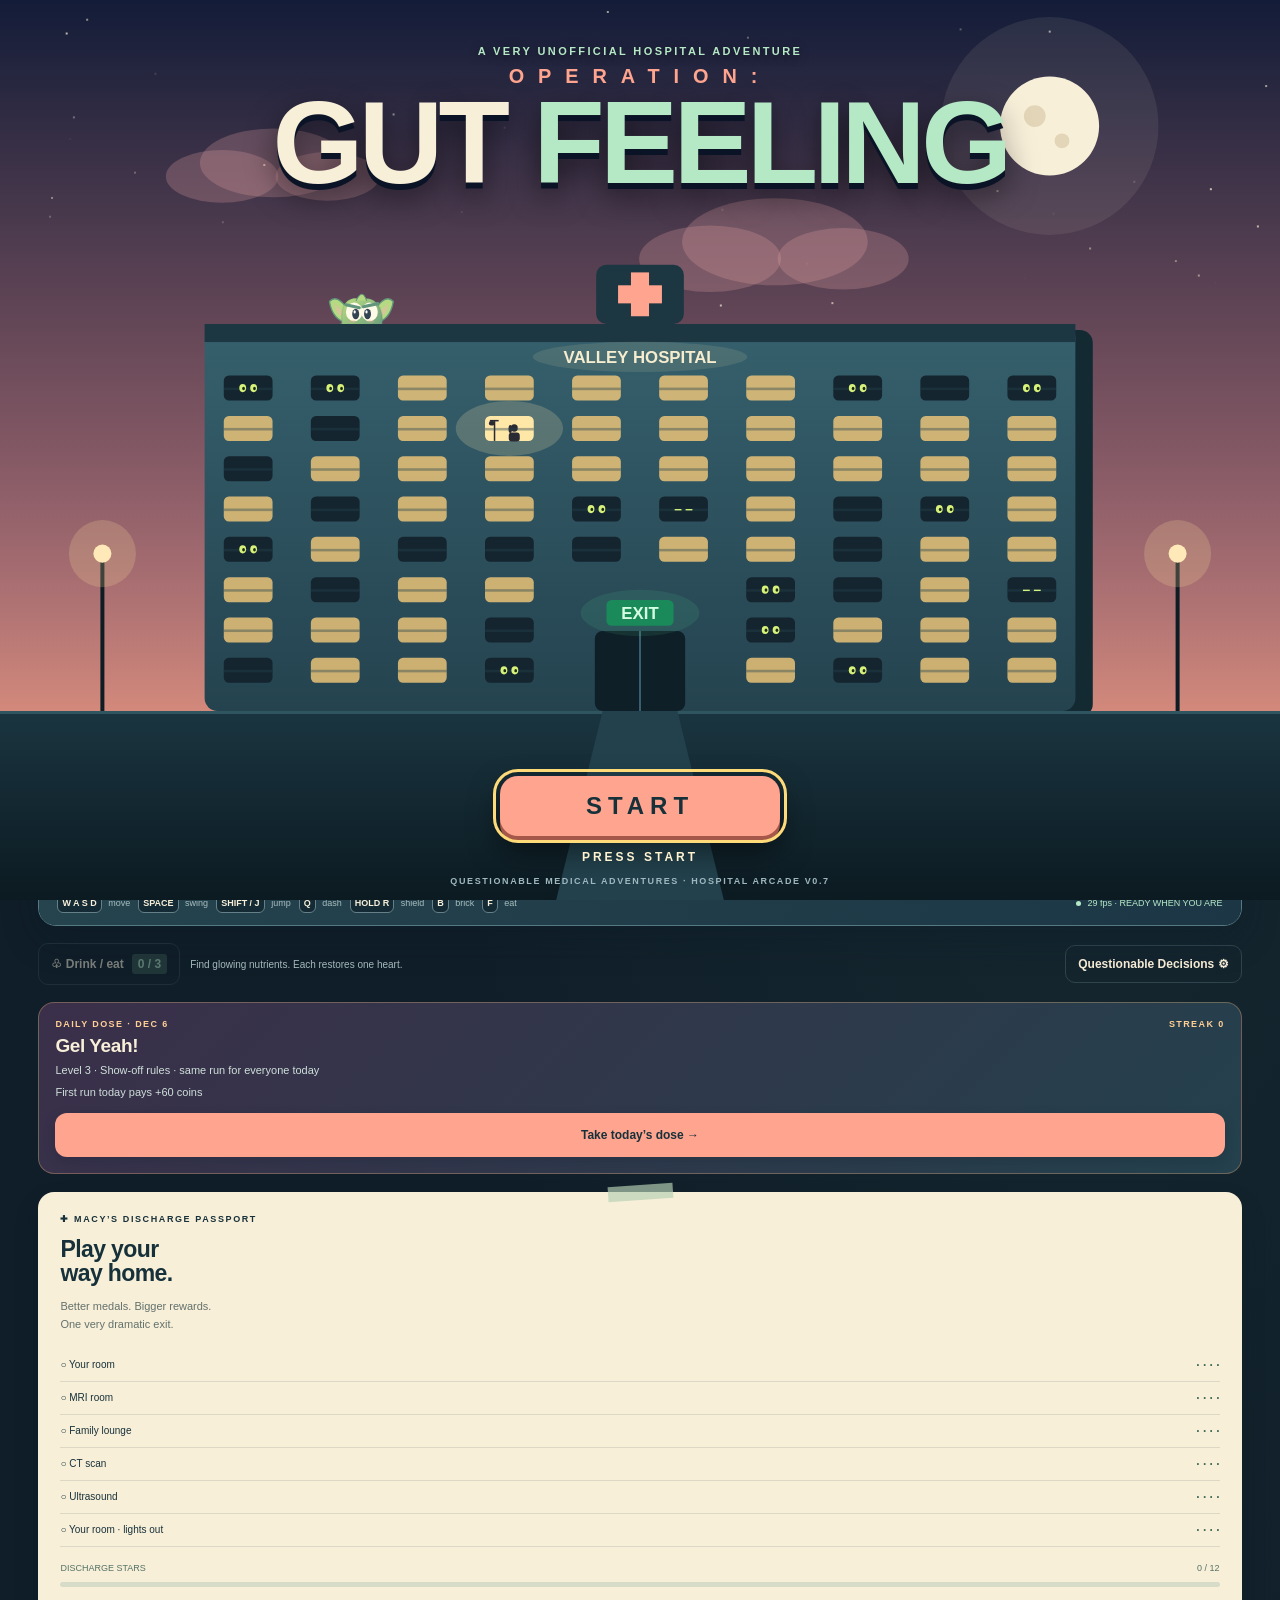
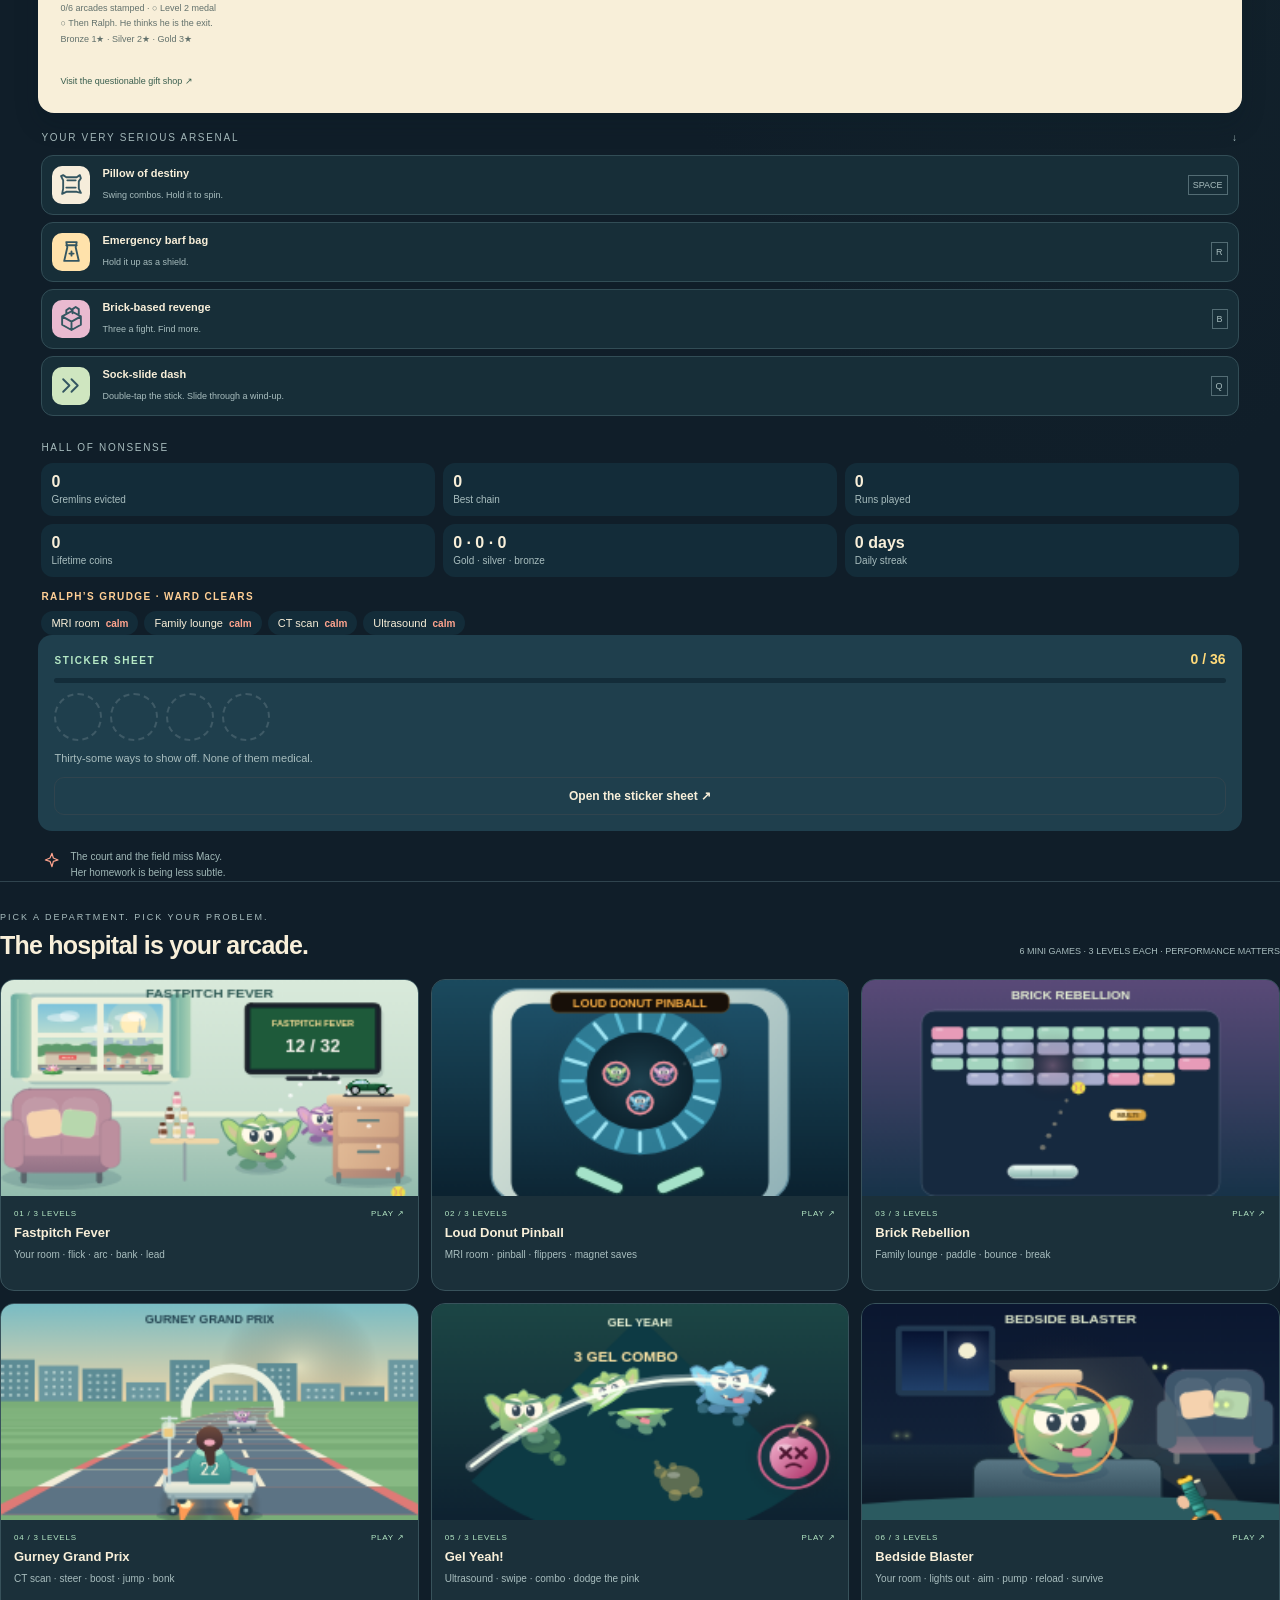
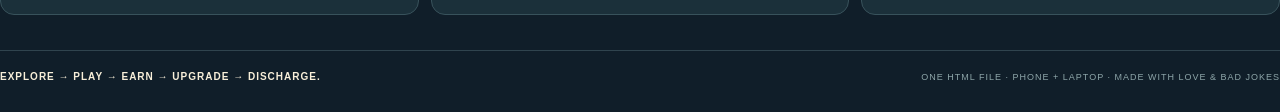
==== gut-feeling/index.html @ 70138f12 "Rebuild after the dream merge; README for the dream's weirdness Co-Authored-By: Claude Fable 5.1 <no" ====
<!doctype html>
<html lang="en">
<head>
<meta charset="utf-8">
<meta name="viewport" content="width=device-width,initial-scale=1,viewport-fit=cover">
<meta name="theme-color" content="#101e29">
<meta name="apple-mobile-web-app-capable" content="yes">
<meta name="mobile-web-app-capable" content="yes">
<meta name="apple-mobile-web-app-status-bar-style" content="black-translucent">
<meta name="apple-mobile-web-app-title" content="Gut Feeling">
<meta name="format-detection" content="telephone=no">
<meta name="description" content="Operation: Gut Feeling. A delightfully unhinged hospital adventure. A self-contained playable concept for phones and desktops.">
<title>Operation: Gut Feeling. A hospital adventure.</title>
<link rel="icon" type="image/png" sizes="64x64" href="favicon.png">
<link rel="icon" type="image/png" sizes="192x192" href="icon-192.png">
<link rel="apple-touch-icon" sizes="180x180" href="apple-touch-icon.png">
<link rel="manifest" href="manifest.webmanifest">
<meta name="theme-color" content="#173445">
<meta name="apple-mobile-web-app-capable" content="yes">
<meta name="apple-mobile-web-app-status-bar-style" content="black-translucent">
<meta name="apple-mobile-web-app-title" content="Gut Feeling">
<meta property="og:type" content="website">
<meta property="og:title" content="Operation: Gut Feeling">
<meta property="og:description" content="A hospital arcade for Macy: six games, a ward full of gremlins, a hallway full of her people, and one very long send-off.">
<meta property="og:url" content="https://deusnosmachina.github.io/games/gut-feeling/">
<meta property="og:image" content="https://deusnosmachina.github.io/games/gut-feeling/og.png">
<meta property="og:image:width" content="1200">
<meta property="og:image:height" content="630">
<meta name="twitter:card" content="summary_large_image">
<meta name="twitter:title" content="Operation: Gut Feeling">
<meta name="twitter:description" content="A hospital arcade for Macy: six games, a ward full of gremlins, a hallway full of her people, and one very long send-off.">
<meta name="twitter:image" content="https://deusnosmachina.github.io/games/gut-feeling/og.png">
<style>
:root{--bg:#101e29;--panel:#172a35;--line:#30444e;--cream:#f8efd9;--muted:#a8bdbe;--mint:#b5e8c5;--yellow:#ffda79;--coral:#ffa48e;--ink:#17313a;--shadow:0 6px 0 #09131c;--mono:ui-monospace,SFMono-Regular,Consolas,monospace}*{box-sizing:border-box}body{margin:0;background:var(--bg);color:var(--cream);font-family:Arial,Helvetica,sans-serif;background-image:radial-gradient(ellipse at 85% 0, #25444455,transparent 45%)}button,input{font:inherit}button{cursor:pointer;color:inherit}button:focus-visible,input:focus-visible,a:focus-visible{outline:3px solid var(--yellow);outline-offset:4px}button:disabled{opacity:.45;cursor:default}button{touch-action:manipulation}svg{width:22px;height:22px;vertical-align:middle;fill:none;stroke:currentColor;stroke-width:1.8;stroke-linecap:round;stroke-linejoin:round}.wrap{width:min(1400px,94%);margin:auto}header{height:80px;display:flex;align-items:center;justify-content:space-between;border-bottom:1px solid var(--line);gap:12px}.brand{display:flex;align-items:center;gap:12px;text-transform:uppercase;font-size:12px;letter-spacing:1.8px;font-weight:800}.brandmark{height:35px;width:35px;background:var(--mint);color:var(--ink);display:grid;place-items:center;box-shadow:3px 3px 0 #749f8c;transform:rotate(-5deg)}.header-actions{display:flex;gap:8px;align-items:center}.iconbtn,.smallbtn{border:1px solid var(--line);background:transparent;border-radius:6px;padding:10px 12px;display:inline-flex;gap:8px;align-items:center;font-size:12px;font-weight:700}.iconbtn:hover,.smallbtn:hover{background:#28424c}.version{font:10px var(--mono);color:var(--muted);margin-right:16px;text-transform:uppercase;letter-spacing:1px}.eyebrow{font:10px var(--mono);letter-spacing:2px;font-weight:700;color:var(--mint);margin:0 0 13px;text-transform:uppercase}.eyebrow .dot{display:inline-block;width:6px;height:6px;background:var(--mint);margin-right:7px;box-shadow:0 0 12px #b5e8c555}h1{font-size:clamp(34px,4.1vw,60px);font-weight:900;line-height:.95;letter-spacing:-2.5px;margin:0}h1 .operation{display:block;font-size:13px;letter-spacing:7px;font-weight:700;margin-bottom:11px;color:var(--coral)}h1 em{font-style:normal;color:var(--mint)}.game-layout{display:grid;grid-template-columns:minmax(0,1fr) 270px;gap:22px;align-items:start}.cabinet{border:1px solid #4a646b;background:#142730;border-radius:10px;box-shadow:var(--shadow);overflow:hidden}.gamebar{height:58px;padding:0 20px;display:flex;align-items:center;justify-content:space-between;gap:8px;background:#203740;border-bottom:1px solid #567174}.room-label{display:flex;gap:11px;align-items:center}.room-label>span{display:grid;place-items:center;background:#b5e8c520;color:var(--mint);padding:7px;border-radius:4px}.room-label strong{font-size:13px}.room-label small{display:block;font:9px var(--mono);letter-spacing:1px;color:var(--muted);margin-top:4px}.gamebar .smallbtn{border-color:#4a626b;padding:8px 10px;font-size:11px}.stage{position:relative;aspect-ratio:1.6;background:#29434e;isolation:isolate;overflow:hidden}#game{width:100%;height:100%;display:block;image-rendering:auto;outline:none;touch-action:none}.hud{position:absolute;inset:15px 15px auto;display:flex;justify-content:space-between;gap:10px;pointer-events:none}.hud-card{background:#162b35ed;border:1px solid #516c71;border-radius:4px;padding:10px 12px;box-shadow:3px 3px 0 #0c1d2866}.health-name{font:9px var(--mono);text-transform:uppercase;letter-spacing:1.2px;color:#c5d8d0;margin-bottom:6px}.hearts{display:flex;gap:5px;color:var(--coral)}.hearts svg{width:18px;height:18px;fill:currentColor;stroke:none}.hearts .empty{color:#47616a}.score{font:700 18px var(--mono);color:var(--yellow);text-align:right;white-space:nowrap}.score small{font-size:8px;letter-spacing:1px;color:#bfd0c9;display:block;margin-bottom:5px}.scene-tag{position:absolute;right:16px;bottom:16px;font:9px var(--mono);letter-spacing:1.1px;color:#fff6d4;background:#122b34c9;padding:7px 9px;border:1px solid #71928c66;pointer-events:none}.primary{display:inline-flex;align-items:center;justify-content:center;gap:9px;background:var(--mint);border:1px solid #17313a;border-radius:4px;box-shadow:0 3px 0 #17313a;color:var(--ink);font-size:12px;font-weight:800;padding:11px 16px}.primary:hover{filter:brightness(1.07);transform:translateY(-1px)}.primary:active{transform:translateY(2px);box-shadow:none}.primary.coral{background:var(--coral)}.primary.yellow{background:var(--yellow)}.toast{position:absolute;top:100px;left:50%;transform:translateX(-50%);background:var(--cream);color:var(--ink);border:2px solid #17313a;box-shadow:3px 3px 0 #17313a;font:700 11px var(--mono);padding:11px 16px;text-align:center;width:max-content;max-width:80%;opacity:0;pointer-events:none;transition:opacity .15s}.toast.show{opacity:1}.controlbar{background:#203740;min-height:65px;display:flex;align-items:center;justify-content:space-between;padding:12px 18px;gap:10px}.key-guide{color:var(--muted);font:10px var(--mono);display:flex;gap:14px;align-items:center}.key-guide b{display:inline-block;color:var(--cream);border:1px solid #678087;background:#142a34;border-radius:3px;padding:4px 6px;font-size:9px;box-shadow:0 2px 0 #0c1d28;margin-right:4px}.play-status{display:flex;align-items:center;gap:6px;color:var(--mint);font:9px var(--mono);white-space:nowrap}.play-status i{width:5px;height:5px;background:var(--mint);border-radius:50%}.touch-controls{display:none;justify-content:space-between;align-items:center;width:100%;gap:10px;user-select:none}.joystick{width:100px;height:100px;border-radius:50%;border:1px solid #6c8a8a;background:#152c35;position:relative;touch-action:none;box-shadow:inset 0 0 0 10px #1d3741;flex-shrink:0}.joystick:before,.joystick:after{content:'';position:absolute;background:#526f74;opacity:.5}.joystick:before{width:1px;height:70px;left:49px;top:14px}.joystick:after{height:1px;width:70px;top:49px;left:14px}.stick{position:absolute;width:42px;height:42px;left:28px;top:28px;background:#94b9b3;border-radius:50%;border:3px solid #c0dcd0;box-shadow:0 4px 0 #0b202a;z-index:2;pointer-events:none}.touch-actions{display:flex;align-items:center;gap:10px}.touch-actions button{border-radius:50%;width:62px;height:62px;border:2px solid #101e29;box-shadow:0 4px 0 #0c1d28;background:var(--mint);color:var(--ink);display:flex;flex-direction:column;align-items:center;justify-content:center;gap:3px;font:700 8px var(--mono);touch-action:none}.touch-actions .attack{width:78px;height:78px;background:var(--coral)}.touch-actions .cycle{width:44px;height:44px;background:#38515a;color:var(--cream);border:1px solid #6d8588}.sidebar{display:flex;flex-direction:column;gap:18px}.questcard{background:var(--cream);color:var(--ink);border-radius:7px;padding:22px;box-shadow:0 5px 0 #09131c;position:relative}.questcard:before{content:'';position:absolute;width:65px;height:15px;left:calc(50% - 32px);top:-7px;background:#b8d1b3aa;transform:rotate(-4deg)}.section-kicker{font:9px var(--mono);font-weight:700;letter-spacing:1.6px;text-transform:uppercase}.questcard h2{font-size:23px;line-height:1.06;letter-spacing:-.6px;margin:13px 0 8px}.questcard>p{font-size:11px;line-height:1.65;color:#62716c}.quest-list{list-style:none;margin:19px 0;padding:0;display:grid;gap:17px}.quest-list li{display:flex;gap:10px}.quest-list i{font:11px var(--mono);font-style:normal;min-width:22px;height:22px;border:1px solid #809186;display:grid;place-items:center;border-radius:3px}.quest-list .done i{background:#d0e3c7}.quest-list strong{font-size:11px;display:block;line-height:1.5}.quest-list small{font-size:10px;line-height:1.5;color:#718077;display:block;margin-top:2px}.progress-label{display:flex;justify-content:space-between;font:9px var(--mono);color:#547266}.progress-track{height:5px;background:#d7dcc8;margin-top:9px;border-radius:3px}.progress-track div{height:100%;width:0;background:#527e62;transition:width .5s}.inventory{padding:0 3px}.inventory h3{font:10px var(--mono);color:var(--muted);letter-spacing:1.7px;display:flex;justify-content:space-between;margin:1px 0 12px}.item{display:flex;gap:12px;align-items:center;width:100%;text-align:left;background:#172e38;border:1px solid #324d56;padding:10px;border-radius:5px;margin-bottom:7px}.item.selected{border-color:var(--mint);background:#203c42}.item-icon{width:38px;height:38px;flex-shrink:0;background:#f6eddb;color:#345661;border-radius:3px;display:grid;place-items:center}.item:nth-of-type(2) .item-icon{background:#ffe2ab}.item:nth-of-type(3) .item-icon{background:#e9bad0}.item-icon svg{width:25px;height:25px}.item strong{display:block;font-size:11px;margin-bottom:5px}.item small{color:var(--muted);font-size:9px}.item kbd{margin-left:auto;font:9px var(--mono);border:1px solid #536c74;padding:4px;color:var(--muted)}.aside-note{display:flex;gap:10px;padding:0 6px;color:#9fb7b6;font-size:10px;line-height:1.6}.aside-note svg{flex-shrink:0;width:16px;color:var(--coral)}.below{display:flex;align-items:center;justify-content:space-between;gap:16px;margin:20px 0 32px;font-size:11px;color:var(--muted)}.below span{color:var(--coral)}.textbtn{background:none;border:0;color:var(--mint);padding:5px 0;font:11px var(--mono)}.world-section{border-top:1px solid var(--line);padding:30px 0 35px}.world-heading{display:flex;align-items:end;justify-content:space-between;gap:10px;margin-bottom:19px}.world-heading h2{font-size:25px;letter-spacing:-.8px;margin:0}.world-heading p{font:10px var(--mono);color:var(--muted);margin:0 0 4px}.department-grid{display:grid;grid-template-columns:repeat(5,1fr);gap:12px}.dept-card{padding:0;text-align:left;border:1px solid #38525b;border-radius:6px;overflow:hidden;background:#1b303a;transition:transform .2s}.dept-card:hover{transform:translateY(-4px);border-color:var(--mint)}.dept-card canvas{display:block;width:100%;height:auto;aspect-ratio:260/135;image-rendering:auto;background:#25424b}.dept-copy{padding:13px 13px 15px}.dept-copy>div{display:flex;justify-content:space-between;font:8px var(--mono);letter-spacing:.8px;color:var(--mint);margin-bottom:7px}.dept-card h3{font-size:13px;margin:0 0 7px}.dept-card p{font-size:10px;line-height:1.5;color:var(--muted);margin:0}.dept-copy .soon{color:var(--coral)}footer{display:flex;justify-content:space-between;align-items:center;padding:20px 0 30px;border-top:1px solid var(--line);font:9px var(--mono);letter-spacing:1px;color:#8ea6a9;gap:12px}footer strong{color:var(--cream);font-size:10px}dialog{border:1px solid #58717a;border-radius:12px;color:var(--cream);background:#142a35;box-shadow:0 20px 100px #0009;width:min(640px,94vw);padding:0;max-height:90dvh}dialog::backdrop{background:#07121bd9;backdrop-filter:blur(6px)}.modal-head{display:flex;align-items:center;justify-content:space-between;padding:20px 24px;border-bottom:1px solid #38505a}.modal-head h2{font-size:20px;letter-spacing:-.5px;margin:0}.close{background:transparent;border:1px solid #536d75;padding:6px;border-radius:4px;color:var(--cream);line-height:1}.modal-body{padding:24px}.modal-body>p{color:var(--muted);font-size:13px;line-height:1.7}.modal-note{color:#91a9ab;font:10px var(--mono);line-height:1.7;margin:18px 0 0}.help-grid{display:grid;grid-template-columns:1fr 1fr;gap:15px;margin:20px 0}.help-grid div{background:#203b44;padding:15px;border-radius:5px}.help-grid strong{display:block;color:var(--mint);font-size:12px;margin-bottom:8px}.help-grid p{font-size:11px;color:#c1d1cf;line-height:1.7;margin:0}.name-row{display:flex;gap:10px;align-items:center;margin:20px 0}.name-row input{min-width:0;width:100%;background:#0c202b;border:1px solid #557279;border-radius:4px;padding:12px;color:var(--cream)}label{font-size:12px;color:var(--muted)}.iv-visual{height:150px;position:relative;background:#213b46;border:1px solid #46616c;border-radius:6px;overflow:hidden;display:grid;place-items:center}.iv-visual canvas{width:100%;height:100%;image-rendering:auto}.iv-text{text-align:center}.iv-text h3{font-size:24px;margin:18px 0 9px}.iv-text p{font-size:12px;color:var(--muted);line-height:1.7;margin-bottom:20px}.rhythm-track{height:48px;background:#0a202c;border:2px solid #65848a;border-radius:5px;position:relative;overflow:hidden;margin:18px 0}.sweetspot{position:absolute;left:36%;width:28%;height:100%;background:#b5e8c55c;border-left:2px solid var(--mint);border-right:2px solid var(--mint)}.beat-marker{position:absolute;left:0;width:7px;top:4px;bottom:4px;background:var(--yellow);box-shadow:0 0 10px #ffda79aa}.iv-status{display:flex;justify-content:space-between;font:10px var(--mono);color:var(--muted)}.iv-actions{display:flex;flex-wrap:wrap;justify-content:center;gap:12px;margin-top:20px}.iv-actions .primary{min-height:48px;padding:14px 25px}.recovery-pips{color:var(--mint);font:18px var(--mono);letter-spacing:8px}.splatter-screen{position:absolute;inset:0;pointer-events:none}.result-copy{text-align:center}.result-copy h3{font-size:34px;line-height:1;letter-spacing:-1px;color:var(--coral);margin:20px 0 10px}.result-copy p{color:var(--muted);font-size:12px;line-height:1.7}.result-copy .primary{margin:14px 0}.puzzle-options{display:flex;justify-content:center;gap:12px;margin:22px 0}.puzzle-options button{width:72px;height:72px;background:var(--mint);border:2px solid #0c202a;box-shadow:0 4px 0 #0c202a;border-radius:5px;font-size:25px;color:var(--ink)}.puzzle-options button:nth-child(2){background:var(--coral)}.puzzle-options button:nth-child(3){background:var(--yellow)}.puzzle-pattern{font:700 28px var(--mono);letter-spacing:12px;color:var(--mint);text-align:center;padding:20px;background:#0c202a;border-radius:5px}.hidden{display:none!important}
#ivDialog.gory{background:radial-gradient(ellipse at 4% 5%,#79233b88 0 6%,transparent 6.4%),radial-gradient(ellipse at 93% 70%,#a62d4b55 0 9%,transparent 9.4%),radial-gradient(ellipse at 19% 93%,#a62d4b55 0 5%,transparent 5.4%),#211e2d;border-color:#aa5260}#ivDialog.gory::backdrop{background:radial-gradient(circle at 12% 20%,#a82f49cc 0 2%,transparent 2.2%),radial-gradient(ellipse at 83% 12%,#a82f49cc 0 4%,transparent 4.2%),radial-gradient(ellipse at 22% 82%,#a82f49cc 0 5%,transparent 5.2%),radial-gradient(ellipse at 88% 75%,#b52f4ac9 0 3%,transparent 3.2%),#180e1ce6}#ivDialog.gory .iv-visual{height:190px;border-color:#95465a}
@media(pointer:coarse){.touch-controls{display:flex}.key-guide,.play-status{display:none}}
@media(max-width:1100px){.game-layout{grid-template-columns:minmax(0,1fr) 235px;gap:16px}.questcard{padding:18px}.key-guide{gap:8px;font-size:9px}.gamebar{padding:0 12px}.department-grid{gap:9px}.dept-copy{padding:11px}}
@media(max-width:800px){.wrap{width:94%}header{height:62px}.version{display:none}.game-layout{display:block}.sidebar{display:grid;grid-template-columns:1fr 1fr;margin-top:26px;gap:18px}.aside-note{grid-column:1/-1}.questcard{padding:20px}.inventory{padding-top:5px}.world-heading{align-items:start;flex-direction:column;gap:10px}.below{margin-top:18px}.key-guide{font-size:10px;gap:15px}.scene-tag{font-size:8px}}
@media(max-width:540px){.brand{font-size:9px;letter-spacing:1px;gap:9px}.brandmark{width:28px;height:28px}.header-actions{gap:6px}.header-actions button{padding:8px}.header-actions button span{display:none}h1{font-size:42px;letter-spacing:-1.8px}h1 .operation{font-size:11px;letter-spacing:5px}.eyebrow{font-size:8px;letter-spacing:1.5px}.gamebar{height:54px;padding:0 10px}.room-label{gap:8px}.room-label strong{font-size:11px}.room-label small{font-size:8px}.room-label>span{padding:5px}.gamebar .smallbtn{padding:8px;font-size:10px}.gamebar .smallbtn svg{width:16px;height:16px}.stage{aspect-ratio:1.12}.hud{inset:9px 9px auto}.hud-card{padding:8px}.health-name{font-size:7px}.hearts{gap:3px}.hearts svg{width:14px;height:14px}.score{font-size:14px}.score small{font-size:7px}.scene-tag{right:9px;bottom:9px;font-size:6px}.toast{font-size:9px;top:76px;padding:10px;max-width:90%}.controlbar{padding:13px 18px;min-height:128px}.touch-controls{display:flex}.key-guide,.play-status{display:none}.joystick{width:88px;height:88px}.joystick:before{left:43px;top:13px;height:60px}.joystick:after{top:43px;left:13px;width:60px}.stick{left:22px;top:22px}.touch-actions{gap:8px}.touch-actions button{width:54px;height:54px}.touch-actions .attack{width:68px;height:68px}.touch-actions .cycle{width:35px;height:35px}.sidebar{grid-template-columns:1fr;gap:22px}.questcard{display:none}.inventory{padding:0}.inventory h3{font-size:9px}.items{display:grid;grid-template-columns:repeat(3,1fr);gap:8px}.item{flex-direction:column;text-align:center;padding:12px 5px;gap:10px;margin:0}.item strong{font-size:10px}.item small{font-size:8px;line-height:1.4;display:block}.item kbd{display:none}.item-icon{width:35px;height:35px}.aside-note{font-size:10px}.below{font-size:10px;align-items:start}.below>div{max-width:240px;line-height:1.6}.below .textbtn{font-size:9px;white-space:nowrap}.world-section{padding:24px 0}.world-heading h2{font-size:23px}footer{font-size:8px;line-height:1.8}footer strong{font-size:9px}.modal-head{padding:17px}.modal-body{padding:18px}.modal-head h2{font-size:18px}.help-grid{gap:8px}.help-grid div{padding:11px}.help-grid p{font-size:10px}}
@media(max-width:370px){.touch-actions{gap:6px}.touch-actions .attack{width:58px;height:58px}.touch-actions button{width:47px;height:47px}.controlbar{padding:12px}.joystick{transform:scale(.9)}h1{font-size:37px}.brand{letter-spacing:0}}
@media(prefers-reduced-motion:reduce){*{scroll-behavior:auto!important;transition:none!important}}
.version{color:#99b8b4}.arcade-launch{background:var(--mint)!important;color:var(--ink)!important;border-color:var(--mint)!important}.gamebar{gap:12px}.room-label{margin-right:auto}.supplybar{display:flex;flex-wrap:wrap;align-items:center;gap:10px;padding:17px 0}.supplybar>span{flex:1;font-size:10px;line-height:1.5;color:var(--muted)}#foodCount{background:#36534d;padding:3px 6px;border-radius:3px;color:var(--mint)}.rules{font:9px/1.7 var(--mono)!important;margin:14px 0!important}.passport-row{display:flex;align-items:center;justify-content:space-between;gap:6px;padding:9px 0;border-bottom:1px solid #253b3920;font-size:10px}.passport-row span:last-child{color:#426c56;font:700 12px var(--mono)}#passport{margin:16px 0}.questcard .textbtn{color:#395e4e;font-size:9px;margin-top:10px}.world-heading p{font-size:9px}.dept-card p{min-height:28px}.stage{background:#1c3c43}.stage:after{content:'';position:absolute;inset:0;box-shadow:inset 0 0 60px #122a3920;pointer-events:none}.touch-actions .cycle{font-size:10px}.touch-actions .cycle small{font-size:6px}.mini-dialog{width:min(960px,96vw);max-height:96dvh}.mini-head{padding:15px 21px}.mini-head h2{font-size:21px}.mini-head small{display:block;font:9px var(--mono);color:var(--mint);letter-spacing:1px;margin-bottom:6px}.mini-topactions{display:flex;gap:8px}.mini-body{padding:20px}.game-intro{display:grid;grid-template-columns:1fr 1.05fr;gap:24px;align-items:center}.game-intro canvas{width:100%;image-rendering:auto;border:1px solid #4d7379;border-radius:6px}.game-intro h3{font-size:26px;letter-spacing:-.8px;line-height:1.1;margin:10px 0}.game-intro p{font-size:12px;line-height:1.75;color:var(--muted)}.genre{font:9px var(--mono);color:var(--coral);letter-spacing:1px}.tier-grid{display:grid;grid-template-columns:repeat(auto-fit,minmax(118px,1fr));gap:10px;margin:24px 0 15px}.tier-card.legendary{border-color:#d9b24f;background:linear-gradient(160deg,#2c2f3a,#1f3140)}.tier-card.legendary strong{color:#ffd978}.tier-card{background:#203b44;border:1px solid #42636b;border-radius:5px;padding:15px;text-align:left}.tier-card.selected{border-color:var(--mint);box-shadow:inset 0 0 0 1px var(--mint)}.tier-card strong{display:block;font-size:12px;margin:8px 0}.tier-card small{font:9px var(--mono);color:var(--muted);line-height:1.6}.tier-card .medals{font:17px var(--mono);color:var(--yellow);letter-spacing:3px;margin:10px 0 0}.launch-row{display:flex;justify-content:space-between;align-items:center;gap:14px;margin-top:20px}.launch-row p{font:10px/1.65 var(--mono);color:var(--muted);margin:0;max-width:460px}.mini-hud{display:flex;gap:8px;justify-content:space-between;margin-bottom:10px}.mini-hud>div{background:#223c46;border:1px solid #45626b;border-radius:4px;padding:9px 12px;font:12px var(--mono)}.mini-hud small{display:block;font-size:8px;letter-spacing:1px;color:#9ebdbe;margin-bottom:4px}.mini-stage{position:relative;background:#102932;aspect-ratio:16/9;border:1px solid #567d83;border-radius:6px;overflow:hidden}#miniCanvas{width:100%;height:100%;display:block;image-rendering:auto;touch-action:none}.mini-instruction{text-align:center;min-height:35px;font-size:12px;line-height:1.6;margin:14px auto 10px;color:var(--cream)}.mini-controls{display:flex;flex-wrap:wrap;justify-content:center;gap:10px;min-height:50px}.mini-controls button{min-width:70px;min-height:48px;padding:12px 20px;border:1px solid #0c1d28;border-radius:5px;box-shadow:0 3px 0 #0c1d28;background:var(--mint);color:var(--ink);font:700 12px var(--mono);touch-action:none;user-select:none}.mini-controls .hot{background:var(--yellow)}.mini-controls .pad{background:var(--pad);min-width:72px}.mini-controls button.active{filter:brightness(1.35);transform:translateY(2px);box-shadow:0 0 15px #ffe5a677}.mini-controls .muted{background:#304b56;color:#e9dfc6}.mini-pause{position:absolute;inset:0;background:#0c1d28e6;display:flex;flex-direction:column;align-items:center;justify-content:center;gap:18px;z-index:2}.mini-pause strong{font-size:25px}.result-panel{text-align:center}.result-panel .medal-big{font-size:58px;color:var(--yellow);margin:12px 0}.result-panel h3{font-size:34px;letter-spacing:-1px;margin:5px 0 12px}.result-panel>p{font-size:12px;line-height:1.7;color:var(--muted);max-width:520px;margin:10px auto}.result-numbers{display:grid;grid-template-columns:repeat(3,1fr);gap:10px;margin:24px auto;max-width:580px}.result-numbers div{background:#203a44;padding:17px 9px;border-radius:6px}.result-numbers strong{display:block;font:700 25px var(--mono);color:var(--mint)}.result-numbers small{display:block;font:9px var(--mono);color:var(--muted);margin-top:8px}.result-buttons{display:flex;justify-content:center;flex-wrap:wrap;gap:12px;margin:22px 0 6px}.difficulty-options{display:grid;gap:12px}.difficulty-option{text-align:left;background:#203b44;border:1px solid #47646b;border-radius:5px;padding:17px}.difficulty-option.selected{border:2px solid var(--mint)}.difficulty-option strong{display:block;font-size:17px;margin-bottom:8px;color:var(--mint)}.difficulty-option p{font-size:12px;line-height:1.6;color:var(--muted);margin:0}.difficulty-option small{display:block;margin-top:9px;font:10px var(--mono);color:var(--yellow)}.shop-item{display:flex;align-items:center;gap:14px;padding:18px 0;border-bottom:1px solid #38505a}.shop-item>div{flex:1}.shop-item strong{font-size:15px}.shop-item p{font-size:11px;color:var(--muted);line-height:1.6;margin-bottom:0}.mini-dialog.gory{border-color:#b34558;background:radial-gradient(ellipse at 5% 5%,#941e3b77 0 10%,transparent 10.3%),radial-gradient(ellipse at 95% 70%,#bc304b66 0 10%,transparent 10.4%),#241d2b}.mini-dialog.gory::backdrop{background:radial-gradient(ellipse at 12% 30%,#a21c3caa 0 5%,transparent 5.4%),radial-gradient(ellipse at 83% 77%,#ad2642bb 0 8%,transparent 8.5%),#180e1ce6}.mini-result-art{width:100%;height:auto;aspect-ratio:40/11;object-fit:contain;image-rendering:auto;border-radius:5px;border:1px solid #526b70}.toast{z-index:2}.touch-actions{gap:8px}.key-guide{gap:8px;font-size:9px}.key-guide b{padding:4px}.mini-dialog .modal-note{font-size:9px}#storageNote{display:none;color:var(--coral);font-size:10px;margin:8px 0}button:active{transform:translateY(1px)}
@media(max-width:800px){.mini-body{padding:16px}.questcard{display:block}.sidebar{grid-template-columns:1fr 1fr}.gamebar{gap:7px}.gamebar .smallbtn{font-size:10px}.supplybar .smallbtn{font-size:10px;padding:10px}.supplybar>span{display:none}.supplybar{justify-content:space-between}.tier-card{padding:12px}}
@media(max-width:540px){.gamebar{flex-wrap:wrap;height:auto;padding:9px;gap:8px}.room-label{flex:1;min-width:130px}.room-label small{font-size:6px;letter-spacing:.6px}.gamebar .smallbtn{font-size:9px;padding:8px}.gamebar .arcade-launch{order:3;width:100%;justify-content:center}.gamebar .smallbtn svg{width:15px}.controlbar{padding:12px 8px;min-height:112px}.touch-actions{gap:5px}.touch-actions .cycle{width:32px;height:38px;border-radius:8px}.touch-actions button{width:48px;height:48px}.touch-actions .attack{width:57px;height:57px}.joystick{width:78px;height:78px}.joystick:before{left:38px;top:10px;height:58px}.joystick:after{top:38px;left:10px;width:58px}.stick{left:17px;top:17px}.sidebar{grid-template-columns:1fr;margin-top:10px}.questcard{order:2;padding:18px}.questcard h2{font-size:23px}.questcard h2 br{display:none}.questcard>p{margin-bottom:6px}.passport-row{padding:8px 0}.aside-note{display:none}.game-intro{grid-template-columns:1fr;gap:13px}.game-intro canvas{height:120px;object-fit:cover}.game-intro h3{font-size:24px;margin:5px 0}.game-intro p{font-size:11px;margin-bottom:0}.tier-grid{gap:7px;margin-top:16px}.tier-card{padding:9px 7px}.tier-card strong{font-size:10px}.tier-card small{font-size:8px}.tier-card .medals{font-size:13px;letter-spacing:1px}.launch-row{flex-direction:column;align-items:stretch}.launch-row p{font-size:9px}.mini-head{padding:13px 15px}.mini-head h2{font-size:17px}.mini-head small{font-size:7px}.mini-body{padding:12px}.mini-hud{gap:5px}.mini-hud>div{padding:8px;font-size:11px;flex:1}.mini-hud small{font-size:7px}.mini-instruction{font-size:11px;min-height:34px}.mini-controls{gap:7px}.mini-controls button{padding:10px 14px;min-width:54px;font-size:10px}.mini-controls .pad{min-width:55px}.result-panel h3{font-size:27px}.result-numbers{gap:6px}.result-numbers strong{font-size:20px}.result-numbers small{font-size:7px}.result-panel>p{font-size:11px}.mini-dialog{max-height:97dvh;width:97vw}.shop-item{gap:8px}.shop-item .primary{padding:10px;font-size:10px}.shop-item strong{font-size:13px}.shop-item p{font-size:10px}}
@media(max-height:550px) and (min-width:600px){.mini-dialog{width:95vw}.mini-head{padding:8px 15px}.mini-body{padding:10px}.mini-stage{width:64%;margin:auto}.mini-hud{position:absolute;left:20px;width:15%;display:block}.mini-hud>div{margin-bottom:6px}.mini-instruction{margin:7px 0;min-height:20px}.mini-controls button{min-height:40px;padding:7px 14px}.game-intro canvas{height:145px;object-fit:cover}.tier-grid{margin:12px 0}.tier-card{padding:10px}}
/* Keep action buttons on screen even in a short laptop window. */
.mini-stage{width:min(100%,calc(170.666dvh - 480px));margin-inline:auto}
@media(max-height:550px) and (min-width:600px){.mini-stage{width:min(64%,calc(177.777dvh - 320px))}}
@media(max-width:540px){.mini-stage{width:100%}}

@media(max-width:540px){.questcard h2 br:after{content:' '}.questcard h2{word-spacing:1px}}
/* v0.3: soft illustration, legible guidance, and short motion transitions. */
:root{--mono:ui-rounded,"SF Pro Rounded","Segoe UI",Arial,sans-serif;--shadow:0 12px 36px #07172545}
body{font-family:ui-rounded,"SF Pro Rounded",-apple-system,BlinkMacSystemFont,"Segoe UI",sans-serif}.cabinet{border-radius:18px;border-color:#547980}.gamebar{background:linear-gradient(120deg,#254850,#1d3949)}.controlbar{background:linear-gradient(120deg,#25444e,#1c3645)}.primary{border:0;border-radius:12px;box-shadow:0 4px 12px #081d2b33;padding:13px 19px;transition:transform .15s,filter .15s}.primary:active{transform:scale(.97)}.smallbtn,.iconbtn{border-radius:10px}.questcard{border-radius:16px;box-shadow:0 12px 25px #07172533}.item{border-radius:12px}.item-icon{border-radius:10px}.dept-card{border-radius:14px}.brandmark{border-radius:9px;box-shadow:0 4px 10px #07172533;transform:none}.key-guide b{border-radius:6px;box-shadow:none}.hud-card{border-radius:12px;box-shadow:0 4px 12px #102c3438;background:#163545e8}.toast{border-radius:13px;box-shadow:0 8px 18px #183b4d35;border:0;font-size:12px}.mini-dialog{border-radius:20px;border-color:#577985;background:#173445}.modal-head{border-color:#42616e}.mini-stage{border-radius:16px;border-color:#6d939c}.mini-hud>div{border-radius:11px;background:#254957;border:0}.mini-hud small{font-weight:650;letter-spacing:1px}.mini-hud{margin-bottom:10px}.mini-hud>div{font-size:13px}.mini-controls button{border:0;border-radius:13px;box-shadow:0 4px 12px #0c23354d;min-height:49px;transition:transform .13s,filter .13s;font-size:13px}.mini-controls button:active{transform:scale(.95)}.mini-controls button small{font-size:10px;opacity:.75}.tier-card{border-radius:13px}.tier-card.selected{box-shadow:0 0 0 1px #b5e8c566}.mini-rulebar{display:flex;justify-content:space-between;gap:12px;align-items:center;margin-bottom:12px;padding:12px 15px;background:#a4d8c615;border:1px solid #82b9b033;border-radius:12px}.mini-rulebar strong{font-size:14px;color:#e3f0d3}.mini-rulebar span{font-size:11px;line-height:1.4;color:#bbdbce;max-width:54%;text-align:right}.mini-instruction{font-size:13px;background:#244a54;border:1px solid #6b9c9730;color:#e3f1d8;border-radius:10px;padding:9px 13px;max-width:800px;min-height:36px;margin-top:10px}.mini-stage{width:min(100%,calc(170.666dvh - 560px))}#miniPlay{position:relative;min-height:390px}.mini-briefing{position:absolute;inset:-3px;z-index:4;border-radius:16px;background:#153243fa;display:grid;place-items:center;overflow:auto;padding:20px}.brief-card{width:min(600px,100%);text-align:left}.brief-kicker{display:block;font-size:9px;font-weight:800;letter-spacing:1.7px;color:#b4dfc5;text-align:center}.brief-card h3{font-size:29px;line-height:1.15;letter-spacing:-.7px;margin:8px 0 14px;text-align:center}.brief-rule{display:grid;grid-template-columns:84px 1fr;gap:15px;align-items:start;margin:10px 0;padding:10px 12px;border-radius:10px;background:#264b585c}.brief-rule>span{font-size:8px;font-weight:800;letter-spacing:1.2px;color:#a4c8c4;padding-top:3px}.brief-rule strong,.brief-rule p{font-size:13px;line-height:1.5;margin:0;color:#e7efd8}.brief-rule strong{font-size:16px;color:#ffdea4}.brief-card .primary{display:block;margin:17px auto 0;min-width:240px;min-height:48px}.control-demo{position:relative;height:47px;margin:10px auto 15px;width:240px;background:#0d2939;border-radius:12px;overflow:hidden}.control-demo i,.control-demo b{display:block;position:absolute}.control-demo.timing i:nth-child(1),.control-demo.balance i:nth-child(1){height:25px;width:32px;background:#a5d3aa;top:11px;left:120px;border-radius:7px}.control-demo.timing b{height:35px;width:4px;top:6px;background:#ffe1a3;border-radius:3px;animation:demoSweep 2.2s ease-in-out infinite}.control-demo.balance b{height:17px;width:30px;top:15px;background:#ffe1a3;border-radius:7px;animation:demoBalance 2s ease-in-out infinite}.control-demo.freeze i{width:24px;height:24px;top:12px;border-radius:50%;opacity:.25}.control-demo.freeze i:nth-child(1){left:57px;background:#b5e8b4;animation:demoLight 3s infinite}.control-demo.freeze i:nth-child(2){left:108px;background:#ffd389;animation:demoLight 3s 1s infinite}.control-demo.freeze i:nth-child(3){left:159px;background:#f49fb0;animation:demoLight 3s 2s infinite}.control-demo.race{background:linear-gradient(90deg,#294c5a 32%,#678c8a 33%,#294c5a 34% 65%,#678c8a 66%,#294c5a 67%)}.control-demo.race b,.control-demo.catch b{width:30px;height:27px;top:12px;border:3px solid #deedda;background:#8bb9a9;border-radius:7px;animation:demoLane 3s ease-in-out infinite}.control-demo.catch i:nth-child(1){width:11px;height:15px;border-radius:50%;background:#ffe0a0;left:118px;animation:demoFall 1.4s linear infinite}.control-demo.memory i{width:34px;height:28px;top:10px;border-radius:8px;background:#b5e3c3;opacity:.28;animation:demoLight 2.4s infinite}.control-demo.memory i:nth-child(1){left:48px}.control-demo.memory i:nth-child(2){left:102px;background:#f4b3a0;animation-delay:.8s}.control-demo.memory i:nth-child(3){left:156px;background:#e8d296;animation-delay:1.6s}.control-demo.echo i{width:28px;height:28px;border-radius:8px;top:10px;background:#8bc8a6;opacity:.28;animation:demoLight 3s infinite}.control-demo.echo i:nth-child(1){left:55px}.control-demo.echo i:nth-child(2){left:106px;animation-delay:.5s}.control-demo.echo i:nth-child(3){left:157px;animation-delay:1s}.control-demo.echo b{height:100%;width:3px;background:#def2bc;animation:demoSweep 3s linear infinite}
@keyframes demoSweep{0%,100%{left:18px}50%{left:220px}}@keyframes demoBalance{0%,100%{left:113px}50%{left:127px}}@keyframes demoLane{0%,100%{left:105px}33%{left:26px}66%{left:185px}}@keyframes demoFall{from{top:-14px}to{top:45px}}@keyframes demoLight{0%,30%{opacity:1;box-shadow:0 0 14px #d9f5c730}35%,100%{opacity:.22}}@keyframes panelIn{from{opacity:0;transform:translateY(9px)}to{opacity:1;transform:translateY(0)}}.mini-dialog[data-screen="result"] #miniResult{animation:panelIn .28s ease-out}.mini-dialog[data-screen="briefing"] .brief-card{animation:panelIn .22s ease-out}.result-numbers div{border-radius:15px;background:#244958}.result-numbers strong{font-size:29px}.result-panel h3{font-size:31px;letter-spacing:-.8px}.result-buttons .primary{min-height:49px}.mini-pause{border-radius:16px;background:#102d40ed}
@media(max-width:540px){.mini-rulebar{padding:10px;display:block;margin-bottom:8px}.mini-rulebar strong{display:block;font-size:12px}.mini-rulebar span{display:block;max-width:none;text-align:left;font-size:10px;margin-top:4px}.mini-stage{width:100%}.mini-controls button{font-size:12px;padding:11px 15px}.mini-controls button small{font-size:8px}.mini-instruction{font-size:11px;padding:8px;margin-top:9px}.mini-hud>div{font-size:12px}.mini-briefing{padding:13px}.brief-card h3{font-size:24px;margin:8px 0}.brief-kicker{font-size:7px;letter-spacing:1px}.control-demo{height:42px;margin:9px auto;width:235px}.brief-rule{grid-template-columns:61px 1fr;gap:7px;margin:7px 0;padding:9px}.brief-rule strong{font-size:14px}.brief-rule p{font-size:11px}.brief-rule>span{font-size:7px;letter-spacing:.6px}.brief-card .primary{width:100%;margin-top:11px;min-width:0}#miniPlay{min-height:424px}.touch-actions button{box-shadow:0 3px 8px #081e2b44}}
@media(max-height:550px) and (min-width:600px){.mini-stage{width:min(59%,calc(177.777dvh - 365px))}.mini-rulebar{margin:0 0 7px;padding:7px 12px}.mini-rulebar strong{font-size:11px}.mini-hud{top:55px}.mini-controls button{min-height:39px;padding:7px 13px}.mini-instruction{padding:5px;margin:5px auto;min-height:25px;font-size:11px}#miniPlay{min-height:0}.mini-briefing{position:fixed;inset:2dvh 3vw;padding:15px}.brief-card{max-width:620px}.brief-card h3{font-size:23px;margin:5px 0}.control-demo{float:right;width:160px;height:42px;margin:0 0 0 15px}.brief-rule{margin:6px 0;padding:7px 10px}.brief-rule p{font-size:11px}.brief-card .primary{margin:10px auto 0;min-height:40px;padding:10px 20px}}
@media(prefers-reduced-motion:reduce){.control-demo *,.brief-card,#miniResult{animation:none!important}}

.mini-result-art{height:auto!important;aspect-ratio:40/11;object-fit:contain;border-radius:13px}

/* Longer challenges keep their decisions thumb-sized. */
.approach-options{display:grid;grid-template-columns:1fr 1fr;gap:10px}.approach{padding:14px;text-align:left;border:1px solid #557880;border-radius:12px;background:#244552}.approach.selected{border-color:#b5e8c5;background:#315c5d}.approach strong{display:block;font-size:13px;color:#e6efd7}.approach small{display:block;font-size:11px;line-height:1.5;margin-top:6px;color:#b8d4ce}.run-label{font-size:9px;letter-spacing:1px;color:#bad6c9;margin-top:22px}.mini-tactics{padding:0 3px 9px;color:#f1d398;font:600 11px/1.4 var(--mono);text-align:center}.mini-controls .assist{flex-basis:100%;max-width:440px;min-height:40px;font-size:11px;padding:9px}.mini-controls button:disabled{opacity:.45;cursor:default}.result-numbers{grid-template-columns:repeat(2,1fr)}.mini-stage{width:min(100%,calc(170.666dvh - 675px))}.mini-rulebar strong{max-width:56%;font-size:12px}.mini-rulebar span{font-size:10px}.brief-card h3{font-size:25px}.brief-rule strong{font-size:14px}.brief-rule p{font-size:12px}.mini-hud>div{font-size:11px}
@media(max-width:540px){.mini-stage{width:100%}.mini-rulebar strong{max-width:none;font-size:11px}.mini-rulebar span{font-size:9px}.mini-hud{gap:5px}.mini-hud>div{padding:8px 7px;font-size:10px}.mini-controls{gap:8px}.mini-controls .pad{min-width:60px;flex:1;min-height:50px;font-size:20px}.mini-controls .assist{font-size:10px;min-height:42px}.mini-tactics{font-size:9px}.mini-controls button{min-width:65px;min-height:48px}.brief-card h3{font-size:21px}.brief-rule p{font-size:11px}.brief-rule strong{font-size:12px}.mini-instruction{font-size:10px}#miniPlay{min-height:475px}.approach{padding:11px}.approach strong{font-size:12px}.approach small{font-size:10px}}
@media(max-height:550px) and (min-width:600px){.mini-stage{width:min(53%,calc(177.777dvh - 420px))}.mini-hud{top:65px}.mini-controls{gap:7px;min-height:0}.mini-controls .assist{flex-basis:auto;min-height:39px;max-width:240px}.mini-tactics{font-size:9px;padding-bottom:4px}.mini-briefing{position:fixed;inset:2dvh 3vw}#miniPlay{min-height:0}.brief-rule p{font-size:10px}.brief-rule strong{font-size:12px}}

.mini-head{position:sticky;top:0;z-index:6;background:#1b3646}
/* v0.5: gestures need a real playfield and controls that stay within reach. */
.ward-strip{display:flex;align-items:center;justify-content:space-between;gap:8px;padding:9px 14px;background:#244550;color:#d8e9d1;font:700 10px/1.4 var(--mono)}
.ward-strip .smallbtn{min-height:36px;font-size:10px}
.mini-dialog[data-arcade=gesture]{width:min(1040px,97vw)}
.mini-dialog[data-arcade=gesture] #miniPlay{display:grid;grid-template-columns:minmax(300px,1fr) 250px;column-gap:20px;align-content:start;min-height:0}
.mini-dialog[data-arcade=gesture] .mini-stage{grid-column:1;grid-row:1/7;aspect-ratio:1;width:min(100%,calc(96dvh - 130px));align-self:center}
.mini-dialog[data-arcade=gesture] .mini-rulebar{grid-column:2;display:block;margin-top:0;padding:12px;background:#294752;border-radius:12px}
.mini-dialog[data-arcade=gesture] .mini-rulebar strong{display:block;max-width:none;font-size:13px;line-height:1.5}.mini-dialog[data-arcade=gesture] .mini-rulebar span{display:block;font-size:11px;margin-top:10px;line-height:1.6}
.mini-dialog[data-arcade=gesture] .mini-hud{grid-column:2;position:static;display:flex;flex-wrap:wrap;margin-top:10px;gap:6px;width:auto}.mini-dialog[data-arcade=gesture] .mini-hud>div{flex:1;min-width:95px}.mini-dialog[data-arcade=gesture] .mini-hud>div:first-child{flex-basis:100%;font-size:15px}
.mini-dialog[data-arcade=gesture] .mini-tactics{grid-column:2;font-size:10px;line-height:1.5;padding:8px 0}
.mini-dialog[data-arcade=gesture] .mini-instruction{grid-column:2;font-size:12px;line-height:1.6;margin:5px 0 10px;min-height:0}
.mini-dialog[data-arcade=gesture] .mini-controls{grid-column:2;gap:8px;align-content:start}.mini-dialog[data-arcade=gesture] .mini-controls button{padding:10px;min-width:65px;min-height:48px;flex:1;font-size:10px}.mini-dialog[data-arcade=gesture] .mini-controls .assist{flex-basis:100%;min-height:44px}
.mini-dialog[data-arcade=gesture] .mini-briefing{grid-column:1/3;z-index:5}.control-demo.aim b{transform:translate(20px,-15px) rotate(-30deg)}.control-demo.slice b{width:70%;height:5px;transform:rotate(-18deg);background:#b8e7d1}.control-demo.magnet b{border:6px solid #b8e7d1;border-top:0;background:transparent;border-radius:0 0 30px 30px}
@media(max-width:700px){
 .mini-dialog[data-arcade=gesture] #miniPlay{display:flex;flex-direction:column;gap:0}.mini-dialog[data-arcade=gesture] .mini-rulebar{order:0;padding:8px 10px;display:block}.mini-dialog[data-arcade=gesture] .mini-rulebar strong{font-size:11px}.mini-dialog[data-arcade=gesture] .mini-rulebar span{font-size:10px;line-height:1.5;margin:5px 0 0}.mini-dialog[data-arcade=gesture] .mini-hud{order:1;flex-wrap:nowrap;margin:8px 0 5px}.mini-dialog[data-arcade=gesture] .mini-hud>div,.mini-dialog[data-arcade=gesture] .mini-hud>div:first-child{min-width:0;flex:1;flex-basis:0;font-size:11px;padding:7px}.mini-dialog[data-arcade=gesture] .mini-tactics{order:2;padding:3px 0 7px;font-size:9px}.mini-dialog[data-arcade=gesture] .mini-stage{order:3;width:min(100%,calc(97dvh - 340px));min-width:min(100%,290px)}.mini-dialog[data-arcade=gesture] .mini-instruction{order:4;font-size:10px;line-height:1.5;margin:8px 0}.mini-dialog[data-arcade=gesture] .mini-controls{order:5;flex-wrap:wrap;gap:7px}.mini-dialog[data-arcade=gesture] .mini-controls button{min-height:46px;min-width:70px;font-size:10px;flex:1;padding:9px}.mini-dialog[data-arcade=gesture] .mini-controls .assist{flex-basis:auto}.mini-dialog[data-arcade=gesture] .mini-briefing{order:6}.mini-dialog[data-arcade=gesture] #miniControls[data-game="3"] button{flex-basis:27%}
 .ward-strip{font-size:9px}.key-guide{flex-wrap:wrap}.controlbar{padding:10px 12px}.mini-head h2{font-size:18px}
}
@media(prefers-reduced-motion:reduce){.control-demo *{animation:none!important}}

@media(max-width:700px){body.playing .game-layout{margin-top:12px}}

.department-grid{grid-template-columns:repeat(3,minmax(0,1fr))}@media(max-width:900px){.department-grid{grid-template-columns:repeat(2,minmax(0,1fr))}}@media(max-width:540px){.department-grid{grid-template-columns:minmax(0,1fr)}}
/* Department cards: the art keeps the 260 × 135 shape it is drawn at; the copy sits under it. */
.dept-card{display:flex;flex-direction:column;align-items:stretch;min-width:0}.dept-card canvas{flex:0 0 auto;width:100%;height:auto;aspect-ratio:260/135}.dept-copy{flex:1 1 auto}


/* v0.6: arcade (fullscreen) mode, faster starts, meta progression, and a HUD that leaves the signs alone. */

/* Game surfaces: no scroll bounce, no double-tap zoom, no accidental text selection. */
html,
body {
  overscroll-behavior: none;
}
.cabinet,
.mini-dialog {
  -webkit-user-select: none;
  user-select: none;
  -webkit-touch-callout: none;
}
.mini-dialog input {
  user-select: text;
}
.stage,
#game,
.mini-stage,
#miniCanvas,
.joystick,
.touch-actions,
.touch-actions button,
.mini-controls,
.mini-controls button {
  touch-action: none;
}
#miniCanvas {
  object-fit: contain;
}
.rules {
  white-space: pre-line;
}
body.playing .scene-tag {
  display: none;
}

/* Returning players land on the cabinet. */

body.returning .game-layout {
  margin-top: 16px;
}

/* Gamebar: labels collapse to icons on narrow screens. */
.gamebar .smallbtn {
  white-space: nowrap;
}
.gamebar #pauseBtn[aria-pressed='true'] {
  background: var(--yellow);
  color: var(--ink);
  border-color: var(--yellow);
}
@media (max-width: 700px) {
  .gamebar .btn-label {
    display: none;
  }
}

/* HUD cards. world.js sets data-hud so the cards always end above the wall signs (WALL_SIGN_TOP). */
.hud {
  inset: 10px 10px auto;
  align-items: flex-start;
}
.hud-card {
  padding: 6px 9px;
}
.health-name {
  font-size: 8px;
  margin-bottom: 3px;
  line-height: 1.2;
}
.hearts-row {
  display: flex;
  align-items: center;
  gap: 6px;
}
.hearts {
  gap: 3px;
}
.hearts svg {
  width: 15px;
  height: 15px;
}
.hud-eat {
  pointer-events: auto;
  border: 0;
  border-radius: 8px;
  background: #36534d;
  color: var(--mint);
  font: 700 10px/1.2 var(--mono);
  padding: 1px 6px;
  min-height: 0;
}
.hud-eat:disabled {
  opacity: 0.45;
}
.score {
  font-size: 15px;
  line-height: 1.1;
}
.score small {
  font-size: 7px;
  margin-bottom: 2px;
}
.stage[data-hud='m'] .hud {
  inset: 8px 8px auto;
}
.stage[data-hud='m'] .hud-card {
  padding: 5px 8px;
}
.stage[data-hud='m'] .health-name,
.stage[data-hud='m'] .score small {
  display: none;
}
.stage[data-hud='m'] .score {
  font-size: 13px;
}
.stage[data-hud='s'] .hud,
.stage[data-hud='xs'] .hud {
  inset: 5px 6px auto;
}
.stage[data-hud='s'] .hud-card {
  padding: 4px 7px;
}
.stage[data-hud='xs'] .hud-card {
  padding: 3px 6px;
}
.stage[data-hud='s'] .health-name,
.stage[data-hud='s'] .score small,
.stage[data-hud='xs'] .health-name,
.stage[data-hud='xs'] .score small {
  display: none;
}
.stage[data-hud='s'] .hearts svg {
  width: 12px;
  height: 12px;
}
.stage[data-hud='xs'] .hearts svg {
  width: 10px;
  height: 10px;
}
.stage[data-hud='s'] .hearts,
.stage[data-hud='xs'] .hearts {
  gap: 2px;
}
.stage[data-hud='s'] .hud-eat,
.stage[data-hud='xs'] .hud-eat {
  font-size: 8px;
  padding: 0 4px;
}
.stage[data-hud='s'] .score {
  font-size: 11px;
}
.stage[data-hud='xs'] .score {
  font-size: 9px;
}

/* Toasts: a small strip along the top, clear of the action. */
.toast {
  top: 8px;
  z-index: 3;
  font-size: 11px;
  line-height: 1.35;
  padding: 6px 12px;
  border-radius: 10px;
  max-width: min(52%, 460px);
}
/* Narrow stages have no room between the cards, so the toast drops just below them. */
@media (max-width: 540px) {
  .toast {
    top: 40px;
    font-size: 10px;
    padding: 5px 9px;
    max-width: 86%;
  }
}

/* Ward pause menu. */
.ward-pause {
  position: absolute;
  inset: 0;
  z-index: 4;
  display: grid;
  place-items: center;
  padding: 12px;
  background: #0c1d28b0;
}
.ward-pause-card {
  width: min(360px, 100%);
  max-height: 100%;
  overflow: auto;
  padding: 16px 18px;
  border: 1px solid #577985;
  border-radius: 18px;
  background: #173445f2;
  box-shadow: 0 12px 30px #0006;
  text-align: center;
}
.ward-pause-card strong {
  display: block;
  font-size: 24px;
  letter-spacing: -0.5px;
}
.ward-pause-card p {
  margin: 4px 0 12px;
  font-size: 12px;
  color: var(--muted);
}
.ward-pause-card .primary {
  width: 100%;
  min-height: 46px;
  font-size: 14px;
}
.ward-pause-grid {
  display: grid;
  grid-template-columns: repeat(auto-fit, minmax(100px, 1fr));
  gap: 8px;
  margin-top: 10px;
}
.ward-pause-grid .smallbtn {
  justify-content: center;
  min-height: 40px;
}

/* Orientation hint for phones held upright: shown once, by world.js (body.turn-hint-on). */
.turn-hint {
  display: none;
  align-items: center;
  justify-content: space-between;
  gap: 10px;
  padding: 6px 8px 6px 14px;
  background: #2b4a47;
  color: #e6f2dc;
  font: 700 11px/1.4 var(--mono);
}
.turn-hint button {
  min-width: 36px;
  min-height: 36px;
  border: 0;
  background: transparent;
  color: inherit;
  font-size: 14px;
}

/* Daily Dose card (sidebar and map). */
.daily-card {
  display: grid;
  gap: 6px;
  padding: 16px;
  border: 1px solid #f0b77a55;
  border-radius: 16px;
  background: linear-gradient(135deg, #3b2f4a, #24414d);
  color: var(--cream);
}
.daily-card:empty {
  display: none;
}
.daily-top {
  display: flex;
  justify-content: space-between;
  gap: 8px;
  font: 800 9px var(--mono);
  letter-spacing: 1.4px;
  color: #ffcf95;
}
.daily-game {
  font-size: 19px;
  letter-spacing: -0.4px;
}
.daily-card small {
  font-size: 11px;
  line-height: 1.45;
  color: #cfe0da;
}
.daily-go {
  justify-content: center;
  min-height: 44px;
  margin-top: 6px;
}
#mapDaily {
  margin-bottom: 16px;
}

/* Hall of Nonsense. */
.hall-panel {
  padding: 0 3px;
}
.hall-panel h3 {
  margin: 1px 0 10px;
  font: 10px var(--mono);
  letter-spacing: 1.7px;
  color: var(--muted);
}
.hall-title {
  margin: 22px 0 10px;
  font-size: 16px;
}
.hall-stats {
  display: grid;
  gap: 3px;
}
.hall-row {
  display: flex;
  justify-content: space-between;
  gap: 10px;
  padding: 7px 10px;
  border-radius: 8px;
  background: #172e38;
  font-size: 11px;
}
.hall-row span {
  color: var(--muted);
}
.hall-row strong {
  font: 700 11px var(--mono);
  color: var(--cream);
  text-align: right;
}
.hall-kicker {
  margin: 12px 0 6px;
  font: 800 9px var(--mono);
  letter-spacing: 1.3px;
  color: #ffcf95;
}

/* Gift shop. */
.shop-top {
  display: flex;
  gap: 14px;
  align-items: center;
}
.shop-top canvas {
  flex-shrink: 0;
  width: 96px;
  height: 124px;
  border-radius: 12px;
}
.shop-top p {
  margin: 4px 0;
}
.shop-section {
  margin: 18px 0 0;
  font: 800 10px var(--mono);
  letter-spacing: 1.6px;
  color: var(--mint);
  text-transform: uppercase;
}
.shop-item .primary {
  white-space: nowrap;
}

/* One-screen lobby: level cards, approach, one big start. */
.lobby-intro {
  display: grid;
  grid-template-columns: 150px 1fr;
  gap: 16px;
  align-items: center;
}
.lobby-intro canvas {
  width: 100%;
  aspect-ratio: 420 / 240;
  border: 1px solid #4d7379;
  border-radius: 10px;
}
.lobby-intro h3 {
  margin: 4px 0;
  font-size: 20px;
  letter-spacing: -0.5px;
}
.lobby-intro p {
  margin: 0;
  font-size: 11px;
  line-height: 1.5;
  color: var(--muted);
}
#miniLobby .tier-grid {
  margin: 14px 0 10px;
}
.tier-tag {
  display: block;
  margin-top: 3px;
  font: 800 9px var(--mono);
  letter-spacing: 0.8px;
  text-transform: uppercase;
  color: var(--mint);
}
.tier-card[data-tier='0'] .tier-tag {
  color: #ffdea4;
}
.lobby-start {
  display: flex;
  width: 100%;
  min-height: 54px;
  margin-top: 12px;
  font-size: 16px;
}
.lobby-foot {
  display: flex;
  flex-wrap: wrap;
  justify-content: center;
  align-items: center;
  gap: 4px 12px;
  margin: 10px 0 0;
  font: 10px/1.5 var(--mono);
  color: var(--muted);
}
.lobby-foot .textbtn {
  padding: 0;
  font-size: 10px;
}
.daily-banner {
  margin: 12px 0 0;
  padding: 9px 12px;
  border: 1px solid #f0b77a66;
  border-radius: 10px;
  background: #5a3d2e55;
  color: #ffdca8;
  font: 700 11px/1.5 var(--mono);
}
@media (max-width: 540px), (max-height: 560px) {
  .lobby-intro {
    grid-template-columns: 1fr;
  }
  .lobby-intro canvas,
  .lobby-intro p {
    display: none;
  }
}
@media (max-height: 560px) {
  .lobby-intro .genre {
    display: none;
  }
  .lobby-intro h3 {
    font-size: 17px;
  }
  .tier-card {
    padding: 8px 10px;
  }
  .tier-card small:nth-of-type(2) {
    display: none;
  }
  .tier-card .medals {
    margin-top: 4px;
    font-size: 13px;
  }
  .approach {
    padding: 8px 10px;
  }
  .approach small {
    display: none;
  }
  .lobby-start {
    min-height: 46px;
  }
}

/* The GO card: a known game skips the full briefing. Tap to start early. */
.mini-briefing.quick {
  background: #153243e8;
}
.go-card {
  display: flex;
  flex-direction: column;
  align-items: center;
  gap: 10px;
  width: min(460px, 100%);
  padding: 24px 22px;
  border: 1px solid #6c9c97;
  border-radius: 20px;
  background: #173b4d;
  color: var(--cream);
  text-align: center;
}
.go-card strong {
  font-size: 28px;
  line-height: 1.1;
  letter-spacing: -0.6px;
}
.go-cue {
  font-size: 15px;
  font-weight: 700;
  color: #ffdea4;
}
.go-track {
  display: block;
  width: 100%;
  height: 5px;
  overflow: hidden;
  border-radius: 3px;
  background: #0d2939;
}
.go-track span {
  display: block;
  width: 0;
  height: 100%;
  background: var(--mint);
}

/* ---- Touch controls (v0.10) ----
   The left thumb has the joystick (double-tap it to dash; the » on the stick says so) and EAT right beside
   it. The right thumb has the big SWING button in the corner (hold it to keep swinging, drag it to aim),
   JUMP beside it, SHIELD (hold) above it and BRICK between the two with a badge saying how many are left.
   The right thumb pivots on the corner, so the busiest buttons sit closest to it. One geometry for every
   screen: the right-hand buttons sit at fixed offsets from the bottom-right corner of .touch-controls and
   EAT at a fixed offset from the joystick, all sized from --atk. The --edge-* tokens are the margins to the
   screen edges (safe areas included in landscape). Tap-the-room (body.tap-controls) hides the joystick and
   SWING: JUMP takes the corner with SHIELD and BRICK beside it, and EAT keeps the left side. */
:root {
  --atk: 104px;
  --jmp: calc(var(--atk) * 0.68);
  --sm: calc(var(--atk) * 0.56);
  --gap: 10px;
  --joy: 132px;
  --cluster-h: calc(var(--atk) * 1.72);
  --edge-t: 0px;
  --edge-r: 0px;
  --edge-b: 0px;
  --edge-l: 0px;
}
/* Tablets: bigger everything. */
@media (pointer: coarse) and (min-width: 600px) and (min-height: 600px) {
  :root {
    --atk: 128px;
    --gap: 12px;
    --joy: 164px;
  }
}
/* Small phones held upright. */
@media (max-width: 380px) {
  :root {
    --atk: 92px;
    --gap: 8px;
    --joy: 116px;
  }
}
@media (pointer: coarse) {
  /* Touch screens have the EAT button; the tiny one by the hearts is for mice. */
  .hud-eat {
    display: none;
  }
  .touch-controls {
    display: block;
  }
}
.touch-controls {
  position: relative;
  width: 100%;
  height: calc(var(--cluster-h) + var(--edge-t) + var(--edge-b));
  user-select: none;
  -webkit-user-select: none;
  /* EAT reads the row's width (cqw) to know whether it fits beside the stick. */
  container-type: inline-size;
}
#joystick {
  position: absolute;
  left: var(--edge-l);
  bottom: var(--edge-b);
  width: var(--joy);
  height: var(--joy);
  background: #152c35cc;
  box-shadow: inset 0 0 0 10px #1d3741aa;
}
#joystick:before {
  left: 50%;
  top: 14%;
  width: 1px;
  height: 72%;
}
#joystick:after {
  top: 50%;
  left: 14%;
  width: 72%;
  height: 1px;
}
.stick {
  left: 50%;
  top: 50%;
  width: 38%;
  height: 38%;
  margin: -19% 0 0 -19%;
  display: flex;
  align-items: center;
  justify-content: center;
}
/* The dash mark on the stick's face: double-tap the stick to dash. It dims while the dash rests (world.js). */
.joy-dash {
  margin-top: -2px;
  color: #17313ad9;
  font: 900 22px/1 var(--mono);
  pointer-events: none;
  transition: opacity 0.2s;
}
/* The buttons are placed against .touch-controls, so their row does not need a box of its own. */
#touchActions {
  position: static;
  display: block;
  width: 0;
  height: 0;
  margin: 0;
  gap: 0;
}
#touchActions > * {
  position: absolute;
}
/* Offsets in --atk units, worked out from the ring around SWING so neighbours keep at least --gap between
   them. */
#touchActions .attack {
  right: var(--edge-r);
  bottom: var(--edge-b);
}
#touchActions #jumpBtn {
  right: calc(var(--edge-r) + var(--atk) + var(--gap));
  bottom: var(--edge-b);
}
#touchActions #shieldBtn {
  right: calc(var(--edge-r) + var(--atk) * 0.33);
  bottom: calc(var(--edge-b) + var(--atk) * 1.09);
}
#touchActions #brickBtn {
  right: calc(var(--edge-r) + var(--atk) * 0.89);
  bottom: calc(var(--edge-b) + var(--atk) * 0.78);
}
/* EAT: just right of the joystick, level with its middle. Where the row is too narrow for the stick, EAT,
   JUMP and SWING side by side (phones held upright), it stops short of JUMP and rides up onto the stick's
   shoulder instead. --eat-need is the width the side-by-side row takes; the clamp turns "too narrow" into
   all of the lift or none of it. */
#touchActions .eat {
  --eat-y: calc((var(--joy) - var(--sm)) / 2);
  --eat-need: calc(var(--edge-l) + var(--joy) + var(--sm) + var(--jmp) + var(--atk) + var(--gap) * 4 + var(--edge-r));
  --eat-lift: calc(var(--joy) * 0.8 - var(--eat-y));
  right: auto;
  left: calc(var(--edge-l) + var(--joy) + var(--gap) * 1.5);
  left: min(
    calc(var(--edge-l) + var(--joy) + var(--gap) * 1.5),
    calc(100% - var(--edge-r) - var(--atk) - var(--jmp) - var(--sm) - var(--gap) * 2.5)
  );
  bottom: calc(var(--edge-b) + var(--eat-y));
  bottom: calc(var(--edge-b) + var(--eat-y) + clamp(0px, (var(--eat-need) - 100cqw) * 1000, var(--eat-lift)));
}
/* JUMP, SHIELD, BRICK and EAT: round, translucent, thumb-sized. */
#touchActions .act {
  display: flex;
  flex-direction: column;
  align-items: center;
  justify-content: center;
  gap: 2px;
  width: var(--sm);
  height: var(--sm);
  min-width: 0;
  min-height: 0;
  padding: 0;
  border: 2px solid #ffffff38;
  border-radius: 50%;
  background: #18323fcc;
  color: var(--cream);
  box-shadow: 0 3px 10px #0007;
  font: 800 10px/1 var(--mono);
  letter-spacing: 0.5px;
  touch-action: none;
}
#touchActions #jumpBtn {
  width: var(--jmp);
  height: var(--jmp);
  background: #2c5f6bd9;
  border-color: #b5e8c566;
}
#touchActions .act .act-icon {
  font-size: 20px;
  line-height: 1;
}
#touchActions #jumpBtn .act-icon {
  font-size: 26px;
}
#touchActions .act small {
  font-size: 9px;
}
#touchActions .act svg {
  width: 22px;
  height: 22px;
}
#touchActions .eat {
  background: #f3a69cd9;
  color: var(--ink);
}
#touchActions .eat:disabled {
  opacity: 0.4;
}
#touchActions .act-badge {
  position: absolute;
  top: -6px;
  right: -6px;
  min-width: 22px;
  height: 22px;
  padding: 0 5px;
  border-radius: 11px;
  background: var(--yellow);
  color: var(--ink);
  box-shadow: 0 2px 6px #0006;
  font: 800 12px/22px var(--mono);
}
/* The kit. BRICK wears its count on the outer side (clear of its neighbours) and goes dim at zero; SHIELD
   drains a ring (--meter, set by combat.js) while it is held and dims while the bag dries. */
#touchActions .kit.brick {
  background: #e6a58fd9;
  color: var(--ink);
}
#touchActions .kit.shield {
  background: #b5e8c5d9;
  color: var(--ink);
}
#touchActions .kit .act-badge {
  right: auto;
  left: -6px;
}
#touchActions .kit.empty {
  opacity: 0.45;
}
#touchActions .kit.empty .act-badge {
  background: #c9d3d6;
}
#touchActions .kit.shield::before {
  content: '';
  position: absolute;
  inset: -6px;
  border-radius: 50%;
  background: conic-gradient(#c1f2cc calc(var(--meter, 1) * 1turn), #ffffff26 0);
  -webkit-mask: radial-gradient(farthest-side, transparent calc(100% - 5px), #000 calc(100% - 4px));
  mask: radial-gradient(farthest-side, transparent calc(100% - 5px), #000 calc(100% - 4px));
  pointer-events: none;
}
#touchActions .kit.shield.up {
  box-shadow: 0 0 0 3px #e8fff0, 0 0 22px #c1f2cccc;
}
/* The big one. A ring around it fills a third per landed hit (--combo, set by combat.js) and the whole
   button glows gold when the slam is charged. */
#touchActions .attack {
  display: flex;
  flex-direction: column;
  align-items: center;
  justify-content: center;
  gap: 3px;
  width: var(--atk);
  height: var(--atk);
  min-width: 0;
  min-height: 0;
  padding: 0;
  border: 3px solid #101e29aa;
  border-radius: 50%;
  background: #ffa48ee6;
  color: var(--ink);
  box-shadow: 0 5px 16px #0008;
  font: 800 13px var(--mono);
  letter-spacing: 0.6px;
  touch-action: none;
}
#touchActions .attack svg {
  width: 34px;
  height: 34px;
  stroke-width: 2;
}
#touchActions .attack::before {
  content: '';
  position: absolute;
  inset: -8px;
  border-radius: 50%;
  background: conic-gradient(#ffd36e calc(var(--combo, 0) * 1turn), #ffffff30 0);
  -webkit-mask: radial-gradient(farthest-side, transparent calc(100% - 6px), #000 calc(100% - 5px));
  mask: radial-gradient(farthest-side, transparent calc(100% - 6px), #000 calc(100% - 5px));
  pointer-events: none;
}
#touchActions .attack .combo-tag {
  display: none;
  position: absolute;
  top: -14px;
  left: 50%;
  transform: translateX(-50%);
  padding: 4px 8px;
  border-radius: 10px;
  background: #3a2a10;
  color: #ffd36e;
  box-shadow: 0 2px 6px #0007;
  font: 800 11px/1 var(--mono);
  letter-spacing: 1px;
  pointer-events: none;
}
#touchActions .attack[data-combo='ready'] {
  background: #ffd36ef2;
  box-shadow: 0 0 0 3px #fff3c4, 0 0 26px #ffd36ecc;
  animation: comboReady 0.7s ease-in-out infinite alternate;
}
#touchActions .attack[data-combo='ready'] .combo-tag {
  display: block;
}
@keyframes comboReady {
  from {
    filter: brightness(1);
  }
  to {
    filter: brightness(1.2);
  }
}
#touchActions button.pressed {
  transform: scale(0.92);
  filter: brightness(1.15);
}
/* Tap the room: the floor walks, hits and dashes (a flick), so the joystick and SWING step aside. JUMP
   takes the corner with SHIELD beside it and BRICK above, all within one thumb; EAT keeps the left side. */
body.tap-controls #joystick,
body.tap-controls #touchActions .attack {
  display: none;
}
body.tap-controls .touch-controls {
  height: calc(var(--jmp) + var(--sm) + var(--gap) + var(--edge-t) + var(--edge-b));
}
body.tap-controls #touchActions #jumpBtn {
  right: var(--edge-r);
}
body.tap-controls #touchActions #shieldBtn {
  right: calc(var(--edge-r) + var(--jmp) + var(--gap));
  bottom: calc(var(--edge-b) + (var(--jmp) - var(--sm)) / 2);
}
body.tap-controls #touchActions .eat {
  left: var(--edge-l);
  bottom: calc(var(--edge-b) + (var(--jmp) - var(--sm)) / 2);
}
body.tap-controls #touchActions #brickBtn {
  right: calc(var(--edge-r) + (var(--jmp) - var(--sm)) / 2);
  bottom: calc(var(--edge-b) + var(--jmp) + var(--gap));
}
/* Outside arcade mode the controls sit under the room in the page. */
body:not(.arcade) .controlbar {
  min-height: 0;
}
@media (prefers-reduced-motion: reduce) {
  #touchActions .attack[data-combo='ready'] {
    animation: none;
  }
}
.controls-pick {
  display: flex;
  flex-wrap: wrap;
  align-items: center;
  gap: 8px;
  margin: 14px 0 4px;
  font: 800 10px var(--mono);
  letter-spacing: 1.2px;
  color: var(--muted);
  text-transform: uppercase;
}
.controls-pick span {
  margin-right: 4px;
}
.controls-pick .smallbtn[aria-pressed='true'] {
  background: var(--mint);
  color: var(--ink);
  border-color: var(--mint);
}

/* ---- Arcade mode: the cabinet owns the screen. ---- */
html:has(body.arcade) {
  overflow: hidden;
}
body.arcade {
  overflow: hidden;
  touch-action: manipulation;
}
body.arcade .scene-tag,
body.arcade header,
body.arcade .sidebar,
body.arcade .below,
body.arcade .world-section,
body.arcade footer,
body.arcade .supplybar {
  display: none;
}
body.arcade .cabinet {
  position: fixed;
  inset: 0;
  z-index: 20;
  display: flex;
  flex-direction: column;
  padding: env(safe-area-inset-top) env(safe-area-inset-right) env(safe-area-inset-bottom) env(safe-area-inset-left);
  border: 0;
  border-radius: 0;
  box-shadow: none;
  background: #142730;
}
/* The bar keeps the room name and four icons: play, map, pause, leave fullscreen. */
body.arcade .gamebar {
  flex: 0 0 auto;
  flex-wrap: nowrap;
  height: 46px;
  padding: 0 8px;
  gap: 6px;
}
body.arcade .gamebar .room-label {
  flex: 1 1 auto;
  min-width: 0;
  margin-right: auto;
}
body.arcade .gamebar .room-label > span,
body.arcade .gamebar .room-label small,
body.arcade .gamebar .btn-label,
body.arcade .gamebar .launch-name {
  display: none;
}
body.arcade .gamebar .room-label strong {
  display: block;
  overflow: hidden;
  font-size: 12px;
  white-space: nowrap;
  text-overflow: ellipsis;
}
body.arcade .gamebar .smallbtn,
body.arcade .gamebar .arcade-launch {
  order: 0;
  flex: 0 0 auto;
  width: auto;
  min-width: 44px;
  min-height: 40px;
  justify-content: center;
  padding: 6px 10px;
}
body.arcade .stage {
  flex: 1 1 auto;
  width: 100%;
  min-height: 0;
  max-height: none;
  aspect-ratio: auto;
}
body.arcade .controlbar {
  flex: 0 0 auto;
  min-height: 0;
}
/* The ward strip (wave, grudge, rematch) is a small pill over the bottom of the room. */
body.arcade .ward-strip {
  position: relative;
  z-index: 5;
  align-self: center;
  max-width: min(86%, 520px);
  margin: -38px auto 8px;
  padding: 5px 12px;
  border-radius: 13px;
  background: #132c37d0;
  font-size: 9px;
  text-align: center;
}
body.arcade .ward-strip .smallbtn {
  min-height: 30px;
  padding: 4px 10px;
  font-size: 9px;
}
/* Over the room the strip's words let taps through to the floor; only REMATCH takes a press. It needs two
   (combat.js): the first arms it and turns it gold for a few seconds. */
body.arcade .ward-strip {
  pointer-events: none;
}
body.arcade .ward-strip .smallbtn {
  pointer-events: auto;
}
#rematchBtn.armed {
  background: var(--yellow);
  border-color: var(--yellow);
  color: var(--ink);
}
/* REMATCH in the pause menu gets a row of its own. The strip steps aside while the menu is up, and on a
   short landscape phone the menu goes four across so Quit to title still fits without scrolling. */
.ward-pause-grid .pause-rematch {
  grid-column: 1 / -1;
  background: #ffa48e;
  border-color: #ffa48e;
  color: var(--ink);
}
body.ward-paused .ward-strip {
  visibility: hidden;
}
@media (orientation: landscape) and (max-height: 430px) {
  .ward-pause-card {
    width: min(600px, 100%);
    padding: 12px 16px;
  }
  .ward-pause-card p {
    margin-bottom: 8px;
  }
  .ward-pause-grid {
    grid-template-columns: repeat(4, minmax(0, 1fr));
  }
  .ward-pause-grid .smallbtn {
    min-height: 38px;
  }
}
/* The arsenal lists four tools now: two by two where it used to fit three across. */
.items {
  grid-template-columns: repeat(2, minmax(0, 1fr));
}
.item:nth-of-type(4) .item-icon {
  background: #cfe6c0;
}

/* Portrait: the room on top, the controls under it. Joystick bottom left; the action rings in the
   bottom-right corner. */
@media (orientation: portrait) {
  /* The room takes every pixel the controls leave. A tall room zooms in and the camera follows Macy. */
  body.arcade .stage {
    flex: 1 1 0;
  }
  body.arcade .controlbar {
    padding: 8px 12px 10px;
  }
  /* Toasts drop below the hearts and coins cards. */
  body.arcade .toast {
    top: 58px;
    max-width: 90%;
  }
}

/* The one-time "turn your phone" hint: a pill over the bottom of the room for a few seconds (world.js). */
.cabinet {
  position: relative;
}
body.turn-hint-on .turn-hint {
  display: flex;
}
.turn-hint {
  position: absolute;
  z-index: 8;
  bottom: calc(var(--cluster-h) + 76px);
  left: 50%;
  width: max-content;
  max-width: calc(100% - 32px);
  transform: translateX(-50%);
  border-radius: 18px;
  box-shadow: 0 4px 14px #0008;
}

/* Landscape on touch screens: the room fills the screen and the controls float over it, translucent.
   Joystick bottom left; the action rings bottom right; the bar of icons top right. */
@media (orientation: landscape) and (pointer: coarse), (orientation: landscape) and (max-height: 540px) {
  body.arcade .cabinet {
    display: block;
    padding: 0;
  }
  body.arcade .stage {
    position: absolute;
    inset: 0;
    max-height: none;
  }
  body.arcade .gamebar {
    position: absolute;
    z-index: 6;
    top: calc(env(safe-area-inset-top) + 6px);
    right: calc(env(safe-area-inset-right) + 10px);
    max-width: 46vw;
    height: auto;
    gap: 6px;
    padding: 0;
    border: 0;
    background: none;
  }
  body.arcade .gamebar .room-label {
    flex: 0 1 auto;
    min-width: 0;
    max-width: 150px;
    padding: 0 10px;
    height: 38px;
    border-radius: 19px;
    background: #132c37c4;
    display: flex;
    align-items: center;
  }
  body.arcade .gamebar .smallbtn {
    min-width: 42px;
    min-height: 38px;
    padding: 6px 10px;
    border: 1px solid #8fb6b166;
    background: #132c37c4;
    color: var(--cream);
  }
  body.arcade .gamebar .arcade-launch {
    background: #b5e8c5d9 !important;
    color: var(--ink) !important;
  }
  body.arcade .hud {
    inset: calc(env(safe-area-inset-top) + 6px) auto auto calc(env(safe-area-inset-left) + 8px);
    justify-content: flex-start;
  }
  body.arcade .toast {
    top: calc(env(safe-area-inset-top) + 54px);
    max-width: 44%;
  }
  body.arcade .ward-strip {
    position: absolute;
    left: 50%;
    bottom: calc(env(safe-area-inset-bottom) + 8px);
    max-width: 36%;
    margin: 0;
    transform: translateX(-50%);
  }
  body.arcade .controlbar {
    position: static;
    padding: 0;
    background: none;
    pointer-events: none;
  }
  body.arcade .key-guide,
  body.arcade .play-status {
    display: none;
  }
  body.arcade .touch-controls {
    --edge-t: calc(env(safe-area-inset-top) + 8px);
    --edge-r: calc(env(safe-area-inset-right) + 16px);
    --edge-b: calc(env(safe-area-inset-bottom) + 14px);
    --edge-l: calc(env(safe-area-inset-left) + 20px);
    position: absolute;
    z-index: 4;
    inset: 0;
    height: auto;
    pointer-events: none;
  }
  body.arcade #joystick,
  body.arcade #touchActions > * {
    pointer-events: auto;
  }
  body.arcade #joystick {
    background: #152c3580;
    box-shadow: inset 0 0 0 10px #1d374177;
    opacity: 0.9;
  }
  body.arcade #touchActions .act {
    background: #132c37b3;
  }
  body.arcade #touchActions #jumpBtn {
    background: #2c5f6bc4;
  }
  body.arcade #touchActions .kit.shield {
    background: #b5e8c5c4;
  }
  body.arcade #touchActions .kit.brick {
    background: #e6a58fc4;
  }
  body.arcade #touchActions .eat {
    background: #f3a69cc4;
  }
  body.arcade #touchActions .attack {
    background: #ffa48ed4;
  }
  body.arcade #touchActions .attack[data-combo='ready'] {
    background: #ffd36ee6;
  }
  /* The floating controls step aside while the pause menu is up. */
  body.arcade.ward-paused .controlbar {
    visibility: hidden;
  }
}
/* Short landscape phones (most of them): a touch smaller so the whole cluster fits under the top bar. */
@media (orientation: landscape) and (max-height: 430px) {
  :root {
    --atk: 96px;
    --gap: 8px;
    --joy: 124px;
  }
}
@media (orientation: landscape) and (max-width: 760px) {
  body.arcade .gamebar .room-label {
    display: none;
  }
}

/* ==== v0.7 design pass: one card language for dashboards, dialogs and the arcade ====
   Rounded cards on the deep teal surface, cream / mint / coral accents, mono kickers over every
   section. Radii, spacing and type below are the scale; new UI should reuse them. */
:root {
  --r-lg: 20px;
  --r-md: 14px;
  --r-sm: 10px;
  --sp-2: 8px;
  --sp-3: 12px;
  --sp-4: 16px;
  --sp-5: 24px;
  --surface: #173445;
  --surface-head: #1b3a4a;
  --card: #1f3f4d;
  --card-hi: #285263;
  --card-low: #132c39;
  --kicker: 800 10px/1.25 var(--mono);
}
.modal-kicker,
.card-kicker {
  display: block;
  margin: 0 0 4px;
  font: var(--kicker);
  letter-spacing: 1.6px;
  text-transform: uppercase;
  color: var(--mint);
}
.card-kicker {
  margin-bottom: var(--sp-3);
}
.primary {
  min-height: 44px;
  border-radius: 12px;
}
.smallbtn {
  min-height: 38px;
  border-radius: var(--r-sm);
}
.textbtn.danger {
  color: var(--coral);
}

/* ---- Dialog sheets: help, shop, difficulty, map, discharge ---- */
dialog.sheet {
  width: min(760px, 94vw);
  max-height: min(92dvh, 960px);
  padding: 0;
  overflow: hidden;
  border: 1px solid #4f7380;
  border-radius: var(--r-lg);
  background: var(--surface);
}
dialog.sheet[open] {
  display: flex;
  flex-direction: column;
}
dialog.sheet .modal-head,
#miniDialog .mini-head {
  display: flex;
  align-items: center;
  justify-content: space-between;
  gap: var(--sp-3);
  flex: 0 0 auto;
  padding: 14px 14px 14px 22px;
  border-bottom: 1px solid #ffffff14;
  background: var(--surface-head);
}
dialog.sheet .modal-head h2,
#miniDialog .mini-head h2 {
  margin: 0;
  font-size: 20px;
  line-height: 1.15;
  letter-spacing: -0.4px;
}
dialog .close {
  display: grid;
  place-items: center;
  flex: 0 0 auto;
  width: 40px;
  height: 40px;
  padding: 0;
  border: 1px solid #ffffff2e;
  border-radius: 12px;
  background: #0f2633;
  color: var(--cream);
}
dialog .close:hover {
  background: #24485a;
}
dialog .close svg {
  width: 18px;
  height: 18px;
}
dialog.sheet .modal-body {
  flex: 1 1 auto;
  min-height: 0;
  overflow: auto;
  padding: 18px 22px 22px;
}
dialog.sheet .modal-note {
  margin: var(--sp-3) 0 0;
  font: 10px/1.6 var(--mono);
  color: #9ab4b4;
}
.shop-sheet {
  width: min(920px, 94vw);
}
.map-sheet {
  width: min(1120px, 96vw);
}
@media (max-width: 540px) {
  dialog.sheet,
  dialog.sheet.map-sheet {
    width: 96vw;
    max-height: 94dvh;
  }
  dialog.sheet .modal-head,
  #miniDialog .mini-head {
    padding: 10px 10px 10px 16px;
  }
  dialog.sheet .modal-head h2,
  #miniDialog .mini-head h2 {
    font-size: 17px;
  }
  dialog.sheet .modal-body {
    padding: 14px 14px 18px;
  }
}

/* Help: the how-to cards, then one settings card. */
#helpDialog .help-grid {
  display: grid;
  grid-template-columns: repeat(auto-fit, minmax(220px, 1fr));
  gap: var(--sp-3);
  margin: 0;
}
#helpDialog .help-grid > div {
  padding: 14px 16px;
  border-radius: var(--r-md);
  background: var(--card);
}
#helpDialog .help-grid strong {
  display: block;
  margin-bottom: 6px;
  font: var(--kicker);
  letter-spacing: 1.4px;
  text-transform: uppercase;
  color: var(--mint);
}
#helpDialog .help-grid p {
  margin: 0;
  font-size: 12px;
  line-height: 1.65;
  color: #d3e2dd;
}
.settings-card {
  margin-top: var(--sp-4);
  padding: var(--sp-4);
  border: 1px solid #ffffff12;
  border-radius: var(--r-md);
  background: var(--card-low);
}
.settings-card label {
  display: block;
  margin-top: var(--sp-4);
  font: var(--kicker);
  letter-spacing: 1.4px;
  text-transform: uppercase;
  color: var(--muted);
}
.settings-card .name-row {
  margin: var(--sp-2) 0 0;
}
.settings-card .name-row input {
  border-radius: var(--r-sm);
}
.settings-card .controls-pick {
  margin: 0;
}
.settings-card #resetBtn {
  margin-top: var(--sp-2);
}

/* Difficulty: three prescriptions. */
#difficultyDialog .difficulty-options {
  gap: var(--sp-3);
}
#difficultyDialog .difficulty-option {
  padding: 14px 16px;
  border: 1px solid transparent;
  border-radius: var(--r-md);
  background: var(--card);
}
#difficultyDialog .difficulty-option.selected {
  border-color: var(--mint);
  background: var(--card-hi);
  box-shadow: inset 0 0 0 1px var(--mint);
}
#difficultyDialog .difficulty-option strong {
  margin-bottom: 4px;
  font-size: 16px;
}
#difficultyDialog .difficulty-option p {
  font-size: 12px;
}

/* Gift shop: a balance card, then the items as a card grid. */
#shopDialog .shop-top {
  gap: var(--sp-4);
  padding: var(--sp-3);
  border-radius: var(--r-md);
  background: var(--card);
}
#shopDialog .shop-top canvas {
  width: 72px;
  height: 93px;
}
#shopBalance {
  margin: 0;
  font-size: 13px;
}
#shopBalance strong {
  font: 800 28px var(--mono);
  color: var(--yellow);
}
#shopDialog .shop-top .modal-note {
  margin-top: 4px;
}
#shopDialog .shop-section {
  margin: 18px 0 10px;
}
.shop-grid {
  display: grid;
  grid-template-columns: repeat(auto-fill, minmax(250px, 1fr));
  gap: var(--sp-3);
}
#shopDialog .shop-item {
  display: flex;
  flex-direction: column;
  align-items: stretch;
  gap: 10px;
  padding: 14px;
  border: 0;
  border-radius: var(--r-md);
  background: var(--card);
}
#shopDialog .shop-item > div {
  flex: 1;
}
#shopDialog .shop-item strong {
  font-size: 14px;
}
#shopDialog .shop-item p {
  margin: 6px 0 0;
  font-size: 12px;
}
#shopDialog .shop-item .primary {
  align-self: flex-start;
  min-height: 40px;
  padding: 9px 14px;
  font-size: 12px;
}

/* Map: the floor plan first and centered, the passport line, then Daily Dose and the Hall. */
#mapDialog .modal-body {
  display: grid;
  gap: var(--sp-3);
  align-content: start;
}
#mapDialog .map-plan {
  position: relative;
  display: grid;
  justify-self: center;
  width: min(100%, calc((92dvh - 200px) * 1.7));
  min-width: min(100%, 300px);
}
.map-passport {
  margin: 0;
  text-align: center;
  font: 700 11px/1.5 var(--mono);
  color: #cfe4dc;
}
.map-cards {
  display: grid;
  grid-template-columns: repeat(2, minmax(0, 1fr));
  gap: var(--sp-3);
  align-items: start;
}
.map-cards .daily-card {
  margin: 0;
}
.hall-card,
.game-layout .hall-panel {
  padding: var(--sp-4);
  border-radius: var(--r-md);
  background: var(--card);
}
@media (max-width: 700px) {
  .map-cards {
    grid-template-columns: minmax(0, 1fr);
  }
  #mapDialog .map-plan {
    width: 100%;
  }
}

/* Hall of Nonsense: six stat tiles and the grudge chips (landing page and map). */
.hall-stats {
  display: grid;
  grid-template-columns: repeat(3, minmax(0, 1fr));
  gap: var(--sp-2);
}
.hall-row {
  display: flex;
  flex-direction: column;
  gap: 2px;
  padding: 10px;
  border-radius: 12px;
  background: var(--card-low);
}
.hall-row strong {
  font: 800 16px var(--mono);
  color: var(--cream);
  text-align: left;
}
.hall-row span {
  font-size: 10px;
  line-height: 1.3;
  color: var(--muted);
}
.hall-kicker {
  margin: 14px 0 8px;
  font: var(--kicker);
  letter-spacing: 1.4px;
  text-transform: uppercase;
  color: #ffcf95;
}
.grudge-chips {
  display: flex;
  flex-wrap: wrap;
  gap: 6px;
}
.grudge-chip {
  display: inline-flex;
  align-items: center;
  gap: 6px;
  padding: 6px 10px;
  border-radius: 999px;
  background: var(--card-low);
  font-size: 11px;
}
.grudge-chip b {
  font: 800 10px var(--mono);
  color: var(--coral);
}

/* ---- Landing page: the cabinet first, then a tidy dashboard ---- */

.game-layout {
  display: block;
}
/* The cabinet takes the full width the window height allows, centered, so the whole cabinet fits on
   screen once START scrolls to it. The room view stays between 1.6:1 and 1.75:1. */
.game-layout > div:first-child {
  max-width: max(760px, calc((100dvh - 190px) * 1.75));
  margin: 0 auto;
}
body:not(.arcade) .stage {
  width: 100%;
  max-height: max(300px, calc(100dvh - 190px));
}
/* Touch controls only matter on touch screens; Quit to title gets its own row. */
@media (pointer: fine) {
  #pauseControls {
    display: none;
  }
}
.ward-pause-grid #pauseQuit {
  grid-column: 1 / -1;
}
.game-layout .sidebar {
  display: grid;
  grid-template-columns: repeat(3, minmax(0, 1fr));
  grid-template-areas:
    'daily passport hall'
    'arsenal passport hall'
    'note passport hall';
  gap: var(--sp-4);
  align-items: start;
  margin: var(--sp-5) 0 var(--sp-2);
}
.game-layout .sidebar > .daily-card {
  grid-area: daily;
}
.game-layout .sidebar > .questcard {
  display: block;
  grid-area: passport;
  order: 0;
  padding: 20px 22px;
}
.game-layout .sidebar > .inventory {
  grid-area: arsenal;
  padding: var(--sp-4);
  border-radius: var(--r-md);
  background: var(--card);
}
.game-layout .sidebar > .hall-panel {
  grid-area: hall;
}
.game-layout .sidebar > .aside-note {
  display: flex;
  grid-area: note;
  padding: 0 4px;
}
.game-layout .inventory h3,
.game-layout .hall-panel h3 {
  margin: 0 0 var(--sp-3);
  font: var(--kicker);
  letter-spacing: 1.6px;
  text-transform: uppercase;
  color: var(--mint);
}
.game-layout .inventory .item {
  border-radius: 12px;
  background: var(--card-low);
}
.game-layout .inventory .item.selected {
  background: var(--card-hi);
}
@media (max-width: 1080px) {
  .game-layout .sidebar {
    grid-template-columns: repeat(2, minmax(0, 1fr));
    grid-template-areas:
      'daily passport'
      'arsenal passport'
      'hall hall'
      'note note';
  }
}
/* Phones: one column, the most useful card first. */
@media (max-width: 700px) {
  .game-layout .sidebar {
    grid-template-columns: minmax(0, 1fr);
    grid-template-areas:
      'daily'
      'passport'
      'hall'
      'arsenal'
      'note';
    gap: var(--sp-3);
    margin-top: var(--sp-4);
  }
  .game-layout .sidebar > .questcard h2 br {
    display: none;
  }
}

/* ---- Arcade dialog ---- */
/* Lobby and results: a dialog sized to its content. Run screens: the frame applyMiniFrame computes. */
#miniDialog {
  --mini-a: 1.7778;
  border-color: #4f7380;
  background: var(--surface);
}
body:not(.arcade) #miniDialog:is([data-screen='lobby'], [data-screen='result']) {
  width: min(1100px, 96vw);
  max-width: none;
  max-height: 94dvh;
  overflow: hidden;
}
#miniDialog[open] {
  display: flex;
  flex-direction: column;
}
#miniDialog:is([data-screen='lobby'], [data-screen='result']) .mini-body {
  flex: 1 1 auto;
  min-height: 0;
  overflow: auto;
  padding: 18px 22px 20px;
}
#miniDialog .mini-head small {
  margin-bottom: 4px;
  font: var(--kicker);
  letter-spacing: 1.6px;
}
#miniDialog .mini-topactions {
  display: flex;
  gap: var(--sp-2);
}
#miniDialog .mini-topactions .smallbtn {
  display: grid;
  place-items: center;
  width: 42px;
  height: 40px;
  min-height: 0;
  padding: 0;
  border-radius: 12px;
}
#miniDialog .mini-topactions .smallbtn.hidden {
  display: none;
}
@media (max-width: 540px) {
  #miniDialog:is([data-screen='lobby'], [data-screen='result']) .mini-body {
    padding: 12px 14px 16px;
  }
}

/* Lobby: one screen, no scrolling, in every orientation. The hook, the levels as one segmented row
   with the chosen level's note under it, the nerve as a two-way switch, then START and BACK pinned at
   the bottom. How to play holds the long copy, the best score and the prescription: an overlay on
   phones and small windows, open beside the pitch on a roomy laptop window. */
#miniDialog[data-screen='lobby'] .mini-body {
  display: flex;
  flex-direction: column;
}
#miniDialog .lobby {
  position: relative;
  display: flex;
  flex-direction: column;
  flex: 1 1 auto;
  gap: 12px;
  min-height: 0;
}
#miniDialog .lobby.hidden {
  display: none;
}
#miniDialog .lobby-intro {
  display: block;
}
#miniDialog .lobby-intro canvas,
#miniDialog .lobby-intro .genre {
  display: none;
}
#miniDialog .lobby-intro h3 {
  margin: 0 0 8px;
  font-size: 20px;
  line-height: 1.2;
  letter-spacing: -0.4px;
}
#miniDialog .lobby-intro .lobby-reward {
  display: block;
  margin: 0 0 8px;
  font-size: 12px;
  line-height: 1.4;
  color: #cfe3dc;
}
#miniDialog .lobby-intro .lobby-reward:empty {
  display: none;
}
#miniDialog .lobby-how summary {
  position: relative;
  z-index: 4;
  display: inline-flex;
  align-items: center;
  min-height: 32px;
  padding: 0 14px;
  border: 1px solid #ffffff2e;
  border-radius: 16px;
  background: #0b1c2766;
  color: var(--cream);
  font: 700 12px var(--mono);
  cursor: pointer;
  list-style: none;
}
#miniDialog .lobby-how summary::-webkit-details-marker {
  display: none;
}
#miniDialog .lobby-how summary::before {
  content: '?';
  margin-right: 7px;
  color: var(--mint);
}
#miniDialog .lobby-how[open] summary::before {
  content: '✕';
}
/* Phones and small windows: How to play opens over the lobby, under its own button. */
#miniDialog .lobby-how-body {
  position: absolute;
  z-index: 3;
  inset: 0;
  overflow: auto;
  padding: 92px 16px 16px;
  border-radius: 14px;
  background: #142f3e;
}
#miniDialog .lobby-how-body #miniDescription {
  display: block;
  margin: 0 0 12px;
  font-size: 14px;
  line-height: 1.55;
  color: #e3eedb;
}
#miniDialog .lobby-how-body .lobby-foot {
  display: flex;
  justify-content: flex-start;
  margin: 0 0 10px;
  font-size: 12px;
}
#miniDialog .lobby-how-body .textbtn {
  padding: 0;
  font-size: 12px;
}
#miniDialog .lobby-pick {
  display: flex;
  flex-direction: column;
  flex: 1 1 auto;
  gap: 10px;
  min-height: 0;
}
#miniDialog .lobby-pick .daily-banner {
  margin: 0;
  padding: 7px 10px;
  font-size: 11px;
}
/* Levels: one segmented row, LEVEL n over a big number and its stars. */
#miniLobby .tier-grid {
  display: grid;
  grid-template-columns: repeat(3, minmax(0, 1fr));
  gap: 6px;
  margin: 0;
}
#miniLobby .tier-grid[data-count='4'] {
  grid-template-columns: repeat(4, minmax(0, 1fr));
}
#miniLobby .tier-card {
  display: flex;
  flex-direction: column;
  align-items: center;
  gap: 1px;
  min-width: 0;
  padding: 7px 4px 6px;
  border: 1px solid #47646b;
  border-radius: 12px;
  background: var(--card);
  text-align: center;
}
#miniLobby .tier-card small {
  font: 700 9px var(--mono);
  letter-spacing: 0.8px;
  color: var(--muted);
}
#miniLobby .tier-card strong {
  margin: 0;
  font-size: 20px;
  line-height: 1.1;
}
#miniLobby .tier-card.legendary strong {
  font-size: 14px;
  line-height: 22px;
  letter-spacing: 1px;
}
#miniLobby .tier-card .medals {
  margin: 0;
  font-size: 12px;
  letter-spacing: 1px;
  color: var(--yellow);
}
#miniLobby .tier-card.selected {
  border-color: var(--mint);
  background: var(--card-hi);
  box-shadow: inset 0 0 0 1px var(--mint);
}
#miniLobby .tier-card:disabled {
  opacity: 0.45;
}
#miniLobby .tier-note {
  margin: 0;
  font-size: 13px;
  line-height: 1.35;
  color: #e7efd8;
}
#miniLobby .tier-note small {
  display: block;
  margin-top: 2px;
  font: 11px/1.4 var(--mono);
  color: var(--muted);
}
/* Nerve: a two-way switch. */
#miniLobby .approach-options {
  display: grid;
  grid-template-columns: 1fr 1fr;
  gap: 0;
  margin: 0;
  padding: 3px;
  border: 1px solid #47646b;
  border-radius: 14px;
  background: #0b1c2755;
}
#miniLobby .approach {
  display: flex;
  flex-direction: column;
  align-items: center;
  justify-content: center;
  min-height: 44px;
  padding: 4px 8px;
  border: 0;
  border-radius: 11px;
  background: none;
  text-align: center;
}
#miniLobby .approach strong {
  font-size: 13px;
}
#miniLobby .approach small {
  display: block;
  margin: 1px 0 0;
  font-size: 10px;
}
#miniLobby .approach.selected {
  background: var(--card-hi);
  box-shadow: inset 0 0 0 1px var(--mint);
}
#miniLobby .approach:disabled {
  opacity: 0.4;
}
/* START and BACK: big, at the bottom. */
#miniLobby .lobby-actions {
  display: grid;
  gap: 8px;
  margin-top: auto;
}
#miniLobby .lobby-start,
#miniLobby .lobby-back {
  display: flex;
  justify-content: center;
  width: 100%;
  min-height: 54px;
  margin: 0;
  border-radius: 14px;
  font-size: 17px;
}
#miniLobby .lobby-back {
  min-height: 48px;
  font-size: 15px;
}
#miniLobby .lobby-back.hidden {
  display: none;
}
/* A tall phone has room for the game's preview card above the hook. */
@media (max-width: 759px) and (min-height: 760px) {
  #miniDialog .lobby-intro canvas {
    display: block;
    width: 100%;
    max-height: 200px;
    margin-bottom: 12px;
    object-fit: cover;
  }
}
/* Short screens (a phone on its side): levels and note on the left, the switch and the buttons right. */
@media (max-height: 520px) and (min-width: 560px) {
  #miniDialog[data-screen='lobby'] .mini-head {
    min-height: 0;
    padding-top: 8px;
    padding-bottom: 8px;
  }
  #miniDialog[data-screen='lobby'] .mini-head h2 {
    font-size: 17px;
  }
  #miniDialog[data-screen='lobby'] .mini-body {
    padding-top: 10px;
    padding-bottom: 10px;
  }
  #miniDialog .lobby-pick .daily-banner {
    padding: 5px 10px;
  }
  #miniDialog .lobby {
    gap: 6px;
  }
  #miniDialog .lobby-intro > div {
    display: flex;
    flex-wrap: wrap;
    align-items: center;
    gap: 4px 12px;
  }
  #miniDialog .lobby-intro h3 {
    margin: 0;
    font-size: 17px;
  }
  #miniDialog .lobby-intro .lobby-reward {
    flex-basis: 100%;
    order: 2;
    margin: 0;
  }
  #miniDialog .lobby-how-body {
    padding-top: 52px;
  }
  #miniDialog .lobby-pick {
    display: grid;
    grid-template-columns: minmax(0, 1.1fr) minmax(0, 1fr);
    grid-template-rows: auto auto 1fr;
    align-content: start;
    column-gap: 16px;
    row-gap: 8px;
  }
  #miniDialog .lobby-pick .daily-banner {
    grid-area: 1 / 1 / 2 / -1;
  }
  #miniLobby .tier-grid {
    grid-area: 2 / 1;
  }
  #miniLobby .tier-note {
    grid-area: 3 / 1;
  }
  #miniLobby .approach-options {
    grid-area: 2 / 2;
    align-self: start;
  }
  #miniLobby .lobby-actions {
    grid-area: 3 / 2;
    align-self: end;
    margin: 0;
  }
  #miniLobby .lobby-start {
    min-height: 48px;
  }
  #miniLobby .lobby-back {
    min-height: 42px;
  }
}
/* A roomy laptop window: the preview and How to play beside the choices. */
@media (pointer: fine) and (min-width: 900px) and (min-height: 640px) {
  #miniDialog .lobby {
    display: grid;
    grid-template-columns: minmax(0, 0.95fr) minmax(0, 1.2fr);
    column-gap: 28px;
    align-items: stretch;
    max-width: 1180px;
    margin: 0 auto;
  }
  #miniDialog .lobby-intro canvas {
    display: block;
    width: 100%;
    margin-bottom: 12px;
  }
  #miniDialog .lobby-intro .genre {
    display: block;
    margin-bottom: 6px;
  }
  #miniDialog .lobby-intro h3 {
    font-size: 24px;
  }
  #miniDialog .lobby-how-body {
    position: static;
    margin-top: 10px;
    padding: 0;
    background: none;
  }
  #miniDialog .lobby-how-body #miniDescription {
    font-size: 13px;
  }
  #miniLobby .tier-card {
    padding: 10px 6px 8px;
  }
  #miniDialog .lobby-pick {
    justify-content: center;
  }
  #miniLobby .lobby-actions {
    margin-top: 6px;
  }
}

/* Results: art and verdict, then numbers and two buttons. Fits a phone without scrolling. */
#miniDialog .result-panel {
  display: grid;
  gap: var(--sp-3);
  text-align: center;
}
#miniDialog .result-hero,
#miniDialog .result-side {
  display: grid;
  gap: 10px;
  align-content: center;
}
#miniDialog .mini-result-art {
  display: block;
  width: auto;
  max-width: 100%;
  max-height: 24dvh;
  margin: 0 auto;
  border-radius: var(--r-md);
}
#miniDialog .result-verdict .medal-big {
  margin: 0;
  font-size: 40px;
  line-height: 1;
}
#miniDialog .result-verdict h3 {
  margin: 2px 0;
  font-size: 26px;
  line-height: 1.1;
}
#miniDialog #resultText {
  max-width: 520px;
  margin: 0 auto;
  font-size: 12px;
  line-height: 1.55;
  color: var(--muted);
}
#miniDialog .result-numbers {
  grid-template-columns: repeat(auto-fit, minmax(110px, 1fr));
  gap: var(--sp-2);
  max-width: none;
  margin: 0;
}
#miniDialog .result-numbers div {
  padding: 10px 6px;
  border-radius: 12px;
  background: var(--card);
}
#miniDialog .result-numbers strong {
  font-size: 22px;
}
#miniDialog #resultJourney {
  margin: 0;
  font-size: 11px;
  line-height: 1.5;
  color: #cfe0da;
}
#miniDialog .result-buttons {
  display: grid;
  grid-auto-flow: column;
  grid-auto-columns: minmax(0, 1fr);
  gap: 10px;
  margin: 0;
}
#miniDialog .result-buttons .primary {
  min-height: 48px;
}
@media (min-width: 760px) {
  #miniDialog .result-panel {
    grid-template-columns: minmax(0, 1.1fr) minmax(0, 1fr);
    column-gap: var(--sp-5);
    align-items: center;
    max-width: 1180px;
    margin: 0 auto;
  }
}
@media (max-width: 540px), (max-height: 560px) {
  #miniDialog .mini-result-art {
    max-height: 18dvh;
  }
  #miniDialog .result-verdict .medal-big {
    font-size: 30px;
  }
  #miniDialog .result-verdict h3 {
    font-size: 20px;
  }
  #miniDialog .result-numbers {
    grid-template-columns: repeat(2, minmax(0, 1fr));
  }
  #miniDialog .result-numbers div {
    padding: 8px 6px;
  }
  #miniDialog .result-numbers strong {
    font-size: 18px;
  }
  #miniDialog .result-numbers small {
    margin-top: 4px;
  }
}

/* ---- Run screens: the canvas plus the minimum, in every mode ---- */
/* applyMiniFrame (minigames.js) sets --frame-w/-h, --fit-w/-h, --cv-l/-t, --hud-t/-h, --hud-pad-r,
   --top-x/-y, --ctl, --ctl-w, --ctl-btn and data-side ('row': controls under the canvas, 'col':
   a column on the right, 'over': floating over the canvas on touch screens in arcade mode, with
   data-place 'bottom' or 'sides'). Outside arcade mode the dialog is exactly the frame. */
body:not(.arcade) #miniDialog:is([data-screen='briefing'], [data-screen='intro'], [data-screen='play'], [data-screen='outro']) {
  width: calc(var(--frame-w) + 2px);
  height: calc(var(--frame-h) + 2px);
  max-width: none;
  max-height: none;
  padding: 0;
  overflow: hidden;
}
#miniDialog:is([data-screen='briefing'], [data-screen='intro'], [data-screen='play'], [data-screen='outro']) .mini-head {
  position: absolute;
  z-index: 12;
  top: var(--top-y);
  right: var(--top-x);
  min-height: 0;
  padding: 0;
  border: 0;
  background: none;
}
#miniDialog:is([data-screen='briefing'], [data-screen='intro'], [data-screen='play'], [data-screen='outro']) .mini-titles {
  display: none;
}
#miniDialog:is([data-screen='briefing'], [data-screen='intro'], [data-screen='play'], [data-screen='outro']) .mini-topactions :is(.smallbtn, .close) {
  width: 42px;
  height: 38px;
  border: 1px solid #ffffff33;
  border-radius: 12px;
  background: #0b1c27c0;
  color: var(--cream);
}
#miniDialog:is([data-screen='briefing'], [data-screen='intro'], [data-screen='play'], [data-screen='outro']) .mini-body {
  position: relative;
  flex: 1 1 auto;
  min-height: 0;
  overflow: hidden;
  padding: 0;
}
#miniDialog #miniPlay {
  position: relative;
  display: block;
  height: 100%;
  min-height: 0;
}
#miniDialog .mini-rulebar,
#miniDialog .mini-tactics {
  display: none;
}
#miniDialog .mini-stage {
  position: absolute;
  left: var(--cv-l);
  top: var(--cv-t);
  width: var(--fit-w);
  height: var(--fit-h);
  min-width: 0;
  max-width: none;
  margin: 0;
  aspect-ratio: auto;
  border: 0;
  border-radius: 0;
  background: #102932;
}
#miniDialog #miniCanvas {
  display: block;
  width: 100%;
  height: 100%;
  max-width: none;
  max-height: none;
  margin: 0;
  aspect-ratio: auto;
}
/* HUD: translucent pills on the canvas's top edge (progress, time, lives). */
#miniDialog .mini-hud {
  position: absolute;
  z-index: 7;
  left: var(--cv-l);
  top: var(--hud-t);
  display: flex;
  flex-wrap: nowrap;
  justify-content: space-between;
  align-items: flex-start;
  gap: 6px;
  width: var(--fit-w);
  height: var(--hud-h);
  margin: 0;
  padding: 6px var(--hud-pad-r) 0 6px;
  pointer-events: none;
}
#miniDialog .mini-hud > div,
#miniDialog .mini-hud > div:first-child {
  display: flex;
  align-items: center;
  gap: 6px;
  flex: 0 1 auto;
  min-width: 0;
  height: 30px;
  margin: 0;
  padding: 0 11px;
  overflow: hidden;
  border: 1px solid #ffffff26;
  border-radius: 15px;
  background: #0b1c27b8;
  color: #f6eed6;
  font: 700 12px var(--mono);
  white-space: nowrap;
  text-overflow: ellipsis;
}
#miniDialog .mini-hud small {
  display: none;
  margin: 0;
  font-size: 8px;
  color: #a9c9c3;
}
@media (min-width: 760px) and (min-height: 600px) {
  #miniDialog .mini-hud small {
    display: inline;
  }
  #miniDialog .mini-hud > div,
  #miniDialog .mini-hud > div:first-child {
    height: 34px;
    font-size: 14px;
  }
}
/* The instruction line: a toast under the pills for the countdown, the first seconds and any change. */
#miniDialog .mini-instruction {
  position: absolute;
  z-index: 6;
  left: calc(var(--cv-l) + var(--fit-w) / 2);
  top: calc(var(--hud-t) + var(--hud-h));
  display: block;
  width: max-content;
  max-width: calc(var(--fit-w) - 24px);
  min-height: 0;
  margin: 0;
  padding: 7px 12px;
  border: 1px solid #ffe29b55;
  border-radius: 12px;
  background: #0d2230e6;
  color: #f7ecd0;
  font-size: 12px;
  line-height: 1.4;
  text-align: center;
  opacity: 0;
  visibility: hidden;
  transform: translate(-50%, -4px);
  transition: opacity 0.2s, transform 0.2s, visibility 0s linear 0.2s;
  pointer-events: none;
}
#miniDialog .mini-instruction[data-show='1'] {
  opacity: 1;
  visibility: visible;
  transform: translate(-50%, 0);
  transition: opacity 0.2s, transform 0.2s;
}
#miniDialog .mini-instruction:empty {
  display: none;
}
/* Controls: one row under the canvas, or a column on the right. The assist is the small one. */
#miniDialog #miniControls {
  position: absolute;
  z-index: 5;
  display: flex;
  flex-wrap: nowrap;
  justify-content: center;
  align-items: stretch;
  gap: 8px;
  min-height: 0;
  margin: 0;
  overflow: hidden;
}
#miniDialog #miniControls button {
  flex: 1 1 0;
  min-width: 0;
  min-height: var(--ctl-btn);
  padding: 4px 6px;
  font-size: 12px;
  line-height: 1.15;
  white-space: normal;
}
#miniDialog #miniControls .assist {
  flex: 0.7 1 0;
  max-width: 34%;
  min-height: 42px;
  align-self: center;
  font-size: 10px;
  opacity: 0.92;
}
@media (pointer: coarse) {
  #miniDialog #miniControls small {
    display: none;
  }
}
#miniDialog[data-side='row'] #miniControls {
  left: 0;
  right: 0;
  bottom: 0;
  height: var(--ctl);
  padding: 8px;
}
#miniDialog[data-side='col'] #miniControls {
  top: 52px;
  right: 0;
  bottom: 0;
  width: var(--ctl-w);
  flex-direction: column;
  justify-content: center;
  padding: 6px 10px 10px 4px;
}
#miniDialog[data-side='col'] #miniControls button {
  flex: 0 0 auto;
  width: 100%;
}
#miniDialog[data-side='col'] #miniControls .assist {
  flex: 0 0 auto;
  width: 84%;
  max-width: none;
  margin-top: 4px;
}
/* Five or more buttons in a column: two across, the assist under them. */
#miniDialog[data-side='col'] #miniControls:is([data-count='5'], [data-count='6'], [data-count='7']) {
  display: grid;
  grid-template-columns: 1fr 1fr;
  align-content: center;
}
#miniDialog[data-side='col'] #miniControls:is([data-count='5'], [data-count='6'], [data-count='7']) .assist {
  grid-column: 1 / -1;
  justify-self: center;
}
/* One or two buttons in a column: thumb-sized. */
#miniDialog[data-side='col'] #miniControls:is([data-count='2'], [data-count='3']) button:not(.assist) {
  min-height: 92px;
  font-size: 14px;
}
/* A 'sides' game with a mouse keeps one row, ordered LEFT, the assist, RIGHT. */
#miniDialog[data-side='row'][data-place='sides'] #miniControls .assist {
  order: 1;
}
#miniDialog[data-side='row'][data-place='sides'] #miniControls button:nth-child(2):not(.assist) {
  order: 2;
}
/* Touch screens in arcade mode (data-side 'over'): the canvas fills the frame and the buttons float over
   its bottom edge, 80% opaque. Only the buttons take touches, so a tap or drag between them still lands
   on the canvas. --ctl-l/-t/-span and --ctl place the controls box. data-ctl 'strip' is one centered row;
   'corners' puts the first two buttons in the bottom corners (--thumb-w × --thumb-h) and the rest, small,
   centered between them (data-mid 'center') or stacked above the right corner (data-mid 'stack', when
   the canvas leaves a gutter beside it). The assist keeps its small height wherever it lands. */
#miniDialog[data-side='over'] #miniControls {
  left: var(--ctl-l);
  top: var(--ctl-t);
  width: var(--ctl-span);
  height: var(--ctl);
  padding: var(--ctl-gap);
  justify-content: center;
  align-items: flex-end;
  gap: 10px;
  overflow: visible;
  pointer-events: none;
}
#miniDialog[data-side='over'] #miniControls button {
  flex: 0 1 var(--ctl-main);
  height: var(--ctl-btn);
  min-height: 0;
  pointer-events: auto;
  opacity: 0.8;
  box-shadow: 0 4px 14px #0a1a2466;
}
#miniDialog[data-side='over'] #miniControls button.active {
  opacity: 0.95;
}
#miniDialog[data-side='over'] #miniControls .assist {
  flex: 0 1 var(--assist-w);
  max-width: none;
  height: var(--assist-h);
  min-height: 0;
  align-self: center;
}
#miniDialog[data-ctl='corners'] #miniControls button:nth-child(-n + 2) {
  position: absolute;
  bottom: var(--ctl-gap);
  width: var(--thumb-w);
  height: var(--thumb-h);
  font-size: 15px;
}
#miniDialog[data-ctl='corners'] #miniControls button:nth-child(1) {
  left: var(--ctl-gap);
}
#miniDialog[data-ctl='corners'] #miniControls button:nth-child(2) {
  right: var(--ctl-gap);
}
#miniDialog[data-ctl='corners'] #miniControls button:nth-child(n + 3) {
  flex: 0 1 var(--assist-w);
  max-width: calc(var(--ctl-span) - 2 * var(--thumb-w) - 4 * var(--ctl-gap));
  height: var(--assist-h);
  align-self: flex-end;
}
#miniDialog[data-ctl='corners'][data-mid='stack'] #miniControls button:nth-child(n + 3) {
  position: absolute;
  right: var(--ctl-gap);
  bottom: calc(var(--ctl-gap) * 2 + var(--thumb-h));
  width: var(--thumb-w);
  max-width: none;
}
#miniDialog[data-ctl='corners'][data-mid='stack'] #miniControls button:nth-child(4) {
  bottom: calc(var(--ctl-gap) * 3 + var(--thumb-h) + var(--assist-h));
}
#miniDialog[data-ctl='corners'] #miniControls button.assist {
  height: var(--assist-h);
  font-size: 11px;
}
/* Briefing and GO cards cover the frame; pause and close stay on top. */
#miniDialog .mini-briefing {
  position: absolute;
  inset: 0;
  z-index: 9;
  border-radius: 0;
}
body.arcade #miniDialog .mini-briefing {
  position: fixed;
  padding: calc(env(safe-area-inset-top) + 12px) 16px calc(env(safe-area-inset-bottom) + 12px);
}

/* ---- Arcade mode: the dialog is the whole screen ---- */
body.arcade #miniDialog {
  position: fixed;
  inset: 0;
  width: 100vw;
  height: 100dvh;
  max-width: none;
  max-height: none;
  margin: 0;
  padding: env(safe-area-inset-top) env(safe-area-inset-right) env(safe-area-inset-bottom) env(safe-area-inset-left);
  border: 0;
  border-radius: 0;
  overflow: hidden;
}
body.arcade #miniDialog:is([data-screen='lobby'], [data-screen='result']) .mini-body {
  display: flex;
  flex-direction: column;
}
body.arcade #miniDialog #miniResult {
  width: 100%;
  margin-block: auto;
}
body.arcade #miniDialog #miniLobby {
  width: 100%;
  max-width: 1180px;
  margin-inline: auto;
}
body.arcade #miniDialog #miniLobby.hidden,
body.arcade #miniDialog #miniResult.hidden {
  display: none;
}

/* Tablets: bigger arcade buttons and labels. */
@media (pointer: coarse) and (min-width: 600px) and (min-height: 600px) {
  #miniDialog #miniControls button {
    font-size: 15px;
  }
  #miniDialog #miniControls .assist {
    font-size: 12px;
  }
  #miniDialog .mini-instruction {
    font-size: 15px;
  }
  #touchActions .act small {
    font-size: 10px;
  }
}
@media (prefers-reduced-motion: reduce) {
  #miniDialog .mini-instruction {
    transition: none;
  }
}

/* ---- Title screen ----
   Owns the viewport until START: the canvas backdrop (world.js), the logo up top, one START button and
   the blinking caption below. data-state is 'up', 'leaving' (the iris closes) or 'gone'. */
.title-screen {
  position: fixed;
  inset: 0;
  z-index: 60;
  display: flex;
  flex-direction: column;
  justify-content: space-between;
  align-items: center;
  padding: calc(env(safe-area-inset-top) + 5dvh) 16px calc(env(safe-area-inset-bottom) + 14px);
  overflow: hidden;
  background: #131c38;
  color: var(--cream);
  text-align: center;
  cursor: pointer;
  touch-action: manipulation;
  -webkit-user-select: none;
  user-select: none;
}
.title-screen[data-state='gone'] {
  display: none;
}
.title-screen[data-state='leaving'] {
  pointer-events: none;
  animation: titleIris 0.25s ease-in forwards;
}
@keyframes titleIris {
  from {
    clip-path: circle(150% at 50% 62%);
  }
  to {
    clip-path: circle(0% at 50% 62%);
  }
}
html:has(.title-screen[data-state='up']) {
  overflow: hidden;
}
#titleArt {
  position: absolute;
  inset: 0;
  z-index: 0;
  width: 100%;
  height: 100%;
  display: block;
}
.title-top,
.title-bottom {
  position: relative;
  z-index: 1;
  display: flex;
  flex-direction: column;
  align-items: center;
}
.title-tag {
  margin: 0 0 10px;
  font: 800 11px var(--mono);
  letter-spacing: 2.4px;
  text-transform: uppercase;
  color: var(--mint);
  text-shadow: 0 2px 8px #0008;
}
.title-logo {
  margin: 0;
  font-size: clamp(42px, min(11vw, 13dvh), 128px);
  font-weight: 900;
  line-height: 0.92;
  letter-spacing: -0.04em;
  text-shadow: 0 6px 0 #0b1426, 0 12px 30px #0009;
  animation: titleBob 3.2s ease-in-out infinite;
}
.title-logo .operation {
  display: block;
  margin-bottom: 0.18em;
  font-size: 0.17em;
  letter-spacing: 0.7em;
  color: var(--coral);
  text-shadow: none;
}
.title-logo em {
  font-style: normal;
  color: var(--mint);
}
.title-logo .title-dot {
  color: var(--coral);
}
@keyframes titleBob {
  0%,
  100% {
    transform: translateY(0) rotate(-1deg);
  }
  50% {
    transform: translateY(-6px) rotate(0.6deg);
  }
}
.title-welcome {
  min-height: 1em;
  margin: 14px 0 0;
  padding: 0 10px;
  font: 700 12px/1.4 var(--mono);
  color: #ffe1b0;
  text-shadow: 0 2px 6px #000a;
}
.title-welcome:empty {
  display: none;
}
.title-start {
  min-width: min(280px, 72vw);
  min-height: 60px;
  padding: 0 34px;
  border: 0;
  border-radius: 18px;
  background: var(--coral);
  box-shadow: 0 6px 0 #a5574a, 0 14px 30px #0008;
  color: var(--ink);
  font: 900 24px/1 Arial, Helvetica, sans-serif;
  letter-spacing: 6px;
}
.title-start:hover {
  filter: brightness(1.06);
}
.title-start:active {
  transform: translateY(3px);
  box-shadow: 0 3px 0 #a5574a, 0 8px 20px #0008;
}
.title-press {
  margin: 14px 0 0;
  font: 800 12px var(--mono);
  letter-spacing: 3px;
  color: #fff3d0;
  animation: titleBlink 1.1s steps(2, start) infinite;
}
.title-press .press-touch {
  display: none;
}
@media (pointer: coarse) {
  .title-press .press-key {
    display: none;
  }
  .title-press .press-touch {
    display: inline;
  }
}
@keyframes titleBlink {
  to {
    visibility: hidden;
  }
}
.title-foot {
  margin: 12px 0 0;
  font: 700 9px var(--mono);
  letter-spacing: 1.6px;
  text-transform: uppercase;
  color: #9fb8c0;
}
/* Short landscape phones: everything tighter so the hospital still shows between the logo and START. */
@media (max-height: 480px) {
  .title-screen {
    padding-top: calc(env(safe-area-inset-top) + 10px);
  }
  .title-tag {
    margin-bottom: 9px;
    font-size: 9px;
  }
  .title-welcome {
    margin-top: 6px;
  }
  .title-start {
    min-height: 46px;
    font-size: 20px;
  }
  .title-press {
    margin-top: 6px;
  }
  .title-foot {
    display: none;
  }
}
@media (prefers-reduced-motion: reduce) {
  .title-logo,
  .title-press {
    animation: none;
  }
  .title-screen[data-state='leaving'] {
    animation: none;
  }
}

/* Touch screens read the touch cards first; the keyboard card moves after them. */
@media (pointer: coarse) {
  #helpDialog .help-grid > div:first-child {
    order: 3;
  }
}

/* While a hallway conversation is open, the ward strip pill gets out of the speech box's way. */
body.talking .ward-strip{display:none}

/* ==== Medal ceremony (minigames.js) ====
   A win shows a cream passport card; the medal canvas drops onto it (JS writes its transform), an ink
   ring lands with it, the tiles count up and their NEW BEST / NEW STARS chips pop. data-medal on
   #miniResult (0 for a loss, 1 to 3) carries the bronze, silver or gold wash. #ceremonyFx is the
   confetti layer over the art and the verdict. */
#miniResult {
  --medal: transparent;
  border-radius: var(--r-lg);
}
#miniResult[data-medal='1'] {
  --medal: #e59a5c;
}
#miniResult[data-medal='2'] {
  --medal: #d3e0e5;
}
#miniResult[data-medal='3'] {
  --medal: #ffd760;
}
#miniResult:not([data-medal='0']) {
  background: radial-gradient(ellipse at 28% 0, color-mix(in srgb, var(--medal) 24%, transparent), transparent 62%);
}
#miniDialog:has(#miniResult[data-medal='3']:not(.hidden)) {
  border-color: #e9c45c;
}
#miniDialog .result-hero {
  position: relative;
}
#miniResult:not([data-medal='0']) .result-verdict .medal-big {
  display: none;
}
.ceremony-fx {
  position: absolute;
  inset: 0;
  z-index: 3;
  width: 100%;
  height: 100%;
  pointer-events: none;
}
.result-stamp {
  position: relative;
  width: min(340px, 100%);
  margin: 4px auto 6px;
}
.stamp-page {
  display: grid;
  justify-items: start;
  gap: 1px;
  min-height: 92px;
  padding: 10px 104px 10px 16px;
  border-radius: var(--r-md);
  background: var(--cream);
  color: var(--ink);
  text-align: left;
  box-shadow: 0 5px 0 #09131c66;
  transform: rotate(-1.2deg);
}
.stamp-kicker {
  font: 800 9px/1.3 var(--mono);
  letter-spacing: 1.5px;
  text-transform: uppercase;
  color: #b0614c;
}
.stamp-page strong {
  font-size: 17px;
  line-height: 1.15;
  letter-spacing: -0.3px;
}
.stamp-line {
  font: 700 10px/1.4 var(--mono);
  color: #4f6c65;
}
.stamp-stars {
  color: #c79a2e;
  letter-spacing: 1px;
}
.stamp-share {
  margin-top: 4px;
  min-height: 30px;
  padding: 4px 12px;
  border: 0;
  border-radius: 999px;
  background: var(--ink);
  color: var(--cream);
  font: 800 11px var(--mono);
  letter-spacing: 0.5px;
}
.stamp-share:hover {
  background: #24485a;
}
.stamp-ink {
  position: absolute;
  top: calc(50% - 43px);
  right: 9px;
  width: 86px;
  height: 86px;
  border: 3px dashed #c8664f;
  border-color: color-mix(in srgb, var(--medal) 70%, #8a5230);
  border-radius: 50%;
  opacity: 0;
  transform: rotate(-10deg) scale(1.25);
  pointer-events: none;
}
.result-stamp[data-stamped='1'] .stamp-ink {
  opacity: 0.6;
  transform: rotate(-10deg) scale(1);
  transition: opacity 0.18s, transform 0.18s;
}
.stamp-medal {
  position: absolute;
  top: calc(50% - 46px);
  right: 8px;
  z-index: 2;
  width: 88px;
  height: 88px;
  transform-origin: 50% 85%;
  pointer-events: none;
}
#miniDialog .result-numbers div {
  position: relative;
}
.tile-pop {
  position: absolute;
  top: -9px;
  right: 6px;
  padding: 3px 8px;
  border-radius: 999px;
  background: var(--coral);
  color: var(--ink);
  font: 800 9px/1.2 var(--mono);
  font-style: normal;
  letter-spacing: 1px;
  white-space: nowrap;
  box-shadow: 0 3px 0 #09131c66;
  opacity: 0;
  transform: scale(0.3) rotate(-12deg);
  transition: transform 0.3s cubic-bezier(0.3, 1.8, 0.5, 1), opacity 0.15s;
  pointer-events: none;
}
#resultPop3 {
  background: var(--yellow);
}
.tile-pop[data-on='1'] {
  opacity: 1;
  transform: scale(1) rotate(-4deg);
}
@media (max-width: 540px), (max-height: 560px) {
  .result-stamp {
    margin: 0 auto 2px;
  }
  .stamp-page {
    min-height: 78px;
    padding: 7px 88px 7px 13px;
  }
  .stamp-page strong {
    font-size: 15px;
  }
  .stamp-share {
    min-height: 26px;
    margin-top: 2px;
  }
  .stamp-ink {
    top: calc(50% - 37px);
    width: 74px;
    height: 74px;
  }
  .stamp-medal {
    top: calc(50% - 39px);
    width: 76px;
    height: 76px;
  }
}

/* ==== Sticker pop (stickers.js) ====
   A badge toast in the top layer (popover) so it shows over an open dialog. */
.sticker-pop {
  position: fixed;
  inset: max(12px, env(safe-area-inset-top)) auto auto 50%;
  z-index: 60;
  display: none;
  align-items: center;
  gap: 10px;
  width: max-content;
  max-width: calc(100vw - 32px);
  height: auto;
  margin: 0;
  padding: 7px 18px 7px 7px;
  overflow: visible;
  border: 0;
  border-radius: 999px;
  background: var(--cream);
  color: var(--ink);
  box-shadow: 0 0 0 3px var(--yellow), 0 12px 30px #0008;
  transform: translateX(-50%);
  pointer-events: none;
}
.sticker-pop.show {
  display: flex;
  animation: stickerPopIn 0.45s cubic-bezier(0.2, 1.6, 0.4, 1) both;
}
.sticker-pop canvas {
  flex: 0 0 auto;
  width: 48px;
  height: 48px;
}
.sticker-pop small {
  display: block;
  font: 800 9px/1.3 var(--mono);
  letter-spacing: 1.6px;
  color: #b0614c;
}
.sticker-pop strong {
  display: block;
  font-size: 15px;
  line-height: 1.2;
  letter-spacing: -0.2px;
}
@keyframes stickerPopIn {
  from {
    opacity: 0;
    transform: translateX(-50%) translateY(-16px) scale(0.6);
  }
  to {
    opacity: 1;
    transform: translateX(-50%) translateY(0) scale(1);
  }
}
@media (prefers-reduced-motion: reduce) {
  .sticker-pop.show {
    animation: none;
  }
}

/* ==== Sticker card (sidebar) ==== */
.sticker-card {
  display: grid;
  gap: 10px;
  padding: var(--sp-4);
  border-radius: var(--r-md);
  background: var(--card);
}
.sticker-card-top {
  display: flex;
  align-items: baseline;
  justify-content: space-between;
  gap: 8px;
}
.sticker-card h3 {
  margin: 0;
  font: var(--kicker);
  letter-spacing: 1.6px;
  text-transform: uppercase;
  color: var(--mint);
}
#stickerCardCount {
  font: 800 14px var(--mono);
  color: var(--yellow);
}
.sticker-card-track,
.sticker-progress {
  height: 5px;
  border-radius: 3px;
  background: var(--card-low);
  overflow: hidden;
}
#stickerCardBar,
#stickerBar {
  width: 0;
  height: 100%;
  border-radius: 3px;
  background: linear-gradient(90deg, var(--mint), var(--yellow), var(--coral));
  transition: width 0.5s;
}
.sticker-strip {
  display: flex;
  gap: 8px;
}
.sticker-strip canvas,
.sticker-slot {
  flex: 0 0 auto;
  width: 48px;
  height: 48px;
}
.sticker-slot {
  border: 2px dashed #ffffff24;
  border-radius: 50%;
}
.sticker-card-note {
  margin: 0;
  font-size: 11px;
  line-height: 1.45;
  color: var(--muted);
}
.sticker-open {
  justify-content: center;
}
/* The Hall and the sticker card share the hall column, stacked, in every layout. */
.game-layout .sidebar > .sidebar-col {
  display: grid;
  grid-area: hall;
  align-content: start;
  gap: var(--sp-4);
  min-width: 0;
}
@media (max-width: 700px) {
  .game-layout .sidebar > .sidebar-col {
    gap: var(--sp-3);
  }
}

/* ==== Sticker sheet ==== */
.sticker-sheet {
  width: min(900px, 94vw);
}
.sticker-progress {
  height: 6px;
  margin: 0 0 var(--sp-3);
}
.sticker-spot {
  display: grid;
  grid-template-columns: 120px minmax(0, 1fr);
  gap: var(--sp-4);
  align-items: center;
  margin: 0 0 var(--sp-2);
  padding: var(--sp-4);
  border-radius: var(--r-md);
  background: linear-gradient(135deg, #2c4e5e, var(--card));
}
.sticker-spot canvas {
  width: 120px;
  height: 120px;
}
.sticker-spot .card-kicker {
  margin-bottom: 4px;
  color: var(--yellow);
}
.sticker-spot h3 {
  margin: 0 0 4px;
  font-size: 22px;
  line-height: 1.15;
  letter-spacing: -0.4px;
}
.sticker-spot p {
  margin: 0 0 10px;
  font-size: 13px;
  line-height: 1.5;
  color: #d3e2dd;
}
.sticker-spot .primary {
  min-height: 40px;
  padding: 9px 16px;
}
.sticker-group {
  margin: 16px 0 8px;
}
.sticker-tiles {
  display: grid;
  grid-template-columns: repeat(auto-fill, minmax(150px, 1fr));
  gap: var(--sp-2);
}
.sticker-tile {
  display: grid;
  justify-items: center;
  align-content: start;
  gap: 4px;
  padding: 10px 8px 12px;
  border: 1px solid transparent;
  border-radius: var(--r-md);
  background: var(--card);
  text-align: center;
}
.sticker-tile:hover {
  background: var(--card-hi);
}
.sticker-tile.selected {
  border-color: var(--mint);
  box-shadow: inset 0 0 0 1px var(--mint);
}
.sticker-tile[data-earned='0'] {
  background: var(--card-low);
}
.sticker-tile canvas {
  width: 64px;
  height: 64px;
}
.sticker-tile strong {
  font-size: 12px;
  line-height: 1.25;
}
.sticker-tile[data-earned='0'] strong {
  color: #8fa5a8;
}
.sticker-tile small {
  font-size: 10px;
  line-height: 1.4;
  color: var(--muted);
}
@media (max-width: 540px) {
  .sticker-spot {
    grid-template-columns: 84px minmax(0, 1fr);
    gap: 12px;
    padding: 12px;
  }
  .sticker-spot canvas {
    width: 84px;
    height: 84px;
  }
  .sticker-spot h3 {
    font-size: 18px;
  }
  .sticker-spot p {
    font-size: 12px;
  }
  .sticker-tiles {
    grid-template-columns: repeat(2, minmax(0, 1fr));
  }
}

/* While Macy dreams, the HUD and toasts fade so the dream owns the frame. */
.hud,.toast,.ward-strip{transition:opacity .5s}
body.dreaming .hud,body.dreaming .toast,body.dreaming .ward-strip{opacity:0;pointer-events:none}

/* The send-off (src/discharge.js) takes the screen: the ward chrome steps aside as it does for a dream. */
body.discharging .hud,body.discharging .toast,body.discharging .ward-strip,body.discharging .touch-controls,body.discharging .gamebar{opacity:0;pointer-events:none;transition:opacity .5s}

/* Safe rooms (hers, lights out, the hallway): no kit. The joystick, EAT and one TALK / USE button. */
body.safe-room .touch-controls .act:not(.eat){display:none!important}
body.safe-room .touch-controls .attack svg,body.safe-room .touch-controls .attack .combo-tag{display:none!important}
body.safe-room .touch-controls .attack::before{content:'\2022\2022\2022';display:block;font-size:26px;line-height:1;letter-spacing:3px;margin-bottom:2px}

</style>
</head>
<body>
<svg style="position:absolute;width:0;height:0;overflow:hidden" aria-hidden="true"><defs>
<symbol id="i-cross" viewBox="0 0 24 24"><path d="M9 3h6v6h6v6h-6v6H9v-6H3V9h6z" fill="currentColor" stroke="none"/></symbol>
<symbol id="i-sound" viewBox="0 0 24 24"><path d="M11 4 5 9H2v6h3l6 5zM16 8q4 4 0 8M19 4q8 8 0 16"/></symbol>
<symbol id="i-mute" viewBox="0 0 24 24"><path d="M11 4 5 9H2v6h3l6 5zM16 9l6 6m0-6-6 6"/></symbol>
<symbol id="i-help" viewBox="0 0 24 24"><circle cx="12" cy="12" r="9"/><path d="M9 9c0-4 7-4 6 0-.5 2-3 2-3 5m0 3h.01"/></symbol>
<symbol id="i-expand" viewBox="0 0 24 24"><path d="M8 3H3v5m13-5h5v5M3 16v5h5m13-5v5h-5"/></symbol>
<symbol id="i-map" viewBox="0 0 24 24"><path d="m3 5 6-2 6 3 6-2v16l-6 2-6-3-6 2zM9 3v16m6-13v16"/></symbol>
<symbol id="i-bed" viewBox="0 0 24 24"><path d="M3 5v16m18-11v11M3 17h18M3 8h6v5H3m6-3h8q4 0 4 4v3H9z"/></symbol>
<symbol id="i-heart" viewBox="0 0 24 24"><path d="M2 5h3V2h5v3h4V2h5v3h3v8l-10 9L2 13z"/></symbol>
<symbol id="i-pillow" viewBox="0 0 24 24"><path d="m4 3 3 2h10l3-2 1 3-2 3v7l2 4-4-1H7l-4 2 1-5V8L2 4zM8 8h8m-9 7h9"/></symbol>
<symbol id="i-bag" viewBox="0 0 24 24"><path d="M7 3h10l-1 5 3 13H5L8 8zM7 6h10m-7 8h4m-2-2v4"/></symbol>
<symbol id="i-dash" viewBox="0 0 24 24"><path d="M4 6l6 6-6 6M12 6l6 6-6 6"/></symbol>
<symbol id="i-brick" viewBox="0 0 24 24"><path d="m3 10 9-5 9 5v8l-9 5-9-5zM3 10l9 5 9-5m-9 5v8M7 7V4l3-2 3 2v3m0-1V3l3-2 3 2v5"/></symbol>
<symbol id="i-arrow" viewBox="0 0 24 24"><path d="M4 12h16m-6-6 6 6-6 6"/></symbol>
<symbol id="i-close" viewBox="0 0 24 24"><path d="m6 6 12 12M18 6 6 18"/></symbol>
<symbol id="i-spark" viewBox="0 0 24 24"><path d="m12 2 2 7 7 3-7 2-2 8-3-8-7-2 7-3z"/></symbol>
</defs></svg>
<div class="title-screen" id="titleScreen" data-state="up" role="dialog" aria-modal="true" aria-labelledby="titleLogo"><canvas id="titleArt" aria-hidden="true"></canvas><div class="title-top"><p class="title-tag">A very unofficial hospital adventure</p><h1 class="title-logo" id="titleLogo"><span class="operation">OPERATION:</span>GUT <em>FEELING</em></h1><p class="title-welcome" id="titleWelcome"></p></div><div class="title-bottom"><button class="title-start" id="titleStart">START</button><p class="title-press" aria-hidden="true"><span class="press-key">PRESS START</span><span class="press-touch">TAP TO START</span></p><p class="title-foot">Questionable Medical Adventures · Hospital arcade v0.7</p></div></div>
<div class="wrap">
<header><div class="brand"><span class="brandmark"><svg><use href="#i-cross"/></svg></span>Questionable medical adventures</div><div class="header-actions"><span class="version">HOSPITAL ARCADE · v0.6</span><button id="soundBtn" class="iconbtn" aria-label="Turn sound off" title="Sound on"><svg><use href="#i-sound"/></svg><span>Sound on</span></button><button id="helpBtn" class="iconbtn" aria-label="How to play"><svg><use href="#i-help"/></svg></button><button id="fullBtn" class="iconbtn" aria-label="Play fullscreen" title="Fullscreen"><svg><use href="#i-expand"/></svg><span>Fullscreen</span></button></div></header>
<main>
<div class="game-layout"><div>
<div class="cabinet" id="cabinet">
<div class="gamebar"><div class="room-label"><span><svg><use href="#i-bed"/></svg></span><div><strong id="roomTitle">Your room</strong><small id="roomSub">HOME BASE · FLOOR 04</small></div></div><button id="arcadeBtn" class="smallbtn arcade-launch">▶ Drip or Die</button><button id="mapBtn" class="smallbtn" aria-label="Hospital map"><svg><use href="#i-map"/></svg><span class="btn-label">Map</span></button><button id="pauseBtn" class="smallbtn" aria-label="Pause" aria-pressed="false"><span aria-hidden="true">Ⅱ</span><span class="btn-label">Pause</span></button><button id="arcadeToggle" class="smallbtn arcade-toggle" aria-label="Play fullscreen"><svg><use href="#i-expand"/></svg><span class="btn-label">Fullscreen</span></button></div>
<div class="stage" id="stage"><canvas id="game" width="1000" height="625" tabindex="0" aria-label="Playable hospital adventure. Move with WASD or arrow keys, Space to swing the pillow, Shift to jump, Q to dash, hold R for the barf-bag shield, B to throw a brick."></canvas>
<div class="hud"><div class="hud-card"><div class="health-name" id="healthName">Queasiness resistance</div><div class="hearts-row"><div class="hearts" id="hearts" role="img"></div><button id="hudEat" class="hud-eat" aria-label="Eat a nutrient">+♥ 0</button></div></div><div class="hud-card score"><small>POCKET MONEY</small><span id="score">00000</span></div></div>
<div class="toast" id="toast" role="status" aria-live="polite"></div>
<div class="scene-tag" id="sceneTag">COZY ROOM / CHAOTIC ENERGY</div>
<div class="ward-pause hidden" id="wardPaused" role="group" aria-labelledby="wardPausedTitle"><div class="ward-pause-card"><strong id="wardPausedTitle">Paused.</strong><p>The gremlins are pretending to be furniture.</p><button class="primary coral" id="wardResume">Resume</button><div class="ward-pause-grid"><button class="smallbtn pause-rematch hidden" id="pauseRematch">Rematch ↻</button><button class="smallbtn" id="pauseMap">Map</button><button class="smallbtn" id="pauseShop">Gift shop</button><button class="smallbtn" id="pauseStickers">Stickers</button><button class="smallbtn" id="pauseHelp">How to play</button><button class="smallbtn" id="pauseSound">Sound on</button><button class="smallbtn" id="pauseFull">Fullscreen</button><button class="smallbtn" id="pauseControls">Controls: Joystick</button><button class="smallbtn" id="pauseQuit">Quit to title</button></div></div></div>
</div>
<div class="ward-strip"><span id="wardStatus">HOME BASE</span><button id="rematchBtn" class="smallbtn hidden">Rematch ↻</button></div><div class="controlbar"><div class="key-guide" id="keyGuide"><span><b>W A S D</b> move</span><span><b>SPACE</b> swing</span><span><b>SHIFT / J</b> jump</span><span><b>Q</b> dash</span><span><b>HOLD R</b> shield</span><span><b>B</b> brick</span><span><b>F</b> eat</span></div><div class="play-status"><i></i><span id="playStatus">READY WHEN YOU ARE</span></div><div class="touch-controls"><div class="joystick" id="joystick" role="group" aria-label="Movement joystick. Double-tap it to dash."><div class="stick" id="stick"><span class="joy-dash" id="joyDash" aria-hidden="true">»</span></div></div><div class="touch-actions" id="touchActions"><button class="act eat" id="touchEat" aria-label="Eat a nutrient. 0 carried." disabled><span class="act-icon" aria-hidden="true">+♥</span><small>EAT</small><b class="act-badge" id="touchEatCount">0</b></button><button class="act kit brick" id="brickBtn" aria-label="Throw a brick. 3 left."><svg aria-hidden="true"><use href="#i-brick"/></svg><small>BRICK</small><b class="act-badge" id="brickCount">3</b></button><button class="act kit shield" id="shieldBtn" aria-label="Hold for the barf-bag shield"><svg aria-hidden="true"><use href="#i-bag"/></svg><small>SHIELD</small></button><button class="act" id="jumpBtn" aria-label="Jump"><span class="act-icon" aria-hidden="true">↑</span><small>JUMP</small></button><button class="attack" id="attackBtn" aria-label="Swing the pillow. Hold to keep swinging, drag to aim."><svg aria-hidden="true"><use href="#i-pillow"/></svg><span>SWING</span><b class="combo-tag" aria-hidden="true">COMBO</b></button></div></div></div></div>
<div class="turn-hint" id="turnHint"><span>Turn your phone sideways for the full ward.</span><button id="turnHintClose" aria-label="Hide this hint">✕</button></div>
</div>
<div class="supplybar"><button id="eatBtn" class="smallbtn">♧ Drink / eat <span id="foodCount">0 / 3</span></button><span id="supplyNote">Find glowing nutrients. Each restores one heart.</span><button id="difficultyBtn" class="smallbtn">Questionable Decisions ⚙</button></div>
</div><aside class="sidebar"><section class="daily-card" id="dailyCard" aria-label="Daily Dose"></section><section class="questcard"><div class="section-kicker">✚ Macy’s discharge passport</div><h2>Play your <br>way home.</h2><p>Better medals. Bigger rewards.<br>One very dramatic exit.</p><div id="passport"></div><div class="progress-label"><span>DISCHARGE STARS</span><span id="progressLabel">0 / 12</span></div><div class="progress-track"><div id="progressBar"></div></div><p id="dischargeRules" class="rules"></p><button id="shopBtn" class="textbtn">Visit the questionable gift shop ↗</button></section><section class="inventory"><h3>YOUR VERY SERIOUS ARSENAL <span>↓</span></h3><div class="items"><div class="item"><span class="item-icon"><svg><use href="#i-pillow"/></svg></span><span><strong>Pillow of destiny</strong><small>Swing combos. Hold it to spin.</small></span><kbd>SPACE</kbd></div><div class="item"><span class="item-icon"><svg><use href="#i-bag"/></svg></span><span><strong>Emergency barf bag</strong><small>Hold it up as a shield.</small></span><kbd>R</kbd></div><div class="item"><span class="item-icon"><svg><use href="#i-brick"/></svg></span><span><strong>Brick-based revenge</strong><small>Three a fight. Find more.</small></span><kbd>B</kbd></div><div class="item"><span class="item-icon"><svg><use href="#i-dash"/></svg></span><span><strong>Sock-slide dash</strong><small>Double-tap the stick. Slide through a wind-up.</small></span><kbd>Q</kbd></div></div></section><div class="sidebar-col"><section class="hall-panel" aria-labelledby="hallTitle"><h3 id="hallTitle">HALL OF NONSENSE</h3><div id="hallStats" class="hall"></div></section><section class="sticker-card" aria-labelledby="stickerCardTitle"><div class="sticker-card-top"><h3 id="stickerCardTitle">STICKER SHEET</h3><span id="stickerCardCount">0 / 0</span></div><div class="sticker-card-track" aria-hidden="true"><div id="stickerCardBar"></div></div><div class="sticker-strip" id="stickerCardStrip"></div><p id="stickerCardNote" class="sticker-card-note"></p><button id="stickerBtn" class="smallbtn sticker-open">Open the sticker sheet ↗</button></section></div><div class="aside-note"><svg><use href="#i-spark"/></svg><div>The court and the field miss Macy.<br>Her homework is being less subtle.</div></div></aside></div>
<section class="world-section"><div class="world-heading"><div><p class="eyebrow" style="margin-bottom:9px">Pick a department. Pick your problem.</p><h2>The hospital is your arcade.</h2></div><p>6 MINI GAMES · 3 LEVELS EACH · PERFORMANCE MATTERS</p></div><div class="department-grid" id="departmentGrid"></div></section>
</main><footer><strong>EXPLORE → PLAY → EARN → UPGRADE → DISCHARGE.</strong><span>ONE HTML FILE · PHONE + LAPTOP · MADE WITH LOVE & BAD JOKES</span></footer></div>
<dialog id="mapDialog" class="sheet map-sheet"><div class="modal-head"><div><small class="modal-kicker">Valley Hospital · Pediatrics · floor 7</small><h2>The hospital arcade.</h2></div><button class="close" data-close aria-label="Close map"><svg><use href="#i-close"/></svg></button></div><div class="modal-body">
<div class="map-plan" id="mapGrid"></div>
<p id="mapPassport" class="map-passport"></p>
<div class="map-cards"><div id="mapDaily" class="daily-card"></div><section class="hall-card" aria-labelledby="mapHallTitle"><h3 id="mapHallTitle" class="card-kicker">Hall of Nonsense</h3><div id="mapHall" class="hall"></div></section></div>
</div></dialog>
<dialog id="helpDialog" class="sheet"><div class="modal-head"><div><small class="modal-kicker">How to play</small><h2>A patient’s guide to causing trouble.</h2></div><button class="close" data-close aria-label="Close instructions"><svg><use href="#i-close"/></svg></button></div><div class="modal-body"><div class="help-grid"><div><strong>Keyboard</strong><p id="helpKeys">WASD / arrows: move<br>Space: swing (hold to keep swinging; a held run spins)<br>Shift / J: jump<br>Q: dash<br>hold R: barf-bag shield<br>B: brick (3 a fight, find more)<br>F: eat a nutrient<br>M: map<br>Enter: nearby arcade<br>Esc: pause</p></div><div><strong>Phones and tablets: the joystick</strong><p>Turn the phone sideways for the big room<br>Left thumb: the joystick. Double-tap it (the » on the stick) to dash whichever way you push<br>EAT right beside the stick: one nutrient, one heart<br>SWING in the corner: tap to hit, hold to keep swinging (every third held swing spins), drag to aim<br>JUMP beside it, SHIELD (hold it) above it<br>BRICK between them: the badge says how many are left</p></div><div><strong>Tap the room instead</strong><p>Tap the floor: walk there<br>Tap a gremlin: go bonk it. Hold to keep swinging<br>Flick: dash that way<br>Two-finger tap: jump<br>Long-press the floor: shield, for as long as you hold<br>SHIELD, BRICK, JUMP and EAT stay on screen</p></div><div><strong>The combo</strong><p>Land three hits in a row without getting hit or whiffing and the ring around SWING fills. Your next swing near a gremlin is a COMBO SLAM: everything close gets knocked back and dizzy, and you get paid. Taps count; a held button still swings, it just does not count.</p></div><div><strong>Medals matter</strong><p>Bronze is 1 discharge star, silver 2, gold 3. Only your best medal per level counts. A bronze unlocks the next level. Spend coins in the gift shop.</p></div><div><strong>Health has a budget</strong><p>Every room has a snack cart (the lounge has a vending machine) good for one nutrient; it restocks after a ward clear or two minutes. Cleared waves, every sixth gremlin and some combo slams leave one on the floor. Carry up to 3 (5 with Pocket snacks); each restores a heart. Still no bottomless snack fountain.</p></div><div><strong>The kit</strong><p>Three bricks a fight, and a few more turn up glinting behind the furniture as the waves come. The barf-bag shield blocks everything while you hold it, until the bag gives out. Inside the bubble you cannot swing.</p></div><div><strong>Every department fights dirty</strong><p>The MRI magnet yanks bedpans and bruiser helmets into the scanner. The lounge remote zones out anything in front of the TV. Donut II rolls a lane through the CT. Ultrasound gel makes everyone slide. Use it.</p></div><div><strong>Cleared means cleared</strong><p>Gremlins you evict stay evicted, even if you leave mid-fight. A cleared department stays calm until you ask for a rematch: the button in the strip under the room (tap it twice) or in the pause menu.</p></div><div><strong>Zero hearts</strong><p>Macy goes back on the IV for one gentle round. Miss it and the nurses patch her up for a few coins. Progress survives, and a failed recovery is still spectacularly anatomical.</p></div></div>
<section class="settings-card" aria-label="Settings"><h3 class="card-kicker">Settings</h3><div class="controls-pick" id="controlsPick" role="group" aria-label="Touch controls"><span>Touch controls</span><button class="smallbtn" data-controls="stick" aria-pressed="true">Joystick</button><button class="smallbtn" data-controls="tap" aria-pressed="false">Tap the room</button></div><label for="heroName">Name your heroine</label><div class="name-row"><input id="heroName" maxlength="18" autocomplete="off" placeholder="Macy"><button class="primary" id="saveName">Save</button></div><p class="modal-note">Progress saves in this browser. No account, no internet. All medical mechanics are gloriously fictional.</p><p id="storageNote">This browser has disabled local saves. Keep this tab open to keep your progress.</p><button id="resetBtn" class="textbtn danger">Start a fresh adventure</button></section></div></dialog>
<dialog id="difficultyDialog" class="sheet"><div class="modal-head"><div><small class="modal-kicker">Prescription</small><h2>Choose your chaos.</h2></div><button class="close" data-close aria-label="Close difficulty settings"><svg><use href="#i-close"/></svg></button></div><div class="modal-body"><div class="difficulty-options" id="difficultyOptions"></div><p class="modal-note">Change it between challenges. Medals stay earned. It never refills your health or restocks nutrients.</p></div></dialog>
<dialog id="shopDialog" class="sheet shop-sheet"><div class="modal-head"><div><small class="modal-kicker">Lobby level · open 24/7</small><h2>Questionable gift shop.</h2></div><button class="close" data-close aria-label="Close gift shop"><svg><use href="#i-close"/></svg></button></div><div class="modal-body">
<div class="shop-top"><canvas id="shopMacy" width="96" height="124" aria-label="Macy in her current outfit"></canvas><div><p id="shopBalance"></p><p class="modal-note">Upgrades are permanent. Wardrobe is pure vanity; swap it any time. No coins go to medical bills.</p></div></div>
<div id="shopItems"></div>
</div></dialog>
<dialog id="miniDialog" class="mini-dialog"><div class="modal-head mini-head"><div class="mini-titles"><small id="miniDepartment" class="modal-kicker"></small><h2 id="miniTitle"></h2></div><div class="mini-topactions"><button class="smallbtn hidden" id="miniPauseBtn" aria-label="Pause arcade game">Ⅱ</button><button class="close" id="miniClose" aria-label="Leave arcade game"><svg><use href="#i-close"/></svg></button></div></div><div class="mini-body">
<div id="miniLobby" class="lobby">
<div class="lobby-intro"><canvas id="miniPreview" width="420" height="240"></canvas><div class="lobby-pitch"><span id="miniGenre" class="genre"></span><h3 id="miniHeadline"></h3><p id="miniRewardInfo" class="lobby-reward"></p><details id="lobbyHow" class="lobby-how"><summary>How to play</summary><div class="lobby-how-body"><p id="miniDescription"></p><p class="lobby-foot"><span id="miniBest"></span></p><button class="textbtn" id="miniDifficulty"></button></div></details></div></div>
<div class="lobby-pick">
<p id="dailyBanner" class="daily-banner hidden"></p>
<div id="tierGrid" class="tier-grid" role="group" aria-label="Level"></div>
<p id="tierNote" class="tier-note"></p>
<div id="approachOptions" class="approach-options" role="group" aria-label="Nerve"></div>
<div class="lobby-actions"><button id="miniStart" class="primary coral lobby-start">Start →</button><button id="miniLobbyBack" class="primary lobby-back">Back to the hospital</button></div>
</div>
</div>
<div id="miniPlay" class="hidden"><div class="mini-rulebar"><strong id="miniRuleGoal"></strong><span id="miniRuleControl"></span></div><div class="mini-hud"><div><small id="miniStatLabel">PROGRESS</small><span id="miniStat">0</span></div><div><small>TIME LEFT</small><span id="miniTimer">0:00</span></div><div><small id="miniLivesLabel">OOPS ALLOWANCE</small><span id="miniLives">♥ ♥ ♥</span></div></div><div id="miniTactics" class="mini-tactics"></div><div class="mini-stage"><canvas id="miniCanvas" width="800" height="450" tabindex="0" aria-label="Arcade game"></canvas><div class="mini-pause hidden" id="miniPaused"><strong>Take a breather.</strong><button class="primary" id="miniResume">Resume the nonsense</button><button class="smallbtn" id="miniSound">Sound</button></div></div><p id="miniInstruction" class="mini-instruction" aria-live="polite"></p><div id="miniControls" class="mini-controls"></div>
<div id="miniBriefing" class="mini-briefing hidden">
<div id="miniBriefCard" class="brief-card"><span id="miniBriefKicker" class="brief-kicker">GET YOUR BEARINGS · THE CLOCK IS PAUSED</span><h3 id="miniBriefTitle"></h3><div id="miniDemo" class="control-demo"><i></i><i></i><i></i><b></b></div><div class="brief-rule"><span>GOAL</span><strong id="miniBriefGoal"></strong></div><div class="brief-rule"><span>CONTROLS</span><p id="miniBriefControl"></p></div><div class="brief-rule"><span>WATCH OUT</span><p id="miniBriefAvoid"></p></div><button id="miniReadyBtn" class="primary coral">Ready. Count me in →</button></div>
<button id="miniGo" class="go-card hidden" aria-label="Start now"><span class="brief-kicker">YOU KNOW THIS ONE · TAP TO SKIP</span><strong id="miniGoTitle"></strong><span id="miniGoCue" class="go-cue"></span><span class="go-track"><span id="miniGoBar"></span></span></button>
</div></div>
<div id="miniResult" class="result-panel hidden" data-medal="0"><div class="result-hero"><canvas id="resultArt" class="mini-result-art" width="800" height="220"></canvas><div class="result-verdict"><div id="resultStamp" class="result-stamp hidden"><div class="stamp-page"><small class="stamp-kicker">Discharge passport</small><strong id="stampRoom"></strong><span class="stamp-line"><span id="stampLevel"></span> <span id="stampStars" class="stamp-stars" aria-hidden="true"></span></span><button class="stamp-share" id="resultShare" type="button" aria-label="Share this medal as a picture">Share ↗</button></div><span class="stamp-ink" aria-hidden="true"></span><canvas id="resultMedalArt" class="stamp-medal" width="88" height="88" aria-hidden="true"></canvas></div><div id="resultMedal" class="medal-big"></div><h3 id="resultHeading"></h3><p id="resultText"></p></div><canvas id="ceremonyFx" class="ceremony-fx" aria-hidden="true"></canvas></div><div class="result-side"><div class="result-numbers" id="resultNumbers"></div><p id="resultJourney"></p><div class="result-buttons"><button class="primary coral" id="miniRetry">One more round</button><button class="primary" id="miniBack">Back to the hospital</button></div></div></div>
</div></dialog>
<dialog id="winDialog" class="sheet"><div class="modal-head"><div><small class="modal-kicker">Passport complete</small><h2>The most dramatic discharge.</h2></div><button class="close" data-close aria-label="Close discharge"><svg><use href="#i-close"/></svg></button></div><div class="modal-body result-copy"><h3 style="color:var(--mint)">GET THE HECK HOME.</h3><p id="winScore"></p><p>Next stops: the volleyball court and the softball field. School has also invited itself.<br>Ralph left a one-star review on his way out.</p><p class="modal-note">The arcade’s discharge is complete. Real-life discharge remains the job of people with actual medical degrees.</p><button class="primary" data-close>Chase more gold medals →</button></div></dialog>
<dialog id="stickerDialog" class="sheet sticker-sheet"><div class="modal-head"><div><small class="modal-kicker">Sticker sheet</small><h2 id="stickerTitle">Stickers.</h2></div><button class="close" data-close aria-label="Close sticker sheet"><svg><use href="#i-close"/></svg></button></div><div class="modal-body">
<div class="sticker-progress" aria-hidden="true"><div id="stickerBar"></div></div>
<section class="sticker-spot" aria-live="polite"><canvas id="stickerSpotArt" width="120" height="120" aria-hidden="true"></canvas><div><small id="stickerSpotKicker" class="card-kicker"></small><h3 id="stickerSpotName"></h3><p id="stickerSpotText"></p><button class="primary yellow" id="stickerShare" type="button">Share this sticker ↗</button></div></section>
<div id="stickerGrid" class="sticker-grid"></div>
<p class="modal-note">Stickers save in this browser with the rest of your progress. Tap one to see it big. Earned ones share as a picture card.</p>
</div></dialog>
<div id="stickerPop" class="sticker-pop" popover="manual" role="status" aria-live="polite"><canvas id="stickerPopArt" width="48" height="48" aria-hidden="true"></canvas><div><small id="stickerPopKicker">STICKER</small><strong id="stickerPopName"></strong></div></div>
<script>
'use strict';

// Shared helpers, persistent progress, ward globals, the arcade run object, and the game registry.
const $ = id => document.getElementById(id),
  $$ = s => [...document.querySelectorAll(s)],
  canvas = $('game'),
  c = canvas.getContext('2d');

const clamp = (v, a, b) => Math.max(a, Math.min(b, v)),
  rand = (a, b) => a + Math.random() * (b - a),
  dist = (a, b) => Math.hypot(a.x - b.x, a.y - b.y),
  pick = a => a[Math.floor(Math.random() * a.length)];

// Ward places. Each arcade's title and copy live with its game in games/*.js. Rooms 0 and 5 are the same
// room with the lights on and off: the light switch by her bed flips between them.
const rooms = [
  { id: 0, name: 'Your room', sub: 'HOME BASE / THE IV LEAGUE', theme: '#73ac98', station: [255, 350] },
  { id: 1, name: 'MRI room', sub: 'RADIOLOGY / THE LOUD DONUT', theme: '#72aebc', station: [650, 335] },
  { id: 2, name: 'Family lounge', sub: 'VISITORS / BRICK THERAPY', theme: '#b29ab9', station: [510, 430] },
  { id: 3, name: 'CT scan', sub: 'IMAGING / DONUT DRIFTING', theme: '#dab180', station: [650, 335] },
  { id: 4, name: 'Ultrasound', sub: 'SONOGRAPHY / HIDE & BLECH', theme: '#91ba99', station: [620, 385] },
  {
    id: 5,
    name: 'Your room · lights out',
    sub: 'HOME BASE / THE NIGHT SHIFT',
    theme: '#667b9d',
    station: [255, 350]
  }
];

// The six arcade rooms. Other places (the hallway, room 6) may be pushed into rooms later with
// noArcade: true and an optional width; medals, records, ward clears and the passport stay six long.
const ARCADE_COUNT = rooms.length;

const roomWidth = (id = state.room) => (rooms[id] && rooms[id].width) || 1000,
  isArcadeRoom = id => !!rooms[id] && !rooms[id].noArcade && id < ARCADE_COUNT;

const difficulties = [
  {
    name: 'Pillow Fort',
    speed: 0.75,
    enemyCount: 2,
    window: 0.12,
    mini: 0.86,
    misses: 4,
    coins: 0.8,
    desc: 'Slower gremlins, generous warnings, a little more room for mistakes. Still requires good timing.'
  },
  {
    name: 'Questionable Decisions',
    speed: 1,
    enemyCount: 3,
    window: 0.095,
    mini: 1,
    misses: 3,
    coins: 1,
    desc: 'Nimble gremlins, precise timing, and a sensible amount of nonsense.'
  },
  {
    name: 'Absolute Gutastrophe',
    speed: 1.28,
    enemyCount: 4,
    window: 0.072,
    mini: 1.15,
    misses: 3,
    coins: 1.4,
    desc: 'Faster blobs, smaller windows, shorter warnings. You did read the name.'
  }
];

// Level 4, Legendary, exists for a game that sets `legendary: true` on its registration (a ruleset a
// quarter-second player wins about one time in four). Everything else is sized by TIER_COUNT.
const tiers = ['First Rodeo', 'Uh-oh Protocol', 'Code Brown', 'Legendary'],
  TIER_COUNT = 4,
  // Discharge needs this many stars (bronze 1, silver 2, gold 3, summed over every level of every arcade).
  DISCHARGE_STARS = 21,
  medalNames = ['Unstamped', 'Bronze', 'Silver', 'Gold'];

const STORE = 'gut-feeling-v2';
let saved = {},
  old = {},
  storageOK = true;
try {
  saved = JSON.parse(localStorage.getItem(STORE) || '{}') || {};
  old = JSON.parse(localStorage.getItem('gut-feeling-v1') || '{}') || {};
} catch {
  storageOK = false;
}

// Gift shop catalog ids. Copy and prices live in input.js; combat reads upgrades by id.
const SHOP_UPGRADE_IDS = ['slippers', 'pillow', 'bag', 'scrunchie', 'snacks', 'thick', 'repellent', 'pass'],
  SHOP_LOOK_IDS = ['look-hoodie', 'look-scrunchie', 'look-socks'];

// Shared records other files write with guards: stats is a plain object of counters, stickers a list
// of sticker ids, cards the get-well wall ({ who, name, text, day }), jersey Macy's number.
const SAVED_CARD_LIMIT = 200;

function savedStats(v) {
  const out = {};
  if (!v || typeof v !== 'object' || Array.isArray(v)) return out;
  for (const [k, n] of Object.entries(v)) {
    if (k === '__proto__' || k === 'constructor' || k === 'prototype') continue;
    if (typeof n === 'number' && Number.isFinite(n)) out[k] = n;
  }
  return out;
}

function savedCards(v) {
  if (!Array.isArray(v)) return [];
  const text = (x, n) => (typeof x === 'string' ? x.slice(0, n) : '');
  return v
    .filter(card => card && typeof card === 'object')
    .map(card => ({
      who: text(card.who, 24),
      name: text(card.name, 48),
      text: text(card.text, 280),
      day: text(card.day, 24)
    }))
    .filter(card => card.name || card.text)
    .slice(-SAVED_CARD_LIMIT);
}

const savedJersey = v => (Number.isInteger(v) && v >= 0 && v <= 99 ? v : 22);

// Ward fights left half-way, by department (1 to 4): { wave, teach, left }. left lists who is still
// standing, [breed] or [3, 1] for a split-pea half (combat.js writes it as gremlins fall).
function savedFights(v) {
  const out = {};
  if (!v || typeof v !== 'object') return out;
  for (const room of [1, 2, 3, 4]) {
    const f = v[room];
    if (!f || typeof f !== 'object' || !(f.wave >= 1 && f.wave <= 3)) continue;
    const left = Array.isArray(f.left)
      ? f.left
          .filter(r => Array.isArray(r) && Number.isInteger(r[0]) && r[0] >= 0 && r[0] <= 4)
          .slice(0, 12)
          .map(r => (r[0] === 3 && r[1] ? [3, 1] : [r[0]]))
      : null;
    out[room] = { wave: Math.floor(f.wave), teach: !!f.teach, left };
  }
  return out;
}

// A scheme the player chose stays chosen. Otherwise a finger as the main pointer gets the joystick.
function savedControls() {
  const chosen = saved.controlsChosen === true || saved.controls === 'stick';
  if (chosen && (saved.controls === 'tap' || saved.controls === 'stick')) return saved.controls;
  return matchMedia('(pointer: coarse)').matches ? 'stick' : 'tap';
}

const savedCount = v => Math.max(0, Math.floor(Number(v) || 0)),
  savedIds = (list, allowed) => (Array.isArray(list) ? list.filter(x => allowed.includes(x)) : []),
  savedUpgrades = savedIds(saved.upgrades, SHOP_UPGRADE_IDS),
  savedHearts = 5 + (savedUpgrades.includes('scrunchie') ? 1 : 0),
  savedFood = savedUpgrades.includes('snacks') ? 5 : 3,
  savedDaily = saved.daily && typeof saved.daily === 'object' ? saved.daily : {};

let state = {
  started: false,
  paused: false,
  room: 0,
  hp: clamp(Number.isFinite(saved.hp) ? saved.hp : 5, 0, savedHearts),
  coins: savedCount(saved.coins),
  name:
    (typeof (saved.name ?? old.name) === 'string' ? (saved.name ?? old.name).trim().slice(0, 18) : '') ||
    'Macy',
  difficulty: clamp(Math.floor(Number(saved.difficulty) || 0), 0, 2),
  food: clamp(Math.floor(Number(saved.food) || 0), 0, savedFood),
  // Sound preference. audio.js reads it at init and writes it on toggle; save() persists it.
  sound: saved.sound === undefined ? true : !!saved.sound,
  medals: Array.from({ length: ARCADE_COUNT }, (_, i) =>
    Array.from({ length: TIER_COUNT }, (_, j) => clamp(Math.floor(Number(saved.medals?.[i]?.[j]) || 0), 0, 3))
  ),
  records: Array.from({ length: ARCADE_COUNT }, (_, i) =>
    Array.from({ length: TIER_COUNT }, (_, j) => savedCount(saved.records?.[i]?.[j]))
  ),
  taken: Array.isArray(saved.taken) ? saved.taken : [],
  defeated: Array.isArray(saved.defeated) ? saved.defeated : [],
  upgrades: savedUpgrades,
  // Wardrobe: owned and worn look ids. girl() reads worn through macyLook().
  cosmetics: {
    owned: savedIds(saved.cosmetics?.owned, SHOP_LOOK_IDS),
    worn: savedIds(saved.cosmetics?.worn, SHOP_LOOK_IDS)
  },
  won: !!saved.won,
  wardClears: Array.from({ length: ARCADE_COUNT }, (_, i) => savedCount(saved.wardClears?.[i])),
  // Fights left half-way (savedFights). One object for the whole session: combat.js keeps it as
  // wardProgress, so clear its keys rather than replacing it.
  wardFights: savedFights(saved.wardFights),
  // Hall of Nonsense counters. Combat adds to evictions and bestChain; the arcade adds runs.
  evictions: savedCount(saved.evictions),
  bestChain: savedCount(saved.bestChain),
  coinsEarned: savedCount(saved.coinsEarned),
  runs: savedCount(saved.runs),
  // Ralph guards the exit once the passport is complete. Combat sets ralph when he is beaten.
  ralphReady: !!saved.ralphReady,
  ralph: !!saved.ralph,
  // Faster to fun: returning players skip the hero; each briefing (game:phase) shows in full once.
  played: !!saved.played,
  briefed: Array.isArray(saved.briefed) ? saved.briefed.filter(x => typeof x === 'string') : [],
  // Arcade (fullscreen) preference: null until chosen, then true or false.
  arcade: typeof saved.arcade === 'boolean' ? saved.arcade : null,
  // Touch scheme: 'stick' (the joystick and the big buttons, the default on phones and tablets) or 'tap'
  // (the room is the controller, the default for a mouse). controlsChosen: the player picked one in the
  // settings or the pause menu. Older saves wrote 'tap' without choosing, so only a chosen one is kept.
  controls: savedControls(),
  controlsChosen: saved.controlsChosen === true || saved.controls === 'stick',
  // Mandatory recoveries since the last medal outside one (the Frequent Flyer sticker reads it).
  recoveries: savedCount(saved.recoveries),
  // The level of the last arcade run she started (not a recovery): the recovery opens on it.
  lastTier: clamp(savedCount(saved.lastTier), 0, TIER_COUNT - 1),
  // Daily Dose: last day played (YYYY-MM-DD), that day's best score, consecutive-day streak.
  daily: {
    last: typeof savedDaily.last === 'string' ? savedDaily.last : '',
    best: savedCount(savedDaily.best),
    streak: savedCount(savedDaily.streak)
  },
  // Counters anyone may bump: (state.stats ||= {}).x = ... world.js counts catCam and idles.
  stats: savedStats(saved.stats),
  // Sticker ids earned so far (the stickers module owns the catalog).
  stickers: Array.isArray(saved.stickers) ? saved.stickers.filter(x => typeof x === 'string').slice(0, 200) : [],
  // Get-well cards, oldest first: { who, name, text, day }. The wall in Macy's room draws them.
  cards: savedCards(saved.cards),
  // Macy's jersey number, on her hoodie.
  jersey: savedJersey(saved.jersey)
};
if (saved.difficulty === undefined) state.difficulty = 1;

// cfg() is the active difficulty; stars/stamps/levelTwo feed the discharge rules.
const cfg = () => difficulties[state.difficulty],
  stars = () => state.medals.flat().reduce((a, b) => a + b, 0),
  stamps = () => state.medals.filter(m => m.some(Boolean)).length,
  levelTwo = () => state.medals.some(m => m[1] > 0);

// Shop-driven caps: the Lucky scrunchie adds a sixth heart, Pocket snacks carry five nutrients.
const maxHearts = () => 5 + (state.upgrades.includes('scrunchie') ? 1 : 0),
  maxFood = () => (state.upgrades.includes('snacks') ? 5 : 3);

// Macy in the ward. z/vz are jump height and velocity; vx/vy is her footing's velocity (it only lags the
// stick on slippery floor, see wardGrip).
let player = {
  x: 505,
  y: 420,
  vx: 0,
  vy: 0,
  dir: 1,
  walk: 0,
  moving: false,
  inv: 0,
  // The barf-bag bubble: shield > 0 while it is up, shieldHeld while SHIELD is held, shieldMeter its
  // seconds left, shieldBroken after it popped until it has refilled a little (combat.js).
  shield: 0,
  shieldHeld: false,
  shieldMeter: 2.5,
  shieldBroken: false,
  attack: 0,
  attackCd: 0,
  spinCd: 0,
  brickCd: 0,
  dash: 0,
  dashCd: 0,
  vomit: 0,
  eat: 0,
  combo: 0,
  comboTime: 0,
  lastDx: 1,
  lastDy: 0,
  z: 0,
  vz: 0,
  jumpCd: 0,
  swingHit: false,
  // Ward time of the last attack press (a tap of SWING, Space, a tap on a gremlin). The combo counts
  // swings that start right after a press, not the ones a held button repeats.
  pressAt: -9,
  attackKind: 0,
  attackDuration: 0.42,
  // A pose girl() plays over the walk: an idle or a reaction (see MACY_POSES in art.js).
  // poseT counts up from 0; the pose clears at poseLen. macyCelebrate() sets the medal grin.
  pose: '',
  poseT: 0,
  poseLen: 0
};

// Ward globals: clock, effects, enemies, and live pointer/keyboard input.
let time = 0,
  last = 0,
  toastTimer = 0,
  shake = 0,
  deadDelay = 0,
  hitStop = 0,
  enemies = [],
  particles = [],
  floats = [],
  projectiles = [],
  puddles = [],
  cameraX = 0,
  heldAttack = false,
  joyPointer = null,
  attackPointer = null,
  attackOrigin = null,
  // The finger holding SHIELD down (the bubble drops when that finger lifts).
  shieldPointer = null;

const keys = new Set(),
  joy = { x: 0, y: 0 },
  reduced = matchMedia('(prefers-reduced-motion: reduce)').matches;

// The current arcade run. openMini()/startMini() replace it wholesale; see ARCHITECTURE.md for
// which fields the framework owns. gore holds the result-screen splatter particles.
let mini = {
    open: false,
    screen: 'lobby',
    id: 0,
    tier: 0,
    forced: false,
    paused: false,
    held: false,
    t: 0,
    phaseTime: 0,
    total: 0,
    miss: 0,
    quality: 100,
    flash: 0,
    message: '',
    countdown: 0,
    hudClock: 0
  },
  gore = [];

function save() {
  try {
    localStorage.setItem(
      STORE,
      JSON.stringify({
        hp: state.hp,
        coins: state.coins,
        name: state.name,
        difficulty: state.difficulty,
        food: state.food,
        medals: state.medals,
        records: state.records,
        taken: state.taken,
        defeated: state.defeated,
        upgrades: state.upgrades,
        cosmetics: state.cosmetics,
        won: state.won,
        wardClears: state.wardClears,
        wardFights: state.wardFights,
        evictions: state.evictions,
        bestChain: state.bestChain,
        coinsEarned: state.coinsEarned,
        runs: state.runs,
        ralphReady: state.ralphReady,
        ralph: state.ralph,
        sound: state.sound,
        played: state.played,
        briefed: state.briefed,
        arcade: state.arcade,
        controls: state.controls,
        controlsChosen: state.controlsChosen,
        recoveries: state.recoveries,
        lastTier: state.lastTier,
        daily: state.daily,
        stats: state.stats,
        stickers: state.stickers,
        cards: state.cards,
        jersey: state.jersey
      })
    );
    storageOK = true;
  } catch {
    storageOK = false;
    $('storageNote').style.display = 'block';
  }
}

// Arcade registry. Each games/<name>.js file registers one definition; see ARCHITECTURE.md for the hooks.
const games = {};

function registerGame(def) {
  games[def.id] = def;
  return def;
}

// Resolution-independent illustration. Coordinates stay fractional all the way to the GPU.
function rect(g, x, y, w, h, color) {
  g.fillStyle = color;
  g.fillRect(x, y, w, h);
}

function poly(g, pts, col) {
  g.fillStyle = col;
  g.beginPath();
  pts.forEach((p, i) => (i ? g.lineTo(...p) : g.moveTo(...p)));
  g.closePath();
  g.fill();
}

function ellipse(g, x, y, rx, ry, col) {
  g.fillStyle = col;
  g.beginPath();
  g.ellipse(x, y, Math.max(0, rx), Math.max(0, ry), 0, 0, Math.PI * 2);
  g.fill();
}

function rr(g, x, y, w, h, r, fill, stroke = null, lw = 1) {
  g.beginPath();
  g.roundRect(x, y, w, h, Math.min(r, Math.abs(w) / 2, Math.abs(h) / 2));
  if (fill) {
    g.fillStyle = fill;
    g.fill();
  }
  if (stroke) {
    g.strokeStyle = stroke;
    g.lineWidth = lw;
    g.stroke();
  }
}

function gradient(g, x, y, w, h, a, b) {
  let z = g.createLinearGradient(x, y, x + w, y + h);
  z.addColorStop(0, a);
  z.addColorStop(1, b);
  return z;
}

function path(g, fn, fill, stroke = null, width = 1) {
  g.beginPath();
  fn(g);
  if (fill) {
    g.fillStyle = fill;
    g.fill();
  }
  if (stroke) {
    g.strokeStyle = stroke;
    g.lineWidth = width;
    g.lineCap = 'round';
    g.lineJoin = 'round';
    g.stroke();
  }
}

function line(g, pts, col, w = 2) {
  path(g, p => pts.forEach((v, i) => (i ? p.lineTo(...v) : p.moveTo(...v))), null, col, w);
}

function label(g, t, x, y, size = 12, color = '#29434d', align = 'left') {
  g.fillStyle = color;
  g.font = `700 ${size}px "Trebuchet MS", Arial, sans-serif`;
  g.textAlign = align;
  g.fillText(t, x, y);
  g.textAlign = 'left';
}

function spark(g, x, y, col = '#fff1c3', s = 1) {
  g.save();
  g.translate(x, y);
  g.scale(s, s);
  path(
    g,
    p => {
      p.moveTo(0, -10);
      p.quadraticCurveTo(2, -2, 10, 0);
      p.quadraticCurveTo(2, 2, 0, 10);
      p.quadraticCurveTo(-2, 2, -10, 0);
      p.quadraticCurveTo(-2, -2, 0, -10);
    },
    col
  );
  g.restore();
}

function shadow(g, x, y, w = 24, h = 7) {
  ellipse(g, x, y, w, h, '#14374d24');
  ellipse(g, x, y, w * 0.72, h * 0.65, '#14374d17');
}

function heart(g, x, y, s = 1, col = '#ef8f89') {
  g.save();
  g.translate(x, y);
  g.scale(s, s);
  path(
    g,
    p => {
      p.moveTo(7, 13);
      p.bezierCurveTo(-9, 3, 1, -6, 7, 1);
      p.bezierCurveTo(13, -6, 23, 3, 7, 13);
    },
    col
  );
  g.restore();
}

function glow(g, x, y, r, col) {
  const grd = g.createRadialGradient(x, y, 0, x, y, r);
  grd.addColorStop(0, col);
  grd.addColorStop(1, 'transparent');
  g.fillStyle = grd;
  g.fillRect(x - r, y - r, r * 2, r * 2);
}

function panel(g, x, y, w, h, col = '#244853', edge = '#4d7e83') {
  rr(g, x, y, w, h, Math.min(15, h / 2), gradient(g, x, y, 0, h, col, '#193c4c'), edge, 1.2);
  if (h > 14) line(g, [[x + 12, y + 3], [x + w - 12, y + 3]], '#daf0d31a', 1);
}

// Macy's outfit. girl() reads it on every draw: the shop's wardrobe (state.cosmetics.worn), or
// girlLookOverride while a preview paints a look she has not bought yet.
const MACY_HOODIE = ['#a5e2c9', '#5bb9ac', '#398c88', '#4caaa2', '#3e9d96'],
  MACY_VARSITY = ['#c9b0ec', '#7d5bbd', '#553a8e', '#7a58b8', '#e8c35a'];

let girlLookOverride = null;

function macyLook() {
  if (girlLookOverride) return girlLookOverride;
  const worn = state.cosmetics?.worn || [];
  return {
    hoodie: worn.includes('look-hoodie') ? MACY_VARSITY : MACY_HOODIE,
    scrunchie: worn.includes('look-scrunchie') ? '#f3ec4f' : '#f1abbd',
    socks: worn.includes('look-socks') ? 'stitch' : ''
  };
}

// ---- Macy's poses ----
// An act is { kind, t }: kind names a pose below, t is seconds into it. girl() turns it into a rig of
// small offsets (arms, eyes, mouth, head, a prop). Idles play in the ward when she stands still;
// reactions play on a hit, a cleared wave and a medal; greetings play next to the visitors in the
// hallway (macyGreet in world.js). act.len, when set, stretches a pose to that many seconds.
// With no act, she stands in her plain resting pose.
const MACY_IDLES = ['look', 'ball', 'scrunchie', 'dance', 'yawn', 'iv'],
  MACY_GREETS = ['hug', 'fistbump', 'selfie', 'highfive', 'wave'],
  MACY_POSES = {
    look: 2.6,
    scrunchie: 2.2,
    ball: 2.7,
    yawn: 2.4,
    iv: 2.4,
    dance: 2.8,
    flinch: 0.4,
    pump: 1.3,
    grin: 2.4,
    hug: 2.4,
    fistbump: 1.4,
    selfie: 2.6,
    highfive: 1.2,
    wave: 1.8
  };

// 0 before a, 1 after b, smooth in between.
function macyEase(t, a, b) {
  const k = clamp((t - a) / (b - a), 0, 1);
  return k * k * (3 - 2 * k);
}

// In over the first inT seconds, out over the last outT.
function macyEnvelope(t, len, inT = 0.3, outT = 0.35) {
  return macyEase(t, 0, inT) * (1 - macyEase(t, len - outT, len));
}

const macyMix = (a, b, k) => a + (b - a) * k;

// A hand position blended from the resting arm (side, no swing) toward a target.
function macyArm(side, k, hx, hy, cx, cy, extra = {}) {
  return {
    x: macyMix(side * 17, hx, k),
    y: macyMix(-28, hy, k),
    cx: macyMix(side * 19, cx, k),
    cy: macyMix(-38, cy, k),
    ...extra
  };
}

// The volleyball bounce: the ball's y at phase p of one bounce (0 and 1 in her hands, 0.5 on the floor).
function macyBallY(p) {
  const s = Math.abs(1 - 2 * p);
  return -6.5 - 26.5 * (2 * s - s * s);
}

function macyRig(act, dir, flip = 1) {
  const kind = act.kind,
    len = act.len > 0 ? act.len : MACY_POSES[kind] || 1,
    t = clamp(Number.isFinite(act.t) ? act.t : 0, 0, len),
    back = -dir,
    rig = { arms: [null, null] };
  if (kind === 'look') {
    const lx = -1.5 * macyEase(t, 0, 0.3) + 3 * macyEase(t, 1, 1.35) - 1.5 * macyEase(t, 2.1, 2.5);
    rig.lookX = lx;
    rig.headDx = lx * 0.75;
    return rig;
  }
  if (kind === 'scrunchie') {
    const k = macyEnvelope(t, len, 0.35, 0.4),
      tug = Math.sin(t * 17) * 0.9 * macyEase(t, 0.4, 0.55) * (1 - macyEase(t, 1.6, 1.75)),
      side = back < 0 ? 0 : 1;
    rig.arms[side] = macyArm(back, k, back * 15.5, -79 + tug, back * 27, -64, { top: true });
    rig.scrunchieDy = tug * 0.8;
    rig.lookX = back * 0.9 * k;
    rig.lookY = -0.7 * k;
    rig.mouth = k > 0.5 ? 'flat' : null;
    return rig;
  }
  if (kind === 'ball') {
    const k = macyEnvelope(t, len, 0.3, 0.35),
      bounces = t > 0.3 && t < 2.16,
      p = bounces ? ((t - 0.3) / 0.62) % 1 : 0,
      ballY = bounces ? macyBallY(p) : -33,
      catchY = -31 + (bounces ? 2.2 * Math.max(0, 1 - Math.abs(1 - 2 * p) * 3) : 0);
    rig.arms[0] = macyArm(-1, k, -5, catchY, -16, -38, { front: true });
    rig.arms[1] = macyArm(1, k, 9, catchY, 18, -38, { front: true });
    rig.lookY = 1.4 * clamp((ballY + 33) / 26.5, 0, 1) * k;
    rig.lookX = -0.3 * k;
    rig.prop = g => {
      g.save();
      g.globalAlpha *= clamp(k * 1.4, 0, 1);
      const squash = bounces && ballY > -8.5 ? 0.8 : 1;
      g.translate(2, ballY + 6.5 * (1 - squash));
      g.scale(1 / squash, squash);
      volleyball(g, 0, 0, 6.5, t * 5);
      g.restore();
    };
    return rig;
  }
  if (kind === 'yawn') {
    const k = macyEnvelope(t, len, 0.45, 0.5),
      open = macyEase(t, 0.3, 0.6) * (1 - macyEase(t, 1.4, 1.75));
    rig.arms[0] = macyArm(-1, k, -9, -99, -25, -72);
    rig.arms[1] = macyArm(1, k, 10, -99, 26, -72);
    rig.sy = 1 + 0.035 * k;
    rig.mouth = open > 0.15 ? 'o' : null;
    rig.mouthSize = open;
    rig.eyes = open > 0.3 ? 'shut' : null;
    rig.browY = -1.2 * open;
    return rig;
  }
  if (kind === 'iv') {
    const k = macyEnvelope(t, len, 0.35, 0.4),
      tap = Math.sin(t * 15) * macyEase(t, 0.8, 0.9) * (1 - macyEase(t, 1.5, 1.6)),
      ok = macyEase(t, 1.65, 1.8) * (1 - macyEase(t, 2.15, 2.3));
    rig.arms[1] = macyArm(1, k, 6, -41, 21, -35, { front: true });
    rig.arms[0] = macyArm(-1, k, tap * 1.2, -43 - Math.abs(tap) * 1.2, -15, -34, { front: true });
    rig.lookX = 0.7 * k;
    rig.lookY = 1.5 * k;
    rig.headDy = 0.9 * k;
    rig.mouth = ok > 0 ? 'smile' : k > 0.5 ? 'flat' : null;
    rig.prop = g => {
      if (k <= 0) return;
      g.save();
      g.globalAlpha *= 0.75 * k;
      path(
        g,
        q => {
          q.moveTo(8, -40);
          q.bezierCurveTo(17, -46, 15, -70, 28, -96);
        },
        null,
        '#e8f4ee',
        1.4
      );
      g.restore();
      if (ok > 0) {
        g.save();
        g.globalAlpha *= ok;
        line(g, [[13, -56], [15.5, -53], [20, -59]], '#7fd6a0', 1.8);
        g.restore();
      }
    };
    return rig;
  }
  if (kind === 'dance') {
    const k = macyEnvelope(t, len, 0.25, 0.3),
      beat = Math.sin(t * Math.PI * 4),
      up = Math.abs(beat);
    rig.walk = beat * 0.75 * k;
    rig.dx = beat * 2 * k;
    rig.dy = -up * 1.6 * k;
    rig.lean = beat * 0.05 * k;
    rig.arms[0] = macyArm(-1, k, -15 + beat * 2, -41 - Math.max(0, -beat) * 5, -21, -44);
    rig.arms[1] = macyArm(1, k, 15 + beat * 2, -41 - Math.max(0, beat) * 5, 21, -44);
    rig.eyes = k > 0.4 ? 'happy' : null;
    rig.mouth = k > 0.4 ? 'smile' : null;
    rig.tail = beat * 4 * k;
    rig.prop = g => {
      for (let i = 0; i < 2; i++) {
        const q = (t * 0.7 + i * 0.5) % 1;
        g.save();
        g.globalAlpha *= k * Math.sin(q * Math.PI);
        // Notes read the right way round in a mirrored frame (flip is its x sign on screen).
        g.translate(back * (18 + q * 8) + i * dir * 30, -84 - q * 22);
        g.scale(flip, 1);
        label(g, i ? '♫' : '♪', 0, 0, 10, '#fff3c4', 'center');
        g.restore();
      }
    };
    return rig;
  }
  if (kind === 'flinch') {
    const k = 1 - macyEase(t, 0.12, len);
    rig.sy = 1 - 0.07 * k;
    rig.dx = back * 2.5 * k;
    rig.lean = back * 0.09 * k;
    rig.arms[0] = macyArm(-1, k, -7, -43, -17, -36, { front: true });
    rig.arms[1] = macyArm(1, k, 8, -44, 18, -36, { front: true });
    rig.eyes = 'squeeze';
    rig.mouth = 'wince';
    return rig;
  }
  if (kind === 'pump') {
    const k = macyEnvelope(t, len, 0.14, 0.28),
      pump = Math.abs(Math.sin(t * 7.5)) * k,
      side = dir < 0 ? 0 : 1;
    rig.arms[side] = macyArm(dir, k, dir * 19, -86 - pump * 7, dir * 26, -58, { fist: true });
    rig.dy = -pump * 3;
    rig.eyes = 'happy';
    rig.mouth = 'grin';
    rig.prop = g => {
      if (pump > 0.6) spark(g, dir * 27, -98 - pump * 6, '#ffe29b', 0.45);
    };
    return rig;
  }
  if (kind === 'hug') {
    // Both arms wrapped forward around whoever is there, eyes shut, a smile, a little rock side to side.
    const k = macyEnvelope(t, len, 0.3, 0.35),
      rock = Math.sin(t * 3.2) * k,
      side = dir < 0 ? 0 : 1;
    rig.arms[side] = macyArm(dir, k, dir * 25, -47 + rock, dir * 24, -54, { front: true });
    rig.arms[1 - side] = macyArm(-dir, k, dir * 21, -50 - rock, dir * 4, -57, { front: true });
    rig.lean = dir * 0.07 * k + rock * 0.02;
    rig.dx = dir * 2 * k;
    rig.headDx = dir * 1.2 * k;
    rig.eyes = k > 0.35 ? 'happy' : null;
    rig.mouth = k > 0.35 ? 'smile' : null;
    rig.prop = g => {
      if (k <= 0.2) return;
      const q = (t * 0.6) % 1;
      g.save();
      g.globalAlpha *= k * Math.sin(q * Math.PI);
      heart(g, dir * 14, -92 - q * 16, 0.32, '#f39aa8');
      g.restore();
    };
    return rig;
  }
  if (kind === 'fistbump') {
    // Punch out, hold the bump, a pop of sparks at the knuckles.
    const k = macyEnvelope(t, len, 0.22, 0.3),
      side = dir < 0 ? 0 : 1,
      pop = macyEase(t, 0.22, 0.3) * (1 - macyEase(t, 0.45, 0.65));
    rig.arms[side] = macyArm(dir, k, dir * 31, -46, dir * 22, -47, { front: true, fist: true });
    rig.lean = dir * 0.04 * k;
    rig.lookX = dir * 0.8 * k;
    rig.mouth = k > 0.4 ? 'grin' : null;
    rig.prop = g => {
      if (pop <= 0) return;
      g.save();
      g.globalAlpha *= pop;
      spark(g, dir * 37, -52, '#ffe29b', 0.4);
      spark(g, dir * 37, -40, '#ffffff', 0.3);
      g.restore();
    };
    return rig;
  }
  if (kind === 'selfie') {
    // Phone up high in the back hand, peace sign by her cheek, the big grin, and one flash.
    const k = macyEnvelope(t, len, 0.3, 0.35),
      side = dir < 0 ? 0 : 1,
      flash = macyEase(t, 1, 1.06) * (1 - macyEase(t, 1.12, 1.4)),
      px = -dir * 21,
      py = -97;
    rig.arms[1 - side] = macyArm(-dir, k, px, py + 6, -dir * 26, -70, { top: true });
    rig.arms[side] = macyArm(dir, k, dir * 16, -63, dir * 23, -46, { front: true, peace: k > 0.5 });
    rig.headDx = -dir * 1.4 * k;
    rig.lookX = -dir * 0.6 * k;
    rig.lookY = -1 * k;
    rig.eyes = flash > 0.3 ? 'squeeze' : null;
    rig.mouth = k > 0.3 ? 'grin' : null;
    rig.prop = g => {
      if (k <= 0) return;
      g.save();
      g.globalAlpha *= clamp(k * 1.5, 0, 1);
      g.translate(px, py);
      g.rotate(-dir * 0.18);
      rr(g, -4.2, -7, 8.4, 14, 2, '#2c3442', '#11161f', 0.8);
      ellipse(g, -dir * 1.6, -4.6, 1, 1, '#7b8aa0');
      ellipse(g, 0, 6.2, 3.3, 3.6, '#e8ac8b');
      g.restore();
      if (flash > 0) {
        g.save();
        g.globalAlpha *= flash;
        ellipse(g, px, py - 2, 13, 13, '#ffffffaa');
        spark(g, px, py - 2, '#ffffff', 0.6);
        g.restore();
      }
    };
    return rig;
  }
  if (kind === 'highfive') {
    // Open hand up high, a smack at the top, then down.
    const k = macyEnvelope(t, len, 0.2, 0.3),
      side = dir < 0 ? 0 : 1,
      smack = macyEase(t, 0.2, 0.28) * (1 - macyEase(t, 0.4, 0.6));
    rig.arms[side] = macyArm(dir, k, dir * 23, -94 - smack * 2, dir * 25, -66, { front: true, open: true });
    rig.dy = -smack * 2;
    rig.lookX = dir * 0.6 * k;
    rig.lookY = -1.2 * k;
    rig.eyes = smack > 0.3 ? 'happy' : null;
    rig.mouth = k > 0.3 ? 'grin' : null;
    rig.prop = g => {
      if (smack <= 0) return;
      g.save();
      g.globalAlpha *= smack;
      spark(g, dir * 26, -106, '#fff3c4', 0.5);
      g.restore();
    };
    return rig;
  }
  if (kind === 'wave') {
    // Hand up, side to side.
    const k = macyEnvelope(t, len, 0.25, 0.3),
      side = dir < 0 ? 0 : 1,
      w = Math.sin(t * 10) * k;
    rig.arms[side] = macyArm(dir, k, dir * (22 + w * 4), -86 - Math.abs(w), dir * 24, -62, { front: true, open: true });
    rig.lookX = dir * 0.5 * k;
    rig.mouth = k > 0.3 ? 'smile' : null;
    rig.eyes = k > 0.5 && t % 1.2 > 0.8 ? 'happy' : null;
    return rig;
  }
  if (kind === 'grin') {
    const k = macyEnvelope(t, len, 0.25, 0.35),
      side = dir < 0 ? 0 : 1,
      ting = macyEase(t, 0.45, 0.6) * (1 - macyEase(t, 0.8, 1));
    rig.arms[side] = macyArm(dir, k, dir * 17, -58, dir * 25, -40, { front: true, peace: k > 0.6 });
    rig.lookX = -0.5;
    rig.lookY = 0.3;
    rig.mouth = 'grin';
    rig.wink = t > 1.2 && t < 1.65;
    rig.prop = g => {
      if (ting > 0) spark(g, 10, -54, '#ffffff', 0.35 * ting);
    };
    return rig;
  }
  return rig;
}

// One posed arm: shoulder (sx) to hand, the hand, and the IV tape on her right wrist.
function macyDrawArm(g, side, a, hood, sx = side * 11) {
  path(
    g,
    p => {
      p.moveTo(sx, -48);
      p.quadraticCurveTo(a.cx, a.cy, a.x, a.y);
    },
    null,
    hood[3],
    8
  );
  if (a.fist) {
    ellipse(g, a.x, a.y - 1.5, 4, 4, '#e8ac8b');
    line(g, [[a.x - 2.2, a.y - 3], [a.x + 2.2, a.y - 3]], '#c98c70', 0.8);
  } else if (a.open) {
    // An open palm, fingers fanned up, thumb out to the side.
    for (let i = 0; i < 4; i++) {
      const fx = a.x - 2.4 + i * 1.6;
      line(g, [[fx, a.y - 1], [fx + (i - 1.5) * 0.7, a.y - 6.6 + Math.abs(i - 1.5) * 0.7]], '#e8ac8b', 1.7);
    }
    line(g, [[a.x - 2.6, a.y + 1], [a.x - 5.2, a.y - 1.6]], '#e8ac8b', 1.7);
    ellipse(g, a.x, a.y + 0.6, 3.4, 3.6, '#e8ac8b');
  } else ellipse(g, a.x, a.y + 2, 3.3, 4.4, '#e8ac8b');
  if (a.peace) {
    line(g, [[a.x - 1, a.y - 1], [a.x - 2.6, a.y - 8]], '#e8ac8b', 2.2);
    line(g, [[a.x + 1, a.y - 1], [a.x + 2.4, a.y - 8]], '#e8ac8b', 2.2);
  }
  if (side === 1) line(g, [[a.x - 2, a.y - 2], [a.x + 3, a.y - 1]], '#ecf4e8', 2);
}

// Jersey digits as strokes in a unit box (0..1 across, 0..1 down), so a number stays crisp at any
// size and never goes through the font engine.
const MACY_DIGITS = {
  0: p => {
    p.moveTo(0.86, 0.5);
    p.ellipse(0.5, 0.5, 0.36, 0.5, 0, 0, Math.PI * 2);
  },
  1: p => {
    p.moveTo(0.28, 0.2);
    p.lineTo(0.55, 0);
    p.lineTo(0.55, 1);
  },
  2: p => {
    p.moveTo(0.12, 0.27);
    p.bezierCurveTo(0.16, -0.06, 0.9, -0.06, 0.86, 0.3);
    p.quadraticCurveTo(0.8, 0.52, 0.12, 1);
    p.lineTo(0.9, 1);
  },
  3: p => {
    p.moveTo(0.14, 0.1);
    p.quadraticCurveTo(0.86, -0.06, 0.76, 0.3);
    p.quadraticCurveTo(0.66, 0.47, 0.38, 0.48);
    p.quadraticCurveTo(0.96, 0.5, 0.84, 0.8);
    p.quadraticCurveTo(0.68, 1.08, 0.12, 0.9);
  },
  4: p => {
    p.moveTo(0.7, 1);
    p.lineTo(0.7, 0);
    p.lineTo(0.08, 0.68);
    p.lineTo(0.92, 0.68);
  },
  5: p => {
    p.moveTo(0.86, 0);
    p.lineTo(0.22, 0);
    p.lineTo(0.16, 0.45);
    p.quadraticCurveTo(0.92, 0.3, 0.86, 0.72);
    p.quadraticCurveTo(0.76, 1.06, 0.12, 0.92);
  },
  6: p => {
    p.moveTo(0.8, 0.06);
    p.quadraticCurveTo(0.14, 0.06, 0.16, 0.68);
    p.ellipse(0.5, 0.7, 0.34, 0.3, 0, Math.PI, Math.PI * 3);
  },
  7: p => {
    p.moveTo(0.1, 0);
    p.lineTo(0.9, 0);
    p.lineTo(0.36, 1);
  },
  8: p => {
    p.moveTo(0.79, 0.26);
    p.ellipse(0.5, 0.26, 0.29, 0.25, 0, 0, Math.PI * 2);
    p.moveTo(0.86, 0.74);
    p.ellipse(0.5, 0.74, 0.36, 0.26, 0, 0, Math.PI * 2);
  },
  9: p => {
    p.moveTo(0.84, 0.32);
    p.ellipse(0.5, 0.32, 0.34, 0.3, 0, 0, Math.PI * 2);
    p.moveTo(0.84, 0.34);
    p.quadraticCurveTo(0.86, 0.94, 0.2, 0.96);
  }
};

// Macy's jersey number (state.jersey, 22 by default), centered on (x, y), size tall, outlined so it
// reads on either hoodie.
function macyNumber(g, x, y, size, ink, edge, rot = 0) {
  vectorDigits(g, String(Number.isInteger(state.jersey) ? state.jersey : 22), x, y, size, ink, edge, rot);
}

// Any run of digits in the jersey's vector style, centered on (x, y), size tall. edge null skips
// the outline.
function vectorDigits(g, text, x, y, size, ink, edge = null, rot = 0) {
  const digits = String(text).split(''),
    w = size * 0.62,
    gap = size * 0.14,
    total = digits.length * w + (digits.length - 1) * gap;
  g.save();
  g.translate(x, y);
  if (rot) g.rotate(rot);
  g.translate(-total / 2, -size / 2);
  const trace = p => {
    digits.forEach((d, i) => {
      const draw = MACY_DIGITS[d];
      if (!draw) return;
      p.save();
      p.translate(i * (w + gap), 0);
      p.scale(w, size);
      draw(p);
      p.restore();
    });
  };
  // Scaling inside the path keeps the stroke width uniform: the path is built scaled, then stroked
  // in the unscaled space.
  if (edge) path(g, p => trace(p), null, edge, size * 0.3);
  path(g, p => trace(p), null, ink, size * 0.15);
  g.restore();
}

// ---- Turning ----
// A character's facing is a number in [-1, 1]: 1 is her right-facing side view, -1 the left, 0 straight
// at the camera. The art never squashes a sprite through zero width: facingView picks one of three
// hand-drawn views (side, three-quarter, front) and the sign mirrors it. facingStep turns a
// { body, head, tail, tailV } record toward a side: the head gets there first (FACING_HEAD_SECONDS),
// the body follows (FACING_BODY_SECONDS), and the tail (a ponytail) springs after the body, overshoots
// a little and settles. Reversing mid-turn just heads back from wherever each part is.
const FACING_BODY_SECONDS = 0.22,
  FACING_HEAD_SECONDS = 0.15,
  FACING_TAIL_K = 700,
  FACING_TAIL_C = 24;

function facingView(f) {
  const a = Math.abs(Number.isFinite(f) ? f : 1);
  return a >= 0.7 ? 'side' : a >= 0.25 ? 'three' : 'front';
}

function facingSign(f, fallback = 1) {
  return f > 0 ? 1 : f < 0 ? -1 : fallback < 0 ? -1 : 1;
}

function facingNew(dir) {
  const d = dir < 0 ? -1 : 1;
  return { body: d, head: d, tail: d, tailV: 0 };
}

function facingStep(T, dir, dt) {
  const to = dir < 0 ? -1 : 1,
    d = clamp(Number.isFinite(dt) ? dt : 0, 0, 0.1),
    move = (v, secs) => {
      const now = Number.isFinite(v) ? clamp(v, -1, 1) : to,
        r = (2 / secs) * d;
      return now + clamp(to - now, -r, r);
    };
  T.head = move(T.head, FACING_HEAD_SECONDS);
  T.body = move(T.body, FACING_BODY_SECONDS);
  if (!Number.isFinite(T.tail)) T.tail = T.body;
  if (!Number.isFinite(T.tailV)) T.tailV = 0;
  for (let left = d; left > 1e-6; ) {
    const h = Math.min(left, 1 / 120);
    T.tailV += (FACING_TAIL_K * (T.body - T.tail) - FACING_TAIL_C * T.tailV) * h;
    T.tail = clamp(T.tail + T.tailV * h, -1.35, 1.35);
    left -= h;
  }
  return T;
}

// Macy's head per view, in her own frame facing +x. fx shifts the features, eyes are [x, width],
// ears lists the ears drawn, bangs picks the fringe.
const MACY_HEADS = {
  side: { face: 1, eyes: [[-4.8, 1], [6, 1]], look: 0.5, mouth: 0, cheeks: [-6.5, 9], ears: [-1, 1], bangs: 'swoop' },
  three: { face: 0.6, eyes: [[-5, 1], [5.6, 0.96]], look: 0.3, mouth: -0.6, cheeks: [-6.8, 8.4], ears: [-1, 1], bangs: 'swoop' },
  front: { face: 0, eyes: [[-5.3, 1], [5.3, 1]], look: 0, mouth: -2.5, cheeks: [-7.6, 7.6], ears: [-1, 1], bangs: 'part' }
};

// The jersey number, upright whatever the mirror (flip is the frame's x sign).
function macyNumberAt(g, x, y, size, ink, edge, rot, flip) {
  g.save();
  g.translate(x, y);
  g.scale(flip, 1);
  macyNumber(g, 0, 0, size, ink, edge, rot);
  g.restore();
}

// The ponytail in a frame facing +x (so it trails toward -x), drawn by view. swing pushes the tip out
// (the overshoot as it settles), extra is a pose's own sway.
function macyPonytail(g, view, pose, swing, extra) {
  const fill = gradient(g, -28, -80, 28, 50, '#704c3e', '#3c2830'),
    sway = Math.sin(time * 4.1 + pose * 0.35) * 3;
  if (view === 'front') {
    // Straight at the camera: it hangs down her back and peeks out behind one shoulder.
    const tx = -20.5 - sway * 0.4 - swing * 10 - extra * 0.5;
    path(
      g,
      p => {
        p.moveTo(-5, -81);
        p.bezierCurveTo(-19, -84, -24, -68, tx, -53);
        p.bezierCurveTo(tx + 1, -47, -12, -48, -8, -60);
        p.closePath();
      },
      fill,
      '#352a31',
      1.2
    );
    return;
  }
  if (view === 'three') {
    // Mid-turn it swings out to the side, higher and wider.
    const tx = -(27 + sway) - swing * 18 - extra;
    path(
      g,
      p => {
        p.moveTo(-9, -78);
        p.bezierCurveTo(-30, -87, -31, -62, tx, -52);
        p.bezierCurveTo(tx - 9, -38, -19, -42, -14, -53);
        p.bezierCurveTo(-12, -61, -24, -71, -9, -73);
      },
      fill,
      '#352a31',
      1.2
    );
    return;
  }
  const tail = -(21 + sway) - swing * 24 - extra;
  path(
    g,
    p => {
      p.moveTo(-11, -77);
      p.bezierCurveTo(-33, -83, -23, -50, tail, -41);
      p.bezierCurveTo(tail - 15, -27, -15, -30, -13, -45);
      p.bezierCurveTo(-11, -56, -26, -70, -11, -72);
    },
    fill,
    '#352a31',
    1.2
  );
}

// One leg, sock and sneaker. The sneaker points +x, or at the camera in the front view.
function macyLeg(g, look, view, side, legWalk, i) {
  const hip = view === 'three' ? side * 5 + 1 : side * 6,
    foot = view === 'three' ? side * 5.5 + 1.5 : side * 7,
    step = side * legWalk * (view === 'front' ? 2.5 : 5);
  line(g, [[hip, -26], [foot + step * 0.27, -13], [foot + step, 0]], i ? '#33475e' : '#28394d', 7);
  if (look.socks) {
    // Softball-stitch socks: white with two red seams.
    line(g, [[foot + step, -9], [foot + step, -1]], '#fbf4e6', 5.5);
    line(g, [[foot + step - 2.6, -6.5], [foot + step + 2.6, -6.5]], '#de5b66', 1.4);
    line(g, [[foot + step - 2.6, -3.6], [foot + step + 2.6, -3.6]], '#de5b66', 1.4);
  } else line(g, [[foot + step, -6], [foot + step, -1]], '#f3bb99', 5);
  if (view === 'front') {
    rr(g, foot + step - 5, -2, 10, 7, 3.4, '#f6f3de', '#61777f', 0.8);
    line(g, [[foot + step - 3.4, 3], [foot + step + 3.4, 3]], '#86b7b4', 1.5);
  } else {
    const w = view === 'three' ? 13 : 15;
    rr(g, foot + step - 6, -2, w, 7, 3, '#f6f3de', '#61777f', 0.8);
    line(g, [[foot + step - 4, 3], [foot + step + w - 8, 3]], '#86b7b4', 1.5);
  }
}

// A resting arm with the walk's swing: shoulder (sx), elbow bend (cx), hand (hx).
function macyRestArm(g, hood, sx, cx, hx, swing, tape) {
  path(
    g,
    p => {
      p.moveTo(sx, -48);
      p.quadraticCurveTo(cx, -38, hx + swing, -28);
    },
    null,
    hood[3],
    8
  );
  ellipse(g, hx + swing, -26, 3.3, 4.4, '#e8ac8b');
  if (tape) line(g, [[hx - 2 + swing, -30], [hx + 3 + swing, -29]], '#ecf4e8', 2);
}

// The hoodie body by view, in her frame facing +x. flip is that frame's x sign on screen (numbers).
function macyTorso(g, hood, view, flip) {
  if (view === 'front') {
    rr(g, -13.5, -51, 27, 28, 8, gradient(g, -13, -50, 26, 25, hood[0], hood[1]), hood[2], 1.1);
    path(
      g,
      p => {
        p.moveTo(-8.5, -48);
        p.quadraticCurveTo(0, -40.5, 8.5, -48);
      },
      null,
      '#e1f0d9',
      2.2
    );
    line(g, [[-9, -28], [9, -28]], hood[4], 1);
    line(g, [[-6, -31], [6, -31]], hood[4] + '88', 1);
    line(g, [[-9, -42], [-8, -30]], '#bcf0d344', 1.5);
    macyNumberAt(g, 0, -37.6, 4.2, '#fbfff4', hood[2], 0, flip);
    return;
  }
  if (view === 'three') {
    rr(g, -11, -51, 23, 28, 8, gradient(g, -11, -50, 22, 25, hood[0], hood[1]), hood[2], 1.1);
    path(
      g,
      p => {
        p.moveTo(-5, -48);
        p.quadraticCurveTo(2.5, -41, 10, -48);
      },
      null,
      '#e1f0d9',
      2.2
    );
    line(g, [[-6, -28], [10, -28]], hood[4], 1);
    spark(g, 0.5, -38, '#e5e5ac', 0.5);
    line(g, [[-7, -42], [-6, -30]], '#bcf0d344', 1.5);
    macyNumberAt(g, 6.4, -36.6, 3.6, '#fbfff4', hood[2], 0, flip);
    return;
  }
  rr(g, -13, -51, 27, 28, 8, gradient(g, -13, -50, 26, 25, hood[0], hood[1]), hood[2], 1.1);
  path(
    g,
    p => {
      p.moveTo(-8, -48);
      p.quadraticCurveTo(0, -41, 9, -48);
    },
    null,
    '#e1f0d9',
    2.2
  );
  line(g, [[-8, -28], [9, -28]], hood[4], 1);
  spark(g, 2, -38, '#e5e5ac', 0.55);
  line(g, [[-8, -42], [-7, -30]], '#bcf0d344', 1.5);
  // Jersey 22: big on the back shoulder, small on the front of the chest.
  macyNumberAt(g, -7.2, -43.8, 5.4, '#fbfff4', hood[2], -0.12 * flip, flip);
  macyNumberAt(g, 8.4, -36.4, 3.6, '#fbfff4', hood[2], 0, flip);
}

// Her head by view, in a frame facing +x.
function macyHead(g, look, rig, view, tug) {
  const H = MACY_HEADS[view] || MACY_HEADS.side;
  // From the front the scrunchie peeks over her head from behind.
  if (view === 'front') {
    ellipse(g, -10.5, -81 + tug, 4, 3.6, look.scrunchie);
    ellipse(g, -10, -82 + tug, 1.6, 1.2, '#ffffff66');
  }
  ellipse(g, 0, -68, 15, 17, '#493039');
  ellipse(g, H.face, -65, 12.7, 14.4, gradient(g, -10, -76, 22, 25, '#ffdab3', '#e9ad8c'));
  if (H.ears.includes(-1)) ellipse(g, view === 'front' ? -11.5 : -11, -63, 3.3, 4.6, '#e8ae8b');
  if (H.ears.includes(1)) ellipse(g, view === 'front' ? 11.5 : 12, -63, view === 'front' ? 3.3 : 3.1, 4.4, '#efb997');
  if (H.bangs === 'part')
    path(
      g,
      p => {
        p.moveTo(-14.5, -66);
        p.bezierCurveTo(-17, -89, 17, -89, 14.5, -66);
        p.bezierCurveTo(11, -70, 6, -76, 0, -77.5);
        p.bezierCurveTo(-6, -76, -11, -70, -14.5, -66);
        p.closePath();
      },
      gradient(g, -10, -83, 28, 20, '#76513f', '#4b3035')
    );
  else
    path(
      g,
      p => {
        p.moveTo(-14, -68);
        p.bezierCurveTo(-17, -89, 18, -92, 16, -68);
        p.bezierCurveTo(9, -68, 6, -77, 1, -77);
        p.bezierCurveTo(-1, -69, -8, -73, -10, -62);
        p.lineTo(-13, -61);
        p.closePath();
      },
      gradient(g, -10, -83, 28, 20, '#76513f', '#4b3035')
    );
  path(
    g,
    p => {
      p.moveTo(-10, -78);
      p.quadraticCurveTo(1, -87, 11, -78);
    },
    null,
    '#a577515e',
    2
  );
  macyFace(g, rig, H);
  if (view !== 'front') {
    ellipse(g, -15 + (view === 'three' ? 1.5 : 0), -77 + tug, 4, 3.6, look.scrunchie);
    ellipse(g, -15.6 + (view === 'three' ? 1.5 : 0), -78 + tug, 1.6, 1.2, '#ffffff66');
  }
}

// act (optional): { kind, t } plays a pose from MACY_POSES. Every other caller draws her as always.
// dir is her facing: 1 right, -1 left, anything between is mid-turn (0 is straight at the camera).
// turn (optional): { head, tail } facings for a turn in progress (world.js passes player.facing):
// the head leads the body and the ponytail lags it. Both default to dir.
function girl(g, x, y, scale = 1, pose = 0, dir = 1, inv = false, groundShadow = true, act = null, turn = null) {
  const look = macyLook(),
    hood = look.hoodie,
    fb = Number.isFinite(dir) ? clamp(dir, -1, 1) : 1,
    fh = turn && Number.isFinite(turn.head) ? clamp(turn.head, -1, 1) : fb,
    ft = turn && Number.isFinite(turn.tail) ? clamp(turn.tail, -1.35, 1.35) : fb,
    bs = facingSign(fb, facingSign(fh)),
    hs = facingSign(fh, bs),
    ts = facingSign(ft, bs),
    view = facingView(fb),
    headView = facingView(fh),
    tailView = facingView(ft),
    rig = act && MACY_POSES[act.kind] ? macyRig(act, 1, bs) : null;
  g.save();
  g.translate(x, y);
  g.scale(scale, scale);
  const walk = Math.sin(pose),
    bounce = pose ? Math.abs(walk) * 1.7 : Math.sin(time * 2.3) * 0.45;
  if (groundShadow) shadow(g, 0, 2, 19, 5);
  if (inv) g.globalAlpha = 0.64 + 0.36 * Math.sin(time * 18);
  g.translate(0, -bounce);
  // Everything below is drawn facing +x and mirrored by her side: a mirror, never a squash.
  g.scale(bs, 1);
  if (rig) {
    g.translate(rig.dx || 0, rig.dy || 0);
    if (rig.lean) g.rotate(rig.lean);
    if (rig.sy) g.scale(1 / Math.sqrt(rig.sy), rig.sy);
  }
  // The ponytail trails behind the way it is facing, which lags the body a beat.
  g.save();
  g.scale(bs * ts, 1);
  macyPonytail(g, tailView, pose, Math.max(0, Math.abs(ft) - 1), (rig && rig.tail ? rig.tail : 0) * -bs * ts);
  g.restore();
  // The stride and sleeves move independently.
  const legWalk = rig && rig.walk !== undefined ? rig.walk : walk;
  for (let i = 0; i < 2; i++) macyLeg(g, look, view, i ? 1 : -1, legWalk, i);
  // Shoulders by view. Three-quarters on, the far arm (+x) tucks behind her and the near one crosses
  // in front.
  const shoulder = side => (view === 'three' ? side * 9 - (side < 0 ? 0 : 1) : view === 'front' ? side * 12 : side * 11);
  for (let side of [-1, 1]) {
    const arm = rig && rig.arms[side < 0 ? 0 : 1];
    if (arm) {
      if (!arm.front && !arm.top) macyDrawArm(g, side, arm, hood, shoulder(side));
      continue;
    }
    const swing = -side * walk * 3;
    if (view === 'three') {
      if (side > 0) macyRestArm(g, hood, 8, 12, 11, swing * 0.6, false);
    } else if (view === 'front') macyRestArm(g, hood, side * 12, side * 19.5, side * 18, swing * 0.4, side > 0);
    else macyRestArm(g, hood, side * 11, side * 19, side * 17, swing, side > 0);
  }
  macyTorso(g, hood, view, bs);
  if (view === 'three' && !(rig && rig.arms[0])) macyRestArm(g, hood, -7, -14, -12, walk * 3, true);
  if (rig)
    for (let side of [-1, 1]) {
      const arm = rig.arms[side < 0 ? 0 : 1];
      if (arm && arm.front) macyDrawArm(g, side, arm, hood, shoulder(side));
    }
  rr(g, view === 'front' ? -4 : -3, -57, 8, 9, 3, '#dca17f');
  // The head turns on its own and gets there first.
  g.save();
  if (rig && (rig.headDx || rig.headDy)) g.translate(rig.headDx || 0, rig.headDy || 0);
  g.scale(bs * hs, 1);
  macyHead(g, look, rig, headView, rig && rig.scrunchieDy ? rig.scrunchieDy : 0);
  g.restore();
  if (rig) {
    for (let side of [-1, 1]) {
      const arm = rig.arms[side < 0 ? 0 : 1];
      if (arm && arm.top) macyDrawArm(g, side, arm, hood, shoulder(side));
    }
    if (rig.prop) rig.prop(g);
  }
  g.restore();
}

// Eyes, brows, cheeks and mouth, in the head's frame facing +x. rig null is her resting face. H is the
// head view's layout (MACY_HEADS).
function macyFace(g, rig, H = MACY_HEADS.side) {
  const plain = !rig,
    R = rig || {},
    lx = R.lookX || 0,
    ly = R.lookY || 0,
    browY = R.browY || 0,
    blink = !R.eyes && !R.wink && time % 5.2 > 5.04,
    m = H.mouth;
  for (const [ex, k] of H.eyes) {
    const eyes = R.wink && ex > 0 ? 'happy' : R.eyes;
    if (plain && blink) line(g, [[ex - 2.5 * k, -65], [ex + 2.5 * k, -65]], '#543c34', 1.2);
    else if (eyes === 'shut' || blink)
      path(
        g,
        p => {
          p.moveTo(ex - 2.5 * k, -65.4);
          p.quadraticCurveTo(ex, -63.6, ex + 2.5 * k, -65.4);
        },
        null,
        '#543c34',
        1.2
      );
    else if (eyes === 'happy')
      path(
        g,
        p => {
          p.moveTo(ex - 2.5 * k, -64.2);
          p.quadraticCurveTo(ex, -67.4, ex + 2.5 * k, -64.2);
        },
        null,
        '#543c34',
        1.3
      );
    else if (eyes === 'squeeze') {
      const s = ex < 0 ? 1 : -1;
      line(g, [[ex - 2.4 * s, -66.6], [ex + 2 * s, -65], [ex - 2.4 * s, -63.4]], '#543c34', 1.2);
    } else {
      ellipse(g, ex, -65, 2.5 * k, 3.5, '#fff8e9');
      ellipse(g, ex + H.look + lx, -64.8 + ly, 1.65 * k, 2.7, '#735037');
      ellipse(g, ex + H.look * 1.6 + lx, -64.5 + ly, 0.85 * k, 1.8, '#322c31');
      ellipse(g, ex + lx * 0.6, -66 + ly * 0.6, 0.65, 0.85, '#ffffff');
    }
    const tilt = R.eyes === 'squeeze' ? (ex < 0 ? 1.2 : -1.2) : 0;
    line(g, [[ex - 2.4, -70 + browY + tilt], [ex + 2, -70.5 + browY - tilt]], '#654636', 1.1);
  }
  const rosy = R.mouth === 'grin' || R.eyes === 'happy';
  ellipse(g, H.cheeks[0], -59, 3, 1.5, rosy ? '#ef9e8b88' : '#ef9e8b55');
  ellipse(g, H.cheeks[1], -59, 2.5, 1.4, rosy ? '#ef9e8b88' : '#ef9e8b55');
  const mouth = R.mouth;
  if (mouth === 'o') {
    const o = clamp(R.mouthSize || 0, 0, 1);
    ellipse(g, 2.5 + m, -54.5, 1.4 + 1.3 * o, 1.2 + 2.6 * o, '#7a3b3f');
    ellipse(g, 2.5 + m, -53.4 + o, 1 + 0.6 * o, 0.7 + 0.6 * o, '#e58a8a');
  } else if (mouth === 'grin') {
    path(
      g,
      p => {
        p.moveTo(-2.2 + m, -56);
        p.quadraticCurveTo(2.5 + m, -48.6, 7.4 + m, -56);
        p.closePath();
      },
      '#7a3b3f'
    );
    path(
      g,
      p => {
        p.moveTo(-1.6 + m, -55.7);
        p.lineTo(6.8 + m, -55.7);
        p.quadraticCurveTo(2.5 + m, -53.9, -1.6 + m, -55.7);
      },
      '#fffaf0'
    );
  } else if (mouth === 'wince') line(g, [[-1 + m, -54.4], [1.2 + m, -55.4], [3.4 + m, -54.4], [5.6 + m, -55.4]], '#a7645d', 1);
  else if (mouth === 'flat') line(g, [[0 + m, -54.6], [5 + m, -54.9]], '#a7645d', 1);
  else if (mouth === 'smile')
    path(
      g,
      p => {
        p.moveTo(-1.6 + m, -55.6);
        p.quadraticCurveTo(2.8 + m, -51.2, 7 + m, -55.6);
      },
      null,
      '#a7645d',
      1.2
    );
  else
    path(
      g,
      p => {
        p.moveTo(-1 + m, -55);
        p.quadraticCurveTo(3 + m, -52.3, 6 + m, -55);
      },
      null,
      '#a7645d',
      1
    );
}

function gremlin(g, x, y, s = 1, type = 0, t = 0) {
  const cols = [
    ['#b5da81', '#61967c', '#e3efb9'],
    ['#dda9d1', '#8b689e', '#ffe0e5'],
    ['#efbe77', '#ba7b70', '#ffe9ae'],
    ['#80d5ec', '#548cae', '#d9f6ff']
  ][type % 4];
  g.save();
  g.translate(x, y);
  g.scale(s, s);
  shadow(g, 0, 2, 20, 6);
  const b = Math.sin(t * 3.4) * 2.8;
  g.translate(0, b);
  g.scale(1 + Math.sin(t * 3.4) * 0.025, 1 - Math.sin(t * 3.4) * 0.035);
  for (let side of [-1, 1]) {
    path(
      g,
      p => {
        p.moveTo(side * 13, -29);
        p.quadraticCurveTo(side * 24, -45, side * 31, -37);
        p.quadraticCurveTo(side * 28, -19, side * 13, -16);
      },
      cols[0],
      cols[1],
      1.3
    );
    path(
      g,
      p => {
        p.moveTo(side * 18, -28);
        p.lineTo(side * 26, -35);
        p.quadraticCurveTo(side * 25, -24, side * 18, -23);
      },
      '#eeb5b188'
    );
    line(g, [[side * 15, -17], [side * 24, -9 + Math.sin(t * 4 + side) * 2]], cols[1], 5);
    ellipse(g, side * 10, -1, 7, 4.5, cols[1]);
  }
  path(
    g,
    p => {
      p.moveTo(-18, -9);
      p.bezierCurveTo(-23, -38, -10, -43, 0, -39);
      p.bezierCurveTo(17, -45, 25, -22, 18, -6);
      p.quadraticCurveTo(0, 2, -18, -9);
    },
    gradient(g, -13, -40, 30, 37, cols[0], cols[1]),
    '#355a6022',
    1.5
  );
  ellipse(g, -7, -27, 8, 9, '#fff9e8');
  ellipse(g, 8, -27, 8, 9, '#fff9e8');
  ellipse(g, -5.5, -25, 3.4, 5, '#324452');
  ellipse(g, 6, -25, 3.4, 5, '#324452');
  ellipse(g, -6.5, -27, 1.1, 1.5, '#fff');
  ellipse(g, 5, -27, 1.1, 1.5, '#fff');
  line(g, [[-15, -34], [-2, -31]], cols[1], 3);
  line(g, [[2, -32], [16, -35]], cols[1], 3);
  path(
    g,
    p => {
      p.moveTo(-8, -14);
      p.quadraticCurveTo(2, -6, 12, -16);
      p.quadraticCurveTo(4, -2, -8, -14);
    },
    '#65394e'
  );
  rr(g, 3, -11, 9, 5, 2, '#ef929d');
  poly(g, [[-5, -14], [-1, -13], [-2, -9]], '#fff3cd');
  ellipse(g, -9, -18, 3.8, 1.5, '#e6ac8e55');
  ellipse(g, 9, -18, 3.8, 1.5, '#e6ac8e55');
  path(
    g,
    p => {
      p.moveTo(-5, -38);
      p.quadraticCurveTo(1, -50, 5, -38);
    },
    cols[0],
    cols[1],
    1
  );
  g.restore();
}

function plant(g, x, y, s = 1) {
  g.save();
  g.translate(x, y);
  g.scale(s, s);
  shadow(g, 0, 1, 20, 6);
  path(
    g,
    p => {
      p.moveTo(-15, -25);
      p.lineTo(15, -25);
      p.lineTo(11, -2);
      p.quadraticCurveTo(0, 5, -11, -2);
      p.closePath();
    },
    gradient(g, -15, -25, 30, 20, '#f3c19b', '#ba7f75')
  );
  ellipse(g, 0, -25, 16, 5, '#eec09b');
  ellipse(g, 0, -25, 12, 3, '#745a56');
  line(g, [[0, -25], [0, -68]], '#478e79', 3);
  // The leaves nod a little, each pot on its own beat (still under reduced motion).
  const nod = reduced ? 0 : Math.sin(time * 1.1 + x * 0.013 + y * 0.007) * 0.05;
  for (let i = 0; i < 6; i++) {
    let side = i % 2 ? 1 : -1,
      yy = -30 - Math.floor(i / 2) * 12;
    if (nod) {
      g.save();
      g.translate(0, yy);
      g.rotate(nod * side * (1 + Math.floor(i / 2) * 0.4));
      g.translate(0, -yy);
    }
    path(
      g,
      p => {
        p.moveTo(0, yy);
        p.bezierCurveTo(side * 31, yy + 4, side * 35, yy - 19, side * 27, yy - 21);
        p.quadraticCurveTo(side * 5, yy - 21, 0, yy);
      },
      i % 2 ? '#82be91' : '#4e9d82'
    );
    line(g, [[0, yy], [side * 25, yy - 16]], '#bad9a457', 1);
    if (nod) g.restore();
  }
  g.restore();
}

function bed(g, x, y, s = 1) {
  g.save();
  g.translate(x, y);
  g.scale(s, s);
  shadow(g, 0, 11, 77, 16);
  for (let xx of [-57, 57]) {
    ellipse(g, xx, 12, 7, 7, '#3c596e');
    ellipse(g, xx, 12, 3, 3, '#a7c5c9');
    line(g, [[xx, 5], [xx, 11]], '#96b0b8', 5);
  }
  rr(g, -69, -133, 138, 139, 12, gradient(g, -60, -140, 110, 140, '#e2efdf', '#8aadb0'), '#638f9c', 2);
  rr(g, -61, -125, 122, 119, 10, '#f9f4df');
  rr(g, -55, -121, 110, 34, 11, gradient(g, 0, -120, 0, 33, '#fffcf0', '#d8e6d5'));
  path(
    g,
    p => {
      p.moveTo(-45, -113);
      p.quadraticCurveTo(0, -107, 46, -114);
    },
    null,
    '#e3e8d7',
    2
  );
  path(
    g,
    p => {
      p.moveTo(-59, -85);
      p.quadraticCurveTo(0, -94, 59, -84);
      p.lineTo(59, -15);
      p.quadraticCurveTo(0, -6, -59, -16);
      p.closePath();
    },
    gradient(g, -59, -90, 115, 80, '#9ddac7', '#5daaa9')
  );
  path(
    g,
    p => {
      p.moveTo(-57, -84);
      p.quadraticCurveTo(0, -89, 57, -83);
      p.lineTo(57, -70);
      p.quadraticCurveTo(0, -76, -57, -69);
      p.closePath();
    },
    '#c2e6cf'
  );
  path(
    g,
    p => {
      p.moveTo(-39, -69);
      p.bezierCurveTo(-43, -50, -37, -30, -41, -17);
    },
    null,
    '#e0f1d85c',
    3
  );
  path(
    g,
    p => {
      p.moveTo(41, -70);
      p.quadraticCurveTo(46, -39, 41, -16);
    },
    null,
    '#428e9366',
    2
  );
  line(g, [[-67, -60], [-67, -16]], '#ebf2df', 5);
  line(g, [[67, -60], [67, -16]], '#c3dad2', 5);
  rr(g, -71, -12, 142, 17, 7, gradient(g, 0, -15, 0, 20, '#d8e8d9', '#8eafb3'), '#658e9c', 1.2);
  g.restore();
}

function ivStand(g, x, y, s = 1) {
  g.save();
  g.translate(x, y);
  g.scale(s, s);
  shadow(g, 0, 1, 25, 5);
  line(g, [[0, -140], [0, -6]], '#a3c3c7', 4);
  line(g, [[1, -139], [1, -8]], '#f0f1dc', 1);
  line(g, [[-22, -132], [22, -132]], '#cfdfd8', 4);
  path(
    g,
    p => {
      p.moveTo(18, -132);
      p.quadraticCurveTo(19, -120, 15, -120);
    },
    null,
    '#cdded1',
    2
  );
  rr(g, 7, -120, 23, 37, 5, '#e7f1dccc', '#bbd5c9', 1);
  rr(g, 10, -108, 17, 22, 3, '#edcb80');
  line(g, [[13, -116], [13, -111]], '#fffef0', 2);
  path(
    g,
    p => {
      p.moveTo(18, -82);
      p.bezierCurveTo(21, -51, 43, -78, 37, -35);
    },
    null,
    '#d8e9cf',
    2
  );
  rr(g, -17, -76, 34, 29, 6, '#386e7b', '#b0cbd0', 1.5);
  rr(g, -12, -71, 24, 16, 3, '#acd9bb');
  label(g, '88', 0, -59, 11, '#296465', 'center');
  ellipse(g, -7, -51, 2, 2, '#f4cf90');
  line(g, [[-19, 0], [0, -5], [19, 0]], '#b6cfcb', 3);
  for (let xx of [-20, 20]) ellipse(g, xx, 1, 4, 3, '#456775');
  g.restore();
}

function cabinet(g, x, y, w = 110) {
  shadow(g, x + w / 2, y + 8, w * 0.55, 9);
  rr(g, x + 4, y - 79, w - 8, 85, 5, gradient(g, x, y - 70, w, 70, '#d5ab88', '#a87d73'));
  rr(g, x - 2, y - 87, w + 4, 14, 5, gradient(g, x, y - 87, 0, 14, '#f7dbb2', '#cfaa8f'));
  for (let dy of [-68, -33]) {
    rr(g, x + 9, y + dy, w - 18, 29, 4, gradient(g, x, y + dy, w, 30, '#e3bd98', '#cda081'), '#a9806d55', 1);
    line(g, [[x + w / 2 - 10, y + dy + 10], [x + w / 2 + 10, y + dy + 10]], '#567a7c', 3);
  }
  for (let xx of [x + 10, x + w - 10]) line(g, [[xx, y + 2], [xx, y + 10]], '#6a807f', 5);
}

function monitor(g, x, y) {
  line(g, [[x, y - 18], [x, y + 7]], '#678d98', 6);
  rr(g, x - 23, y + 4, 46, 6, 3, '#9dbebd');
  monitorScreen(g, x, y);
}

// The same vitals monitor on a wall arm (Macy's room, where the cabinet holds the E-Type).
function wallMonitor(g, x, y) {
  rr(g, x - 11, y + 1, 22, 9, 3, '#7e9ea6', '#5e7f88', 1);
  line(g, [[x, y - 18], [x, y + 3]], '#678d98', 5);
  monitorScreen(g, x, y);
  // Her heart rate, the same 88 the IV pump shows. The monitor is very proud of it.
  vectorDigits(g, '88', x + 22, y - 53, 7, '#ffe29b');
}

// A wall-mounted blood pressure unit: dial, cuff basket, coiled hose. (x, y) is the dial's center.
function bpCuffArt(g, x, y, coils = 5) {
  rr(g, x - 17, y - 18, 34, 58, 6, '#2a4b5222');
  rr(g, x - 16, y - 20, 32, 56, 6, '#dfe8dc', '#7e9ea6', 1);
  ellipse(g, x, y, 12.5, 12.5, '#5e7f88');
  ellipse(g, x, y, 11, 11, '#fbfbf2');
  for (let i = 0; i < 12; i++) {
    const a = -Math.PI * 1.25 + (i / 11) * Math.PI * 1.5;
    line(g, [[x + Math.cos(a) * 8.4, y + Math.sin(a) * 8.4], [x + Math.cos(a) * 10, y + Math.sin(a) * 10]], '#7e9ea6', 0.8);
  }
  line(g, [[x, y], [x + 6.4, y - 4.6]], '#d9534f', 1.4);
  ellipse(g, x, y, 1.6, 1.6, '#2f3a40');
  rr(g, x - 12, y + 16, 24, 16, 4, '#3e7cc1');
  rr(g, x - 10, y + 18, 20, 5, 2, '#5e97d6');
  path(
    g,
    p => {
      p.moveTo(x + 6, y + 31);
      for (let i = 0; i < coils; i++) p.quadraticCurveTo(x + 15, y + 34 + i * 6, x + 6, y + 37 + i * 6);
    },
    null,
    '#3a3f45',
    1.6
  );
}

function monitorScreen(g, x, y) {
  rr(g, x - 35, y - 65, 72, 49, 7, gradient(g, x, y - 65, 0, 50, '#82a6ac', '#4a7284'), '#c3d5cf', 1.5);
  rr(g, x - 30, y - 60, 62, 35, 4, '#153b50');
  path(
    g,
    p => {
      p.moveTo(x - 26, y - 41);
      p.lineTo(x - 15, y - 41);
      p.lineTo(x - 10, y - 47);
      p.lineTo(x - 5, y - 32);
      p.lineTo(x + 1, y - 53);
      p.lineTo(x + 7, y - 41);
      p.lineTo(x + 26, y - 41);
    },
    null,
    '#b5e7be',
    1.8
  );
  ellipse(g, x + 23, y - 20, 2, 2, '#a5e2b9');
}

// opts (optional): { daypart } paints the Paramus view for that time of day instead of the generic
// city; { curtains: false } leaves the curtains for the caller (Macy's room sways them).
function windowArt(g, x, y, w = 190, h = 100, opts = null) {
  rr(g, x - 8, y - 7, w + 16, h + 19, 8, '#3c74804d');
  rr(g, x - 4, y - 3, w + 8, h + 6, 6, '#edf0db');
  if (opts && opts.daypart) paramusView(g, x + 3, y + 4, w - 6, h - 7, opts.daypart);
  else {
    rr(g, x + 3, y + 4, w - 6, h - 7, 3, gradient(g, x, y, 0, h, '#83c8dc', '#e2e7c4'));
    ellipse(g, x + w - 32, y + 27, 15, 15, '#ffedba');
    for (let i = 0; i < 3; i++) {
      let cx = x + 26 + i * 55;
      ellipse(g, cx, y + 24 + (i % 2) * 17, 17, 5, '#ffffff70');
      ellipse(g, cx + 9, y + 22 + (i % 2) * 17, 12, 7, '#ffffff70');
    }
    for (let i = 0; i < 5; i++) {
      let xx = x + 10 + (i * w) / 5;
      rr(g, xx, y + h - 30 - (i % 2) * 9, w / 5 - 8, 30 + (i % 2) * 9, 3, '#7ba6a5');
      for (let j = 0; j < 3; j++) rr(g, xx + 5 + j * 8, y + h - 23 - (i % 2) * 9, 3, 6, 1, '#cfdfbd');
    }
  }
  line(g, [[x + w / 2, y + 2], [x + w / 2, y + h]], '#edf0db', 7);
  line(g, [[x + 1, y + h * 0.48], [x + w - 1, y + h * 0.48]], '#edf0db', 5);
  rr(g, x - 13, y + h, w + 26, 9, 4, '#e3e9d0');
  if (opts && opts.curtains === false) return;
  for (let side of [-1, 1]) curtainArt(g, side < 0 ? x - 24 : x + w + 5, y - 7, h + 12);
}

// One curtain panel, top-left at (x, y).
function curtainArt(g, x, y, h) {
  rr(g, x, y, 20, h, 5, gradient(g, x, y + 7, 20, 0, '#64a89d', '#a9d1b4'));
  line(g, [[x + 7, y + 7], [x + 7, y + h - 9]], '#c2e4c055', 2);
}

function poster(g, x, y, kind = 0, s = 1) {
  if (s !== 1) {
    g.save();
    g.translate(x, y);
    g.scale(s, s);
    poster(g, 0, 0, kind);
    g.restore();
    return;
  }
  rr(g, x - 4, y - 4, 62, 77, 4, '#507d7a');
  rr(g, x, y, 54, 69, 2, '#fbebc6');
  if (kind === 0) {
    plant(g, x + 27, y + 34, 0.4);
    label(g, 'HANG IN', x + 27, y + 49, 8, '#4d7468', 'center');
    label(g, 'THERE-ish', x + 27, y + 60, 8, '#4d7468', 'center');
  } else {
    heart(g, x + 13, y + 10, 2, '#e9a69b');
    label(g, 'GOOD', x + 27, y + 49, 9, '#4d7468', 'center');
    label(g, 'VIBES', x + 27, y + 61, 9, '#4d7468', 'center');
  }
}

function brick(g, x, y, col = '#e19a83', s = 1) {
  g.save();
  g.translate(x, y);
  g.scale(s, s);
  rr(g, 0, -9, 21, 13, 3, col, '#36596844', 0.8);
  rr(g, 1, 0, 19, 4, 2, '#18364d22');
  for (let xx of [5, 15]) {
    ellipse(g, xx, -10, 4, 2.5, col);
    line(g, [[xx - 2, -11], [xx + 2, -11]], '#fff4d666', 1);
  }
  g.restore();
}

function sofa(g, x, y, w = 170, col = '#bc8f9e') {
  shadow(g, x + w / 2, y + 6, w * 0.55, 13);
  for (let xx of [x + 17, x + w - 17]) line(g, [[xx, y - 2], [xx, y + 9]], '#5a666c', 6);
  rr(g, x + 5, y - 93, w - 10, 77, 18, col, '#665b7566', 1.5);
  for (let i = 0; i < 2; i++)
    rr(g, x + 15 + (i * (w - 30)) / 2, y - 83, (w - 36) / 2, 53, 13, '#ffffff19', '#ffffff18', 1);
  rr(g, x + 6, y - 37, w - 12, 37, 10, gradient(g, x, y - 40, 0, 45, col, '#8c6e83'));
  rr(g, x + 10, y - 41, w - 20, 22, 8, col);
  line(g, [[x + w / 2, y - 37], [x + w / 2, y - 21]], '#624d6d33', 1);
  for (let xx of [x - 3, x + w - 16]) rr(g, xx, y - 59, 20, 54, 9, col, '#695c6e44', 1);
  for (let i = 0; i < 2; i++) {
    g.save();
    g.translate(x + (i ? w - 38 : 38), y - 54);
    g.rotate(i ? 0.13 : -0.15);
    rr(g, -17, -15, 34, 29, 7, i ? '#b7d7ad' : '#f5d2ae', '#fff1cf55', 1);
    g.restore();
  }
}

function table(g, x, y, w = 120, h = 55) {
  shadow(g, x + w / 2, y + h + 15, w * 0.52, 10);
  for (let xx of [x + 13, x + w - 13]) line(g, [[xx, y + h - 1], [xx, y + h + 22]], '#8f7d75', 7);
  rr(g, x, y + 7, w, h, 12, '#b68e76');
  rr(g, x, y, w, h, 12, gradient(g, x, y, 0, h, '#edd1a3', '#d6ad85'), '#a17e6f55', 1);
  line(g, [[x + 14, y + 7], [x + w - 14, y + 7]], '#fff0cd77', 2);
}

function scanner(g, x, y) {
  g.save();
  g.translate(x, y);
  shadow(g, 57, 96, 130, 24);
  rr(g, -40, -143, 191, 188, 39, gradient(g, -40, -140, 190, 180, '#f0f1df', '#92b9c0'), '#5f8c9d', 1.5);
  ellipse(g, 57, -54, 70, 79, '#87adb7');
  ellipse(g, 57, -55, 62, 71, gradient(g, 0, -100, 110, 100, '#b1d5ce', '#6497aa'));
  ellipse(g, 57, -55, 49, 58, gradient(g, 0, -100, 90, 120, '#1d415b', '#4a7f91'));
  ellipse(g, 57, -53, 38, 47, '#244e65');
  path(g, p => p.ellipse(57, -55, 58, 67, -0.12, Math.PI, Math.PI * 1.85), null, '#e6f1d9', 4);
  rr(g, 17, -19, 81, 121, 10, '#799eab');
  rr(g, 10, -28, 94, 108, 11, gradient(g, 0, -30, 0, 110, '#edf2dd', '#aecbc5'), '#8aadb2', 1);
  rr(g, 18, -23, 78, 27, 9, '#fbf8e8');
  rr(g, 20, 5, 74, 68, 8, '#bedbd0');
  rr(g, 28, 84, 58, 23, 6, '#6d97a6');
  rr(g, 17, 102, 79, 9, 4, '#567f94');
  rr(g, -23, -102, 13, 13, 4, '#7bcbb1');
  rr(g, 121, -101, 12, 7, 3, '#f3c882');
  label(g, 'BRRR 3000', 57, -118, 10, '#597f8e', 'center');
  g.restore();
}

function floor(g, w, h, theme) {
  rect(g, 0, 0, w, h, gradient(g, 0, 145, 0, 480, '#c5d8c4', '#a0c4b9'));
  rect(g, 0, 0, w, 153, gradient(g, 0, 0, 0, 160, theme, '#c3d4be'));
  rr(g, 0, 129, w, 12, 2, '#edf1d8');
  rect(g, 0, 141, w, 12, '#527f8744');
  for (let yy = 155; yy < h; yy += 58)
    line(g, [[0, yy], [w, yy]], '#487c7920', 1);
  for (let xx = 0; xx < w; xx += 80)
    line(g, [[xx, 155], [xx, h]], '#487c7920', 1);
  rect(g, 0, 153, 19, h, '#376b7850');
  rect(g, 981, 153, 19, h, '#244c6550');
  rect(g, 0, h - 22, w, 22, gradient(g, 0, h - 22, 0, 22, '#67989b', '#2c586c'));
}

// Wall signs start at WALL_SIGN_TOP so the hearts and pocket-money cards (sized in world.js to
// stay above that line) never cover them. Windows and doors may sit higher; they carry no text.
const WALL_SIGN_TOP = 68;

function wallSign(g, x, w, title, sub, titleColor = '#476c66', subColor = '#6d8b7a') {
  rr(g, x, WALL_SIGN_TOP, w, 54, 10, '#e9eed3', '#6f9c94', 1);
  label(g, title, x + w / 2, WALL_SIGN_TOP + 24, 14, titleColor, 'center');
  label(g, sub, x + w / 2, WALL_SIGN_TOP + 43, 9, subColor, 'center');
}

// ---- Macy's room, accurately ----
// Where the wall pieces live (room coordinates). world.js draws what moves: the TV picture and its
// glow, the get-well cards, the swaying curtains, dust motes, the nurse behind the door glass.
const ROOM_TVS = {
    0: { x: 620, y: 24, w: 170, h: 100 },
    2: { x: 660, y: 20, w: 180, h: 106 }
  },
  ROOM_WINDOWS = {
    0: { x: 370, y: 21, w: 214, h: 102 },
    2: { x: 425, y: 22, w: 191, h: 101 },
    4: { x: 535, y: 24, w: 155, h: 91 }
  },
  ROOM_SIGN = { title: 'MACY · ROOM 10', floor: '7TH FLOOR', sub: 'GREMLINS NOT FOUND' },
  WALL_BOARD = { x: 86, y: 66, w: 162, h: 62 },
  ROOM_DOOR_GLASS = { x: 928, y: 50, w: 27, h: 37 },
  ROOM_SHAFT = [[365, 155], [590, 155], [730, 462], [477, 462]],
  // The light switch on the wall between the get-well board and the vitals monitor (its center), right
  // over the gap between the bed and the nightstand.
  LIGHT_SWITCH = { x: 257, y: 101 };

// The switch plate: the toggle up with the lights on, down with them out, and a glow-in-the-dark dot so
// she can find it at night. Drawn live (world.js) because rooms 0 and 5 share one wall.
function lightSwitchArt(g, x, y, off, t = 0) {
  rr(g, x - 7, y - 12, 16, 27, 4, '#2a4b5226');
  rr(g, x - 8, y - 14, 16, 27, 4, off ? '#9aa6b8' : '#f6f3e6', off ? '#5e6a80' : '#a9b3a7', 1);
  rr(g, x - 3.5, y - 8, 7, 15, 3, off ? '#7d899c' : '#e3ded0');
  rr(g, x - 3, off ? y - 1 : y - 8, 6, 8, 2.5, off ? '#c3cbd8' : '#ffffff', off ? '#6d788c' : '#9aa59a', 1);
  for (const dy of [-11, 10]) ellipse(g, x, y + dy, 0.9, 0.9, off ? '#6d788c' : '#b5bdb2');
  if (!off) return;
  const pulse = reduced ? 1 : 0.6 + 0.4 * Math.sin(t * 2.4);
  g.globalAlpha = 0.35 * pulse;
  ellipse(g, x, y + 19, 6, 6, '#9dffb0');
  g.globalAlpha = 1;
  ellipse(g, x, y + 19, 2, 2, '#c9ffd4');
}

// The time of day from the real clock: what Macy would see out of a 7th-floor window right now.
function roomDaypart(h = new Date().getHours()) {
  if (h >= 5 && h < 12) return 'morning';
  if (h >= 12 && h < 17) return 'afternoon';
  if (h >= 17 && h < 20) return 'dusk';
  return 'night';
}

// A cheap stable hash in [0, 1) for scattering things the same way every time.
function roomHash(i, j = 0) {
  const s = Math.sin(i * 127.1 + j * 311.7) * 43758.5453;
  return s - Math.floor(s);
}

const PARAMUS_SKY = {
  morning: { top: '#9fd2e6', low: '#fbe0c2', haze: '#b9c9cf', trees: '#6aa277', near: '#d8c9b4', roof: '#a3907c' },
  afternoon: { top: '#7cc3dc', low: '#e0ecca', haze: '#a8c1c9', trees: '#5d9a6c', near: '#d4c6b0', roof: '#9a8876' },
  dusk: { top: '#594985', low: '#f2a26f', haze: '#7d6487', trees: '#4c5a58', near: '#9d8a8a', roof: '#6f5d66' },
  night: { top: '#0f1940', low: '#2f3768', haze: '#2a3260', trees: '#18243a', near: '#3a4258', roof: '#2a3044' }
};

// The view from 7 West: Bergen County trees, Paramus rooftops and a mall, Route 17, and Manhattan
// standing on the horizon fifteen miles off. x, y, w, h is the glass.
function paramusView(g, x, y, w, h, part) {
  const P = PARAMUS_SKY[part] || PARAMUS_SKY.afternoon,
    night = part === 'night',
    horizon = y + h * 0.66;
  g.save();
  g.beginPath();
  g.roundRect(x, y, w, h, 3);
  g.clip();
  rect(g, x, y, w, h, gradient(g, x, y, 0, h * 0.75, P.top, P.low));
  if (night) {
    for (let i = 0; i < 22; i++) rect(g, x + roomHash(i, 4) * w, y + roomHash(i, 5) * h * 0.5, 1.2, 1.2, '#fff6dd');
    ellipse(g, x + w * 0.8, y + 17, 11, 11, '#f6efd21c');
    ellipse(g, x + w * 0.8, y + 17, 6.5, 6.5, '#f6efd2');
    ellipse(g, x + w * 0.8 - 2, y + 15.5, 1.4, 1.4, '#e1d5b2');
  } else {
    const sun = {
      morning: [x + w * 0.16, y + h * 0.38, 11, '#fff3c8'],
      afternoon: [x + w - 30, y + 22, 13, '#ffedba'],
      dusk: [x + w * 0.74, y + h * 0.6, 14, '#ffc477']
    }[part];
    ellipse(g, sun[0], sun[1], sun[2] * 2, sun[2] * 2, sun[3] + '33');
    ellipse(g, sun[0], sun[1], sun[2], sun[2], sun[3]);
    for (let i = 0; i < 3; i++) {
      const cx = x + 24 + i * w * 0.27,
        cy = y + 16 + (i % 2) * 13,
        col = part === 'dusk' ? '#f6b8a666' : '#ffffff70';
      ellipse(g, cx, cy, 15, 4.5, col);
      ellipse(g, cx + 8, cy - 2, 10, 6, col);
    }
  }
  // Manhattan on the horizon: a low ridge of towers, the Empire State and One World Trade.
  const sx = x + w * 0.4,
    sw = w * 0.52;
  for (let i = 0; i < 16; i++) {
    const bx = sx + (i / 16) * sw,
      bh = 4 + roomHash(i, 9) * 9;
    rect(g, bx, horizon - bh, sw / 16 + 0.6, bh + 2, P.haze);
  }
  const esb = sx + sw * 0.34,
    wtc = sx + sw * 0.8;
  rect(g, esb - 3, horizon - 16, 6, 18, P.haze);
  rect(g, esb - 2, horizon - 20, 4, 5, P.haze);
  rect(g, esb - 1, horizon - 23, 2, 4, P.haze);
  line(g, [[esb, horizon - 23], [esb, horizon - 29]], P.haze, 0.9);
  poly(g, [[wtc - 3.5, horizon + 1], [wtc + 3.5, horizon + 1], [wtc + 1.4, horizon - 25], [wtc - 1.4, horizon - 25]], P.haze);
  line(g, [[wtc, horizon - 25], [wtc, horizon - 32]], P.haze, 0.8);
  if (night) {
    for (let i = 0; i < 14; i++) rect(g, sx + roomHash(i, 12) * sw, horizon - 2 - roomHash(i, 13) * 11, 1, 1, '#ffe7a3cc');
    ellipse(g, wtc, horizon - 32, 1, 1, '#ff6b5e');
    ellipse(g, esb, horizon - 29, 0.9, 0.9, '#ff6b5e');
  }
  // Bergen County: a long line of treetops.
  for (let i = 0; i < 14; i++)
    ellipse(g, x + (i / 13) * w, horizon + 4 - roomHash(i, 21) * 3, 7 + roomHash(i, 22) * 5, 6, P.trees);
  // Paramus: a mall the size of a small country, a few rooftops, Route 17.
  const my = horizon + 6;
  rect(g, x + w * 0.06, my, w * 0.36, 12, P.near);
  rect(g, x + w * 0.06, my - 2, w * 0.36, 3, P.roof);
  rr(g, x + w * 0.17, my + 2, w * 0.14, 5, 1, night ? '#ffd98a' : '#e85d5d');
  label(g, 'MALL', x + w * 0.24, my + 6.3, 4.4, night ? '#7a4a2a' : '#fff5e2', 'center');
  for (let i = 0; i < 3; i++) {
    const hx = x + w * (0.52 + i * 0.15),
      hy = my + 3 + (i % 2) * 2;
    rect(g, hx, hy, 14, 9, P.near);
    poly(g, [[hx - 2, hy], [hx + 7, hy - 6], [hx + 16, hy]], P.roof);
    rect(g, hx + 4, hy + 3, 3, 3, night ? '#ffd98a' : '#8fb4c4');
  }
  if (night) for (let i = 0; i < 6; i++) rect(g, x + w * 0.08 + i * w * 0.055, my + 3.5, 2, 2, '#ffd98aaa');
  const road = y + h - 7;
  rect(g, x, road, w, 7, night ? '#20263a' : '#8d8f8a');
  for (let i = 0; i < 9; i++) rect(g, x + 4 + i * (w / 9), road + 3, w / 18, 0.8, '#f3e9c2aa');
  for (let i = 0; i < 6; i++) {
    const cx = x + roomHash(i, 31) * w,
      lane = i % 2;
    if (part === 'dusk' || night) {
      ellipse(g, cx, road + 1.8 + lane * 3, 1.1, 0.8, lane ? '#fff2c2' : '#ff6b5e');
      ellipse(g, cx + 3, road + 1.8 + lane * 3, 1.1, 0.8, lane ? '#fff2c2' : '#ff6b5e');
    } else rr(g, cx, road + 0.8 + lane * 3, 5, 2.2, 1, ['#d9534f', '#3e7cc1', '#f2f2f2', '#2f3a40'][i % 4]);
  }
  g.restore();
}

// LEGO water lilies: a pad with studs and a flower of pointed petals. (x, y) sits on the sill.
function legoLily(g, x, y, s = 1, petal = '#f08db5', tip = '#ffd3e5', bud = false) {
  g.save();
  g.translate(x, y);
  g.scale(s, s);
  ellipse(g, 0, -1.6, 13, 3.4, '#357f43');
  ellipse(g, 0, -2.4, 12, 2.4, '#55a957');
  poly(g, [[1, -2.4], [11, -4.6], [12.4, -1.4]], '#357f43');
  for (const sx of [-8, -4.5, -1, 5]) {
    ellipse(g, sx, -2.6, 1.4, 0.8, '#7fcb71');
    ellipse(g, sx, -3, 1.1, 0.45, '#a6e294');
  }
  if (bud) {
    path(
      g,
      p => {
        p.moveTo(-1, -3);
        p.quadraticCurveTo(-5, -9, 0, -15);
        p.quadraticCurveTo(5, -9, 1, -3);
        p.closePath();
      },
      petal
    );
    path(
      g,
      p => {
        p.moveTo(0, -14.5);
        p.quadraticCurveTo(2.4, -10, 0.6, -4);
      },
      null,
      tip,
      1
    );
    g.restore();
    return;
  }
  const leaf = (rot, len, wid, col, tipCol) => {
    g.save();
    g.translate(0, -4);
    g.rotate(rot);
    path(
      g,
      p => {
        p.moveTo(0, 0);
        p.quadraticCurveTo(wid, -len * 0.5, 0, -len);
        p.quadraticCurveTo(-wid, -len * 0.5, 0, 0);
      },
      col
    );
    path(
      g,
      p => {
        p.moveTo(0, -len * 0.55);
        p.quadraticCurveTo(wid * 0.55, -len * 0.78, 0, -len);
        p.quadraticCurveTo(-wid * 0.55, -len * 0.78, 0, -len * 0.55);
      },
      tipCol
    );
    g.restore();
  };
  for (const r of [-1.25, -0.62, 0, 0.62, 1.25]) leaf(r, 9.5, 3.4, petal, tip);
  for (const r of [-0.32, 0.32]) leaf(r, 7, 3, tip, '#ffffff');
  ellipse(g, 0, -5.4, 2.3, 1.2, '#f5d35a');
  ellipse(g, 0, -5.8, 1.4, 0.5, '#fff0a0');
  g.restore();
}

// Hospital door sign beside Macy's door.
function roomSign(g, x, y, w, h) {
  rr(g, x + 2, y + 3, w, h, 9, '#2a4b5233');
  rr(g, x, y, w, h, 9, '#e9eed3', '#6f9c94', 1);
  rr(g, x + 4, y + 4, w - 8, 19, 6, '#476c66');
  label(g, ROOM_SIGN.title, x + w / 2, y + 18, 11.5, '#f3f6e4', 'center');
  label(g, ROOM_SIGN.floor, x + w / 2, y + 35, 10, '#476c66', 'center');
  label(g, ROOM_SIGN.sub, x + w / 2, y + 47, 7.2, '#6d8b7a', 'center');
}

// A small brass plaque: VALLEY HOSPITAL.
function valleyPlaque(g, x, y, w = 76, h = 14) {
  rr(g, x + 1, y + 2, w, h, 3, '#2a4b5230');
  rr(g, x, y, w, h, 3, gradient(g, x, y, 0, h, '#ecd38c', '#b88f46'), '#8a6a33', 0.8);
  ellipse(g, x + 4, y + h / 2, 1.1, 1.1, '#8a6a33');
  ellipse(g, x + w - 4, y + h / 2, 1.1, 1.1, '#8a6a33');
  label(g, 'VALLEY HOSPITAL', x + w / 2, y + h / 2 + 2.4, 6.8, '#4a3a1c', 'center');
}

// The TV's bezel and soundbar (static). The picture goes in the inset rectangle (tvScreenRect).
function tvBezel(g, tv) {
  rr(g, tv.x + 3, tv.y + 5, tv.w, tv.h, 7, '#1d3a4626');
  rr(g, tv.x, tv.y, tv.w, tv.h, 6, '#1b222c', '#0d1218', 1.2);
  rr(g, tv.x + 5, tv.y + 5, tv.w - 10, tv.h - 10, 2, '#0b1220');
  rr(g, tv.x + tv.w * 0.3, tv.y + tv.h + 3, tv.w * 0.4, 5, 2.5, '#283039');
  ellipse(g, tv.x + tv.w / 2, tv.y + tv.h - 2.5, 1, 0.8, '#d8e6ee55');
}

const tvScreenRect = tv => ({ x: tv.x + 5, y: tv.y + 5, w: tv.w - 10, h: tv.h - 10 });

// The cork board above the bed. The cards on it are drawn live (world.js) from state.cards.
function wallBoard(g) {
  const b = WALL_BOARD;
  rr(g, b.x + 2, b.y + 3, b.w, b.h, 6, '#2a4b5226');
  rr(g, b.x, b.y, b.w, b.h, 6, '#9c7a58');
  rr(g, b.x + 4, b.y + 4, b.w - 8, b.h - 8, 3, gradient(g, b.x, b.y, b.w, b.h, '#d4ad82', '#c19468'));
  for (let i = 0; i < 40; i++)
    rect(g, b.x + 6 + roomHash(i, 41) * (b.w - 12), b.y + 6 + roomHash(i, 42) * (b.h - 12), 1.2, 1.2, '#a57a5266');
}

// The full room illustration. Use roomBg() in frame code; it caches this per room and time of day.
// part is the daypart ('morning', 'afternoon', 'dusk', 'night'); curtains false leaves the window
// curtains to world.js, which sways them.
function roomIllustration(g, id, part = 'afternoon', curtains = true) {
  const themes = ['#82bcad', '#7bb6c7', '#b6a0bb', '#c7b18e', '#91bda7'],
    win = ROOM_WINDOWS[id],
    view = win ? { daypart: part, curtains } : null;
  floor(g, 1000, 625, themes[id]);
  if (id === 0) {
    windowArt(g, win.x, win.y, win.w, win.h, view);
    legoLily(g, 392, 123, 1.05);
    legoLily(g, 420, 123.5, 0.82, '#f7f4ee', '#ffd6e4');
    legoLily(g, 566, 123, 0.9, '#f08db5', '#ffd3e5', true);
    wallBoard(g);
    wallMonitor(g, 302, 136);
    tvBezel(g, ROOM_TVS[0]);
    roomSign(g, 798, 66, 102, 52);
    valleyPlaque(g, 811, 121);
    rr(g, 386, 274, 250, 170, 21, '#7f859f30');
    rr(g, 392, 278, 238, 160, 18, gradient(g, 400, 280, 220, 150, '#b9adc7', '#a29dbb'));
    rr(g, 404, 290, 214, 136, 12, null, '#ded5da88', 2);
    ellipse(g, 510, 358, 55, 31, '#dfd3d132');
    rr(g, 48, 482, 125, 67, 10, '#70a1a0');
    rr(g, 46, 477, 129, 20, 8, '#b8d5b8');
    label(g, 'BLANKET FORT', 110, 519, 10, '#e6efcd', 'center');
    label(g, 'NO JERKS', 110, 536, 9, '#d6e6c3', 'center');
  }
  if (id === 1 || id === 3) {
    wallSign(
      g,
      590,
      205,
      id === 1 ? 'MAGNETIC PERSONALITY' : 'COMPUTED TOMFOOLERY',
      id === 1 ? 'NO METAL. NO CHILL.' : 'THE DONUT STRIKES BACK',
      '#496f80',
      '#648a88'
    );
    poster(g, 818, WALL_SIGN_TOP, 1, 0.78);
    rr(g, 370, 345, 240, 132, 18, '#4d97a536');
    for (let yy = 360; yy < 466; yy += 26)
      line(g, [[386, yy], [594, yy]], '#b4ddc753', 2);
    rr(g, 45, 205, 113, 47, 8, '#396d83');
    label(g, id === 1 ? 'SCAN IN PROGRESS' : 'NO BRAKES', 101, 233, 10, '#e0efc7', 'center');
  }
  if (id === 2) {
    windowArt(g, win.x, win.y, win.w, win.h, view);
    poster(g, 330, WALL_SIGN_TOP, 1, 0.78);
    tvBezel(g, ROOM_TVS[2]);
    rr(g, 694, 129, 112, 13, 4, '#3e607b');
    label(g, 'MOVIE NIGHT · YOU VS. GUT', 750, 138.5, 7, '#e6cfad', 'center');
    rr(g, 272, 285, 459, 221, 28, '#8c89a941');
    rr(g, 282, 290, 440, 206, 25, gradient(g, 282, 290, 420, 200, '#b5a8c3', '#a395b6'));
    rr(g, 297, 306, 410, 174, 20, null, '#e2d3d87a', 2);
  }
  if (id === 4) {
    wallSign(g, 276, 221, 'ULTRA-SUSPICIOUS', 'NOW WITH 30% MORE GEL', '#557d76', '#6d8c78');
    windowArt(g, win.x, win.y, win.w, win.h, view);
    poster(g, 810, WALL_SIGN_TOP, 1, 0.78);
    bpCuffArt(g, 755, 84);
    rr(g, 390, 305, 290, 172, 28, '#8fb7a44a');
    ellipse(g, 535, 387, 99, 45, '#b6d3b244');
  }
  // Broad window light and gentle edge shadows create depth without a noisy texture. Its color
  // follows the clock: warm in the morning, gold at dusk, a faint blue at night.
  const shaft = { morning: '#fff1c61c', afternoon: '#fff5be19', dusk: '#ffcf9a22', night: '#c9d8ff10' }[part];
  poly(g, ROOM_SHAFT, shaft || '#fff5be19');
  rr(g, 907, 29, 70, 126, 7, '#628f9a');
  rr(g, 914, 35, 56, 117, 5, gradient(g, 915, 35, 55, 115, '#a3c9c7', '#779fa9'));
  rr(g, 924, 46, 35, 45, 5, '#d7e8d6');
  rr(g, 928, 50, 27, 37, 3, gradient(g, 928, 50, 0, 37, '#88bdca', '#bed9ce'));
  rr(g, 950, 100, 8, 4, 2, '#f8d38f');
  rr(g, 885, 167, 89, 35, 9, '#4f8e83');
  label(g, 'MAP →', 929, 190, 13, '#e2edc8', 'center');
  rr(g, 906, 114, 73, 15, 5, '#cde1bb');
  label(g, 'ADVENTURE', 943, 125, 8, '#547e74', 'center');
}

// Only moving actors are redrawn as geometry. Cache the lit room background once per room, and again
// when the real clock moves into a new part of the day (the windows follow it).
const roomImages = new Map();

// Curtains sway in rooms with windows unless motion is reduced; then they are part of the cache.
const roomSwayCurtains = id => !reduced && id !== 5 && !!ROOM_WINDOWS[id];

function roomBg(g, id) {
  // A wide extra room (the hallway) paints itself through hallwayRoomBg(g) when that exists, cached at
  // its own width; without it, a plain floor in the room's theme.
  const w = (rooms[id] && rooms[id].width) || 1000;
  if (w > 1000) {
    let wide = roomImages.get(id);
    if (!wide) {
      wide = document.createElement('canvas');
      const wg = configureCanvas(wide, w, 625);
      if (typeof hallwayRoomBg === 'function') hallwayRoomBg(wg);
      else floor(wg, w, 625, rooms[id].theme || '#82bcad');
      roomImages.set(id, wide);
    }
    g.drawImage(wide, 0, 0, w, 625);
    return;
  }
  // Room 5 is the home room after dark: room 0's art at night, tinted, with its own cache.
  const part = id === 5 ? 'night' : roomDaypart();
  let cv = roomImages.get(id);
  if (!cv || cv.daypart !== part) {
    if (!cv) {
      cv = document.createElement('canvas');
      roomImages.set(id, cv);
    }
    const cg = configureCanvas(cv, 1000, 625);
    roomIllustration(cg, id === 5 ? 0 : id, part, !roomSwayCurtains(id));
    if (id === 5) {
      rect(cg, 0, 0, 1000, 625, '#162a5266');
      label(cg, 'LIGHTS OUT. GREMLINS IN.', 500, 150, 18, '#dee8c9', 'center');
    }
    cv.daypart = part;
  }
  g.drawImage(cv, 0, 0, 1000, 625);
}

// Furniture per room: draw order follows y, and box is the collision rectangle.
const roomProps = [
  [
    { y: 282, box: [95, 176, 131, 105], draw: g => bed(g, 162, 270, 1.05) },
    {
      y: 265,
      box: [282, 210, 62, 48],
      draw: g => {
        // The vitals monitor lives on the wall now; the cabinet is the E-Type's showroom.
        cabinet(g, 265, 259, 85);
        etype(g, 307, 170);
      }
    },
    { y: 284, box: [54, 238, 30, 34], draw: g => ivStand(g, 69, 278, 0.86) },
    { y: 285, box: [771, 209, 160, 76], draw: g => sofa(g, 771, 278, 160, '#db927a') },
    { y: 235, box: [685, 211, 30, 20], draw: g => plant(g, 699, 226, 1.04) },
    {
      y: 388,
      box: [795, 326, 118, 59],
      draw: g => {
        table(g, 795, 326, 118, 49);
        brick(g, 809, 341, '#80ae9f', 1.2);
        brick(g, 852, 352, '#d68c7c', 1.1);
        brick(g, 836, 333, '#e1bd70', 1);
        rect(g, 880, 335, 20, 27, '#f4e4bf');
        label(g, '101', 889, 351, 7, '#627c72', 'center');
      }
    },
    {
      y: 556,
      box: [835, 510, 100, 40],
      draw: g => {
        rect(g, 829, 508, 115, 37, '#b58274');
        rect(g, 829, 499, 115, 12, '#d6a58b');
        label(g, 'LOOT & LAUNDRY', 886, 531, 9, '#f5dfb5', 'center');
        plant(g, 949, 560, 0.7);
      }
    }
  ],
  [
    { y: 302, box: [387, 166, 188, 129], draw: g => scanner(g, 429, 197) },
    {
      y: 294,
      box: [111, 236, 116, 50],
      draw: g => {
        cabinet(g, 110, 282, 119);
        monitor(g, 166, 200);
        rect(g, 123, 209, 37, 5, '#3b606c');
      }
    },
    {
      y: 280,
      box: [776, 206, 118, 68],
      draw: g => {
        cabinet(g, 776, 269, 118);
        rect(g, 797, 177, 70, 25, '#e3d7af');
        label(g, 'EARPLUGS', 832, 194, 10, '#59797a', 'center');
      }
    },
    {
      y: 448,
      box: [52, 400, 54, 43],
      draw: g => {
        rect(g, 50, 396, 59, 39, '#729299');
        rect(g, 47, 381, 65, 15, '#abc0b5');
        rect(g, 52, 435, 7, 13, '#476978');
        rect(g, 100, 435, 7, 13, '#476978');
      }
    }
  ],
  [
    { y: 290, box: [89, 207, 190, 73], draw: g => sofa(g, 90, 279, 190, '#be8d9c') },
    { y: 289, box: [731, 207, 190, 73], draw: g => sofa(g, 731, 279, 190, '#88b2a1') },
    {
      y: 388,
      box: [405, 322, 170, 57],
      draw: g => {
        table(g, 405, 322, 170, 55);
        brick(g, 425, 339, '#83b9a7', 1.3);
        brick(g, 478, 352, '#e0a087', 1.2);
        brick(g, 517, 339, '#dfbd78', 1.3);
        rect(g, 451, 325, 42, 12, '#f4e6c7');
      }
    },
    {
      y: 460,
      box: [54, 396, 83, 58],
      draw: g => {
        rect(g, 50, 327, 90, 126, '#72899a');
        rect(g, 56, 333, 78, 113, '#a2b4af');
        rect(g, 61, 341, 67, 72, '#3d6170');
        for (let yy = 351; yy < 410; yy += 20)
          for (let xx = 69; xx < 126; xx += 18) {
            rect(g, xx, yy, 10, 13, (xx + yy) % 3 ? '#e0b383' : '#9ac6a3');
          }
        rect(g, 69, 422, 42, 10, '#2c4d5d');
        label(g, 'SNAX', 93, 321, 12, '#e3dfbf', 'center');
      }
    },
    {
      y: 560,
      box: [831, 498, 90, 54],
      draw: g => {
        ellipse(g, 874, 528, 59, 31, '#7b7e91');
        ellipse(g, 874, 516, 52, 38, '#aba5b8');
        ellipse(g, 872, 507, 34, 22, '#bdb4c2');
        plant(g, 942, 481, 0.9);
      }
    },
    { y: 243, box: [326, 213, 32, 20], draw: g => plant(g, 341, 232, 1) }
  ],
  [
    {
      y: 305,
      box: [380, 167, 188, 130],
      draw: g => {
        scanner(g, 424, 200);
        label(g, 'DONUT II', 481, 112, 12, '#fbe1a9', 'center');
      }
    },
    {
      y: 300,
      box: [100, 230, 115, 60],
      draw: g => {
        cabinet(g, 100, 285, 115);
        monitor(g, 155, 201);
      }
    },
    {
      y: 300,
      box: [783, 235, 110, 55],
      draw: g => {
        cabinet(g, 780, 285, 115);
        rect(g, 800, 184, 73, 22, '#f7d599');
        label(g, 'NO BRAKES', 837, 199, 10, '#744e53', 'center');
      }
    },
    {
      y: 520,
      box: [70, 450, 80, 60],
      draw: g => {
        bed(g, 110, 510, 0.65);
        plant(g, 922, 500, 0.9);
      }
    }
  ],
  [
    {
      y: 290,
      box: [110, 160, 130, 125],
      draw: g => {
        bed(g, 175, 277, 1.05);
        ivStand(g, 90, 280, 0.85);
      }
    },
    {
      y: 310,
      box: [340, 235, 120, 65],
      draw: g => {
        cabinet(g, 339, 296, 123);
        monitor(g, 399, 215);
        rect(g, 440, 210, 13, 30, '#f1d17f');
        label(g, 'GEL', 446, 228, 6, '#587568', 'center');
      }
    },
    { y: 285, box: [756, 205, 170, 73], draw: g => sofa(g, 756, 278, 170, '#7faf95') },
    {
      y: 490,
      box: [835, 430, 80, 50],
      draw: g => {
        table(g, 832, 430, 91, 45);
        plant(g, 880, 423, 0.6);
      }
    }
  ]
];

// After dark, room 5 keeps the home-base furniture and collisions.
roomProps.push(roomProps[0]);

// Sweep bar: mint band = good, gold center = precision bonus.
function drawTimingBar(g, x, y, w, value, target, band) {
  rr(g, x, y, w, 37, 16, '#0c2c3b', '#6c969a', 1);
  rr(g, x + (target - band / 2) * w, y + 2, band * w, 33, 6, '#96ceac');
  rr(g, x + (target - band * 0.14) * w, y + 2, band * 0.28 * w, 33, 3, '#f4e6ad');
  line(g, [[x + value * w, y - 5], [x + value * w, y + 43]], '#ffe0a1', 4);
  ellipse(g, x + value * w, y - 5, 5, 5, '#ffe0a1');
}

function miniBed(g, x, y, s = 1) {
  bed(g, x, y, s);
  // A medal grin (macyCelebrate) shows here too: the result screen paints this bedside scene.
  const grin = player.pose === 'grin' ? { kind: 'grin', t: player.poseT } : null;
  girl(g, x, y - 35 * s, 0.8 * s, 0, 1, false, true, grin);
  path(
    g,
    p => {
      p.moveTo(x - 55 * s, y - 77 * s);
      p.quadraticCurveTo(x, y - 87 * s, x + 55 * s, y - 76 * s);
      p.lineTo(x + 55 * s, y - 15 * s);
      p.quadraticCurveTo(x, y - 6 * s, x - 55 * s, y - 15 * s);
      p.closePath();
    },
    gradient(g, x, y - 80 * s, 0, 70 * s, '#a5e1c7', '#61afa9')
  );
  path(
    g,
    p => {
      p.moveTo(x - 53 * s, y - 76 * s);
      p.quadraticCurveTo(x, y - 83 * s, x + 53 * s, y - 76 * s);
    },
    null,
    '#d1edd7',
    11 * s
  );
  path(
    g,
    p => {
      p.moveTo(x - 36 * s, y - 64 * s);
      p.quadraticCurveTo(x - 30 * s, y - 44 * s, x - 36 * s, y - 19 * s);
    },
    null,
    '#c3ead45c',
    2 * s
  );
}

// Wide 800 × 450 backdrop (the IV game).
function miniBackdrop(g, top, glowColor, title) {
  rect(g, 0, 0, 800, 450, gradient(g, 0, 0, 800, 450, top, '#142e46'));
  glow(g, 390, 190, 390, glowColor);
  for (let i = 0; i < 8; i++) {
    let x = 55 + i * 110,
      y = 90 + (i % 3) * 95;
    ellipse(g, x, y, 43, 43, '#d5ede306');
  }
  // The HUD pills sit over this top edge on small screens, so a game may pass no title and draw none.
  if (!title) return;
  label(g, title, 24, 29, 11, '#a2cacb');
  label(g, 'LEVEL ' + (mini.tier + 1), 776, 29, 11, '#b8d8cf', 'right');
}

// Square 600 × 600 backdrop shared by the gesture games.
function arcadeBackdrop(g, top, glowColor, title) {
  rect(g, 0, 0, 600, 600, gradient(g, 0, 0, 600, 600, top, '#122c40'));
  glow(g, 300, 220, 370, glowColor);
  for (let y = 65; y < 600; y += 32)
    line(g, [[20, y], [580, y]], '#d1ecdc08', 1);
  label(g, title, 24, 28, 12, '#b5d4cf');
  label(g, 'L' + (mini.tier + 1), 576, 28, 12, '#efdab0', 'right');
}

// A softball is yellow (optic yellow, the real thing); white with red stitches is a baseball.
function softball(g, x, y, r = 10) {
  ellipse(g, x, y, r, r, '#f0e34a');
  g.save();
  g.translate(x, y);
  g.rotate(time * 3);
  path(
    g,
    p => {
      p.moveTo(-r * 0.6, -r * 0.7);
      p.quadraticCurveTo(r * 0.1, 0, -r * 0.6, r * 0.7);
      p.moveTo(r * 0.6, -r * 0.7);
      p.quadraticCurveTo(-r * 0.1, 0, r * 0.6, r * 0.7);
    },
    null,
    '#d98180',
    1.3
  );
  g.restore();
}

function nutrient(g, x, y, type, s = 1) {
  g.save();
  g.translate(x, y);
  g.scale(s, s);
  shadow(g, 0, 1, 12, 4);
  if (type === 'pudding') {
    path(
      g,
      p => {
        p.moveTo(-12, -22);
        p.lineTo(12, -22);
        p.lineTo(8, -2);
        p.quadraticCurveTo(0, 3, -8, -2);
        p.closePath();
      },
      gradient(g, -12, -20, 24, 20, '#edc497', '#bd8e75')
    );
    ellipse(g, 0, -22, 13, 4, '#fff0cd');
    ellipse(g, 0, -22, 9, 2, '#dcae7f');
    heart(g, -4, -17, 0.6, '#fff0ce');
  } else {
    rr(
      g,
      -9,
      -29,
      18,
      29,
      6,
      gradient(
        g,
        -9,
        -30,
        18,
        28,
        type === 'juice' ? '#ffe39a' : '#fff1d5',
        type === 'juice' ? '#e8b15e' : '#d1c7a6'
      ),
      '#638f8d55',
      1
    );
    rr(g, -6, -34, 12, 8, 3, '#c9e6d3');
    rr(g, -8, -19, 16, 12, 3, '#64b4a5');
    heart(g, -4, -17, 0.6, '#eff2ce');
    line(g, [[-5, -24], [-5, -21]], '#fff9e5', 2);
  }
  g.restore();
}

// A room's snack cart, feet at (x, y): a little steel cart with a tray of nutrients when stocked and a
// BACK SOON tent when not. vending: the lounge's SNAX machine (drawn with the room) gets a FREE SNACK
// sticker and a glowing treat in its slot instead. t animates the glow.
function snackCartArt(g, x, y, stocked, t = 0, vending = false, wait = 0) {
  const pulse = 0.55 + 0.45 * Math.sin(t * 3);
  if (vending) {
    // The machine's slot sits at (69..111, 422..432); the sticker goes on the glass.
    g.save();
    g.translate(x + 33, y - 128);
    g.rotate(0.12);
    rr(g, -24, -8, 48, 16, 4, stocked ? '#ffe066' : '#d9d2c4', '#5b4a37', 1);
    label(g, stocked ? 'FREE SNACK' : 'SOLD OUT', 0, 3.5, 7.5, stocked ? '#5b3a12' : '#7a6a5a', 'center');
    g.restore();
    if (stocked) {
      g.globalAlpha = 0.35 + 0.35 * pulse;
      ellipse(g, x - 5, y - 47, 24, 9, '#fff3b0');
      g.globalAlpha = 1;
      nutrient(g, x - 5, y - 42, 'juice', 0.55);
      spark(g, x + 14, y - 60, '#fff0ad', 0.35 + 0.15 * pulse);
    }
    return;
  }
  shadow(g, x, y + 1, 34, 7);
  // Wheels, legs and shelves.
  for (const dx of [-21, 21]) {
    ellipse(g, x + dx, y - 3, 4.5, 4.5, '#3d5560');
    ellipse(g, x + dx, y - 3, 1.8, 1.8, '#9fb1b9');
  }
  for (const dx of [-25, 24]) rect(g, x + dx, y - 50, 3, 46, '#8fa3ab');
  rr(g, x - 28, y - 16, 56, 6, 2, '#c9d6dc', '#6d828c', 1);
  rr(g, x - 30, y - 52, 60, 7, 2.5, gradient(g, x - 30, y - 52, 0, 7, '#eef4f5', '#b8c7cd'), '#6d828c', 1);
  // The handle.
  line(g, [[x + 26, y - 50], [x + 36, y - 62]], '#8fa3ab', 3);
  rr(g, x + 32, y - 66, 10, 5, 2.5, '#e07a6a');
  // Juice boxes on the bottom shelf.
  for (const [dx, col] of [[-19, '#ffcf7a'], [-8, '#a7d9b4'], [3, '#f3a69c']]) {
    rr(g, x + dx, y - 27, 9, 11, 2, col, '#6b5a4a55', 0.8);
    line(g, [[x + dx + 6, y - 27], [x + dx + 8, y - 31]], '#ffffffcc', 1.2);
  }
  // The plate on the front.
  rr(g, x - 17, y - 44, 34, 9, 2, '#244d53');
  label(g, 'SNACKS', x, y - 37.5, 6.5, '#ffe29b', 'center');
  if (stocked) {
    g.globalAlpha = 0.3 + 0.3 * pulse;
    ellipse(g, x, y - 56, 30, 10, '#fff3b0');
    g.globalAlpha = 1;
    nutrient(g, x - 9, y - 52, 'pudding', 0.75);
    nutrient(g, x + 10, y - 52, 'shake', 0.7);
    spark(g, x + 22, y - 82, '#fff0ad', 0.35 + 0.15 * pulse);
  } else {
    // A paper tent: back soon, in minutes.
    poly(g, [[x - 14, y - 52], [x - 2, y - 72], [x + 10, y - 52]], '#fff6e0');
    line(g, [[x - 2, y - 72], [x - 2, y - 52]], '#d8cdb5', 1);
    label(g, 'BACK', x - 2, y - 60, 6, '#7a6a5a', 'center');
    label(g, wait > 1 ? wait + ' MIN' : 'SOON', x - 2, y - 54, 5.5, '#7a6a5a', 'center');
  }
}

function vomitArt(g, x, y, dir, t, s = 1) {
  if (t <= 0) return;
  g.save();
  g.translate(x, y);
  g.scale(s, s);
  let amount = Math.min(1, t * 4);
  ellipse(g, dir * 10, -61, 4, 4, '#4f6948');
  const end = dir * (62 + 15 * Math.sin(time * 15));
  path(
    g,
    p => {
      p.moveTo(dir * 13, -59);
      p.bezierCurveTo(dir * 39, -67, dir * 50, -15, end, 10);
    },
    null,
    '#92ba55',
    9 * amount
  );
  path(
    g,
    p => {
      p.moveTo(dir * 14, -60);
      p.bezierCurveTo(dir * 41, -62, dir * 48, -16, end, 8);
    },
    null,
    '#d3df7e',
    3.5 * amount
  );
  for (let i = 0; i < 11; i++) {
    let q = (i / 11 + time * 1.6) % 1,
      px = dir * (16 + q * 82),
      py = -58 + q * q * 72;
    ellipse(
      g,
      px,
      py + Math.sin(q * 14 + time * 12) * 5,
      2.5 + (1 - q) * 2,
      3.5 + (1 - q) * 2,
      i % 2 ? '#b5d16c' : '#82a94e'
    );
  }
  ellipse(g, dir * 79, 13, 30, 7, '#8da84b');
  ellipse(g, dir * 76, 11, 19, 3.5, '#c0d279');
  g.restore();
}

// ---- Macy's things ----
// A volleyball: white, gold and royal blue panels (Ramsey colors). spin turns the seams.
function volleyball(g, x, y, r = 7, spin = 0) {
  g.save();
  g.translate(x, y);
  g.rotate(spin);
  ellipse(g, 0, 0, r, r, '#fbf7ea');
  path(
    g,
    p => {
      p.moveTo(-r * 0.95, -r * 0.2);
      p.quadraticCurveTo(-r * 0.1, -r * 0.55, r * 0.55, -r * 0.82);
      p.quadraticCurveTo(r * 0.2, -r * 1.05, -r * 0.35, -r * 0.92);
      p.quadraticCurveTo(-r * 0.85, -r * 0.62, -r * 0.95, -r * 0.2);
    },
    '#f2c43f'
  );
  path(
    g,
    p => {
      p.moveTo(r * 0.98, r * 0.05);
      p.quadraticCurveTo(r * 0.2, r * 0.25, -r * 0.35, r * 0.92);
      p.quadraticCurveTo(r * 0.3, r * 1.02, r * 0.75, r * 0.62);
      p.quadraticCurveTo(r * 1.02, r * 0.35, r * 0.98, r * 0.05);
    },
    '#2a63c9'
  );
  path(
    g,
    p => {
      p.moveTo(-r * 0.95, -r * 0.2);
      p.quadraticCurveTo(-r * 0.1, -r * 0.55, r * 0.55, -r * 0.82);
      p.moveTo(r * 0.98, r * 0.05);
      p.quadraticCurveTo(r * 0.2, r * 0.25, -r * 0.35, r * 0.92);
      p.moveTo(-r * 0.2, -r * 0.35);
      p.quadraticCurveTo(r * 0.1, r * 0.1, r * 0.15, r * 0.2);
    },
    null,
    '#8a8a80',
    Math.max(0.5, r * 0.09)
  );
  path(g, p => p.arc(0, 0, r, 0, Math.PI * 2), null, '#6d6d66', Math.max(0.5, r * 0.08));
  g.restore();
}

// The LEGO Jaguar E-Type on Macy's cabinet: British racing green, the long bonnet, a fastback,
// chrome bumpers and wire wheels, on a studded display base. Cached as a sprite; (x, y) is the
// middle of the base's underside.
let etypeSprite = null;

function etype(g, x, y, s = 1) {
  if (!etypeSprite) {
    etypeSprite = document.createElement('canvas');
    const eg = configureCanvas(etypeSprite, 76, 32);
    eg.translate(38, 28);
    etypeArt(eg);
  }
  g.drawImage(etypeSprite, x - 38 * s, y - 28 * s, 76 * s, 32 * s);
}

function etypeArt(g) {
  ellipse(g, 0, 2.6, 36, 2.6, '#00000026');
  rr(g, -36, -1.2, 72, 3.6, 1.2, '#3a3f45');
  for (const sx of [-34, -31, -28, 28, 31, 34]) ellipse(g, sx, -1.2, 1.2, 0.6, '#5a626b');
  g.translate(0, -1.6);
  const green = gradient(g, 0, -24, 0, 20, '#2f8a57', '#0b3d23');
  path(
    g,
    p => {
      p.moveTo(-32, -8);
      p.quadraticCurveTo(-33.4, -12, -30, -14);
      p.bezierCurveTo(-25, -20, -17, -23.6, -11, -23.9);
      p.quadraticCurveTo(-6, -24.2, -3, -22.4);
      p.lineTo(3, -16.2);
      p.bezierCurveTo(14, -16.8, 26, -15.8, 31.5, -11.6);
      p.quadraticCurveTo(34.2, -9.6, 33.2, -7);
      p.lineTo(30, -5.4);
      p.lineTo(-30, -5.4);
      p.closePath();
    },
    green,
    '#082a18',
    0.8
  );
  // The bonnet's power bulge and the louvres, in a highlight.
  path(
    g,
    p => {
      p.moveTo(5, -17.2);
      p.bezierCurveTo(15, -17.6, 25, -16.4, 30.4, -12.6);
    },
    null,
    '#79c99788',
    1.1
  );
  for (const lx of [10, 12.5, 15]) line(g, [[lx, -14.4], [lx + 1.6, -14.6]], '#06301a', 0.6);
  // Glass and chrome window frame.
  path(
    g,
    p => {
      p.moveTo(-22.5, -17.2);
      p.bezierCurveTo(-18.5, -21.4, -13, -22.6, -6, -22);
      p.lineTo(0.8, -16.9);
      p.closePath();
    },
    gradient(g, -22, -22, 20, 6, '#cfeef6', '#8cc3d4'),
    '#eef3f5',
    0.8
  );
  line(g, [[-8.4, -22.1], [-8.9, -17]], '#eef3f5', 0.9);
  line(g, [[-1.4, -15.8], [-2.2, -7.2]], '#06301a', 0.6);
  ellipse(g, -4.5, -13.4, 1.2, 0.4, '#d9e2e6');
  // Covered headlamp, the oval mouth, bumpers, tail lamp, twin exhausts.
  ellipse(g, 27.8, -12.2, 3.6, 1.8, '#e3f4f8');
  path(g, p => p.ellipse(27.8, -12.2, 3.6, 1.8, -0.2, 0, Math.PI * 2), null, '#f4f7f8', 0.6);
  ellipse(g, 32.6, -8.6, 1.1, 1.9, '#0b1f15');
  line(g, [[32, -8.6], [33.4, -8.6]], '#e6ecef', 0.6);
  line(g, [[29.6, -6.3], [33.8, -7.2]], '#f1f4f6', 1.3);
  line(g, [[-33.2, -8.7], [-28.6, -7.2]], '#f1f4f6', 1.3);
  ellipse(g, -31.4, -11, 1, 1.3, '#e04a3d');
  line(g, [[-27, -4.9], [-33.4, -4.4]], '#c9d1d5', 0.9);
  line(g, [[-27, -3.8], [-33.2, -3.3]], '#aab3b8', 0.9);
  // Wire wheels: dark arches, tyres, chrome rims, a fan of spokes, knock-off spinners.
  for (const wx of [-19, 20]) {
    ellipse(g, wx, -6.4, 7.8, 7.4, '#062214');
    ellipse(g, wx, -6.2, 6.2, 6.2, '#1c1c1f');
    ellipse(g, wx, -6.2, 4.7, 4.7, '#cfd6da');
    ellipse(g, wx, -6.2, 4, 4, '#7d878d');
    path(
      g,
      p => {
        for (let i = 0; i < 12; i++) {
          const a = (i / 12) * Math.PI * 2;
          p.moveTo(wx + Math.cos(a) * 0.9, -6.2 + Math.sin(a) * 0.9);
          p.lineTo(wx + Math.cos(a + 0.35) * 4.2, -6.2 + Math.sin(a + 0.35) * 4.2);
        }
      },
      null,
      '#eef2f4',
      0.45
    );
    ellipse(g, wx, -6.2, 1.3, 1.3, '#f5f7f8');
    line(g, [[wx - 1.6, -6.2], [wx + 1.6, -6.2]], '#aeb8bd', 0.6);
  }
}

// ---- Get-well cards ----
const CARD_PAPERS = ['#fff6e0', '#fde4ea', '#e6f3d6', '#dfeefb', '#f2e8ff', '#fff1c9'],
  CARD_PINS = ['#e5534b', '#3e8ed0', '#f2c14e', '#5bb98c'];

function cardSeed(card) {
  const s = String((card && card.who) || '') + '|' + String((card && card.name) || '');
  let h = 7;
  for (let i = 0; i < s.length; i++) h = (h * 31 + s.charCodeAt(i)) >>> 0;
  return h;
}

// "Addie, Stella and Pepper" fits on a card as "Addie +2".
function cardShortName(name) {
  const text = String(name || '').trim();
  const parts = text.split(/\s*,\s*|\s+and\s+|\s*&\s*/).filter(Boolean);
  let short = parts.length > 1 ? parts[0] + ' +' + (parts.length - 1) : text;
  if (short.length > 10) short = short.slice(0, 9) + '…';
  return short || 'A friend';
}

// The doodle on the front of a card, about 14 by 12 around (x, y) at s = 1, keyed by who sent it.
function cardDoodle(g, who, x, y, s = 1, paper = '#fff6e0') {
  g.save();
  g.translate(x, y);
  g.scale(s, s);
  const k = String(who || '').toLowerCase();
  if (k === 'dad') {
    rr(g, -5, -3.5, 8, 9, 1.6, '#f4efe6', '#7a5a4a', 0.8);
    path(g, p => p.ellipse(3.4, 1, 2.3, 2.6, 0, -1.4, 1.4), null, '#7a5a4a', 0.9);
    ellipse(g, -1, -3.4, 3.6, 0.9, '#6b4632');
    for (const sx of [-2.6, 0.6])
      path(
        g,
        p => {
          p.moveTo(sx, -5.2);
          p.quadraticCurveTo(sx - 1.4, -6.6, sx, -8);
          p.quadraticCurveTo(sx + 1.4, -9.4, sx, -10.6);
        },
        null,
        '#b9a89a',
        0.7
      );
  } else if (k === 'brother') {
    ellipse(g, -5, 2.3, 2.6, 3, '#3d4552');
    ellipse(g, 5, 2.3, 2.6, 3, '#3d4552');
    rr(g, -7, -3, 14, 7, 3.4, '#4a5363');
    rect(g, -5.6, -0.9, 3.4, 1.1, '#d9dde2');
    rect(g, -4.45, -2.05, 1.1, 3.4, '#d9dde2');
    ellipse(g, 3.4, -0.9, 0.9, 0.9, '#ef6b6b');
    ellipse(g, 5, 0.4, 0.9, 0.9, '#6bb8ef');
  } else if (k === 'mimi') {
    ellipse(g, 0, 0, 6, 6, '#c98c4a');
    ellipse(g, -0.3, -0.3, 5.3, 5.3, '#dfa864');
    ellipse(g, 5, -3.8, 2.4, 2.4, paper);
    for (const [cx, cy] of [[-2.6, -2], [1.4, -2.4], [-1, 1.6], [2.4, 1.8], [-3.4, 1.2]])
      ellipse(g, cx, cy, 0.9, 0.8, '#5a3622');
  } else if (k === 'dodo') {
    path(
      g,
      p => {
        p.moveTo(-6, 1.2);
        p.quadraticCurveTo(-5.6, -5, 1.6, -4.6);
        p.quadraticCurveTo(6.2, -3.8, 5.6, 1.2);
        p.closePath();
      },
      '#7d6a55'
    );
    ellipse(g, 4.4, 1.4, 4.4, 1.4, '#5e4e3f');
    ellipse(g, -0.6, -4.4, 0.9, 0.6, '#5e4e3f');
    for (const tx of [-3.4, -0.8, 1.8]) line(g, [[tx, -3.6], [tx + 0.8, 0.8]], '#9a876f', 0.5);
  } else if (k === 'presley' || k === 'norah') {
    volleyball(g, k === 'presley' ? -1 : 0, 0.4, 5.6, 0.5);
    if (k === 'presley') {
      // Presley's ponytail, flicking off the top of the ball like it is hers.
      path(
        g,
        p => {
          p.moveTo(2.6, -4.6);
          p.bezierCurveTo(7.4, -7.6, 8.6, -1.4, 6.4, 2.6);
          p.quadraticCurveTo(6, -1, 3.8, -3.2);
          p.closePath();
        },
        '#7a4c36'
      );
      ellipse(g, 3.2, -4.4, 1.5, 1.2, '#f08db5');
    }
  } else if (k === 'taylor') {
    ellipse(g, 0, 1.2, 5.2, 5.2, '#eef06a');
    path(
      g,
      p => {
        p.moveTo(-3.2, -2.4);
        p.quadraticCurveTo(-1, 1.2, -3.2, 5.4);
        p.moveTo(3.2, -2.4);
        p.quadraticCurveTo(1, 1.2, 3.2, 5.4);
      },
      null,
      '#d9534f',
      0.8
    );
    // A graduation cap on top: board, band, tassel.
    poly(g, [[-5.6, -4.6], [0, -7.4], [5.6, -4.6], [0, -2]], '#2c2f38');
    rr(g, -2.6, -4, 5.2, 2.2, 0.6, '#2c2f38');
    line(g, [[0, -4.7], [3.8, -3.6], [4, -0.8]], '#f2c14e', 0.6);
  } else if (k === 'casey') {
    // A wiffle ball: white, with the row of oval holes.
    ellipse(g, 0, 0, 5.8, 5.8, '#fbfbf6');
    path(g, p => p.arc(0, 0, 5.8, 0, Math.PI * 2), null, '#b8b8ae', 0.6);
    for (const [hx, hy, rx] of [[-2.8, -1.8, 1.2], [0, -2.6, 1.4], [2.8, -1.8, 1.2]]) ellipse(g, hx, hy, rx, 0.8, '#8b8f94');
    for (const hx of [-2.2, 2.2]) ellipse(g, hx, 2.4, 0.9, 0.9, '#c9cbcf');
  } else if (k === 'lori') {
    rr(g, -4.6, -6, 9.2, 12, 1.2, '#b88a5a');
    rr(g, -3.6, -4.6, 7.2, 9.6, 0.6, '#fffdf6');
    rr(g, -2, -7, 4, 2.4, 0.8, '#c9ced3');
    for (const ly of [-2.6, -0.6, 1.4]) line(g, [[-2.4, ly], [2.4, ly]], '#9fb0b8', 0.5);
    line(g, [[-1.6, 3.2], [-0.6, 4.2], [1.8, 2.4]], '#4caf7a', 0.8);
  } else if (k === 'benedetto') {
    // A magnificent mustache, curled at both ends.
    for (const side of [-1, 1])
      path(
        g,
        p => {
          p.moveTo(0, -1.4);
          p.bezierCurveTo(side * 2.6, -3.4, side * 5.4, -1.6, side * 5.6, 0.4);
          p.bezierCurveTo(side * 6.2, 1.6, side * 7.2, 0.8, side * 6.8, -0.6);
          p.bezierCurveTo(side * 6.6, 2.6, side * 2.6, 2.4, 0, 0.4);
          p.closePath();
        },
        '#4a3428'
      );
    ellipse(g, 0, -3.6, 1.5, 1.2, '#e3a88a');
  } else if (k === 'stephanie' || k === 'julez') {
    heart(g, -5.6, -5.4, 0.8, '#ef7f8f');
    rect(g, -0.7, -2.6, 1.4, 4.6, '#ffffff');
    rect(g, -2.3, -1, 4.6, 1.4, '#ffffff');
  } else if (k === 'barb') {
    rr(g, -3, -4.6, 6, 11, 2, '#f4eedf', '#c9bfa8', 0.5);
    rr(g, -2.2, -7.2, 4.4, 2.8, 1, '#2f6fb2');
    rr(g, -3, -1.4, 6, 4, 0.6, '#2f6fb2');
    line(g, [[-2, 0.6], [2, -0.2]], '#f2c14e', 0.7);
  } else if (k === 'rowdy') {
    ellipse(g, 0, 1.6, 3.6, 4.2, '#968877');
    ellipse(g, 0, 3.2, 2, 1.8, '#fbf9f3');
    for (const side of [-1, 1])
      path(
        g,
        p => {
          p.moveTo(side * 1.6, -1.6);
          p.bezierCurveTo(side * 6, -7.6, side * 10, -0.4, side * 6.4, 2.2);
          p.bezierCurveTo(side * 3.8, 3.8, side * 3, 0.4, side * 5, 0);
        },
        null,
        '#e4aa2d',
        2
      );
  } else if (k === 'cats') {
    for (const [px, py, r] of [[-3.2, 1.8, -0.3], [3, -2.6, 0.3]]) {
      g.save();
      g.translate(px, py);
      g.rotate(r);
      ellipse(g, 0, 0.8, 2, 1.6, '#4a3f45');
      for (const [tx, ty] of [[-2, -1.2], [-0.7, -2.1], [0.7, -2.1], [2, -1.2]]) ellipse(g, tx, ty, 0.75, 0.9, '#4a3f45');
      g.restore();
    }
  } else
    path(
      g,
      p => {
        for (let i = 0; i < 10; i++) {
          const a = -Math.PI / 2 + (i * Math.PI) / 5,
            r = i % 2 ? 2.6 : 6;
          i ? p.lineTo(Math.cos(a) * r, Math.sin(a) * r) : p.moveTo(Math.cos(a) * r, Math.sin(a) * r);
        }
        p.closePath();
      },
      '#f2c14e',
      '#d49a22',
      0.6
    );
  g.restore();
}

// A get-well card centered on the origin: paper, a doodle, the sender, a pin. w by h.
function getWellCard(g, card, w = 28, h = 22, pinned = true) {
  const seed = cardSeed(card),
    paper = CARD_PAPERS[seed % CARD_PAPERS.length],
    k = h / 22;
  rr(g, -w / 2 + 1, -h / 2 + 1.6, w, h, 2, '#3b2a1c33');
  rr(g, -w / 2, -h / 2, w, h, 2, paper, '#5b4a3a33', 0.6);
  line(g, [[-w / 2 + 2, -h / 2 + 2], [w / 2 - 2, -h / 2 + 2]], '#ffffffaa', 0.6);
  cardDoodle(g, card && card.who, 0, -h * 0.1, 0.92 * k, paper);
  label(g, cardShortName(card && card.name), 0, h / 2 - 2.4 * k, 5.2 * k, '#5a4a52', 'center');
  if (pinned) {
    ellipse(g, 0, -h / 2 + 1.4, 1.8 * k, 1.8 * k, CARD_PINS[seed % CARD_PINS.length]);
    ellipse(g, -0.5 * k, -h / 2 + 0.9, 0.6 * k, 0.6 * k, '#ffffffaa');
  }
}

// Where a card sits on the board: twelve slots in two rows, each a little askew. Returns
// [{ card, x, y, rot }] oldest first (newest drawn last, on top) plus the stack size for slot 0.
const WALL_CARD_SLOTS = 12;

function wallCardLayout(cards) {
  const list = Array.isArray(cards) ? cards.filter(c => c && typeof c === 'object') : [],
    n = list.length,
    stack = n > WALL_CARD_SLOTS ? n - (WALL_CARD_SLOTS - 1) : 0,
    shown = stack ? list.slice(n - (WALL_CARD_SLOTS - 1)) : list,
    b = WALL_BOARD,
    first = stack ? 1 : 0,
    slots = [];
  shown.forEach((card, i) => {
    const slot = i + first,
      col = slot % 6,
      row = Math.floor(slot / 6);
    slots.push({
      card,
      x: b.x + 19 + col * 25 + (roomHash(slot, 1) - 0.5) * 3,
      y: b.y + 18 + row * 27 + (roomHash(slot, 2) - 0.5) * 3,
      rot: (roomHash(slot, 3) - 0.5) * 0.34
    });
  });
  return { slots, stack, stackCard: stack ? list[stack - 1] : null };
}

// The whole board's cards. Drawn into a cache by world.js and redrawn only when the cards change.
function wallCardsArt(g, cards) {
  const lay = wallCardLayout(cards);
  if (!lay.slots.length) {
    label(g, 'get-well wall', WALL_BOARD.x + WALL_BOARD.w / 2, WALL_BOARD.y + 35, 8, '#8c6a4a99', 'center');
    return lay;
  }
  if (lay.stack) {
    const sx = WALL_BOARD.x + 19,
      sy = WALL_BOARD.y + 18;
    for (let i = 2; i >= 0; i--) {
      g.save();
      g.translate(sx + i * 1.6, sy + i * 1.2);
      g.rotate(-0.12 + i * 0.1);
      if (i) rr(g, -14, -11, 28, 22, 2, CARD_PAPERS[(i * 2) % CARD_PAPERS.length], '#5b4a3a33', 0.6);
      else getWellCard(g, lay.stackCard);
      g.restore();
    }
  }
  for (const s of lay.slots) {
    g.save();
    g.translate(s.x, s.y);
    g.rotate(s.rot);
    getWellCard(g, s.card);
    g.restore();
  }
  // The overflow tag sits on the stack's corner, over everything.
  if (lay.stack) {
    const tx = WALL_BOARD.x + 4,
      ty = WALL_BOARD.y + 3;
    rr(g, tx, ty, 19, 11, 5.5, '#e5534b', '#ffffffdd', 0.9);
    label(g, '+' + lay.stack, tx + 9.5, ty + 8.2, 7.5, '#ffffff', 'center');
  }
  return lay;
}

// ---- The cats at home (the cat cam) ----
// u is the unit (the screen height / 90); (x, y) is where each cat meets the floor.

// Addie, 13, black and white, asleep in the sunbeam. Breathes; one ear twitches now and then.
function catAddie(g, x, y, u, t) {
  const breathe = 1 + 0.04 * Math.sin(t * 1.7),
    tw = t % 4.6,
    twitch = tw < 0.32 ? Math.sin((tw / 0.32) * Math.PI * 2) * 0.55 : 0;
  g.save();
  g.translate(x, y);
  g.scale(u, u);
  ellipse(g, 0, 0.8, 15, 2.4, '#00000022');
  path(
    g,
    p => {
      p.moveTo(11, -2.4);
      p.quadraticCurveTo(5, 3, -9, 0.4);
    },
    null,
    '#25232a',
    3.2
  );
  ellipse(g, -9.4, 0.4, 1.7, 1.5, '#f4f1ea');
  g.save();
  g.translate(0, 0.5);
  g.scale(1, breathe);
  ellipse(g, 1.5, -5.6, 13, 6.6, '#25232a');
  ellipse(g, 3, -8.8, 8, 2, '#3a3740');
  ellipse(g, 5, -2.6, 5.4, 2.4, '#f4f1ea');
  g.restore();
  ellipse(g, -8.6, -4.6, 5.6, 4.6, '#25232a');
  poly(g, [[-12.8, -7.2], [-12.2, -11.4], [-9.6, -8.6]], '#25232a');
  g.save();
  g.translate(-6.4, -8.4);
  g.rotate(twitch);
  poly(g, [[-1.2, 0], [0.4, -4.2], [2.2, -0.2]], '#25232a');
  poly(g, [[-0.4, -0.4], [0.4, -2.8], [1.3, -0.5]], '#e8a0a8');
  g.restore();
  poly(g, [[-9.2, -8.6], [-8.2, -8.6], [-8.4, -4.4], [-9, -4.4]], '#f4f1ea');
  ellipse(g, -9.2, -3, 2.7, 2, '#f4f1ea');
  for (const ex of [-10.9, -7]) {
    path(
      g,
      p => {
        p.moveTo(ex - 1.2, -5.4);
        p.quadraticCurveTo(ex, -4.6, ex + 1.2, -5.4);
      },
      null,
      '#cfc8bd',
      0.6
    );
  }
  ellipse(g, -9.2, -3.8, 0.7, 0.5, '#e8a0a8');
  ellipse(g, -3.6, -0.6, 2.1, 1.2, '#f4f1ea');
  ellipse(g, -0.4, -0.4, 2.1, 1.2, '#f4f1ea');
  const zq = (t % 3.4) / 3.4;
  g.globalAlpha *= Math.sin(zq * Math.PI) * 0.9;
  label(g, 'z', -13 - zq * 3, -12 - zq * 9, 4 + zq * 2.5, '#ffffff', 'center');
  g.restore();
}

// Stella, one, an elegant brown, grey and black tabby. Sits tall, tail curled, grooms a paw.
function catStella(g, x, y, u, t) {
  const cyc = t % 5.4,
    groom = cyc < 2.4 ? macyEnvelope(cyc, 2.4, 0.4, 0.4) : 0,
    lick = groom > 0.6 ? Math.sin(t * 13) : 0,
    blink = groom < 0.1 && t % 6.1 > 5.9;
  g.save();
  g.translate(x, y);
  g.scale(u, u);
  ellipse(g, 0, 0.6, 9.5, 2, '#00000022');
  path(
    g,
    p => {
      p.moveTo(6, -4);
      p.bezierCurveTo(12, 0, 5, 2.6, -7, 0.6);
    },
    null,
    '#7a6a5a',
    3
  );
  for (const tx of [3, -1, -4.5]) line(g, [[tx, -0.6], [tx + 0.6, 1.6]], '#4b3f35', 1);
  path(
    g,
    p => {
      p.moveTo(-6.4, 0);
      p.bezierCurveTo(-8.6, -10, -5.4, -19, 0, -20);
      p.bezierCurveTo(5.4, -19, 8.6, -10, 6.4, 0);
      p.closePath();
    },
    gradient(g, 0, -20, 0, 20, '#9e8e7b', '#76675a')
  );
  for (const [sx, sy] of [[-5.6, -12], [-6.2, -7], [5.6, -12], [6.2, -7]])
    path(
      g,
      p => {
        p.moveTo(sx, sy);
        p.quadraticCurveTo(sx * 0.7, sy - 1.6, sx * 0.45, sy - 0.4);
      },
      null,
      '#4b3f35',
      1.1
    );
  ellipse(g, 0, -10.5, 3.4, 5.4, '#d6c9b5');
  ellipse(g, 2.4, -0.6, 2, 1.3, '#cdbfac');
  const pawX = macyMix(-2.4, -1.6 + lick * 0.4, groom),
    pawY = macyMix(-0.6, -19.8 + Math.abs(lick) * 0.8, groom);
  if (groom > 0.05) line(g, [[-2.6, -9], [pawX, pawY]], '#9a8a77', 2.6);
  const hy = -24 + groom * 1.4;
  g.save();
  g.translate(0, hy);
  g.rotate(-0.22 * groom);
  for (const side of [-1, 1]) {
    poly(g, [[side * 5.6, -2], [side * 4.6, -8.4], [side * 1.6, -4.4]], '#8d7d6a');
    poly(g, [[side * 4.6, -2.8], [side * 4.2, -6.6], [side * 2.4, -4.2]], '#e7b3b0');
  }
  ellipse(g, 0, 0, 6.2, 5.4, '#9e8e7b');
  for (const mx of [-1.6, 0, 1.6]) line(g, [[mx, -4.8], [mx * 0.6, -2.6]], '#4b3f35', 0.7);
  line(g, [[-6, 0.4], [-3.8, 0.2]], '#4b3f35', 0.6);
  line(g, [[6, 0.4], [3.8, 0.2]], '#4b3f35', 0.6);
  ellipse(g, 0, 2.2, 3, 2.2, '#e2d6c4');
  for (const ex of [-2.4, 2.4]) {
    if (groom > 0.4 || blink)
      path(
        g,
        p => {
          p.moveTo(ex - 1.3, -0.6);
          p.quadraticCurveTo(ex, 0.4, ex + 1.3, -0.6);
        },
        null,
        '#3b322b',
        0.6
      );
    else {
      ellipse(g, ex, -0.6, 1.5, 1.1, '#a5d46c');
      ellipse(g, ex, -0.6, 0.35, 0.95, '#1f1d1a');
    }
  }
  ellipse(g, 0, 1.4, 0.8, 0.55, '#e3909c');
  g.restore();
  if (groom > 0.05) {
    ellipse(g, pawX, pawY, 1.9, 1.5, '#cdbfac');
    if (lick > 0.3) ellipse(g, pawX + 1.2, pawY - 0.6, 0.8, 0.5, '#ef8f9c');
  } else ellipse(g, -2.4, -0.6, 2, 1.3, '#cdbfac');
  g.restore();
}

// Pepper's moment: a hand with a treat creeps in from the right, she wiggles, pounces, and the hand
// leaves faster than it came. Then she sits there, a picture of innocence. One cycle is PEPPER_CYCLE s.
const PEPPER_CYCLE = 6.2;

function pepperMoment(t) {
  const c = t % PEPPER_CYCLE;
  return {
    c,
    hand: macyEase(c, 0, 1.2) * (1 - macyEase(c, 1.5, 1.8)),
    treat: c < 1.62,
    crouch: macyEase(c, 0.5, 0.9) * (1 - macyEase(c, 1.35, 1.45)),
    wiggle: c > 0.9 && c < 1.35 ? Math.sin(c * 40) : 0,
    pounce: c > 1.35 && c < 1.85 ? Math.sin(((c - 1.35) / 0.5) * Math.PI) : 0,
    innocent: macyEase(c, 1.95, 2.15) * (1 - macyEase(c, 4.4, 4.7))
  };
}

// The hand with a treat. (x, y) is the treat; the sleeve trails off to the right.
function catHand(g, x, y, u, treat = true) {
  g.save();
  g.translate(x, y);
  g.scale(u, u);
  rr(g, 6, -3.6, 18, 7.2, 2.5, '#7fa7d9');
  rr(g, 5, -3.9, 3, 7.8, 1.2, '#f2f2f2');
  ellipse(g, 2.2, 0, 4.4, 3.3, '#f1c09c');
  ellipse(g, -1.6, -1.1, 2.6, 1.2, '#f1c09c');
  ellipse(g, -1, 1.5, 2, 1, '#e8b08b');
  if (treat) {
    ellipse(g, -4.4, -0.4, 2, 1.4, '#a8642f');
    ellipse(g, -4.9, -0.8, 0.7, 0.4, '#d8955a');
  }
  g.restore();
}

// Pepper, one, a black and white kitten with opinions.
function catPepper(g, x, y, u, m, t) {
  const jump = m.pounce,
    dx = jump * 8 + m.wiggle * 0.5 * m.crouch,
    dy = -jump * 7,
    crouch = m.crouch,
    flick = Math.sin(t * 5) * 1.5;
  g.save();
  g.translate(x, y);
  g.scale(u, u);
  ellipse(g, dx * 0.6, 0.6, 7 - jump * 2, 1.6, '#00000022');
  g.translate(dx, dy);
  path(
    g,
    p => {
      p.moveTo(-4, -4);
      p.quadraticCurveTo(-9.5, -8 - flick, -7.4 + crouch * 2, -14 + crouch * 5);
    },
    null,
    '#1f1d22',
    2.1
  );
  g.save();
  g.translate(0, -4.6);
  g.scale(1 + jump * 0.35, 1 - crouch * 0.28);
  ellipse(g, 0, 0, 6, 5, '#1f1d22');
  ellipse(g, 1.4, 1.2, 3.2, 2.6, '#f6f3ec');
  g.restore();
  if (jump > 0.2) {
    ellipse(g, 7, -7.4, 1.7, 1.1, '#f6f3ec');
    ellipse(g, 7.6, -5, 1.7, 1.1, '#f6f3ec');
  } else {
    ellipse(g, -2, -0.4, 1.6, 1, '#f6f3ec');
    ellipse(g, 2.6, -0.4, 1.6, 1, '#f6f3ec');
  }
  const hx = 1.6 + jump * 1.5,
    hy = -11.6 + crouch * 3.2;
  g.save();
  g.translate(hx, hy);
  for (const side of [-1, 1]) {
    poly(g, [[side * 4.8, -1.6], [side * 4.6, -7.6], [side * 1.4, -3.8]], '#1f1d22');
    poly(g, [[side * 4, -2.4], [side * 3.9, -6], [side * 2.2, -3.6]], '#e8a0a8');
  }
  ellipse(g, 0, 0, 5.4, 4.8, '#1f1d22');
  poly(g, [[-0.7, -4.6], [0.7, -4.6], [1.4, 0], [-1.4, 0]], '#f6f3ec');
  ellipse(g, 0, 2, 2.9, 2.1, '#f6f3ec');
  const big = Math.max(m.innocent, crouch);
  for (const ex of [-2.2, 2.2]) {
    ellipse(g, ex, -0.6, 1.7, 1.9, '#d8e46a');
    ellipse(g, ex + 0.1, -0.5, 0.45 + big * 0.95, 1.2 + big * 0.5, '#151317');
    if (m.innocent > 0.2) {
      ellipse(g, ex - 0.5, -1.3, 0.45, 0.45, '#ffffff');
      ellipse(g, ex + 0.5, -0.1, 0.25, 0.25, '#ffffff');
    }
  }
  ellipse(g, 0, 1.3, 0.7, 0.5, '#e8a0a8');
  if (m.innocent > 0.05) {
    g.save();
    g.globalAlpha *= m.innocent;
    path(g, p => p.ellipse(0, -9, 3.8, 1.1, 0, 0, Math.PI * 2), null, '#ffe58a', 0.8);
    g.restore();
  }
  g.restore();
  g.restore();
}

// ---- The TV ----
// Channel pictures at w by h, drawn in screen-local coordinates (world.js clips and places them).
// Static backdrops are cached per size; the cats, the rally and the cards move on top.
// The fourth channel only exists in the room after dark, and only when src/tvlate.js is in the build.
const TV_CHANNELS = ['CAT CAM', 'RAMS GAME', 'GET WELL', '3 AM'],
  tvStatics = new Map();

function tvStatic(kind, w, h, paint) {
  const key = kind + ':' + Math.round(w) + 'x' + Math.round(h);
  let cv = tvStatics.get(key);
  if (!cv) {
    cv = document.createElement('canvas');
    paint(configureCanvas(cv, w, h), w, h);
    tvStatics.set(key, cv);
  }
  return cv;
}

function tvCatRoom(g, w, h) {
  const u = h / 90,
    fy = h * 0.6;
  rect(g, 0, 0, w, fy, gradient(g, 0, 0, 0, fy, '#f2dfc4', '#e2c6a2'));
  rect(g, 0, fy, w, h - fy, gradient(g, 0, fy, 0, h - fy, '#ba895e', '#946546'));
  for (let i = 1; i < 5; i++) line(g, [[0, fy + i * (h - fy) / 5], [w, fy + i * (h - fy) / 5]], '#7f553a44', 0.6);
  rect(g, 0, fy - 2 * u, w, 2.4 * u, '#fff4e2');
  rr(g, w * 0.05, h * 0.08, w * 0.22, h * 0.38, 2 * u, '#fff6e6');
  rr(g, w * 0.05 + 2 * u, h * 0.08 + 2 * u, w * 0.22 - 4 * u, h * 0.38 - 4 * u, u, gradient(g, 0, h * 0.1, 0, h * 0.3, '#a9d9ec', '#e4f2e2'));
  line(g, [[w * 0.16, h * 0.08], [w * 0.16, h * 0.46]], '#fff6e6', 1.4 * u);
  poly(g, [[w * 0.05, h * 0.46], [w * 0.27, h * 0.46], [w * 0.44, h * 0.99], [w * 0.06, h * 0.99]], '#fff3c440');
  ellipse(g, w * 0.5, h * 0.86, w * 0.4, h * 0.1, '#c97b6e');
  ellipse(g, w * 0.5, h * 0.86, w * 0.33, h * 0.075, '#dd9a8a');
  rr(g, w * 0.6, h * 0.24, w * 0.34, h * 0.3, 5 * u, '#86a7b9');
  rr(g, w * 0.62, h * 0.3, w * 0.14, h * 0.15, 3 * u, '#9dbccc');
  rr(g, w * 0.78, h * 0.3, w * 0.14, h * 0.15, 3 * u, '#9dbccc');
  rr(g, w * 0.36, h * 0.1, w * 0.13, h * 0.24, u, '#7c5a3c');
  rr(g, w * 0.36 + 1.4 * u, h * 0.1 + 1.4 * u, w * 0.13 - 2.8 * u, h * 0.24 - 2.8 * u, u, '#2a63c9');
  label(g, String(Number.isInteger(state.jersey) ? state.jersey : 22), w * 0.425, h * 0.27, 8 * u, '#f2c43f', 'center');
}

function tvCatCam(g, w, h, t) {
  const u = h / 90,
    m = pepperMoment(t);
  g.drawImage(tvStatic('cat', w, h, tvCatRoom), 0, 0, w, h);
  catAddie(g, w * 0.22, h * 0.84, u, t);
  catStella(g, w * 0.5, h * 0.88, u, t);
  if (m.hand > 0) catHand(g, w + 6 * u - m.hand * 20 * u, h * 0.74, u, m.treat);
  catPepper(g, w * 0.76, h * 0.88, u, m, t);
  rect(g, 0, h - 9 * u, w, 9 * u, '#10131aa0');
  for (const [nx, name] of [[0.22, 'ADDIE'], [0.5, 'STELLA'], [0.76, 'PEPPER']])
    label(g, name, w * nx, h - 2.6 * u, 5.4 * u, '#fff6e2', 'center');
  ellipse(g, 6 * u, 6 * u, 1.8 * u, 1.8 * u, Math.sin(t * 4) > 0 ? '#ff4d4d' : '#ff4d4d66');
  label(g, 'CAT CAM · HOME', 10 * u, 8 * u, 5.2 * u, '#ffffff', 'left');
}

function tvGym(g, w, h) {
  const u = h / 90;
  rect(g, 0, 0, w, h * 0.42, gradient(g, 0, 0, 0, h * 0.42, '#1b2c54', '#2c4278'));
  for (let i = 0; i < 4; i++) rect(g, 0, h * (0.14 + i * 0.065), w, 1.4 * u, '#3a5490');
  for (let i = 0; i < 40; i++)
    ellipse(g, roomHash(i, 51) * w, h * (0.16 + roomHash(i, 52) * 0.22), 1.3 * u, 1.3 * u, ['#f2c43f', '#2a63c9', '#f4f1ea', '#d9534f'][i % 4]);
  rect(g, 0, h * 0.42, w, h * 0.58, '#c98f52');
  poly(g, [[w * 0.33, h * 0.42], [w * 0.67, h * 0.42], [w * 0.92, h], [w * 0.08, h]], '#e2b06c');
  path(
    g,
    p => {
      p.moveTo(w * 0.33, h * 0.42);
      p.lineTo(w * 0.67, h * 0.42);
      p.lineTo(w * 0.92, h);
      p.moveTo(w * 0.08, h);
      p.lineTo(w * 0.33, h * 0.42);
      p.moveTo(w * 0.25, h * 0.64);
      p.lineTo(w * 0.75, h * 0.64);
      p.moveTo(w * 0.21, h * 0.74);
      p.lineTo(w * 0.79, h * 0.74);
    },
    null,
    '#fbf3e0',
    1.1 * u
  );
  rr(g, w * 0.36, h * 0.08, w * 0.28, h * 0.07, u, '#f2c43f');
  label(g, 'RAMS', w * 0.5, h * 0.14, 5.2 * u, '#1b2c54', 'center');
}

// A volleyball rally in the Ramsey gym, from behind the baseline, with a score bug.
function tvRamsGame(g, w, h, t) {
  const u = h / 90,
    rally = Math.floor(t / 2.8),
    q = (t % 2.8) / 2.8,
    toFar = q < 0.5,
    k = toFar ? q * 2 : 2 - q * 2,
    near = [w * 0.44, h * 0.8],
    far = [w * 0.56, h * 0.47],
    bx = macyMix(near[0], far[0], k),
    by = macyMix(near[1] - 12 * u, far[1] - 8 * u, k) - Math.sin(k * Math.PI) * h * 0.34,
    ramsey = 11 + Math.floor(rally * 0.55) % 15,
    visitors = 9 + Math.floor(rally * 0.4) % 13;
  g.drawImage(tvStatic('gym', w, h, tvGym), 0, 0, w, h);
  for (const [fx, ph] of [[0.4, 0], [0.5, 1], [0.6, 2]]) {
    const px = w * fx,
      py = h * 0.47 + Math.sin(t * 3 + ph) * 0.4 * u,
      s = 0.6 * u;
    rr(g, px - 3 * s, py - 9 * s, 6 * s, 8 * s, 2 * s, '#d9534f');
    ellipse(g, px, py - 11 * s, 2.2 * s, 2.2 * s, '#e9b48f');
  }
  rect(g, w * 0.22, h * 0.5, 1.2 * u, h * 0.16, '#d8dde3');
  rect(g, w * 0.78 - 1.2 * u, h * 0.5, 1.2 * u, h * 0.16, '#d8dde3');
  rect(g, w * 0.22, h * 0.52, w * 0.56, h * 0.07, '#1d1f24aa');
  for (let i = 1; i < 14; i++) rect(g, w * 0.22 + (i * w * 0.56) / 14, h * 0.52, 0.5, h * 0.07, '#ffffff55');
  rect(g, w * 0.22, h * 0.52, w * 0.56, 1.2 * u, '#f4f1ea');
  volleyball(g, bx, by, macyMix(3.6, 2, k) * u, t * 6);
  for (const [fx, ph] of [[0.28, 0], [0.5, 1.3], [0.72, 2.6]]) {
    const px = w * fx + Math.sin(t * 2 + ph) * u,
      py = h * 0.9,
      hit = fx === 0.5 && !toFar && k < 0.15,
      s = u;
    rr(g, px - 4 * s, py - 13 * s, 8 * s, 11 * s, 3 * s, '#2a63c9');
    rect(g, px - 4 * s, py - 5 * s, 8 * s, 3 * s, '#f2c43f');
    ellipse(g, px, py - 15.5 * s, 3 * s, 3 * s, '#6b4a3a');
    line(g, [[px - 3.6 * s, py - 11 * s], [px - 5 * s, py - (hit ? 21 : 6) * s]], '#e9b48f', 1.8 * s);
    line(g, [[px + 3.6 * s, py - 11 * s], [px + 5 * s, py - (hit ? 21 : 6) * s]], '#e9b48f', 1.8 * s);
  }
  rr(g, 3 * u, 3 * u, 58 * u, 18 * u, 2 * u, '#0f1a33e6');
  rect(g, 3 * u, 3 * u, 3 * u, 9 * u, '#f2c43f');
  rect(g, 3 * u, 12 * u, 3 * u, 9 * u, '#d9534f');
  label(g, 'RAMSEY', 9 * u, 10 * u, 5.6 * u, '#f2c43f', 'left');
  label(g, 'VISITORS', 9 * u, 19 * u, 5.6 * u, '#f4f1ea', 'left');
  label(g, String(ramsey), 57 * u, 10 * u, 6 * u, '#ffffff', 'right');
  label(g, String(visitors), 57 * u, 19 * u, 6 * u, '#ffffff', 'right');
  rr(g, w - 18 * u, 3 * u, 15 * u, 7 * u, 2 * u, '#d9534f');
  label(g, 'LIVE', w - 10.5 * u, 8.4 * u, 4.8 * u, '#ffffff', 'center');
  const tick = 'GIRLS VOLLEYBALL · RAMSEY RAMS · GET WELL SOON #' + (Number.isInteger(state.jersey) ? state.jersey : 22) + ' · ',
    tw = tick.length * 2.7 * u,
    off = reduced ? 0 : (t * 14 * u) % tw;
  rect(g, 0, h - 7 * u, w, 7 * u, '#0f1a33e6');
  for (let i = 0; i < 3; i++) label(g, tick, 2 * u - off + i * tw, h - 2 * u, 4.6 * u, '#f2c43f', 'left');
}

function tvCardRoom(g, w, h) {
  const u = h / 90;
  rect(g, 0, 0, w, h, gradient(g, 0, 0, w, h, '#ffd6e0', '#ffe8c4'));
  for (let i = 0; i < 26; i++)
    rr(g, roomHash(i, 61) * w, roomHash(i, 62) * h, 2.4 * u, 1.2 * u, 0.5 * u, ['#f08db5', '#7fcbd6', '#f2c43f', '#9fd38a'][i % 4]);
}

// "Get well Macy": a slow slideshow of the cards, newest first.
// trophy (optional): the Ensure trophy joins the show as its own slide, after the newest card.
function tvCardShow(g, w, h, t, cards, name = 'Macy', trophy = false) {
  const u = h / 90,
    list = Array.isArray(cards) ? cards.filter(c => c && typeof c === 'object') : [],
    n = list.length + (trophy ? 1 : 0);
  g.drawImage(tvStatic('cards', w, h, tvCardRoom), 0, 0, w, h);
  label(g, 'GET WELL ' + String(name || 'Macy').toUpperCase(), w / 2, 11 * u, 8 * u, '#b8456a', 'center');
  heart(g, w / 2 - 50 * u, 4 * u, 0.5 * u, '#ef7f8f');
  heart(g, w / 2 + 43 * u, 4 * u, 0.5 * u, '#ef7f8f');
  if (!n) {
    heart(g, w / 2 - 9 * u, h * 0.32, 1.3 * u, '#ef9aa8');
    label(g, 'NO CARDS YET', w / 2, h * 0.7, 7 * u, '#7a4a5a', 'center');
    label(g, 'THE HALLWAY IS ON IT', w / 2, h * 0.82, 5 * u, '#9a6a7a', 'center');
    return;
  }
  const step = Math.floor(t / 3.6),
    idx = n - 1 - (step % n),
    card = list[idx],
    fade = reduced ? 1 : macyEase(t % 3.6, 0, 0.35),
    cx = w * 0.12,
    cy = h * 0.2,
    cw = w * 0.76,
    ch = h * 0.64;
  if (!card) {
    g.save();
    g.globalAlpha *= fade;
    rr(g, cx, cy, cw, ch, 3 * u, '#2c2333');
    ensureTrophyArt(g, w * 0.32, cy + ch - 3 * u, 0.62 * u);
    label(g, 'THE ENSURE TROPHY', cx + cw * 0.46, cy + 16 * u, 6 * u, '#f2c14e', 'left');
    label(g, 'Refused fifty times.', cx + cw * 0.46, cy + 28 * u, 5 * u, '#f4ecd8', 'left');
    label(g, 'Dietary gave up.', cx + cw * 0.46, cy + 36 * u, 5 * u, '#f4ecd8', 'left');
    g.restore();
    label(g, 'SLIDE ' + (n - idx) + ' OF ' + n, w / 2, h - 3 * u, 4.6 * u, '#9a6a7a', 'center');
    return;
  }
  g.save();
  g.globalAlpha *= fade;
  rr(g, cx + u, cy + 1.6 * u, cw, ch, 3 * u, '#3b2a1c33');
  rr(g, cx, cy, cw, ch, 3 * u, CARD_PAPERS[cardSeed(card) % CARD_PAPERS.length], '#5b4a3a44', 0.8);
  cardDoodle(g, card.who, cx + 16 * u, cy + ch * 0.5, 2.1 * u);
  label(g, 'FROM ' + String(card.name || 'a friend').toUpperCase().slice(0, 26), cx + 32 * u, cy + 10 * u, 5 * u, '#7a4a5a', 'left');
  const words = String(card.text || '').split(/\s+/).filter(Boolean),
    lines = [],
    max = Math.max(8, Math.floor((cw - 36 * u) / (3 * u)));
  for (const word of words) {
    const lastLine = lines[lines.length - 1];
    if (lastLine !== undefined && (lastLine + ' ' + word).length <= max) lines[lines.length - 1] = lastLine + ' ' + word;
    else lines.push(word);
  }
  if (lines.length > 4) {
    lines.length = 4;
    lines[3] = lines[3].slice(0, max - 1) + '…';
  }
  lines.forEach((ln, i) => label(g, ln, cx + 32 * u, cy + 20 * u + i * 7.4 * u, 5.4 * u, '#4a3a42', 'left'));
  g.restore();
  label(g, (trophy ? 'SLIDE ' : 'CARD ') + (n - idx) + ' OF ' + n, w / 2, h - 3 * u, 4.6 * u, '#9a6a7a', 'center');
}

// Static between channels: a cached field of grey specks, slid around while it shows.
let tvNoiseSprite = null;

function tvNoise(g, w, h, t) {
  if (!tvNoiseSprite) {
    tvNoiseSprite = document.createElement('canvas');
    const ng = configureCanvas(tvNoiseSprite, 64, 36);
    for (let y = 0; y < 18; y++)
      for (let x = 0; x < 32; x++) {
        const v = Math.floor(roomHash(x, y + 70) * 200) + 40;
        rect(ng, x * 2, y * 2, 2, 2, `rgb(${v},${v},${v})`);
      }
  }
  const ox = (Math.floor(t * 30) % 4) * 8,
    oy = (Math.floor(t * 23) % 3) * 6;
  g.drawImage(tvNoiseSprite, -ox, -oy, w + 32, h + 18);
}

// A soft glow the TV throws on the wall, one cached sprite per channel color.
const TV_GLOW_COLORS = ['#ffe2a8', '#a9d2ff', '#ffc4d6', '#c9b8ff'],
  tvGlows = new Map();

function tvGlowSprite(col) {
  let cv = tvGlows.get(col);
  if (!cv) {
    cv = document.createElement('canvas');
    const gg = configureCanvas(cv, 128, 96);
    const grd = gg.createRadialGradient(64, 48, 6, 64, 48, 62);
    grd.addColorStop(0, col + 'cc');
    grd.addColorStop(0.5, col + '44');
    grd.addColorStop(1, col + '00');
    gg.fillStyle = grd;
    gg.fillRect(0, 0, 128, 96);
    tvGlows.set(col, cv);
  }
  return cv;
}

// ---- The Ensure cult, room side ----
// Barb's bottle from the hallway, same silhouette and colors: chocolate, vanilla, strawberry. (x, y)
// is the bottom center.
const ROOM_ENSURE_BANDS = ['#7a4b33', '#e9d39a', '#ef9fb0'],
  ROOM_ENSURE_CAPS = ['#623c29', '#baa97b', '#bf7f8d'];

function roomBottle(g, x, y, flavor = 0, s = 1, ground = false) {
  const f = ((flavor % 3) + 3) % 3;
  g.save();
  g.translate(x, y);
  g.scale(s, s);
  if (ground) shadow(g, 0, 1, 8, 2.6);
  rr(g, -5, -17, 10, 17, 3, '#f4efe2', '#a59c8a', 0.7);
  rr(g, -5, -12, 10, 7, 1.5, ROOM_ENSURE_BANDS[f]);
  rr(g, -3.4, -21, 6.8, 5, 1.6, ROOM_ENSURE_CAPS[f]);
  line(g, [[-2.6, -15], [-2.6, -3]], '#ffffff88', 1);
  g.restore();
}

// A cardboard six-pack: three bottles behind, three in front, a carrier band. (x, y) bottom center.
function ensureSixPack(g, x, y, s = 1) {
  g.save();
  g.translate(x, y);
  g.scale(s, s);
  shadow(g, 0, 1, 20, 4);
  for (let i = 0; i < 3; i++) roomBottle(g, -10 + i * 10, -3, i, 0.72);
  for (let i = 0; i < 3; i++) roomBottle(g, -11 + i * 10.5, 0, 2 - i, 0.78);
  rr(g, -17, -9, 34, 9, 2, '#c9a06a', '#9a7448', 0.8);
  rr(g, -6, -15, 12, 7, 3, null, '#9a7448', 1.4);
  line(g, [[-14, -5], [14, -5]], '#e3c08c', 0.8);
  g.restore();
}

// The trophy: one bottle on a tiny pedestal in a glass case, labeled FINE. YOU WIN. (x, y) is the
// bottom center of the stand.
function ensureTrophyArt(g, x, y, s = 1) {
  g.save();
  g.translate(x, y);
  g.scale(s, s);
  shadow(g, 0, 2, 30, 6);
  rr(g, -24, -14, 48, 15, 3, '#7a5a40', '#5a3f2c', 1);
  rr(g, -22, -76, 44, 62, 4, '#e6f6fb33', '#9cc7d4', 1.4);
  rr(g, -9, -34, 18, 16, 2, gradient(g, -9, -34, 18, 16, '#ffe08a', '#c9962c'));
  rr(g, -11, -36, 22, 4, 1.5, '#f2c14e');
  roomBottle(g, 0, -36, 0, 1.15);
  rr(g, -20, -12, 40, 9, 2, '#3a2c1c');
  label(g, 'FINE. YOU WIN.', 0, -5.6, 6.2, '#f2c14e', 'center');
  line(g, [[-17, -72], [-12, -60]], '#ffffff66', 1.2);
  line(g, [[15, -72], [17, -66]], '#ffffff44', 1);
  spark(g, 12, -62, '#fff3c4', 0.32);
  g.restore();
}

// The Employee of the Month badge: a tiny gold frame with a star. (x, y) is its bottom center.
function machineBadge(g, x, y) {
  rr(g, x - 8, y - 13, 16, 13, 2.5, '#f2c14e', '#a77a1c', 1);
  rr(g, x - 5.5, y - 10.5, 11, 8, 1.5, '#fff3c4');
  spark(g, x, y - 6.5, '#d49a22', 0.32);
}

// Small portraits for the Employee of the Month frame in the hallway. About 48 by 48 at s = 1,
// centered on (x, y). No text, so they stay crisp at any size.
function drawMachineIcon(g, id, x, y, s = 1) {
  g.save();
  g.translate(x, y);
  g.scale(s, s);
  if (id === 'mri' || id === 'ct') {
    const warm = id === 'ct';
    rr(g, -22, -18, 44, 40, 10, gradient(g, -22, -18, 44, 40, '#f0f1df', warm ? '#d8b98e' : '#92b9c0'), '#5f8c9d', 1);
    ellipse(g, 0, -2, 15, 16, warm ? '#c9a06a' : '#87adb7');
    ellipse(g, 0, -2, 11, 12, gradient(g, -11, -14, 22, 24, '#1d415b', '#4a7f91'));
    rr(g, -8, 12, 16, 8, 3, '#edf2dd');
    if (warm) for (const [sx, sy, c] of [[-10, -12, '#f08db5'], [9, -10, '#7fcbd6'], [-12, 6, '#f2c43f'], [11, 7, '#9fd38a']]) rr(g, sx, sy, 3, 1.4, 0.6, c);
    else for (const a of [0.6, 2.2, 3.8]) spark(g, Math.cos(a) * 19, -2 + Math.sin(a) * 19, '#bfe9ff', 0.28);
  } else if (id === 'cuff') {
    g.scale(0.85, 0.85);
    bpCuffArt(g, 0, -14, 2);
  }
  else if (id === 'ultrasound') {
    rr(g, -20, -20, 34, 26, 4, '#4a7284', '#c3d5cf', 1);
    rr(g, -17, -17, 28, 20, 2, '#153b50');
    path(g, p => p.ellipse(-3, -6, 9, 6, 0, Math.PI * 1.1, Math.PI * 1.9), null, '#b5e7be', 1.4);
    rr(g, -8, 6, 14, 14, 3, '#9dbebd');
    rr(g, 12, -4, 7, 18, 3, '#e8e2d4', '#9aa', 0.8);
    rr(g, 13, -10, 5, 7, 2, '#f1d17f');
  } else if (id === 'vending') {
    rr(g, -16, -22, 32, 44, 3, '#72899a');
    rr(g, -13, -19, 20, 30, 2, '#3d6170');
    for (let r = 0; r < 3; r++)
      for (let c = 0; c < 3; c++) rect(g, -11 + c * 6.4, -16 + r * 9, 4, 5, (r + c) % 2 ? '#e0b383' : '#9ac6a3');
    rr(g, 9, -12, 4, 10, 1.5, '#a2b4af');
    rect(g, -11, 14, 16, 4, '#2c4d5d');
  } else if (id === 'pump') {
    line(g, [[0, -24], [0, 22]], '#a3c3c7', 3);
    rr(g, 2, -24, 12, 16, 3, '#e7f1dccc', '#bbd5c9', 0.8);
    rr(g, 4, -19, 8, 9, 2, '#edcb80');
    rr(g, -12, -4, 24, 18, 4, '#386e7b', '#b0cbd0', 1);
    rr(g, -9, -1, 18, 10, 2, '#acd9bb');
    vectorDigits(g, '88', 0, 4, 7, '#296465');
  } else if (id === 'monitor') {
    rr(g, -22, -18, 44, 32, 5, gradient(g, 0, -18, 0, 32, '#82a6ac', '#4a7284'), '#c3d5cf', 1);
    rr(g, -18, -14, 36, 24, 3, '#153b50');
    line(g, [[-15, 0], [-8, 0], [-5, -5], [-2, 6], [2, -9], [5, 0], [8, 0]], '#b5e7be', 1.4);
    vectorDigits(g, '88', 11, -7, 6, '#ffe29b');
    line(g, [[0, 14], [0, 22]], '#678d98', 4);
  } else if (id === 'bed') {
    bed(g, 0, 24, 0.32);
    label(g, 'z', 12, -14, 9, '#5a7f8a', 'center');
  } else if (id === 'etype') etype(g, 0, 10, 0.66);
  else spark(g, 0, 0, '#f2c14e', 1.2);
  g.restore();
}

// Rowdy the Ram: Ramsey's town and school mascot, cheering for Macy in the hospital hallway.
// Art, copy, and an optional reference brain. Uses art.js primitives and state.js helpers at runtime.
//
// Drawing: drawRowdy(g, x, y, scale, pose, t, opts) puts his feet at (x, y), like girl().
// At scale 1 he stands ROWDY_HEIGHT (86) units tall, horns included; ROWDY_SCALE (1.45) makes him
// a head taller than Macy in the ward (girl() at 1.24). opts.face is his facing: 1 (right), -1 (left),
// anything between mid-turn (0 is straight at the camera); opts.head is his head's facing during a
// turn (default face). A turn picks a hand-drawn view (side, three-quarter, front: facingView in
// art.js) and mirrors it by side, never squashing him through zero width. rowdyNpcSpec().draw turns
// him head first on its own whenever npc.face changes.
// opts.prop 'flag' swaps the cheer's front pom-pom for a spirit flag; opts.shadow false skips it;
// opts.poms puts the gallop's poms up (the run-through) and opts.dust kicks dust behind him.
//
// Costume palette, sampled from docs/rowdy-references in the infocus repo (photos 1, 4, 12, 13):
// royal blue jersey shoulders (#0960b3 to #056ac0), athletic gold horns and shorts (#d09219,
// #daa248), white mesh jersey with a blue 77 outlined in grey, taupe fur with darker banding
// (#86735f, #605347), a white blaze and goatee, black nose and gloves, bright blue eyes, a red
// tongue, and tan-and-white high-tops. Ramsey colors: royal blue and gold.

const ROWDY_HEIGHT = 86,
  ROWDY_SCALE = 1.45,
  ROWDY_POSES = ['idle', 'wave', 'cheer', 'jump', 'point', 'flex', 'gallop', 'hug', 'sad', 'spin'];

const ROWDY_COL = {
  fur: '#968877',
  furLight: '#b4a694',
  furDark: '#75685b',
  stripe: '#5e5348',
  edge: '#4a4038',
  muzzle: '#fbf9f3',
  muzzleShade: '#dcd6cb',
  nose: '#1d1b1f',
  mouth: '#6c1020',
  tongue: '#da4a5c',
  iris: '#2471d8',
  irisLight: '#63aff4',
  pupil: '#121116',
  lid: '#1d181b',
  hornGold: '#e4aa2d',
  hornGoldLight: '#f6d26a',
  hornWhite: '#f7f6f0',
  hornBlue: '#2148ad',
  hornBlueDark: '#163380',
  hornEdge: '#3f342d',
  seam: '#3d35316e',
  jersey: '#f7f5ef',
  jerseyShade: '#d6d2c9',
  jerseyEdge: '#98a0a7',
  royal: '#1f67cb',
  royalDark: '#154c9c',
  number: '#1f62c8',
  numberEdge: '#a5abab',
  shorts: '#dfae50',
  shortsDark: '#b98834',
  shoeTan: '#cb9858',
  shoeTanDark: '#a3733d',
  shoeWhite: '#f8f6f0',
  sole: '#2b2a2e',
  glove: '#2a262b',
  gloveLight: '#4d464d',
  pomBlue: '#2a6fd6',
  pomGold: '#f4c645',
  tear: '#8fd3f4'
};

// ---- Pose skeletons ----
// Every pose is built facing right (+x is his front side); drawRowdy mirrors it for face -1 and picks
// the view (side, three-quarter or front) from how far round he is.
// Joints are in body units with the feet at (0, 0). dip lowers everything above the knees.

function rowdyShoulder(s, dip) {
  return [s * 12.6, -46 + dip];
}

function rowdyHip(s, dip) {
  return [s * 5.4, -27 + dip];
}

function rowdyStandLegs(P, spread = 0) {
  P.legs = [-1, 1].map(s => ({
    s,
    k: [s * (6 + spread + P.dip * 0.45), -15 + P.dip * 0.55],
    a: [s * (6.8 + spread), -6],
    tilt: 0
  }));
}

function rowdyHandsOnHips(s, dip) {
  return { s, e: [s * 20, -38.2 + dip], h: [s * 12.9, -31.4 + dip], kind: 'mitt' };
}

function rowdyArmsDown(s, dip) {
  return { s, e: [s * 15.3, -37.2 + dip], h: [s * 15.6, -28 + dip], kind: 'mitt' };
}

function rowdyPose(pose, t, opts = {}) {
  const P = {
    lift: 0,
    dip: 0,
    lean: 0,
    spin: 1,
    back: false,
    head: [0.5, -66.5],
    tilt: 0,
    arms: [],
    legs: [],
    mouth: 0.7,
    brows: 'happy',
    eyes: 'open',
    look: [0.5, 0],
    flex: 0,
    prop: null,
    fx: null
  };
  if (pose === 'wave') {
    const w = Math.sin(t * 9);
    P.dip = Math.abs(Math.sin(t * 4.5)) * 0.9;
    P.tilt = 0.09 + Math.sin(t * 2) * 0.03;
    P.mouth = 0.9;
    P.arms = [
      rowdyHandsOnHips(-1, P.dip),
      { s: 1, e: [19.5, -55.5 + P.dip], h: [23.5 + w * 3.4, -68.5 + P.dip - Math.abs(w) * 0.6], kind: 'open' }
    ];
  } else if (pose === 'cheer') {
    const beat = Math.sin(t * 7.5),
      hop = Math.max(0, beat);
    P.lift = hop * 3.4;
    P.dip = (1 - Math.abs(beat)) * 1.3;
    P.tilt = Math.sin(t * 3.75) * 0.07;
    P.mouth = 1;
    P.arms = [-1, 1].map(s => ({
      s,
      e: [s * 18.5, -58 + P.dip],
      h: [s * (23.5 + hop * 1.6), -71.5 - hop * 3 + P.dip],
      kind: 'pom'
    }));
    if (opts.prop === 'flag') P.arms[1].kind = 'flag';
  } else if (pose === 'jump') {
    const c = (t * 1.25) % 1,
      air = Math.sin(c * Math.PI),
      tuck = clamp((air - 0.3) / 0.55, 0, 1);
    P.lift = air * 26;
    P.dip = air < 0.25 ? (1 - air * 4) * 3.4 : 0;
    P.mouth = 1;
    P.tilt = -tuck * 0.06;
    P.arms = [-1, 1].map(s => ({
      s,
      e: [s * 17.5, -57 + P.dip + tuck],
      h: [s * (22 + tuck * 2), -70 - tuck * 3.5 + P.dip],
      kind: 'fist'
    }));
    P.legs = [-1, 1].map(s => ({
      s,
      k: [s * (6 + tuck * 3.4 + P.dip * 0.5), -15 + P.dip * 0.55 - tuck * 9],
      a: [s * (6.8 + tuck * 1.2), -6 - tuck * 12.5],
      tilt: s * tuck * 0.25
    }));
    P.fx = air > 0.45 ? 'rise' : null;
  } else if (pose === 'point') {
    P.dip = Math.abs(Math.sin(t * 3.5)) * 0.6;
    P.lean = 0.04;
    P.tilt = 0.07;
    P.mouth = 0.85;
    P.look = [1, -0.1];
    P.arms = [
      rowdyHandsOnHips(-1, P.dip),
      { s: 1, e: [21, -49.6 + P.dip], h: [29.8 + Math.sin(t * 7) * 0.8, -53.8 + P.dip], kind: 'point' }
    ];
  } else if (pose === 'flex') {
    const pulse = (Math.sin(t * 5) + 1) / 2;
    P.dip = 1.4 + pulse * 0.9;
    P.flex = 0.6 + pulse * 0.4;
    P.mouth = 0.95;
    P.brows = 'fierce';
    P.arms = [-1, 1].map(s => ({
      s,
      e: [s * (21.8 + pulse * 0.8), -47.5 + P.dip],
      h: [s * (20.2 - pulse * 0.6), -60.5 - pulse * 1.8 + P.dip],
      kind: 'fist'
    }));
    rowdyStandLegs(P, 2);
    P.fx = 'sparkle';
  } else if (pose === 'gallop') {
    const ph = t * 10;
    P.lift = Math.abs(Math.sin(ph)) * 3.2;
    P.lean = 0.13;
    P.tilt = Math.sin(ph) * 0.04;
    P.mouth = 1;
    P.look = [1, 0];
    P.legs = [-1, 1].map(s => {
      const sw = Math.sin(ph + (s > 0 ? 0 : Math.PI)),
        up = Math.max(0, Math.cos(ph + (s > 0 ? 0 : Math.PI)));
      return {
        s,
        k: [s * 4.6 + 1.6 + sw * 6.5, -15 - up * 3],
        a: [s * 4.6 + sw * 9, -6 - up * 5.5],
        tilt: sw * 0.35
      };
    });
    P.arms = opts.poms
      ? [-1, 1].map(s => {
          // Run-through: poms up and shaking, out of step with the stride.
          const shake = Math.sin(ph * 1.3 + (s > 0 ? 0 : 2));
          return { s, e: [s * 17.5, -58], h: [s * (21 + shake * 2), -72 - Math.abs(shake) * 3], kind: 'pom' };
        })
      : [-1, 1].map(s => {
          const sw = -Math.sin(ph + (s > 0 ? 0 : Math.PI));
          return {
            s,
            e: [s * 14 + sw * 5.5, -38 - Math.abs(sw) * 1.5],
            h: [s * 12.5 + sw * 10, -33 - Math.max(0, sw) * 5],
            kind: 'fist'
          };
        });
    P.fx = 'lines';
  } else if (pose === 'hug') {
    const a = Math.sin(t * 3);
    P.dip = Math.abs(Math.sin(t * 2.6)) * 0.8;
    P.mouth = 1;
    P.eyes = 'happy';
    P.tilt = Math.sin(t * 1.3) * 0.05;
    P.arms = [-1, 1].map(s => ({
      s,
      e: [s * 22.5, -53 + P.dip],
      h: [s * (31.5 + a * 1.2), -59.5 + P.dip],
      kind: 'open'
    }));
    P.fx = 'hearts';
  } else if (pose === 'sad') {
    P.dip = 2.6;
    P.head = [0.3, -63.4];
    P.tilt = -0.16 + Math.sin(t * 1.4) * 0.03;
    P.mouth = 0.25;
    P.brows = 'sad';
    P.look = [0.2, 0.8];
    P.arms = [-1, 1].map(s => rowdyArmsDown(s, P.dip));
    P.fx = 'tear';
  } else if (pose === 'spin') {
    // A real 360: through the front, the far side, his back, and round again. spinTurn is the facing
    // drawRowdy turns him to; the back half shows the 77 on his back.
    const ph = t * 7;
    P.spinTurn = Math.cos(ph);
    P.spin = P.spinTurn < 0 ? -1 : 1;
    P.back = Math.sin(ph) < 0;
    P.lift = 1.6;
    P.mouth = 1;
    P.arms = [-1, 1].map(s => ({ s, e: [s * 21, -55], h: [s * 29, -61], kind: 'open' }));
    P.legs = [
      { s: -1, k: [-6.4, -15], a: [-6.8, -6], tilt: 0 },
      { s: 1, k: [9.5, -22], a: [7.4, -14.5], tilt: 0.3 }
    ];
    P.fx = 'swirl';
    P.head = [0, -66.5];
  } else {
    // idle: a bouncy sway with hands on his hips and a head tilt.
    const b = Math.abs(Math.sin(t * 3.4));
    P.dip = (1 - b) * 1.6;
    P.lean = Math.sin(t * 1.7) * 0.04;
    P.tilt = Math.sin(t * 1.7 + 0.8) * 0.1;
    P.mouth = 0.6 + Math.sin(t * 1.3) * 0.12;
    P.arms = [-1, 1].map(s => {
      const arm = rowdyHandsOnHips(s, P.dip);
      arm.e[1] += Math.sin(t * 6.8) * 0.3;
      return arm;
    });
  }
  P.head = [P.head[0], P.head[1] + P.dip];
  if (!P.legs.length) rowdyStandLegs(P);
  P.dust = !!opts.dust;
  return P;
}

// ---- Parts ----

function rowdyLimb(g, pts, w) {
  const C = ROWDY_COL;
  line(g, pts, C.edge, w + 1.5);
  line(g, pts, C.fur, w);
  line(
    g,
    pts.map(p => [p[0] - w * 0.16, p[1] - w * 0.16]),
    '#c1b4a33d',
    w * 0.36
  );
  // Tabby banding, like the costume's arms and legs.
  for (let i = 1; i < pts.length; i++) {
    const a = pts[i - 1],
      b = pts[i],
      dx = b[0] - a[0],
      dy = b[1] - a[1],
      len = Math.hypot(dx, dy) || 1,
      nx = (-dy / len) * w * 0.4,
      ny = (dx / len) * w * 0.4;
    for (const u of [0.4, 0.74]) {
      const cx = a[0] + dx * u,
        cy = a[1] + dy * u;
      line(
        g,
        [
          [cx - nx, cy - ny],
          [cx + nx * 0.3 + (dx / len) * 0.9, cy + ny * 0.3 + (dy / len) * 0.9]
        ],
        C.stripe,
        0.85
      );
    }
  }
}

function rowdyShoe(g, x, y, tilt, toe) {
  const C = ROWDY_COL;
  g.save();
  g.translate(x, y);
  g.rotate(tilt);
  // A fur cuff disappears into a tan high-top with a white toe, a white swoosh and a dark sole.
  ellipse(g, 0, -2.6, 3.6, 1.8, C.furDark);
  path(
    g,
    p => {
      p.moveTo(-6.6 + toe * 0.4, 5);
      p.bezierCurveTo(-7, 0.5, -4.8, -3.3, -0.4 + toe * 0.6, -3.3);
      p.bezierCurveTo(4.2 + toe * 0.8, -3.3, 7.4 + toe * 1.4, 0.5, 7 + toe * 1.4, 5);
      p.closePath();
    },
    gradient(g, -6, -3, 10, 8, C.shoeTan, C.shoeTanDark),
    C.edge,
    0.8
  );
  ellipse(g, toe * 1.5, 2.6, 5.6, 2.9, C.shoeWhite);
  path(
    g,
    p => {
      p.moveTo(-5.2 + toe * 0.2, 0.2);
      p.quadraticCurveTo(-2.4, -1.4, 0.8 + toe, -2.6);
    },
    null,
    C.shoeWhite,
    1.1
  );
  ellipse(g, toe * 0.4 - 0.5, -2.7, 3, 0.9, C.shoeWhite);
  rr(g, -7 + toe * 0.4, 4.4, 14.2 + toe * 1.2, 1.9, 0.9, C.sole);
  ellipse(g, toe * 1.5 - 1.6, 1.4, 2, 0.8, '#ffffff99');
  g.restore();
}

function rowdyLeg(g, L, dip) {
  rowdyLimb(g, [rowdyHip(L.s, dip), L.k, L.a], 6);
}

function rowdyShorts(g, P) {
  const C = ROWDY_COL,
    dip = P.dip;
  for (const L of P.legs) {
    const h = rowdyHip(L.s, dip),
      dx = L.k[0] - h[0],
      dy = L.k[1] - h[1],
      len = Math.hypot(dx, dy) || 1,
      ux = dx / len,
      uy = dy / len,
      nx = -uy,
      ny = ux,
      end = [h[0] + ux * 7.4, h[1] + uy * 7.4];
    path(
      g,
      p => {
        p.moveTo(h[0] - ux * 3 + nx * 5.8, h[1] - uy * 3 + ny * 5.8);
        p.lineTo(end[0] + nx * 5.6, end[1] + ny * 5.6);
        p.quadraticCurveTo(end[0] + ux * 0.8, end[1] + uy * 0.8, end[0] - nx * 5.6, end[1] - ny * 5.6);
        p.lineTo(h[0] - ux * 3 - nx * 5.8, h[1] - uy * 3 - ny * 5.8);
        p.closePath();
      },
      gradient(g, h[0] - 5, h[1] - 3, 10, 9, C.shorts, C.shortsDark),
      '#9a7029',
      0.7
    );
    line(g, [[end[0] + nx * 5, end[1] + ny * 5], [end[0] - nx * 5, end[1] - ny * 5]], '#c99a43', 0.7);
  }
  path(
    g,
    p => {
      p.moveTo(-11.8, -33.6 + dip);
      p.lineTo(11.8, -33.6 + dip);
      p.lineTo(12.4, -26.4 + dip);
      p.quadraticCurveTo(0, -24.4 + dip, -12.4, -26.4 + dip);
      p.closePath();
    },
    gradient(g, -10, -34 + dip, 14, 9, C.shorts, C.shortsDark),
    '#9a7029',
    0.7
  );
}

// One jersey "7", always drawn reading left to right whatever the mirror.
function rowdySeven(g, x, y, s, mir) {
  const C = ROWDY_COL,
    pts = [[0, 0], [4.5, 0], [4.5, 1.6], [2.5, 7], [0.7, 7], [2.7, 1.7], [0, 1.7]];
  g.save();
  g.translate(x, y);
  g.scale(mir * s, s);
  g.translate(-2.25, 0);
  path(
    g,
    p => {
      pts.forEach((v, i) => (i ? p.lineTo(...v) : p.moveTo(...v)));
      p.closePath();
    },
    null,
    C.numberEdge,
    1.3
  );
  poly(g, pts, C.number);
  g.restore();
}

function rowdyTorso(g, P, mir, view = 'side') {
  const C = ROWDY_COL,
    three = view === 'three';
  g.save();
  g.translate(0, P.dip);
  // Three-quarters on, the jersey is a touch narrower and the 77 slides toward his front.
  if (three) g.translate(0.8, 0);
  const w = three ? 0.88 : 1;
  path(
    g,
    p => {
      p.moveTo(-5 * w, -50.6);
      p.quadraticCurveTo(0, -49.2, 5 * w, -50.6);
      p.quadraticCurveTo(10.6 * w, -50.2, 13.4 * w, -47.4);
      p.lineTo(12.2 * w, -41);
      p.quadraticCurveTo(12.5 * w, -36, 13.1 * w, -30.4);
      p.quadraticCurveTo(0, -28.8, -13.1 * w, -30.4);
      p.quadraticCurveTo(-12.5 * w, -36, -12.2 * w, -41);
      p.lineTo(-13.4 * w, -47.4);
      p.quadraticCurveTo(-10.6 * w, -50.2, -5 * w, -50.6);
      p.closePath();
    },
    gradient(g, -9, -50, 12, 22, C.jersey, C.jerseyShade),
    C.jerseyEdge,
    0.8
  );
  if (P.back) {
    // The back yoke runs straight across the shoulders, and the 77 sits high and big.
    path(
      g,
      p => {
        p.moveTo(-13.4 * w, -47.4);
        p.quadraticCurveTo(-10.6 * w, -50.2, -5 * w, -50.6);
        p.quadraticCurveTo(0, -51, 5 * w, -50.6);
        p.quadraticCurveTo(10.6 * w, -50.2, 13.4 * w, -47.4);
        p.lineTo(12.6 * w, -44);
        p.quadraticCurveTo(0, -45.6, -12.6 * w, -44);
        p.closePath();
      },
      gradient(g, 0, -51, 0, 7, C.royal, C.royalDark)
    );
    rowdySeven(g, -2.9, -42.6, 1.12, mir);
    rowdySeven(g, 2.9, -42.6, 1.12, mir);
  } else {
    for (const s of [-1, 1]) {
      path(
        g,
        p => {
          p.moveTo(s * 4.6 * w, -50.6);
          p.quadraticCurveTo(s * 10.6 * w, -50.2, s * 13.4 * w, -47.4);
          p.lineTo(s * 12.2 * w, -41);
          p.quadraticCurveTo(s * 9.6 * w, -45.2, s * 6.3 * w, -46.6);
          p.quadraticCurveTo(s * 4.8 * w, -48.2, s * 4.6 * w, -50.6);
          p.closePath();
        },
        gradient(g, s * 5, -51, s * 8, 9, C.royal, C.royalDark)
      );
    }
    // The V-neck and the front 77: just right of center in the side view (he is turned a little
    // toward his facing), dead center from the front, further round at three-quarters.
    const nx = view === 'front' ? -0.4 : three ? 0.9 : 0;
    line(g, [[-3.6 + nx, -50.4], [0.6 + nx, -46.8], [4.6 + nx, -50.4]], C.royal, 1.3);
    const sx = view === 'front' ? -0.4 : three ? 1.2 : 0,
      ss = three ? 0.9 : 0.95;
    rowdySeven(g, -2.3 * (three ? 0.9 : 1) + sx, -42.4, ss, mir);
    rowdySeven(g, 3.1 * (three ? 0.9 : 1) + sx, -42.4, ss, mir);
  }
  line(g, [[-12.8 * w, -31], [0, -29.6], [12.8 * w, -31]], '#c8c3b9', 0.8);
  g.restore();
}

function rowdyHorn(g, side, u0, u1) {
  const C = ROWDY_COL,
    cx = side * 12.6,
    cy = -8.2,
    th0 = -2.62,
    th1 = 2.5;
  const at = u => {
    const th = th0 + (th1 - th0) * u,
      r = 7.7 - 3.6 * u,
      taper = u > 0.88 ? Math.max(0.14, (1 - u) / 0.12) : 1,
      w = (5.7 - 2.6 * u) * taper,
      ox = Math.cos(th) * side,
      oy = Math.sin(th);
    return { x: cx + ox * r, y: cy + oy * r, ox, oy, w };
  };
  const strip = (a, b) => {
    const n = Math.max(2, Math.ceil((b - a) * 40)),
      outer = [],
      inner = [];
    for (let i = 0; i <= n; i++) {
      const q = at(a + ((b - a) * i) / n);
      outer.push([q.x + q.ox * q.w * 0.5, q.y + q.oy * q.w * 0.5]);
      inner.push([q.x - q.ox * q.w * 0.5, q.y - q.oy * q.w * 0.5]);
    }
    return outer.concat(inner.reverse());
  };
  const bands = [
    [0, 0.4, C.hornGold],
    [0.4, 0.64, C.hornWhite],
    [0.64, 1, C.hornBlue]
  ];
  for (const [a, b, col] of bands) {
    const lo = Math.max(a, u0),
      hi = Math.min(b, u1);
    if (hi > lo) poly(g, strip(lo, hi), col);
  }
  // Highlight along the gold crown and the blue curl, then the stitched seams.
  const glint = [];
  for (let u = Math.max(u0, 0.04); u <= Math.min(u1, 0.38); u += 0.03) {
    const q = at(u);
    glint.push([q.x + q.ox * q.w * 0.22, q.y + q.oy * q.w * 0.22]);
  }
  if (glint.length > 1) line(g, glint, C.hornGoldLight, 1.1);
  const shade = [];
  for (let u = Math.max(u0, 0.66); u <= Math.min(u1, 0.95); u += 0.03) {
    const q = at(u);
    shade.push([q.x - q.ox * q.w * 0.25, q.y - q.oy * q.w * 0.25]);
  }
  if (shade.length > 1) line(g, shade, C.hornBlueDark, 0.9);
  for (let u = 0.07; u < 0.9; u += 0.085) {
    if (u < u0 || u > u1) continue;
    const q = at(u);
    line(
      g,
      [
        [q.x + q.ox * q.w * 0.5, q.y + q.oy * q.w * 0.5],
        [q.x - q.ox * q.w * 0.5, q.y - q.oy * q.w * 0.5]
      ],
      C.seam,
      0.45
    );
  }
  path(
    g,
    p => {
      strip(u0, u1).forEach((v, i) => (i ? p.lineTo(...v) : p.moveTo(...v)));
      p.closePath();
    },
    null,
    C.hornEdge,
    0.7
  );
}

// k shortens an ear that points away from the camera.
function rowdyEar(g, s, k = 1) {
  const C = ROWDY_COL;
  g.save();
  g.translate(s * 9.8, 0);
  g.scale(k, 1);
  g.translate(-s * 9.8, 0);
  path(
    g,
    p => {
      p.moveTo(s * 9.8, -3.6);
      p.quadraticCurveTo(s * 15.6, -3, s * 17.6, 1.8);
      p.quadraticCurveTo(s * 13, 2.4, s * 9.8, 1.2);
      p.closePath();
    },
    C.furDark,
    C.edge,
    0.7
  );
  path(
    g,
    p => {
      p.moveTo(s * 11, -2);
      p.quadraticCurveTo(s * 14.6, -1.6, s * 16, 1.1);
      p.quadraticCurveTo(s * 13, 1.2, s * 11, 0.5);
      p.closePath();
    },
    '#b5a08f'
  );
  g.restore();
}

function rowdyHeadShape(p) {
  p.moveTo(0, -13.6);
  p.bezierCurveTo(8.6, -13.8, 11.8, -7, 11.7, -0.5);
  p.bezierCurveTo(11.6, 6, 8.6, 11, 4.5, 12.6);
  p.quadraticCurveTo(0, 13.8, -4.5, 12.6);
  p.bezierCurveTo(-8.6, 11, -11.6, 6, -11.7, -0.5);
  p.bezierCurveTo(-11.8, -7, -8.6, -13.8, 0, -13.6);
  p.closePath();
}

function rowdyTuft(g) {
  const C = ROWDY_COL;
  path(
    g,
    p => {
      p.moveTo(-3.6, -12.4);
      p.quadraticCurveTo(-4.4, -15.6, -3, -17.6);
      p.quadraticCurveTo(-2, -15, -0.6, -14.4);
      p.quadraticCurveTo(-0.2, -18, 1.2, -19.6);
      p.quadraticCurveTo(1.6, -16, 2.4, -14.6);
      p.quadraticCurveTo(3.6, -15.8, 4.6, -16.4);
      p.quadraticCurveTo(4.6, -14, 3.6, -12.2);
      p.closePath();
    },
    C.fur,
    C.edge,
    0.7
  );
  line(g, [[0.4, -13.2], [1, -17.2]], C.furDark, 0.6);
}

function rowdyEye(g, ex, ey, s, sc, P, t) {
  const C = ROWDY_COL,
    blink = t % 3.9 > 3.76;
  if (P.eyes === 'happy') {
    path(
      g,
      p => {
        p.moveTo(ex - 2.5 * sc, ey + 0.8);
        p.quadraticCurveTo(ex, ey - 2.8, ex + 2.5 * sc, ey + 0.8);
      },
      null,
      C.lid,
      1.1
    );
    return;
  }
  if (blink) {
    path(
      g,
      p => {
        p.moveTo(ex - 2.7 * sc, ey - 0.2);
        p.quadraticCurveTo(ex, ey + 1.3, ex + 2.7 * sc, ey - 0.2);
      },
      null,
      C.lid,
      0.9
    );
    return;
  }
  ellipse(g, ex, ey, 2.75 * sc, 2.4, '#fbfbf6');
  const ix = ex + P.look[0] * 0.7 * sc,
    iy = ey + 0.15 + P.look[1] * 0.5;
  ellipse(g, ix, iy, 1.8 * sc, 2, C.iris);
  ellipse(g, ix, iy + 0.7, 1.25 * sc, 0.95, C.irisLight);
  ellipse(g, ix + 0.1, iy, 0.85 * sc, 1, C.pupil);
  ellipse(g, ix - 0.55 * sc, iy - 0.8, 0.6, 0.55, '#ffffff');
  // Eyeliner across the top with a flick at the outer corner.
  line(
    g,
    [
      [ex - 2.95 * sc, ey - 0.3],
      [ex - 1.3 * sc, ey - 2.35],
      [ex + 1.3 * sc, ey - 2.4],
      [ex + 2.95 * sc, ey - 0.6]
    ],
    C.lid,
    0.95
  );
  line(g, [[ex - 2.2 * sc, ey + 1.9], [ex + 2.2 * sc, ey + 1.9]], '#3b313466', 0.4);
}

// Rowdy's face per head view, in his frame facing +x: f shifts the blaze, nose and mouth toward his
// front, sc is the [back, front] eye size (the front eye a touch bigger: a 3/4 turn toward his facing).
const ROWDY_HEADS = {
  side: { f: 1.1, sc: [0.92, 1.04], ears: [1, 1] },
  three: { f: 0.55, sc: [0.96, 1.01], ears: [1, 0.85] },
  front: { f: 0, sc: [1, 1], ears: [1, 1] }
};

function rowdyFace(g, P, t, H = ROWDY_HEADS.side) {
  const C = ROWDY_COL,
    f = H.f;
  // White blaze from the forehead down the nose, widening into the muzzle.
  path(
    g,
    p => {
      p.moveTo(f, -10.2);
      p.quadraticCurveTo(f + 1.3, -4, f + 2.9, -1.2);
      p.quadraticCurveTo(f + 7, 0.4, f + 7.1, 4.4);
      p.quadraticCurveTo(f + 6.6, 7.2, f + 3.6, 6.8);
      p.lineTo(f - 3.6, 6.8);
      p.quadraticCurveTo(f - 6.6, 7.2, f - 7.1, 4.4);
      p.quadraticCurveTo(f - 7, 0.4, f - 2.9, -1.2);
      p.quadraticCurveTo(f - 1.3, -4, f, -10.2);
      p.closePath();
    },
    gradient(g, f - 4, -8, 6, 14, C.muzzle, C.muzzleShade)
  );
  // Goatee under the open mouth, spilling over the collar.
  path(
    g,
    p => {
      p.moveTo(f - 6.2, 5);
      p.quadraticCurveTo(f - 6.8, 9.6, f - 4.4, 11.4);
      p.quadraticCurveTo(f - 3.4, 13, f - 1.6, 12.8);
      p.quadraticCurveTo(f - 0.4, 14, f + 1, 13.4);
      p.quadraticCurveTo(f + 2.8, 13.4, f + 3.8, 12.2);
      p.quadraticCurveTo(f + 6.6, 10, f + 6.6, 5);
      p.closePath();
    },
    C.muzzle,
    '#d3ccc0',
    0.6
  );
  // Eyes and brows. The front-side eye (+x) is a touch bigger: a 3/4 turn toward his facing.
  for (const s of [-1, 1]) {
    const sc = H.sc[s > 0 ? 1 : 0],
      ex = f + s * 4.6,
      ey = -2.9;
    rowdyEye(g, ex, ey, s, sc, P, t);
    const inner = ex - s * 2.3,
      outer = ex + s * 3,
      lift = P.brows === 'sad' ? [-5.9, -3.9] : P.brows === 'fierce' ? [-3.9, -5.6] : [-5, -4.5];
    path(
      g,
      p => {
        p.moveTo(inner, ey + lift[0]);
        p.quadraticCurveTo(ex, ey + Math.min(lift[0], lift[1]) - 0.9, outer, ey + lift[1]);
      },
      null,
      C.furDark,
      1.5
    );
  }
  // Nose: big, black and glossy.
  path(
    g,
    p => {
      p.moveTo(f - 3.9, 1);
      p.bezierCurveTo(f - 3.9, -0.9, f + 3.9, -0.9, f + 3.9, 1);
      p.bezierCurveTo(f + 3.9, 2.6, f + 1.3, 3.8, f, 4);
      p.bezierCurveTo(f - 1.3, 3.8, f - 3.9, 2.6, f - 3.9, 1);
      p.closePath();
    },
    C.nose
  );
  ellipse(g, f - 1.1, 0.3, 1.3, 0.5, '#ffffff59');
  // Mouth: open and friendly, red tongue, white lower teeth. Sad is a small round "oh".
  if (P.brows === 'sad') {
    ellipse(g, f, 7.2, 1.9, 1.4, C.mouth);
    ellipse(g, f + 0.2, 7.8, 1.2, 0.6, C.tongue);
  } else {
    const h = 1 + P.mouth * 2.6;
    path(
      g,
      p => {
        p.moveTo(f - 4.4, 5.4);
        p.quadraticCurveTo(f, 6.8, f + 4.4, 5.4);
        p.quadraticCurveTo(f + 3.3, 6.6 + h * 1.15, f, 6.6 + h);
        p.quadraticCurveTo(f - 3.3, 6.6 + h * 1.15, f - 4.4, 5.4);
        p.closePath();
      },
      C.mouth
    );
    ellipse(g, f + 0.5, 6.7 + h * 0.62, 2.5, Math.max(0.5, h * 0.36), C.tongue);
    path(
      g,
      p => {
        p.moveTo(f - 2.6, 6.2 + h * 0.98);
        p.quadraticCurveTo(f, 6.9 + h * 1.08, f + 2.6, 6.2 + h * 0.98);
      },
      null,
      '#f6f2ea',
      0.9
    );
    line(g, [[f - 4.4, 5.4], [f - 5.2, 4.8]], '#5b4f4599', 0.6);
    line(g, [[f + 4.4, 5.4], [f + 5.2, 4.8]], '#5b4f4599', 0.6);
  }
  if (P.fx === 'tear') {
    const k = (t * 1.3) % 1;
    g.globalAlpha = 1 - k * 0.6;
    path(
      g,
      p => {
        const tx = f + 6.6,
          ty = -0.6 + k * 5;
        p.moveTo(tx, ty - 1.6);
        p.quadraticCurveTo(tx + 1.1, ty, tx, ty + 0.9);
        p.quadraticCurveTo(tx - 1.1, ty, tx, ty - 1.6);
      },
      C.tear
    );
    g.globalAlpha = 1;
  }
}

// rel is the head's x sign relative to the body (-1 while his head has turned ahead of his body).
function rowdyHead(g, P, t, view = 'side', rel = 1) {
  const C = ROWDY_COL,
    H = ROWDY_HEADS[view] || ROWDY_HEADS.side;
  g.save();
  g.translate(view === 'front' && !P.back ? 0 : P.head[0], P.head[1]);
  if (rel < 0) g.scale(-1, 1);
  g.rotate(P.tilt);
  for (const s of [-1, 1]) rowdyEar(g, s, H.ears[s > 0 ? 1 : 0]);
  for (const s of [-1, 1]) rowdyHorn(g, s, 0, P.back ? 1 : 0.66);
  path(g, rowdyHeadShape, gradient(g, -8, -13, 14, 26, C.furLight, C.furDark), C.edge, 0.9);
  // Fur texture on the brow and cheeks.
  line(g, [[-8.4, -8.4], [-6, -10.2]], '#6f62567a', 0.6);
  line(g, [[7.6, -9.2], [9.4, -6.6]], '#6f62567a', 0.6);
  line(g, [[-10.2, 3.6], [-8.6, 5.8]], '#6f62567a', 0.6);
  line(g, [[10.4, 3.2], [9.2, 6]], '#6f62567a', 0.6);
  if (P.back) {
    line(g, [[-4, 6], [0, 9], [4, 6]], '#6f62567a', 0.7);
    rowdyTuft(g);
  } else {
    rowdyFace(g, P, t, H);
    rowdyTuft(g);
    for (const s of [-1, 1]) rowdyHorn(g, s, 0.56, 1);
  }
  g.restore();
}

function rowdyHand(g, arm, t, mir) {
  const C = ROWDY_COL,
    [hx, hy] = arm.h,
    ang = Math.atan2(arm.h[1] - arm.e[1], arm.h[0] - arm.e[0]);
  if (arm.kind === 'pom') {
    rowdyPom(g, hx + Math.cos(ang) * 2.4, hy + Math.sin(ang) * 2.4, t, arm.s * 3);
    return;
  }
  g.save();
  g.translate(hx, hy);
  g.rotate(ang);
  ellipse(g, -0.6, 0, 2.3, 3.3, C.fur);
  if (arm.kind === 'open') {
    for (let i = 0; i < 4; i++) {
      const a = -0.78 + i * 0.52;
      line(g, [[2 + Math.cos(a) * 2, Math.sin(a) * 2], [2 + Math.cos(a) * 5.9, Math.sin(a) * 5.9]], C.glove, 1.9);
    }
    line(g, [[1.6, 1.8 * arm.s], [2.2, 4.8 * arm.s]], C.glove, 1.9);
    ellipse(g, 2.2, 0, 3.1, 3.2, C.glove);
    ellipse(g, 1.6, -1, 1.3, 0.8, C.gloveLight);
  } else if (arm.kind === 'fist' || arm.kind === 'point' || arm.kind === 'flag') {
    rr(g, -0.6, -3.3, 6.6, 6.6, 2.5, C.glove);
    line(g, [[4.4, -1.8], [4.4, 1.8]], C.gloveLight, 0.6);
    ellipse(g, 1.6, -1.4, 1.4, 0.8, C.gloveLight);
    if (arm.kind === 'point') {
      line(g, [[4.8, -1.6], [9.8, -1.9]], C.glove, 2);
      ellipse(g, 9.5, -2.2, 0.5, 0.35, C.gloveLight);
    }
  } else {
    ellipse(g, 2.3, 0, 3.7, 3.4, C.glove);
    ellipse(g, 1.3, -2.5 * arm.s, 1.5, 1.1, C.glove);
    ellipse(g, 1.6, -1, 1.4, 0.8, C.gloveLight);
  }
  g.restore();
  if (arm.kind === 'flag') rowdyFlag(g, hx + Math.cos(ang) * 2.6, hy + Math.sin(ang) * 2.6, t, arm.s, mir);
}

function rowdyPom(g, x, y, t, seed) {
  const C = ROWDY_COL;
  for (let i = 0; i < 18; i++) {
    const a = (i / 18) * Math.PI * 2 + Math.sin(t * 11 + i * 1.7 + seed) * 0.16,
      len = 7.4 + Math.sin(i * 2.3 + t * 13 + seed) * 1;
    line(g, [[x, y], [x + Math.cos(a) * len, y + Math.sin(a) * len]], i % 2 ? C.pomGold : C.pomBlue, 2.3);
  }
  ellipse(g, x, y, 3.8, 3.8, C.pomGold);
  ellipse(g, x - 0.8, y - 0.9, 1.6, 1.1, '#ffffff66');
  for (let i = 0; i < 3; i++) {
    const a = t * 3 + i * 2.1 + seed;
    ellipse(g, x + Math.cos(a) * 5.4, y + Math.sin(a) * 5.4, 0.55, 0.55, '#fff7d0');
  }
}

function rowdyFlag(g, x, y, t, s, mir) {
  const C = ROWDY_COL,
    wave = Math.sin(t * 8) * 1.4,
    top = y - 22;
  line(g, [[x, y + 3], [x, top]], '#8a6a43', 1.2);
  ellipse(g, x, top, 0.9, 0.9, C.pomGold);
  path(
    g,
    p => {
      p.moveTo(x, top + 0.6);
      p.quadraticCurveTo(x + s * 8, top + 1.4 + wave, x + s * 16, top + 4.2 + wave * 0.6);
      p.quadraticCurveTo(x + s * 8, top + 5.6 - wave * 0.4, x, top + 8.6);
      p.closePath();
    },
    C.royal,
    C.pomGold,
    0.9
  );
  g.save();
  g.translate(x + s * 5.6, top + 6.4 + wave * 0.3);
  g.scale(mir, 1);
  label(g, 'RAMS', 0, 0, 3.6, C.pomGold, 'center');
  g.restore();
}

function rowdyArm(g, arm, P, t, mir) {
  const C = ROWDY_COL,
    sh = rowdyShoulder(arm.s, P.dip),
    dx = arm.e[0] - sh[0],
    dy = arm.e[1] - sh[1],
    len = Math.hypot(dx, dy) || 1,
    ux = dx / len,
    uy = dy / len;
  rowdyLimb(g, [sh, arm.e, arm.h], 5.6);
  if (P.flex) {
    const bx = sh[0] + dx * 0.78,
      by = sh[1] + dy * 0.78 - 2 * P.flex;
    ellipse(g, bx, by, 3.2, 2.5 * P.flex + 0.4, C.edge);
    ellipse(g, bx, by + 0.2, 2.7, 2.1 * P.flex + 0.3, C.fur);
    ellipse(g, bx - 0.8, by - 0.6, 1.1, 0.6, '#c1b4a366');
  }
  // Raglan sleeve that follows the upper arm, with a white hem stripe like the jersey.
  const start = [sh[0] - ux * 1.4, sh[1] - uy * 1.4],
    end = [sh[0] + ux * 6, sh[1] + uy * 6];
  line(g, [start, end], C.royalDark, 9.2);
  line(g, [start, end], C.royal, 7.9);
  line(g, [[end[0] - uy * 3.7, end[1] + ux * 3.7], [end[0] + uy * 3.7, end[1] - ux * 3.7]], '#ffffffaa', 0.7);
  rowdyHand(g, arm, t, mir);
}

function rowdyFx(g, P, t) {
  if (P.fx === 'sparkle') {
    for (let i = 0; i < 2; i++) {
      const k = (t * 1.6 + i * 0.5) % 1,
        s = i ? 1 : -1;
      g.globalAlpha = Math.sin(k * Math.PI);
      spark(g, s * (24 + i * 3), -66 - k * 6 + P.dip, '#fff1c3', 0.32 + 0.1 * Math.sin(k * Math.PI));
    }
    g.globalAlpha = 1;
  } else if (P.fx === 'hearts') {
    for (let i = 0; i < 3; i++) {
      const k = (t * 0.55 + i / 3) % 1;
      g.globalAlpha = Math.sin(k * Math.PI) * 0.9;
      heart(g, -11 + i * 7 + Math.sin(t * 2 + i) * 2, -90 - k * 14, 0.38, i === 1 ? '#5e9cf0' : '#ef8f89');
    }
    g.globalAlpha = 1;
  } else if (P.fx === 'lines') {
    for (let i = 0; i < 3; i++) {
      const k = (t * 3 + i * 0.33) % 1,
        yy = -22 - i * 15;
      g.globalAlpha = 0.55 * (1 - k);
      line(g, [[-18 - k * 10, yy], [-27 - k * 12, yy]], '#ffffff', 1.4);
    }
    g.globalAlpha = 1;
  } else if (P.fx === 'rise') {
    g.globalAlpha = 0.6;
    for (const xx of [-8, 0, 8]) line(g, [[xx, 4 + (xx ? 0 : 2)], [xx, 10 + (xx ? 0 : 2)]], '#ffffff', 1.3);
    g.globalAlpha = 1;
  } else if (P.fx === 'swirl') {
    for (let i = 0; i < 2; i++) {
      path(
        g,
        p => {
          p.ellipse(0, -30 - i * 18, 21 + i * 4, 4.5, 0, t * 9 + i * 2, t * 9 + i * 2 + 2.2);
        },
        null,
        '#ffffffa6',
        1.2
      );
    }
  }
}

// Dust kicked up behind his heels (he faces +x here), on a clock so it never needs randomness.
function rowdyDust(g, t) {
  for (let i = 0; i < 4; i++) {
    const k = (t * 2.4 + i / 4) % 1;
    g.globalAlpha = (1 - k) * 0.5;
    ellipse(g, -8 - k * 24 - i * 2, -1 - k * 7, 2.4 + k * 4.2, 1.8 + k * 3.2, i % 2 ? '#d8cab3' : '#c4b499');
  }
  g.globalAlpha = 1;
}

// Rowdy, feet at (x, y). See the header for scale and opts.
function drawRowdy(g, x, y, scale = 1, pose = 'idle', t = 0, opts = {}) {
  const o = opts && typeof opts === 'object' ? opts : {},
    tt = Number.isFinite(t) ? t : 0,
    P = rowdyPose(ROWDY_POSES.includes(pose) ? pose : 'idle', tt, o);
  let fb = Number.isFinite(o.face) ? clamp(o.face, -1, 1) : 1,
    fh = Number.isFinite(o.head) ? clamp(o.head, -1, 1) : fb;
  // The spin turns him all the way round from whichever side he faces.
  if (Number.isFinite(P.spinTurn)) fb = fh = facingSign(fb) * P.spinTurn;
  const bs = facingSign(fb, facingSign(fh)),
    hs = facingSign(fh, bs),
    view = facingView(fb),
    headView = facingView(fh);
  g.save();
  g.translate(x, y);
  g.scale(scale, scale);
  if (o.shadow !== false) {
    const k = clamp(1 - P.lift / 60, 0.5, 1);
    shadow(g, 0, 1.5, 20 * k, 5 * k);
  }
  g.translate(0, -P.lift);
  // Drawn facing +x and mirrored by side: a mirror, never a squash.
  g.scale(bs, 1);
  if (P.dust) rowdyDust(g, tt);
  for (const L of P.legs) rowdyLeg(g, L, P.dip);
  for (const L of P.legs)
    rowdyShoe(
      g,
      L.a[0],
      L.a[1],
      L.tilt,
      P.back ? -0.4 : view === 'front' ? 0 : view === 'three' ? (L.s > 0 ? 0.3 : 0.1) : L.s > 0 ? 0.5 : 0.2
    );
  rowdyShorts(g, P);
  g.save();
  g.translate(0, -27 + P.dip);
  g.rotate(P.lean);
  g.translate(0, 27 - P.dip);
  // Three-quarters on (from the front), his far arm (+x) goes behind the jersey and the big head.
  const behind = view === 'three' && !P.back ? P.arms.filter(a => a.s > 0) : [];
  for (const arm of behind) rowdyArm(g, arm, P, tt, bs);
  rowdyTorso(g, P, bs, view);
  // The head turns on its own and gets there first.
  rowdyHead(g, P, tt, P.back ? 'side' : headView, bs * hs);
  for (const arm of P.arms) if (!behind.includes(arm)) rowdyArm(g, arm, P, tt, bs);
  g.restore();
  rowdyFx(g, P, tt);
  g.restore();
}

// His turn in the hallway: npc.rowdyTurn chases npc.face on the draw clock t (art.js facingStep), so
// any code that sets npc.face (his brain, the hallway's talk) turns him head first, never a flip.
function rowdyTurn(npc, t) {
  const face = npc.face < 0 ? -1 : 1;
  let T = npc.rowdyTurn;
  if (!T || typeof T !== 'object') T = npc.rowdyTurn = facingNew(face);
  const dt = Number.isFinite(t) && Number.isFinite(T.t) ? t - T.t : 0;
  T.t = Number.isFinite(t) ? t : T.t;
  facingStep(T, face, dt);
  return T;
}

// Speech-box bust centered in an s × s box at (x, y): horns, face, and the blue-and-white shoulders.
function drawRowdyPortrait(g, x, y, s = 44, t) {
  const tt = Number.isFinite(t) ? t : typeof time === 'number' ? time : 0,
    k = s / 44,
    P = rowdyPose('idle', tt);
  P.dip = 0;
  P.tilt = Math.sin(tt * 1.7 + 0.8) * 0.06;
  P.mouth = 0.8;
  g.save();
  g.translate(x, y);
  g.scale(k, k);
  g.beginPath();
  g.rect(-40, -40, 80, 62);
  g.clip();
  g.translate(0, 62.5);
  rowdyTorso(g, P, 1);
  P.head = [0.5, -66.5];
  rowdyHead(g, P, tt);
  g.restore();
}

// ---- Copy ----
// {name} is filled from state.name by rowdyFormat (default Macy). No em-dashes in the house voice.

const ROWDY_LINES = [
  // Ramsey spirit
  'We are... RAMSEY! We are... RAMSEY! Sorry. Hospital voice. We are... ramsey.',
  "Go Rams! That's it. That's the whole speech.",
  'Ramsey, New Jersey: small town, big horns, zero chill.',
  "I'm the only ram in Bergen County with a hall pass to this floor.",
  'Every Ram in Ramsey says hi. I counted. It took a while.',
  "Main Street sends its love. And a bagel. The bagel didn't make it.",
  'Rams never quit. We just take scheduled naps, like you.',
  'Blue and gold, baby. Mostly blue. Some gold. All heart.',
  "Once a Ram, always a Ram. It's in the paperwork.",
  "I've been head-butting bad vibes all day. The vibes are losing.",
  // Freshman year, the high school, the gym, the field, homecoming
  'Freshman year and you already have a mascot making house calls. Legend.',
  'Most freshmen get lost finding the gym. You found a whole new building. Overachiever.',
  'Seniors wish they had a mascot escort. Just saying.',
  'Homecoming is not homecoming until you come home. That is the rule now. I made it.',
  'The gym is too quiet without you. Someone dropped a ball and it echoed for an hour.',
  "Your locker misses you. I asked. It said 'clang.' Very emotional locker.",
  'The field is saving your spot. I told the grass to stay off it.',
  'Ramsey High pep rally, {name} edition. Attendance: one ram. Energy: entire stadium.',
  'The bleachers are practicing your name. They keep squeaking it wrong.',
  'The school store sold out of blue and gold. Coincidence? I bought it all. For you.',
  // Volleyball
  "Dig it. Set it. SPIKE it. Then nap. That's the {name} method.",
  'Best platform on the team. Forearms of steel. Spirit of even more steel.',
  'Volleyball rule: never let it hit the floor. Hospital rule: same, but with jello.',
  'The serve line misses you. Coach told me. Coach got a little misty.',
  'Side out, sickness. Our ball.',
  'That gremlin just got blocked. ROOF! Somebody put it on the jumbotron.',
  'Your jump serve is in the trophy case of my heart. Next to my other jump serve memories.',
  // Softball
  'Batter up! The batter is you. The ball is your gut. Knock it out of the park. Gently.',
  'Softball season is coming and so are you. Keep those cleats warm.',
  "Safe at home! The ump said so. I'm the ump now.",
  'Swing, connect, run. Okay, walk. Okay, rest. Still counts as a base.',
  'Two outs, bottom of the seventh, {name} steps up. The crowd goes wild. The crowd is me.',
  "Rally caps on! I don't have a cap. I have horns. Rally horns!",
  'You throw like a varsity starter and recover like one too. Freshman my hoof.',
  // The hospital floor
  'This floor has the best spirit in the building and I checked all of them.',
  'The nurses are the real MVPs. I gave them foam fingers. They said no foam on the ward.',
  "I tried to start a wave in the cafeteria. One guy stood up. It was the cook. I'll take it.",
  "Hallway rules: no running. I'm galloping. Totally different.",
  'Every beep on this floor is a tiny cheer if you squint.',
  "The elevator dinged when you walked by. That's applause in elevator.",
  "IV pole? More like IV POLE VAULT. It's an event now. You're winning it.",
  "The nurses' station is my home base. Your room is the stadium.",
  'I did a lap of the ward. Three nurses, two doctors and a mop cheered. The mop was loudest.',
  // Mascot life
  "I can't see out of this head. If I'm cheering at a fire extinguisher, let me have it.",
  'It is four thousand degrees in this suit and I would not trade it for anything.',
  "I high-fived a doctor by accident. She high-fived back. We're a team now.",
  "Hydration check! Drink some water. I'll drink some too, through a very small hole.",
  'My horns got stuck in the elevator door. Worth it. Totally worth it.',
  "Somebody asked if I'm a goat. I'm a RAM. Goats wish.",
  "I sweat spirit. That's the official story and I'm sticking to it.",
  'I waved at a mirror for ten minutes. Great guy. Very supportive.',
  "My hands are mittens. My mittens are hands. Don't ask how I text.",
  'The suit smells like victory. Victory needs a wash.',
  'Head too big for the revolving door. I just went around a few extra times. Cardio!',
  // Get well hype
  'Every day you get one day closer to the bleachers. Then the court. Then trouble.',
  'Heal fast, heal strong, heal Ramsey style.',
  'Your gut picked a fight with the wrong freshman.',
  'Rest is a power move. Champions rest. Then they come back and win everything.',
  "You've got a whole town in your corner. Plus one ram in your hallway.",
  "Tough days count double. You're racking up points.",
  'You are getting better and I will not hear otherwise.',
  "If courage were a stat, you'd break the scoreboard.",
  "Bad days don't get a cheer. You get all the cheers.",
  "Ramsey doesn't do quiet. Get loud when you're ready. I'll be loud until then.",
  "Gremlins? On MY floor? Not while you're on the roster.",
  "I'm proud of you. Ram-proud. That's regular proud with horns.",
  'Rams charge forward. You are charging forward too. A little slower. Still counts.',
  'Keep fighting, keep laughing, keep your blanket tucked. Champ.'
];

const ROWDY_GREETS = [
  "THERE she is! Ramsey's own, back in the hallway!",
  'Clear the hallway! Star freshman coming through!',
  "{name}! I saved you a spot at the nurses' station!",
  'Hey hey! Your personal pep rally has arrived.',
  'Ladies and gentlemen and nurses, number one in your hearts: {name}!'
];

const ROWDY_FAREWELLS = [
  "Okay! I'll keep the spirit warm for you.",
  "Go get 'em! I'll be right here. Bouncing.",
  'Bye! That was a great cheer you only half saw!',
  "Rams don't say goodbye. We say Go Rams!",
  "I'll finish that cheer later. It has a big ending. Trust me."
];

// Lines that react to progress; rowdyStateLines picks the ones that fit right now.
const ROWDY_STATE_LINES = {
  noClears: 'No wards cleared yet? Perfect. Every great season starts zero and zero.',
  someClears: '{n} ward clean-ups! The gremlins are filing complaints at the front desk.',
  oneClear: 'One ward clean-up! The gremlins are filing complaints at the front desk.',
  manyClears: '{n} ward clean-ups. At this point the gremlins should just transfer schools.',
  noMedals: 'The arcade has medals with your name on them. Well, not yet. Go fix that.',
  medal: 'A medal! Bronze is just gold that is still warming up.',
  gold: 'Gold medal! I am getting it engraved on my horns.',
  golds: '{n} gold medals! The trophy case called. It needs a bigger trophy case.',
  ralph: "Word on the floor: Ralph is guarding the exit. Ralph has never met Ramsey.",
  ralphDown: 'RALPH. You are going DOWN. Politely. Then not politely.',
  beatRalph: "You beat Ralph! I'd do a backflip but the head would fall off.",
  won: 'You WON. Ramsey is throwing a parade. It is me. I am the parade.',
  wonPapers: 'Discharge papers? That is a diploma in being awesome.'
};

// A cheer is 3 to 5 bubbles, each with the pose he holds while it shows. when: 'ralphReady' runs
// only while Ralph guards the exit (state.ralphReady and not state.ralph); 'won' only after the win.
const ROWDY_CHEERS = [
  {
    id: 'ramsey',
    name: 'R-A-M-S-E-Y',
    bubbles: [
      { text: 'Gimme an R! Gimme an A!', pose: 'cheer' },
      { text: 'Gimme an M! Gimme an S!', pose: 'jump' },
      { text: 'Gimme an E! Gimme a Y!', pose: 'cheer' },
      { text: "What's that spell? RAMSEY!", pose: 'point' },
      { text: 'Louder, for the nurses! RAMSEY!', pose: 'spin' }
    ]
  },
  {
    id: 'get-well',
    name: 'Get well',
    bubbles: [
      { text: "Who's getting better?", pose: 'point' },
      { text: "{name}'s getting better!", pose: 'cheer' },
      { text: "Who's going home?", pose: 'point' },
      { text: "{name}'s going HOME!", pose: 'jump' },
      { text: 'Get well, get well, get WELL!', pose: 'flex' }
    ]
  },
  {
    id: 'two-bits',
    name: 'Two bits',
    bubbles: [
      { text: 'Two bits! Four bits!', pose: 'cheer' },
      { text: 'Six bits! A dollar!', pose: 'jump' },
      { text: 'All for {name}, stand up and holler!', pose: 'hug' },
      { text: "Or lie down and holler. Doctor's orders.", pose: 'wave' }
    ]
  },
  {
    id: 'ralph',
    name: "Ralph's going down",
    when: 'ralphReady',
    bubbles: [
      { text: 'Hey hey, exit guard! Yeah, you!', pose: 'point' },
      { text: "RALPH, you're going DOWN!", pose: 'flex' },
      { text: 'Down like a spike on an open net!', pose: 'jump' },
      { text: 'Ramsey takes the W! Then a nap!', pose: 'cheer' }
    ]
  },
  {
    id: 'spirit',
    name: 'We got spirit',
    bubbles: [
      { text: 'We got spirit, yes we do!', pose: 'cheer' },
      { text: 'We got spirit, how about you?', pose: 'point' },
      { text: "A nurse said 'shh.' That counts as a cheer!", pose: 'hug' }
    ]
  },
  {
    id: 'volleyball',
    name: 'Bump, set, spike',
    bubbles: [
      { text: 'Bump it! Set it!', pose: 'cheer' },
      { text: 'SPIKE IT!', pose: 'jump' },
      { text: '{name} owns the net!', pose: 'flex' },
      { text: 'Gremlins, that was a kill. Look it up.', pose: 'point' }
    ]
  },
  {
    id: 'softball',
    name: 'Batter up',
    bubbles: [
      { text: 'Hey batter batter!', pose: 'point' },
      { text: 'Swing for the fences!', pose: 'spin' },
      { text: 'Round the bases, Ramsey style!', pose: 'gallop' },
      { text: 'Home run, {name}!', pose: 'cheer' }
    ]
  },
  {
    id: 'blue-gold',
    name: 'Blue and gold',
    bubbles: [
      { text: 'Blue and gold!', pose: 'cheer' },
      { text: 'Brave and bold!', pose: 'flex' },
      { text: 'Ramsey Rams never fold!', pose: 'jump' }
    ]
  },
  {
    id: 'gremlins-out',
    name: 'Gremlins out',
    bubbles: [
      { text: 'Gremlins out! Gremlins out!', pose: 'point' },
      { text: 'This hallway is a Ram zone!', pose: 'flex' },
      { text: 'Bring your goo, we bring the GOATs!', pose: 'cheer' },
      { text: 'Rams. We bring the Rams. Wrong animal. Still winning!', pose: 'wave' }
    ]
  },
  {
    id: 'victory',
    name: 'Victory lap',
    when: 'won',
    bubbles: [
      { text: 'Who beat the gut?', pose: 'point' },
      { text: '{name} beat the gut!', pose: 'jump' },
      { text: 'Victory lap! Everybody out of the hallway!', pose: 'gallop' },
      { text: 'Ramsey forever! Go Rams!', pose: 'spin' }
    ]
  }
];

function rowdyFormat(text, st, n) {
  const name = st && typeof st.name === 'string' && st.name.trim() ? st.name.trim() : 'Macy';
  return String(text)
    .replace(/\{name\}/g, name)
    .replace(/\{n\}/g, String(n ?? ''));
}

// Extra lines for the current progress (already formatted).
function rowdyStateLines(st = {}) {
  const L = ROWDY_STATE_LINES,
    out = [],
    clears = (Array.isArray(st.wardClears) ? st.wardClears : []).reduce((a, b) => a + (Number(b) || 0), 0),
    medals = (Array.isArray(st.medals) ? st.medals : []).flat(),
    golds = medals.filter(m => m >= 3).length,
    any = medals.some(m => m > 0);
  if (clears === 0) out.push(L.noClears);
  else if (clears === 1) out.push(L.oneClear);
  else out.push(rowdyFormat(clears >= 4 ? L.manyClears : L.someClears, st, clears));
  if (golds > 1) out.push(rowdyFormat(L.golds, st, golds));
  else if (golds === 1) out.push(L.gold);
  else out.push(any ? L.medal : L.noMedals);
  if (st.won) out.push(L.won, L.wonPapers);
  else if (st.ralph) out.push(L.beatRalph);
  else if (st.ralphReady) out.push(L.ralph, L.ralphDown);
  return out.map(text => rowdyFormat(text, st));
}

// One line to say when Macy talks to him: progress-aware about a third of the time.
function rowdyLine(st = {}) {
  const extra = rowdyStateLines(st);
  if (extra.length && rand(0, 1) < 0.34) return pick(extra);
  return rowdyFormat(pick(ROWDY_LINES), st);
}

function rowdyCheerOk(cheer, st = {}) {
  if (cheer.when === 'ralphReady') return !!st.ralphReady && !st.ralph && !st.won;
  if (cheer.when === 'won') return !!st.won;
  return true;
}

// The next cheer. Ralph's cheer and the victory lap jump the queue half the time they apply.
function rowdyPickCheer(st = {}) {
  const special = ROWDY_CHEERS.filter(c => c.when && rowdyCheerOk(c, st));
  if (special.length && rand(0, 1) < 0.5) return pick(special);
  return pick(ROWDY_CHEERS.filter(c => !c.when));
}

// Seconds a bubble stays up: longer text, longer hold.
function rowdyBubbleTime(text) {
  return clamp(1.1 + String(text).length * 0.035, 1.4, 2.8);
}

// ---- Reference brain (optional) ----
// The hallway may run its own NPC logic from the spec; rowdyTick is a working version of the notes.
// npc: {x, y} plus fields this fills in (mode, pose, face, say...). env: {macy: {x, y} or null,
// entered: true on the frame Macy walks into the hallway, st: state, bounds: [left, right] of the
// hallway (default [80, 3120]), home: [x, y] (default npc.homeX, npc.homeY)}. Returns {text, pose}
// on the frame a new speech bubble starts (play sfx('talk', {voice: 'rowdy'}) then), otherwise null.
//
// He never moves toward Macy. He stays home by the nurses' station, faces her, and cheers on his
// timer. Now and then he does a run-through: a sprint from home to the far end of the hallway, poms
// up, screaming a cheer in bursts, then a jog back home. The first one comes 20 to 40 s after she
// walks in (env.entered), then one every 100 to 160 s while she is in the hallway. His path depends
// only on his home and the bounds, never on where she stands.

const ROWDY_TIMING = {
  autoCheer: [40, 70],
  // true: a timer cheer waits for Macy inside the watch radius. false: he cheers to an empty hallway.
  cheerOnlyWatched: false,
  runFirst: [20, 40],
  runEvery: [100, 160],
  sprintSpeed: 340,
  jogSpeed: 150,
  homeSpeed: 120,
  watchRadius: 260,
  leaveRadius: 300,
  sad: 1,
  recover: 1.6
};

const ROWDY_BOUNDS = [80, 3120];

// Run-through cheers: screamed in order, one burst per stretch of the sprint.
const ROWDY_RUN_CHEERS = [
  ['RAMS!', 'R! A! M! S!', "LET'S GO RAMSEY!"],
  ['WHO ARE WE?', 'RAMS!', 'WHO ARE WE?', 'RAMSEY!'],
  ['HORNS UP!', 'BLUE AND GOLD!', 'GO {name} GO!', 'RAMS!'],
  ['MAKE SOME NOISE!', 'R! A! M! S!', 'ONE, TWO, THREE, RAMSEY!'],
  ['NO RUNNING IN THE HALLWAY!', 'THIS IS GALLOPING!', 'GO RAMS!'],
  ['CODE BLUE AND GOLD!', 'THIS IS NOT A DRILL!', 'IT IS A SPIRIT DRILL!', 'RAMS!'],
  ['{name}! {name}!', "LET'S GO RAMSEY!", 'WE ARE... RAMSEY!']
];

function rowdySay(npc, text, pose, hold) {
  npc.say = text;
  npc.pose = pose;
  npc.timer = hold;
  return { text, pose };
}

function rowdyStartCheer(npc, st) {
  const ralphFirst = st.ralphReady && !st.ralph && !st.won && !npc.ralphCheered;
  npc.cheer = ralphFirst ? ROWDY_CHEERS.find(c => c.id === 'ralph') : rowdyPickCheer(st);
  if (npc.cheer.id === 'ralph') npc.ralphCheered = true;
  npc.bubble = 0;
  npc.mode = 'cheer';
  npc.watched = false;
  npc.lastDist = undefined;
  const b = npc.cheer.bubbles[0],
    text = rowdyFormat(b.text, st);
  return rowdySay(npc, text, b.pose, rowdyBubbleTime(text));
}

// Off he goes: to the end of the hallway farther from home, with a cheer he did not do last time.
function rowdyStartRun(npc, bounds) {
  const T = ROWDY_TIMING,
    [left, right] = bounds,
    far = Math.abs(npc.homeX - left) > Math.abs(right - npc.homeX) ? left : right;
  let i = Math.floor(rand(0, ROWDY_RUN_CHEERS.length)) % ROWDY_RUN_CHEERS.length;
  if (i === npc.runLast) i = (i + 1) % ROWDY_RUN_CHEERS.length;
  npc.runLast = i;
  npc.run = { from: npc.x, to: far, y: npc.homeY, bursts: ROWDY_RUN_CHEERS[i], next: 0 };
  npc.mode = 'run';
  npc.cheer = null;
  npc.say = null;
  npc.timer = 0;
  npc.runs = (npc.runs || 0) + 1;
  npc.nextRun = rand(T.runEvery[0], T.runEvery[1]);
}

// One frame of the sprint: on toward the far end, and the next burst once he reaches its stretch.
function rowdyRunStep(npc, dt, st) {
  const T = ROWDY_TIMING,
    R = npc.run,
    total = Math.abs(R.to - R.from) || 1,
    n = R.bursts.length,
    dx = R.to - npc.x,
    step = T.sprintSpeed * dt;
  npc.pose = 'gallop';
  npc.face = R.to >= R.from ? 1 : -1;
  if (Math.abs(dx) <= step) npc.x = R.to;
  else npc.x += Math.sign(dx) * step;
  npc.y += (R.y - npc.y) * Math.min(1, dt * 6);
  if (npc.timer > 0) {
    npc.timer -= dt;
    if (npc.timer <= 0) npc.say = null;
  }
  if (R.next < n && Math.abs(npc.x - R.from) / total >= R.next / n) {
    const text = rowdyFormat(R.bursts[R.next], st),
      stretch = total / n / T.sprintSpeed;
    R.next++;
    return rowdySay(npc, text, 'gallop', clamp(Math.min(rowdyBubbleTime(text), stretch), 0.6, 2.8));
  }
  if (npc.x === R.to) {
    npc.run = null;
    npc.mode = 'home';
    npc.say = null;
    npc.timer = 0;
  }
  return null;
}

function rowdyTick(npc, dt, env = {}) {
  const T = ROWDY_TIMING,
    st = env.st || {},
    macy = env.macy || null,
    bounds = Array.isArray(env.bounds) && env.bounds.length === 2 ? env.bounds : ROWDY_BOUNDS;
  if (Array.isArray(env.home) && env.home.length === 2) {
    npc.homeX = env.home[0];
    npc.homeY = env.home[1];
  }
  if (npc.homeX === undefined) npc.homeX = npc.x;
  if (npc.homeY === undefined) npc.homeY = npc.y;
  npc.mode ??= 'idle';
  npc.pose ??= 'idle';
  npc.face ??= 1;
  npc.timer ??= 0;
  npc.say ??= null;
  npc.nextCheer ??= rand(T.autoCheer[0], T.autoCheer[1]);
  const d = macy ? Math.hypot(macy.x - npc.x, macy.y - npc.y) : Infinity,
    seeMacy = () => {
      if (macy && Math.abs(macy.x - npc.x) > 2) npc.face = macy.x > npc.x ? 1 : -1;
    };
  // A new visit books the first run-through. The clock only runs while she is in the hallway, and a
  // run that comes due mid-cheer or mid-talk waits for him to be idle at home.
  if (env.entered && macy) npc.nextRun = rand(T.runFirst[0], T.runFirst[1]);
  else if (macy && Number.isFinite(npc.nextRun)) npc.nextRun -= dt;
  if (npc.mode === 'run') {
    if (npc.run) return rowdyRunStep(npc, dt, st);
    npc.mode = 'home';
  }
  if (npc.mode === 'home') {
    const dx = npc.homeX - npc.x,
      dy = npc.homeY - npc.y,
      len = Math.hypot(dx, dy),
      step = T.jogSpeed * dt;
    npc.pose = 'gallop';
    if (Math.abs(dx) > 1) npc.face = dx > 0 ? 1 : -1;
    if (len <= step || len < 2) {
      npc.x = npc.homeX;
      npc.y = npc.homeY;
      npc.mode = 'idle';
      npc.pose = 'idle';
      return null;
    }
    npc.x += (dx / len) * step;
    npc.y += (dy / len) * step;
    return null;
  }
  if (npc.mode === 'cheer') {
    seeMacy();
    if (d <= T.watchRadius) npc.watched = true;
    const leaving = npc.watched && d > T.leaveRadius && d > (npc.lastDist ?? d);
    npc.lastDist = d;
    if (leaving) {
      npc.mode = 'sad';
      npc.say = null;
      npc.pose = 'sad';
      npc.timer = T.sad;
      return null;
    }
    npc.timer -= dt;
    if (npc.timer > 0) return null;
    npc.bubble++;
    if (npc.bubble >= npc.cheer.bubbles.length) {
      npc.mode = 'idle';
      npc.pose = 'idle';
      npc.say = null;
      npc.cheer = null;
      npc.nextCheer = rand(T.autoCheer[0], T.autoCheer[1]);
      return null;
    }
    const b = npc.cheer.bubbles[npc.bubble],
      text = rowdyFormat(b.text, st);
    return rowdySay(npc, text, b.pose, rowdyBubbleTime(text));
  }
  if (npc.mode === 'sad') {
    npc.timer -= dt;
    if (npc.timer > 0) return null;
    npc.mode = 'recover';
    npc.cheer = null;
    npc.nextCheer = rand(T.autoCheer[0], T.autoCheer[1]);
    return rowdySay(npc, rowdyFormat(pick(ROWDY_FAREWELLS), st), 'wave', T.recover);
  }
  if (npc.mode === 'greet' || npc.mode === 'recover' || npc.mode === 'talk') {
    seeMacy();
    npc.timer -= dt;
    if (npc.timer > 0) return null;
    npc.mode = 'idle';
    npc.pose = 'idle';
    npc.say = null;
    return null;
  }
  // Idle: bounce at the nurses' station and face Macy. Off his spot (a talk cut a run short), jog home.
  npc.pose = 'idle';
  if (d < 400) seeMacy();
  if (Math.hypot(npc.x - npc.homeX, npc.y - npc.homeY) > 4) {
    npc.mode = 'home';
    return null;
  }
  if (macy && npc.nextRun <= 0) {
    rowdyStartRun(npc, bounds);
    return rowdyRunStep(npc, 0, st);
  }
  npc.nextCheer -= dt;
  if (npc.nextCheer <= 0) {
    if (T.cheerOnlyWatched && d > T.watchRadius) {
      npc.nextCheer = 0;
      return null;
    }
    return rowdyStartCheer(npc, st);
  }
  return null;
}

// Macy talks to him: one line, a pose to match, and the bubble hold. Interrupts a cheer politely.
function rowdyTalk(npc, st = {}) {
  npc.mode = 'talk';
  npc.cheer = null;
  const text = rowdyLine(st);
  return rowdySay(npc, text, pick(['cheer', 'point', 'flex', 'hug', 'wave']), rowdyBubbleTime(text) + 0.6);
}

// ---- Cast spec for the hallway ----
function rowdyNpcSpec() {
  return {
    // Stable cast id.
    id: 'rowdy',
    // Name plate for his speech bubble.
    name: 'Rowdy the Ram',
    // Speech blips: sfx('talk', { voice: 'rowdy' }) as each bubble starts.
    voice: 'rowdy',
    // Draws him at npc.x, npc.y (feet). Reads npc.pose (one of poses), npc.face (1 or -1),
    // npc.scale (default scale) and npc.prop ('flag' for a spirit flag in the cheer pose).
    // On a run-through (npc.mode 'run') the gallop goes poms up with dust behind.
    // A change of npc.face turns him head first over about 0.22 s (npc.rowdyTurn keeps the turn).
    draw: (g, npc, t) => {
      const T = rowdyTurn(npc, t);
      drawRowdy(g, npc.x, npc.y, npc.scale || ROWDY_SCALE, npc.pose || 'idle', t, {
        face: T.body,
        head: T.head,
        prop: npc.prop,
        poms: npc.mode === 'run',
        dust: npc.mode === 'run'
      });
    },
    // Speech-box bust in an s × s box centered at (x, y); t optional (falls back to the ward clock).
    portrait: (g, x, y, s, t) => drawRowdyPortrait(g, x, y, s, t),
    // Drawn height in world units at the default scale: bubble anchor is y - height.
    height: Math.round(ROWDY_HEIGHT * ROWDY_SCALE),
    // Default draw scale (Macy is 1.24) and the unscaled design height.
    scale: ROWDY_SCALE,
    baseHeight: ROWDY_HEIGHT,
    // Feet-to-feet footprint radius for collision or spacing, in world units at the default scale.
    radius: 22,
    // Every pose drawRowdy knows.
    poses: ROWDY_POSES.slice(),
    // How he spends his day. He bounces at the nurses' station and never walks toward Macy; runs a
    // random cheer every 40 to 70 s even when nobody is talking to him; 20 to 40 s after she walks in,
    // then every 100 to 160 s, sprints to the far end of the hallway screaming a cheer in bursts and
    // jogs home; and if she walks away mid-cheer he holds 'sad' for a second, then a farewell wave.
    behavior: 'cheer',
    home: 'nurses-station',
    idlePose: 'idle',
    timing: { ...ROWDY_TIMING, autoCheer: ROWDY_TIMING.autoCheer.slice() },
    // General lines (use {name}); format with format(text, state).
    lines: ROWDY_LINES.slice(),
    // Bubble sequences: {id, name, when?, bubbles: [{text, pose}]}; see ROWDY_CHEERS for when.
    cheers: ROWDY_CHEERS.map(c => ({ ...c, bubbles: c.bubbles.map(b => ({ ...b })) })),
    // Welcome lines (the brain no longer uses them; free for the hallway) and walk-away lines.
    greet: ROWDY_GREETS.slice(),
    farewell: ROWDY_FAREWELLS.slice(),
    // Run-through bursts: [[text, ...], ...], screamed in order across the sprint.
    runCheers: ROWDY_RUN_CHEERS.map(c => c.slice()),
    // Helpers: state-aware lines, one talk line, cheer choice and eligibility, {name} fill.
    react: rowdyStateLines,
    line: rowdyLine,
    pickCheer: rowdyPickCheer,
    cheerOk: rowdyCheerOk,
    format: rowdyFormat,
    bubbleTime: rowdyBubbleTime,
    // Optional working brain: tick(npc, dt, env) and talk(npc, state). See rowdyTick.
    tick: rowdyTick,
    talk: rowdyTalk
  };
}

// The 3 AM channel: the station on the 75-inch TV in Macy's room that only exists after dark.
// Short sketches on a shuffled rotation: an infomercial, a cooking show, the weather inside her
// stomach, Rowdy's talk show, and so on. Uses art.js primitives, gremlin(), plant(), brick(),
// ivStand() and rowdy.js drawRowdy() at runtime, plus clamp() and rand() from state.js.
//
// Public API (the room's TV calls these, guarded with typeof):
//   tvLateDraw(g, w, h, t)   paints the current sketch into the w × h rectangle at the origin
//                            (translate to the TV face first). t is any running clock in seconds,
//                            used only for ambient motion. Clips to the rectangle. 16:9 fits exactly;
//                            other shapes get a centered 600 × 338 stage with the set extended.
//   tvLateTick(dt)           advances the timeline. Returns an sfx() name when a caption beat starts
//                            with a sound, else null: play it quietly or ignore it.
//   tvLateCaption()          the caption on screen right now ('' before the first beat).
//   tvLateNow()              { id, name, tag, s, length, beat, pos, rotation } for a channel chip.
//   tvLateShow(id)           plays that sketch now (id or index); the rotation carries on after it.
//   tvLateReset()            a fresh shuffle from the top.
//   tvLateSketches           the pool: { id, name, tag, accent, length, beats, draw, ... }.
//   tvLateChannelName        { name: '3 AM', tagline: 'Should not exist' }; it prints as '3 AM'.
//
// Sketches run 12 to 20 seconds with 2 to 5 caption beats each. The order is shuffled with rand()
// and never repeats until every sketch has aired; the sign-off always closes a rotation. Drawing
// never consumes randomness: static and grain come from a hash of the clock. House voice, no dashes.

const TV_LATE_W = 600,
  TV_LATE_H = 338,
  TV_LATE_STATIC = 0.45,
  TV_LATE_MAX_STEP = 0.5,
  TV_LATE_FONT = '"Trebuchet MS", Arial, sans-serif',
  TV_LATE_ENSURE = ['#7a4b33', '#e9d39a', '#ef9fb0'],
  TV_LATE_GARNISH = ['straw', 'mini', 'pudding', 'pea', 'umbrella'],
  TV_LATE_JUICED = ['apple', 'pizza', 'volleyball'],
  TV_LATE_PRODUCTS = [
    { name: 'ARMOR', price: '$89.99', note: 'FEATHER GRADE' },
    { name: 'LUXURY LUGGAGE', price: '$450', note: 'HOLDS ONE LUNCH' },
    { name: 'A BRICK', price: '$40', note: 'IT IS A BRICK' }
  ];

const tvLateChannelName = Object.freeze({
  name: '3 AM',
  tagline: 'Should not exist',
  toString() {
    return '3 AM';
  }
});

const TV_LATE_SHEILA = {
    skin: '#c98e66',
    hair: '#2b1d1a',
    hairStyle: 'bun',
    top: '#8a86c9',
    pants: '#6d69ad',
    apron: '#fbf8ef',
    item: 'spoon'
  },
  TV_LATE_BARB = {
    skin: '#f1c7a2',
    hair: '#b8563a',
    hairStyle: 'net',
    top: '#f2a7b8',
    pants: '#f2a7b8',
    apron: '#fbf8ef',
    item: 'tray'
  },
  TV_LATE_DAD = {
    skin: '#f3bb99',
    hair: '#4b3022',
    hairStyle: 'wavy',
    top: '#4e6175',
    trim: '#c3c9cc',
    pants: '#6b737c',
    item: 'mug'
  };

let tvLateState = { order: [], pos: 0, s: 0, beat: -1, variant: 0, rotation: 0, started: false },
  tvLateView = { x: 0, y: 0, w: TV_LATE_W, h: TV_LATE_H };

const tvLateWrapCache = new Map();

// ---- Small helpers ----

// A repeatable 0..1 from any number: static, grain and stars, with no random draws at all.
function tvLateHash(n) {
  const x = Math.sin(n * 127.1 + 311.7) * 43758.5453;
  return x - Math.floor(x);
}

// Many rectangles, one fill.
function tvLateRects(g, list, col) {
  if (!list.length) return;
  g.fillStyle = col;
  g.beginPath();
  for (const r of list) g.rect(r[0], r[1], r[2], r[3]);
  g.fill();
}

// The whole visible screen, in stage coordinates, whatever its shape.
function tvLateFill(g, col) {
  rect(g, tvLateView.x, tvLateView.y, tvLateView.w, tvLateView.h, col);
}

function tvLateFont(size, italic) {
  return `${italic ? 'italic ' : ''}700 ${size}px ${TV_LATE_FONT}`;
}

function tvLateText(g, text, x, y, size, col, align = 'center', shade = null, italic = false) {
  g.font = tvLateFont(size, italic);
  g.textAlign = align;
  if (shade) {
    g.fillStyle = shade;
    g.fillText(text, x + size * 0.08, y + size * 0.08);
  }
  g.fillStyle = col;
  g.fillText(text, x, y);
  g.textAlign = 'left';
}

function tvLateMeasure(g, text, size) {
  const m = typeof g.measureText === 'function' ? g.measureText(text) : null;
  return m && Number.isFinite(m.width) ? m.width : text.length * size * 0.56;
}

// A caption in at most two lines that fit maxW, shrinking the type up to 40% if it has to.
function tvLateWrap(g, text, maxW, size, italic) {
  const key = `${text}|${Math.round(maxW)}|${Math.round(size * 10)}|${italic ? 1 : 0}`,
    hit = tvLateWrapCache.get(key);
  if (hit) return hit;
  let out = null;
  for (let step = 0; step < 5 && !out; step++) {
    const sz = size * (1 - step * 0.1),
      lines = [''];
    g.font = tvLateFont(sz, italic);
    for (const word of text.split(' ')) {
      const cur = lines[lines.length - 1],
        next = cur ? cur + ' ' + word : word;
      if (!cur || tvLateMeasure(g, next, sz) <= maxW) lines[lines.length - 1] = next;
      else lines.push(word);
    }
    if (lines.length <= 2 && lines.every(l => tvLateMeasure(g, l, sz) <= maxW)) out = { lines, size: sz };
  }
  if (!out) {
    const words = text.split(' '),
      half = Math.ceil(words.length / 2);
    out = { lines: [words.slice(0, half).join(' '), words.slice(half).join(' ')].filter(Boolean), size: size * 0.6 };
  }
  if (tvLateWrapCache.size > 96) tvLateWrapCache.clear();
  tvLateWrapCache.set(key, out);
  return out;
}

// The heroine's name for captions; long names fall back so a caption stays short.
function tvLateName() {
  const n = typeof state === 'object' && state && typeof state.name === 'string' ? state.name.trim() : '';
  return n && n.length <= 12 ? n : 'Macy';
}

function tvLateFormat(text) {
  return String(text).replace(/\{name\}/g, tvLateName());
}

function tvLateEase(u) {
  const v = clamp(u, 0, 1);
  return v * v * (3 - 2 * v);
}

// Sun rays and price stars: n wedges from (x, y), one fill.
function tvLateRays(g, x, y, r, n, rot, col) {
  g.fillStyle = col;
  g.beginPath();
  for (let i = 0; i < n; i++) {
    const a = rot + (i / n) * Math.PI * 2,
      b = a + Math.PI / n;
    g.moveTo(x, y);
    g.lineTo(x + Math.cos(a) * r, y + Math.sin(a) * r);
    g.lineTo(x + Math.cos(b) * r, y + Math.sin(b) * r);
    g.closePath();
  }
  g.fill();
}

function tvLateStar(g, x, y, r, n, rot, col, edge) {
  const pts = [];
  for (let i = 0; i < n * 2; i++) {
    const a = rot + (i / (n * 2)) * Math.PI * 2,
      rad = i % 2 ? r * 0.78 : r;
    pts.push([x + Math.cos(a) * rad, y + Math.sin(a) * rad]);
  }
  path(
    g,
    p => {
      pts.forEach((q, i) => (i ? p.lineTo(...q) : p.moveTo(...q)));
      p.closePath();
    },
    col,
    edge,
    2
  );
}

function tvLateNote(g, x, y, s, col) {
  ellipse(g, x, y, 3 * s, 2.4 * s, col);
  line(g, [[x + 2.6 * s, y], [x + 2.6 * s, y - 10 * s], [x + 6 * s, y - 8 * s]], col, 1.4 * s);
}

// ---- Cast and props ----

// Ensure, as Barb pours it: cream bottle, flavor band, cap. Feet at (x, y).
function tvLateBottle(g, x, y, s, band) {
  g.save();
  g.translate(x, y);
  g.scale(s, s);
  rr(g, -5, -17, 10, 17, 3, '#f4efe2', '#a59c8a', 0.7);
  rr(g, -5, -12, 10, 7, 1.5, band);
  rr(g, -3.4, -21, 6.8, 5, 1.6, '#cfc6b4');
  g.restore();
}

// A plain cartoon person, feet at (x, y), about 92 units tall at s = 1 like girl().
// o: skin, hair, hairStyle ('bun' | 'net' | 'wavy'), top, trim, pants, apron, item ('spoon' |
// 'tray' | 'mug'), dir (1 faces right), walk (stride phase), talk (mouth open), lift (item raised).
function tvLatePerson(g, x, y, s, o, t) {
  const dir = o.dir < 0 ? -1 : 1,
    stride = Math.sin(o.walk || 0) * 7,
    bob = o.walk ? Math.abs(Math.cos(o.walk)) * 1.5 : Math.sin(t * 2.1) * 0.6,
    lift = o.lift || 0;
  g.save();
  g.translate(x, y);
  g.scale(s * dir, s);
  shadow(g, 0, 1, 18, 4);
  line(g, [[-5, -31], [-5 - stride, -1]], o.pants, 7.5);
  line(g, [[5, -31], [5 + stride, -1]], o.pants, 7.5);
  g.translate(0, -bob);
  line(g, [[-9, -55], [-14, -36]], o.top, 6.5);
  rr(g, -14, -62, 28, 36, 9, o.top);
  if (o.trim) line(g, [[0, -60], [0, -28]], o.trim, 2);
  if (o.apron) {
    rr(g, -10, -52, 20, 30, 5, o.apron);
    line(g, [[-10, -52], [-6, -61]], o.apron, 2);
    line(g, [[10, -52], [6, -61]], o.apron, 2);
  }
  const hand = o.item === 'tray' ? [22, -50] : [17, -44 - lift * 14];
  line(g, [[9, -55], hand], o.top, 6.5);
  ellipse(g, hand[0], hand[1], 3.4, 3.4, o.skin);
  if (o.item === 'spoon') {
    line(g, [hand, [hand[0] + 5, hand[1] - 19]], '#c89a62', 2.6);
    ellipse(g, hand[0] + 5.5, hand[1] - 21, 3.2, 4.2, '#c89a62');
  } else if (o.item === 'tray') {
    rr(g, 8, -55, 34, 4, 2, '#cfd8dc');
    for (let i = 0; i < 3; i++) tvLateBottle(g, 14 + i * 11, -55, 0.62, TV_LATE_ENSURE[i]);
  } else if (o.item === 'mug') {
    rr(g, hand[0] - 3, hand[1] - 9, 10, 10, 2, '#f4efe2');
    line(g, [[hand[0] + 7, hand[1] - 6], [hand[0] + 9, hand[1] - 3], [hand[0] + 7, hand[1]]], '#f4efe2', 1.6);
  }
  ellipse(g, 0, -75, 12, 13, o.skin);
  if (o.hairStyle === 'bun') {
    ellipse(g, -9, -90, 6.5, 6, o.hair);
    path(
      g,
      p => {
        p.moveTo(-12, -74);
        p.bezierCurveTo(-14, -92, 12, -94, 12, -78);
        p.quadraticCurveTo(2, -84, -12, -74);
      },
      o.hair
    );
  } else if (o.hairStyle === 'net') {
    ellipse(g, -1, -84, 13, 8, o.hair);
    ellipse(g, -1, -86, 12, 6.5, '#ffffff40');
  } else {
    path(
      g,
      p => {
        p.moveTo(-12, -74);
        p.quadraticCurveTo(-15, -86, -7, -88);
        p.quadraticCurveTo(-1, -94, 5, -88);
        p.quadraticCurveTo(13, -88, 12, -77);
        p.quadraticCurveTo(4, -82, -12, -74);
      },
      o.hair
    );
  }
  ellipse(g, 2.5, -75, 1.5, 2.1, '#2b2a30');
  ellipse(g, 8.5, -75, 1.5, 2.1, '#2b2a30');
  if (o.talk) ellipse(g, 6, -67.5, 2.6, 2, '#7a3b3b');
  else line(g, [[3, -68], [9, -68.5]], '#7a3b3b', 1.2);
  g.restore();
}

// Number 22: a Ramsey volleyball player in royal blue, ponytail and scrunchie. Feet at (x, y).
// swing 0 is the hitting arm cocked back, 1 is through the ball; air tucks the legs.
function tvLatePlayer(g, x, y, s, swing, air) {
  const a = -2.7 + clamp(swing, 0, 1) * 3;
  g.save();
  g.translate(x, y);
  g.scale(s, s);
  path(
    g,
    p => {
      p.moveTo(-6, -82);
      p.quadraticCurveTo(-22, -80 + air * 6, -19, -62 + air * 4);
    },
    null,
    '#5a3a2c',
    6
  );
  ellipse(g, -9, -82, 3.2, 3.2, '#f1abbd');
  line(g, [[-4, -30], [-9 - air * 6, -15], [-5, -1 - air * 8]], '#1d2b4a', 7);
  line(g, [[4, -30], [9, -16 + air * 4], [6, -1 - air * 4]], '#1d2b4a', 7);
  rr(g, -12, -62, 24, 33, 7, '#1f67cb');
  tvLateText(g, '22', 0, -38, 13, '#f2cf6b');
  line(g, [[-7, -57], [-4 + swing * 10, -92 + swing * 22]], '#f3bb99', 5);
  line(g, [[6, -57], [6 + Math.cos(a) * 24, -57 + Math.sin(a) * 24]], '#f3bb99', 5);
  ellipse(g, 0, -72, 10, 11, '#f3bb99');
  path(
    g,
    p => {
      p.moveTo(-10, -72);
      p.bezierCurveTo(-11, -88, 10, -88, 10, -76);
      p.quadraticCurveTo(0, -80, -10, -72);
    },
    '#704c3e'
  );
  ellipse(g, 5, -72, 1.4, 2, '#322c31');
  g.restore();
}

// Ralph, very small: purple, crowned, worried. Feet at (x, y), about 44 units tall at s = 1.
function tvLateRalph(g, x, y, s, talk) {
  g.save();
  g.translate(x, y);
  g.scale(s, s);
  poly(g, [[-13, -28], [-24, -40], [-6, -33]], '#a27ad2');
  poly(g, [[13, -28], [24, -40], [6, -33]], '#a27ad2');
  ellipse(g, 0, -17, 17, 17, '#a27ad2');
  ellipse(g, 0, -8, 10, 6, '#eadcff55');
  ellipse(g, -6, -22, 4.5, 5, '#fff9e8');
  ellipse(g, 6, -22, 4.5, 5, '#fff9e8');
  ellipse(g, -5.5, -21, 2, 2.8, '#324452');
  ellipse(g, 6.5, -21, 2, 2.8, '#324452');
  line(g, [[-10, -30], [-3, -27.5]], '#5d3d8c', 2);
  line(g, [[10, -30], [3, -27.5]], '#5d3d8c', 2);
  if (talk) ellipse(g, 0, -11, 4, 3, '#65394e');
  else line(g, [[-4, -11], [4, -11]], '#65394e', 1.6);
  poly(g, [[-10, -33], [-11, -43], [-5, -38], [0, -45], [5, -38], [11, -43], [10, -33]], '#f7dc6f');
  ellipse(g, 0, -36.5, 1.8, 1.8, '#e46a7a');
  g.restore();
}

// Infomercial vests for gremlin() hosts, riding the same bob.
function tvLateVest(g, x, y, s, t, col) {
  g.save();
  g.translate(x, y + Math.sin(t * 3.4) * 2.8 * s);
  g.scale(s, s);
  poly(g, [[-19, -20], [-8, -14], [-8, -3], [-18, -6]], col);
  poly(g, [[19, -20], [8, -14], [8, -3], [18, -6]], col);
  poly(g, [[-5, -6], [0, -3.5], [5, -6], [5, -1], [0, -3.5], [-5, -1]], '#f2cf6b');
  g.restore();
}

// A kazoo at a gremlin's mouth, same bob.
function tvLateKazoo(g, x, y, s, t) {
  rr(g, x + 2 * s, y - 13 * s + Math.sin(t * 3.4) * 2.8 * s, 15 * s, 4.5 * s, 2 * s, '#f2cf6b');
}

// Jell-O on a plate. wob is how hard it is still thinking about the last thing that happened.
function tvLateJello(g, x, y, s, t, wob, col) {
  const q = Math.sin(t * 9) * wob;
  g.save();
  g.translate(x, y);
  g.scale(s, s);
  ellipse(g, 0, 1, 31, 6, '#e9eef0');
  path(
    g,
    p => {
      p.moveTo(-23, 0);
      p.bezierCurveTo(-24 + q, -32 - q * 0.5, 24 + q, -32 + q * 0.5, 23, 0);
      p.closePath();
    },
    col
  );
  line(g, [[-11 + q * 0.4, -20], [-12, -1]], '#ffffff2a', 3);
  line(g, [[8 + q * 0.4, -21], [10, -1]], '#ffffff2a', 3);
  ellipse(g, -8 + q * 0.6, -18, 4, 6, '#ffffff55');
  g.restore();
}

function tvLateVolleyball(g, x, y, r) {
  ellipse(g, x, y, r, r, '#f8f6ee');
  path(
    g,
    p => {
      p.moveTo(x - r * 0.9, y - r * 0.3);
      p.quadraticCurveTo(x, y + r * 0.2, x + r * 0.6, y - r * 0.8);
      p.moveTo(x - r * 0.4, y + r * 0.9);
      p.quadraticCurveTo(x - r * 0.1, y, x + r * 0.95, y + r * 0.1);
    },
    null,
    '#1f67cb',
    Math.max(0.6, r * 0.16)
  );
}

// ---- 1. The Gut Feeling Juicer ----
function tvLateJuicerItem(g, kind, x, y) {
  if (kind === 'apple') {
    ellipse(g, x, y, 12, 11, '#d8434f');
    line(g, [[x, y - 9], [x + 2, y - 16]], '#6b4a2e', 2);
    ellipse(g, x + 6, y - 14, 5, 2.4, '#6fb36a');
  } else if (kind === 'pizza') {
    poly(g, [[x - 13, y - 9], [x + 13, y - 9], [x, y + 14]], '#f2c25c');
    rr(g, x - 14, y - 13, 28, 6, 3, '#c98a4b');
    ellipse(g, x - 4, y - 3, 3, 3, '#c94a3c');
    ellipse(g, x + 4, y + 2, 2.6, 2.6, '#c94a3c');
  } else tvLateVolleyball(g, x, y, 12);
}

function tvLateJuicer(g, s, t) {
  const V = tvLateView,
    p = s - 3,
    n = p < 0 ? -1 : Math.floor(p / 3.6),
    u = p < 0 ? 0 : (p % 3.6) / 3.6,
    busy = n >= 0 && n < 3,
    shake = busy && u > 0.3 && u < 0.62 ? Math.sin(t * 70) * 2.2 : 0;
  tvLateFill(g, gradient(g, 0, V.y, 0, V.h, '#4a2f8f', '#16336b'));
  tvLateRays(g, 300, 110, 700, 16, t * 0.06, '#ffffff0d');
  rr(g, 18, 16, 150, 46, 10, '#f2c14e', '#fff3c4', 2);
  tvLateText(g, 'GUT FEELING', 93, 36, 15, '#5a2a7a');
  tvLateText(g, 'JUICER', 93, 55, 17, '#d9475b');
  rect(g, V.x, 196, V.w, V.h, gradient(g, 0, 196, 0, 90, '#ece6f6', '#a99fc6'));
  rect(g, V.x, 196, V.w, 5, '#ffffff');
  gremlin(g, 92, 258, 1.75, 0, t);
  tvLateVest(g, 92, 258, 1.75, t, '#d9475b');
  gremlin(g, 508, 258, 1.75, 2, t + 1.3);
  tvLateVest(g, 508, 258, 1.75, t + 1.3, '#d9475b');
  const made = clamp(n + (u > 0.66 ? 1 : 0), 0, 3);
  for (let i = 0; i < made; i++) {
    const drop = i === n && u < 0.8 ? (0.8 - u) * 60 : 0;
    tvLateBottle(g, 372 + i * 26, 200 - drop, 1.5, TV_LATE_ENSURE[i]);
  }
  g.save();
  g.translate(shake, 0);
  rr(g, 262, 166, 76, 34, 8, gradient(g, 262, 166, 0, 34, '#d7dee4', '#7d8c98'));
  rr(g, 270, 104, 60, 66, 14, gradient(g, 270, 0, 60, 0, '#f4f8fa', '#97a6b2'), '#6c7b87', 1.2);
  rr(g, 284, 88, 32, 22, 5, '#55606b');
  rr(g, 334, 140, 30, 9, 4, '#aab6c0');
  ellipse(g, 300, 183, 7, 7, busy && u > 0.3 && u < 0.62 ? '#ef6f6f' : '#7fd08a');
  line(g, [[283, 112], [283, 160]], '#ffffff99', 3);
  g.restore();
  if (busy && u < 0.3) tvLateJuicerItem(g, TV_LATE_JUICED[n], 300, 18 + (u / 0.3) * 72);
  if (busy && u > 0.3 && u < 0.62) {
    tvLateText(g, 'WHIRR', 300 + shake, 80, 13, '#ffffff', 'center', '#00000088');
  }
  if (s < 3 || (s > 3 && s < 3.6)) spark(g, 322, 118, '#ffffff', 0.8 + Math.sin(t * 6) * 0.2);
  if (s >= 13.8) {
    const pop = tvLateEase((s - 13.8) / 0.35);
    g.save();
    g.translate(455, 72);
    g.scale(pop, pop);
    tvLateStar(g, 0, 0, 60, 14, t * 0.4, '#ffe14d', '#d9475b');
    tvLateText(g, 'ONLY', 0, -20, 11, '#5a2a7a');
    tvLateText(g, '$19.99', 0, 4, 22, '#d9475b');
    tvLateText(g, 'PLUS 400 MORE', 0, 19, 8.5, '#5a2a7a');
    tvLateText(g, 'EASY PAYMENTS', 0, 29, 8.5, '#5a2a7a');
    g.restore();
  }
  if (s >= 14.2) {
    const on = Math.floor(t * 3) % 2 === 0;
    rr(g, 146, 214, 308, 30, 8, '#d9475b', on ? '#ffe14d' : '#fff3c4', 2.5);
    tvLateText(g, 'CALL NOW: PRESS THE NURSE BUTTON', 300, 235, 14, '#ffffff');
  }
}

// ---- 2. Cooking With Sheila ----
function tvLateGarnish(g, kind, x, y, t) {
  if (kind === 'straw') {
    line(g, [[x + 4, y - 40], [x + 16, y - 72]], '#f4f1ea', 4);
    line(g, [[x + 7, y - 48], [x + 10, y - 56]], '#e86f7c', 4);
  } else if (kind === 'mini') {
    tvLateJello(g, x, y - 44, 0.42, t + 0.7, 2, '#7fcf6f');
  } else if (kind === 'pudding') {
    ellipse(g, x + 58, y - 3, 5, 2.4, '#8a5a3a');
    line(g, [[x + 72, y - 30], [x + 61, y - 9]], '#ffffff', 1.5);
    tvLateText(g, 'pudding?', x + 74, y - 34, 10, '#ffffff', 'center', '#00000088');
  } else if (kind === 'pea') {
    ellipse(g, x, y - 47, 4.5, 4.5, '#6fb36a');
    spark(g, x + 9, y - 54, '#ffffff', 0.35);
  } else {
    line(g, [[x + 6, y - 40], [x + 10, y - 70]], '#c89a62', 2);
    path(
      g,
      p => {
        p.moveTo(x - 6, y - 66);
        p.quadraticCurveTo(x + 10, y - 84, x + 26, y - 70);
        p.closePath();
      },
      '#f2c14e'
    );
  }
}

function tvLateCooking(g, s, t, v, b) {
  const V = tvLateView,
    boards = [];
  tvLateFill(g, '#7a4f36');
  for (let x = Math.floor(V.x / 40) * 40; x < V.x + V.w; x += 40) boards.push([x, V.y, 3, V.h]);
  tvLateRects(g, boards, '#5f3b28');
  g.save();
  g.translate(300, 14);
  g.rotate(-0.035 + Math.sin(t * 0.9) * 0.012);
  rr(g, -125, 0, 250, 48, 8, '#f3e3b8', '#a8865a', 2);
  tvLateText(g, 'COOKING WITH SHEILA', 0, 23, 18, '#a34a52');
  tvLateText(g, 'EPISODE 1,214 · JELL-O', 0, 39, 10, '#7a5a3a');
  g.restore();
  const talk = b.since < 2.4 && Math.sin(t * 15) > 0,
    lift = s > 7 && s < 8.5 ? 1 : 0;
  plant(g, 66, 200, 1.1);
  tvLatePerson(g, 210, 252, 1.85, { ...TV_LATE_SHEILA, talk, lift }, t);
  rect(g, V.x, 196, V.w, V.h, gradient(g, 0, 196, 0, 90, '#a7d8cb', '#5f988d'));
  rect(g, V.x, 196, V.w, 5, '#e0f5ee');
  const land = s - 7.7,
    wob = 1.2 + (land > 0 && land < 1.4 ? (1.4 - land) * 4 : 0),
    kind = TV_LATE_GARNISH[v % TV_LATE_GARNISH.length];
  tvLateJello(g, 360, 200, 1.7, t, wob, '#e2414f');
  if (s >= 7.2) {
    const fall = (1 - tvLateEase((s - 7.2) / 0.5)) * 90;
    g.save();
    g.translate(0, -fall);
    tvLateGarnish(g, kind, 360, 200, t);
    g.restore();
  }
  if (s >= 14.5) {
    rr(g, 400, 70, 170, 64, 10, '#fff7df', '#e86f7c', 3);
    tvLateText(g, 'NEXT WEEK', 485, 96, 14, '#a34a52');
    tvLateText(g, 'JELL-O', 485, 122, 22, '#e2414f');
  }
}

// ---- 3. Gut Weather ----
function tvLateWeather(g, s, t, v, b) {
  const V = tvLateView,
    front = 70 + (s / 18) * 320,
    i = b.i,
    targets = [[262, 150], [front, 120], [150, 214], [418, 222], [342, 70]],
    aim = targets[clamp(i, 0, 4)],
    rain = [];
  tvLateFill(g, gradient(g, 0, V.y, 0, V.h, '#1c3a66', '#0c1a34'));
  rr(g, 28, 22, 414, 240, 10, '#2c6a86', '#9cd4e6', 2);
  line(g, [[150, 24], [152, 58], [186, 74]], '#e58e98', 16);
  path(
    g,
    p => {
      p.moveTo(184, 70);
      p.bezierCurveTo(194, 34, 300, 30, 320, 92);
      p.bezierCurveTo(338, 160, 292, 214, 226, 212);
      p.bezierCurveTo(190, 210, 160, 198, 138, 188);
      p.lineTo(140, 164);
      p.bezierCurveTo(168, 170, 200, 166, 218, 152);
      p.bezierCurveTo(236, 138, 232, 106, 210, 98);
      p.bezierCurveTo(198, 94, 190, 86, 184, 70);
      p.closePath();
    },
    '#f2a0a6',
    '#b8566a',
    2.5
  );
  path(
    g,
    p => {
      p.moveTo(142, 172);
      p.quadraticCurveTo(120, 178, 104, 192);
      for (let r = 0; r < 3; r++) {
        const y = 196 + r * 20,
          right = r % 2 === 0;
        p.quadraticCurveTo(right ? 114 : 54, y + 4, right ? 170 : 70, y + 10);
      }
    },
    null,
    '#e9c27a',
    9
  );
  tvLateText(g, 'STOMACH', 264, 194, 11, '#7a2a3a');
  tvLateText(g, 'SMALL INTESTINE', 112, 256, 9, '#ffffff', 'center', '#00000066');
  rr(g, 36, 30, 60, 24, 6, '#0c1a34aa');
  tvLateText(g, '98.6°', 66, 47, 13, '#ffe14d');
  tvLateText(g, 'L', 292, 150, 22, '#ff6b6b', 'center', '#00000066');
  tvLateText(g, 'H', 400, 60, 22, '#6fb7ff', 'center', '#00000066');
  const fade = i >= 4 ? clamp(1 - (s - b.at) / 1.5, 0.25, 1) : 1;
  g.globalAlpha = fade;
  for (let k = 0; k < 6; k++) {
    const rx = 232 + k * 11,
      ry = 74 + ((t * 40 + k * 9) % 26);
    rain.push([rx, ry, 2, 7]);
  }
  tvLateRects(g, rain, '#9be27a');
  ellipse(g, 260, 66, 34, 14, '#9fb59a');
  ellipse(g, 246, 57, 18, 13, '#aec4a8');
  ellipse(g, 274, 55, 20, 15, '#aec4a8');
  g.globalAlpha = 1;
  const tri = [];
  for (let k = 0; k < 5; k++) {
    const y = 52 + k * 44,
      x = front + Math.sin(k * 1.7 + s * 0.6) * 8;
    tri.push([x, y - 7, x, y + 7, x + 11, y]);
  }
  line(g, tri.map(q => [q[0], q[1] + 7]), '#5fb8ff', 3);
  g.fillStyle = '#5fb8ff';
  g.beginPath();
  for (const q of tri) {
    g.moveTo(q[0], q[1]);
    g.lineTo(q[2], q[3]);
    g.lineTo(q[4], q[5]);
    g.closePath();
  }
  g.fill();
  tvLateText(g, 'JELL-O FRONT', clamp(front, 70, 400), 42, 9, '#d9f6ff', 'center', '#00000088');
  if (i >= 2) {
    const by = 222 + Math.sin(t * 3) * 3,
      tilt = Math.sin(t * 2.2) * 0.25;
    g.save();
    g.translate(120, by);
    g.rotate(tilt);
    poly(g, [[-14, 0], [14, 0], [9, 7], [-9, 7]], '#c98a4b');
    poly(g, [[0, -2], [0, -22], [12, -4]], '#f8f6ee');
    g.restore();
    poly(g, [[150, 206], [162, 226], [138, 226]], '#ffe14d');
    tvLateText(g, '!', 150, 223, 13, '#3a2a10');
  }
  if (i >= 3) {
    rr(g, 336, 200, 80, 44, 8, '#f8f6ee', '#ffe14d', 2);
    tvLateText(g, '40%', 388, 230, 18, '#2c6a86');
    tvLateBottle(g, 352, 236, 1.5, TV_LATE_ENSURE[1]);
  }
  if (i >= 4) {
    const up = tvLateEase((s - b.at) / 1.2);
    tvLateRays(g, 342, 78 - up * 8, 30, 10, t * 0.5, '#ffe14d88');
    ellipse(g, 342, 78 - up * 8, 15, 15, '#ffd23f');
    tvLateText(g, 'THU', 342, 112, 11, '#ffe14d', 'center', '#00000088');
  }
  gremlin(g, 522, 258, 1.8, 1, t);
  const hx = 486,
    hy = 230 + Math.sin(t * 3.4) * 5,
    wig = Math.sin(t * 2.6) * 4;
  line(g, [[hx, hy], [aim[0] + wig, aim[1] + wig * 0.5]], '#f4efe2', 2.5);
  ellipse(g, aim[0] + wig, aim[1] + wig * 0.5, 3, 3, '#ff6b6b');
}

// ---- 4. Late Night With Rowdy ----
function tvLateRowdyShow(g, s, t, v, b) {
  const V = tvLateView,
    i = b.i,
    folds = [],
    towers = [],
    lights = [];
  tvLateFill(g, '#1a2150');
  for (let x = Math.floor(V.x / 34) * 34; x < V.x + V.w; x += 34) folds.push([x, V.y, 12, V.h]);
  tvLateRects(g, folds, '#222b63');
  rr(g, 150, 26, 336, 162, 8, gradient(g, 0, 26, 0, 162, '#1d2b6a', '#4b3b7c'), '#f2cf6b', 2);
  ellipse(g, 450, 62, 15, 15, '#f6efcf');
  for (let k = 0; k < 11; k++) {
    const bw = 22 + tvLateHash(k) * 12,
      bh = 40 + tvLateHash(k + 20) * 70,
      bx = 156 + k * 30;
    towers.push([bx, 188 - bh, bw, bh]);
    for (let j = 0; j < 4; j++) {
      if (tvLateHash(k * 7 + j) > 0.45) lights.push([bx + 5 + (j % 2) * 9, 200 - bh + Math.floor(j / 2) * 14, 4, 5]);
    }
  }
  tvLateRects(g, towers, '#121838');
  tvLateRects(g, lights, '#f2cf6b');
  if (i >= 3) {
    const shown = i >= 4 ? clamp(Math.floor((s - b.at) / 0.9) + 1, 0, 3) : 0;
    rr(g, 336, 32, 140, 88, 8, '#fff7df', '#1f67cb', 3);
    tvLateText(g, 'TOP THREE', 406, 52, 13, '#1f67cb');
    const rows = [`1. ${tvLateName().toUpperCase()}`, `2. ${tvLateName().toUpperCase()}`, '3. THE PUDDING'];
    for (let k = 0; k < shown; k++) tvLateText(g, rows[k], 350, 74 + k * 17, 12, '#3a2a10', 'left');
  }
  rr(g, 398, 168, 112, 86, 16, '#6c4f8a');
  ivStand(g, 452, 262, 0.92);
  rr(g, 392, 214, 20, 46, 8, '#7d5e9c');
  rr(g, 496, 214, 20, 46, 8, '#7d5e9c');
  const dripping = i === 2,
    speed = dripping ? 1.4 : 0.35,
    dy = ((t * speed) % 1) * 24;
  ellipse(g, 469, 184 + dy, 1.8, 2.6, '#cfe8f2');
  if (dripping) {
    rr(g, 486, 96, 76, 34, 12, '#f8f6ee');
    poly(g, [[494, 128], [478, 146], [508, 128]], '#f8f6ee');
    tvLateText(g, 'drip.', 524, 119, 16, '#2c6a86');
  }
  const pose = ['cheer', 'point', 'idle', 'point', 'cheer'][clamp(i, 0, 4)];
  drawRowdy(g, 248, 250, 1.62, pose, t, { face: 1, shadow: false });
  rr(g, 158, 194, 180, 10, 4, '#a06c4f');
  rr(g, 165, 202, 166, 70, 8, gradient(g, 0, 202, 0, 70, '#8a5a42', '#5e3b2c'));
  ellipse(g, 248, 236, 19, 19, '#f2cf6b');
  tvLateText(g, 'R', 248, 244, 22, '#1f67cb');
  rr(g, 300, 180, 14, 15, 3, '#f4efe2');
  line(g, [[314, 184], [318, 188], [314, 192]], '#f4efe2', 2);
  rr(g, 18, 242, 140, 30, 6, '#2a2f6a');
  const loud = i === 0 || i === 4;
  for (let k = 0; k < 3; k++) {
    const gx = 40 + k * 46,
      gt = t * (loud ? 1.8 : 1) + k * 0.9;
    gremlin(g, gx, 252, 0.78, [0, 2, 3][k], gt);
    tvLateKazoo(g, gx, 252, 0.78, gt);
    if (loud) tvLateNote(g, gx + 14, 210 - ((t * 30 + k * 14) % 40), 1, '#f2cf6b');
  }
}

// ---- 5. Ralph's Apology Hour ----
function tvLateApology(g, s, t, v, b) {
  const V = tvLateView,
    folds = [],
    lines = [],
    i = b.i,
    hopT = s % 2.4,
    hop = hopT < 0.45 ? Math.sin((hopT / 0.45) * Math.PI) * 24 : 0,
    scroll = Math.min(120, 24 + s * 7);
  tvLateFill(g, gradient(g, 0, V.y, 0, V.h, '#2d4a7a', '#162845'));
  for (let x = Math.floor(V.x / 40) * 40; x < V.x + V.w; x += 40) folds.push([x, V.y, 14, V.h]);
  tvLateRects(g, folds, '#ffffff0a');
  ellipse(g, 300, 64, 46, 46, '#d9c37a');
  ellipse(g, 300, 64, 38, 38, '#22385f');
  tvLateText(g, 'OFFICE OF', 300, 48, 9, '#d9c37a');
  tvLateText(g, 'RALPH', 300, 94, 11, '#d9c37a');
  poly(g, [[284, 76], [282, 56], [292, 64], [300, 52], [308, 64], [318, 56], [316, 76]], '#d9c37a');
  for (const fx of [110, 490]) {
    line(g, [[fx, 40], [fx, 262]], '#c9ced6', 3);
    rr(g, fx + 2, 44, 44, 30, 2, '#a27ad2');
    poly(g, [[fx + 14, 66], [fx + 13, 54], [fx + 19, 59], [fx + 24, 51], [fx + 29, 59], [fx + 35, 54], [fx + 34, 66]], '#f7dc6f');
  }
  tvLateRalph(g, 300, 180 - hop, 1.1, b.since < 2.8 && i !== 3 && Math.sin(t * 13) > 0);
  poly(g, [[236, 168], [364, 168], [352, 290], [248, 290]], '#6b4a3a');
  rr(g, 228, 158, 144, 14, 4, '#8a6450');
  ellipse(g, 300, 222, 16, 16, '#d9c37a');
  line(g, [[285, 160], [292, 136]], '#3a3a44', 2);
  line(g, [[315, 160], [308, 136]], '#3a3a44', 2);
  ellipse(g, 292, 134, 4, 5, '#2a2a30');
  ellipse(g, 308, 134, 4, 5, '#2a2a30');
  rr(g, 268, 166, 64, scroll, 3, '#f6efd9', '#c9b98f', 1);
  for (let y = 176; y < 166 + scroll - 6; y += 8) lines.push([276, y, 36 + tvLateHash(y) * 12, 2]);
  tvLateRects(g, lines, '#8a7a5a');
  if (i === 3) {
    const slide = tvLateEase((s - b.at) / 0.3),
      hot = Math.floor(t * 4) % 2 === 0;
    g.save();
    g.translate((1 - slide) * -620, 0);
    rr(g, 40, 92, 520, 64, 6, hot ? '#d9363e' : '#b8242c', '#ffffff', 3);
    tvLateText(g, 'THIS IS NOT LEGALLY AN APOLOGY', 300, 124, 21, '#ffffff');
    tvLateText(g, 'NO LAWYERS WERE CONSULTED FOR THIS DISCLAIMER', 300, 143, 10, '#ffe1e1');
    g.restore();
  }
}

// ---- 6. Gremlin Shopping Network ----
function tvLateProduct(g, k, t) {
  const turn = 0.62 + Math.abs(Math.cos(t * 1.2)) * 0.38;
  g.save();
  g.translate(262, 212);
  g.scale(turn * 1.45, 1.45);
  if (k === 0) {
    path(
      g,
      p => {
        p.moveTo(-40, -50);
        p.quadraticCurveTo(0, -42, 40, -50);
        p.quadraticCurveTo(32, -25, 40, 0);
        p.quadraticCurveTo(0, -8, -40, 0);
        p.quadraticCurveTo(-32, -25, -40, -50);
      },
      '#f4f1ea',
      '#c9c2b4',
      1.5
    );
    ellipse(g, 0, -25, 3, 3, '#d9d2c4');
    poly(g, [[-9, -39], [9, -39], [9, -28], [0, -21], [-9, -28]], '#8a9aa6');
  } else if (k === 1) {
    poly(g, [[-26, -60], [26, -60], [32, 0], [-32, 0]], '#e3e9ee');
    rr(g, -28, -66, 56, 12, 3, '#cbd5dd');
    tvLateText(g, 'LUX', 0, -24, 16, '#c9a23a');
  } else if (k === 2) brick(g, -31, 0, '#c96f5a', 3);
  else tvLateStar(g, 0, -32, 28, 5, t, '#f2cf6b', '#fff3c4');
  g.restore();
}

function tvLateShopping(g, s, t) {
  const V = tvLateView,
    k = s < 3 ? -1 : s < 7 ? 0 : s < 11 ? 1 : 2;
  tvLateFill(g, gradient(g, 0, V.y, 0, V.h, '#6a2066', '#1f1438'));
  tvLateRays(g, 262, 200, 600, 12, -t * 0.05, '#ffffff0b');
  for (let j = 0; j < 3; j++) spark(g, 70 + j * 170, 36 + j * 22, '#ffd6f0', 0.5 + 0.3 * Math.sin(t * 3 + j));
  rr(g, 18, 16, 92, 40, 8, '#ef6fb6', '#ffe0f2', 2);
  tvLateText(g, 'GSN', 64, 45, 24, '#ffffff');
  tvLateText(g, 'ITEMS SOLD: 0', 64, 72, 9, '#ffd6f0');
  ellipse(g, 262, 222, 92, 18, '#8a5fa8');
  ellipse(g, 262, 214, 88, 16, '#d8c2e8');
  tvLateProduct(g, k < 0 ? 3 : k, t);
  gremlin(g, 92, 262, 1.6, 3, t);
  if (k >= 0) {
    const item = TV_LATE_PRODUCTS[k];
    rr(g, 392, 48, 188, 150, 12, '#fdf3d0', '#ef6fb6', 3);
    tvLateText(g, item.name, 486, 84, item.name.length > 9 ? 16 : 22, '#6a2066');
    tvLateText(g, item.price, 486, 128, 32, '#d9363e');
    tvLateText(g, item.note, 486, 152, 11, '#8a5fa8');
    if (Math.floor(t * 2.5) % 2 === 0) tvLateText(g, 'ONLY 3 LEFT!', 486, 184, 13, '#d9363e');
  }
}

// ---- 7. Nature documentary: the hallway at night ----
function tvLateNature(g, s, t, v, b) {
  const V = tvLateView,
    cam = s * 26,
    barbX = s < 3.5 ? 700 : 700 - (s - 3.5) * 17,
    dadMove = s > 13 ? Math.min(s - 13, 4.5) : 0,
    dadX = 850 + dadMove * 9,
    doors = [],
    pools = [];
  tvLateFill(g, '#24324d');
  rect(g, V.x, 206, V.w, V.h, gradient(g, 0, 206, 0, 120, '#1a2540', '#0f1729'));
  g.save();
  g.translate(-cam, 0);
  rect(g, cam + V.x, 200, V.w, 6, '#3b4b6b');
  for (let x = 60; x < 1300; x += 250) {
    if (x < cam - 120 || x > cam + V.w) continue;
    doors.push([x, 96, 70, 108]);
    pools.push(x + 125);
  }
  tvLateRects(g, doors, '#18233a');
  for (const d of doors) rr(g, d[0] + 24, d[1] + 18, 22, 26, 3, '#f2d79233');
  for (const px of pools) {
    rr(g, px - 30, 24, 60, 6, 3, '#9fb8e655');
    glow(g, px, 232, 90, '#9fb8e626');
  }
  if (cam < 520) {
    rr(g, 400, 56, 90, 70, 6, '#0c1424', '#3b4b6b', 3);
    ellipse(g, 462, 78, 9, 9, '#f6efcf');
  }
  rr(g, 690, 62, 46, 18, 4, '#163a24');
  tvLateText(g, 'EXIT', 713, 76, 11, '#7dff9c');
  glow(g, 713, 72, 40, '#7dff9c22');
  rr(g, 960, 92, 64, 116, 8, '#2c3d5c', '#5a6f96', 2);
  rr(g, 968, 102, 48, 70, 4, '#9fd3ff33');
  if (b.i >= 4) tvLateText(g, 'EMPTY', 992, 140, 11, '#ff8a8a');
  const barbWalk = s >= 3.5 ? s * 7 : 0;
  tvLatePerson(g, barbX, 248, 0.95, { ...TV_LATE_BARB, dir: -1, walk: barbWalk }, t);
  tvLatePerson(g, dadX, 246, 0.95, { ...TV_LATE_DAD, walk: dadMove > 0 && dadMove < 4.5 ? s * 6 : 0, lift: 0.4 }, t);
  if (b.i >= 4) tvLateText(g, '?', dadX + 6, 146, 20, '#f2d792', 'center', '#00000088');
  g.restore();
  rect(g, V.x, V.y, V.w, -V.y + 22, '#000000');
  g.globalAlpha = 0.5;
  tvLateText(g, 'NIGHT FOOTAGE', 18, 15, 9, '#ffffff', 'left');
  g.globalAlpha = 1;
}

// ---- 8. Emergency Broadcast Test ----
function tvLateBars(g) {
  const V = tvLateView,
    top = ['#c0c0c0', '#c0c000', '#00c0c0', '#00c000', '#c000c0', '#c00000', '#0000c0'],
    mid = ['#0000c0', '#131313', '#c000c0', '#131313', '#00c0c0', '#131313', '#c0c0c0'],
    bw = V.w / 7;
  for (let k = 0; k < 7; k++) {
    rect(g, V.x + k * bw, V.y, bw + 0.5, 200 - V.y, top[k]);
    rect(g, V.x + k * bw, 200, bw + 0.5, 24, mid[k]);
  }
  rect(g, V.x, 224, V.w, V.y + V.h - 224, '#101018');
  rect(g, V.x + bw * 1.25, 224, bw * 1.25, V.y + V.h - 224, '#f4f4f4');
  rect(g, V.x + bw * 2.5, 224, bw * 1.25, V.y + V.h - 224, '#2c0a5e');
}

function tvLateBroadcast(g, s, t, v, b) {
  const i = b.i;
  if (i >= 3) {
    tvLateFill(g, '#0d1020');
    tvLateText(g, 'TEST COMPLETE', 300, 92, 30, '#ffffff', 'center', '#00000088');
    tvLateText(g, 'YOUR PATIENCE', 300, 140, 13, '#c0c0c0');
    rr(g, 170, 150, 260, 26, 6, '#1c2238', '#c0c0c0', 2);
    const left = 0.03 + Math.max(0, 1 - (s - b.at) / 1.2) * 0.5;
    rr(g, 174, 154, 252 * left, 18, 4, '#e04848');
    tvLateText(g, `${Math.round(left * 100)}%`, 300, 200, 15, '#e04848');
    return;
  }
  tvLateBars(g);
  if (i <= 0) {
    rr(g, 110, 72, 380, 76, 8, '#000000ee', '#ffffff', 2);
    tvLateText(g, 'EMERGENCY BROADCAST SYSTEM', 300, 106, 19, '#ffffff');
    tvLateText(g, 'THIS IS ONLY A TEST', 300, 130, 12, '#c0c0c0');
  } else {
    const amp = 18 + Math.sin(t * 5) * 6,
      pts = [];
    for (let x = 60; x <= 540; x += 12) pts.push([x, 110 + Math.sin(x * 0.09 + t * 14) * amp]);
    rr(g, 50, 70, 500, 80, 8, '#000000cc');
    line(g, pts, '#7dff9c', 3);
    tvLateText(g, '1000 Hz', 520, 92, 11, '#7dff9c', 'right');
  }
  if (i === 2) {
    const peek = tvLateEase((s - b.at) / 1.2) * 34;
    g.save();
    g.beginPath();
    g.rect(400, 150, 140, 98);
    g.clip();
    gremlin(g, 470, 282 - peek, 1.5, 1, t);
    g.restore();
  }
}

// ---- 9. Rams Replay ----
// One play, a in seconds: the set, the approach and jump, the spike into the floor, and the bounce
// that leaves through the roof. The ball meets her hand at a = 1.
const TV_LATE_SPIKER = 1.5;

function tvLatePose(a) {
  const run = clamp(a / 0.6, 0, 1),
    jump = a < 0.6 ? 0 : Math.sin(clamp((a - 0.6) / 0.85, 0, 1) * Math.PI) * 48,
    swing = clamp((a - 0.75) / 0.4, 0, 1),
    x = 196 + run * 70,
    y = 238 - jump,
    ang = -2.7 + swing * 3;
  return {
    x,
    y,
    jump,
    swing,
    hand: [x + (6 + Math.cos(ang) * 24) * TV_LATE_SPIKER, y + (-57 + Math.sin(ang) * 24) * TV_LATE_SPIKER]
  };
}

function tvLatePlay(a) {
  const pose = tvLatePose(a),
    hit = tvLatePose(1).hand;
  let ball;
  if (a < 1) {
    ball = [120 + (hit[0] - 120) * a, 190 + (hit[1] - 190) * a - Math.sin(a * Math.PI) * 90];
  } else if (a < 1.2) {
    const u = (a - 1) / 0.2;
    ball = [hit[0] + (400 - hit[0]) * u, hit[1] + (232 - hit[1]) * u];
  } else ball = [400, 232 - (a - 1.2) * 640];
  pose.ball = ball;
  pose.hole = a >= 1.5;
  pose.impact = a >= 1.18 && a < 1.5;
  return pose;
}

function tvLateGym(g, play, s) {
  const V = tvLateView,
    boards = [],
    bleach = [];
  tvLateFill(g, '#c8b48a');
  for (let y = 120; y < 196; y += 12) bleach.push([V.x, y, V.w, 3]);
  tvLateRects(g, bleach, '#a8926a');
  rr(g, 60, 52, 110, 40, 4, '#1f67cb');
  tvLateText(g, 'RAMS', 115, 80, 20, '#f2cf6b');
  rr(g, 430, 52, 130, 40, 4, '#f2cf6b');
  tvLateText(g, 'GO BLUE', 495, 80, 18, '#1f67cb');
  rect(g, V.x, V.y, V.w, 30 - V.y, '#4a3b2e');
  for (let x = Math.floor(V.x / 50) * 50; x < V.x + V.w; x += 50) boards.push([x, 18, 3, 14]);
  tvLateRects(g, boards, '#2e241c');
  if (play.hole) {
    poly(g, [[370, -4], [432, -4], [440, 14], [424, 34], [408, 26], [386, 36], [362, 18]], '#0d1430');
    ellipse(g, 392, 12, 1.6, 1.6, '#ffffff');
    ellipse(g, 418, 20, 1.2, 1.2, '#ffffff');
  }
  rect(g, V.x, 196, V.w, V.h, gradient(g, 0, 196, 0, 120, '#d9a868', '#a87638'));
  line(g, [[V.x, 238], [V.x + V.w, 238]], '#f4efe2', 3);
  line(g, [[340, 120], [340, 252]], '#6b737c', 4);
  rr(g, 316, 136, 48, 46, 2, null, '#2a2a30', 1.5);
  line(g, [[316, 136], [364, 128]], '#f4efe2', 4);
  tvLatePlayer(g, play.x, play.y, TV_LATE_SPIKER, play.swing, play.jump > 6 ? 1 : 0);
  if (play.impact) ellipse(g, 400, 238, 30, 6, '#f4efe2aa');
  if (play.ball[1] > -20) tvLateVolleyball(g, play.ball[0], play.ball[1], 9);
  if (play.hole && s % 4.5 < 4.2) {
    for (let k = 0; k < 4; k++) rect(g, 382 + k * 11, 36 + ((s * 90 + k * 23) % 160), 5, 3, '#4a3b2e');
  }
}

function tvLateBallCam(g, u, t) {
  const V = tvLateView,
    stars = [];
  if (u < 1.2) {
    const z = 1 + u * u * 5,
      grid = [];
    tvLateFill(g, '#5a4836');
    for (let k = -7; k <= 7; k++) {
      grid.push([300 + k * 56 * z - 3 * z, V.y, 6 * z, V.h]);
      grid.push([V.x, 169 + k * 56 * z - 3 * z, V.w, 6 * z]);
    }
    tvLateRects(g, grid, '#2e241c');
    rr(g, 300 - 22 * z, 169 - 6 * z, 44 * z, 12 * z, 3 * z, '#fff6d8');
    glow(g, 300, 169, 60 * z, '#fff6d855');
    tvLateRays(g, 300, 169, 520, 18, u * 0.3, '#ffffff12');
    return;
  }
  tvLateFill(g, gradient(g, 0, V.y, 0, V.h, '#03050f', '#0d1d4a'));
  for (let k = 0; k < 40; k++) stars.push([V.x + tvLateHash(k) * V.w, V.y + tvLateHash(k + 99) * V.h * 0.8, 2, 2]);
  tvLateRects(g, stars, '#ffffffcc');
  const rise = clamp((u - 1.2) / 6, 0, 1);
  ellipse(g, 300, 520 - rise * 150, 420, 230, '#2f6fae');
  ellipse(g, 300, 520 - rise * 150, 420, 230, '#6fd0ff22');
  ellipse(g, 470, 70, 18 + rise * 10, 18 + rise * 10, '#f6efcf');
  if (u < 1.6) tvLateFill(g, `rgba(255,255,255,${(1 - (u - 1.2) / 0.4).toFixed(3)})`);
  if (u > 4) {
    rr(g, 216, 18, 168, 26, 6, '#00000088');
    tvLateText(g, 'ALTITUDE: YES', 300, 36, 13, '#7dff9c');
  }
}

function tvLateReplay(g, s, t) {
  const take = s < 4.5 ? 0 : s < 9 ? 1 : 2,
    grain = [],
    frame = Math.floor(t * 12);
  if (take === 2) tvLateBallCam(g, s - 9, t);
  else tvLateGym(g, tvLatePlay(take === 0 ? s : (s - 4.5) * 0.6), take === 0 ? s : s - 4.5);
  if (take < 2) tvLateFill(g, '#a07a3a26');
  for (let k = 0; k < 26; k++) {
    const gx = tvLateView.x + tvLateHash(frame * 31 + k) * tvLateView.w,
      gy = tvLateView.y + tvLateHash(frame * 17 + k + 0.5) * tvLateView.h;
    grain.push([gx, gy, 3, 2]);
  }
  tvLateRects(g, grain, '#ffffff44');
  rr(g, 18, 16, 118, 28, 6, '#1f67cb', '#f2cf6b', 2);
  tvLateText(g, ['REPLAY 1/3', 'SLOW MO 2/3', 'BALL CAM 3/3'][take], 77, 35, 12, '#ffffff');
  for (const at of [4.5, 9]) {
    const w = (s - at + 0.25) / 0.5;
    if (w > 0 && w < 1) {
      const x = -60 + w * 720;
      ellipse(g, x, 169, 70, 70, '#f2cf6b');
      tvLateText(g, 'R', x, 192, 64, '#1f67cb');
    }
  }
}

// ---- 10. Sign-off ----
function tvLateSignOff(g, s, t, v, b) {
  const V = tvLateView,
    stars = [],
    red = [],
    white = [],
    blue = [],
    dots = [],
    cols = 22,
    rows = 13,
    cw = 7,
    ch = 6,
    fx = 232,
    fy = 66;
  tvLateFill(g, gradient(g, 0, V.y, 0, V.h, '#070b1e', '#1c2a55'));
  for (let k = 0; k < 46; k++) {
    if (tvLateHash(k + Math.floor(t * 2) * 0.37) > 0.9) continue;
    stars.push([V.x + tvLateHash(k * 3) * V.w, V.y + tvLateHash(k * 5 + 1) * V.h * 0.7, 2, 2]);
  }
  tvLateRects(g, stars, '#ffffffbb');
  ellipse(g, 300, 330, 380, 70, '#0a1024');
  line(g, [[fx - 2, 54], [fx - 2, 268]], '#c9ced6', 4);
  ellipse(g, fx - 2, 52, 5, 5, '#f2cf6b');
  for (let c = 0; c < cols; c++) {
    const dy = Math.round((Math.sin(t * 2.4 - c * 0.45) * 5 * c) / cols / 2) * 2,
      x = fx + c * cw;
    for (let r = 0; r < rows; r++) {
      const y = fy + r * ch + dy;
      if (c < 9 && r < 7) {
        blue.push([x, y, cw, ch]);
        if ((c + r) % 2 === 0 && c > 0 && r > 0 && c < 8 && r < 6) dots.push([x + 2, y + 2, 3, 2]);
      } else (r % 2 ? white : red).push([x, y, cw, ch]);
    }
  }
  tvLateRects(g, red, '#c8323c');
  tvLateRects(g, white, '#f4f1ea');
  tvLateRects(g, blue, '#26408a');
  tvLateRects(g, dots, '#f4f1ea');
  if (b.i === 1) {
    gremlin(g, 278, 262, 0.7, 0, t);
    tvLateKazoo(g, 278, 262, 0.7, t);
    tvLateNote(g, 300, 220 - ((t * 24) % 50), 1.2, '#f2cf6b');
  }
  if (b.i >= 3) {
    const colon = Math.floor(t * 2) % 2 === 0 ? ':' : ' ';
    rr(g, 404, 104, 170, 84, 10, '#0b0f1e', '#ff5a5a', 2);
    tvLateText(g, `3${colon}00`, 474, 166, 44, '#ff5a5a');
    tvLateText(g, 'AM', 548, 166, 14, '#ff5a5a');
  }
}

// ---- The pool ----
// beats: { at, text, cue? }; text may be a list with one entry per variant (a fresh pick each airing).
const tvLateSketches = [
  {
    id: 'juicer',
    name: 'The Gut Feeling Juicer',
    tag: 'PAID PROGRAMMING',
    accent: '#f2c14e',
    length: 18,
    beats: [
      { at: 0.4, text: 'Tired of food that tastes like food?' },
      { at: 3, text: 'The Gut Feeling Juicer! Apple in, Ensure out!', cue: 'powerup' },
      { at: 6.6, text: 'Pizza in... Ensure out!' },
      { at: 10.2, text: 'A volleyball? Believe it or not: Ensure.' },
      { at: 14.2, text: 'Operators are standing by. In the hallway.', cue: 'coin' }
    ],
    draw: tvLateJuicer
  },
  {
    id: 'cooking',
    name: 'Cooking With Sheila',
    tag: 'COOKING WITH SHEILA',
    accent: '#e86f7c',
    length: 18,
    variants: 5,
    beats: [
      { at: 0.4, text: 'Welcome back to Cooking With Sheila!' },
      { at: 3.5, text: "Tonight we're making Jell-O.", cue: 'squelch' },
      {
        at: 7.2,
        text: [
          'Garnish with a straw. Very fancy.',
          'Garnish with a smaller Jell-O.',
          'Garnish with a suggestion of pudding.',
          'Garnish with one pea. For drama.',
          "Garnish with a tiny umbrella. It's on vacation."
        ]
      },
      { at: 11, text: 'Serves one. Wobbles for everyone.' },
      { at: 14.5, text: 'Next week: Jell-O.' }
    ],
    draw: tvLateCooking
  },
  {
    id: 'weather',
    name: 'Gut Weather',
    tag: 'GUT WEATHER',
    accent: '#6fc3e8',
    length: 18,
    beats: [
      { at: 0.4, text: "Here's your Gut Weather. Let's go to the map." },
      { at: 3.5, text: 'A cold front of Jell-O is moving through.' },
      { at: 7.5, text: 'Small craft advisory for the small intestine.' },
      { at: 11, text: 'A 40% chance of Ensure overnight.' },
      { at: 14.5, text: 'Partly nauseous, clearing by Thursday.', cue: 'clear' }
    ],
    draw: tvLateWeather
  },
  {
    id: 'rowdy',
    name: 'Late Night With Rowdy',
    tag: 'LATE NIGHT WITH ROWDY',
    accent: '#f2cf6b',
    length: 18,
    variants: 3,
    beats: [
      { at: 0.4, text: "It's Late Night With Rowdy! Hit it, boys!", cue: 'combo' },
      {
        at: 3.5,
        text: [
          'My guest: the IV pole. How long you been hanging around?',
          'My guest: the IV pole. What keeps you going?',
          'My guest: the IV pole. Any big projects coming up?'
        ]
      },
      { at: 7, text: 'IV Pole: drip.', cue: 'drip' },
      { at: 10, text: 'Wow. Okay. Top three things in this hospital.' },
      { at: 13.5, text: '1. {name}. 2. {name}. 3. The pudding.', cue: 'win' }
    ],
    draw: tvLateRowdyShow
  },
  {
    id: 'apology',
    name: "Ralph's Apology Hour",
    tag: "RALPH'S APOLOGY HOUR",
    accent: '#a27ad2',
    length: 18,
    variants: 3,
    beats: [
      { at: 0.4, text: 'And now, a prepared statement from Ralph.' },
      { at: 3, text: 'Ralph: "I am sorry for the gastro... gastrointes..."' },
      { at: 7, text: 'Ralph: "...for any distress. Who wrote this?"' },
      { at: 10.5, text: 'THIS IS NOT LEGALLY AN APOLOGY.', cue: 'lock' },
      {
        at: 14,
        text: [
          'Ralph: "Thank you. No questions. I am very small."',
          'Ralph: "I regret nothing. Except this hour."',
          'Ralph: "Same time tomorrow. I\'ll bring snacks."'
        ]
      }
    ],
    draw: tvLateApology
  },
  {
    id: 'shopping',
    name: 'Gremlin Shopping Network',
    tag: 'GREMLIN SHOPPING NETWORK',
    accent: '#ef6fb6',
    length: 18,
    beats: [
      { at: 0.4, text: "You're watching the Gremlin Shopping Network!" },
      { at: 3, text: 'A pillow? No. This is ARMOR.', cue: 'shield' },
      { at: 7, text: 'A barf bag? Please. This is LUXURY LUGGAGE.' },
      { at: 11, text: 'And our finest item: A BRICK.', cue: 'coin' },
      { at: 14.5, text: "Only 3 left! There were only ever 3. It's a brick." }
    ],
    draw: tvLateShopping
  },
  {
    id: 'nature',
    name: 'The Hallway at Night',
    tag: 'WILD WARD',
    accent: '#b9c98a',
    length: 19,
    italic: true,
    beats: [
      { at: 0.5, text: 'The hallway, at night. Few dare to cross it.' },
      { at: 4, text: 'Here we see Barb, on her great migration.' },
      { at: 8, text: 'She carries Ensure to the young. They refuse it.' },
      { at: 12, text: 'And here, the elusive nocturnal Dad. Hunting coffee.' },
      { at: 15.5, text: 'The machine is empty. It has always been empty.' }
    ],
    draw: tvLateNature
  },
  {
    id: 'broadcast',
    name: 'Emergency Broadcast Test',
    tag: 'EMERGENCY BROADCAST TEST',
    accent: '#e04848',
    length: 15,
    beats: [
      { at: 0.4, text: 'This is a test of the Emergency Broadcast System.' },
      { at: 3.5, text: '[ A LONG, ANNOYING TONE ]', cue: 'countdown' },
      { at: 7.5, text: '[ STILL THE TONE. A NURSE TAKES YOUR VITALS. ]' },
      { at: 11.5, text: 'THIS WAS ONLY A TEST. OF YOUR PATIENCE.', cue: 'clear' }
    ],
    draw: tvLateBroadcast
  },
  {
    id: 'replay',
    name: 'Rams Replay',
    tag: 'RAMS REPLAY',
    accent: '#1f67cb',
    length: 17,
    beats: [
      { at: 0.4, text: 'Rams Replay! Number 22 goes up for the spike.', cue: 'swing' },
      { at: 4.5, text: 'Again, in slow motion. Look at that arm.' },
      { at: 9, text: "And now, from the ball's point of view.", cue: 'leap' },
      { at: 13, text: 'The ball has not come down. Officials are checking.' }
    ],
    draw: tvLateReplay
  },
  {
    id: 'signoff',
    name: 'Sign-off',
    tag: 'SIGN-OFF',
    accent: '#9fb3d8',
    length: 16,
    last: true,
    powerOff: 1.1,
    beats: [
      { at: 0.4, text: 'This concludes our broadcast day.' },
      { at: 3.5, text: '[ THE ANTHEM, PLAYED ON ONE KAZOO ]' },
      { at: 8, text: 'Get some sleep. A nurse will be by to wake you.' },
      { at: 11.5, text: 'WE RETURN AT 3 AM. IT IS ALWAYS 3 AM.', cue: 'daily' }
    ],
    draw: tvLateSignOff
  }
];

// ---- Timeline ----

// A fresh order: everything shuffled, never opening with the sketch that just aired, sign-off last.
function tvLateShuffle(first = -1) {
  const prev = tvLateState.order[tvLateState.order.length - 1],
    lasts = [],
    ids = [];
  tvLateSketches.forEach((sk, i) => {
    if (i === first) return;
    if (sk.last) lasts.push(i);
    else ids.push(i);
  });
  for (let i = ids.length - 1; i > 0; i--) {
    const j = Math.floor(rand(0, i + 1));
    [ids[i], ids[j]] = [ids[j], ids[i]];
  }
  if (ids.length > 1 && ids[0] === prev) [ids[0], ids[1]] = [ids[1], ids[0]];
  if (first >= 0) ids.unshift(first);
  return ids.concat(lasts);
}

function tvLateEnter(pos) {
  const st = tvLateState,
    sk = tvLateSketches[st.order[pos]];
  st.pos = pos;
  st.s = 0;
  st.beat = -1;
  st.variant = sk.variants > 1 ? Math.floor(rand(0, sk.variants)) : 0;
}

function tvLateBegin() {
  if (tvLateState.started) return;
  tvLateState.started = true;
  tvLateState.order = tvLateShuffle();
  tvLateEnter(0);
}

function tvLateReset() {
  tvLateState = { order: [], pos: 0, s: 0, beat: -1, variant: 0, rotation: 0, started: false };
  tvLateBegin();
}

// Plays a sketch now (id or index). The rest of the pool follows, shuffled, with sign-off last.
function tvLateShow(id) {
  const i = typeof id === 'number' ? id : tvLateSketches.findIndex(sk => sk.id === id);
  if (!tvLateSketches[i]) return false;
  tvLateBegin();
  tvLateState.order = tvLateSketches[i].last ? [i] : tvLateShuffle(i);
  tvLateEnter(0);
  return true;
}

function tvLateSketch() {
  tvLateBegin();
  return tvLateSketches[tvLateState.order[tvLateState.pos]];
}

function tvLateBeatIndex(sk, s) {
  let i = -1;
  for (let j = 0; j < sk.beats.length; j++) if (s >= sk.beats[j].at) i = j;
  return i;
}

function tvLateBeatText(sk, i, variant) {
  const beat = sk.beats[i];
  if (!beat) return '';
  const text = Array.isArray(beat.text) ? beat.text[variant % beat.text.length] : beat.text;
  return tvLateFormat(text);
}

function tvLateNext() {
  const st = tvLateState;
  if (st.pos + 1 < st.order.length) {
    tvLateEnter(st.pos + 1);
    return;
  }
  st.rotation++;
  st.order = tvLateShuffle();
  tvLateEnter(0);
}

function tvLateTick(dt) {
  const st = tvLateState;
  tvLateBegin();
  let left = Number.isFinite(dt) ? clamp(dt, 0, TV_LATE_MAX_STEP) : 0,
    cue = null;
  for (let guard = 0; guard < 64; guard++) {
    const sk = tvLateSketches[st.order[st.pos]];
    if (st.s + left < sk.length) {
      st.s += left;
      break;
    }
    left -= sk.length - st.s;
    tvLateNext();
  }
  const sk = tvLateSketches[st.order[st.pos]],
    beat = tvLateBeatIndex(sk, st.s);
  if (beat !== st.beat) {
    st.beat = beat;
    if (beat >= 0 && sk.beats[beat].cue) cue = sk.beats[beat].cue;
  }
  return cue;
}

function tvLateCaption() {
  const sk = tvLateSketch();
  return tvLateBeatText(sk, tvLateBeatIndex(sk, tvLateState.s), tvLateState.variant);
}

function tvLateNow() {
  const st = tvLateState,
    sk = tvLateSketch();
  return {
    id: sk.id,
    name: sk.name,
    tag: sk.tag,
    s: st.s,
    length: sk.length,
    beat: tvLateBeatIndex(sk, st.s),
    pos: st.pos,
    rotation: st.rotation
  };
}

// ---- The frame: lower third, station bug, signal ----

function tvLateLowerThird(g, sk, b, k) {
  if (!b.text) return;
  const V = tvLateView,
    italic = !!sk.italic,
    size = Math.max(17, 7 / k),
    wrap = tvLateWrap(g, b.text, V.w - 64, size, italic),
    sz = wrap.size,
    lh = sz * 1.22,
    bandH = sz * 0.75 + wrap.lines.length * lh,
    fade = clamp(b.since / 0.25, 0, 1),
    y0 = V.y + V.h - bandH - 8 + (1 - fade) * 6,
    x0 = V.x + 14;
  g.globalAlpha = fade;
  rr(g, x0, y0, V.w - 28, bandH, 6, '#0b1022d9');
  rect(g, x0, y0 + 4, 5, bandH - 8, sk.accent);
  if (10 * k >= 5) {
    g.font = tvLateFont(10, false);
    const tw = tvLateMeasure(g, sk.tag, 10) + 16;
    rr(g, x0, y0 - 16, tw, 18, 4, sk.accent);
    tvLateText(g, sk.tag, x0 + 8, y0 - 3, 10, '#0b1022', 'left');
  }
  wrap.lines.forEach((text, j) => {
    tvLateText(g, text, x0 + 18, y0 + sz * 0.38 + sz * 0.86 + j * lh, sz, '#ffffff', 'left', '#000000b3', italic);
  });
  g.globalAlpha = 1;
}

// "3 AM" in the corner, like a network watermark, with a crescent moon.
function tvLateBug(g, k) {
  const V = tvLateView,
    z = clamp(5 / (12 * k), 1, 2.2),
    x = V.x + V.w - 12,
    y = V.y + 10;
  g.save();
  g.translate(x, y);
  g.scale(z, z);
  g.globalAlpha = 0.8;
  rr(g, -62, 0, 62, 24, 7, '#00000066', '#ffffffaa', 1.2);
  path(
    g,
    p => {
      p.arc(-48, 12, 7, 0.6, Math.PI * 2 - 0.6, false);
      p.arc(-45, 10, 5.6, Math.PI * 2 - 0.9, 0.9, true);
      p.closePath();
    },
    '#f2cf6b'
  );
  tvLateText(g, '3 AM', -22, 17, 12, '#ffffff');
  g.restore();
}

// Static for a sketch change: gray wash plus a few dozen streaks from a hash of the clock.
function tvLateStatic(g, w, h, t, a, calm) {
  rect(g, 0, 0, w, h, `rgba(118,122,130,${(a * 0.92).toFixed(3)})`);
  if (calm) return;
  const frame = Math.floor(t * 30),
    light = [],
    dark = [];
  for (let i = 0; i < 48; i++) {
    const x = tvLateHash(frame * 97 + i) * w,
      y = tvLateHash(frame * 53 + i + 0.31) * h,
      bw = (0.03 + tvLateHash(frame + i * 7.7) * 0.18) * w;
    (i % 2 ? light : dark).push([x - bw / 2, y, bw, Math.max(1, h * 0.012)]);
  }
  g.globalAlpha = a;
  tvLateRects(g, light, '#e8ecef');
  tvLateRects(g, dark, '#25282e');
  g.globalAlpha = 1;
}

// The old-set power-off: the picture folds to a line, then a dot.
function tvLatePowerOff(g, w, h, u) {
  if (u < 0.55) {
    const q = u / 0.55,
      band = Math.max(2, h * (1 - q)),
      top = (h - band) / 2;
    rect(g, 0, 0, w, top, '#000000');
    rect(g, 0, top + band, w, h - top - band, '#000000');
    rect(g, 0, top, w, band, `rgba(255,255,255,${(q * 0.85).toFixed(3)})`);
    return;
  }
  const q = clamp((u - 0.55) / 0.45, 0, 1);
  rect(g, 0, 0, w, h, '#000000');
  const rx = Math.max(0.5, w * 0.5 * (1 - q)),
    ry = Math.max(0.5, 1.6 * (1 - q * 0.5));
  ellipse(g, w / 2, h / 2, rx, ry, `rgba(255,255,255,${(1 - q).toFixed(3)})`);
}

// Scanlines, a slow roll bar, a little flicker and a few specks, all in screen pixels.
function tvLateSignal(g, w, h, t, s, sk) {
  const calm = typeof reduced !== 'undefined' && !!reduced,
    rows = [];
  for (let y = 0; y < h; y += 3) rows.push([0, y, w, 1]);
  tvLateRects(g, rows, '#0000001f');
  if (!calm) {
    const bar = h * 0.14,
      ry = ((t * 0.09) % 1) * (h + bar * 2) - bar,
      flick = tvLateHash(Math.floor(t * 20)),
      tick = Math.floor(t * 24),
      specks = [];
    rect(g, 0, ry, w, bar, gradient(g, 0, ry, 0, bar, '#ffffff00', '#ffffff12'));
    if (flick > 0.6) rect(g, 0, 0, w, h, `rgba(0,0,0,${((flick - 0.6) * 0.12).toFixed(3)})`);
    for (let i = 0; i < 8; i++) specks.push([tvLateHash(tick * 13 + i) * w, tvLateHash(tick * 7 + i + 0.5) * h, 1.5, 1]);
    tvLateRects(g, specks, '#ffffff66');
  }
  const burst = clamp(1 - s / TV_LATE_STATIC, 0, 1);
  if (burst > 0) tvLateStatic(g, w, h, t, burst, calm);
  if (sk.powerOff && s > sk.length - sk.powerOff) tvLatePowerOff(g, w, h, (s - (sk.length - sk.powerOff)) / sk.powerOff);
}

function tvLateDraw(g, w, h, t) {
  if (!g || !(w > 0) || !(h > 0)) return;
  const st = tvLateState,
    sk = tvLateSketch(),
    tt = Number.isFinite(t) ? t : 0,
    k = Math.min(w / TV_LATE_W, h / TV_LATE_H),
    W = w / k,
    H = h / k,
    ox = (W - TV_LATE_W) / 2,
    oy = (H - TV_LATE_H) / 2,
    i = tvLateBeatIndex(sk, st.s),
    at = i >= 0 ? sk.beats[i].at : 0,
    b = { i, at, since: st.s - at, text: tvLateBeatText(sk, i, st.variant) };
  tvLateView.x = -ox;
  tvLateView.y = -oy;
  tvLateView.w = W;
  tvLateView.h = H;
  g.save();
  g.beginPath();
  g.rect(0, 0, w, h);
  g.clip();
  g.save();
  g.scale(k, k);
  g.translate(ox, oy);
  g.save();
  sk.draw(g, st.s, tt, st.variant, b);
  g.restore();
  tvLateLowerThird(g, sk, b, k);
  tvLateBug(g, k);
  g.restore();
  tvLateSignal(g, w, h, tt, st.s, sk);
  g.restore();
}

// Macy's dream. Lie still long enough in room 5 (home base after dark) and the game tilts into a dream:
// five or six vignettes drawn in crayon, about 40 seconds in all, then a nurse wakes her up. The pick,
// the order, the lines and the timings change every time. Dream logic runs all through it (hallways
// that stretch, signs that read differently the second time, a number that will not stay 22), with
// small psychology jokes for the grown-ups: a Rorschach gremlin, Jung's shadow, a Freudian slip,
// Pavlov's bell, Maslow's pudding, a Stroop sign, Dali's clock, Escher's stairs, a dream within a
// dream, the hypnic jerk, and a dream analysis card at the end.
//
// Hooks for world.js (world.js guards the calls; nothing here guards them):
//   updateDream(dt)        every simulation step, before the ward logic. True while a dream is on; the
//                          ward then skips its own update for that step.
//   dreamActive()          true while a dream is on.
//   drawDream(g, vw, vh)   after drawWorld has drawn everything else, while a dream is on. Paints the
//                          whole frame: the room fades into the dream, and back out at the end.
//   dreamWake()            on any ward action: wakes a dream early (true), or restarts the idle clock.
//   dreamStart()           starts a dream now, in room 5 only and never under reduced motion (QA, tests).
//   dreamBegin()           starts a dream right now, no questions asked (the bed hotspot). updateDream
//                          still ends it at once outside room 5 or under reduced motion.
// Capture-phase keydown, pointerdown and click listeners on document wake a dream early (the nurse
// still gets her line) and swallow that event, so the press that wakes Macy never also walks, swings
// or opens anything.
//
// A dream starts once Macy has spent DREAM_IDLE seconds in room 5 with no gremlins up, no dialog open,
// and no move, key, tap or swing. Under prefers-reduced-motion there are no dreams at all. Content
// comes from rand() and pick() when a dream starts; every motion runs on the dream's own clock, so
// drawing never draws randomness. Every global here starts with dream or DREAM.

const DREAM_ROOM = 5,
  DREAM_IDLE = 14,
  DREAM_INTRO = 1.6,
  DREAM_WAKE = 4.4,
  DREAM_WAKE_EARLY = 3.4,
  DREAM_FADE = 1.1,
  DREAM_OUT = 0.7,
  DREAM_MIN = 5,
  DREAM_MAX = 8,
  DREAM_SHORTEST = 37.5,
  DREAM_LONGEST = 41.5,
  DREAM_NURSE_CPS = 40,
  DREAM_INSET = 0.88,
  DREAM_HAND = '"Chalkboard SE", "Comic Sans MS", "Marker Felt", "Segoe Print", cursive',
  DREAM_FONT = '"Trebuchet MS", Arial, sans-serif',
  DREAM_PASS_KEYS = ['tab', 'shift', 'control', 'alt', 'meta', 'capslock', 'contextmenu', 'f5', 'f11', 'f12'];

// ---- Copy ----
// {name} and {NAME} become Macy's name. House voice: no em dashes.

// The wake-up line. The first one is where all this started.
const DREAM_NURSE_LINES = [
  'You were saying MINE in your sleep.',
  'You spiked the pillow.',
  'You called MINE three times. The man in 409 says you had it.',
  'Just vitals, hon. You were serving in your sleep. Ace, by the way.',
  'You were rotating in your sleep. I think you won the point.'
];

const DREAM_DAD_JOKES = [
  "Perché il gremlin è andato in ospedale? Perché si sentiva un po' INTESTINALE.",
  "Cosa dice la gelatina all'infermiera? Tremo per te!",
  'La flebo e io siamo uguali. Pendiamo qui tutto il giorno. Gocciolissimo!',
  'Ho premuto il campanello per sbaglio. Adesso devo volere il ghiaccio. Per sempre.',
  "Il camice dell'ospedale: davanti, elegantissimo. Dietro, una sorpresa.",
  'Il monitor dice 88. O è il tuo cuore, o sono i budini che ho mangiato. Tutti e due, tesoro.'
];

const DREAM_ROWDY_WHISPERS = [
  "psst. you're doing great.",
  'psst. all of ramsey says hi. quietly.',
  "you've got this. don't tell anyone a ram told you.",
  "go rams. that's the whisper version.",
  'small steps. big horns. you have both.',
  'the gym misses you. it told me. gyms talk.',
  'brave looks like you. at night. in a hospital gown.'
];

const DREAM_SORRIES = [
  'sorry',
  'sry',
  'so sorry',
  'my bad',
  'oops',
  'forgive us',
  'sorry!!',
  'pardon',
  'our bad',
  'eep. sorry',
  'apologies',
  'sorry :('
];

const DREAM_HALL_SUBS = ['KEEP WALKING', 'ALMOST THERE (NOT REALLY)', 'YOU ARE HERE. ALSO HERE.', 'NO RUNNING. NO ARRIVING.', 'WALK FASTER, GET FARTHER', 'THE FASTER YOU GO, THE LONGER IT GETS'];

const DREAM_MAP_GOO = [['GOO ROOM'], ['COLD JELLY', 'ROOM'], ['THE BEEP', 'BEEP']],
  DREAM_MAP_SHOP = [['$$$'], ['BALLOONS', '!!!'], ['SHOP', '(NO $)']],
  DREAM_MAP_DESK = [['NICE', 'NURSES'], ['NURSES', '+ SNACKS'], ['THE DESK', '(NICE)']],
  DREAM_MAP_LIFT = ['BOX THAT GOES UP', 'ELEVATER', 'UP/DOWN BOX'];

const DREAM_MRI_SUBS = ['SET 5 OF ∞', 'SERVE: {NAME}', 'TIMEOUT: NEVER', 'SCAN TIME: ONE RALLY'];

const DREAM_BARB_LINES = ['Ensure delivery, hon!', 'Over the moon, hon!', 'Chocolate, incoming!', 'Thirty grams of protein, airborne!'],
  DREAM_BARB_REPLIES = ['Still not allowed.', "I'm on clear liquids!", 'Is that strawberry?'];

const DREAM_POLE_LINES = [
    "Heel, please. If it's convenient.",
    "Who's a good patient? You are. If I may.",
    'Shall we sit? No pressure.',
    'Lovely evening for a walk, Miss {name}.',
    'Pardon me. A squirrel. My apologies.'
  ],
  DREAM_POLE_REPLIES = ['...thanks?', 'This is so weird.', 'No treats. I mean it.'];

const DREAM_ETYPE_LINES = ['VROOM. Sorry. vroom.', 'beep beep', 'License? Never heard of her.', 'Buckle up. Hospital rules.'];

const DREAM_CAT_READINGS = ['BP: 3 FEET', 'BP: 2 MEOWS OVER 1 PURR', 'BP: 11 INCHES. NORMAL.', 'BP: ONE (1) TUNA'],
  DREAM_CAT_LINES = ['mrrp.', 'Hold still, please.', 'mrow. (that means good)'];

const DREAM_RALPH_LINES = [
  '...and ANOTHER thing...',
  'mmf mmff MMF',
  'is this jar BPA free?',
  'I want to speak to the manager.',
  'let me out. I have notes.',
  'knock knock. HELLO?'
];

const DREAM_COURT_LINES = ['We saved your spot!', 'Your serve, {name}!', 'Come up! The clouds are bouncy!', 'Practice is boring without you!'];

// The new vignettes' lines.
const DREAM_SCHOOL_LINES = ['Cute pajamas, {name}!', 'Wait. Is it pajama day?', 'Pajama day is every day now. You started it.', 'The bell rang. Also it never rang.'],
  DREAM_SCHOOL_REPLIES = ['I am running. This is me running.', 'Why is the floor syrup?', 'Late. In pajamas. Classic.'],
  DREAM_SCHOOL_POSTERS = [
    ['WELCOME BACK, {NAME}', 'WELCOME BACON, {NAME}'],
    ['PAJAMA DAY: TODAY', 'PAJAMA DAY: ALWAYS'],
    ['GO RAMS', 'GO LAMBS', 'GO RAMS (QUIETLY)'],
    ['NO RUNNING', 'NO SYRUP', 'NO RUNNING IN SYRUP']
  ],
  DREAM_CLOCK_ODD = ['22', '?', '99', '½', '∞', '7', '13', '0', 'Z', '!', '3', '10', '1'];

const DREAM_DOC_SLIPS = ['Your gall-volleyball looks excellent.', 'Excellent. A textbook gall-ballgame.', 'Look at that gall-softball. Excellent.', 'Ah. The gall-volley-bladder. Excellent.'],
  DREAM_DOC_FIX = 'I meant to say gallbladder.',
  DREAM_DOC_REPLIES = ['Nice horns, Doc.', 'Are those... horns?', 'Is that a net in there?'],
  DREAM_DOC_SCREENS = ['DEPTH: 22 CM', 'IMAGE: EXCELLENT', 'SCAN: VIBES ONLY'];

const DREAM_SNACK_LINES = ['Snack time. As foretold.', 'You heard the bell. We heard the bell.', 'Chocolate on the bottom. For stability.'],
  DREAM_SNACK_REPLIES = ['How did I know?', 'My mouth knew first.', 'Pudding. Obviously.'],
  DREAM_SNACK_THINKS = ['...pudding?', 'pudding.', 'PUDDING?'];

const DREAM_BLINK_LINES = ['Just the one, hon.', 'Only one bottle. Promise.', 'Try not to blink, sweetie.'],
  DREAM_BLINK_REPLIES = ['Barb. I blinked.', 'Barb. BARB.', 'There were two. Now look.'];

const DREAM_PEPPER_LINES = ['She was smaller this morning.', 'mrrp. she ate the couch.', 'We do not talk about it.', 'Still a baby. A large baby.'];

const DREAM_TRYOUT_LINES = ['You already made the team. Once more?', 'Same as last time. Perfect. Again, please.', 'We just like watching.'],
  DREAM_TRYOUT_REPLIES = ["Didn't I already take this?", 'Again? I made it. Twice.', 'Is this graded on a curve?'],
  DREAM_TRYOUT_CARDS = [['10', 'A+', '22'], ['9.9', 'YES', 'A'], ['A++', '10', 'WOW'], ['PASS', '11', '!']];

const DREAM_MIRROR_LINES = ['Oh. Tic Tacs.', 'Fresh breath, I guess.', 'Mimi would say share.', 'Minty. Okay.'];

const DREAM_FLY_LINES = ['Wait. How do I do this again?', 'Hold on. How was I doing this?', 'Okay, but how, though?'];

const DREAM_DOOR_LINES = ['Huh. Same room.', 'Is this... my room again?', 'I have been here. I am here.'];

const DREAM_LIFT_LINES = ['Going sideways.', 'Next stop: a little to the left.', 'Lateral floor. Mind the gap.'],
  DREAM_LIFT_REPLIES = ['Elevators do not do that.', 'That was sideways.', 'Is this the cafeteria?'],
  DREAM_LIFT_FLOORS = ['1', '2', '2½', 'B', 'LOBBY?', '22', 'SIDEWAYS', 'CAFETERIA (EAST)', 'NAP', 'THE GYM', 'MIMI + DODO'];

// Inkblots: 0 a gremlin, 1 Ralph in his crown, 2 a cat, 3 a gremlin waving. The answers follow.
const DREAM_BLOT_ANSWERS = ['A gremlin.', 'Ralph. In a crown.', '...Pepper?', 'A gremlin, waving.'],
  DREAM_BLOT_NOTES = ['Interesting.', 'Mm-hm.', 'And how does that make you feel?', 'Fascinating. Next.'];

const DREAM_STAIR_LINES = ['Morning!', 'Up is relative.', 'Lovely stairs. Go nowhere. Love that.'],
  DREAM_STAIR_REPLIES = ['How many floors IS this?', 'I have climbed these before.', 'My legs say floor nine.'];

const DREAM_FALSE_LINES = ['Morning, hon. Just vitals.', 'Rise and shine. Quick blood pressure.', 'Hey, sleepyhead. Vitals.'],
  DREAM_FALSE_TELLS = ['...still dreaming.', 'Nope. Still dreaming.', 'Since when do nurses have cat ears?'];

// The card at the end, for the grown-ups reading over her shoulder.
const DREAM_ANALYSIS_PS = ['P.S. The gremlins mean well.', 'P.S. More pudding.', 'P.S. 22 is a lucky number.', 'P.S. Call Mimi and Dodo.', 'P.S. Riley may borrow the E-Type. Briefly.'];

const DREAM_PJ = ['#f9c9dc', '#ee9cbd', '#c96b93', '#e78db1', '#fff3a8'];

// ---- Palette ----
const DREAM_INK = {
  black: '#2c2833',
  red: '#e2574c',
  royal: '#2457b8',
  gold: '#f6cf47',
  paper: '#fbf4e2',
  cream: '#fffaf0'
};

const DREAM_DOORS = ['#f4c27a', '#9fd0e8', '#f3a6b8', '#b7dfa0', '#c9b4ea'],
  DREAM_PETALS = ['#ef7f9e', '#f6cf47', '#f29a3d', '#c08ae0', '#7fb6f0', '#ffffff'],
  DREAM_FLAVORS = ['#7a4b33', '#e9d39a', '#ef9fb0'];

// Grown-ups in crayon, matched to the hallway cast: Dad in his zip-up with a coffee, Barb from Dietary.
const DREAM_DAD = {
    skin: '#f0c19c',
    skinDark: '#a36f52',
    hair: '#4b3022',
    hairDark: '#2f1d16',
    top: '#4e6175',
    topDark: '#2b3746',
    pants: '#6b737c',
    pantsDark: '#3e444b',
    shoes: '#9a6a45',
    style: 'wavy',
    zip: true,
    stubble: true,
    item: 'coffee',
    gesture: true,
    seed: 40
  },
  DREAM_BARB = {
    skin: '#f1c7a2',
    skinDark: '#b07e5f',
    hair: '#b8563a',
    hairDark: '#7c3422',
    top: '#f2a7b8',
    topDark: '#c56f86',
    pants: '#5c5470',
    pantsDark: '#3a3448',
    shoes: '#f6f3e6',
    style: 'net',
    apron: true,
    item: 'reach',
    seed: 60
  },
  // Dr. Benedetto: white coat, bow tie, the mustache, and tonight, for no reason, Rowdy's horns.
  DREAM_DOC = {
    skin: '#e2ae88',
    skinDark: '#c99068',
    hair: '#2a1f1c',
    hairDark: '#140e0c',
    top: '#f6f7f2',
    topDark: '#a9b3b8',
    pants: '#2f3540',
    pantsDark: '#1d2128',
    shoes: '#1f1a1a',
    style: 'slick',
    coat: true,
    mustache: '#1d1311',
    bow: '#8c2f3f',
    stetho: true,
    horns: true,
    item: 'probe',
    seed: 80
  };

// ---- State ----
// plan: [{id, def, start, dur, v}] for the dream in progress; last: the ids of the most recent plan.
let dream = {
  active: false,
  waking: false,
  t: 0,
  idle: 0,
  px: NaN,
  py: NaN,
  plan: [],
  last: [],
  wakeAt: 0,
  wakeLen: 0,
  nurse: '',
  ps: '',
  blipKey: '',
  blips: 0,
  count: 0
};

// The stage the vignettes draw on this frame: sw wide (600 to 1000) and 625 tall, plus the text scale.
let dreamView = { sw: 1000, w: 1000, h: 625, ui: 1 },
  dreamCv = null,
  dreamCvKey = '',
  dreamClickDebt = false;

const dreamGlyphs = new Map(),
  dreamMixes = new Map();

// ---- Small helpers ----
const dreamName = () => (typeof state.name === 'string' && state.name.trim()) || 'Macy',
  dreamFill = text =>
    String(text)
      .replace(/\{name\}/g, dreamName())
      .replace(/\{NAME\}/g, dreamName().toUpperCase()),
  dreamLerp = (a, b, f) => a + (b - a) * f,
  dreamBoil = t => Math.floor(t * 6);

function dreamEase(x) {
  const k = clamp(x, 0, 1);
  return k * k * (3 - 2 * k);
}

function dreamSpan(a, b, x) {
  return dreamEase((x - a) / (b - a));
}

// Steady noise in [-1, 1]: the same inputs always give the same wobble.
function dreamHash(a, b = 0, c = 0) {
  const s = Math.sin(a * 127.1 + b * 311.7 + c * 74.7) * 43758.5453;
  return (s - Math.floor(s)) * 2 - 1;
}

function dreamAlpha(g) {
  const a = g.globalAlpha;
  return typeof a === 'number' && Number.isFinite(a) ? a : 1;
}

function dreamRgb(hex) {
  let h = String(hex).replace('#', '');
  if (h.length === 3 || h.length === 4)
    h = h
      .slice(0, 3)
      .split('')
      .map(ch => ch + ch)
      .join('');
  const n = parseInt(h.slice(0, 6), 16);
  return Number.isFinite(n) ? [(n >> 16) & 255, (n >> 8) & 255, n & 255] : [128, 128, 128];
}

// a blended toward b by f, as #rrggbb (alpha dropped).
function dreamMix(a, b, f) {
  const k = clamp(f, 0, 1),
    key = a + b + k.toFixed(2);
  let out = dreamMixes.get(key);
  if (!out) {
    const x = dreamRgb(a),
      y = dreamRgb(b);
    out = '#' + x.map((v, i) => Math.round(v + (y[i] - v) * k).toString(16).padStart(2, '0')).join('');
    if (dreamMixes.size > 400) dreamMixes.clear();
    dreamMixes.set(key, out);
  }
  return out;
}

function dreamFont(size, hand = false) {
  return `700 ${Math.round(size * 10) / 10}px ${hand ? DREAM_HAND : DREAM_FONT}`;
}

function dreamTextW(g, text, size, hand = false) {
  g.font = dreamFont(size, hand);
  const m = typeof g.measureText === 'function' ? g.measureText(text) : null;
  return m && Number.isFinite(m.width) ? m.width : String(text).length * size * 0.56;
}

function dreamWrap(g, text, width, size, hand = false) {
  const rows = [];
  let row = '';
  for (const word of String(text).split(' ')) {
    const next = row ? row + ' ' + word : word;
    if (row && dreamTextW(g, next, size, hand) > width) {
      rows.push(row);
      row = word;
    } else row = next;
  }
  if (row) rows.push(row);
  return rows;
}

// Characters typed so far: nothing until delay, then cps a second, capped at the text.
function dreamTyped(t, delay, cps, length) {
  return clamp(Math.floor((t - delay) * cps), 0, length);
}

// ---- Crayon kit ----
// A crayon stroke: the path twice, a little off itself. The wobble boils six times a second, like a
// flip-book drawing.
function dreamCrayon(g, pts, col, w = 3, seed = 0, t = 0, closed = false) {
  if (!pts || pts.length < 2) return;
  const a0 = dreamAlpha(g),
    boil = dreamBoil(t),
    list = closed ? pts.concat([pts[0]]) : pts;
  g.lineCap = 'round';
  g.lineJoin = 'round';
  g.strokeStyle = col;
  for (let pass = 0; pass < 2; pass++) {
    g.beginPath();
    for (let i = 0; i < list.length - 1; i++) {
      const x0 = list[i][0],
        y0 = list[i][1],
        x1 = list[i + 1][0],
        y1 = list[i + 1][1],
        len = Math.hypot(x1 - x0, y1 - y0),
        n = Math.max(1, Math.ceil(len / 18)),
        nx = len > 0 ? -(y1 - y0) / len : 0,
        ny = len > 0 ? (x1 - x0) / len : 0;
      for (let j = i ? 1 : 0; j <= n; j++) {
        const f = j / n,
          off = dreamHash(seed + i * 7.3 + j * 1.7, boil, pass) * (0.7 + w * 0.2),
          x = x0 + (x1 - x0) * f + nx * off,
          y = y0 + (y1 - y0) * f + ny * off;
        if (i === 0 && j === 0) g.moveTo(x, y);
        else g.lineTo(x, y);
      }
    }
    g.lineWidth = pass ? w * 0.5 : w;
    g.globalAlpha = a0 * (pass ? 0.55 : 0.92);
    g.stroke();
  }
  g.globalAlpha = a0;
}

function dreamPoly(g, pts) {
  g.beginPath();
  pts.forEach((p, i) => (i ? g.lineTo(p[0], p[1]) : g.moveTo(p[0], p[1])));
  g.closePath();
}

// A crayon shape: a waxy fill, a scribble of hatching clipped inside it, then a wobbly outline.
function dreamShape(g, pts, fill, edge, seed = 0, t = 0, w = 3) {
  const a0 = dreamAlpha(g);
  if (fill) {
    dreamPoly(g, pts);
    g.fillStyle = fill;
    g.fill();
    let x0 = Infinity,
      y0 = Infinity,
      x1 = -Infinity,
      y1 = -Infinity;
    for (const p of pts) {
      x0 = Math.min(x0, p[0]);
      y0 = Math.min(y0, p[1]);
      x1 = Math.max(x1, p[0]);
      y1 = Math.max(y1, p[1]);
    }
    const tall = y1 - y0,
      span = x1 - x0 + tall;
    if (span > 10 && span < 5000) {
      const gap = Math.max(6, span / 70),
        boil = dreamBoil(t);
      g.save();
      dreamPoly(g, pts);
      g.clip();
      g.strokeStyle = dreamMix(fill, '#1d1830', 0.22);
      g.lineWidth = 1.6;
      g.globalAlpha = a0 * 0.26;
      g.beginPath();
      for (let s = 0; s < span; s += gap) {
        const j = dreamHash(seed, s, boil) * 2;
        g.moveTo(x0 + s + j, y0 - 2);
        g.lineTo(x0 + s - tall - 2 + j, y1 + 2);
      }
      g.stroke();
      g.restore();
    }
    g.globalAlpha = a0;
  }
  if (edge) dreamCrayon(g, pts, edge, w, seed + 3, t, true);
}

function dreamOval(x, y, rx, ry, seed = 0, n = 20) {
  const pts = [];
  for (let i = 0; i < n; i++) {
    const a = (i / n) * Math.PI * 2,
      k = 1 + dreamHash(seed, i) * 0.035;
    pts.push([x + Math.cos(a) * rx * k, y + Math.sin(a) * ry * k]);
  }
  return pts;
}

function dreamBox(x, y, w, h) {
  return [
    [x, y],
    [x + w, y],
    [x + w, y + h],
    [x, y + h]
  ];
}

function dreamRound(x, y, w, h, r) {
  const k = Math.max(0, Math.min(r, Math.abs(w) / 2, Math.abs(h) / 2)),
    pts = [],
    corners = [
      [x + w - k, y + k, -Math.PI / 2],
      [x + w - k, y + h - k, 0],
      [x + k, y + h - k, Math.PI / 2],
      [x + k, y + k, Math.PI]
    ];
  for (const [cx, cy, a0] of corners)
    for (let i = 0; i <= 3; i++) {
      const a = a0 + (i / 3) * (Math.PI / 2);
      pts.push([cx + Math.cos(a) * k, cy + Math.sin(a) * k]);
    }
  return pts;
}

function dreamGlyph(g, ch, size) {
  const key = size.toFixed(1) + ch;
  let w = dreamGlyphs.get(key);
  if (w === undefined) {
    w = dreamTextW(g, ch, size, true);
    if (dreamGlyphs.size > 600) dreamGlyphs.clear();
    dreamGlyphs.set(key, w);
  }
  return w;
}

// Kid handwriting: one letter at a time, each tipped a little and off the line. Returns the width.
function dreamScrawl(g, text, x, y, size, col, align = 'center', seed = 0, t = 0) {
  const sz = Math.max(4, size),
    chars = [...String(text)],
    widths = chars.map(ch => dreamGlyph(g, ch, sz)),
    total = widths.reduce((a, b) => a + b, 0),
    boil = dreamBoil(t) % 3;
  let cx = align === 'center' ? x - total / 2 : align === 'right' ? x - total : x;
  g.font = dreamFont(sz, true);
  g.fillStyle = col;
  g.textAlign = 'center';
  chars.forEach((ch, i) => {
    const cw = widths[i];
    if (ch !== ' ') {
      g.save();
      g.translate(cx + cw / 2, y + dreamHash(seed, i) * sz * 0.07);
      g.rotate(dreamHash(seed + 9, i, boil) * 0.08);
      g.fillText(ch, 0, 0);
      g.restore();
    }
    cx += cw;
  });
  g.textAlign = 'left';
  return total;
}

// Lines of scrawl centered on (x, y), sized to fit maxW by maxH.
function dreamScrawlLines(g, lines, x, y, maxW, maxH, col, seed, t, cap = 22) {
  const longest = Math.max(1, ...lines.map(l => l.length)),
    size = Math.max(7, Math.min(cap * dreamView.ui, maxW / (longest * 0.62), maxH / (lines.length * 1.2)));
  lines.forEach((l, i) =>
    dreamScrawl(g, l, x, y + (i - (lines.length - 1) / 2) * size * 1.15 + size * 0.35, size, col, 'center', seed + i * 5, t)
  );
}

// A speech bubble: cream, a crayon edge, a tail toward (tx, ty), text typed up to o.shown characters.
// Stays on the stage. Returns its box.
function dreamBubble(g, text, x, y, tx, ty, o = {}) {
  const ui = dreamView.ui,
    hand = !!o.hand,
    size = (o.size || 17) * ui,
    edge = 44,
    maxW = Math.min((o.maxW || 320) * ui, dreamView.sw - edge * 2 - size * 1.3),
    rows = dreamWrap(g, text, maxW, size, hand),
    lh = size * 1.22,
    tw = Math.max(size, ...rows.map(r => dreamTextW(g, r, size, hand))),
    pad = size * 0.62,
    w = tw + pad * 2,
    h = rows.length * lh + pad * 1.1,
    bx = clamp(x - w / 2, edge, Math.max(edge, dreamView.sw - w - edge)),
    by = clamp(y - h, 36, Math.max(36, 590 - h)),
    r = Math.min(16, h / 2),
    seed = o.seed || 0,
    t = o.t || 0,
    fill = o.fill || DREAM_INK.cream,
    ink = o.edge || DREAM_INK.black;
  rr(g, bx, by, w, h, r, fill);
  dreamCrayon(g, dreamRound(bx, by, w, h, r), ink, 2.2, seed, t, true);
  const below = ty > by + h,
    inside = ty >= by && ty <= by + h && tx >= bx && tx <= bx + w;
  if (!inside) {
    const ex = clamp(tx, bx + r + 8, bx + w - r - 8),
      ey = below ? by + h : by,
      dx = tx - ex,
      dy = ty - ey,
      len = Math.hypot(dx, dy) || 1,
      reach = Math.min(len, size * 1.5),
      tip = [ex + (dx / len) * reach, ey + (dy / len) * reach],
      lip = below ? -2.5 : 2.5;
    poly(g, [[ex - 9, ey + lip], [ex + 9, ey + lip], tip], fill);
    dreamCrayon(g, [[ex - 8, ey], tip, [ex + 8, ey]], ink, 2, seed + 5, t);
  }
  let left = o.shown === undefined ? Infinity : o.shown;
  g.font = dreamFont(size, hand);
  g.fillStyle = o.ink || DREAM_INK.black;
  g.textAlign = 'left';
  rows.forEach((row, i) => {
    if (left <= 0) return;
    g.fillText(row.slice(0, left), bx + pad, by + pad * 0.55 + lh * (i + 0.78));
    left -= row.length + 1;
  });
  return { x: bx, y: by, w, h };
}

// Fill the whole view (full is the view in stage coordinates) and drag a few waxy streaks across it.
function dreamWash(g, full, top, bottom, seed, t) {
  rect(g, full.x, full.y, full.w, full.h, gradient(g, 0, full.y, 0, full.h, top, bottom));
  const a0 = dreamAlpha(g);
  g.globalAlpha = a0 * 0.07;
  for (let i = 0; i < 5; i++) {
    const y = full.y + ((i + 0.5) / 5) * full.h + dreamHash(seed, i) * 20;
    dreamCrayon(g, [[full.x - 10, y], [full.x + full.w + 10, y + dreamHash(seed, i, 2) * 30]], '#ffffff', 10, seed + i, t);
  }
  g.globalAlpha = a0;
}

function dreamStars(g, full, n, seed, t) {
  const a0 = dreamAlpha(g);
  for (let i = 0; i < n; i++) {
    const x = full.x + (dreamHash(seed, i) * 0.5 + 0.5) * full.w,
      y = full.y + (dreamHash(seed, i, 1) * 0.5 + 0.5) * full.h * 0.62;
    g.globalAlpha = a0 * (0.45 + 0.45 * Math.sin(t * 2.1 + i * 1.7));
    spark(g, x, y, '#fff6c8', 0.35 + (i % 3) * 0.15);
  }
  g.globalAlpha = a0;
}

// A cloud: overlapping puffs, outlined first and filled over, so only the outside edge shows.
function dreamCloud(g, x, y, s, fill, edge, seed, t, flat = 1) {
  const puffs = [
    [-0.5, 0.1, 0.42, 0.3],
    [-0.12, -0.18, 0.4, 0.38],
    [0.3, -0.05, 0.38, 0.32],
    [0.58, 0.12, 0.3, 0.24],
    [0, 0.18, 0.62, 0.22]
  ].map(([bx, by, rx, ry], i) => dreamOval(x + bx * s, y + by * s * flat, rx * s, ry * s * flat, seed + i, 16));
  for (const p of puffs) dreamCrayon(g, p, edge, 5, seed, t, true);
  g.fillStyle = fill;
  for (const p of puffs) {
    dreamPoly(g, p);
    g.fill();
  }
}

function dreamFlower(g, x, y, s, petal, seed, t) {
  g.save();
  g.translate(x, y);
  g.scale(s, s);
  dreamCrayon(g, [[0, 0], [1.5, -10], [0, -21]], '#4f9a4a', 2.4, seed, t);
  ellipse(g, 5, -9, 4.5, 2, '#6dbb5f');
  for (let i = 0; i < 5; i++) {
    const a = (i / 5) * Math.PI * 2 + 0.3;
    ellipse(g, Math.cos(a) * 5, -26 + Math.sin(a) * 5, 4.4, 4.4, petal);
  }
  ellipse(g, 0, -26, 3.2, 3.2, '#f6cf47');
  g.restore();
}

function dreamBottle(g, x, y, s, flavor, rot, seed, t) {
  const col = DREAM_FLAVORS[((flavor % 3) + 3) % 3];
  g.save();
  g.translate(x, y);
  g.rotate(rot);
  g.scale(s, s);
  dreamShape(g, dreamRound(-9, -16, 18, 32, 6), '#f7f2e4', '#7d7468', seed, t, 1.6);
  dreamShape(g, dreamBox(-6, -23, 12, 8), col, '#5c4a3a', seed + 1, t, 1.2);
  rect(g, -9, -5, 18, 10, col);
  label(g, 'E', 0, 4, 8, '#fffaf0', 'center');
  g.restore();
}

function dreamVolleyball(g, x, y, r, rot, seed, t) {
  const rad = Math.max(1, r);
  g.save();
  g.translate(x, y);
  g.rotate(rot);
  ellipse(g, 0, 0, rad, rad, '#fbf6e9');
  g.save();
  g.beginPath();
  g.ellipse(0, 0, rad, rad, 0, 0, Math.PI * 2);
  g.clip();
  // Three curved panels: blue up top, gold low on the left, white for the rest, seams between.
  ellipse(g, rad * 0.75, -rad * 0.95, rad * 1.05, rad * 1.05, '#3f7fd1');
  ellipse(g, -rad * 1.05, rad * 0.55, rad * 0.95, rad * 0.95, '#f6cf47');
  g.lineWidth = Math.max(1, rad * 0.07);
  g.strokeStyle = '#2c283399';
  g.beginPath();
  g.arc(rad * 0.75, -rad * 0.95, rad * 1.05, 0, Math.PI * 2);
  g.stroke();
  g.beginPath();
  g.arc(-rad * 1.05, rad * 0.55, rad * 0.95, 0, Math.PI * 2);
  g.stroke();
  g.beginPath();
  g.arc(rad * 0.9, rad * 1.1, rad * 1.05, Math.PI * 0.95, Math.PI * 1.55);
  g.stroke();
  g.restore();
  dreamCrayon(g, dreamOval(0, 0, rad, rad, seed, 18), DREAM_INK.black, Math.max(1, rad * 0.08), seed, t, true);
  g.restore();
}

// ---- People and other animals ----

// Macy asleep on her back, head to the left: feet at (x, y), lying along the x axis. Eyelids shut.
function dreamSleeper(g, x, y, s, t, blanket, open = false) {
  g.save();
  g.translate(x, y);
  g.rotate(-Math.PI / 2);
  g.scale(s, s);
  dreamShape(g, dreamOval(0, -72, 26, 15, 11, 16), DREAM_INK.cream, '#8f8c96', 11, t, 2);
  girl(g, 0, 0, 1, 0, 1, false, false);
  if (!open) dreamLids(g);
  if (blanket) dreamShape(g, dreamRound(-22, -50, 44, 58, 9), blanket, dreamMix(blanket, '#1d1830', 0.4), 12, t, 2.2);
  g.restore();
}

// Shut eyes, in girl() coordinates.
function dreamLids(g) {
  for (const ex of [-4.8, 6]) {
    ellipse(g, ex, -65, 3, 4, '#f6cba6');
    path(
      g,
      p => {
        p.moveTo(ex - 2.6, -65.2);
        p.quadraticCurveTo(ex, -63.4, ex + 2.6, -65.2);
      },
      null,
      '#6a4a3c',
      1.1
    );
  }
}

// A grown-up in crayon, feet at (x, y), about 140 units tall at s = 1. look: DREAM_DAD or DREAM_BARB.
function dreamAdult(g, x, y, s, t, L, talking) {
  const a0 = dreamAlpha(g);
  const sd = L.seed || 0;
  g.save();
  g.translate(x, y);
  g.scale(s, s);
  shadow(g, 0, 2, 22, 5);
  dreamShape(g, [[-14, -50], [-3, -50], [-4, -4], [-13, -4]], L.pants, L.pantsDark, sd + 1, t, 1.8);
  dreamShape(g, [[3, -50], [14, -50], [13, -4], [4, -4]], L.pants, L.pantsDark, sd + 2, t, 1.8);
  dreamShape(g, dreamOval(-10, -3, 9, 4.5, sd + 3, 12), L.shoes, '#3a2a22', sd + 3, t, 1.4);
  dreamShape(g, dreamOval(10, -3, 9, 4.5, sd + 4, 12), L.shoes, '#3a2a22', sd + 4, t, 1.4);
  g.translate(0, Math.sin(t * 2.4) * 1);
  dreamShape(g, [[-21, -100], [21, -100], [18, -48], [-18, -48]], L.top, L.topDark, sd + 5, t, 2.2);
  if (L.zip) dreamCrayon(g, [[0, -97], [0, -51]], '#d5dadc', 1.4, sd + 6, t);
  if (L.apron) {
    dreamShape(g, [[-14, -84], [14, -84], [16, -44], [-16, -44]], '#fbf8ef', '#c9c2b0', sd + 7, t, 1.4);
    dreamCrayon(g, [[-14, -84], [-9, -99]], '#c9c2b0', 1.4, sd + 8, t);
    dreamCrayon(g, [[14, -84], [9, -99]], '#c9c2b0', 1.4, sd + 9, t);
  }
  if (L.coat) {
    dreamCrayon(g, [[-9, -99], [-2, -78], [-3, -50]], '#c9d2d4', 1.6, sd + 26, t);
    dreamCrayon(g, [[9, -99], [2, -78], [3, -50]], '#c9d2d4', 1.6, sd + 27, t);
    dreamShape(g, dreamBox(7, -76, 9, 9), null, '#9fb0b6', sd + 28, t, 1.2);
  }
  // The near arm: a coffee for Dad, a hand on the hip for Barb.
  dreamCrayon(g, [[-19, -95], [-27, -74], [-20, -60]], L.top, 8, sd + 10, t);
  ellipse(g, -19, -58, 4.5, 4.5, L.skin);
  if (L.item === 'coffee') {
    dreamShape(g, dreamBox(-27, -74, 12, 15), DREAM_INK.cream, '#8f8c96', sd + 11, t, 1.3);
    rect(g, -27, -69, 12, 4, '#c9573f');
    const puff = (t * 0.8) % 1;
    g.globalAlpha = dreamAlpha(g) * (1 - puff) * 0.8;
    dreamCrayon(g, [[-22, -78 - puff * 8], [-19, -84 - puff * 8], [-23, -90 - puff * 8]], '#ffffff', 1.5, sd + 12, t);
    g.globalAlpha = a0;
  }
  // The far arm: the pinched-fingers wave (Dad, mid-joke), or reaching out for the lever (Barb).
  const wave = Math.sin(t * 4.2) * 7;
  if (L.gesture) {
    dreamCrayon(g, [[19, -95], [31, -80], [27, -103 + wave]], L.top, 8, sd + 13, t);
    dreamShape(g, dreamOval(27, -103 + wave, 5, 4.5, sd + 14, 10), L.skin, L.skinDark, sd + 14, t, 1.2);
    dreamShape(g, [[24, -106 + wave], [30, -106 + wave], [27.5, -113 + wave]], L.skin, L.skinDark, sd + 21, t, 1);
  } else if (L.item === 'probe') {
    // The ultrasound wand, held out like a microphone.
    dreamCrayon(g, [[19, -95], [33, -86], [44, -90]], L.top, 8, sd + 13, t);
    ellipse(g, 46, -90, 4.5, 4.5, L.skin);
    dreamShape(g, dreamRound(44, -104, 9, 18, 4), '#e9eef2', '#5a6f7c', sd + 29, t, 1.2);
    dreamCrayon(g, [[48, -86], [52, -70], [62, -66]], '#5a6f7c', 1.4, sd + 30, t);
  } else if (L.item === 'reach') {
    dreamCrayon(g, [[19, -95], [33, -84], [46, -82]], L.top, 8, sd + 13, t);
    ellipse(g, 48, -82, 4.5, 4.5, L.skin);
  } else {
    dreamCrayon(g, [[19, -95], [26, -74], [21, -58]], L.top, 8, sd + 13, t);
    ellipse(g, 21, -56, 4.5, 4.5, L.skin);
  }
  // Head.
  ellipse(g, -15, -116, 3.5, 5, L.skin);
  ellipse(g, 15, -116, 3.5, 5, L.skin);
  dreamShape(g, dreamOval(0, -118, 15, 17, sd + 15, 18), L.skin, L.skinDark, sd + 15, t, 1.8);
  if (L.style === 'wavy') {
    dreamShape(
      g,
      [[-16, -116], [-16, -129], [-9, -137], [0, -139], [9, -137], [16, -129], [16, -116], [11, -126], [5, -124], [-1, -128], [-6, -124], [-11, -127]],
      L.hair,
      L.hairDark,
      sd + 16,
      t,
      1.6
    );
  } else if (L.style === 'slick') {
    dreamShape(g, [[-16, -117], [-16, -130], [-9, -137], [1, -139], [10, -136], [16, -129], [16, -118], [9, -129], [-3, -131], [-11, -127]], L.hair, L.hairDark, sd + 16, t, 1.6);
    dreamCrayon(g, [[-8, -134], [4, -136], [12, -131]], '#5a4a44', 1, sd + 31, t);
  } else {
    dreamShape(g, dreamOval(0, -141, 8, 7, sd + 17, 12), L.hair, L.hairDark, sd + 17, t, 1.4);
    dreamShape(g, [[-16, -114], [-15, -130], [-6, -137], [6, -137], [15, -130], [16, -114], [10, -127], [-10, -127]], L.hair, L.hairDark, sd + 18, t, 1.6);
    g.globalAlpha = dreamAlpha(g) * 0.5;
    for (let i = -2; i <= 2; i++) dreamCrayon(g, [[i * 5, -136], [i * 6.5, -126]], '#ffffff', 0.8, sd + 19 + i, t);
    dreamCrayon(g, [[-13, -128], [0, -134], [13, -128]], '#ffffff', 0.8, sd + 25, t);
    g.globalAlpha = a0;
  }
  for (const ex of [-5.5, 5.5]) {
    ellipse(g, ex, -117, 1.8, 2.3, '#3b2a20');
    dreamCrayon(g, [[ex - 3.5, -123], [ex + 3, -124.5]], L.hairDark, 1.4, sd + 20 + ex, t);
  }
  if (L.stubble)
    for (let i = 0; i < 11; i++) {
      const a = 0.35 + (i / 10) * 2.45;
      ellipse(g, Math.cos(a) * 10, -112 + Math.sin(a) * 9, 0.6, 0.6, '#5c4636');
    }
  if (talking) ellipse(g, 0, -106, 4, 1 + Math.abs(Math.sin(t * 14)) * 3, '#7a3b3b');
  else
    path(
      g,
      p => {
        p.moveTo(-5, -107);
        p.quadraticCurveTo(0, -103, 5, -107);
      },
      null,
      '#7a3b3b',
      1.4
    );
  if (L.mustache) {
    // The handlebar. Load-bearing.
    dreamCrayon(g, [[-12, -107], [-9, -110], [-3, -110.5], [0, -109], [3, -110.5], [9, -110], [12, -107]], L.mustache, 3.4, sd + 32, t);
    dreamCrayon(g, [[-12, -107], [-14, -110]], L.mustache, 2, sd + 33, t);
    dreamCrayon(g, [[12, -107], [14, -110]], L.mustache, 2, sd + 34, t);
  }
  if (L.bow) {
    poly(g, [[0, -99], [-9, -104], [-9, -94]], L.bow);
    poly(g, [[0, -99], [9, -104], [9, -94]], L.bow);
    ellipse(g, 0, -99, 2.4, 2.4, dreamMix(L.bow, '#000000', 0.3));
  }
  if (L.stetho) {
    dreamCrayon(g, [[-9, -98], [-13, -84], [-5, -74]], '#4a5263', 1.6, sd + 35, t);
    dreamCrayon(g, [[9, -98], [12, -86]], '#4a5263', 1.6, sd + 36, t);
    ellipse(g, -5, -73, 3.4, 3.4, '#c9ced6');
  }
  if (L.horns) dreamHorns(g, 0, -128, 1, t, sd + 37);
  g.restore();
}

// The night nurse in the real room (clean art, not crayon): teal scrubs, penlight, clipboard.
function dreamNurse(g, x, y, s, t, talking) {
  g.save();
  g.translate(x, y);
  g.scale(s, s);
  shadow(g, 0, 2, 20, 5);
  rr(g, -11, -46, 9, 44, 4, '#4f97a9');
  rr(g, 2, -46, 9, 44, 4, '#4f97a9');
  rr(g, -13, -5, 13, 7, 3, '#f6f3e6', '#9aa7ab', 1);
  rr(g, 0, -5, 13, 7, 3, '#f6f3e6', '#9aa7ab', 1);
  rr(g, -17, -94, 34, 52, 10, gradient(g, 0, -94, 0, 52, '#7fc7d6', '#5aa5b8'), '#3f8396', 1.2);
  line(g, [[-7, -93], [0, -83], [7, -93]], '#3f8396', 1.5);
  rr(g, 5, -78, 9, 11, 2, '#f6f3e6', '#3f8396', 0.8);
  path(
    g,
    p => {
      p.moveTo(-9, -92);
      p.quadraticCurveTo(-11, -70, -2, -66);
    },
    null,
    '#39434a',
    2
  );
  ellipse(g, -2, -65, 3, 3, '#9aa7ab');
  // Penlight toward the bed; the clipboard down by her side.
  line(g, [[-16, -89], [-30, -76], [-42, -80]], '#5aa5b8', 7);
  ellipse(g, -43, -80, 4, 4, '#e8b48f');
  line(g, [[-45, -81], [-56, -85]], '#d8dee0', 3);
  glow(g, -60, -86, 18, '#fff6c288');
  line(g, [[16, -89], [21, -66], [18, -52]], '#5aa5b8', 7);
  rr(g, 12, -68, 15, 19, 2, '#c99a5b');
  rr(g, 14, -66, 11, 15, 1, '#fffaf0');
  ellipse(g, 18, -50, 4, 4, '#e8b48f');
  rr(g, -3.5, -103, 7, 10, 3, '#d9a27f');
  ellipse(g, 0, -114, 13, 14.5, '#e8b48f');
  ellipse(g, 0, -122, 14, 8, '#2b1d1a');
  ellipse(g, 0, -133, 7, 6, '#2b1d1a');
  ellipse(g, -12, -115, 3, 7, '#2b1d1a');
  ellipse(g, -4.5, -113, 1.6, 2.2, '#2f2a30');
  ellipse(g, 4.5, -113, 1.6, 2.2, '#2f2a30');
  if (talking) ellipse(g, 0, -106, 3, 1 + Math.abs(Math.sin(t * 15)) * 2, '#8a4b4b');
  else
    path(
      g,
      p => {
        p.moveTo(-4, -107);
        p.quadraticCurveTo(0, -104, 4, -107);
      },
      null,
      '#8a4b4b',
      1.2
    );
  g.restore();
}

// A sitting cat in a nurse's cap, feet at (x, y), facing us.
function dreamCat(g, x, y, s, fur, dark, t, seed, chest = null, cap = true) {
  const sway = Math.sin(t * 2.2 + seed) * 5;
  g.save();
  g.translate(x, y);
  g.scale(s, s);
  shadow(g, 0, 1, 18, 4);
  dreamCrayon(g, [[13, -4], [27, -10 + sway * 0.3], [30, -24 + sway], [23, -33 + sway]], fur, 6, seed, t);
  dreamShape(g, [[-15, 0], [-18, -17], [-11, -35], [11, -35], [18, -17], [15, 0]], fur, dark, seed + 1, t, 2);
  if (chest) ellipse(g, 0, -18, 7, 12, chest);
  ellipse(g, -8, -1, 5, 3.5, chest || fur);
  ellipse(g, 8, -1, 5, 3.5, chest || fur);
  dreamShape(g, [[-14, -50], [-12, -64], [-4, -55]], fur, dark, seed + 2, t, 1.6);
  dreamShape(g, [[14, -50], [12, -64], [4, -55]], fur, dark, seed + 3, t, 1.6);
  dreamShape(g, dreamOval(0, -45, 16, 13, seed + 4, 16), fur, dark, seed + 4, t, 2);
  const blink = (t * 0.7 + seed * 0.37) % 4 > 3.82;
  for (const ex of [-6, 6]) {
    if (blink) line(g, [[ex - 3, -46], [ex + 3, -46]], '#2c2833', 1.3);
    else {
      ellipse(g, ex, -46, 3, 3.6, '#f5d94a');
      ellipse(g, ex, -46, 1, 3, '#2c2833');
    }
  }
  poly(g, [[-2, -41], [2, -41], [0, -39]], '#f08aa0');
  line(g, [[-3, -37], [0, -38.5], [3, -37]], '#2c2833', 1);
  for (const side of [-1, 1]) {
    line(g, [[side * 5, -40], [side * 17, -42]], '#2c283388', 0.8);
    line(g, [[side * 5, -39], [side * 17, -37]], '#2c283388', 0.8);
  }
  // The cap, with its red cross.
  if (!cap) {
    g.restore();
    return;
  }
  dreamShape(g, [[-10, -55], [10, -55], [7, -64], [-7, -64]], DREAM_INK.cream, '#8f8c96', seed + 5, t, 1.3);
  rect(g, -1.2, -63, 2.4, 7, DREAM_INK.red);
  rect(g, -3.5, -60.7, 7, 2.4, DREAM_INK.red);
  g.restore();
}

// A friend on the cloud court: feet at (x, y), facing us, a name across the jersey, one arm waving.
function dreamKid(g, x, y, s, hair, name, t, phase, top = DREAM_INK.royal) {
  const skin = '#f3c9a5',
    skinDark = '#b07e5f';
  g.save();
  g.translate(x, y);
  g.scale(s, s);
  for (const side of [-1, 1]) {
    dreamCrayon(g, [[side * 6, -42], [side * 7, -2]], skin, 6, phase + side, t);
    ellipse(g, side * 7, -15, 4.5, 3.5, '#fffaf0');
    ellipse(g, side * 7.5, -1, 6, 3.2, '#2c2833');
  }
  dreamShape(g, dreamBox(-13, -50, 26, 12), '#1f3f8f', '#14275a', phase + 2, t, 1.4);
  dreamShape(g, [[-15, -86], [15, -86], [13, -48], [-13, -48]], top, dreamMix(top, '#14275a', 0.55), phase + 3, t, 1.6);
  const size = Math.min(7.2, 25 / Math.max(1, name.length * 0.62));
  label(g, name, 0, -70, size, DREAM_INK.gold, 'center');
  dreamCrayon(g, [[-14, -82], [-21, -64], [-19, -52]], skin, 5, phase + 4, t);
  const a = -1.25 + Math.sin(t * 6 + phase) * 0.45,
    hx = 14 + Math.cos(a) * 22,
    hy = -82 + Math.sin(a) * 22;
  dreamCrayon(g, [[14, -82], [hx, hy]], skin, 5, phase + 5, t);
  ellipse(g, hx, hy, 3.6, 3.6, skin);
  ellipse(g, Math.sin(phase) * 2 + 12, -104, 6, 9, hair);
  dreamShape(g, dreamOval(0, -100, 11, 12, phase + 6, 16), skin, skinDark, phase + 6, t, 1.4);
  dreamShape(g, [[-12, -100], [-11, -110], [-4, -114], [6, -114], [12, -108], [12, -100], [6, -107], [-6, -107]], hair, dreamMix(hair, '#000000', 0.35), phase + 7, t, 1.3);
  ellipse(g, -4, -99, 1.4, 1.8, '#2c2833');
  ellipse(g, 4, -99, 1.4, 1.8, '#2c2833');
  path(
    g,
    p => {
      p.moveTo(-4, -94);
      p.quadraticCurveTo(0, -90, 4, -94);
    },
    null,
    '#8a4b4b',
    1.2
  );
  g.restore();
}

// Ralph, the boss gremlin, shrunk and crowned.
function dreamRalph(g, x, y, s, t) {
  gremlin(g, x, y, s, 1, t);
  const top = y - 46 * s + Math.sin(t * 3.4) * 2.8 * s;
  dreamShape(
    g,
    [[x - 12 * s, top], [x - 13 * s, top - 13 * s], [x - 6 * s, top - 6 * s], [x, top - 15 * s], [x + 6 * s, top - 6 * s], [x + 13 * s, top - 13 * s], [x + 12 * s, top]],
    DREAM_INK.gold,
    '#a8761f',
    71,
    t,
    1.5
  );
}

// The LEGO E-Type, side on, nose to the right: wheels on the ground at (x, y), about 300 long at s = 1.
function dreamEtype(g, x, y, s, t, gType, seed, num = '22') {
  const a0 = dreamAlpha(g);
  const green = '#2f7a4c',
    dark = '#1c4a30',
    light = '#4fa36d',
    spin = t * 7;
  g.save();
  g.translate(x, y);
  g.scale(s, s);
  shadow(g, 0, 2, 150, 10);
  const beam = g.createLinearGradient(146, 0, 520, 0);
  beam.addColorStop(0, '#fff6c2aa');
  beam.addColorStop(1, '#fff6c200');
  poly(g, [[146, -62], [520, -130], [520, 14], [146, -50]], beam);
  for (let i = 0; i < 3; i++) {
    const k = (t * 0.9 + i / 3) % 1;
    g.globalAlpha = dreamAlpha(g) * (1 - k) * 0.6;
    ellipse(g, -160 - k * 50, -28 - k * 14, 7 + k * 12, 6 + k * 10, '#c9ced6');
    g.globalAlpha = a0;
  }
  if (gType !== null && gType !== undefined) gremlin(g, -40, -78, 0.72, gType, t * 1.5);
  const top = [[-152, -58], [-140, -76], [-112, -88], [-76, -82], [-28, -80], [10, -82], [60, -90], [110, -82], [140, -68], [150, -56]],
    body = [[-150, -34], ...top, [152, -42], [146, -32]];
  dreamShape(g, body, green, dark, seed, t, 2.6);
  for (let sx = -138; sx <= 132; sx += 18) {
    let ty = -64;
    for (let i = 0; i < top.length - 1; i++)
      if (sx >= top[i][0] && sx <= top[i + 1][0])
        ty = dreamLerp(top[i][1], top[i + 1][1], (sx - top[i][0]) / (top[i + 1][0] - top[i][0]));
    if (sx > -70 && sx < -6) continue;
    rr(g, sx - 5, ty - 6, 10, 6, 2, light, dark, 1);
  }
  for (let sx = -114; sx < 140; sx += 36) line(g, [[sx, -40], [sx, -60]], '#1c4a3066', 1.2);
  dreamShape(g, [[0, -84], [8, -108], [14, -108], [12, -82]], '#cdeefa', '#6f9fb3', seed + 2, t, 1.5);
  dreamCrayon(g, dreamOval(-12, -92, 5, 8, seed + 3, 10), '#2c2833', 2, seed + 3, t, true);
  dreamShape(g, dreamOval(-46, -56, 14, 14, seed + 4, 16), DREAM_INK.cream, '#2c2833', seed + 4, t, 1.4);
  label(g, num, -46, -51, 13, '#2c2833', 'center');
  ellipse(g, 146, -56, 6, 7, '#fff4b0');
  glow(g, 150, -56, 30, '#fff4b088');
  rr(g, -153, -62, 5, 10, 2, DREAM_INK.red);
  for (const wx of [-95, 95]) {
    ellipse(g, wx, -26, 30, 30, dark);
    ellipse(g, wx, -26, 25, 25, '#1d1d22');
    ellipse(g, wx, -26, 12, 12, '#c9ced6');
    for (let k = 0; k < 4; k++) {
      const a = spin + (k * Math.PI) / 2;
      line(g, [[wx, -26], [wx + Math.cos(a) * 11, -26 + Math.sin(a) * 11]], '#7d8590', 2);
    }
  }
  g.restore();
}

// ---- Dream logic: things that will not hold still ----

// Her number, which will not stay put: 22, 23, 2, then 22 again as if nothing happened.
const DREAM_JERSEY = ['22', '23', '2', '22'];

function dreamJersey(t, seed = 0) {
  return DREAM_JERSEY[Math.floor(Math.max(0, t + seed) / 1.3) % DREAM_JERSEY.length];
}

// Text that reads differently the second time: every period seconds a sign turns edge-on and comes
// back saying the next thing. i is which text, sx the squash for the turn.
function dreamFlip(t, period, n) {
  const p = Math.max(0, t) / period + 0.5,
    f = p - Math.floor(p);
  return { i: Math.floor(p) % Math.max(1, n), sx: clamp(Math.min(f, 1 - f) / 0.09, 0.04, 1) };
}

function dreamFlipLabel(g, texts, x, y, size, col, t, period, hand = false, seed = 0) {
  const f = dreamFlip(t, period, texts.length),
    text = dreamFill(texts[f.i]);
  g.save();
  g.translate(x, y);
  g.scale(f.sx, 1);
  if (hand) dreamScrawl(g, text, 0, 0, size, col, 'center', seed + f.i, t);
  else label(g, text, 0, 0, size, col, 'center');
  g.restore();
}

// The biggest size (up to cap) at which the longest of texts fits in width.
function dreamFit(texts, width, cap, k = 0.62) {
  const longest = Math.max(1, ...texts.map(s => dreamFill(s).length));
  return Math.max(6, Math.min(cap, width / (longest * k)));
}

// Dress her in pajamas for one drawing.
function dreamPajamas(fn) {
  const was = girlLookOverride;
  try {
    girlLookOverride = { hoodie: DREAM_PJ, scrunchie: '#fff3a8', socks: '' };
    fn();
  } finally {
    girlLookOverride = was;
  }
}

// Jung's shadow: a second Macy, all silhouette, doing what she does a beat late. Feet at (x, y); step
// is the walk phase; wave (0 to 1) lifts an arm to say hi.
function dreamShade(g, x, y, s, step, wave, t, seed) {
  const a0 = dreamAlpha(g),
    col = '#2a2350',
    k = Math.sin(step) * 7 * (1 - wave);
  g.save();
  g.translate(x, y);
  g.scale(s, s);
  g.globalAlpha = a0 * 0.5;
  dreamCrayon(g, [[-5, -38], [-5 + k, 0]], col, 9, seed, t);
  dreamCrayon(g, [[5, -38], [5 - k, 0]], col, 9, seed + 1, t);
  dreamShape(g, [[-14, -76], [14, -76], [12, -36], [-12, -36]], col, col, seed + 2, t, 2);
  dreamCrayon(g, [[-13, -72], [-18 - k * 0.4, -46]], col, 7, seed + 3, t);
  const hx = dreamLerp(18 + k * 0.4, 30 + Math.sin(t * 9) * 7, wave),
    hy = dreamLerp(-46, -104, wave);
  dreamCrayon(g, [[13, -72], [dreamLerp(20, 24, wave), dreamLerp(-58, -84, wave)], [hx, hy]], col, 7, seed + 4, t);
  ellipse(g, hx, hy, 5, 5, col);
  dreamShape(g, dreamOval(-13, -94, 6, 12, seed + 5, 12), col, col, seed + 5, t, 1.4);
  dreamShape(g, dreamOval(0, -90, 12, 13, seed + 6, 16), col, col, seed + 6, t, 1.6);
  if (wave > 0.3) {
    g.globalAlpha = a0 * 0.8 * wave;
    ellipse(g, -4, -91, 1.6, 2.2, '#efe6ff');
    ellipse(g, 4, -91, 1.6, 2.2, '#efe6ff');
    line(g, [[-4, -85], [0, -83], [4, -85]], '#efe6ff', 1.2);
  }
  g.restore();
  g.globalAlpha = a0;
}

// A gremlin applauding, politely: small hands meeting in front, a soft clap every half second.
function dreamClapper(g, x, y, s, type, t, seed) {
  const cols = ['#b5da81', '#dda9d1', '#efbe77', '#80d5ec'],
    edges = ['#61967c', '#8b689e', '#ba7b70', '#548cae'],
    k = Math.abs(Math.sin(t * 6 + seed)),
    b = Math.sin((t * 1.3 + seed) * 3.4) * 2.8 * s;
  gremlin(g, x, y, s, type, t * 1.3 + seed);
  for (const side of [-1, 1]) {
    ellipse(g, x + side * (2 + k * 9) * s, y - 21 * s + b, 5.4 * s, 5.4 * s, edges[type % 4]);
    ellipse(g, x + side * (2 + k * 9) * s, y - 21 * s + b, 4.2 * s, 4.2 * s, cols[type % 4]);
  }
}

// The gallbladder, retired and not one bit bitter, waving hello from a cloud: a small green pear with a
// halo. (x, y) is the middle of the cloud it sits in.
function dreamGhost(g, x, y, s, t, seed) {
  const bob = Math.sin(t * 1.9) * 3,
    cy = -30 + bob,
    wave = Math.sin(t * 6.5) * 0.5,
    pear = [];
  g.save();
  g.translate(x, y);
  g.scale(s, s);
  glow(g, 0, cy, 60, '#fffbea66');
  dreamCloud(g, 0, -4, 70, '#ffffff', '#c9d8e6', seed, t, 0.55);
  for (let i = 0; i < 22; i++) {
    const a = (i / 22) * Math.PI * 2,
      up = Math.min(0, Math.sin(a));
    pear.push([Math.cos(a) * 18 * (1 + up * 0.45), cy + Math.sin(a) * (Math.sin(a) > 0 ? 16 : 26)]);
  }
  const hx = -30 + Math.sin(wave) * 6,
    hy = cy - 16 + Math.cos(wave) * 3;
  dreamCrayon(g, [[-15, cy + 2], [-24, cy - 4], [hx, hy]], '#5f9f61', 6, seed + 1, t);
  dreamCrayon(g, [[-15, cy + 2], [-24, cy - 4], [hx, hy]], '#a9db8f', 3.6, seed + 2, t);
  dreamShape(g, pear, '#a9db8f', '#5f9f61', seed + 3, t, 2);
  dreamCrayon(g, [[2, cy - 25], [5, cy - 32], [11, cy - 34]], '#5f9f61', 4, seed + 4, t);
  for (const ex of [-6, 6]) {
    ellipse(g, ex, cy - 2, 3, 3.6, '#ffffff');
    ellipse(g, ex - 0.6, cy - 1.4, 1.7, 2.2, '#24352b');
  }
  ellipse(g, -11, cy + 5, 3.4, 2, '#f39aa8');
  ellipse(g, 11, cy + 5, 3.4, 2, '#f39aa8');
  line(g, [[-4, cy + 6], [0, cy + 9], [4, cy + 6]], '#2c4a33', 1.4);
  path(g, p => p.ellipse(1, cy - 40, 12, 3.4, -0.22, 0, Math.PI * 2), null, '#f2c43f', 2.8);
  dreamCloud(g, 4, 16, 54, '#ffffff', '#c9d8e6', seed + 5, t, 0.45);
  g.restore();
}

// A pocket clock melting, slowly, like it read about it in an art book. Hung by its top at (x, y).
function dreamMeltClock(g, x, y, r, t, seed) {
  const droop = r * (0.4 + Math.min(1.3, Math.max(0, t) * 0.22)),
    at = (a, k) => {
      const c = Math.cos(a),
        s = Math.sin(a);
      return [x + c * r * k, y + r * 0.8 + s * r * 0.8 * k + Math.max(0, s) * droop * k * (0.65 + 0.35 * c)];
    },
    pts = [];
  for (let i = 0; i < 26; i++) pts.push(at((i / 26) * Math.PI * 2, 1));
  dreamShape(g, pts, '#f6e7a8', '#a8761f', seed, t, Math.max(1, r * 0.12));
  for (let i = 0; i < 12; i++) {
    const [px, py] = at((i / 12) * Math.PI * 2 - Math.PI / 2, 0.78);
    ellipse(g, px, py, Math.max(0.6, r * 0.06), Math.max(0.6, r * 0.06), '#5c4a3a');
  }
  const [cx, cy] = at(0, 0),
    [mx, my] = at(t * 0.7 - Math.PI / 2, 0.66),
    [hx, hy] = at(t * 0.06 + 1, 0.45);
  line(g, [[cx, cy], [mx, my]], '#2c2833', Math.max(0.8, r * 0.08));
  line(g, [[cx, cy], [hx, hy]], '#2c2833', Math.max(1, r * 0.12));
  ellipse(g, x, y - r * 0.1, r * 0.16, r * 0.2, '#a8761f');
}

// Rowdy's horns, on whoever is wearing them: a gold curl each side. (x, y) is the top of the head.
function dreamHorns(g, x, y, s, t, seed) {
  for (const side of [-1, 1]) {
    const cx = x + side * 17 * s,
      cy = y + 3 * s,
      pts = [];
    for (let i = 0; i <= 18; i++) {
      const f = i / 18,
        a = -Math.PI * 0.95 + f * Math.PI * 1.75,
        r = (15 - f * 9) * s;
      pts.push([cx + side * Math.cos(a) * r, cy + Math.sin(a) * r]);
    }
    dreamCrayon(g, pts, '#a8874c', 8 * s, seed + side, t);
    dreamCrayon(g, pts, '#efdcaa', 4.6 * s, seed + side + 2, t);
  }
}

// Eyelids closing over the whole view: k is 0 open to 1 shut.
function dreamBlinkLids(g, full, k) {
  if (k <= 0) return;
  const half = (full.h / 2 + 12) * clamp(k, 0, 1);
  rect(g, full.x, full.y, full.w, half, '#1d1830');
  rect(g, full.x, full.y + full.h - half, full.w, half, '#1d1830');
}

// A plain crayon room for the new vignettes: wall, skirting, floor from y on down.
function dreamRoomWash(g, full, wall, floor, y, seed, t) {
  rect(g, full.x, full.y, full.w, full.h, gradient(g, 0, full.y, 0, y, wall, dreamMix(wall, '#1d1830', 0.08)));
  rect(g, full.x, y, full.w, full.y + full.h - y, floor);
  dreamCrayon(g, [[full.x, y], [full.x + full.w, y]], dreamMix(floor, '#1d1830', 0.35), 4, seed, t);
}

// ---- Vignettes ----
// draw(g, sw, t, v, dur, full): the stage is sw wide (600 to 1000) and 625 tall; full is the whole
// view in stage coordinates, for backgrounds. t runs from 0 for dur seconds, plus the crossfade out.
// v holds what setup() picked when the dream started. A vignette with a voice has typed(t, v, dur):
// the characters shown so far, so the update can blip a syllable as they type.

function dreamHallway(g, sw, t, v, dur, full) {
  const a0 = dreamAlpha(g);
  const cx = sw / 2 + Math.sin(t * 0.6) * 16,
    cy = 300 + Math.cos(t * 0.45) * 8,
    hw = Math.max(full.w, 700) * 0.62,
    ht = (cy - full.y) * 1.08,
    hb = (full.y + full.h - cy) * 1.08,
    L = z => cx - hw * z,
    R = z => cx + hw * z,
    T = z => cy - ht * z,
    B = z => cy + hb * z,
    far = 0.025;
  poly(g, [[L(1.3), T(1.3)], [R(1.3), T(1.3)], [R(far), T(far)], [L(far), T(far)]], '#eef0dc');
  poly(g, [[L(1.3), T(1.3)], [L(far), T(far)], [L(far), B(far)], [L(1.3), B(1.3)]], '#bcd6c6');
  poly(g, [[R(1.3), T(1.3)], [R(far), T(far)], [R(far), B(far)], [R(1.3), B(1.3)]], '#a8cabb');
  poly(g, [[L(1.3), B(1.3)], [R(1.3), B(1.3)], [R(far), B(far)], [L(far), B(far)]], '#8fb5a6');
  rect(g, L(far), T(far), R(far) - L(far), B(far) - T(far), '#fff7d6');
  glow(g, cx, cy, 80, '#fff7d6aa');
  // Door frames recede toward the vanishing point, and the doors multiply.
  const u = t * 0.55 + t * t * 0.035,
    k0 = Math.ceil(-u),
    many = t > 2.2,
    twin = t > 4.2;
  for (let k = k0 + 12; k >= k0; k--) {
    const zn = 0.95 * Math.pow(0.72, k + u),
      zf = zn * 0.72,
      par = ((k % 2) + 2) % 2;
    if (zn < 0.03) continue;
    const la = dreamLerp(zn, zf, 0.3),
      lb = dreamLerp(zn, zf, 0.6);
    poly(g, [[cx - hw * 0.16 * la, T(la)], [cx + hw * 0.16 * la, T(la)], [cx + hw * 0.16 * lb, T(lb)], [cx - hw * 0.16 * lb, T(lb)]], '#fffbe0');
    for (const side of [-1, 1]) {
      if (!(many || (side < 0 ? par === 0 : par === 1))) continue;
      const spans = twin ? [[0.08, 0.42], [0.56, 0.9]] : [[0.22, 0.68]];
      spans.forEach(([a, b], j) => {
        const za = dreamLerp(zn, zf, a),
          zb = dreamLerp(zn, zf, b),
          X = z => cx + side * hw * z,
          top = z => B(z) - (B(z) - T(z)) * 0.7,
          col = DREAM_DOORS[(((k * 2 + j + (side > 0 ? 1 : 0) + v.shift) % 5) + 5) % 5];
        dreamShape(g, [[X(za), B(za)], [X(za), top(za)], [X(zb), top(zb)], [X(zb), B(zb)]], col, '#3d4b52', k * 5 + j + side, t, 0.6 + 2.4 * za);
        const size = 34 * za;
        if (size > 5) dreamScrawl(g, '5', (X(za) + X(zb)) / 2, (top(za) + B(za)) / 2 + size * 0.3, size, DREAM_INK.black, 'center', k + j, t);
      });
    }
    dreamCrayon(g, [[L(zn), T(zn)], [R(zn), T(zn)], [R(zn), B(zn)], [L(zn), B(zn)]], '#5f7d75', 0.6 + 3 * zn, k * 3, t, true);
    dreamCrayon(g, [[cx, B(zn)], [cx, B(dreamLerp(zn, zf, 0.5))]], '#f7f3dd', 1 + 4 * zn, k * 3 + 1, t);
  }
  for (const [x0, y0, x1, y1] of [
    [L(1.3), T(1.3), L(far), T(far)],
    [R(1.3), T(1.3), R(far), T(far)],
    [L(1.3), B(1.3), L(far), B(far)],
    [R(1.3), B(1.3), R(far), B(far)]
  ])
    dreamCrayon(g, [[x0, y0], [x1, y1]], '#4b6760', 4, x0 + y0, t);
  // The sign, swinging from the ceiling.
  const ui = Math.min(dreamView.ui, 1.4),
    title = 'ROOM 10 · ' + (10 + Math.floor(t * t * 0.5)) + ' MILES',
    size = Math.min(30 * ui, (sw - 80) / (title.length * 0.62)),
    subs = [v.sub, v.sub2 || v.sub],
    sub = subs[0].length >= subs[1].length ? subs[0] : subs[1],
    subSize = Math.min(13 * ui, (sw - 80) / (sub.length * 0.6)),
    bw = Math.max(dreamTextW(g, title, size), dreamTextW(g, sub, subSize)) + 46,
    bh = size + subSize + 34;
  g.save();
  g.translate(sw / 2, 46);
  g.rotate(Math.sin(t * 1.3) * 0.05);
  for (const side of [-1, 1]) dreamCrayon(g, [[side * (bw / 2 - 20), full.y - 60], [side * (bw / 2 - 20), 10]], '#8f8c96', 2, 90 + side, t);
  dreamShape(g, dreamRound(-bw / 2, 10, bw, bh, 12), '#2f6f5e', '#173d33', 91, t, 3);
  label(g, title, 0, 22 + size * 0.9, size, '#fff6dc', 'center');
  dreamFlipLabel(g, subs, 0, 22 + size + subSize * 1.15, subSize, '#cfe8d6', t, 2.4);
  g.restore();
  // The faster she walks, the farther it gets. Her shadow keeps up, a beat late, then says hi.
  const pace = t * 7.5 + t * t * 0.6,
    hi = dreamSpan(4.2, 4.8, t);
  dreamShade(g, sw / 2 + 130, 570, 1.3, Math.max(0, t - 0.5) * 7.5 + Math.max(0, t - 0.5) ** 2 * 0.6, hi, t, 95);
  if (hi > 0.5) dreamScrawl(g, 'hi.', sw / 2 + 170, 430, 18 * ui, '#efe6ff', 'left', 96, t);
  girl(g, sw / 2, 590, 1.45, pace, 1, false, true);
  for (let i = 0; i < 3; i++) {
    const k = (t * 1.6 + i / 3) % 1;
    g.globalAlpha = dreamAlpha(g) * (1 - k) * 0.7;
    dreamCrayon(g, [[sw / 2 - 40 - k * 40, 530 + i * 18], [sw / 2 - 70 - k * 40, 530 + i * 18]], '#ffffff', 3, i, t);
    g.globalAlpha = a0;
  }
}

function dreamMap(g, sw, t, v, dur, full) {
  rect(g, full.x, full.y, full.w, full.h, DREAM_INK.paper);
  const first = full.y + ((((40 - full.y) % 32) + 32) % 32);
  for (let y = first; y < full.y + full.h; y += 32) line(g, [[full.x, y], [full.x + full.w, y]], '#9cc3e655', 1.2);
  line(g, [[34, full.y], [34, full.y + full.h]], '#e2574c66', 1.5);
  const pw = Math.min(sw - 76, 820),
    ph = Math.min(pw * 0.52, 380),
    px = (sw - pw) / 2 + 8,
    py = 150,
    X = f => px + f * pw,
    Y = f => py + f * ph,
    show = at => clamp((t - at) * 3, 0, 1),
    a0 = dreamAlpha(g),
    ui = Math.min(dreamView.ui, 1.4);
  dreamScrawl(g, 'MAP OF HERE', px + 24, 84, 34 * ui, DREAM_INK.royal, 'left', 1, t);
  dreamScrawl(g, 'BY ' + dreamName().toUpperCase(), px + 28, 120, 16 * ui, '#5a5566', 'left', 2, t);
  g.globalAlpha = a0 * show(0.1);
  dreamShape(g, dreamBox(X(0), Y(0.4), pw, ph * 0.16), '#fffdf4', null, 3, t);
  const rooms = [
    { r: [0, 0, 0.36, 0.4], fill: '#f9c3d2', label: ['MY ROOM'], at: 0.5 },
    { r: [0.36, 0, 0.32, 0.4], fill: '#bfe0f2', label: ['THE LOUD', 'DONUT'], at: 0.9 },
    { r: [0.68, 0, 0.32, 0.4], fill: '#d9c6ef', label: ["RALPH'S", 'HOUSE', '(DO NOT)'], at: 1.3, ink: '#b8322a' },
    { r: [0, 0.56, 0.32, 0.44], fill: '#fbe0a6', label: ['COOKIE ROOM', '(MIMI)'], at: 1.7 },
    { r: [0.32, 0.56, 0.2, 0.44], fill: '#c8ecc4', label: v.desk, at: 2.0 },
    { r: [0.52, 0.56, 0.3, 0.44], fill: '#bfeee3', label: v.goo, at: 2.3 },
    { r: [0.82, 0.56, 0.18, 0.44], fill: '#ffd0a8', label: v.shop, at: 2.6 }
  ];
  rooms.forEach((rm, i) => {
    const a = show(rm.at);
    if (a <= 0) return;
    const [fx, fy, fw, fh] = rm.r,
      x = X(fx),
      y = Y(fy),
      w = fw * pw,
      h = fh * ph;
    g.globalAlpha = a0 * a;
    dreamShape(g, dreamBox(x + 3, y + 3, w - 6, h - 6), rm.fill, DREAM_INK.black, 20 + i * 7, t, 3);
    dreamScrawlLines(g, rm.label, x + w / 2, y + h / 2 + (fy ? 8 : -6), w - 18, h - 30, rm.ink || DREAM_INK.black, 30 + i * 11, t);
  });
  g.globalAlpha = a0 * show(0.2);
  dreamCrayon(g, dreamBox(X(0), Y(0), pw, ph), DREAM_INK.black, 4, 4, t, true);
  dreamShape(g, dreamBox(X(0) + 4, Y(0.4) + 5, pw * 0.08, ph * 0.16 - 10), '#d7d2c8', DREAM_INK.black, 5, t, 2);
  dreamScrawl(g, v.lift, X(0.1), Y(0.48) + 6, Math.min(15 * ui, ph * 0.07), '#5a5566', 'left', 6, t);
  // Doodles, last: the stick-figure ME, Ralph's crown, a sun in shades, YOU ARE HERE, a gremlin, NO.
  g.globalAlpha = a0 * show(3.0);
  const mx = X(0.12),
    my = Y(0.3);
  dreamCrayon(g, dreamOval(mx, my - 26, 7, 7, 7, 12), DREAM_INK.black, 2, 7, t, true);
  dreamCrayon(g, [[mx, my - 19], [mx, my - 4]], DREAM_INK.black, 2, 8, t);
  dreamCrayon(g, [[mx - 9, my - 14], [mx, my - 12], [mx + 9, my - 16]], DREAM_INK.black, 2, 9, t);
  dreamCrayon(g, [[mx - 7, my + 6], [mx, my - 4], [mx + 7, my + 6]], DREAM_INK.black, 2, 10, t);
  dreamScrawl(g, 'ME', mx + 18, my - 6, 14 * ui, DREAM_INK.red, 'left', 11, t);
  heart(g, mx + 40 * ui, my - 22, 0.9, DREAM_INK.red);
  g.globalAlpha = a0 * show(3.2);
  const kx = X(0.94),
    ky = Y(0.08);
  dreamShape(g, [[kx - 14, ky + 10], [kx - 16, ky - 6], [kx - 7, ky + 2], [kx, ky - 9], [kx + 7, ky + 2], [kx + 16, ky - 6], [kx + 14, ky + 10]], DREAM_INK.gold, '#a8761f', 12, t, 2);
  g.globalAlpha = a0 * show(3.4);
  for (let i = 0; i < 3; i++) {
    const cxk = X(0.06 + i * 0.05),
      cyk = Y(0.94);
    dreamShape(g, dreamOval(cxk, cyk, 9, 9, 13 + i, 12), '#d39a5c', '#8a5a2c', 13 + i, t, 1.5);
    ellipse(g, cxk - 3, cyk - 2, 1.5, 1.5, '#4a2c18');
    ellipse(g, cxk + 3, cyk + 2, 1.5, 1.5, '#4a2c18');
  }
  g.globalAlpha = a0 * show(3.6);
  const sx = sw - 58,
    sy = 62;
  for (let i = 0; i < 8; i++) {
    const a = (i / 8) * Math.PI * 2 + t * 0.4;
    dreamCrayon(g, [[sx + Math.cos(a) * 30, sy + Math.sin(a) * 30], [sx + Math.cos(a) * 44, sy + Math.sin(a) * 44]], '#f29a3d', 3, 20 + i, t);
  }
  dreamShape(g, dreamOval(sx, sy, 24, 24, 21, 16), DREAM_INK.gold, '#e08a1e', 21, t, 2.5);
  rr(g, sx - 17, sy - 6, 14, 8, 3, '#2c2833');
  rr(g, sx + 3, sy - 6, 14, 8, 3, '#2c2833');
  line(g, [[sx - 3, sy - 3], [sx + 3, sy - 3]], '#2c2833', 2);
  g.globalAlpha = a0 * show(3.8);
  const ax = X(0.27),
    ay = Y(0.31),
    tx0 = X(0.34),
    ty0 = Y(0.5);
  const bend = [dreamLerp(tx0, ax, 0.5) + 10, dreamLerp(ty0, ay, 0.5)],
    adx = ax - bend[0],
    ady = ay - bend[1],
    alen = Math.hypot(adx, ady) || 1,
    ux = adx / alen,
    uy = ady / alen;
  dreamCrayon(g, [[tx0, ty0], bend, [ax, ay]], DREAM_INK.red, 3, 22, t);
  dreamCrayon(g, [[ax - ux * 14 - uy * 8, ay - uy * 14 + ux * 8], [ax, ay], [ax - ux * 14 + uy * 8, ay - uy * 14 - ux * 8]], DREAM_INK.red, 3, 23, t);
  dreamScrawl(g, 'YOU ARE HERE', tx0 + 8, ty0 + 6, 14 * ui, DREAM_INK.red, 'left', 24, t);
  g.globalAlpha = a0 * show(4.0);
  const gx = X(0.6),
    gy = Y(0.48);
  dreamShape(g, dreamOval(gx, gy, 14, 11, 25, 12), '#9fd36a', '#4f7a2e', 25, t, 2);
  ellipse(g, gx - 4, gy - 2, 2, 2.5, '#2c2833');
  ellipse(g, gx + 4, gy - 2, 2, 2.5, '#2c2833');
  dreamCrayon(g, dreamOval(gx, gy, 22, 20, 26, 16), DREAM_INK.red, 3, 26, t, true);
  dreamCrayon(g, [[gx - 15, gy + 14], [gx + 15, gy - 14]], DREAM_INK.red, 3, 27, t);
  dreamScrawl(g, 'NO', gx + 30, gy + 6, 15 * ui, DREAM_INK.red, 'left', 28, t);
  g.globalAlpha = a0;
  // The crayon still drawing, until the last doodle.
  if (t < 4.4) {
    const steps = [
        [X(0.5), Y(0.5)],
        [X(0.18), Y(0.2)],
        [X(0.52), Y(0.2)],
        [X(0.84), Y(0.2)],
        [X(0.16), Y(0.78)],
        [X(0.42), Y(0.78)],
        [X(0.67), Y(0.78)],
        [X(0.91), Y(0.78)],
        [mx, my],
        [kx, ky],
        [X(0.1), Y(0.94)],
        [sx, sy],
        [ax, ay],
        [gx, gy]
      ],
      times = [0.1, 0.5, 0.9, 1.3, 1.7, 2.0, 2.3, 2.6, 3.0, 3.2, 3.4, 3.6, 3.8, 4.0];
    let i = 0;
    while (i < times.length - 1 && t >= times[i + 1]) i++;
    const [cxp, cyp] = steps[i],
      jx = cxp + Math.sin(t * 23) * 10,
      jy = cyp + Math.cos(t * 19) * 7;
    g.save();
    g.translate(jx, jy);
    g.rotate(-0.7);
    rr(g, 0, -6, 70, 12, 3, DREAM_INK.red);
    rr(g, 14, -6, 40, 12, 2, '#f6e9d3');
    poly(g, [[0, -6], [0, 6], [-14, 0]], '#c94337');
    g.restore();
  }
}

function dreamSorry(g, sw, t, v, dur, full) {
  const a0 = dreamAlpha(g);
  dreamWash(g, full, '#3a3470', '#8a76b8', 31, t);
  dreamStars(g, full, 26, 32, t);
  const cx = sw / 2,
    cy = 370,
    ex = cx,
    ey = cy + 40,
    walk = dur * 0.45;
  dreamCloud(g, cx, cy + 50, 380, '#f4f0ff', '#8f86b8', 33, t, 0.55);
  dreamSleeper(g, cx + 84, cy + 8, 1.95, t, '#f39fb9');
  for (let i = 0; i < 3; i++) {
    const k = (t * 0.45 + i / 3) % 1;
    g.globalAlpha = dreamAlpha(g) * Math.sin(k * Math.PI);
    dreamScrawl(g, i % 2 ? 'z' : 'Z', cx - 70 - k * 20 + i * 14, cy - 40 - k * 90, 18 + i * 6, '#efe6ff', 'center', 34 + i, t);
    g.globalAlpha = a0;
  }
  // Twelve tiny gremlins, each with a flower: in a line from the right, each to its spot around her.
  const crew = [];
  for (let i = 0; i < 12; i++) {
    const th = Math.PI * (1.08 - (1.16 * i) / 11),
      tx = ex + Math.cos(th) * Math.min(330, sw * 0.42),
      ty = ey + Math.sin(th) * 84,
      sx = sw + 70 + i * 50,
      sy = 560,
      d = i * 0.22,
      p = dreamEase((t - d) / walk),
      place = clamp((t - d - walk) / 0.5, 0, 1),
      back = dreamEase((t - d - walk - 0.5) / 0.6),
      out = Math.atan2(ty - ey, tx - ex),
      gx = dreamLerp(sx, tx, p) + Math.cos(out) * 26 * back,
      gy = dreamLerp(sy, ty, p) + Math.sin(out) * 12 * back + 10 * back;
    crew.push({ i, tx, ty, gx, gy, p, place, back });
  }
  crew.sort((a, b) => a.ty - b.ty);
  for (const m of crew)
    if (m.place > 0) dreamFlower(g, m.tx, m.ty, 0.95, v.petals[m.i], 40 + m.i, t);
  const word = Math.floor(t * 1.2) % 3;
  for (const m of crew.slice().sort((a, b) => a.gy - b.gy)) {
    const s = 0.5;
    g.save();
    g.translate(m.gx, m.gy);
    g.rotate(m.back > 0 ? -Math.sin(m.back * Math.PI) * 0.35 : 0);
    gremlin(g, 0, 0, s, m.i % 4, t * 1.4 + m.i);
    if (m.place < 1) dreamFlower(g, 8, -24 * s * 2 + m.place * 24, 0.95, v.petals[m.i], 40 + m.i, t);
    g.restore();
    const walking = m.p > 0 && m.p < 1,
      bowing = m.back > 0 && m.back < 1;
    if ((walking || bowing) && m.i % 3 === word)
      dreamBubble(g, v.words[m.i], m.gx, m.gy - 56, m.gx, m.gy - 48, { size: 11, maxW: 120, seed: 50 + m.i, t });
  }
}

function dreamItalian(g, sw, t, v, dur, full) {
  const a0 = dreamAlpha(g);
  rect(g, full.x, full.y, full.w, full.h, gradient(g, 0, full.y, 0, full.h, '#f3e3c9', '#e2c49f'));
  rect(g, full.x, 500, full.w, full.y + full.h - 500, '#c99a6b');
  dreamCrayon(g, [[full.x, 500], [full.x + full.w, 500]], '#8a5a3c', 4, 1, t);
  for (let x = Math.floor(full.x / 60) * 60; x < full.x + full.w; x += 60) line(g, [[x, 500], [x - 40, full.y + full.h]], '#8a5a3c44', 1.5);
  // Little Italian flags strung across the top.
  const flags = Math.ceil(sw / 46) + 1;
  for (let i = 0; i < flags; i++) {
    const x = 6 + i * 46,
      f = x / sw,
      y = 28 + Math.sin(f * Math.PI) * 34;
    for (let j = 0; j < 3; j++) poly(g, [[x + j * 6, y], [x + j * 6 + 6, y], [x + 9, y + 22]], ['#3f9d52', '#fbf8ef', '#d9473c'][j]);
  }
  dreamCrayon(g, Array.from({ length: 12 }, (_, i) => [(i / 11) * sw, 28 + Math.sin((i / 11) * Math.PI) * 34]), '#5a5566', 1.5, 2, t);
  // The window and its moon.
  const wx = sw * 0.08,
    wy = 110;
  dreamShape(g, dreamBox(wx, wy, 120, 100), '#27315e', '#6b5a48', 3, t, 4);
  ellipse(g, wx + 82, wy + 34, 16, 16, '#f8e9a6');
  dreamCrayon(g, [[wx + 60, wy], [wx + 60, wy + 100]], '#6b5a48', 3, 4, t);
  // The bed, side on, with Macy asleep in it.
  const bx = sw * 0.3,
    by = 440;
  dreamShape(g, dreamBox(bx - 170, by - 90, 16, 160), '#a7c3c9', '#56727a', 5, t, 2.5);
  for (const lx of [bx - 150, bx + 140]) dreamCrayon(g, [[lx, by + 40], [lx, by + 80]], '#56727a', 5, lx, t);
  dreamShape(g, dreamRound(bx - 160, by - 6, 310, 50, 12), '#f2f5ea', '#56727a', 6, t, 2.5);
  dreamSleeper(g, bx + 40, by - 8, 1.35, t, '#9ddac7');
  // Spaghetti on the bedside table.
  const tx = bx + 190;
  dreamShape(g, dreamBox(tx - 34, by - 10, 68, 12), '#b98a5f', '#6b4a32', 7, t, 2);
  for (const lx of [tx - 26, tx + 26]) dreamCrayon(g, [[lx, by + 2], [lx, by + 58]], '#6b4a32', 4, lx + 1, t);
  dreamShape(g, dreamOval(tx, by - 16, 26, 8, 8, 16), DREAM_INK.cream, '#8f8c96', 8, t, 1.5);
  for (let i = 0; i < 4; i++)
    dreamCrayon(g, dreamOval(tx + Math.sin(i * 2.1) * 6, by - 20 - i * 2, 14 - i * 2, 4, 9 + i, 10), '#efcf6e', 2, 9 + i, t, true);
  ellipse(g, tx - 4, by - 26, 3.5, 3.5, '#c2402f');
  ellipse(g, tx + 6, by - 25, 3, 3, '#c2402f');
  // Dad, mid-joke.
  const dadX = sw * 0.74,
    cps = Math.max(22, v.joke.length / (dur * 0.5)),
    shown = dreamTyped(t, 0.7, cps, v.joke.length),
    done = 0.7 + v.joke.length / cps;
  dreamAdult(g, dadX, 520, 2.1, t, DREAM_DAD, shown < v.joke.length);
  const box = dreamBubble(g, v.joke, Math.min(dadX - 30, sw - 230), 196, dadX - 4, 520 - 108 * 2.1, {
    size: 18,
    maxW: Math.min(420, sw - 80),
    seed: 60,
    t,
    shown
  });
  const cap = clamp((t - done - 0.4) * 2, 0, 1);
  if (cap > 0) {
    g.globalAlpha = dreamAlpha(g) * cap;
    label(g, '(translation unavailable)', box.x + box.w / 2, box.y - 9, 12 * dreamView.ui, '#6d6378', 'center');
    g.globalAlpha = a0;
  }
  if (t > done + 1.1) dreamBubble(g, 'Papà.', bx - 70, by - 52, bx - 52, by - 30, { size: 18, seed: 61, t });
}

function dreamMri(g, sw, t, v, dur, full) {
  const a0 = dreamAlpha(g);
  dreamWash(g, full, '#cfe6ee', '#9cc3cf', 51, t);
  rect(g, full.x, 520, full.w, full.y + full.h - 520, '#7aa2ae');
  dreamCrayon(g, [[full.x, 520], [full.x + full.w, 520]], '#4d7380', 4, 2, t);
  const cx = sw / 2,
    cy = 350,
    R = Math.min(sw * 0.3, 210);
  dreamShape(g, dreamRound(cx - R * 1.22, cy - R * 1.08, R * 2.44, R * 2.08 + 60, R * 0.4), '#eef1e8', '#5a6f7c', 1, t, 3);
  label(g, 'BRRR 3000', cx, cy - R * 1.08 + 26, 15, '#597f8e', 'center');
  dreamShape(g, dreamOval(cx, cy, R * 0.92, R * 0.92, 2, 26), '#b9d3dc', '#5a6f7c', 2, t, 3);
  const bore = dreamOval(cx, cy, R * 0.62, R * 0.62, 3, 26);
  dreamShape(g, bore, '#1f3a52', '#13263a', 3, t, 3);
  // The ball floats out of the bore toward us in slow motion, over the net and into the room.
  const period = 3.8,
    z = ((t + 0.4) % period) / period,
    ballAt = q => ({
      x: cx + (q - 0.4) * R * 1.1,
      y: cy + R * 0.18 - Math.sin(q * Math.PI) * R * 0.85,
      r: dreamLerp(6, R * 0.34, dreamEase(q))
    }),
    ball = ballAt(z),
    drawBall = () => {
      for (let j = 4; j >= 1; j--) {
        const q = z - j * 0.035;
        if (q < 0) continue;
        const b = ballAt(q);
        g.globalAlpha = dreamAlpha(g) * 0.12 * (5 - j);
        ellipse(g, b.x, b.y, b.r, b.r, '#fbf6e9');
        g.globalAlpha = a0;
      }
      dreamVolleyball(g, ball.x, ball.y, ball.r, t * 1.1, 4, t);
    };
  if (z < 0.42) drawBall();
  g.save();
  dreamPoly(g, bore);
  g.clip();
  const netTop = cy - R * 0.12,
    netBot = cy + R * 0.3;
  g.globalAlpha = dreamAlpha(g) * 0.8;
  for (let x = cx - R * 0.62; x <= cx + R * 0.62; x += 12) line(g, [[x, netTop], [x + 2, netBot]], '#e9eef2', 1.3);
  for (let y = netTop; y <= netBot; y += 12) line(g, [[cx - R * 0.62, y], [cx + R * 0.62, y]], '#e9eef2', 1.3);
  g.globalAlpha = a0;
  rect(g, cx - R * 0.62, netTop - 4, R * 1.24, 7, '#fbf8ef');
  g.restore();
  for (const side of [-1, 1]) {
    const x = cx + side * R * 0.6;
    for (let k = 0; k < 6; k++) rect(g, x - 2, netTop - 26 + k * 6, 4, 6, k % 2 ? '#fbf8ef' : DREAM_INK.red);
  }
  dreamShape(g, dreamBox(cx - R * 0.5, cy + R * 0.42, R, R * 0.14), DREAM_INK.cream, '#5a6f7c', 5, t, 2);
  dreamShape(g, dreamBox(cx - R * 0.3, cy + R * 0.56, R * 0.6, 520 - cy - R * 0.56), '#c9d6db', '#5a6f7c', 6, t, 2);
  if (z >= 0.42) drawBall();
  if (z > 0.55 && z < 0.97) {
    g.globalAlpha = dreamAlpha(g) * Math.sin(((z - 0.55) / 0.42) * Math.PI);
    dreamScrawl(g, v.mine, ball.x + ball.r + 10, ball.y - ball.r * 0.6, 30 * Math.min(dreamView.ui, 1.4), DREAM_INK.red, 'left', 7, t);
    g.globalAlpha = a0;
  }
  // The scoreboard.
  const ui = Math.min(dreamView.ui, 1.4),
    bw = Math.min(sw - 40, 560),
    fs = Math.min(26 * ui, bw / 22),
    sub = dreamFill(v.sub);
  rr(g, cx - bw / 2, 18, bw, fs * 2.6, 10, '#1f2430', '#4a5263', 3);
  label(g, 'RAMSEY ' + dreamJersey(t, 0.7), cx - bw / 4, 18 + fs * 1.35, fs, '#ffd75e', 'center');
  label(g, 'GREMLINS ∞', cx + bw / 4, 18 + fs * 1.35, fs, '#ff8f7a', 'center');
  label(g, sub, cx, 18 + fs * 2.2, fs * 0.5, '#aeb7c6', 'center');
}

function dreamRowdy(g, sw, t, v, dur, full) {
  const a0 = dreamAlpha(g);
  rect(g, full.x, full.y, full.w, full.h, gradient(g, 0, full.y, 0, full.h, '#2b3466', '#46508a'));
  rect(g, full.x, full.y, full.w, 70 - full.y, '#3a4478');
  for (let x = Math.floor(full.x / 80) * 80; x < full.x + full.w; x += 80) line(g, [[x, full.y], [x, 70]], '#2b346688', 2);
  dreamCrayon(g, [[full.x, 70], [full.x + full.w, 70]], '#1f2650', 4, 1, t);
  rect(g, full.x, 590, full.w, full.y + full.h - 590, '#2c3561');
  const s = 9.9,
    px = sw * 0.62,
    lean = -0.14 + Math.sin(t * 0.7) * 0.035;
  // Twelve feet of ram does not fit under a hospital ceiling.
  for (const side of [-1, 1]) {
    const hx = px + side * 64 - 40;
    dreamCrayon(g, [[hx - 20, 70], [hx - 8, 82], [hx + 2, 72], [hx + 14, 88], [hx + 26, 70]], '#1f2650', 2.5, 5 + side, t);
  }
  g.save();
  g.translate(px, 640);
  g.rotate(lean);
  drawRowdy(g, 0, 27 * s, s, 'idle', t, { face: -1, shadow: false });
  g.restore();
  // Tiny Macy, looking up.
  girl(g, sw * 0.17, 590, 1.05, 0, 1, false, true);
  const mouth = { x: -10 * s, y: -33 * s },
    mx = px + mouth.x * Math.cos(lean) - mouth.y * Math.sin(lean),
    my = 640 + mouth.x * Math.sin(lean) + mouth.y * Math.cos(lean),
    shown = dreamTyped(t, 1.2, 14, v.line.length);
  for (let i = 0; i < 3; i++) {
    const k = (t * 0.5 + i / 3) % 1;
    g.globalAlpha = dreamAlpha(g) * Math.sin(k * Math.PI) * 0.7;
    dreamScrawl(g, 'shh', mx - 30 - k * 60, my + 24 - k * 30 + i * 6, 12, '#d9d2ff', 'center', 8 + i, t);
    g.globalAlpha = a0;
  }
  if (shown > 0)
    dreamBubble(g, v.line, mx - 150, my - 20, mx - 8, my - 4, { size: 12, maxW: 200, seed: 70, t, shown, ink: '#4a4560' });
}

function dreamBarb(g, sw, t, v, dur, full) {
  dreamWash(g, full, '#1f2456', '#4b3f86', 71, t);
  dreamStars(g, full, 34, 72, t);
  const mx = sw / 2,
    my = 190,
    mr = 64;
  glow(g, mx, my, mr * 2.2, '#fff6c233');
  dreamShape(g, dreamOval(mx, my, mr, mr, 73, 24), '#f8e9a6', '#c9a94a', 73, t, 3);
  ellipse(g, mx - 22, my - 18, 10, 8, '#e8d58c');
  ellipse(g, mx + 24, my + 20, 13, 10, '#e8d58c');
  for (const ex of [-18, 18])
    path(
      g,
      p => {
        p.moveTo(mx + ex - 8, my - 2);
        p.quadraticCurveTo(mx + ex, my + 4, mx + ex + 8, my - 2);
      },
      null,
      '#8a7432',
      2.5
    );
  path(
    g,
    p => {
      p.moveTo(mx - 10, my + 22);
      p.quadraticCurveTo(mx, my + 28, mx + 10, my + 22);
    },
    null,
    '#8a7432',
    2.5
  );
  const ground = [[full.x - 10, full.y + full.h + 10], [full.x - 10, 520]];
  for (let i = 0; i <= 10; i++) ground.push([full.x + (i / 10) * full.w, 512 + Math.sin(i * 1.7) * 14]);
  ground.push([full.x + full.w + 10, full.y + full.h + 10]);
  dreamShape(g, ground, '#2f5d4a', '#1d3b2f', 74, t, 3);
  // The window where Macy is waiting.
  const wx = sw * 0.84,
    wy = 360;
  dreamShape(g, dreamBox(wx - 70, wy - 60, 140, 240), '#d9d0c4', '#6d6359', 75, t, 3);
  dreamShape(g, dreamBox(wx - 46, wy - 36, 92, 76), '#ffe9a6', '#6d6359', 76, t, 2.5);
  g.save();
  dreamPoly(g, dreamBox(wx - 46, wy - 36, 92, 76));
  g.clip();
  girl(g, wx, wy + 92, 1.15, 0, -1, false, false);
  g.restore();
  dreamShape(g, dreamBox(wx - 56, wy + 40, 112, 14), '#bfb3a5', '#6d6359', 77, t, 2);
  // Barb and her catapult.
  const cxp = sw * 0.17,
    period = 1.7,
    first = 0.6,
    flight = 2.4,
    launches = Math.max(0, Math.floor((t - first) / period) + 1),
    since = launches ? t - (first + (launches - 1) * period) : 99,
    arm = since < 0.15 ? dreamLerp(-0.3, -1.45, since / 0.15) : -1.45 + dreamEase((since - 0.15) / 0.8) * 1.15,
    tipX = cxp + 30 + Math.cos(arm) * 70,
    tipY = 452 + Math.sin(arm) * 70;
  dreamShape(g, [[cxp - 36, 512], [cxp + 66, 512], [cxp + 30, 452]], '#a0673f', '#5c3a22', 78, t, 3);
  dreamCrayon(g, [[cxp + 30, 452], [tipX, tipY]], '#8a5a3c', 7, 79, t);
  dreamShape(g, dreamOval(tipX, tipY, 13, 7, 80, 12), '#6b4a32', '#3d2a1c', 80, t, 2);
  dreamAdult(g, cxp - 70, 520, 1.25, t, DREAM_BARB, since < 1.2);
  let landed = 0;
  for (let k = 0; k < launches; k++) {
    const f = (t - (first + k * period)) / flight;
    if (f >= 1) {
      landed++;
      continue;
    }
    const sx = cxp + 30 + Math.cos(-1.45) * 70,
      sy = 452 + Math.sin(-1.45) * 70,
      ex = wx - 30 + (k % 3) * 22,
      ey = wy + 30,
      x = dreamLerp(sx, ex, f),
      y = dreamLerp(sy, ey, f) - 4 * 300 * f * (1 - f);
    dreamBottle(g, x, y, 1.1, k + v.flavor, f * 9, 81 + k, t);
  }
  for (let k = 0; k < Math.min(landed, 5); k++) dreamBottle(g, wx - 40 + k * 20, wy + 30, 0.9, k + v.flavor, 0, 90 + k, t);
  const shown = dreamTyped(t, 0.4, 24, v.line.length);
  dreamBubble(g, v.line, cxp - 40, 330, cxp - 70, 520 - 140 * 1.25, { size: 16, maxW: 220, seed: 82, t, shown });
  if (t > 3.6) dreamBubble(g, v.reply, wx - 40, wy - 72, wx, wy - 20, { size: 15, maxW: 200, seed: 83, t });
}

function dreamIvDog(g, sw, t, v, dur, full) {
  rect(g, full.x, full.y, full.w, full.h, gradient(g, 0, full.y, 0, 470, '#d7e6dc', '#c3d9cd'));
  rect(g, full.x, 470, full.w, full.y + full.h - 470, '#a9c7b9');
  dreamCrayon(g, [[full.x, 470], [full.x + full.w, 470]], '#6f8f86', 4, 1, t);
  const shift = t * 80;
  for (let j = Math.floor((full.x + shift) / 260) - 1; j * 260 - shift < full.x + full.w; j++) {
    const dx = j * 260 - shift;
    dreamShape(g, dreamBox(dx, 210, 110, 260), '#e9d2a8', '#7d6a4f', j, t, 2.5);
    dreamScrawl(g, '5', dx + 55, 270, 28, '#5a4a3a', 'center', 3, t);
  }
  dreamCrayon(g, [[full.x, 330], [full.x + full.w, 330]], '#b7c6c0', 6, 2, t);
  for (let j = Math.floor((full.x + shift) / 60) - 1; j * 60 - shift < full.x + full.w + 60; j++)
    line(g, [[j * 60 - shift, 470], [j * 60 - shift - 50, full.y + full.h]], '#6f8f8644', 1.5);
  // The IV pole leads, politely, in its top hat. Macy follows on the leash.
  const px = sw * 0.66,
    py = 548,
    ps = 1.75,
    bob = Math.abs(Math.sin(t * 7)) * 3,
    mx = sw * 0.3,
    my = 552,
    ms = 1.55;
  ivStand(g, px, py - bob, ps);
  // A small clock, melting over the pole's arm. Nobody mentions it.
  dreamMeltClock(g, px - 20 * ps, py - bob - 132 * ps, 10 * ps, t, 97);
  g.save();
  g.translate(px, py - bob);
  g.scale(ps, ps);
  const tip = Math.max(0, Math.sin(t * 1.6)) * 0.35;
  g.save();
  g.translate(0, -140);
  g.rotate(-tip);
  dreamShape(g, dreamBox(-12, -32, 24, 30), '#2c2833', '#111111', 92, t, 1.2);
  dreamShape(g, dreamBox(-19, -4, 38, 5), '#2c2833', '#111111', 93, t, 1.2);
  rect(g, -12, -10, 24, 4, DREAM_INK.red);
  g.restore();
  for (const ex of [14, 23]) {
    ellipse(g, ex, -108, 4, 4, '#ffffff');
    ellipse(g, ex - 1.6, -107.5, 1.8, 1.8, '#2c2833');
  }
  g.restore();
  girl(g, mx, my, ms, t * 7, 1, false, true);
  const hx = mx + 17 * ms,
    hy = my - 26 * ms,
    ax = px - 2 * ps,
    ay = py - bob - 76 * ps,
    sag = 40 + Math.sin(t * 3) * 6;
  const leash = [];
  for (let i = 0; i <= 10; i++) {
    const f = i / 10;
    leash.push([dreamLerp(ax, hx, f), dreamLerp(ay, hy, f) + Math.sin(f * Math.PI) * sag]);
  }
  dreamCrayon(g, leash, DREAM_INK.red, 3, 94, t);
  const shown = dreamTyped(t, 0.5, 26, dreamFill(v.line).length);
  dreamBubble(g, dreamFill(v.line), px + 20, py - 140 * ps - 70, px + 6, py - 158 * ps, { size: 16, maxW: 260, seed: 95, t, shown });
  if (t > 3.4) dreamBubble(g, v.reply, mx - 10, my - 150, mx, my - 132, { size: 15, maxW: 180, seed: 96, t });
}

function dreamEtypeScene(g, sw, t, v, dur, full) {
  rect(g, full.x, full.y, full.w, full.h, gradient(g, 0, full.y, 0, 470, '#2c3a55', '#3b4b6b'));
  rect(g, full.x, 470, full.w, full.y + full.h - 470, '#27324a');
  dreamCrayon(g, [[full.x, 470], [full.x + full.w, 470]], '#5a6a8a', 4, 1, t);
  for (let x = Math.floor(full.x / 240) * 240 + 60; x < full.x + full.w; x += 240) {
    dreamShape(g, dreamBox(x, 230, 100, 240), '#3e4c6e', '#1c2438', x, t, 2.5);
    dreamShape(g, dreamBox(x + 30, 260, 40, 36), '#ffe9a655', '#1c2438', x + 1, t, 1.5);
  }
  const sx = sw * 0.5;
  dreamShape(g, dreamBox(sx - 54, 110, 108, 76), DREAM_INK.cream, '#2c2833', 2, t, 2.5);
  label(g, 'SPEED', sx, 136, 13, '#2c2833', 'center');
  label(g, 'LIMIT', sx, 152, 13, '#2c2833', 'center');
  label(g, '3 MPH', sx, 176, 20, '#2c2833', 'center');
  const s = sw < 800 ? 1 : 1.25,
    x = -260 * s + (sw + 520 * s) * clamp(t / dur, 0, 1.2),
    y = 540;
  dreamEtype(g, x, y, s, t, v.type, 3, dreamJersey(t, 0.4));
  if (x > sw * 0.15 && x < sw * 0.85) dreamBubble(g, v.line, x - 40 * s, y - 160 * s, x - 38 * s, y - 110 * s, { size: 16, maxW: 220, seed: 4, t });
}

function dreamCats(g, sw, t, v, dur, full) {
  rect(g, full.x, full.y, full.w, full.h, gradient(g, 0, full.y, 0, full.h, '#f2dcc8', '#e6c7ae'));
  rect(g, full.x, 520, full.w, full.y + full.h - 520, '#b9876a');
  dreamCrayon(g, [[full.x, 520], [full.x + full.w, 520]], '#7d5640', 4, 1, t);
  // The bed, side on, Macy sitting up.
  const bx = sw * 0.38,
    by = 430,
    ms = 1.5,
    mx = bx - 40;
  dreamShape(g, dreamBox(bx - 210, by - 120, 16, 200), '#a7c3c9', '#56727a', 2, t, 2.5);
  for (const lx of [bx - 190, bx + 170]) dreamCrayon(g, [[lx, by + 40], [lx, by + 90]], '#56727a', 5, lx, t);
  dreamShape(g, dreamOval(mx - 34, by - 52, 30, 18, 3, 16), DREAM_INK.cream, '#8f8c96', 3, t, 2);
  girl(g, mx, by + 30, ms, 0, 1, false, false);
  dreamShape(g, dreamRound(bx - 200, by - 6, 390, 50, 12), '#9ddac7', '#4f8f8a', 4, t, 2.5);
  // The tape measure, around her arm.
  const armX = mx + 17 * ms,
    armY = by + 30 - 40 * ms,
    c1x = bx + 110,
    c1y = by - 6,
    pull = Math.sin(t * 1.7) * 10,
    tape = [[armX + 4, armY], [dreamLerp(armX, c1x - 20, 0.5), armY - 18 + pull * 0.4], [c1x - 22, c1y - 30 + pull]];
  rr(g, armX - 6, armY - 5, 12, 10, 3, DREAM_INK.gold, '#a8761f', 1.2);
  dreamCrayon(g, tape, DREAM_INK.gold, 7, 5, t);
  for (let i = 1; i < 8; i++) {
    const f = i / 8,
      x = dreamLerp(tape[0][0], tape[2][0], f),
      y = dreamLerp(tape[0][1], tape[2][1], f) - Math.sin(f * Math.PI) * 9;
    line(g, [[x, y - 3], [x, y + 3]], '#6b4a12', 1);
  }
  dreamCat(g, c1x, c1y, 1.6, '#f0a24e', '#a8641f', t, 1);
  // Cat two reads the clipboard; cat three is knocking a cup off the table.
  const c2x = sw * 0.84,
    c2y = 520,
    ui = Math.min(dreamView.ui, 1.5),
    fs = Math.min(15 * ui, (sw * 0.3) / (v.reading.length * 0.58)),
    cw = Math.max(fs * v.reading.length * 0.6 + 26, 110),
    cbx = clamp(c2x - cw / 2, 10, sw - cw - 10),
    cby = 392 - (fs * 2.6 + 18);
  dreamCat(g, c2x, c2y, 1.8, '#3a3640', '#151318', t, 2, '#e9e4ec');
  dreamShape(g, dreamBox(cbx, cby, cw, fs * 2.6 + 18), '#c99a5b', '#7d5a30', 6, t, 2);
  rr(g, cbx + 8, cby + 8, cw - 16, fs * 2.6 + 2, 3, DREAM_INK.cream);
  label(g, 'VITALS', cbx + cw / 2, cby + 8 + fs, fs * 0.7, '#8f8c96', 'center');
  label(g, v.reading, cbx + cw / 2, cby + 8 + fs * 2.15, fs, '#2c2833', 'center');
  for (const side of [-1, 1]) {
    dreamCrayon(g, [[c2x + side * 12, c2y - 50], [c2x + side * 22, 396]], '#3a3640', 7, 10 + side, t);
    ellipse(g, c2x + side * 22, 394, 6, 5, '#3a3640');
  }
  const tx = sw * 0.08,
    fall = clamp((t - 3) / 0.7, 0, 1);
  dreamShape(g, dreamBox(tx - 40, 410, 80, 12), '#b98a5f', '#6b4a32', 7, t, 2);
  for (const lx of [tx - 30, tx + 30]) dreamCrayon(g, [[lx, 422], [lx, 520]], '#6b4a32', 4, lx, t);
  g.save();
  g.translate(tx + 26 + fall * 24, 410 + fall * fall * 104);
  g.rotate(fall * 2.4);
  dreamShape(g, dreamBox(-8, -20, 16, 20), '#ffffff', '#8f8c96', 8, t, 1.5);
  g.restore();
  dreamCat(g, tx - 6, 410, 1.2, '#9aa0a8', '#5d636b', t, 3, '#f4f2ee');
  dreamBubble(g, v.mrrp, c1x + 10, c1y - 120, c1x, c1y - 100, { size: 14, maxW: 180, seed: 9, t });
}

function dreamJar(g, sw, t, v, dur, full) {
  const a0 = dreamAlpha(g);
  rect(g, full.x, full.y, full.w, full.h, gradient(g, 0, full.y, 0, full.h, '#1d2440', '#2c355e'));
  poly(g, [[full.x, full.y], [full.x + 260, full.y], [sw * 0.62, 560], [sw * 0.3, 560]], '#fff6c214');
  rect(g, full.x, 520, full.w, 26, '#8a5a3c');
  dreamCrayon(g, [[full.x, 520], [full.x + full.w, 520]], '#5c3a22', 4, 1, t);
  rect(g, full.x, 546, full.w, full.y + full.h - 546, '#141a30');
  const cx = sw / 2,
    walk = Math.sin(t * 0.9),
    bump = Math.abs(walk) > 0.93 ? Math.sin(t * 40) * 0.025 : 0,
    rx = cx + walk * 62;
  g.save();
  g.translate(cx, 520);
  g.rotate(bump);
  g.translate(-cx, -520);
  const jar = dreamRound(cx - 110, 226, 220, 294, 40);
  dreamPoly(g, jar);
  g.fillStyle = '#bfe3f033';
  g.fill();
  dreamRalph(g, rx, 512, 1.1, t);
  if (Math.abs(walk) > 0.9) {
    const side = walk > 0 ? 1 : -1;
    ellipse(g, cx + side * 104, 470, 5, 7, '#cdb3e0');
    ellipse(g, cx + side * 104, 488, 5, 7, '#cdb3e0');
  }
  const line_ = v.lines[Math.floor(t / 2.2) % v.lines.length];
  dreamBubble(g, line_, rx, 440, rx, 456, { size: 11, maxW: 150, seed: 100, t, fill: '#f4ecff' });
  g.globalAlpha = dreamAlpha(g) * 0.55;
  dreamCrayon(g, [[cx - 82, 270], [cx - 86, 470]], '#ffffff', 5, 101, t);
  dreamCrayon(g, [[cx + 84, 300], [cx + 80, 360]], '#ffffff', 3, 102, t);
  g.globalAlpha = a0;
  dreamCrayon(g, jar, '#8fbfd4', 3, 103, t, true);
  dreamShape(g, dreamRound(cx - 96, 196, 192, 34, 8), '#c9ced6', '#6d7480', 104, t, 2.5);
  for (let i = 0; i < 5; i++) ellipse(g, cx - 48 + i * 24, 206, 3, 2, '#3a3f4a');
  // The label, taped on by someone who has met Ralph.
  const lw = 196,
    lh = 92,
    ly = 246;
  g.save();
  g.translate(cx, ly + lh / 2);
  g.rotate(-0.04);
  dreamShape(g, dreamBox(-lw / 2, -lh / 2, lw, lh), '#fdf6dc', '#b8a98a', 105, t, 2);
  rect(g, -lw / 2 - 8, -lh / 2 - 6, 30, 12, '#f1e9a8aa');
  rect(g, lw / 2 - 22, lh / 2 - 6, 30, 12, '#f1e9a8aa');
  dreamScrawl(g, 'DO NOT OPEN.', 0, -8, Math.min(24, (lw - 20) / 7.6), '#b8322a', 'center', 106, t);
  dreamScrawl(g, "HE'LL TALK.", 0, 26, Math.min(22, (lw - 20) / 7), DREAM_INK.black, 'center', 107, t);
  g.restore();
  g.restore();
}

function dreamClouds(g, sw, t, v, dur, full) {
  const a0 = dreamAlpha(g);
  dreamWash(g, full, '#8fd0f2', '#f6d6e6', 121, t);
  for (let i = 0; i < 4; i++) {
    const x = full.x + ((((i * 0.31 + t * 0.02) % 1) + 1) % 1) * (full.w + 300) - 150;
    dreamCloud(g, x, 90 + (i % 2) * 70, 120 + i * 20, '#ffffff', '#c3d8ea', 122 + i, t, 0.7);
  }
  const sunX = sw - 70,
    sunY = 80;
  dreamShape(g, dreamOval(sunX, sunY, 30, 30, 126, 16), DREAM_INK.gold, '#e08a1e', 126, t, 2.5);
  for (let i = 0; i < 4; i++) {
    const bx = sw * 0.2 + i * 70 + Math.sin(t + i) * 10,
      by = 150 + Math.sin(t * 1.3 + i) * 8 + i * 6;
    dreamCrayon(g, [[bx - 9, by - 4], [bx, by + 2], [bx + 9, by - 4]], '#4a4560', 2, 127 + i, t);
  }
  dreamGhost(g, sw * 0.1 + 20, 110, 0.75, t, 138);
  dreamCloud(g, sw / 2, 540, sw * 0.62, '#ffffff', '#a9c4dd', 130, t, 0.5);
  const court = [[sw * 0.12, 560], [sw * 0.88, 560], [sw * 0.74, 420], [sw * 0.26, 420]];
  dreamShape(g, court, '#f2b06b', '#ffffff', 131, t, 4);
  dreamCrayon(g, [[sw * 0.19, 490], [sw * 0.81, 490]], '#ffffff', 3, 132, t);
  dreamScrawl(g, dreamJersey(t), sw / 2, 548, 26, '#ffffff', 'center', 133, t);
  dreamVolleyball(g, sw * 0.32, 538, 13, 0.4, 134, t);
  const names = ['PRESLEY', 'NORAH', 'TAYLOR'],
    hairs = ['#c9944f', '#3a2620', '#e6c36d'],
    ks = sw < 800 ? 1.7 : 2.05;
  names.forEach((name, i) => {
    const x = sw * (0.34 + i * 0.16),
      y = 470 + Math.abs(Math.sin(t * 3 + i)) * -4;
    dreamKid(g, x, y, ks, hairs[i], name, t, i * 1.9);
  });
  for (const side of [-1, 1]) dreamCrayon(g, [[sw / 2 + side * sw * 0.33, 490], [sw / 2 + side * sw * 0.33, 400]], '#6d6378', 4, 135 + side, t);
  g.globalAlpha = dreamAlpha(g) * 0.75;
  for (let x = sw * 0.17; x <= sw * 0.83; x += 12) line(g, [[x, 412], [x, 462]], '#fbf8ef', 1.2);
  for (let y = 412; y <= 462; y += 10) line(g, [[sw * 0.17, y], [sw * 0.83, y]], '#fbf8ef', 1.2);
  g.globalAlpha = a0;
  rect(g, sw * 0.17, 404, sw * 0.66, 8, '#fbf8ef');
  const shown = dreamTyped(t, 0.8, 22, dreamFill(v.line).length);
  dreamBubble(g, dreamFill(v.line), sw / 2, 236, sw / 2, 266, { size: 17, maxW: 260, seed: 136, t, shown });
}

// Late for class at Ramsey, in pajamas, running through syrup. The clock's numbers change whenever she
// looks away, and the poster reads differently the second time.
function dreamSchool(g, sw, t, v, dur, full) {
  const a0 = dreamAlpha(g),
    ui = Math.min(dreamView.ui, 1.4),
    floor = 470;
  rect(g, full.x, full.y, full.w, full.h, gradient(g, 0, full.y, 0, floor, '#efe7cf', '#e2d6b6'));
  for (let x = Math.floor(full.x / 56) * 56; x < full.x + full.w; x += 56) {
    dreamShape(g, dreamBox(x + 3, 250, 50, floor - 250), '#2f5fb8', '#1c3a78', 200 + x / 56, t, 2);
    for (let k = 0; k < 3; k++) rect(g, x + 12, 268 + k * 9, 32, 3, '#1c3a78');
    ellipse(g, x + 44, 360, 3, 6, DREAM_INK.gold);
  }
  rect(g, full.x, 236, full.w, 14, DREAM_INK.gold);
  rect(g, full.x, floor, full.w, full.y + full.h - floor, gradient(g, 0, floor, 0, full.y + full.h - floor, '#e8a83e', '#b8741f'));
  g.globalAlpha = a0 * 0.5;
  for (let i = 0; i < 6; i++) {
    const y = floor + 24 + i * 26,
      x = full.x + ((i * 0.37 + 0.1) % 1) * full.w;
    dreamCrayon(g, [[x - 80, y], [x + 80, y + 4]], '#ffe2a0', 4, 210 + i, t);
  }
  g.globalAlpha = a0;
  // The poster, which says one thing and then, on second look, something else.
  const pw = Math.min(320, sw * 0.44),
    px = sw * 0.06,
    psize = dreamFit(v.poster, pw - 24, 24 * ui);
  dreamShape(g, dreamBox(px, 92, pw, 70), DREAM_INK.cream, DREAM_INK.red, 211, t, 3);
  dreamFlipLabel(g, v.poster, px + pw / 2, 127 + psize * 0.35, psize, DREAM_INK.red, t, 2.6, true, 212);
  // The clock. Every time she glances back, the numbers are different.
  const glance = t >= 1.2 && (t - 1.2) % 2.2 < 0.7,
    looks = t < 1.2 ? 0 : Math.floor((t - 1.2) / 2.2) + 1,
    nums = v.clock[looks % v.clock.length],
    cx = sw * 0.8,
    cy = 128,
    r = 54;
  dreamShape(g, dreamOval(cx, cy, r, r, 213, 24), DREAM_INK.cream, DREAM_INK.black, 213, t, 3);
  nums.forEach((n, i) => {
    const a = ((i + 1) / 12) * Math.PI * 2 - Math.PI / 2;
    label(g, n, cx + Math.cos(a) * r * 0.74, cy + Math.sin(a) * r * 0.74 + 4, Math.min(12, (r * 0.5) / Math.max(1, n.length * 0.6)), DREAM_INK.black, 'center');
  });
  line(g, [[cx, cy], [cx + Math.cos(-t * 1.8) * r * 0.6, cy + Math.sin(-t * 1.8) * r * 0.6]], DREAM_INK.black, 2.5);
  line(g, [[cx, cy], [cx + Math.cos(t * 0.3) * r * 0.4, cy + Math.sin(t * 0.3) * r * 0.4]], DREAM_INK.black, 4);
  // Two friends at the lockers, also in pajamas.
  const kids = [
    ['NORAH', '#3a2620', '#9ec5f0'],
    ['PRESLEY', '#c9944f', '#c8ecc4']
  ];
  kids.forEach(([name, hair, top], i) => dreamKid(g, sw * (0.66 + i * 0.2), 566, 1.55, hair, name, t, 3 + i * 2, top));
  // Macy, running as hard as she can, which is barely at all.
  const mx = sw * 0.3 + t * 5,
    my = 566,
    step = t * 2.2;
  for (let i = 0; i < 3; i++) {
    const k = (t * 0.5 + i / 3) % 1;
    g.globalAlpha = a0 * (1 - k) * 0.6;
    dreamCrayon(g, [[mx - 46 - k * 20, 470 + i * 22], [mx - 70 - k * 20, 470 + i * 22]], '#ffffff', 3, 214 + i, t);
    g.globalAlpha = a0;
  }
  dreamPajamas(() => girl(g, mx, my, 1.5, step, glance ? -1 : 1, false, false));
  for (const side of [-1, 1]) dreamCrayon(g, [[mx + side * 9, my + 2], [mx + side * 8 + Math.sin(step + side) * 5, my - 24]], '#e8a83e', 4, 215 + side, t);
  ellipse(g, mx, my + 2, 36, 9, '#d8952f');
  ellipse(g, mx - 8, my - 1, 14, 3, '#f4c66e');
  const said = dreamFill(v.line),
    shown = dreamTyped(t, 0.6, 24, said.length);
  dreamBubble(g, said, sw * 0.7, 340, sw * 0.68, 380, { size: 15, maxW: 240, seed: 216, t, shown });
  if (t > 3.4) dreamBubble(g, v.reply, mx, 400, mx, 430, { size: 15, maxW: 220, seed: 217, t });
}

// Dr. Benedetto, wearing Rowdy's horns, runs the ultrasound. There is a volleyball net in the gel.
function dreamDoctor(g, sw, t, v, dur, full) {
  const a0 = dreamAlpha(g);
  dreamRoomWash(g, full, '#dbe9f0', '#b8ccd6', 520, 220, t);
  const mw = Math.min(250, sw * 0.34),
    mh = mw * 0.72,
    mx = sw * 0.6,
    my = 140;
  dreamShape(g, dreamBox(mx - mw * 0.28, my + mh + 10, mw * 0.56, 520 - my - mh - 10), '#c9d6db', '#5a6f7c', 221, t, 2.5);
  for (const wx of [mx - mw * 0.24, mx + mw * 0.24]) ellipse(g, wx, 522, 9, 9, '#4a5263');
  dreamShape(g, dreamRound(mx - mw / 2 - 10, my - 10, mw + 20, mh + 20, 10), '#4a5263', '#2c2833', 222, t, 2.5);
  rect(g, mx - mw / 2, my, mw, mh, '#14161c');
  // The fan of the scan, grainy, and in it a net and a very small rally.
  const ax = mx,
    ay = my + 8,
    rad = mh * 0.88,
    fan = [[ax, ay]];
  for (let i = 0; i <= 12; i++) {
    const a = Math.PI / 2 - 0.62 + (i / 12) * 1.24;
    fan.push([ax + Math.cos(a) * rad, ay + Math.sin(a) * rad]);
  }
  dreamPoly(g, fan);
  g.fillStyle = '#3a3e45';
  g.fill();
  g.save();
  dreamPoly(g, fan);
  g.clip();
  for (let i = 0; i < 70; i++) {
    const px = ax + dreamHash(223, i) * rad * 0.6,
      py = ay + (dreamHash(224, i) * 0.5 + 0.5) * rad;
    ellipse(g, px, py, 1.6, 1, i % 3 ? '#6b7079' : '#9aa0a8');
  }
  const netY = ay + rad * 0.62;
  g.globalAlpha = a0 * 0.85;
  for (let x = ax - rad * 0.5; x <= ax + rad * 0.5; x += 8) line(g, [[x, netY - rad * 0.2], [x, netY]], '#d9dde2', 1);
  for (let y = netY - rad * 0.2; y <= netY; y += 7) line(g, [[ax - rad * 0.5, y], [ax + rad * 0.5, y]], '#d9dde2', 1);
  g.globalAlpha = a0;
  const rally = Math.sin(t * 2.4),
    bx = ax + rally * rad * 0.32,
    by = netY - rad * 0.28 - Math.abs(Math.cos(t * 2.4)) * rad * 0.2;
  ellipse(g, bx, by, 5, 5, '#f2f2f2');
  for (const side of [-1, 1]) ellipse(g, ax + side * rad * 0.36, netY - 4, 3, 7, '#c9ced6');
  g.restore();
  label(g, v.screen, mx, my + mh - 8, Math.min(12, mw / 14), '#9fe0b8', 'center');
  // The gel, labeled honestly.
  const gx = mx + mw * 0.36;
  dreamShape(g, dreamRound(gx - 12, my + mh + 22, 24, 40, 6), '#7fc4f0', '#2f6f9a', 225, t, 1.6);
  dreamShape(g, dreamBox(gx - 4, my + mh + 12, 8, 11), DREAM_INK.cream, '#2f6f9a', 226, t, 1.2);
  label(g, 'COLD', gx, my + mh + 46, 8, '#14335a', 'center');
  // The doctor, the horns, and the slip.
  const dx = sw * 0.24,
    ds = sw < 760 ? 1.75 : 2.05,
    fixAt = 0.5 + v.slip.length / 24 + 0.9,
    s1 = dreamTyped(t, 0.5, 24, v.slip.length),
    s2 = dreamTyped(t, fixAt, 24, DREAM_DOC_FIX.length);
  dreamAdult(g, dx, 540, ds, t, DREAM_DOC, s1 < v.slip.length || (s2 > 0 && s2 < DREAM_DOC_FIX.length));
  const headY = 540 - 118 * ds;
  if (s2 <= 0) dreamBubble(g, v.slip, dx + 60, headY - 72, dx + 10, headY - 36, { size: 16, maxW: 250, seed: 227, t, shown: s1 });
  else dreamBubble(g, '*' + DREAM_DOC_FIX, dx + 60, headY - 72, dx + 10, headY - 36, { size: 16, maxW: 250, seed: 228, t, shown: s2 + 1 });
  girl(g, sw * 0.88, 566, 1.35, 0, -1, false, true);
  if (t > fixAt + DREAM_DOC_FIX.length / 24 + 0.5) dreamBubble(g, v.reply, sw * 0.86, 400, sw * 0.88, 432, { size: 15, maxW: 180, seed: 229, t });
}

// Ding. Pavlov's bell rings, her mouth waters, and only then does the snack cart roll in, carrying
// Maslow's hierarchy of pudding.
function dreamSnack(g, sw, t, v, dur, full) {
  const a0 = dreamAlpha(g),
    ui = Math.min(dreamView.ui, 1.4);
  dreamRoomWash(g, full, '#f4e6d0', '#c9a888', 520, 230, t);
  // The bell, on its own little table.
  const bx = sw * 0.27,
    by = 420,
    rings = [0.5, 1.05],
    ring = rings.reduce((a, r) => a + (t >= r ? Math.exp(-(t - r) * 4) * Math.sin((t - r) * 40) : 0), 0);
  dreamShape(g, dreamBox(bx - 34, by, 68, 10), '#b98a5f', '#6b4a32', 231, t, 2);
  for (const lx of [bx - 26, bx + 26]) dreamCrayon(g, [[lx, by + 10], [lx, 520]], '#6b4a32', 4, 232 + lx / 100, t);
  g.save();
  g.translate(bx, by);
  g.rotate(ring * 0.12);
  const dome = [];
  for (let i = 0; i <= 12; i++) dome.push([Math.cos(Math.PI + (i / 12) * Math.PI) * 24, Math.sin(Math.PI + (i / 12) * Math.PI) * 22 - 2]);
  dreamShape(g, dome, '#e8b84a', '#a8761f', 233, t, 2);
  ellipse(g, 0, -27, 4, 4, '#a8761f');
  rect(g, -26, -3, 52, 4, '#c99a3a');
  g.restore();
  label(g, 'PAVLOV & SONS', bx, by + 26, 8, '#6b4a32', 'center');
  for (const r of rings)
    if (t > r && t < r + 0.6) {
      g.globalAlpha = a0 * (1 - (t - r) / 0.6);
      dreamScrawl(g, 'DING!', bx + 30, by - 40 - (t - r) * 30, 22 * ui, DREAM_INK.red, 'left', 234, t);
      g.globalAlpha = a0;
    }
  // Macy, who knew before she knew.
  const mx = sw * 0.11;
  girl(g, mx, 566, 1.4, 0, 1, false, true);
  if (t > 1.2 && t < 2.6) dreamBubble(g, v.think, mx + 20, 400, mx + 6, 430, { size: 15, maxW: 160, seed: 235, t, hand: true });
  // The cart, two gremlins pushing, and the pyramid of pudding cups.
  const cx = dreamLerp(sw + 260, sw * 0.62, dreamEase((t - 1.5) / 1.7)),
    moving = t > 1.5 && t < 3.2,
    cs = Math.min(30, sw * 0.04),
    top = 448;
  dreamShape(g, dreamBox(cx - 110, top, 220, 48), '#c9d6db', '#5a6f7c', 236, t, 2.5);
  dreamCrayon(g, [[cx + 110, top + 6], [cx + 140, top - 20]], '#5a6f7c', 4, 237, t);
  for (const wx of [cx - 84, cx + 84]) {
    ellipse(g, wx, 508, 12, 12, '#4a5263');
    const a = -(cx - sw) / 12;
    line(g, [[wx, 508], [wx + Math.cos(a) * 9, 508 + Math.sin(a) * 9]], '#c9ced6', 2);
  }
  for (let row = 0; row < 5; row++)
    for (let i = 0; i < 5 - row; i++) {
      const x = cx + (i - (4 - row) / 2) * cs * 1.08,
        y = top - row * cs * 0.92;
      dreamShape(g, [[x - cs * 0.45, y - cs * 0.82], [x + cs * 0.45, y - cs * 0.82], [x + cs * 0.36, y], [x - cs * 0.36, y]], '#f7f2e4', '#8f8c96', 238 + row * 5 + i, t, 1.2);
      ellipse(g, x, y - cs * 0.8, cs * 0.44, cs * 0.12, row % 2 ? '#e9d39a' : '#7a4b33');
    }
  // The sign on a stick, for the grown-ups.
  const sy = top - 5 * cs * 0.92 - 20,
    sgw = Math.min(200, sw * 0.3),
    ss = Math.min(13 * ui, sgw / 11);
  dreamCrayon(g, [[cx, top - 4 * cs * 0.92 - cs * 0.6], [cx, sy]], '#8a5a3c', 3, 243, t);
  dreamShape(g, dreamBox(cx - sgw / 2, sy - ss * 2.8, sgw, ss * 2.8), DREAM_INK.cream, DREAM_INK.black, 244, t, 2);
  label(g, "MASLOW'S HIERARCHY", cx, sy - ss * 1.6, ss * 0.85, DREAM_INK.black, 'center');
  label(g, 'OF PUDDING', cx, sy - ss * 0.45, ss, DREAM_INK.red, 'center');
  const gs = 0.62;
  for (let i = 0; i < 2; i++) {
    const gx = cx + 150 + i * 44;
    if (t > 3.4) dreamClapper(g, gx, 520, gs, i + 1, t, i * 1.7);
    else gremlin(g, gx, 520, gs, i + 1, t * (moving ? 3 : 1.3) + i);
  }
  if (t > 3.4) {
    const k = Math.floor(t * 2) % 2;
    g.globalAlpha = a0 * 0.7;
    dreamScrawl(g, k ? 'clap.' : 'clap', cx + 172, 452, 13 * ui, '#6d6378', 'center', 245, t);
    g.globalAlpha = a0;
    dreamBubble(g, v.line, cx + 150, 400, cx + 150, 470, { size: 14, maxW: 190, seed: 246, t, shown: dreamTyped(t, 3.5, 24, v.line.length) });
  }
  if (t > 4.4) dreamBubble(g, v.reply, mx + 10, 380, mx + 6, 430, { size: 15, maxW: 170, seed: 247, t });
}

// Barb's Ensure, which doubles every time Macy blinks.
function dreamBlink(g, sw, t, v, dur, full) {
  dreamRoomWash(g, full, '#f1e2ef', '#c4b3c9', 540, 250, t);
  const blinks = v.blinks.filter(b => t >= b).length,
    n = Math.min(64, Math.pow(2, blinks)),
    x0 = sw * 0.42,
    x1 = sw - 26,
    cols = 8,
    step = (x1 - x0) / cols;
  for (let i = 0; i < n; i++) {
    const row = Math.floor(i / cols),
      col = i % cols,
      born = i < 1 ? 0 : v.blinks[Math.ceil(Math.log2(i + 1)) - 1] || 0,
      pop = clamp((t - born) / 0.25, 0, 1),
      x = x0 + (col + 0.5) * step + dreamHash(251, i) * 4,
      y = 548 - row * 40;
    dreamBottle(g, x, y - 16, 0.55 + 0.45 * pop, i + v.flavor, dreamHash(252, i) * 0.15, 253 + i, t);
  }
  const bx = sw * 0.13,
    shown = dreamTyped(t, 0.3, 24, v.line.length);
  dreamAdult(g, bx, 556, 1.45, t, DREAM_BARB, shown < v.line.length);
  dreamBubble(g, v.line, bx + 40, 300, bx + 6, 556 - 140 * 1.45, { size: 15, maxW: 200, seed: 254, t, shown });
  const mx = sw * 0.3;
  girl(g, mx, 566, 1.35, 0, 1, false, true);
  label(g, 'ENSURE: ' + n, sw - 30, 48, 18 * Math.min(dreamView.ui, 1.4), '#7a4b33', 'right');
  if (t > 3.1) dreamBubble(g, v.reply, mx + 20, 400, mx + 4, 434, { size: 15, maxW: 170, seed: 255, t });
  dreamBlinkLids(g, full, Math.max(0, ...v.blinks.map(b => 1 - Math.abs(t - b) / 0.14)));
}

// Home: Pepper the kitten, the size of a sofa. The E-Type drives itself around the floor.
function dreamBedroom(g, sw, t, v, dur, full) {
  const a0 = dreamAlpha(g),
    purr = t > 0.8 ? 0.5 + 0.5 * Math.sin(t * 2) : 0;
  g.save();
  g.translate(Math.sin(t * 47) * 1.4 * purr, 0);
  dreamRoomWash(g, full, '#d8cdee', '#b98a5f', 470, 260, t);
  for (let y = 500; y < full.y + full.h; y += 34) line(g, [[full.x, y], [full.x + full.w, y]], '#8a5a3c55', 1.5);
  // The window, the pennant, and the LEGO water lilies on the shelf.
  dreamShape(g, dreamBox(sw * 0.06, 110, 130, 110), '#27315e', '#6b5a48', 261, t, 4);
  ellipse(g, sw * 0.06 + 92, 146, 14, 14, '#f8e9a6');
  dreamShape(g, [[sw * 0.3, 120], [sw * 0.3 + 150, 140], [sw * 0.3, 162]], DREAM_INK.royal, '#14275a', 262, t, 2);
  label(g, 'RAMS', sw * 0.3 + 46, 146, 15, DREAM_INK.gold, 'center');
  const shx = sw * 0.62,
    shw = sw * 0.32;
  dreamShape(g, dreamBox(shx, 210, shw, 10), '#a0673f', '#5c3a22', 263, t, 2);
  for (let i = 0; i < 3; i++) {
    const lx = shx + shw * (0.2 + i * 0.3);
    ellipse(g, lx, 204, 26, 7, '#3f8f4a');
    for (let k = -2; k <= 2; k++) ellipse(g, lx + k * 8, 202, 2, 1.4, '#6dbb5f');
    for (let p = 0; p < 5; p++) {
      const a = Math.PI + (p / 4) * Math.PI;
      poly(g, [[lx, 198], [lx + Math.cos(a) * 12 - 4, 198 + Math.sin(a) * 12], [lx + Math.cos(a) * 12 + 4, 198 + Math.sin(a) * 12]], i === 1 ? '#f6e7a8' : '#f3a6b8');
    }
    ellipse(g, lx, 194, 3, 3, DREAM_INK.gold);
  }
  // The E-Type's loop around the floor: behind Pepper on the far side, in front on the near side.
  const a = t * 1.15 + v.phase,
    ex = sw * 0.5 + Math.cos(a) * sw * 0.4,
    ey = 545 + Math.sin(a) * 26,
    face = -Math.sin(a) >= 0 ? 1 : -1,
    car = () => {
      g.save();
      g.translate(ex, ey);
      g.scale(face, 1);
      dreamEtype(g, 0, 0, 0.3, t, null, 264, dreamJersey(t, 1.1));
      g.restore();
    };
  if (Math.sin(a) < 0) car();
  // Pepper.
  const k = clamp(sw / 1000, 0.62, 1),
    px = sw * 0.42,
    fur = '#9aa0a8',
    dark = '#5d636b';
  g.save();
  g.translate(px, 470);
  g.scale(k, k);
  shadow(g, 0, 36, 220, 22);
  const tail = Math.sin(t * 1.6) * 20;
  dreamCrayon(g, [[-170, 10], [-230, -10 + tail * 0.4], [-250, -60 + tail], [-226, -96 + tail]], fur, 26, 265, t);
  dreamShape(g, dreamOval(0, -20, 200, 74, 266, 24), fur, dark, 266, t, 3);
  for (let i = 0; i < 14; i++) ellipse(g, dreamHash(267, i) * 160, -30 + dreamHash(268, i) * 40, 6, 4, '#7d838b');
  ellipse(g, 120, 44, 40, 20, '#f4f2ee');
  ellipse(g, 200, 44, 40, 20, '#f4f2ee');
  const hx = 200,
    hy = -110;
  dreamShape(g, [[hx - 58, hy - 30], [hx - 50, hy - 104], [hx - 10, hy - 50]], fur, dark, 269, t, 3);
  dreamShape(g, [[hx + 58, hy - 30], [hx + 50, hy - 104], [hx + 10, hy - 50]], fur, dark, 270, t, 3);
  dreamShape(g, dreamOval(hx, hy, 80, 66, 271, 22), fur, dark, 271, t, 3);
  ellipse(g, hx, hy + 22, 30, 22, '#f4f2ee');
  const blink = (t * 0.6) % 3 > 2.85;
  for (const sx of [-28, 28]) {
    if (blink) line(g, [[hx + sx - 14, hy - 8], [hx + sx + 14, hy - 8]], '#2c2833', 3);
    else {
      ellipse(g, hx + sx, hy - 8, 17, 20, '#8fd0a2');
      ellipse(g, hx + sx, hy - 6, 11, 16, '#2c2833');
      ellipse(g, hx + sx - 5, hy - 13, 4, 5, '#ffffff');
    }
  }
  poly(g, [[hx - 7, hy + 14], [hx + 7, hy + 14], [hx, hy + 22]], '#f08aa0');
  for (const side of [-1, 1]) {
    line(g, [[hx + side * 20, hy + 20], [hx + side * 76, hy + 12]], '#2c283388', 1.6);
    line(g, [[hx + side * 20, hy + 26], [hx + side * 74, hy + 32]], '#2c283388', 1.6);
  }
  rect(g, hx - 56, hy + 48, 112, 10, DREAM_INK.red);
  dreamShape(g, dreamOval(hx, hy + 70, 18, 14, 272, 14), DREAM_INK.gold, '#a8761f', 272, t, 2);
  label(g, 'PEPPER', hx, hy + 73, 8, '#5c3a22', 'center');
  g.restore();
  // Macy, lounging on her like a couch.
  dreamSleeper(g, px - 40 * k, 470 - 92 * k, 1.3 * k + 0.2, t, null, true);
  if (purr > 0) {
    g.globalAlpha = a0 * purr;
    dreamScrawl(g, 'PRRRRR', px + 140 * k, 470 - 230 * k + Math.sin(t * 30) * 2, 24 * Math.min(dreamView.ui, 1.4), '#5d636b', 'center', 273, t);
    g.globalAlpha = a0;
  }
  // Addie and Stella, regular-sized, unimpressed.
  dreamCat(g, sw * 0.82, 590, 0.9, '#f0a24e', '#a8641f', t, 4, null, false);
  dreamCat(g, sw * 0.93, 590, 0.85, '#3a3640', '#151318', t, 5, '#e9e4ec', false);
  if (Math.sin(a) >= 0) car();
  if (t > 1.6) dreamBubble(g, v.line, sw * 0.85, 470, sw * 0.88, 520, { size: 14, maxW: 190, seed: 274, t });
  g.restore();
}

// A softball tryout she already took, graded by gremlins, who applaud politely. Her number drifts.
function dreamTryout(g, sw, t, v, dur, full) {
  const a0 = dreamAlpha(g),
    ui = Math.min(dreamView.ui, 1.4);
  rect(g, full.x, full.y, full.w, full.h, gradient(g, 0, full.y, 0, 330, '#a9d8f2', '#e4f3fb'));
  rect(g, full.x, 330, full.w, full.y + full.h - 330, '#7cc06a');
  for (let x = Math.floor(full.x / 70) * 70; x < full.x + full.w; x += 70) rect(g, x, 330, 35, full.y + full.h - 330, '#86c973');
  poly(g, [[sw * 0.42, 600], [sw * 0.2, 470], [sw * 0.42, 400], [sw * 0.64, 470]], '#d9a46a');
  ellipse(g, sw * 0.42, 440, 16, 6, '#e9c08a');
  // The backstop, and her jersey hanging on it.
  for (let x = full.x; x < sw * 0.2; x += 16) line(g, [[x, 280], [x, 520]], '#8f8c9688', 1.2);
  for (let y = 280; y <= 520; y += 16) line(g, [[full.x, y], [sw * 0.2, y]], '#8f8c9688', 1.2);
  const jx = sw * 0.1,
    jy = 330;
  dreamShape(g, [[jx - 30, jy], [jx - 12, jy - 8], [jx + 12, jy - 8], [jx + 30, jy], [jx + 24, jy + 16], [jx + 18, jy + 12], [jx + 18, jy + 56], [jx - 18, jy + 56], [jx - 18, jy + 12], [jx - 24, jy + 16]], DREAM_INK.royal, '#14275a', 280, t, 2);
  label(g, dreamJersey(t), jx, jy + 38, 20, DREAM_INK.gold, 'center');
  // The judges' table.
  const tx = sw * 0.62,
    tw = sw * 0.36,
    cheer = t > 3.8;
  for (let i = 0; i < 3; i++) {
    const gx = tx + tw * (0.17 + i * 0.33),
      gy = 438;
    if (cheer) dreamClapper(g, gx, gy, 0.75, i, t, i * 1.3);
    else {
      gremlin(g, gx, gy, 0.75, i, t * 1.3 + i);
      dreamCrayon(g, [[gx, gy - 30], [gx, gy - 58]], '#8a5a3c', 2, 281 + i, t);
      dreamShape(g, dreamBox(gx - 23, gy - 88, 46, 32), DREAM_INK.cream, DREAM_INK.black, 284 + i, t, 1.5);
      dreamFlipLabel(g, v.cards[i], gx, gy - 66, 16, DREAM_INK.red, t + i * 0.4, 1.6, false);
    }
  }
  dreamShape(g, dreamBox(tx, 440, tw, 54), '#fbf8ef', '#8f8c96', 287, t, 2);
  label(g, 'TRYOUTS (AGAIN)', tx + tw / 2, 474, Math.min(15, tw / 11), DREAM_INK.red, 'center');
  // The pitch, the swing, the tink.
  const mx = sw * 0.34,
    my = 566,
    ms = 1.45,
    swing = dreamSpan(1.85, 2.0, t),
    hit = t > 1.95;
  girl(g, mx, my, ms, 0, 1, false, true);
  const hx = mx + 10 * ms,
    hy = my - 42 * ms,
    ba = dreamLerp(-2.3, 0.5, swing);
  dreamCrayon(g, [[hx, hy], [hx + Math.cos(ba) * 62, hy + Math.sin(ba) * 62]], '#c9a26b', 6, 288, t);
  if (t > 1.2 && !hit) {
    const f = (t - 1.2) / 0.75;
    ellipse(g, dreamLerp(sw * 0.46, hx + 30, f), 470 - Math.sin(f * Math.PI) * 50, 5, 5, '#f6f04a');
  }
  if (hit && t < 3.4) {
    const f = (t - 1.95) / 1.4;
    ellipse(g, hx + 30 + f * sw * 0.5, hy - f * 360 + f * f * 120, 5, 5, '#f6f04a');
    if (t < 2.5) dreamScrawl(g, 'TINK!', hx + 70, hy - 30, 24 * ui, DREAM_INK.red, 'left', 289, t);
  }
  gremlin(g, sw * 0.46, 470, 0.55, 3, t * 1.4);
  if (cheer) {
    const said = v.line;
    dreamBubble(g, said, tx + tw / 2, 330, tx + tw / 2, 400, { size: 14, maxW: 230, seed: 290, t, shown: dreamTyped(t, 3.9, 24, said.length) });
    g.globalAlpha = a0 * 0.7;
    dreamScrawl(g, Math.floor(t * 2) % 2 ? 'clap. clap.' : 'clap.', tx + tw / 2, 520, 13 * ui, '#4f7a2e', 'center', 291, t);
    g.globalAlpha = a0;
  } else if (t > 2.4) dreamBubble(g, v.reply, mx, 380, mx, 420, { size: 15, maxW: 200, seed: 292, t });
}

// Her teeth wiggle out and turn into Tic Tacs. A new one grows right back, with a sparkle.
function dreamMirror(g, sw, t, v, dur, full) {
  const a0 = dreamAlpha(g);
  rect(g, full.x, full.y, full.w, full.h, '#cfe8e4');
  for (let x = Math.floor(full.x / 40) * 40; x < full.x + full.w; x += 40) line(g, [[x, full.y], [x, full.y + full.h]], '#b3d4cf', 1.5);
  for (let y = Math.floor(full.y / 40) * 40; y < full.y + full.h; y += 40) line(g, [[full.x, y], [full.x + full.w, y]], '#b3d4cf', 1.5);
  const cx = sw / 2,
    mw = Math.min(340, sw * 0.56),
    mtop = 50,
    mh = 380;
  dreamShape(g, dreamRound(cx - mw / 2 - 12, mtop - 12, mw + 24, mh + 24, 30), '#c9ced6', '#6d7480', 300, t, 3);
  rect(g, cx - mw / 2, mtop, mw, mh, gradient(g, 0, mtop, 0, mh, '#eef6f8', '#d8e8ee'));
  g.globalAlpha = a0 * 0.5;
  poly(g, [[cx - mw / 2 + 20, mtop], [cx - mw / 2 + 70, mtop], [cx - mw / 2, mtop + 90], [cx - mw / 2, mtop + 40]], '#ffffff');
  g.globalAlpha = a0;
  // Her face in the mirror, big.
  const fx = cx,
    fy = 250;
  dreamShape(g, dreamOval(fx - 98, fy - 30, 34, 70, 301, 16), '#5a3e30', '#3a281e', 301, t, 2);
  ellipse(g, fx - 92, fy - 70, 12, 9, '#f1abbd');
  dreamShape(g, dreamOval(fx, fy, 92, 108, 302, 24), '#f3c9a5', '#b07e5f', 302, t, 2.5);
  dreamShape(g, [[fx - 94, fy - 20], [fx - 90, fy - 80], [fx - 50, fy - 112], [fx + 10, fy - 118], [fx + 70, fy - 100], [fx + 96, fy - 40], [fx + 92, fy - 20], [fx + 60, fy - 74], [fx - 20, fy - 82], [fx - 70, fy - 60]], '#5a3e30', '#3a281e', 303, t, 2);
  for (const ex of [-34, 34]) {
    ellipse(g, fx + ex, fy - 16, 13, 15, '#ffffff');
    ellipse(g, fx + ex + 2, fy - 14, 7, 9, '#5a3e30');
    ellipse(g, fx + ex, fy - 18, 2.5, 3, '#ffffff');
    dreamCrayon(g, [[fx + ex - 14, fy - 40], [fx + ex + 12, fy - 44]], '#3a281e', 3, 304 + ex, t);
  }
  ellipse(g, fx - 54, fy + 22, 14, 8, '#f39aa888');
  ellipse(g, fx + 54, fy + 22, 14, 8, '#f39aa888');
  path(
    g,
    p => {
      p.moveTo(fx - 46, fy + 34);
      p.quadraticCurveTo(fx, fy + 96, fx + 46, fy + 34);
      p.closePath();
    },
    '#b8505a',
    '#7a3b3f',
    2
  );
  // The teeth: one wiggles, pops, and becomes a Tic Tac on its way to the box.
  const teeth = 6,
    tw = 13,
    pops = [1.0, 2.0, 3.0, 3.9],
    boxX = cx + mw / 2 + 40 > sw - 40 ? sw - 50 : cx + mw / 2 + 40,
    boxY = 470;
  let landed = 0;
  for (let i = 0; i < teeth; i++) {
    const x = fx - (teeth * tw) / 2 + (i + 0.5) * tw,
      y = fy + 36 + Math.abs(i - 2.5) * 1.6,
      k = pops.findIndex((p, j) => v.order[j] === i),
      at = k >= 0 ? pops[k] : 99,
      wig = t > at - 0.5 && t < at ? Math.sin(t * 40) * 2 : 0,
      grow = t >= at ? clamp((t - at - 0.3) / 0.3, 0, 1) : 1;
    if (grow > 0) {
      g.save();
      g.translate(x + wig, y);
      g.scale(grow, grow);
      rr(g, -tw / 2 + 1, 0, tw - 2, 12, 3, '#fffdf6', '#d9d2c4', 1);
      g.restore();
    }
    if (t >= at && t < at + 0.3) spark(g, x, y + 6, '#ffffff', 0.5);
    if (t >= at) {
      const f = clamp((t - at) / 0.8, 0, 1);
      if (f < 1) {
        const px = dreamLerp(x, boxX, f),
          py = dreamLerp(y, boxY - 30, f) - Math.sin(f * Math.PI) * 80,
          m = dreamEase(f * 1.6);
        rr(g, px - 6, py - 5 + m * 2, 12, 10 - m * 4, 3 + m * 2, m > 0.5 ? '#eafbf3' : '#fffdf6', '#9cc9b4', 1);
      } else landed++;
    }
  }
  // The counter, the sink, and the box.
  rect(g, full.x, 490, full.w, full.y + full.h - 490, '#e9e2d6');
  dreamCrayon(g, [[full.x, 490], [full.x + full.w, 490]], '#a8a092', 4, 305, t);
  dreamShape(g, dreamOval(cx, 520, 90, 18, 306, 18), '#f7f9fa', '#8f8c96', 306, t, 2);
  dreamShape(g, dreamRound(boxX - 24, boxY - 50, 48, 70, 8), '#d8f3eacc', '#3fae74', 307, t, 2);
  rect(g, boxX - 24, boxY - 56, 48, 10, '#3fae74');
  label(g, 'MINT', boxX, boxY - 26, 11, '#1f6e45', 'center');
  for (let i = 0; i < 3 + landed; i++) rr(g, boxX - 16 + (i % 3) * 11, boxY + 8 - Math.floor(i / 3) * 7, 9, 6, 3, '#ffffff', '#9cc9b4', 0.8);
  dreamScrawl(g, '(FORMERLY TEETH)', boxX, boxY + 44, 11 * Math.min(dreamView.ui, 1.4), '#5a5566', 'center', 308, t);
  if (t > 2.4) dreamBubble(g, v.line, fx - 120, fy - 140, fx - 60, fy - 100, { size: 16, maxW: 200, seed: 309, t });
}

// Flying over Ramsey High, then forgetting how. A cloud catches her. Nobody minds.
function dreamFlying(g, sw, t, v, dur, full) {
  const a0 = dreamAlpha(g),
    ui = Math.min(dreamView.ui, 1.4);
  dreamWash(g, full, '#9fd3f5', '#fde3c8', 320, t);
  for (let i = 0; i < 3; i++) {
    const x = full.x + ((((i * 0.37 - t * 0.03) % 1) + 1) % 1) * (full.w + 300) - 150;
    dreamCloud(g, x, 110 + i * 40, 90 + i * 20, '#ffffff', '#c3d8ea', 321 + i, t, 0.6);
  }
  // Ramsey, far below.
  rect(g, full.x, 540, full.w, full.y + full.h - 540, '#7cc06a');
  const sx = sw * 0.68;
  dreamShape(g, dreamBox(sx - 110, 470, 220, 80), '#c9705a', '#7a3b2a', 322, t, 2.5);
  poly(g, [[sx - 120, 472], [sx, 430], [sx + 120, 472]], '#8a4b3a');
  for (let i = 0; i < 5; i++) rect(g, sx - 90 + i * 38, 492, 18, 16, '#f6e7a8');
  dreamShape(g, dreamBox(sx - 60, 446, 120, 22), DREAM_INK.royal, '#14275a', 323, t, 1.6);
  label(g, 'RAMSEY', sx, 462, 14, DREAM_INK.gold, 'center');
  for (let i = 0; i < 4; i++) dreamShape(g, dreamOval(sw * 0.1 + i * 70, 548, 22, 18, 324 + i, 12), '#4f9a4a', '#2f6a3a', 324 + i, t, 1.6);
  if (v.ghost) dreamGhost(g, sw * 0.86, 120, 0.85, t, 330);
  // The landing cloud, big and soft.
  const lx = sw * 0.38,
    ly = 470;
  dreamCloud(g, lx, ly + 20, 170, '#ffffff', '#b9cfe2', 335, t, 0.55);
  // Her flight: across, a pause to think about it, then down, gently.
  let x, y, rot;
  if (t < 2.4) {
    x = sw * 0.08 + (t / 2.4) * (lx - sw * 0.08);
    y = 230 + Math.sin(t * 2) * 10;
    rot = Math.PI / 2;
  } else if (t < 3.3) {
    x = lx;
    y = 230 + Math.sin(t * 2) * 6;
    rot = dreamLerp(Math.PI / 2, 0, dreamSpan(2.4, 3.1, t));
  } else {
    const f = clamp((t - 3.3) / 1.2, 0, 1);
    x = lx;
    y = dreamLerp(230, ly - 8, f * f);
    rot = f < 1 ? Math.sin(t * 14) * 0.12 : 0;
    if (f >= 1) y -= Math.abs(Math.sin((t - 4.5) * 7)) * 22 * Math.exp(-(t - 4.5) * 2.5);
  }
  if (t < 2.4)
    for (let i = 0; i < 3; i++) {
      const k = (t * 1.8 + i / 3) % 1;
      g.globalAlpha = a0 * (1 - k) * 0.7;
      dreamCrayon(g, [[x - 60 - k * 50, y - 20 + i * 14], [x - 100 - k * 50, y - 20 + i * 14]], '#ffffff', 3, 336 + i, t);
      g.globalAlpha = a0;
    }
  g.save();
  g.translate(x, y - 52);
  g.rotate(rot);
  girl(g, 0, 52, 1.3, 0, 1, false, false);
  g.restore();
  if (t > 2.5 && t < 3.6) dreamBubble(g, v.line, x + 40, y - 100, x + 6, y - 80, { size: 15, maxW: 220, seed: 337, t, hand: true });
  if (t > 4.5 && t < 5.4) dreamScrawl(g, 'boing', x + 60, ly - 70, 22 * ui, '#6d6378', 'left', 338, t);
}

// A door that opens onto the same room, which has a door that opens onto the same room. The sign says
// GREEN in pink (and PINK in green, on second look).
function dreamDoorRoom(g, t, depth, v) {
  const open = dreamSpan(0.7 + depth * 0.6, 1.4 + depth * 0.6, t),
    dx = 150,
    dy = 240,
    dw = 100,
    dh = 180;
  rect(g, 0, 0, 400, 420, '#cfe3d8');
  rect(g, 0, 420, 400, 100, '#a9c7b9');
  dreamCrayon(g, [[0, 420], [400, 420]], '#6f8f86', 3, 340, t);
  dreamShape(g, dreamBox(16, 340, 110, 50), '#f2f5ea', '#56727a', 341, t, 2);
  dreamShape(g, dreamBox(16, 300, 12, 100), '#a7c3c9', '#56727a', 342, t, 2);
  ellipse(g, 46, 336, 18, 8, DREAM_INK.cream);
  // The Stroop sign.
  const f = dreamFlip(t + depth * 0.3, 2.4, 2),
    word = f.i ? 'PINK' : 'GREEN',
    ink = f.i ? '#4f9a4a' : '#ef7fb0';
  dreamShape(g, dreamRound(dx - 20, dy - 56, dw + 40, 40, 8), '#2c2833', '#111111', 343, t, 2);
  g.save();
  g.translate(dx + dw / 2, dy - 27);
  g.scale(f.sx, 1);
  label(g, word, 0, 0, 22, ink, 'center');
  g.restore();
  // The doorway: the next room down if open, else the door.
  if (open > 0) {
    if (depth < 4) {
      g.save();
      g.beginPath();
      g.rect(dx, dy, dw, dh);
      g.clip();
      const k = dh / 520;
      g.translate(dx + dw / 2 - 200 * k, dy);
      g.scale(k, k);
      dreamDoorRoom(g, t, depth + 1, v);
      g.restore();
    } else rect(g, dx, dy, dw, dh, '#2c2833');
    const w = dw * (1 - open);
    dreamShape(g, [[dx, dy], [dx + w, dy + 10 * open], [dx + w, dy + dh - 10 * open], [dx, dy + dh]], '#f4c27a', '#7d5a30', 344, t, 2);
  } else {
    dreamShape(g, dreamBox(dx, dy, dw, dh), '#f4c27a', '#7d5a30', 344, t, 2);
    label(g, '10', dx + dw / 2, dy + 60, 22, '#5a4a3a', 'center');
    ellipse(g, dx + dw - 14, dy + dh / 2, 5, 5, DREAM_INK.gold);
  }
  dreamCrayon(g, dreamBox(dx, dy, dw, dh), '#5c3a22', 4, 345, t, true);
  // Macy, at every size, opening her door.
  girl(g, 300, 470, 1.25, 0, -1, false, true);
}

function dreamDoor(g, sw, t, v, dur, full) {
  rect(g, full.x, full.y, full.w, full.h, '#cfe3d8');
  const k = Math.min(sw / 400, 600 / 520),
    ox = sw / 2 - 200 * k,
    oy = 10;
  rect(g, full.x, oy + 420 * k, full.w, full.y + full.h - oy - 420 * k, '#a9c7b9');
  g.save();
  g.translate(ox, oy);
  g.scale(k, k);
  dreamDoorRoom(g, t, 0, v);
  g.restore();
  if (t > 2.6) dreamBubble(g, v.line, ox + 300 * k, oy + 330 * k, ox + 300 * k, oy + 360 * k, { size: 16, maxW: 220, seed: 346, t });
}

// An elevator that goes sideways, run by a gremlin in a little cap.
function dreamElevator(g, sw, t, v, dur, full) {
  const a0 = dreamAlpha(g);
  rect(g, full.x, full.y, full.w, full.h, gradient(g, 0, full.y, 0, full.h, '#efe3c8', '#d9c7a4'));
  const top = 250,
    bot = 480,
    travel = 1150 * dreamEase(clamp(t / 4.6, 0, 1)),
    moving = t < 4.6;
  rect(g, full.x, top, full.w, bot - top, '#c9b79c');
  dreamCrayon(g, [[full.x, top], [full.x + full.w, top]], '#6b5a48', 5, 350, t);
  dreamCrayon(g, [[full.x, bot], [full.x + full.w, bot]], '#6b5a48', 5, 351, t);
  // Floor markers, sliding past the wrong way.
  const gap = 260,
    first = Math.floor((full.x - sw / 2 + travel) / gap) - 1;
  let here = v.floors[0];
  for (let i = first; i * gap - travel + sw / 2 < full.x + full.w + gap; i++) {
    const x = i * gap - travel + sw / 2,
      name = v.floors[((i % v.floors.length) + v.floors.length) % v.floors.length];
    dreamCrayon(g, [[x, top - 40], [x, bot + 40]], '#8a7a62', 3, 352 + i, t);
    label(g, name, x + 10, bot + 30, Math.min(16, 150 / Math.max(1, name.length * 0.6)), '#5a4a3a', 'left');
    if (Math.abs(x - sw / 2) < gap / 2) here = name;
  }
  // The car.
  const cx = sw / 2 + (moving ? Math.sin(t * 30) * 1.2 : 0),
    cw = 200,
    ch = 200,
    cy = bot - ch;
  if (moving)
    for (let i = 0; i < 4; i++) {
      const k = (t * 2 + i / 4) % 1;
      g.globalAlpha = a0 * (1 - k) * 0.6;
      dreamCrayon(g, [[cx - cw / 2 - 20 - k * 60, cy + 30 + i * 40], [cx - cw / 2 - 70 - k * 60, cy + 30 + i * 40]], '#ffffff', 3, 360 + i, t);
      g.globalAlpha = a0;
    }
  dreamShape(g, dreamBox(cx - cw / 2, cy, cw, ch), '#f6e7c4', '#8a6a2a', 361, t, 3);
  girl(g, cx - 40, bot - 4, 1.15, 0, 1, false, false);
  gremlin(g, cx + 50, bot - 4, 0.75, 2, t * 1.3);
  dreamShape(g, [[cx + 36, bot - 46], [cx + 64, bot - 46], [cx + 60, bot - 58], [cx + 40, bot - 58]], '#b8322a', '#7a1e18', 362, t, 1.4);
  const gate = moving ? 0 : dreamSpan(4.9, 5.6, t);
  g.globalAlpha = a0 * 0.75;
  for (let x = cx - cw / 2 + 10; x < cx + cw / 2 - 4; x += 16) {
    const gx = dreamLerp(x, cx - cw / 2 + 6 + (x - cx + cw / 2) * 0.08, gate);
    line(g, [[gx, cy + 6], [gx, bot - 4]], '#8a6a2a', 2);
  }
  g.globalAlpha = a0;
  // The dial, pointing sideways, and the floor it thinks it is on.
  const dyy = cy - 34;
  dreamShape(g, dreamRound(cx - 90, dyy - 40, 180, 56, 10), '#d9b45a', '#8a6a2a', 363, t, 2);
  const na = moving ? -0.08 + Math.sin(t * 9) * 0.06 : 0;
  line(g, [[cx - 50, dyy - 12], [cx - 50 + Math.cos(na) * 34, dyy - 12 + Math.sin(na) * 34]], '#2c2833', 3);
  poly(g, [[cx - 12, dyy - 18], [cx - 12, dyy - 6], [cx - 4, dyy - 12]], '#2c2833');
  label(g, here, cx + 30, dyy - 6, Math.min(16, 100 / Math.max(1, here.length * 0.6)), '#2c2833', 'center');
  if (!moving && t < 5.4) dreamScrawl(g, 'DING', cx + 110, cy + 10, 22, DREAM_INK.red, 'left', 364, t);
  dreamBubble(g, v.line, cx + 80, cy - 80, cx + 50, bot - 60, { size: 14, maxW: 200, seed: 365, t, shown: dreamTyped(t, 0.6, 24, v.line.length) });
  if (t > 5) dreamBubble(g, v.reply, cx - 60, cy + 40, cx - 40, bot - 100, { size: 14, maxW: 180, seed: 366, t });
}

// An inkblot: one half drawn, then the mirror of it. kind: 0 gremlin, 1 Ralph, 2 cat, 3 gremlin waving.
function dreamBlot(g, x, y, s, kind, t, seed) {
  const ink = '#2c2833',
    paper = '#fbf4e2';
  g.save();
  g.translate(x, y);
  g.scale(s, s);
  for (const side of [-1, 1]) {
    g.save();
    g.scale(side, 1);
    if (kind === 2) {
      ellipse(g, 0, -6, 40, 34, ink);
      poly(g, [[14, -30], [36, -66], [40, -18]], ink);
      ellipse(g, 0, 40, 30, 24, ink);
      dreamCrayon(g, [[26, 50], [60, 30], [56, 0]], ink, 9, seed, t);
      line(g, [[20, 2], [56, -4]], ink, 2);
      line(g, [[20, 8], [54, 14]], ink, 2);
    } else {
      ellipse(g, 0, -8, 36, 28, ink);
      poly(g, [[22, -18], [64, -48], [46, -2]], ink);
      ellipse(g, 0, 36, 24, 26, ink);
      if (kind === 3 && side > 0) dreamCrayon(g, [[20, 26], [40, 0], [44, -30 + Math.sin(t * 8) * 6]], ink, 10, seed + 1, t);
      else ellipse(g, 30, 32, 13, 8, ink);
      ellipse(g, 16, 64, 12, 7, ink);
      if (kind === 1) poly(g, [[0, -34], [0, -56], [10, -44], [20, -60], [26, -36]], ink);
    }
    for (let i = 0; i < 5; i++) ellipse(g, 30 + dreamHash(seed, i) * 40, dreamHash(seed + 1, i) * 70, 2 + (i % 3), 2 + (i % 3), ink);
    // Negative space for the eyes and grin.
    ellipse(g, 14, kind === 2 ? -8 : -10, 6, 8, paper);
    if (kind !== 2) path(g, p => p.arc(0, 4, 12, 0.2, Math.PI / 2), null, paper, 3);
    g.restore();
  }
  g.restore();
}

// The inkblot test. Every card is a gremlin, more or less.
function dreamInkblot(g, sw, t, v, dur, full) {
  dreamRoomWash(g, full, '#efe3cf', '#a0673f', 520, 370, t);
  // The bookshelf and the diploma.
  dreamShape(g, dreamBox(sw * 0.03, 150, 120, 220), '#8a5a3c', '#5c3a22', 371, t, 2.5);
  for (let r = 0; r < 3; r++)
    for (let i = 0; i < 6; i++) rect(g, sw * 0.03 + 10 + i * 17, 162 + r * 70, 13, 54, DREAM_DOORS[(i + r) % 5]);
  dreamShape(g, dreamBox(sw * 0.76, 90, 130, 80), DREAM_INK.cream, '#a8761f', 372, t, 3);
  label(g, 'PH.D.', sw * 0.76 + 65, 122, 14, '#5a4a3a', 'center');
  label(g, 'GREMLINS', sw * 0.76 + 65, 144, 13, '#5a4a3a', 'center');
  // The hand from off-stage, and the card it holds.
  const cx = sw / 2,
    cy = 250,
    cw = 300,
    chh = 220,
    f = dreamFlip(t, 1.9, 99),
    kind = v.cards[f.i % v.cards.length];
  dreamCrayon(g, [[sw + 80, 340], [cx + cw / 2 + 30, cy + 40]], '#7b8fa6', 26, 373, t);
  ellipse(g, cx + cw / 2 + 14, cy + 36, 16, 13, '#e2ae88');
  g.save();
  g.translate(cx, cy);
  g.scale(f.sx, 1);
  dreamShape(g, dreamBox(-cw / 2, -chh / 2, cw, chh), '#fbf4e2', '#8f8c96', 374, t, 2);
  dreamBlot(g, 0, -6, 1.15, kind, t, 375 + kind);
  g.restore();
  const mx = sw * 0.15;
  girl(g, mx, 590, 1.35, 0, 1, false, true);
  dreamBubble(g, f.i === 0 ? 'What do you see?' : v.notes[(f.i - 1) % v.notes.length], cx + cw / 2 + 40, 110, cx + cw / 2 + 20, 140, { size: 14, maxW: 180, seed: 376, t });
  if (t > 0.5) dreamBubble(g, DREAM_BLOT_ANSWERS[kind], mx + 30, 430, mx + 6, 460, { size: 15, maxW: 170, seed: 377, t });
}

// Stairs in the hallway that only go up. Both ways. Some of the gremlins are on the ceiling.
function dreamStairFlight(g, n, off, t, seed, tread, riser) {
  for (let i = -1; i < n; i++) {
    const k = i - off,
      x = k * 46,
      y = -k * 30;
    poly(g, [[x, y], [x + 46, y], [x + 70, y - 16], [x + 24, y - 16]], tread);
    poly(g, [[x + 46, y], [x + 46, y + 30], [x, y + 30], [x, y]], riser);
    dreamCrayon(g, [[x, y], [x + 46, y], [x + 46, y + 30]], '#4a4560', 1.6, seed + i, t);
  }
}

function dreamStairs(g, sw, t, v, dur, full) {
  rect(g, full.x, full.y, full.w, full.h, gradient(g, 0, full.y, 0, full.h, '#e1ddef', '#bdb6d6'));
  const off = (t * 1.4) % 1,
    bx = sw * 0.18,
    by = 560;
  // The main flight. She climbs and climbs and stays exactly where she is.
  g.save();
  g.translate(bx, by);
  dreamStairFlight(g, 11, off, t, 380, '#f3efe4', '#cfc8e0');
  g.restore();
  const step = 4.5;
  girl(g, bx + step * 46 + 24, by - step * 30 - 8, 1.2, t * 6, 1, false, false);
  // On the ceiling, upside down: a flight and a cheerful gremlin.
  g.save();
  g.translate(sw * 0.3, 70);
  g.scale(1, -1);
  dreamStairFlight(g, 8, (t * 0.9) % 1, t, 400, '#f3efe4', '#cfc8e0');
  gremlin(g, 3 * 46 + 30, -3 * 30 - 16, 0.6, 1, t * 1.6);
  g.restore();
  // On the wall, sideways.
  g.save();
  g.translate(sw - 40, 520);
  g.rotate(-Math.PI / 2);
  dreamStairFlight(g, 6, (t * 1.1) % 1, t, 420, '#f3efe4', '#cfc8e0');
  gremlin(g, 2 * 46 + 30, -2 * 30 - 16, 0.55, 3, t * 1.6);
  g.restore();
  // UP, both ways.
  for (const [x, y, dir] of [[bx - 20, by - 70, -1], [sw * 0.3 + 30, 150, 1]]) {
    dreamShape(g, dreamBox(x - 30, y - 18, 60, 36), DREAM_INK.cream, '#4a4560', 430 + dir, t, 2);
    label(g, 'UP', x - 6, y + 7, 16, DREAM_INK.red, 'center');
    poly(g, [[x + 16, y - dir * 12], [x + 24, y + dir * 6], [x + 8, y + dir * 6]], DREAM_INK.red);
  }
  dreamFlipLabel(g, ['FLOOR 1', 'FLOOR 1', 'FLOOR 1 (STILL)'], sw / 2 + 40, 300, 18, '#5a5566', t, 2.2, true, 432);
  dreamBubble(g, v.line, sw * 0.3 + 330, 230, sw * 0.3 + 196, 200, { size: 14, maxW: 180, seed: 433, t });
  if (t > 3.2) dreamBubble(g, v.reply, bx + step * 46, by - step * 30 - 140, bx + step * 46 + 24, by - step * 30 - 112, { size: 14, maxW: 190, seed: 434, t });
}

// A dream within a dream: the nurse wakes her, everything looks right, and for three seconds it is.
// Then the clock on the IV pole starts melting and the nurse has cat ears.
const DREAM_FALSE_AT = 3;

function dreamFalseWake(g, sw, t, v, dur, full) {
  const a0 = dreamAlpha(g),
    reveal = dreamSpan(DREAM_FALSE_AT, DREAM_FALSE_AT + 0.9, t);
  dreamBedside(g, sw, t, full, true, {
    line: v.line,
    jerkAt: 0.9,
    card: false,
    inside: gg => {
      if (t > 1.6) dreamMeltClock(gg, 50, 164, 9 + reveal * 4, t - 1.6, 440);
      if (reveal > 0) {
        gg.globalAlpha = a0 * reveal;
        for (const side of [-1, 1])
          dreamShape(gg, [[300 + side * 5, 174], [300 + side * 15, 148], [300 + side * 18, 178]], '#2b1d1a', '#2b1d1a', 441 + side, t, 1);
        gg.globalAlpha = a0;
      }
    }
  });
  if (reveal <= 0) return;
  g.globalAlpha = a0 * reveal * 0.3;
  dreamWash(g, full, '#3a3470', '#8a76b8', 442, t);
  g.globalAlpha = a0 * reveal;
  dreamStars(g, full, 14, 443, t);
  dreamScrawl(g, v.tell, sw / 2, 96, 30 * Math.min(dreamView.ui, 1.4), '#efe6ff', 'center', 444, t);
  g.globalAlpha = a0;
}

// A fresh order of list, from rand().
function dreamShuffle(list) {
  const out = list.slice();
  for (let i = out.length - 1; i > 0; i--) {
    const j = Math.floor(rand(0, i + 1));
    [out[i], out[j]] = [out[j], out[i]];
  }
  return out;
}

// Four clock faces, each a little more wrong than the last.
function dreamClockSets() {
  return Array.from({ length: 4 }, (_, k) => {
    const nums = Array.from({ length: 12 }, (_, i) => String(i + 1));
    for (let j = 0; j < 2 + k * 2; j++) nums[Math.floor(rand(0, 12))] = pick(DREAM_CLOCK_ODD);
    return nums;
  });
}

// The pool: twenty-five, five or six a night.
const DREAM_POOL = [
  {
    id: 'hallway',
    title: 'The hallway gets longer the faster she walks',
    setup: () => {
      const subs = dreamShuffle(DREAM_HALL_SUBS);
      return { sub: subs[0], sub2: subs[1], shift: Math.floor(rand(0, 5)) };
    },
    draw: dreamHallway
  },
  {
    id: 'map',
    title: 'The floor plan in crayon',
    setup: () => ({ goo: pick(DREAM_MAP_GOO), shop: pick(DREAM_MAP_SHOP), desk: pick(DREAM_MAP_DESK), lift: pick(DREAM_MAP_LIFT) }),
    draw: dreamMap
  },
  {
    id: 'sorry',
    title: 'Tiny apologetic gremlins',
    setup: () => ({
      words: Array.from({ length: 12 }, () => pick(DREAM_SORRIES)),
      petals: Array.from({ length: 12 }, () => pick(DREAM_PETALS))
    }),
    draw: dreamSorry
  },
  {
    id: 'italian',
    title: "Dad's jokes in Italian",
    voice: 'dad',
    typed: (t, v, dur) => dreamTyped(t, 0.7, Math.max(22, v.joke.length / (dur * 0.5)), v.joke.length),
    setup: () => ({ joke: pick(DREAM_DAD_JOKES) }),
    draw: dreamItalian
  },
  {
    id: 'mri',
    title: 'The volleyball net in the MRI',
    setup: () => ({ sub: pick(DREAM_MRI_SUBS), mine: pick(['MINE!', 'MINE!!', 'MIIINE!']) }),
    draw: dreamMri
  },
  {
    id: 'rowdy',
    title: 'Rowdy, twelve feet tall, whispering',
    voice: 'rowdy',
    voiceVol: 0.25,
    typed: (t, v) => dreamTyped(t, 1.2, 14, v.line.length),
    setup: () => ({ line: pick(DREAM_ROWDY_WHISPERS) }),
    draw: dreamRowdy
  },
  {
    id: 'barb',
    title: 'Barb delivers Ensure by catapult, over the moon',
    voice: 'ensure',
    typed: (t, v) => dreamTyped(t, 0.4, 24, v.line.length),
    setup: () => ({ line: pick(DREAM_BARB_LINES), reply: pick(DREAM_BARB_REPLIES), flavor: Math.floor(rand(0, 3)) }),
    draw: dreamBarb
  },
  {
    id: 'ivdog',
    title: 'The IV pole walks her like a dog, politely',
    setup: () => ({ line: pick(DREAM_POLE_LINES), reply: pick(DREAM_POLE_REPLIES) }),
    draw: dreamIvDog
  },
  {
    id: 'etype',
    title: 'Her LEGO E-Type, a gremlin at the wheel',
    setup: () => ({ line: pick(DREAM_ETYPE_LINES), type: Math.floor(rand(0, 4)) }),
    draw: dreamEtypeScene
  },
  {
    id: 'cats',
    title: 'Three cats in nurse hats take her blood pressure',
    setup: () => ({ reading: pick(DREAM_CAT_READINGS), mrrp: pick(DREAM_CAT_LINES) }),
    draw: dreamCats
  },
  {
    id: 'ralph',
    title: 'Ralph, tiny, in a jar',
    setup: () => {
      const lines = DREAM_RALPH_LINES.slice();
      for (let i = lines.length - 1; i > 0; i--) {
        const j = Math.floor(rand(0, i + 1));
        [lines[i], lines[j]] = [lines[j], lines[i]];
      }
      return { lines: lines.slice(0, 3) };
    },
    draw: dreamJar
  },
  {
    id: 'clouds',
    title: 'A volleyball court in the clouds',
    setup: () => ({ line: pick(DREAM_COURT_LINES) }),
    draw: dreamClouds
  },
  {
    id: 'school',
    title: 'Late for class in pajamas, running through syrup',
    voice: 'cousin',
    typed: (t, v) => dreamTyped(t, 0.6, 24, dreamFill(v.line).length),
    setup: () => ({ line: pick(DREAM_SCHOOL_LINES), reply: pick(DREAM_SCHOOL_REPLIES), poster: pick(DREAM_SCHOOL_POSTERS), clock: dreamClockSets() }),
    draw: dreamSchool
  },
  {
    id: 'doctor',
    title: "Dr. Benedetto in Rowdy's horns, and a net in the ultrasound",
    voice: 'doctor',
    typed: (t, v) => dreamTyped(t, 0.5, 24, v.slip.length) + dreamTyped(t, 0.5 + v.slip.length / 24 + 0.9, 24, DREAM_DOC_FIX.length),
    setup: () => ({ slip: pick(DREAM_DOC_SLIPS), reply: pick(DREAM_DOC_REPLIES), screen: pick(DREAM_DOC_SCREENS) }),
    draw: dreamDoctor
  },
  {
    id: 'snack',
    title: "Pavlov's bell, then Maslow's hierarchy of pudding",
    setup: () => ({ line: pick(DREAM_SNACK_LINES), reply: pick(DREAM_SNACK_REPLIES), think: pick(DREAM_SNACK_THINKS) }),
    draw: dreamSnack
  },
  {
    id: 'blink',
    title: "Barb's Ensure doubles every time she blinks",
    voice: 'ensure',
    typed: (t, v) => dreamTyped(t, 0.3, 24, v.line.length),
    setup: () => ({
      line: pick(DREAM_BLINK_LINES),
      reply: pick(DREAM_BLINK_REPLIES),
      flavor: Math.floor(rand(0, 3)),
      blinks: [0.9, 1.75, 2.5, 3.15, 3.7, 4.2].map(b => b + rand(-0.08, 0.08))
    }),
    draw: dreamBlink
  },
  {
    id: 'bedroom',
    title: 'Pepper, the size of a sofa; the E-Type drives itself',
    setup: () => ({ line: pick(DREAM_PEPPER_LINES), phase: rand(0, Math.PI * 2) }),
    draw: dreamBedroom
  },
  {
    id: 'tryout',
    title: 'A tryout she already took, graded by gremlins',
    setup: () => ({ line: pick(DREAM_TRYOUT_LINES), reply: pick(DREAM_TRYOUT_REPLIES), cards: dreamShuffle(DREAM_TRYOUT_CARDS).slice(0, 3) }),
    draw: dreamTryout
  },
  {
    id: 'mirror',
    title: 'Her teeth turn into Tic Tacs',
    setup: () => ({ line: pick(DREAM_MIRROR_LINES), order: dreamShuffle([0, 1, 2, 3, 4, 5]).slice(0, 4) }),
    draw: dreamMirror
  },
  {
    id: 'flying',
    title: 'Flying over Ramsey, then forgetting how',
    setup: () => ({ line: pick(DREAM_FLY_LINES), ghost: rand(0, 1) < 0.6 }),
    draw: dreamFlying
  },
  {
    id: 'door',
    title: 'A door that opens onto the same room',
    setup: () => ({ line: pick(DREAM_DOOR_LINES) }),
    draw: dreamDoor
  },
  {
    id: 'elevator',
    title: 'An elevator that goes sideways',
    setup: () => ({ line: pick(DREAM_LIFT_LINES), reply: pick(DREAM_LIFT_REPLIES), floors: dreamShuffle(DREAM_LIFT_FLOORS).slice(0, 7) }),
    draw: dreamElevator
  },
  {
    id: 'inkblot',
    title: 'The inkblot test. Every card is a gremlin',
    setup: () => ({ cards: [0, ...dreamShuffle([1, 2, 3])], notes: dreamShuffle(DREAM_BLOT_NOTES) }),
    draw: dreamInkblot
  },
  {
    id: 'stairs',
    title: 'Stairs that only go up, both ways',
    setup: () => ({ line: pick(DREAM_STAIR_LINES), reply: pick(DREAM_STAIR_REPLIES) }),
    draw: dreamStairs
  },
  {
    id: 'falsewake',
    title: 'A dream within a dream: awake for three seconds',
    voice: 'nurse',
    typed: (t, v) => dreamTyped(t, 0.35, DREAM_NURSE_CPS, v.line.length),
    // Full color and a steady frame while it passes for real, then the dream seeps back in.
    sat: t => 1 - 0.55 * dreamSpan(DREAM_FALSE_AT, DREAM_FALSE_AT + 0.9, t),
    calm: t => dreamSpan(0, 0.8, t) * (1 - dreamSpan(DREAM_FALSE_AT, DREAM_FALSE_AT + 0.9, t)),
    setup: () => ({ line: pick(DREAM_FALSE_LINES), tell: pick(DREAM_FALSE_TELLS) }),
    draw: dreamFalseWake
  }
];

const DREAM_BY_ID = Object.fromEntries(DREAM_POOL.map(d => [d.id, d]));

// ---- The bedside: falling asleep and waking up ----
// Home base after dark, close on the bed. Asleep, the frame tilts and drifts; awake, Macy sits up and
// the nurse on rounds gets her line.
// o (optional): line, the nurse's words (default dream.nurse); jerkAt, when the hypnic jerk hits;
// card, false to skip the dream analysis; inside(g), more drawing in the room's own coordinates.
function dreamBedside(g, sw, t, full, awake, o = {}) {
  const a0 = dreamAlpha(g),
    said = o.line || dream.nurse,
    jerkAt = Number.isFinite(o.jerkAt) ? o.jerkAt : 0.45,
    jk = awake ? clamp((t - jerkAt) / 0.35, 0, 1) : 0,
    hop = jk > 0 && jk < 1 ? Math.sin(jk * Math.PI) * 9 : 0,
    shake = hop ? Math.sin(t * 70) * 2.5 * (1 - jk) : 0;
  rect(g, full.x, full.y, full.w, full.h, '#0e1a2b');
  const tilt = awake ? (1 - dreamEase(t / 0.7)) * 0.07 : dreamEase(t / DREAM_INTRO) * 0.09,
    zoom = awake ? 1.06 - 0.06 * dreamEase(t / 0.7) : 1 + 0.12 * dreamEase(t / DREAM_INTRO),
    z = Math.max(clamp(sw / 520, 1.15, 1.6), full.w / 1000, full.h / 625) * zoom,
    ccx = full.x + full.w / 2,
    ccy = full.y + full.h / 2,
    halfW = full.w / 2 / z,
    halfH = full.h / 2 / z,
    fx = clamp(236, halfW, Math.max(halfW, 1000 - halfW)),
    fy = clamp(228, halfH, Math.max(halfH, 625 - halfH)),
    toStage = (x, y) => {
      const dx = (x - fx) * z,
        dy = (y - fy) * z;
      return [ccx + dx * Math.cos(tilt) - dy * Math.sin(tilt), ccy + dx * Math.sin(tilt) + dy * Math.cos(tilt)];
    };
  g.save();
  g.translate(ccx + shake, ccy);
  g.rotate(tilt);
  g.scale(z, z);
  g.translate(-fx, -fy);
  roomBg(g, DREAM_ROOM);
  ivStand(g, 69, 278, 0.86);
  bed(g, 162, 270, 1.05);
  const s = 1.05,
    feet = 270 - 104 * s + 68 * s - (awake ? 26 : 0) - hop;
  girl(g, 162, feet, s, 0, 1, false, false);
  if (!awake) {
    g.save();
    g.translate(162, feet);
    g.scale(s, s);
    dreamLids(g);
    g.restore();
  }
  dreamBlanket(g, 162, 270, s);
  if (awake) dreamNurse(g, 300, 336, 1.2, t, t < 0.35 + said.length / DREAM_NURSE_CPS);
  if (typeof o.inside === 'function') o.inside(g);
  rect(g, 0, 0, 1000, 625, '#162a5226');
  g.restore();
  if (!awake) {
    const [hx, hy] = toStage(150, 150);
    for (let i = 0; i < 3; i++) {
      const k = (t * 0.6 + i / 3) % 1;
      g.globalAlpha = dreamAlpha(g) * Math.sin(k * Math.PI);
      dreamScrawl(g, i % 2 ? 'z' : 'Z', hx + 10 + k * 40 + i * 10, hy - 10 - k * 70, 16 + i * 6, '#efe6ff', 'center', 140 + i, t);
      g.globalAlpha = a0;
    }
    return;
  }
  const [mx, my] = toStage(162, 130);
  // The hypnic jerk: a tiny jump, and a startled mark over her head.
  if (t >= jerkAt && t < jerkAt + 1) dreamScrawl(g, '!', mx + 18, my - 10 - hop * z, 30, '#ffe29b', 'center', 141, t);
  const [nx, ny] = toStage(300, 336 - 140 * 1.2),
    shown = dreamTyped(t, 0.35, DREAM_NURSE_CPS, said.length);
  if (shown > 0) dreamBubble(g, said, nx + 30, ny - 12, nx - 4, ny + 4, { size: 17, maxW: 300, seed: 142, t, shown });
  if (o.card !== false) dreamCard(g, sw, t);
}

// The cameo card as she wakes, for the grown-ups reading over her shoulder.
function dreamCard(g, sw, t) {
  const k = dreamEase((t - 1.3) / 0.5);
  if (k <= 0) return;
  const ui = Math.min(dreamView.ui, 1.5),
    hs = 11 * ui,
    bs = 18 * ui,
    ps = 11 * ui,
    head = 'DREAM ANALYSIS',
    body = 'She misses her cats.',
    tail = dream.ps || '',
    w = Math.min(sw - 60, Math.max(dreamTextW(g, head, hs), dreamTextW(g, body, bs, true), tail ? dreamTextW(g, tail, ps, true) : 0) + 40),
    h = hs + bs * 1.3 + (tail ? ps * 1.6 : 0) + 26,
    x = 28,
    y = 625 - h - 22 + (1 - k) * (h + 80);
  g.save();
  g.translate(x + w / 2, y + h / 2);
  g.rotate(-0.035);
  dreamShape(g, dreamBox(-w / 2, -h / 2, w, h), '#fffdf4', '#b8a98a', 150, t, 1.6);
  line(g, [[-w / 2 + 14, -h / 2], [-w / 2 + 14, h / 2]], '#e2574c88', 1);
  for (let ly = -h / 2 + hs + 14; ly < h / 2 - 3; ly += bs * 0.9) line(g, [[-w / 2, ly], [w / 2, ly]], '#9cc3e688', 1);
  label(g, head, -w / 2 + 22, -h / 2 + hs + 8, hs, DREAM_INK.red, 'left');
  dreamScrawl(g, body, -w / 2 + 22, -h / 2 + hs + bs * 1.2 + 10, bs, DREAM_INK.royal, 'left', 151, t);
  if (tail) dreamScrawl(g, tail, -w / 2 + 22, -h / 2 + hs + bs * 1.3 + ps * 1.4 + 12, ps, '#5a5566', 'left', 152, t);
  dreamCrayon(g, [[w / 2 - 30, -h / 2 + 14], [w / 2 - 30, -h / 2 - 10], [w / 2 - 22, -h / 2 - 10], [w / 2 - 22, -h / 2 + 8]], '#8f8c96', 2, 153, t);
  g.restore();
}

// The bed's blanket again, drawn over Macy so she is tucked in.
function dreamBlanket(g, x, y, s) {
  g.save();
  g.translate(x, y);
  g.scale(s, s);
  path(
    g,
    p => {
      p.moveTo(-59, -85);
      p.quadraticCurveTo(0, -94, 59, -84);
      p.lineTo(59, -15);
      p.quadraticCurveTo(0, -6, -59, -16);
      p.closePath();
    },
    gradient(g, -59, -90, 115, 80, '#9ddac7', '#5daaa9')
  );
  path(
    g,
    p => {
      p.moveTo(-57, -84);
      p.quadraticCurveTo(0, -89, 57, -83);
      p.lineTo(57, -70);
      p.quadraticCurveTo(0, -76, -57, -69);
      p.closePath();
    },
    '#c2e6cf'
  );
  g.restore();
}

// ---- Timeline ----

// Durations for n vignettes that add up to sum, each between DREAM_MIN and DREAM_MAX: random weights,
// then whatever a capped vignette cannot take is poured into the others.
function dreamDurations(n, sum) {
  const w = Array.from({ length: n }, () => rand(0.6, 1.4)),
    d = new Array(n).fill(DREAM_MIN);
  let extra = sum - DREAM_MIN * n,
    open = w.map((_, i) => i);
  for (let pass = 0; pass <= n && extra > 1e-9 && open.length; pass++) {
    const weight = open.reduce((a, i) => a + w[i], 0),
      next = [];
    let used = 0;
    for (const i of open) {
      const add = (extra * w[i]) / weight,
        room = DREAM_MAX - d[i];
      if (add >= room) {
        d[i] = DREAM_MAX;
        used += room;
      } else {
        d[i] += add;
        used += add;
        next.push(i);
      }
    }
    extra -= used;
    open = next;
  }
  return d;
}

// Tonight's dream: five or six vignettes from the pool in a fresh order, each with its own picks.
function dreamPlan() {
  const ids = DREAM_POOL.map(d => d.id);
  for (let i = ids.length - 1; i > 0; i--) {
    const j = Math.floor(rand(0, i + 1));
    [ids[i], ids[j]] = [ids[j], ids[i]];
  }
  const n = rand(0, 1) < 0.5 ? 5 : 6,
    total = rand(DREAM_SHORTEST, DREAM_LONGEST),
    durs = dreamDurations(n, total - DREAM_INTRO - DREAM_WAKE),
    fw = ids.indexOf('falsewake');
  // The false awakening only works with dream on both sides of it: never first, never last.
  if (fw === 0) [ids[0], ids[1]] = [ids[1], ids[0]];
  else if (fw === n - 1) [ids[n - 1], ids[n - 2]] = [ids[n - 2], ids[n - 1]];
  let at = DREAM_INTRO;
  return ids.slice(0, n).map((id, i) => {
    const def = DREAM_BY_ID[id],
      p = { id, def, start: at, dur: durs[i], v: def.setup ? def.setup() : {} };
    at += durs[i];
    return p;
  });
}

// What is on screen at dream time T: the intro, a vignette, or the wake-up.
function dreamSegmentAt(T) {
  if (T >= dream.wakeAt) return { kind: 'wake', start: dream.wakeAt, local: T - dream.wakeAt, p: null };
  if (T < DREAM_INTRO) return { kind: 'intro', start: 0, local: T, p: null };
  for (const p of dream.plan) if (T < p.start + p.dur) return { kind: 'vignette', start: p.start, local: T - p.start, p };
  return { kind: 'wake', start: dream.wakeAt, local: T - dream.wakeAt, p: null };
}

// Saturation: the room drains as she drifts off, each vignette blooms from grey into crayon, and the
// room comes back in full color when she wakes.
function dreamSat(seg) {
  if (seg.kind === 'intro') return 1 - 0.65 * dreamEase(seg.local / DREAM_INTRO);
  if (seg.kind === 'wake') return 0.4 + 0.6 * dreamEase(seg.local / 0.9);
  const d = seg.p.dur;
  if (typeof seg.p.def.sat === 'function') return seg.p.def.sat(seg.local, d);
  return 0.18 + 0.82 * dreamSpan(d * 0.1, d * 0.5, seg.local);
}

// How seasick the frame is: none at the start, full in the dream, settling as she wakes.
function dreamWobble(T) {
  const into = dreamEase(T / DREAM_INTRO),
    out = T >= dream.wakeAt ? 1 - dreamEase((T - dream.wakeAt) / 0.9) : 1,
    seg = dreamSegmentAt(T),
    calm = seg.p && typeof seg.p.def.calm === 'function' ? clamp(seg.p.def.calm(seg.local), 0, 1) : 0;
  return Math.min(into, out) * (1 - calm);
}

// How much of the frame the dream covers: it fades in over the room and back out to it at the end.
function dreamCover(T) {
  const end = dream.wakeAt + dream.wakeLen;
  return Math.min(dreamEase(T / (DREAM_INTRO * 0.6)), clamp((end - T) / DREAM_OUT, 0, 1));
}

// ---- Update ----

function dreamActive() {
  return dream.active;
}

function dreamTitleUp() {
  return typeof titleUp !== 'undefined' && !!titleUp;
}

// Paused, or a dialog over the ward: the dream holds still and lets the dialog have the input.
function dreamHeld() {
  return !!state.paused || (typeof isModal === 'function' && isModal());
}

// Every condition for drifting off, checked each step. Any movement or input restarts the clock.
function dreamCanDrift() {
  const moved = player.x !== dream.px || player.y !== dream.py;
  dream.px = player.x;
  dream.py = player.y;
  if (reduced || !state.started || state.paused || state.room !== DREAM_ROOM || mini.open || dreamTitleUp()) return false;
  if (typeof isModal === 'function' && isModal()) return false;
  if (deadDelay > 0 || enemies.some(e => e && e.hp > 0)) return false;
  if (typeof encounter === 'object' && encounter && encounter.room === DREAM_ROOM && !encounter.complete) return false;
  if (moved || keys.size > 0 || heldAttack || joy.x || joy.y) return false;
  if (typeof wardTouches === 'object' && wardTouches && wardTouches.size > 0) return false;
  return !(player.moving || player.attack > 0 || player.dash > 0 || player.z > 0 || player.eat > 0 || player.vomit > 0);
}

function dreamBegin() {
  const plan = dreamPlan(),
    tail = plan[plan.length - 1];
  dream.plan = plan;
  dream.last = plan.map(p => p.id);
  dream.active = true;
  dream.waking = false;
  dream.t = 0;
  dream.idle = 0;
  dream.wakeAt = tail ? tail.start + tail.dur : DREAM_INTRO;
  dream.wakeLen = DREAM_WAKE;
  dream.nurse = pick(DREAM_NURSE_LINES);
  dream.ps = pick(DREAM_ANALYSIS_PS);
  dream.blipKey = '';
  dream.blips = 0;
  dream.count++;
  sfx('dreamIn');
  music('dream');
}

// QA and tests: drift off right now. Room 5 only, never on the title or under reduced motion.
function dreamStart() {
  if (reduced || dream.active || state.room !== DREAM_ROOM || dreamTitleUp()) return false;
  dreamBegin();
  return true;
}

// The wake-up beat begins: the nurse's line, and one more dream on the books.
function dreamWakeUp(early) {
  if (dream.waking) return;
  dream.waking = true;
  if (early) {
    dream.wakeAt = dream.t;
    dream.wakeLen = DREAM_WAKE_EARLY;
  }
  state.stats ||= {};
  state.stats.dreams = (Number(state.stats.dreams) || 0) + 1;
}

// Any input. During a dream: wake her up (true); a second press once the nurse has spoken skips to the
// fade. Otherwise it only restarts the idle clock.
function dreamWake() {
  if (!dream.active) {
    dream.idle = 0;
    return false;
  }
  if (!dream.waking) {
    dreamWakeUp(true);
    return true;
  }
  const soon = dream.t + DREAM_OUT * 0.5;
  if (dream.t - dream.wakeAt > 0.6 && dream.wakeAt + dream.wakeLen > soon) dream.wakeLen = soon - dream.wakeAt;
  return true;
}

function dreamFinish() {
  dream.active = false;
  dream.waking = false;
  dream.idle = 0;
  music('room:' + DREAM_ROOM);
  sfx('dreamOut');
}

// Out of the room or into an arcade mid-dream: stop quietly. Whatever moved her chose the music.
function dreamStop() {
  if (!dream.active) return;
  dream.active = false;
  dream.waking = false;
  dream.idle = 0;
  if (typeof audio === 'object' && audio && audio.track === 'dream' && !mini.open) music('room:' + state.room);
}

// Syllable blips while a line types: Dad, Barb, a whispering ram, and the nurse.
function dreamVoices() {
  const seg = dreamSegmentAt(dream.t);
  let voice = '',
    typed = 0,
    vol = 0.6;
  if (seg.kind === 'wake') {
    voice = 'nurse';
    typed = dreamTyped(seg.local, 0.35, DREAM_NURSE_CPS, dream.nurse.length);
  } else if (seg.p && seg.p.def.voice) {
    voice = seg.p.def.voice;
    typed = seg.p.def.typed(seg.local, seg.p.v, seg.p.dur);
    vol = seg.p.def.voiceVol || vol;
  }
  const key = seg.kind + ':' + seg.start;
  if (key !== dream.blipKey) {
    dream.blipKey = key;
    dream.blips = 0;
  }
  const n = Math.floor(typed / 3);
  if (voice && n > dream.blips) {
    dream.blips = n;
    sfx('talk', { voice, count: n, vol });
  }
}

// Every simulation step, before the ward. True while a dream is on (the ward skips its update).
function updateDream(dt) {
  const step = Number.isFinite(dt) && dt > 0 ? Math.min(dt, 0.25) : 0;
  if (!dream.active) {
    if (dreamCanDrift()) {
      dream.idle += step;
      if (dream.idle >= DREAM_IDLE) dreamBegin();
    } else dream.idle = 0;
    return dream.active;
  }
  if (reduced || state.room !== DREAM_ROOM || mini.open || !state.started || dreamTitleUp()) {
    dreamStop();
    return false;
  }
  if (dreamHeld()) return true;
  dream.t += step;
  if (!dream.waking && dream.t >= dream.wakeAt) dreamWakeUp(false);
  dreamVoices();
  if (dream.waking && dream.t >= dream.wakeAt + dream.wakeLen) {
    dreamFinish();
    return false;
  }
  return true;
}

// ---- Drawing ----

// Text size multiplier, so the words stay readable on a phone-sized canvas.
function dreamUiScale(W, k) {
  let css = 1;
  try {
    const r = canvas.getBoundingClientRect();
    if (r && r.width > 0) css = r.width / Math.max(1, W);
  } catch {
    css = 1;
  }
  return clamp(1 / Math.max(0.2, k * css), 1, 1.8);
}

// One segment on the stage. During a crossfade the outgoing one swirls away, growing, while the
// incoming one turns into place.
function dreamLayer(g, seg, w, h, sw, f, incoming) {
  const ox = (w - sw) / 2,
    oy = (h - 625) / 2;
  g.save();
  if (f < 1) {
    g.translate(w / 2, h / 2);
    if (incoming) {
      g.globalAlpha = dreamAlpha(g) * f;
      g.rotate(-(1 - f) * 0.16);
      g.scale(0.84 + 0.16 * f, 0.84 + 0.16 * f);
    } else {
      g.rotate(f * 0.2);
      g.scale(1 + f * 0.22, 1 + f * 0.22);
    }
    g.translate(-w / 2, -h / 2);
  }
  g.translate(ox, oy);
  const full = { x: -ox, y: -oy, w, h };
  if (seg.kind === 'vignette') seg.p.def.draw(g, sw, seg.local, seg.p.v, seg.p.dur, full);
  else dreamBedside(g, sw, seg.local, full, seg.kind === 'wake');
  g.restore();
}

// The dream frame at full strength into g (vw × vh): the current segment, the crossfade from the last
// one, and the slow wobble. Returns the saturation and the wave strength for drawDream to apply.
function dreamPaint(g, vw, vh) {
  const k = Math.min(vw / 600, vh / 625) * DREAM_INSET,
    w = vw / k,
    h = vh / k,
    sw = clamp(w, 600, 1000),
    T = dream.t,
    seg = dreamSegmentAt(T),
    prev = seg.start > 0 ? dreamSegmentAt(seg.start - 1e-6) : null,
    f = prev ? dreamEase(seg.local / DREAM_FADE) : 1,
    wob = dreamWobble(T),
    zoom = 1 + (0.035 + Math.sin(T * 0.33) * 0.012) * wob;
  dreamView.sw = sw;
  dreamView.w = w;
  dreamView.h = h;
  dreamView.ui = dreamUiScale(vw, k);
  g.save();
  rect(g, 0, 0, vw, vh, '#16152c');
  g.scale(k, k);
  g.translate(w / 2, h / 2);
  g.rotate(Math.sin(T * 0.41) * 0.022 * wob);
  g.scale(zoom, zoom);
  g.translate(-w / 2, -h / 2);
  if (prev && f < 1) {
    dreamLayer(g, prev, w, h, sw, f, false);
    dreamLayer(g, seg, w, h, sw, f, true);
  } else dreamLayer(g, seg, w, h, sw, 1, true);
  g.restore();
  return { sat: prev && f < 1 ? dreamLerp(dreamSat(prev), dreamSat(seg), f) : dreamSat(seg), wave: wob };
}

// Pull the color out with a grey 'saturation' blend: at sat 0 the frame is pencil grey.
function dreamDesaturate(g, W, H, sat) {
  if (sat >= 0.99) return;
  g.save();
  g.globalCompositeOperation = 'saturation';
  g.globalAlpha = clamp(1 - sat, 0, 1);
  g.fillStyle = '#808080';
  g.fillRect(0, 0, W, H);
  g.restore();
}

// The offscreen frame, sized like the ward canvas.
function dreamCanvas(W, H) {
  if (typeof document === 'undefined' || !document || typeof document.createElement !== 'function') return null;
  const dpr = typeof viewport === 'object' && viewport && viewport.dpr > 0 ? viewport.dpr : 1,
    key = `${W}x${H}x${dpr}`;
  if (!dreamCv || dreamCvKey !== key) {
    const cv = dreamCv || document.createElement('canvas');
    if (!cv || typeof cv.getContext !== 'function') return null;
    if (typeof configureCanvas === 'function') configureCanvas(cv, W, H);
    else {
      cv.width = Math.ceil(W * dpr);
      cv.height = Math.ceil(H * dpr);
      const cx = cv.getContext('2d');
      if (cx && typeof cx.setTransform === 'function') cx.setTransform(dpr, 0, 0, dpr, 0, 0);
    }
    dreamCv = cv;
    dreamCvKey = key;
  }
  const ctx = dreamCv.getContext('2d');
  return ctx ? { cv: dreamCv, ctx } : null;
}

// Copy the frame across in thin bands, each nudged sideways on a slow sine: the heat-haze sway.
function dreamStrips(g, cv, W, H, amp, T) {
  const r = cv && cv.width > 0 ? cv.width / W : 0;
  if (!(r > 0)) return;
  if (amp < 0.3) {
    g.drawImage(cv, 0, 0, W, H);
    return;
  }
  const band = 10;
  for (let y = 0; y < H; y += band) {
    const sh = Math.min(band + 1, H - y),
      dx = Math.sin(y * 0.024 + T * 1.6) * amp;
    g.drawImage(cv, 0, y * r, W * r, sh * r, dx, y, W, sh);
  }
}

// The woozy border: a dusk-purple frame with a wavy inner edge, a soft glow, and z's drifting up.
function dreamBorder(g, W, H, a, T) {
  if (a <= 0.01) return;
  const m = Math.min(W, H),
    edge = m * 0.06,
    cx = W / 2,
    cy = H / 2,
    ax = W / 2 - edge,
    ay = H / 2 - edge,
    pts = [];
  for (let i = 0; i < 72; i++) {
    const th = (i / 72) * Math.PI * 2,
      c = Math.cos(th),
      s = Math.sin(th),
      x = Math.sign(c) * Math.pow(Math.abs(c), 0.32) * ax,
      y = Math.sign(s) * Math.pow(Math.abs(s), 0.32) * ay,
      len = Math.hypot(x, y) || 1,
      wave = (Math.sin(th * 9 + T * 1.3) * 0.22 + Math.sin(th * 4 - T * 0.8) * 0.16) * edge;
    pts.push([cx + x + (x / len) * wave, cy + y + (y / len) * wave]);
  }
  g.save();
  g.globalAlpha = a;
  const shade = g.createRadialGradient(cx, cy, m * 0.3, cx, cy, Math.hypot(W, H) * 0.55);
  shade.addColorStop(0, 'rgba(20,16,48,0)');
  shade.addColorStop(1, 'rgba(20,16,48,0.55)');
  g.fillStyle = shade;
  g.fillRect(0, 0, W, H);
  g.beginPath();
  g.rect(-4, -4, W + 8, H + 8);
  pts.forEach((p, i) => (i ? g.lineTo(p[0], p[1]) : g.moveTo(p[0], p[1])));
  g.closePath();
  g.fillStyle = '#1b1640';
  g.fill('evenodd');
  dreamPoly(g, pts);
  g.strokeStyle = '#b9a6ff';
  g.lineWidth = 7;
  g.globalAlpha = a * 0.3;
  g.stroke();
  g.strokeStyle = '#efe6ff';
  g.lineWidth = 2;
  g.globalAlpha = a * 0.7;
  g.stroke();
  g.fillStyle = '#e9e0ff';
  g.textAlign = 'center';
  for (let i = 0; i < 6; i++) {
    const k = (T * 0.18 + i / 6) % 1,
      side = i % 2 ? 1 : -1,
      x = cx + side * (W / 2 - edge * 0.5) + Math.sin(T + i) * 4,
      y = H - k * H;
    g.globalAlpha = a * Math.sin(k * Math.PI) * 0.8;
    g.font = dreamFont(14 + (i % 3) * 5, true);
    g.fillText(i % 3 ? 'z' : 'Z', x, y);
  }
  g.restore();
}

// After drawWorld, while a dream is on: the whole frame.
function drawDream(g, vw, vh) {
  if (!dream.active || !g) return;
  const W = Number.isFinite(vw) && vw > 0 ? vw : 1000,
    H = Number.isFinite(vh) && vh > 0 ? vh : 625,
    T = dream.t,
    cover = dreamCover(T),
    off = dreamCanvas(W, H);
  let look;
  g.save();
  if (off) {
    off.ctx.save();
    look = dreamPaint(off.ctx, W, H);
    dreamDesaturate(off.ctx, W, H, look.sat);
    off.ctx.restore();
    g.globalAlpha = cover;
    dreamStrips(g, off.cv, W, H, look.wave * 4.5, T);
  } else {
    g.globalAlpha = cover;
    look = dreamPaint(g, W, H);
    dreamDesaturate(g, W, H, look.sat);
  }
  g.restore();
  dreamBorder(g, W, H, cover * look.wave, T);
  if (state.paused) rect(g, 0, 0, W, H, '#102734aa');
}

// ---- Input ----
// Capture phase on document, ahead of every other listener: during a dream, a key or a press wakes
// Macy and goes no further. The click that follows a swallowed press is swallowed too. Browser
// shortcuts and lone modifier keys pass. Outside a dream, any key or press restarts the idle clock.
function dreamSwallow(e) {
  if (typeof e.preventDefault === 'function' && e.cancelable !== false) e.preventDefault();
  if (typeof e.stopImmediatePropagation === 'function') e.stopImmediatePropagation();
  else if (typeof e.stopPropagation === 'function') e.stopPropagation();
  // audio.js unlocks on this same gesture from a later listener; do it here instead.
  if (typeof audio === 'object' && audio && typeof audio.unlock === 'function') audio.unlock();
}

function dreamOnInput(e) {
  if (!e || typeof e !== 'object') return false;
  const type = e.type,
    live = dream.active && !dreamHeld();
  if (type === 'click') {
    if (!dreamClickDebt && !live) return false;
    dreamClickDebt = false;
    dreamSwallow(e);
    return true;
  }
  if (type === 'pointerdown') dreamClickDebt = false;
  if (!live) {
    dream.idle = 0;
    return false;
  }
  if (type === 'keydown') {
    const k = String(e.key || '').toLowerCase();
    if (e.metaKey || e.ctrlKey || e.altKey || DREAM_PASS_KEYS.includes(k)) return false;
  }
  dreamSwallow(e);
  if (type === 'pointerdown') dreamClickDebt = true;
  if (!e.repeat) dreamWake();
  return true;
}

if (typeof document !== 'undefined' && document && typeof document.addEventListener === 'function')
  for (const type of ['keydown', 'pointerdown', 'click']) document.addEventListener(type, dreamOnInput, true);

// Sound: synthesized effects, a look-ahead step sequencer for music, and the sound preference.
// Everything is generated with Web Audio at runtime (no files, no fetches). Before the first user
// gesture, with sound off, in a hidden tab, or without Web Audio, every call is a silent no-op.
//
// Public API
//   sfx(name, {combo, count, pan, vol})  One designed effect. Unknown names play a generic blip.
//                                        sfx('talk', {voice, count, combo}) is one syllable of a hallway voice.
//   music(name)                          Crossfade to a looped track ('room:0'..'room:6', 'game:0'..'game:5', 'game:pitch',
//                                        'boss', 'title') or a one-shot sting ('result:win', 'result:lose').
//                                        music(null) stops; repeating the current name does nothing.
//   tone(freq, dur, type, vol)           Legacy beep, routed through the same mixer.
//   audio.unlock()                       Create/resume the context. Called on every user gesture.
//   audio.toggle(), audio.setEnabled(on), audio.enabled, audio.volume (0-1)
//
// Signal path
//   sfx layers ──────────────────────(pan)──> sfxBus ─┐
//   track parts (lead/bass/chord/drum) ─> player.out ─> duck ─> musicBus ─┴─> master ─> lowpass ─> compressor ─> out
// Each music player owns its part buses, shared drum filters, an optional echo and a vibrato LFO, so a
// note costs one oscillator (or noise source) plus one pooled gain. Loud effects duck the music by 6 dB.

let audioCtx = null;

const AUDIO_PREFS = 'gut-feeling-audio',
  AUDIO_TICK_MS = 100,
  AUDIO_FADE = 0.6,
  AUDIO_DUCK = 0.5,
  AUDIO_MAX_VOICES = 40,
  AUDIO_HITS = { x: 1, X: 1.35, g: 0.45 },
  AUDIO_DRUMS = ['k', 's', 'h', 'o', 'c', 't', 'clap', 'knock', 'ping', 'beep', 'tick'];

let audioVolume = 0.8,
  audioApplied = true,
  audioResuming = false,
  audioPrimed = false,
  audioSeed = 0x2f6b9a1d,
  audioPlayers = [],
  audioCounting = false,
  audioGroup = null,
  audioMul = 1,
  audioNoiseBuf = null;

const audioWaves = {},
  audioGainPool = [],
  audioLast = {};

const audio = {
  ctx: null,
  track: null,
  timer: null,
  voices: 0,
  // AudioContext time until which music is ducked under a loud effect (internal).
  ducking: 0,
  master: null,
  duckNode: null,
  sfxBus: null,
  get enabled() {
    return !!state.sound;
  },
  set enabled(on) {
    audioSetEnabled(on);
  },
  get volume() {
    return audioVolume;
  },
  set volume(v) {
    audioSetVolume(v);
  },
  get playing() {
    return audioPlayers.some(p => !p.stopping);
  },
  get sounds() {
    return Object.keys(SFX);
  },
  get tracks() {
    return Object.keys(AUDIO_MUSIC);
  },
  unlock: audioUnlock,
  toggle: () => audioSetEnabled(!state.sound),
  setEnabled: audioSetEnabled,
  handleVisibility: audioVisibility,
  checkTracks: audioCheckTracks,
  snapshot: () => ({
    track: audio.track,
    state: audioCtx ? audioCtx.state : 'none',
    voices: audio.voices,
    timer: audio.timer !== null,
    players: audioPlayers.map(p => ({ name: p.name, stopping: p.stopping, step: p.step }))
  })
};

// ---- Preference and lifecycle ----

function audioLoadPrefs() {
  let p = {};
  try {
    p = JSON.parse(localStorage.getItem(AUDIO_PREFS) || '{}') || {};
  } catch {}
  const old = typeof saved === 'object' && saved ? saved : {};
  if (typeof p.sound === 'boolean') state.sound = p.sound;
  else if (typeof old.sound === 'boolean') state.sound = old.sound;
  else state.sound = true;
  const v = Number.isFinite(p.volume) ? p.volume : Number.isFinite(old.volume) ? old.volume : 0.8;
  audioVolume = clamp(v, 0, 1);
  state.volume = audioVolume;
  audioApplied = !!state.sound;
}

function audioSavePrefs(full = true) {
  try {
    localStorage.setItem(AUDIO_PREFS, JSON.stringify({ sound: !!state.sound, volume: audioVolume }));
  } catch {}
  if (full && typeof save === 'function') save();
}

// The header button starts as "Sound off" in the template; keep it truthful about the preference.
function audioSyncButton() {
  const b = typeof $ === 'function' ? $('soundBtn') : null;
  if (!b) return;
  const on = !!state.sound;
  b.innerHTML = `<svg><use href="#i-${on ? 'sound' : 'mute'}"/></svg><span>Sound ${on ? 'on' : 'off'}</span>`;
  b.setAttribute('aria-label', `Turn sound ${on ? 'off' : 'on'}`);
  b.title = on ? 'Sound on' : 'Sound off';
}

function audioSetEnabled(on) {
  state.sound = !!on;
  audioApply();
  audioSavePrefs();
  audioSyncButton();
  if (state.sound) audioUnlock();
  return state.sound;
}

function audioSetVolume(v) {
  const n = Number(v);
  if (!Number.isFinite(n)) return;
  audioVolume = clamp(n, 0, 1);
  state.volume = audioVolume;
  if (audioCtx && state.sound) audioRamp(audio.master.gain, audioVolume, 0.03);
  audioSavePrefs(false);
}

// Code that flips state.sound directly (the old header toggle) is noticed here and applied.
function audioSync() {
  if (!!state.sound === audioApplied) return;
  audioApply();
  audioSavePrefs();
}

function audioApply() {
  audioApplied = !!state.sound;
  if (!audioCtx) return;
  if (audioApplied) {
    audioRamp(audio.master.gain, audioVolume, 0.03);
    audioResume();
    audioReconcile(false);
    return;
  }
  audioRamp(audio.master.gain, 0, 0.02);
  audioStopTimer();
  // Let the fade finish, then suspend so a muted phone can idle.
  audioLater(() => {
    if (audioCtx && !state.sound && audioCtx.state === 'running') audioSettle(audioCtx.suspend());
  }, 150);
}

function audioHidden() {
  return typeof document !== 'undefined' && !!document.hidden;
}

function audioLive() {
  audioSync();
  return (
    !!audioCtx && audioApplied && !audioHidden() && (audioCtx.state === 'running' || audioResuming)
  );
}

function audioCreate() {
  const AC = typeof window !== 'undefined' && (window.AudioContext || window.webkitAudioContext);
  if (!AC) return false;
  try {
    audioCtx = new AC({ latencyHint: 'interactive' });
  } catch {
    try {
      audioCtx = new AC();
    } catch {
      audioCtx = null;
      return false;
    }
  }
  const ctx = audioCtx;
  audio.ctx = ctx;
  audio.master = ctx.createGain();
  audio.master.gain.value = state.sound ? audioVolume : 0;
  const air = ctx.createBiquadFilter();
  air.type = 'lowpass';
  air.frequency.value = 9500;
  air.Q.value = 0.5;
  const squash = ctx.createDynamicsCompressor();
  squash.threshold.value = -16;
  squash.knee.value = 10;
  squash.ratio.value = 4;
  squash.attack.value = 0.004;
  squash.release.value = 0.2;
  const musicBus = ctx.createGain();
  musicBus.gain.value = 0.5;
  audio.duckNode = ctx.createGain();
  audio.sfxBus = ctx.createGain();
  audio.sfxBus.gain.value = 1;
  audio.duckNode.connect(musicBus);
  musicBus.connect(audio.master);
  audio.sfxBus.connect(audio.master);
  audio.master.connect(air);
  air.connect(squash);
  squash.connect(ctx.destination);
  // iOS can interrupt the context (calls, Siri); pick the music back up when it runs again.
  ctx.onstatechange = () => {
    if (ctx.state === 'running') audioReconcile(false);
  };
  audioApplied = !!state.sound;
  return true;
}

function audioUnlock() {
  audioSync();
  if (!state.sound) return false;
  if (!audioCtx && !audioCreate()) return false;
  if (audioCtx.state !== 'running') audioResume();
  if (!audioPrimed) audioPrime();
  audioReconcile(false);
  return true;
}

// iOS Safari unlocks Web Audio only once a sound starts inside a gesture: play one silent sample.
function audioPrime() {
  try {
    const s = audioCtx.createBufferSource();
    s.buffer = audioCtx.createBuffer(1, 1, audioCtx.sampleRate || 44100);
    s.connect(audioCtx.destination);
    s.onended = () => audioUnplug(s);
    s.start(0);
    audioPrimed = true;
  } catch {}
}

function audioResume() {
  if (!audioCtx || audioHidden() || typeof audioCtx.resume !== 'function') return;
  audioResuming = true;
  audioSettle(audioCtx.resume(), () => {
    audioResuming = false;
  });
}

function audioVisibility() {
  if (!audioCtx) return;
  if (audioHidden()) {
    audioStopTimer();
    if (audioCtx.state === 'running') audioSettle(audioCtx.suspend());
    return;
  }
  if (!state.sound) return;
  audioResume();
  audioReconcile(false);
}

function audioListen() {
  if (typeof document === 'undefined' || typeof document.addEventListener !== 'function') return;
  // Capture phase, so the context exists before any game handler plays its first sound.
  for (const type of ['pointerdown', 'pointerup', 'touchend', 'keydown', 'click'])
    document.addEventListener(type, audioUnlock, { capture: true, passive: true });
  document.addEventListener('visibilitychange', audioVisibility);
}

// ---- Small helpers ----

function audioSettle(promise, done) {
  if (promise && typeof promise.then === 'function') promise.then(done, done);
  else if (done) done();
}

function audioLater(fn, ms) {
  return typeof setTimeout === 'function' ? setTimeout(fn, ms) : null;
}

function audioStopTimer() {
  if (audio.timer !== null && typeof clearTimeout === 'function') clearTimeout(audio.timer);
  audio.timer = null;
}

function audioUnplug(node, target) {
  try {
    if (target) node.disconnect(target);
    else node.disconnect();
  } catch {}
}

// Freeze a param at its current value so new automation starts from where it is.
function audioHold(param, t) {
  if (typeof param.cancelAndHoldAtTime === 'function') {
    param.cancelAndHoldAtTime(t);
    return;
  }
  const v = param.value;
  param.cancelScheduledValues(t);
  param.setValueAtTime(v, t);
}

function audioRamp(param, value, timeConstant) {
  const now = audioCtx.currentTime;
  audioHold(param, now);
  param.setTargetAtTime(value, now, timeConstant);
}

// Private xorshift so audio never consumes the game's (test-seeded) Math.random.
function audioRand() {
  audioSeed ^= audioSeed << 13;
  audioSeed ^= audioSeed >>> 17;
  audioSeed ^= audioSeed << 5;
  return (audioSeed >>> 0) / 4294967296;
}

const audioJitter = amount => 1 + (audioRand() * 2 - 1) * amount,
  audioSemi = n => 2 ** (n / 12),
  audioFreq = midi => 440 * 2 ** ((midi - 69) / 12),
  audioMod = (n, m) => ((n % m) + m) % m,
  audioCycle = (bars, i) => (Array.isArray(bars) ? bars[i % bars.length] : bars);

// ---- Voices ----

function audioGain(dest) {
  const g = audioGainPool.pop() || audioCtx.createGain();
  g.connect(dest);
  return g;
}

function audioFreeGain(g) {
  audioUnplug(g);
  g.gain.cancelScheduledValues(0);
  g.gain.value = 0;
  if (audioGainPool.length < 48) audioGainPool.push(g);
}

function audioFilter(type, f, q, t) {
  const n = audioCtx.createBiquadFilter();
  n.type = type;
  n.frequency.setValueAtTime(f, t);
  n.Q.value = q;
  return n;
}

function audioWave(w) {
  if (w === 'sine' || w === 'triangle' || w === 'sawtooth') return null;
  if (audioWaves[w]) return audioWaves[w];
  const n = 32,
    real = new Float32Array(n),
    imag = new Float32Array(n),
    duty = { square: 0.5, pulse25: 0.25, pulse12: 0.125 }[w];
  if (duty) {
    // Band-limited pulse with a gentle top-end rolloff: chiptune colour without the ice-pick.
    for (let k = 1; k < n; k++) real[k] = (2 * Math.sin(Math.PI * k * duty)) / (Math.PI * k) / (1 + (k / 18) ** 2);
  } else {
    const partials = AUDIO_PARTIALS[w] || [0, 1];
    for (let k = 0; k < partials.length && k < n; k++) imag[k] = partials[k];
  }
  audioWaves[w] = audioCtx.createPeriodicWave(real, imag);
  return audioWaves[w];
}

const AUDIO_PARTIALS = {
  organ: [0, 1, 0.55, 0.35, 0.22, 0, 0.12, 0, 0.08],
  bell: [0, 1, 0.08, 0.42, 0, 0.22, 0, 0.1]
};

function audioSetWave(o, w) {
  const wave = audioWave(w);
  if (wave) o.setPeriodicWave(wave);
  else o.type = w;
}

function audioNoiseBuffer() {
  if (audioNoiseBuf) return audioNoiseBuf;
  const rate = audioCtx.sampleRate || 44100,
    buf = audioCtx.createBuffer(1, rate, rate),
    data = buf.getChannelData(0);
  for (let i = 0; i < data.length; i++) data[i] = audioRand() * 2 - 1;
  audioNoiseBuf = buf;
  return buf;
}

// Attack to v, optional hold, then an exponential fall to silence at t + dur. Returns the stop time.
function audioEnvelope(param, t, p) {
  const v = Math.max(0.0002, p.v * audioMul),
    a = p.a || 0.004,
    hold = p.hold || 0,
    end = t + Math.max(p.dur, a + hold + 0.02);
  param.setValueAtTime(0, t);
  param.linearRampToValueAtTime(v, t + a);
  if (hold) param.setValueAtTime(v, t + a + hold);
  param.exponentialRampToValueAtTime(0.0001, end);
  return end + 0.01;
}

// Disconnect a finished voice and return its gain to the pool.
function audioWatch(src, g, filt, detune, vib) {
  const counted = audioCounting,
    group = audioGroup;
  if (counted) audio.voices++;
  if (group) group.n++;
  src.onended = () => {
    if (counted) audio.voices = Math.max(0, audio.voices - 1);
    audioUnplug(src);
    if (filt) audioUnplug(filt);
    if (vib) audioUnplug(vib, detune);
    audioFreeGain(g);
    if (group) {
      group.n--;
      if (group.n === 0) audioUnplug(group.node);
    }
  };
}

// Pitched layer: {w, f, f2, slide, dur, v, a, hold, cut, cut2, ft, q}.
function audioOsc(t, dest, p) {
  const o = audioCtx.createOscillator(),
    g = audioGain(dest),
    f = Math.max(1, p.f);
  audioSetWave(o, p.w || 'triangle');
  o.frequency.setValueAtTime(f, t);
  if (p.f2 && p.f2 !== p.f) o.frequency.exponentialRampToValueAtTime(Math.max(1, p.f2), t + (p.slide || p.dur));
  let filt = null;
  if (p.cut) {
    filt = audioFilter(p.ft || 'lowpass', p.cut, p.q || 0.7, t);
    if (p.cut2) filt.frequency.exponentialRampToValueAtTime(p.cut2, t + p.dur);
    o.connect(filt);
    filt.connect(g);
  } else o.connect(g);
  const end = audioEnvelope(g.gain, t, p);
  audioWatch(o, g, filt);
  o.start(t);
  o.stop(end);
}

// Noise layer: {ft, f, f2, q, dur, v, a, hold}. Without ft it feeds dest directly (a shared filter).
function audioNoise(t, dest, p) {
  const s = audioCtx.createBufferSource(),
    g = audioGain(dest);
  s.buffer = audioNoiseBuffer();
  s.loop = true;
  let filt = null;
  if (p.ft) {
    filt = audioFilter(p.ft, p.f || 1000, p.q || 1, t);
    if (p.f2 && p.f2 !== p.f) filt.frequency.exponentialRampToValueAtTime(p.f2, t + p.dur);
    s.connect(filt);
    filt.connect(g);
  } else s.connect(g);
  const end = audioEnvelope(g.gain, t, p);
  audioWatch(s, g, filt);
  s.start(t, audioRand() * 0.5);
  s.stop(end);
}

// ---- Sound effects ----
// play(t, o, d): t is the start time, o has combo/count (numbers) and j (a small random detune), d is
// the destination. Layer volumes are multiplied by gain (a measured balance trim) and opts.vol.
// gap: minimum seconds between repeats of the same name. duck: dips the music.

const SFX = {
  blip: {
    gain: 2.1,
    play(t, o, d) {
      audioOsc(t, d, { w: 'triangle', f: 720, f2: 620, dur: 0.07, v: 0.1 });
    }
  },
  ui: {
    gain: 2.1,
    play(t, o, d) {
      audioOsc(t, d, { w: 'triangle', f: 1040, f2: 880, dur: 0.06, v: 0.09 });
      audioNoise(t, d, { ft: 'highpass', f: 5000, dur: 0.015, v: 0.04 });
    }
  },
  select: {
    gain: 2.1,
    play(t, o, d) {
      audioOsc(t, d, { w: 'pulse25', f: 660, dur: 0.05, v: 0.06 });
      audioOsc(t + 0.05, d, { w: 'pulse25', f: 990, dur: 0.09, v: 0.06 });
    }
  },
  back: {
    gain: 2.1,
    play(t, o, d) {
      audioOsc(t, d, { w: 'pulse25', f: 740, f2: 700, dur: 0.05, v: 0.055 });
      audioOsc(t + 0.05, d, { w: 'triangle', f: 494, dur: 0.1, v: 0.08 });
    }
  },
  hit: {
    gap: 0.03,
    play(t, o, d) {
      audioNoise(t, d, { ft: 'bandpass', f: 1500 * o.j, f2: 500, q: 1.1, dur: 0.08, v: 0.32 });
      audioOsc(t, d, { w: 'triangle', f: 260 * o.j, f2: 85, dur: 0.1, v: 0.3 });
    }
  },
  swing: {
    gain: 2.5,
    play(t, o, d) {
      const c = clamp(o.combo, 0, 4);
      audioNoise(t, d, { ft: 'bandpass', f: 700 * (1 + 0.25 * c), f2: 2600 * (1 + 0.25 * c), q: 1.8, dur: 0.14, v: 0.16, a: 0.03 });
      audioOsc(t, d, { w: 'triangle', f: 190 * audioSemi(2 * c), f2: 300 * audioSemi(2 * c), dur: 0.09, v: 0.05 });
    }
  },
  jump: {
    gain: 2.2,
    play(t, o, d) {
      audioOsc(t, d, { w: 'pulse25', f: 280, f2: 640, slide: 0.1, dur: 0.14, v: 0.07 });
      audioNoise(t, d, { ft: 'highpass', f: 3000, dur: 0.03, v: 0.03 });
    }
  },
  leap: {
    gain: 2.6,
    duck: true,
    play(t, o, d) {
      audioOsc(t, d, { w: 'sawtooth', f: 160, f2: 1000, slide: 0.32, dur: 0.36, v: 0.07, cut: 2600 });
      audioNoise(t, d, { ft: 'bandpass', f: 600, f2: 3000, q: 1.5, dur: 0.34, v: 0.12, a: 0.15 });
    }
  },
  dash: {
    play(t, o, d) {
      audioNoise(t, d, { ft: 'highpass', f: 900, f2: 4500, dur: 0.14, v: 0.14, a: 0.02 });
      audioOsc(t, d, { w: 'sine', f: 170, f2: 60, dur: 0.1, v: 0.18 });
    }
  },
  hurt: {
    duck: true,
    play(t, o, d) {
      audioOsc(t, d, { w: 'square', f: 380, f2: 110, slide: 0.2, dur: 0.28, v: 0.12, cut: 1800 });
      audioNoise(t, d, { ft: 'lowpass', f: 2400, f2: 300, dur: 0.2, v: 0.22 });
      audioOsc(t, d, { w: 'sine', f: 150, f2: 60, dur: 0.2, v: 0.2 });
    }
  },
  coin: {
    gain: 2.4,
    play(t, o, d) {
      audioOsc(t, d, { w: 'pulse25', f: 988, dur: 0.07, v: 0.065 });
      audioOsc(t + 0.065, d, { w: 'pulse25', f: 1319, dur: 0.22, v: 0.065 });
    }
  },
  pickup: {
    gain: 1.6,
    play(t, o, d) {
      [523, 659, 784].forEach((f, i) => audioOsc(t + i * 0.05, d, { w: 'triangle', f, dur: 0.1, v: 0.11 }));
      audioOsc(t + 0.15, d, { w: 'triangle', f: 1047, dur: 0.18, v: 0.09 });
    }
  },
  eat: {
    play(t, o, d) {
      audioNoise(t, d, { ft: 'bandpass', f: 1000, q: 2.5, dur: 0.05, v: 0.22 });
      audioNoise(t + 0.1, d, { ft: 'bandpass', f: 800, q: 2.5, dur: 0.05, v: 0.2 });
      audioOsc(t + 0.19, d, { w: 'sine', f: 220, f2: 440, slide: 0.12, dur: 0.15, v: 0.18 });
    }
  },
  enemyDie: {
    play(t, o, d) {
      audioOsc(t, d, { w: 'square', f: 820 * o.j, f2: 150, slide: 0.2, dur: 0.22, v: 0.08, cut: 3200 });
      audioNoise(t, d, { ft: 'bandpass', f: 2200, f2: 500, dur: 0.12, v: 0.22 });
      audioOsc(t, d, { w: 'sine', f: 130, f2: 45, dur: 0.16, v: 0.25 });
    }
  },
  split: {
    play(t, o, d) {
      audioOsc(t, d, { w: 'sine', f: 380, f2: 760, dur: 0.1, v: 0.18 });
      audioOsc(t + 0.07, d, { w: 'sine', f: 470, f2: 940, dur: 0.11, v: 0.16 });
      audioNoise(t, d, { ft: 'lowpass', f: 1500, dur: 0.05, v: 0.08 });
    }
  },
  blob: {
    play(t, o, d) {
      audioOsc(t, d, { w: 'sine', f: 280 * o.j, f2: 110, dur: 0.14, v: 0.22 });
      audioNoise(t, d, { ft: 'lowpass', f: 900, f2: 250, dur: 0.1, v: 0.12 });
    }
  },
  throw: {
    gain: 2.8,
    play(t, o, d) {
      audioNoise(t, d, { ft: 'bandpass', f: 800, f2: 2600, q: 1.4, dur: 0.13, v: 0.15, a: 0.03 });
      audioOsc(t, d, { w: 'triangle', f: 300, f2: 440, dur: 0.06, v: 0.06 });
    }
  },
  bounce: {
    gain: 1.4,
    gap: 0.03,
    play(t, o, d) {
      audioOsc(t, d, { w: 'sine', f: 520 * o.j, f2: 360 * o.j, dur: 0.07, v: 0.16 });
      audioNoise(t, d, { ft: 'highpass', f: 3500, dur: 0.012, v: 0.04 });
    }
  },
  explode: {
    duck: true,
    play(t, o, d) {
      audioNoise(t, d, { ft: 'lowpass', f: 3500, f2: 150, dur: 0.75, v: 0.5 });
      audioOsc(t, d, { w: 'sine', f: 120, f2: 30, slide: 0.5, dur: 0.55, v: 0.5 });
      audioNoise(t, d, { ft: 'bandpass', f: 500, q: 0.8, dur: 0.3, v: 0.2 });
    }
  },
  shot: {
    gain: 0.85,
    gap: 0.035,
    play(t, o, d) {
      audioNoise(t, d, { ft: 'bandpass', f: 2600 * o.j, f2: 700, q: 0.9, dur: 0.1, v: 0.3 });
      audioOsc(t, d, { w: 'square', f: 200 * o.j, f2: 55, slide: 0.07, dur: 0.09, v: 0.13, cut: 1700 });
      audioNoise(t, d, { ft: 'highpass', f: 6000, dur: 0.015, v: 0.06 });
    }
  },
  reload: {
    gain: 2,
    play(t, o, d) {
      audioNoise(t, d, { ft: 'bandpass', f: 2700, q: 5, dur: 0.03, v: 0.2 });
      audioOsc(t, d, { w: 'square', f: 160, f2: 120, dur: 0.05, v: 0.05, cut: 900 });
      audioNoise(t + 0.12, d, { ft: 'bandpass', f: 1800, q: 5, dur: 0.035, v: 0.2 });
      audioNoise(t + 0.2, d, { ft: 'bandpass', f: 3400, q: 6, dur: 0.02, v: 0.12 });
    }
  },
  slice: {
    gain: 1.3,
    gap: 0.02,
    play(t, o, d) {
      const s = audioSemi(clamp(o.combo, 0, 12));
      audioNoise(t, d, { ft: 'highpass', f: 2800, f2: 7000, dur: 0.09, v: 0.17, a: 0.01 });
      audioOsc(t, d, { w: 'triangle', f: 640 * s, f2: 1280 * s, slide: 0.05, dur: 0.08, v: 0.055 });
    }
  },
  bomb: {
    duck: true,
    play(t, o, d) {
      audioNoise(t, d, { ft: 'lowpass', f: 3000, f2: 120, dur: 1, v: 0.55 });
      audioOsc(t, d, { w: 'sine', f: 95, f2: 28, slide: 0.7, dur: 0.8, v: 0.55 });
      audioOsc(t, d, { w: 'sawtooth', f: 150, f2: 60, dur: 0.35, v: 0.08, cut: 700 });
      audioNoise(t + 0.05, d, { ft: 'bandpass', f: 900, f2: 300, q: 3, dur: 0.25, v: 0.2 });
    }
  },
  combo: {
    gain: 2,
    play(t, o, d) {
      const base = 523 * audioSemi(clamp((o.count || 3) - 3, 0, 12));
      [0, 4, 7, 12].forEach((n, i) => audioOsc(t + i * 0.045, d, { w: 'pulse25', f: base * audioSemi(n), dur: 0.11, v: 0.06 }));
      audioOsc(t + 0.18, d, { w: 'triangle', f: base * 2, dur: 0.2, v: 0.07 });
    }
  },
  fever: {
    gain: 2,
    duck: true,
    play(t, o, d) {
      audioOsc(t, d, { w: 'sine', f: 300, f2: 1200, slide: 0.5, dur: 0.6, v: 0.1 });
      for (const f of [523, 659, 784, 1047]) audioOsc(t + 0.3, d, { w: 'pulse25', f, dur: 0.45, v: 0.03 });
      audioNoise(t, d, { ft: 'highpass', f: 6000, dur: 0.55, v: 0.05, a: 0.3 });
    }
  },
  drip: {
    gain: 1.6,
    gap: 0.04,
    play(t, o, d) {
      const s = audioSemi(clamp(o.count, 0, 16));
      audioOsc(t, d, { w: 'sine', f: 620 * s, f2: 1500 * s, slide: 0.045, dur: 0.13, v: 0.16 });
      audioOsc(t + 0.07, d, { w: 'sine', f: 1500 * s, f2: 1700 * s, dur: 0.06, v: 0.04 });
    }
  },
  catch: {
    gain: 1.8,
    play(t, o, d) {
      audioOsc(t, d, { w: 'triangle', f: 660 * o.j, dur: 0.09, v: 0.14 });
      audioNoise(t, d, { ft: 'bandpass', f: 3000, q: 2, dur: 0.025, v: 0.07 });
    }
  },
  pump: {
    play(t, o, d) {
      audioNoise(t, d, { ft: 'lowpass', f: 650, f2: 200, dur: 0.1, v: 0.16 });
      audioOsc(t, d, { w: 'sine', f: 150, f2: 90, dur: 0.09, v: 0.14 });
    }
  },
  wave: {
    gain: 1.8,
    duck: true,
    play(t, o, d) {
      [440, 554, 659].forEach((f, i) => audioOsc(t + i * 0.11, d, { w: 'pulse25', f, dur: 0.1, v: 0.06, cut: 2200 }));
      audioOsc(t, d, { w: 'triangle', f: 220, dur: 0.35, v: 0.1 });
    }
  },
  clear: {
    gain: 1.6,
    duck: true,
    play(t, o, d) {
      [523, 659, 784, 1047].forEach((f, i) => audioOsc(t + i * 0.07, d, { w: 'pulse25', f, dur: 0.13, v: 0.065 }));
      audioOsc(t + 0.28, d, { w: 'triangle', f: 1047, dur: 0.4, v: 0.09 });
      audioNoise(t + 0.2, d, { ft: 'highpass', f: 6000, dur: 0.35, v: 0.03, a: 0.1 });
    }
  },
  win: {
    gain: 1.3,
    duck: true,
    play(t, o, d) {
      for (const f of [523, 659, 784]) audioOsc(t, d, { w: 'pulse25', f, dur: 0.13, v: 0.045 });
      for (const f of [698, 880, 1047]) audioOsc(t + 0.15, d, { w: 'pulse25', f, dur: 0.35, v: 0.045 });
      audioOsc(t, d, { w: 'triangle', f: 131, dur: 0.5, v: 0.16 });
    }
  },
  lose: {
    gain: 1.3,
    duck: true,
    play(t, o, d) {
      audioOsc(t, d, { w: 'sawtooth', f: 200, f2: 98, slide: 0.5, dur: 0.6, v: 0.09, cut: 900 });
      audioOsc(t, d, { w: 'triangle', f: 98, f2: 62, slide: 0.5, dur: 0.55, v: 0.16 });
    }
  },
  countdown: {
    gain: 2.1,
    play(t, o, d) {
      audioOsc(t, d, { w: 'triangle', f: 660, dur: 0.1, v: 0.14 });
      audioNoise(t, d, { ft: 'highpass', f: 4500, dur: 0.015, v: 0.05 });
    }
  },
  go: {
    gain: 1.6,
    play(t, o, d) {
      audioOsc(t, d, { w: 'pulse25', f: 1047, dur: 0.28, v: 0.06 });
      audioOsc(t, d, { w: 'triangle', f: 523, dur: 0.3, v: 0.14 });
      audioNoise(t, d, { ft: 'highpass', f: 2000, f2: 7000, dur: 0.22, v: 0.05, a: 0.05 });
    }
  },
  stun: {
    gain: 1.3,
    play(t, o, d) {
      audioOsc(t, d, { w: 'square', f: 220, dur: 0.2, v: 0.05, cut: 1500, hold: 0.08 });
      audioOsc(t, d, { w: 'square', f: 233, dur: 0.2, v: 0.05, cut: 1500, hold: 0.08 });
      audioOsc(t + 0.12, d, { w: 'triangle', f: 1568, dur: 0.07, v: 0.05 });
      audioOsc(t + 0.2, d, { w: 'triangle', f: 1760, dur: 0.07, v: 0.05 });
    }
  },
  shield: {
    gain: 1.4,
    play(t, o, d) {
      audioOsc(t, d, { w: 'triangle', f: 400, f2: 1200, slide: 0.2, dur: 0.3, v: 0.09 });
      audioOsc(t, d, { w: 'triangle', f: 404, f2: 1212, slide: 0.2, dur: 0.3, v: 0.07 });
      audioNoise(t, d, { ft: 'highpass', f: 5000, dur: 0.2, v: 0.03 });
    }
  },
  trap: {
    gain: 1.4,
    play(t, o, d) {
      audioNoise(t, d, { ft: 'bandpass', f: 3500, q: 3, dur: 0.025, v: 0.2 });
      audioOsc(t, d, { w: 'square', f: 170, f2: 80, dur: 0.12, v: 0.1, cut: 1300 });
    }
  },
  miss: {
    gain: 1.6,
    play(t, o, d) {
      audioOsc(t, d, { w: 'sawtooth', f: 180, f2: 95, slide: 0.18, dur: 0.22, v: 0.07, cut: 900 });
      audioOsc(t, d, { w: 'triangle', f: 92, dur: 0.2, v: 0.12 });
    }
  },
  headshot: {
    gain: 1.5,
    duck: true,
    play(t, o, d) {
      audioOsc(t, d, { w: 'sine', f: 1760, f2: 1720, dur: 0.4, v: 0.1, a: 0.002 });
      audioOsc(t, d, { w: 'sine', f: 2640, dur: 0.22, v: 0.035, a: 0.002 });
      audioNoise(t, d, { ft: 'bandpass', f: 1300, f2: 300, dur: 0.14, v: 0.26 });
    }
  },
  boss: {
    duck: true,
    play(t, o, d) {
      audioOsc(t, d, { w: 'sawtooth', f: 85, f2: 70, dur: 1, v: 0.12, cut: 900, hold: 0.4 });
      audioOsc(t, d, { w: 'square', f: 55, dur: 1.1, v: 0.08, cut: 400, hold: 0.5 });
      audioNoise(t, d, { ft: 'lowpass', f: 700, f2: 180, dur: 0.9, v: 0.22, a: 0.1 });
    }
  },
  bossHit: {
    duck: true,
    play(t, o, d) {
      audioNoise(t, d, { ft: 'bandpass', f: 1100 * o.j, f2: 300, dur: 0.16, v: 0.38 });
      audioOsc(t, d, { w: 'square', f: 150, f2: 65, dur: 0.18, v: 0.12, cut: 1500 });
      audioOsc(t, d, { w: 'sine', f: 95, f2: 42, dur: 0.22, v: 0.35 });
    }
  },
  bossDie: {
    duck: true,
    play(t, o, d) {
      audioOsc(t, d, { w: 'sawtooth', f: 620, f2: 55, slide: 1.2, dur: 1.3, v: 0.09, cut: 2000, hold: 0.6 });
      for (let i = 0; i < 3; i++)
        audioNoise(t + 0.2 + i * 0.4, d, { ft: 'lowpass', f: 2600, f2: 150, dur: 0.5, v: 0.38 * (1 - 0.2 * i) });
      audioOsc(t, d, { w: 'sine', f: 75, f2: 28, slide: 1, dur: 1.2, v: 0.4 });
    }
  },
  wallSplat: {
    duck: true,
    play(t, o, d) {
      audioNoise(t, d, { ft: 'lowpass', f: 1900, f2: 250, dur: 0.32, v: 0.45 });
      audioOsc(t, d, { w: 'sine', f: 170, f2: 52, dur: 0.24, v: 0.35 });
      audioNoise(t + 0.03, d, { ft: 'bandpass', f: 700, q: 2, dur: 0.16, v: 0.16 });
    }
  },
  organ: {
    play(t, o, d) {
      audioOsc(t, d, { w: 'sine', f: 320, f2: 140, slide: 0.26, dur: 0.32, v: 0.2 });
      audioNoise(t, d, { ft: 'lowpass', f: 650, dur: 0.22, v: 0.14 });
      audioOsc(t + 0.08, d, { w: 'sine', f: 540, f2: 260, dur: 0.16, v: 0.08 });
    }
  },
  squelch: {
    gain: 1.3,
    play(t, o, d) {
      audioNoise(t, d, { ft: 'bandpass', f: 400, f2: 1700, q: 3, dur: 0.13, v: 0.3 });
      audioNoise(t + 0.1, d, { ft: 'bandpass', f: 1600, f2: 450, q: 3, dur: 0.14, v: 0.26 });
      audioOsc(t, d, { w: 'sine', f: 190, f2: 105, dur: 0.22, v: 0.15 });
    }
  },
  ricochet: {
    gain: 1.6,
    gap: 0.03,
    play(t, o, d) {
      audioOsc(t, d, { w: 'sine', f: 2500 * o.j, f2: 800, slide: 0.3, dur: 0.33, v: 0.09 });
      audioNoise(t, d, { ft: 'highpass', f: 3200, dur: 0.02, v: 0.08 });
    }
  },
  powerup: {
    gain: 1.6,
    play(t, o, d) {
      [392, 494, 587, 784, 988, 1175, 1568].forEach((f, i) =>
        audioOsc(t + i * 0.035, d, { w: 'pulse25', f, dur: 0.08, v: 0.05 })
      );
      audioOsc(t + 0.25, d, { w: 'triangle', f: 784, dur: 0.35, v: 0.1 });
      audioNoise(t + 0.15, d, { ft: 'highpass', f: 6500, dur: 0.3, v: 0.03, a: 0.1 });
    }
  },
  lock: {
    gain: 1.6,
    play(t, o, d) {
      audioOsc(t, d, { w: 'square', f: 140, dur: 0.08, v: 0.07, cut: 900, hold: 0.04 });
      audioOsc(t + 0.11, d, { w: 'square', f: 140, dur: 0.08, v: 0.07, cut: 900, hold: 0.04 });
      audioNoise(t, d, { ft: 'bandpass', f: 2000, q: 5, dur: 0.02, v: 0.12 });
    }
  },
  unlock: {
    gain: 1.6,
    play(t, o, d) {
      audioNoise(t, d, { ft: 'bandpass', f: 2600, q: 4, dur: 0.02, v: 0.15 });
      audioNoise(t + 0.07, d, { ft: 'bandpass', f: 1700, q: 4, dur: 0.02, v: 0.12 });
      audioOsc(t + 0.12, d, { w: 'triangle', f: 784, dur: 0.1, v: 0.1 });
      audioOsc(t + 0.2, d, { w: 'triangle', f: 1175, dur: 0.25, v: 0.1 });
    }
  },
  daily: {
    gain: 1.5,
    play(t, o, d) {
      [1047, 1319, 1568, 2093].forEach((f, i) => audioOsc(t + i * 0.08, d, { w: 'bell', f, dur: 0.45, v: 0.07 }));
      audioOsc(t, d, { w: 'sine', f: 523, dur: 0.7, v: 0.07, a: 0.02 });
    }
  }
};

// ---- Hallway voices ----
// sfx('talk', {voice, count, combo}): one syllable of speech per typed chunk in a hallway conversation.
// voice picks the speaker, count walks a little contour so a sentence sounds like talking, and combo
// nudges the pitch in semitones so two nurses never sound like twins. Unknown voices use the nurse.
// Optional per voice: jitter (extra random pitch spread), range (scales the contour), vib (a detuned
// second layer that beats like a light vibrato).
const AUDIO_TALK_VOICES = {
  dad: { w: 'triangle', f: 128, dur: 0.08, v: 0.16, cut: 1100, sub: 0.55, lift: 0.95 },
  brother: { w: 'pulse25', f: 238, dur: 0.045, v: 0.055, cut: 1900, lift: 1.04 },
  grandma: { w: 'sine', f: 340, dur: 0.085, v: 0.13, wobble: 0.06, lift: 0.97 },
  grandpa: { w: 'sawtooth', f: 102, dur: 0.11, v: 0.06, cut: 650, sub: 0.6, lift: 0.93 },
  cousin: { w: 'pulse25', f: 430, dur: 0.045, v: 0.045, cut: 3400, lift: 1.06 },
  doctor: { w: 'triangle', f: 196, dur: 0.06, v: 0.12, cut: 1500, lift: 0.98 },
  nurse: { w: 'triangle', f: 300, dur: 0.055, v: 0.12, cut: 2400, lift: 1.05 },
  ensure: { w: 'square', f: 392, dur: 0.05, v: 0.075, cut: 2800, lift: 1.12, loud: 1.5 },
  macy: { w: 'triangle', f: 285, dur: 0.05, v: 0.12, cut: 2600, lift: 1.03 },
  // Rowdy the Ram: bright and bouncy, muffled by a big foam head. A hop up on every syllable, a wide
  // random spread, a narrow contour, and a lowpass near 1.8 kHz. The hallway paces him at about 14 a second.
  rowdy: { w: 'pulse25', f: 255, dur: 0.06, v: 0.075, cut: 1800, lift: 1.16, jitter: 0.2, range: 0.4, vib: 0.018 }
};

const AUDIO_TALK_CONTOUR = [0, 3, 5, 2, 7, 4, 1, 5];

SFX.talk = {
  gain: 1.6,
  gap: 0.035,
  play(t, o, d) {
    const v = AUDIO_TALK_VOICES[o.voice] || AUDIO_TALK_VOICES.nurse,
      step = AUDIO_TALK_CONTOUR[audioMod(Math.floor(o.count), AUDIO_TALK_CONTOUR.length)] * (v.range || 1),
      f = v.f * audioSemi(step + clamp(o.combo, -7, 7)) * o.j * (v.jitter ? audioJitter(v.jitter) : 1),
      level = v.v * (v.loud || 1);
    audioOsc(t, d, { w: v.w, f, f2: f * v.lift, dur: v.dur, v: level, a: 0.006, cut: v.cut });
    if (v.vib)
      audioOsc(t, d, { w: 'triangle', f: f * (1 + v.vib), f2: f * v.lift * (1 - v.vib), dur: v.dur, v: level * 0.35, cut: v.cut });
    if (v.sub) audioOsc(t, d, { w: 'sine', f: f / 2, dur: v.dur, v: level * v.sub });
    if (v.wobble)
      audioOsc(t + v.dur * 0.35, d, { w: v.w, f: f * (1 + v.wobble), f2: f * (1 - v.wobble), dur: v.dur * 0.75, v: level * 0.6 });
    audioNoise(t, d, { ft: 'bandpass', f: Math.min(7000, f * 7), q: 2, dur: 0.018, v: 0.025 });
  }
};

const audioOwn = name => typeof name === 'string' && Object.prototype.hasOwnProperty.call(SFX, name);

function sfx(name, opts = {}) {
  if (!audioLive()) return;
  const key = audioOwn(name) ? name : 'blip',
    def = SFX[key],
    now = audioCtx.currentTime,
    o = opts && typeof opts === 'object' ? opts : {};
  if (now - (audioLast[key] ?? -1) < (def.gap ?? 0.025)) return;
  if (audio.voices >= AUDIO_MAX_VOICES) return;
  const vol = Number.isFinite(o.vol) ? clamp(o.vol, 0, 2) : 1;
  if (vol <= 0) return;
  audioLast[key] = now;
  const t = now + 0.005,
    x = {
      combo: Number(o.combo) || 0,
      count: Number(o.count) || 0,
      j: audioJitter(0.035),
      voice: typeof o.voice === 'string' ? o.voice : ''
    };
  let dest = audio.sfxBus;
  audioGroup = null;
  if (Number.isFinite(o.pan) && o.pan !== 0 && typeof audioCtx.createStereoPanner === 'function') {
    const pan = audioCtx.createStereoPanner();
    pan.pan.value = clamp(o.pan, -1, 1);
    pan.connect(audio.sfxBus);
    dest = pan;
    audioGroup = { node: pan, n: 0 };
  }
  audioCounting = true;
  audioMul = vol * (def.gain || 1);
  try {
    def.play(t, x, dest);
  } catch {
    // A failed layer must never break the game loop.
  } finally {
    if (audioGroup && audioGroup.n === 0) audioUnplug(audioGroup.node);
    audioCounting = false;
    audioMul = 1;
    audioGroup = null;
  }
  if (def.duck) audioDuck(t);
}

function audioDuck(t) {
  const g = audio.duckNode.gain;
  audioHold(g, t);
  g.setTargetAtTime(AUDIO_DUCK, t, 0.012);
  g.setTargetAtTime(1, t + 0.15, 0.08);
  audio.ducking = t + 0.15;
}

// Legacy beep: one soft layer through the mixer, so leftover calls still sit in the mix.
function tone(freq = 440, dur = 0.08, type = 'triangle', vol = 0.03) {
  if (!audioLive() || audio.voices >= AUDIO_MAX_VOICES) return;
  const f = Math.max(20, Number(freq) || 440),
    d = clamp(Number(dur) || 0.08, 0.02, 2),
    w = type === 'square' ? 'pulse25' : ['sine', 'sawtooth', 'triangle'].includes(type) ? type : 'triangle';
  audioCounting = true;
  try {
    audioOsc(audioCtx.currentTime + 0.005, audio.sfxBus, {
      w,
      f,
      f2: f * 0.94,
      dur: d + 0.04,
      v: clamp(Number(vol) || 0.03, 0, 0.2) * 3.2,
      cut: w === 'sawtooth' ? 2400 : 0
    });
  } catch {
  } finally {
    audioCounting = false;
  }
}

// ---- Music data ----
// Bars are 16 sixteenth-note steps. In lead/bass/arp lines a character is a scale step:
//   0-9 up from the reference, a-g one to seven steps below it, A-E ten to fourteen, '-' holds, '.' rests.
// Lead steps count from the key root, bass steps from the bar's chord root, and arp characters pick
// chord tones (0 root, 1 third, 2 fifth, 3 the root an octave up...). Pad: 'x' strikes the chord.
// Drums: x hit, X accent, g ghost. A part may be one bar (repeated) or an array cycled per bar.
// chords: one chord root per bar, as a scale step; a section is as many bars as it has chords.

const AUDIO_SCALES = {
  major: [0, 2, 4, 5, 7, 9, 11],
  minor: [0, 2, 3, 5, 7, 8, 10],
  dorian: [0, 2, 3, 5, 7, 9, 10],
  phrygian: [0, 1, 3, 5, 7, 8, 10],
  lydian: [0, 2, 4, 6, 7, 9, 11],
  harmonic: [0, 2, 3, 5, 7, 8, 11],
  miyako: [0, 1, 5, 7, 8],
  chromatic: [0, 1, 2, 3, 4, 5, 6, 7, 8, 9, 10, 11]
};

// oct: octave offset; a/d/s/r: attack, decay, sustain level (0 = percussive), release; v: peak gain.
const AUDIO_INST = {
  tri: { w: 'triangle', oct: 1, a: 0.012, d: 0.3, s: 0.55, r: 0.12, v: 0.2, vib: true },
  pulse: { w: 'pulse25', oct: 1, a: 0.006, d: 0.2, s: 0.45, r: 0.08, v: 0.075, vib: true },
  square: { w: 'square', oct: 1, a: 0.006, d: 0.25, s: 0.5, r: 0.08, v: 0.07, vib: true },
  organ: { w: 'organ', oct: 1, a: 0.015, d: 0.4, s: 0.7, r: 0.1, v: 0.09, vib: true },
  bell: { w: 'bell', oct: 1, a: 0.003, d: 0.8, s: 0, r: 0.2, v: 0.13 },
  pluck: { w: 'pulse12', oct: 1, a: 0.003, d: 0.3, s: 0, r: 0.08, v: 0.12, cut: 4200, cutEnd: 700 },
  wobble: { w: 'triangle', oct: 1, a: 0.06, d: 0.6, s: 0.7, r: 0.3, v: 0.19, vib: true },
  theremin: { w: 'sine', oct: 1, a: 0.1, d: 0.5, s: 0.8, r: 0.35, v: 0.15, vib: true, glide: 0.1 },
  kazoo: { w: 'sawtooth', oct: 1, a: 0.02, d: 0.2, s: 0.75, r: 0.06, v: 0.1, vib: true, glide: 0.03 },
  trombone: { w: 'sawtooth', oct: 0, a: 0.05, d: 0.3, s: 0.9, r: 0.25, v: 0.16, vib: true, glide: 0.07, cut: 450, cutPeak: 1500 },
  arp: { w: 'pulse12', oct: 0, a: 0.003, d: 0.12, s: 0.15, r: 0.05, v: 0.05 },
  bass: { w: 'triangle', oct: -1, a: 0.006, d: 0.25, s: 0.75, r: 0.06, v: 0.3 },
  bassPulse: { w: 'pulse25', oct: -1, a: 0.004, d: 0.15, s: 0.5, r: 0.05, v: 0.11 },
  tuba: { w: 'square', oct: -1, a: 0.012, d: 0.14, s: 0.35, r: 0.06, v: 0.13, cut: 1100, cutEnd: 350 },
  drone: { w: 'triangle', oct: -1, a: 0.8, d: 1.2, s: 0.8, r: 1, v: 0.2 },
  keys: { w: 'square', oct: 0, a: 0.01, d: 0.45, s: 0.25, r: 0.15, v: 0.03 },
  pad: { w: 'triangle', oct: 0, a: 0.35, d: 1.2, s: 0.8, r: 0.6, v: 0.07 },
  stab: { w: 'pulse25', oct: 0, a: 0.004, d: 0.1, s: 0.2, r: 0.05, v: 0.04 }
};

// level: output trim from offline renders, so tracks sit near -22 dB RMS (after dark quieter, boss
// louder). breathe: on every other pass the lead sits out the first section, so a loop is heard as 32+ bars.
const AUDIO_SONGS = {
  // Home base: a lazy F-major shuffle with brushes and a music-box answer.
  home: {
    bpm: 92,
    level: 1.25,
    shuffle: 0.5,
    root: 53,
    scale: 'major',
    inst: { lead: 'tri', bass: 'bass', pad: 'keys', arp: 'bell' },
    mix: { lead: 0.85, bass: 0.9, chord: 0.7, drum: 0.55 },
    breathe: true,
    form: ['A', 'A2', 'B', 'A'],
    kits: {
      soft: { k: 'x.......x.......', s: '....g.......g...', h: 'g.g.g.g.g.g.g.g.' },
      lift: { k: 'x.......x.....g.', s: '....g.......g.g.', h: 'g.g.g.g.g.g.g.g.' }
    },
    sections: {
      A: {
        chords: [0, 5, 3, 4],
        drums: 'soft',
        lead: ['4.4.5.4.2---0...', '5-4-2-1-2-------', '3-3-5-3-0---1...', '1-2-4---2-1-a---'],
        bass: ['0.......4.......', '0.......4.......', '0.......4.......', '0...4...6...7...'],
        pad: 'x-------x-------'
      },
      A2: {
        chords: [0, 5, 3, 4],
        drums: 'soft',
        lead: ['4.4.5.4.2---0...', '5-4-2-1-2-------', '3-5-7-5-3---2...', '1-------4---a---'],
        bass: ['0.......4.......', '0.......4.......', '0.......4.......', '0...4...6...7...'],
        pad: 'x-------x-------',
        arp: '....3.......2...'
      },
      B: {
        chords: [3, 2, 1, 4],
        drums: 'lift',
        lead: ['7---5---3---5-7-', '6---4---2---4-6-', '5---3---1---3-5-', '4-------3-2-1---'],
        bass: ['0...4...0...4...', '0...4...0...4...', '0...4...0...4...', '0...4...6...7...'],
        pad: 'x-----x---x-----'
      }
    }
  },
  // Ward rooms: a curious D-dorian groove. Each room reskins it (see AUDIO_MUSIC).
  ward: {
    bpm: 116,
    level: 1.75,
    swing: 0.1,
    root: 50,
    scale: 'dorian',
    inst: { lead: 'pulse', bass: 'bassPulse', pad: 'keys', arp: 'arp' },
    breathe: true,
    form: ['A', 'A2', 'B', 'A3'],
    kits: {
      groove: { k: 'x.....x...x.....', s: '....x.......x...', h: 'x.x.x.x.x.x.x.xg' },
      fill: {
        k: 'x.....x...x.....',
        s: ['....x.......x...', '....x.......x...', '....x.......x...', '....x.....x.xgxX'],
        h: 'x.x.x.x.x.x.x.xg'
      },
      open: { k: 'x.......x.......', s: '....x.......x..g', h: '..x...x...x.....', o: '..............x.' }
    },
    sections: {
      A: {
        chords: [0, 3, 0, 6],
        drums: 'groove',
        lead: ['4..4.2.04..5.4..', '3-2-1-2-3-------', '4..4.2.04..5.7..', '6-5-4-2-1-------'],
        bass: '0.7.0.7.0.7.0.7.',
        pad: '....x.......x...'
      },
      A2: {
        chords: [0, 3, 0, 6],
        drums: 'fill',
        lead: ['4..4.2.04..5.4..', '3-5-7-5-3-2-1---', '4..4.2.04..5.7..', '6---7---9-------'],
        bass: '0.7.0.7.0.7.0.7.',
        pad: '....x.......x...',
        arp: '0.1.2.3.2.1.2.1.'
      },
      B: {
        chords: [2, 6, 3, 4],
        drums: 'open',
        lead: ['9---7---6---7---', '6---4---1---4---', '5---3---1---3-5-', '4-------6---4---'],
        bass: '0..0.7.00..0.7.4',
        pad: 'x-------x-------',
        arp: '0.1.2.3.2.1.2.1.'
      },
      A3: {
        chords: [0, 3, 0, 6],
        drums: 'fill',
        lead: ['4..4.2.04..5.4..', '3-2-1-2-3-------', '4..4.2.04..5.7..', '6---7---9-------'],
        bass: '0.7.0.7.0.7.0.7.',
        pad: '....x.......x...'
      }
    }
  },
  // After dark: E phrygian, a ticking clock, a drone, a heartbeat, and a theremin that mostly waits.
  dark: {
    bpm: 66,
    level: 0.8,
    root: 52,
    scale: 'phrygian',
    inst: { lead: 'theremin', bass: 'drone', pad: 'pad', arp: 'bell' },
    mix: { lead: 0.8, bass: 0.8, chord: 0.55, drum: 0.6 },
    echo: { steps: 3, fb: 0.4, mix: 0.35 },
    vib: { rate: 4.6, depth: 22 },
    form: ['A', 'B', 'A2', 'B2'],
    kits: {
      clock: { tick: 'X...x...X...x...' },
      heart: { tick: 'X...x...X...x...', k: ['x..g............', '................'] }
    },
    sections: {
      A: {
        chords: [0, 1, 0, 1],
        drums: 'clock',
        lead: ['................', '....4-------3---', '................', '....1-----------'],
        bass: '0---------------',
        pad: 'x---------------'
      },
      B: {
        chords: [5, 3, 1, 0],
        drums: 'heart',
        lead: ['7-------........', '5-----4-------..', '....1-----2-----', '0---------------'],
        bass: '0---------------',
        pad: 'x---------------'
      },
      A2: {
        chords: [0, 1, 0, 1],
        drums: 'clock',
        lead: ['........4---5---', '4-------........', '................', '1---0-----------'],
        bass: '0---------------',
        pad: 'x---------------',
        arp: ['0...1...2.......', '................']
      },
      B2: {
        chords: [5, 3, 1, 0],
        drums: 'heart',
        lead: ['7-------........', '5-----4-------..', '....1-----2-----', 'b-------0-------'],
        bass: '0---------------',
        pad: 'x---------------',
        arp: ['................', '2...1...0.......']
      }
    }
  },
  // Drip or Die: a steady A-minor pulse with a heart-monitor beep. Calm enough to time taps against.
  iv: {
    bpm: 100,
    level: 1.45,
    root: 57,
    scale: 'minor',
    inst: { lead: 'tri', bass: 'bassPulse', pad: 'keys', arp: 'arp' },
    breathe: true,
    form: ['A', 'B', 'A2', 'B2'],
    kits: {
      monitor: { k: 'x.......x.......', s: '........x.......', h: '..x...x...x...x.', beep: 'x.......x.......' },
      pulse: { k: 'x..g....x..g....', s: '........x.......', h: 'g.x.g.x.g.x.g.x.', beep: 'x.......x.......' }
    },
    sections: {
      A: {
        chords: [0, 5, 2, 6],
        drums: 'monitor',
        lead: ['4-------2---4---', '5-------4---2---', '4---2---0---2---', '1-----------....'],
        bass: '0.0.0.0.0.0.0.0.',
        pad: 'x-------x-------'
      },
      B: {
        chords: [3, 0, 5, 4],
        drums: 'pulse',
        lead: ['3---5---7-------', '7---6---4-------', '5---4---2---0---', '1---------------'],
        bass: '0.0.0.0.0.0.4.4.',
        pad: 'x-------x-------'
      },
      A2: {
        chords: [0, 5, 2, 6],
        drums: 'monitor',
        lead: ['4-------2---4---', '5-------4---2---', '4---2---0---2---', '1---a---1---4---'],
        bass: '0.0.0.0.0.0.0.0.',
        pad: 'x-------x-------',
        arp: '0.1.2.1.0.1.2.1.'
      },
      B2: {
        chords: [3, 0, 5, 4],
        drums: 'pulse',
        lead: ['3---5---7-------', '7---6---4-------', '5---4---2---0---', '1-------4-------'],
        bass: '0.0.0.0.0.0.4.4.',
        pad: 'x-------x-------',
        arp: '0.1.2.1.0.1.2.1.'
      }
    }
  },
  // Loud Donut Pinball (the MRI): floaty E-flat lydian, slow vibrato, bell sparkles with echo.
  magnet: {
    bpm: 84,
    level: 0.77,
    root: 51,
    scale: 'lydian',
    inst: { lead: 'wobble', bass: 'bass', pad: 'pad', arp: 'bell' },
    echo: { steps: 3, fb: 0.38, mix: 0.3 },
    vib: { rate: 3.2, depth: 14 },
    form: ['A', 'B', 'A2', 'B2'],
    kits: {
      float: { k: 'x.........x.....', s: '........g.......', h: '..g...g...g...g.' },
      air: { h: '..g...g...g...g.' }
    },
    sections: {
      A: {
        chords: [0, 1, 0, 1],
        drums: 'float',
        lead: ['4-------3-------', '2-------1---2---', '4---5---7-------', '8-------5-------'],
        bass: '0-------4-------',
        pad: 'x---------------',
        arp: '0.1.2.3.4.3.2.1.'
      },
      B: {
        chords: [5, 4, 1, 1],
        drums: 'float',
        lead: ['7-------6---4---', '5-------4---3---', '2-------3---5---', '1---------------'],
        bass: '0-------4-------',
        pad: 'x---------------',
        arp: '0.1.2.3.4.3.2.1.'
      },
      A2: {
        chords: [0, 1, 0, 1],
        drums: 'float',
        lead: ['7-------6-------', '5-------4---5---', '7---8---9-------', '8---------------'],
        bass: '0-------4-------',
        pad: 'x---------------',
        arp: '0.1.2.3.4.3.2.1.'
      },
      B2: {
        chords: [5, 4, 1, 1],
        drums: 'air',
        lead: ['7-------6---4---', '5-------4---3---', '2-------3---5---', '1---------------'],
        bass: '0---------------',
        pad: 'x---------------',
        arp: '0.2.4.2.0.2.4.2.'
      }
    }
  },
  // Brick Rebellion: bouncy G major, octave-hopping bass and a lead that leaps like a ball.
  bricks: {
    bpm: 128,
    level: 1.95,
    swing: 0.08,
    root: 55,
    scale: 'major',
    inst: { lead: 'pulse', bass: 'bassPulse', pad: 'stab', arp: 'arp' },
    form: ['A', 'A2', 'B', 'A2'],
    kits: {
      bounce: { k: 'x.....x...x.....', s: '....x.......x...', h: 'x.x.x.x.x.x.x.x.' },
      fill: {
        k: 'x.....x...x.....',
        s: ['....x.......x...', '....x.......x...', '....x.......x...', '....x.......xgxX'],
        h: 'x.x.x.x.x.x.x.x.'
      },
      clap: { k: 'x.......x.......', clap: '....x.......x...', h: '..x...x...x.....', o: '..............x.' }
    },
    sections: {
      A: {
        chords: [0, 4, 5, 3],
        drums: 'bounce',
        lead: ['4.7.4.2.4...0...', '4.8.4.1.4...a...', '5.9.5.2.4...2...', '3.2.1.0.1...4...'],
        bass: '0.7.0.7.0.7.0.7.',
        pad: '..x...x...x...x.'
      },
      A2: {
        chords: [0, 4, 5, 3],
        drums: 'fill',
        lead: ['4.7.4.2.4...0...', '4.8.4.1.4...a...', '5.9.5.2.4...2...', '3.2.1.2.0-------'],
        bass: '0.7.0.7.0.7.0.7.',
        pad: '..x...x...x...x.'
      },
      B: {
        chords: [3, 4, 2, 5],
        drums: 'clap',
        lead: ['2-3-4-----7-----', '6-----5-4-------', '4-5-6-----9-----', '7-----6-5-------'],
        bass: '0.0.7.0.0.0.7.4.',
        pad: 'x-------x-------',
        arp: '0.2.1.2.0.2.1.2.'
      }
    }
  },
  // Gurney Grand Prix: driving E minor, four on the floor, a heroic square lead.
  race: {
    bpm: 150,
    level: 1.45,
    root: 52,
    scale: 'minor',
    inst: { lead: 'square', bass: 'bassPulse', pad: 'keys', arp: 'arp' },
    form: ['A', 'A2', 'B', 'B2'],
    kits: {
      drive: { k: 'x...x...x...x...', s: '....x.......x...', h: 'g.x.g.x.g.x.g.x.' },
      push: {
        k: 'x...x...x...x...',
        s: ['....x.......x...', '....x.......x...', '....x.......x...', '....x...x.x.xxXX'],
        h: 'g.x.g.x.g.x.g.x.',
        c: ['x...............', '................', '................', '................']
      }
    },
    sections: {
      A: {
        chords: [0, 5, 2, 6],
        drums: 'drive',
        lead: ['0-2-4-7-----4---', '5-----4-2-------', '2-4-6-9-----6---', '8-----7-6-------'],
        bass: '0.0.0.0.0.0.7.4.',
        pad: 'x-------x-------'
      },
      A2: {
        chords: [0, 5, 2, 6],
        drums: 'drive',
        lead: ['0-2-4-7-----4---', '5-----4-2-------', '2-4-6-9-----6---', '8-7-6-4-6-------'],
        bass: '0.0.0.0.0.0.7.4.',
        pad: 'x-------x-------'
      },
      B: {
        chords: [3, 0, 5, 6],
        drums: 'push',
        lead: ['7-----5---3-----', '4-----2---0-----', '5-4-5-7---5-----', '6-------8-------'],
        bass: '0.0.7.0.0.0.7.0.',
        pad: 'x-------x-------',
        arp: '0.1.2.3.0.1.2.3.'
      },
      B2: {
        chords: [3, 0, 5, 6],
        drums: 'push',
        lead: ['7-----5---3-----', '4-----2---0-----', '5-4-5-7---5-----', '6---7---8---9---'],
        bass: '0.0.7.0.0.0.7.0.',
        pad: 'x-------x-------',
        arp: '0.1.2.3.0.1.2.3.'
      }
    }
  },
  // Gel Yeah!: frantic koto plucks on a Japanese "in" scale, busy hats, taiko hits.
  slice: {
    bpm: 166,
    level: 1.2,
    root: 50,
    scale: 'miyako',
    chordTones: [0, 7, 12],
    inst: { lead: 'pluck', bass: 'bassPulse', pad: 'stab', arp: 'arp' },
    mix: { drum: 0.7 },
    form: ['A', 'B', 'A2', 'B2'],
    kits: {
      dash: { k: 'x..x..x.x..x..x.', s: '....x.......x...', h: 'XgxgXgxgXgxgXgxg' },
      taiko: { k: 'x..x..x.x..x..x.', s: '....x.......x...', h: 'XgxgXgxgXgxgXgxg', t: 'x.......x.x.....' },
      crash: {
        k: 'x..x..x.x..x..x.',
        s: '....x.......x...',
        h: 'XgxgXgxgXgxgXgxg',
        c: ['x...............', '................', '................', '................'],
        t: '........x.x.....'
      }
    },
    sections: {
      A: {
        chords: [0, 0, 4, 3],
        drums: 'dash',
        lead: ['5.5.3.4.5...3...', '2.3.4.3.2...0...', '4.5.6.5.4...2...', '3.4.3.2.3-------'],
        bass: '0.0.5.0.0.0.5.0.',
        pad: '..x...x...x...x.'
      },
      B: {
        chords: [2, 4, 0, 1],
        drums: 'taiko',
        lead: ['7-6-5-4-5-------', '6-5-4-3-4-------', '5.5.5.3.5.6.7...', '6-------5-------'],
        bass: '0.0.5.0.0.0.5.0.',
        arp: '0.1.2.1.0.1.2.1.'
      },
      A2: {
        chords: [0, 0, 4, 3],
        drums: 'taiko',
        lead: ['5.5.3.4.5...3...', '2.3.4.3.2...0...', '4.5.6.5.4...2...', '3.4.3.2.3-------'],
        bass: '0.0.5.0.0.0.5.0.',
        pad: '..x...x...x...x.'
      },
      B2: {
        chords: [2, 4, 0, 1],
        drums: 'crash',
        lead: ['7-6-5-4-5-------', '6-5-4-3-4-------', '5.5.5.3.5.6.7...', '6-------5-------'],
        bass: '0.0.5.0.0.0.5.0.',
        arp: '0.1.2.1.0.1.2.1.'
      }
    }
  },
  // Bedside Blaster: tense F-sharp phrygian, heartbeat kick, a theremin that won't sit still.
  blaster: {
    bpm: 104,
    level: 1.1,
    root: 54,
    scale: 'phrygian',
    inst: { lead: 'theremin', bass: 'bassPulse', pad: 'pad', arp: 'arp' },
    vib: { rate: 5, depth: 18 },
    echo: { steps: 3, fb: 0.3, mix: 0.25 },
    form: ['A', 'A2', 'B', 'A3'],
    kits: {
      stalk: { k: 'x..g....x..g....', h: 'g.g.g.g.g.g.g.g.' },
      creep: { k: 'x..g....x..g....', s: '........x.......', h: 'g.g.g.g.g.g.g.g.' },
      hunt: { k: 'x..g..x.x..g....', s: '....x.......x...', h: 'gggxgggxgggxgggx' }
    },
    sections: {
      A: {
        chords: [0, 0, 1, 0],
        drums: 'stalk',
        lead: ['0-------b-------', '0-------1-------', '1-------0---b---', '0---------------'],
        bass: '0.0.0.0.0.0.1.0.'
      },
      A2: {
        chords: [0, 0, 1, 0],
        drums: 'creep',
        lead: ['0-------b-------', '0-------1-------', '1-------0---b---', '0---------------'],
        bass: '0.0.0.0.0.0.1.0.',
        pad: 'x---------------',
        arp: '0..1..2..1..0...'
      },
      B: {
        chords: [5, 1, 3, 4],
        drums: 'hunt',
        lead: ['5-------4-------', '3-------1---3---', '5---3---2---3---', '4---------------'],
        bass: '0.0.0.0.0.0.0.0.',
        pad: 'x---------------'
      },
      A3: {
        chords: [0, 0, 1, 0],
        drums: 'hunt',
        lead: ['0-------b-------', '0-------1-------', '1-------0---b---', '0---------------'],
        bass: '0.0.0.0.0.0.1.0.',
        pad: 'x---------------'
      }
    }
  },
  // Ralph: an oom-pah villain polka in D harmonic minor, kazoo lead, tuba bass, a run up to the top.
  boss: {
    bpm: 144,
    level: 2.2,
    swing: 0.05,
    root: 50,
    scale: 'harmonic',
    inst: { lead: 'kazoo', bass: 'tuba', pad: 'stab', arp: 'arp' },
    leadFilter: { type: 'bandpass', f: 1100, q: 1.4 },
    vib: { rate: 6, depth: 16 },
    mix: { lead: 1.1, bass: 0.9, chord: 0.7, drum: 0.75 },
    form: ['A', 'B', 'A', 'C'],
    kits: {
      stomp: {
        k: 'x.......x.......',
        s: '....x.......x...',
        h: 'x.x.x.x.x.x.x.x.',
        c: ['x...............', '................', '................', '................']
      },
      rumble: {
        k: 'x.......x.......',
        s: ['....x.......x...', '....x.......x...', '....x.......x...', '....x...xxxxXXXX'],
        h: 'x.x.x.x.x.x.x.x.',
        t: ['................', '................', '................', 'x.x.x.x.........']
      }
    },
    sections: {
      A: {
        chords: [0, 4, 0, 4],
        drums: 'stomp',
        lead: ['0.2.4.7.6.7.4...', '6---4---1---6---', '0.2.4.7.9.8.7...', '6-------4-------'],
        bass: '0.......4.......',
        pad: '....x.......x...'
      },
      B: {
        chords: [3, 0, 4, 0],
        drums: 'stomp',
        lead: ['3-5-7-A-9---7---', '9-8-7-4-7-------', '8-6-4-1-6-------', '7---7.7.0-------'],
        bass: '0.......4.......',
        pad: '....x.......x...'
      },
      C: {
        chords: [5, 3, 4, 4],
        drums: 'rumble',
        lead: ['5-----4-5-----7-', 'A-----9-7-------', '8.8.8.8.6.6.4.4.', '1-2-3-4-5-6-7-8-'],
        bass: ['0.......4.......', '0.......4.......', '0...0...4...4...', '0.0.0.0.0.0.0.0.'],
        pad: ['....x.......x...', '....x.......x...', '....x.......x...', 'x...x...x...x...']
      }
    }
  },
  // Result stings: two bars, then silence.
  win: {
    bpm: 140,
    level: 1.3,
    root: 48,
    scale: 'major',
    loop: false,
    inst: { lead: 'pulse', bass: 'bass', pad: 'keys', arp: 'bell' },
    form: ['W'],
    sections: {
      W: {
        chords: [4, 0],
        drums: {
          s: ['ggggxxxxxxxxXXXX', '................'],
          k: 'x...............',
          c: ['................', 'x...............']
        },
        lead: ['4.4.4.7-----5-6-', '7---------------'],
        bass: ['0...0...0...0.0.', '0---------------'],
        pad: ['................', 'x---------------'],
        arp: ['................', '0.1.2.3.4.5.6...']
      }
    }
  },
  // Sad trombone: wah, wah, wah, waaah.
  lose: {
    bpm: 96,
    level: 2.2,
    root: 52,
    scale: 'chromatic',
    loop: false,
    inst: { lead: 'trombone', bass: 'bass', pad: 'pad' },
    leadFilter: { type: 'lowpass', f: 1400, q: 0.5 },
    vib: { rate: 5.5, depth: 30, delay: 1.4 },
    mix: { lead: 1.2 },
    form: ['L'],
    sections: {
      L: {
        chords: [0, 0],
        lead: ['3--2--1--0------', '---.............']
      }
    }
  }
};

// Public track names. Rooms 1-4 share the ward song with their own key, lead, tempo and percussion.
const AUDIO_MUSIC = {
  'room:0': { base: 'home' },
  'room:1': { base: 'ward', perc: { kind: 'knock', pattern: 'x..x..x..x..x...' } },
  'room:2': { base: 'ward', transpose: -2, lead: 'organ', arp: null, tempo: 0.9, swing: 0, shuffle: 0.35 },
  'room:3': { base: 'ward', transpose: 3, lead: 'square', tempo: 1.08 },
  'room:4': {
    base: 'ward',
    transpose: 5,
    lead: 'bell',
    echo: true,
    perc: { kind: 'ping', pattern: ['x...............', '................'] }
  },
  'room:5': { base: 'dark' },
  'game:0': { base: 'iv' },
  'game:1': { base: 'magnet' },
  'game:2': { base: 'bricks' },
  'game:3': { base: 'race' },
  'game:4': { base: 'slice' },
  'game:5': { base: 'blaster' },
  // Fastpitch Fever: Brick Rebellion's bounce on a ballpark organ, with the crowd clapping the charge.
  'game:pitch': {
    base: 'bricks',
    transpose: 2,
    lead: 'organ',
    tempo: 1.04,
    perc: { kind: 'clap', pattern: ['................', '................', '................', 'x.x.x...x.x.x...'] }
  },
  boss: { base: 'boss' },
  'result:win': { base: 'win' },
  'result:lose': { base: 'lose' }
};

// ---- Hallway and title tracks ----
// The hallway: a G-major stroll with a walking bass, warm keys and a bell that says hi to everyone.
AUDIO_SONGS.hallway = {
  bpm: 104,
  level: 1.3,
  shuffle: 0.3,
  root: 55,
  scale: 'major',
  inst: { lead: 'tri', bass: 'bass', pad: 'keys', arp: 'bell' },
  mix: { lead: 0.8, bass: 0.85, chord: 0.65, drum: 0.5 },
  breathe: true,
  form: ['A', 'B', 'A2', 'C'],
  kits: {
    stroll: { k: 'x.......x.......', s: '....g.......g...', h: 'g.g.g.g.g.g.g.g.' },
    clap: { k: 'x.......x.....g.', clap: '....x.......x...', h: 'g.g.g.g.g.g.g.g.' }
  },
  sections: {
    A: {
      chords: [0, 5, 3, 4],
      drums: 'stroll',
      lead: ['4-2-0-2-4---4---', '5-4-2-4-5-------', '3-4-5-7-5---4---', '2-------1-2-4---'],
      bass: '0...2...4...2...',
      pad: 'x-------x-------'
    },
    B: {
      chords: [3, 0, 1, 4],
      drums: 'stroll',
      lead: ['7---5---3---5---', '4---2---0---2-4-', '5---4---3---1---', '2-3-4-------....'],
      bass: '0...2...4...2...',
      pad: 'x-------x-------',
      arp: '....2.......1...'
    },
    A2: {
      chords: [0, 5, 3, 4],
      drums: 'stroll',
      lead: ['4-2-0-2-4---7---', '8-7-5-4-5-------', '3-4-5-7-9---8---', '7-------........'],
      bass: '0...2...4...2...',
      pad: 'x-------x-------',
      arp: '0.1.2.3.2.1.2.1.'
    },
    C: {
      chords: [5, 3, 0, 4],
      drums: 'clap',
      lead: ['5---7---9-------', '8---7---5-------', '7-5-4-2-4-------', '1-------2---4---'],
      bass: '0...4...0...4...',
      pad: 'x---x---x---x---'
    }
  }
};

// The title screen: the main theme. Sixteen bars of bright G-major chiptune, A/B/A/B, with a rising
// arpeggio hook and a hospital PA chime (ding, dong, dong on the bell) at the top of every loop.
AUDIO_SONGS.title = {
  bpm: 128,
  level: 1.7,
  root: 55,
  scale: 'major',
  inst: { lead: 'pulse', bass: 'bassPulse', pad: 'stab', arp: 'bell' },
  mix: { lead: 0.85, bass: 0.85, chord: 0.6, drum: 0.7 },
  form: ['A', 'B', 'A2', 'B2'],
  kits: {
    top: {
      k: 'x.....x...x.....',
      s: '....x.......x...',
      h: 'x.x.x.x.x.x.x.x.',
      c: ['x...............', '................', '................', '................']
    },
    groove: { k: 'x.....x...x.....', s: '....x.......x...', h: 'x.x.x.x.x.x.x.xg' },
    fill: {
      k: 'x.....x...x.....',
      s: ['....x.......x...', '....x.......x...', '....x.......x...', '....x.....x.xgxX'],
      h: 'x.x.x.x.x.x.x.x.'
    }
  },
  sections: {
    A: {
      chords: [0, 4, 5, 3],
      drums: 'top',
      lead: ['0-2-4-7-----4-5-', '6-5-4-----2-4---', '5-4-2-0-----2-4-', '3---2---1-------'],
      bass: '0.7.0.7.0.7.0.7.',
      pad: '..x...x...x...x.',
      arp: ['5...4...3.......', '................', '................', '................']
    },
    B: {
      chords: [3, 0, 5, 4],
      drums: 'groove',
      lead: ['7-7-8-9---7-----', '8-7-4-7---4-----', '9-8-7-5-7---4---', '4---6---8---6---'],
      bass: '0...0.7.0...4.7.',
      pad: 'x-------x-------'
    },
    A2: {
      chords: [0, 4, 5, 3],
      drums: 'groove',
      lead: ['0-2-4-7-----4-5-', '6-5-4-----2-4---', '5-4-2-0-----2-4-', '3-2-1-2-4-------'],
      bass: '0.7.0.7.0.7.0.7.',
      pad: '..x...x...x...x.',
      arp: '....3.......4...'
    },
    B2: {
      chords: [3, 0, 5, 4],
      drums: 'fill',
      lead: ['7-7-8-9---7-----', '8-7-4-7---4-----', '9-8-7-5-7---4---', '4---6---8-7-6-4-'],
      bass: '0...0.7.0...4.7.',
      pad: 'x-------x-------'
    }
  }
};

AUDIO_MUSIC['room:6'] = { base: 'hallway' };
AUDIO_MUSIC.title = { base: 'title' };
// The send-off (src/discharge.js): the main theme a step up and a touch slower on a warm triangle lead,
// with the whole floor clapping on two and four.
AUDIO_MUSIC.discharge = {
  base: 'title',
  transpose: 2,
  lead: 'tri',
  tempo: 0.94,
  perc: { kind: 'clap', pattern: '....x.......x...' }
};

// ---- The dream (src/dream.js) ----
// music('dream'): the title hook at half speed, tuned 30 cents flat, under a slow, deep vibrato and a
// long feedback echo that stands in for reverb. The chorus is pure data: the bass part doubles the lead
// note for note (each bass step is the lead's step minus that bar's chord root) on dreamDouble, a sine
// pitched 1.012 octaves up, so the two voices sit 14 cents apart and beat against each other.
AUDIO_INST.dreamLead = { w: 'triangle', oct: 1, a: 0.09, d: 0.8, s: 0.7, r: 0.7, v: 0.17, vib: true };
AUDIO_INST.dreamDouble = { w: 'sine', oct: 1.012, a: 0.14, d: 0.9, s: 0.75, r: 0.8, v: 0.15, vib: true };
AUDIO_INST.dreamPad = { w: 'triangle', oct: 0, a: 0.9, d: 1.6, s: 0.8, r: 1.2, v: 0.05 };

AUDIO_SONGS.dream = {
  bpm: 66,
  level: 1.2,
  root: 54.7,
  scale: 'major',
  inst: { lead: 'dreamLead', bass: 'dreamDouble', pad: 'dreamPad', arp: 'bell' },
  mix: { lead: 0.8, bass: 0.7, chord: 0.6, drum: 0.35 },
  leadFilter: { type: 'lowpass', f: 2400, q: 0.4 },
  echo: { steps: 3, fb: 0.58, mix: 0.45 },
  vib: { rate: 0.85, depth: 24 },
  form: ['A', 'B', 'A2'],
  kits: {
    drift: { k: ['x..g............', '................'], ping: ['................', '........x.......'] }
  },
  sections: {
    A: {
      chords: [0, 4, 5, 3],
      drums: 'drift',
      lead: ['0-2-4-7-----4-5-', '6-5-4-----2-4---', '5-4-2-0-----2-4-', '3---2---1-------'],
      bass: ['0-2-4-7-----4-5-', '2-1-0-----b-0---', '0-a-c-e-----c-a-', '0---a---b-------'],
      pad: 'x---------------',
      arp: ['........3.......', '................', '........3.......', '................']
    },
    B: {
      chords: [3, 0, 5, 4],
      drums: 'drift',
      lead: ['7-7-8-9---7-----', '8-7-4-7---4-----', '9-8-7-5-7---4---', '4---6---8---6---'],
      bass: ['4-4-5-6---4-----', '8-7-4-7---4-----', '4-3-2-0-2---a---', '0---2---4---2---'],
      pad: 'x---------------'
    },
    A2: {
      chords: [0, 4, 5, 3],
      drums: 'drift',
      lead: ['0-2-4-7-----4-5-', '6-5-4-----2-4---', '5-4-2-0-----2-4-', '3-------2-------'],
      bass: ['0-2-4-7-----4-5-', '2-1-0-----b-0---', '0-a-c-e-----c-a-', '0-------a-------'],
      pad: 'x---------------',
      arp: ['................', '........3.......', '................', '0...1...2...3...']
    }
  }
};

AUDIO_MUSIC.dream = { base: 'dream' };

// sfx('dreamIn'): falling asleep, a soft whoosh that sinks while a music box tumbles down.
// sfx('dreamOut'): waking up, the same whoosh rising and a quick climb back up the bells.
SFX.dreamIn = {
  gain: 1.4,
  play(t, o, d) {
    audioNoise(t, d, { ft: 'bandpass', f: 2600, f2: 380, q: 0.9, dur: 1.3, v: 0.1, a: 0.45 });
    [1568, 1319, 1047, 880, 659].forEach((f, i) =>
      audioOsc(t + 0.12 + i * 0.13, d, { w: 'bell', f: f * 0.985, dur: 0.9, v: 0.05 })
    );
    audioOsc(t, d, { w: 'sine', f: 520, f2: 260, slide: 1.1, dur: 1.2, v: 0.06, a: 0.3 });
  }
};

SFX.dreamOut = {
  gain: 1.4,
  play(t, o, d) {
    audioNoise(t, d, { ft: 'bandpass', f: 420, f2: 3000, q: 0.9, dur: 0.9, v: 0.1, a: 0.3 });
    [659, 880, 1047, 1319].forEach((f, i) => audioOsc(t + 0.1 + i * 0.07, d, { w: 'bell', f, dur: 0.5, v: 0.05 }));
    audioOsc(t, d, { w: 'sine', f: 260, f2: 560, slide: 0.7, dur: 0.8, v: 0.06, a: 0.2 });
  }
};

function audioDegree(ch) {
  const i = '0123456789'.indexOf(ch);
  if (i >= 0) return i;
  const low = 'abcdefg'.indexOf(ch);
  if (low >= 0) return -1 - low;
  const high = 'ABCDE'.indexOf(ch);
  return high >= 0 ? 10 + high : null;
}

function audioSemis(scale, step) {
  return scale[audioMod(step, scale.length)] + 12 * Math.floor(step / scale.length);
}

// Turn a song into per-step event lists once; players share the result.
function audioCompile(song) {
  const scale = AUDIO_SCALES[song.scale],
    bars = [];
  for (const key of song.form) {
    const sec = song.sections[key];
    for (let b = 0; b < sec.chords.length; b++) bars.push({ sec, b });
  }
  const total = bars.length * 16,
    steps = Array.from({ length: total }, () => []),
    chordOf = bars.map(({ sec, b }) => sec.chords[b]),
    semis = step => audioSemis(scale, step),
    tones = root =>
      song.chordTones ? song.chordTones.map(x => semis(root) + x) : [semis(root), semis(root + 2), semis(root + 4)],
    line = part => bars.map(({ sec, b }) => (sec[part] ? audioCycle(sec[part], b) : '................')).join('');
  for (const part of ['lead', 'bass', 'arp']) {
    const text = line(part);
    for (let i = 0; i < total; i++) {
      const step = audioDegree(text[i]);
      if (step === null) continue;
      let len = 1;
      while (text[i + len] === '-') len++;
      const chord = chordOf[Math.floor(i / 16)];
      let note;
      if (part === 'lead') note = semis(step);
      else if (part === 'bass') note = semis(chord + step);
      else {
        const t = tones(chord);
        note = t[audioMod(step, t.length)] + 12 * Math.floor(step / t.length);
      }
      steps[i].push({ part, note, len, vel: i % 4 === 0 ? 1 : 0.85 });
    }
  }
  const pads = line('pad');
  for (let i = 0; i < total; i++) {
    if (pads[i] !== 'x') continue;
    let len = 1;
    while (pads[i + len] === '-') len++;
    steps[i].push({ part: 'pad', notes: tones(chordOf[Math.floor(i / 16)]), len, vel: 1 });
  }
  bars.forEach(({ sec, b }, bar) => {
    const kit = typeof sec.drums === 'string' ? song.kits[sec.drums] : sec.drums;
    if (!kit) return;
    for (const kind of Object.keys(kit)) {
      const pat = audioCycle(kit[kind], b);
      for (let s = 0; s < 16; s++) {
        const vel = AUDIO_HITS[pat[s]];
        if (vel) steps[bar * 16 + s].push({ part: 'drum', kind, len: 1, vel });
      }
    }
  });
  return { total, steps };
}

// Data lint for tests and anyone editing the songs: returns a list of problems (empty when clean).
function audioCheckTracks() {
  const problems = [],
    bars = v => [].concat(v ?? []),
    melodic = /^[0-9a-gA-E.-]{16}$/,
    chord = /^[x.-]{16}$/,
    hits = /^[xXg.]{16}$/;
  for (const [id, song] of Object.entries(AUDIO_SONGS)) {
    if (!AUDIO_SCALES[song.scale]) problems.push(`${id}: unknown scale ${song.scale}`);
    for (const inst of Object.values(song.inst)) if (inst && !AUDIO_INST[inst]) problems.push(`${id}: unknown instrument ${inst}`);
    for (const key of song.form) {
      const sec = song.sections[key];
      if (!sec) {
        problems.push(`${id}: missing section ${key}`);
        continue;
      }
      for (const part of ['lead', 'bass', 'arp'])
        for (const bar of bars(sec[part])) if (!melodic.test(bar)) problems.push(`${id}.${key}.${part}: "${bar}"`);
      for (const bar of bars(sec.pad)) if (!chord.test(bar)) problems.push(`${id}.${key}.pad: "${bar}"`);
      const kit = typeof sec.drums === 'string' ? song.kits?.[sec.drums] : sec.drums;
      if (typeof sec.drums === 'string' && !kit) problems.push(`${id}.${key}: missing kit ${sec.drums}`);
      for (const [kind, pat] of Object.entries(kit || {})) {
        if (!AUDIO_DRUMS.includes(kind)) problems.push(`${id}.${key}: unknown drum ${kind}`);
        for (const bar of bars(pat)) if (!hits.test(bar)) problems.push(`${id}.${key}.${kind}: "${bar}"`);
      }
    }
  }
  for (const [name, spec] of Object.entries(AUDIO_MUSIC)) {
    if (!AUDIO_SONGS[spec.base]) problems.push(`${name}: unknown song ${spec.base}`);
    for (const inst of [spec.lead, spec.arp]) if (inst && !AUDIO_INST[inst]) problems.push(`${name}: unknown instrument ${inst}`);
    if (spec.perc && !AUDIO_DRUMS.includes(spec.perc.kind)) problems.push(`${name}: unknown drum ${spec.perc.kind}`);
    for (const bar of bars(spec.perc?.pattern)) if (!hits.test(bar)) problems.push(`${name}.perc: "${bar}"`);
  }
  return problems;
}

// ---- Sequencer ----

function music(name = null) {
  const next = typeof name === 'string' && name ? name : null;
  if (next === audio.track) return;
  audio.track = next;
  audioReconcile(true);
}

// Make the players match audio.track: fade out anything else, start the track if it is missing.
// Stings start only when music() asks for them, never when sound comes back later.
function audioReconcile(allowSting) {
  if (!audioLive()) return;
  const now = audioCtx.currentTime;
  let live = null;
  for (const p of audioPlayers) {
    if (p.stopping) continue;
    if (!live && p.name === audio.track) live = p;
    else audioFadeOut(p, now);
  }
  const spec = audio.track && Object.prototype.hasOwnProperty.call(AUDIO_MUSIC, audio.track) ? AUDIO_MUSIC[audio.track] : null;
  if (!live && spec && (allowSting || AUDIO_SONGS[spec.base].loop !== false)) {
    try {
      audioPlayers.push(audioMakePlayer(audio.track, spec, now));
    } catch {}
  }
  if (audio.timer === null && audioPlayers.length) audioTick();
}

function audioMakePlayer(name, spec, now) {
  const ctx = audioCtx,
    song = AUDIO_SONGS[spec.base],
    stepDur = 60 / (song.bpm * (spec.tempo || 1)) / 4,
    mix = { lead: 0.8, bass: 0.85, chord: 0.6, drum: 0.75, ...song.mix },
    vib = { rate: 5.5, depth: 7, ...song.vib };
  song.compiled ??= audioCompile(song);
  const p = {
    name,
    song,
    comp: song.compiled,
    step: 0,
    stepDur,
    next: now + 0.06,
    lookahead: clamp(stepDur * 16, 0.3, 1.5),
    swing: spec.swing ?? song.swing ?? 0,
    shuffle: spec.shuffle ?? song.shuffle ?? 0,
    root: song.root + (spec.transpose || 0),
    inst: {
      lead: spec.lead || song.inst.lead,
      bass: song.inst.bass,
      pad: song.inst.pad,
      arp: spec.arp === undefined ? song.inst.arp : spec.arp
    },
    perc: spec.perc || null,
    loop: song.loop !== false,
    glide: {},
    nodes: [],
    stopping: false,
    stopAt: 0
  };
  const keep = n => {
    p.nodes.push(n);
    return n;
  };
  const level = song.level || 1;
  p.out = keep(ctx.createGain());
  p.out.gain.setValueAtTime(p.loop ? 0 : level, now);
  if (p.loop) p.out.gain.linearRampToValueAtTime(level, now + AUDIO_FADE);
  p.out.connect(audio.duckNode);
  const bus = (level, f) => {
    const g = keep(ctx.createGain()),
      filt = keep(ctx.createBiquadFilter());
    g.gain.value = level;
    filt.type = f.type;
    filt.frequency.value = f.f;
    filt.Q.value = f.q;
    g.connect(filt);
    filt.connect(p.out);
    return [g, filt];
  };
  const lead = bus(mix.lead, song.leadFilter || { type: 'lowpass', f: 3600, q: 0.5 });
  p.leadIn = lead[0];
  p.bassIn = bus(mix.bass, { type: 'lowpass', f: 1100, q: 0.6 })[0];
  p.chordIn = bus(mix.chord, { type: 'lowpass', f: 1900, q: 0.5 })[0];
  p.drum = keep(ctx.createGain());
  p.drum.gain.value = mix.drum;
  p.drum.connect(p.out);
  p.hat = keep(audioFilter('highpass', 7200, 0.7, now));
  p.hat.connect(p.drum);
  p.snare = keep(audioFilter('bandpass', 1900, 0.8, now));
  p.snare.connect(p.drum);
  if (song.echo || spec.echo) {
    const e = { steps: 3, fb: 0.35, mix: 0.3, ...song.echo },
      delay = keep(ctx.createDelay(2)),
      fb = keep(ctx.createGain()),
      damp = keep(audioFilter('lowpass', 2400, 0.5, now)),
      wet = keep(ctx.createGain());
    delay.delayTime.value = Math.min(1.9, e.steps * stepDur);
    fb.gain.value = e.fb;
    wet.gain.value = e.mix;
    lead[1].connect(delay);
    delay.connect(damp);
    damp.connect(fb);
    fb.connect(delay);
    damp.connect(wet);
    wet.connect(p.out);
  }
  p.lfo = keep(ctx.createOscillator());
  p.lfo.frequency.value = vib.rate;
  p.vib = keep(ctx.createGain());
  p.vib.gain.setValueAtTime(vib.delay ? 0 : vib.depth, now);
  if (vib.delay) {
    p.vib.gain.setValueAtTime(0, now + vib.delay);
    p.vib.gain.linearRampToValueAtTime(vib.depth, now + vib.delay + 0.4);
  }
  p.lfo.connect(p.vib);
  p.lfo.start(now);
  return p;
}

function audioFadeOut(p, now) {
  p.stopping = true;
  p.stopAt = now + AUDIO_FADE + 0.1;
  audioHold(p.out.gain, now);
  p.out.gain.linearRampToValueAtTime(0, now + AUDIO_FADE);
}

function audioDispose(p) {
  try {
    p.lfo.stop();
  } catch {}
  for (const n of p.nodes) audioUnplug(n);
}

// The only recurring work: every ~100 ms, schedule each live player up to a bar ahead.
function audioTick() {
  audio.timer = null;
  if (!audioLive()) return;
  const now = audioCtx.currentTime;
  for (const p of audioPlayers) if (!p.stopping) audioSchedule(p, now);
  audioPlayers = audioPlayers.filter(p => {
    if (!p.stopping || now < p.stopAt) return true;
    audioDispose(p);
    return false;
  });
  if (audioPlayers.length) audio.timer = audioLater(audioTick, AUDIO_TICK_MS);
}

function audioSchedule(p, now) {
  const total = p.comp.total;
  if (p.next < now - 0.05) {
    // The timer stalled (a long frame or a throttled tab): skip ahead rather than bunch notes up.
    const behind = Math.ceil((now - p.next) / p.stepDur);
    p.step += behind;
    p.next += behind * p.stepDur;
  }
  const horizon = now + p.lookahead;
  while (p.next < horizon) {
    if (!p.loop && p.step >= total) {
      p.stopping = true;
      p.stopAt = p.next + 2.5;
      return;
    }
    const i = p.step % total;
    try {
      audioStep(p, i, p.next + audioSwing(p, i % 16));
    } catch {}
    p.step++;
    p.next += p.stepDur;
  }
}

// swing delays odd sixteenths; shuffle delays the off-beat eighths (0.67 is a full triplet feel).
function audioSwing(p, s) {
  let o = 0;
  if (s % 2 === 1) o += p.swing;
  if (s % 4 === 2) o += p.shuffle;
  if (s % 4 === 3) o += p.shuffle * 0.5;
  return o * p.stepDur;
}

function audioStep(p, i, t) {
  const bar = Math.floor(i / 16),
    pass = Math.floor(p.step / p.comp.total),
    resting = p.song.breathe && pass % 2 === 1 && bar < 4;
  for (const e of p.comp.steps[i]) {
    const dur = e.len * p.stepDur;
    if (e.part === 'drum') audioDrum(p, e.kind, t, e.vel * audioJitter(0.08));
    else if (e.part === 'pad') {
      if (p.inst.pad) for (const n of e.notes) audioNote(p, p.inst.pad, p.chordIn, t, p.root + n, dur, e.vel);
    } else if (e.part === 'arp') {
      if (p.inst.arp) audioNote(p, p.inst.arp, p.chordIn, t, p.root + e.note, dur, e.vel);
    } else if (e.part === 'bass') audioNote(p, p.inst.bass, p.bassIn, t, p.root + e.note, dur, e.vel);
    else if (!resting) audioNote(p, p.inst.lead, p.leadIn, t, p.root + e.note, dur, e.vel);
  }
  if (p.perc) {
    const vel = AUDIO_HITS[audioCycle(p.perc.pattern, bar)[i % 16]];
    if (vel) audioDrum(p, p.perc.kind, t, vel);
  }
}

// One music note: oscillator (optional glide, filter sweep, shared vibrato) into a pooled gain.
function audioNote(p, name, dest, t, midi, dur, vel) {
  const I = AUDIO_INST[name];
  if (!I) return;
  const o = audioCtx.createOscillator(),
    g = audioGain(dest),
    f = audioFreq(midi + 12 * I.oct),
    from = I.glide ? p.glide[name] : 0;
  audioSetWave(o, I.w);
  o.frequency.setValueAtTime(from || f, t);
  if (from && from !== f) o.frequency.exponentialRampToValueAtTime(f, t + I.glide);
  if (I.glide) p.glide[name] = f;
  let filt = null;
  if (I.cut) {
    filt = audioFilter('lowpass', I.cut, 1, t);
    if (I.cutPeak) {
      filt.frequency.exponentialRampToValueAtTime(I.cutPeak, t + 0.12);
      filt.frequency.setTargetAtTime(I.cut * 1.5, t + 0.12, 0.2);
    } else filt.frequency.setTargetAtTime(I.cutEnd, t, I.d / 3);
    o.connect(filt);
    filt.connect(g);
  } else o.connect(g);
  const peak = I.v * vel;
  let end;
  g.gain.setValueAtTime(0, t);
  g.gain.linearRampToValueAtTime(peak, t + I.a);
  if (I.s) {
    const gate = t + Math.max(dur * 0.92, I.a + 0.02);
    g.gain.setTargetAtTime(peak * I.s, t + I.a, I.d / 3);
    g.gain.setTargetAtTime(0, gate, I.r / 3);
    end = gate + I.r * 2.2;
  } else {
    g.gain.setTargetAtTime(0, t + I.a, I.d / 3);
    end = t + I.a + I.d * 2.2;
  }
  const vib = I.vib ? p.vib : null;
  if (vib) vib.connect(o.detune);
  audioWatch(o, g, filt, o.detune, vib);
  o.start(t);
  o.stop(end);
}

function audioDrum(p, kind, t, vel) {
  const d = p.drum;
  if (kind === 'k') {
    audioOsc(t, d, { w: 'sine', f: 150, f2: 42, slide: 0.12, dur: 0.3, v: 0.55 * vel, a: 0.002 });
    audioNoise(t, d, { ft: 'highpass', f: 1800, dur: 0.012, v: 0.05 * vel });
  } else if (kind === 's') {
    audioNoise(t, p.snare, { dur: 0.16, v: 0.32 * vel });
    audioOsc(t, d, { w: 'triangle', f: 210, f2: 150, dur: 0.08, v: 0.12 * vel });
  } else if (kind === 'h') audioNoise(t, p.hat, { dur: 0.045, v: 0.1 * vel });
  else if (kind === 'o') audioNoise(t, p.hat, { dur: 0.22, v: 0.08 * vel });
  else if (kind === 'c') audioNoise(t, d, { ft: 'highpass', f: 3500, dur: 1.3, v: 0.12 * vel });
  else if (kind === 't') audioOsc(t, d, { w: 'sine', f: 150, f2: 72, slide: 0.18, dur: 0.32, v: 0.4 * vel, a: 0.003 });
  else if (kind === 'clap') {
    audioNoise(t, p.snare, { dur: 0.02, v: 0.22 * vel });
    audioNoise(t + 0.012, p.snare, { dur: 0.02, v: 0.22 * vel });
    audioNoise(t + 0.024, p.snare, { dur: 0.14, v: 0.22 * vel });
  } else if (kind === 'knock') {
    audioOsc(t, d, { w: 'square', f: 72, f2: 60, dur: 0.09, v: 0.12 * vel, cut: 520 });
    audioNoise(t, d, { ft: 'lowpass', f: 900, dur: 0.04, v: 0.1 * vel });
  } else if (kind === 'ping') audioOsc(t, p.leadIn, { w: 'sine', f: audioFreq(p.root + 24), dur: 1, v: 0.07 * vel });
  else if (kind === 'beep') audioOsc(t, d, { w: 'sine', f: audioFreq(p.root + 24), dur: 0.1, v: 0.05 * vel, hold: 0.05 });
  else if (kind === 'tick') {
    audioNoise(t, d, { ft: 'highpass', f: 6000, dur: 0.018, v: 0.1 * vel });
    audioOsc(t, d, { w: 'sine', f: vel > 1.2 ? 2400 : 2000, dur: 0.025, v: 0.02 * vel });
  }
}

// ---- Startup ----
audioLoadPrefs();
audioSyncButton();
audioListen();

// The ward is the connective adventure; department challenges carry progression.
// Rooms, movement, pickups, effects, ward rendering, the map, and the frame loop.
const supplies = [
  { id: 'home-shake', room: 0, x: 381, y: 463, type: 'shake' },
  { id: 'mri-juice', room: 1, x: 256, y: 346, type: 'juice' },
  { id: 'lounge-pudding', room: 2, x: 740, y: 396, type: 'pudding' },
  { id: 'ct-shake', room: 3, x: 718, y: 492, type: 'shake' },
  { id: 'us-juice', room: 4, x: 281, y: 407, type: 'juice' },
  { id: 'six-home', room: 0, x: 402, y: 492, type: 'pudding', unlock: 6 },
  { id: 'six-lounge', room: 2, x: 749, y: 520, type: 'juice', unlock: 6 },
  { id: 'twelve-mri', room: 1, x: 681, y: 445, type: 'shake', unlock: 12 },
  { id: 'twelve-us', room: 4, x: 520, y: 506, type: 'pudding', unlock: 12 }
];

const supplyAvailable = s =>
  s.room === state.room && !state.taken.includes(s.id) && stars() >= (s.unlock || 0);

// ---- Health you can find ----
// Besides the one-time supplies above: nutrients the ward drops on the floor (combat.js calls
// wardDropNutrient for a cleared wave, every sixth eviction and a combo slam), and a snack cart in every
// room (the lounge's is its vending machine) that hands out one nutrient, then restocks after a ward clear
// there (snackRestock) or SNACK_RESTOCK seconds. Everything goes in the pocket (maxFood); EAT turns it into
// a heart, as always. A drop waits WARD_DROP_SECONDS (blinking at the end) and leaves with the room.
const WARD_DROP_SECONDS = 30,
  WARD_DROP_MAX = 3,
  WARD_DROP_REACH = 32,
  WARD_DROP_TYPES = ['pudding', 'juice', 'shake'],
  SNACK_RESTOCK = 120,
  SNACK_REACH = 46,
  SNACK_CARTS = {
    0: { x: 640, y: 400 },
    1: { x: 360, y: 420 },
    2: { x: 95, y: 474, vending: true },
    3: { x: 420, y: 420 },
    4: { x: 430, y: 455 }
  },
  SNACK_LINES = {
    cart: 'Snack cart: one nutrient, no questions asked. Back in stock after a ward clear or two minutes.',
    vending: 'The vending machine owed you one. It restocks after a ward clear or two minutes.',
    full: 'POCKETS FULL'
  };

let wardDrops = [],
  wardDropSerial = 0,
  snackFullShown = false;

// Room key -> the ward time its cart restocks. Missing means stocked. Room 5 is room 0 after dark.
const snackStock = {},
  snackKey = (id = state.room) => (id === 5 ? 0 : id),
  snackCartHere = () => SNACK_CARTS[snackKey()] || null,
  snackReady = (id = state.room) => !!SNACK_CARTS[snackKey(id)] && !(snackStock[snackKey(id)] > time);

function snackRestock(id = state.room) {
  delete snackStock[snackKey(id)];
}

// A nutrient on open floor near (x, y). Past WARD_DROP_MAX on the floor, the oldest goes.
function wardDropNutrient(x, y) {
  let px = clamp(x, 60, roomWidth() - 60),
    py = clamp(y, 200, 560);
  if (px > roomWidth() - 140) py = Math.max(py, 240);
  for (let i = 0; i < 16 && collides(px, py); i++) {
    px += (500 - px) * 0.2;
    py += (440 - py) * 0.2;
  }
  if (wardDrops.length >= WARD_DROP_MAX) wardDrops.shift();
  const type = WARD_DROP_TYPES[wardDropSerial++ % WARD_DROP_TYPES.length],
    d = { x: px, y: py, type, life: WARD_DROP_SECONDS, t: 0, near: false };
  wardDrops.push(d);
  floating('NUTRIENT', px, py - 52, '#b7e9b9');
  emit(px, py - 16, '#e7f5b0', reduced ? 3 : 8, 70);
  sfx('powerup', { vol: 0.45 });
  return d;
}

function pocketNutrient(text, x, y) {
  state.food++;
  floating(text, x, y - 50, '#b7e6bd');
  save();
  hud();
  sfx('pickup');
}

// Walking into a drop or up to a stocked cart pockets a nutrient while there is room.
function wardPickups(dt) {
  for (const d of wardDrops) {
    d.life -= dt;
    d.t += dt;
    const near = d.life > 0 && player.z < 30 && dist(d, player) < WARD_DROP_REACH;
    if (near && state.food < maxFood()) {
      d.life = 0;
      pocketNutrient('+1 ' + d.type.toUpperCase(), d.x, d.y);
      if (!(state.stats && state.stats.dropTip)) {
        (state.stats ||= {}).dropTip = 1;
        toast(
          wardCoarsePointer ? 'Pocketed. Tap EAT when a heart runs low.' : 'Pocketed. F eats it when a heart runs low.',
          2.8
        );
      }
    } else if (near && !d.near) floating(SNACK_LINES.full, d.x, d.y - 50, '#ffe4ec');
    d.near = near;
  }
  wardDrops = wardDrops.filter(d => d.life > 0);
  const cart = snackCartHere();
  if (!cart || !snackReady() || deadDelay > 0) return;
  const near = Math.hypot(player.x - cart.x, (player.y - cart.y) * 1.3) < SNACK_REACH;
  if (!near) {
    snackFullShown = false;
    return;
  }
  if (state.food >= maxFood()) {
    if (!snackFullShown) floating(SNACK_LINES.full, cart.x, cart.y - 74, '#ffe4ec');
    snackFullShown = true;
    return;
  }
  snackStock[snackKey()] = time + SNACK_RESTOCK;
  pocketNutrient('+1 SNACK', cart.x, cart.y - 24);
  toast(cart.vending ? SNACK_LINES.vending : SNACK_LINES.cart, 3.2);
}

// Floor layer: the drops, popping in, bobbing, blinking through their last five seconds.
function drawWardDrops(g) {
  for (const d of wardDrops) {
    if (d.life < 5 && !reduced && Math.sin(d.t * 14) < -0.2) continue;
    const pop = reduced ? 1 : Math.min(1, d.t / 0.25),
      bob = reduced ? 0 : Math.sin(time * 3 + d.x) * 3;
    ellipse(g, d.x, d.y, 22, 8, '#e7eea866');
    nutrient(g, d.x, d.y + bob - (1 - pop) * 30, d.type, 1.15 * (0.6 + 0.4 * pop));
    spark(g, d.x + 15, d.y - 38, '#fff0ad', 0.45);
  }
}

// The room's snack cart (or the lounge's vending machine) as a depth-sorted piece.
function snackRenderable() {
  const cart = snackCartHere();
  if (!cart || !isArcadeRoom(state.room)) return null;
  const stocked = snackReady(),
    wait = stocked ? 0 : Math.ceil((snackStock[snackKey()] - time) / 60);
  return {
    y: cart.y + (cart.vending ? 1 : 0),
    draw: g => snackCartArt(g, cart.x, cart.y, stocked, time, cart.vending, wait)
  };
}

// Ward-side state that only this file touches.
// Macy is 5'10" and stands about 120 world units tall in the ward. Visual only: hitboxes, reach and
// collisions do not change. The hallway sizes its cast from MACY_SCALE.
const MACY_SCALE = 1.36,
  MACY_TALL = MACY_SCALE / 1.24;

const ROOM_IRIS_SECONDS = 0.25,
  THICK_SKIN_SECONDS = 2.6,
  ARCADE_LOCKED_TOAST = 'Clear the ward first. The gremlins are sitting on the arcade.',
  wardCoarsePointer = matchMedia('(pointer: coarse)').matches;

let toastSerial = 0,
  wardCameraY = 0,
  wardIris = 0,
  wardHpSeen = state.hp,
  wardPauseShown = false;

function toast(t, sec = 3) {
  toastSerial++;
  $('toast').textContent = t;
  $('toast').classList.add('show');
  toastTimer = sec;
}

function coins(n) {
  if (!Number.isFinite(n)) return;
  state.coins += n;
  if (n > 0) state.coinsEarned += n;
  save();
  hud();
}

// ---- Room extras (src/hallway.js, when it is present) ----
// Optional globals another file may define: hallwayInstall(), updateRoomExtras(dt),
// roomExtraRenderables(), drawRoomOverlay(g, vw, vh), roomExtrasAction(kind, point), hallwayEnter(id),
// hallwayRoomBg(g) and onRoomLoaded(id). Every call is guarded, so the ward runs the same without them.

// Gives an extra room the first say on an action ('attack', 'jump', 'dash', 'use', 'enter', 'tap').
// point is in room coordinates for taps. True means it handled the action.
function roomAction(kind, point) {
  // The send-off takes every action while it plays (advance, skip).
  if (typeof dischargeAction === 'function' && dischargeAction(kind, point)) return true;
  // Any action wakes Macy (from a dream, then from an idle); the room's hotspots go first.
  roomDreamWake();
  macyWake();
  if (roomSpotAction(kind, point)) return true;
  return typeof roomExtrasAction === 'function' && !!roomExtrasAction(kind, point);
}

const NO_ARCADE_TOAST = 'No arcade out here. The games live in the departments.';

// Combat owns wardLocked(); until it exists, every arcade is open.
function arcadeBlocked(id = state.room) {
  return typeof wardLocked === 'function' && !!wardLocked(id);
}

// Every way into a room's arcade (beacon, gamebar, map, Enter) goes through here.
function tryOpenArcade(id = state.room) {
  if (!isArcadeRoom(id)) {
    toast(NO_ARCADE_TOAST, 2.4);
    return false;
  }
  if (arcadeBlocked(id)) {
    toast(ARCADE_LOCKED_TOAST, 2.6);
    sfx('miss');
    return false;
  }
  openMini(id);
  return true;
}

function passportRalphLine() {
  if (state.ralph) return '✓ Ralph evicted. The exit is yours.';
  if (state.ralphReady) return '! Ralph is blocking the exit. Go to your room.';
  return '○ Then Ralph. He thinks he is the exit.';
}

function hud() {
  const max = maxHearts();
  $('hearts').innerHTML = Array.from(
    { length: max },
    (_, i) => `<svg class="${i < state.hp ? '' : 'empty'}" aria-hidden="true"><use href="#i-heart"/></svg>`
  ).join('');
  $('hearts').setAttribute('aria-label', `${state.hp} of ${max} hearts`);
  $('healthName').textContent = state.name ? `${state.name} / ${state.hp} hearts` : 'Queasiness resistance';
  $('score').textContent = String(state.coins).padStart(4, '0');
  $('foodCount').textContent = state.food + ' / ' + maxFood();
  $('eatBtn').disabled = state.food === 0 || state.hp >= max;
  $('hudEat').textContent = '+♥ ' + state.food;
  $('hudEat').disabled = state.food === 0 || state.hp >= max;
  $('hudEat').setAttribute('aria-label', `Eat a nutrient. ${state.food} carried.`);
  // The touch EAT button: the badge counts nutrients; it greys out when empty or at full hearts.
  $('touchEat').disabled = state.food === 0 || state.hp >= max;
  $('touchEatCount').textContent = String(state.food);
  $('touchEat').setAttribute(
    'aria-label',
    state.hp >= max ? `Eat a nutrient. Hearts full. ${state.food} carried.` : `Eat a nutrient. ${state.food} carried.`
  );
  $('difficultyBtn').textContent = cfg().name + ' ⚙';
  $('heroName').value = state.name;
  $('passport').innerHTML = rooms
    .filter(r => isArcadeRoom(r.id))
    .map(
      r =>
        `<div class="passport-row">` +
        `<span>${state.medals[r.id].some(Boolean) ? '✓' : '○'} ${r.name}</span>` +
        `<span>${state.medals[r.id].map(m => (m ? '★'.repeat(m) : '·')).join(' ')}</span></div>`
    )
    .join('');
  $('progressLabel').textContent = stars() + ' / 12';
  $('progressBar').style.width = Math.min(100, (stars() / 12) * 100) + '%';
  $('dischargeRules').textContent =
    `${stamps()}/${ARCADE_COUNT} arcades stamped · ${levelTwo() ? '✓' : '○'} Level 2 medal\n${passportRalphLine()}\nBronze 1★ · Silver 2★ · Gold 3★`;
  // The map dialog repeats the progress line, since arcade mode hides the passport card.
  $('mapPassport').textContent =
    `★ ${stars()}/${DISCHARGE_STARS} stars · ${stamps()}/${ARCADE_COUNT} arcades · ${levelTwo() ? '✓' : '○'} level 2 medal · ` +
    passportRalphLine().replace(/^[✓!○] /, '');
  $('storageNote').style.display = storageOK ? 'none' : 'block';
  renderHall();
  renderDaily();
}

// Hall of Nonsense: lifetime stats for the sidebar and the map.
function renderHall() {
  const medals = state.medals.flat(),
    count = n => medals.filter(m => m === n).length,
    streak = dailyStreak(),
    stats = [
      ['Gremlins evicted', state.evictions],
      ['Best chain', state.bestChain],
      ['Runs played', state.runs],
      ['Lifetime coins', state.coinsEarned],
      ['Gold · silver · bronze', `${count(3)} · ${count(2)} · ${count(1)}`],
      ['Daily streak', streak + (streak === 1 ? ' day' : ' days')]
    ],
    grudge = rooms
      .filter(r => isArcadeRoom(r.id) && r.id !== 0 && r.id !== 5)
      .map(r => {
        const n = state.wardClears[r.id] || 0;
        return `<span class="grudge-chip"><span>${r.name}</span><b>${n ? 'LV ' + n : 'calm'}</b></span>`;
      })
      .join(''),
    html =
      `<div class="hall-stats">` +
      stats.map(([k, v]) => `<div class="hall-row"><strong>${v}</strong><span>${k}</span></div>`).join('') +
      `</div><p class="hall-kicker">Ralph’s grudge · ward clears</p><div class="grudge-chips">${grudge}</div>`;
  $('hallStats').innerHTML = html;
  $('mapHall').innerHTML = html;
}

function clearHeld() {
  if (mini.pointer) arcadeUp(true);
  arcadePointer = null;
  wardAim = null;
  attackPointer = null;
  attackOrigin = null;
  keys.clear();
  joy.x = joy.y = 0;
  heldAttack = false;
  // Nothing holds the bubble up through a pause or a dialog.
  player.shieldHeld = false;
  shieldPointer = null;
  mini.held = false;
  mini.fireHeld = false;
  joyPointer = null;
  $('stick').style.transform = 'translate(0,0)';
  wardTouchReset();
}

function modalOpen(d) {
  clearHeld();
  if (!d.open) d.showModal();
}

function isModal() {
  return $$('dialog').some(d => d.open);
}

function roomToast(id) {
  if (!isArcadeRoom(id)) return rooms[id].toast || 'Hallway. Be nice to the nurses. They know where the pudding is.';
  if (id === 0 && state.ralphReady && !state.ralph) return 'Ralph is in your room. He is not here to visit.';
  if (id === 5) return 'Lights out. Bedside Blaster is up. The switch by the bed brings the day back.';
  if (id === 0) return 'Home base. Fastpitch Fever from the bed. The light switch by the bed means Bedside Blaster.';
  return arcadeBlocked(id)
    ? 'Three waves stand between you and this arcade. Make them regret it.'
    : 'Grab supplies, then find the glowing arcade beacon.';
}

// at: where Macy stands once the room is loaded (the light switch leaves her where she is, with no iris).
// Without it she starts in the middle of the room.
// What the big touch button does here: SWING where there are gremlins, TALK in the hallway, USE in her room.
function wardActLabel(id = state.room) {
  if (id === 6) return 'TALK';
  if (typeof wardCombatRoom === 'function' ? !wardCombatRoom(id) : id === 0 || id === 5) return 'USE';
  return 'SWING';
}

// In a safe room the big button reads TALK while a visitor is the thing in front of her, USE otherwise.
function wardActRefresh() {
  const base = wardActLabel();
  if (base === 'SWING') return;
  const talk = typeof hallwayTarget !== 'undefined' && hallwayTarget && hallwayTarget.kind === 'talk',
    want = talk ? 'TALK' : base,
    btn = $('attackBtn'),
    span = btn && btn.querySelector ? btn.querySelector('span') : null;
  if (span && span.textContent !== want) span.textContent = want;
}

function loadRoom(id, at = null) {
  hitStop = 0;
  state.room = id;
  // Safe rooms (hers, lights out, the hallway) need no kit: the cluster slims to the joystick, EAT and
  // one button to talk to people or use what is in front of her.
  const safeRoom = wardActLabel(id) !== 'SWING';
  if (document.body && document.body.classList) document.body.classList.toggle('safe-room', safeRoom);
  const actBtn = $('attackBtn'),
    actLabel = actBtn && actBtn.querySelector ? actBtn.querySelector('span') : null;
  if (actLabel) actLabel.textContent = wardActLabel(id);
  if (actBtn && actBtn.setAttribute)
    actBtn.setAttribute(
      'aria-label',
      id === 6
        ? 'Talk to whoever is nearest, or go through a door'
        : safeRoom
          ? 'Use what is in front of you'
          : 'Swing the pillow. Hold to keep swinging, drag to aim.'
    );
  player.x = at ? at.x : 505;
  player.y = at ? at.y : 470;
  player.inv = at ? player.inv : 1.5;
  player.shield = 0;
  player.shieldHeld = false;
  player.vx = player.vy = 0;
  player.vomit = 0;
  projectiles = [];
  particles = [];
  puddles = [];
  floats = [];
  wardDrops = [];
  snackFullShown = false;
  deadDelay = 0;
  player.z = 0;
  player.vz = 0;
  player.attack = 0;
  player.attackCd = 0;
  wardTouchReset();
  wardHpSeen = state.hp;
  const toastsBefore = toastSerial;
  // The room track starts first so a boss intro inside startEncounter can take over the music.
  music('room:' + id);
  startEncounter();
  $('roomTitle').textContent = rooms[id].name;
  $('roomSub').textContent = rooms[id].sub;
  const arcade = isArcadeRoom(id);
  $('sceneTag').textContent = !arcade
    ? rooms[id].tag || 'HALLWAY / BE NICE TO THE NURSES'
    : id === 0 || id === 5
      ? 'SAFE ROOM / DANGEROUSLY COZY'
      : 'DODGE THE BLOBS / FIND THE ARCADE';
  // Rooms without an arcade (the hallway) hide the play button.
  $('arcadeBtn').classList.toggle('hidden', !arcade);
  if (arcade) {
    $('arcadeBtn').innerHTML =
      `<span aria-hidden="true">▶</span> <span class="launch-name">${games[id].info.game}</span>`;
    $('arcadeBtn').setAttribute('aria-label', 'Play ' + games[id].info.game);
  }
  renderMap();
  if ($('mapDialog').open && typeof hospitalMapInvalidate === 'function') hospitalMapInvalidate();
  if (state.started) {
    wardIris = reduced || at ? 0 : ROOM_IRIS_SECONDS;
    // Combat may announce its own wave or boss on entry; the room line only fills silence.
    // Rooms without an arcade (the hallway) do their own greeting.
    if (toastSerial === toastsBefore && !rooms[id].noArcade) toast(roomToast(id), 3);
  }
  macyRoomLoaded();
  if (typeof onRoomLoaded === 'function') onRoomLoaded(id);
}

function begin() {
  titleHide();
  if (state.started) return;
  state.started = true;
  if (!state.played) {
    state.played = true;
    save();
  }
  document.body.classList.add('playing');
  state.paused = false;
  $('playStatus').textContent = 'EXPLORE / PLAY / GET HOME';
  loadRoom(state.room);
  // First steps on a touch screen: the room is the controller, or the joystick and the big buttons.
  if (wardCoarsePointer && tapScheme())
    toast('Tap to walk. Tap a gremlin to bonk it. Flick to dash. Two fingers: jump.', 4.5);
  else if (wardCoarsePointer) toast('Left thumb walks; double-tap it to dash. Smash SWING. Hold SHIELD, lob a BRICK.', 4.5);
  turnHintCheck();
  canvas.focus({ preventScroll: true });
  sfx('ui');
}

// The ward pause menu. state.paused changes in several places; drawWorld keeps the overlay in sync.
function setWardPause(on) {
  if (!state.started) return;
  state.paused = !!on;
  clearHeld();
  syncWardPause();
  if (!on) canvas.focus({ preventScroll: true });
}

function syncWardPause() {
  const on = state.started && state.paused && !mini.open;
  if (on === wardPauseShown) return;
  wardPauseShown = on;
  document.body.classList.toggle('ward-paused', on);
  $('wardPaused').classList.toggle('hidden', !on);
  $('pauseBtn').setAttribute('aria-pressed', String(on));
  if (on) $('wardResume').focus({ preventScroll: true });
}

function collides(x, y) {
  return (
    x < 40 ||
    x > roomWidth() - 40 ||
    y < 170 ||
    y > 574 ||
    (roomProps[state.room] || []).some(p => {
      let [bx, by, bw, bh] = p.box;
      return x + 11 > bx && x - 11 < bx + bw && y + 4 > by && y - 7 < by + bh;
    })
  );
}

function moveEntity(e, dx, dy) {
  if (!collides(e.x + dx, e.y)) e.x += dx;
  if (!collides(e.x, e.y + dy)) e.y += dy;
}

function emit(x, y, col, n = 12, speed = 100) {
  for (let i = 0; i < n; i++)
    particles.push({
      x,
      y,
      vx: rand(-speed, speed),
      vy: rand(-speed, speed * 0.25),
      life: rand(0.3, 0.8),
      col,
      size: rand(3, 7)
    });
}

// life (optional) keeps a longer line up long enough to read; text may hold '\n' line breaks.
function floating(text, x, y, col = '#fff1c2', life = 1.1) {
  floats.push({ text, x, y, life, col });
}

function eat() {
  if (isModal() || state.paused || deadDelay > 0 || state.hp >= maxHearts() || !state.food) return;
  state.food--;
  state.hp++;
  player.eat = 0.9;
  player.inv = Math.max(player.inv, 0.5);
  sfx('eat');
  floating('+1 HEART', player.x, player.y - 95, '#b7e9b9');
  toast('Nutrients consumed. One heart. No Michelin stars.', 2);
  save();
  hud();
}

// ---- Macy's room life ----
// Idles when she stands still, reactions (a flinch, a fist-pump, the medal grin), the room's hotspots
// (the TV, the E-Type, the get-well wall), the TV and its channels, and the quiet stuff: dust in the
// sun, swaying curtains, a nurse passing the door glass, the MRI hum, nodding plants (art.js).
const MACY_IDLE_MIN = 4,
  MACY_IDLE_SPAN = 3,
  TV_WATCH_SECONDS = 3,
  ROOM_SWAY = 0.022,
  CAT_CARD = {
    who: 'cats',
    name: 'Addie, Stella and Pepper',
    text: 'We knocked your water glass off the table. For you.'
  },
  ETYPE_LINES = [
    'She built this. 1,000 pieces. Zero regrets.',
    'British racing green. Built in Bergen County.',
    'Wire wheels. Every spoke placed by hand. Hers.',
    'Zero to sixty in never. It is LEGO.',
    'The only E-Type that fits on a nightstand.',
    'Built one brick at a time. Like a comeback.'
  ],
  // zone: where Macy stands to use it; tap: what a finger or a click can hit; tip: the prompt; verb: its
  // word, or a function for a spot whose word changes (the light switch).
  ROOM_SPOTS = {
    0: [
      {
        // Macy stands in the gap between the bed and the nightstand, under the switch.
        id: 'switch',
        zone: [234, 196, 40, 100],
        at: [255, 250],
        tip: [LIGHT_SWITCH.x, LIGHT_SWITCH.y + 33],
        verb: () => (state.room === 5 ? 'LIGHTS ON' : 'LIGHTS OUT'),
        tap: [LIGHT_SWITCH.x - 18, LIGHT_SWITCH.y - 22, 36, 46]
      },
      { id: 'wall', zone: [40, 170, 200, 142], at: [160, 296], tip: [167, 140], verb: 'READ', tap: [86, 66, 162, 62] },
      // The foot of the bed, a step further down than the wall's spot: NAP turns the lights out and dreams.
      { id: 'bed', zone: [95, 312, 131, 40], at: [162, 332], tip: [162, 196], verb: 'NAP', tap: [95, 176, 131, 105] },
      { id: 'etype', zone: [240, 170, 130, 150], at: [307, 282], tip: [307, 130], verb: 'ADMIRE', tap: [266, 138, 82, 36] },
      { id: 'tv', zone: [596, 170, 228, 125], at: [705, 236], tip: [705, 142], verb: 'CHANNEL', tap: [620, 24, 170, 100] }
    ],
    2: [{ id: 'tv', zone: [630, 170, 245, 140], at: [750, 250], tip: [750, 150], verb: 'CHANNEL', tap: [660, 20, 180, 106] }]
  };

let macyIdleT = 0,
  macyIdleWait = 0,
  macyIdleSeq = 0,
  macyWaveSeen = null,
  roomSpotSeq = 0,
  tvWatch = 0,
  tvCounted = false,
  tvFlash = 0,
  tvOsd = 0;

const tvChannels = { 0: 0, 2: 0 },
  wallCache = { cv: null, n: -1, last: null, night: false },
  curtainSprites = new Map();

// ---- Poses ----
// macyGreeting is the greeting playing now ({ pose, dir }) or null. It holds off the idles and the
// walk cycle, and any step, dash or jump ends it.
let macyGreeting = null;

function macySetPose(kind) {
  if (!MACY_POSES[kind]) return false;
  macyGreeting = null;
  player.pose = kind;
  player.poseT = 0;
  player.poseLen = MACY_POSES[kind];
  return true;
}

function macyClearPose() {
  macyGreeting = null;
  player.pose = '';
  player.poseT = 0;
  player.poseLen = 0;
}

// A greeting next to a visitor: pose is any of MACY_POSES (hug, fistbump, selfie, highfive, wave,
// flinch...), held for seconds (default the pose's own length, 0.3 to 12), facing dir (1 right, -1
// left). A new call replaces a running one; moving cancels it. Returns false for an unknown pose.
function macyGreet(pose, seconds, dir) {
  if (!macySetPose(pose)) return false;
  if (Number.isFinite(seconds) && seconds > 0) player.poseLen = clamp(seconds, 0.3, 12);
  if (dir === 1 || dir === -1) player.dir = dir;
  macyGreeting = { pose, dir: player.dir };
  macyIdleT = 0;
  macyIdleWait = 0;
  player.walk = 0;
  return true;
}

const macyGreetOn = () => !!macyGreeting && player.pose === macyGreeting.pose;

// Moving, dashing or jumping ends a greeting.
function macyGreetCancel() {
  if (macyGreetOn() && (player.moving || player.dash > 0 || player.z > 0)) macyClearPose();
}

const macyIsIdle = () => MACY_IDLES.includes(player.pose);

// What girl() should play right now, or null.
function macyAct() {
  return player.pose ? { kind: player.pose, t: player.poseT, len: player.poseLen } : null;
}

// The medal grin, straight at the camera. The result screen calls this; it clears on its own.
function macyCelebrate() {
  macyIdleT = 0;
  macyIdleWait = 0;
  return macySetPose('grin');
}

// The volleyball idle thumps the floor three times.
const MACY_BALL_THUMPS = [0.61, 1.23, 1.85];

function macyPoseTick(dt) {
  if (!player.pose) return;
  if (macyIsIdle() && (mini.open || isModal() || state.paused || !state.started)) {
    macyClearPose();
    return;
  }
  const before = player.poseT;
  player.poseT += dt;
  if (player.pose === 'ball')
    for (const at of MACY_BALL_THUMPS) if (before < at && player.poseT >= at) sfx('bounce', { vol: 0.3 });
  if (player.poseT >= player.poseLen) macyClearPose();
}

// Input of any kind, or anything happening to Macy, cancels an idle and restarts the wait.
function macyWake() {
  macyIdleT = 0;
  macyIdleWait = 0;
  if (macyIsIdle()) macyClearPose();
}

const macyGremlinsLive = () => enemies.some(e => e && e.hp > 0 && !e.gone),
  macyTalking = () => typeof hallwayTalk !== 'undefined' && !!hallwayTalk;

function macyBusy() {
  return (
    keys.size > 0 ||
    Math.abs(joy.x) + Math.abs(joy.y) > 0.05 ||
    wardTouches.size > 0 ||
    !!wardGoal ||
    !!wardPrey ||
    heldAttack ||
    player.moving ||
    player.attack > 0 ||
    player.dash > 0 ||
    player.z > 0 ||
    player.eat > 0 ||
    player.vomit > 0 ||
    deadDelay > 0 ||
    macyGremlinsLive() ||
    macyTalking()
  );
}

// After 4 to 7 still seconds (a fixed, repeatable spread), one idle from the rotation.
function macyIdleStep(dt) {
  if (macyGreetOn()) {
    macyIdleT = 0;
    return;
  }
  if (macyBusy()) {
    macyWake();
    return;
  }
  if (player.pose) return;
  if (!macyIdleWait) macyIdleWait = MACY_IDLE_MIN + MACY_IDLE_SPAN * titleHash(macyIdleSeq, 3.7);
  macyIdleT += dt;
  if (macyIdleT < macyIdleWait) return;
  macySetPose(MACY_IDLES[macyIdleSeq % MACY_IDLES.length]);
  macyIdleSeq++;
  macyIdleT = 0;
  macyIdleWait = 0;
  const stats = (state.stats ||= {});
  stats.idles = (stats.idles || 0) + 1;
  save();
}

// A hit flinches; a cleared wave (or the whole ward) gets a fist-pump.
function macyReactions() {
  if (state.hp < wardHpSeen) {
    macyIdleT = 0;
    macySetPose('flinch');
  }
  if (typeof encounter === 'undefined' || !encounter) return;
  const seen = macyWaveSeen,
    now = { ref: encounter, wave: encounter.wave || 0, complete: !!encounter.complete };
  macyWaveSeen = now;
  if (!seen || seen.ref !== now.ref || encounter.calm) return;
  if (now.wave > seen.wave || (now.complete && !seen.complete)) macySetPose('pump');
}

function macyRoomLoaded() {
  macyWake();
  roomBark = null;
  roomEnsureRead();
  if (player.pose !== 'grin') macyClearPose();
  macyWaveSeen = null;
  tvWatch = 0;
  tvCounted = false;
  tvFlash = 0;
  tvOsd = 0;
  macySeedCatCard(true);
}

// ---- The TV ----
const tvRoomKey = (id = state.room) => (id === 5 ? 0 : ROOM_TVS[id] ? id : -1);

function tvChannel(id = state.room) {
  const k = tvRoomKey(id);
  if (k < 0) return -1;
  const ch = tvChannels[k] || 0;
  return ch < tvChannelCount(id) ? ch : 0;
}

// The remote: next channel, a click, a blink of static and the channel name.
function tvChange(id = state.room) {
  const k = tvRoomKey(id);
  if (k < 0) return false;
  tvChannels[k] = (tvChannel(id) + 1) % tvChannelCount(id);
  tvFlash = reduced ? 0 : 0.22;
  tvOsd = 1.8;
  tvWatch = 0;
  tvCounted = false;
  sfx('ui');
  return true;
}

function tvVisible(id = state.room) {
  const k = tvRoomKey(id);
  if (k < 0) return false;
  const tv = ROOM_TVS[k];
  return (
    tv.x + tv.w > cameraX &&
    tv.x < cameraX + viewport.w &&
    tv.y + tv.h > wardCameraY &&
    tv.y < wardCameraY + viewport.h
  );
}

// Three seconds of the cat cam counts as watching it, once per sitting.
function tvTick(dt) {
  tvFlash = Math.max(0, tvFlash - dt);
  tvOsd = Math.max(0, tvOsd - dt);
  if (tvChannel() === 3 && typeof tvLateTick === 'function') tvLateTick(dt);
  if (tvChannel() !== 0 || !tvVisible()) {
    tvWatch = 0;
    tvCounted = false;
    return;
  }
  tvWatch += dt;
  if (tvCounted || tvWatch < TV_WATCH_SECONDS) return;
  tvCounted = true;
  const stats = (state.stats ||= {});
  stats.catCam = (stats.catCam || 0) + 1;
  macySeedCatCard();
  save();
}

const macyToday = () => (typeof dailyToday === 'function' ? dailyToday() : '');

// The cats send one card, ever, once Macy has watched them at least once. stats.catCard remembers
// it was sent even if the wall is ever cleared.
function macySeedCatCard(quiet = false) {
  const stats = (state.stats ||= {});
  if (!(stats.catCam >= 1) || stats.catCard >= 1) return false;
  if (!Array.isArray(state.cards)) state.cards = [];
  stats.catCard = 1;
  if (state.cards.some(card => card && card.who === 'cats')) return false;
  state.cards.push({ ...CAT_CARD, day: macyToday() });
  if (!quiet) toast('New card on the wall. Signed with paws.', 2.8);
  save();
  return true;
}

function tvDraw(g, id) {
  const k = tvRoomKey(id);
  if (k < 0 || !tvVisible(id)) return;
  const tv = ROOM_TVS[k],
    s = tvScreenRect(tv),
    ch = tvChannel(id),
    flick = reduced ? 0 : 0.08 * Math.sin(time * 7.3) * Math.sin(time * 2.9 + 1) + (k === 2 ? 0.07 * Math.sin(time * 13.7) : 0);
  // The screen lights the wall around it, a little unevenly.
  g.globalAlpha = clamp((id === 5 ? 0.9 : 0.62) + flick + tvFlash * 1.5, 0, 1);
  g.drawImage(tvGlowSprite(TV_GLOW_COLORS[ch]), tv.x - tv.w * 0.45, tv.y - tv.h * 0.45, tv.w * 1.9, tv.h * 1.9);
  g.globalAlpha = 1;
  g.save();
  g.beginPath();
  g.rect(s.x, s.y, s.w, s.h);
  g.clip();
  g.translate(s.x, s.y);
  if (ch === 0) tvCatCam(g, s.w, s.h, time);
  else if (ch === 1) tvRamsGame(g, s.w, s.h, time);
  else if (ch === 3 && tvLateHere(id)) tvLateDraw(g, s.w, s.h, time);
  else tvCardShow(g, s.w, s.h, time, state.cards, state.name, roomEnsureTrophy);
  if (tvFlash > 0) {
    g.globalAlpha = Math.min(1, tvFlash * 6);
    tvNoise(g, s.w, s.h, time);
    g.globalAlpha = 1;
  }
  if (tvOsd > 0) {
    const text = ch === 3 ? '3 AM · should not exist' : 'CH ' + (ch + 1) + ' · ' + TV_CHANNELS[ch];
    g.globalAlpha = Math.min(1, tvOsd * 3);
    rr(g, s.w - 8 - text.length * 4.6, 4, text.length * 4.6 + 4, 11, 3, '#0b1220cc');
    label(g, text, s.w - 6, 12.4, 7.5, '#a6f0b8', 'right');
    g.globalAlpha = 1;
  }
  g.restore();
  poly(g, [[s.x + s.w * 0.58, s.y], [s.x + s.w * 0.76, s.y], [s.x + s.w * 0.46, s.y + s.h], [s.x + s.w * 0.28, s.y + s.h]], '#ffffff0b');
  if (ch === 3) tvLateSubtitle(g, tv);
}

// ---- Hotspots ----
const roomSpotsHere = () => ROOM_SPOTS[state.room === 5 ? 0 : state.room] || [];

function roomSpotsBlocked() {
  return !state.started || state.paused || mini.open || isModal() || deadDelay > 0 || macyGremlinsLive() || macyTalking();
}

// The hotspot Macy is standing at (the nearest, when zones overlap), or null.
function roomSpotNear() {
  let best = null,
    bestD = Infinity;
  for (const s of roomSpotsHere()) {
    const [x, y, w, h] = s.zone;
    if (player.x < x || player.x > x + w || player.y < y || player.y > y + h) continue;
    const d = Math.hypot(player.x - s.at[0], player.y - s.at[1]);
    if (d < bestD) {
      best = s;
      bestD = d;
    }
  }
  return best;
}

function roomSpotAt(p) {
  if (!p || !Number.isFinite(p.x) || !Number.isFinite(p.y)) return null;
  return roomSpotsHere().find(s => p.x >= s.tap[0] && p.x <= s.tap[0] + s.tap[2] && p.y >= s.tap[1] && p.y <= s.tap[1] + s.tap[3]) || null;
}

function roomBeaconNear() {
  const station = isArcadeRoom(state.room) && rooms[state.room].station;
  return !!station && dist(player, { x: station[0], y: station[1] }) < 85;
}

// Space or Enter at a hotspot, or a tap on one. Enter by the arcade beacon stays the arcade's.
function roomSpotAction(kind, point) {
  if (roomSpotsBlocked()) return false;
  let spot = null;
  if (kind === 'tap') spot = roomSpotAt(point);
  else if (kind === 'attack' || kind === 'use' || kind === 'enter') {
    spot = roomSpotNear();
    if (spot && kind === 'enter' && roomBeaconNear()) spot = null;
  }
  return spot ? roomSpotUse(spot) : false;
}

// Wraps a line for a floating caption: about `max` characters a line.
function roomWrap(text, max = 30) {
  const lines = [];
  for (const word of String(text).split(/\s+/).filter(Boolean)) {
    const lastLine = lines[lines.length - 1];
    if (lastLine !== undefined && (lastLine + ' ' + word).length <= max) lines[lines.length - 1] = lastLine + ' ' + word;
    else lines.push(word);
  }
  return lines;
}

// A floating caption that stays readable: wrapped, held longer, kept inside the view.
function roomFloat(lines, x, y, col, life) {
  floats.push({ text: lines.join('\n'), lines, x, y, life, col });
}

function roomSpotUse(s) {
  macyWake();
  if (Math.abs(s.at[0] - player.x) > 8) player.dir = s.at[0] > player.x ? 1 : -1;
  if (s.id === 'switch') return roomLights();
  if (s.id === 'bed') return roomNap();
  if (s.id === 'tv') return tvChange();
  if (s.id === 'etype') {
    if (roomBark && roomBark.id === 'etype') roomBark = null;
    const text = ETYPE_LINES[roomSpotSeq % ETYPE_LINES.length];
    roomSpotSeq++;
    roomFloat(roomWrap(text, 26), 307, 126, '#fff1c2', 2.8);
    sfx('ui');
    return true;
  }
  if (s.id === 'wall') {
    const cards = (Array.isArray(state.cards) ? state.cards : []).filter(card => card && typeof card === 'object'),
      card = cards[cards.length - 1],
      lines = card
        ? [...roomWrap('“' + String(card.text || '…') + '”', 30), '♥ ' + String(card.name || 'A friend')]
        : ['No cards yet.', 'The wall is saving room.'];
    roomFloat(lines, 167, 156, '#ffe4ec', 3.6);
    sfx('ui');
    return true;
  }
  return false;
}

// Multi-line floats, nudged sideways so no line runs off the edge of the view.
function floatLines(g, f) {
  const lines = f.lines || String(f.text).split('\n'),
    widest = Math.max(...lines.map(ln => ln.length)) * 6.4,
    x = clamp(f.x, cameraX + widest / 2 + 8, cameraX + viewport.w - widest / 2 - 8);
  lines.forEach((ln, i) => {
    const y = f.y - (lines.length - 1 - i) * 15;
    label(g, ln, x + 1, y + 1, 12, '#244656', 'center');
    label(g, ln, x, y, 12, f.col, 'center');
  });
}

function drawRoomSpotPrompt(g) {
  if (roomSpotsBlocked()) return;
  const s = roomSpotNear();
  if (!s) return;
  const text = (wardCoarsePointer ? 'TAP' : 'SPACE') + ' · ' + (typeof s.verb === 'function' ? s.verb() : s.verb),
    w = text.length * 6.4 + 18,
    // The 3 AM subtitle sits under the screen; the prompt steps down out of its way.
    late = s.id === 'tv' && tvChannel() === 3 && tvLateHere(),
    x = clamp(s.tip[0], w / 2 + 6, roomWidth() - w / 2 - 6),
    y = s.tip[1] + (late ? 24 : 0);
  rr(g, x - w / 2, y - 10, w, 20, 10, '#173847e6', '#ffe29b', 1.5);
  label(g, text, x, y + 4, 10, '#ffe29b', 'center');
}

// ---- The light switch ----
// Her room with the lights on is room 0 (Fastpitch Fever); with them out it is room 5 (Bedside Blaster,
// the night art). The switch on the wall by the bed flips between the two and leaves Macy standing where
// she is. The gamebar's play button and the map follow the room. A quick fade sells the click.
const ROOM_LIGHTS_FADE = 0.35;

let roomLightsFade = 0,
  roomLightsDark = false;

// The bed: lights out if they are on, then straight into a dream. (Lying still in the dark for a while
// still drifts off on its own; this is the way you find on purpose.)
function roomNap() {
  if (typeof dreamActive === 'function' && dreamActive()) return true;
  if (reduced) {
    toast('Reduced motion is on, so no dreams. She rests her eyes. Dramatically.', 3);
    return true;
  }
  if (state.room !== 5) roomLights();
  if (typeof dreamBegin !== 'function') return true;
  dreamBegin();
  const stats = (state.stats ||= {});
  stats.naps = (Number(stats.naps) || 0) + 1;
  save();
  return true;
}

function roomLights() {
  const off = state.room !== 5;
  loadRoom(off ? 5 : 0, { x: player.x, y: player.y });
  roomLightsFade = reduced ? 0 : ROOM_LIGHTS_FADE;
  roomLightsDark = off;
  if (off) {
    const stats = (state.stats ||= {});
    stats.lightsOut = (Number(stats.lightsOut) || 0) + 1;
    save();
  }
  toast(off ? 'Lights out. Bedside Blaster is up.' : 'Lights on. Fastpitch Fever is back.', 2.6);
  sfx(off ? 'lock' : 'unlock', { vol: 0.7 });
  return true;
}

// The flip: dark settling in, or daylight flooding back, over the whole view.
function drawRoomLightsFade(vw, vh) {
  if (roomLightsFade <= 0) return;
  c.globalAlpha = (roomLightsFade / ROOM_LIGHTS_FADE) * (roomLightsDark ? 0.8 : 0.55);
  rect(c, 0, 0, vw, vh, roomLightsDark ? '#050b16' : '#fff6dc');
  c.globalAlpha = 1;
  roomLightsFade = Math.max(0, roomLightsFade - renderDelta);
}

// A mouse click on a hotspot (touches arrive through roomAction('tap') in input.js).
function roomSpotClick(e) {
  if (typeof pressClick === 'function' && pressClick(canvas, e)) return;
  if (!e || e.clientX === undefined) return;
  roomDreamWake();
  macyWake();
  roomSpotAction('tap', wardPoint(e));
}

if (canvas && typeof canvas.addEventListener === 'function') canvas.addEventListener('click', roomSpotClick);
// Any key or press anywhere wakes Macy at once (the ward step also notices held keys and fingers).
if (typeof document !== 'undefined' && typeof document.addEventListener === 'function') {
  document.addEventListener('keydown', macyWake, true);
  document.addEventListener('pointerdown', macyWake, true);
}

// ---- The wall and the ambience ----
function roomCurtainSway(side, id = state.room) {
  if (!roomSwayCurtains(id)) return 0;
  return Math.sin(time * 0.8 + side * 1.3 + id) * ROOM_SWAY;
}

function curtainSprite(h) {
  let cv = curtainSprites.get(h);
  if (!cv) {
    cv = document.createElement('canvas');
    curtainArt(configureCanvas(cv, 20, h), 0, 0, h);
    curtainSprites.set(h, cv);
  }
  return cv;
}

// Curtains hang from the rail and the hems drift. Two sprites, two draws.
function roomCurtains(g, id) {
  if (!roomSwayCurtains(id)) return;
  const win = ROOM_WINDOWS[id],
    h = win.h + 12,
    sprite = curtainSprite(h);
  for (const side of [-1, 1]) {
    const x = side < 0 ? win.x - 24 : win.x + win.w + 5;
    g.save();
    g.translate(x + 10, win.y - 7);
    g.transform(1, 0, roomCurtainSway(side, id), 1, 0, 0);
    g.drawImage(sprite, -10, 0, 20, h);
    g.restore();
  }
}

// Dust motes drifting in the window light: one path, one fill.
function roomMotes(g, id) {
  if (reduced || id === 5 || !ROOM_WINDOWS[id] || roomDaypart() === 'night') return;
  g.beginPath();
  for (let i = 0; i < 16; i++) {
    const v = (roomHash(i, 81) + time * 0.012 * (0.5 + roomHash(i, 82))) % 1,
      y = 165 + v * 285,
      k = (y - 155) / 307,
      left = 365 + k * 112,
      right = 590 + k * 140,
      x = left + (right - left) * roomHash(i, 83) + Math.sin(time * 0.6 + i * 1.7) * 7,
      r = 0.9 + roomHash(i, 84) * 1.1;
    g.moveTo(x + r, y);
    g.arc(x, y, r, 0, Math.PI * 2);
  }
  g.globalAlpha = 0.45 + 0.15 * Math.sin(time * 0.7);
  g.fillStyle = '#fff6d4';
  g.fill();
  g.globalAlpha = 1;
}

// Every so often a nurse walks past the glass in the door, one way or the other.
function roomNurse(g, id) {
  if (reduced) return;
  const loop = time + id * 3.1,
    c = loop % 15;
  if (c > 2.6) return;
  const pane = ROOM_DOOR_GLASS,
    dir = Math.floor(loop / 15) % 2 ? -1 : 1,
    k = c / 2.6,
    x = dir > 0 ? pane.x - 10 + k * (pane.w + 20) : pane.x + pane.w + 10 - k * (pane.w + 20),
    bob = Math.abs(Math.sin(c * 7)) * 1.2;
  g.save();
  g.beginPath();
  g.rect(pane.x, pane.y, pane.w, pane.h);
  g.clip();
  g.globalAlpha = id === 5 ? 0.4 : 0.55;
  rr(g, x - 9, pane.y + 21 - bob, 18, 22, 7, '#3f7f8a');
  ellipse(g, x, pane.y + 14 - bob, 4.4, 5, '#2f5a63');
  ellipse(g, x - dir * 3.4, pane.y + 10 - bob, 2.4, 2.4, '#2f5a63');
  g.restore();
}

// The MRI's hum, felt in the room light.
function roomHum(g, id) {
  if (reduced || id !== 1) return;
  g.globalAlpha = 0.045 * (0.5 + 0.5 * Math.sin(time * Math.PI * 1.8));
  rect(g, 0, 0, 1000, 625, '#d6f1ff');
  g.globalAlpha = 1;
}

// The cards on the board, from a cache that rebuilds only when a card arrives.
function roomWallCards(g, night) {
  const cards = Array.isArray(state.cards) ? state.cards : [],
    last = cards[cards.length - 1] || null,
    b = WALL_BOARD;
  if (!wallCache.cv || wallCache.n !== cards.length || wallCache.last !== last || wallCache.night !== night) {
    if (!wallCache.cv) wallCache.cv = document.createElement('canvas');
    const cg = configureCanvas(wallCache.cv, b.w + 24, b.h + 24);
    cg.save();
    cg.translate(12 - b.x, 12 - b.y);
    wallCardsArt(cg, cards);
    cg.restore();
    if (night) {
      cg.globalCompositeOperation = 'source-atop';
      rect(cg, 0, 0, b.w + 24, b.h + 24, '#162a5266');
      cg.globalCompositeOperation = 'source-over';
    }
    wallCache.n = cards.length;
    wallCache.last = last;
    wallCache.night = night;
  }
  g.drawImage(wallCache.cv, b.x - 12, b.y - 12, b.w + 24, b.h + 24);
}

// Everything on the walls that moves or changes, drawn right over the cached room.
function roomWallLayer(g) {
  const id = state.room;
  if (!(id >= 0 && id <= 5)) return;
  roomHum(g, id);
  roomMotes(g, id);
  roomCurtains(g, id);
  roomNurse(g, id);
  if (id === 0 || id === 5) {
    roomWallCards(g, id === 5);
    lightSwitchArt(g, LIGHT_SWITCH.x, LIGHT_SWITCH.y, id === 5, time);
  }
  roomCultWall(g, id);
  tvDraw(g, id);
}

// ---- The hospital has opinions ----
// Every machine is a character. Walk within ROOM_BARK_RANGE of one (not during a fight) and it says
// one line in a bubble, at most once every ROOM_BARK_COOLDOWN seconds. One bubble at a time.
const ROOM_BARK_RANGE = 60,
  ROOM_BARK_COOLDOWN = 20,
  MACHINE_ORDER = ['mri', 'ct', 'cuff', 'ultrasound', 'vending', 'pump', 'monitor', 'bed', 'etype'],
  MACHINES = {
    mri: {
      name: 'BRRR 3000, the MRI',
      lines: [
        "DON'T BRING KEYS. DON'T. I CAN FEEL THEM.",
        "IS THAT A HAIR CLIP? I'M FINE. I'M FINE.",
        "I'M NOT LOUD. I'M EXPRESSIVE.",
        "HOLD STILL. NOT YOU. ME. I'M HOLDING STILL.",
        'EVERY BANG IS A COMPLIMENT. BANG.'
      ],
      honor: 'EMPLOYEE OF THE MONTH? ME? I NEED TO LIE DOWN. I AM A TUBE.'
    },
    ct: {
      name: 'Donut II, the CT scanner',
      lines: [
        'No brakes. Never needed them. Never will.',
        'I spin faster than your bike ever dreamed.',
        'They call me Donut II. Donut I could not handle the pressure.',
        'Zero brakes. Zero regrets. One very good picture.',
        'Stand back. I do donuts professionally.'
      ],
      honor: 'Employee of the Month. Still no brakes. Still winning.'
    },
    cuff: {
      name: 'The blood pressure cuff',
      lines: [
        'You are under pressure. Good pressure. Diamond pressure.',
        'Squeeze the day!',
        'Every squeeze is a hug with numbers.',
        "Breathe in. Breathe out. I've got your arm, champ.",
        "Your numbers called. They said you're a legend."
      ],
      honor: "Employee of the Month. I'd like to thank everyone I've ever squeezed."
    },
    ultrasound: {
      name: 'The ultrasound machine',
      lines: [
        "My gel is room temperature. That's a lie. It's freezing.",
        'I once saw a kidney wave at me. We do not talk about it.',
        'I can see inside people. I try not to make it weird. It is weird.',
        'Fun fact: I am mostly vibes and a cold wand.',
        'I dated a fax machine once. Mixed signals.'
      ],
      honor: "Employee of the Month. I cried into the gel. You'll never know."
    },
    vending: {
      name: 'The vending machine',
      lines: [
        'Pretzels for a smile. Final offer. Fine, two smiles.',
        "I don't take cards. I take compliments.",
        'Chips are a dollar or one good joke. Your dad already tried.',
        "B4 is stuck. I could unstick it. What's in it for me?",
        "Free cookie if you tell the nurses I'm nice."
      ],
      honor: 'Employee of the Month. Autographs are a dollar. Negotiable.'
    },
    pump: {
      name: 'The IV pump',
      lines: [
        'The patient approaches the window. Majestic.',
        'Here we see the teenager in her natural habitat: the seventh floor.',
        'She pauses. She considers the pudding. Nature is beautiful.',
        'Observe the ponytail. It moves with purpose.',
        'A rare sighting: the patient, standing still. Do not startle her.'
      ],
      honor: 'And here, in the wild, the Employee of the Month. Me. Hush now.'
    },
    monitor: {
      name: 'Monitor 88',
      lines: [
        "88! That's you! I'm counting! Isn't this fun?",
        "I'm on the team! I'm the beeping part of the team!",
        'Just happy to be here. Beep.',
        'Still 88. Still proud. Still beeping.',
        "Can I come to the next game? I'll beep quietly."
      ],
      honor: "Employee of the Month?! I've never been this included!"
    },
    bed: {
      name: 'The bed',
      lines: [
        "Zzz... oh. You're up. I'll keep it warm.",
        'Zzz... five more minutes... zzz.',
        "Zzz... snrk... I wasn't asleep. I was resting my springs.",
        'Zzz... dreaming of pillows. The good kind.',
        'Zzz... come back... the blanket misses you.'
      ],
      honor: 'Zzz... Employee of the Month... zzz... tell my mattress.'
    },
    etype: {
      name: 'The E-Type',
      lines: [
        "Vroom. Vrrroom. That's British for hello.",
        "Rev rev. I'd take you for a spin but I'm pocket-sized.",
        'Brrm brrm. No engine. All spirit.',
        'Vrrrm. Every brick where you put it. Thank you.',
        'Vroom. British racing green and racing nowhere.'
      ],
      honor: 'VROOM. Employee of the Month. Somebody polish my wire wheels.'
    }
  },
  // near: the box Macy walks up to; at: where the bubble's tail points (and the badge sits).
  ROOM_MACHINES = {
    0: [
      { id: 'bed', near: [95, 176, 131, 105], at: [160, 128] },
      { id: 'pump', near: [50, 150, 40, 122], at: [69, 154] },
      { id: 'monitor', near: [266, 71, 72, 95], at: [302, 68] },
      { id: 'etype', near: [265, 140, 85, 120], at: [307, 138] }
    ],
    1: [{ id: 'mri', near: [387, 166, 188, 129], at: [486, 92] }],
    2: [{ id: 'vending', near: [50, 321, 90, 133], at: [95, 314] }],
    3: [{ id: 'ct', near: [380, 167, 188, 130], at: [481, 92] }],
    4: [
      { id: 'ultrasound', near: [339, 150, 123, 150], at: [400, 144] },
      { id: 'cuff', near: [739, 64, 32, 100], at: [755, 60] }
    ]
  };

let roomBark = null;

const roomBarkAt = {},
  roomBarkSeq = {};

const roomMachinesHere = () => ROOM_MACHINES[state.room === 5 ? 0 : state.room] || [];

// Distance from Macy's feet to the nearest point of a box.
function roomBoxDist(p, box) {
  const [x, y, w, h] = box,
    dx = Math.max(x - p.x, 0, p.x - (x + w)),
    dy = Math.max(y - p.y, 0, p.y - (y + h));
  return Math.hypot(dx, dy);
}

// The local date as YYYY-MM-DD (the Daily Dose's key when that file is loaded).
const roomDayKey = (d = new Date()) =>
  d.getFullYear() + '-' + String(d.getMonth() + 1).padStart(2, '0') + '-' + String(d.getDate()).padStart(2, '0');

// One machine a day gets the gold frame: the same pick all day, from the date alone.
// day: a Date or 'YYYY-MM-DD' (default today). Returns { id, name, line }.
function machineOfTheMonth(day) {
  const key = day instanceof Date ? roomDayKey(day) : typeof day === 'string' && day ? day : roomDayKey();
  let h = 2166136261;
  for (let i = 0; i < key.length; i++) h = Math.imul(h ^ key.charCodeAt(i), 16777619) >>> 0;
  const id = MACHINE_ORDER[h % MACHINE_ORDER.length];
  return { id, name: MACHINES[id].name, line: MACHINES[id].honor };
}

// A machine's pool. The Employee of the Month opens with its honor line.
function machineLines(id) {
  const m = MACHINES[id];
  if (!m) return [];
  return machineOfTheMonth().id === id ? [m.honor, ...m.lines] : m.lines.slice();
}

function roomBlurt(m) {
  const lines = machineLines(m.id),
    n = roomBarkSeq[m.id] || 0,
    text = lines[n % lines.length];
  roomBarkSeq[m.id] = n + 1;
  roomBarkAt[m.id] = time;
  const life = Math.min(6, 3 + text.length * 0.035);
  roomBark = { id: m.id, text, lines: roomWrap(text, 30), x: m.at[0], y: m.at[1], life, max: life };
  return roomBark;
}

function roomOpinionsTick(dt) {
  if (roomBark) {
    roomBark.life -= dt;
    if (roomBark.life <= 0) roomBark = null;
  }
  if (roomBark || !(state.room >= 0 && state.room <= 5) || deadDelay > 0 || macyGremlinsLive()) return;
  let best = null,
    bestD = ROOM_BARK_RANGE;
  for (const m of roomMachinesHere()) {
    const d = roomBoxDist(player, m.near);
    if (d > bestD) continue;
    if (time - (roomBarkAt[m.id] ?? -Infinity) < ROOM_BARK_COOLDOWN) continue;
    best = m;
    bestD = d;
  }
  if (best) roomBlurt(best);
}

// Text size for world-space bubbles: the hallway's bark size, so both read the same on every screen.
function roomBarkSize() {
  let css = 1;
  try {
    const r = canvas.getBoundingClientRect();
    if (r && r.width > 0) css = r.width / Math.max(1, viewport.w);
  } catch {
    css = 1;
  }
  return clamp(Math.round(11 / clamp(css, 0.3, 2)), 12, 24);
}

function roomTextW(g, text, size) {
  g.font = `700 ${size}px "Trebuchet MS", Arial, sans-serif`;
  const m = typeof g.measureText === 'function' ? g.measureText(text) : null;
  return m && Number.isFinite(m.width) ? m.width : text.length * size * 0.56;
}

// The badge over today's Employee of the Month, then the bubble: the hallway barks' style, in the room.
function drawRoomOpinions(g) {
  if (!(state.room >= 0 && state.room <= 5)) return;
  const eom = machineOfTheMonth().id,
    bob = reduced ? 0 : Math.sin(time * 2) * 1.2;
  for (const m of roomMachinesHere()) if (m.id === eom) machineBadge(g, m.at[0], m.at[1] + bob);
  const b = roomBark;
  if (!b) return;
  const fs = roomBarkSize(),
    lh = fs + 3,
    w = Math.max(...b.lines.map(ln => roomTextW(g, ln, fs))) + 22,
    h = b.lines.length * lh + 9,
    ax = b.x,
    ay = b.y - (b.id === eom ? 15 : 0),
    x = clamp(ax - w / 2, cameraX + 6, cameraX + viewport.w - w - 6),
    y = Math.max(wardCameraY + 6, ay - 7 - h),
    tip = clamp(ax, x + 12, x + w - 12);
  g.save();
  g.globalAlpha = clamp(Math.min(b.life * 3, (b.max - b.life) * 8), 0, 1);
  rr(g, x, y, w, h, Math.min(h / 2, fs), '#fffaf0', '#244d53', 1.6);
  poly(g, [[tip - 6, y + h - 1], [tip + 6, y + h - 1], [tip, y + h + 7]], '#fffaf0');
  b.lines.forEach((ln, i) => label(g, ln, x + w / 2, y + 5 + lh * i + fs * 0.86, fs, '#244656', 'center'));
  g.restore();
}

// ---- The Ensure cult, room side ----
// Barb keeps offering. Every refusal (state.stats.ensureRefused, counted in the hallway) leaves a
// little more Ensure around Macy's rooms. Read at each room load.
const ROOM_PA = 'Attention: the cafeteria has been renamed The Ensure Experience.';

let roomEnsureN = 0,
  roomEnsureTrophy = false,
  roomPaDone = false;

function roomEnsureRead() {
  const stats = state.stats && typeof state.stats === 'object' ? state.stats : {},
    n = Number(stats.ensureRefused);
  roomEnsureN = Number.isFinite(n) ? n : 0;
  roomEnsureTrophy = roomEnsureN >= 50 && !!stats.ensureTrophy;
  // Thirty refusals in, the PA has news. Once per session.
  if (roomEnsureN >= 30 && !roomPaDone && state.started && state.room >= 0 && state.room <= 5) {
    roomPaDone = true;
    toast(ROOM_PA, 3.6);
    sfx('ui');
  }
}

// The Ensure that has piled up, as depth-sorted pieces for drawWorld.
function roomCultRenderables() {
  const n = roomEnsureN,
    id = state.room,
    out = [];
  if (n < 10) return out;
  if (id === 0 || id === 5) {
    if (n >= 20) out.push({ y: 281, draw: g => ensureSixPack(g, 246, 287, 0.9) });
    if (n >= 30)
      out.push({
        y: 266,
        draw: g => {
          rr(g, 274, 191, 67, 7, 2, '#4a3229');
          roomBottle(g, 290, 202, 1, 0.72);
          roomBottle(g, 306, 201, 0, 0.72);
          roomBottle(g, 322, 203, 2, 0.72);
          rr(g, 271, 197, 73, 28, 4, gradient(g, 271, 197, 73, 28, '#e3bd98', '#cda081'), '#a9806d88', 1);
          line(g, [[297, 207], [317, 207]], '#567a7c', 3);
          for (const [bx, by, f, r] of [[298, 287, 0, 1.45], [331, 293, 2, -1.5], [281, 296, 1, 1.6]]) {
            g.save();
            g.translate(bx, by);
            g.rotate(r);
            roomBottle(g, 0, 0, f, 0.72);
            g.restore();
          }
        }
      });
    if (roomEnsureTrophy) out.push({ y: 548, draw: g => ensureTrophyArt(g, 720, 548) });
  }
  if (id === 1 && n >= 20)
    out.push({
      y: 303,
      draw: g => {
        g.save();
        g.translate(520, 55);
        g.rotate(reduced ? 0.04 : Math.sin(time * 1.7) * 0.07);
        roomBottle(g, 0, 0, 2, 1.1);
        g.restore();
      }
    });
  if (id === 2) {
    out.push({ y: 389, draw: g => roomBottle(g, 556, 360, 0, 1) });
    if (n >= 20)
      out.push({
        y: 461,
        draw: g => {
          for (let i = 0; i < 3; i++) roomBottle(g, 74 + i * 19, 410, i, 0.62);
        }
      });
  }
  return out;
}

// Wall-layer Ensure: a bottle on her windowsill, and the trophy's spotlight.
function roomCultWall(g, id) {
  if (roomEnsureN < 10 || (id !== 0 && id !== 5)) return;
  roomBottle(g, 540, 123, 2, 0.9);
  if (!roomEnsureTrophy) return;
  g.globalAlpha = 0.5;
  poly(g, [[712, 0], [728, 0], [758, 540], [682, 540]], '#fff3c430');
  ellipse(g, 720, 546, 40, 9, '#fff3c455');
  g.globalAlpha = 1;
}

// ---- Optional neighbors: the dream (src/dream.js) and the 3 AM channel (src/tvlate.js) ----
// Every call is guarded; the room runs the same without them.
function roomDreamWake() {
  if (typeof dreamWake === 'function') dreamWake();
}

// The 3 AM channel exists in the room after dark, and only when tvlate.js is in the build.
const tvLateHere = (id = state.room) => id === 5 && typeof tvLateDraw === 'function';

function tvChannelCount(id = state.room) {
  return tvLateHere(id) ? 4 : 3;
}

function tvLateSubtitle(g, tv) {
  const caption = typeof tvLateCaption === 'function' ? String(tvLateCaption() || '') : '';
  if (!caption) return;
  const fs = 9,
    w = Math.min(roomTextW(g, caption, fs) + 16, 360),
    x = tv.x + tv.w / 2,
    y = tv.y + tv.h + 10;
  rr(g, x - w / 2, y, w, fs + 8, 4, '#0b1220d8');
  label(g, caption, x, y + fs + 2.5, fs, '#e6e0ff', 'center');
}

// ---- Title screen ----
// #titleScreen owns the viewport on load: the hospital at dusk drawn on #titleArt, the logo, and one
// START. Any key, any tap or the button starts; the screen irises out (instantly under reduced motion)
// and begin() runs. "Quit to title" in the pause menu brings it back. Under reduced motion the art
// holds still. After TITLE_ATTRACT_SECONDS idle, a gremlin runs past and Macy's window flickers.
const TITLE_IRIS_SECONDS = reduced ? 0 : 0.25,
  TITLE_ATTRACT_SECONDS = 25,
  TITLE_HOSPITAL = 'VALLEY HOSPITAL',
  TITLE_FLOORS = 8,
  TITLE_MACY_FLOOR = 7;

let titleUp = false,
  titleLeaving = 0,
  titleT = 0,
  titleIdle = 0,
  titleLook = { x: 0, y: 0 },
  titleSize = { w: 0, h: 0 };

function titleShow() {
  titleUp = true;
  titleLeaving = 0;
  titleIdle = 0;
  $('titleScreen').dataset.state = 'up';
  $('titleWelcome').textContent = titleWelcomeLine();
  document.body.classList.add('title-up');
  music('title');
  titleFit();
  $('titleStart').focus({ preventScroll: true });
}

function titleWelcomeLine() {
  if (!state.played) return '';
  if (state.ralphReady && !state.ralph) return `Welcome back, ${state.name || 'Macy'}. Ralph is waiting in your room.`;
  return `Welcome back, ${state.name || 'Macy'}. The gremlins ate your pudding.`;
}

// Gone at once: begin() calls this, so every other way into the game clears the title too.
function titleHide() {
  if (!titleUp) return;
  titleUp = false;
  titleLeaving = 0;
  $('titleScreen').dataset.state = 'gone';
  document.body.classList.remove('title-up');
}

// START, any key or any tap. Returns false when the title is not up or is already leaving.
function titleStart() {
  if (!titleUp || titleLeaving > 0) return false;
  sfx('go');
  if (TITLE_IRIS_SECONDS <= 0) {
    titleFinish();
    return true;
  }
  titleLeaving = TITLE_IRIS_SECONDS;
  $('titleScreen').dataset.state = 'leaving';
  return true;
}

// The frame loop (and tests) advance the iris; when it closes, the game begins.
function titleTick(dt) {
  if (!titleUp) return;
  titleT += reduced ? 0 : dt;
  titleIdle += dt;
  if (titleLeaving > 0) {
    titleLeaving -= dt;
    if (titleLeaving <= 0) titleFinish();
  }
}

function titleFinish() {
  titleHide();
  begin();
  // A save left at zero hearts goes straight to the recovery.
  if (state.hp === 0 && !mini.open) openMini(0, true);
  if (!document.body.classList.contains('arcade'))
    $('cabinet').scrollIntoView({ block: 'start', behavior: 'instant' });
}

// "Quit to title": save, stop the ward, show the title again.
function titleQuit() {
  save();
  $$('dialog[open]').forEach(d => d.close());
  setWardPause(false);
  clearHeld();
  state.started = false;
  state.paused = true;
  document.body.classList.remove('playing');
  syncWardPause();
  titleShow();
}

function titleNudge(x, y) {
  titleIdle = 0;
  if (reduced || !titleSize.w) return;
  titleLook = { x: clamp(x / titleSize.w - 0.5, -0.5, 0.5), y: clamp(y / titleSize.h - 0.5, -0.5, 0.5) };
}

function titleFit() {
  const w = window.innerWidth || 1280,
    h = window.innerHeight || 800;
  if (w === titleSize.w && h === titleSize.h) return;
  titleSize = { w, h };
  configureCanvas($('titleArt'), w, h);
}

function drawTitle() {
  if (!titleUp) return;
  titleFit();
  drawTitleArt($('titleArt').getContext('2d'), titleSize.w, titleSize.h, titleT, titleIdle > TITLE_ATTRACT_SECONDS);
}

// A cheap stable hash for window patterns.
function titleHash(i, j) {
  const s = Math.sin(i * 127.1 + j * 311.7) * 43758.5453;
  return s - Math.floor(s);
}

// The hospital at dusk. t is seconds (frozen under reduced motion); attract adds the runner and the flicker.
function drawTitleArt(g, w, h, t, attract) {
  const lx = titleLook.x * 16,
    ly = titleLook.y * 10,
    tall = h > w,
    groundY = h * 0.79,
    bh = Math.min(h * 0.43, w * (tall ? 0.95 : 0.48)),
    bw = Math.min(w * 0.86, bh * 2.25),
    bx = w / 2 - bw / 2 + lx,
    by = groundY - bh + ly * 0.4,
    s = bh / 300;
  // Sky, stars, moon, clouds.
  rect(g, 0, 0, w, h, gradient(g, 0, 0, 0, groundY, '#131c38', '#c47a7c'));
  rect(g, 0, groundY * 0.55, w, groundY * 0.45, gradient(g, 0, groundY * 0.55, 0, groundY * 0.45, '#6a4f7000', '#e9a07a66'));
  for (let i = 0; i < 46; i++) {
    const x = titleHash(i, 1) * w,
      y = titleHash(i, 2) * groundY * 0.5;
    g.globalAlpha = 0.35 + 0.35 * Math.sin(t * 1.3 + i);
    rect(g, x, y, 2, 2, '#fff6dd');
  }
  g.globalAlpha = 1;
  const mx = w * 0.82 + lx * 0.3,
    my = h * (tall ? 0.22 : 0.14) + ly * 0.3,
    mr = Math.max(18, Math.min(w, h) * 0.055);
  ellipse(g, mx, my, mr * 2.2, mr * 2.2, '#f8efd914');
  ellipse(g, mx, my, mr, mr, '#f8efd9');
  ellipse(g, mx - mr * 0.3, my - mr * 0.2, mr * 0.22, mr * 0.22, '#e3d6b8');
  ellipse(g, mx + mr * 0.25, my + mr * 0.3, mr * 0.15, mr * 0.15, '#e3d6b8');
  for (let i = 0; i < 3; i++) {
    const cx = ((((i * 0.37 + t * 0.012 * (i + 1)) % 1.4) + 1.4) % 1.4 - 0.2) * w + lx * 0.5,
      cy = h * (0.1 + i * 0.09) + ly * 0.5,
      cs = (0.7 + i * 0.25) * Math.max(1, w / 900);
    for (const [ox, oy, r] of [[-38, 4, 26], [0, -6, 34], [40, 4, 24]])
      ellipse(g, cx + ox * cs, cy + oy * cs, r * cs * 1.6, r * cs * 0.75, '#e6a3a240');
  }
  // Gremlins peeking over the roof, drawn first so the building hides their feet.
  for (const [fx, phase, type] of [[0.18, 0, 0], [0.71, 2.1, 3], [0.46, 4.4, 1]]) {
    const peek = reduced ? 0.6 : Math.max(0, Math.sin(t * 0.7 + phase)),
      gs = 0.8 * s;
    gremlin(g, bx + bw * fx, by + 52 * gs - peek * 38 * gs, gs, type, t + phase);
  }
  // The building: facade, side face, roof cap, cross sign.
  rr(g, bx + bw * 0.02, by + 6, bw, bh, 10 * s, '#132a33');
  rr(g, bx, by, bw, bh, 10 * s, gradient(g, bx, by, 0, bh, '#36606d', '#24434f'));
  rect(g, bx, by, bw, 14 * s, '#1d3742');
  rr(g, bx + bw / 2 - 34 * s, by - 46 * s, 68 * s, 46 * s, 8 * s, '#1d3742');
  rect(g, bx + bw / 2 - 7 * s, by - 40 * s, 14 * s, 34 * s, '#ffa48e');
  rect(g, bx + bw / 2 - 17 * s, by - 30 * s, 34 * s, 14 * s, '#ffa48e');
  // The name across the top of the facade, lit.
  const signY = by + 30 * s,
    signSize = Math.max(9, 13 * s);
  ellipse(g, bx + bw / 2, signY - signSize * 0.35, signSize * 6.4, signSize * 0.9, '#ffe7a81c');
  label(g, TITLE_HOSPITAL, bx + bw / 2, signY, signSize, '#f6edd0', 'center');
  // Windows: eight floors, counted from the ground. Macy's (7th floor, room 5) is lit and has
  // company; a few dark ones have eyes. The lobby keeps clear of the entrance.
  const cols = Math.max(4, Math.round(bw / (70 * s))),
    cw = bw / cols,
    rows = TITLE_FLOORS,
    top = by + 40 * s,
    rh = (groundY - 10 * s - top) / rows,
    ww = cw * 0.56,
    wh = rh * 0.62,
    macyCol = Math.floor(cols * 0.3),
    macyRow = rows - TITLE_MACY_FLOOR,
    entry = 70 * s,
    flicker = attract && !reduced ? 0.55 + 0.45 * Math.abs(Math.sin(t * 17) * Math.sin(t * 5.3)) : 1;
  for (let r = 0; r < rows; r++)
    for (let col = 0; col < cols; col++) {
      const x = bx + col * cw + (cw - ww) / 2,
        y = top + r * rh,
        macy = r === macyRow && col === macyCol,
        lit = macy || titleHash(col, r) > 0.42;
      if (y + wh > groundY - 92 * s && Math.abs(x + ww / 2 - (bx + bw / 2)) < entry * 0.5 + ww * 0.5) continue;
      if (macy) {
        g.globalAlpha = flicker;
        ellipse(g, x + ww / 2, y + wh / 2, ww * 1.1, wh * 1.1, '#ffe7a833');
        rr(g, x, y, ww, wh, 4 * s, '#ffe7a8');
        g.globalAlpha = 1;
        titleSilhouette(g, x, y, ww, wh);
      } else rr(g, x, y, ww, wh, 4 * s, lit ? '#f2c87ad0' : '#14252f');
      rect(g, x, y + wh * 0.48, ww, Math.max(1, 2 * s), '#24434f66');
      if (!lit && titleHash(col + 9, r + 3) > 0.45) titleEyes(g, x + ww / 2, y + wh / 2, ww, t + col * 1.7 + r);
    }
  // Entrance and the glowing EXIT sign.
  const dw = 70 * s,
    dx = bx + bw / 2 - dw / 2,
    glow = reduced ? 0.8 : 0.65 + 0.35 * Math.sin(t * 2.4);
  rr(g, dx, groundY - 62 * s + ly * 0.4, dw, 62 * s, 6 * s, '#0f1f27');
  rect(g, dx + dw / 2 - 1, groundY - 62 * s + ly * 0.4, 2, 62 * s, '#36606d');
  g.globalAlpha = glow;
  ellipse(g, bx + bw / 2, groundY - 76 * s + ly * 0.4, 46 * s, 18 * s, '#5dffa244');
  g.globalAlpha = 1;
  rr(g, bx + bw / 2 - 26 * s, groundY - 86 * s + ly * 0.4, 52 * s, 20 * s, 4 * s, '#1b8a5a');
  label(g, 'EXIT', bx + bw / 2, groundY - 71 * s + ly * 0.4, Math.max(9, 13 * s), '#d4ffe2', 'center');
  // Ground, path and two street lamps.
  rect(g, 0, groundY, w, h - groundY, gradient(g, 0, groundY, 0, h - groundY, '#1a3540', '#0c1a21'));
  rect(g, 0, groundY, w, 3, '#2f5560');
  poly(g, [[dx + 6 * s, groundY], [dx + dw - 6 * s, groundY], [dx + dw + 30 * s, h], [dx - 30 * s, h]], '#22414c');
  for (const fx of [0.08, 0.92]) {
    const x = w * fx + lx;
    rect(g, x - 2, groundY - 120 * s, 4, 120 * s, '#0e1c23');
    ellipse(g, x, groundY - 122 * s, 26 * s, 26 * s, '#ffdf9a33');
    ellipse(g, x, groundY - 122 * s, 7 * s, 7 * s, '#ffe9b8');
  }
  // Attract: a gremlin sprints along the sidewalk.
  if (attract) {
    const run = (((t * 150) % (w + 160)) + w + 160) % (w + 160),
      rx = run - 80;
    gremlin(g, rx, groundY + (h - groundY) * 0.42, 0.9 * s, 2, t * 3);
  }
}

// Macy at her window: the IV stand on the left, her silhouette with the ponytail.
function titleSilhouette(g, x, y, ww, wh) {
  const ink = '#2a2a35',
    u = wh / 40;
  rect(g, x + ww * 0.18, y + wh * 0.18, Math.max(1.5, u), wh * 0.82, ink);
  rect(g, x + ww * 0.1, y + wh * 0.16, ww * 0.18, Math.max(1.5, u), ink);
  rr(g, x + ww * 0.08, y + wh * 0.2, ww * 0.12, wh * 0.18, 2, ink);
  ellipse(g, x + ww * 0.6, y + wh * 0.48, wh * 0.14, wh * 0.15, ink);
  ellipse(g, x + ww * 0.6 - wh * 0.16, y + wh * 0.52, wh * 0.07, wh * 0.16, ink);
  rr(g, x + ww * 0.6 - wh * 0.22, y + wh * 0.66, wh * 0.44, wh * 0.36, wh * 0.12, ink);
  // Her number on the hoodie, when the window is big enough for it to read.
  const size = wh * 0.24;
  if (size >= 6) macyNumber(g, x + ww * 0.6, y + wh * 0.83, size, '#ffe7a8', ink);
}

// A pair of gremlin eyes in a dark window, blinking now and then.
function titleEyes(g, x, y, ww, t) {
  const r = Math.max(2, ww * 0.07),
    shut = !reduced && ((t * 0.9) % 4) > 3.82;
  for (const side of [-1, 1]) {
    if (shut) rect(g, x + side * r * 1.6 - r, y, r * 2, Math.max(1, r * 0.4), '#d7f27a');
    else {
      ellipse(g, x + side * r * 1.6, y, r, r * 1.2, '#d7f27a');
      ellipse(g, x + side * r * 1.6 + r * 0.25, y + r * 0.1, r * 0.4, r * 0.5, '#1b2a10');
    }
  }
}

// ---- Tap the room ----
// On touch screens the floor is the controller: tap to walk there, tap a gremlin to go and hit it (hold
// to keep swinging), flick to dash, tap with two fingers to jump, long-press the floor to hold the
// barf-bag shield up until the finger lifts. SHIELD, BRICK, JUMP and EAT stay on screen as buttons.
// state.controls === 'stick' swaps this for the joystick and the full button column. Mice never use it.
const TAP_ARRIVE = 12,
  TAP_SLOP = 12,
  TAP_GREMLIN_RADIUS = 40,
  FLICK_DISTANCE = 40,
  FLICK_SECONDS = 0.25,
  LONG_PRESS_SECONDS = 0.45,
  TWO_FINGER_SECONDS = 0.2,
  TAP_STUCK_SECONDS = 0.6,
  TAP_PREY_GIVE_UP = 3,
  TAP_RIPPLE_SECONDS = 0.45;

// wardTouches: pointerId -> finger. wardGoal: floor point Macy walks to. wardPrey: the gremlin she is after.
let wardTouches = new Map(),
  wardGoal = null,
  wardPrey = null,
  wardGoalBest = Infinity,
  wardStuck = 0,
  wardRipples = [];

function tapScheme() {
  return state.controls !== 'stick';
}

function wardTouchReset() {
  // A finger holding the shield up lets go of it with everything else.
  for (const f of wardTouches.values()) if (f.shield) shieldHold(false);
  wardTouches.clear();
  wardGoal = null;
  wardPrey = null;
}

// The live gremlin nearest a tap, within TAP_GREMLIN_RADIUS of its feet or its body. In the lounge a tap
// on the TV remote counts too: Macy goes over and whacks it.
function wardGremlinAt(p) {
  let best = null,
    bestD = Infinity;
  for (const e of wardFighters()) {
    const d = Math.min(dist(p, e), dist(p, { x: e.x, y: e.y - (e.z || 0) - 32 }));
    if (d < TAP_GREMLIN_RADIUS && d < bestD) {
      best = e;
      bestD = d;
    }
  }
  return best || wardTvTargetAt(p);
}

function wardSetGoal(p) {
  wardGoal = { x: clamp(p.x, 40, roomWidth() - 40), y: clamp(p.y, 170, 574) };
  wardGoalBest = Infinity;
  wardStuck = 0;
}

// id: pointer id; cx, cy: client coordinates; p: the same point in room coordinates.
// Returns false when the ward is not taking input (the click handler then gets the tap).
function wardTouchDown(id, cx, cy, p) {
  roomDreamWake();
  if (!state.started || state.paused || isModal() || deadDelay > 0) return false;
  const finger = { id, x0: cx, y0: cy, t0: time, moved: false, long: false, kind: 'walk' };
  wardRipples.push({ x: p.x, y: p.y, t: 0 });
  if (wardTouches.size) {
    // Any second finger jumps. A first finger that landed a moment ago was half of the same tap,
    // so its walk is taken back.
    finger.kind = 'jump';
    for (const f of wardTouches.values())
      if (!f.moved && f.kind !== 'jump' && time - f.t0 < TWO_FINGER_SECONDS) {
        f.kind = 'jump';
        wardGoal = f.goalBefore;
        wardPrey = f.preyBefore;
      }
    wardTouches.set(id, finger);
    if (!roomAction('jump')) jump();
    return true;
  }
  finger.goalBefore = wardGoal;
  finger.preyBefore = wardPrey;
  wardTouches.set(id, finger);
  const e = wardGremlinAt(p);
  if (e) {
    finger.kind = 'prey';
    wardPrey = { e, held: true, swings: 0, idle: 0 };
    wardGoal = null;
  } else if (isArcadeRoom(state.room) && !arcadeBlocked() && beaconTapped(p)) finger.kind = 'beacon';
  else {
    wardPrey = null;
    wardSetGoal(p);
  }
  return true;
}

// Dragging steers: once a finger wanders past TAP_SLOP, the goal follows it.
function wardTouchMove(id, cx, cy, p) {
  const f = wardTouches.get(id);
  if (!f || f.kind === 'jump' || f.long) return;
  if (!f.moved && Math.hypot(cx - f.x0, cy - f.y0) > TAP_SLOP) f.moved = true;
  if (!f.moved) return;
  if (f.kind === 'prey' && wardPrey) wardPrey.held = false;
  f.kind = 'walk';
  wardPrey = null;
  wardSetGoal(p);
}

// cancel = true when the pointer was lost; a lost finger never acts.
function wardTouchUp(id, cx, cy, cancel = false) {
  const f = wardTouches.get(id);
  if (!f) return;
  wardTouches.delete(id);
  if (f.kind === 'prey' && wardPrey) wardPrey.held = false;
  if (f.shield) shieldHold(false);
  if (cancel || f.kind === 'jump' || f.long) return;
  const dx = cx - f.x0,
    dy = cy - f.y0,
    d = Math.hypot(dx, dy);
  if (d >= FLICK_DISTANCE && time - f.t0 < FLICK_SECONDS) {
    // A flick dashes that way and then stands still.
    wardGoal = null;
    wardPrey = null;
    player.lastDx = dx / d;
    player.lastDy = dy / d;
    if (!roomAction('dash')) dash();
    return;
  }
  if (f.kind === 'beacon' && !f.moved) tryOpenArcade();
}

function wardAimAt(e, d) {
  wardAim = { dx: ((e.x - player.x) / d) * 65, dy: ((e.y - player.y) / d) * 65 };
}

// One simulation step of the tap scheme. Returns the steering vector for this step.
function wardTouchStep(dt) {
  // A still finger on the floor for LONG_PRESS_SECONDS raises the shield (or uses a hotspot) and holds it.
  for (const f of wardTouches.values())
    if (f.kind === 'walk' && !f.moved && !f.long && wardTouches.size === 1 && time - f.t0 >= LONG_PRESS_SECONDS) {
      f.long = true;
      wardGoal = null;
      if (!roomAction('use')) f.shield = shieldHold(true);
    }
  if (wardPrey) {
    const prey = wardPrey,
      e = prey.e;
    prey.idle += dt;
    if (e.hp <= 0 || e.gone || (!prey.held && (prey.swings > 0 || prey.idle > TAP_PREY_GIVE_UP))) wardPrey = null;
    else {
      // A twist target (the lounge remote) wants her right at the couch, not at arm's length.
      const d = Math.max(1, dist(player, e)),
        range = e.twist ? 40 : 86;
      if (d <= range) {
        const ready = player.attackCd <= 0;
        // The first swing of a tap is a press (the combo counts it); a held finger's repeats are not.
        if (ready && prey.swings === 0) player.pressAt = time;
        wardAimAt(e, d);
        attack();
        wardAim = null;
        if (ready && player.attackCd > 0) {
          prey.swings++;
          prey.idle = 0;
        }
        return { x: 0, y: 0 };
      }
      return { x: (e.x - player.x) / d, y: (e.y - player.y) / d };
    }
  }
  if (!wardGoal) return { x: 0, y: 0 };
  const d = dist(player, wardGoal);
  if (d <= TAP_ARRIVE) {
    wardGoal = null;
    return { x: 0, y: 0 };
  }
  // Furniture in the way: give up once Macy stops getting closer.
  if (d < wardGoalBest - 0.5) {
    wardGoalBest = d;
    wardStuck = 0;
  } else if ((wardStuck += dt) > TAP_STUCK_SECONDS) {
    wardGoal = null;
    return { x: 0, y: 0 };
  }
  return { x: (wardGoal.x - player.x) / d, y: (wardGoal.y - player.y) / d };
}

// Floor layer: the dashed walk line and the goal ring.
function drawWardGoal(g) {
  if (!wardGoal || !player.moving) return;
  g.setLineDash([7, 9]);
  line(g, [[player.x, player.y], [wardGoal.x, wardGoal.y]], '#fff4c8aa', 3);
  g.setLineDash([]);
  g.strokeStyle = '#fff4c8cc';
  g.lineWidth = 2.5;
  g.beginPath();
  g.ellipse(wardGoal.x, wardGoal.y, 14, 5, 0, 0, Math.PI * 2);
  g.stroke();
}

// Top layer: tap ripples and a ring on the gremlin Macy is after.
function drawWardTaps(g) {
  for (const r of wardRipples) {
    const k = r.t / TAP_RIPPLE_SECONDS;
    g.globalAlpha = Math.max(0, 1 - k);
    g.strokeStyle = '#fff4c8';
    g.lineWidth = 3;
    g.beginPath();
    g.arc(r.x, r.y, 8 + k * 26, 0, Math.PI * 2);
    g.stroke();
    r.t += renderDelta;
  }
  g.globalAlpha = 1;
  wardRipples = wardRipples.filter(r => r.t < TAP_RIPPLE_SECONDS);
  if (!wardPrey) return;
  const e = wardPrey.e;
  g.strokeStyle = '#ffb19c';
  g.lineWidth = 2.5;
  g.setLineDash([5, 6]);
  g.lineDashOffset = reduced ? 0 : -time * 22;
  g.beginPath();
  g.ellipse(e.x, e.y, 30, 10, 0, 0, Math.PI * 2);
  g.stroke();
  g.setLineDash([]);
  g.lineDashOffset = 0;
}

// Macy's turn (art.js facingStep): player.facing holds head, body and ponytail facings. The head gets
// round first, the body follows in about 0.22 s, the ponytail swings after and settles. It chases
// player.dir, so every way of turning her (a step, a talk, a greeting) turns her the same way.
// player.visualDir mirrors the body; anything that writes visualDir straight (a room entry, the
// send-off) snaps the whole turn to it.
function macyTurnStep(dt) {
  const F = player.facing && typeof player.facing === 'object' ? player.facing : (player.facing = facingNew(player.dir));
  if (Number.isFinite(player.visualDir) && player.visualDir !== F.body) {
    const v = clamp(player.visualDir, -1, 1);
    F.body = F.head = F.tail = v;
    F.tailV = 0;
  }
  facingStep(F, player.dir, dt);
  player.visualDir = F.body;
}

function updateWorld(dt) {
  time += dt;
  macyTurnStep(dt);
  // Poses run on their own clock, so the medal grin plays out on the result screen too.
  macyPoseTick(dt);
  if (toastTimer > 0) {
    toastTimer -= dt;
    if (toastTimer <= 0) $('toast').classList.remove('show');
  }
  if (mini.open) {
    updateMini(dt);
    return;
  }
  if (isModal() || state.paused) return;
  if (typeof updateDream === 'function' && updateDream(dt)) return;
  // The send-off (src/discharge.js) owns the frame while it plays.
  if (typeof updateDischarge === 'function' && updateDischarge(dt)) return;
  for (let k of [
    'inv',
    'shield',
    'attack',
    'attackCd',
    'dash',
    'dashCd',
    'vomit',
    'eat',
    'comboTime'
  ])
    player[k] = Math.max(0, player[k] - dt);
  shake = Math.max(0, shake - dt);
  if (deadDelay > 0) {
    deadDelay -= dt;
    updateEffects(dt);
    if (deadDelay <= 0) {
      state.hp = 0;
      openMini(0, true);
    }
    return;
  }
  if (!state.started) return;
  if (hitStop > 0) {
    hitStop -= dt;
    return;
  }
  const steer = wardTouchStep(dt);
  let dx =
      (keys.has('d') || keys.has('arrowright') ? 1 : 0) -
      (keys.has('a') || keys.has('arrowleft') ? 1 : 0) +
      joy.x +
      steer.x,
    dy =
      (keys.has('s') || keys.has('arrowdown') ? 1 : 0) -
      (keys.has('w') || keys.has('arrowup') ? 1 : 0) +
      joy.y +
      steer.y;
  let len = Math.hypot(dx, dy);
  if (len > 1) {
    dx /= len;
    dy /= len;
  }
  player.moving = len > 0.05;
  if (player.moving) {
    player.lastDx = dx;
    player.lastDy = dy;
    if (Math.abs(dx) > 0.1) player.dir = dx > 0 ? 1 : -1;
    player.walk += dt * 13;
  } else player.walk = 0;
  let speed = player.vomit > 0.5 ? 95 : 205;
  if (player.dash > 0) {
    dx = player.lastDx;
    dy = player.lastDy;
    speed = 530;
  }
  // Her footing follows the stick at once, except on slippery floor (the ultrasound gel), where it only
  // catches up at the floor's grip per second: she slides past where she meant to stop. A dash always bites.
  const grip = player.dash > 0 ? 0 : wardGrip(player);
  if (grip > 0) {
    const k = 1 - Math.exp(-dt * grip);
    player.vx += (dx * speed - player.vx) * k;
    player.vy += (dy * speed - player.vy) * k;
  } else {
    player.vx = dx * speed;
    player.vy = dy * speed;
  }
  moveEntity(player, player.vx * dt, player.vy * dt);
  macyGreetCancel();
  if (keys.has(' ') || heldAttack) attack();
  updateCombat(dt);
  if (typeof updateRoomExtras === 'function') updateRoomExtras(dt);
  wardActRefresh();
  macyReactions();
  wardHpSeen = state.hp;
  for (let s of supplies.filter(supplyAvailable))
    if (dist(s, player) < 27 && state.food < maxFood()) {
      state.taken.push(s.id);
      state.food++;
      floating('+1 ' + s.type.toUpperCase(), s.x, s.y - 50, '#b7e6bd');
      toast(
        wardCoarsePointer
          ? 'Nutrient stashed. Tap EAT when you need a heart.'
          : 'Nutrient stashed. Drink / eat (F) when you need a heart.',
        2.7
      );
      save();
      hud();
      sfx('pickup');
    }
  wardPickups(dt);
  // The "MAP →" corner: out to the hallway when it exists, else the map.
  if (player.x > roomWidth() - 105 && player.y < 202) {
    player.y = 225;
    if (typeof hallwayEnter === 'function') hallwayEnter(state.room);
    else openMap();
  }
  updateEffects(dt);
  macyIdleStep(dt);
  tvTick(dt);
  roomOpinionsTick(dt);
  turnHintTick();
  // The » on the stick dims while the dash rests.
  $('joyDash').style.opacity = player.dashCd > 0 ? '.35' : '1';
}

function updateEffects(dt) {
  for (let p of particles) {
    p.life -= dt;
    p.x += p.vx * dt;
    p.y += p.vy * dt;
    p.vy += 160 * dt;
  }
  particles = particles.filter(p => p.life > 0);
  for (let f of floats) {
    f.life -= dt;
    f.y -= dt * 30;
  }
  floats = floats.filter(f => f.life > 0);
  for (let p of puddles) p.life -= dt;
  puddles = puddles.filter(p => p.life > 0);
}

// The arcade beacon on the floor: LOCKED until the ward is cleared, then a pulsing ring.
function drawBeacon() {
  const station = rooms[state.room].station,
    near = dist(player, { x: station[0], y: station[1] }) < 65,
    locked = arcadeBlocked();
  ellipse(c, ...station, 48, 17, locked ? '#6a3a4a55' : '#285f6266');
  c.strokeStyle = locked ? '#f0a7a0' : '#b9ebbb';
  c.lineWidth = 2;
  c.beginPath();
  c.ellipse(station[0], station[1], 43 + (locked ? 0 : Math.sin(time * 3) * 2), 14, 0, 0, Math.PI * 2);
  c.stroke();
  if (!locked) spark(c, station[0], station[1] - 50 + Math.sin(time * 3) * 4, '#ffe29b', 1);
  label(
    c,
    locked ? 'LOCKED' : near ? (wardCoarsePointer ? 'TAP TO PLAY' : 'ENTER / PLAY') : 'ARCADE',
    station[0],
    station[1] + 31,
    12,
    locked ? '#7a2f45' : '#244d53',
    'center'
  );
}

function drawWorld() {
  const vw = viewport.w,
    vh = viewport.h,
    ease = 1 - Math.exp(-renderDelta * 12);
  syncWardPause();
  c.clearRect(0, 0, vw, vh);
  cameraX += (clamp(player.x - vw / 2, 0, Math.max(0, roomWidth() - vw)) - cameraX) * ease;
  // Screens wider than 1.6 show a horizontal slice of the room and follow Macy vertically. A tall
  // portrait view (taller than the room) centers it, with a band above and below.
  const camYGoal = vh > 625 ? -(vh - 625) / 2 : clamp(player.y - vh * 0.58, 0, 625 - vh);
  wardCameraY += (camYGoal - wardCameraY) * ease;
  c.save();
  c.translate(-cameraX + (shake ? rand(-3, 3) : 0), -wardCameraY + (shake ? rand(-2, 2) : 0));
  roomBg(c, state.room);
  roomWallLayer(c);
  for (let p of puddles) {
    if (p.gunk) continue;
    c.globalAlpha = Math.min(1, p.life);
    ellipse(c, p.x, p.y, 30, 8, '#8da744');
    ellipse(c, p.x - 4, p.y - 2, 18, 4, '#b4c969');
  }
  c.globalAlpha = 1;
  if (typeof drawCombatGround === 'function') drawCombatGround(c);
  if (isArcadeRoom(state.room) && rooms[state.room].station) drawBeacon();
  for (let s of supplies.filter(supplyAvailable)) {
    ellipse(c, s.x, s.y, 20, 7, '#e7eea855');
    nutrient(c, s.x, s.y + Math.sin(time * 3) * 3, s.type, 1.2);
    spark(c, s.x + 15, s.y - 35, '#fff0ad', 0.4);
  }
  drawWardDrops(c);
  drawWardGoal(c);
  const renderables = (roomProps[state.room] || []).map(p => ({ y: p.y, draw: p.draw }));
  renderables.push(...roomCultRenderables());
  const snack = snackRenderable();
  if (snack) renderables.push(snack);
  // Combat's floor pieces: bricks to find, the MRI's bedpans, the CT donut, the lounge remote.
  renderables.push(...wardRenderables());
  if (typeof roomExtraRenderables === 'function') renderables.push(...(roomExtraRenderables() || []));
  renderables.push({
    y: player.y,
    draw: g => {
      if (player.z > 0) shadow(g, player.x, player.y, 22, 6);
      if (player.shield > 0) {
        // The bubble thins out as its meter runs down.
        const left = clamp((player.shieldMeter || 0) / wardShieldCap(), 0, 1);
        ellipse(g, player.x, player.y - 37 * MACY_TALL, 43 * MACY_TALL, 56 * MACY_TALL, '#ace8b047');
        g.strokeStyle = left < 0.3 && !reduced && Math.sin(time * 30) > 0 ? '#ffffff' : '#c1f2cc';
        g.lineWidth = 1.5 + 3 * left;
        g.beginPath();
        g.ellipse(player.x, player.y - 37 * MACY_TALL, 43 * MACY_TALL, 56 * MACY_TALL, 0, 0, Math.PI * 2);
        g.stroke();
      }
      if (player.dash > 0) {
        g.globalAlpha = 0.2;
        girl(g, player.x - player.lastDx * 26, player.y - player.lastDy * 26, MACY_SCALE, player.walk, player.dir);
        g.globalAlpha = 1;
      }
      g.save();
      g.translate(player.x, player.y - player.z);
      if (player.z > 0) g.rotate(player.dir * -0.12);
      if (player.vomit > 0.3) g.rotate(player.dir * 0.12);
      girl(
        g,
        0,
        0,
        MACY_SCALE,
        macyGreetOn() ? 0 : player.walk,
        player.visualDir ?? player.dir,
        player.inv > 0 && player.vomit <= 0,
        player.z <= 0,
        macyAct(),
        player.facing
      );
      g.restore();
      vomitArt(g, player.x, player.y - player.z, player.dir, player.vomit, MACY_SCALE);
      if (player.eat > 0) {
        nutrient(g, player.x + player.dir * 15 * MACY_TALL, player.y - 48 * MACY_TALL, 'shake', 0.9 * MACY_TALL);
        heart(g, player.x - 10, player.y - 110 * MACY_TALL, 1.3, '#f3a08f');
      }
      if (player.attack > 0) {
        drawPillowSwing(g, player);
      }
      if (state.name) label(g, state.name, player.x, player.y - 106 * MACY_TALL - player.z, 10, '#325a58', 'center');
    }
  });
  enemies.forEach(e => renderables.push({ y: e.y, draw: g => drawEnemy(g, e) }));
  renderables.sort((a, b) => a.y - b.y).forEach(o => o.draw(c));
  for (let p of projectiles) {
    let z = p.kind === 'brick' ? Math.sin(Math.min(1, p.age / 0.85) * Math.PI) * 70 : 0;
    shadow(c, p.x, p.y + 32, 9, 3);
    if (p.kind === 'brick') {
      c.save();
      c.translate(p.x, p.y - z);
      c.rotate(p.age * 9);
      brick(c, -14, 5, '#ed9d87');
      c.restore();
    } else {
      ellipse(c, p.x - p.vx * 0.035, p.y - p.vy * 0.035, 12, 6, p.friendly ? '#ffe7a488' : '#b2c65f88');
      ellipse(c, p.x, p.y, 9, 8, p.friendly ? '#ffe394' : '#b9d56b');
    }
  }
  if (wardAim && Math.hypot(wardAim.dx, wardAim.dy) > 8) {
    const a = aimDirection();
    c.setLineDash([7, 8]);
    line(c, [[player.x, player.y - 32], [player.x + a.x * 180, player.y - 32 + a.y * 180]], '#fff4c8bb', 3);
    c.setLineDash([]);
  }
  for (let p of particles) {
    c.globalAlpha = Math.min(1, p.life * 2);
    rect(c, p.x, p.y, p.size, p.size, p.col);
  }
  c.globalAlpha = 1;
  for (let f of floats) {
    c.globalAlpha = Math.min(1, f.life * 2);
    if (f.lines || String(f.text).includes('\n')) floatLines(c, f);
    else {
      label(c, f.text, f.x + 1, f.y + 1, 12, '#244656', 'center');
      label(c, f.text, f.x, f.y, 12, f.col, 'center');
    }
  }
  c.globalAlpha = 1;
  // The machines' bubbles first, so a hotspot's prompt is never hidden under one.
  drawRoomOpinions(c);
  drawRoomSpotPrompt(c);
  if (typeof drawCombatFx === 'function') drawCombatFx(c);
  drawWardTaps(c);
  rect(c, 0, 603, roomWidth(), 22, '#244856');
  rect(c, 24, 603, roomWidth() - 48, 4, '#90b6a2');
  c.restore();
  if (typeof drawRoomOverlay === 'function') drawRoomOverlay(c, vw, vh);
  if (typeof drawCombatOverlay === 'function') drawCombatOverlay(c, vw);
  drawRoomLightsFade(vw, vh);
  if (state.paused) rect(c, 0, 0, vw, vh, '#102734aa');
  if (wardIris > 0) drawRoomIris(vw, vh);
  const dreaming = typeof dreamActive === 'function' && dreamActive();
  // DOM overlays (hearts, coins, toasts) step out of the way while she dreams.
  if (document.body && document.body.classList) document.body.classList.toggle('dreaming', dreaming);
  if (dreaming) drawDream(c, vw, vh);
  const discharging = typeof dischargeActive === 'function' && dischargeActive();
  if (document.body && document.body.classList) document.body.classList.toggle('discharging', discharging);
  if (discharging) drawDischarge(c, vw, vh);
}

// A 250 ms iris opens on Macy after each room change (skipped under reduced motion).
function drawRoomIris(vw, vh) {
  const t = 1 - wardIris / ROOM_IRIS_SECONDS,
    r = Math.max(1, t * t * Math.hypot(vw, vh));
  wardIris = Math.max(0, wardIris - renderDelta);
  c.save();
  c.beginPath();
  c.rect(0, 0, vw, vh);
  c.arc(player.x - cameraX, player.y - 45 * MACY_TALL - wardCameraY, r, 0, Math.PI * 2, true);
  c.fillStyle = '#0b1b25';
  c.fill('evenodd');
  c.restore();
}

// World coordinates of a pointer on the ward canvas.
function wardPoint(e) {
  const r = canvas.getBoundingClientRect();
  return {
    x: cameraX + ((e.clientX - r.left) * viewport.w) / Math.max(1, r.width),
    y: wardCameraY + ((e.clientY - r.top) * viewport.h) / Math.max(1, r.height)
  };
}

// Tapping the beacon is the touch version of Enter.
function beaconTapped(p) {
  if (!isArcadeRoom(state.room) || !rooms[state.room].station) return false;
  const [x, y] = rooms[state.room].station;
  return Math.abs(p.x - x) < 70 && p.y > y - 85 && p.y < y + 45;
}

// The map dialog's floor plan (src/map.js). Every caller keeps calling renderMap(); the plan mounts
// while the dialog is open (it measures the dialog), so openMap opens first.
function renderMap() {
  if ($('mapDialog').open && typeof mountHospitalMap === 'function') mountHospitalMap($('mapGrid'));
}

function openMap() {
  hud();
  modalOpen($('mapDialog'));
  renderMap();
}

function goRoom(id) {
  if (mini.open) return;
  $$('dialog[open]').forEach(d => d.close());
  state.paused = false;
  if (!state.started) begin();
  loadRoom(id);
  canvas.focus({ preventScroll: true });
  $('stage').scrollIntoView({ block: 'center', behavior: reduced ? 'instant' : 'smooth' });
}

function buildDepartments() {
  $('departmentGrid').innerHTML = rooms
    .filter(r => isArcadeRoom(r.id))
    .map(
      r =>
        `<button class="dept-card" data-room="${r.id}" aria-label="Explore ${r.name}">` +
        `<canvas width="260" height="135" data-mini="${r.id}"></canvas><div class="dept-copy"><div>` +
        `<span>0${r.id + 1} / 3 LEVELS</span><span>PLAY ↗</span></div>` +
        `<h3>${games[r.id].info.game}</h3>` +
        `<p>${r.name} · ${games[r.id].info.genre.toLowerCase()}</p></div></button>`
    )
    .join('');
  $$('[data-mini]').forEach(cv => miniScene(cv.getContext('2d'), +cv.dataset.mini, 260, 135));
}

// Frame loop and canvas sizing.
const viewport = { w: 1000, h: 625, dpr: Math.min(2, window.devicePixelRatio || 1) };

let renderDelta = 1 / 60,
  frameCount = 0,
  fpsStart = 0;

function configureCanvas(cv, w, h) {
  const d = viewport.dpr;
  cv.width = Math.ceil(w * d);
  cv.height = Math.ceil(h * d);
  const ctx = cv.getContext('2d');
  ctx.setTransform(d, 0, 0, d, 0, 0);
  ctx.imageSmoothingEnabled = true;
  ctx.imageSmoothingQuality = 'high';
  return ctx;
}

function setupIllustrations() {
  configureCanvas($('miniPreview'), 420, 240);
  configureCanvas($('resultArt'), 800, 220);
  $$('[data-mini]').forEach(cv => {
    configureCanvas(cv, 260, 135);
    miniScene(cv.getContext('2d'), +cv.dataset.mini, 260, 135);
  });
}

// HUD card size bucket: the cards must end above WALL_SIGN_TOP at the current canvas scale.
function hudBucket(px) {
  return px >= 52 ? 'l' : px >= 36 ? 'm' : px >= 28 ? 's' : 'xs';
}

// ---- Turn your phone ----
// A phone held upright gets one gentle hint, once per save (state.stats.turnHint): the ward plays best
// sideways. It is a pill over the room for a few seconds, never a block; turning the phone or ✕ clears it.
const TURN_HINT_SECONDS = 8,
  TURN_HINT_TEXT = 'Turn your phone sideways for the ward. Bigger room, bigger buttons.';

let turnHintUntil = 0;

function turnHintCheck() {
  if (!wardCoarsePointer || !state.started || mini.open || (state.stats && state.stats.turnHint)) return false;
  const w = window.innerWidth || 0,
    h = window.innerHeight || 0;
  if (!(w > 0 && h > w && w < 600)) return false;
  (state.stats ||= {}).turnHint = 1;
  save();
  turnHintUntil = time + TURN_HINT_SECONDS;
  const text = $('turnHint').querySelector('span');
  if (text) text.textContent = TURN_HINT_TEXT;
  document.body.classList.add('turn-hint-on');
  return true;
}

function turnHintHide() {
  turnHintUntil = 0;
  document.body.classList.remove('turn-hint-on');
}

function turnHintTick() {
  if (!turnHintUntil) return;
  const w = window.innerWidth || 0,
    h = window.innerHeight || 0;
  if (time >= turnHintUntil || (w > 0 && w > h)) turnHintHide();
}

// A tall phone still sees at least this much of the room's 1000 px width.
const WARD_MIN_VIEW_W = 540;

function resize() {
  const r = $('stage').getBoundingClientRect();
  if (r.width > 0 && r.height > 0) {
    const aspect = r.width / r.height;
    viewport.w = clamp(625 * aspect, WARD_MIN_VIEW_W, 1000);
    viewport.h = viewport.w < 1000 ? Math.max(625, viewport.w / aspect) : clamp(1000 / aspect, 300, 625);
    // Cards end above the wall signs; a centered tall view moves the signs down by its top band.
    const band = Math.max(0, viewport.h - 625) / 2;
    $('stage').dataset.hud = hudBucket(((WALL_SIGN_TOP - 4 + band) * r.height) / viewport.h);
  }
  configureCanvas(canvas, viewport.w, viewport.h);
  // An open arcade re-reads the screen shape (a portrait canvas flips in and out as the phone turns).
  // A closed one keeps the 800 × 450 canvas it starts with.
  if (mini.open) orientMini();
  else configureCanvas($('miniCanvas'), 800, 450);
  if (titleUp) titleFit();
  turnHintCheck();
}

// Fixed small simulation steps keep 30, 60 and 120 Hz displays moving identically.
function advanceSimulation(dt) {
  dt = clamp(dt, 0, 0.05);
  const n = Math.max(1, Math.ceil(dt * 120));
  for (let i = 0; i < n; i++) updateWorld(dt / n);
}

function animateFrame(now) {
  renderDelta = Math.min(0.05, (now - last) / 1000 || 1 / 60);
  last = now;
  titleTick(renderDelta);
  advanceSimulation(renderDelta);
  // The title covers the ward; the room only draws again once the iris starts opening.
  if (titleUp) drawTitle();
  if (!titleUp || titleLeaving > 0) drawWorld();
  if (mini.open) {
    drawMini();
    if (mini.screen === 'result' && gore.length) drawResultArt();
  }
  frameCount++;
  if (!fpsStart) fpsStart = now;
  if (now - fpsStart >= 1000) {
    const fps = Math.round((frameCount * 1000) / (now - fpsStart));
    canvas.dataset.fps = String(fps);
    $('playStatus').textContent =
      fps + ' fps · ' + (state.started ? 'EXPLORE / PLAY / GET HOME' : 'READY WHEN YOU ARE');
    frameCount = 0;
    fpsStart = now;
  }
  requestAnimationFrame(animateFrame);
}

// Ward combat: Macy's kit, gremlin breeds, waves, each department's twist, Ralph's boss fight, damage, and
// every enemy and combat effect. Also the ward half of Barb's Ensure gag (ensure*): it reads
// state.stats.ensureRefused, writes state.stats.ensureSeen and ensureKicked, and never changes the odds. See
// ENSURE_AT for the thresholds.
//
// Hooks other files use: updateCombat(dt) runs every ward step; drawEnemy(g, e) draws one entry of
// `enemies` (world.js depth-sorts them by e.y); wardRenderables() hands world.js the floor pieces combat
// owns (bricks to find, bedpans, the CT donut, the lounge remote) for the same depth sort; drawPillowSwing(g,
// player) draws Macy's swing; wardLocked(id) says whether a department arcade is still locked behind its first
// ward clear; wardGrip(who) says how slippery the floor under Macy is (the ultrasound gel). Health the ward
// hands out goes through world.js: wardDropNutrient(x, y) puts a nutrient on the floor, snackRestock(room)
// refills a room's snack cart (both guarded).
// `enemies` holds fighters, gremlins still emerging (e.emerge > 0) and corpses playing their death pop
// (e.hp <= 0 with e.deadT set). wardFighters() returns only the ones that can fight or be hit.
// Optional world.js draw hooks, all world-space except the last: drawCombatGround(g) after floor puddles,
// drawCombatFx(g) after particles, drawCombatOverlay(g, viewportWidth) after the camera transform is
// restored. Until world.js calls them, drawEnemy draws those layers itself from the first and last gremlin.

// ---- Tables ----
// Macy's kit: one button per tool, nothing to switch. The pillow is the swing (hold to keep swinging; the
// third swing of a held run is a SPIN once spinCool has passed). The barf bag is a bubble she holds up while
// its meter lasts. Bricks are lobs with ammo: `bricks` per fight plus the extras hidden around the room.
const WARD_KIT = {
  swingCool: 0.42,
  finisherCool: 0.56,
  spinCool: 6,
  spinPower: 2,
  bricks: 3,
  brickMax: 5,
  brickCool: 0.55,
  // Extra bricks: one per wave (and one per Ralph phase), brickShow seconds after the wave pops, at a spot
  // from WARD_BRICK_SPOTS at least brickAway from Macy. They glint until she walks over them.
  brickShow: 3.5,
  brickAway: 220,
  brickReach: 32,
  // The bubble: shieldCap seconds on a full meter (shieldCapDeluxe with the Deluxe dignity bubble), refilling
  // shieldRefill a second while it is down. Held to empty, it pops and needs shieldMin back and a fresh press.
  shieldCap: 2.5,
  shieldCapDeluxe: 3.5,
  shieldRefill: 0.55,
  shieldMin: 0.75
};

// Where extra bricks turn up, by room: tucked behind furniture or in a corner, always on open floor.
const WARD_BRICK_SPOTS = [
  [[358, 200], [758, 200], [780, 400], [60, 560], [940, 470]],
  [[240, 210], [600, 200], [760, 190], [60, 560], [940, 560], [80, 380]],
  [[490, 310], [290, 195], [152, 440], [940, 470], [60, 565], [712, 195]],
  [[230, 220], [592, 205], [768, 220], [165, 440], [940, 560], [60, 560]],
  [[472, 225], [256, 200], [742, 195], [875, 420], [60, 560], [940, 560]]
];

// speed is px/s on the normal prescription; size scales the art; pal is [body, shade, highlight].
const breeds = [
  { name: 'Nibbler', hp: 3, color: '#b5da81', speed: 92, size: 1.2, pal: ['#b5da81', '#61967c', '#e3efb9'] },
  { name: 'Spitter', hp: 4, color: '#dda9d1', speed: 64, size: 1.25, pal: ['#dda9d1', '#8b689e', '#ffe0e5'] },
  { name: 'Bruiser', hp: 7, color: '#efbe77', speed: 52, size: 1.6, pal: ['#efbe77', '#ba7b70', '#ffe9ae'] },
  { name: 'Split pea', hp: 4, color: '#80d5ec', speed: 68, size: 1.25, pal: ['#80d5ec', '#548cae', '#d9f6ff'] },
  { name: 'Hurler', hp: 5, color: '#f4a08c', speed: 46, size: 1.35, pal: ['#f6a68e', '#c25f72', '#ffe0cf'] },
  { name: 'Ralph', hp: 46, color: '#a27ad2', speed: 70, size: 2.7, pal: ['#a27ad2', '#5d3d8c', '#eadcff'] }
];

// Every combat number in one place. Times are seconds on the normal prescription.
const WARD = {
  stagger: 0.12,
  poiseWindow: 0.8,
  hopTime: 0.45,
  hopDist: 125,
  finisherStun: 0.7,
  spinStun: 0.9,
  brickStun: 1.3,
  bruiserBrickStun: 1.6,
  stompStun: 0.8,
  stompRadius: 105,
  landWindow: 0.16,
  dizzy: 1.2,
  brickRadius: 80,
  gunkRadius: 62,
  telegraph: 1,
  spawnClear: 260,
  spawnMin: 220,
  firstRest: 1.8,
  breather: 3,
  mergeTime: 4,
  corpse: 3,
  clearBonus: 45,
  grudgeBonus: 25,
  ralphPay: 150,
  // First clears (no grudge yet): spit, charge and lob wind-ups (the tells) run firstTell times longer,
  // and waves 2 and 3 keep at most firstCap gremlins up at once (one more on Absolute Gutastrophe). The
  // rest wait in hiding and come out one at a time, queueGap seconds apart, once the room thins out.
  firstTell: 1.25,
  firstCap: 3,
  queueGap: 1.2,
  // The combo: comboHits landed attacks in a row, at most comboWindow seconds apart, with no whiff and no
  // hit on Macy in between, charge it. The next attack with a gremlin inside slamRadius is the COMBO SLAM.
  // Only pressed attacks count: a swing that starts within pressWindow of a press (a tap of SWING, Space,
  // a tap on a gremlin). Holding the button still swings, but those swings neither count nor break the run.
  comboHits: 3,
  comboWindow: 4,
  pressWindow: 0.3,
  // The slam: everything within slamRadius takes slamHit, flies back (slamKnock) and is stunned slamStun
  // seconds, armor or not, and wind-ups in progress are cancelled. Landing it pays slamPay coins. It is
  // crowd control and a payout, not a kill button, so mashing into a slam does not carry a fight.
  slamRadius: 150,
  slamStun: 0.9,
  slamHit: 1,
  slamKnock: 110,
  slamPay: 5,
  // The first slam that lands drops a nutrient, then every slamFoodEvery-th after it.
  slamFoodEvery: 3,
  // Every evictFood-th gremlin evicted (lifetime count) leaves a nutrient behind.
  evictFood: 6,
  // On a first clear, clearing wave waveFoodFrom (and every wave after it, short of the last) drops one.
  waveFoodFrom: 1
};

const WARD_FLASH = ['#ffffff', '#f1f1f1', '#ffffff'],
  WARD_RAGE = ['#c070b4', '#6e2f6c', '#ffd8ef'];

// Where gremlins lurk before a wave: under/behind furniture (prop is its collision box) or in vents.
const wardSpawns = [
  [
    { x: 160, y: 296, prop: [95, 176, 131, 105] },
    { x: 313, y: 272, prop: [282, 210, 62, 48] },
    { x: 851, y: 299, prop: [771, 209, 160, 76] },
    { x: 854, y: 400, prop: [795, 326, 118, 59] },
    { x: 560, y: 190, vent: true },
    { x: 120, y: 545, vent: true },
    { x: 640, y: 560, vent: true }
  ],
  [
    { x: 169, y: 300, prop: [111, 236, 116, 50] },
    { x: 835, y: 288, prop: [776, 206, 118, 68] },
    { x: 481, y: 309, prop: [387, 166, 188, 129] },
    { x: 79, y: 457, prop: [52, 400, 54, 43] },
    { x: 300, y: 190, vent: true },
    { x: 680, y: 190, vent: true },
    { x: 900, y: 545, vent: true },
    { x: 260, y: 555, vent: true }
  ],
  [
    { x: 184, y: 294, prop: [89, 207, 190, 73] },
    { x: 826, y: 294, prop: [731, 207, 190, 73] },
    { x: 490, y: 392, prop: [405, 322, 170, 57] },
    { x: 95, y: 467, prop: [54, 396, 83, 58] },
    { x: 806, y: 528, prop: [831, 498, 90, 54] },
    { x: 560, y: 190, vent: true },
    { x: 330, y: 560, vent: true }
  ],
  [
    { x: 474, y: 310, prop: [380, 167, 188, 130] },
    { x: 157, y: 303, prop: [100, 230, 115, 60] },
    { x: 838, y: 303, prop: [783, 235, 110, 55] },
    { x: 110, y: 523, prop: [70, 450, 80, 60] },
    { x: 640, y: 190, vent: true },
    { x: 300, y: 190, vent: true },
    { x: 870, y: 545, vent: true }
  ],
  [
    { x: 175, y: 298, prop: [110, 160, 130, 125] },
    { x: 400, y: 313, prop: [340, 235, 120, 65] },
    { x: 841, y: 291, prop: [756, 205, 170, 73] },
    { x: 875, y: 493, prop: [835, 430, 80, 50] },
    { x: 620, y: 190, vent: true },
    { x: 560, y: 560, vent: true },
    { x: 80, y: 470, vent: true }
  ]
];

// Waves per combat room on the normal prescription: 0 nibbler, 1 spitter, 2 bruiser, 3 split pea, 4 hurler.
// Consecutive nibblers hunt as a flanking pair. Hurlers join from wave 2 in the later rooms.
const wardWaves = [
  null,
  [[0, 0, 1], [2, 1, 0, 0], [2, 3, 1, 0, 0]],
  [[0, 0, 3], [2, 4, 0, 0], [2, 4, 3, 0, 0]],
  [[0, 0, 1], [2, 4, 0, 0], [2, 2, 4, 1, 3]],
  [[1, 3, 0, 0], [4, 2, 1, 0, 0], [2, 4, 1, 3, 0, 0]]
];

// A room's first fight opens with a teaching wave: fewer, slower, with hints.
const wardTeachWaves = [null, [0, 0], [3, 0], [2], [1, 0]];

const wardWaveLines = [
  '',
  'uninvited guests',
  'they brought friends',
  'the whole digestive tract'
];

const RALPH_LINES = {
  intro: "Hi. I'm Ralph. I live in your gut now.",
  phase2: 'Fine. Cardio.',
  phase3: "THAT'S IT. I'M CALLING MY STOMACH.",
  deflect: ['Rude. That was MY blob.', 'Return policy? In THIS economy?', 'Who taught you manners? A pillow?'],
  dizzy: ['Who moved the bed?', 'Ow. Furniture.', 'I meant to do that.'],
  hit: ['Gut check!', 'Tummy says hi.', 'Stay hydrated, loser.', 'That one was personal.'],
  low: 'I regret nothing. Except this.',
  retreat: "Same time tomorrow? I'll bring snacks.",
  defeat: 'Tell the gremlins... I was gross.'
};

// Barb from Dietary keeps bringing Ensure, Macy keeps saying no (state.stats.ensureRefused), and the
// leftovers end up in the ward. Each threshold is read when a wave (or Ralph) spawns. Bottle colors
// match the hallway's: chocolate, vanilla, strawberry bands on a cream bottle.
const ENSURE_AT = { bottles: 10, shields: 20, sponsor: 30, ralph: 50 },
  ENSURE = { carry: 0.25, propLife: 20, glug: 0.6, glugDizzy: 0.4, kick: 260, kickRadius: 26 },
  ENSURE_FLAVORS = ['#7a4b33', '#e9d39a', '#ef9fb0'],
  ENSURE_CAPS = ['#623c29', '#baa97b', '#bf7f8d'],
  ENSURE_BEIGE = ['#e8d9b5', '#c9b48a', '#f6ecd2', '#8a6f4d'],
  ENSURE_LINES = {
    pop: 'VANILLA. UGH.',
    kick: 'NOT YET.',
    glug: 'GLUG.',
    spitTake: 'SPIT TAKE!',
    sponsor: ' · SPONSORED BY ENSURE',
    banner: '(and Ensure)',
    ralph: 'They got to me too.'
  };

// Each department bends its fights one way, telegraphed and taught once (WARD_TWIST_HINTS):
//   1 MRI: the magnet pulls every few seconds. Loose bedpans and the bruisers' bedpan helmets fly at the
//     scanner, bowling over whatever is in the way; every other gremlin slides toward it. Kick bedpans out.
//   2 Lounge: the TV remote on the couch. Hit it and everything standing in front of the screen zones out.
//   3 CT: Donut II rolls a lit lane across the room and bowls gremlins over (Macy too, unless she jumps it).
//   4 Ultrasound: gel puddles. Everyone slides, Macy too; a gremlin knocked across gel skids into the wall.
// Positions are room coordinates. A twist only runs in a live fight, from the moment the first gremlin of
// the encounter climbs out (wardTwist.live), so the rooms stay calm once they are cleared.
const WARD_TWIST = {
    mri: {
      first: 7,
      every: 13,
      warn: 2.2,
      pull: 1.1,
      // Inside the scanner's box, so whatever it pulls fetches up against the machine.
      bore: { x: 481, y: 262 },
      scanner: [387, 166, 188, 129],
      slide: 90,
      helmet: 420,
      clang: 300,
      clangHit: 1,
      clangDizzy: 0.8,
      // Gremlins this close to Macy are busy with her and keep their footing.
      grip: 140,
      pan: 560,
      pans: [[300, 470], [690, 470], [210, 380]],
      kick: 430,
      panReach: 30
    },
    tv: { remote: { x: 826, y: 258 }, front: { x: 826, y: 290 }, reach: 72, zone: [600, 288, 300, 190], stun: 2.6, recharge: 12 },
    donut: { first: 6, every: 12, warn: 2.4, speed: 560, r: 44, lanes: [350, 425, 545], band: 32, hit: 2, stun: 1.2, knock: 700 },
    gel: { puddles: [[270, 400, 80], [560, 470, 92], [705, 352, 66], [420, 556, 70]], grip: 2.4, skid: 2.6, splat: 260 }
  },
  WARD_TWIST_HINTS = {
    1: ['MAGNET! Bedpans and bruiser helmets fly at the MRI. Stay out of their way.', 'MAGNET!'],
    2: ['The TV remote is on the couch. Whack it: anything in front of the screen zones out.', 'REMOTE!'],
    3: ['Donut II has no brakes. Lure them into the lit lane, then get out (or JUMP).', 'DONUT INBOUND'],
    4: ['Gel! Everyone slides, you too. Knock a gremlin across it into a wall.', 'SLIPPERY']
  };

// ---- Combat state ----
let encounter = { room: -1, wave: 0, rest: 0, complete: true, calm: true, grudge: 0, pace: 1, boss: false },
  enemySerial = 0,
  wardAim = null,
  combatFx = [],
  wardChain = 0,
  wardChainT = 0,
  wardChainPop = 0,
  wardBanner = null,
  wardHint = null,
  wardBoss = null,
  wardBossMusic = false,
  ralphRetreated = false,
  wardPrev = null,
  wardDashSerial = 0,
  wardRematchAsked = false,
  // A rematch takes two presses: the first arms it for this many seconds, the second starts it.
  wardRematchArm = 0,
  wardLastKill = null,
  wardAttackSerial = 0,
  wardQueueT = 0,
  wardComboShown = '',
  // What is left in Macy's kit (bricks in the pocket), extra bricks lying on the floor waiting to be
  // found, and the seconds until the next one turns up (-1: none due).
  wardKit = { bricks: WARD_KIT.bricks },
  wardKitShown = '',
  wardBrickDrops = [],
  wardBrickDue = -1,
  wardBrickSeq = 0;

// The combo meter. n: landed attacks so far; t: seconds left to land the next; ready: the slam is charged;
// landed: recent attacks (by serial) that hit something, so one attack counts once however many it hits;
// touched: attacks that only met armor or a stunned gremlin (they neither count nor break the run); free:
// attacks that never count either way (swings a held button repeats, the slam itself).
let wardCombo = wardComboFresh();

function wardComboFresh() {
  return { n: 0, t: 0, ready: false, landed: new Set(), touched: new Set(), free: new Set() };
}

// Dropped Ensure bottles on the floor: harmless props Macy kicks on the way past.
let ensureProps = [];

// The room's twist in this encounter (see WARD_TWIST). Fresh on every startEncounter.
let wardTwist = wardTwistFresh();

function wardTwistFresh(room = -1) {
  return { room, live: false, t: 0, phase: 'idle', pt: 0, next: 0, pans: [], cool: 0, zap: 0, donut: null, lane: 0, dir: -1 };
}

// Fights in progress, by room: { wave, teach, left } where left lists the gremlins still standing in that
// wave as [type] or [type, 1] for a split-pea half. It is state.wardFights, so it is saved: leaving a room
// or reloading the page brings back exactly who was left, never the ones already evicted.
const wardProgress = state.wardFights,
  wardHintsShown = new Set(),
  wardVel = { x: 0, y: 0 },
  wardHook = { ground: false, fx: false, overlay: false };

// ---- Small helpers ----
// Rooms 0 and 5 (home base) and 6 (the hallway) are safe: no encounter, no lock, no grudge.
const wardCombatRoom = id => id !== 0 && id !== 5 && id !== 6,
  wardHas = id => Array.isArray(state.upgrades) && state.upgrades.includes(id),
  wardSize = e => breeds[e.type].size * (e.small ? 0.68 : 1),
  wardPace = () => encounter.pace || 1,
  // A first clear: the room has never been cleared and this is not Ralph.
  wardFirst = () => !encounter.boss && !((encounter.grudge || 0) > 0),
  // Wind-ups (the tells) run longer on a first clear; crouches and cooldowns between attacks do not.
  wardWindScale = () => (wardFirst() ? WARD.firstTell : 1) / (cfg().speed * wardPace()),
  wardCoolScale = () => 1 / (cfg().speed * wardPace()),
  wardShake = s => {
    if (!reduced) shake = Math.max(shake, s);
  },
  wardMusic = name => {
    if (typeof music === 'function') music(name);
  };

// The contract with the platform: a department arcade stays locked until its ward is cleared once.
function wardLocked(id = state.room) {
  return wardCombatRoom(id) && !(state.wardClears[id] > 0);
}

function wardGrudge(room = state.room) {
  return Math.max(0, Math.floor(Number(state.wardClears[room]) || 0));
}

function wardPayout(grudge) {
  return Math.round((WARD.clearBonus + WARD.grudgeBonus * Math.min(grudge, 6)) * cfg().coins);
}

function wardFighters() {
  return enemies.filter(e => e.hp > 0 && !(e.emerge > 0));
}

function wardRalphWaiting() {
  return !!state.ralphReady && !state.ralph && !ralphRetreated;
}

function wardSpeed(e) {
  return (
    breeds[e.type].speed *
    cfg().speed *
    wardPace() *
    (e.small ? 1.5 : 1) *
    (e.angry > 0 ? 1.2 : 1) *
    (e.boss && e.phase === 3 ? 1.35 : 1)
  );
}

function wardFace(e, dx, dy, rate = 0) {
  const l = Math.hypot(dx, dy);
  if (l < 0.001) return;
  if (!rate) {
    e.fx = dx / l;
    e.fy = dy / l;
    return;
  }
  // Heavy breeds turn slowly, which is what makes getting behind them possible.
  const want = Math.atan2(dy, dx),
    have = Math.atan2(e.fy, e.fx);
  let turn = want - have;
  while (turn > Math.PI) turn -= Math.PI * 2;
  while (turn < -Math.PI) turn += Math.PI * 2;
  const a = have + clamp(turn, -rate, rate);
  e.fx = Math.cos(a);
  e.fy = Math.sin(a);
}

// Moves with collision; returns false when the move was mostly blocked.
function wardMove(e, dx, dy, speed, dt) {
  const l = Math.hypot(dx, dy) || 1,
    mx = (dx / l) * speed * dt,
    my = (dy / l) * speed * dt,
    ox = e.x,
    oy = e.y;
  moveEntity(e, mx, my);
  const moved = Math.hypot(e.x - ox, e.y - oy);
  e.vx = (e.x - ox) / Math.max(dt, 1e-4);
  e.vy = (e.y - oy) / Math.max(dt, 1e-4);
  e.walk = (e.walk || 0) + moved / 7;
  return moved > Math.hypot(mx, my) * 0.3;
}

// The furniture box a point would collide with, if any.
function wardBlocker(x, y) {
  for (const p of roomProps[state.room] || []) {
    const [bx, by, bw, bh] = p.box;
    if (x + 11 > bx && x - 11 < bx + bw && y + 4 > by && y - 7 < by + bh) return p.box;
  }
  return null;
}

// Furniture in the way: head for the box corner that makes the shortest trip to the target.
function wardDetour(e, box, tx, ty) {
  const [bx, by, bw, bh] = box,
    m = 26,
    trip = c => Math.hypot(c[0] - e.x, c[1] - e.y) + Math.hypot(c[0] - tx, c[1] - ty),
    corners = [
      [bx - m, by - m],
      [bx + bw + m, by - m],
      [bx - m, by + bh + m],
      [bx + bw + m, by + bh + m]
    ].filter(c => !collides(c[0], c[1]) && Math.hypot(c[0] - e.x, c[1] - e.y) > 14);
  if (!corners.length) return null;
  corners.sort((a, b) => trip(a) - trip(b));
  return { x: corners[0][0], y: corners[0][1], t: 2.5 };
}

// Heads for a point, routing around furniture and orbiting Macy instead of walking through her.
function wardSeek(e, tx, ty, speed, dt, orbit = true) {
  const goalX = tx,
    goalY = ty;
  if (e.detour) {
    e.detour.t -= dt;
    if (e.detour.t <= 0 || Math.hypot(e.detour.x - e.x, e.detour.y - e.y) < 12) e.detour = null;
    else {
      tx = e.detour.x;
      ty = e.detour.y;
    }
  }
  let dx = tx - e.x,
    dy = ty - e.y;
  const l = Math.hypot(dx, dy);
  if (l < 4) {
    e.vx = e.vy = 0;
    return true;
  }
  dx /= l;
  dy /= l;
  const rx = e.x - player.x,
    ry = e.y - player.y,
    rl = Math.max(1, Math.hypot(rx, ry));
  if (orbit && !e.detour && rl < 140 && (dx * -rx + dy * -ry) / rl > 0.25) {
    const side = rx * (ty - player.y) - ry * (tx - player.x) > 0 ? 1 : -1;
    dx = (-ry / rl) * side * 0.9 + (rx / rl) * 0.25;
    dy = (rx / rl) * side * 0.9 + (ry / rl) * 0.25;
  }
  const ok = wardMove(e, dx, dy, speed * Math.min(1, 0.35 + l / 40), dt);
  if (ok) return true;
  const box = wardBlocker(e.x + dx * 14, e.y + dy * 14);
  if (box && !e.detour) e.detour = wardDetour(e, box, goalX, goalY);
  if (!e.detour) moveEntity(e, Math.sin(time * 2 + e.anim) * speed * dt, Math.cos(time * 2 + e.anim) * speed * dt);
  return false;
}

function wardLead(lead) {
  return {
    x: clamp(player.x + wardVel.x * lead, 50, 950),
    y: clamp(player.y + wardVel.y * lead, 182, 565)
  };
}

function wardFx(f) {
  combatFx.push(Object.assign({ t: 0 }, f));
}

function wardSetBanner(title, sub, life = 2.6) {
  wardBanner = { title, sub, t: 0, life };
}

// One-time teaching hints: a pill at the bottom of the canvas plus a short in-world shout.
function wardTeach(key, text, shout, at) {
  if (wardHintsShown.has(key)) return;
  if (!(encounter.grudge === 0 || encounter.boss)) return;
  wardHintsShown.add(key);
  wardHint = { text, t: 0, life: 3.6 };
  if (shout) floating(shout, (at || player).x, (at || player).y - 120, '#ffe29b');
}

function wardTaunt(e, text) {
  if (!e) return;
  e.taunt = { text: Array.isArray(text) ? pick(text) : text, t: 2.6 };
}

// A room's twist is taught the first time Macy meets it, once per save (bit `room` of stats.twistTaught),
// rematch or not: older saves meet the twists in rooms they cleared before there were any.
function wardTwistTeach(room, at) {
  const stats = (state.stats ||= {}),
    seen = Number(stats.twistTaught) || 0,
    bit = 1 << room,
    hint = WARD_TWIST_HINTS[room];
  if (!hint || seen & bit) return false;
  stats.twistTaught = seen | bit;
  wardHint = { text: hint[0], t: 0, life: 4.6 };
  floating(hint[1], (at || player).x, (at || player).y - 120, '#bfe6ff');
  save();
  return true;
}

// ---- The kit on the buttons ----
// Nothing is equipped any more: every tool has its own button. equip() stays for older callers and only
// refreshes the buttons.
function equip() {
  wardKitShown = '';
  wardKitSync();
}

const wardShieldCap = () => (wardHas('bag') ? WARD_KIT.shieldCapDeluxe : WARD_KIT.shieldCap);

// BRICK shows what is left as a badge (and dims at zero); SHIELD drains a ring (--meter) while held.
function wardKitSync() {
  const cap = wardShieldCap(),
    meter = Math.round(clamp((player.shieldMeter ?? cap) / cap, 0, 1) * 20) / 20,
    up = player.shield > 0,
    key = [wardKit.bricks, meter, player.shieldBroken ? 1 : 0, up ? 1 : 0].join('|');
  if (key === wardKitShown) return;
  wardKitShown = key;
  $('brickCount').textContent = String(wardKit.bricks);
  $('brickBtn').classList.toggle('empty', wardKit.bricks <= 0);
  $('brickBtn').setAttribute('aria-label', `Throw a brick. ${wardKit.bricks} left.`);
  const shield = $('shieldBtn');
  shield.classList.toggle('empty', !!player.shieldBroken);
  shield.classList.toggle('up', up);
  if (shield.style && typeof shield.style.setProperty === 'function') shield.style.setProperty('--meter', String(meter));
}

// The kit changed: the buttons show it now, not on the next step.
function wardKitDirty() {
  wardKitShown = '';
  wardKitSync();
}

// A fresh fight: three bricks in the pocket.
function wardKitFill() {
  wardKit.bricks = Math.max(wardKit.bricks, WARD_KIT.bricks);
  wardKitDirty();
}

function updateWardHUD() {
  const room = state.room,
    grudge = wardGrudge(room),
    fighters = wardFighters().length;
  let text;
  if (encounter.boss && wardBoss && !encounter.complete)
    text = `RALPH · PHASE ${wardBoss.phase || 1}/3 · ${Math.max(0, Math.ceil(wardBoss.hp))} HP OF NONSENSE`;
  else if (encounter.boss && ralphRetreated) text = "HOME BASE · RALPH RETREATED. HE'LL BE BACK";
  else if (room === 6) text = 'SEVENTH FLOOR · NO GREMLINS. JUST YOUR PEOPLE';
  else if (!wardCombatRoom(room))
    text = room === 0 && state.ralph ? 'HOME BASE · RALPH EVICTED. ENJOY THE QUIET' : 'HOME BASE · SAFE TO BREATHE';
  else if (encounter.complete)
    text = `WARD CLEAR ×${grudge} · RALPH'S GRUDGE LV ${grudge} · REMATCH PAYS +${wardPayout(grudge)}`;
  else {
    const pay = wardPayout(encounter.grudge || 0),
      lv = encounter.grudge ? `GRUDGE LV ${encounter.grudge} · ` : '',
      lock = wardLocked(room) ? ' · ARCADE LOCKED' : '';
    text = fighters
      ? `WAVE ${encounter.wave}/3 · ${fighters} GREMLIN${fighters === 1 ? '' : 'S'} · ${lv}CLEAR +${pay}${lock}`
      : `WAVE ${encounter.wave}/3 INCOMING · ${lv}CATCH YOUR BREATH`;
  }
  if (wardCombatRoom(room) && (encounter.ensure || 0) >= ENSURE_AT.sponsor) text += ENSURE_LINES.sponsor;
  $('wardStatus').textContent = text;
  // REMATCH lives in the strip and the pause menu, named with the grudge level and what it pays.
  const ready = wardRematchReady(),
    pay = wardPayout(grudge),
    armed = ready && wardRematchArm > 0,
    btn = $('rematchBtn');
  if (!ready) wardRematchArm = 0;
  btn.classList.toggle('hidden', !ready);
  btn.classList.toggle('armed', armed);
  btn.textContent = armed ? `Sure? Tap again · LV ${grudge} · +${pay}` : `Rematch ↻ · grudge LV ${grudge} · +${pay}`;
  btn.setAttribute(
    'aria-label',
    armed ? `Press again to start Ralph's grudge match, level ${grudge}` : `Rematch: Ralph's grudge level ${grudge}, pays ${pay}`
  );
  const paused = $('pauseRematch');
  paused.classList.toggle('hidden', !ready);
  paused.textContent = `Rematch ↻ · Ralph's grudge LV ${grudge} · +${pay}`;
}

// ---- Rematches ----
// A cleared department stays calm (startEncounter never re-arms it) until Macy asks for Ralph's grudge.
// The strip's button takes two presses (the first arms it for a few seconds) so a thumb or a tap meant for
// the floor never starts a fight; the pause menu's button is deliberate already and starts it at once.
const WARD_REMATCH_ARM = 3;

function wardRematchReady() {
  return wardCombatRoom(state.room) && encounter.room === state.room && encounter.complete && !encounter.boss;
}

// The strip's REMATCH. Returns true when the press started the match.
function wardRematchPress() {
  if (!wardRematchReady() || isModal() || state.paused) return false;
  if (wardRematchArm > 0) {
    wardRematchArm = 0;
    wardRematch();
    return true;
  }
  wardRematchArm = WARD_REMATCH_ARM;
  sfx('ui');
  updateWardHUD();
  return false;
}

// ---- Encounters and waves ----
// Called by loadRoom() on every room entry and by wardRematch(). Cleared rooms stay calm until a rematch;
// a fight left half-way resumes at the same wave with exactly the gremlins still standing (wardProgress,
// saved); home base hosts Ralph once he is ready.
function startEncounter() {
  const room = state.room,
    rematch =
      wardRematchAsked && wardCombatRoom(room) && encounter.room === room && encounter.complete && !encounter.boss,
    n = ensureLevel();
  wardRematchAsked = false;
  wardRematchArm = 0;
  wardTwist = wardTwistFresh(room);
  wardBrickDrops = [];
  wardBrickDue = -1;
  enemies = [];
  combatFx = [];
  ensureProps = [];
  wardBanner = null;
  wardHint = null;
  wardChain = 0;
  wardBoss = null;
  wardPrev = null;
  wardLastKill = null;
  wardCombo = wardComboFresh();
  if (room !== 0) ralphRetreated = false;
  if (wardBossMusic) {
    wardBossMusic = false;
    wardMusic('room:' + room);
  }
  const calm = grudge => ({
    room,
    wave: 0,
    rest: 0,
    complete: true,
    calm: true,
    grudge,
    pace: 1,
    boss: false,
    ensure: n
  });
  if (!wardCombatRoom(room)) {
    encounter = calm(0);
    if (room === 0 && wardRalphWaiting()) startRalph();
    updateWardHUD();
    return;
  }
  ensureNotice(n);
  const grudge = wardGrudge(room),
    fight = rematch ? null : wardFight(room);
  if (rematch) delete wardProgress[room];
  if (!rematch && !fight && grudge > 0) {
    encounter = calm(grudge);
    updateWardHUD();
    return;
  }
  const wave = fight ? fight.wave : 1;
  encounter = {
    room,
    wave,
    rest: 0,
    complete: false,
    calm: false,
    grudge,
    teach: fight ? !!fight.teach : grudge === 0 && wave === 1,
    pace: 1,
    boss: false,
    ensure: n
  };
  wardKitFill();
  wardTwistSetup();
  spawnWave(WARD.firstRest, fight && fight.left);
  const left = enemies.length;
  if (rematch) wardSetBanner(`RALPH'S GRUDGE · LV ${grudge}`, 'they remember you. vaguely', 2.8);
  else if (fight) wardSetBanner('WAVE ' + wave, left ? `${left} left. they kept your seat warm` : 'that was the last of them');
  else wardSetBanner('WAVE 1', encounter.teach ? 'a gentle warm-up. allegedly' : wardWaveLines[1]);
  ensureBannerTail();
  sfx('wave');
  updateWardHUD();
}

// The saved fight in a room, or null. Tolerates a bare wave number (no roster: the whole wave).
function wardFight(room) {
  const f = wardProgress[room];
  if (typeof f === 'number' && f >= 1) return { wave: clamp(Math.floor(f), 1, 3), teach: false, left: null };
  if (!f || typeof f !== 'object' || !(f.wave >= 1)) return null;
  return { wave: clamp(Math.floor(f.wave), 1, 3), teach: !!f.teach, left: Array.isArray(f.left) ? f.left : null };
}

// Writes down who is still standing in this room's wave, and saves. Runs whenever that changes: a wave
// spawning, an eviction, a split or a re-merge.
function wardRecord() {
  const room = state.room;
  if (!wardCombatRoom(room) || encounter.room !== room || encounter.complete || encounter.boss) return;
  wardProgress[room] = {
    wave: encounter.wave,
    teach: !!encounter.teach,
    left: enemies.filter(e => e.hp > 0 && !e.gone && !e.minion).map(e => (e.small ? [e.type, 1] : [e.type]))
  };
  save();
}

// An explicit rematch ("Ralph's grudge") in a cleared room. Re-entering the room or changing the
// prescription goes through loadRoom() and keeps a cleared room calm.
function wardRematch() {
  wardRematchAsked = true;
  startEncounter();
}

// The gremlin list for one wave, after prescription, grudge and upgrades.
function wardPlan(room, wave, grudge, teach) {
  if (!wardWaves[room]) return [];
  if (teach) {
    const list = [...wardTeachWaves[room]];
    if (wardHas('repellent') && list.length > 1) list.pop();
    return list;
  }
  const list = [...wardWaves[room][clamp(wave, 1, 3) - 1]],
    n = cfg().enemyCount;
  if (n <= 2 && list.length > 2) list.pop();
  if (n >= 4 && wave > 1) list.push(wave === 2 ? 0 : 3);
  const extra = [0, 3, 4, 1, 2];
  for (let i = 0; i < Math.min(3, grudge); i++) list.push(extra[(i + wave) % extra.length]);
  if (wave === 1 && wardHas('repellent') && list.length > 1) list.pop();
  return list;
}

// Puts the wave's gremlins in hiding. They watch from the dark, telegraph for a second, then pop out.
// roster: who is left of a wave Macy walked out of (wardFight), instead of the whole plan. Split-pea halves
// come back as a pair that can still re-merge.
function spawnWave(popIn = WARD.breather, roster = null) {
  const room = state.room,
    plan = roster
      ? roster.filter(r => Array.isArray(r) && breeds[r[0]] && r[0] !== 5).map(r => ({ type: r[0], small: !!r[1] && r[0] === 3 }))
      : wardPlan(room, encounter.wave, encounter.grudge || 0, encounter.teach).map(type => ({ type, small: false }));
  encounter.pace = encounter.teach ? 0.75 : 1 + 0.07 * Math.min(encounter.grudge || 0, 4);
  encounter.rest = popIn;
  encounter.ensure = ensureLevel();
  const used = [],
    wave = [],
    cap = wardCap();
  let lone = null,
    half = null;
  wardQueueT = 0;
  plan.forEach(({ type, small }, i) => {
    const e = makeEnemy(type, 0, 0, small);
    wave.push(e);
    wardLurk(e, popIn + i * 0.18, used);
    // Past the cap on a first clear, it waits in hiding until the room thins out.
    if (i >= cap) e.queued = true;
    if (type === 0 && !encounter.teach) {
      if (lone) {
        lone.partner = e.id;
        e.partner = lone.id;
        lone.role = 'front';
        e.role = 'flank';
        lone = null;
      } else lone = e;
    }
    if (small) {
      e.pod = half ? half.pod : 'pod-' + e.id;
      e.calm = 0;
      half = half ? null : e;
    }
    enemies.push(e);
  });
  ensureArm(wave, encounter.ensure);
  // An extra brick turns up somewhere a little after the wave does.
  wardKitDirty();
  wardBrickDue = popIn + WARD_KIT.brickShow;
  wardRecord();
  updateWardHUD();
}

// How many gremlins may be up at once: no limit on rematches, waves 2 and 3 of a first clear hold back.
function wardCap() {
  if (!wardFirst() || encounter.teach || (encounter.wave || 1) < 2) return Infinity;
  return WARD.firstCap + (state.difficulty === 2 ? 1 : 0);
}

// A queued gremlin comes out once fewer than the cap are up (or on their way), one per WARD.queueGap.
function wardQueueStep(dt) {
  wardQueueT = Math.max(0, wardQueueT - dt);
  const queued = enemies.filter(e => e.queued && e.hp > 0);
  if (!queued.length) return;
  const up = enemies.filter(e => e.hp > 0 && !e.queued).length;
  if (up >= wardCap() || wardQueueT > 0) return;
  const e = queued[0];
  e.queued = false;
  wardQueueT = WARD.queueGap;
  // A fresh telegraph from a spot away from Macy.
  const taken = enemies.filter(o => o !== e && o.emerge > 0 && o.spot).map(o => o.spot);
  wardLurk(e, WARD.telegraph + 0.5, taken);
}

function wardPickSpot(used = [], min = WARD.spawnClear) {
  const spots = wardSpawns[state.room] || wardSpawns[1],
    free = spots.filter(s => !used.includes(s)),
    pool = free.length ? free : spots,
    far = pool.filter(s => dist(s, player) >= min);
  if (far.length) return pick(far);
  return pool.slice().sort((a, b) => dist(b, player) - dist(a, player))[0];
}

function wardLurk(e, popIn, used = []) {
  const spot = wardPickSpot(used);
  used.push(spot);
  e.spot = spot;
  e.x = spot.x;
  e.y = spot.y;
  e.emerge = popIn;
  e.emergeMax = popIn;
}

function makeEnemy(type, x, y, small = false) {
  const b = breeds[type],
    hp = small ? 2 : b.hp;
  return {
    id: 'ward-' + ++enemySerial,
    x,
    y,
    type,
    small,
    hp,
    maxHp: hp,
    trail: hp,
    anim: rand(0, 6),
    phase: 1,
    hit: 0,
    iframes: 0,
    squash: 0,
    stagger: 0,
    stun: 0,
    dizzy: 0,
    angry: 0,
    poise: 0,
    poiseT: 0,
    popT: 0,
    wind: 0,
    windMax: 1,
    act: null,
    cool: rand(0.8, 1.6),
    recover: 0,
    aimX: x,
    aimY: y,
    charge: 0,
    chargeX: 0,
    chargeY: 0,
    kx: 0,
    ky: 0,
    z: 0,
    hopT: 0,
    hopX: 0,
    hopY: 0,
    fx: -1,
    fy: 0,
    vx: 0,
    vy: 0,
    walk: 0,
    strafe: Math.random() < 0.5 ? 1 : -1,
    strafeT: rand(1, 2),
    emerge: 0,
    emergeMax: 1,
    split: false
  };
}

function wardEncounter(dt) {
  if (encounter.complete || encounter.boss) return;
  encounter.rest = Math.max(0, (encounter.rest || 0) - dt);
  encounter.lull = Math.max(0, (encounter.lull || 0) - dt);
  if (enemies.some(e => e.hp > 0)) return;
  if (encounter.wave < 3) {
    // On a first clear, a cleared wave (from WARD.waveFoodFrom on) leaves a nutrient where the last
    // gremlin fell. Rematches are for coins and stay mean.
    const at = wardLastKill || { x: 500, y: 420 };
    if (wardFirst() && encounter.wave >= WARD.waveFoodFrom) wardNutrient(at.x, at.y);
    encounter.wave++;
    encounter.teach = false;
    spawnWave(WARD.breather);
    wardSetBanner('WAVE ' + encounter.wave, wardWaveLines[encounter.wave], WARD.breather + 0.2);
    ensureBannerTail();
    sfx('wave');
  } else wardClear();
  updateWardHUD();
}

function wardClear() {
  const room = state.room,
    pay = wardPayout(encounter.grudge || 0);
  encounter.complete = true;
  state.wardClears[room] = (Number(state.wardClears[room]) || 0) + 1;
  delete wardProgress[room];
  coins(pay);
  // The room's snack cart restocks for the walk out.
  if (typeof snackRestock === 'function') snackRestock(room);
  save();
  wardSetBanner('WARD CLEAR', '+' + pay + ' coins · Macy 1, digestive nonsense 0', 3.2);
  if (state.wardClears[room] === 1) wardHint = { text: 'Arcade unlocked. The beacon is all yours.', t: 0, life: 3.6 };
  sfx('clear');
  updateWardHUD();
}

// ---- Barb's Ensure ----
// How many Ensures Macy has refused. Every Ensure joke in the ward keys off this number.
function ensureLevel() {
  const n = (state.stats && state.stats.ensureRefused) || 0;
  return Math.max(0, Number(n) || 0);
}

// How many thresholds n has passed: 0 below the first, 4 once Ralph is in on it.
function ensureTier(n) {
  return [ENSURE_AT.bottles, ENSURE_AT.shields, ENSURE_AT.sponsor, ENSURE_AT.ralph].filter(t => n >= t).length;
}

// On room entry: one UI blip the first time a threshold shows up, and state.stats.ensureSeen = n so
// the rooms and the hallway can react to what the ward has already shown.
function ensureNotice(n) {
  if (n < ENSURE_AT.bottles) return;
  const stats = (state.stats ||= {}),
    seen = Number(stats.ensureSeen) || 0;
  if (ensureTier(n) > ensureTier(seen)) sfx('ui');
  stats.ensureSeen = n;
}

// A fresh wave picks up the leftovers: about a quarter of it carries a bottle, never more than a third.
// From the shield threshold the bottle soaks one hit and bruisers glug; from the sponsor one spitters
// spit beige. The picks reuse each gremlin's anim roll (already drawn with rand()) instead of drawing
// new numbers, so Ensure never reshuffles the ward's dice: a seed spawns the same fight at any count.
function ensureArm(list, n) {
  if (n < ENSURE_AT.bottles) return;
  for (const e of list) {
    if (e.type === 2 && n >= ENSURE_AT.shields) e.glug = true;
    if (e.type === 1 && n >= ENSURE_AT.sponsor) e.ensureBlob = true;
  }
  const cap = Math.floor(list.length / 3);
  if (!cap) return;
  const roll = (e, k) => (e.anim * k) % 1,
    luck = list.reduce((sum, e) => sum + roll(e, 104729), 0) % 1,
    count = Math.min(cap, Math.floor(list.length * ENSURE.carry + luck)),
    ranked = [...list].sort((a, b) => roll(a, 7919) - roll(b, 7919));
  for (const e of ranked.slice(0, count))
    e.bottle = { flavor: Math.floor(roll(e, 31) * ENSURE_FLAVORS.length), shield: n >= ENSURE_AT.shields };
}

// Wave banners after the sponsor threshold end with a tiny disclaimer.
function ensureBannerTail() {
  if (wardBanner && (encounter.ensure || 0) >= ENSURE_AT.sponsor) wardBanner.tail = ENSURE_LINES.banner;
}

// The first hit on a shield bottle bursts it instead of the gremlin: chocolate everywhere, no damage.
function ensurePop(e) {
  const size = wardSize(e),
    x = e.x + e.fx * 16 * size,
    y = e.y - e.z - 26 * size;
  e.bottle = null;
  e.iframes = 0.06;
  e.squash = 0.2;
  wardFx({ kind: 'ensurePop', x, y, life: 0.6, seed: e.x * 0.01 });
  wardFx({ kind: 'ensureStain', ground: true, x: e.x + e.fx * 22 * size, y: e.y + 3, life: 3, seed: e.y * 0.01 });
  emit(x, y, ENSURE_FLAVORS[0], reduced ? 4 : 14, 150);
  floating(ENSURE_LINES.pop, e.x, e.y - 74 * size, '#f4efe2');
  hitStop = Math.max(hitStop, 0.035);
  wardChainHit();
  sfx('squelch');
}

// Bruisers past the shield threshold drink between charges: a 0.6 s glug inside the post-charge recovery.
function ensureStartGlug(e) {
  e.glugT = ENSURE.glug;
  e.recover = Math.max(e.recover, ENSURE.glug);
  floating(ENSURE_LINES.glug, e.x, e.y - 60 * wardSize(e) - 30, ENSURE_BEIGE[0]);
  sfx('drip', { vol: 0.6 });
  wardTeach('glug', 'Bruisers stop to drink after a charge. Hit them mid-glug for a spit take.');
}

// Hit mid-glug: a spray of Ensure and 0.4 s of dizzy, so this hit and the next few land from any side.
function ensureSpitTake(e) {
  const size = wardSize(e);
  e.glugT = 0;
  e.dizzy = Math.max(e.dizzy, ENSURE.glugDizzy);
  floating(ENSURE_LINES.spitTake, e.x, e.y - 86 * size, ENSURE_BEIGE[0]);
  emit(e.x + e.fx * 14 * size, e.y - 20 * size, ENSURE_BEIGE[0], reduced ? 4 : 12, 140);
}

// A defeated carrier drops its bottle on its side: a harmless prop for 20 s.
function ensureDrop(e) {
  if (!e.bottle) return;
  ensureProps.push({
    x: e.x,
    y: e.y + 4,
    vx: clamp((e.kx || 0) * 0.15, -160, 160),
    vy: 0,
    rot: e.fx >= 0 ? 1.57 : -1.57,
    spin: 0,
    flavor: e.bottle.flavor,
    life: ENSURE.propLife,
    near: false
  });
  e.bottle = null;
}

// Props roll to a stop; walking into one kicks it (once per visit, not every frame she stands on it).
function ensureUpdate(dt) {
  for (const b of ensureProps) {
    b.life -= dt;
    if (b.vx || b.vy) {
      const nx = b.x + b.vx * dt,
        ny = b.y + b.vy * dt,
        f = Math.exp(-dt * 3);
      if (collides(nx, b.y)) b.vx *= -0.5;
      else b.x = nx;
      if (collides(b.x, ny)) b.vy *= -0.5;
      else b.y = ny;
      b.rot += b.spin * dt;
      b.vx *= f;
      b.vy *= f;
      b.spin *= f;
      if (Math.hypot(b.vx, b.vy) < 5) b.vx = b.vy = b.spin = 0;
    }
    const near = player.z <= 0 && Math.hypot(player.x - b.x, (player.y - b.y) * 1.4) < ENSURE.kickRadius;
    if (near && !b.near) ensureKick(b);
    b.near = near;
  }
  ensureProps = ensureProps.filter(b => b.life > 0);
}

function ensureKick(b) {
  const dx = b.x - player.x,
    dy = b.y - player.y,
    l = Math.hypot(dx, dy),
    walking = player.moving && Math.hypot(player.lastDx, player.lastDy) > 0.1,
    wl = Math.hypot(player.lastDx, player.lastDy) || 1,
    ux = walking ? player.lastDx / wl : l > 1 ? dx / l : player.dir,
    uy = walking ? player.lastDy / wl : l > 1 ? dy / l : 0;
  b.vx = ux * ENSURE.kick;
  b.vy = uy * ENSURE.kick * 0.6;
  b.spin = (ux >= 0 ? 1 : -1) * 9;
  (state.stats ||= {}).ensureKicked = (state.stats.ensureKicked || 0) + 1;
  floating(ENSURE_LINES.kick, b.x, b.y - 40, '#f7c6d2');
  sfx('bounce', { vol: 0.5 });
}

// A beige blob landing on Macy spells ENSURE around her feet. Purely visual: the blob's damage is unchanged.
function ensureSplat(x, y) {
  wardFx({ kind: 'ensureSplat', ground: true, x, y, life: 1.3 });
}

// ---- Macy's moves ----
function jump() {
  if (isModal() || state.paused || deadDelay > 0 || player.jumpCd > 0 || player.z > 0) return;
  if (!state.started) begin();
  player.vz = 305;
  player.z = 1;
  player.jumpCd = 0.82;
  player.spike = false;
  sfx('jump');
  emit(player.x, player.y, '#e4edcd', 6, 40);
}

function dash() {
  if (isModal() || state.paused || deadDelay > 0) return;
  if (!state.started) begin();
  if (player.dashCd > 0) return;
  player.dash = 0.2;
  player.dashCd = wardHas('slippers') ? 1.25 : 2;
  player.inv = Math.max(player.inv, 0.3);
  wardDashSerial++;
  emit(player.x, player.y, '#d6e6ce', reduced ? 4 : 9, 65);
  sfx('dash');
}

function aimDirection() {
  if (wardAim) {
    const dx = wardAim.dx,
      dy = wardAim.dy,
      d = Math.hypot(dx, dy);
    if (d > 8) return { x: dx / d, y: dy / d };
  }
  const nearest = wardFighters()
    .filter(e => dist(player, e) < 130 + (e.boss ? 40 : 0))
    .sort((a, b) => dist(a, player) - dist(b, player))[0];
  if (nearest) {
    const d = Math.max(1, dist(player, nearest));
    return { x: (nearest.x - player.x) / d, y: (nearest.y - player.y) / d };
  }
  const d = Math.hypot(player.lastDx, player.lastDy) || 1;
  return { x: player.lastDx / d, y: player.lastDy / d };
}

// SWING: the pillow, always. Airborne it spikes, in the landing window it stomps, with a charged combo and
// a gremlin close it slams, and the third swing of a held run (not a press) is a SPIN when it is ready.
// Inside the bubble nothing gets out.
function attack() {
  if (isModal() || state.paused || deadDelay > 0 || player.vomit > 0.55 || player.attackCd > 0 || player.shield > 0)
    return;
  if (!state.started) begin();
  if (wardCombo.ready && player.z <= 0 && wardSlamTargets().length) {
    wardSlam();
    return;
  }
  const a = aimDirection();
  player.dir = a.x >= 0 ? 1 : -1;
  player.aimX = a.x;
  player.aimY = a.y;
  player.attackKind = 0;
  // Airborne swings become a spike that lands as a stomp; a late press inside the landing window too.
  if (player.z > 0) {
    if (!player.spike) {
      player.spike = true;
      player.swingHit = true;
      player.attack = player.attackDuration = 0.6;
      player.attackCd = 0.2;
      sfx('swing', { combo: 2 });
    }
    return;
  }
  if (player.landT > 0) {
    wardStomp();
    return;
  }
  player.swingHit = false;
  player.swingSerial = wardPressSerial();
  player.combo = player.comboTime > 0 ? (player.combo + 1) % 3 : 0;
  player.comboTime = 1.1;
  if (player.combo === 2 && !(player.spinCd > 0) && wardCombo.free.has(player.swingSerial)) {
    wardSpin();
    return;
  }
  const cool = player.combo === 2 ? WARD_KIT.finisherCool : WARD_KIT.swingCool;
  player.attackDuration = cool;
  player.attack = cool;
  player.attackCd = cool;
  sfx('swing', { combo: player.combo });
}

// The held swing's SPIN: the pillow all the way round, everything close hit for two and stunned. It never
// counts toward the combo (held swings are free), and it waits WARD_KIT.spinCool before the next one.
function wardSpin() {
  player.spinCd = WARD_KIT.spinCool;
  player.combo = 2;
  player.attackKind = 0;
  player.attack = player.attackDuration = 0.55;
  player.attackCd = 0.55;
  player.swingHit = true;
  player.spinT = 0.55;
  pillowHit(true, player.swingSerial);
  wardFx({ kind: 'ring', ground: true, x: player.x, y: player.y, r0: 30, r1: 130, life: 0.35, col: '#fff6de', w: 5 });
  floating('SPIN!', player.x, player.y - 120 * MACY_TALL, '#fff3cf');
  sfx('swing', { combo: 3 });
  wardTeach('spin', 'Holding SWING winds up a SPIN on the third swing: all the way round.');
}

// BRICK: a lob over the furniture with an area burst that stuns. It leads the nearest gremlin in range and
// lands short of it when there is none. Ammo: WARD_KIT.bricks a fight plus whatever she finds.
function throwBrick() {
  if (isModal() || state.paused || deadDelay > 0 || player.vomit > 0.55 || player.shield > 0) return false;
  if (!state.started) begin();
  if (player.brickCd > 0) return false;
  if (wardKit.bricks <= 0) {
    floating('OUT OF BRICKS', player.x, player.y - 115 * MACY_TALL, '#f5c5ab');
    sfx('miss');
    if (wardBrickDrops.length) wardTeach('brickHunt', 'Out of bricks. One is glinting somewhere in the room.');
    return false;
  }
  wardKit.bricks--;
  wardKitDirty();
  const a = aimDirection(),
    target = wardFighters()
      .filter(e => dist(player, e) < 440)
      .sort((p, q) => dist(p, player) - dist(q, player))[0];
  let tx = player.x + a.x * 230,
    ty = player.y + a.y * 230;
  if (target) {
    tx = target.x + (target.vx || 0) * 0.35;
    ty = target.y + (target.vy || 0) * 0.35;
    const d = Math.hypot(tx - player.x, ty - player.y);
    if (d > 330) {
      tx = player.x + ((tx - player.x) / d) * 330;
      ty = player.y + ((ty - player.y) / d) * 330;
    }
  }
  tx = clamp(tx, 50, roomWidth() - 50);
  ty = clamp(ty, 182, 566);
  // The throw pose, unless a swing is still on its way (the throw never cancels a swing's hit).
  if (!(player.attack > 0 && player.attackKind === 0 && !player.swingHit)) {
    player.dir = tx >= player.x ? 1 : -1;
    player.attackKind = 2;
    player.attack = player.attackDuration = 0.35;
  }
  player.brickCd = WARD_KIT.brickCool;
  projectiles.push({
    x: player.x,
    y: player.y - 32,
    z: player.z,
    age: 0,
    vx: (tx - player.x) / 0.85,
    vy: (ty - player.y) / 0.85,
    life: 0.85,
    kind: 'brick',
    friendly: true,
    tx,
    ty,
    serial: ++wardAttackSerial
  });
  // A thrown brick is a deliberate press: it counts toward the combo when it lands.
  sfx('throw');
  return true;
}

// SHIELD: the barf-bag bubble stays up while it is held (the button, R, a long-press on the floor) and the
// meter lasts. Released, it drops; emptied, it pops and wants a fresh press once shieldMin is back.
function shieldHold(on) {
  if (!on) {
    player.shieldHeld = false;
    return false;
  }
  if (isModal() || state.paused || deadDelay > 0) return false;
  if (!state.started) begin();
  if (player.shieldHeld) return true;
  if (player.shieldBroken) {
    floating('BAG STILL DRYING', player.x, player.y - 115 * MACY_TALL, '#c1f2cc');
    sfx('miss');
    return false;
  }
  player.shieldHeld = true;
  floating('DIGNITY BUBBLE', player.x, player.y - 115 * MACY_TALL, '#c1f2cc');
  sfx('shield');
  wardShieldStep(0);
  return true;
}

function wardShieldStep(dt) {
  const cap = wardShieldCap();
  if (!(player.shieldMeter >= 0)) player.shieldMeter = cap;
  if (player.shieldHeld && !player.shieldBroken && player.shieldMeter > 0) {
    player.shieldMeter = Math.max(0, player.shieldMeter - dt);
    player.shield = Math.max(player.shield, 0.08);
    if (player.shieldMeter > 0) return;
    player.shieldBroken = true;
    player.shieldHeld = false;
    player.shield = 0;
    floating('POP!', player.x, player.y - 115 * MACY_TALL, '#c1f2cc');
    emit(player.x, player.y - 40, '#c1f2cc', reduced ? 4 : 12, 120);
    sfx('split');
    return;
  }
  player.shieldMeter = Math.min(cap, player.shieldMeter + dt * WARD_KIT.shieldRefill);
  if (player.shieldBroken && player.shieldMeter >= WARD_KIT.shieldMin) player.shieldBroken = false;
}

// The pillow's hit frame: a front arc, wider on the finisher, all the way round on the spin.
function pillowHit(spin = false, serial = player.swingSerial) {
  const finisher = !spin && player.combo === 2,
    reach = (wardHas('pillow') ? 122 : 104) + (spin ? 25 : finisher ? 14 : 0),
    ax = player.aimX || player.dir,
    ay = player.aimY || 0,
    arc = spin ? -2 : finisher ? -0.35 : -0.05,
    kind = spin ? 'spin' : finisher ? 'finisher' : 'pillow';
  let landed = 0;
  for (const e of wardFighters()) {
    const d = dist(player, e),
      reachE = reach + (e.boss ? 45 : (wardSize(e) - 1.2) * 18),
      dot = ((e.x - player.x) * ax + (e.y - player.y) * ay) / Math.max(1, d);
    if (d < reachE && dot > arc) {
      const power = spin ? WARD_KIT.spinPower : finisher ? 2 : 1,
        knock = spin ? 60 : finisher ? 70 : 30,
        stun = spin ? WARD.spinStun : finisher ? WARD.finisherStun : 0;
      if (hitEnemy(e, power, knock, { kind, stun, serial })) landed++;
    }
  }
  for (const p of projectiles) {
    if (p.friendly || p.kind !== 'blob' || p.life <= 0) continue;
    const dx = p.x - player.x,
      dy = p.y + 32 - player.y,
      d = Math.hypot(dx, dy),
      dot = (dx * ax + dy * ay) / Math.max(1, d);
    if (d < reach + 14 && (spin || dot > -0.1)) {
      wardDeflect(p);
      // Sending a blob back counts as a landed hit.
      wardComboLanded(serial);
    }
  }
  wardComboResolve(serial);
  // A swing at the lounge couch whacks the TV remote.
  wardTvStrike(player.x, player.y, WARD_TWIST.tv.reach);
  const fx = player.x + ax * 70,
    fy = player.y - 35 + ay * 60;
  if (!reduced)
    for (let i = 0; i < (finisher || spin ? 6 : 3); i++)
      wardFx({
        kind: 'feather',
        x: fx + rand(-14, 14),
        y: fy + 40,
        z: 40 + rand(-8, 12),
        vx: ax * rand(30, 90) + rand(-30, 30),
        vy: ay * rand(10, 40) + rand(-10, 10),
        vz: rand(30, 90),
        rot: rand(0, 6),
        life: rand(0.8, 1.3)
      });
  if (landed && finisher) wardShake(0.12);
}

function wardDeflect(p) {
  const target =
    (p.from && enemies.find(e => e.id === p.from && e.hp > 0 && !(e.emerge > 0))) ||
    wardFighters().sort((a, b) => dist(a, p) - dist(b, p))[0];
  p.friendly = true;
  p.kind = 'returned';
  p.life = 2.5;
  p.homing = target ? target.id : null;
  // A returned blob that lands counts toward the combo; one that misses does not break it.
  p.bonusSerial = ++wardAttackSerial;
  const tx = target ? target.x : p.x - p.vx,
    ty = target ? target.y - 30 * wardSize(target) : p.y - p.vy,
    d = Math.max(1, Math.hypot(tx - p.x, ty - p.y));
  p.vx = ((tx - p.x) / d) * 380;
  p.vy = ((ty - p.y) / d) * 380;
  floating('RETURN TO SENDER', player.x, player.y - 110);
  wardFx({ kind: 'spark', x: p.x, y: p.y, life: 0.3, col: '#fff2a8', n: 6 });
  sfx('bounce');
}

// A pillow spike on landing: everything close takes 2 and is stunned.
function wardStomp() {
  const r = WARD.stompRadius + (wardHas('pillow') ? 15 : 0),
    serial = ++wardAttackSerial;
  player.spike = false;
  player.landT = 0;
  player.attackKind = 0;
  player.swingHit = true;
  player.attack = player.attackDuration = 0.3;
  player.attackCd = 0.4;
  player.stompT = 0.3;
  for (const e of wardFighters())
    if (dist(player, e) < r + (e.boss ? 40 : 0)) hitEnemy(e, 2, 50, { kind: 'stomp', stun: WARD.stompStun, serial });
  for (const p of projectiles)
    if (!p.friendly && p.kind === 'blob' && Math.hypot(p.x - player.x, p.y + 32 - player.y) < r) wardDeflect(p);
  wardComboResolve(serial);
  wardTvStrike(player.x, player.y, r);
  wardFx({ kind: 'ring', ground: true, x: player.x, y: player.y, r0: 18, r1: r, life: 0.42, col: '#fff3cf', w: 7 });
  wardFx({ kind: 'puff', x: player.x, y: player.y, life: 0.5, n: 8, r: r * 0.7 });
  floating('SPIKE!', player.x, player.y - 100);
  wardShake(0.14);
  hitStop = Math.max(hitStop, 0.05);
  sfx('hit');
}

// ---- Hits, kills and splits ----
// opt.kind: pillow | finisher | spin | stomp | combo | brick | returned | magnet | bedpan | donut.
// opt.from: hit origin.
function hitEnemy(e, power = 1, knock = 36, opt = {}) {
  if (!e || e.hp <= 0 || e.emerge > 0 || e.iframes > 0) return false;
  if (e.z > 16) return false;
  const kind = opt.kind || 'pillow',
    from = opt.from || player,
    size = wardSize(e);
  if (e.boss && e.invuln > 0) {
    floating('NOPE', e.x, e.y - 150, '#eadcff');
    e.iframes = 0.2;
    return false;
  }
  if (e.bottle && e.bottle.shield) {
    ensurePop(e);
    wardComboLanded(opt.serial);
    return true;
  }
  if (e.glugT > 0) ensureSpitTake(e);
  const away = dist(from, e) || 1,
    behind = ((from.x - e.x) * e.fx + (from.y - e.y) * e.fy) / away < -0.2,
    pillowish = kind === 'pillow' || kind === 'finisher' || kind === 'spin' || kind === 'stomp';
  let dmg = power,
    stun = opt.stun || 0;
  e.iframes = 0.06;
  // Bruisers shrug off pillow pokes from the front, and even a finisher only dents them without a stun.
  // Their back, a dizzy spell, a stomp from above, a brick or the combo slam gets through.
  if (e.type === 2 && pillowish && kind !== 'stomp' && !behind && !(e.dizzy > 0)) {
    if (kind === 'pillow') dmg = 0;
    else {
      dmg = 1;
      stun = 0;
    }
  }
  if (e.type === 2 && kind === 'brick') {
    dmg += 1;
    stun = Math.max(stun, WARD.bruiserBrickStun);
  }
  if (e.dizzy > 0 && (e.type === 2 || e.boss)) dmg += 1;
  if (e.boss) {
    knock = 0;
    stun = kind === 'brick' ? 0.5 : 0;
    if (kind === 'brick') dmg += 1;
  }
  if (dmg <= 0) {
    // The shrug: a clank, a little shove, and it still counts toward an angry response.
    e.squash = 0.1;
    e.shrugT = 0.3;
    e.kx += ((e.x - from.x) / away) * 90;
    e.ky += ((e.y - from.y) / away) * 90;
    floating('BONK', e.x, e.y - 70 * size, '#bfe3ff');
    wardFx({
      kind: 'spark',
      x: e.x + ((from.x - e.x) / away) * 22,
      y: e.y - 30 * size,
      life: 0.25,
      col: '#cfeaff',
      n: 5
    });
    wardTeach('shrug', 'Bruisers shrug off pokes. Hit the back, wait for dizzy, or throw a BRICK.', 'SHRUGGED');
    sfx('shield');
    wardPoise(e);
    wardComboMark(wardCombo.touched, opt.serial);
    return true;
  }
  // A combo is earned in the open: hitting a gremlin that is already stunned or dizzy is free, so it
  // neither counts nor breaks the run (no slam, free hits, slam again).
  if (e.stun > 0 || e.dizzy > 0) {
    wardComboMark(wardCombo.touched, opt.serial);
  } else wardComboLanded(opt.serial);
  if (e.type === 3 && !e.small && !e.split) {
    wardSplit(e);
    wardChainHit();
    return true;
  }
  e.hp -= dmg;
  e.hit = reduced ? 0.06 : 0.11;
  e.squash = 0.2;
  if (knock > 0) {
    const heavy = e.type === 2 && kind !== 'brick' && !(e.dizzy > 0) ? 0.45 : 1;
    e.kx = ((e.x - from.x) / away) * knock * 14 * heavy;
    e.ky = ((e.y - from.y) / away) * knock * 14 * heavy;
  }
  if (e.pod)
    for (const o of enemies)
      if (o.pod === e.pod) {
        o.calm = 0;
        o.merging = false;
      }
  wardChainHit();
  const big = kind === 'finisher' || kind === 'brick' || kind === 'stomp' || kind === 'spin' || kind === 'combo';
  wardFx({
    kind: 'impact',
    x: e.x,
    y: e.y - e.z - 26 * size,
    life: big ? 0.2 : 0.14,
    r: big ? 34 : 22,
    col: kind === 'finisher' ? '#ffe28a' : '#ffffff'
  });
  emit(e.x, e.y - 20, breeds[e.type].color, reduced ? 4 : big ? 14 : 8, big ? 170 : 120);
  hitStop = Math.max(hitStop, big ? 0.07 : e.boss ? 0.04 : 0.035);
  if (kind === 'finisher') wardShake(0.1);
  if (kind === 'brick') wardShake(0.2);
  if (e.hp <= 0) {
    wardKill(e);
    return true;
  }
  floating('-' + dmg, e.x + rand(-8, 8), e.y - 72 * size, breeds[e.type].color);
  sfx(e.boss ? 'bossHit' : 'hit');
  if (stun > 0) {
    e.stun = Math.max(e.stun, stun);
    e.wind = 0;
    e.charge = 0;
    e.volleys = 0;
    e.act = null;
    e.poise = 0;
    e.poiseT = 0;
    e.poisePending = false;
    sfx('stun');
    if (kind === 'finisher' || kind === 'combo') floating('STUNNED', e.x, e.y - 90 * size, '#ffe2a1');
  } else {
    e.stagger = Math.max(e.stagger, WARD.stagger);
    wardPoise(e);
  }
  // Last, so a phase change clears whatever stun, stagger or belly bump this hit just set up.
  if (e.boss) {
    if (kind === 'returned') wardTaunt(e, RALPH_LINES.deflect);
    wardRalphPhase(e);
    updateWardHUD();
  }
  return true;
}

// Two hits in a row and a gremlin gets out of there. Bruisers get angry instead; Ralph belly-bumps.
function wardPoise(e) {
  if (e.dizzy > 0 || e.stun > 0) return;
  e.poise = e.poiseT > 0 ? e.poise + 1 : 1;
  e.poiseT = e.boss ? 1.2 : WARD.poiseWindow;
  if (e.poise < (e.boss ? 3 : 2)) return;
  e.poise = 0;
  e.poiseT = 0;
  if (e.boss) {
    if (!e.wind && !e.charge && !e.slam && !e.volleys) {
      e.act = 'bump';
      e.wind = e.windMax = 0.35;
    }
    return;
  }
  if (e.type === 2) {
    if (!e.charge && !e.wind) {
      e.angry = 2;
      e.recover = 0;
      wardWindCharge(e, wardWindScale() * 0.6);
      floating('ANGRY', e.x, e.y - 100, '#ff9b8a');
    }
    return;
  }
  if (e.wind > 0 || e.charge > 0) {
    e.poisePending = true;
    return;
  }
  wardHop(e);
}

function wardHop(e) {
  let dx = e.x - player.x,
    dy = e.y - player.y;
  const l = Math.hypot(dx, dy) || 1,
    turn = rand(-0.5, 0.5),
    c = Math.cos(turn),
    s = Math.sin(turn);
  dx /= l;
  dy /= l;
  let hx = dx * c - dy * s,
    hy = dx * s + dy * c;
  // Toward the open floor if a wall is right behind.
  if (collides(e.x + hx * 60, e.y + hy * 60)) {
    hx = -dy;
    hy = dx;
    if (collides(e.x + hx * 60, e.y + hy * 60)) {
      hx = dy;
      hy = -dx;
    }
  }
  e.hopT = WARD.hopTime;
  e.hopX = (hx * WARD.hopDist) / WARD.hopTime;
  e.hopY = (hy * WARD.hopDist) / WARD.hopTime;
  e.wind = 0;
  e.charge = 0;
  e.poisePending = false;
  sfx('leap');
  wardTeach('hop', 'Mash and they hop away. Hit, pause a beat, then hit-hit lands the stun.', 'HOP!', e);
}

function wardChainHit() {
  wardChain++;
  wardChainT = 3;
  wardChainPop = 0.18;
  if (wardChain > (state.bestChain || 0)) state.bestChain = wardChain;
}

// ---- The combo ----
// A serial for an attack starting now. One that did not start from a press is free: it never counts.
function wardPressSerial() {
  const serial = ++wardAttackSerial;
  if (!(time - (player.pressAt ?? -9) <= WARD.pressWindow)) wardComboMark(wardCombo.free, serial);
  return serial;
}

function wardComboMark(set, serial) {
  if (!serial) return;
  set.add(serial);
  if (set.size > 24) set.delete(set.values().next().value);
}

// An attack that hit something (by serial): one more toward the slam.
function wardComboLanded(serial) {
  if (!serial || wardCombo.landed.has(serial) || wardCombo.free.has(serial)) return;
  wardComboMark(wardCombo.landed, serial);
  if (wardCombo.ready) return;
  wardCombo.n = wardCombo.t > 0 ? wardCombo.n + 1 : 1;
  wardCombo.t = WARD.comboWindow;
  if (wardCombo.n < WARD.comboHits) return;
  wardCombo.ready = true;
  wardCombo.n = 0;
  wardCombo.t = 0;
  floating('COMBO READY', player.x, player.y - 140 * MACY_TALL - player.z, '#ffd36e');
  wardTeach('combo', 'Three in a row charged a COMBO. Your next swing near a gremlin is a slam.');
  sfx('powerup');
}

// An attack that is over: if it hit nothing (and did not just bounce off armor), the run starts again.
function wardComboResolve(serial) {
  if (!serial || wardCombo.landed.has(serial) || wardCombo.touched.has(serial) || wardCombo.free.has(serial)) return;
  wardCombo.n = 0;
  wardCombo.t = 0;
}

function wardComboTick(dt) {
  if (wardCombo.t > 0) {
    wardCombo.t -= dt;
    if (wardCombo.t <= 0) wardCombo.n = 0;
  }
  wardComboSync();
}

// The attack button's ring fills a third per hit and glows when the slam is charged.
function wardComboSync() {
  const key = wardCombo.ready ? 'ready' : String(wardCombo.n);
  if (key === wardComboShown) return;
  wardComboShown = key;
  const btn = $('attackBtn');
  btn.dataset.combo = key;
  if (btn.style && typeof btn.style.setProperty === 'function')
    btn.style.setProperty('--combo', String(wardCombo.ready ? 1 : wardCombo.n / WARD.comboHits));
}

function wardSlamTargets() {
  return wardFighters().filter(e => e.z < 16 && dist(player, e) < WARD.slamRadius + (e.boss ? 40 : 0));
}

// The COMBO SLAM: the pillow comes down and everything close is hit, shoved back and stunned, bruiser
// armor or not. Landing it pays a coin burst; the first one and every third after drop a nutrient.
function wardSlam() {
  const r = WARD.slamRadius,
    serial = ++wardAttackSerial;
  wardCombo.ready = false;
  wardCombo.n = 0;
  wardCombo.t = 0;
  player.attackKind = 0;
  player.swingHit = true;
  player.spike = false;
  player.attack = player.attackDuration = 0.42;
  player.attackCd = 0.5;
  player.stompT = 0.3;
  player.inv = Math.max(player.inv, 0.35);
  // The slam itself never counts toward the next combo.
  wardComboMark(wardCombo.free, serial);
  let landed = 0;
  for (const e of wardSlamTargets())
    if (hitEnemy(e, WARD.slamHit, WARD.slamKnock, { kind: 'combo', stun: WARD.slamStun, serial })) landed++;
  for (const p of projectiles)
    if (!p.friendly && p.kind === 'blob' && Math.hypot(p.x - player.x, p.y + 32 - player.y) < r) wardDeflect(p);
  wardTvStrike(player.x, player.y, r);
  wardFx({ kind: 'ring', ground: true, x: player.x, y: player.y, r0: 24, r1: r, life: 0.5, col: '#ffd36e', w: 10 });
  wardFx({ kind: 'ring', ground: true, x: player.x, y: player.y, r0: 10, r1: r * 0.6, life: 0.35, col: '#fff3cf', w: 6 });
  wardFx({ kind: 'puff', x: player.x, y: player.y, life: 0.6, n: 12, r: r * 0.7 });
  wardFx({ kind: 'impact', x: player.x, y: player.y - 30, life: 0.25, r: 60, col: '#ffe28a' });
  floating('COMBO SLAM!', player.x, player.y - 130 * MACY_TALL, '#ffd36e', 1.4);
  wardShake(0.3);
  hitStop = Math.max(hitStop, 0.09);
  sfx('combo', { combo: 3 });
  if (!landed) return;
  const stats = (state.stats ||= {}),
    pay = Math.max(1, Math.round(WARD.slamPay * cfg().coins));
  stats.combos = (Number(stats.combos) || 0) + 1;
  coins(pay);
  floating('+' + pay + ' COINS', player.x, player.y - 150 * MACY_TALL, '#ffe066');
  emit(player.x, player.y - 60, '#ffe066', reduced ? 4 : 14, 150);
  sfx('coin');
  if ((stats.combos - 1) % WARD.slamFoodEvery === 0) wardNutrient(player.x + player.dir * 46, player.y + 10);
  save();
}

// A nutrient on the floor (world.js keeps it, draws it and hands it over when Macy walks into it).
function wardNutrient(x, y) {
  if (typeof wardDropNutrient === 'function') wardDropNutrient(x, y);
}

function wardKill(e) {
  const size = wardSize(e),
    pay = e.boss
      ? Math.round(WARD.ralphPay * cfg().coins)
      : e.minion
        ? 4
        : Math.round(((e.small ? 7 : 12) + 3 * Math.min(encounter.grudge || 0, 4)) * cfg().coins);
  e.hp = 0;
  e.deadT = 0;
  e.pay = e.silent ? 0 : pay;
  e.wind = 0;
  e.charge = 0;
  e.glugT = 0;
  e.debris = [];
  ensureDrop(e);
  const kinds = e.boss
    ? ['crown', 'ear', 'ear', 'eye', 'eye', 'tooth', 'foot', 'foot', 'tuft', 'tooth']
    : ['ear', 'ear', 'eye', e.type === 2 ? 'helmet' : e.type === 4 ? 'brick' : 'tooth', 'foot'];
  if (e.boss && e.ensureCrown) kinds.push('ensure');
  for (const kind of kinds)
    e.debris.push({
      kind,
      x: e.x,
      y: e.y,
      z: (20 + rand(0, 20)) * size,
      vx: rand(-150, 150) * (e.boss ? 1.6 : 1),
      vy: rand(-70, 70),
      vz: rand(170, 330) * (e.boss ? 1.3 : 1),
      rot: rand(0, 6),
      vr: rand(-12, 12)
    });
  if (e.pay) coins(e.pay);
  state.evictions = (Number(state.evictions) || 0) + 1;
  wardLastKill = { x: e.x, y: e.y };
  // One gremlin in six leaves a snack behind. Counted, not rolled, so it always comes.
  if (!e.boss && state.evictions % WARD.evictFood === 0) wardNutrient(e.x + 18, e.y + 6);
  emit(e.x, e.y - 20 * size, breeds[e.type].color, reduced ? 8 : e.boss ? 60 : 22, e.boss ? 260 : 180);
  emit(e.x, e.y - 20 * size, '#fffbe8', reduced ? 3 : e.boss ? 24 : 8, e.boss ? 200 : 140);
  hitStop = Math.max(hitStop, e.boss ? 0.25 : 0.06);
  wardShake(e.boss ? 0.6 : 0.1);
  sfx(e.boss ? 'bossDie' : 'enemyDie');
  if (e.boss) wardRalphDefeat(e);
  else if (!e.minion) wardRecord();
  updateWardHUD();
}

function wardSplit(e) {
  ensureDrop(e);
  e.split = true;
  e.hp = 0;
  e.gone = true;
  const pod = 'pod-' + e.id;
  for (const s of [-1, 1]) {
    const child = makeEnemy(3, clamp(e.x + s * 23, 45, 955), clamp(e.y + s * 15, 180, 565), true);
    if (collides(child.x, child.y)) {
      child.x = e.x;
      child.y = e.y;
    }
    child.pod = pod;
    child.calm = 0;
    child.kx = s * 300;
    child.ky = s * 120;
    child.stagger = 0.3;
    child.squash = 0.2;
    child.cool = rand(0.6, 1);
    enemies.push(child);
  }
  emit(e.x, e.y - 24, breeds[3].color, reduced ? 6 : 16, 160);
  wardFx({ kind: 'impact', x: e.x, y: e.y - 30, life: 0.18, r: 30, col: '#d9f6ff' });
  floating('MITOSIS. RUDE.', e.x, e.y - 70, '#b9edff');
  wardTeach('split', 'Finish both halves fast. Left alone for 4 seconds, they re-merge.', 'SPLIT!');
  sfx('split');
  wardRecord();
  updateWardHUD();
}

// Halves left alone for WARD.mergeTime seconds waddle together and re-merge into a 4-HP pea.
function wardMerge(dt) {
  const halves = enemies.filter(e => e.hp > 0 && e.small && e.pod && !(e.emerge > 0)),
    pods = {};
  for (const h of halves) (pods[h.pod] ??= []).push(h);
  for (const pod in pods) {
    const pair = pods[pod];
    for (const h of pair) h.calm = (h.calm || 0) + dt;
    if (pair.length !== 2) continue;
    const [a, b] = pair;
    if (a.calm < WARD.mergeTime || b.calm < WARD.mergeTime) continue;
    a.merging = b.merging = true;
    if (dist(a, b) > 30 && a.calm < WARD.mergeTime + 2.5) continue;
    const pea = makeEnemy(3, (a.x + b.x) / 2, (a.y + b.y) / 2);
    if (collides(pea.x, pea.y)) {
      pea.x = a.x;
      pea.y = a.y;
    }
    pea.popT = 0.35;
    pea.cool = 1;
    a.hp = b.hp = 0;
    a.gone = b.gone = true;
    enemies.push(pea);
    emit(pea.x, pea.y - 24, breeds[3].color, reduced ? 6 : 14, 120);
    floating('RE-MERGED. GROSS.', pea.x, pea.y - 80, '#b9edff');
    sfx('squelch');
    wardRecord();
    updateWardHUD();
  }
}

function wardWallSplat(e) {
  e.kx = e.ky = 0;
  e.stun = Math.max(e.stun, 0.4);
  e.wind = 0;
  e.charge = 0;
  floating('WALL SPLAT', e.x, e.y - 80, '#ffd2b0');
  emit(e.x, e.y - 20, breeds[e.type].color, reduced ? 4 : 10, 120);
  wardShake(0.1);
  sfx('wallSplat');
  if (e.hp > 1 && !e.boss) {
    e.hp--;
    e.hit = 0.1;
  }
}

// ---- Getting hurt ----
function damage(source, from) {
  // A high enough jump clears ground hits and blobs.
  if (player.z > 22) return;
  if (player.inv > 0 || player.shield > 0 || deadDelay > 0 || isModal()) return;
  state.hp--;
  player.inv = wardHas('thick') ? 2.6 : 1.65;
  player.vomit = 1.15;
  wardShake(0.22);
  hitStop = Math.max(hitStop, 0.06);
  if (from) player.dir = from.x > player.x ? 1 : -1;
  puddles.push({ x: player.x + player.dir * 63, y: player.y + 8, life: 8 });
  const lines = {
    blob: 'DIRECT HIT. INDIRECT LUNCH.',
    bite: 'NIBBLED.',
    charge: 'FLATTENED.',
    gunk: 'GUNKED.',
    slam: 'RALPH-QUAKE.',
    bump: 'BELLY CHECK.',
    donut: 'DONUTTED.',
    bedpan: 'BEDPANNED.'
  };
  floating(lines[source] || 'BLERGH!', player.x, player.y - 105, '#def281');
  sfx('hurt');
  wardChain = 0;
  // A hit on Macy breaks the run toward a combo. A combo already charged stays charged.
  wardCombo.n = 0;
  wardCombo.t = 0;
  if (wardBoss && wardBoss.hp > 0 && !encounter.complete) wardTaunt(wardBoss, RALPH_LINES.hit);
  hud();
  save();
  if (state.hp <= 0) {
    deadDelay = 1.3;
    if (encounter.boss && !encounter.complete) wardRalphRetreat();
  }
}

function brickBurst(p) {
  const x = p.tx ?? p.x,
    y = p.ty ?? p.y + 32;
  p.life = 0;
  wardFx({ kind: 'ring', ground: true, x, y, r0: 12, r1: WARD.brickRadius + 10, life: 0.45, col: '#ffd9b8', w: 8 });
  wardFx({ kind: 'puff', x, y, life: 0.55, n: 9, r: 50 });
  emit(x, y - 4, '#e8a091', reduced ? 6 : 20, 165);
  let hits = 0;
  for (const e of wardFighters())
    if (dist({ x, y }, e) < WARD.brickRadius + (e.boss ? 35 : 0))
      if (hitEnemy(e, 2, 40, { kind: 'brick', stun: WARD.brickStun, from: { x, y }, serial: p.serial })) hits++;
  if (hits > 1) floating('BRICK-SHAPED OPINION', x, y - 70, '#f5c5ab');
  wardTvStrike(x, y, WARD.brickRadius);
  wardShake(0.2);
  hitStop = Math.max(hitStop, 0.05);
  sfx('explode');
}

function gunkSplash(p) {
  const x = p.tx ?? p.x,
    y = p.ty ?? p.y + 32;
  p.life = 0;
  wardFx({ kind: 'ring', ground: true, x, y, r0: 10, r1: WARD.gunkRadius + 8, life: 0.4, col: '#c7e07a', w: 7 });
  emit(x, y - 6, '#a9c95b', reduced ? 6 : 18, 150);
  puddles.push({ x, y, life: 3.5, gunk: true, r: 42 });
  wardShake(0.08);
  sfx('squelch');
  if (Math.hypot(player.x - x, player.y - y) < WARD.gunkRadius && player.z <= 22) damage('gunk', { x, y });
}

// ---- The ward step ----
function updateCombat(dt) {
  wardRematchAsked = false;
  if (wardRematchArm > 0 && (wardRematchArm -= dt) <= 0) {
    wardRematchArm = 0;
    updateWardHUD();
  }
  wardPlayer(dt);
  wardEncounter(dt);
  wardQueueStep(dt);
  wardTwistStep(dt);
  for (const e of [...enemies]) wardEnemy(e, dt);
  wardMerge(dt);
  wardProjectiles(dt);
  wardBrickStep(dt);
  ensureUpdate(dt);
  wardFxUpdate(dt);
  enemies = enemies.filter(
    e => e.hp > 0 || (!e.gone && e.deadT !== undefined && e.deadT < (e.boss ? 4.5 : WARD.corpse))
  );
  projectiles = projectiles.filter(p => p.life > 0);
  wardComboTick(dt);
  wardKitSync();
  $('jumpBtn').style.opacity = player.jumpCd > 0 ? '.5' : '1';
}

function wardPlayer(dt) {
  player.jumpCd = Math.max(0, player.jumpCd - dt);
  player.landT = Math.max(0, (player.landT || 0) - dt);
  player.spinT = Math.max(0, (player.spinT || 0) - dt);
  player.spinCd = Math.max(0, (player.spinCd || 0) - dt);
  player.brickCd = Math.max(0, (player.brickCd || 0) - dt);
  player.stompT = Math.max(0, (player.stompT || 0) - dt);
  wardShieldStep(dt);
  if (player.z > 0) {
    player.vz -= 780 * dt;
    player.z = Math.max(0, player.z + player.vz * dt);
    if (player.spike) player.attack = Math.max(player.attack, 0.2);
    if (player.z === 0) {
      player.landT = WARD.landWindow;
      emit(player.x, player.y, '#d6e3c8', reduced ? 4 : 10, 55);
      if (player.spike) wardStomp();
    }
  } else player.spike = false;
  if (
    player.attack > 0 &&
    player.attackKind === 0 &&
    !player.swingHit &&
    player.attack < player.attackDuration * 0.65
  ) {
    player.swingHit = true;
    pillowHit();
  }
  // Gunk is sticky: Macy keeps about half of each step's movement while standing in it.
  if (wardPrev) {
    const mx = player.x - wardPrev.x,
      my = player.y - wardPrev.y,
      step = Math.hypot(mx, my);
    if (
      step > 0 &&
      step < 20 &&
      player.z <= 0 &&
      puddles.some(p => p.gunk && p.life > 0 && Math.hypot(player.x - p.x, (player.y - p.y) * 1.6) < p.r)
    ) {
      const keep = player.dash > 0 ? 0.75 : 0.45,
        nx = wardPrev.x + mx * keep,
        ny = wardPrev.y + my * keep;
      if (!collides(nx, ny)) {
        player.x = nx;
        player.y = ny;
      }
      wardTeach('gunk', 'Gunk is sticky. Jump or dash out of it.');
    }
    const vx = (player.x - wardPrev.x) / Math.max(dt, 1e-4),
      vy = (player.y - wardPrev.y) / Math.max(dt, 1e-4);
    if (Math.hypot(vx, vy) < 700) {
      const k = Math.min(1, dt * 10);
      wardVel.x += (vx - wardVel.x) * k;
      wardVel.y += (vy - wardVel.y) * k;
    }
  }
  wardPrev = { x: player.x, y: player.y };
  // Dashing through a gremlin mid-wind-up cancels its attack.
  if (player.dash > 0)
    for (const e of wardFighters())
      if (e.wind > 0 && e.dashed !== wardDashSerial && dist(player, e) < 26 + 16 * wardSize(e)) {
        e.dashed = wardDashSerial;
        e.wind = 0;
        e.act = null;
        e.charge = 0;
        e.volleys = 0;
        e.poisePending = false;
        e.stagger = 0.45;
        e.squash = 0.15;
        e.cool = Math.max(e.cool, 0.8);
        floating('DENIED', e.x, e.y - 90, '#d6e6ce');
        wardFx({ kind: 'spark', x: e.x, y: e.y - 30, life: 0.3, col: '#e6f6d6', n: 6 });
        sfx('stun');
      }
  if (wardChainT > 0) {
    wardChainT -= dt;
    if (wardChainT <= 0) wardChain = 0;
  }
}

function wardEnemy(e, dt) {
  if (e.hp <= 0) {
    wardCorpse(e, dt);
    return;
  }
  if (e.emerge > 0) {
    wardEmerge(e, dt);
    return;
  }
  e.hit = Math.max(0, e.hit - dt);
  e.iframes = Math.max(0, e.iframes - dt);
  e.squash = Math.max(0, e.squash - dt);
  e.shrugT = Math.max(0, (e.shrugT || 0) - dt);
  e.popT = Math.max(0, e.popT - dt);
  e.angry = Math.max(0, e.angry - dt);
  e.poiseT = Math.max(0, e.poiseT - dt);
  if (e.poiseT <= 0) e.poise = 0;
  e.trail += (e.hp - e.trail) * Math.min(1, dt * 3);
  if (e.taunt) {
    e.taunt.t -= dt;
    if (e.taunt.t <= 0) e.taunt = null;
  }
  if (e.kx || e.ky) {
    const mx = e.kx * dt,
      my = e.ky * dt,
      ox = e.x,
      oy = e.y,
      fast = Math.hypot(e.kx, e.ky),
      // On the ultrasound gel a knock turns into a long skid, and a skid that meets a wall splats.
      gel = wardOnGel(e);
    moveEntity(e, mx, my);
    if (fast > (gel ? WARD_TWIST.gel.splat : 800) && Math.hypot(e.x - ox, e.y - oy) < Math.hypot(mx, my) * 0.4) {
      // A bruiser skidding off the gel into a wall gets the full charge-into-furniture treatment.
      if (gel && e.type === 2 && !e.boss) {
        e.kx = e.ky = 0;
        wardCrash(e, ox + mx * 4, oy + my * 4);
      } else wardWallSplat(e);
    }
    const f = Math.exp(-dt * (gel ? WARD_TWIST.gel.skid : 14));
    e.kx *= f;
    e.ky *= f;
    if (Math.hypot(e.kx, e.ky) < 6) e.kx = e.ky = 0;
  }
  if (e.hopT > 0) {
    wardHopStep(e, dt);
    return;
  }
  if (e.stun > 0) {
    e.stun = Math.max(0, e.stun - dt);
    e.vx = e.vy = 0;
    return;
  }
  if (e.dizzy > 0) {
    e.dizzy = Math.max(0, e.dizzy - dt);
    e.vx = e.vy = 0;
    return;
  }
  if (e.stagger > 0) {
    e.stagger = Math.max(0, e.stagger - dt);
    return;
  }
  if (e.popT > 0) return;
  if (e.boss) wardRalph(e, dt);
  else if (e.type === 0) wardNibbler(e, dt);
  else if (e.type === 1) wardSpitter(e, dt);
  else if (e.type === 2) wardBruiser(e, dt);
  else if (e.type === 3) wardPea(e, dt);
  else wardHurler(e, dt);
  if (!e.charge && !e.slam) wardSeparate(e, dt);
}

function wardEmerge(e, dt) {
  const before = e.emerge,
    tele = Math.min(WARD.telegraph, e.emergeMax);
  // Queued: watching from the dark, no telegraph yet.
  if (e.queued) {
    e.emerge = Math.max(e.emerge - dt, tele + 0.4);
    if (dist(e, player) < WARD.spawnClear) wardRelocate(e, e.emerge);
    return;
  }
  e.emerge -= dt;
  if (!e.boss) {
    // Lurkers shy away from Macy; a telegraph never starts within WARD.spawnClear of her.
    if (e.emerge > tele && dist(e, player) < WARD.spawnClear) wardRelocate(e, e.emerge);
    else if (before > tele && e.emerge <= tele && dist(e, player) < WARD.spawnClear) wardRelocate(e, tele);
  }
  if (e.emerge > 0) return;
  if (!e.boss && dist(e, player) < WARD.spawnMin) {
    wardRelocate(e, 0.6);
    return;
  }
  e.emerge = 0;
  e.popT = 0.35;
  e.popDist = dist(e, player);
  e.cool = e.boss ? 1.2 : rand(0.5, 1.1);
  wardFace(e, player.x - e.x, player.y - e.y);
  emit(e.x, e.y - 6, '#cfd8c4', reduced ? 4 : 10, 90);
  wardFx({ kind: 'puff', x: e.x, y: e.y, life: 0.45, n: e.boss ? 14 : 6, r: e.boss ? 70 : 26 });
  sfx(e.boss ? 'boss' : 'blob');
  if (e.boss) wardShake(0.3);
  // The room's twist wakes up with the first gremlin out.
  else wardTwist.live = true;
  if (encounter.teach)
    wardTeach(
      'swing',
      (!wardCoarsePointer ? 'Press Space.' : tapScheme() ? 'Tap a gremlin to bonk it.' : 'Tap SWING.') +
        ' Land three in a row and the next one is a COMBO SLAM.',
      wardCoarsePointer ? 'tap SWING' : 'SPACE'
    );
  updateWardHUD();
}

function wardRelocate(e, left) {
  const taken = enemies.filter(o => o !== e && o.emerge > 0 && o.spot).map(o => o.spot),
    spot = wardPickSpot(taken);
  e.spot = spot;
  e.x = spot.x;
  e.y = spot.y;
  e.emerge = left;
  if (left <= WARD.telegraph) e.emergeMax = left;
}

function wardCorpse(e, dt) {
  if (e.deadT === undefined) return;
  e.deadT += dt;
  for (const d of e.debris || []) {
    if (d.rest) continue;
    d.vz -= 900 * dt;
    d.z += d.vz * dt;
    d.x = clamp(d.x + d.vx * dt, 44, 956);
    d.y = clamp(d.y + d.vy * dt, 176, 572);
    d.rot += d.vr * dt;
    if (d.z <= 0) {
      d.z = 0;
      if (Math.abs(d.vz) < 80) d.rest = true;
      else {
        d.vz = -d.vz * 0.45;
        d.vx *= 0.6;
        d.vy *= 0.6;
        d.vr *= 0.5;
      }
    }
  }
}

function wardHopStep(e, dt) {
  e.hopT -= dt;
  const k = clamp(1 - e.hopT / WARD.hopTime, 0, 1);
  e.z = Math.sin(k * Math.PI) * 40;
  moveEntity(e, e.hopX * dt, e.hopY * dt);
  e.vx = e.hopX;
  e.vy = e.hopY;
  if (e.hopT > 0) return;
  e.hopT = 0;
  e.z = 0;
  e.angry = 1.6;
  e.cool = Math.min(e.cool, 0.1);
  e.huntT = 9;
  e.squash = 0.14;
  wardFx({ kind: 'puff', x: e.x, y: e.y, life: 0.35, n: 4, r: 20 });
}

function wardSeparate(e, dt) {
  for (const o of enemies) {
    if (o === e || o.hp <= 0 || o.emerge > 0) continue;
    const space = dist(e, o),
      want = o.boss || e.boss ? 70 : 32;
    if (space > 0 && space < want) moveEntity(e, ((e.x - o.x) / space) * 30 * dt, ((e.y - o.y) / space) * 30 * dt);
  }
}

// ---- Breeds ----
function wardCrouch(e, base = 0.55) {
  // A crouch keeps its pace on a first clear too: a longer one mostly gives a button-masher time to swing.
  e.wind = e.windMax = base * wardCoolScale() * (e.angry > 0 ? 0.65 : 1);
  e.act = 'bite';
  e.huntT = 0;
  e.ready = false;
  wardTeach('crouch', 'A crouch means a lunge. JUMP it, DASH through it, or step back.', 'CROUCH = INCOMING', e);
}

function wardStartLunge(e, dur, lead) {
  const aim = wardLead(lead),
    l = Math.max(1, Math.hypot(aim.x - e.x, aim.y - e.y));
  e.chargeX = (aim.x - e.x) / l;
  e.chargeY = (aim.y - e.y) / l;
  e.charge = dur;
  e.bit = false;
  e.jumped = false;
  wardFace(e, e.chargeX, e.chargeY);
  sfx('leap');
}

function wardLunge(e, dt, speed, reach) {
  const ox = e.x,
    oy = e.y;
  moveEntity(e, e.chargeX * speed * dt, e.chargeY * speed * dt);
  e.vx = (e.x - ox) / dt;
  e.vy = (e.y - oy) / dt;
  e.charge -= dt;
  if (!e.bit && dist(player, e) < reach) {
    if (player.z > 22) {
      if (!e.jumped) {
        e.jumped = true;
        floating('WHIFF', e.x, e.y - 60, '#e4edcd');
      }
    } else {
      const hp = state.hp;
      damage('bite', e);
      if (state.hp < hp) e.bit = true;
    }
  }
  if (e.charge > 0) return;
  e.charge = 0;
  wardGelCarry(e, speed);
  // A biter that connects backs off to gloat; a miss recovers faster.
  e.cool = (e.bit ? 2.2 : 1) * wardCoolScale();
  wardLull();
  if (e.poisePending) wardHop(e);
}

// A teaching wave leaves a breath between attacks so a new player can read what just happened.
function wardLull() {
  if (encounter.teach) encounter.lull = 2.2;
}

// Attack tokens: only so many gremlins (a flanking pair counts once) may wind up or lunge at a time.
function wardTokens() {
  if (encounter.teach || encounter.boss) return 1;
  return (state.difficulty ? 2 : 1) + ((encounter.grudge || 0) >= 2 ? 1 : 0);
}

// A shot still in the air counts as its shooter's attack.
function wardToken(e) {
  if (e.boss) return true;
  if (encounter.lull > 0) return false;
  const busy = new Set();
  for (const o of enemies)
    if (o !== e && o.id !== e.partner && o.hp > 0 && !o.boss && (o.wind > 0 || o.charge > 0))
      busy.add(o.partner && o.partner < o.id ? o.partner : o.id);
  for (const p of projectiles)
    if (!p.friendly && p.life > 0 && p.from && p.from !== e.id && !(wardBoss && p.from === wardBoss.id))
      busy.add(p.from);
  return busy.size < wardTokens();
}

// Nibblers hunt in pairs: one holds the near side, the other circles to Macy's far side, then both lunge.
function wardNibbler(e, dt) {
  const d = dist(player, e),
    sp = wardSpeed(e);
  wardFace(e, player.x - e.x, player.y - e.y);
  if (e.charge > 0) {
    wardLunge(e, dt, (e.angry > 0 ? 470 : 400) * Math.sqrt(cfg().speed), 34);
    return;
  }
  if (e.wind > 0) {
    e.wind -= dt;
    e.vx = e.vy = 0;
    if (e.wind <= 0) wardStartLunge(e, e.angry > 0 ? 0.28 : 0.24, 0.14);
    return;
  }
  if (e.cool > 0) {
    e.cool -= dt;
    if (d < 80) wardMove(e, e.x - player.x, e.y - player.y, sp * 0.5, dt);
    else e.vx = e.vy = 0;
    return;
  }
  const partner = e.partner ? enemies.find(o => o.id === e.partner && o.hp > 0 && !(o.emerge > 0)) : null;
  let tx, ty;
  if (partner && e.role === 'flank') {
    const a = Math.atan2(partner.y - player.y, partner.x - player.x) + Math.PI;
    tx = player.x + Math.cos(a) * 96;
    ty = player.y + Math.sin(a) * 96;
  } else {
    tx = player.x + ((e.x - player.x) / Math.max(1, d)) * 92;
    ty = player.y + ((e.y - player.y) / Math.max(1, d)) * 92;
  }
  tx = clamp(tx, 52, 948);
  ty = clamp(ty, 184, 564);
  wardSeek(e, tx, ty, sp, dt);
  e.huntT = (e.huntT || 0) + dt;
  e.ready = Math.hypot(tx - e.x, ty - e.y) < 36 && d < 150;
  const partnerSet = !partner || partner.ready || partner.wind > 0,
    go = (e.ready && partnerSet) || (e.huntT > (partner ? 3.4 : 2.2) && d < 170);
  if (!go || !wardToken(e)) return;
  wardCrouch(e);
  if (
    partner &&
    !partner.wind &&
    !partner.charge &&
    !(partner.cool > 0) &&
    !(partner.stun > 0) &&
    !(partner.dizzy > 0) &&
    !(partner.hopT > 0) &&
    dist(partner, player) < 200
  )
    wardCrouch(partner);
}

// Spitters strafe at range, back off when Macy closes in, and lead their shots.
function wardSpitter(e, dt) {
  const d = dist(player, e),
    nx = (player.x - e.x) / Math.max(1, d),
    ny = (player.y - e.y) / Math.max(1, d),
    sp = wardSpeed(e);
  wardFace(e, nx, ny);
  if (e.wind > 0) {
    e.wind -= dt;
    e.vx = e.vy = 0;
    if (e.wind <= 0) {
      const wide = encounter.wave >= 3 || (encounter.grudge || 0) >= 2;
      wardSpit(e, wide ? 3 : 1, 0.16, 190 * cfg().speed * wardPace());
      e.cool = 2.6 * wardCoolScale();
      wardLull();
      if (e.poisePending) wardHop(e);
    }
    return;
  }
  e.cool -= dt;
  e.strafeT -= dt;
  if (e.strafeT <= 0) {
    e.strafe = -e.strafe || 1;
    e.strafeT = rand(1.3, 2.6);
  }
  let mx = -ny * e.strafe,
    my = nx * e.strafe,
    s = sp * 0.8;
  if (d < 175) {
    mx = -nx + mx * 0.4;
    my = -ny + my * 0.4;
    s = sp * 1.25;
  } else if (d > 320) {
    mx = nx;
    my = ny;
    s = sp;
  }
  if (!wardMove(e, mx, my, s, dt)) e.strafe = -e.strafe;
  if (e.cool <= 0 && d < 470 && d > 80 && wardToken(e)) {
    e.wind = e.windMax = 0.8 * wardWindScale() * (e.angry > 0 ? 0.6 : 1);
    e.act = 'spit';
    wardTeach('spit', 'SWING just as a blob arrives to send it back. Returned blobs hit hard.', 'SWING to deflect!', e);
  }
}

function wardSpit(e, count, fan, speed) {
  const d = dist(player, e),
    aim = wardLead((d / speed) * 0.5),
    base = Math.atan2(aim.y - e.y, aim.x - e.x);
  for (let i = 0; i < count; i++) {
    const a = base + (i - (count - 1) / 2) * fan;
    projectiles.push({
      x: e.x + Math.cos(a) * 14,
      y: e.y - 32 + Math.sin(a) * 14,
      vx: Math.cos(a) * speed,
      vy: Math.sin(a) * speed,
      age: 0,
      life: 4,
      friendly: false,
      kind: 'blob',
      from: e.id,
      ensure: !!e.ensureBlob
    });
  }
  sfx('blob');
}

function wardWindCharge(e, ws) {
  e.wind = e.windMax = (e.boss ? 1 : 0.9) * ws;
  e.act = 'charge';
  e.aimX = player.x;
  e.aimY = player.y;
  if (!e.boss) wardTeach('charge', 'JUMP the charge! Or sidestep and let it eat the furniture.', 'JUMP the charge!', e);
}

// Shared by bruisers and Ralph: a straight run that ends dizzy against anything solid.
function wardCharge(e, dt, speed, reach) {
  const mx = e.chargeX * speed * dt,
    my = e.chargeY * speed * dt,
    ox = e.x,
    oy = e.y;
  moveEntity(e, mx, my);
  e.vx = (e.x - ox) / dt;
  e.vy = (e.y - oy) / dt;
  e.charge -= dt;
  if (!reduced && Math.random() < dt * 18) emit(e.x, e.y, '#d9cdb8', 1, 30);
  if (Math.hypot(e.x - ox, e.y - oy) < Math.hypot(mx, my) * 0.45) {
    wardCrash(e, ox + mx * 4, oy + my * 4);
    return;
  }
  if (!e.bit && dist(player, e) < reach) {
    if (player.z > 22) {
      if (!e.jumped) {
        e.jumped = true;
        floating('OLÉ!', player.x, player.y - 120, '#ffe29b');
      }
    } else {
      const hp = state.hp;
      damage('charge', e);
      if (state.hp < hp) {
        e.bit = true;
        e.charge = 0;
      }
    }
  }
  if (e.charge > 0) return;
  e.charge = 0;
  wardGelCarry(e, speed);
  e.recover = Math.max(e.recover, e.boss ? 0.9 : 0.8);
  e.cool = (e.boss ? 0.6 : 1.8) * wardCoolScale();
  e.bit = false;
  e.jumped = false;
  if (e.glug && !e.boss) ensureStartGlug(e);
  wardLull();
}

function wardCrash(e, wx, wy) {
  const prop = wx > 40 && wx < 960 && wy > 170 && wy < 574,
    size = wardSize(e);
  e.charge = 0;
  e.bit = false;
  e.jumped = false;
  e.recover = 0;
  e.dizzy = e.boss ? (prop ? 2.4 : 1.2) : WARD.dizzy * Math.sqrt(1 / cfg().speed);
  e.cool = Math.max(e.cool, e.boss ? 0.6 : 1.4);
  e.squash = 0.2;
  wardShake(e.boss ? 0.35 : 0.22);
  hitStop = Math.max(hitStop, 0.05);
  wardFx({
    kind: 'ring',
    ground: true,
    x: e.x + e.chargeX * 18,
    y: e.y,
    r0: 10,
    r1: 60 * size,
    life: 0.35,
    col: '#ffe6c4',
    w: 6
  });
  wardFx({ kind: 'puff', x: e.x + e.chargeX * 18, y: e.y, life: 0.5, n: 7, r: 30 * size });
  emit(e.x + e.chargeX * 20, e.y - 20, '#e8dcc4', reduced ? 4 : 12, 140);
  floating(prop ? 'CRUNCH. DIZZY!' : 'DIZZY!', e.x, e.y - 60 * size - 30, '#ffe2a1');
  sfx('wallSplat');
  if (e.boss) wardTaunt(e, RALPH_LINES.dizzy);
  wardTeach('dizzy', 'Dizzy! Free hits from any side until the stars stop.');
}

// Bruisers charge. They turn slowly, so their back is the soft spot.
function wardBruiser(e, dt) {
  const d = dist(player, e),
    sp = wardSpeed(e);
  if (e.charge > 0) {
    wardCharge(e, dt, 380 * cfg().speed * wardPace(), 46);
    return;
  }
  if (e.wind > 0) {
    e.wind -= dt;
    e.vx = e.vy = 0;
    if (e.wind > e.windMax * 0.4) {
      e.aimX = player.x;
      e.aimY = player.y;
      wardFace(e, player.x - e.x, player.y - e.y, dt * 6);
    }
    if (e.wind <= 0) {
      const l = Math.max(1, Math.hypot(e.aimX - e.x, e.aimY - e.y));
      e.chargeX = (e.aimX - e.x) / l;
      e.chargeY = (e.aimY - e.y) / l;
      e.fx = e.chargeX;
      e.fy = e.chargeY;
      e.charge = 1;
      sfx('dash');
    }
    return;
  }
  if (e.recover > 0) {
    e.recover -= dt;
    e.glugT = Math.max(0, (e.glugT || 0) - dt);
    e.vx = e.vy = 0;
    return;
  }
  e.glugT = 0;
  e.cool -= dt;
  wardFace(e, player.x - e.x, player.y - e.y, dt * 2.4);
  if (d > 140) wardSeek(e, player.x, player.y, sp, dt, false);
  else e.vx = e.vy = 0;
  if (e.cool <= 0 && d < 380 && wardToken(e)) wardWindCharge(e, wardWindScale() * (e.angry > 0 ? 0.6 : 1));
}

// Split peas: a plain biter until hit; its halves are fast and re-merge if ignored.
function wardPea(e, dt) {
  const d = dist(player, e),
    sp = wardSpeed(e);
  wardFace(e, player.x - e.x, player.y - e.y);
  if (e.merging) {
    const mate = enemies.find(o => o !== e && o.pod === e.pod && o.hp > 0);
    if (mate) {
      wardMove(e, mate.x - e.x, mate.y - e.y, sp * 1.3, dt);
      return;
    }
    e.merging = false;
  }
  if (e.charge > 0) {
    wardLunge(e, dt, 360 * Math.sqrt(cfg().speed), 32);
    return;
  }
  if (e.wind > 0) {
    e.wind -= dt;
    e.vx = e.vy = 0;
    if (e.wind <= 0) wardStartLunge(e, 0.2, 0.1);
    return;
  }
  if (e.cool > 0) {
    e.cool -= dt;
    if (d < 70) wardMove(e, e.x - player.x, e.y - player.y, sp * 0.5, dt);
    else e.vx = e.vy = 0;
    return;
  }
  wardSeek(
    e,
    player.x + ((e.x - player.x) / Math.max(1, d)) * 70,
    player.y + ((e.y - player.y) / Math.max(1, d)) * 70,
    sp,
    dt
  );
  if (d < 105 && wardToken(e)) wardCrouch(e, e.small ? 0.45 : 0.48);
}

// Hurlers lob gunk bricks at where Macy is going; a ring on the floor marks the splash.
function wardHurler(e, dt) {
  const d = dist(player, e),
    nx = (player.x - e.x) / Math.max(1, d),
    ny = (player.y - e.y) / Math.max(1, d),
    sp = wardSpeed(e);
  wardFace(e, nx, ny);
  if (e.wind > 0) {
    e.wind -= dt;
    e.vx = e.vy = 0;
    const t = wardLead(0.55);
    e.aimX = t.x;
    e.aimY = t.y;
    if (e.wind <= 0) {
      wardLob(e);
      if (e.poisePending) wardHop(e);
    }
    return;
  }
  e.cool -= dt;
  e.strafeT -= dt;
  if (e.strafeT <= 0) {
    e.strafe = -e.strafe || 1;
    e.strafeT = rand(1.6, 3);
  }
  let mx = -ny * e.strafe,
    my = nx * e.strafe;
  if (d < 220) {
    mx = -nx;
    my = -ny;
  } else if (d > 380) {
    mx = nx;
    my = ny;
  }
  if (!wardMove(e, mx, my, sp, dt)) e.strafe = -e.strafe;
  if (e.cool <= 0 && d < 540 && d > 110 && wardToken(e)) {
    e.wind = e.windMax = 0.95 * wardWindScale() * (e.angry > 0 ? 0.65 : 1);
    e.act = 'lob';
    const t = wardLead(0.55);
    e.aimX = t.x;
    e.aimY = t.y;
    wardTeach('lob', 'Hurlers lob gunk. Get out of the ring before it lands.', 'MIND THE RING', e);
  }
}

function wardLob(e) {
  let tx = e.aimX,
    ty = e.aimY;
  if (collides(tx, ty)) {
    tx = player.x;
    ty = player.y;
  }
  projectiles.push({
    x: e.x,
    y: e.y - 32,
    z: 0,
    age: 0,
    vx: (tx - e.x) / 0.85,
    vy: (ty - e.y) / 0.85,
    life: 0.85,
    kind: 'brick',
    friendly: false,
    gunk: true,
    from: e.id,
    tx,
    ty
  });
  wardFx({ kind: 'target', ground: true, x: tx, y: ty, r: WARD.gunkRadius, life: 0.85, col: '#f08a7a' });
  e.cool = 3.4 * wardCoolScale();
  wardLull();
  sfx('throw');
}

// ---- Ralph ----
function startRalph() {
  const r = makeEnemy(5, 160, 296),
    n = ensureLevel();
  r.maxHp = r.hp = r.trail = Math.round(breeds[5].hp * [0.8, 1, 1.25][state.difficulty]);
  r.boss = true;
  // Past the last threshold even Ralph has been got: a bottle in his crown and beige slam puddles.
  r.ensureCrown = n >= ENSURE_AT.ralph;
  r.phase = 1;
  r.spot = wardSpawns[0][0];
  r.emerge = r.emergeMax = 2.4;
  r.minionT = 6;
  r.cool = 1.2;
  r.plan = 0;
  r.bumpCool = 2;
  enemies.push(r);
  wardBoss = r;
  encounter = {
    room: 0,
    wave: 1,
    rest: 2.4,
    complete: false,
    calm: false,
    grudge: 0,
    pace: 1,
    boss: true,
    ensure: n
  };
  ensureNotice(n);
  // Ralph gets the full kit thrown at him: three bricks, and a fresh one turning up each phase.
  wardKitFill();
  wardBrickDue = r.emerge + WARD_KIT.brickShow;
  wardSetBanner('RALPH', 'has entered the chat', 3);
  wardTaunt(r, r.ensureCrown ? ENSURE_LINES.ralph : RALPH_LINES.intro);
  r.taunt.t = 4.4;
  wardBossMusic = true;
  wardMusic('boss');
  sfx('boss');
}

function wardRalph(e, dt) {
  const d = dist(player, e),
    ws = wardWindScale() * (e.phase === 3 ? 0.75 : 1),
    sp = wardSpeed(e);
  if (e.retreating) {
    wardSeek(e, 160, 300, sp, dt);
    return;
  }
  if (e.invuln > 0) {
    e.invuln -= dt;
    e.vx = e.vy = 0;
    return;
  }
  e.bumpCool = Math.max(0, (e.bumpCool || 0) - dt);
  if (e.phase >= 2) {
    e.minionT -= dt;
    if (e.minionT <= 0) {
      if (enemies.filter(m => m.minion && m.hp > 0).length < 2) wardSummon(2);
      e.minionT = e.phase === 2 ? 9 : 13;
    }
  }
  if (e.slam) {
    wardSlamStep(e, dt);
    return;
  }
  if (e.charge > 0) {
    wardCharge(e, dt, 430 * cfg().speed * (e.phase === 3 ? 1.15 : 1), 66);
    return;
  }
  if (e.recover > 0) {
    e.recover -= dt;
    e.vx = e.vy = 0;
    return;
  }
  if (e.volleys > 0) {
    e.volleyT -= dt;
    e.vx = e.vy = 0;
    if (e.volleyT <= 0) {
      wardSpit(e, 3, 0.22, 200 * cfg().speed);
      e.volleys--;
      e.volleyT = 0.34;
      if (!e.volleys) e.cool = 2.2 * ws;
    }
    return;
  }
  if (e.wind > 0) {
    e.wind -= dt;
    e.vx = e.vy = 0;
    wardFace(e, player.x - e.x, player.y - e.y);
    if (e.act === 'charge' && e.wind > e.windMax * 0.4) {
      e.aimX = player.x;
      e.aimY = player.y;
    }
    if (e.act === 'slam') {
      const t = wardLead(0.3);
      e.aimX = t.x;
      e.aimY = t.y;
    }
    if (e.wind <= 0) wardRalphRelease(e, ws);
    return;
  }
  if (d < 150 && e.bumpCool <= 0) {
    e.act = 'bump';
    e.wind = e.windMax = 0.5 * ws;
    return;
  }
  e.cool -= dt;
  wardFace(e, player.x - e.x, player.y - e.y);
  const want = e.phase === 1 ? 290 : e.phase === 2 ? 210 : 170,
    l = Math.max(1, d);
  wardSeek(
    e,
    clamp(player.x + ((e.x - player.x) / l) * want, 90, 910),
    clamp(player.y + ((e.y - player.y) / l) * want, 200, 540),
    sp * 0.7,
    dt
  );
  if (e.cool > 0) return;
  const plan = [['barrage'], ['charge', 'spit'], ['slam', 'slam', 'spit5', 'charge']][e.phase - 1];
  e.act = plan[(e.plan || 0) % plan.length];
  e.plan = (e.plan || 0) + 1;
  e.wind = e.windMax = { barrage: 0.9, charge: 1, spit: 0.6, spit5: 0.7, slam: 0.55 }[e.act] * ws;
  e.aimX = player.x;
  e.aimY = player.y;
  if (e.act === 'barrage') wardTeach('ralphSpit', 'SWING as his blobs arrive. Returned blobs hurt him.', 'DEFLECT!');
  if (e.act === 'charge') wardTeach('ralphCharge', 'Stand by the bed or the cabinet and make him eat it.');
  if (e.act === 'slam') wardTeach('ralphSlam', 'JUMP as he lands. The goo he leaves is sticky.', 'JUMP the slam!');
}

function wardRalphRelease(e, ws) {
  const act = e.act;
  e.act = null;
  if (act === 'barrage') {
    e.volleys = 3;
    e.volleyT = 0;
  } else if (act === 'spit') {
    wardSpit(e, 3, 0.22, 200 * cfg().speed);
    e.cool = 1.1 * ws;
  } else if (act === 'spit5') {
    wardSpit(e, 5, 0.2, 215 * cfg().speed);
    e.cool = 1.1 * ws;
  } else if (act === 'charge') {
    const l = Math.max(1, Math.hypot(e.aimX - e.x, e.aimY - e.y));
    e.chargeX = (e.aimX - e.x) / l;
    e.chargeY = (e.aimY - e.y) / l;
    e.charge = 1.25;
    e.bit = false;
    sfx('dash');
  } else if (act === 'slam') {
    let tx = e.aimX,
      ty = e.aimY;
    if (collides(tx, ty)) {
      tx = player.x;
      ty = player.y;
    }
    e.slam = { t: 0, dur: 0.8, sx: e.x, sy: e.y, tx, ty };
    wardFx({ kind: 'target', ground: true, x: tx, y: ty, r: 125, life: 0.8, col: '#d58ef0' });
    sfx('leap');
  } else if (act === 'bump') wardBump(e);
}

function wardBump(e) {
  const r = 135;
  wardFx({ kind: 'ring', ground: true, x: e.x, y: e.y, r0: 30, r1: r, life: 0.4, col: '#eadcff', w: 9 });
  wardShake(0.2);
  sfx('explode');
  e.bumpCool = 2.4;
  e.cool = Math.max(e.cool, 0.6);
  if (dist(player, e) >= r || player.z > 22) return;
  damage('bump', e);
  const l = Math.max(1, dist(player, e));
  for (let i = 0; i < 6; i++) moveEntity(player, ((player.x - e.x) / l) * 15, ((player.y - e.y) / l) * 15);
}

function wardSlamStep(e, dt) {
  const s = e.slam;
  s.t += dt;
  const k = Math.min(1, s.t / s.dur);
  e.x = s.sx + (s.tx - s.sx) * k;
  e.y = s.sy + (s.ty - s.sy) * k;
  e.z = Math.sin(k * Math.PI) * 130;
  if (k < 1) return;
  e.z = 0;
  e.slam = null;
  const r = 125;
  wardFx({ kind: 'ring', ground: true, x: e.x, y: e.y, r0: 30, r1: r + 20, life: 0.5, col: '#f3d9ff', w: 10 });
  wardFx({ kind: 'crack', ground: true, x: e.x, y: e.y, life: 1.4, r, seed: rand(0, 6) });
  wardFx({ kind: 'puff', x: e.x, y: e.y, life: 0.6, n: 12, r: r * 0.8 });
  wardShake(0.4);
  hitStop = Math.max(hitStop, 0.08);
  sfx('explode');
  for (let i = 0; i < 3; i++) {
    const a = rand(0, Math.PI * 2),
      rr = rand(50, 95);
    puddles.push({
      x: clamp(e.x + Math.cos(a) * rr, 60, 940),
      y: clamp(e.y + Math.sin(a) * rr * 0.6, 190, 560),
      life: 7,
      gunk: true,
      ensure: !!e.ensureCrown,
      r: 36
    });
  }
  if (dist(player, e) < r && player.z <= 22) damage('slam', e);
  e.recover = 1.1 * wardWindScale();
  e.cool = 0.5;
}

function wardSummon(n) {
  const used = [];
  let first = null;
  for (let i = 0; i < n; i++) {
    const m = makeEnemy(0, 0, 0);
    m.minion = true;
    wardLurk(m, 1.2 + i * 0.2, used);
    if (first) {
      first.partner = m.id;
      m.partner = first.id;
      first.role = 'front';
      m.role = 'flank';
    } else first = m;
    enemies.push(m);
  }
  if (wardBoss) floating('MINIONS!', wardBoss.x, wardBoss.y - 190, '#eadcff');
}

function wardRalphPhase(e) {
  if (!e.saidLow && e.hp > 0 && e.hp < e.maxHp * 0.18) {
    e.saidLow = true;
    wardTaunt(e, RALPH_LINES.low);
  }
  const next = e.hp <= e.maxHp / 3 ? 3 : e.hp <= (e.maxHp * 2) / 3 ? 2 : 1;
  if (next <= e.phase) return;
  e.phase = next;
  e.invuln = 1.6;
  e.wind = 0;
  e.charge = 0;
  e.volleys = 0;
  e.stun = 0;
  e.stagger = 0;
  e.dizzy = 0;
  e.recover = 0;
  e.plan = 0;
  e.cool = 0.4;
  e.act = null;
  e.minionT = next === 2 ? 0.2 : 8;
  wardKitDirty();
  wardBrickDue = WARD_KIT.brickShow;
  wardSetBanner('PHASE ' + next, next === 2 ? 'Ralph discovers cardio' : 'Ralph is not okay', 2.6);
  wardTaunt(e, next === 2 ? RALPH_LINES.phase2 : RALPH_LINES.phase3);
  wardShake(0.5);
  hitStop = Math.max(hitStop, 0.12);
  emit(e.x, e.y - 80, next === 3 ? '#ff9ab0' : '#eadcff', reduced ? 8 : 30, 220);
  wardFx({ kind: 'ring', ground: true, x: e.x, y: e.y, r0: 40, r1: 190, life: 0.6, col: '#eadcff', w: 10 });
  sfx('boss');
  updateWardHUD();
}

function wardRalphDefeat(e) {
  encounter.complete = true;
  state.ralph = true;
  save();
  for (const m of enemies)
    if (m.minion && m.hp > 0) {
      m.silent = true;
      if (m.emerge > 0) {
        m.hp = 0;
        m.gone = true;
      } else wardKill(m);
    }
  wardTaunt(e, RALPH_LINES.defeat);
  wardSetBanner('RALPH EVICTED', 'your gut is under new management', 4);
  for (let i = 0; i < (reduced ? 2 : 5); i++)
    wardFx({
      kind: 'impact',
      x: e.x + rand(-60, 60),
      y: e.y - rand(30, 120),
      life: 0.3 + i * 0.08,
      r: 50,
      col: '#eadcff'
    });
  wardFx({ kind: 'ring', ground: true, x: e.x, y: e.y, r0: 40, r1: 260, life: 0.8, col: '#fff3d6', w: 12 });
  if (wardBossMusic) {
    wardBossMusic = false;
    wardMusic('room:0');
  }
  if (typeof checkDischarge === 'function') checkDischarge();
}

// Macy lost: Ralph gloats and leaves until her next visit to home base.
function wardRalphRetreat() {
  if (!wardBoss) return;
  ralphRetreated = true;
  wardBoss.retreating = true;
  wardBoss.wind = 0;
  wardBoss.charge = 0;
  wardBoss.volleys = 0;
  wardBoss.slam = null;
  wardBoss.z = 0;
  wardTaunt(wardBoss, RALPH_LINES.retreat);
  encounter.complete = true;
  if (wardBossMusic) {
    wardBossMusic = false;
    wardMusic('room:0');
  }
  updateWardHUD();
}

// ---- Projectiles and effects ----
function wardProjectiles(dt) {
  for (const p of projectiles) {
    if (p.life <= 0) continue;
    p.age = (p.age || 0) + dt;
    p.life -= dt;
    if (p.kind === 'brick') {
      p.x += p.vx * dt;
      p.y += p.vy * dt;
      if (p.life <= 0) {
        if (p.friendly) brickBurst(p);
        else gunkSplash(p);
      }
      continue;
    }
    if (p.kind === 'returned' && p.homing) {
      const t = enemies.find(e => e.id === p.homing && e.hp > 0 && !(e.emerge > 0));
      if (t) {
        const tx = t.x - p.x,
          ty = t.y - 30 * wardSize(t) - p.y,
          l = Math.max(1, Math.hypot(tx, ty)),
          sp = Math.max(380, Math.hypot(p.vx, p.vy)),
          k = Math.min(1, dt * 8);
        p.vx += ((tx / l) * sp - p.vx) * k;
        p.vy += ((ty / l) * sp - p.vy) * k;
      }
    }
    const nx = p.x + p.vx * dt,
      ny = p.y + p.vy * dt;
    if (collides(nx, ny + 32)) {
      p.life = 0;
      emit(p.x, p.y, p.ensure ? ENSURE_BEIGE[0] : '#b9d56b', reduced ? 2 : 6, 70);
      continue;
    } else {
      p.x = nx;
      p.y = ny;
    }
    if (p.friendly) {
      const e = wardFighters().find(
        e => e.z <= 16 && Math.hypot(e.x - p.x, e.y - 30 * wardSize(e) - p.y) < (e.boss ? 58 : 22 + 6 * wardSize(e))
      );
      if (e) {
        hitEnemy(e, 3, 40, { kind: 'returned', from: { x: e.x - p.vx, y: e.y - p.vy }, serial: p.bonusSerial });
        p.life = 0;
      }
    } else if (Math.hypot(player.x - p.x, player.y - 32 - p.y) < 25 && player.z < 25) {
      if (p.ensure) ensureSplat(player.x, player.y);
      if (player.shield > 0) {
        emit(p.x, p.y, '#bce8c7', reduced ? 3 : 10);
        wardFx({ kind: 'spark', x: p.x, y: p.y, life: 0.3, col: '#c1f2cc', n: 6 });
        sfx('shield');
      } else damage('blob', p);
      p.life = 0;
    }
  }
  // A lobbed brick that is done: one that hit nothing breaks the combo run.
  for (const p of projectiles)
    if (p.life <= 0 && p.serial && !p.resolved) {
      p.resolved = true;
      wardComboResolve(p.serial);
    }
}

function wardFxUpdate(dt) {
  for (const f of combatFx) {
    f.t += dt;
    if (f.kind !== 'feather') continue;
    f.vz = Math.max(-40, f.vz - 160 * dt);
    f.z = Math.max(0, f.z + f.vz * dt);
    f.x += (f.vx + Math.sin(f.t * 7 + f.rot) * 30) * dt;
    f.y += f.vy * dt;
    f.vx *= Math.exp(-dt * 2);
    f.rot += dt * 3;
  }
  combatFx = combatFx.filter(f => f.t < f.life);
  if (wardBanner) {
    wardBanner.t += dt;
    if (wardBanner.t >= wardBanner.life) wardBanner = null;
  }
  if (wardHint) {
    wardHint.t += dt;
    if (wardHint.t >= wardHint.life) wardHint = null;
  }
  wardChainPop = Math.max(0, wardChainPop - dt);
}

// ---- Bricks to find ----
// One turns up a few seconds into each wave (and each Ralph phase), tucked behind furniture or in a corner,
// glinting until Macy walks over it. They stay for the fight and leave with the room.
function wardBrickStep(dt) {
  if (wardBrickDue > 0 && !encounter.complete && encounter.room === state.room) {
    wardBrickDue -= dt;
    if (wardBrickDue <= 0) {
      wardBrickDue = -1;
      wardBrickPlace();
    }
  }
  for (const b of wardBrickDrops) {
    b.t += dt;
    const near = player.z < 30 && Math.hypot(player.x - b.x, (player.y - b.y) * 1.2) < WARD_KIT.brickReach;
    if (near && wardKit.bricks < WARD_KIT.brickMax) {
      b.taken = true;
      wardKit.bricks++;
      wardKitDirty();
      floating('+1 BRICK', b.x, b.y - 40, '#f5c5ab');
      emit(b.x, b.y - 10, '#e8a091', reduced ? 3 : 8, 80);
      sfx('pickup');
    } else if (near && !b.near) floating('POCKETS FULL', b.x, b.y - 40, '#ffe4ec');
    b.near = near;
  }
  wardBrickDrops = wardBrickDrops.filter(b => !b.taken);
}

// The next spot along the room's list (a fixed rotation, no dice) that is clear of Macy and free.
function wardBrickPlace() {
  const spots = WARD_BRICK_SPOTS[state.room];
  if (!spots || wardBrickDrops.length >= 3) return null;
  for (let i = 0; i < spots.length; i++) {
    const [x, y] = spots[(wardBrickSeq + i) % spots.length];
    if (Math.hypot(x - player.x, y - player.y) < WARD_KIT.brickAway) continue;
    if (wardBrickDrops.some(b => b.x === x && b.y === y)) continue;
    wardBrickSeq += i + 2;
    const b = { x, y, t: 0, near: false };
    wardBrickDrops.push(b);
    sfx('lock', { vol: 0.5 });
    wardTeach('brickDrop', 'Something glints behind the furniture. A brick! Walk over it.', 'CLINK', b);
    return b;
  }
  return null;
}

// ---- Rooms with character ----
// The twist runs while the room's fight does, from its first gremlin out (wardTwist.live).
const wardFightHere = () =>
  wardTwist.room === state.room && encounter.room === state.room && !encounter.complete && !encounter.boss && wardCombatRoom(state.room);

const wardTwistOn = () => wardTwist.live && wardFightHere();

function wardTwistStep(dt) {
  if (wardTwist.room !== state.room) return;
  if (state.room === 1) wardMriStep(dt);
  else if (state.room === 2) wardTvStep(dt);
  else if (state.room === 3) wardDonutStep(dt);
  else if (state.room === 4 && wardTwist.live && wardFightHere() && !wardTwist.shown) {
    wardTwist.shown = true;
    wardTwistTeach(4, { x: WARD_TWIST.gel.puddles[1][0], y: WARD_TWIST.gel.puddles[1][1] });
  }
}

// A fight in the MRI room puts three loose bedpans on the floor.
function wardTwistSetup() {
  if (wardTwist.room === 1)
    wardTwist.pans = WARD_TWIST.mri.pans.map(([x, y], i) => ({ x, y, vx: 0, vy: 0, rot: i * 1.3, spin: 0, near: false, hit: new Set() }));
}

// The MRI: idle, then 'warn' (the bore glows, every bedpan and helmet shows its lane), then 'pull'. Bedpans
// fly at the bore and bowl over whatever they cross; a bruiser's bedpan helmet drags it in face first
// (CLANG: hurt and dizzy); everyone else slides toward the scanner. Macy has no metal on her, but anything
// flying at the scanner flattens her too if she stands in its lane.
function wardMriStep(dt) {
  const T = WARD_TWIST.mri,
    tw = wardTwist;
  for (const p of tw.pans) wardPanStep(p, dt);
  if (!wardTwistOn()) {
    tw.phase = 'idle';
    tw.pt = 0;
    return;
  }
  tw.t += dt;
  if (tw.phase === 'idle') {
    if (tw.t < (tw.next || T.first)) return;
    tw.phase = 'warn';
    tw.pt = 0;
    wardTwistTeach(1, { x: T.bore.x, y: 250 });
    sfx('powerup', { vol: 0.5 });
  } else if (tw.phase === 'warn') {
    tw.pt += dt;
    if (tw.pt < T.warn) return;
    tw.phase = 'pull';
    tw.pt = 0;
    for (const e of enemies) e.clanged = e.ranOver = false;
    for (const p of tw.pans) {
      p.hit = new Set();
      p.ranOver = false;
    }
    floating('CLUNK', T.bore.x, 128, '#bfe6ff');
    wardShake(0.12);
    sfx('lock');
  } else {
    tw.pt += dt;
    wardMriPull(dt, tw.pt);
    if (tw.pt < T.pull) return;
    tw.phase = 'idle';
    tw.next = tw.t + T.every / Math.max(0.75, cfg().speed);
  }
}

function wardMriPull(dt, t) {
  const T = WARD_TWIST.mri,
    ramp = Math.min(1, t / 0.25);
  for (const e of wardFighters()) {
    // Mid-attack (a wind-up or a charge) a gremlin has its feet planted: the magnet never saves Macy from
    // what is already coming. It only drags the ones standing around.
    if (e.boss || e.z > 16 || e.hopT > 0 || e.wind > 0 || e.charge > 0 || dist(e, player) < T.grip) continue;
    const dx = T.bore.x - e.x,
      dy = T.bore.y - e.y,
      d = Math.hypot(dx, dy);
    if (d < 6) continue;
    const helmet = e.type === 2,
      sp = (helmet ? T.helmet : T.slide) * ramp,
      ox = e.x,
      oy = e.y;
    if (helmet) e.yank = time + 0.2;
    moveEntity(e, (dx / d) * sp * dt, (dy / d) * sp * dt);
    const moved = Math.hypot(e.x - ox, e.y - oy);
    if (helmet && !e.clanged && sp >= T.clang && moved < sp * dt * 0.35 && wardNearBox(e, T.scanner, 34)) {
      e.clanged = true;
      wardMriClang(e);
    }
    // A bruiser flying at the scanner flattens whoever is in its way. Macy included.
    if (helmet && sp >= T.clang && !e.ranOver && dist(e, player) < 40) {
      e.ranOver = true;
      damage('charge', e);
    }
  }
  for (const p of wardTwist.pans) {
    const dx = T.bore.x - p.x,
      dy = T.bore.y - p.y,
      d = Math.hypot(dx, dy);
    if (d < 10) continue;
    p.vx = (dx / d) * T.pan * ramp;
    p.vy = (dy / d) * T.pan * ramp;
    p.spin = (dx >= 0 ? 1 : -1) * 12;
    p.pulled = true;
  }
}

function wardNearBox(p, box, m) {
  const [x, y, w, h] = box;
  return p.x > x - m && p.x < x + w + m && p.y > y - m && p.y < y + h + m;
}

// Face first into the scanner: a clang, a knock to the head (clangHit) and WARD_TWIST.mri.clangDizzy of stars.
function wardMriClang(e) {
  const T = WARD_TWIST.mri;
  e.iframes = 0;
  if (T.clangHit > 0) hitEnemy(e, T.clangHit, 0, { kind: 'magnet', from: T.bore });
  if (e.hp > 0) e.dizzy = Math.max(e.dizzy, T.clangDizzy);
  floating('CLANG!', e.x, e.y - 60 * wardSize(e) - 30, '#bfe6ff');
  wardFx({ kind: 'impact', x: e.x, y: e.y - 40, life: 0.22, r: 34, col: '#bfe6ff' });
  wardShake(0.15);
  sfx('wallSplat');
}

// A bedpan on the floor: it slides and bounces off furniture; flung by the magnet it bowls over every
// gremlin in its path. Macy kicks it on her way past, which is how she lines one up for the next pull.
function wardPanStep(p, dt) {
  const T = WARD_TWIST.mri,
    fast = Math.hypot(p.vx, p.vy);
  if (fast > 0) {
    const nx = p.x + p.vx * dt,
      ny = p.y + p.vy * dt;
    let bonk = false;
    if (collides(nx, p.y)) {
      p.vx *= -0.25;
      bonk = true;
    } else p.x = nx;
    if (collides(p.x, ny)) {
      p.vy *= -0.25;
      bonk = true;
    } else p.y = ny;
    if (bonk && fast > 280) sfx('bounce', { vol: 0.4 });
    p.rot += p.spin * dt;
    const f = Math.exp(-dt * 2.6);
    p.vx *= f;
    p.vy *= f;
    p.spin *= f;
    if (Math.hypot(p.vx, p.vy) < 8) p.vx = p.vy = p.spin = 0;
    // Only a pan the magnet threw bowls anything over; a kicked one just slides into position.
    if (p.pulled && fast > 200)
      for (const e of wardFighters()) {
        if (e.boss || e.z > 16 || p.hit.has(e.id)) continue;
        if (Math.hypot(e.x - p.x, (e.y - p.y) * 1.3) > T.panReach + 8 * wardSize(e)) continue;
        p.hit.add(e.id);
        e.iframes = 0;
        hitEnemy(e, 1, 0, { kind: 'bedpan', stun: 0.8, from: { x: p.x - p.vx * 0.1, y: p.y - p.vy * 0.1 } });
        floating('BEDPANNED', e.x, e.y - 70 * wardSize(e), '#e7eef6');
      }
    // ...and Macy, if she is standing in its lane (a jump clears it).
    if (p.pulled && fast > 200 && !p.ranOver && Math.hypot(player.x - p.x, (player.y - p.y) * 1.3) < T.panReach) {
      p.ranOver = true;
      damage('bedpan', p);
    }
    if (Math.hypot(p.vx, p.vy) < 100) p.pulled = false;
  }
  const near = player.z <= 0 && Math.hypot(player.x - p.x, (player.y - p.y) * 1.4) < 26;
  if (near && !p.near && Math.hypot(p.vx, p.vy) < 200) {
    const walking = player.moving && Math.hypot(player.lastDx, player.lastDy) > 0.1,
      dx = p.x - player.x,
      dy = p.y - player.y,
      l = Math.hypot(dx, dy) || 1,
      wl = Math.hypot(player.lastDx, player.lastDy) || 1,
      ux = walking ? player.lastDx / wl : dx / l,
      uy = walking ? player.lastDy / wl : dy / l;
    p.vx = ux * T.kick;
    p.vy = uy * T.kick * 0.7;
    p.spin = (ux >= 0 ? 1 : -1) * 10;
    p.pulled = false;
    sfx('bounce', { vol: 0.5 });
  }
  p.near = near;
}

// The lounge: whack the remote on the couch and every gremlin in front of the screen zones out. It needs
// WARD_TWIST.tv.recharge seconds before it works again; its button glows when it is ready.
function wardTvStep(dt) {
  const tw = wardTwist;
  tw.cool = Math.max(0, tw.cool - dt);
  tw.zap = Math.max(0, tw.zap - dt);
  if (wardTwistOn() && !tw.shown) {
    tw.shown = true;
    wardTwistTeach(2, { x: WARD_TWIST.tv.remote.x, y: WARD_TWIST.tv.remote.y + 40 });
  }
}

const wardTvReady = () => state.room === 2 && wardTwist.room === 2 && wardTwistOn() && wardTwist.cool <= 0;

// A hit (a swing, a stomp, a slam, a brick) at (x, y) reaching r: does it whack the remote?
function wardTvStrike(x, y, r) {
  if (!wardTvReady()) return false;
  const f = WARD_TWIST.tv.front;
  if (Math.hypot(x - f.x, y - f.y) > r) return false;
  wardTvZap();
  return true;
}

// Tap the room: a tap on the remote is something to go and hit, like a gremlin.
function wardTvTargetAt(p) {
  if (!wardTvReady()) return null;
  const T = WARD_TWIST.tv;
  if (Math.hypot(p.x - T.remote.x, p.y - T.remote.y) > 44) return null;
  return (wardTwist.prey ||= { id: 'tv-remote', x: T.front.x, y: T.front.y - 4, z: 0, hp: 1, twist: true });
}

function wardInTvZone(e) {
  const [x, y, w, h] = WARD_TWIST.tv.zone,
    k = (e.y - y) / h,
    half = w / 2 + k * 60;
  return k >= 0 && k <= 1 && Math.abs(e.x - (x + w / 2)) < half;
}

function wardTvZap() {
  const T = WARD_TWIST.tv;
  wardTwist.cool = T.recharge;
  wardTwist.zap = 1.2;
  if (wardTwist.prey) wardTwist.prey.hp = 0;
  wardTwist.prey = null;
  let n = 0;
  for (const e of wardFighters()) {
    if (e.boss || e.z > 30 || !wardInTvZone(e)) continue;
    e.stun = Math.max(e.stun, T.stun);
    e.wind = 0;
    e.charge = 0;
    e.volleys = 0;
    e.act = null;
    e.poise = 0;
    e.poisePending = false;
    floating('ZONED OUT', e.x, e.y - 80 * wardSize(e), '#bfe6ff');
    n++;
  }
  // The TV jumps to the cat cam. Nobody, gremlin or otherwise, can look away from the cat cam.
  tvChannels[2] = 0;
  tvFlash = reduced ? 0 : 0.3;
  tvOsd = 1.8;
  floating(n ? 'CAT VIDEOS!' : 'NOBODY WATCHING', 750, 150, '#ffe2a8');
  wardShake(0.08);
  sfx('powerup');
}

// The CT: Donut II rolls a lane across the room every so often. The lane lights up WARD_TWIST.donut.warn
// seconds first (the lane nearest Macy, alternating sides), then the donut bowls over every gremlin in it.
// Macy too, unless she jumps it, shields or gets out of the lane.
function wardDonutStep(dt) {
  const T = WARD_TWIST.donut,
    tw = wardTwist,
    d = tw.donut;
  if (d) {
    d.x += d.dir * T.speed * dt;
    d.spin += (d.dir * T.speed * dt) / T.r;
    for (const e of wardFighters()) {
      if (e.boss || e.z > 30 || d.hit.has(e.id)) continue;
      if (Math.abs(e.y - d.y) > T.band + 6 * wardSize(e) || Math.abs(e.x - d.x) > T.r + 10 * wardSize(e)) continue;
      d.hit.add(e.id);
      e.iframes = 0;
      if (hitEnemy(e, T.hit, 0, { kind: 'donut', stun: T.stun, from: { x: d.x - d.dir * 60, y: d.y } }) && e.hp > 0) {
        e.kx = d.dir * T.knock;
        e.ky = (e.y >= d.y ? 1 : -1) * 160;
      }
      floating('BOWLED!', e.x, e.y - 80 * wardSize(e), '#ffe2a8');
    }
    if (!d.macy && Math.abs(player.y - d.y) < T.band - 4 && Math.abs(player.x - d.x) < T.r + 4) {
      d.macy = true;
      if (player.z > 22) floating('OLÉ!', player.x, player.y - 120, '#ffe29b');
      else damage('donut', { x: d.x - d.dir * 60, y: d.y });
    }
    if (d.x < -T.r * 3 || d.x > roomWidth() + T.r * 3) tw.donut = null;
  }
  if (!wardTwistOn()) {
    if (tw.phase === 'warn') tw.phase = 'idle';
    return;
  }
  tw.t += dt;
  if (tw.phase === 'idle') {
    if (tw.donut || tw.t < (tw.next || T.first)) return;
    tw.phase = 'warn';
    tw.pt = 0;
    tw.lane = T.lanes.reduce((a, b) => (Math.abs(b - player.y) < Math.abs(a - player.y) ? b : a));
    tw.dir = -tw.dir;
    wardTwistTeach(3, { x: tw.dir > 0 ? 140 : roomWidth() - 140, y: tw.lane });
    sfx('lock', { vol: 0.6 });
  } else if (tw.phase === 'warn') {
    tw.pt += dt;
    if (tw.pt < T.warn) return;
    tw.phase = 'idle';
    tw.next = tw.t + T.every / Math.max(0.75, cfg().speed);
    tw.donut = { x: tw.dir > 0 ? -T.r - 10 : roomWidth() + T.r + 10, y: tw.lane, dir: tw.dir, spin: 0, hit: new Set(), macy: false };
    wardShake(0.1);
    sfx('dash');
  }
}

// The ultrasound: gel puddles for the length of the fight. On gel, Macy's steps carry (wardGrip, read by
// world.js), knocks become long skids that splat into walls, and charges and lunges overshoot.
function wardOnGel(p) {
  if (state.room !== 4 || !wardFightHere() || !p || p.z > 0) return false;
  for (const [x, y, r] of WARD_TWIST.gel.puddles) {
    const dx = (p.x - x) / r,
      dy = (p.y - y) / (r * 0.42);
    if (dx * dx + dy * dy < 1) return true;
  }
  return false;
}

// How fast Macy's footing catches up with the stick (per second): 0 is ordinary floor, a number is gel.
function wardGrip(p = player) {
  return wardOnGel(p) ? WARD_TWIST.gel.grip : 0;
}

function wardGelCarry(e, speed) {
  if (e.boss || !wardOnGel(e)) return;
  e.kx += e.chargeX * speed * 0.75;
  e.ky += e.chargeY * speed * 0.75;
}

// ---- Floor pieces for the depth sort (world.js) ----
function wardRenderables() {
  const out = wardBrickDrops.map(b => ({ y: b.y, draw: g => wardDrawBrickDrop(g, b) }));
  if (wardTwist.room !== state.room) return out;
  for (const p of wardTwist.pans) out.push({ y: p.y, draw: g => wardDrawPan(g, p) });
  if (wardTwist.donut) {
    const d = wardTwist.donut;
    out.push({ y: d.y + 1, draw: g => wardDrawDonut(g, d) });
  }
  if (state.room === 2) out.push({ y: 290.5, draw: g => wardDrawRemote(g) });
  return out;
}

// ---- Drawing: the kit and the twists ----
function wardDrawBrickDrop(g, b) {
  const pop = reduced ? 1 : Math.min(1, b.t / 0.3),
    bob = reduced ? 0 : Math.sin(time * 3 + b.x) * 1.5;
  shadow(g, b.x, b.y + 2, 14, 4);
  brick(g, b.x - 10.5, b.y - 2 + bob - (1 - pop) * 26, '#e19a83', 1);
}

// The bedpan: white enamel, navy rim, the handle pointing the way it last spun.
function wardDrawPan(g, p) {
  shadow(g, p.x, p.y + 2, 21, 5);
  g.save();
  g.translate(p.x, p.y - 5);
  g.scale(Math.cos(p.rot) >= 0 ? 1 : -1, 1);
  rr(g, 14, -3, 15, 6, 3, '#f4f6f8', '#27406a', 1.5);
  ellipse(g, 0, 0, 19, 8.5, '#27406a');
  ellipse(g, 0, -0.5, 17, 7, '#f4f6f8');
  ellipse(g, -2, -1, 10, 3.6, '#d5dee7');
  g.restore();
}

// Donut II on its edge, rolling: the white gantry, the dark bore, the blue light band.
function wardDrawDonut(g, d) {
  const r = WARD_TWIST.donut.r;
  shadow(g, d.x, d.y + 2, r * 0.95, 8);
  g.save();
  g.translate(d.x, d.y - r);
  g.rotate(d.spin);
  ellipse(g, 0, 0, r, r, '#e9eff0');
  g.strokeStyle = '#7d9aa5';
  g.lineWidth = 2;
  g.beginPath();
  g.arc(0, 0, r, 0, Math.PI * 2);
  g.stroke();
  g.strokeStyle = '#6cc3e0';
  g.lineWidth = 4;
  g.beginPath();
  g.arc(0, 0, r * 0.76, 0, Math.PI * 2);
  g.stroke();
  for (let i = 0; i < 6; i++) {
    const a = (i * Math.PI) / 3;
    ellipse(g, Math.cos(a) * r * 0.88, Math.sin(a) * r * 0.88, 2.4, 2.4, '#7d9aa5');
  }
  ellipse(g, 0, 0, r * 0.5, r * 0.5, '#24414c');
  ellipse(g, 0, 0, r * 0.36, r * 0.36, '#2f5868');
  g.restore();
}

// The remote on the couch; its power button glows while it is ready to use.
function wardDrawRemote(g) {
  const T = WARD_TWIST.tv,
    ready = wardTvReady(),
    pulse = reduced ? 1 : 0.6 + 0.4 * Math.sin(time * 6);
  g.save();
  g.translate(T.remote.x, T.remote.y);
  g.rotate(-0.22);
  rr(g, -14, -5, 28, 10, 4, '#2a2f3a', '#11151c', 1);
  for (let i = 0; i < 3; i++) ellipse(g, -8 + i * 5, 0, 1.3, 1.3, '#9aa7b5');
  if (ready) {
    g.globalAlpha = 0.35 * pulse;
    ellipse(g, 9, 0, 7, 7, '#ff6b6b');
    g.globalAlpha = 1;
  }
  ellipse(g, 9, 0, 2.3, 2.3, ready ? '#ff6b6b' : '#6a4a4a');
  g.restore();
}

// Floor layer: the gel, the TV's patch of floor, the donut's lane, the magnet's arrows.
function wardTwistDrawGround(g) {
  if (wardTwist.room !== state.room || !wardFightHere()) return;
  const tw = wardTwist,
    pulse = reduced ? 0.7 : 0.5 + 0.5 * Math.sin(time * 9);
  if (state.room === 4)
    for (const [x, y, r] of WARD_TWIST.gel.puddles) {
      g.globalAlpha = 0.5;
      ellipse(g, x, y, r, r * 0.42, '#9fe3d6');
      g.globalAlpha = 0.45;
      ellipse(g, x - r * 0.12, y - 2, r * 0.7, r * 0.26, '#c9f4ea');
      g.globalAlpha = 0.8;
      ellipse(g, x - r * 0.35, y - r * 0.14, r * 0.16, r * 0.05, '#ffffff');
      ellipse(g, x + r * 0.3, y + r * 0.1, r * 0.08, r * 0.03, '#ffffff');
      g.globalAlpha = 1;
    }
  if (state.room === 2 && tw.live) {
    const [x, y, w, h] = WARD_TWIST.tv.zone,
      lit = tw.zap > 0 ? 0.32 * tw.zap : wardTvReady() ? 0.08 + 0.05 * pulse : 0.04;
    g.globalAlpha = lit;
    poly(g, [[x, y], [x + w, y], [x + w + 60, y + h], [x - 60, y + h]], '#a9d2ff');
    g.globalAlpha = 1;
  }
  if (state.room === 3 && tw.phase === 'warn') {
    const T = WARD_TWIST.donut,
      w = roomWidth(),
      k = tw.pt / T.warn;
    g.globalAlpha = 0.16 + 0.16 * pulse;
    rect(g, 40, tw.lane - T.band, w - 80, T.band * 2, '#ffd36e');
    g.globalAlpha = 0.75;
    for (let i = 0; i < 9; i++) {
      const cx = 80 + ((i * 110 + tw.dir * k * 220 + 2200) % 880),
        s = tw.dir * 9;
      line(g, [[cx - s, tw.lane - 10], [cx + s, tw.lane], [cx - s, tw.lane + 10]], '#fff3cf', 3);
    }
    g.globalAlpha = 1;
  }
  if (state.room === 1 && tw.phase !== 'idle') {
    const B = WARD_TWIST.mri.bore,
      pull = tw.phase === 'pull',
      flow = reduced ? 0 : ((time * (pull ? 2.4 : 1)) % 1) * 30;
    g.globalAlpha = pull ? 0.7 : 0.25 + 0.3 * pulse;
    for (let i = 0; i < 10; i++) {
      const a = Math.PI * (0.08 + (0.84 * i) / 9),
        rr0 = 330 - flow,
        x = B.x - Math.cos(a) * rr0,
        y = B.y + Math.sin(a) * rr0 * 0.6,
        ux = (B.x - x) / rr0,
        uy = (B.y - y) / rr0;
      line(g, [[x - uy * 9, y + ux * 9 * 0.6], [x + ux * 14, y + uy * 14], [x + uy * 9, y - ux * 9 * 0.6]], '#bfe6ff', 3);
    }
    g.globalAlpha = 1;
  }
}

// Over everything: the glints that say where a brick is, the MRI bore glowing up to the pull, the donut's
// countdown at the lane's start.
function wardTwistDrawFx(g) {
  for (const b of wardBrickDrops) {
    const k = reduced ? 0.6 : (time * 0.9 + b.x * 0.01) % 1,
      s = k < 0.25 ? Math.sin((k / 0.25) * Math.PI) : 0;
    if (s > 0.02) spark(g, b.x + 6, b.y - 16, '#fff6c2', 0.35 + 0.55 * s);
  }
  if (wardTwist.room !== state.room || !wardFightHere()) return;
  const tw = wardTwist;
  if (state.room === 1 && tw.phase !== 'idle') {
    const pull = tw.phase === 'pull',
      glow = pull ? 0.55 : 0.15 + 0.3 * (tw.pt / WARD_TWIST.mri.warn);
    g.globalAlpha = glow;
    ellipse(g, 486, 142, 54, 62, '#8fd6ff');
    g.globalAlpha = 1;
    // The countdown sits on the floor in front of the scanner, clear of the HUD and the toasts up top.
    const left = Math.ceil(WARD_TWIST.mri.warn - tw.pt),
      text = pull ? 'MAGNET' : 'MAGNET ' + left;
    rr(g, 481 - 52, 318, 104, 22, 11, '#0f2c3ae6', '#8fd6ff', 1.5);
    label(g, text, 481, 333, 11, '#e8f7ff', 'center');
  }
  if (state.room === 3 && tw.phase === 'warn') {
    const x = tw.dir > 0 ? 70 : roomWidth() - 70,
      left = Math.ceil(WARD_TWIST.donut.warn - tw.pt);
    rr(g, x - 48, tw.lane - 52, 96, 22, 11, '#3a2a10e6', '#ffd36e', 1.5);
    label(g, 'DONUT ' + left, x, tw.lane - 37, 11, '#ffd36e', 'center');
  }
}

// ---- Drawing: Macy's pillow ----
function drawPillowSwing(g, p) {
  if (p.attackKind !== 0) return;
  if (p.spike) {
    wardDrawSpike(g, p);
    return;
  }
  if (p.stompT > 0) {
    wardDrawStompPose(g, p);
    return;
  }
  const spin = p.spinT > 0,
    finisher = p.combo === 2 && !spin,
    t = clamp(1 - p.attack / Math.max(0.01, p.attackDuration), 0, 1),
    angle = Math.atan2(p.aimY || 0, p.aimX || p.dir),
    windUp = 0.14,
    strike = clamp((t - windUp) / 0.36, 0, 1),
    ease = 1 - Math.pow(1 - strike, 3),
    span = spin ? Math.PI * 2.3 : finisher ? 3.5 : 2.9,
    start = spin ? -0.4 : -span / 2 - 0.3 * Math.min(1, t / windUp),
    sweep = start + span * ease,
    fade = t < 0.55 ? 1 : Math.max(0, 1 - (t - 0.55) / 0.45),
    R = (finisher ? 100 : 88) + (spin ? 14 : 0) + (wardHas('pillow') ? 12 : 0);
  g.save();
  g.translate(p.x, p.y - 35 - p.z);
  g.rotate(angle);
  g.scale(1, 0.78);
  if (strike > 0 && fade > 0) {
    // The smear: stacked crescents trailing the pillow, brightest at the leading edge.
    const tail = Math.min(sweep - start, spin ? 6 : finisher ? 2.3 : 1.8),
      col = finisher ? '#ffe7a3' : '#fff7e2';
    for (let i = 0; i < 4; i++) {
      const a0 = sweep - tail * (1 - i * 0.2);
      g.globalAlpha = fade * (0.1 + i * 0.13);
      g.fillStyle = col;
      g.beginPath();
      g.arc(0, 0, R + 8 - i * 2, a0, sweep);
      g.arc(0, 0, R - 40 + i * 7, sweep, a0, true);
      g.closePath();
      g.fill();
    }
    g.globalAlpha = fade;
    g.strokeStyle = finisher ? '#fff0b0' : '#ffffff';
    g.lineWidth = finisher ? 5 : 3;
    g.lineCap = 'round';
    g.beginPath();
    g.arc(0, 0, R + 4, Math.max(start, sweep - 0.6), sweep);
    g.stroke();
    if (!reduced && strike < 1)
      for (let i = 0; i < 3; i++) {
        const a = sweep - 0.15 - i * 0.22,
          r0 = R + 16,
          r1 = R + 30 + i * 6;
        line(g, [[Math.cos(a) * r0, Math.sin(a) * r0], [Math.cos(a) * r1, Math.sin(a) * r1]], '#ffffffaa', 2);
      }
    g.globalAlpha = 1;
  }
  g.rotate(sweep);
  line(g, [[0, 0], [R - 30, 0]], '#d9a989', 9);
  g.translate(R - 8, 0);
  const squish = Math.sin(clamp(strike * 1.4, 0, 1) * Math.PI);
  g.rotate(0.3 + squish * 0.35);
  g.scale(1 + squish * 0.24, 1 - squish * 0.18);
  wardPillow(g, finisher);
  g.restore();
}

function wardPillow(g, gold) {
  rr(
    g,
    -31,
    -25,
    62,
    50,
    15,
    gradient(g, 0, -25, 0, 50, gold ? '#fff8dc' : '#fffdf1', gold ? '#f2d79a' : '#d3e4d4'),
    gold ? '#d9b46a' : '#a8c7ba',
    2
  );
  path(
    g,
    q => {
      q.moveTo(-23, -15);
      q.quadraticCurveTo(0, -8, 22, -15);
      q.moveTo(-23, 15);
      q.quadraticCurveTo(0, 8, 22, 15);
    },
    null,
    gold ? '#e2c27f' : '#b4cdbf',
    1.5
  );
}

// Airborne with the pillow up: the dashed ring on the floor is where the stomp will land.
function wardDrawSpike(g, p) {
  const r = WARD.stompRadius + (wardHas('pillow') ? 15 : 0),
    pulse = 0.5 + 0.5 * Math.sin(time * 18);
  g.save();
  g.globalAlpha = 0.35 + 0.3 * pulse;
  g.strokeStyle = '#fff3cf';
  g.lineWidth = 3;
  g.setLineDash([8, 7]);
  g.beginPath();
  g.ellipse(p.x, p.y, r, r * 0.36, 0, 0, Math.PI * 2);
  g.stroke();
  g.setLineDash([]);
  g.globalAlpha = 1;
  line(g, [[p.x + p.dir * 4, p.y - p.z - 58], [p.x + p.dir * 7, p.y - p.z - 92]], '#d9a989', 8);
  g.translate(p.x + p.dir * 8, p.y - p.z - 112);
  g.rotate(p.dir * -0.25 + (reduced ? 0 : Math.sin(time * 30) * 0.05));
  wardPillow(g, true);
  g.restore();
}

function wardDrawStompPose(g, p) {
  const k = p.stompT / 0.3;
  g.save();
  line(g, [[p.x + p.dir * 6, p.y - p.z - 50], [p.x + p.dir * 40, p.y - 16]], '#d9a989', 8);
  g.translate(p.x + p.dir * 52, p.y - 10);
  g.scale(1.25 + 0.2 * k, 0.55 - 0.15 * k);
  wardPillow(g, true);
  g.restore();
}

// ---- Drawing: gremlin art ----
// One posable gremlin at the origin, feet at y = 0, facing +x. pal is [body, shade, highlight].
// Pose o: eyes open|squint|wide|shut|spiral|x, mouth grin|open|puff|teeth|wobble, brow -1..1, arms
// down|up|reach|wide, lookX/lookY -1..1, cheek 0..1, hold (gunk brick overhead), crown, crownTilt, redEyes.
// Ensure: bottle (flavor in the front hand), bottleWave (shaken at Macy), glug (tipped up to the mouth),
// crownBottle (flavor stuck in Ralph's crown).
function wardGremlinArt(g, type, pal, t, o = {}) {
  const [main, dark, light] = pal,
    eyes = o.eyes || 'open',
    mouth = o.mouth || (type === 1 ? 'snout' : 'grin'),
    brow = o.brow || 0,
    lx = clamp(o.lookX ?? 1, -1, 1) * 1.8,
    ly = clamp(o.lookY || 0, -1, 1) * 1.4,
    flap = reduced ? 0 : Math.sin(t * 5) * 2,
    arms = o.arms || 'down',
    heavy = type === 2 || type === 5,
    reach = type === 4 ? 1.3 : 1;
  for (const side of [-1, 1]) {
    const f = flap * (side > 0 ? 1 : 0.7);
    path(
      g,
      p => {
        p.moveTo(side * 13, -29);
        p.quadraticCurveTo(side * 24, -45 + f, side * 31, -37 + f);
        p.quadraticCurveTo(side * 28, -19, side * 13, -16);
      },
      main,
      dark,
      1.3
    );
    path(
      g,
      p => {
        p.moveTo(side * 18, -28);
        p.lineTo(side * 26, -35 + f * 0.6);
        p.quadraticCurveTo(side * 25, -24, side * 18, -23);
      },
      '#eeb5b188'
    );
  }
  const shakeIt = reduced ? 0 : Math.sin(t * 16);
  for (const side of [-1, 1]) {
    // A glugging front arm is drawn over the face, after the mouth.
    if (o.glug && side > 0) continue;
    let hx = side * 24,
      hy = -9 + Math.sin(t * 4 + side) * 2;
    if (arms === 'up') {
      hx = side * 10;
      hy = -52;
    } else if (arms === 'reach') {
      hx = 24 + side * 2;
      hy = -22 + side * 4;
    } else if (arms === 'wide') {
      hx = side * 31;
      hy = -30 + Math.sin(t * 9 + side) * 3;
    }
    if (side > 0 && o.bottleWave && !o.hold) {
      hx = 27;
      hy = -42 + shakeIt * 4;
    }
    hx = side * 15 + (hx - side * 15) * reach;
    hy = -17 + (hy + 17) * reach;
    line(g, [[side * 15, -17], [hx, hy]], dark, heavy ? 6.5 : 5);
    if (side > 0 && o.bottle !== undefined)
      ensureBottle(g, hx + 1, hy, o.bottle, 0.82, o.bottleWave ? shakeIt * 0.5 : 0.15, 9);
    ellipse(g, hx, hy, heavy ? 4.2 : 3.4, heavy ? 4.2 : 3.4, dark);
  }
  if (o.hold) {
    brick(g, -11, -53 * reach + 4, '#ed9d87', 1.05);
    ellipse(g, -3, -46 * reach + 6, 2, 3, '#a9c95b');
  }
  for (const side of [-1, 1]) ellipse(g, side * 10, -1, heavy ? 8.5 : 7, 4.5, dark);
  path(
    g,
    p => {
      p.moveTo(-18, -9);
      p.bezierCurveTo(-23, -38, -10, -43, 0, -39);
      p.bezierCurveTo(17, -45, 25, -22, 18, -6);
      p.quadraticCurveTo(0, 2, -18, -9);
    },
    gradient(g, -13, -40, 30, 37, main, dark),
    '#355a6022',
    1.5
  );
  ellipse(g, 2, -10, type === 5 ? 12 : 9, 5, light + '55');
  if (type === 3)
    path(
      g,
      p => {
        p.moveTo(-14, -31);
        p.quadraticCurveTo(-19, -19, -12, -8);
        p.moveTo(15, -32);
        p.quadraticCurveTo(20, -20, 13, -8);
      },
      null,
      light + 'aa',
      1.6
    );
  if (type === 5) path(g, p => p.arc(2, -8, 2.2, 0.2, Math.PI - 0.2), null, dark, 1.2);
  // Eyes
  if (eyes === 'spiral') {
    for (const ex of [-7, 8]) {
      ellipse(g, ex, -27, 8, 9, '#fff9e8');
      path(
        g,
        p => {
          p.moveTo(ex, -27);
          for (let i = 1; i <= 14; i++) {
            const a = i * 0.7 + t * 6,
              r = i * 0.45;
            p.lineTo(ex + Math.cos(a) * r, -27 + Math.sin(a) * r);
          }
        },
        null,
        '#324452',
        1.3
      );
    }
  } else if (eyes === 'shut') {
    line(g, [[-12, -31], [-5, -27], [-12, -23]], '#324452', 2.2);
    line(g, [[13, -31], [6, -27], [13, -23]], '#324452', 2.2);
  } else if (eyes === 'x') {
    for (const ex of [-7, 8]) {
      line(g, [[ex - 4, -31], [ex + 4, -23]], '#324452', 2.2);
      line(g, [[ex + 4, -31], [ex - 4, -23]], '#324452', 2.2);
    }
  } else {
    const h = eyes === 'squint' ? 5.5 : eyes === 'wide' ? 10 : 9,
      w = eyes === 'wide' ? 9 : 8,
      ey = eyes === 'squint' ? -26 : -27,
      pw = eyes === 'wide' ? 2.3 : 3.4,
      ph = eyes === 'wide' ? 2.8 : eyes === 'squint' ? 3.4 : 5,
      pc = o.redEyes ? '#c2273f' : '#324452';
    ellipse(g, -7, ey, w, h, '#fff9e8');
    ellipse(g, 8, ey, w, h, '#fff9e8');
    ellipse(g, -5.5 + lx, ey + 2 + ly, pw, ph, pc);
    ellipse(g, 6 + lx, ey + 2 + ly, pw, ph, pc);
    ellipse(g, -6.5 + lx, ey + ly, 1.1, 1.5, '#fff');
    ellipse(g, 5 + lx, ey + ly, 1.1, 1.5, '#fff');
  }
  const bw = heavy ? 3.8 : 3;
  line(g, [[-15, -34 - brow * 1.6], [-2, -31 + brow * 2.6]], dark, bw);
  line(g, [[2, -31 + brow * 2.6], [16, -35 - brow * 1.6]], dark, bw);
  // Mouth
  if (mouth === 'open') {
    ellipse(g, 2, -11, 7.5, 6, '#65394e');
    rr(g, -1, -9, 7, 3.5, 1.7, '#ef929d');
    poly(g, [[-3, -15.5], [0, -15.5], [-1.5, -12]], '#fff3cd');
    poly(g, [[5, -15.5], [8, -15.5], [6.5, -12]], '#fff3cd');
  } else if (mouth === 'puff') {
    const c = o.cheek || 0;
    ellipse(g, -11, -16, 5 + 4 * c, 4 + 3 * c, light);
    ellipse(g, 15, -16, 5 + 4 * c, 4 + 3 * c, light);
    ellipse(g, 3, -13, 2.6 + c * 1.5, 2.6 + c * 1.5, '#65394e');
  } else if (mouth === 'snout') {
    ellipse(g, 6, -13, 7, 4.6, main);
    path(g, p => p.ellipse(6, -13, 7, 4.6, 0, 0, Math.PI * 2), null, dark, 1.2);
    ellipse(g, 11, -13, 2.4, 2.4, '#65394e');
    ellipse(g, 12, -9 + ((t * 0.8) % 1) * 4, 1.4, 2, '#c7e07a');
  } else if (mouth === 'teeth') {
    rr(g, -7, -17, 18, 8, 3, '#fff3cd', '#65394e', 1.4);
    for (const x of [-2, 3, 8]) line(g, [[x, -16.5], [x, -9.5]], '#65394e', 1);
    line(g, [[-6, -13], [10, -13]], '#65394e', 1);
  } else if (mouth === 'wobble') {
    path(
      g,
      p => {
        p.moveTo(-6, -12);
        for (let i = 1; i <= 6; i++) p.lineTo(-6 + i * 2.8, -12 + (i % 2 ? -2 : 2));
      },
      null,
      '#65394e',
      1.8
    );
  } else {
    path(
      g,
      p => {
        p.moveTo(-8, -14);
        p.quadraticCurveTo(2, -6, 12, -16);
        p.quadraticCurveTo(4, -2, -8, -14);
      },
      '#65394e'
    );
    rr(g, 3, -11, 9, 5, 2, '#ef929d');
    if (type === 0) {
      rr(g, -3, -14.5, 3.6, 5, 1.2, '#fffbe8');
      rr(g, 1.2, -15, 3.6, 5.5, 1.2, '#fffbe8');
    } else poly(g, [[-5, -14], [-1, -13], [-2, -9]], '#fff3cd');
  }
  if (mouth !== 'puff') {
    ellipse(g, -9, -18, 3.8, 1.5, '#e6ac8e55');
    ellipse(g, 9, -18, 3.8, 1.5, '#e6ac8e55');
  }
  if (o.glug) {
    // Chugging: the bottle tipped up with its cap at the mouth, the front hand under it.
    ensureBottle(g, 14, -26 + (reduced ? 0 : Math.sin(t * 18) * 0.8), o.bottle ?? 0, 0.8, -2.5);
    line(g, [[15, -17], [10, -20]], dark, heavy ? 6.5 : 5);
    ellipse(g, 10, -20, heavy ? 4.2 : 3.4, heavy ? 4.2 : 3.4, dark);
  }
  // Breed details
  if (type === 2) {
    // The bedpan helmet: armored front, handle at the back.
    path(
      g,
      p => {
        p.moveTo(-20, -33);
        p.quadraticCurveTo(-18, -52, 1, -52);
        p.quadraticCurveTo(20, -52, 21, -35);
        p.closePath();
      },
      gradient(g, -20, -52, 30, 20, '#e6eef0', '#9fb1b9'),
      '#6d828c',
      1.4
    );
    rr(g, -34, -45, 16, 5, 2.5, '#9fb1b9', '#6d828c', 1);
    line(g, [[-12, -48], [12, -49]], '#ffffff88', 1.5);
  } else if (type === 3) {
    line(g, [[0, -40], [2, -49]], '#4e9d82', 2);
    path(
      g,
      p => {
        p.moveTo(2, -48);
        p.quadraticCurveTo(10, -54, 13, -47);
        p.quadraticCurveTo(7, -44, 2, -48);
      },
      '#82be91'
    );
  } else if (type === 5) {
    if (o.crown !== false) wardCrown(g, 1, -38, 1, o.crownTilt || 0, o.crownBottle);
    path(
      g,
      p => {
        p.moveTo(-5, -9);
        p.quadraticCurveTo(-6, -3, -4, -1);
      },
      null,
      '#c7e07acc',
      1.6
    );
  } else {
    path(
      g,
      p => {
        p.moveTo(-5, -38);
        p.quadraticCurveTo(1, -50, 5, -38);
      },
      main,
      dark,
      1
    );
    if (type === 4) {
      rr(g, -17, -38, 35, 5, 2, '#ffd26e');
      line(g, [[-17, -36], [-25, -30]], '#ffd26e', 2);
      line(g, [[-17, -35], [-23, -27]], '#ffd26e', 2);
    }
  }
}

// bottle: an Ensure flavor wedged in behind the points, or undefined for a plain crown.
function wardCrown(g, x, y, s = 1, tilt = 0, bottle) {
  const pts = [[-15, 2], [-16, -11], [-9, -5], [-3, -14], [3, -5], [9, -13], [16, -4], [15, 2]];
  g.save();
  g.translate(x, y);
  g.rotate(tilt);
  g.scale(s, s);
  if (bottle !== undefined && bottle !== null) ensureBottle(g, 6, -4, bottle, 1.05, 0.38);
  poly(g, pts, '#f7dc6f');
  path(
    g,
    p => {
      pts.forEach((q, i) => (i ? p.lineTo(...q) : p.moveTo(...q)));
      p.closePath();
    },
    null,
    '#c79a2e',
    1.2
  );
  rr(g, -15, -1, 30, 4, 1.5, '#f0c94d');
  ellipse(g, 0, -4, 2.2, 2.2, '#e46a7a');
  ellipse(g, -9, -1, 1.4, 1.4, '#7cc4d8');
  ellipse(g, 9, -1, 1.4, 1.4, '#7cc4d8');
  g.restore();
}

function wardDrawPart(g, kind, pal) {
  if (kind === 'ear')
    path(
      g,
      p => {
        p.moveTo(-6, 4);
        p.quadraticCurveTo(-2, -8, 7, -6);
        p.quadraticCurveTo(5, 3, -6, 4);
      },
      pal[0],
      pal[1],
      1.2
    );
  else if (kind === 'eye') {
    ellipse(g, 0, 0, 5, 5.5, '#fff9e8');
    ellipse(g, 1, 1, 2.2, 3, '#324452');
  } else if (kind === 'tooth') rr(g, -2.5, -3.5, 5, 7, 1.5, '#fffbe8', '#c9bfa2', 0.8);
  else if (kind === 'foot') ellipse(g, 0, 0, 6, 4, pal[1]);
  else if (kind === 'tuft')
    path(
      g,
      p => {
        p.moveTo(-4, 3);
        p.quadraticCurveTo(0, -9, 4, 3);
      },
      pal[0],
      pal[1],
      1
    );
  else if (kind === 'helmet')
    path(
      g,
      p => {
        p.moveTo(-14, 4);
        p.quadraticCurveTo(0, -16, 14, 4);
        p.closePath();
      },
      '#c9d6dc',
      '#7d9099',
      1.5
    );
  else if (kind === 'brick') brick(g, -10, 4, '#ed9d87');
  else if (kind === 'crown') wardCrown(g, 0, 0, 1.1);
  else if (kind === 'ensure') ensureBottle(g, 0, 0, 0, 0.9, 0, 10);
}

// An Ensure bottle, drawn like the hallway's: origin at its base, rotated by rot around a point pivot
// units up the bottle (0 is the base, about 10 is the middle). flavor: 0 chocolate, 1 vanilla, 2 strawberry.
function ensureBottle(g, x, y, flavor = 0, s = 1, rot = 0, pivot = 0) {
  const i = flavor % ENSURE_FLAVORS.length;
  g.save();
  g.translate(x, y);
  g.rotate(rot);
  g.scale(s, s);
  g.translate(0, pivot);
  rr(g, -5, -17, 10, 17, 3, '#f4efe2', '#a59c8a', 0.7);
  rr(g, -5, -12, 10, 7, 1.5, ENSURE_FLAVORS[i]);
  rr(g, -3.4, -21, 6.8, 5, 1.6, ENSURE_CAPS[i]);
  line(g, [[-2.6, -15], [-2.6, -3]], '#ffffff88', 1);
  g.restore();
}

function wardPose(e) {
  const o = { lookX: 1, lookY: clamp((player.y - e.y) / 200, -1, 1), arms: 'down' },
    k = e.wind > 0 ? clamp(1 - e.wind / e.windMax, 0, 1) : 0;
  if (e.bottle) o.bottle = e.bottle.flavor;
  if (e.bottle && e.wind > 0) o.bottleWave = true;
  if (e.hit > 0) return Object.assign(o, { eyes: 'shut', mouth: 'open', arms: 'wide' });
  if (e.stun > 0 || e.dizzy > 0) return Object.assign(o, { eyes: 'spiral', mouth: 'wobble', arms: 'wide' });
  // Dragged by the helmet toward the MRI.
  if (e.yank > time) return Object.assign(o, { eyes: 'wide', mouth: 'open', arms: 'reach', brow: 1, lookX: -1 });
  if (e.glugT > 0)
    return Object.assign(o, { glug: true, eyes: 'shut', mouth: 'puff', cheek: 0.5 + 0.5 * Math.sin(time * 18) });
  if (e.charge > 0 || e.slam) return Object.assign(o, { eyes: 'wide', mouth: 'open', arms: 'reach', brow: 1 });
  if (e.hopT > 0) return Object.assign(o, { eyes: 'squint', mouth: 'teeth', arms: 'up', brow: 1 });
  if (e.volleys > 0) return Object.assign(o, { eyes: 'squint', mouth: 'open', brow: 1 });
  if (e.wind > 0) {
    o.brow = 1;
    if (e.act === 'spit' || e.act === 'barrage' || e.act === 'spit5' || e.act === 'bump')
      return Object.assign(o, { mouth: 'puff', cheek: k, eyes: 'squint', arms: e.act === 'bump' ? 'wide' : 'down' });
    if (e.act === 'lob') return Object.assign(o, { arms: 'up', hold: true, mouth: 'teeth', eyes: 'squint' });
    if (e.act === 'slam') return Object.assign(o, { arms: 'up', mouth: 'teeth', eyes: 'squint' });
    return Object.assign(o, { mouth: 'teeth', eyes: 'squint' });
  }
  if (e.merging) return Object.assign(o, { eyes: 'wide', mouth: 'open', arms: 'reach' });
  if (e.recover > 0) return Object.assign(o, { brow: -1, mouth: 'wobble', lookX: -1 });
  if (e.angry > 0) Object.assign(o, { brow: 1, eyes: 'squint', mouth: 'teeth' });
  return o;
}

// Squash, stretch and lean for every state. Returns the body transform around the feet.
function wardBodyTransform(e) {
  const t = time + e.anim,
    face = e.fx >= 0 ? 1 : -1,
    breathe = Math.sin(t * (e.boss ? 2.2 : 3.1)) * (e.boss ? 0.03 : 0.04);
  let sx = 1 - breathe * 0.7,
    sy = 1 + breathe,
    lean = 0,
    jx = 0,
    oy = 0;
  if (Math.hypot(e.vx || 0, e.vy || 0) > 8 && !(e.charge > 0)) {
    oy -= Math.abs(Math.sin((e.walk || 0) * 0.9)) * 3.5;
    lean -= clamp((e.vx || 0) / 300, -0.22, 0.22);
  }
  if (e.wind > 0) {
    const k = clamp(1 - e.wind / e.windMax, 0, 1);
    if (e.act === 'bite') {
      sy *= 1 - 0.24 * k;
      sx *= 1 + 0.18 * k;
      lean += face * 0.18 * k;
    } else if (e.act === 'charge') {
      sy *= 1 - 0.2 * k;
      sx *= 1 + 0.16 * k;
      lean -= face * 0.32 * k;
    } else if (e.act === 'slam') {
      sy *= 1 - 0.25 * k;
      sx *= 1 + 0.15 * k;
    } else if (e.act === 'lob') {
      sy *= 1 + 0.1 * k;
      lean += face * 0.2 * k;
    } else {
      sx *= 1 + 0.1 * k;
      sy *= 1 + 0.06 * k;
      lean += face * 0.1 * k;
    }
    if (!reduced) jx = Math.sin(time * 60) * 1.6 * k;
  }
  if (e.charge > 0) {
    sx *= 1.18;
    sy *= 0.88;
    lean -= e.chargeX * 0.32;
  }
  if (e.squash > 0) {
    const k = e.squash / 0.2;
    sx *= 1 + 0.3 * k;
    sy *= 1 - 0.26 * k;
  }
  if (e.popT > 0) {
    const k = e.popT / 0.35;
    sy *= 1 + 0.28 * k;
    sx *= 1 - 0.14 * k;
  }
  if (e.hopT > 0) {
    const k = 1 - e.hopT / WARD.hopTime;
    sy *= k < 0.5 ? 1.16 : 0.96;
    sx *= k < 0.5 ? 0.9 : 1.04;
  }
  if (e.stun > 0 || e.dizzy > 0) lean += Math.sin(time * 8 + e.anim) * 0.14;
  if (Math.hypot(e.kx || 0, e.ky || 0) > 40) lean += clamp((e.kx || 0) / 1000, -0.3, 0.3);
  if (e.glugT > 0) {
    // Head back, gulping.
    lean -= face * 0.14;
    if (!reduced) sy *= 1 + Math.sin(time * 18) * 0.03;
  }
  return { sx, sy, lean, jx, oy };
}

// ---- Drawing: enemies ----
// world.js calls this once per entry of `enemies`, depth-sorted. Until world.js calls the combat draw
// hooks itself, the first gremlin drawn brings the floor effects and the last brings effects and overlay.
function drawEnemy(g, e) {
  let first = null,
    last = null;
  for (const o of enemies) {
    if (!first || o.y < first.y) first = o;
    if (!last || o.y >= last.y) last = o;
  }
  if (e === first && !wardHook.ground) wardDrawGround(g);
  if (e.hp <= 0) wardDrawCorpse(g, e);
  else if (e.emerge > 0) wardDrawEmerge(g, e);
  else if (e.boss) wardDrawRalph(g, e);
  else wardDrawGremlin(g, e);
  if (e !== last) return;
  if (!wardHook.fx) wardDrawFx(g);
  if (!wardHook.overlay) {
    g.save();
    g.translate(cameraX, 0);
    wardDrawOverlay(g, viewport.w);
    g.restore();
  }
}

function drawCombatGround(g) {
  wardHook.ground = true;
  wardDrawGround(g);
}

function drawCombatFx(g) {
  wardHook.fx = true;
  wardDrawFx(g);
}

function drawCombatOverlay(g, w = viewport.w) {
  wardHook.overlay = true;
  wardDrawOverlay(g, w);
}

function wardDrawGremlin(g, e) {
  const b = breeds[e.type],
    size = wardSize(e),
    face = e.fx >= 0 ? 1 : -1,
    air = clamp(e.z / 80, 0, 0.6),
    tf = wardBodyTransform(e),
    kv = Math.hypot(e.kx || 0, e.ky || 0);
  wardDrawTelegraph(g, e, size);
  shadow(g, e.x, e.y + 1, 20 * size * (1 - air * 0.5), 6 * size * (1 - air * 0.5));
  if (kv > 220 && !reduced) {
    // Knockback streaks trail behind the shove.
    g.globalAlpha = Math.min(0.7, kv / 900);
    for (let i = -1; i <= 1; i++)
      line(
        g,
        [
          [e.x - (e.kx / kv) * 18, e.y - 22 * size + i * 9],
          [e.x - (e.kx / kv) * 44, e.y - 22 * size + i * 9 - (e.ky / kv) * 10]
        ],
        '#ffffff',
        2
      );
    g.globalAlpha = 1;
  }
  g.save();
  g.translate(e.x + tf.jx, e.y - e.z + tf.oy);
  g.transform(tf.sx, 0, tf.lean, tf.sy, 0, 0);
  g.scale(size * face, size);
  wardGremlinArt(g, e.type, e.hit > 0 ? WARD_FLASH : b.pal, time + e.anim, wardPose(e));
  g.restore();
  wardDrawHead(g, e, size);
}

function wardDrawHead(g, e, size) {
  const top = e.y - e.z - 50 * size,
    b = breeds[e.type];
  if (e.stun > 0 || e.dizzy > 0)
    for (let i = 0; i < 3; i++) {
      const a = time * 5 + i * 2.09;
      spark(g, e.x + Math.cos(a) * 15 * size, top - 4 + Math.sin(a) * 4, e.dizzy > 0 ? '#ffd36e' : '#ffe2a1', 0.5);
    }
  if (e.angry > 0 && !e.boss) wardAngerMark(g, e.x + 13 * size, top + 4, 0.9);
  if (e.shrugT > 0) {
    g.globalAlpha = e.shrugT / 0.3;
    g.strokeStyle = '#cfeaff';
    g.lineWidth = 3;
    g.beginPath();
    g.ellipse(e.x + e.fx * 16 * size, e.y - 26 * size, 12 * size, 24 * size, 0, -1.2, 1.2);
    g.stroke();
    g.globalAlpha = 1;
  }
  if (e.boss || (e.hp >= e.maxHp && !(e.poise > 0))) return;
  const w = 36 * Math.min(1.3, size),
    x = e.x - w / 2,
    y = top - 14;
  rr(g, x - 1, y - 1, w + 2, 7, 3.5, '#1e3a44');
  rr(g, x, y, (w * clamp(e.trail, 0, e.maxHp)) / e.maxHp, 5, 2.5, '#fff3d6');
  if (e.hp > 0) rr(g, x, y, (w * e.hp) / e.maxHp, 5, 2.5, b.color);
  // One more quick hit and it hops.
  if (e.poise > 0) ellipse(g, x + w + 7, y + 2.5, 3.5, 3.5, '#ffb35c');
}

function wardAngerMark(g, x, y, s) {
  g.save();
  g.translate(x, y);
  g.scale(s, s);
  for (let i = 0; i < 4; i++) {
    g.rotate(Math.PI / 2);
    path(
      g,
      p => {
        p.moveTo(2, -7);
        p.quadraticCurveTo(2, -2, 7, -2);
      },
      null,
      '#e2475c',
      2.4
    );
  }
  g.restore();
}

function wardArrow(g, x0, y0, x1, y1, col, w) {
  const a = Math.atan2(y1 - y0, x1 - x0);
  line(g, [[x0, y0], [x1, y1]], col, w);
  poly(
    g,
    [
      [x1 + Math.cos(a) * 10, y1 + Math.sin(a) * 10],
      [x1 + Math.cos(a + 2.4) * 10, y1 + Math.sin(a + 2.4) * 10],
      [x1 + Math.cos(a - 2.4) * 10, y1 + Math.sin(a - 2.4) * 10]
    ],
    col
  );
}

// Wind-up tells on the floor: bite rings and arrows, spit lines, charge lanes, landing rings.
function wardDrawTelegraph(g, e, size) {
  if (!(e.wind > 0)) return;
  const k = clamp(1 - e.wind / e.windMax, 0, 1),
    pulse = 0.5 + 0.5 * Math.sin(time * 26),
    d = Math.max(1, dist(player, e)),
    ux = (player.x - e.x) / d,
    uy = (player.y - e.y) / d;
  g.save();
  if (e.act === 'bite') {
    g.globalAlpha = 0.25 + 0.35 * k;
    ellipse(g, e.x, e.y + 1, (24 + 12 * (1 - k)) * size, (8 + 4 * (1 - k)) * size, '#e8556a');
    g.globalAlpha = 0.35 + 0.5 * k;
    wardArrow(g, e.x + ux * 22, e.y + uy * 10, e.x + ux * (34 + 60 * k), e.y + uy * (30 + 54 * k), '#e8556a', 4);
  } else if (e.act === 'charge') {
    const l = Math.max(1, Math.hypot(e.aimX - e.x, e.aimY - e.y)),
      cx = (e.aimX - e.x) / l,
      cy = (e.aimY - e.y) / l,
      locked = e.wind <= e.windMax * 0.4,
      len = e.boss ? 520 : 380,
      w = e.boss ? 46 : 26;
    g.globalAlpha = locked ? 0.28 + 0.2 * pulse : 0.1 + 0.12 * k;
    poly(
      g,
      [
        [e.x - cy * w, e.y + cx * w],
        [e.x + cx * len - cy * w, e.y + cy * len + cx * w],
        [e.x + cx * len + cy * w, e.y + cy * len - cx * w],
        [e.x + cy * w, e.y - cx * w]
      ],
      '#e8556a'
    );
    if (locked) {
      g.globalAlpha = 0.8;
      wardArrow(g, e.x + cx * 40, e.y + cy * 40, e.x + cx * 120, e.y + cy * 120, '#ff7b8c', 5);
    }
  } else if (e.act === 'lob' || e.act === 'slam') {
    const r = e.act === 'slam' ? 125 : WARD.gunkRadius;
    g.globalAlpha = 0.3 + 0.4 * k;
    g.strokeStyle = e.act === 'slam' ? '#d58ef0' : '#f08a7a';
    g.lineWidth = 3;
    g.setLineDash([9, 7]);
    g.beginPath();
    g.ellipse(e.aimX, e.aimY, r, r * 0.38, 0, 0, Math.PI * 2);
    g.stroke();
    g.setLineDash([]);
  } else if (e.act === 'bump') {
    g.globalAlpha = 0.2 + 0.4 * k;
    g.strokeStyle = '#eadcff';
    g.lineWidth = 4;
    g.beginPath();
    g.ellipse(e.x, e.y, 135 * (0.4 + 0.6 * k), 135 * 0.38 * (0.4 + 0.6 * k), 0, 0, Math.PI * 2);
    g.stroke();
  } else {
    // Spit, barrage and spray: dashed lines to where the shots are headed, leading Macy.
    const speed = (e.boss ? 200 : 190 * wardPace()) * cfg().speed,
      aim = wardLead((d / speed) * 0.5),
      base = Math.atan2(aim.y - e.y, aim.x - e.x),
      n = e.act === 'spit5' ? 5 : e.act === 'spit' && !e.boss && encounter.wave < 3 ? 1 : 3,
      fan = e.act === 'spit5' ? 0.2 : e.boss ? 0.22 : 0.16,
      len = 120 + 140 * k,
      y0 = e.y - 32;
    g.globalAlpha = 0.25 + 0.45 * k;
    g.strokeStyle = e.ensureBlob ? ENSURE_BEIGE[1] : '#b9d56b';
    g.lineWidth = 2.5;
    g.setLineDash([6, 8]);
    for (let i = 0; i < n; i++) {
      const a = base + (i - (n - 1) / 2) * fan;
      g.beginPath();
      g.moveTo(e.x, y0);
      g.lineTo(e.x + Math.cos(a) * len, y0 + Math.sin(a) * len);
      g.stroke();
    }
    g.setLineDash([]);
  }
  g.restore();
}

function wardDrawEmerge(g, e) {
  const s = e.spot || e,
    tele = Math.min(WARD.telegraph, e.emergeMax),
    k = e.emerge <= tele ? 1 - e.emerge / tele : 0,
    size = wardSize(e),
    jig = k > 0 && !reduced ? Math.sin(time * 50) * 2.5 * k : 0;
  if (s.vent) {
    g.save();
    g.translate(s.x + jig, s.y);
    rr(g, -24, -9, 48, 16, 5, '#1d3540', '#6f8f97', 1.5);
    for (let i = -2; i <= 2; i++) line(g, [[i * 8, -6], [i * 8, 4]], '#55747d', 2);
    g.restore();
  } else ellipse(g, s.x, s.y - 4, e.boss ? 60 : 30, e.boss ? 14 : 9, '#0c1c26aa');
  if (k > 0 && s.prop) {
    // The furniture rattles: motion strokes on both sides.
    const [bx, by, bw, bh] = s.prop,
      j = reduced ? 0 : Math.sin(time * 45) * 3 * k;
    for (const side of [-1, 1]) {
      const cx = side < 0 ? bx - 6 : bx + bw + 6,
        cy = by + bh - 22;
      for (let i = 0; i < 3; i++)
        line(
          g,
          [
            [cx + side * i * 5, cy - 10 + j - i * 3],
            [cx + side * (i * 5 + 3), cy + j],
            [cx + side * i * 5, cy + 10 + j + i * 3]
          ],
          '#2b4a55aa',
          2
        );
    }
  }
  const blink = (time * 1.3 + e.anim) % 3 > 2.82;
  if (!blink && k < 0.7) {
    const ex = e.boss ? 14 : 6,
      glowCol = e.boss ? '#ffd36e' : '#f5f08a';
    ellipse(g, s.x - ex + jig, s.y - 6, e.boss ? 5 : 3, e.boss ? 3.4 : 2.2, glowCol);
    ellipse(g, s.x + ex + jig, s.y - 6, e.boss ? 5 : 3, e.boss ? 3.4 : 2.2, glowCol);
  }
  if (k <= 0) return;
  const pop = Math.min(1, k * 5),
    bounce = reduced ? 0 : Math.abs(Math.sin(time * 10)) * 4 * (1 - k);
  g.save();
  g.translate(s.x, s.y - 58 - (e.boss ? 70 : 0) - bounce);
  g.scale(pop * (e.boss ? 1.5 : 1), pop * (e.boss ? 1.5 : 1));
  ellipse(g, 0, -7, 13, 15, '#2b1d33cc');
  label(g, '!', 0, 2, 22, '#ffd36e', 'center');
  g.restore();
  if (!reduced)
    for (let i = 0; i < 3; i++) {
      const a = (time * 3 + i * 0.33) % 1;
      g.globalAlpha = 0.5 * (1 - a);
      ellipse(g, s.x + (i - 1) * 18 * (e.boss ? 2 : 1) + jig, s.y - a * 10, 6 + a * 6, 4 + a * 3, '#e8e4d4');
    }
  g.globalAlpha = 1;
  if (k > 0.62) {
    const r = (k - 0.62) / 0.38;
    g.save();
    g.translate(s.x, s.y);
    g.scale(size * (0.7 + 0.3 * r) * (player.x < s.x ? -1 : 1), size * r);
    wardGremlinArt(g, e.type, breeds[e.type].pal, time + e.anim, {
      eyes: 'wide',
      mouth: 'open',
      bottle: e.bottle ? e.bottle.flavor : undefined
    });
    g.restore();
  }
}

function wardDrawRalph(g, e) {
  const size = breeds[5].size,
    face = e.fx >= 0 ? 1 : -1,
    air = clamp(e.z / 200, 0, 0.6),
    tf = wardBodyTransform(e),
    rage = e.phase === 3;
  wardDrawTelegraph(g, e, size);
  shadow(g, e.x, e.y + 2, 54 * (1 - air * 0.6), 15 * (1 - air * 0.6));
  let pose = wardPose(e);
  if (e.invuln > 0) {
    pose = { eyes: 'squint', mouth: 'open', arms: 'wide', brow: 1 };
    if (!reduced) tf.jx += Math.sin(time * 70) * 3;
  }
  if (e.retreating) pose = { eyes: 'open', mouth: 'grin', arms: 'down', brow: -1, lookX: -1 };
  pose.crownTilt = e.dizzy > 0 || e.stun > 0 ? 0.5 * Math.sin(time * 6) : rage ? -0.15 : 0;
  pose.redEyes = rage;
  if (e.ensureCrown) pose.crownBottle = 0;
  g.save();
  g.translate(e.x + tf.jx, e.y - e.z + tf.oy);
  g.transform(tf.sx, 0, tf.lean, tf.sy, 0, 0);
  g.scale(size * face, size);
  wardGremlinArt(g, 5, e.hit > 0 ? WARD_FLASH : rage ? WARD_RAGE : breeds[5].pal, time + e.anim, pose);
  g.restore();
  const top = e.y - e.z - 140;
  if (rage && !reduced)
    for (let i = 0; i < 2; i++) {
      const a = (time * 1.4 + i * 0.5) % 1;
      g.globalAlpha = 0.5 * (1 - a);
      ellipse(g, e.x + (i ? 1 : -1) * (30 + a * 10), top - a * 30, 10 + a * 10, 7 + a * 6, '#f3e6ff');
    }
  g.globalAlpha = 1;
  if (e.stun > 0 || e.dizzy > 0)
    for (let i = 0; i < 4; i++) {
      const a = time * 4 + i * 1.57;
      spark(g, e.x + Math.cos(a) * 40, top - 10 + Math.sin(a) * 9, '#ffd36e', 0.8);
    }
  if (e.taunt) wardDrawTaunt(g, e);
}

function wardDrawTaunt(g, e) {
  const txt = e.taunt.text,
    w = Math.min(340, txt.length * 6.6 + 26),
    left = cameraX + 8,
    right = Math.max(left, cameraX + viewport.w - w - 8),
    x = clamp(e.x - w / 2, left, right),
    y = Math.max(64, e.y - e.z - 186),
    tail = clamp(e.x, x + 14, x + w - 14);
  g.globalAlpha = clamp(e.taunt.t / 0.25, 0, 1);
  poly(g, [[tail - 8, y + 26], [tail + 6, y + 26], [tail - 3, y + 38]], '#fff8e8');
  rr(g, x, y, w, 28, 12, '#fff8e8', '#5d3d8c', 2);
  label(g, txt, x + w / 2, y + 19, 12, '#3b2557', 'center');
  g.globalAlpha = 1;
}

function wardDrawCorpse(g, e) {
  if (e.gone) return;
  const b = breeds[e.type],
    size = wardSize(e),
    t = e.deadT || 0,
    life = e.boss ? 4.5 : WARD.corpse,
    fade = clamp((life - t) / 0.8, 0, 1),
    pal = b.pal;
  g.globalAlpha = 0.8 * fade * clamp(t / 0.12, 0, 1);
  ellipse(g, e.x, e.y + 2, 26 * size, 8 * size, pal[1]);
  ellipse(g, e.x - 15 * size, e.y + 5, 8 * size, 3 * size, pal[0]);
  ellipse(g, e.x + 17 * size, e.y, 6 * size, 2.5 * size, pal[0]);
  ellipse(g, e.x + 4 * size, e.y - 1, 12 * size, 3.5 * size, pal[2] + '66');
  g.globalAlpha = 1;
  if (t < 0.1 && !reduced) {
    // The body inflates for a beat, flashes white, and pops.
    const k = t / 0.1;
    g.save();
    g.translate(e.x, e.y);
    g.scale(size * (1 + k * 0.4) * (e.fx >= 0 ? 1 : -1), size * (1 + k * 0.25));
    wardGremlinArt(g, e.type, WARD_FLASH, time, { eyes: 'x', mouth: 'open', arms: 'wide' });
    g.restore();
  }
  if (t < 0.32) {
    const k = t / 0.32;
    g.globalAlpha = 1 - k;
    g.strokeStyle = '#fffbe8';
    g.lineWidth = 7 * (1 - k) + 1;
    g.beginPath();
    g.ellipse(e.x, e.y - 24 * size, (14 + 60 * k) * size, (12 + 44 * k) * size, 0, 0, Math.PI * 2);
    g.stroke();
    g.globalAlpha = 1;
  }
  const ds = e.boss ? 1.7 : 1;
  for (const d of e.debris || []) {
    g.globalAlpha = fade;
    shadow(g, d.x, d.y, 5 * ds, 2 * ds);
    g.save();
    g.translate(d.x, d.y - d.z);
    g.rotate(d.rot);
    g.scale(ds, ds);
    wardDrawPart(g, d.kind, pal);
    g.restore();
  }
  g.globalAlpha = 1;
  if (e.pay > 0 && t < 1.4) {
    const pop = t < 0.08 ? (t / 0.08) * 1.7 : t < 0.24 ? 1.7 - ((t - 0.08) / 0.16) * 0.7 : 1,
      y = e.y - 64 * size - Math.min(t, 1) * 26,
      sizeText = e.boss ? 30 : 20;
    g.globalAlpha = clamp((1.4 - t) / 0.4, 0, 1);
    g.save();
    g.translate(e.x, y);
    g.scale(pop, pop);
    label(g, '+' + e.pay, 1.5, 1.5, sizeText, '#2a3f2c', 'center');
    label(g, '+' + e.pay, 0, 0, sizeText, '#ffe066', 'center');
    g.restore();
    g.globalAlpha = 1;
  }
}

// ---- Drawing: effects and overlay ----
function wardDrawGround(g) {
  wardTwistDrawGround(g);
  for (const p of puddles) {
    if (!p.gunk) continue;
    const r = p.r;
    g.globalAlpha = Math.min(1, p.life / 0.8) * 0.85;
    ellipse(g, p.x, p.y, r, r * 0.38, p.ensure ? ENSURE_BEIGE[1] : '#7f9a3c');
    ellipse(g, p.x - r * 0.2, p.y - 2, r * 0.6, r * 0.2, p.ensure ? ENSURE_BEIGE[0] : '#a7c45a');
    for (let i = 0; i < 3; i++) {
      const bt = (time * 0.9 + i * 0.37 + p.x * 0.01) % 1;
      ellipse(
        g,
        p.x + (i - 1) * r * 0.45,
        p.y - 2 - bt * 3,
        3 * (1 - bt) + 1,
        2.4 * (1 - bt) + 0.8,
        p.ensure ? ENSURE_BEIGE[2] : '#d4e58e'
      );
    }
  }
  g.globalAlpha = 1;
  for (const f of combatFx) if (f.ground) wardDrawEffect(g, f);
  ensureDrawProps(g);
}

function wardDrawFx(g) {
  ensureDrawBlobs(g);
  for (const f of combatFx) if (!f.ground) wardDrawEffect(g, f);
  wardTwistDrawFx(g);
  wardDrawCombo(g);
}

// Over Macy's head: three pips for the run toward a combo while there is something to fight, and once it
// is charged a COMBO tag and a dashed gold ring on the floor showing how far the slam reaches.
function wardDrawCombo(g) {
  if (state.room === 6 || !(wardCombo.ready || (wardCombo.n > 0 && wardFighters().length))) return;
  const x = player.x,
    y = player.y - player.z - 128 * MACY_TALL,
    pulse = reduced ? 1 : 0.6 + 0.4 * Math.sin(time * 8);
  g.save();
  if (wardCombo.ready) {
    g.globalAlpha = 0.3 + 0.3 * pulse;
    g.strokeStyle = '#ffd36e';
    g.lineWidth = 3;
    g.setLineDash([10, 8]);
    g.beginPath();
    g.ellipse(player.x, player.y, WARD.slamRadius, WARD.slamRadius * 0.38, 0, 0, Math.PI * 2);
    g.stroke();
    g.setLineDash([]);
    g.globalAlpha = 1;
    rr(g, x - 36, y - 12, 72, 22, 11, '#3a2a10e6', '#ffd36e', 2);
    label(g, 'COMBO', x, y + 4.5, 13, '#ffd36e', 'center');
  } else
    for (let i = 0; i < WARD.comboHits; i++) {
      const px = x + (i - (WARD.comboHits - 1) / 2) * 16;
      ellipse(g, px, y, 6.5, 6.5, '#173847');
      ellipse(g, px, y, 4.6, 4.6, i < wardCombo.n ? '#ffd36e' : '#ffffff40');
    }
  g.restore();
}

// Dropped bottles lie on their side with a tiny label, fading out over their last second.
function ensureDrawProps(g) {
  for (const b of ensureProps) {
    g.globalAlpha = clamp(b.life, 0, 1);
    shadow(g, b.x, b.y + 3, 13, 3.4);
    ensureBottle(g, b.x, b.y - 4, b.flavor, 1, b.rot, 10);
    label(g, 'ENSURE', b.x, b.y - 13, 7, '#5b4a37', 'center');
  }
  g.globalAlpha = 1;
}

// world.js paints every hostile blob green; beige Ensure blobs are painted over it, a size larger.
function ensureDrawBlobs(g) {
  for (const p of projectiles) {
    if (!p.ensure || p.friendly || p.kind !== 'blob' || p.life <= 0) continue;
    ellipse(g, p.x - p.vx * 0.035, p.y - p.vy * 0.035, 13, 7, ENSURE_BEIGE[1] + 'dd');
    ellipse(g, p.x, p.y, 10, 9, ENSURE_BEIGE[0]);
    ellipse(g, p.x - 3, p.y - 3, 3.2, 2.4, ENSURE_BEIGE[2]);
  }
}

// The banner's sub line with the sponsor's tiny "(and Ensure)" after it, centered as one line.
function ensureDrawTail(g, b) {
  const subW = ensureTextWidth(g, b.sub, 13),
    tailW = ensureTextWidth(g, b.tail, 9),
    left = -(subW + 5 + tailW) / 2;
  label(g, b.sub, left, 19, 13, '#d9f0dc');
  label(g, b.tail, left + subW + 5, 19, 9, ENSURE_BEIGE[0]);
}

function ensureTextWidth(g, text, size) {
  g.font = `700 ${size}px "Trebuchet MS", Arial, sans-serif`;
  const m = g.measureText(text);
  return (m && m.width) || text.length * size * 0.55;
}

function wardDrawEffect(g, f) {
  const k = clamp(f.t / f.life, 0, 1);
  if (f.kind === 'ring') {
    const r = f.r0 + (f.r1 - f.r0) * (1 - Math.pow(1 - k, 3));
    g.globalAlpha = 1 - k;
    g.strokeStyle = f.col;
    g.lineWidth = (f.w || 4) * (1 - k) + 1;
    g.beginPath();
    g.ellipse(f.x, f.y, r, r * 0.38, 0, 0, Math.PI * 2);
    g.stroke();
  } else if (f.kind === 'target') {
    const pulse = 0.5 + 0.5 * Math.sin(f.t * 22),
      inner = f.r * (1 - k) + 4;
    g.globalAlpha = 0.16 + 0.12 * pulse;
    ellipse(g, f.x, f.y, f.r, f.r * 0.38, f.col);
    g.globalAlpha = 0.9;
    g.strokeStyle = f.col;
    g.lineWidth = 3;
    g.beginPath();
    g.ellipse(f.x, f.y, f.r, f.r * 0.38, 0, 0, Math.PI * 2);
    g.stroke();
    g.lineWidth = 2;
    g.beginPath();
    g.ellipse(f.x, f.y, inner, inner * 0.38, 0, 0, Math.PI * 2);
    g.stroke();
  } else if (f.kind === 'crack') {
    g.globalAlpha = 1 - k;
    for (let i = 0; i < 7; i++) {
      const a = f.seed + i * 0.9,
        l = f.r * (0.5 + ((i * 37) % 10) / 20);
      line(
        g,
        [
          [f.x, f.y],
          [f.x + Math.cos(a) * l * 0.5, f.y + Math.sin(a) * l * 0.18 + 2],
          [f.x + Math.cos(a + 0.2) * l, f.y + Math.sin(a + 0.2) * l * 0.36]
        ],
        '#5d3d8c',
        3
      );
    }
  } else if (f.kind === 'impact') {
    const r = f.r * (0.5 + k * 0.8);
    g.globalAlpha = 1 - k;
    for (let i = 0; i < 8; i++) {
      const a = i * 0.785 + 0.3;
      line(
        g,
        [
          [f.x + Math.cos(a) * r * 0.45, f.y + Math.sin(a) * r * 0.45],
          [f.x + Math.cos(a) * r, f.y + Math.sin(a) * r]
        ],
        f.col,
        3 * (1 - k) + 1
      );
    }
    ellipse(g, f.x, f.y, r * 0.35 * (1 - k), r * 0.35 * (1 - k), f.col);
  } else if (f.kind === 'spark') {
    g.globalAlpha = 1 - k;
    for (let i = 0; i < (f.n || 5); i++) {
      const a = i * 2.4 + f.x * 0.01,
        d = 6 + k * 26;
      spark(g, f.x + Math.cos(a) * d, f.y + Math.sin(a) * d * 0.7, f.col, 0.5 * (1 - k) + 0.15);
    }
  } else if (f.kind === 'puff') {
    const n = f.n || 6;
    g.globalAlpha = 0.55 * (1 - k);
    for (let i = 0; i < n; i++) {
      const a = (i / n) * Math.PI * 2 + f.x,
        d = f.r * (0.3 + k * 0.9);
      ellipse(g, f.x + Math.cos(a) * d, f.y + Math.sin(a) * d * 0.35 - k * 12, 9 - k * 4, 6 - k * 3, '#e8e4d4');
    }
  } else if (f.kind === 'feather') {
    g.globalAlpha = Math.min(1, (f.life - f.t) * 3);
    ellipse(g, f.x, f.y, 4, 1.5, '#14374d22');
    g.save();
    g.translate(f.x, f.y - f.z);
    g.rotate(f.rot);
    ellipse(g, 0, 0, 6, 2.2, '#fffdf3');
    line(g, [[-6, 0], [6, 0]], '#d8e2d4', 0.8);
    g.restore();
  } else if (f.kind.startsWith('ensure')) ensureDrawEffect(g, f, k);
  g.globalAlpha = 1;
}

// Ensure effects: a shield bottle bursting (pop), the chocolate it leaves (stain), and a beige blob
// spelling ENSURE around Macy's feet (splat). k is the effect's progress, 0 to 1.
function ensureDrawEffect(g, f, k) {
  if (f.kind === 'ensurePop') {
    g.globalAlpha = 1 - k;
    g.strokeStyle = '#f4efe2';
    g.lineWidth = 3 * (1 - k) + 1;
    g.beginPath();
    g.ellipse(f.x, f.y, 8 + 26 * k, 6 + 20 * k, 0, 0, Math.PI * 2);
    g.stroke();
    for (let i = 0; i < 9; i++) {
      const a = f.seed + i * 0.7,
        sp = 34 + (i % 3) * 16,
        dx = Math.cos(a) * sp * k * 1.5,
        dy = Math.sin(a) * sp * k + 70 * k * k;
      ellipse(g, f.x + dx, f.y + dy, 4.4 - 2 * k, 3.6 - 1.6 * k, ENSURE_FLAVORS[0]);
    }
    ellipse(g, f.x, f.y, 11 * (1 - k), 9 * (1 - k), ENSURE_CAPS[0]);
  } else if (f.kind === 'ensureStain') {
    g.globalAlpha = 0.7 * Math.min(1, f.t / 0.15) * Math.min(1, (f.life - f.t) / 0.6);
    ellipse(g, f.x, f.y, 20, 6.5, ENSURE_FLAVORS[0]);
    ellipse(g, f.x + Math.cos(f.seed) * 22, f.y + 3, 5, 2, ENSURE_FLAVORS[0]);
    ellipse(g, f.x - Math.cos(f.seed) * 18, f.y - 2, 3.5, 1.5, ENSURE_FLAVORS[0]);
  } else if (f.kind === 'ensureSplat') {
    const grow = Math.min(1, f.t / 0.12),
      word = 'ENSURE';
    g.globalAlpha = 0.85 * Math.min(1, (f.life - f.t) / 0.4);
    ellipse(g, f.x, f.y + 3, 36 * grow, 11 * grow, ENSURE_BEIGE[1]);
    ellipse(g, f.x - 6, f.y + 1, 22 * grow, 6 * grow, ENSURE_BEIGE[0]);
    for (let i = 0; i < word.length; i++) {
      const a = Math.PI * (0.9 - (0.8 * i) / (word.length - 1)),
        lx = f.x + Math.cos(a) * 50 * grow,
        ly = f.y + 8 + Math.sin(a) * 16 * grow;
      ellipse(g, lx, ly - 4, 7, 3, ENSURE_BEIGE[0]);
      label(g, word[i], lx, ly, 12 * grow + 1, ENSURE_BEIGE[3], 'center');
    }
  }
}

// Screen-space layer: Ralph's health bar, wave banners, the hit chain and teaching hints. Narrow canvases
// push the boss bar below the DOM hearts and coin boxes; hints sit under the banner, clear of the scene tag.
function wardDrawOverlay(g, vw) {
  wardDrawBossBar(g, vw);
  if (wardBanner) wardDrawBanner(g, vw);
  if (wardChain >= 3) wardDrawChain(g, vw);
  if (wardHint) wardDrawHint(g, vw);
}

function wardDrawBanner(g, vw) {
  const b = wardBanner,
    inT = Math.min(1, b.t / 0.25),
    a = Math.min(inT, Math.max(0, (b.life - b.t) / 0.4)),
    w0 = Math.max(b.title.length * 19.5, b.sub.length * 7.4 + (b.tail ? b.tail.length * 5.2 + 5 : 0)) + 70,
    fit = Math.min(1, (vw - 32) / w0),
    pop = reduced ? 1 : 1 + (1 - Math.min(1, b.t / 0.18)) * 0.25,
    slide = reduced ? 0 : (1 - inT) * -26,
    y = 200;
  g.save();
  g.globalAlpha = a;
  g.translate(vw / 2, y + slide);
  g.scale(pop * fit, pop * fit);
  rr(g, -w0 / 2, -38, w0, 66, 20, '#173847ee', '#ffe29b', 2.5);
  rr(g, -w0 / 2 + 10, -32, w0 - 20, 3, 1.5, '#ffffff1c');
  label(g, b.title, 1.5, 1.5, 30, '#0d222c', 'center');
  label(g, b.title, 0, 0, 30, '#ffe29b', 'center');
  if (b.tail) ensureDrawTail(g, b);
  else label(g, b.sub, 0, 19, 13, '#d9f0dc', 'center');
  g.restore();
}

function wardDrawBossBar(g, vw) {
  const r = wardBoss;
  if (!r || r.emerge > 0 || r.retreating || (r.hp <= 0 && (r.deadT || 0) > 1.2)) return;
  const w = Math.min(540, vw - 48),
    x = (vw - w) / 2,
    y = vw < 820 ? 130 : 30,
    rage = r.phase === 3,
    hp = Math.max(0, r.hp) / r.maxHp,
    trail = clamp(r.trail, 0, r.maxHp) / r.maxHp;
  rr(g, x - 12, y - 22, w + 24, 50, 14, '#211533e8', rage ? '#e07aa0' : '#a27ad2', 2);
  wardCrown(g, x + 7, y - 6, 0.7, 0, r.ensureCrown ? 0 : undefined);
  label(g, 'RALPH · KING OF THE GUT', x + 24, y - 3, 12, '#eadcff');
  label(g, 'PHASE ' + ['I', 'II', 'III'][r.phase - 1], x + w, y - 3, 12, rage ? '#ff9ab0' : '#ffe29b', 'right');
  rr(g, x, y + 4, w, 13, 6.5, '#120b1d');
  if (trail > 0) rr(g, x, y + 4, w * trail, 13, 6.5, '#fff3d6');
  if (hp > 0)
    rr(
      g,
      x,
      y + 4,
      w * hp,
      13,
      6.5,
      gradient(g, x, 0, w, 0, rage ? '#ff8fb1' : '#c99cf4', rage ? '#a2306a' : '#6e45b0')
    );
  for (const f of [1 / 3, 2 / 3]) rect(g, x + w * f - 1, y + 3, 2, 15, '#211533');
  if (r.invuln > 0) {
    g.globalAlpha = 0.25 + 0.25 * Math.sin(time * 20);
    rr(g, x, y + 4, w, 13, 6.5, '#ffffff');
    g.globalAlpha = 1;
  }
}

function wardDrawChain(g, vw) {
  const s = 1 + wardChainPop * 2,
    x = vw - 26,
    y = vw < 820 && wardBoss && wardBoss.hp > 0 ? 204 : 126;
  g.save();
  g.translate(x, y);
  g.scale(s, s);
  label(g, 'CHAIN', 0, -14, 10, '#d9f0dc', 'right');
  label(g, '×' + wardChain, 1.5, 9.5, 24, '#0d222c', 'right');
  label(g, '×' + wardChain, 0, 8, 24, wardChain >= 10 ? '#ffd36e' : '#fff3d6', 'right');
  g.restore();
}

function wardDrawHint(g, vw) {
  const h = wardHint,
    a = Math.min(1, h.t / 0.2, Math.max(0, (h.life - h.t) / 0.4)),
    size = Math.min(13, (vw - 44) / (h.text.length * 0.56)),
    w = Math.min(vw - 20, h.text.length * size * 0.56 + 34),
    x = (vw - w) / 2,
    y = 238;
  g.globalAlpha = a;
  rr(g, x, y, w, 30, 15, '#102b36e6', '#9ed4b2', 1.5);
  label(g, h.text, vw / 2, y + 19.5, size, '#f2f7e4', 'center');
  g.globalAlpha = 1;
}

// The seventh-floor hallway at Valley Hospital (room 6): the long way between department doors, full of
// people who like Macy. No combat, no damage. Visitors hang in their own spots, turn to face her, and
// talk in a typed speech box with voice blips; nobody walks up to her except Barb from Dietary, who
// rides the elevator up every few minutes with a tray of Ensure. Doctors and nurses work out of the
// nurses' station and duck in and out of rooms; Rowdy the Ram (src/rowdy.js) cheers from the station
// and now and then runs the hall. Stand next to someone for a moment and you get a greeting (a hug, a
// fist bump, a selfie). Everyone's conversations come off a deck that remembers where it was. Every finished
// conversation leaves a get-well card for the wall over Macy's bed (state.cards) and bumps the sticker
// counters (state.stats); see "Get-well cards and counters" below.
//
// Framework contract (world.js and input.js call these when they exist):
//   hallwayInstall()             adds room 6 to rooms and its furniture to roomProps (idempotent)
//   hallwayRoomBg(g)             paints the full 3200 × 625 corridor once for the room cache
//   updateRoomExtras(dt)         every simulation step, in every room: the visitors in Macy's room,
//                                prompts, door zones, Barb's timer, and who moves to which room
//   roomExtraRenderables(all)    [{y, draw(g)}] depth-sorted with Macy and the furniture (in a room,
//                                just the visitors there)
//   drawRoomOverlay(g, vw, vh)   screen space after the camera: barks, prompts, the speech box
//   roomExtrasAction(kind, p)    'attack' | 'use' | 'enter' | 'tap' (p in world coordinates) |
//                                'jump' | 'dash' | 'escape'; true when a visitor (or a door) took it
//   hallwayEnter(fromRoom)       the room-exit hotspot: remember the door, then goRoom(6)
//   onRoomLoaded(id)             after loadRoom: puts Macy outside the door she came out of; in a room,
//                                its visitors take their spots and anyone mid-walk arrives
//
// Visitors live in rooms too ("Visitors in the rooms" below): her room, the lounge and the cleared wards,
// by who they are, three visits a room at most, never where there are gremlins.

const HALLWAY_ID = 6,
  HALLWAY_W = 3200,
  HALLWAY_H = 625,
  HALLWAY_LEFT = 60,
  HALLWAY_RIGHT = 3140,
  HALLWAY_TOP = 200,
  HALLWAY_BOTTOM = 560,
  // Heights. Macy is 5'10": girl() stands about 88 units tall, drawn at MACY_SCALE (the room's file
  // exports it; 1.36 if not). Visitors are drawn at Macy's scale, so faces match hers, and each body is
  // sized to a multiple of her height by stretching or shortening the legs and torso, never the head.
  // Rowdy is the exception: his costume is drawn at his own scale. The lineup runs Dad > Rowdy > Macy >
  // Dodo = Taylor > Dr. Benedetto > Casey > everyone else, Mimi shortest; Rowdy and Dr. Benedetto (the two
  // made-up heights) sit where that order puts them.
  HALLWAY_MACY_UNITS = 88,
  HALLWAY_HEIGHTS = {
    dad: 1.086,
    rowdy: 1.075,
    dodo: 0.97,
    taylor: 0.97,
    benedetto: 0.957,
    casey: 0.94,
    julez: 0.93,
    lori: 0.93,
    brother: 0.93,
    presley: 0.93,
    norah: 0.914,
    stephanie: 0.914,
    barb: 0.9,
    mimi: 0.886
  },
  HALLWAY_TALK_RANGE = 70,
  HALLWAY_FACE_RANGE = 115,
  HALLWAY_SPACE = 48,
  HALLWAY_BARK_RANGE = 175,
  HALLWAY_LEAVE_RANGE = 150,
  // Nobody but Barb walks toward Macy: inside this radius, a step that brings anyone else closer to her
  // is not taken (staff on an errand wait for her to pass instead).
  HALLWAY_APPROACH = 260,
  // A visitor who has stood still this long (seconds) strolls to a new spot in their range; a visiting
  // group waits longer and moves together.
  HALLWAY_STROLL_IDLE = [60, 120],
  HALLWAY_GROUP_IDLE = [90, 150],
  // Doctors and nurses: hang at the station, then walk an errand into a room for a while.
  HALLWAY_STAFF = ['stephanie', 'julez', 'lori', 'benedetto'],
  HALLWAY_STAFF_HANG = [25, 55],
  HALLWAY_STAFF_INSIDE = [15, 40],
  HALLWAY_STATION_SPOTS = {
    stephanie: [660, 290],
    julez: [905, 296],
    lori: [1000, 334],
    benedetto: [745, 338]
  },
  // Greetings: stand by someone this long without talking and a little paired animation plays.
  HALLWAY_GREET_RANGE = 70,
  HALLWAY_GREET_WAIT = 2.5,
  HALLWAY_GREET_COOLDOWN = 90,
  HALLWAY_TYPE_CPS = 44,
  HALLWAY_HOLD_GAP = 0.05,
  HALLWAY_DOOR_ZONE_X = 48,
  HALLWAY_DOOR_ZONE_Y = 228,
  HALLWAY_DOOR_IN = 184,
  HALLWAY_ARRIVE_Y = 246,
  HALLWAY_ELEVATOR_X = 160,
  HALLWAY_SHOP_X = 2570,
  HALLWAY_EXIT_X = 3100,
  HALLWAY_MAX_BOTTLES = 9,
  // Where Macy actually is: Valley Hospital in Paramus, seventh floor, Room 10 (she was in Room 5 at first).
  HALLWAY_FLOOR = '7',
  HALLWAY_STRIPE = 'VALLEY · 7F · PEDIATRICS',
  HALLWAY_STRIPE_X = [400, 1300, 2200],
  HALLWAY_ROOM = {
    id: 6,
    name: 'Hallway',
    sub: 'SEVENTH FLOOR / THE LONG WAY ROUND',
    theme: '#cfdcd6',
    station: null,
    width: 3200,
    noArcade: true
  };

// Doors along the back wall. The night version of Macy's room uses the same door: it is still her room.
const HALLWAY_DOORS = [
  { room: 0, x: 600, name: 'Your room', plate: 'ROOM 10' },
  { room: 1, x: 1080, name: 'MRI', plate: 'MRI' },
  { room: 2, x: 1560, name: 'Family lounge', plate: 'FAMILY LOUNGE', double: true },
  { room: 3, x: 2010, name: 'CT scan', plate: 'CT SCAN' },
  { room: 4, x: 2430, name: 'Ultrasound', plate: 'ULTRASOUND' }
];

// Voice ids for sfx('talk', {voice}); audio.js defines each one. Mimi speaks with the 'grandma' voice,
// Dodo with 'grandpa'; Presley, Norah, Taylor and Casey share 'cousin', Stephanie and Julez 'nurse', and
// Dr. Lori and Dr. Benedetto 'doctor', each at her or his own pitch offset. Those are audio.js's ids,
// not names anyone sees.
const HALLWAY_VOICES = ['dad', 'brother', 'grandma', 'grandpa', 'cousin', 'doctor', 'nurse', 'ensure', 'macy', 'rowdy'];

const HALLWAY_FLAVORS = ['#7a4b33', '#e9d39a', '#ef9fb0'];

// ---- What people say ----
// talks: one conversation each, one to four bubbles of [who, text]; who is 'npc', 'macy', or the id of
// someone in the same visiting group who chimes in. A talk with when() only comes up while it is true,
// and comes up first the first time it is. {name} and {NAME} become Macy's name. barks are the
// one-liners people call out as she walks past.
const hallwayWon = () => !!state.won,
  hallwayRalphWaiting = () => !!state.ralphReady && !state.ralph,
  hallwayCleared = () => [1, 2, 3, 4].some(i => (state.wardClears[i] || 0) > 0),
  hallwayGold = () => state.medals.some(m => Array.isArray(m) && m.includes(3)),
  hallwayMedals = () => state.medals.some(m => Array.isArray(m) && m.some(Boolean));

const HALLWAY_LINES = {
  dad: {
    whoa: 'Whoa. Easy, speedster.',
    barks: ['There she is.', 'Hey, kiddo.', 'Look at you, walking laps.', "That's my kid."],
    // Dad's conversations come from hallwayDadConvo(): an encouragement, a joke, sometimes a groan.
    talks: []
  },
  brother: {
    whoa: 'Whoa! Rude.',
    barks: [
      "Oh. It's you.",
      'Sup.',
      'Nice socks.',
      'They have the good chips here.',
      'Twenty-two is still the best number. I checked.',
      "Don't tell Mom I'm out here.",
      "Hey. Don't be weird.",
      'Walking? Wow. Show-off.'
    ],
    talks: [
      {
        say: [
          ['npc', "If you're not back soon can I have your room?"],
          ['macy', 'No.'],
          ['npc', 'What if you ARE back soon?']
        ]
      },
      {
        say: [
          ['npc', 'I fed your fish. Mostly.'],
          ['macy', 'Mostly?'],
          ['npc', "He's fine. He's a fish. He doesn't know."]
        ]
      },
      { say: [['npc', 'Mom says I have to say something nice.'], ['npc', '...Your hair looks fine.']] },
      { say: [['npc', "I beat your high score. Kidding. I couldn't get past level 2."]] },
      {
        say: [
          ['npc', "The house is weird without you. Too quiet. Don't tell anyone I said that."],
          ['macy', 'Telling everyone.'],
          ['npc', "Then I'm taking the room."]
        ]
      },
      { say: [['npc', "Dad keeps buying your cereal. Nobody eats it. It's just sitting there. Waiting."]] },
      { say: [['npc', 'Mom made me bring you a book.'], ['macy', 'Which one?'], ['npc', "I don't know. It has a horse on it. You're welcome."]] },
      {
        say: [
          ['npc', "I've been practicing my serve in the driveway."],
          ['macy', 'How is it?'],
          ['npc', "The garage door has a dent now. It's fine. Dad doesn't know."]
        ]
      },
      {
        say: [
          ['npc', 'Everyone at school asks me how you are. I have a script now.'],
          ['macy', "What's the script?"],
          ['npc', "She's fine, she's tough, please stop asking me in the lunch line."]
        ]
      },
      {
        say: [
          ['npc', 'Your feet hang off the end of that bed. It looks hilarious.'],
          ['macy', "I'm five ten."],
          ['npc', "Five ten and most of it's feet."]
        ]
      },
      {
        say: [
          ['npc', "I'm not saying I miss you. I'm saying the Wi-Fi is faster when you're home."],
          ['macy', "That's not how Wi-Fi works."],
          ['npc', "Then I don't know why I said it."]
        ]
      },
      {
        say: [
          ['npc', 'Mimi asked me to count how many bites you eat.'],
          ['macy', "I'm on clear liquids. Zero bites."],
          ['npc', "Okay. I'm telling her zero. She's going to cry."]
        ]
      },
      { say: [['npc', "I wore your Ramsey hoodie to school. By accident. Twice. Don't make it a thing."]] },
      { when: hallwayWon, say: [['npc', "You're coming home? Cool."], ['npc', 'I mean. Whatever. Cool.']] },
      {
        when: hallwayGold,
        say: [['npc', 'You got a gold? On what?'], ['macy', 'Hospital stuff.'], ['npc', "...Okay, that's actually sick."]]
      },
      {
        when: hallwayRalphWaiting,
        say: [['npc', "There's a gremlin in your room. So can I have your room?"], ['macy', 'Still no.']]
      }
    ]
  },
  // Mimi: almost eighty, quick on her feet, her hair done every few weeks and always up in a bun, her
  // good monogram purse on her arm. She worries, mostly about whether Macy has eaten.
  mimi: {
    whoa: 'Whoa! My heart, sweetie.',
    barks: [
      'My girl!',
      'Did you eat?',
      'Little sips, sweetheart!',
      'I have crackers. For later.',
      'You look thin. You look beautiful. Both.',
      'Look at you walking! Now eat something.',
      'Did they bring lunch? What was it?'
    ],
    talks: [
      {
        say: [
          ['npc', 'Did you eat? Tell me the truth. I can see it in your face.'],
          ['macy', "I'm on clear liquids, Mimi."],
          ['npc', 'Then did you drink? Show me the cup.']
        ]
      },
      {
        say: [
          ['npc', "I asked the nurse how many sips you had. She said a good amount. What's a good amount? I want a number."],
          ['macy', 'Mimi.'],
          ['npc', "I'll find out. I have my ways."]
        ]
      },
      {
        say: [
          ['npc', 'I have crackers in my purse. And a granola bar. And a little cheese. For when they say yes.'],
          ['macy', 'Why is there cheese in your purse?'],
          ['npc', 'Because someday they will say yes.']
        ]
      },
      { say: [['npc', 'This purse has been to Paris and to every hospital in Bergen County. Either way, it carries snacks.']] },
      {
        say: [
          ['npc', 'I count your bites, you know. Not out loud. In here.'],
          ['macy', "There aren't any bites."],
          ['npc', "That's why I'm counting, sweetheart."]
        ]
      },
      {
        say: [
          ['npc', 'Your face is thinner. Your face is beautiful. Both things. Mostly the first thing.'],
          ['macy', "I'm fine."],
          ['npc', 'Fine is not a food group.']
        ]
      },
      {
        say: [
          ['npc', 'The broth they give you is water with ambition. I could make better broth in my sleep. I did once. Dodo ate it at three in the morning.']
        ]
      },
      {
        say: [
          ['npc', 'Seventy-nine years old and I beat Dodo up from the garage. Tell him. He thinks it was a tie.'],
          ['dodo', 'It was a tie.'],
          ['npc', 'It was not a tie.']
        ]
      },
      { say: [['npc', 'I went to the hairdresser before I came. A little lighter, a little gold. She asked who it was for. I said my girl.']] },
      {
        say: [
          ['npc', 'Promise me that when they let you eat, you eat. Real food. Not the little cups.'],
          ['macy', 'I promise.'],
          ['npc', "Good. I'm writing it down. It's going in the purse."]
        ]
      },
      {
        say: [
          ['npc', "I baked your favorite cookies. They're at home, being patient. The nurse said not yet, so I'm holding them. For safety."],
          ['macy', 'Whose safety?'],
          ['npc', "The cookies'."]
        ]
      },
      { say: [['npc', 'Dodo proposed to me in a hospital cafeteria. Terrible Jell-O. Wonderful man.']] },
      {
        say: [
          ['npc', "I asked Nurse Stephanie if you're eating enough. She said you're on a plan. I said I'm also on a plan."],
          ['macy', "What's your plan?"],
          ['npc', 'Food.']
        ]
      },
      { say: [['npc', "Dodo keeps taking my picture in this light. I said Dodo, it's hospital lighting. He said I look beautiful. Fine. He can stay."]] },
      { when: hallwayWon, say: [['npc', "Home! I'm making soup. A pot the size of a car. You'll eat it slowly, and I'll watch."]] },
      {
        when: hallwayCleared,
        say: [
          ['npc', "Dodo says you're fighting monsters in here."],
          ['macy', 'I am.'],
          ['npc', 'Good. Then you need your strength. Have a cracker. Later.']
        ]
      }
    ]
  },
  // Dodo: a photographer for fifty years, silver hair combed over with a high part, a short silver beard,
  // and a serious camera on a strap that comes up whenever the light is good. Calm, dry, proud.
  dodo: {
    whoa: 'Whoa there. Easy. I almost had the shot.',
    barks: ['Atta girl.', 'Keep moving, kiddo.', "There's my slugger.", 'Hold that. Perfect.', 'Good light on this floor.', "Smile. Or don't. Both work."],
    talks: [
      {
        say: [
          ['npc', 'Hold still. The light from that window is perfect.'],
          ['macy', "I'm in a hospital gown."],
          ['npc', "Light doesn't care what you're wearing. First thing I ever learned."]
        ]
      },
      { say: [['npc', "Fifty years behind a camera. You know what makes a good picture? Somebody who doesn't know how strong she looks."]] },
      {
        say: [
          ['npc', "Mimi brought snacks in that purse. I've been guarding them."],
          ['macy', 'From who?'],
          ['npc', 'Mostly me.']
        ]
      },
      { say: [['npc', "Brave is being scared and getting out of bed anyway. You've done it every day this week."]] },
      { say: [['npc', "I asked the doctor if you'd be home by the weekend. She said probably. I'm holding her to it."]] },
      {
        say: [
          ['npc', 'In my day we walked to the MRI. Uphill. Both ways.'],
          ['macy', "That's not a thing."],
          ['npc', 'It was a thing.']
        ]
      },
      {
        say: [
          ['npc', 'I shot your first softball game. You were five. You stopped to pick a dandelion while the ball rolled right past you.'],
          ['macy', "I don't remember that."],
          ['npc', "I do. It's framed."]
        ]
      },
      { say: [['npc', 'A good photographer waits. The moment comes when it comes. Getting better is the same job. You wait, and you stay ready.']] },
      {
        say: [
          ['npc', 'I shot the whole volleyball season from the top row. Number twenty-two in every frame. The other parents keep asking for copies.'],
          ['macy', 'Do you give them?'],
          ['npc', 'For a fee. Cookies.']
        ]
      },
      {
        say: [
          ['npc', "They let me photograph the nurses' station for the newsletter. Rowdy got into every shot."],
          ['macy', 'Of course he did.'],
          ['npc', 'He has one good side. The front.']
        ]
      },
      { say: [['npc', "I trimmed the beard for this visit. Mimi said I look like a sea captain. I said thank you. She said it wasn't a compliment."]] },
      { say: [['npc', "Fifty-four years married. The secret is she's right, and I take pictures of it."]] },
      {
        say: [
          ['npc', 'Your Mimi asked the cafeteria for a menu. Not to order. To review.'],
          ['mimi', 'Somebody has to.']
        ]
      },
      {
        when: hallwayRalphWaiting,
        say: [
          ['npc', 'This Ralph fella in your room. Want me to have a word?'],
          ['macy', 'Dodo.'],
          ['npc', 'A strongly worded word. With a flash.']
        ]
      },
      { when: hallwayWon, say: [['npc', 'Going home. Good. One picture at the door first. Then the house gets its slugger back.']] }
    ]
  },
  // The friends: Presley, Norah and Taylor visit together. Volleyball in the fall, softball in the spring,
  // all with Macy, all Ramsey Rams. Any of them can chime in on another's conversation: a bubble whose
  // who is 'presley', 'norah' or 'taylor' is spoken by that girl, with her own portrait and pitch.
  presley: {
    whoa: 'Whoa! Watch the ponytail!',
    barks: ['{NAME}!', "Let's gooo!", 'Lap queen!', 'Ponytail check: still perfect.', 'Twenty-two! Twenty-two!', 'Miss you at practice!', 'Ramsey loves you!'],
    talks: [
      {
        say: [
          ['npc', "Coach let me serve the last point Thursday. I didn't miss. I'm telling you because nobody else will."],
          ['norah', 'She has told everyone.'],
          ['npc', 'Everyone deserved to know.']
        ]
      },
      {
        say: [
          ['npc', 'I redid my ponytail three times in the parking garage. Hospital lighting is a lot.'],
          ['macy', 'It looks the same.'],
          ['npc', "That's the point. Consistency."]
        ]
      },
      { say: [['npc', "We saved your spot on the bench. Nobody's allowed to sit there. It's weird. We love it."]] },
      {
        say: [
          ['npc', 'Practice is so quiet without you yelling MINE at everything.'],
          ['taylor', 'Presley tried. It came out as a question.'],
          ['npc', 'Mine?']
        ]
      },
      { say: [['npc', "The team signed a ball for you. Coach signed it twice. He's emotional."]] },
      {
        say: [
          ['npc', "New rule: my ponytail doesn't come down until you come back."],
          ['macy', "That's going to get gross."],
          ['npc', "That's commitment."]
        ]
      },
      { say: [['npc', 'I made a highlight reel of your best digs. Coach played it at practice. People clapped. For a video.']] },
      {
        say: [
          ['npc', 'Honest question. Is the hospital food bad, or is it hospital bad?'],
          ['macy', "I'm not allowed to have any."],
          ['npc', "So it's tragic. Got it."]
        ]
      },
      { say: [['npc', "Spirit week is coming. I signed you up for pajama day. You're already dressed."]] },
      {
        say: [
          ['npc', "We do a cheer for you before every game now. It's just your name, really loud."],
          ['norah', 'Twelve times.'],
          ['npc', 'It works, though.']
        ]
      },
      {
        say: [
          ['npc', 'I tried to braid my hair like Norah. It became a situation.'],
          ['norah', 'A knot. It became a knot.'],
          ['npc', 'A situation.']
        ]
      },
      {
        say: [
          ['npc', "My mom says I'm not allowed to make you laugh too hard. Something about your stomach."],
          ['macy', 'So be less funny.'],
          ['npc', "I don't know how."]
        ]
      },
      {
        when: hallwayMedals,
        say: [
          ['npc', 'Coach heard about your medals. He wants them in the trophy case.'],
          ['macy', "They're arcade medals."],
          ['npc', "He doesn't care."]
        ]
      },
      {
        when: hallwayWon,
        say: [
          ['npc', "You're out?! Open gym is Tuesday. Kidding. Mostly."],
          ['taylor', "She's not kidding."]
        ]
      }
    ]
  },
  norah: {
    whoa: 'Whoa! Safe!',
    barks: ['Hey, you!', 'Swing, batter!', 'Looking good, {name}.', 'Rams on three!', "Glove's safe!", 'Hi hi hi!'],
    talks: [
      {
        say: [
          ['npc', "I brought your softball glove. I don't know why. It felt right."],
          ['macy', 'Break it in for me?'],
          ['npc', 'I would never touch your glove.']
        ]
      },
      {
        say: [
          ['npc', 'Taylor drove. She made us listen to her senior playlist. Twice.'],
          ['taylor', "It's called culture."],
          ['npc', "It's called the same four songs."]
        ]
      },
      { say: [['npc', 'Softball starts in March. Coach already has you batting second. No pressure. Some pressure.']] },
      { say: [['npc', "Mimi tried to give me a granola bar from her purse. I said no. I'm loyal. I'm also starving."]] },
      { say: [['npc', "I've been working on my slap bunt. It's terrible. Come back and fix it."]] },
      {
        say: [
          ['npc', 'Science class is doing the digestive system. I raised my hand and said my friend is living it.'],
          ['macy', 'Norah.'],
          ['npc', 'Extra credit.']
        ]
      },
      { say: [['npc', "I'm keeping your seat in algebra. Nobody wanted it, but it's the principle."]] },
      {
        say: [
          ['npc', 'My locker is number twenty-two now. I traded for it.'],
          ['macy', 'Who did you trade?'],
          ['npc', "A sophomore. Don't worry about it."]
        ]
      },
      {
        say: [
          ['npc', 'Taylor cried in the car.'],
          ['taylor', 'Allergies.'],
          ['npc', 'In October.'],
          ['taylor', 'Fall allergies.']
        ]
      },
      { say: [['npc', 'Presley wanted to bring you a goldfish. I told her a pet is the opposite of a get-well gift.']] },
      { say: [['npc', "We lost Thursday. I'm not saying it's because you're in here. But you're in here."]] },
      {
        say: [
          ['npc', 'Taylor says I get her car when she goes to college.'],
          ['taylor', 'I said maybe.'],
          ['npc', 'Maybe means yes.'],
          ['taylor', 'Maybe means maybe.']
        ]
      },
      { when: hallwayCleared, say: [['npc', "You cleared a whole ward of gremlins? That's basically a triple play."]] },
      { when: hallwayWon, say: [['npc', 'Discharged! First game back, the sunflower seeds are on me.']] }
    ]
  },
  taylor: {
    whoa: 'Whoa! Easy, freshman.',
    barks: ['Hey, superstar.', "Car's out front whenever you're ready.", 'There she is!', 'Senior says: hydrate.', 'Freshman! Looking good.', 'Keys are ready when you are.'],
    talks: [
      {
        say: [
          ['npc', "I drove these two here. Norah touched the radio. We don't talk about it."],
          ['norah', 'I changed ONE song.'],
          ['npc', 'And now we live with that.']
        ]
      },
      {
        say: [
          ['npc', 'Senior advice: the nurses know everything. Be nice to the nurses.'],
          ['macy', 'I am nice to the nurses.'],
          ['npc', "I know. They told me. That's how I know they know everything."]
        ]
      },
      {
        say: [
          ['npc', "Senior night's in the spring. You have to be there. I already made you a sign."],
          ['presley', 'It has glitter.'],
          ['npc', 'It has a LOT of glitter.']
        ]
      },
      {
        say: [
          ['npc', "When you're out, I'm driving you to practice. Shotgun's yours."],
          ['norah', 'I was born in the back seat.']
        ]
      },
      { say: [['npc', "You've got four years on this team. I've got one. Get better so I can brag about you."]] },
      {
        say: [
          ['npc', 'College essay prompt: describe a person who inspires you. Guess who.'],
          ['macy', 'Coach?'],
          ['npc', 'Nope. Try again. Taller.']
        ]
      },
      { say: [['npc', "I parked on level three. I will never find the car again. That's a later problem."]] },
      {
        say: [
          ['npc', "Varsity jacket rule: you only lend it to someone who earned it. It's yours the day you're out."],
          ['norah', "You've never lent it to me."],
          ['npc', "You've never earned it."]
        ]
      },
      { say: [['npc', 'Senior privilege: I get to tell freshmen what to do. So: rest. Walk. Listen to Stephanie.']] },
      { say: [['npc', 'Car rules with me: you pick the music, Norah picks nothing, and nobody eats in the car. Yet.']] },
      {
        say: [
          ['npc', "Everybody's asking about you. Even the boys' team. Even the one who never talks."],
          ['presley', 'He talked!'],
          ['npc', "He said 'is she okay.' That's a speech, for him."]
        ]
      },
      {
        say: [
          ['npc', "Presley's ponytail got a yellow card in warmups."],
          ['presley', 'It was a warning.'],
          ['npc', 'It hit the down ref.']
        ]
      },
      {
        when: hallwayRalphWaiting,
        say: [
          ['npc', "A gremlin named Ralph is in your room? I'll keep the car running."],
          ['macy', 'For him or for me?'],
          ['npc', 'Yes.']
        ]
      },
      {
        when: hallwayWon,
        say: [
          ['npc', "Discharged? I'll pull the car around. You're up front. Norah, you know the drill."],
          ['norah', 'Back seat. Forever.']
        ]
      }
    ]
  },
  // Casey: the fun older cousin. Thirty, drives, smuggles in gossip and the good Rams blanket.
  casey: {
    whoa: 'Whoa! Easy, slugger. You get that from me.',
    barks: ['Cuz!', 'There she is!', "I brought gossip. Don't tell your dad.", 'Blanket delivery!', 'The group chat says hi!', 'Looking strong, cuz!'],
    talks: [
      { say: [['npc', 'I brought you the Rams blanket. The good one. The one your dad thinks he lost.']] },
      {
        say: [
          ['npc', 'The family group chat is out of control. Mimi discovered the thumbs up.'],
          ['macy', 'Just the thumbs up?'],
          ['npc', 'On everything. Even the sad stuff. Especially the sad stuff.']
        ]
      },
      {
        say: [
          ['npc', 'Contraband gossip, hand delivered.'],
          ['macy', 'Spill.'],
          ['npc', 'Riley has a crush. He denied it so hard he fell off a chair.']
        ]
      },
      {
        say: [
          ['npc', 'Remember when you beat me at wiffle ball? You were seven.'],
          ['macy', 'I remember.'],
          ['npc', "I don't. I've blocked it out. Rematch when you're home."]
        ]
      },
      { say: [['npc', "I drove an hour with snacks you can't eat yet. That's love. I also ate them. Also love."]] },
      { say: [['npc', 'Dodo learned voice-to-text. The group chat has not recovered.']] },
      { say: [['npc', 'I took the whole day off for you. My boss said family emergency? I said worse. Family group chat.']] },
      {
        say: [
          ['npc', 'When I was fourteen I broke my wrist on a trampoline. I told everyone it was a bear.'],
          ['macy', 'Did anyone believe you?'],
          ['npc', 'Your dad did. For two years.']
        ]
      },
      { say: [['npc', 'Thirty is great, by the way. You get to drive to hospitals and nobody asks why you brought a blanket.']] },
      { say: [['npc', "Riley's been wearing your old Ramsey hoodie. He thinks nobody noticed. Everybody noticed."]] },
      {
        say: [
          ['npc', "Real talk, cuz. It's okay to be bored and sad and annoyed in here. I'd be climbing the walls."],
          ['macy', 'I kind of am.'],
          ['npc', "Good. Climb carefully. I'll spot you."]
        ]
      },
      { say: [['npc', 'I made you a playlist called Get Out Of Here. Track one is just the sound of a car starting.']] },
      { when: hallwayCleared, say: [['npc', "You cleared a whole ward? I'm telling the group chat. Mimi will thumbs up it."]] },
      { when: hallwayWon, say: [['npc', "You're out! I'm driving. We're getting real food. Don't tell the doctors what kind."]] }
    ]
  },
  // Dr. Lori: kind and direct. Real advice, then a deadpan joke when you least expect it.
  lori: {
    whoa: 'Whoa. Walk, please. Your gut asked me to say that.',
    barks: ['Good to see you upright.', 'Laps count. Keep going.', 'Walking is medicine. Cheap medicine.', 'Small sips. Big laps.', 'Chart says: good.', 'Keep that pace.'],
    talks: [
      {
        say: [
          ['npc', "Walking helps. Moving wakes your gut back up. It's a lazy organ."],
          ['npc', "More laps, fewer days. That's the deal."]
        ]
      },
      {
        say: [
          ['npc', 'I reviewed your scans. You have a skeleton.'],
          ['macy', 'Is that bad?'],
          ['npc', "Very common. We're keeping an eye on it."]
        ]
      },
      { say: [['npc', 'Small sips when we say so. Not before. Your gut is rebooting and it hates surprises.']] },
      {
        say: [
          ['npc', 'On a scale of one to ten, how annoyed are you?'],
          ['macy', 'Eight.'],
          ['npc', "Eight is great. Annoyed means you're getting better."]
        ]
      },
      { say: [['npc', "I don't say soon unless I mean it."], ['npc', 'Soon.']] },
      { say: [['npc', "Here's the honest version. You're healing. It's slower than you want and faster than I expected."]] },
      {
        say: [
          ['npc', 'I have a softball player at home too. She is eight. She plays mostly for the snacks.'],
          ['macy', 'Respect.'],
          ['npc', 'I told her about you. Now she wants to bat second.']
        ]
      },
      { say: [['npc', "Pain is information. If it changes, tell us. Don't be polite about it. Polite gets you discharged later."]] },
      { say: [['npc', 'Your dad asked me twelve questions this morning. Eleven were good. One was about pudding.']] },
      { say: [['npc', 'Sleep is part of the treatment. I know they wake you every four hours. I know. I wrote the order. Sorry.']] },
      {
        say: [
          ['npc', "Fourteen and stuck in a hospital is a lot. If you want to talk about the part that isn't medical, I'm good at that too."],
          ['macy', 'Maybe later.'],
          ['npc', "Later works. I'm here till seven."]
        ]
      },
      { when: hallwayWon, say: [['npc', "Discharge papers are signed. Please don't come back. Kindly."]] },
      {
        when: hallwayRalphWaiting,
        say: [
          ['npc', "There's something in your room called Ralph. He's not on my chart. Can you handle it?"],
          ['macy', 'On it.']
        ]
      },
      { when: hallwayCleared, say: [['npc', 'Radiology says the gremlins left you a one-star review. Great work.']] }
    ]
  },
  // Dr. Benedetto: formal, a little theatrical, finds everything excellent. The mustache is load-bearing.
  benedetto: {
    whoa: 'Whoa! Excellent speed. Terrible idea.',
    barks: ['Excellent.', 'Excellent posture. Excellent socks.', 'Ah. The patient of the hour. Excellent.', 'Excellent gait.', 'Most excellent laps.', 'Carry on. Excellently.'],
    talks: [
      {
        say: [
          ['npc', 'Your bloodwork came back. Excellent.'],
          ['macy', 'What did it say?'],
          ['npc', 'Numbers. Excellent numbers.']
        ]
      },
      { say: [['npc', 'I have reviewed your chart, your scans and your laps. Excellent, excellent and, frankly, inspiring.']] },
      {
        say: [
          ['npc', 'People ask about the mustache. It is not a costume. It has been with me since residency.'],
          ['macy', 'Does it have a name?'],
          ['npc', 'It prefers not to say.']
        ]
      },
      { say: [['npc', 'A good mustache is like a good recovery. Patience, grooming and no sudden movements.']] },
      {
        say: [
          ['npc', 'Dr. Lori says I say excellent too much.'],
          ['macy', 'You do.'],
          ['npc', 'Excellent observation.']
        ]
      },
      { say: [['npc', 'Behold. The hallway. The stage upon which you will walk three laps today. Excellent.']] },
      { say: [['npc', 'In medical school they told me to be calm, precise and brief. I have mastered two of the three.']] },
      { say: [['npc', 'Your vital signs this morning were so stable I showed them to a resident. As an example. Of excellence.']] },
      {
        say: [
          ['npc', 'Do you know why I wear a bow tie?'],
          ['macy', 'Style?'],
          ['npc', 'Hygiene. A long tie dangles on patients. But also style.']
        ]
      },
      {
        say: [
          ['npc', 'Your father told me a joke about a gurney. I laughed. Professionally.'],
          ['macy', 'Was it funny?'],
          ['npc', 'It was not excellent.']
        ]
      },
      { say: [['npc', 'Rowdy the Ram asked me for a physical. I said no. He asked again, with a cheer. I said no with more conviction.']] },
      { say: [['npc', 'I once walked these halls for thirty-six hours straight. I do not recommend it. Your three laps, however, I prescribe.']] },
      { when: hallwayGold, say: [['npc', 'A gold medal. Excellent. I will tell the mustache.']] },
      { when: hallwayWon, say: [['npc', 'Discharged! Excellent. Truly. I would applaud, but I am holding a clipboard.']] }
    ]
  },
  // Stephanie: young, warm, quick. Your vitals take her ninety seconds and she still has time to chat.
  stephanie: {
    whoa: 'Whoa! Walking feet!',
    barks: ['Look at you go!', 'Lap queen!', 'Bravest on seven.', "That's my favorite patient. Don't tell Room 6.", 'Vitals at four, hon!', 'Walking queen!'],
    talks: [
      { say: [['npc', 'Vitals look good. Attitude is a little spicy. Also good.']] },
      { say: [['npc', "Almost done. I know everyone says that. I'm saying it with data."]] },
      { say: [['npc', 'If you need anything, press the button. If you need gossip, find me.']] },
      {
        say: [
          ['npc', 'The man in Room 8 asked about you. He is eighty and he wants to talk volleyball.'],
          ['macy', 'Is he any good?'],
          ['npc', 'He says he invented the spike.']
        ]
      },
      {
        say: [
          ['npc', 'The whole station is rooting for you. We made a bracket.'],
          ['macy', 'A bracket for what?'],
          ['npc', "Don't worry about it. You're winning."]
        ]
      },
      {
        say: [
          ['npc', 'I do your vitals fast so I can get to the good part of my shift.'],
          ['macy', 'Which is?'],
          ['npc', 'This. Talking to you. Obviously.']
        ]
      },
      { say: [['npc', 'My little brother plays volleyball. He serves underhand. I told him about you. He is now in training.']] },
      { say: [['npc', 'Mimi asked me how many sips you had. I said a good amount. She wrote it down and frowned at it.']] },
      {
        say: [
          ['npc', 'I got your IV in on the first try. I want that on my headstone.'],
          ['macy', 'That is dark.'],
          ['npc', 'Nurse humor. You get used to it.']
        ]
      },
      {
        say: [
          ['npc', 'Night shift says you sleep with one sock off. Every night. Same foot.'],
          ['macy', 'It regulates my temperature.'],
          ['npc', "That's what everyone says."]
        ]
      },
      { say: [['npc', "Rowdy tried to borrow my stethoscope to hear your heart from the hallway. That's not how it works. I let him try."]] },
      {
        when: () => !!hallwayMachine(),
        say: [
          ['npc', 'Employee of the Month went to {machine}. Again. It cried.'],
          ['macy', 'Machines can cry?'],
          ['npc', 'Not well. There was a lot of beeping.']
        ]
      },
      { when: hallwayWon, say: [['npc', "You're discharged! We'll miss you. Not the gremlins."]] },
      {
        when: hallwayMedals,
        say: [['npc', 'We put your medal count on the whiteboard. Dr. Benedetto called it excellent. He calls everything excellent.']]
      }
    ]
  },
  // Julez: fifties, the one who has seen everything. Drops the title. Unflappable, bone dry.
  julez: {
    whoa: 'Whoa. I have seen faster. Not often.',
    barks: ['Keep walking.', 'Looking good, kid.', "Seen worse. You're not it.", 'Hydrate. Within reason.', 'Lap three. Noted.', 'Steady.', 'Sit if you need to.'],
    talks: [
      { say: [['npc', "You're the bravest one on the floor and I've seen a biker cry at a shot."]] },
      { say: [['npc', "I've had grown men complain more about one blood draw than you have all week."]] },
      {
        say: [
          ['npc', 'Thirty years on this floor. You know what I have never seen?'],
          ['macy', 'What?'],
          ['npc', 'Barb take no for an answer.']
        ]
      },
      { say: [['npc', 'Keep walking. Every lap is one less day in here.']] },
      { say: [['npc', "It's just Julez. Nurse Julez is what my mother calls me when she wants a free consult."]] },
      { say: [['npc', 'People ask how I stay calm. I have seen everything twice. The third time is boring.']] },
      { say: [['npc', "Barb asked me to make you drink an Ensure. I said I don't make anybody do anything. Then I came out here and didn't."]] },
      { say: [['npc', 'I started here when the monitors were green and the coffee was worse. One of those things changed.']] },
      {
        say: [
          ['npc', "Want the secret to getting out early? Walk, sip, sleep, and don't google anything."],
          ['macy', 'I googled something.'],
          ['npc', 'Mm-hm. Stop.']
        ]
      },
      {
        say: [
          ['npc', 'Dr. Benedetto said my charting was excellent.'],
          ['macy', 'He says that about everything.'],
          ['npc', 'I know. I framed it anyway.']
        ]
      },
      { say: [['npc', 'Your dad tells the station a joke every time he walks by. We score them. He is averaging a four.']] },
      { say: [['npc', 'Kids are tougher than adults in here. Adults know what to worry about. You just get up and walk.']] },
      { when: hallwayRalphWaiting, say: [['npc', 'A gremlin named Ralph is in your room. Sure. That is a Wednesday.']] },
      { when: hallwayWon, say: [['npc', 'Discharged. Good. Go home. Do not come back. I mean that with love.']] }
    ]
  },
  ensure: {
    whoa: 'Whoa! Watch the tray!',
    barks: ['Ensure delivery!', 'Shake time, hon!', 'Got your Ensure!', 'Coming through with protein!', 'Tray on the move!', 'Fresh Ensure, hon!'],
    talks: [
      {
        say: [
          ['npc', 'Room service! I brought you an Ensure.'],
          ['macy', "I'm not allowed to have those yet."],
          ['npc', 'The kitchen says otherwise.']
        ]
      },
      {
        say: [
          ['npc', 'Chocolate or vanilla?'],
          ['macy', "I'm not allowed to have those yet."],
          ['npc', 'So... chocolate?']
        ]
      },
      {
        say: [
          ['npc', "Here's your Ensure, hon!"],
          ['macy', 'Still not allowed.'],
          ['npc', "I'll leave it here. For later. For never."]
        ]
      },
      {
        say: [
          ['npc', 'We found strawberry! Nobody finds strawberry!'],
          ['macy', "I'm on clear liquids."],
          ['npc', "It's clear-ish if you hold it up to the light."]
        ]
      },
      {
        say: [
          ['npc', 'Thirty grams of protein, hon!'],
          ['macy', 'And zero permission from my doctor.'],
          ['npc', 'Agree to disagree!']
        ]
      },
      {
        say: [['npc', 'Same tray. Same offer. Ensure?'], ['macy', 'Same answer.'], ['npc', 'Same leaving it right here.']]
      },
      { say: [['npc', 'I brought a straw this time. A bendy one.'], ['macy', 'I still cannot have it.'], ['npc', "It bends, hon. That's a compromise."]] },
      { say: [['npc', 'My mother lived to ninety-seven on these.'], ['macy', 'I believe you. Still no.'], ['npc', 'She would be disappointed. Kindly.']] },
      { say: [['npc', 'I kept it cold the whole elevator ride.'], ['macy', "That's nice. No."], ['npc', 'Seven floors of cold, hon.']] },
      { say: [['npc', 'Ensure, or Ensure in a different color?'], ['macy', 'Neither.'], ['npc', 'Bold. I respect bold.']] },
      { say: [['npc', "I told the kitchen you'd say yes today."], ['macy', 'Why would you do that?'], ['npc', 'Optimism, hon. I run on it. And Ensure.']] },
      // The more no's, the more creative she gets (hallwayCult.n, read on entry).
      {
        when: () => hallwayCultAt(5),
        say: [['npc', 'New flavor! Butter pecan.'], ['macy', "I'm not allowed."], ['npc', "Nobody's allowed. That's what makes it exclusive."]]
      },
      {
        when: () => hallwayCultAt(5),
        say: [
          ['npc', 'Pumpkin spice Ensure. Seasonal. Limited time.'],
          ['macy', 'Still no.'],
          ['npc', "I'll put you down for next fall."]
        ]
      },
      {
        when: () => hallwayCultAt(10),
        say: [
          ['npc', "I made you a loyalty card. Ten no's and the eleventh one's free."],
          ['macy', 'The eleventh what?'],
          ['npc', 'Ensure, hon. Keep up.']
        ]
      },
      {
        when: () => hallwayCultAt(10),
        say: [
          ['npc', "You're my best customer and you've never bought anything."],
          ['macy', "I'm not a customer."],
          ['npc', "That's what the best ones say."]
        ]
      },
      {
        when: () => hallwayCultAt(20),
        say: [['npc', 'Between us, the kitchen has a quota.'], ['macy', 'For Ensure?'], ['npc', "For you. Specifically. There's a chart."]]
      },
      {
        when: () => hallwayCultAt(20),
        say: [
          ['npc', 'I brought a plain one, a fancy one and a decoy.'],
          ['macy', 'What if I pick the decoy?'],
          ['npc', "It's also Ensure."]
        ]
      },
      {
        when: () => hallwayCultAt(30),
        say: [
          ['npc', 'Have you been to The Ensure Experience? I named it.'],
          ['macy', 'No thank you.'],
          ['npc', "It's a whole cafeteria now. You'd love it. You'd drink it."]
        ]
      },
      {
        when: () => hallwayCultAt(30),
        say: [['npc', 'I had a dream you said yes. I woke up crying. Happy crying.'], ['macy', 'Still no.'], ['npc', 'Back to sleep, then.']]
      },
      {
        when: hallwayWon,
        say: [
          ['npc', 'Going home? Take an Ensure for the road!'],
          ['macy', "I'm literally leaving."],
          ['npc', "That's what the road is for!"]
        ]
      }
    ]
  }
};

// ---- Dad ----
// Seven Dad talks in ten are one encouragement, one dad joke (two bubbles for the shaggy-dog ones) and,
// half the time, a groan from Macy. The other three are a deep thought and a one-liner
// (HALLWAY_DAD_DEEP, below). Jokes come off a shuffled deck that never repeats until it runs out, then
// reshuffles so the next joke is never the one just told. The deck order, its position and the
// encouragement and groan rotations live in localStorage, so a reload carries on where Dad left off.
const HALLWAY_DAD_KEY = 'gut-feeling-dad';

// The owner's own three lines come first.
const HALLWAY_DAD_CHEERS = [
  "You've got this. I've seen you dig a ball out of the floor.",
  "The nurses asked if you're always this stubborn. I said yes, proudly.",
  "One more day. Maybe two. I'll bring the good pillow.",
  "I'm proud of you. That's not the joke. The joke's coming.",
  "You're tougher than this week, and this week is pretty tough.",
  "Stubborn is a superpower when you point it at the right thing. You're pointing it at the right thing.",
  "Every lap of this hallway counts. I'm counting. Out loud. Sorry.",
  'The team group chat is ninety percent your name right now.',
  "Your spot on the court isn't going anywhere. Neither am I.",
  "I'm right here. Down the hall, by the coffee, all day.",
  "You walked farther today than yesterday. That's the whole game right now.",
  "You don't have to be brave every minute. You've covered the week. I've got the other minutes.",
  "School emailed. They miss you. I know. I'm as surprised as you are.",
  "You're handling this better than I handle a stubbed toe. Low bar. You cleared it by a mile.",
  "Coach says you're still the loudest voice on the court, and you're not even on it.",
  'Home is ready when you are. Riley made your bed. Badly. With love.',
  "You've been braver this week than I was in my entire twenties.",
  "When this is done we're getting real food. Your pick. Even the place I pretend to hate.",
  "Every nurse on this floor knows your name. That isn't a hospital thing. That's a you thing.",
  "You've had worse days on the court and still served for match point.",
  "Small steps are still steps. You're stepping.",
  "You're allowed to be tired of this. Tired is allowed. Quitting was never your style anyway.",
  "The doctor says you're doing the work. I said that's my kid. She already knew.",
  "You're not behind. You're on a different schedule for a minute. Then you're back.",
  "The softball team made you a banner. It's spelled right. Mostly.",
  "Riley won't admit it, but he asks about you every five minutes. Every. Five.",
  "Bad days happen. You've beaten every single one so far. Undefeated.",
  "I'll be in the chair by your bed tonight. Snoring. Supportively.",
  "You make this look easier than it is. I know it isn't. You can tell me that any time.",
  "You're the kind of tough that's quiet about it. That's the best kind.",
  "School can wait. Algebra isn't going anywhere. Unfortunately for both of us.",
  'Every day is one day closer to your own bed, your own pillow, and a door that actually closes.',
  "You keep getting back up. That's the whole sport. Both sports.",
  'I know the hallway is long. So is a five-set match. You love those.',
  "When you get home you're on couch duty for a week. Doctor's orders. Well. Dad's orders.",
  "The way you treat the nurses makes me proud. That's how I know we did something right.",
  "You've got a whole team in this hallway, plus one very tall assistant coach.",
  "Whatever today throws at you, you've got the better arm.",
  "You don't have to be okay all the time. You just have to be you, and you're nailing it.",
  'Mimi has told every person in the cafeteria about you. Every. Person.',
  "You're getting stronger. I can tell because you're arguing with me again.",
  'Home soon. Not doctor soon. Dad soon. I already vacuumed the car.',
  'I love you, kid. Okay. Now the important part.',
  "Last week this lap was a big deal. Now you're lapping me.",
  'You were born stubborn. The doctors are only now finding out.'
];

// The first time one of these is true, it takes the encouragement's place.
const HALLWAY_DAD_REACTIVE = [
  { id: 'won', when: hallwayWon, text: "Discharge papers. Signed. Let's go home." },
  {
    id: 'ralph',
    when: hallwayRalphWaiting,
    text: "There's a gremlin named Ralph in your room. I'll hold the door. You do the rest."
  },
  { id: 'gold', when: hallwayGold, text: 'A gold medal? Of course. You get that from me. The stubborn part.' },
  {
    id: 'cleared',
    when: hallwayCleared,
    text: "A nurse said you cleared a whole ward. I said that's my kid. She said, of gremlins? I said probably."
  }
];

// A string is one bubble; a pair is a two-bubble shaggy-dog joke.
const HALLWAY_DAD_JOKES = [
  // The IV, the pump and the monitor.
  "I asked the nurse what's in your IV. She said it's on a need-to-drip basis.",
  'The IV bag and I have a lot in common. We both hang around all day and keep things flowing.',
  "The IV pump beeps when it's done, when it's not done, and when it's thinking about being done. Very communicative. Unlike Riley.",
  'My jokes are like your IV. Slow, steady, and only a professional can unplug them.',
  "The monitor keeps saying 88. Either that's your heart rate or the number of Jell-Os I've eaten. Both are accurate.",
  "I'm not saying that last joke was bad, but the monitor just went to 89 in protest.",
  'Every time the monitor beeps I sit up straight. Twenty years of dad reflexes, beaten by a machine that just says 88.',
  "Your IV pole follows you everywhere. That's not a medical device. That's a golden retriever with a drip.",
  ["Two IV bags are hanging out on a pole. One says, 'You look a little drained.'", "The other says, 'I'm fine. Just hanging in there.'"],
  "That IV beep has better timing than I do. It always knows when a conversation's over.",
  // The nurse call button.
  'I pressed the nurse call button by accident once. Now I have to pretend I wanted ice chips for the rest of my life.',
  'I tried the nurse call button trick on Riley at home. Nothing. Faulty model.',
  "The nurse call button gets a faster answer than any text I've ever sent you. I'm not bitter. I'm taking notes.",
  // The gurney.
  'Why did the gurney get a speeding ticket? It was wheely in a hurry.',
  "I asked if I could ride the gurney. They said it's for patients. I said I'm very patient. I've been waiting all week.",
  'Gurney is a great word. It sounds like a guy who sells you a used boat.',
  ["Knock knock. Who's there? Gurney.", "Gurney who? Gurney's almost over, kid."],
  // The gown that doesn't close.
  "I asked why the gowns don't close in the back. The nurse said they'd look into it. That's the problem.",
  'Hospital gowns are the only outfit where the back is the plot twist.',
  'Hospital coffee is a lot like a hospital gown. Weak, lukewarm, and somehow still open in the back.',
  'That gown has more ventilation than the parking garage.',
  // The EXIT sign.
  "I followed the EXIT sign. It led me to another EXIT sign. I'm starting to think it's a pyramid scheme.",
  "The EXIT sign has been glowing at me all week. It's the most encouraging thing on this floor. After me.",
  "Ralph says he's the exit. Buddy, the exit has a green sign and much better manners.",
  // The vending machine and the gift shop.
  'The vending machine took my dollar and gave me nothing. I respect it. It knows what it wants.',
  'I asked the vending machine for something healthy. It gave me pretzels and a look.',
  'The gift shop vending machine sells socks. Somebody in this building finally understands me.',
  "I've spent so much at the vending machine it sent me a holiday card.",
  "I asked the gift shop for a get-well card for a softball player. She handed me one that said 'Batter Soon.' I bought six.",
  // Ensure.
  "The kitchen keeps sending Ensure. At this point it's not a drink. It's a pen pal.",
  "There are six Ensures on the floor of this hallway. I'm building a fort. It's for later. For never.",
  'Ensure is the only drink whose name is a promise and a threat at the same time.',
  ["Knock knock. Who's there? Ensure.", "Ensure who? Ensure you don't want one? Barb's coming either way."],
  "Barb says Ensure is a complete meal. So is Thanksgiving, Barb, and nobody's sliding a turkey under the door.",
  // Jell-O and clear liquids.
  'Jell-O is the only food that gets more nervous than you do.',
  "Clear liquids means water, broth and Jell-O. Jell-O counts because it's emotionally fluid.",
  'I tried to nail Jell-O to the wall. A nurse asked me to stop. Honestly, fair.',
  "The only thing you're allowed to spike this week is the Jell-O.",
  'I asked if the Jell-O was homemade. She said hospital-made. Which is a whole different kind of love.',
  'Broth is just soup that gave up on its dreams.',
  'Ice chips are just water doing a bit.',
  "Clear liquids diet. You're eating like a ghost this week. Very spooky. Very hydrated.",
  "I've watched you sip broth with the focus of a free throw. Wrong sport. Same energy.",
  // Visiting hours and the parking garage.
  "Visiting hours end at eight. I asked when dad hours end. They said that's not a thing. I said watch me.",
  'How do you get a gremlin to leave? Tell it visiting hours are over. Works on me every single night.',
  'They gave me a visitor sticker. I wore it to the grocery store. Nobody questions a man with a sticker.',
  "The parking garage charges by the hour. At this point it's cheaper to live there. I've picked out curtains.",
  "I've circled the parking garage so many times the ticket machine waves at me.",
  "The parking garage has three levels: P1, P2, and 'Pfft, good luck.'",
  // The bill.
  'They gave me an itemized bill. Turns out the ice chips are artisanal.',
  "I asked billing if they take coupons. They said, sir, this is a hospital. I said, so that's a maybe?",
  "I asked what the bill would be. They said don't worry about that right now. Which is exactly what I say before I buy a kayak.",
  // Gut feelings, gut calls, a lot to digest.
  'The doctors had to make a gut call. They said it was a tough one to stomach.',
  'I know this is a lot to digest. Take your time. Small bites. Kidding. No bites yet.',
  "I asked the doctor if your stomach was upset. She said it's more disappointed than upset. Classic. It's growing up.",
  'The gut is the only organ with a feeling named after it. The liver is very hurt about this.',
  'Your stomach did a full flip this week. The judges gave it a 9.5. Lost points on the landing.',
  "I'm not saying your stomach is dramatic, but it just asked for its own agent.",
  'Your gut is basically a long hallway. Same as this one. Neither of you is allowed to rush.',
  'Butterflies in your stomach are fine. The nurses just want to see their visitor stickers first.',
  "I had a gut feeling you'd be fine. Then I remembered my gut thinks Taco Tuesday is a personality.",
  'Your stomach and I have something in common. We both need a minute to settle down after a big game.',
  'Your stomach issued a full recall this week. Very responsible. Great customer service.',
  "Why don't skeletons go to the hospital? They don't have the guts. You've got plenty. Maybe too many, this week.",
  "The doctor says your gut is healing. Your gut says it'll believe it when it sees it. Stubborn. Wonder where it gets that.",
  // The bucket years.
  "I told the nurse you'd been throwing up. She asked if it was a pitch count.",
  'Whatever happened in that bucket, you really put your whole self into it.',
  'They call it throwing up, but yours was more of an underhand. Very softball of you.',
  'Coach always said leave it all on the court. You left it all on the floor. Close enough. Points for effort.',
  'I hear the bucket is retiring your number.',
  "The barf bag says 'for motion sickness.' I'd like to file a complaint. There was no motion. Just sickness.",
  'Upchuck is a terrible name. Chuck never did anything to anybody.',
  "If barfing were a sport you'd be all-conference. The judges loved your follow-through.",
  'The nurse asked how much you threw up. I said, in volleyball terms, a full rotation.',
  "It's not vomit. It's your stomach returning items without a receipt.",
  'Your aim into that bag was so good I want you pitching Saturday.',
  'The night nurse said you had a rough one. Strong effort, though. Very full-throated.',
  'You threw up so hard the bucket asked for a trade.',
  ['A skeleton walks into the cafeteria and orders a coffee and a mop.', 'Your stomach would understand.'],
  // The court and the diamond.
  "Good news: they cleared you to set. Bad news: it's the table.",
  'Why did the volleyball go to the hospital? It got served.',
  "Volleyball players make great patients. You're used to rotations. The nurses rotate every twelve hours. You're basically on a team.",
  "From your door to the nurses' station is sixty feet. I paced it. That's a base path. You could steal it in your socks.",
  'Grippy socks are basically cleats for people with feelings.',
  'Your grippy socks have more traction than my career.',
  "You're batting a thousand on vital signs. The doctor asked me to say that in a less dad way. I declined.",
  "Hospitals and softball are the same. Long waits, matching outfits, and someone always yells 'heads up' a little late.",
  "The IV pole stands next to you all day with its arms up. That's the most committed blocker I've ever seen.",
  "Volleyball tip from the hospital: if you can't spike it, set it down gently. Applies to Jell-O, Ensure and Riley.",
  "Coach says rest is part of training. So technically you're in the best shape of your life. Lying down.",
  // Gremlins and Ralph.
  "I asked the doctor about the gremlins. She said they're not in your chart. I said they're in your room, though. She said that's a facilities issue.",
  'Ralph called. He wants his dignity back. I told him you spiked it.',
  'Ralph is the only one on this floor worse at hospital food than you. He ate the tray.',
  "Ralph filed a complaint. Says the pillows here hit too hard. I said those aren't the pillows. That's the swing.",
  "I tried to tell a gremlin a joke. It didn't laugh. In fairness it's mostly a stomach with teeth. Tough crowd.",
  [
    "So Ralph walks into the nurses' station and says, 'I'd like to report an assault. Somebody keeps hitting me with a pillow.'",
    "The nurse says, 'Sir, that's a fourteen-year-old with great form. That's not a crime. That's a highlight reel.'"
  ],
  [
    'A gremlin walks into the ER holding his head. The nurse asks what happened.',
    "He says, 'I kept wondering why that softball was getting bigger. Then it hit me.'"
  ],
  'Why did the gremlin get kicked out of radiology? Everyone could see right through him.',
  "The gremlins asked for a rematch. I said she's booked. They asked when she's free. I said she's not free. She's undefeated.",
  'Gremlins hate hospitals. Too many people washing their hands of them.',
  // Discharge paperwork.
  'I asked how long discharge paperwork takes. They said it depends. I said on what? They said on the paperwork.',
  'Discharge papers are like a group project. Everybody signs, nobody reads, and somehow you still go home.',
  "Fun fact: 'discharge' sounds gross in every sentence except the one where you get to leave. That one's my favorite sentence.",
  "I've been practicing signing your discharge papers. My signature is ready. My handwriting is not.",
  'The discharge nurse said any time between noon and the heat death of the universe. I respect the precision.',
  'I already packed the car for discharge. Twice. The second time I packed the first packing.',
  // The departments and the doctors.
  'Why did the doctor carry a red pen? In case she needed to draw blood.',
  "I told the MRI tech I have a magnetic personality. She said then you can't come in.",
  "The CT scanner is a giant donut you're not allowed to eat. That's just cruel engineering.",
  "Ultrasound gel is cold on purpose. It's how they find out who you really are.",
  "What did the X-ray say to the patient? I can see you're going through something.",
  "The elevator stops at every floor. It's not slow. It's thorough. Like a good doctor.",
  'The doctor asked if anyone in the family has a history of bad jokes. Everyone pointed at me. Hereditary, apparently. Sorry in advance.',
  "I asked a nurse for a second opinion on my jokes. She said they're bad. I asked for a third. Riley said they're bad. That's a consensus. I'm appealing.",
  "If laughter is the best medicine, I'm practicing without a license.",
  "I asked the doctor what's best for your stomach. She said time. I asked if that comes in chewable.",
  'What do you call a doctor who fixes websites? A URL-ologist.',
  "They took your temperature eleven times today. Either you're very important or the thermometer has trust issues.",
  'This floor is so quiet at night you can hear a pin drop. Then three nurses run in to check on the pin.',
  "What's the difference between a hotel and a hospital? The hotel doesn't wake you at 3 a.m. to ask if you're sleeping okay.",
  "I asked the nurse how long you'll be here. She said it's hard to say. So I said it slowly. Still hard.",
  ["Patient says, 'Doctor, I feel like a pair of curtains.'", "Doctor says, 'Pull yourself together.'"],
  ["Guy says, 'Doc, I think I'm a deck of cards.'", "Doctor says, 'Have a seat. I'll deal with you later.'"],
  ['A man walks into the doctor with a strawberry growing out of his head.', "The doctor says, 'I'll give you some cream to put on that.'"],
  ["Guy says, 'Doc, every time I drink coffee I get a stabbing pain in my eye.'", "Doctor says, 'Try taking the spoon out.'"],
  'I told the doctor I broke my arm in two places. She said stop going to those places.',
  "The doctors here are very patient. So are you. That's a lot of patience for one floor.",
  'Your wristband has a barcode. If I scan you at the grocery store, do you come with a discount?',
  "The doctor says you're recovering ahead of schedule. Which is more than I can say for the elevator.",
  // Cafeteria and snacks.
  "The cafeteria has a dish called Chef's Surprise. The surprise is there's no chef.",
  "I'd tell you a joke about the cafeteria, but nothing on that menu is funny. Or entirely food.",
  "Why did the cookie go to the hospital? It was feeling crummy. Mimi's cookies are on standby for when you're allowed.",
  "Why did the banana go to the doctor? It wasn't peeling well.",
  // Hospital life.
  "I asked for a pillow that doesn't crinkle. The nurse laughed for a full minute. Then she brought me a crinkly one.",
  "Every hand sanitizer here makes the same noise. Pfft. It's the hospital's laugh track. It goes off after all my jokes.",
  "I got lost on the way to the cafeteria. A nurse said I was in the wrong wing. I said I'm a dad, I'm always winging it.",
  'Your bed goes up, down and folds in half. It has more moves than I do at a wedding.',
  'The lounge TV is seventy-five inches. Four channels: news, weather, the hospital channel, and me standing in front of it. I still block all of it.',
  "I asked if they have Wi-Fi. They said the password is 'getwellsoon.' Very manipulative. It worked.",
  "I made you a hospital playlist. 'Under Pressure,' 'Don't Stop Me Now,' and anything called 'Home.' That's a hint.",
  "Hospital socks have grips on both sides so you can't put them on wrong. Finally, a dad-proof design.",
  ["Knock knock. Who's there? Interrupting nurse.", "Interrupting nurse wh... 'Vitals! Sorry, hon, quick vitals.'"],
  "Your hospital bracelet has your name, your birthday and your allergies. Mine would just say 'Dad. Has snacks. Will make jokes.'",
  "The nurse wrote your goals on the whiteboard. 'Walk three laps.' I added 'Laugh at one joke.' She erased it. Medically unrealistic."
];

const HALLWAY_DAD_GROANS = [
  'Dad.',
  'That one hurt more than the IV.',
  "I'm telling the nurse.",
  'Can I have a different dad for five minutes?',
  "I'm pressing the call button.",
  'Even the monitor groaned.',
  'Please discharge me from this conversation.',
  'My stomach was finally settling down.',
  'Is that covered by insurance?',
  "You workshopped that one, didn't you?",
  "I'm walking faster now.",
  "That's going in the family group chat. As evidence.",
  "Barb's jokes are better, and Barb doesn't tell jokes.",
  'Ugh. Okay. That one was decent.',
  'I liked you better before the coffee.',
  "I'm putting my headphones in. Emotionally.",
  "I'm adding that to my list of symptoms.",
  "Lucky for you I'm not allowed to roll my eyes that hard.",
  'Ten out of ten. On the groan scale.',
  "I'm going to need an Ensure. No. Not an Ensure.",
  'How long did you sit on that one?',
  'Dodo told it better.'
];

// About three talks in ten, Dad skips the joke and says the thing he has actually been thinking about in
// the chair by her bed at 2 a.m., then lands it with a one-liner before it gets too heavy. Never two in a
// row, never the first talk, and never when something just happened (the reactive lines win). The pairs
// come off their own shuffled deck, kept with the joke deck under the same storage key.
const HALLWAY_DAD_DEEP_ODDS = 3 / 7; // after a regular talk; with no two in a row, that is 30% of all talks
const HALLWAY_DAD_DEEP = [
  [
    'Emerson said the years teach much that the days never know. In that bed the days feel wasted. They are not. They are the years, doing their homework.',
    'Anyway. Nurse says no pudding before noon.'
  ],
  [
    'Thoreau went to the woods to live deliberately, to face only the essential facts of life. You got a hospital room instead of a cabin. Same assignment: find out what matters when everything extra is gone.',
    'He also had his mom do his laundry. Look it up.'
  ],
  [
    'Thoreau said heaven is under our feet as well as over our heads. I never got that until I watched you take your first steps on this floor. Plain linoleum. Felt like heaven.',
    'Sticky linoleum. Still counts.'
  ],
  [
    'Thoreau said the cost of a thing is the amount of life you trade for it. Every lap out here costs you something. Every one buys a day back.',
    'Best exchange rate in the building. Way better than the gift shop.'
  ],
  [
    'Emerson said trust yourself, every heart vibrates to that iron string. You know your body better than anyone with a clipboard. When you tell them what you feel, they listen. They should.',
    'Iron string. Emerson would have been a great hype man.'
  ],
  [
    'Emerson said finish each day and be done with it. Some days in here go sideways. You did what you could. Tomorrow starts clean, with a new nurse and a fresh whiteboard.',
    'And the same breakfast. Some things are eternal.'
  ],
  [
    'Whitman said I contain multitudes. You are a hitter, a setter, a freshman, a sister, a pain in Riley\'s neck. A patient is one of the multitudes. It is not the whole crowd.',
    "Riley's neck has filed a formal complaint."
  ],
  [
    "Kant said act only by a rule you'd want everyone to follow. You thank every nurse who wakes you at three in the morning. If everybody did that, the world would be a better hospital.",
    'Kant never left his hometown. You have at least seen the CT scanner.'
  ],
  [
    'Kant said two things filled him with awe: the starry sky above and the moral law within. I would add a third. A fourteen-year-old who still says please to the person drawing her blood.',
    'Kant did not have a fourteen-year-old. It shows.'
  ],
  [
    "Kant said growing up means daring to think for yourself. That's what fourteen is for. Arguing with me is part of the curriculum. Keep it up.",
    'Within reason. Bedtime is not a philosophy.'
  ],
  [
    'Spinoza said freedom is not doing whatever you want. It is understanding why things happen, so they stop pushing you around. Knowing what your gut is doing does not fix it. It does mean it cannot scare you.',
    'He ground lenses for a living. Real job. Unlike philosopher.'
  ],
  [
    'Spinoza said every living thing strives to go on being itself. Your body has spent this whole week doing exactly that, without a single instruction from you.',
    'Your body: one. Gremlins: zero.'
  ],
  [
    'Spinoza thought happiness is not the reward for doing well. It is the doing well itself. You do not have to wait until you get home to be okay. You can be okay a little, here, today.',
    'Here meaning this hallway. It is growing on me.'
  ],
  [
    "Plato told a story about people chained in a cave who only ever saw shadows on the wall and took them for the world. A hospital week is a cave. The real world is still out there, full of sun and softball and people who miss you.",
    'Also the cafeteria. Plato would not have eaten there either.'
  ],
  [
    "Plato said the beginning is the most important part of the work. You're at the beginning of getting better. That's the hard part, and you're already in it.",
    'The middle part is mostly naps.'
  ],
  [
    'Socrates said wisdom starts with knowing what you do not know. Every season starts that way. Nobody knows who steps up. Sometimes it is the one who spent October in a hospital.',
    'Socrates never played volleyball. Robbed.'
  ],
  [
    "Heraclitus said you can't step in the same river twice. It's not the same river and you're not the same person. The kid who walks out of here won't be the one who came in. She'll be a little more you.",
    'And she will have better socks.'
  ],
  [
    'Heraclitus said character is destiny. Not luck, not talent. How you treat the guy mopping the floor at midnight. You are going to be fine, kid, because of who you are.',
    "The guy mopping told me. He's a fan."
  ],
  [
    'Aristotle figured courage is a habit. You get brave the way you get good at serving: one rep at a time. This week has been a lot of reps.',
    'Your coach would like this guy.'
  ],
  [
    'Jung said there is no coming to consciousness without pain. Growing up hurts in ways nobody warns you about. This week is one of them. It is also how people find out who they are.',
    'He also built a stone tower by hand. Big hobby guy.'
  ],
  [
    'Jung said the parts of us we hide do not go away. They just run things from the basement. So if you are scared, say so. Out loud. Scared said out loud is half the size.',
    'That is the whole lecture. No quiz.'
  ],
  [
    "Jung's idea was that you are not what happened to you. You are what you choose to become. This happened to you. What you become is still all yours.",
    'I vote taller. Somehow.'
  ],
  [
    'Jung thought the answers are mostly inside, and we waste years staring at the scoreboard. Every good coach says the same thing. The game slows down when you stop looking up at the clock.',
    'Jung would have been a decent shortstop. Calm hands.'
  ],
  [
    'Marcus Aurelius ran an empire and still wrote himself notes about getting out of bed in the morning. Even emperors argued with the blanket. Getting up is the win.',
    'His bed did not fold in half, though. Advantage: you.'
  ],
  [
    'Marcus Aurelius said what stands in the way becomes the way. You cannot go around this week. So you go through it. Through is a direction.',
    'Next stop: through. Mind the IV pole.'
  ],
  [
    "Marcus Aurelius said you have power over your mind, not over what happens. You can't control your gut. You can control how you talk to the nurse at six in the morning. You've been nailing that part.",
    'I control nothing. Including the remote.'
  ],
  [
    'Seneca said we suffer more in imagination than in reality. The worst version of tomorrow lives in your head at two in the morning. The real one is usually Jell-O and a blood draw.',
    'Seneca never had the Jell-O. Points for bravery anyway.'
  ],
  [
    "Epictetus started out enslaved and became a philosopher. He said it's not what happens to you, it's how you answer it. You got handed a terrible week and you answered with jokes. That's the whole philosophy.",
    'Granted, they were my jokes. Teamwork.'
  ],
  [
    'Sagan looked at a picture of Earth from four billion miles out. One pale blue pixel. Everyone who ever lived, on one pixel. And here you are, mattering enormously to a whole floor of it.',
    "Carl, buddy. She's a lot more than a pixel."
  ],
  [
    'Sagan said we are made of star stuff. The iron in your blood was cooked in a star that blew up before the sun was born. That is what they keep checking in those blood draws. Old starlight.',
    'Tell the lab to be gentle with it.'
  ],
  [
    'Sagan said the universe is under no obligation to make sense to us. Getting sick is like that. It did not happen because you did something wrong. It just happened. Your job is not to deserve it. It is to get through it.',
    'The universe also owes me a parking refund.'
  ],
  [
    'Sagan said we are a way for the cosmos to know itself. Which means somewhere in all that, the universe is learning what it feels like to sip broth very carefully.',
    'The universe gives the broth two stars.'
  ],
  [
    'Feynman said the first rule is you must not fool yourself, and you are the easiest person to fool. So when you feel better, say so. When you do not, say that too. Honest is the fastest way out of here.',
    'He also played the bongos. Strong energy.'
  ],
  [
    "Feynman said he'd rather have questions that can't be answered than answers that can't be questioned. Ask the doctors everything. Why this, why now, why the tube. It's your body. Be curious about it.",
    'Do not ask me. I know nothing about tubes.'
  ],
  [
    'Feynman said nobody really understands quantum mechanics. I find that comforting. The smartest people alive are allowed to be confused. So are you. So am I, constantly.',
    'Mostly by the parking garage.'
  ],
  [
    'Camus said that in the middle of winter he found in himself an invincible summer. You have had a winter week. I have watched the summer come back in you, a little every day.',
    'The thermostat in here is still set to winter. Different problem.'
  ],
  [
    'Camus said we have to imagine Sisyphus happy, pushing his rock up the hill forever. I think about him every lap you walk. Same hallway, same laps, and you are still smiling.',
    'His rock had no wheels. Your IV pole does. Advantage: you.'
  ],
  [
    'Camus said real generosity toward the future means giving everything to the present. You cannot do anything about next week from that bed. You can walk this lap. That is the gift to future you.',
    'Future you says thanks. Also wants fries.'
  ],
  [
    'Lao Tzu said water is the softest thing there is, and it still wears down stone. You do not have to be hard to win this. You just have to keep going.',
    'Also drink water. When they say. Small sips.'
  ],
  [
    "Lao Tzu said the journey of a thousand miles begins beneath your feet. Not with a step. With where you're standing. You're standing. That's the start.",
    'A thousand miles is a lot of laps. Pace yourself.'
  ],
  [
    "Lao Tzu said nature does not hurry, yet everything gets done. Your gut is healing on nature's schedule. Not mine, not the doctors'. It gets there.",
    'Nature has clearly never waited on discharge paperwork.'
  ],
  [
    'Lao Tzu said mastering others is strength and mastering yourself is real power. Any pitcher can throw hard. Throwing strikes while you are tired and scared is the other thing.',
    'Which you do. In a gown.'
  ],
  [
    'Kierkegaard said life can only be understood backwards, but it has to be lived forwards. Someday this week will make sense. Right now you just have to walk forward.',
    'Forward is that way. Past the vending machine.'
  ],
  [
    'Pascal said all of our troubles come from not being able to sit quietly in a room alone. You have been sitting in a room for a week. You might be the most advanced human on this floor.',
    'I lasted four minutes. Then I checked the vending machine.'
  ],
  [
    'Here is the thing nobody tells you about raising a kid. You spend years teaching them to be brave, and then one day they teach it back to you from a hospital bed.',
    'Okay. That one got me. Somebody find me a tissue. A dry one.'
  ]
];

let hallwayDad = null;

function hallwayDadValid(d) {
  const n = HALLWAY_DAD_JOKES.length;
  if (!d || typeof d !== 'object' || d.n !== n || !Array.isArray(d.order) || d.order.length !== n) return false;
  if (new Set(d.order).size !== n || !d.order.every(i => Number.isInteger(i) && i >= 0 && i < n)) return false;
  return Number.isInteger(d.pos) && d.pos >= 0 && d.pos <= n && Number.isInteger(d.last) && d.last >= -1 && d.last < n;
}

// A fresh shuffle that never starts with the joke just told. The rotations carry over.
function hallwayDadShuffle(last, keep = {}) {
  const order = hallwayShuffle(HALLWAY_DAD_JOKES.map((_, i) => i));
  if (order.length > 1 && order[0] === last) {
    const j = 1 + Math.floor(hallwayRand(0, order.length - 1));
    order[0] = order[j];
    order[j] = last;
  }
  const out = {
    n: HALLWAY_DAD_JOKES.length,
    order,
    pos: 0,
    last,
    cheer: Number.isInteger(keep.cheer) ? keep.cheer : 0,
    groan: Number.isInteger(keep.groan) ? keep.groan : 0
  };
  // The deep-thought deck and the cadence ride along untouched.
  for (const k of ['deepN', 'deepOrder', 'deepPos', 'deepLast', 'wasDeep', 'talks']) if (k in keep) out[k] = keep[k];
  return out;
}

// The deep-thought deck: valid as stored, or a fresh shuffle that never opens with the last one told.
function hallwayDadDeepCheck(d) {
  const n = HALLWAY_DAD_DEEP.length,
    ok =
      d.deepN === n &&
      Array.isArray(d.deepOrder) &&
      d.deepOrder.length === n &&
      new Set(d.deepOrder).size === n &&
      d.deepOrder.every(i => Number.isInteger(i) && i >= 0 && i < n) &&
      Number.isInteger(d.deepPos) &&
      d.deepPos >= 0 &&
      d.deepPos <= n;
  if (!Number.isInteger(d.talks) || d.talks < 0) d.talks = 0;
  d.wasDeep = !!d.wasDeep;
  if (!Number.isInteger(d.deepLast) || d.deepLast < -1 || d.deepLast >= n) d.deepLast = -1;
  if (ok && d.deepPos < n) return d;
  const order = hallwayShuffle(HALLWAY_DAD_DEEP.map((_, i) => i));
  if (order.length > 1 && order[0] === d.deepLast) {
    const j = 1 + Math.floor(hallwayRand(0, order.length - 1));
    order[0] = order[j];
    order[j] = d.deepLast;
  }
  d.deepN = n;
  d.deepOrder = order;
  d.deepPos = 0;
  return d;
}

function hallwayDadDeck() {
  if (hallwayDad) return hallwayDad;
  let stored = null;
  try {
    stored = JSON.parse(localStorage.getItem(HALLWAY_DAD_KEY) || 'null');
  } catch {
    stored = null;
  }
  if (hallwayDadValid(stored)) {
    hallwayDad = stored;
    if (!Number.isInteger(hallwayDad.cheer)) hallwayDad.cheer = 0;
    if (!Number.isInteger(hallwayDad.groan)) hallwayDad.groan = 0;
  } else hallwayDad = hallwayDadShuffle(-1, stored && typeof stored === 'object' ? stored : {});
  return hallwayDad;
}

function hallwayDadSave() {
  try {
    localStorage.setItem(HALLWAY_DAD_KEY, JSON.stringify(hallwayDad));
  } catch {
    // No storage (a private window, a full quota): Dad still talks, he just forgets on reload.
  }
}

function hallwayDadConvo(npc) {
  let deck = hallwayDadDeck();
  if (deck.pos >= deck.order.length) {
    deck = hallwayDadShuffle(deck.last, deck);
    hallwayDad = deck;
  }
  hallwayDadDeepCheck(deck);
  const reactive = HALLWAY_DAD_REACTIVE.find(r => r.when() && !npc.heard.includes(r.id)),
    deep = !reactive && deck.talks > 0 && !deck.wasDeep && hallwayRand(0, 1) < HALLWAY_DAD_DEEP_ODDS;
  deck.talks++;
  deck.wasDeep = deep;
  if (deep) {
    // A deep thought, then the one-liner that lands it. The joke deck and the rotations wait.
    const k = deck.deepOrder[deck.deepPos++],
      [thought, quip] = HALLWAY_DAD_DEEP[k];
    deck.deepLast = k;
    npc.count++;
    hallwayDadSave();
    return [
      { who: 'npc', text: hallwayFill(thought), deep: k },
      { who: 'npc', text: hallwayFill(quip), quip: k }
    ];
  }
  const joke = deck.order[deck.pos];
  deck.pos++;
  deck.last = joke;
  let cheer;
  if (reactive) {
    npc.heard.push(reactive.id);
    cheer = reactive.text;
  } else {
    cheer = HALLWAY_DAD_CHEERS[deck.cheer % HALLWAY_DAD_CHEERS.length];
    deck.cheer = (deck.cheer + 1) % HALLWAY_DAD_CHEERS.length;
  }
  const lines = [{ who: 'npc', text: hallwayFill(cheer), cheer: true }];
  for (const text of [].concat(HALLWAY_DAD_JOKES[joke])) lines.push({ who: 'npc', text: hallwayFill(text), joke });
  if (hallwayRand(0, 1) < 0.5) {
    lines.push({ who: 'macy', text: HALLWAY_DAD_GROANS[deck.groan % HALLWAY_DAD_GROANS.length], groan: true });
    deck.groan = (deck.groan + 1) % HALLWAY_DAD_GROANS.length;
  }
  npc.count++;
  hallwayDadSave();
  return lines;
}

// ---- Get-well cards and counters ----
// The first finished conversation with each visitor leaves a card on the wall over Macy's bed:
// state.cards gets {who, name, text, day}. The room's owner draws and saves the cards; this file only
// adds them. who is the cast id (dad, brother, mimi, dodo, presley, norah, taylor, casey, stephanie,
// julez, lori, benedetto, barb, rowdy). The text is picked from the
// visitor's list by a hash of who and the day, so it never touches the random stream. A conversation
// counts once the last bubble is done, or when it is closed after at least one whole bubble.
// state.stats feeds the stickers: talks, dadJokes, ensureRefused, cheers (a Rowdy cheer Macy stayed
// within his watch radius for, on his timer or in a talk) and metEveryone (1 once every cast member
// has a card).
const HALLWAY_CARDS = {
  // Dad's card is an encouragement, never a joke: the owner's own three lines.
  dad: HALLWAY_DAD_CHEERS.slice(0, 3),
  brother: [
    'Get well. Mom made me write this. I mean it anyway.',
    'Your room is still yours. For now. Hurry up.',
    "The fish says hi. I'm translating."
  ],
  mimi: [
    'The cookies are waiting. So am I. Love you, sweetheart.',
    'Eat when they say. Then eat my cookies.',
    "I've bragged about you to the whole cafeteria. Get well, my girl."
  ],
  dodo: [
    'Brave is getting up anyway. You do it every day. Proud of you, slugger.',
    'Home by the weekend. I told the doctor. Twice.',
    "Atta girl. Keep walking. I'm guarding the cookies."
  ],
  presley: [
    "The ponytail stays up until you're back. That's a promise and a threat.",
    'Your spot on the bench is saved. Nobody sits there. Hurry back!',
    'Practice is too quiet. Come back and yell MINE at us.'
  ],
  norah: [
    "Your glove is safe. I haven't touched it. I'm loyal.",
    'Batting second in March. Coach said. So get well, okay?',
    'Taylor says hi. I say it better. Get well soon.'
  ],
  taylor: [
    "Shotgun is yours the day you're out. Norah gets the back.",
    "Senior night needs you in the stands. I made a sign. It's mostly glitter.",
    'Get better so I can brag about you. Four years of you on this team. Lucky us.'
  ],
  casey: [
    'Contraband gossip is waiting at home. Get well so I can tell you in person.',
    'The Rams blanket stays with you. Your dad can find a new one.',
    "Wiffle ball rematch the day you're home. I've been practicing. Secretly."
  ],
  lori: [
    'Rx: more laps, fewer days. Refills: unlimited.',
    "I don't say soon unless I mean it. Soon.",
    "Annoyed means you're getting better. You're doing great."
  ],
  benedetto: [
    'Prognosis: excellent. Patient: excellent. Socks: excellent.',
    'The mustache and I wish you a swift recovery. Excellent work.',
    'Excellent. That is the whole note. Excellent.'
  ],
  stephanie: [
    'Vitals: good. Attitude: spicy. Also good. Get well!',
    'Press the button for help. Find me for gossip.',
    'Bravest patient on seven. We have data.'
  ],
  julez: [
    "I've seen everything. You're still the toughest one on this floor.",
    'Keep walking. Every lap is one less day in here.',
    'A biker cried at a shot once. You did not. Noted.'
  ],
  // Barb's card is a coupon. It is, of course, for Ensure.
  barb: [
    'COUPON: one free Ensure. Valid the day your doctor says yes.',
    'Good for one strawberry Ensure. We found strawberry. Expires never.',
    'Redeem for one Ensure, any flavor. No expiration. No pressure. Some pressure.'
  ],
  rowdy: [
    'Two bits! Four bits! Six bits! A dollar! All for {name}, stand up and holler!',
    "We got spirit, yes we do! Get well, {name}, we're cheering for you!",
    'Blue and gold, ready to roll! Get well, {name}! GO RAMS!'
  ]
};

const hallwayCardWho = npc => npc.id;

// Today as YYYY-MM-DD in local time, the same shape as the Daily Dose key.
function hallwayDay(d = new Date()) {
  return d.getFullYear() + '-' + String(d.getMonth() + 1).padStart(2, '0') + '-' + String(d.getDate()).padStart(2, '0');
}

function hallwayCardText(who, day) {
  const list = HALLWAY_CARDS[who] || ['Get well soon, {name}!'];
  let h = 7;
  for (const ch of who + '|' + day) h = (h * 31 + ch.charCodeAt(0)) >>> 0;
  return hallwayFill(list[h % list.length]);
}

function hallwayStats() {
  if (!state.stats || typeof state.stats !== 'object') state.stats = {};
  return state.stats;
}

function hallwayBump(key, n = 1) {
  const s = hallwayStats();
  s[key] = (Number(s[key]) || 0) + n;
  return s[key];
}

function hallwaySave() {
  if (typeof save === 'function') save();
}

// A bubble comes up: Dad's joke (once per talk, however many bubbles it takes) and Macy's no to Barb.
function hallwayBubble(tk) {
  const line = tk.lines[tk.i];
  if (!line) return;
  if (Number.isInteger(line.joke) && !tk.joked) {
    tk.joked = true;
    hallwayBump('dadJokes');
  }
  // Barb's trophy scene is not an offer, so Macy's line in it is not a refusal.
  if (tk.npc.ensure && line.who === 'macy' && !tk.refused && !line.finale) {
    tk.refused = true;
    hallwayBump('ensureRefused');
  }
  if (line.finale === 'give') hallwayEnsureTrophy(tk.npc);
}

// A conversation that counts: the counters, the card (first time only), then the save.
function hallwayTalked(npc, tk, finished) {
  hallwayBump('talks');
  if (npc.rowdy && finished && tk.lines[0] && tk.lines[0].cheer && dist(npc, player) <= npc.spec.timing.watchRadius)
    hallwayBump('cheers');
  if (!Array.isArray(state.cards)) state.cards = [];
  const who = hallwayCardWho(npc);
  if (!state.cards.some(c => c && c.who === who)) {
    const day = hallwayDay();
    state.cards.push({ who, name: npc.name, text: hallwayCardText(who, day), day });
  }
  const met = new Set(state.cards.map(c => c && c.who));
  if (hallwayCast.length && hallwayCast.every(n => met.has(hallwayCardWho(n)))) hallwayStats().metEveryone = 1;
  hallwaySave();
}

// ---- Hallway state ----
let hallwayCast = [],
  hallwayTalk = null,
  hallwayTarget = null,
  hallwayBottles = [],
  hallwayEnsure = { phase: 'away', due: 20, patience: 0, board: 0, trips: 0 },
  hallwayElevator = { open: 0, hold: 0 },
  hallwayClock = 0,
  hallwayArrival = 0,
  hallwayBarkGap = 0,
  hallwayPressAt = -1,
  hallwayPressTook = false,
  hallwayFrom = null,
  hallwayLastRoom = 0,
  hallwayVisited = false,
  // True from a hallway entry until Macy leaves it, so a repeated onRoomLoaded(6) is the same visit.
  hallwayInside = false,
  hallwayUi = { css: 1, prompt: 13 };

// ---- Small helpers ----
const npcShadeCache = new Map();

// Macy's ward draw scale (the room's file exports MACY_SCALE); visitors are drawn at the same scale.
function hallwayMacyScale() {
  return typeof MACY_SCALE === 'number' && Number.isFinite(MACY_SCALE) && MACY_SCALE > 0 ? MACY_SCALE : 1.36;
}

const hallwayNpcScale = () => hallwayMacyScale(),
  hallwayMacyHeight = () => HALLWAY_MACY_UNITS * hallwayMacyScale();

// Stretch or shorten a look's legs and torso (in proportion) so its drawn top is mult × Macy's height.
// The head, the hair and everything above the shoulders keep their size.
function hallwayFitLook(look, mult) {
  const body = look.leg + look.torso,
    fixed = npcTop(look) - body,
    k = Math.max(30, mult * HALLWAY_MACY_UNITS - fixed) / body;
  look.leg *= k;
  look.torso *= k;
  return look;
}

// Employee of the Month, from the room's file when it is there: {id, name, line}, or null.
function hallwayMachine() {
  if (typeof machineOfTheMonth !== 'function') return null;
  try {
    const m = machineOfTheMonth();
    return m && typeof m === 'object' && typeof m.name === 'string' && m.name ? m : null;
  } catch {
    return null;
  }
}

// Darken (k < 1) or lighten (k > 1) a #rrggbb colour. Cached: figures ask for the same shades every frame.
function npcShade(hex, k = 0.85) {
  const key = hex + '|' + k;
  const hit = npcShadeCache.get(key);
  if (hit) return hit;
  const h = String(hex).replace('#', ''),
    full = h.length === 3 ? h.split('').map(ch => ch + ch).join('') : h.slice(0, 6),
    n = parseInt(full, 16);
  if (!Number.isFinite(n)) return hex;
  const part = shift => clamp(Math.round(((n >> shift) & 255) * k), 0, 255).toString(16).padStart(2, '0'),
    out = '#' + part(16) + part(8) + part(0);
  npcShadeCache.set(key, out);
  return out;
}

// Dice. In the hallway, the game's rand() (tests seed it). Anywhere else the visitors roll their own,
// a small seeded stream, so people strolling in her room or moving house never shift the ward's dice:
// a gremlin wave plays out the same with or without company.
let hallwayDiceState = 0x2f6b9d3;

function hallwayRand(a, b) {
  if (typeof state === 'object' && state && state.room === HALLWAY_ID) return rand(a, b);
  hallwayDiceState = (hallwayDiceState + 0x6d2b79f5) | 0;
  let t = hallwayDiceState;
  t = Math.imul(t ^ (t >>> 15), t | 1);
  t ^= t + Math.imul(t ^ (t >>> 7), t | 61);
  return a + (((t ^ (t >>> 14)) >>> 0) / 4294967296) * (b - a);
}

const hallwayPick = list => list[Math.floor(hallwayRand(0, list.length))];

function hallwayShuffle(list) {
  const out = [...list];
  for (let i = out.length - 1; i > 0; i--) {
    const j = Math.floor(hallwayRand(0, i + 1));
    const keep = out[i];
    out[i] = out[j];
    out[j] = keep;
  }
  return out;
}

const hallwayName = () => (typeof state.name === 'string' && state.name.trim()) || 'Macy',
  hallwayFill = text =>
    text
      .replace(/\{name\}/g, hallwayName())
      .replace(/\{NAME\}/g, hallwayName().toUpperCase())
      .replace(/\{machine\}/g, () => (hallwayMachine() || { name: 'The MRI' }).name.replace(/^The /, 'the ')),
  hallwayBusy = () => mini.open || (typeof isModal === 'function' && isModal()) || state.paused;

// ---- The cast ----
function npcLook(over) {
  return {
    leg: 32,
    torso: 32,
    shoulder: 12.5,
    hip: 7,
    legW: 7,
    armW: 6.4,
    head: 12.3,
    skin: '#ffdab3',
    skinShade: '#e9ad8c',
    hair: '#5a3a28',
    hairDark: '#3a2620',
    hairStyle: 'short',
    eyes: '#6b4226',
    brows: '#4a3020',
    top: 'tee',
    topA: '#7fb8aa',
    topB: '#f2efe2',
    topC: '#3d6c6a',
    pants: '#4f5d6b',
    cuffs: false,
    shoes: 'sneaker',
    shoeColor: '#f4f2ea',
    shoeAccent: '',
    shortSleeve: false,
    item: '',
    glasses: '',
    mustache: '',
    beard: '',
    band: '',
    number: '',
    stetho: false,
    badge: false,
    pearls: false,
    stubble: false,
    kneepads: '',
    shades: '',
    letter: '',
    bounce: 0,
    tie: '#3f6fa8',
    tieColor: '',
    handlebar: false,
    age: 0,
    seed: hallwayRand(0, 10),
    ...over
  };
}

// Macy's family shares her skin tone and her brown eyes.
const HALLWAY_LOOKS = {
  dad: () =>
    npcLook({
      leg: 47,
      torso: 42,
      shoulder: 12.4,
      hip: 6.6,
      legW: 7.3,
      armW: 6.2,
      head: 12.6,
      hair: '#4b3022',
      hairDark: '#2f1d16',
      hairStyle: 'wavy',
      eyes: '#6b4226',
      brows: '#3f2a1f',
      top: 'zip',
      topA: '#4e6175',
      topB: '#c3c9cc',
      topC: '#2b3746',
      pants: '#6b737c',
      cuffs: true,
      shoes: 'moc',
      shoeColor: '#9a6a45',
      item: 'coffee',
      stubble: true
    }),
  brother: () =>
    npcLook({
      leg: 30,
      torso: 28,
      shoulder: 11,
      hip: 6.1,
      legW: 6.5,
      armW: 5.8,
      head: 12.1,
      hair: '#7a5233',
      hairDark: '#583a24',
      hairStyle: 'straight',
      eyes: '#b07a45',
      brows: '#6a4630',
      top: 'hoodie',
      topA: '#e08a4f',
      topB: '#f6d9b8',
      topC: '#a85e33',
      pants: '#59626e',
      cuffs: true,
      shoes: 'sneaker',
      shoeColor: '#f4f2ea',
      shoeAccent: '#d9534f',
      item: 'chips'
    }),
  mimi: () =>
    npcLook({
      leg: 22,
      torso: 28,
      shoulder: 13,
      hip: 8.4,
      legW: 7.4,
      armW: 6.2,
      head: 12.2,
      skin: '#f6d2b8',
      skinShade: '#e2ad92',
      // Almost eighty and still colored every few weeks: a light blondish brown, always up in a bun.
      hair: '#c9a57c',
      hairDark: '#9e7b55',
      hairStyle: 'bun',
      eyes: '#6f8a9a',
      brows: '#a58866',
      age: 1,
      top: 'cardigan',
      topA: '#b49acb',
      topB: '#f4ecd8',
      topC: '#f8f3e6',
      pants: '#7d6f8e',
      shoes: 'flat',
      shoeColor: '#6b5a52',
      // Her good purse: brown monogram canvas, tan leather trim, snacks inside.
      item: 'purse',
      glasses: '#8a6d5a',
      pearls: true
    }),
  dodo: () =>
    npcLook({
      leg: 33,
      torso: 34,
      shoulder: 13.4,
      hip: 7.4,
      legW: 7.6,
      armW: 6.6,
      head: 12.5,
      skin: '#f4cfb2',
      skinShade: '#dda88b',
      // A full head of silver hair, straight, combed over from a high part. No hat.
      hair: '#dcdcd8',
      hairDark: '#a9aaa8',
      hairStyle: 'side',
      eyes: '#5a6e7c',
      brows: '#c9c8c3',
      age: 1,
      top: 'vest',
      topA: '#6f8a5f',
      topB: '#ebe5d2',
      topC: '#55704a',
      pants: '#6e6655',
      shoes: 'loafer',
      shoeColor: '#5a3f30',
      // A short silver beard and mustache, and a serious camera on a strap.
      mustache: '#d4d3ce',
      beard: '#cfcec9',
      item: 'camera'
    }),
  // The friends wear Ramsey Rams blue and gold. Presley: freshman, blond, a high ponytail that never
  // stops moving, the fall volleyball jersey and kneepads, the team ball.
  presley: () =>
    npcLook({
      leg: 36,
      torso: 30,
      shoulder: 11.8,
      hip: 6.7,
      legW: 6.7,
      armW: 5.8,
      head: 12.1,
      skin: '#f6d4b9',
      skinShade: '#e3af93',
      hair: '#efcf7f',
      hairDark: '#c49b4a',
      hairStyle: 'pony',
      band: '#f0c94a',
      bounce: 2.4,
      eyes: '#5b7fa6',
      brows: '#b48a48',
      top: 'jersey',
      topA: '#2f5fb3',
      topB: '#f0c94a',
      topC: '#f6f3e6',
      number: '9',
      shortSleeve: true,
      pants: '#24324a',
      kneepads: '#1b2433',
      shoes: 'sneaker',
      shoeColor: '#f4f2ea',
      shoeAccent: '#2f5fb3',
      item: 'volleyball'
    }),
  // Norah: freshman, brunette, a long braid over one shoulder, her spring softball jersey and her glove.
  norah: () =>
    npcLook({
      leg: 34,
      torso: 30,
      shoulder: 11.8,
      hip: 6.9,
      legW: 6.9,
      armW: 5.9,
      head: 12.1,
      skin: '#f1c7a2',
      skinShade: '#d9a37f',
      hair: '#5c3b28',
      hairDark: '#3b2519',
      hairStyle: 'braid',
      band: '#f0c94a',
      eyes: '#6b4226',
      brows: '#3b2519',
      top: 'softball',
      topA: '#2f5fb3',
      topB: '#f0c94a',
      topC: '#1f3f7a',
      number: '14',
      shortSleeve: true,
      pants: '#dcdde0',
      cuffs: true,
      shoes: 'sneaker',
      shoeColor: '#f4f2ea',
      shoeAccent: '#f0c94a',
      item: 'glove'
    }),
  // Taylor: Norah's big sister, a senior, the same brown hair worn long, sunglasses parked on top. The
  // senior touch is the varsity jacket (a chenille R, class of '27); she has the car keys, because she drives.
  taylor: () =>
    npcLook({
      leg: 39,
      torso: 33,
      shoulder: 12.4,
      hip: 7,
      legW: 7,
      armW: 6.1,
      head: 12.3,
      skin: '#f1c7a2',
      skinShade: '#d9a37f',
      hair: '#563724',
      hairDark: '#352116',
      hairStyle: 'long',
      shades: '#2b2b33',
      eyes: '#6b4226',
      brows: '#352116',
      top: 'letter',
      topA: '#22427f',
      topB: '#f2e6c4',
      topC: '#f0c94a',
      letter: 'R',
      number: '27',
      pants: '#3d5275',
      shoes: 'sneaker',
      shoeColor: '#f4f2ea',
      shoeAccent: '#f0c94a',
      item: 'keys'
    }),
  // Casey: thirty, brunette, braided pigtails, a hoodie, and the good Rams blanket under her arm.
  casey: () =>
    npcLook({
      leg: 38,
      torso: 33,
      shoulder: 12.3,
      hip: 7.1,
      legW: 7,
      armW: 6.1,
      head: 12.3,
      skin: '#f3cdab',
      skinShade: '#deaa88',
      hair: '#5e3b26',
      hairDark: '#3d2618',
      hairStyle: 'pigtails',
      band: '#f0c94a',
      eyes: '#6b4226',
      brows: '#3d2618',
      top: 'hoodie',
      topA: '#3b6e5e',
      topB: '#e9e2cf',
      topC: '#2c5246',
      pants: '#3d5275',
      cuffs: true,
      shoes: 'sneaker',
      shoeColor: '#f4f2ea',
      shoeAccent: '#3b6e5e',
      item: 'blanket'
    }),
  // Dr. Lori: kind and direct. White coat, no tie, auburn bob, readers, clipboard.
  lori: () =>
    npcLook({
      leg: 38,
      torso: 35,
      shoulder: 12.5,
      hip: 7,
      legW: 7,
      armW: 6.2,
      head: 12.3,
      skin: '#f3cfae',
      skinShade: '#dfab89',
      hair: '#9a5634',
      hairDark: '#713c22',
      hairStyle: 'bob',
      eyes: '#4f7d5a',
      brows: '#713c22',
      top: 'coat',
      topA: '#f6f7f2',
      topB: '#c9a6d4',
      topC: '#c9d2d4',
      tie: '',
      pants: '#4c5563',
      shoes: 'loafer',
      shoeColor: '#2f2b2b',
      item: 'clipboard',
      glasses: '#5a3d2e',
      stetho: true,
      badge: true
    }),
  // Dr. Benedetto: tall, formal, a bow tie, slicked dark hair and a magnificent dark mustache.
  benedetto: () =>
    npcLook({
      leg: 41,
      torso: 38,
      shoulder: 13.6,
      hip: 7.2,
      legW: 7.4,
      armW: 6.6,
      head: 12.7,
      skin: '#e2ae88',
      skinShade: '#c99068',
      hair: '#2a1f1c',
      hairDark: '#140e0c',
      hairStyle: 'slick',
      eyes: '#3a261c',
      brows: '#140e0c',
      top: 'coat',
      topA: '#f6f7f2',
      topB: '#a9c4e6',
      topC: '#c9d2d4',
      tie: 'bow',
      tieColor: '#8c2f3f',
      pants: '#2f3540',
      shoes: 'loafer',
      shoeColor: '#1f1a1a',
      item: 'clipboard',
      mustache: '#1d1311',
      handlebar: true,
      stetho: true,
      badge: true
    }),
  // Stephanie: young, Latina, warm and quick. Coral scrubs, a dark bun, a tablet, bright clogs.
  stephanie: () =>
    npcLook({
      leg: 35,
      torso: 31,
      shoulder: 12,
      hip: 7.2,
      legW: 6.9,
      armW: 6,
      head: 12.2,
      skin: '#d9a07a',
      skinShade: '#bf845f',
      hair: '#2b1d1a',
      hairDark: '#160e0d',
      hairStyle: 'bun',
      eyes: '#4a2f22',
      brows: '#21140f',
      top: 'scrubs',
      topA: '#e3897f',
      topB: npcShade('#e3897f', 0.8),
      topC: '#f6f3e6',
      shortSleeve: true,
      pants: '#e3897f',
      shoes: 'clog',
      shoeColor: '#7fc4a2',
      item: 'tablet',
      stetho: true,
      badge: true
    }),
  // Julez: fifties, short blond hair, navy scrubs, readers, coffee. Has seen everything.
  julez: () =>
    npcLook({
      leg: 34,
      torso: 33,
      shoulder: 12.6,
      hip: 7.6,
      legW: 7.1,
      armW: 6.2,
      head: 12.3,
      skin: '#f4cfb2',
      skinShade: '#dda88b',
      hair: '#e6cd92',
      hairDark: '#b99a5c',
      hairStyle: 'short',
      eyes: '#5a6e7c',
      brows: '#b99a5c',
      age: 1,
      top: 'scrubs',
      topA: '#2f4f7a',
      topB: npcShade('#2f4f7a', 0.8),
      topC: '#f6f3e6',
      shortSleeve: true,
      pants: '#2f4f7a',
      shoes: 'clog',
      shoeColor: '#2f3d4c',
      item: 'cup',
      glasses: '#7a5a3a',
      stetho: true,
      badge: true
    }),
  barb: () =>
    npcLook({
      leg: 30,
      torso: 33,
      shoulder: 13.5,
      hip: 8.5,
      legW: 7.4,
      armW: 6.4,
      head: 12.4,
      skin: '#f1c7a2',
      skinShade: '#d9a37f',
      hair: '#b8563a',
      hairDark: '#8a3c27',
      hairStyle: 'net',
      eyes: '#4f7d5a',
      brows: '#8a3c27',
      top: 'apron',
      topA: '#f2a7b8',
      topB: '#fbf8ef',
      topC: '#d97f95',
      shortSleeve: true,
      pants: '#f2a7b8',
      shoes: 'clog',
      shoeColor: '#fbf8ef',
      item: 'tray',
      badge: true
    })
};

function hallwayNpc(id, name, voice, look, x, y, range, speed, extra = {}) {
  const dir = hallwayRand(0, 1) < 0.5 ? -1 : 1;
  return {
    id,
    name,
    voice,
    look,
    x,
    y,
    range,
    speed,
    lines: extra.lines || id,
    pitch: extra.pitch || 0,
    tag: extra.tag || '#f3d38b',
    offset: extra.offset || 0,
    ensure: !!extra.ensure,
    present: !extra.ensure,
    // A visiting group (the friends): one lead wanders, the rest hold a slot off the lead.
    group: extra.group || '',
    lead: !!extra.lead,
    slot: extra.slot ? extra.slot.slice() : [0, 0],
    home: extra.slot ? extra.slot.slice() : [0, 0],
    mode: 'idle',
    wait: hallwayRand(0.5, 3),
    tx: x,
    ty: y,
    dir,
    vdir: dir,
    // The turn in progress (art.js facingStep): the head leads, the body follows. vdir mirrors turn.body.
    turn: facingNew(dir),
    walk: 0,
    moving: false,
    stuck: 0,
    heard: [],
    primed: [],
    count: 0,
    last: -1,
    bark: null,
    barkN: Math.floor(hallwayRand(0, 3)),
    barkCd: hallwayRand(0, 3),
    whoa: 0,
    whoaCd: 0,
    // Standing still: how long, and how long until a stroll (see hallwayStandStep).
    idle: 0,
    restless: hallwayRand(...(extra.group ? HALLWAY_GROUP_IDLE : HALLWAY_STROLL_IDLE)),
    glance: hallwayRand(5, 12),
    // Doctors and nurses: hang at the station, run errands into rooms.
    staff: !!extra.staff,
    spot: extra.spot ? extra.spot.slice() : [x, y],
    errand: null,
    inside: 0,
    // Greetings (hallwayGreetStep) and little solo bits like Dodo's camera: act is {kind, t, max, ...}.
    act: null,
    near: 0,
    greeted: false,
    greetCd: 0,
    snapIn: hallwayRand(14, 30),
    // Where they are (6 the hallway, 0 her room at any hour, 2 the lounge, 1, 3 and 4 the wards), the
    // walk between rooms while she can see it ({from, to, phase, dest, ...}), and a route around furniture.
    room: HALLWAY_ID,
    trip: null,
    path: null,
    chore: 8,
    choreN: 0,
    roomBarkN: 0
  };
}

function hallwayResetCast() {
  hallwayCast = [
    // Dad holds down the stretch between Macy's door and the station, by the coffee.
    hallwayNpc('dad', 'Dad', 'dad', HALLWAY_LOOKS.dad(), 470, 330, [360, 640], 48, { tag: '#f3d38b' }),
    // The doctors and nurses belong to the nurses' station (hallwayStaffStep).
    hallwayNpc('stephanie', 'Nurse Stephanie', 'nurse', HALLWAY_LOOKS.stephanie(), ...HALLWAY_STATION_SPOTS.stephanie, [600, 1060], 72, {
      pitch: 2,
      tag: '#f5b9ae',
      staff: true,
      spot: HALLWAY_STATION_SPOTS.stephanie
    }),
    hallwayNpc('lori', 'Dr. Lori', 'doctor', HALLWAY_LOOKS.lori(), ...HALLWAY_STATION_SPOTS.lori, [600, 1060], 58, {
      pitch: 2,
      tag: '#e4d4ee',
      staff: true,
      spot: HALLWAY_STATION_SPOTS.lori
    }),
    // Mimi and Dodo visit as a pair: Dodo picks the spot (the light is better there), Mimi keeps up easily.
    hallwayNpc('dodo', 'Dodo', 'grandpa', HALLWAY_LOOKS.dodo(), 1640, 360, [1360, 1820], 40, {
      tag: '#cfe0b4',
      group: 'family',
      lead: true
    }),
    hallwayNpc('mimi', 'Mimi', 'grandma', HALLWAY_LOOKS.mimi(), 1584, 340, [1360, 1820], 40, {
      tag: '#ddc8ec',
      group: 'family',
      slot: [-56, -20]
    }),
    // The friends travel as one loose cluster: Taylor leads (she drove), Presley and Norah keep their slots.
    hallwayNpc('taylor', 'Taylor', 'cousin', HALLWAY_LOOKS.taylor(), 2180, 330, [1850, 2450], 50, {
      pitch: -2,
      tag: '#c9b8ef',
      group: 'friends',
      lead: true
    }),
    hallwayNpc('presley', 'Presley', 'cousin', HALLWAY_LOOKS.presley(), 2134, 306, [1850, 2450], 50, {
      pitch: 3,
      tag: '#f6dd8c',
      group: 'friends',
      slot: [-46, -24]
    }),
    hallwayNpc('norah', 'Norah', 'cousin', HALLWAY_LOOKS.norah(), 2224, 352, [1850, 2450], 50, {
      pitch: 1,
      tag: '#a9c6ef',
      group: 'friends',
      slot: [44, 22]
    }),
    hallwayNpc('julez', 'Julez', 'nurse', HALLWAY_LOOKS.julez(), ...HALLWAY_STATION_SPOTS.julez, [600, 1060], 58, {
      pitch: -2,
      tag: '#9fb6d6',
      staff: true,
      spot: HALLWAY_STATION_SPOTS.julez
    }),
    hallwayNpc('brother', 'Riley', 'brother', HALLWAY_LOOKS.brother(), 2560, 262, [2350, 2800], 55, { tag: '#f2bf8f' }),
    hallwayNpc('casey', 'Casey', 'cousin', HALLWAY_LOOKS.casey(), 2800, 340, [2550, 3050], 56, { pitch: -4, tag: '#bfe0cf' }),
    hallwayNpc('benedetto', 'Dr. Benedetto', 'doctor', HALLWAY_LOOKS.benedetto(), ...HALLWAY_STATION_SPOTS.benedetto, [600, 1060], 46, {
      pitch: -4,
      tag: '#cfe3ee',
      staff: true,
      spot: HALLWAY_STATION_SPOTS.benedetto
    }),
    hallwayNpc('barb', 'Barb · Dietary', 'ensure', HALLWAY_LOOKS.barb(), HALLWAY_ELEVATOR_X, HALLWAY_TOP + 6, [80, 3120], 108, {
      lines: 'ensure',
      tag: '#f7c6d2',
      ensure: true
    })
  ];
  const rowdy = hallwayRowdy();
  if (rowdy) hallwayCast.push(rowdy);
  for (const npc of hallwayCast) if (npc.look && HALLWAY_HEIGHTS[npc.id]) hallwayFitLook(npc.look, HALLWAY_HEIGHTS[npc.id]);
  for (const npc of hallwayCast) {
    let tries = 0;
    while (hallwayBlocked(npc.x, npc.y, npc) && tries < 12) {
      npc.y = clamp(npc.y + 28, HALLWAY_TOP, HALLWAY_BOTTOM);
      tries++;
    }
    npc.tx = npc.x;
    npc.ty = npc.y;
    // Staff stagger their first errand, so the station never empties all at once.
    if (npc.staff) npc.wait = hallwayRand(8, 45);
    // Who said what last time: the rotation carries on across visits and reloads.
    hallwayConvoRestore(npc);
  }
  hallwayTalk = null;
  hallwayTarget = null;
  hallwayBottles = [];
  hallwayEnsure = { phase: 'away', due: 20, patience: 0, board: 0, trips: 0 };
  hallwayElevator = { open: 0, hold: 0 };
  hallwayClock = 0;
  hallwayBarkGap = 0;
  hallwayPressAt = -1;
  hallwayPressTook = false;
  // Who is in which room: picked up from last time, or spread out fresh.
  hallwayRoamReset();
}

// Adds room 6 and its furniture. world.js calls it at startup; calling it again changes nothing.
function hallwayInstall() {
  if (!rooms.some(r => r.id === HALLWAY_ID)) rooms.push({ ...HALLWAY_ROOM });
  roomProps[HALLWAY_ID] = HALLWAY_PROPS;
  if (!hallwayCast.length) hallwayResetCast();
  return rooms.find(r => r.id === HALLWAY_ID);
}

// ---- Movement ----
// Nobody chases Macy but Barb. Everyone else has a spot: they turn to face her when she comes near, talk
// when she talks to them, and otherwise stay put. After 60 to 120 s standing still a visitor strolls to a
// new spot in their range (always one that is not closer to her); a visiting group waits longer and moves
// together. Doctors and nurses hang at the nurses' station and now and then walk the hallway into a
// room, vanish for a while, and come back out. Rowdy runs on his own brain (src/rowdy.js).
// The floor the visitor is on: the hallway, or whichever room they are in (her room at night included).
// Someone walking between rooms (npc.trip) slips past the other visitors and may pass close by Macy on
// the way to the door, though never onto her.
function hallwayBlocked(x, y, self) {
  const room = self && Number.isInteger(self.room) ? hallwayWhere(self) : hallwayKey(state.room),
    travel = !!(self && self.trip);
  if (!hallwayFloorFree(room, x, y)) return true;
  for (const o of hallwayCast) {
    // Friends in one group brush past each other instead of blocking.
    if (travel || o === self || !hallwayShown(o, room) || (self.group && o.group === self.group)) continue;
    const now = Math.hypot(o.x - self.x, o.y - self.y),
      next = Math.hypot(o.x - x, o.y - y);
    if (next < 24 && next < now) return true;
  }
  // Nobody walks onto Macy, and nobody but Barb walks toward her: inside HALLWAY_APPROACH, a step that
  // brings a visitor closer is not taken. (Rowdy moves on his own rules.)
  if (self && !self.rowdy && Number.isFinite(self.x) && typeof player === 'object' && player && room === hallwayKey(state.room)) {
    const now = Math.hypot(player.x - self.x, player.y - self.y),
      next = Math.hypot(player.x - x, player.y - y);
    if (next < HALLWAY_SPACE && next < now) return true;
    if (travel) return false;
    if (!self.ensure && now < HALLWAY_APPROACH && next < now - 1e-9) return true;
  }
  return false;
}

// One step toward (tx, ty). Returns true on arrival. Blocked both ways, a visitor steps away from the wall.
function hallwayWalkTo(npc, tx, ty, speed, dt) {
  const dx = tx - npc.x,
    dy = ty - npc.y,
    len = Math.hypot(dx, dy);
  if (len < 5) {
    npc.moving = false;
    npc.walk = 0;
    return true;
  }
  const step = Math.min(len, speed * dt),
    mx = (dx / len) * step,
    my = (dy / len) * step,
    x0 = npc.x,
    y0 = npc.y;
  let moved = false;
  if (Math.abs(mx) > 1e-6 && !hallwayBlocked(npc.x + mx, npc.y, npc)) {
    npc.x += mx;
    moved = true;
  }
  if (Math.abs(my) > 1e-6 && !hallwayBlocked(npc.x, npc.y + my, npc)) {
    npc.y += my;
    moved = true;
  }
  // A friend who is blocked, or only sliding along someone, steps sideways around them to whichever side
  // is clear. Barb, on a mission with a tray, does the same; so does anyone on the way to another room.
  const progress = Math.hypot(npc.x - x0, npc.y - y0);
  if ((npc.group || npc.ensure || npc.trip || npc.errand) && progress < step * 0.5)
    for (const [px, py] of [
      [-my / step, mx / step],
      [my / step, -mx / step]
    ]) {
      if (hallwayBlocked(npc.x + px * step, npc.y + py * step, npc)) continue;
      npc.x += px * step;
      npc.y += py * step;
      moved = true;
      break;
    }
  if (!moved && !hallwayBlocked(npc.x, npc.y + step, npc)) {
    npc.y += step;
    moved = true;
  }
  // Two small moves in one step (along, then around) may not add up to a step toward Macy either.
  if (moved && !npc.ensure && !npc.trip && typeof player === 'object' && player && hallwayWhere(npc) === hallwayKey(state.room)) {
    const d0 = Math.hypot(player.x - x0, player.y - y0);
    if (d0 < HALLWAY_APPROACH && Math.hypot(player.x - npc.x, player.y - npc.y) < d0 - 1e-9) {
      npc.x = x0;
      npc.y = y0;
      moved = false;
    }
  }
  npc.moving = moved;
  // On an errand or a trip, stuck means no headway toward the target, so jiggling in place against
  // someone counts too and they find another way; a stroller just stops when nothing moves.
  const headway = len - Math.hypot(tx - npc.x, ty - npc.y),
    going = npc.errand || npc.trip;
  npc.stuck = moved && (!going || headway > step * 0.2) ? 0 : npc.stuck + dt;
  if (moved) {
    npc.walk += dt * (6 + speed / 14);
    if (Math.abs(mx) > 0.01) npc.dir = mx > 0 ? 1 : -1;
  }
  return false;
}

// A new spot to stroll to: inside the range, a real move (60 to 420 px), never beside Macy, and never
// toward her: the walk's direction points away from her or across, so the distance only grows.
function hallwayPickTarget(npc) {
  if (hallwayWhere(npc) !== HALLWAY_ID) {
    hallwayPickSpot(npc);
    return;
  }
  npc.path = null;
  for (let i = 0; i < 12; i++) {
    const tx = clamp(npc.x + hallwayRand(-420, 420), npc.range[0], npc.range[1]),
      ty = hallwayRand(HALLWAY_TOP + 40, HALLWAY_BOTTOM - 10),
      hop = Math.hypot(tx - npc.x, ty - npc.y),
      away = (tx - npc.x) * (npc.x - player.x) + (ty - npc.y) * (npc.y - player.y),
      // Toward her is fine while it ends far off (else someone at the end of their stretch never moves).
      near = Math.hypot(tx - player.x, ty - player.y) < HALLWAY_APPROACH * 1.5;
    if (hop < 60 || (away < 0 && near)) continue;
    if (hallwayBlocked(tx, ty, npc) || Math.hypot(tx - player.x, ty - player.y) < HALLWAY_SPACE * 2) continue;
    npc.tx = tx;
    npc.ty = ty;
    npc.mode = 'walk';
    npc.stuck = 0;
    return;
  }
  npc.wait = hallwayRand(1, 2);
}

// A turn plays out over about a fifth of a second through the three-quarter and front views, head
// first (art.js facingStep). npc.dir is where they mean to face; npc.vdir mirrors the body's facing.
function hallwayTurnStep(npc, dt) {
  if (!npc.turn || typeof npc.turn !== 'object') npc.turn = facingNew(Number.isFinite(npc.vdir) ? npc.vdir : npc.dir);
  facingStep(npc.turn, npc.dir, dt);
  npc.vdir = npc.turn.body;
}

// Facing a side at once, no turn to watch: coming through a door, stepping off the elevator.
function hallwayFaceNow(npc, d) {
  npc.dir = d < 0 ? -1 : 1;
  npc.vdir = npc.dir;
  npc.turn = facingNew(npc.dir);
}

function hallwayFace(npc) {
  npc.dir = player.x >= npc.x ? 1 : -1;
  if (npc.rowdy) npc.face = npc.dir;
}

// Standing around with nobody near: a look one way, then the other, every few seconds.
function hallwayGlance(npc, dt) {
  npc.glance -= dt;
  if (npc.glance > 0) return;
  npc.glance = hallwayRand(5, 12);
  npc.dir = -npc.dir || 1;
}

function hallwaySay(npc, text, life = 2.6) {
  npc.bark = { text: hallwayFill(text), life, max: life };
  if (typeof sfx === 'function') sfx('talk', { voice: npc.voice, count: npc.barkN, combo: npc.pitch, vol: 0.8 });
}

// Barks go round in order and never repeat until every one has been said; the place is remembered.
function hallwayMaybeBark(npc, d) {
  if (d > HALLWAY_BARK_RANGE || npc.barkCd > 0 || hallwayBarkGap > 0 || hallwayTalk || npc.bark || npc.act) return;
  // In a room the laps talk would be odd: a line for the room instead, round in order.
  const roomLines = hallwayRoomBarks(npc);
  if (roomLines) {
    hallwaySay(npc, roomLines[npc.roomBarkN++ % roomLines.length]);
    npc.barkCd = hallwayRand(40, 70);
    hallwayBarkGap = 2.2;
    if (npc.group) for (const o of hallwayCast) if (o !== npc && o.group === npc.group) o.barkCd = Math.max(o.barkCd, 20);
    return;
  }
  const barks = HALLWAY_LINES[npc.lines].barks;
  hallwaySay(npc, barks[npc.barkN % barks.length]);
  npc.barkN = (npc.barkN + 1) % barks.length;
  npc.barkCd = hallwayRand(30, 55);
  hallwayBarkGap = 2.2;
  hallwayConvoRemember(npc);
  // A group calls out once per pass, not three times in a row.
  if (npc.group) for (const o of hallwayCast) if (o !== npc && o.group === npc.group) o.barkCd = Math.max(o.barkCd, 14);
}

// ---- Visiting groups: the friends, and Mimi and Dodo ----
// Presley, Norah and Taylor move as one loose cluster, and so do Mimi and Dodo. They hang in their spot;
// after a long idle the lead (Taylor, who drove; Dodo, who picks the light) sets off and the others walk
// to their slot off her, a little looser each time. When Macy comes near any of them, or talks to one,
// they all turn to her together. Standing around on their own, they turn in to talk to each other.
function hallwayCrew(group) {
  return hallwayCast.filter(n => n.group === group && hallwayShown(n) && !n.trip);
}

function hallwayGroupNear(group) {
  if (hallwayTalk && hallwayTalk.npc.group === group) return true;
  return hallwayCast.some(n => n.group === group && hallwayShown(n) && !n.trip && dist(n, player) < HALLWAY_FACE_RANGE);
}

function hallwayGroupTurnIn(npc, crew) {
  const others = crew.filter(o => o !== npc);
  if (!others.length) return;
  const cx = others.reduce((a, o) => a + o.x, 0) / others.length;
  if (Math.abs(cx - npc.x) > 6) npc.dir = cx > npc.x ? 1 : -1;
}

function hallwayGroupStep(npc, dt) {
  const crew = hallwayCrew(npc.group),
    lead = crew.find(n => n.lead) || crew[0];
  if (hallwayGroupNear(npc.group)) {
    npc.moving = false;
    npc.walk = 0;
    if (npc === lead) npc.idle += dt;
    hallwayFace(npc);
    return;
  }
  if (npc === lead) {
    if (npc.mode !== 'walk') {
      npc.moving = false;
      npc.walk = 0;
      npc.idle += dt;
      const together = crew.every(o => o === npc || Math.hypot(o.x - npc.x - o.slot[0], o.y - npc.y - o.slot[1]) < 40);
      hallwayGroupTurnIn(npc, crew);
      if (npc.idle < npc.restless || !together) return;
      hallwayPickTarget(npc);
      if (npc.mode === 'walk') {
        npc.idle = 0;
        npc.restless = hallwayRand(...HALLWAY_GROUP_IDLE);
        for (const o of crew) if (o !== npc) o.slot = [o.home[0] + hallwayRand(-8, 8), o.home[1] + hallwayRand(-6, 6)];
      } else npc.restless = npc.idle + hallwayRand(2, 5);
      return;
    }
    if (hallwayStroll(npc, npc.speed, dt) || npc.stuck > 0.6) {
      npc.mode = 'idle';
      npc.idle = 0;
      npc.moving = false;
      npc.walk = 0;
      npc.path = null;
    }
    return;
  }
  const fl = hallwayFloor(hallwayWhere(npc)),
    tx = clamp(lead.x + npc.slot[0], fl.l, fl.r),
    ty = clamp(lead.y + npc.slot[1], fl.t, fl.b),
    gap = Math.hypot(tx - npc.x, ty - npc.y);
  if (npc.mode === 'walk' || gap > 16) {
    npc.mode = 'walk';
    if (hallwayWalkTo(npc, tx, ty, lead.speed * (gap > 70 ? 1.7 : 1.2), dt) || npc.stuck > 1) {
      npc.mode = 'idle';
      npc.moving = false;
      npc.walk = 0;
      npc.stuck = 0;
    }
    return;
  }
  npc.moving = false;
  npc.walk = 0;
  hallwayGroupTurnIn(npc, crew);
}

// ---- Standing in a spot ----
function hallwayStandStep(npc, dt, d) {
  if (d < HALLWAY_FACE_RANGE) {
    // She is here: turn to her and stay put (a stroll in progress waits for her to move on).
    npc.moving = false;
    npc.walk = 0;
    hallwayFace(npc);
    return;
  }
  if (npc.mode !== 'walk') {
    npc.moving = false;
    npc.walk = 0;
    npc.idle += dt;
    hallwayGlance(npc, dt);
    if (npc.idle < npc.restless) return;
    hallwayPickTarget(npc);
    if (npc.mode === 'walk') {
      npc.idle = 0;
      npc.restless = hallwayRand(...HALLWAY_STROLL_IDLE);
    } else npc.restless = npc.idle + hallwayRand(2, 5);
    return;
  }
  if (hallwayStroll(npc, npc.speed, dt) || npc.stuck > 0.6) {
    npc.mode = 'idle';
    npc.idle = 0;
    npc.moving = false;
    npc.walk = 0;
    npc.path = null;
  }
}

// ---- Doctors and nurses ----
// Home is a spot at the nurses' station. After 25 to 55 s there, an errand: walk the hallway to one of
// the doors, go in, stay 15 to 40 s, come back out, and either head home or (one time in three) on to
// another door. Macy near: they stop and turn to her. Macy in the way: they wait (never walking toward
// her), and after a while give up and take another route.
const HALLWAY_STAFF_DOOR_Y = 232;

function hallwayStaffErrand(npc) {
  const doors = HALLWAY_DOORS.filter(d => !npc.errand || d !== npc.errand.door),
    door = doors[Math.floor(hallwayRand(0, doors.length))];
  npc.errand = { door, tries: 0 };
  npc.mode = 'walk';
  npc.tx = door.x;
  npc.ty = HALLWAY_STAFF_DOOR_Y + 14;
  npc.stuck = 0;
}

function hallwayStaffHome(npc) {
  npc.errand = null;
  npc.mode = 'walk';
  npc.tx = npc.spot[0];
  npc.ty = npc.spot[1];
  npc.stuck = 0;
}

function hallwayStaffStep(npc, dt, d) {
  if (npc.mode === 'inside') {
    npc.inside -= dt;
    if (npc.inside > 0) return;
    // Back out of the door, then home to the station or on to the next room.
    const door = npc.errand.door;
    npc.present = true;
    npc.x = door.x;
    npc.y = HALLWAY_STAFF_DOOR_Y + 8;
    hallwayFaceNow(npc, npc.spot[0] >= door.x ? 1 : -1);
    if (hallwayRand(0, 1) < 1 / 3) hallwayStaffErrand(npc);
    else hallwayStaffHome(npc);
    return;
  }
  if (d < HALLWAY_FACE_RANGE) {
    npc.moving = false;
    npc.walk = 0;
    hallwayFace(npc);
    return;
  }
  if (npc.mode !== 'walk') {
    npc.moving = false;
    npc.walk = 0;
    npc.wait -= dt;
    hallwayGlance(npc, dt);
    if (npc.wait <= 0) hallwayStaffErrand(npc);
    return;
  }
  const errand = npc.errand,
    there = hallwayWalkTo(npc, npc.tx, npc.ty, npc.speed, dt);
  if (errand && !errand.inDoor && there) {
    // At the door: step up into it.
    errand.inDoor = true;
    npc.ty = HALLWAY_STAFF_DOOR_Y - 18;
    return;
  }
  if (errand && errand.inDoor && (there || npc.stuck > 0.4)) {
    npc.present = false;
    npc.bark = null;
    npc.moving = false;
    npc.walk = 0;
    npc.mode = 'inside';
    npc.inside = hallwayRand(...HALLWAY_STAFF_INSIDE);
    return;
  }
  if (!errand && there) {
    npc.mode = 'idle';
    npc.wait = hallwayRand(...HALLWAY_STAFF_HANG);
    return;
  }
  // Waiting on Macy (or a crowd): a few seconds, then another route.
  if (npc.stuck > 3) {
    if (errand && ++errand.tries < 3) hallwayStaffErrand(npc);
    else if (errand) hallwayStaffHome(npc);
    else {
      npc.mode = 'idle';
      npc.wait = hallwayRand(4, 8);
    }
  }
}

function hallwayNpcStep(npc, dt) {
  if (npc.rowdy) {
    hallwayRowdyStep(npc, dt);
    return;
  }
  npc.barkCd = Math.max(0, npc.barkCd - dt);
  npc.whoa = Math.max(0, npc.whoa - dt);
  npc.whoaCd = Math.max(0, npc.whoaCd - dt);
  if (npc.bark) {
    npc.bark.life -= dt;
    if (npc.bark.life <= 0) npc.bark = null;
  }
  hallwayTurnStep(npc, dt);
  // A nurse or doctor inside a room keeps her own clock.
  if (npc.staff && npc.mode === 'inside') {
    hallwayStaffStep(npc, dt, Infinity);
    return;
  }
  if (!npc.present) return;
  // On the way to another room, or walking into this one.
  if (npc.trip) {
    hallwayTripStep(npc, dt);
    return;
  }
  const d = dist(npc, player);
  // A dash through someone gets a "whoa" and a little hop.
  if (player.dash > 0 && d < 40 && npc.whoaCd <= 0) {
    npc.whoa = 0.45;
    npc.whoaCd = 0.8;
    hallwayFace(npc);
    hallwaySay(npc, HALLWAY_LINES[npc.lines].whoa, 1.6);
  }
  if (hallwayTalk && hallwayTalk.npc === npc) {
    npc.moving = false;
    npc.walk = 0;
    hallwayFace(npc);
    return;
  }
  // Mid-greeting: hold still, facing her.
  if (npc.act && npc.act.greet) {
    npc.moving = false;
    npc.walk = 0;
    hallwayFace(npc);
    return;
  }
  if (npc.ensure) {
    hallwayEnsureMove(npc, dt, d);
    return;
  }
  hallwayMaybeBark(npc, d);
  hallwaySnapStep(npc, dt, d);
  if (npc.group) {
    hallwayGroupStep(npc, dt);
    return;
  }
  // The nurses' station is a hallway thing; in a room, staff stand like anyone and do staff things.
  if (npc.staff && hallwayWhere(npc) === HALLWAY_ID) {
    hallwayStaffStep(npc, dt, d);
    return;
  }
  if (npc.staff) hallwayChoreStep(npc, dt, d);
  hallwayStandStep(npc, dt, d);
}

// Dodo raises the camera now and then (a shutter, a flash), whenever he is standing still.
function hallwaySnapStep(npc, dt, d) {
  if (npc.look.item !== 'camera' || npc.act || npc.moving) return;
  npc.snapIn -= dt;
  if (npc.snapIn > 0) return;
  npc.snapIn = hallwayRand(16, 34);
  npc.act = { kind: 'camera', t: 0, max: 1.4 };
  if (d < 520 && typeof sfx === 'function') sfx('lock', { vol: clamp(0.5 - d / 1200, 0.1, 0.4) });
}

// ---- Barb from Dietary ----
// Away, she counts down everywhere; once due she rides up while Macy is in the hallway, follows her
// with the tray, offers an Ensure, leaves one on the floor whatever the answer, and rides back down.
function hallwayEnsureTick(dt, here) {
  const en = hallwayEnsure;
  if (en.phase !== 'away') return;
  // After the trophy she only comes up once per visit, sheepishly.
  if (hallwayTrophy() && hallwayCult.barbDone) return;
  en.due -= dt;
  if (en.due > 0 || !here) return;
  const npc = hallwayCast.find(n => n.ensure);
  if (npc) hallwayEnsureArrive(npc);
}

// In the hallway she rides up in the elevator; in a room she comes in by the door, like everyone.
function hallwayEnsureArrive(npc) {
  const en = hallwayEnsure,
    hall = state.room === HALLWAY_ID;
  npc.present = true;
  npc.room = hallwayKey(state.room);
  npc.trip = null;
  npc.path = null;
  npc.x = hall ? HALLWAY_ELEVATOR_X : HALLWAY_ROOM_DOOR[0];
  npc.y = hall ? HALLWAY_TOP + 6 : HALLWAY_ROOM_DOOR[1];
  hallwayFaceNow(npc, hall ? 1 : -1);
  npc.mode = 'walk';
  npc.stuck = 0;
  npc.routeIn = 0;
  npc.exiting = false;
  en.phase = 'out';
  en.patience = 45;
  en.trips++;
  if (hall) hallwayElevator.hold = 1.6;
  // The last delivery is one bottle with a bow on it; after that she comes up sheepish, once a visit.
  const finale = hallwayTrophyDue(),
    sheepish = hallwayTrophy(),
    barks = finale ? [HALLWAY_ENSURE_FINALE.bark] : sheepish ? HALLWAY_ENSURE_SHEEPISH.barks : HALLWAY_LINES.ensure.barks;
  npc.look.item = finale ? 'trophy' : 'tray';
  if (sheepish) hallwayCult.barbDone = true;
  hallwaySay(npc, barks[en.trips % barks.length], 3);
  if (typeof sfx === 'function') sfx('daily', { vol: 0.45 });
}

function hallwayEnsureMove(npc, dt, d) {
  const en = hallwayEnsure;
  if (en.phase === 'out') {
    en.patience -= dt;
    if (en.patience <= 0) {
      // Ignored with the trophy in hand, she keeps it for next time.
      if (hallwayTrophyDue()) hallwaySay(npc, "Fine. I'll come back. I always come back.", 2.6);
      else hallwayEnsureDrop(npc, true);
      en.phase = 'leaving';
      return;
    }
    if (d > 64) {
      const fl = hallwayFloor(npc.room),
        side = player.x >= npc.x ? -1 : 1,
        tx = clamp(player.x + side * 52, fl.l, fl.r),
        ty = clamp(player.y, fl.t, fl.b);
      if (npc.room === HALLWAY_ID) hallwayWalkTo(npc, tx, ty, npc.speed, dt);
      else {
        // A room has furniture in the way: she takes the route round it, rechecked as Macy moves.
        npc.routeIn -= dt;
        if (npc.routeIn <= 0 || !npc.path || !npc.path.length) {
          npc.routeIn = 0.8;
          npc.path = hallwayPath(npc.room, [npc.x, npc.y], [tx, ty]);
        }
        if (hallwayFollow(npc, npc.speed, dt)) npc.path = null;
      }
      return;
    }
    npc.moving = false;
    npc.walk = 0;
    hallwayFace(npc);
    return;
  }
  if (en.phase === 'leaving' && npc.room !== HALLWAY_ID) {
    // Out of a room the way she came in.
    if (!npc.exiting) {
      npc.exiting = true;
      npc.stuck = 0;
      npc.path = hallwayExitPath(npc.room, npc);
    }
    if (hallwayFollow(npc, 120, dt) || npc.stuck > 3) hallwayEnsureGone(npc);
    return;
  }
  if (en.phase === 'leaving') {
    // Down into the open lane, along it, then up to the elevator: the furniture hugs the wall.
    const lane = 290,
      column = Math.abs(npc.x - HALLWAY_ELEVATOR_X) < 8;
    let goal = [HALLWAY_ELEVATOR_X, npc.y];
    if (column) goal = [HALLWAY_ELEVATOR_X, HALLWAY_TOP + 6];
    else if (npc.y < lane - 8) goal = [npc.x, lane];
    if (hallwayWalkTo(npc, goal[0], goal[1], 120, dt) && column) {
      en.phase = 'boarding';
      en.board = 0.6;
      hallwayElevator.hold = 1.3;
    }
    return;
  }
  if (en.phase === 'boarding') {
    npc.moving = false;
    npc.walk = 0;
    en.board -= dt;
    if (en.board <= 0) hallwayEnsureGone(npc);
  }
}

// Back downstairs until the next round.
function hallwayEnsureGone(npc, due = hallwayRand(100, 160)) {
  npc.present = false;
  npc.bark = null;
  npc.path = null;
  npc.moving = false;
  npc.walk = 0;
  hallwayEnsure.phase = 'away';
  hallwayEnsure.due = due;
}

function hallwayEnsureDrop(npc, ignored) {
  const side = npc.dir || 1,
    bottle = {
      x: clamp(npc.x + side * 24, HALLWAY_LEFT, HALLWAY_RIGHT),
      y: clamp(npc.y + 8, HALLWAY_TOP, HALLWAY_BOTTOM),
      flavor: hallwayEnsure.trips % HALLWAY_FLAVORS.length
    };
  const fx = bottle.x,
    fy = bottle.y - 46;
  // The pile is a hallway thing; in a room the bottle goes on the nearest table and out of the story.
  if (npc.room === HALLWAY_ID) {
    hallwayBottles.push(bottle);
    if (hallwayCultAt(HALLWAY_CULT.rows)) hallwayBottleRows();
    else if (hallwayBottles.length > HALLWAY_MAX_BOTTLES) hallwayBottles.shift();
  }
  if (typeof floating === 'function') floating('+1 ENSURE · STILL NOT ALLOWED', fx, fy, '#f7c6d2');
  if (ignored) hallwaySay(npc, "I'll leave it here!", 2.4);
}

// ---- The Ensure situation ----
// Barb is not alone. The longer Macy says no, the more the floor quietly fills with Ensure. n is
// state.stats.ensureRefused, read once per hallway entry (hallwayCultRead, from onRoomLoaded):
//   5+   Barb's bottles stop capping at nine and line up in neat rows; two vending slots are Ensure.
//   10+  a crate of Ensure by the elevator (and ENSURE STORAGE on the map, in map.js).
//   20+  every nurse carries a bottle; the vending machine is all Ensure; one Rowdy cheer a visit
//        spells it out with Ensure bottles for pom-poms.
//   30+  a PA announcement once per entry; a "Proudly stocked" sticker on the nurses' station sign.
//   50+  Barb's last delivery: one bottle labeled FINE. YOU WIN. in a three-bubble scene that sets
//        state.stats.ensureTrophy. After that she comes up once per visit, sheepishly.
const HALLWAY_CULT = { rows: 5, crate: 10, nurses: 20, pa: 30, trophy: 50 },
  HALLWAY_ROW_CAP = 60,
  HALLWAY_ROWS_X = 92,
  HALLWAY_CRATE = [98, 236],
  HALLWAY_PA_TEXT = 'Attention: the cafeteria has been renamed The Ensure Experience.',
  HALLWAY_ENSURE_FINALE = {
    bark: 'Special delivery, hon. The last one. I mean it this time.',
    say: [
      ['npc', "Fifty no's, hon. The kitchen held a meeting about you."],
      ['macy', 'Was it about Ensure?'],
      ['npc', "It was. This one says FINE. YOU WIN. It's yours. Don't drink it. Frame it."]
    ]
  },
  HALLWAY_ENSURE_SHEEPISH = {
    barks: ['Just passing through, hon.', 'No pressure. None at all.', 'Ensure? Kidding. Unless?'],
    talks: [
      [['npc', "I'm not here to offer you anything."], ['npc', '...Unless you want one.'], ['macy', 'No.'], ['npc', 'Respect.']],
      [['npc', 'Just walking by with a tray of Ensure. Total coincidence.'], ['macy', 'Barb.'], ['npc', 'Old habits, hon.']],
      [['npc', 'The kitchen says hi. The kitchen says nothing else. The kitchen is sulking.']]
    ]
  },
  // One of Rowdy's cheers, past twenty: he holds Ensure bottles where the pom-poms go.
  HALLWAY_ROWDY_ENSURE = {
    id: 'ensure',
    name: 'E-N-S-U-R-E',
    bubbles: [
      { text: 'Gimme an E! Gimme an N! Gimme an S!', pose: 'cheer' },
      { text: 'Gimme a U! Gimme an R! Gimme an E!', pose: 'cheer' },
      { text: 'E-N-S-U-R-E! ...wait.', pose: 'cheer' },
      { text: 'Who swapped my pom-poms? BARB.', pose: 'point' }
    ]
  };

let hallwayCult = { n: 0, paDue: 0, pa: null, paCount: 0, barbDone: false };

function hallwayEnsureCount() {
  const s = state.stats;
  return Math.max(0, Math.floor(Number(s && s.ensureRefused) || 0));
}

const hallwayCultAt = k => hallwayCult.n >= k,
  hallwayTrophy = () => !!(state.stats && state.stats.ensureTrophy),
  hallwayTrophyDue = () => hallwayCultAt(HALLWAY_CULT.trophy) && !hallwayTrophy();

// A fresh hallway entry: read n, then dress the floor to match.
function hallwayCultRead() {
  const c = hallwayCult;
  c.n = hallwayEnsureCount();
  c.pa = null;
  c.paDue = hallwayCultAt(HALLWAY_CULT.pa) ? 1.2 : 0;
  c.barbDone = false;
  for (const npc of hallwayCast) {
    if (npc.rowdy) npc.ensureCheered = false;
    if (npc.voice !== 'nurse' || !npc.look) continue;
    if (npc.look.baseItem === undefined) npc.look.baseItem = npc.look.item;
    npc.look.item = hallwayCultAt(HALLWAY_CULT.nurses) ? 'ensure' : npc.look.baseItem;
  }
  if (!hallwayCultAt(HALLWAY_CULT.rows)) return;
  const want = Math.min(c.n, HALLWAY_ROW_CAP);
  while (hallwayBottles.length < want) hallwayBottles.push({ x: 0, y: 0, flavor: hallwayBottles.length % HALLWAY_FLAVORS.length });
  hallwayBottleRows();
}

// Neat rows by the elevator, twelve to a row, oldest first; past sixty the oldest goes back to the kitchen.
function hallwayBottleRows() {
  while (hallwayBottles.length > HALLWAY_ROW_CAP) hallwayBottles.shift();
  hallwayBottles.forEach((b, i) => {
    b.x = HALLWAY_ROWS_X + (i % 12) * 16;
    b.y = HALLWAY_BOTTOM - 10 - Math.floor(i / 12) * 13;
    b.row = true;
  });
}

function hallwayPaStep(dt) {
  const c = hallwayCult;
  if (c.paDue > 0) {
    c.paDue -= dt;
    if (c.paDue <= 0) {
      c.paDue = 0;
      c.pa = { text: HALLWAY_PA_TEXT, life: 5.5, max: 5.5 };
      c.paCount++;
      if (typeof sfx === 'function') sfx('ui');
    }
  }
  if (c.pa) {
    c.pa.life -= dt;
    if (c.pa.life <= 0) c.pa = null;
  }
}

// Barb's conversation when the cult has a say: the trophy scene, or a sheepish one after it.
function hallwayEnsureConvo(npc) {
  if (hallwayTrophyDue())
    return HALLWAY_ENSURE_FINALE.say.map(([who, text], i) => ({ who, text: hallwayFill(text), finale: i === 2 ? 'give' : 'scene' }));
  if (!hallwayTrophy()) return null;
  const talks = HALLWAY_ENSURE_SHEEPISH.talks,
    say = talks[(npc.sheep = (npc.sheep || 0) + 1) % talks.length];
  return say.map(([who, text]) => ({ who, text: hallwayFill(text) }));
}

// The hand-over: the flag, the save, and Barb's hands are finally empty.
function hallwayEnsureTrophy(npc) {
  if (hallwayTrophy()) return;
  hallwayStats().ensureTrophy = 1;
  npc.look.item = '';
  if (typeof floating === 'function') floating('FINE. YOU WIN.', npc.x, npc.y - 70, '#ffd36e');
  if (typeof sfx === 'function') sfx('win', { vol: 0.6 });
  hallwaySave();
}

// ---- Rowdy the Ram ----
// Ramsey's mascot (src/rowdy.js) works the nurses' station. His own brain (spec.tick) runs his day:
// bouncing at home and turning to face Macy, cheers on a timer whether or not anyone is watching (one
// bark and one pose per bubble), a run-through every so often (wall to wall, screaming a cheer, then a
// jog home; the first comes a little after each entry, which npc.entered starts), and a sulk then a
// farewell if she walks off mid-cheer. He never comes to her. The hallway hands the brain its bounds
// and his home, clamps him to the floor, and holds a hug pose for two seconds when she greets him. Talking to him pauses the brain and runs one of his
// cheers or lines through the speech box, a pose per bubble. The first cheer after Ralph turns up at
// the exit, from either path, is the Ralph cheer.
const HALLWAY_ROWDY_HOME = [812, 270],
  HALLWAY_ROWDY_POSES = ['cheer', 'point', 'flex', 'hug', 'wave'],
  HALLWAY_ROWDY_FLAG = ['ramsey', 'blue-gold'],
  HALLWAY_ROWDY_WHOA = 'Whoa! Fast break! Do that at regionals!',
  HALLWAY_ROWDY_BABBLE = 1 / 14,
  HALLWAY_BLIP_GAP = { rowdy: 1 / 15 };

function hallwayRowdy() {
  if (typeof rowdyNpcSpec !== 'function') return null;
  const spec = rowdyNpcSpec(),
    [hx, hy] = HALLWAY_ROWDY_HOME,
    npc = hallwayNpc('rowdy', spec.name, spec.voice, null, hx, hy, [hx, hx], spec.timing.homeSpeed, {
      lines: 'rowdy',
      tag: '#f2cf6b'
    });
  npc.rowdy = true;
  npc.spec = spec;
  // The costume, horns and all, stands a head over Macy and a touch under Dad.
  npc.scale = (HALLWAY_HEIGHTS.rowdy * hallwayMacyHeight()) / spec.baseHeight;
  npc.homeX = hx;
  npc.homeY = hy;
  npc.mode = 'idle';
  npc.pose = 'idle';
  npc.face = -1;
  npc.dir = -1;
  npc.vdir = -1;
  npc.timer = 0;
  npc.say = null;
  npc.cheer = null;
  npc.prop = null;
  npc.nextCheer = hallwayRand(spec.timing.autoCheer[0], spec.timing.autoCheer[1]);
  npc.greeted = false;
  npc.entered = false;
  npc.ralphCheered = false;
  npc.talks = 0;
  npc.lastPick = '';
  npc.babble = 0;
  npc.babbleAt = 0;
  npc.babbleN = 0;
  return npc;
}

// Where a visitor's speech bubble and TALK prompt hang: above the head, in world units.
function hallwayNpcTop(npc) {
  return npc.rowdy ? Math.round(npc.spec.baseHeight * (npc.scale || npc.spec.scale)) : npcTop(npc.look) * hallwayNpcScale();
}

// One Rowdy syllable, quieter and panned with distance so a cheer at the far end sounds far away.
function hallwayRowdyBlip(npc, n) {
  if (typeof sfx !== 'function') return;
  const d = dist(npc, player);
  sfx('talk', {
    voice: 'rowdy',
    count: n,
    vol: clamp(1.1 - d / 900, 0.12, 1),
    pan: clamp((npc.x - player.x) / 700, -0.8, 0.8)
  });
}

// A bubble from his brain: show it as a bark for as long as he holds it, and babble while it starts.
function hallwayRowdyBark(npc, text) {
  const hold = Math.max(0.4, npc.timer);
  npc.bark = { text, life: hold, max: hold };
  npc.babble = clamp(text.length / HALLWAY_TYPE_CPS, 0.3, 1.8);
  npc.babbleAt = 0;
  npc.babbleN = 0;
}

function hallwayRowdyStep(npc, dt) {
  const spec = npc.spec,
    tk = hallwayTalk;
  npc.whoaCd = Math.max(0, npc.whoaCd - dt);
  if (npc.bark) {
    npc.bark.life -= dt;
    if (npc.bark.life <= 0) npc.bark = null;
  }
  if (npc.babble > 0) {
    npc.babble -= dt;
    npc.babbleAt -= dt;
    if (npc.babbleAt <= 0) {
      npc.babbleAt += HALLWAY_ROWDY_BABBLE;
      hallwayRowdyBlip(npc, npc.babbleN);
      npc.babbleN++;
    }
  }
  if (tk && tk.npc === npc) {
    // In the speech box he holds the pose of the bubble on screen and faces Macy.
    const line = tk.lines[tk.i];
    npc.pose = (line && line.pose) || 'idle';
    npc.prop = line && HALLWAY_ROWDY_FLAG.includes(line.cheer) ? 'flag' : null;
    npc.ensurePoms = !!line && line.cheer === 'ensure';
    npc.moving = false;
    hallwayFace(npc);
    npc.vdir = npc.dir;
    return;
  }
  const macy = {
      x: clamp(player.x, HALLWAY_LEFT + 70, HALLWAY_RIGHT - 70),
      y: clamp(player.y, HALLWAY_TOP, HALLWAY_BOTTOM)
    },
    cheering = npc.mode === 'cheer' && !!npc.cheer;
  // The brain gets the hallway's ends and his home: his run-through goes wall to wall, never at her.
  let said = spec.tick(npc, dt, {
    macy,
    entered: npc.entered,
    st: state,
    bounds: [HALLWAY_LEFT, HALLWAY_RIGHT],
    home: HALLWAY_ROWDY_HOME
  });
  npc.entered = false;
  // Past twenty no's, the first timer cheer of a visit becomes the Ensure cheer.
  if (said && !cheering && npc.mode === 'cheer' && npc.bubble === 0 && npc.cheer && npc.cheer.id !== 'ralph')
    if (hallwayCultAt(HALLWAY_CULT.nurses) && !npc.ensureCheered) {
      const b = HALLWAY_ROWDY_ENSURE.bubbles[0],
        text = spec.format(b.text, state);
      npc.ensureCheered = true;
      npc.cheer = HALLWAY_ROWDY_ENSURE;
      npc.say = text;
      npc.pose = b.pose;
      npc.timer = spec.bubbleTime(text);
      said = { text, pose: b.pose };
    }
  // A timer cheer that ran to the end with Macy inside his watch radius counts for the stickers.
  if (cheering && npc.mode === 'idle' && !npc.cheer && npc.watched) {
    hallwayBump('cheers');
    hallwaySave();
  }
  if (said) hallwayRowdyBark(npc, said.text);
  else if (!npc.say && npc.bark && !npc.bark.whoa) npc.bark = null;
  if (player.dash > 0 && dist(npc, player) < 44 && npc.whoaCd <= 0 && npc.mode === 'idle') {
    npc.whoaCd = 0.8;
    npc.bark = { text: HALLWAY_ROWDY_WHOA, life: 1.6, max: 1.6, whoa: true };
    hallwayRowdyBlip(npc, 0);
  }
  npc.prop = npc.mode === 'cheer' && npc.cheer && HALLWAY_ROWDY_FLAG.includes(npc.cheer.id) ? 'flag' : null;
  npc.ensurePoms = npc.mode === 'cheer' && !!npc.cheer && npc.cheer.id === 'ensure';
  npc.x = clamp(npc.x, HALLWAY_LEFT, HALLWAY_RIGHT);
  npc.y = clamp(npc.y, HALLWAY_TOP, HALLWAY_BOTTOM);
  // A greeting hug: two seconds of 'hug' while he is at home, facing her.
  if (npc.greetPose > 0) {
    npc.greetPose -= dt;
    if (npc.mode === 'idle') {
      npc.pose = 'hug';
      hallwayFace(npc);
    }
  }
  npc.dir = npc.face;
  npc.vdir = npc.face;
  npc.moving = npc.pose === 'gallop';
}

// Talking to Rowdy: a cheer on odd talks, one of his lines on even ones, never the same pick twice running.
function hallwayRowdyConvo(npc) {
  const spec = npc.spec,
    st = state;
  npc.talks++;
  if (npc.talks % 2 === 1) {
    const ralphFirst = !!st.ralphReady && !st.ralph && !st.won && !npc.ralphCheered;
    let cheer = ralphFirst ? spec.cheers.find(c => c.id === 'ralph') : spec.pickCheer(st);
    for (let i = 0; i < 4 && !ralphFirst && cheer.id === npc.lastPick; i++) cheer = spec.pickCheer(st);
    if (!ralphFirst && hallwayCultAt(HALLWAY_CULT.nurses) && !npc.ensureCheered) {
      npc.ensureCheered = true;
      cheer = HALLWAY_ROWDY_ENSURE;
    }
    if (cheer.id === 'ralph') npc.ralphCheered = true;
    npc.lastPick = cheer.id;
    return cheer.bubbles.map(b => ({ who: 'npc', text: spec.format(b.text, st), pose: b.pose, cheer: cheer.id }));
  }
  let text = spec.line(st);
  for (let i = 0; i < 4 && text === npc.lastPick; i++) text = spec.line(st);
  npc.lastPick = text;
  return [{ who: 'npc', text, pose: pick(HALLWAY_ROWDY_POSES) }];
}

// ---- Conversation memory ----
// Every visitor works through a deck: nothing repeats until every open conversation has been heard, and
// the bark rotation goes round the same way. Where each visitor is in the deck survives leaving the
// hallway and reloading the page: { [id]: { n, count, heard, last, primed, bark, bn } } under its own
// storage key, like Dad's joke deck. (state.stats only keeps numbers through a reload, so it cannot hold
// this.) n and bn are the deck and bark-list sizes; a library that changed size starts that visitor over.
const HALLWAY_CONVO_KEY = 'gut-feeling-convos';
let hallwayConvos = null;

function hallwayConvoStore() {
  if (hallwayConvos) return hallwayConvos;
  let stored = null;
  try {
    stored = JSON.parse(localStorage.getItem(HALLWAY_CONVO_KEY) || 'null');
  } catch {
    stored = null;
  }
  hallwayConvos = stored && typeof stored === 'object' && !Array.isArray(stored) ? stored : {};
  return hallwayConvos;
}

function hallwayConvoSave() {
  try {
    localStorage.setItem(HALLWAY_CONVO_KEY, JSON.stringify(hallwayConvos || {}));
  } catch {
    // No storage: the rotation still works, it just starts over on reload.
  }
}

const hallwayConvoLib = npc => (npc && !npc.rowdy ? HALLWAY_LINES[npc.lines] : null);

// hallwayResetCast: pick up where this visitor left off.
function hallwayConvoRestore(npc) {
  const lib = hallwayConvoLib(npc),
    e = lib && hallwayConvoStore()[npc.id];
  if (!lib || !e || typeof e !== 'object') return;
  const n = lib.talks.length,
    idx = v => (Array.isArray(v) ? [...new Set(v.filter(i => Number.isInteger(i) && i >= 0 && i < n))] : []);
  if (e.n === n && n > 0) {
    npc.heard = idx(e.heard);
    npc.primed = idx(e.primed);
    npc.count = Number.isInteger(e.count) && e.count >= 0 ? e.count : 0;
    npc.last = Number.isInteger(e.last) && e.last >= -1 && e.last < n ? e.last : -1;
  }
  if (e.bn === lib.barks.length && Number.isInteger(e.bark) && e.bark >= 0 && e.bark < lib.barks.length) npc.barkN = e.bark;
}

function hallwayConvoRemember(npc) {
  const lib = hallwayConvoLib(npc);
  if (!lib) return;
  const ints = a => a.filter(i => Number.isInteger(i));
  hallwayConvoStore()[npc.id] = {
    n: lib.talks.length,
    count: npc.count,
    heard: ints(npc.heard),
    last: npc.last,
    primed: ints(npc.primed || []),
    bark: npc.barkN % Math.max(1, lib.barks.length),
    bn: lib.barks.length
  };
  hallwayConvoSave();
}

// ---- Greetings ----
// Stand within about 70 px of someone for 2.5 s without opening a talk and a little paired moment plays:
// once per visitor per hallway visit, and not again for 90 s even across visits. The visitor's side
// (arms, phone, camera, flash) is drawn here; Macy's side is macyGreet(pose, seconds, dir) in world.js
// when it is there. A sound and a one-word caption sell it. A group greets as one.
// Each entry: [Macy's pose, the visitor's act, seconds, caption, sfx]. Riley flicks one time in three.
const HALLWAY_GREETS = {
  dad: ['hug', 'hug', 1.8, 'HUG', 'pickup'],
  brother: ['fistbump', 'fistbump', 1.2, 'BOOP', 'catch'],
  brotherFlick: ['flinch', 'flick', 1.0, 'FLICK', 'hit'],
  friends: ['selfie', 'selfie', 2.2, 'CHEESE', 'lock'],
  family: ['hug', 'hug', 1.9, 'SQUEEZE', 'pickup'],
  casey: ['highfive', 'highfive', 1.1, 'FIVE', 'catch'],
  stephanie: ['wave', 'thumbs', 1.6, 'HEY', 'ui'],
  julez: ['wave', 'thumbs', 1.6, 'NOTED', 'ui'],
  lori: ['wave', 'clipboard', 1.6, 'CHECK', 'ui'],
  benedetto: ['fistbump', 'handshake', 1.5, 'EXCELLENT', 'catch'],
  barb: ['wave', 'bottle', 1.6, 'NOPE', 'back'],
  rowdy: ['hug', 'hug', 2, 'HUG', 'pickup']
};

// Can this visitor be greeted right now?
function hallwayGreetable(npc) {
  if (!hallwayShown(npc) || npc.trip || npc.greeted || npc.greetCd > 0 || npc.act) return false;
  if (npc.rowdy) return npc.mode === 'idle';
  // In a room Barb is all business: the offer, no wave.
  if (npc.ensure) return hallwayEnsure.phase === 'out' && npc.room === HALLWAY_ID;
  return !npc.moving;
}

// Every ward step, in or out of the hallway: cooldowns and acts tick down.
function hallwayGreetTick(dt) {
  for (const npc of hallwayCast) {
    npc.greetCd = Math.max(0, (npc.greetCd || 0) - dt);
    if (!npc.act) continue;
    npc.act.t += dt;
    if (npc.act.t < npc.act.max) continue;
    npc.act = npc.act.then ? { ...npc.act.then, t: 0 } : null;
  }
}

function hallwayGreetStep(dt) {
  let best = null,
    bestD = HALLWAY_GREET_RANGE;
  for (const npc of hallwayCast) {
    if (!hallwayShown(npc) || npc.trip) continue;
    const d = dist(npc, player);
    if (d < bestD) {
      best = npc;
      bestD = d;
    }
  }
  for (const npc of hallwayCast) if (npc !== best) npc.near = 0;
  const busy = hallwayTalk || hallwayCast.some(n => n.act && n.act.greet);
  if (!best || busy || !hallwayGreetable(best)) {
    if (best) best.near = 0;
    return;
  }
  best.near += dt;
  if (best.near >= HALLWAY_GREET_WAIT) hallwayGreet(best);
}

function hallwayGreet(npc) {
  const crew = npc.group ? hallwayCrew(npc.group) : [npc],
    flick = npc.id === 'brother' && hallwayRand(0, 1) < 1 / 3,
    [pose, kind, secs, word, sound] = HALLWAY_GREETS[flick ? 'brotherFlick' : npc.group || npc.id] || HALLWAY_GREETS.casey,
    dir = npc.x >= player.x ? 1 : -1;
  for (const o of crew) {
    o.greeted = true;
    o.greetCd = HALLWAY_GREET_COOLDOWN;
    o.near = 0;
    hallwayFace(o);
    // The friends crowd in around whoever has the phone; Mimi and Dodo both step in for the hug.
    o.act = { kind: npc.group === 'friends' && o.id !== 'presley' ? 'lean' : kind, t: 0, max: secs, greet: true };
  }
  // Dodo sometimes gets the camera up right after.
  const dodo = crew.find(o => o.look && o.look.item === 'camera');
  if (dodo && hallwayRand(0, 1) < 0.6) dodo.act.then = { kind: 'camera', max: 1.3 };
  if (npc.rowdy) npc.greetPose = 2;
  player.dir = dir;
  if (typeof macyGreet === 'function') {
    try {
      macyGreet(pose, secs, dir);
    } catch {
      // Macy's side is optional: the visitor still does theirs.
    }
  }
  if (typeof sfx === 'function') sfx(sound, { vol: 0.55 });
  if (typeof floating === 'function') floating(word, (npc.x + player.x) / 2, Math.min(npc.y, player.y) - 130, '#fff1c2');
  return true;
}

// ---- Conversations ----
// Next conversation, off the visitor's deck: a state-reactive one the first time it applies; the very
// first talk is the first in the list (nurses start at different points); after that, any open one she
// has not heard yet, at random. Once every open one has been heard, the deck starts over, never with the
// one just told. The position is remembered (hallwayConvoRemember).
function hallwayNextConvo(npc) {
  if (npc.rowdy) return hallwayRowdyConvo(npc);
  if (npc.lines === 'dad') return hallwayDadConvo(npc);
  if (npc.ensure) {
    const special = hallwayEnsureConvo(npc);
    if (special) return special;
  }
  const talks = HALLWAY_LINES[npc.lines].talks,
    open = talks.map((_, i) => i).filter(i => !talks[i].when || talks[i].when()),
    shift = open.length ? npc.offset % open.length : 0,
    order = open.slice(shift).concat(open.slice(0, shift));
  if (!npc.primed) npc.primed = [];
  let pool = order.filter(i => !npc.heard.includes(i));
  if (!pool.length) {
    // The deck is spent: start over, minus the one just told.
    npc.heard = [];
    pool = order.length > 1 ? order.filter(i => i !== npc.last) : order;
  }
  const reactive = pool.filter(i => talks[i].when && !npc.primed.includes(i));
  let i;
  if (reactive.length) i = reactive[0];
  else if (npc.count === 0) i = pool[0];
  else i = pool[Math.floor(hallwayRand(0, pool.length))];
  if (talks[i].when && !npc.primed.includes(i)) npc.primed.push(i);
  npc.count++;
  npc.last = i;
  if (!npc.heard.includes(i)) npc.heard.push(i);
  hallwayConvoRemember(npc);
  return talks[i].say.map(([who, text]) => ({ who, text: hallwayFill(text) }));
}

// Who says a bubble: Macy (null), the visitor she is talking to, or a friend who chimes in by id.
function hallwaySpeaker(tk, line) {
  if (!tk || !line || line.who === 'macy') return null;
  if (line.who === 'npc') return tk.npc;
  return hallwayCast.find(n => n.id === line.who) || tk.npc;
}

function hallwayOpenTalk(npc) {
  hallwayTalk = { npc, lines: hallwayNextConvo(npc), i: 0, shown: 0, acc: 0, pause: 0, voiced: 0, age: 0, blipAt: -1 };
  hallwayBubble(hallwayTalk);
  npc.mode = npc.rowdy ? 'talk' : 'idle';
  npc.moving = false;
  npc.bark = null;
  if (npc.rowdy) {
    npc.say = null;
    npc.cheer = null;
    npc.babble = 0;
  }
  hallwayFace(npc);
  player.dir = npc.x >= player.x ? 1 : -1;
  hallwayTarget = null;
  return true;
}

// walked: Macy left mid-conversation (rather than finishing it or pressing Escape).
function hallwayEndTalk(finished, walked = false) {
  const tk = hallwayTalk;
  if (!tk) return false;
  hallwayTalk = null;
  const npc = tk.npc,
    line = tk.lines[tk.i],
    seen = finished ? tk.lines.length : tk.i + (line && tk.shown >= line.text.length ? 1 : 0);
  npc.wait = hallwayRand(1.2, 2.5);
  npc.barkCd = Math.max(npc.barkCd, 20);
  if (npc.rowdy) {
    // Walk out on a cheer and he sulks for a second, then waves you off; his brain does the rest.
    const T = npc.spec.timing;
    npc.say = null;
    npc.cheer = null;
    npc.bark = null;
    npc.prop = null;
    if (walked && !finished && tk.lines[0] && tk.lines[0].cheer) {
      npc.mode = 'sad';
      npc.pose = 'sad';
      npc.timer = T.sad;
    } else {
      npc.mode = 'idle';
      npc.pose = 'idle';
      npc.timer = 0;
      npc.nextCheer = hallwayRand(T.autoCheer[0], T.autoCheer[1]);
    }
  }
  if (npc.ensure && finished && hallwayEnsure.phase === 'out') {
    // The trophy was handed over, not left on the floor.
    if (!tk.lines.some(l => l.finale)) hallwayEnsureDrop(npc, false);
    hallwayEnsure.phase = 'leaving';
  }
  if (seen > 0) hallwayTalked(npc, tk, finished);
  return true;
}

function hallwayCloseTalk() {
  return hallwayEndTalk(false);
}

// Space, Enter or a tap: finish the typing, then the next bubble, then close.
function hallwayAdvance() {
  const tk = hallwayTalk,
    line = tk.lines[tk.i];
  if (tk.shown < line.text.length) {
    tk.shown = line.text.length;
    return;
  }
  tk.i++;
  tk.shown = 0;
  tk.acc = 0;
  tk.pause = 0;
  tk.voiced = 0;
  if (tk.i >= tk.lines.length) hallwayEndTalk(true);
  else hallwayBubble(tk);
}

function hallwayTalkStep(dt) {
  const tk = hallwayTalk;
  if (!tk) return;
  if (!hallwayShown(tk.npc) || dist(tk.npc, player) > HALLWAY_LEAVE_RANGE) {
    hallwayEndTalk(false, true);
    return;
  }
  tk.age += dt;
  const line = tk.lines[tk.i],
    text = line.text;
  if (tk.pause > 0) {
    tk.pause -= dt;
    return;
  }
  tk.acc += dt * HALLWAY_TYPE_CPS;
  while (tk.acc >= 1 && tk.shown < text.length && tk.pause <= 0) {
    tk.acc -= 1;
    const ch = text[tk.shown];
    tk.shown++;
    if (/[A-Za-z0-9]/.test(ch)) {
      tk.voiced++;
      // One voice blip per two letters (a chunk, not a machine gun); Rowdy blips by the clock instead.
      const who = hallwaySpeaker(tk, line),
        voice = who ? who.voice : 'macy',
        gap = HALLWAY_BLIP_GAP[voice],
        due = gap ? hallwayClock - tk.blipAt >= gap - 1e-6 : tk.voiced % 2 === 1;
      if (due && typeof sfx === 'function') {
        tk.blipAt = hallwayClock;
        sfx('talk', { voice, count: tk.voiced >> 1, combo: who ? who.pitch : 0 });
      }
    } else if ('.!?'.includes(ch)) tk.pause = 0.16;
    else if (ch === ',') tk.pause = 0.07;
  }
  if (tk.shown >= text.length) tk.acc = 0;
}

// ---- Prompts, doors, the shop and the exit ----
function hallwayDoorAt(x, y) {
  return HALLWAY_DOORS.find(d => Math.abs(x - d.x) < HALLWAY_DOOR_ZONE_X && y < HALLWAY_DOOR_ZONE_Y) || null;
}

function hallwayFindTarget() {
  if (hallwayTalk) return null;
  const hall = state.room === HALLWAY_ID,
    door = hall ? hallwayDoorAt(player.x, player.y) : null;
  if (door) return { kind: 'door', door };
  let best = null,
    bestD = HALLWAY_TALK_RANGE;
  for (const npc of hallwayCast) {
    if (!hallwayShown(npc) || npc.trip || (npc.rowdy && npc.mode === 'run')) continue;
    const d = dist(npc, player);
    if (d < bestD) {
      best = npc;
      bestD = d;
    }
  }
  if (best) return { kind: 'talk', npc: best };
  if (!hall) return null;
  if (Math.abs(player.x - HALLWAY_SHOP_X) < 70 && player.y < 252) return { kind: 'shop' };
  if (player.x > HALLWAY_EXIT_X - 120 && player.y < 262) return { kind: 'exit' };
  return null;
}

function hallwayUseDoor(door) {
  hallwayArrival = 0.6;
  hallwayTalk = null;
  hallwayTarget = null;
  if (typeof sfx === 'function') sfx('ui');
  if (typeof goRoom === 'function') goRoom(door.room);
  return true;
}

function hallwayExitNote() {
  // Discharged: the send-off plays (src/discharge.js), as many times as she likes.
  if (state.won && typeof dischargeStart === 'function') return dischargeStart();
  const missing = typeof dischargeMissing === 'function' ? dischargeMissing() : [],
    text = state.won
      ? 'Discharged. The doors are open and the parking lot has never looked better. Go home.'
      : hallwayRalphWaiting()
        ? 'Ralph is still in your room. The exit can wait. He cannot.'
        : missing.length
          ? 'The exit still wants: ' + missing.join(' · ') + '.'
          : `The exit wants ${DISCHARGE_STARS} stars, every arcade stamped and Ralph evicted. Soon.`;
  if (typeof toast === 'function') toast(text, 3.4);
  if (typeof sfx === 'function') sfx(state.won ? 'win' : 'ui');
  return true;
}

function hallwayAct(tg) {
  if (!tg) return false;
  if (tg.kind === 'talk') return hallwayOpenTalk(tg.npc);
  if (tg.kind === 'door') return hallwayUseDoor(tg.door);
  if (tg.kind === 'shop') {
    if (typeof showShop === 'function') showShop();
    return true;
  }
  if (tg.kind === 'exit') return hallwayExitNote();
  return false;
}

function hallwayInteract() {
  if (hallwayTalk) {
    hallwayAdvance();
    return true;
  }
  return hallwayAct(hallwayFindTarget());
}

// A tap in world coordinates: the speech box, a prompt, a nearby visitor, a nearby door.
function hallwayTap(p) {
  if (hallwayTalk) {
    hallwayAdvance();
    return true;
  }
  if (!p || !Number.isFinite(p.x) || !Number.isFinite(p.y)) return false;
  const tg = hallwayFindTarget();
  if (tg) {
    const r = hallwayPromptRect(hallwayPromptInfo(tg));
    if (p.x > r.x - 8 && p.x < r.x + r.w + 8 && p.y > r.y - 8 && p.y < r.y + r.h + 8) return hallwayAct(tg);
  }
  // A tap on the visitor the TALK prompt is over opens the talk. Anyone else is scenery: the tap walks
  // Macy, so a visitor standing between her and where she wants to go never swallows the step.
  if (tg && tg.kind === 'talk') {
    const npc = tg.npc,
      top = npc.y - hallwayNpcTop(npc);
    if (Math.abs(p.x - npc.x) < (npc.rowdy ? 32 : 26) && p.y > top - 6 && p.y < npc.y + 8) return hallwayOpenTalk(npc);
  }
  if (state.room === HALLWAY_ID)
    for (const d of HALLWAY_DOORS) {
      const half = d.double ? 74 : 50;
      if (Math.abs(player.x - d.x) < 150 && player.y < 340 && Math.abs(p.x - d.x) < half && p.y > 22 && p.y < 230)
        return hallwayUseDoor(d);
    }
  if (tg && (tg.kind === 'shop' || tg.kind === 'exit')) {
    const x = tg.kind === 'shop' ? HALLWAY_SHOP_X : HALLWAY_EXIT_X;
    if (Math.abs(p.x - x) < 80 && p.y < 230) return hallwayAct(tg);
  }
  return false;
}

// ---- Visitors in the rooms ----
// Everyone has a room, not only the hallway. Who may be where: doctors and nurses anywhere but the family
// lounge; family and friends in her room (lights on or out), the lounge or the hallway; Barb wherever
// Macy is; Rowdy in the hallway, always. Mimi and Dodo count as one visit, and so do Presley, Norah and
// Taylor. Never anyone in a ward that still has gremlins: a ward is safe once it has been cleared with no
// fight left half-done, and the room Macy stands in is safe only while its encounter is over and calm.
// A rematch empties it at once; Ralph waiting in her room keeps the family out. Three visits at most to
// a room, Barb included. Every 20 to 60 s one visit that has stayed its 60 to 180 s moves on, to a room
// with space that its people like (the family her room and the lounge, the staff the wards), steering
// the count toward half the cast in rooms and always leaving somebody besides Rowdy in the hallway.
// Where everyone is lives beside the conversation decks in localStorage, so a reload keeps them put.
const HALLWAY_ROOM_CAP = 3,
  HALLWAY_ROAM_GAP = [20, 60],
  HALLWAY_ROAM_DWELL = [60, 180],
  HALLWAY_ROAM_STORE = '_rooms',
  // Room preferences: the family likes her room and the lounge, the staff the wards.
  HALLWAY_ROAM_LIKES = {
    kin: { 0: 3, 2: 3, 6: 2 },
    staff: { 0: 1.5, 1: 3, 3: 3, 4: 3, 6: 2 }
  },
  // A room's way in and out is the corner Macy leaves by (world.js sends her to the hallway there).
  HALLWAY_ROOM_DOOR = [950, 196],
  HALLWAY_ROOM_LANE = [950, 300],
  // Where Macy lands when she walks into a room; nobody takes that spot.
  HALLWAY_ROOM_LANDING = [505, 470],
  HALLWAY_PATH_CELL = 20,
  // Where the machine is, for a clipboard glance at it.
  HALLWAY_MACHINE_X = { 0: 160, 1: 480, 3: 474, 4: 175 },
  HALLWAY_KNOCKS = {
    kin: ['Knock knock.', 'Room service. Kidding.', 'Just us. Act natural.', 'We come bearing snacks.', 'Is this a good time? Too late.'],
    staff: ['Knock knock.', 'Room service. Kidding.', 'Just checking in.', 'Vitals? Vitals.', "Don't get up. Seriously."]
  },
  HALLWAY_BYES = ['Back in a bit.', 'Be right back.', 'Stretching my legs.', 'Holler if you need us.'],
  HALLWAY_ROOM_BARKS = {
    0: ['Nice room. Very you.', 'That E-Type is museum quality.', 'The cats would love this bed.', "We'll be quiet. Mostly."],
    2: ['This couch has opinions.', 'The vending machine owes me a dollar.', 'Best seat on the floor.', 'We saved you a spot.'],
    staff0: ['Vitals look good. You look better.', 'Just checking your drip.', 'Pain, one to ten? Be honest.', 'Love what you did with the cards.']
  },
  // Staff in a cleared ward talk shop about the machine.
  HALLWAY_WARD_LINES = {
    1: ["The magnet's happy. Don't tell it about the bedpans.", 'No metal in your pockets? Good.', 'MRI says hi. Loudly.', 'Helium topped up. Very cool. Literally.'],
    3: ['CT spins. That is the whole trick.', 'Donut II is clean. Thanks to you.', 'No contrast today. You are off the hook.', 'Scanner is warm. Gremlins are not. Good trade.'],
    4: ['Gel is warm. Small mercies.', 'Probe calibrated. Floor still slippery.', 'Mind the gel. I never do.', 'Clean pictures today. Clean room too.']
  };

// The hallway sim runs this; tests switch it off to keep the whole cast in the hallway.
let hallwayRoaming = true,
  hallwayRoam = { clock: 0, next: 30, ents: {} },
  hallwayRoomNow = -1;

const hallwaySpotCache = {},
  hallwayGridCache = {};

// Her room after dark is still her room.
const hallwayKey = id => (id === 5 ? 0 : id),
  hallwayEntityOf = npc => npc.group || npc.id,
  hallwayRoamer = npc => !!npc && !npc.rowdy && !npc.ensure,
  hallwayKind = ent => (HALLWAY_STAFF.includes(ent) ? 'staff' : 'kin');

// Where someone can be seen: the room they are leaving while they walk out, else the room they are in.
function hallwayWhere(npc) {
  return npc.trip && npc.trip.phase === 'out' ? npc.trip.from : npc.room;
}

// Visible in this room right now (someone still waiting to come through the door is not).
function hallwayShown(npc, room = hallwayKey(state.room)) {
  return !!npc.present && hallwayWhere(npc) === room && !(npc.trip && npc.trip.wait > 0);
}

function hallwayEntities() {
  return [...new Set(hallwayCast.filter(hallwayRoamer).map(hallwayEntityOf))];
}

function hallwayMembers(ent) {
  return hallwayCast.filter(n => hallwayRoamer(n) && hallwayEntityOf(n) === ent);
}

function hallwayEntityRoom(ent) {
  const m = hallwayMembers(ent)[0];
  return m ? m.room : HALLWAY_ID;
}

function hallwayAllowed(ent, room) {
  return Object.prototype.hasOwnProperty.call(HALLWAY_ROAM_LIKES[hallwayKind(ent)], hallwayKey(room));
}

// No gremlins: a ward cleared with no fight left in it, and her room while Ralph is not waiting. The
// room Macy is in also needs its encounter over and calm (a rematch, a wave, Ralph himself).
function hallwayRoomSafe(room) {
  const k = hallwayKey(room);
  if (k === HALLWAY_ID) return true;
  if (k === 0 && hallwayRalphWaiting()) return false;
  // Lights out means bedtime: her room empties while it is dark.
  if (k === 0 && state.room === 5) return false;
  const combat = typeof wardCombatRoom === 'function' ? wardCombatRoom(k) : k !== 0;
  if (combat) {
    if (!(Number(state.wardClears[k]) > 0)) return false;
    if (state.wardFights && state.wardFights[k]) return false;
  }
  if (hallwayKey(state.room) === k && typeof encounter === 'object' && encounter && encounter.room === state.room)
    if (!encounter.complete || !encounter.calm) return false;
  return true;
}

// Visits in a room: the scheduled ones (by where they are headed) plus Barb while she is up there.
function hallwayRoomCount(room, except = null) {
  const k = hallwayKey(room);
  let n = hallwayEntities().filter(e => e !== except && hallwayEntityRoom(e) === k).length;
  const barb = hallwayCast.find(o => o.ensure);
  if (barb && barb.present && barb.room === k) n++;
  return n;
}

// ---- Floors, spots and routes ----
function hallwayFloor(room) {
  if (room === HALLWAY_ID) return { l: HALLWAY_LEFT, r: HALLWAY_RIGHT, t: HALLWAY_TOP, b: HALLWAY_BOTTOM };
  return { l: 60, r: roomWidth(room) - 50, t: 188, b: 560 };
}

function hallwayPropsOf(room) {
  if (room === HALLWAY_ID) return HALLWAY_PROPS;
  return roomProps[room === 0 && state.room === 5 ? 5 : room] || [];
}

// Open floor for a pair of feet (pad widens the berth round the furniture).
function hallwayFloorFree(room, x, y, pad = 0) {
  const f = hallwayFloor(room);
  if (!(x >= f.l && x <= f.r && y >= f.t && y <= f.b)) return false;
  for (const p of hallwayPropsOf(room)) {
    const [bx, by, bw, bh] = p.box;
    if (x + 13 + pad > bx && x - 13 - pad < bx + bw && y + 5 + pad > by && y - 8 - pad < by + bh) return false;
  }
  return true;
}

// Places to stand in a room: open floor clear of the beacon, the snack cart, the room's hotspots (the TV,
// the switch, the get-well wall), the way in and out, and the spot Macy lands on when she walks in.
function hallwayRoomSpots(room) {
  if (hallwaySpotCache[room]) return hallwaySpotCache[room];
  const out = [],
    st = rooms[room] && rooms[room].station,
    cart = typeof SNACK_CARTS === 'object' && SNACK_CARTS ? SNACK_CARTS[room] : null,
    spots = (typeof ROOM_SPOTS === 'object' && ROOM_SPOTS && ROOM_SPOTS[room]) || [];
  for (let x = 110; x <= 880; x += 30)
    for (let y = 240; y <= 540; y += 25) {
      if (!hallwayFloorFree(room, x, y, 10)) continue;
      if (st && Math.hypot(x - st[0], y - st[1]) < 100) continue;
      if (cart && Math.hypot(x - cart.x, (y - cart.y) * 1.3) < 95) continue;
      if (
        spots.some(s => {
          const [zx, zy, zw, zh] = s.zone;
          return (x > zx - 25 && x < zx + zw + 25 && y > zy - 25 && y < zy + zh + 25) || Math.hypot(x - s.at[0], y - s.at[1]) < 90;
        })
      )
        continue;
      if (x > 780 && y < 340) continue;
      if (Math.hypot(x - HALLWAY_ROOM_LANDING[0], y - HALLWAY_ROOM_LANDING[1]) < 150) continue;
      out.push([x, y]);
    }
  if (!out.length) out.push([300, 400]);
  hallwaySpotCache[room] = out;
  return out;
}

// The member's offset off the visit's anchor: the lead stands on it, the rest hold their slots.
const hallwaySlotOf = npc => (npc.group && !npc.lead ? npc.home : [0, 0]);

// Somewhere for a whole visit to stand in a room: every member on open floor, apart from the other
// visits, and clear of Macy when she is there.
function hallwayRoomAnchor(ent, room) {
  const members = hallwayMembers(ent),
    spots = hallwayRoomSpots(room),
    others = hallwayCast.filter(o => o.present && o.room === room && hallwayEntityOf(o) !== ent && !o.rowdy),
    macyHere = hallwayKey(state.room) === room,
    fits = ([x, y], strict) =>
      members.every(m => {
        const [sx, sy] = hallwaySlotOf(m),
          px = x + sx,
          py = y + sy;
        if (!hallwayFloorFree(room, px, py, 6)) return false;
        if (!strict) return true;
        if (others.some(o => Math.hypot(o.x - px, o.y - py) < 75)) return false;
        return !macyHere || Math.hypot(player.x - px, player.y - py) > 130;
      });
  for (const strict of [true, false])
    for (let i = 0; i < 24; i++) {
      const s = spots[Math.floor(hallwayRand(0, spots.length))];
      if (s && fits(s, strict)) return s;
    }
  return spots[0];
}

// Somewhere in the hallway: staff at their station spot, the rest in their own stretch of it.
function hallwayHallAnchor(ent) {
  const members = hallwayMembers(ent),
    lead = members.find(m => m.lead) || members[0];
  if (lead.staff) return lead.spot.slice();
  for (let i = 0; i < 24; i++) {
    const x = hallwayRand(lead.range[0], lead.range[1]),
      y = hallwayRand(HALLWAY_TOP + 60, HALLWAY_BOTTOM - 20);
    if (
      members.every(m => {
        const [sx, sy] = hallwaySlotOf(m);
        return hallwayFloorFree(HALLWAY_ID, x + sx, y + sy, 4);
      })
    )
      return [x, y];
  }
  return [(lead.range[0] + lead.range[1]) / 2, 400];
}

// Where each member of a visit ends up in a room: [[npc, x, y], ...].
function hallwayDestinations(ent, room) {
  const [ax, ay] = room === HALLWAY_ID ? hallwayHallAnchor(ent) : hallwayRoomAnchor(ent, room),
    f = hallwayFloor(room);
  return hallwayMembers(ent).map(m => {
    const [sx, sy] = hallwaySlotOf(m);
    return [m, clamp(ax + sx, f.l, f.r), clamp(ay + sy, f.t, f.b)];
  });
}

// Standing still in a fresh spot: no walk, no errand, no route.
function hallwaySettle(npc, x, y) {
  npc.x = x;
  npc.y = y;
  npc.tx = x;
  npc.ty = y;
  npc.trip = null;
  npc.path = null;
  npc.mode = 'idle';
  npc.moving = false;
  npc.walk = 0;
  npc.stuck = 0;
  npc.idle = 0;
  npc.errand = null;
  npc.inside = 0;
  npc.present = true;
  if (npc.staff && npc.room === HALLWAY_ID) npc.wait = hallwayRand(...HALLWAY_STAFF_HANG);
}

// Puts a whole visit straight into a room, out of sight.
function hallwayPlaceEntity(ent, room) {
  for (const m of hallwayMembers(ent)) m.room = room;
  for (const [m, x, y] of hallwayDestinations(ent, room)) hallwaySettle(m, x, y);
}

// The room's walking grid: which 20 px cells are open floor.
function hallwayGrid(room) {
  const key = room === 0 && state.room === 5 ? 5 : room;
  if (hallwayGridCache[key]) return hallwayGridCache[key];
  const f = hallwayFloor(room),
    c = HALLWAY_PATH_CELL,
    cols = Math.floor((f.r - f.l) / c) + 1,
    rows = Math.floor((f.b - f.t) / c) + 1,
    free = [];
  for (let j = 0; j < rows; j++) for (let i = 0; i < cols; i++) free.push(hallwayFloorFree(room, f.l + i * c, f.t + j * c, 2));
  return (hallwayGridCache[key] = { f, c, cols, rows, free });
}

function hallwayClearLine(room, a, b) {
  const n = Math.ceil(Math.hypot(b[0] - a[0], b[1] - a[1]) / 8);
  for (let i = 1; i < n; i++) if (!hallwayFloorFree(room, a[0] + ((b[0] - a[0]) * i) / n, a[1] + ((b[1] - a[1]) * i) / n)) return false;
  return true;
}

// A route round the furniture from a to b: a breadth-first walk over the grid, pulled tight. The
// hallway is one long open lane, so there it is a straight line.
function hallwayPath(room, a, b) {
  if (room === HALLWAY_ID || hallwayClearLine(room, a, b)) return [[b[0], b[1]]];
  const g = hallwayGrid(room),
    cell = ([x, y]) => [clamp(Math.round((x - g.f.l) / g.c), 0, g.cols - 1), clamp(Math.round((y - g.f.t) / g.c), 0, g.rows - 1)],
    nearest = p => {
      const [ci, cj] = cell(p);
      let best = -1,
        bestD = Infinity;
      for (let j = 0; j < g.rows; j++)
        for (let i = 0; i < g.cols; i++) {
          const d = (i - ci) ** 2 + (j - cj) ** 2;
          if (g.free[j * g.cols + i] && d < bestD) {
            best = j * g.cols + i;
            bestD = d;
          }
        }
      return best;
    },
    start = nearest(a),
    goal = nearest(b);
  if (start < 0 || goal < 0) return [[b[0], b[1]]];
  const prev = new Int32Array(g.free.length).fill(-2);
  prev[start] = -1;
  const queue = [start];
  for (let q = 0; q < queue.length && prev[goal] === -2; q++) {
    const at = queue[q],
      i = at % g.cols,
      j = Math.floor(at / g.cols);
    for (const [di, dj] of [
      [1, 0],
      [-1, 0],
      [0, 1],
      [0, -1],
      [1, 1],
      [1, -1],
      [-1, 1],
      [-1, -1]
    ]) {
      const ni = i + di,
        nj = j + dj,
        n = nj * g.cols + ni;
      if (ni < 0 || nj < 0 || ni >= g.cols || nj >= g.rows || prev[n] !== -2 || !g.free[n]) continue;
      if (di && dj && (!g.free[j * g.cols + ni] || !g.free[nj * g.cols + i])) continue;
      prev[n] = at;
      queue.push(n);
    }
  }
  if (prev[goal] === -2) return [[b[0], b[1]]];
  const pts = [];
  for (let at = goal; at >= 0; at = prev[at]) pts.unshift([g.f.l + (at % g.cols) * g.c, g.f.t + Math.floor(at / g.cols) * g.c]);
  pts.push([b[0], b[1]]);
  // Pull the string: skip every corner the line of sight does not need.
  const out = [];
  let from = [a[0], a[1]];
  for (let k = 0; k < pts.length; k++) {
    const next = pts[k + 1];
    if (next && hallwayClearLine(room, from, next)) continue;
    out.push(pts[k]);
    from = pts[k];
  }
  return out;
}

// One step along npc.path; true once the last point is reached.
function hallwayFollow(npc, speed, dt) {
  const path = npc.path;
  if (!path || !path.length) return true;
  if (hallwayWalkTo(npc, path[0][0], path[0][1], speed, dt)) {
    path.shift();
    npc.stuck = 0;
  }
  return !path.length;
}

// A stroll: along the route when there is one, else straight at the target.
function hallwayStroll(npc, speed, dt) {
  if (npc.path && npc.path.length) return hallwayFollow(npc, speed, dt);
  return hallwayWalkTo(npc, npc.tx, npc.ty, speed, dt);
}

// A new spot in the room to stroll to, by the same rules as the hallway: a real move, never toward her.
function hallwayPickSpot(npc) {
  const room = hallwayWhere(npc),
    spots = hallwayRoomSpots(room),
    slots = npc.group ? hallwayCrew(npc.group).map(hallwaySlotOf) : [[0, 0]];
  for (let i = 0; i < 12; i++) {
    // A room is small, so the rule is the plain one: the new spot is never closer to her than this one
    // (hallwayBlocked says no to a closer spot), whichever way the walk goes.
    const [tx, ty] = spots[Math.floor(hallwayRand(0, spots.length))] || [npc.x, npc.y],
      hop = Math.hypot(tx - npc.x, ty - npc.y);
    if (hop < 60) continue;
    if (hallwayBlocked(tx, ty, npc) || Math.hypot(tx - player.x, ty - player.y) < HALLWAY_SPACE * 2) continue;
    if (!slots.every(([sx, sy]) => hallwayFloorFree(room, tx + sx, ty + sy, 4))) continue;
    if (hallwayCast.some(o => o !== npc && hallwayShown(o, room) && (!npc.group || o.group !== npc.group) && Math.hypot(o.x - tx, o.y - ty) < 60))
      continue;
    npc.tx = tx;
    npc.ty = ty;
    npc.path = hallwayPath(room, [npc.x, npc.y], [tx, ty]);
    npc.mode = 'walk';
    npc.stuck = 0;
    return;
  }
  npc.wait = hallwayRand(1, 2);
}

// Lines for a room, or null in the hallway (the hallway has its own barks).
function hallwayRoomBarks(npc) {
  const room = hallwayWhere(npc);
  if (room === HALLWAY_ID || npc.ensure || npc.rowdy) return null;
  if (npc.staff) return HALLWAY_WARD_LINES[room] || HALLWAY_ROOM_BARKS.staff0;
  return HALLWAY_ROOM_BARKS[room] || HALLWAY_ROOM_BARKS[0];
}

// Doctors and nurses in a room: now and then a look at the machine over the clipboard, and a word on it.
function hallwayChoreStep(npc, dt, d) {
  if (npc.moving || npc.act || npc.mode === 'walk' || d < HALLWAY_FACE_RANGE) return;
  npc.chore -= dt;
  if (npc.chore > 0) return;
  npc.chore = hallwayRand(14, 26);
  const room = hallwayWhere(npc),
    mx = HALLWAY_MACHINE_X[room];
  if (mx !== undefined && Math.abs(mx - npc.x) > 6) npc.dir = mx > npc.x ? 1 : -1;
  npc.act = { kind: 'clipboard', t: 0, max: 1.8 };
  npc.glance = hallwayRand(5, 12);
  const lines = hallwayRoomBarks(npc);
  if (lines && hallwayBarkGap <= 0 && !npc.bark && !hallwayTalk && d < 700) {
    hallwaySay(npc, lines[npc.choreN++ % lines.length], 2.8);
    npc.barkCd = Math.max(npc.barkCd, 25);
    hallwayBarkGap = 2.2;
  }
}

// ---- Travel ----
// Moving while Macy can see either end: out through a door (a hallway door, or a room's exit corner),
// then in through the far side's and over to a spot. A visiting group goes together, a beat apart.
const hallwayDoorFor = room => HALLWAY_DOORS.find(d => d.room === hallwayKey(room)) || HALLWAY_DOORS[0];

function hallwayExitPath(room, npc) {
  if (room === HALLWAY_ID) return [];
  return hallwayPath(room, [npc.x, npc.y], HALLWAY_ROOM_LANE).concat([HALLWAY_ROOM_DOOR.slice()]);
}

function hallwayPathLength(npc) {
  let len = 0,
    at = [npc.x, npc.y];
  for (const p of npc.path || []) {
    len += Math.hypot(p[0] - at[0], p[1] - at[1]);
    at = p;
  }
  return len;
}

// One visit to another room. Seen at either end, they walk it; otherwise they are simply there.
function hallwayMoveEntity(ent, to, instant = false) {
  const members = hallwayMembers(ent),
    from = hallwayEntityRoom(ent),
    here = hallwayKey(state.room),
    seen = !instant && (from === here || to === here),
    dests = hallwayDestinations(ent, to);
  hallwayRoam.ents[ent] = { since: hallwayRoam.clock, dwell: hallwayRand(...HALLWAY_ROAM_DWELL) };
  members.forEach((m, i) => {
    const [, dx, dy] = dests.find(d => d[0] === m);
    m.room = to;
    m.errand = null;
    m.inside = 0;
    if (m.act && m.act.greet) m.act = null;
    if (!seen || !m.present) {
      hallwaySettle(m, dx, dy);
      return;
    }
    m.trip = { from, to, phase: 'out', dest: [dx, dy], t: 0, wait: 0, lead: i === 0, limit: 20 };
    m.mode = 'walk';
    m.stuck = 0;
    m.idle = 0;
    if (from === here) {
      if (from === HALLWAY_ID) {
        const door = hallwayDoorFor(to);
        m.path = [
          [door.x + (i - (members.length - 1) / 2) * 14, HALLWAY_STAFF_DOOR_Y + 14],
          [door.x, HALLWAY_STAFF_DOOR_Y - 18]
        ];
      } else m.path = hallwayExitPath(from, m);
      m.trip.limit = 8 + hallwayPathLength(m) / (m.speed * 1.25);
      if (i === 0 && from !== HALLWAY_ID && hallwayRand(0, 1) < 0.6) hallwaySay(m, hallwayPick(HALLWAY_BYES), 2.2);
    } else hallwayTripIn(m, i * 0.6);
  });
  hallwayRoamSave();
}

// Coming in: at the door (or waiting a beat behind the one in front), then a walk to the spot.
function hallwayTripIn(npc, wait) {
  const tr = npc.trip;
  tr.phase = 'in';
  tr.wait = wait;
  tr.t = 0;
  if (tr.to === HALLWAY_ID) {
    const door = hallwayDoorFor(tr.from);
    npc.x = door.x;
    npc.y = HALLWAY_STAFF_DOOR_Y + 8;
    npc.path = [[door.x, HALLWAY_STAFF_DOOR_Y + 36], tr.dest.slice()];
  } else {
    npc.x = HALLWAY_ROOM_DOOR[0];
    npc.y = HALLWAY_ROOM_DOOR[1];
    npc.path = [HALLWAY_ROOM_LANE.slice()].concat(hallwayPath(tr.to, HALLWAY_ROOM_LANE, tr.dest));
  }
  hallwayFaceNow(npc, tr.dest[0] >= npc.x ? 1 : -1);
  npc.bark = null;
  npc.stuck = 0;
  tr.limit = 8 + hallwayPathLength(npc) / (npc.speed * 1.25);
}

function hallwayTripStep(npc, dt) {
  const tr = npc.trip;
  if (tr.wait > 0) {
    tr.wait -= dt;
    if (tr.wait > 0) return;
    tr.wait = 0;
  }
  // Through the door of the room she is in: the lead knocks.
  if (tr.phase === 'in' && tr.t === 0 && tr.lead && tr.to !== HALLWAY_ID) {
    hallwaySay(npc, hallwayPick(HALLWAY_KNOCKS[hallwayKind(hallwayEntityOf(npc))]), 2.4);
    if (typeof sfx === 'function') sfx('ui', { vol: 0.35 });
  }
  tr.t += dt;
  const done = hallwayFollow(npc, npc.speed * 1.25, dt),
    late = npc.stuck > 3 || tr.t > tr.limit;
  if (tr.phase === 'out') {
    if (!done && !late) return;
    // Through the door: on to the far side, in view if Macy is there, else straight to the spot.
    npc.bark = null;
    if (tr.to === hallwayKey(state.room)) hallwayTripIn(npc, 0);
    else hallwaySettle(npc, tr.dest[0], tr.dest[1]);
    return;
  }
  if (!done && !late) return;
  npc.trip = null;
  npc.path = null;
  npc.mode = 'idle';
  npc.idle = 0;
  npc.moving = false;
  npc.walk = 0;
  npc.stuck = 0;
  npc.tx = npc.x;
  npc.ty = npc.y;
  if (npc.staff && npc.room === HALLWAY_ID) npc.wait = hallwayRand(...HALLWAY_STAFF_HANG);
}

// Macy changed rooms: everyone mid-walk finishes the trip at once.
function hallwayTripsFinish() {
  for (const npc of hallwayCast) if (npc.trip) hallwaySettle(npc, npc.trip.dest[0], npc.trip.dest[1]);
}

// ---- The scheduler ----
function hallwayRoamBusy(ent) {
  return hallwayMembers(ent).some(m => m.trip || (hallwayTalk && hallwayTalk.npc === m) || (m.act && m.act.greet));
}

// Everyone out of a room that is not safe any more, straight into the hallway. With Macy there they
// bolt at once (a rematch, Ralph); elsewhere nobody sees it.
function hallwayEvict(room) {
  const here = hallwayKey(state.room) === room;
  let fled = null;
  for (const ent of hallwayEntities()) {
    if (hallwayEntityRoom(ent) !== room) continue;
    for (const m of hallwayMembers(ent)) {
      if (here && hallwayShown(m)) fled = fled || { x: m.x, y: m.y };
      if (hallwayTalk && hallwayTalk.npc === m) hallwayTalk = null;
    }
    hallwayPlaceEntity(ent, HALLWAY_ID);
    hallwayRoam.ents[ent] = { since: hallwayRoam.clock, dwell: hallwayRand(...HALLWAY_ROAM_DWELL) };
  }
  const barb = hallwayCast.find(o => o.ensure);
  if (barb && barb.present && barb.room === room && room !== HALLWAY_ID) {
    if (here && !fled) fled = { x: barb.x, y: barb.y };
    if (hallwayTalk && hallwayTalk.npc === barb) hallwayTalk = null;
    hallwayEnsureGone(barb, hallwayRand(60, 100));
  }
  if (fled && typeof floating === 'function') floating('VISITORS OUT', fled.x, fled.y - 120, '#fff1c2');
  hallwayRoamSave();
}

// One visit moves on: someone who has stayed long enough, to a room their people like that has space,
// nudged toward half the cast in rooms, and never the last visitor out of the hallway.
function hallwayRoamMove(force = false) {
  const R = hallwayRoam,
    ents = hallwayEntities(),
    target = Math.floor(ents.length / 2),
    inRooms = ents.filter(e => hallwayEntityRoom(e) !== HALLWAY_ID).length;
  for (const ent of hallwayShuffle(ents)) {
    const rec = R.ents[ent];
    if (!force && rec && R.clock - rec.since < rec.dwell) continue;
    if (hallwayRoamBusy(ent)) continue;
    const from = hallwayEntityRoom(ent),
      inHall = ents.filter(e => e !== ent && hallwayEntityRoom(e) === HALLWAY_ID).length,
      opts = [];
    for (const [key, like] of Object.entries(HALLWAY_ROAM_LIKES[hallwayKind(ent)])) {
      const r = Number(key);
      if (r === from || !hallwayRoomSafe(r)) continue;
      if (r !== HALLWAY_ID && hallwayRoomCount(r, ent) >= HALLWAY_ROOM_CAP) continue;
      let w = like;
      if (r === HALLWAY_ID) w *= inRooms > target ? 3 : inRooms < target ? 0.25 : 1;
      else if (from === HALLWAY_ID) {
        if (inHall < 1 || inRooms > target) w = 0;
        else if (inRooms < target) w *= 2;
      }
      if (w > 0) opts.push([r, w]);
    }
    if (!opts.length) continue;
    let roll = hallwayRand(0, opts.reduce((a, o) => a + o[1], 0));
    const choice = opts.find(o => (roll -= o[1]) <= 0) || opts[opts.length - 1];
    hallwayMoveEntity(ent, choice[0], force);
    return true;
  }
  return false;
}

function hallwayRoamStep(dt) {
  if (!hallwayRoaming || !hallwayCast.length) return;
  const R = hallwayRoam;
  R.clock += dt;
  // Gremlins back (a rematch, a fight walked out of, Ralph waiting): everyone out, now.
  const unsafe = new Set();
  for (const ent of hallwayEntities()) {
    const r = hallwayEntityRoom(ent);
    if (r !== HALLWAY_ID && !hallwayRoomSafe(r)) unsafe.add(r);
  }
  const barb = hallwayCast.find(o => o.ensure);
  if (barb && barb.present && barb.room !== HALLWAY_ID && !hallwayRoomSafe(barb.room)) unsafe.add(barb.room);
  for (const r of unsafe) hallwayEvict(r);
  // Nobody moves house while she is mid-fight; the clock waits for the room to go quiet.
  if (typeof encounter === 'object' && encounter && encounter.room === state.room && !encounter.complete) return;
  R.next -= dt;
  if (R.next > 0) return;
  R.next = hallwayRoamMove() ? hallwayRand(...HALLWAY_ROAM_GAP) : hallwayRand(5, 12);
}

// ---- Remembering who is where ----
function hallwayRoamSave() {
  if (!hallwayRoaming) return;
  const out = {};
  for (const ent of hallwayEntities()) out[ent] = hallwayEntityRoom(ent);
  hallwayConvoStore()[HALLWAY_ROAM_STORE] = out;
  hallwayConvoSave();
}

// hallwayResetCast: everyone back where they were, or a fresh spread of about half the cast into rooms.
function hallwayRoamReset() {
  hallwayRoam = { clock: 0, next: hallwayRand(...HALLWAY_ROAM_GAP), ents: {} };
  hallwayRoomNow = hallwayKey(state.room);
  if (!hallwayRoaming) return;
  const saved = hallwayConvoStore()[HALLWAY_ROAM_STORE],
    ents = hallwayEntities();
  // Fresh dwell clocks, part spent, so the first moves come along in a minute or two.
  for (const ent of ents) hallwayRoam.ents[ent] = { since: -hallwayRand(0, 60), dwell: hallwayRand(...HALLWAY_ROAM_DWELL) };
  if (saved && typeof saved === 'object' && !Array.isArray(saved)) {
    for (const ent of ents) {
      const r = Number(saved[ent]);
      if (Number.isInteger(r) && r !== HALLWAY_ID && hallwayAllowed(ent, r)) hallwayPlaceEntity(ent, hallwayKey(r));
    }
    return;
  }
  const target = Math.floor(ents.length / 2);
  for (let i = 0; i < target; i++) if (!hallwayRoamMove(true)) break;
  for (const ent of ents) hallwayRoam.ents[ent].since = -hallwayRand(0, 60);
  hallwayRoamSave();
}

// Macy walked into a room (onRoomLoaded): trips end, a room's visitors take fresh spots (the light switch
// keeps them where they stand), nobody stays where there are gremlins, and Barb follows her with the tray.
function hallwayRoomArrive(id) {
  const k = hallwayKey(id),
    fresh = k !== hallwayRoomNow;
  hallwayRoomNow = k;
  hallwayTripsFinish();
  if (fresh && k !== HALLWAY_ID)
    for (const ent of hallwayEntities())
      if (hallwayEntityRoom(ent) === k) {
        hallwayPlaceEntity(ent, k);
        for (const m of hallwayMembers(ent)) m.greeted = false;
      }
  if (hallwayRoaming && !hallwayRoomSafe(k)) hallwayEvict(k);
  const barb = hallwayCast.find(o => o.ensure);
  if (fresh && barb && barb.present && barb.room !== k) hallwayEnsureGone(barb, hallwayEnsure.phase === 'out' ? hallwayRand(4, 8) : hallwayRand(100, 160));
}

// Barb may come up wherever Macy is, if the room is safe and has space.
function hallwayBarbWelcome() {
  const k = hallwayKey(state.room);
  return k === HALLWAY_ID || (hallwayRoomSafe(k) && hallwayRoomCount(k) < HALLWAY_ROOM_CAP);
}

// Anyone to see or talk to in the room Macy is in (the hallway always counts).
function hallwayActive() {
  if (!hallwayCast.length) return false;
  if (state.room === HALLWAY_ID) return true;
  return !!hallwayTalk || hallwayCast.some(n => hallwayShown(n));
}

// ---- Framework hooks ----
// Every room, not only the hallway: the visitors in the room Macy is in walk, talk and greet; the
// scheduler moves visits between rooms wherever she is.
function updateRoomExtras(dt) {
  if (!Number.isFinite(dt) || dt <= 0 || !hallwayCast.length) return;
  const hall = state.room === HALLWAY_ID,
    here = hallwayKey(state.room);
  if (!hall) {
    hallwayLastRoom = state.room;
    hallwayInside = false;
  }
  if (hallwayBusy()) {
    // Away from the hallway, Barb's clock and the greeting cooldowns still run.
    if (!hall) {
      hallwayGreetTick(dt);
      hallwayEnsureTick(dt, false);
    }
    return;
  }
  hallwayGreetTick(dt);
  hallwayClock += dt;
  hallwayBarkGap = Math.max(0, hallwayBarkGap - dt);
  hallwayRoamStep(dt);
  if (hall) {
    hallwayArrival = Math.max(0, hallwayArrival - dt);
    hallwayPaStep(dt);
    hallwayElevator.hold = Math.max(0, hallwayElevator.hold - dt);
    hallwayElevator.open += ((hallwayElevator.hold > 0 ? 1 : 0) - hallwayElevator.open) * (1 - Math.exp(-dt * 7));
  }
  hallwayEnsureTick(dt, hallwayBarbWelcome());
  for (const npc of hallwayCast) if (hallwayWhere(npc) === here) hallwayNpcStep(npc, dt);
  hallwayGreetStep(dt);
  hallwayTalkStep(dt);
  hallwayTarget = hallwayFindTarget();
  if (!hall) return;
  // Walking fully into a door (pushing up against it) goes through.
  const door = hallwayTarget && hallwayTarget.kind === 'door' ? hallwayTarget.door : null;
  if (door && hallwayArrival <= 0 && player.y < HALLWAY_DOOR_IN && player.moving && player.lastDy < -0.4)
    hallwayUseDoor(door);
}

function roomExtrasAction(kind, point) {
  if (!hallwayActive() || hallwayBusy()) return false;
  if (kind === 'escape' || kind === 'back' || kind === 'cancel') return hallwayCloseTalk();
  if (kind === 'tap') return hallwayTap(point);
  if (kind !== 'attack' && kind !== 'use' && kind !== 'enter') return false;
  // attack() runs every step while Space is held: only a fresh press acts; a held one repeats the answer.
  const held = hallwayClock - hallwayPressAt < HALLWAY_HOLD_GAP;
  hallwayPressAt = hallwayClock;
  if (held) return hallwayPressTook;
  hallwayPressTook = hallwayInteract();
  // In a room, Enter with nobody to talk to is the room's (the arcade beacon).
  if (!hallwayPressTook && kind === 'enter' && state.room === HALLWAY_ID) {
    if (typeof toast === 'function') toast('Walk up to a door to go in, or say hi to someone.', 2.2);
    hallwayPressTook = true;
  }
  return hallwayPressTook;
}

function hallwayEnter(fromRoom = state.room) {
  if (fromRoom === HALLWAY_ID || state.room === HALLWAY_ID) return false;
  hallwayInstall();
  hallwayFrom = fromRoom;
  if (typeof goRoom === 'function') goRoom(HALLWAY_ID);
  return true;
}

// Macy steps out of the door she came through (room 5 is her room at night), facing down the corridor.
function hallwayPlace(from) {
  const room = from === 5 ? 0 : from,
    door = HALLWAY_DOORS.find(d => d.room === room) || HALLWAY_DOORS[0];
  player.x = door.x;
  player.y = HALLWAY_ARRIVE_Y;
  player.dir = door.x < HALLWAY_W / 2 ? 1 : -1;
  player.visualDir = player.dir;
  player.lastDx = player.dir;
  player.lastDy = 0;
  player.z = 0;
  player.vz = 0;
  player.dash = 0;
  const vw = typeof viewport === 'object' && viewport ? viewport.w : 1000;
  cameraX = clamp(player.x - vw / 2, 0, Math.max(0, HALLWAY_W - vw));
  return door;
}

function onRoomLoaded(id) {
  if (!hallwayCast.length) hallwayResetCast();
  hallwayRoomArrive(id);
  if (id !== HALLWAY_ID) {
    hallwayLastRoom = id;
    hallwayTalk = null;
    hallwayTarget = null;
    hallwayInside = false;
    if (hallwayEnsure.phase === 'away') hallwayEnsure.due = Math.max(hallwayEnsure.due, 5);
    return;
  }
  // A fresh entry (not a repeated load of the same visit) reads the Ensure count and dresses the floor.
  const fresh = !hallwayInside;
  if (fresh) hallwayCultRead();
  hallwayInside = true;
  // Remember the door, so a second onRoomLoaded(6) for the same visit lands in the same place.
  const from = hallwayFrom ?? hallwayLastRoom;
  hallwayFrom = null;
  hallwayLastRoom = from;
  hallwayPlace(from);
  // A new visit: Rowdy's run-through clock starts, and everyone can be greeted once more.
  for (const npc of hallwayCast) {
    if (npc.rowdy) npc.entered = true;
    if (fresh) npc.greeted = false;
  }
  hallwayArrival = 0.5;
  hallwayTalk = null;
  hallwayTarget = null;
  if (hallwayEnsure.phase === 'away') hallwayEnsure.due = Math.max(hallwayEnsure.due, 5);
  if (typeof music === 'function' && audio.track !== 'room:6') music('room:6');
  if (!hallwayVisited) {
    hallwayVisited = true;
    if (typeof toast === 'function') toast('The long way round. Everyone out here is on your side. Say hi.', 3.4);
    // The PA waits for the welcome toast to clear.
    if (hallwayCult.paDue > 0) hallwayCult.paDue = 3.8;
  }
}

// ---- Visitor art ----
// In girl()'s style: origin at the feet, drawn facing +x and mirrored by the facing, never squashed.
// dir is the body's facing in [-1, 1] (art.js: 1 right, -1 left, 0 straight at the camera) and
// opts.head the head's, which leads in a turn (hallwayDrawNpc passes npc.turn). Every look has three
// views picked by facingView: the side view; a three-quarter view (narrower, the face toward the camera,
// the near arm in front and the far one tucked behind); and a front view (symmetric, both arms down,
// the face centred, toes at the camera).
function npcTop(k) {
  const extra = { wavy: 9, bun: 9, cap: 5, pony: 4, net: 6, curly: 6, side: 6 }[k.hairStyle] || 4;
  return k.leg + k.torso + 5 + k.head * 2.24 - 3 + extra;
}

function npcHeadY(k) {
  return -(k.leg + k.torso + 5 + k.head * 1.12 - 3);
}

// Three-quarters on, the body is narrower: the same look with its shoulders and hips brought in.
function npcViewLook(k, view) {
  if (view !== 'three') return k;
  const v = Object.create(k);
  v.shoulder = k.shoulder * 0.84;
  v.hip = k.hip * 0.86;
  return v;
}

// Sleeves: the shirt under Dodo's vest, the leather sleeves on Taylor's varsity jacket.
function npcSleeve(k) {
  return k.top === 'vest' || k.top === 'letter' ? k.topB : k.topA;
}

// The varsity jacket's striped knit cuff, just above the hand.
function npcCuff(g, k, hx, hy) {
  if (k.top !== 'letter') return;
  ellipse(g, hx, hy - 3.2, 3.7, 1.9, k.topA);
  line(g, [[hx - 3, hy - 3.2], [hx + 3, hy - 3.2]], k.topC, 0.8);
}

function npcText(g, text, x, y, size, color, flip) {
  g.save();
  g.translate(x, y);
  g.scale(flip < 0 ? -1 : 1, 1);
  label(g, text, 0, 0, size, color, 'center');
  g.restore();
}

function npcFigure(g, x, y, s, k, pose = 0, dir = 1, t = 0, opts = {}) {
  const fb = Number.isFinite(dir) ? clamp(dir, -1, 1) : 1,
    fh = Number.isFinite(opts.head) ? clamp(opts.head, -1, 1) : fb,
    bs = facingSign(fb, facingSign(fh)),
    hs = facingSign(fh, bs),
    view = facingView(fb),
    headView = facingView(fh),
    kv = npcViewLook(k, view),
    front = view === 'front',
    L = k.leg,
    T = k.torso,
    S = k.shoulder,
    hipY = -L,
    shY = hipY - T,
    hr = k.head,
    hry = hr * 1.12,
    hy = shY - 5 - hry + 3,
    walk = Math.sin(pose),
    bob = pose ? Math.abs(walk) * 1.6 : Math.sin(t * 2.1 + k.seed) * 0.45,
    act = opts.act && NPC_GESTURES.includes(opts.act.kind) ? opts.act : null,
    both = !act && (k.item === 'tray' || k.item === 'tin'),
    backAct = !!act && (act.kind === 'hug' || act.kind === 'camera');
  g.save();
  g.translate(x, y);
  g.scale(s, s);
  if (opts.shadow !== false) shadow(g, 0, 2, S + 7, 5);
  g.translate(0, -bob - (opts.hop || 0));
  // A mirror by the body's side, never a squash. The head turns in its own frame and gets there first.
  g.scale(bs, 1);
  g.save();
  g.scale(bs * hs, 1);
  npcBackHair(g, k, hy, hr, hry, t, headView);
  g.restore();
  if (backAct) npcGestureBack(g, kv, shY, hy, hr, act);
  else if (!both && !front) npcArm(g, kv, -1, shY, walk, view === 'three' ? 'tuck' : '');
  npcLegs(g, kv, hipY, walk, view);
  npcTorso(g, kv, shY, hipY, bs, view);
  rr(g, -3.2, shY - 6, 6.4, 8, 3, k.skinShade);
  npcCollar(g, kv, shY, view);
  // From the front both arms hang down over the body's edges.
  if (front && !both && !backAct) npcArm(g, kv, -1, shY, walk, 'front');
  if (act) {
    // The front arm belongs to the gesture, drawn over the head below.
  } else if (both) npcHoldBoth(g, kv, shY, t, view);
  else if (k.item) npcHold(g, kv, shY, t, view);
  else npcArm(g, kv, 1, shY, walk, front ? 'front' : '');
  g.save();
  g.scale(bs * hs, 1);
  npcHead(g, k, hy, hr, hry, t, opts.speak, headView);
  g.restore();
  if (act) npcGesture(g, kv, shY, hy, hr, act, t);
  g.restore();
}

// ---- Gestures: greetings, and Dodo's camera ----
// act: {kind, t, max}. Drawn in the figure's own frame (facing +x, toward Macy during a greeting).
const NPC_GESTURES = ['hug', 'lean', 'selfie', 'fistbump', 'flick', 'handshake', 'highfive', 'thumbs', 'clipboard', 'bottle', 'camera'];

// 0 to 1 and back over the act: quick in, hold, quick out.
const npcActEase = act => clamp(Math.min((act.t / act.max) * 5, (1 - act.t / act.max) * 5, 1), 0, 1);

// An arm from the shoulder on side (1 front, -1 back) to a hand at (hx, hy), sleeve and all.
function npcReach(g, k, side, shY, hx, hy, hand = true) {
  const sx = side * (k.shoulder - 2.5),
    sy = shY + 5,
    sleeve = npcSleeve(k),
    mx = (sx + hx) / 2 + 2.5,
    my = Math.max(sy, hy) + 4;
  path(
    g,
    p => {
      p.moveTo(sx, sy);
      p.quadraticCurveTo(mx, my, hx, hy);
    },
    null,
    k.shortSleeve ? k.skinShade : sleeve,
    k.armW
  );
  if (k.shortSleeve)
    path(
      g,
      p => {
        p.moveTo(sx, sy);
        p.quadraticCurveTo(sx + (mx - sx) * 0.4, sy + (my - sy) * 0.3, sx + (hx - sx) * 0.3, sy + (hy - sy) * 0.3);
      },
      null,
      sleeve,
      k.armW + 1.2
    );
  npcCuff(g, k, hx, hy);
  if (hand) ellipse(g, hx, hy, 3.1, 3.7, k.skin);
}

// Rest to target by e: where a gesture hand sits this frame.
function npcActHand(k, shY, tx, ty, e) {
  const rx = k.shoulder + 3.5,
    ry = shY + k.torso * 0.86;
  return [rx + (tx - rx) * e, ry + (ty - ry) * e];
}

// The back arm in a hug or behind the camera: it reaches forward too, behind the body.
function npcGestureBack(g, k, shY, hy, hr, act) {
  const e = npcActEase(act),
    [tx, ty] = act.kind === 'camera' ? [hr + 3, hy + 6] : [k.shoulder + 11, shY + 15],
    rx = -(k.shoulder + 3.5),
    ry = shY + k.torso * 0.86;
  npcReach(g, k, -1, shY, rx + (tx - rx) * e, ry + (ty - ry) * e);
}

function npcGesture(g, k, shY, hy, hr, act, t) {
  const S = k.shoulder,
    T = k.torso,
    e = npcActEase(act),
    u = clamp(act.t / act.max, 0, 1),
    flash = (x, y) => {
      const f = 1 - Math.abs(u - 0.52) / 0.07;
      if (f > 0) glow(g, x, y, 30 * f + 6, '#ffffffd0');
    };
  let hx, hy2;
  switch (act.kind) {
    case 'hug':
      [hx, hy2] = npcActHand(k, shY, S + 15, shY + 12, e);
      npcReach(g, k, 1, shY, hx, hy2);
      break;
    case 'lean': {
      // Crowding into the selfie: an arm up, two fingers.
      [hx, hy2] = npcActHand(k, shY, S + 6, shY - 9, e);
      npcReach(g, k, 1, shY, hx, hy2);
      if (e > 0.6) line(g, [[hx - 1, hy2 - 2], [hx - 2.4, hy2 - 8]], k.skin, 1.6), line(g, [[hx + 1, hy2 - 2], [hx + 2.2, hy2 - 8]], k.skin, 1.6);
      break;
    }
    case 'selfie':
      // Phone up and out, screen toward the group, one flash.
      [hx, hy2] = npcActHand(k, shY, S + 10, hy - hr - 8, e);
      npcReach(g, k, 1, shY, hx, hy2);
      rr(g, hx - 3.8, hy2 - 13, 7.6, 12.5, 1.8, '#2b2f3a');
      rr(g, hx - 2.8, hy2 - 12, 5.6, 10.5, 1, '#9ad7e0');
      flash(hx, hy2 - 8);
      break;
    case 'fistbump':
    case 'flick':
      [hx, hy2] = npcActHand(k, shY, S + 16, shY + T * (act.kind === 'flick' ? 0.32 : 0.45), e);
      npcReach(g, k, 1, shY, hx, hy2, false);
      ellipse(g, hx, hy2, 3.8, 3.6, k.skin);
      if (act.kind === 'flick' && e > 0.6) line(g, [[hx + 2.5, hy2 - 1], [hx + 7 * e, hy2 - 3.5]], npcShade(k.skin, 0.9), 1.6);
      break;
    case 'handshake':
      [hx, hy2] = npcActHand(k, shY, S + 15, shY + T * 0.55 + Math.sin(t * 16) * 1.6 * e, e);
      npcReach(g, k, 1, shY, hx, hy2, false);
      ellipse(g, hx + 0.8, hy2, 4.4, 3, k.skin);
      break;
    case 'highfive':
      [hx, hy2] = npcActHand(k, shY, S + 8, shY - 16, e);
      npcReach(g, k, 1, shY, hx, hy2, false);
      ellipse(g, hx, hy2 - 1, 3.8, 4.6, k.skin);
      for (const fx of [-2.4, 0, 2.4]) line(g, [[hx + fx, hy2 - 4], [hx + fx * 1.3, hy2 - 8.5]], k.skin, 1.5);
      break;
    case 'thumbs':
      // A wave, then a thumbs-up.
      if (u < 0.5) [hx, hy2] = npcActHand(k, shY, S + 5 + Math.sin(t * 14) * 3, shY - 13, e);
      else [hx, hy2] = npcActHand(k, shY, S + 9, shY + 4, e);
      npcReach(g, k, 1, shY, hx, hy2);
      if (u >= 0.5) rr(g, hx - 1, hy2 - 8, 2.4, 6, 1.1, k.skin);
      break;
    case 'clipboard':
      // Up to eye level, a quick read, a check mark.
      [hx, hy2] = npcActHand(k, shY, S + 7, shY + 1, e);
      npcReach(g, k, 1, shY, hx, hy2, false);
      npcItem(g, 'clipboard', hx + 3, hy2 - 1, t);
      if (u > 0.45) line(g, [[hx - 1, hy2 - 6], [hx + 1.4, hy2 - 3.6], [hx + 6, hy2 - 10]], '#3e9a5c', 1.6);
      ellipse(g, hx + 1.5, hy2, 3.1, 3.7, k.skin);
      break;
    case 'bottle':
      // Barb holds one out. Hope springs eternal.
      [hx, hy2] = npcActHand(k, shY, S + 15, shY + T * 0.4, e);
      npcReach(g, k, 1, shY, hx, hy2, false);
      hallwayBottle(g, hx + 2, hy2 + 6, 1, 0.72, false);
      ellipse(g, hx, hy2 + 1, 3.1, 3.7, k.skin);
      break;
    case 'camera': {
      // Dodo: camera to the eye, a shutter, a flash.
      [hx, hy2] = npcActHand(k, shY, hr + 6, hy + 4, e);
      npcReach(g, k, 1, shY, hx, hy2, false);
      const cx = hx - 6 + (1 - e) * 4,
        cy = hy2 - 9;
      rr(g, cx, cy, 15, 10.5, 2, '#25272c', '#0f1012', 0.6);
      rr(g, cx + 2, cy - 2.4, 5, 3, 1, '#25272c');
      ellipse(g, cx + 15, cy + 5.2, 4.2, 4.6, '#34373e');
      ellipse(g, cx + 15.6, cy + 5.2, 2.6, 3, '#5f7f9e');
      ellipse(g, hx, hy2, 3.1, 3.7, k.skin);
      flash(cx + 18, cy + 5);
      break;
    }
  }
}

// A resting arm with the walk's swing. mode 'tuck' is the far arm three-quarters on, close in behind
// the body; 'front' hangs straight down at the side with a smaller swing (the stride is toward the camera).
function npcArm(g, k, side, shY, walk, mode = '') {
  const swing = -side * walk * (mode === 'front' ? 1.2 : mode === 'tuck' ? 1.8 : 3),
    sx = side * (k.shoulder - 2.5),
    sy = shY + 5,
    out = mode === 'tuck' ? -1.5 : mode === 'front' ? 3 : 3.5,
    hx = side * (k.shoulder + out) + swing,
    hy = sy + k.torso * (mode === 'tuck' ? 0.8 : 0.86),
    sleeve = npcSleeve(k);
  path(
    g,
    p => {
      p.moveTo(sx, sy);
      p.quadraticCurveTo(side * (k.shoulder + out + 1), sy + k.torso * 0.45, hx, hy - 3);
    },
    null,
    k.shortSleeve ? k.skinShade : sleeve,
    k.shortSleeve ? k.armW - 1 : k.armW
  );
  if (k.shortSleeve)
    path(
      g,
      p => {
        p.moveTo(sx, sy);
        p.quadraticCurveTo(side * (k.shoulder + Math.min(out, 3)), sy + 4, side * (k.shoulder + Math.min(out + 0.1, 3.6)), sy + k.torso * 0.3);
      },
      null,
      sleeve,
      k.armW + 1.2
    );
  npcCuff(g, k, hx, hy);
  ellipse(g, hx, hy, 3.1, 3.9, k.skin);
}

// Legs by view: from the front the stride is toward the camera, so the feet barely part.
function npcLegs(g, k, hipY, walk, view = 'side') {
  for (let i = 0; i < 2; i++) {
    const side = i ? 1 : -1,
      step = side * walk * k.leg * (view === 'front' ? 0.05 : view === 'three' ? 0.12 : 0.16),
      hx = side * k.hip * 0.55,
      fx = side * k.hip * 0.6 + step,
      col = i ? k.pants : npcShade(k.pants, 0.86);
    line(
      g,
      [
        [hx, hipY + 3],
        [hx + step * 0.3, hipY * 0.5],
        [fx, -4]
      ],
      col,
      k.legW
    );
    // Volleyball kneepads.
    if (k.kneepads) rr(g, hx + step * 0.3 - k.legW * 0.78, hipY * 0.5 - 3.6, k.legW * 1.56, 7.2, 3, k.kneepads);
    if (k.cuffs) line(g, [[fx, -9], [fx, -4]], npcShade(k.pants, 0.76), k.legW + 1.6);
    npcShoe(g, k, fx, view);
  }
}

// A shoe pointing +x; three-quarters on it is shorter (n), and from the front the toe is at the camera.
function npcShoe(g, k, fx, view = 'side') {
  const c = k.shoeColor;
  if (view === 'front') {
    const w = k.shoes === 'moc' ? 10.5 : k.shoes === 'clog' ? 10 : 9.4,
      h = k.shoes === 'clog' ? 8.5 : k.shoes === 'moc' ? 7.5 : 7;
    rr(g, fx - w / 2, 2 - h, w, h, Math.min(w, h) * 0.45, c, npcShade(c, 0.7), 0.8);
    if (k.shoes === 'moc') ellipse(g, fx, 2.4 - h, w * 0.42, 2, '#efe2c8');
    else if (k.shoes === 'sneaker') {
      line(g, [[fx - w * 0.4, 1], [fx + w * 0.4, 1]], '#9eb4b4', 1.4);
      line(g, [[fx - 1.8, -3.4], [fx + 1.8, -3.4]], k.shoeAccent || '#9eb4b4', 1.1);
    } else if (k.shoes === 'clog') {
      ellipse(g, fx - 1.6, -3.4, 0.8, 0.8, npcShade(c, 0.7));
      ellipse(g, fx + 1.6, -3.4, 0.8, 0.8, npcShade(c, 0.7));
    } else if (k.shoes === 'loafer') line(g, [[fx - 2.4, -3.2], [fx + 2.4, -3.2]], npcShade(c, 1.5), 1);
    return;
  }
  const n = view === 'three' ? 0.78 : 1,
    X = v => fx + v * n;
  if (k.shoes === 'moc') {
    // Moccasin slippers: suede, a fleece collar, a stitched toe.
    rr(g, X(-6), -5.5, 16 * n, 7.5, 3.8, c, npcShade(c, 0.7), 0.8);
    ellipse(g, X(-1), -5.2, 6.2 * n, 2.2, '#efe2c8');
    path(
      g,
      p => {
        p.moveTo(X(2), -3.4);
        p.quadraticCurveTo(X(5.5), -5.2, X(8.5), -3);
      },
      null,
      '#e2bf92',
      1
    );
  } else if (k.shoes === 'sneaker') {
    rr(g, X(-6), -5, 16 * n, 7, 3, c, '#71858c', 0.8);
    line(g, [[X(-4), 1], [X(8), 1]], '#9eb4b4', 1.4);
    if (k.shoeAccent) line(g, [[X(-2), -2.6], [X(4.5), -1.2]], k.shoeAccent, 1.6);
  } else if (k.shoes === 'clog') {
    rr(g, X(-6), -6.5, 15 * n, 8.5, 4.2, c, npcShade(c, 0.72), 0.8);
    ellipse(g, X(1), -3.6, 0.8, 0.8, npcShade(c, 0.7));
    ellipse(g, X(4), -3.4, 0.8, 0.8, npcShade(c, 0.7));
  } else if (k.shoes === 'loafer') {
    rr(g, X(-6), -4.5, 16 * n, 6.5, 3, c, npcShade(c, 0.7), 0.8);
    line(g, [[X(1), -3.4], [X(6), -3.4]], npcShade(c, 1.5), 1);
  } else rr(g, X(-5), -4, 14 * n, 5.5, 2.6, c, npcShade(c, 0.7), 0.8);
}

// The top by view (k is already narrowed three-quarters on). flip is the frame's x sign, for the text.
function npcTorso(g, k, shY, hipY, flip, view = 'side') {
  const a = k.topA,
    b = k.topB,
    c = k.topC,
    S = k.shoulder,
    T = k.torso,
    dark = npcShade(a, 0.82),
    h = T + 6;
  if (k.top === 'zip') {
    // Unzipped sweatshirt over a heather t-shirt: hood bunched at the neck, zipper tape, ribbed hem.
    ellipse(g, 0, shY + 1.5, S * 0.74, 4.6, dark);
    rr(g, -S + 3.5, shY, S * 2 - 7, h - 1, 6, b);
    rr(g, -S, shY - 0.5, S - 3, h, 7, gradient(g, -S, shY, S, h, npcShade(a, 1.1), a));
    rr(g, 3, shY - 0.5, S - 3, h, 7, gradient(g, 0, shY, S, h, a, dark));
    line(g, [[-3.2, shY + 3], [-3.2, hipY + 4]], c, 1.3);
    line(g, [[3.2, shY + 3], [3.2, hipY + 4]], c, 1.3);
    rr(g, -S, hipY + 1, S - 3, 4.6, 2, dark);
    rr(g, 3, hipY + 1, S - 3, 4.6, 2, dark);
    line(g, [[-S + 3, hipY - 10], [-S + 6, hipY - 2]], npcShade(a, 0.7), 1.2);
    line(g, [[S - 3, hipY - 10], [S - 6, hipY - 2]], npcShade(a, 0.7), 1.2);
  } else if (k.top === 'hoodie') {
    ellipse(g, 0, shY + 1, S * 0.82, 5, dark);
    rr(g, -S, shY - 0.5, S * 2, h, 8, gradient(g, -S, shY, S * 2, h, npcShade(a, 1.1), a), dark, 0.8);
    rr(g, -S * 0.62, hipY - 10, S * 1.24, 10, 4, dark);
    rr(g, -S, hipY + 1, S * 2, 4.6, 2, dark);
    poly(
      g,
      [
        [1, shY + 7],
        [-2.5, shY + 13],
        [0.5, shY + 13],
        [-1.5, shY + 19],
        [3.5, shY + 11.5],
        [0.8, shY + 11.5]
      ],
      b
    );
  } else if (k.top === 'scrubs') {
    rr(g, -S, shY - 0.5, S * 2, h + 2, 7, gradient(g, -S, shY, S * 2, h, npcShade(a, 1.08), a));
    rr(g, S - 9, shY + 9, 7, 7, 1.5, npcShade(a, 0.86));
    line(g, [[S - 6.5, shY + 6], [S - 6.5, shY + 10]], '#3b5b7a', 1.4);
  } else if (k.top === 'coat') {
    // A shirt under a white coat that reaches mid-thigh, with a long tie (k.tie, a colour), a bow tie
    // (k.tie 'bow', in k.tieColor) or none at all.
    const hem = hipY + k.leg * 0.32;
    rr(g, -S + 3, shY, S * 2 - 6, h - 2, 5, b);
    if (k.tie === 'bow') {
      const bc = k.tieColor || '#8c2f3f';
      poly(g, [[0, shY + 2.6], [-5, shY - 0.2], [-5, shY + 5.4]], bc);
      poly(g, [[0, shY + 2.6], [5, shY - 0.2], [5, shY + 5.4]], bc);
      rr(g, -1.4, shY + 1.2, 2.8, 2.8, 1, npcShade(bc, 0.8));
    } else if (k.tie)
      poly(
        g,
        [
          [-1.6, shY + 2],
          [1.6, shY + 2],
          [2.2, shY + 16],
          [0, shY + 19],
          [-2.2, shY + 16]
        ],
        k.tie
      );
    for (const side of [-1, 1]) {
      path(
        g,
        p => {
          p.moveTo(side * (S + 0.5), shY + 2);
          p.lineTo(side * 3, shY);
          p.lineTo(side * 1.5, shY + 18);
          p.lineTo(side * 2.5, hem);
          p.lineTo(side * (S + 2), hem);
          p.closePath();
        },
        side < 0 ? a : npcShade(a, 0.95),
        c,
        0.9
      );
      poly(
        g,
        [
          [side * 3, shY],
          [side * 7.5, shY + 4],
          [side * 2.2, shY + 14]
        ],
        c
      );
      line(g, [[side * (S - 1.5), hipY - 1], [side * 5, hipY - 1]], c, 1.2);
    }
    line(g, [[-S + 3, shY + 9], [-S + 3, shY + 13]], '#5b8ac9', 1.4);
  } else if (k.top === 'cardigan') {
    rr(g, -S + 3, shY, S * 2 - 6, h, 6, b);
    rr(g, -S, shY - 0.5, S - 2.5, h + 1, 7, a);
    rr(g, 2.5, shY - 0.5, S - 2.5, h + 1, 7, npcShade(a, 0.9));
    for (let i = 0; i < 3; i++) ellipse(g, -3.8, shY + 7 + i * (T / 3.4), 1.2, 1.2, c);
    rr(g, -S, hipY + 1.5, S - 2.5, 4, 2, dark);
    rr(g, 2.5, hipY + 1.5, S - 2.5, 4, 2, dark);
  } else if (k.top === 'vest') {
    rr(g, -S, shY - 0.5, S * 2, h, 7, b);
    path(
      g,
      p => {
        p.moveTo(-S + 1.5, shY + 3);
        p.lineTo(-3.5, shY + 1);
        p.lineTo(0, shY + 12);
        p.lineTo(3.5, shY + 1);
        p.lineTo(S - 1.5, shY + 3);
        p.lineTo(S - 0.5, hipY + 5);
        p.lineTo(-S + 0.5, hipY + 5);
        p.closePath();
      },
      a,
      dark,
      0.8
    );
    for (let i = 0; i < 4; i++) {
      const xx = -S + 4.5 + i * ((S * 2 - 9) / 3);
      line(g, [[xx, shY + 14], [xx, hipY + 3]], dark + '66', 0.7);
    }
  } else if (k.top === 'jersey') {
    rr(g, -S, shY - 0.5, S * 2, h, 7, gradient(g, -S, shY, S * 2, h, npcShade(a, 1.12), a));
    rr(g, -S, shY + 7, 3, h - 10, 1.5, b);
    rr(g, S - 3, shY + 7, 3, h - 10, 1.5, b);
    npcText(g, k.number, 0.5, shY + T * 0.62, 12, b, flip);
  } else if (k.top === 'softball') {
    rr(g, -S, shY - 0.5, S * 2, h, 7, gradient(g, -S, shY, S * 2, h, npcShade(a, 1.1), a));
    line(g, [[1.5, shY + 3], [1.5, hipY + 4]], b, 1.4);
    for (let i = 0; i < 4; i++) ellipse(g, 3.4, shY + 7 + i * 7, 0.9, 0.9, b);
    npcText(g, k.number, -5.5, shY + 15, 8, b, flip);
    line(g, [[-S, hipY + 3], [S, hipY + 3]], c, 1.6);
  } else if (k.top === 'letter') {
    // A varsity jacket worn open over a white tee: wool body, striped knit hem, snaps, a chenille letter
    // with a cream edge, and the class year. Leather sleeves come from npcSleeve.
    rr(g, -S + 3.5, shY, S * 2 - 7, h - 1, 6, '#f6f3e6');
    rr(g, -S, shY - 0.5, S - 2.5, h, 7, gradient(g, -S, shY, S, h, npcShade(a, 1.18), a));
    rr(g, 2.5, shY - 0.5, S - 2.5, h, 7, gradient(g, 0, shY, S, h, a, dark));
    for (const [x0, w0] of [
      [-S, S - 2.5],
      [2.5, S - 2.5]
    ]) {
      rr(g, x0, hipY + 0.5, w0, 5, 2, a);
      line(g, [[x0 + 1, hipY + 2.2], [x0 + w0 - 1, hipY + 2.2]], c, 1);
      line(g, [[x0 + 1, hipY + 3.9], [x0 + w0 - 1, hipY + 3.9]], b, 0.8);
    }
    for (let i = 0; i < 4; i++) ellipse(g, -3.6, shY + 6 + i * (T / 4.6), 0.9, 0.9, b);
    if (k.letter) {
      npcText(g, k.letter, -S * 0.52 + 0.7, shY + T * 0.5 + 0.7, 12, b, flip);
      npcText(g, k.letter, -S * 0.52, shY + T * 0.5, 12, c, flip);
    }
    if (k.number) npcText(g, k.number, S * 0.48, shY + T * 0.32, 6, b, flip);
  } else if (k.top === 'apron') {
    rr(g, -S, shY - 0.5, S * 2, h, 8, a);
    path(
      g,
      p => {
        p.moveTo(-S + 3, shY + 4);
        p.lineTo(S - 3, shY + 4);
        p.lineTo(S - 1, hipY + 10);
        p.quadraticCurveTo(0, hipY + 13, -S + 1, hipY + 10);
        p.closePath();
      },
      b,
      npcShade(b, 0.85),
      0.8
    );
    rr(g, -5, hipY - 5, 10, 7, 2, npcShade(b, 0.93));
    line(g, [[-S, hipY - 12], [S, hipY - 12]], npcShade(b, 0.82), 1.4);
  } else rr(g, -S, shY - 0.5, S * 2, h, 7, a);
  // Three-quarters on, the far side of the body turns away from the light.
  if (view === 'three') rr(g, -S, shY + 1, 4.2, h - 2, 3, '#1c243014');
}

function npcCollar(g, k, shY, view = 'side') {
  if (k.top === 'zip') {
    path(
      g,
      p => {
        p.moveTo(-3.6, shY + 0.5);
        p.quadraticCurveTo(0, shY + 4.6, 3.6, shY + 0.5);
      },
      null,
      npcShade(k.topB, 0.78),
      1.4
    );
    line(g, [[-4.8, shY + 2], [-5.2, shY + 13]], '#eeeae0', 1.1);
    line(g, [[4.8, shY + 2], [5.4, shY + 12]], '#eeeae0', 1.1);
  } else if (k.top === 'hoodie') {
    line(g, [[-3.5, shY + 2], [-4, shY + 12]], k.topB, 1.1);
    line(g, [[3.5, shY + 2], [4.2, shY + 11]], k.topB, 1.1);
  } else if (k.top === 'letter') {
    // Striped knit collar on the varsity jacket.
    const neck = p => {
      p.moveTo(-5.6, shY + 0.5);
      p.quadraticCurveTo(0, shY + 5, 5.6, shY + 0.5);
    };
    path(g, neck, null, k.topA, 3.2);
    path(g, neck, null, k.topC, 1);
  } else if (k.top === 'scrubs' || k.top === 'jersey') {
    poly(
      g,
      [
        [-4.6, shY - 0.5],
        [4.6, shY - 0.5],
        [0, shY + 8]
      ],
      k.skinShade
    );
    line(g, [[-5, shY - 0.5], [0, shY + 8.5], [5, shY - 0.5]], k.top === 'jersey' ? k.topC : k.topB, 1.5);
  } else if (k.top === 'vest') {
    poly(
      g,
      [
        [-3.6, shY - 0.5],
        [-6.8, shY + 3.6],
        [-0.8, shY + 2.4]
      ],
      k.topB
    );
    poly(
      g,
      [
        [3.6, shY - 0.5],
        [6.8, shY + 3.6],
        [0.8, shY + 2.4]
      ],
      npcShade(k.topB, 0.94)
    );
  } else if (k.top === 'softball' || k.top === 'apron') {
    path(
      g,
      p => {
        p.moveTo(-4.2, shY);
        p.quadraticCurveTo(0, shY + 5, 4.2, shY);
      },
      null,
      k.top === 'apron' ? k.topC : k.topB,
      1.6
    );
  } else if (k.top === 'coat') {
    poly(
      g,
      [
        [-3, shY - 0.5],
        [-5.5, shY + 3],
        [-0.6, shY + 2]
      ],
      k.topB
    );
    poly(
      g,
      [
        [3, shY - 0.5],
        [5.5, shY + 3],
        [0.6, shY + 2]
      ],
      k.topB
    );
  }
  if (k.item === 'camera') {
    // The camera strap, around the neck and down to the camera wherever the hand holds it.
    const [hx] = npcHoldHand(k, shY, view);
    line(g, [[-4.6, shY - 0.6], [hx - 2, shY + k.torso * 0.48]], '#2b2b2e', 1.5);
    line(g, [[4.6, shY - 0.6], [hx + 0.5, shY + k.torso * 0.46]], '#2b2b2e', 1.5);
  }
  if (k.pearls) for (let i = 0; i < 7; i++) ellipse(g, -4.5 + i * 1.5, shY + 1.4 + Math.sin((i / 6) * Math.PI) * 2.4, 0.9, 0.9, '#fbf6ea');
  if (k.stetho) {
    path(
      g,
      p => {
        p.moveTo(-4.4, shY - 1);
        p.quadraticCurveTo(-7.4, shY + 9, -2.4, shY + 15);
        p.moveTo(4.4, shY - 1);
        p.quadraticCurveTo(7.4, shY + 9, 2.4, shY + 15);
        p.moveTo(-2.4, shY + 15);
        p.quadraticCurveTo(0, shY + 17.5, 2.4, shY + 15);
        p.moveTo(0, shY + 16.5);
        p.lineTo(-0.5, shY + 20);
      },
      null,
      '#3d4f5c',
      1.5
    );
    ellipse(g, -0.5, shY + 21.5, 2.4, 2.4, '#b9c4c8');
  }
  if (k.badge) {
    line(g, [[-3.5, shY], [3.5, shY + 13]], '#3f6fc4', 1);
    rr(g, 1.5, shY + 13, 6, 8, 1.2, '#fbf8ef', '#71858c', 0.6);
    rr(g, 2.8, shY + 14.2, 3.4, 2.8, 0.8, '#7fb8aa');
  }
}

// Where the front hand holds an item, by view: out ahead of the body from the side, in front of the
// chest from the front (so the item sits near the middle and barely moves when the mirror changes).
function npcHoldHand(k, shY, view = 'side') {
  return [view === 'front' ? k.shoulder * 0.28 : k.shoulder + 1, shY + k.torso * (view === 'front' ? 0.58 : 0.55)];
}

// The front hand holds the item at chest height.
function npcHold(g, k, shY, t, view = 'side') {
  const S = k.shoulder,
    T = k.torso,
    front = view === 'front',
    sx = S - 2.5,
    sy = shY + 5,
    [hx, hy] = npcHoldHand(k, shY, view),
    sleeve = npcSleeve(k);
  path(
    g,
    p => {
      p.moveTo(sx, sy);
      if (front) p.quadraticCurveTo(S + 3, sy + T * 0.5, hx + 1, hy + 1);
      else p.quadraticCurveTo(S + 5, sy + T * 0.32, hx, hy);
    },
    null,
    k.shortSleeve ? k.skinShade : sleeve,
    k.armW
  );
  if (k.shortSleeve)
    path(
      g,
      p => {
        p.moveTo(sx, sy);
        p.quadraticCurveTo(S + 3, sy + 4, S + 3.6, sy + T * 0.28);
      },
      null,
      sleeve,
      k.armW + 1.2
    );
  npcItem(g, k.item, hx + (front ? 0.5 : 3), hy - 1, t, view);
  npcCuff(g, k, hx + 0.8, hy);
  ellipse(g, hx + 1.5, hy, 3.1, 3.7, k.skin);
}

// Two hands: Barb's tray of Ensure, Mimi's cookie tin. Centred from the front, carried a little ahead
// from the side.
function npcHoldBoth(g, k, shY, t, view = 'side') {
  const S = k.shoulder,
    T = k.torso,
    tray = k.item === 'tray',
    ahead = view === 'front' ? 0 : 2,
    hy = shY + T * (tray ? 0.46 : 0.62),
    sleeve = npcSleeve(k);
  for (const side of [-1, 1]) {
    path(
      g,
      p => {
        p.moveTo(side * (S - 2.5), shY + 5);
        p.quadraticCurveTo(side * (S + 4), shY + T * 0.36, side * (S - 3.5) + ahead, hy + 2);
      },
      null,
      k.shortSleeve ? k.skinShade : sleeve,
      k.armW
    );
    if (k.shortSleeve)
      path(
        g,
        p => {
          p.moveTo(side * (S - 2.5), shY + 5);
          p.quadraticCurveTo(side * (S + 3), shY + 8, side * (S + 3.4), shY + T * 0.28);
        },
        null,
        sleeve,
        k.armW + 1.2
      );
  }
  if (tray) {
    const x0 = view === 'front' ? -S - 7 : -S - 3,
      w = S * 2 + 14;
    rr(g, x0, hy - 1, w, 4, 2, '#c9d3d2', '#8fa2a4', 0.7);
    for (let i = 0; i < 5; i++) hallwayBottle(g, x0 + 5 + i * ((w - 10) / 4), hy - 0.5, i % 3, 0.64, false);
  } else {
    ellipse(g, ahead, hy + 3, 12, 8, '#2f5b94');
    ellipse(g, ahead, hy - 1, 12, 5, '#3e6aa6');
    path(g, p => p.ellipse(ahead, hy - 1, 12, 5, 0, 0, Math.PI * 2), null, '#e8c35a', 1.2);
    for (let i = 0; i < 4; i++) ellipse(g, ahead - 7 + i * 4.5, hy + 4, 1.4, 1, '#e8c35a');
  }
  for (const side of [-1, 1]) ellipse(g, side * (S - 3.5) + ahead, hy + 2, 3.1, 3.7, k.skin);
}

// An item in the hand at (x, y). view 'front' turns the ones that point somewhere (Dodo's camera) to
// the camera.
function npcItem(g, item, x, y, t, view = 'side') {
  if (item === 'coffee') {
    rr(g, x - 4, y - 10, 9, 13, 2, '#f1ede2', '#9a8f80', 0.6);
    rr(g, x - 4.5, y - 6, 10, 5, 1.5, '#b98a5e');
    rr(g, x - 4.6, y - 12.5, 10.2, 3, 1.4, '#3f3a37');
    path(
      g,
      p => {
        p.moveTo(x, y - 14);
        p.quadraticCurveTo(x - 3, y - 18 + Math.sin(t * 3) * 1.5, x + 1, y - 22);
      },
      null,
      '#ffffff66',
      1.2
    );
  } else if (item === 'clipboard') {
    g.save();
    g.translate(x + 1, y - 5);
    g.rotate(-0.14);
    rr(g, -8, -11, 16, 22, 2, '#b88a5c');
    rr(g, -6.5, -8, 13, 17, 1, '#fbf8ec');
    rr(g, -3, -12.5, 6, 3.5, 1, '#9aa5a8');
    for (let i = 0; i < 4; i++) line(g, [[-4.5, -4 + i * 3.6], [i % 2 ? 2 : 4.5, -4 + i * 3.6]], '#9bb0b4', 0.9);
    g.restore();
  } else if (item === 'chips') {
    g.save();
    g.translate(x + 1, y - 4);
    g.rotate(0.16);
    rr(g, -6.5, -9, 13, 17, 2, '#e9b44c', '#b5822a', 0.7);
    poly(
      g,
      [
        [-6.5, -9],
        [-4.5, -11],
        [-2.5, -9],
        [-0.5, -11],
        [1.5, -9],
        [3.5, -11],
        [6.5, -9]
      ],
      '#e9b44c'
    );
    rr(g, -6.5, -4, 13, 4.5, 1, '#d9534f');
    ellipse(g, 0, 3.5, 3.2, 2.2, '#f6d58a');
    g.restore();
  } else if (item === 'volleyball') {
    // The team ball: signed all over.
    ellipse(g, x + 3, y + 2, 8.5, 8.5, '#f6f2e3');
    path(
      g,
      p => {
        p.arc(x - 2, y - 3, 9, 0.2, 1.5);
      },
      null,
      '#3f6fc4',
      1.8
    );
    path(
      g,
      p => {
        p.arc(x + 9, y + 7, 9, 3.4, 4.7);
      },
      null,
      '#f0c94a',
      1.8
    );
    line(g, [[x - 1, y + 4], [x + 1, y + 2], [x + 3, y + 4], [x + 5, y + 2]], '#40404088', 0.7);
    line(g, [[x + 2, y - 3], [x + 5, y - 4], [x + 7, y - 2]], '#40404088', 0.7);
  } else if (item === 'glove') {
    path(
      g,
      p => {
        p.moveTo(x - 6, y + 6);
        p.quadraticCurveTo(x - 9, y - 4, x - 4, y - 9);
        p.quadraticCurveTo(x + 1, y - 12, x + 6, y - 8);
        p.quadraticCurveTo(x + 10, y - 2, x + 7, y + 6);
        p.quadraticCurveTo(x, y + 9, x - 6, y + 6);
        p.closePath();
      },
      '#a8693c',
      '#6e4222',
      0.9
    );
    line(g, [[x - 3, y - 8], [x - 2, y + 2]], '#6e4222', 0.8);
    line(g, [[x + 1, y - 9], [x + 2, y + 2]], '#6e4222', 0.8);
    line(g, [[x + 5, y - 6], [x + 5, y + 3]], '#6e4222', 0.8);
    ellipse(g, x + 2, y + 5, 3, 1.5, '#e8c39a');
  } else if (item === 'tablet') {
    rr(g, x - 5, y - 9, 11, 15, 2, '#2f3d4c');
    rr(g, x - 3.6, y - 7.6, 8.2, 11, 1, '#9ad7e0');
    line(g, [[x - 2.4, y - 4], [x + 3, y - 4]], '#ffffff99', 0.8);
  } else if (item === 'blanket') {
    // The good Rams blanket, folded under Casey's arm: blue, a gold stripe, a ram horn in the corner.
    g.save();
    g.translate(x - 2, y - 2);
    g.rotate(-0.1);
    rr(g, -9, -6, 18, 12, 3, '#2f5fb3', '#1f3f7a', 0.8);
    line(g, [[-9, -1], [9, -1]], '#f0c94a', 1.6);
    line(g, [[-9, 2.6], [9, 2.6]], '#1f3f7a88', 0.8);
    path(g, p => p.arc(5, 2.8, 2.2, Math.PI, Math.PI * 2.6), null, '#f0c94a', 1.1);
    g.restore();
  } else if (item === 'ensure') {
    // Every nurse, once the floor has gone all in on Ensure.
    hallwayBottle(g, x + 1, y + 6, 1, 0.66, false);
  } else if (item === 'trophy') {
    // The last bottle Barb ever brings: a gold bow and a tag that says FINE. YOU WIN.
    hallwayBottle(g, x + 1, y + 8, 2, 0.86, false);
    poly(g, [[x + 1, y - 9], [x - 4, y - 12], [x - 4, y - 6]], '#f0c94a');
    poly(g, [[x + 1, y - 9], [x + 6, y - 12], [x + 6, y - 6]], '#f0c94a');
    line(g, [[x + 3, y - 2], [x + 9, y + 3]], '#9a8a6a', 0.6);
    rr(g, x + 6, y + 2, 13, 7, 1.2, '#fffaf0', '#9a8a6a', 0.5);
    label(g, 'FINE. YOU WIN.', x + 12.5, y + 6.6, 2.2, '#3f3a37', 'center');
  } else if (item === 'keys') {
    // Taylor drives: a ring, a car key, a house key and a Rams fob, swinging a little.
    g.save();
    g.translate(x - 1.5, y + 2);
    g.rotate(Math.sin(t * 2.6) * 0.22);
    path(g, p => p.arc(0, 2, 2.6, 0, Math.PI * 2), null, '#c9ccd1', 1);
    rr(g, -3.6, 4, 4.6, 4, 1.6, '#3a3f47');
    rr(g, -2.2, 7.5, 1.8, 6, 0.8, '#d9dce0');
    rr(g, 0.4, 4.2, 1.8, 7, 0.8, '#d9b45a');
    rr(g, 1.6, 4.6, 5.6, 7, 2, '#2f5fb3', '#f0c94a', 0.7);
    ellipse(g, 4.4, 8.1, 1.3, 1.3, '#f0c94a');
    g.restore();
  } else if (item === 'camera' && view === 'front') {
    // Lens at the camera: the body across his chest, the big lens a ring in the middle.
    rr(g, x - 8, y - 5.5, 16, 10, 2, '#25272c', '#0f1012', 0.6);
    rr(g, x - 5.5, y - 7.8, 5, 3, 1, '#25272c');
    ellipse(g, x, y - 0.5, 4.4, 4.4, '#34373e');
    ellipse(g, x, y - 0.5, 2.8, 2.8, '#5f7f9e');
    ellipse(g, x + 0.9, y - 1.5, 0.9, 0.9, '#ffffffaa');
  } else if (item === 'camera') {
    // A serious camera at rest on the strap: body, grip, a big lens pointing ahead.
    rr(g, x - 6, y - 5, 13, 9.5, 2, '#25272c', '#0f1012', 0.6);
    rr(g, x - 4, y - 7.4, 5, 3, 1, '#25272c');
    ellipse(g, x + 7.5, y - 0.3, 3.8, 4.2, '#34373e');
    ellipse(g, x + 8, y - 0.3, 2.3, 2.7, '#5f7f9e');
    ellipse(g, x + 8.6, y - 1.2, 0.8, 0.9, '#ffffffaa');
  } else if (item === 'purse') {
    // Mimi's good purse on her forearm: brown monogram canvas (a small repeating flower and diamond
    // print), tan leather trim and handles.
    path(g, p => p.arc(x, y + 3.5, 5.2, Math.PI, Math.PI * 2), null, '#c99b63', 1.6);
    rr(g, x - 8, y + 3, 16, 12, 2.5, '#6e4a2c', '#43291a', 0.7);
    for (let i = 0; i < 4; i++)
      for (let j = 0; j < 2; j++) {
        const px = x - 5.6 + i * 3.8,
          py = y + 7.4 + j * 4.2;
        if ((i + j) % 2) poly(g, [[px, py - 1.3], [px + 1.1, py], [px, py + 1.3], [px - 1.1, py]], '#d8b46c');
        else ellipse(g, px, py, 0.9, 0.9, '#d8b46c');
      }
    rr(g, x - 8, y + 3, 16, 2.2, 1, '#c99b63');
    rr(g, x - 1.4, y + 4.2, 2.8, 2.4, 0.6, '#e4c27a');
  } else if (item === 'cup') {
    poly(
      g,
      [
        [x - 4, y - 9],
        [x + 4, y - 9],
        [x + 3, y + 2],
        [x - 3, y + 2]
      ],
      '#f6f3e6'
    );
    line(g, [[x - 3.6, y - 5], [x + 3.6, y - 5]], '#7fb8aa', 1.4);
  }
}

// Hair behind the head, in the head's frame (facing +x) and by the head's view.
function npcBackHair(g, k, hy, hr, hry, t, view = 'side') {
  // bounce: a ponytail with a life of its own (Presley's), faster and wider.
  const top = hy - hry,
    sway = Math.sin(t * (3.4 + k.bounce) + k.seed) * (1.5 + k.bounce),
    flick = k.bounce ? Math.abs(Math.sin(t * (3.4 + k.bounce) + k.seed)) * 2 : 0;
  if (k.hairStyle === 'pony' && view === 'front')
    // Straight at the camera it hangs down her back and peeks out past one side of her head.
    path(
      g,
      p => {
        p.moveTo(-3, top + 1);
        p.bezierCurveTo(-hr - 7, top - 1 - flick, -hr - 7, hy + 8, -hr - 3 + sway * 0.4, hy + 17 - flick);
        p.bezierCurveTo(-hr + 1, hy + 9, -hr + 3, hy - 2, 0, top + 4);
        p.closePath();
      },
      gradient(g, -hr - 7, top, 14, 30, k.hair, k.hairDark)
    );
  else if (k.hairStyle === 'pony' && view === 'three')
    // Mid-turn it swings out wide and high.
    path(
      g,
      p => {
        p.moveTo(-5, top + 1);
        p.bezierCurveTo(-27, top - 7 - flick, -27, hy + 6, -21 + sway, hy + 15 - flick);
        p.bezierCurveTo(-12, hy + 7, -11, hy - 3, -3, top + 4);
        p.closePath();
      },
      gradient(g, -27, top, 22, 30, k.hair, k.hairDark)
    );
  else if (k.hairStyle === 'pony')
    path(
      g,
      p => {
        p.moveTo(-6, top + 1);
        p.bezierCurveTo(-24, top - 4 - flick, -21, hy + 12, -15 + sway, hy + 21 - flick);
        p.bezierCurveTo(-9, hy + 10, -11, hy - 2, -4, top + 4);
        p.closePath();
      },
      gradient(g, -24, top, 20, 36, k.hair, k.hairDark)
    );
  else if (k.hairStyle === 'long')
    // Long and straight, falling past the shoulders behind her.
    path(
      g,
      p => {
        p.moveTo(-hr - 1.5, hy - 5);
        p.bezierCurveTo(-hr - 4.5, hy + 8, -hr - 4, hy + 20, -hr + 0.5 + sway * 0.3, hy + 27);
        p.quadraticCurveTo(0.5, hy + 30, hr + 2 + sway * 0.3, hy + 27);
        p.bezierCurveTo(hr + 5.5, hy + 20, hr + 5.5, hy + 8, hr + 2.5, hy - 5);
        p.closePath();
      },
      gradient(g, 0, hy - 5, 0, 34, k.hair, k.hairDark)
    );
  else if (k.hairStyle === 'bob') rr(g, -hr - 2.6, hy - 6, hr * 2 + 5, hry + 9, 7, k.hairDark);
  else if (k.hairStyle === 'curly' || k.hairStyle === 'net') ellipse(g, 0.5, hy - 2, hr + 4, hry + 3, k.hairDark);
}

// The face per view, in the head's frame facing +x: fx shifts the face, eyes are [x, width], look is
// where the pupils sit (ahead from the side, at the camera from the front), nose 0 is the front-on nose,
// mouth is the mouth's x off fx, cheeks and ears are x offsets.
const NPC_HEADS = {
  side: { fx: 0.9, eyes: [[-4.4, 1], [5.4, 1]], look: 0.5, nose: 1, mouth: 1.1, cheeks: [-6.5, 8.2], ears: [-0.4, 0.3] },
  three: { fx: 0.45, eyes: [[-4.7, 1], [5, 0.9]], look: 0.3, nose: 0.6, mouth: 0.6, cheeks: [-6.9, 7.6], ears: [-0.1, 0.3] },
  front: { fx: 0, eyes: [[-4.9, 1], [4.9, 1]], look: 0, nose: 0, mouth: 0, cheeks: [-7.4, 7.4], ears: [0.2, 0.2] }
};

// The head in its own frame facing +x, by view (NPC_HEADS).
function npcHead(g, k, hy, hr, hry, t, speak, view = 'side') {
  const H = NPC_HEADS[view] || NPC_HEADS.side,
    fx = H.fx,
    es = hr / 12.5,
    m = fx + H.mouth,
    blink = (t + k.seed * 1.3) % 4.8 > 4.64;
  ellipse(g, -hr - H.ears[0], hy + 2, 2.8, 4, k.skinShade);
  ellipse(g, hr + H.ears[1] + fx, hy + 2, view === 'front' ? 2.8 : 2.6, view === 'front' ? 4 : 3.8, k.skinShade);
  ellipse(g, fx, hy, hr, hry, gradient(g, -hr, hy - hry, hr * 1.7, hry * 1.8, k.skin, k.skinShade));
  if (k.stubble)
    path(
      g,
      p => {
        p.moveTo(fx - hr + 2.5, hy + 4);
        p.quadraticCurveTo(fx, hy + hry + 3, fx + hr - 2.5, hy + 4);
        p.quadraticCurveTo(fx, hy + hry - 2.5, fx - hr + 2.5, hy + 4);
        p.closePath();
      },
      '#4b302214'
    );
  if (k.beard)
    // A short, trimmed beard along the jaw and chin; the mouth sits on top of it.
    path(
      g,
      p => {
        p.moveTo(fx - hr + 1.2, hy + 0.5);
        p.quadraticCurveTo(fx - hr + 1, hy + hry + 2, fx + 0.5, hy + hry + 2.6);
        p.quadraticCurveTo(fx + hr - 0.5, hy + hry + 2, fx + hr - 1, hy + 0.5);
        p.lineTo(fx + hr - 3.2, hy + 3.4);
        p.quadraticCurveTo(fx + 1, hy + 7.2, fx - hr + 3.4, hy + 3.4);
        p.closePath();
      },
      k.beard
    );
  const eyeX = [];
  for (const [ex, ew] of H.eyes) {
    const x = fx + ex * es,
      y = hy + 0.5,
      lk = H.look;
    eyeX.push(x);
    if (blink) line(g, [[x - 2.2 * ew, y], [x + 2.2 * ew, y]], '#4a3a33', 1.1);
    else {
      ellipse(g, x, y, 2.3 * ew, 3.1, '#fff8e9');
      ellipse(g, x + lk, y + 0.2, 1.55 * ew, 2.3, k.eyes);
      ellipse(g, x + lk * 1.5, y + 0.45, 0.78 * ew, 1.35, '#2a2427');
      ellipse(g, x, y - 0.8, 0.55, 0.7, '#ffffff');
    }
    line(g, [[x - 2.3 * ew, y - 5], [x + 2.1 * ew, view === 'front' && ex > 0 ? y - 5 : y - 5.5]], k.brows, k.age ? 1.6 : 1.2);
    if (k.age) {
      const out = ex < 0 ? -1 : 1;
      line(g, [[x + out * 3.4 * ew, y + 0.6], [x + out * 4.6 * ew, y - 0.6]], npcShade(k.skinShade, 0.86), 0.7);
    }
  }
  if (H.nose)
    path(
      g,
      p => {
        p.moveTo(fx + 1.8 * H.nose, hy + 2.6);
        p.quadraticCurveTo(fx + 3.4 * H.nose, hy + 5.6, fx + 1.2 * H.nose, hy + 6.2);
      },
      null,
      npcShade(k.skinShade, 0.86),
      1
    );
  // Front on, the nose is just its underside.
  else
    path(
      g,
      p => {
        p.moveTo(fx - 1.4, hy + 5.2);
        p.quadraticCurveTo(fx, hy + 6.6, fx + 1.4, hy + 5.2);
      },
      null,
      npcShade(k.skinShade, 0.86),
      1
    );
  const open = speak ? Math.max(0, Math.sin(t * 19)) : 0;
  if (open > 0.3) ellipse(g, m + 0.1, hy + 9.2, 2.5, 0.9 + open * 1.6, '#8a4a4a');
  else
    path(
      g,
      p => {
        p.moveTo(m - 3.3, hy + 8.4);
        p.quadraticCurveTo(m + 0.1, hy + 11.2, m + 3.3, hy + 8.4);
      },
      null,
      '#a7645d',
      1.1
    );
  ellipse(g, fx + H.cheeks[0], hy + 5.6, 2.6, 1.3, '#ef9e8b44');
  ellipse(g, fx + H.cheeks[1], hy + 5.6, view === 'front' ? 2.6 : 2.2, view === 'front' ? 1.3 : 1.2, '#ef9e8b44');
  if (k.mustache && k.handlebar) {
    // Dr. Benedetto's: thick, dark, and curled up at both ends. It has been with him since residency.
    const mx = m + 0.1;
    for (const side of [-1, 1])
      path(
        g,
        p => {
          p.moveTo(mx, hy + 5.4);
          p.quadraticCurveTo(mx + side * 4.5, hy + 4.2, mx + side * 7.4, hy + 7.4);
          p.quadraticCurveTo(mx + side * 9.4, hy + 8.8, mx + side * 9.6, hy + 5.6);
          p.quadraticCurveTo(mx + side * 10.4, hy + 9.6, mx + side * 7, hy + 9.4);
          p.quadraticCurveTo(mx + side * 3.6, hy + 9.2, mx, hy + 7.8);
          p.closePath();
        },
        k.mustache
      );
    line(g, [[mx - 3, hy + 6], [mx - 1, hy + 5.6]], '#ffffff22', 0.8);
  } else if (k.mustache)
    path(
      g,
      p => {
        p.moveTo(m - 5.1, hy + 7.8);
        p.quadraticCurveTo(m + 0.1, hy + 4.4, m + 5.3, hy + 7.8);
        p.quadraticCurveTo(m + 0.1, hy + 6.6, m - 5.1, hy + 7.8);
        p.closePath();
      },
      k.mustache
    );
  npcHair(g, k, hy, hr, hry, fx, view);
  if (k.shades) {
    // Sunglasses parked on top of her head: the senior who drives.
    const sy = hy - hry + 2;
    rr(g, fx - 8.5, sy - 2.4, 7.4, 4.6, 2.2, k.shades);
    rr(g, fx + 1.6, sy - 2.6, 7.4, 4.6, 2.2, k.shades);
    line(g, [[fx - 1.2, sy - 0.8], [fx + 1.6, sy - 0.8]], k.shades, 1);
    line(g, [[fx - 7, sy - 1.6], [fx - 4.6, sy - 1.6]], '#ffffff55', 0.8);
    line(g, [[fx + 3, sy - 1.8], [fx + 5.4, sy - 1.8]], '#ffffff55', 0.8);
  }
  if (k.glasses) {
    // A lens over each eye (narrower on the far one three-quarters on), the bridge, and the arms back
    // to the ears: one from the side, both from the front.
    const [a, b] = eyeX,
      wb = H.eyes[1][1] * 6.6;
    rr(g, a - 3.3, hy - 2.2, 6.6, 5.2, 2, null, k.glasses, 1);
    rr(g, b - wb / 2, hy - 2.2, wb, 5.2, 2, null, k.glasses, 1);
    line(g, [[a + 3.3, hy - 0.4], [b - wb / 2, hy - 0.4]], k.glasses, 1);
    line(g, [[a - 3.3, hy - 0.8], [-hr + 1, hy - 1.5]], k.glasses, 0.9);
    if (view === 'front') line(g, [[b + wb / 2, hy - 0.8], [hr - 1, hy - 1.5]], k.glasses, 0.9);
  }
}

function npcHair(g, k, hy, hr, hry, fx, view = 'side') {
  const top = hy - hry,
    fill = gradient(g, -hr, top - 6, hr * 2, hry + 4, k.hair, k.hairDark),
    style = k.hairStyle;
  if (style === 'wavy') {
    // Dad: short, bushy, wavy. A cap of hair, a crown of waves, a fringe pushed up off the forehead.
    path(
      g,
      p => {
        p.moveTo(-hr - 0.5, hy + 2);
        p.bezierCurveTo(-hr - 3, top - 7, hr + 4, top - 7, hr + 1.5, hy + 0.5);
        p.bezierCurveTo(hr - 1.5, hy - 6, hr - 5, hy - 8.5, fx + 2, hy - 8.5);
        p.bezierCurveTo(-3, hy - 9.5, -8, hy - 5.5, -hr + 2.5, hy + 3);
        p.closePath();
      },
      fill
    );
    for (let i = 0; i < 7; i++) {
      const a = Math.PI * (1.04 + i * 0.153),
        r = i % 2 ? 4.6 : 4;
      ellipse(g, Math.cos(a) * (hr + 0.6) + 0.5, hy - 2.5 + Math.sin(a) * (hry + 0.8), r + 0.6, r, i % 2 ? k.hair : k.hairDark);
    }
    ellipse(g, fx - 3.5, hy - 9.2, 5.2, 3.2, k.hair);
    ellipse(g, fx + 3.5, hy - 10.2, 5.4, 3.4, k.hairDark);
    ellipse(g, fx + 8, hy - 7.6, 3.6, 2.8, k.hair);
    for (const [x0, y0] of [
      [-7, top - 1],
      [0, top - 4.5],
      [7, top - 1.5]
    ])
      path(
        g,
        p => {
          p.moveTo(x0 - 3, y0 + 1);
          p.quadraticCurveTo(x0, y0 - 2, x0 + 3, y0 + 1);
        },
        null,
        '#ffffff26',
        1.2
      );
    rr(g, -hr + 0.4, hy - 2, 2.6, 6, 1.2, k.hairDark);
    rr(g, hr - 1.4, hy - 2, 2.4, 5.5, 1.2, k.hairDark);
  } else if (style === 'straight') {
    // Riley: short, straight, a fringe that needs a cut.
    path(
      g,
      p => {
        p.moveTo(-hr - 0.6, hy + 2.5);
        p.bezierCurveTo(-hr - 2, top - 5.5, hr + 2.5, top - 5.5, hr + 1.2, hy + 1);
        p.lineTo(hr - 0.8, hy - 3.6);
        p.lineTo(fx + 7.5, hy - 5.4);
        p.lineTo(fx + 4.5, hy - 3.8);
        p.lineTo(fx + 1, hy - 5.8);
        p.lineTo(fx - 2.5, hy - 3.6);
        p.lineTo(fx - 6, hy - 5);
        p.lineTo(-hr + 2, hy - 3.2);
        p.lineTo(-hr + 1.2, hy + 3.5);
        p.closePath();
      },
      fill
    );
    for (const sx of [-6, -1, 4, 8]) line(g, [[sx * 0.9, top - 2.5], [sx, hy - 6]], k.hairDark, 0.8);
    path(
      g,
      p => {
        p.moveTo(-7, top + 0.5);
        p.quadraticCurveTo(0, top - 3.5, 7, top);
      },
      null,
      '#ffffff26',
      1.4
    );
  } else if (style === 'bun') {
    ellipse(g, fx - 1, top - 4.5, 6.8, 5.8, k.hairDark);
    ellipse(g, fx - 1.5, top - 5.2, 5.2, 4.2, k.hair);
    path(
      g,
      p => {
        p.moveTo(-hr - 0.5, hy + 3);
        p.bezierCurveTo(-hr - 2.5, top - 5, hr + 3, top - 5, hr + 1.5, hy + 1);
        p.quadraticCurveTo(hr - 1, hy - 7, fx + 5, hy - 7.5);
        p.quadraticCurveTo(fx + 1, hy - 4.5, fx - 2, hy - 8);
        p.quadraticCurveTo(-6, hy - 4.5, -hr + 1.5, hy - 3);
        p.lineTo(-hr + 1, hy + 4);
        p.closePath();
      },
      fill
    );
    ellipse(g, -hr + 0.5, hy - 1, 3, 3.4, k.hair);
    ellipse(g, hr + 0.8, hy - 1.5, 2.8, 3.2, k.hair);
  } else if (style === 'side') {
    // Dodo: straight silver hair with a high part, combed over to one side, short at the ears.
    path(
      g,
      p => {
        p.moveTo(-hr - 0.6, hy + 2);
        p.bezierCurveTo(-hr - 2.4, top - 6, hr + 3, top - 6.5, hr + 1.6, hy + 0.5);
        p.quadraticCurveTo(hr - 1, hy - 6.2, fx + 5, hy - 8.6);
        p.quadraticCurveTo(fx - 2, hy - 10, -hr + 2, hy - 4);
        p.lineTo(-hr + 1.2, hy + 3);
        p.closePath();
      },
      fill
    );
    line(g, [[fx - 6.2, top - 0.6], [fx - 5, top + 3.2]], k.hairDark, 1);
    for (let i = 0; i < 3; i++)
      path(
        g,
        p => {
          p.moveTo(fx - 4.6, top + 0.4 + i * 1.7);
          p.quadraticCurveTo(fx + 2, top - 2.4 + i * 1.7, hr - 0.5, hy - 6.4 + i * 1.6);
        },
        null,
        i === 1 ? '#ffffff4a' : k.hairDark + '88',
        0.9
      );
    rr(g, -hr + 0.4, hy - 2, 2.4, 5, 1.2, k.hairDark);
  } else if (style === 'cap') {
    // Dodo: white fringe over the ears under a tweed flat cap.
    ellipse(g, -hr + 1, hy - 1, 3.2, 4.5, k.hair);
    ellipse(g, hr + 0.4, hy - 1, 3, 4.2, k.hair);
    path(
      g,
      p => {
        p.moveTo(-hr - 1.5, hy - 2.5);
        p.bezierCurveTo(-hr - 1, top - 7, hr * 0.6, top - 7.5, hr + 3, hy - 6.5);
        p.lineTo(-hr - 1.5, hy - 2.5);
        p.closePath();
      },
      gradient(g, -hr, top - 7, hr * 2, 10, k.hat, k.hatDark)
    );
    // The brim points ahead; from the front it is a band across the forehead.
    if (view === 'front') ellipse(g, fx, hy - 5.2, hr + 1.5, 2.4, k.hatDark);
    else
      path(
        g,
        p => {
          p.moveTo(hr - 3, hy - 6.8);
          p.quadraticCurveTo(hr + (view === 'three' ? 4 : 6), hy - 7.5, hr + (view === 'three' ? 6 : 8.5), hy - 4.6);
          p.quadraticCurveTo(hr + 3, hy - 3.6, hr - 4, hy - 4.4);
          p.closePath();
        },
        k.hatDark
      );
    line(g, [[-hr, hy - 3], [hr + 2, hy - 6.2]], npcShade(k.hatDark, 0.8), 1);
    for (let i = 0; i < 6; i++) ellipse(g, -hr + 3 + i * 3.6, top - 1 + (i % 2) * 2, 0.6, 0.6, '#c9b99a');
  } else if (style === 'pony') {
    path(
      g,
      p => {
        p.moveTo(-hr - 0.5, hy + 3);
        p.bezierCurveTo(-hr - 2.5, top - 6, hr + 3, top - 6, hr + 1.5, hy + 0.5);
        p.bezierCurveTo(hr - 2, hy - 6, fx + 3, hy - 8.5, fx - 2, hy - 8);
        p.bezierCurveTo(-6, hy - 7.5, -9, hy - 3, -hr + 2, hy + 3.5);
        p.closePath();
      },
      fill
    );
    if (k.band) {
      path(
        g,
        p => {
          p.moveTo(-hr + 0.5, hy - 4);
          p.quadraticCurveTo(fx, top - 4, hr + 0.5, hy - 5);
        },
        null,
        k.band,
        2.2
      );
      ellipse(g, -hr + 1, top + 2, 2.6, 2.4, k.band);
    }
  } else if (style === 'braid') {
    // Norah: pulled back with a side part, one long braid over her shoulder, a gold tie at the end.
    path(
      g,
      p => {
        p.moveTo(-hr - 0.5, hy + 3);
        p.bezierCurveTo(-hr - 2.5, top - 5.5, hr + 3, top - 5.5, hr + 1.5, hy + 1.5);
        p.bezierCurveTo(hr - 1.5, hy - 5, fx + 5, hy - 8.5, fx + 3.5, hy - 8);
        p.bezierCurveTo(-4, hy - 8, -9, hy - 3, -hr + 2, hy + 3.5);
        p.closePath();
      },
      fill
    );
    line(g, [[fx + 3.5, top - 0.5], [fx + 3.5, hy - 8]], k.hairDark, 0.9);
    const S = k.shoulder,
      at = u => [
        (1 - u) * (1 - u) * (hr + 1.5) + 2 * (1 - u) * u * (hr + 5) + u * u * (S - 1),
        (1 - u) * (1 - u) * (hy + 8) + 2 * (1 - u) * u * (hy + 17) + u * u * (hy + 31)
      ];
    for (let i = 0; i < 7; i++) {
      const [bx, by] = at(i / 6.5);
      ellipse(g, bx + (i % 2 ? 0.8 : -0.8), by, 2.9 - i * 0.12, 3.1, i % 2 ? k.hair : k.hairDark);
    }
    const [ex, ey] = at(1);
    rr(g, ex - 2, ey + 1, 4, 2.4, 1, k.band || k.hairDark);
    poly(g, [[ex - 2, ey + 3.2], [ex + 2, ey + 3.2], [ex + 0.8, ey + 7], [ex - 1, ey + 6.4]], k.hair);
  } else if (style === 'long') {
    // Taylor: long and straight with a side part, framing her face to the chin.
    path(
      g,
      p => {
        p.moveTo(-hr - 2, hy + 12);
        p.bezierCurveTo(-hr - 3.5, top - 6, hr + 3.5, top - 6, hr + 2, hy + 12);
        p.lineTo(hr - 1, hy + 12);
        p.quadraticCurveTo(hr - 0.5, hy - 4, fx + 5, hy - 8);
        p.quadraticCurveTo(fx - 2, hy - 5.5, -hr + 1.5, hy - 1);
        p.lineTo(-hr + 0.5, hy + 12);
        p.closePath();
      },
      fill
    );
    line(g, [[fx + 5, top - 0.5], [fx + 4.5, hy - 8]], k.hairDark, 0.9);
    path(
      g,
      p => {
        p.moveTo(-6, top + 0.5);
        p.quadraticCurveTo(0, top - 3.5, 6, top);
      },
      null,
      '#ffffff22',
      1.3
    );
  } else if (style === 'pigtails') {
    // Casey: a centre part and two braided pigtails over the shoulders, gold ties at the ends.
    path(
      g,
      p => {
        p.moveTo(-hr - 0.5, hy + 3);
        p.bezierCurveTo(-hr - 2.5, top - 5.5, hr + 3, top - 5.5, hr + 1.5, hy + 3);
        p.quadraticCurveTo(hr - 1, hy - 6, fx + 1, hy - 8.5);
        p.quadraticCurveTo(-5, hy - 6.5, -hr + 1.5, hy + 3.5);
        p.closePath();
      },
      fill
    );
    line(g, [[fx + 1, top - 0.5], [fx + 1, hy - 8.5]], k.hairDark, 0.9);
    const S = k.shoulder;
    for (const side of [-1, 1]) {
      const at = u => [
        (1 - u) * (1 - u) * side * (hr + 1) + 2 * (1 - u) * u * side * (hr + 4) + u * u * side * (S - 1.5) + fx * 0.5,
        (1 - u) * (1 - u) * (hy + 5) + 2 * (1 - u) * u * (hy + 15) + u * u * (hy + 27)
      ];
      for (let i = 0; i < 6; i++) {
        const [bx, by] = at(i / 5.5);
        ellipse(g, bx + (i % 2 ? 0.7 : -0.7), by, 2.7 - i * 0.12, 2.9, i % 2 ? k.hair : k.hairDark);
      }
      const [ex, ey] = at(1);
      rr(g, ex - 1.8, ey + 0.8, 3.6, 2.2, 1, k.band || k.hairDark);
      poly(g, [[ex - 1.8, ey + 2.8], [ex + 1.8, ey + 2.8], [ex + 0.7, ey + 6.2], [ex - 0.9, ey + 5.6]], k.hair);
    }
  } else if (style === 'slick') {
    // Dr. Benedetto: slicked straight back, a high shine, not one hair out of place.
    path(
      g,
      p => {
        p.moveTo(-hr - 0.4, hy + 1.5);
        p.bezierCurveTo(-hr - 1.8, top - 5, hr + 2.4, top - 5, hr + 1.2, hy + 0.5);
        p.quadraticCurveTo(hr - 1.5, hy - 6, fx + 3, hy - 7);
        p.quadraticCurveTo(-5, hy - 6.5, -hr + 1.4, hy + 2.5);
        p.closePath();
      },
      fill
    );
    for (const dy of [-1, 1.6])
      path(
        g,
        p => {
          p.moveTo(-6, top + 1 + dy);
          p.quadraticCurveTo(0, top - 2.5 + dy, 7, top + 0.5 + dy);
        },
        null,
        '#ffffff30',
        1.1
      );
  } else if (style === 'bob') {
    path(
      g,
      p => {
        p.moveTo(-hr - 2.4, hy + 7);
        p.bezierCurveTo(-hr - 3, top - 6, hr + 3, top - 6, hr + 2.2, hy + 6);
        p.lineTo(hr - 0.5, hy + 6);
        p.quadraticCurveTo(hr - 1, hy - 5, fx + 4, hy - 7.5);
        p.quadraticCurveTo(-4, hy - 5, -hr + 1, hy + 1);
        p.lineTo(-hr + 0.5, hy + 7);
        p.closePath();
      },
      fill
    );
  } else if (style === 'curly' || style === 'net') {
    for (let i = 0; i < 9; i++) {
      const a = Math.PI * (1.0 + i * 0.125);
      ellipse(g, Math.cos(a) * (hr + 0.5) + 0.5, hy - 2 + Math.sin(a) * (hry + 0.5), 3.8, 3.6, i % 2 ? k.hair : k.hairDark);
    }
    path(
      g,
      p => {
        p.moveTo(-hr, hy + 1);
        p.bezierCurveTo(-hr - 1, top - 4, hr + 2, top - 4, hr + 1, hy);
        p.quadraticCurveTo(fx, hy - 9, -hr, hy + 1);
        p.closePath();
      },
      k.hair
    );
    if (style === 'net') {
      // Dietary regulation hairnet, worn with pride.
      ellipse(g, 0.5, hy - 5, hr + 4, hry - 2, '#ffffff38');
      for (let i = -2; i <= 2; i++) {
        line(g, [[i * 4.5 - 3, top - 2], [i * 4.5 + 3, hy - 1]], '#ffffff55', 0.6);
        line(g, [[i * 4.5 + 3, top - 2], [i * 4.5 - 3, hy - 1]], '#ffffff55', 0.6);
      }
      path(
        g,
        p => {
          p.moveTo(-hr - 1.5, hy - 1);
          p.quadraticCurveTo(fx, hy - 7.5, hr + 2.5, hy - 1.5);
        },
        null,
        '#ffffff99',
        1.2
      );
    }
  } else if (style === 'buzz') {
    path(
      g,
      p => {
        p.moveTo(-hr + 0.2, hy - 1);
        p.bezierCurveTo(-hr - 0.5, top - 3, hr + 1.5, top - 3, hr + 0.8, hy - 1.5);
        p.quadraticCurveTo(fx, hy - 6.5, -hr + 0.2, hy - 1);
        p.closePath();
      },
      k.hairDark
    );
  } else {
    path(
      g,
      p => {
        p.moveTo(-hr - 0.5, hy + 1.5);
        p.bezierCurveTo(-hr - 2, top - 5, hr + 2.5, top - 5, hr + 1.2, hy + 0.5);
        p.quadraticCurveTo(hr - 2, hy - 6.5, fx - 1, hy - 7);
        p.quadraticCurveTo(-6, hy - 6, -hr + 1.5, hy + 2.5);
        p.closePath();
      },
      fill
    );
    line(g, [[fx - 3, top - 1.5], [fx - 1, hy - 7]], k.hairDark, 0.8);
  }
}

// An Ensure bottle: origin at its base. flavor: 0 chocolate, 1 vanilla, 2 strawberry.
function hallwayBottle(g, x, y, flavor = 0, s = 1, ground = false) {
  const band = HALLWAY_FLAVORS[flavor % HALLWAY_FLAVORS.length];
  g.save();
  g.translate(x, y);
  g.scale(s, s);
  if (ground) shadow(g, 0, 1, 8, 2.6);
  rr(g, -5, -17, 10, 17, 3, '#f4efe2', '#a59c8a', 0.7);
  rr(g, -5, -12, 10, 7, 1.5, band);
  rr(g, -3.4, -21, 6.8, 5, 1.6, npcShade(band, 0.8));
  line(g, [[-2.6, -15], [-2.6, -3]], '#ffffff88', 1);
  g.restore();
}

// ---- The corridor ----
// Painted once into the room cache: floor, wall, wayfinding, windows, doors, the elevator frame, signs.
function hallwayRoomBg(g) {
  const w = HALLWAY_W,
    h = HALLWAY_H;
  rect(g, 0, 0, w, h, gradient(g, 0, 145, 0, 480, '#c9dbc8', '#a3c6bb'));
  rect(g, 0, 0, w, 153, gradient(g, 0, 0, 0, 160, HALLWAY_ROOM.theme, '#c3d4be'));
  for (let x = 100; x < w; x += 200) line(g, [[x, 0], [x, 98]], '#9fb8ae26', 1);
  rect(g, 0, 104, w, 25, '#9fb8ae1f');
  rr(g, 0, 96, w, 6, 3, '#e3c99e', '#b69a72', 0.8);
  for (let x = 80; x < w; x += 160) rr(g, x - 2, 101, 4, 6, 1, '#b69a72');
  rr(g, 0, 129, w, 12, 2, '#edf1d8');
  rect(g, 0, 141, w, 12, '#527f8744');
  // The wall stripe says where we are, between the doors, about once a screen.
  for (const x of HALLWAY_STRIPE_X) {
    for (const side of [-1, 1]) line(g, [[x + side * 96, 135], [x + side * 112, 135]], '#7fb8aa', 2);
    label(g, HALLWAY_STRIPE, x, 138.5, 9, '#476c66', 'center');
  }
  for (let yy = 155; yy < h; yy += 58) line(g, [[0, yy], [w, yy]], '#487c7920', 1);
  for (let xx = 0; xx < w; xx += 80) line(g, [[xx, 155], [xx, h]], '#487c7920', 1);
  // Ceiling lights pool on the floor; daylight falls in from each window.
  for (let x = 160; x < w; x += 320) ellipse(g, x, 330, 150, 46, '#fff9dc14');
  for (const [wx, ww] of [
    [360, 150],
    [1240, 150],
    [2110, 150],
    [2720, 120]
  ])
    poly(
      g,
      [
        [wx, 155],
        [wx + ww, 155],
        [wx + ww + 150, 470],
        [wx + 110, 470]
      ],
      '#fff5be17'
    );
  // Wayfinding: a cream trunk line down the corridor, a coloured branch up to each door.
  rr(g, 40, 372, w - 80, 7, 3, '#f4ecd066');
  for (let x = 300; x < w - 200; x += 400)
    poly(
      g,
      [
        [x, 368],
        [x + 12, 375.5],
        [x, 383]
      ],
      '#f0c94a88'
    );
  for (const d of HALLWAY_DOORS) {
    const col = (rooms[d.room] && rooms[d.room].theme) || '#8fbfb0';
    rr(g, d.x - 3, 170, 6, 206, 3, col + '88');
    poly(
      g,
      [
        [d.x - 9, 180],
        [d.x + 9, 180],
        [d.x, 167]
      ],
      col + 'bb'
    );
  }
  rect(g, 0, 153, 19, h, '#376b7850');
  rect(g, w - 19, 153, 19, h, '#244c6550');
  rect(g, 0, h - 22, w, 22, gradient(g, 0, h - 22, 0, 22, '#67989b', '#2c586c'));
  // The wall, left to right.
  hallwayElevatorFrame(g, HALLWAY_ELEVATOR_X);
  windowArt(g, 360, 24, 150, 94);
  for (const d of HALLWAY_DOORS) hallwayDoorArt(g, d);
  hallwayClockArt(g, 810, 42);
  wallSign(g, 712, 196, 'NURSES’ STATION', 'PRESS THE BUTTON. OR YELL.');
  hallwayMagnetSign(g, 1152, 70);
  windowArt(g, 1240, 24, 150, 94);
  hallwayDailyPoster(g, 1664, 70);
  poster(g, 1782, WALL_SIGN_TOP + 2, 1, 0.78);
  hallwayXrayLamp(g, 1912, 72);
  windowArt(g, 2110, 24, 150, 94);
  poster(g, 2652, WALL_SIGN_TOP + 2, 0, 0.66);
  windowArt(g, 2720, 24, 120, 94);
  hallwayExitArt(g);
}

function hallwayElevatorFrame(g, x) {
  rr(g, x - 96, 20, 192, 136, 9, gradient(g, x - 96, 20, 192, 0, '#b9cccc', '#93acae'), '#6f8f96', 1.4);
  rr(g, x - 78, 36, 156, 120, 4, '#2f4952');
  rr(g, x - 30, 24, 60, 9, 3, '#203a44');
  poly(
    g,
    [
      [x - 18, 31],
      [x - 12, 26],
      [x - 6, 31]
    ],
    '#f6d36b'
  );
  poly(
    g,
    [
      [x + 6, 26],
      [x + 12, 31],
      [x + 18, 26]
    ],
    '#5d7b82'
  );
  rr(g, x + 104, 82, 16, 36, 5, '#cfd9d6', '#8fa2a4', 0.8);
  ellipse(g, x + 112, 93, 4, 4, '#f6d36b');
  ellipse(g, x + 112, 107, 4, 4, '#e6ecea');
  rr(g, x + 126, 70, 44, 42, 6, '#3f7887', '#e9f2ea', 1);
  label(g, HALLWAY_FLOOR, x + 148, 96, 22, '#f6f3df', 'center');
  label(g, 'FLOOR', x + 148, 107, 8, '#cfe6e3', 'center');
}

function hallwayDoorArt(g, d) {
  const x = d.x,
    col = (rooms[d.room] && rooms[d.room].theme) || '#8fbfb0',
    w = d.double ? 140 : 88,
    left = x - w / 2;
  rr(g, left - 7, 24, w + 14, 132, 7, '#e6e2cc', '#a9b9b0', 1);
  rr(g, left - 2, 29, w + 4, 127, 4, '#5f7f86');
  if (d.double) {
    for (const side of [0, 1]) {
      const dx = left + side * (w / 2 + 1),
        dw = w / 2 - 1;
      rr(g, dx, 30, dw, 125, 3, gradient(g, dx, 30, dw, 125, npcShade(col, 1.14), npcShade(col, 0.92)));
      ellipse(g, dx + dw / 2, 50, 11, 11, '#e6ecdf');
      ellipse(g, dx + dw / 2, 50, 8, 8, gradient(g, dx, 42, 0, 16, '#a9d6df', '#e7efd9'));
      rr(g, dx + (side ? 6 : dw - 12), 102, 6, 26, 3, '#c8d3d2', '#93a7a6', 0.6);
    }
  } else {
    rr(g, left, 30, w, 125, 3, gradient(g, left, 30, w, 125, npcShade(col, 1.14), npcShade(col, 0.9)));
    rr(g, x - 13, 38, 26, 26, 3, '#e9efe2');
    rr(g, x - 10, 41, 20, 20, 2, gradient(g, x, 41, 0, 20, '#9fd2dc', '#e4ecd4'));
    line(g, [[x - 6, 58], [x + 4, 44]], '#ffffff88', 1.4);
    rr(g, left + w - 20, 114, 13, 4, 2, '#d7dedb', '#7d8e90', 0.8);
    ellipse(g, left + w - 17, 116, 3, 3, '#aebdbd');
    // Hand sanitizer by every single door.
    rr(g, x + 56, 86, 12, 22, 3, '#eef3ea', '#9fb5b0', 0.8);
    rr(g, x + 59, 98, 6, 6, 2, '#7fc4a2');
  }
  rr(g, left + 4, 138, w - 8, 14, 2, '#b8c6c4', '#93a7a6', 0.7);
  const pw = Math.max(54, d.plate.length * 7.6 + 16);
  rr(g, x - pw / 2, 70, pw, 22, 5, '#f6f3df', '#476c66', 1.2);
  label(g, d.plate, x, 85.5, 11, '#355a58', 'center');
  if (d.room === 0) {
    // Macy's door: a taped-up drawing of a volleyball and a heart.
    g.save();
    g.translate(x - 30, 120);
    g.rotate(-0.08);
    rr(g, 0, 0, 22, 16, 1, '#fffaf0', '#c9bfa9', 0.6);
    ellipse(g, 7, 8, 4.5, 4.5, '#f0c94a');
    heart(g, 11, 4, 0.5, '#ef8f89');
    rect(g, 7, -2, 8, 3, '#f6e7b866');
    g.restore();
  }
  if (d.room === 1) {
    for (let i = 0; i < 8; i++)
      poly(
        g,
        [
          [left + 4 + i * 10, 130],
          [left + 9 + i * 10, 130],
          [left + 6 + i * 10, 136],
          [left + 1 + i * 10, 136]
        ],
        i % 2 ? '#3f3a37' : '#f3d34a'
      );
  }
}

function hallwayClockArt(g, x, y) {
  ellipse(g, x, y, 17, 17, '#476c66');
  ellipse(g, x, y, 14.5, 14.5, '#fbf8ec');
  for (let i = 0; i < 12; i++) {
    const a = (i * Math.PI) / 6;
    line(g, [[x + Math.cos(a) * 11, y + Math.sin(a) * 11], [x + Math.cos(a) * 13, y + Math.sin(a) * 13]], '#476c66', 1.2);
  }
  line(g, [[x, y], [x + 6, y - 5]], '#2f4952', 2);
  line(g, [[x, y], [x - 1, y - 10]], '#2f4952', 1.4);
}

function hallwayMagnetSign(g, x, y) {
  rr(g, x, y, 44, 50, 5, '#f6e7b8', '#3f3a37', 1.2);
  poly(
    g,
    [
      [x + 22, y + 5],
      [x + 38, y + 32],
      [x + 6, y + 32]
    ],
    '#f3d34a'
  );
  path(g, p => p.arc(x + 22, y + 23, 5.5, Math.PI, 0), null, '#d9534f', 3.2);
  line(g, [[x + 16.5, y + 23], [x + 16.5, y + 28]], '#b9c4c8', 3.2);
  line(g, [[x + 27.5, y + 23], [x + 27.5, y + 28]], '#b9c4c8', 3.2);
  label(g, 'MAGNET ON', x + 22, y + 44, 7, '#3f3a37', 'center');
}

function hallwayDailyPoster(g, x, y) {
  rr(g, x - 4, y - 4, 92, 86, 6, '#507d7a');
  rr(g, x, y, 84, 78, 4, gradient(g, x, y, 0, 78, '#fff3cf', '#f6dca9'));
  label(g, 'DAILY DOSE', x + 42, y + 16, 11, '#b2504f', 'center');
  g.save();
  g.translate(x + 42, y + 37);
  g.rotate(-0.45);
  rr(g, -16, -7, 32, 14, 7, '#f6f3e6', '#c9b79a', 0.8);
  rr(g, -16, -7, 16, 14, 7, '#ef8f89');
  rect(g, -8, -7, 8, 14, '#ef8f89');
  g.restore();
  spark(g, x + 66, y + 30, '#f0c94a', 0.45);
  label(g, 'ONE GAME A DAY', x + 42, y + 60, 7.5, '#4d7468', 'center');
  label(g, 'SAME FOR EVERYONE', x + 42, y + 70, 6.5, '#6d8b7a', 'center');
}

function hallwayXrayLamp(g, x, y) {
  glow(g, x + 20, y + 10, 30, '#f6d36b33');
  rr(g, x, y, 40, 20, 5, '#3f3a37');
  rr(g, x + 3, y + 3, 34, 14, 3, '#f6d36b');
  label(g, 'X-RAY', x + 20, y + 14, 8, '#7a4b1f', 'center');
}

function hallwayExitArt(g) {
  const x = 3025,
    w = 150;
  wallSign(g, 2884, 128, 'DISCHARGE', 'THE WAY OUT');
  rr(g, x - 6, 22, w + 12, 134, 8, '#5d8f84', '#3e6d66', 1.5);
  rr(g, x, 28, w, 127, 3, gradient(g, 0, 28, 0, 127, '#8fd0e6', '#f4ecc8'));
  glow(g, x + 112, 52, 40, '#fff1c099');
  ellipse(g, x + 112, 52, 12, 12, '#fff1c0');
  ellipse(g, x + 34, 140, 44, 22, '#7fb88e');
  ellipse(g, x + 118, 146, 52, 20, '#6aa77c');
  line(g, [[x + 46, 140], [x + 46, 112]], '#7a5a44', 4);
  ellipse(g, x + 46, 104, 16, 14, '#5f9f73');
  rect(g, x, 146, w, 9, '#b9b4a6');
  for (let i = 0; i < 4; i++) rect(g, x + 10 + i * 38, 150, 18, 2, '#f6f3df');
  line(g, [[x + w / 2, 28], [x + w / 2, 155]], '#3e6d66', 4);
  rr(g, x + 2, 30, w / 2 - 4, 123, 2, null, '#e9f2ea88', 1.5);
  rr(g, x + w / 2 + 2, 30, w / 2 - 4, 123, 2, null, '#e9f2ea88', 1.5);
  rr(g, x + 10, 106, w / 2 - 20, 6, 3, '#d7dedb', '#7d8e90', 0.8);
  rr(g, x + w / 2 + 10, 106, w / 2 - 20, 6, 3, '#d7dedb', '#7d8e90', 0.8);
  poly(
    g,
    [
      [x + 12, 30],
      [x + 30, 30],
      [x + 10, 152],
      [x + 3, 152]
    ],
    '#ffffff22'
  );
  rr(g, x + w / 2 - 26, 72, 52, 20, 4, '#2f8f5b', '#e9f6dc', 1.2);
  label(g, 'EXIT', x + w / 2, 87, 13, '#f2ffe8', 'center');
  rr(g, x + 12, 160, w - 24, 16, 5, '#7a6a5a');
  label(g, 'GO HOME', x + w / 2, 172, 9, '#e8dcc0', 'center');
}

// ---- Furniture ----
function hallwayStation(g) {
  const x = 690,
    w = 240;
  shadow(g, x + w / 2, 233, w * 0.55, 10);
  rr(g, x, 160, w, 70, 8, gradient(g, 0, 160, 0, 70, '#e7d2b2', '#c4a483'), '#a98a6e', 1);
  rr(g, x - 4, 150, w + 8, 14, 6, gradient(g, 0, 150, 0, 14, '#f6e7c9', '#dcc4a2'), '#b89a7e', 1);
  rr(g, x + 8, 176, w - 16, 9, 4, '#7fb8aa');
  rr(g, x + 4, 222, w - 8, 8, 3, '#9a7f68');
  heart(g, x + w / 2 - 7, 194, 1.1, '#ef9f9a');
  // A small brass plaque: where this counter, and Macy, actually are.
  rr(g, x + 142, 191, 86, 23, 3, gradient(g, 0, 191, 0, 23, '#f1e3b4', '#d8c08a'), '#9a7f58', 1);
  label(g, 'VALLEY HOSPITAL', x + 185, 202, 7.5, '#5b4a2e', 'center');
  label(g, 'PARAMUS · 7TH FLOOR', x + 185, 210.5, 5.5, '#7a6544', 'center');
  rr(g, x + 47, 147, 10, 6, 2, '#678d98');
  rr(g, x + 28, 120, 48, 30, 5, gradient(g, 0, 120, 0, 30, '#82a6ac', '#4a7284'), '#c3d5cf', 1.2);
  rr(g, x + 32, 124, 40, 21, 3, '#153b50');
  line(g, [[x + 35, 135], [x + 44, 135], [x + 47, 130], [x + 51, 140], [x + 55, 132], [x + 58, 135], [x + 69, 135]], '#b5e7be', 1.4);
  rr(g, x + 100, 142, 34, 6, 2, '#7fb8aa');
  rr(g, x + 102, 136, 32, 6, 2, '#f0c94a');
  rr(g, x + 99, 130, 34, 6, 2, '#e58c9b');
  ellipse(g, x + 160, 138, 11, 13, '#e9f4f2aa');
  for (let i = 0; i < 6; i++) ellipse(g, x + 154 + (i % 3) * 6, 134 + Math.floor(i / 3) * 7, 2.4, 2.4, ['#ef8f89', '#f0c94a', '#7fc4a2'][i % 3]);
  rr(g, x + 152, 122, 16, 5, 2, '#476c66');
  rr(g, x + 186, 136, 12, 15, 3, '#f6f3e6', '#9fb5b0', 0.8);
  path(g, p => p.arc(x + 199, 143, 3.5, -1.2, 1.2), null, '#9fb5b0', 1.4);
  ellipse(g, x + 216, 148, 8, 6, '#e8c35a');
  rr(g, x + 207, 148, 18, 4, 2, '#8a7a62');
}

function hallwayGurney(g, x, blue) {
  shadow(g, x + 69, 212, 72, 8);
  for (const lx of [x + 16, x + 122]) {
    line(g, [[lx, 182], [lx, 203]], '#9fb2b6', 4);
    ellipse(g, lx, 206, 5, 5, '#3c596e');
    ellipse(g, lx, 206, 2, 2, '#a7c5c9');
  }
  line(g, [[x + 10, 194], [x + 128, 194]], '#b8c8ca', 3);
  rr(g, x + 2, 176, 134, 8, 4, '#cfdcdc', '#8fa2a4', 0.8);
  rr(g, x + 4, 160, 130, 18, 7, gradient(g, 0, 160, 0, 18, '#f7f9f2', '#d7e3df'), '#a9bcbc', 0.8);
  rr(g, x + 40, 157, 92, 12, 5, blue ? '#9cc7d8' : '#a9d6c2');
  rr(g, x + 8, 152, 28, 13, 6, '#ffffff', '#c7d4d2', 0.8);
  line(g, [[x + 134, 178], [x + 142, 150], [x + 147, 150]], '#9fb2b6', 3);
}

function hallwayVending(g, x) {
  const top = 74,
    w = 100,
    bottom = 214;
  shadow(g, x + w / 2, bottom + 2, 58, 8);
  glow(g, x + w / 2, 130, 90, '#fff3c21c');
  rr(g, x, top, w, bottom - top, 9, gradient(g, x, top, w, 0, '#5c9caa', '#3f7887'), '#2f5d6b', 1.5);
  rr(g, x + 7, top + 6, w - 14, 22, 6, '#f6e7b8');
  label(g, 'GIFT SHOP', x + w / 2, top + 22, 12, '#3f5f5a', 'center');
  rr(g, x + 7, top + 34, 64, 90, 5, '#1d4352', '#9fd3dc', 1);
  // Past five no's two slots are Ensure; past twenty, every slot is.
  const ensureSlots = hallwayCultAt(HALLWAY_CULT.nurses) ? 12 : hallwayCultAt(HALLWAY_CULT.rows) ? 2 : 0;
  for (let r = 0; r < 4; r++) {
    const yy = top + 55 + r * 21;
    line(g, [[x + 10, yy + 2], [x + 68, yy + 2]], '#9fd3dc66', 1.5);
    for (let i = 0; i < 3; i++) {
      const xx = x + 19 + i * 20,
        slot = r * 3 + i;
      if (ensureSlots === 12 || (ensureSlots && (slot === 7 || slot === 11))) hallwayBottle(g, xx, yy + 1, slot % 3, 0.62, false);
      else if (r === 0) gremlin(g, xx, yy, 0.24, i, i * 1.3);
      else if (r === 1) heart(g, xx - 7, yy - 13, 0.9, ['#ef8f89', '#f0c94a', '#c9b0ec'][i]);
      else if (r === 2) {
        rr(g, xx - 6, yy - 14, 12, 15, 2, ['#e9b44c', '#7fc4a2', '#e58c4f'][i]);
        rr(g, xx - 6, yy - 9, 12, 4, 1, '#ffffff55');
      } else {
        rr(g, xx - 4, yy - 15, 6, 12, 2, ['#f6f3e6', '#ef9fb0', '#a9c4f0'][i]);
        rr(g, xx - 4, yy - 5, 10, 5, 2, ['#f6f3e6', '#ef9fb0', '#a9c4f0'][i]);
        line(g, [[xx - 4, yy - 12], [xx + 2, yy - 12]], '#de5b66', 1.2);
      }
    }
  }
  rr(g, x + 77, top + 36, 16, 44, 4, '#cfdcd6');
  for (let i = 0; i < 9; i++) ellipse(g, x + 81 + (i % 3) * 4, top + 44 + Math.floor(i / 3) * 6, 1.2, 1.2, '#476c66');
  rr(g, x + 81, top + 86, 8, 12, 2, '#2f5d6b');
  rr(g, x + 9, top + 127, 60, 10, 3, '#163542');
  rr(g, x + 6, bottom - 4, 10, 6, 2, '#2f4952');
  rr(g, x + w - 16, bottom - 4, 10, 6, 2, '#2f4952');
}

function hallwayChairs(g, x) {
  shadow(g, x + 75, 212, 80, 8);
  line(g, [[x + 6, 196], [x + 144, 196]], '#8fa2a4', 3);
  for (let i = 0; i < 3; i++) {
    const cx = x + 8 + i * 48;
    line(g, [[cx + 6, 196], [cx + 4, 210]], '#7d8e90', 3);
    line(g, [[cx + 34, 196], [cx + 36, 210]], '#7d8e90', 3);
    rr(g, cx, 150, 40, 30, 8, i === 1 ? '#e8a07f' : '#7fb8aa');
    rr(g, cx - 1, 176, 42, 14, 6, i === 1 ? '#d98f6f' : '#6aa597');
  }
  // A teddy bear someone left on the end chair, and a balloon tied to the middle one.
  ellipse(g, x + 28, 168, 9, 10, '#b98a5e');
  ellipse(g, x + 28, 152, 7.5, 7, '#c99a6e');
  ellipse(g, x + 22, 146, 3, 3, '#b98a5e');
  ellipse(g, x + 34, 146, 3, 3, '#b98a5e');
  ellipse(g, x + 28, 154, 2.6, 2, '#e8cfa8');
  ellipse(g, x + 26, 151, 0.9, 0.9, '#2a2427');
  ellipse(g, x + 30.5, 151, 0.9, 0.9, '#2a2427');
  line(g, [[x + 74, 178], [x + 70, 140], [x + 78, 108]], '#7d8e90', 1);
  ellipse(g, x + 78, 88, 21, 22, '#f0c94a');
  ellipse(g, x + 71, 80, 5, 7, '#fff3c288');
  poly(
    g,
    [
      [x + 75, 110],
      [x + 81, 110],
      [x + 78, 106]
    ],
    '#d9a62a'
  );
  label(g, 'GET', x + 78, 86, 8, '#7a5a1f', 'center');
  label(g, 'WELL', x + 78, 96, 8, '#7a5a1f', 'center');
}

function hallwayWheelchair(g, x, y) {
  shadow(g, x, y + 2, 26, 6);
  path(g, p => p.arc(x - 4, y - 14, 15, 0, Math.PI * 2), null, '#4f6872', 3);
  for (let i = 0; i < 4; i++) {
    const a = (i * Math.PI) / 4;
    line(g, [[x - 4 - Math.cos(a) * 13, y - 14 - Math.sin(a) * 13], [x - 4 + Math.cos(a) * 13, y - 14 + Math.sin(a) * 13]], '#9fb2b6', 1);
  }
  rr(g, x - 13, y - 31, 28, 6, 3, '#3f6f88');
  rr(g, x - 15, y - 54, 6, 27, 3, '#3f6f88');
  line(g, [[x - 13, y - 54], [x - 21, y - 56]], '#4f6872', 3);
  line(g, [[x + 13, y - 27], [x + 18, y - 7], [x + 24, y - 7]], '#4f6872', 2.5);
  ellipse(g, x + 18, y - 2, 3.5, 3.5, '#3c596e');
}

function hallwayWetFloor(g, x, y) {
  shadow(g, x, y + 1, 16, 4);
  poly(
    g,
    [
      [x - 11, y],
      [x - 4, y - 38],
      [x + 4, y - 38],
      [x + 11, y]
    ],
    '#f3d34a'
  );
  line(g, [[x - 4, y - 38], [x + 4, y - 38]], '#c9a62a', 2);
  poly(
    g,
    [
      [x, y - 33],
      [x - 5, y - 24],
      [x + 5, y - 24]
    ],
    '#3f3a37'
  );
  label(g, 'GOOD', x, y - 12, 6.5, '#3f3a37', 'center');
  label(g, 'VIBES', x, y - 5, 6.5, '#3f3a37', 'center');
}

// Furniture: draw order follows y, and box is the collision rectangle, as in roomProps.
const HALLWAY_PROPS = [
  { y: 236, box: [690, 172, 240, 58], draw: g => hallwayStation(g) },
  { y: 214, box: [1180, 180, 138, 30], draw: g => hallwayGurney(g, 1180, false) },
  { y: 214, box: [2120, 180, 138, 30], draw: g => hallwayGurney(g, 2120, true) },
  { y: 216, box: [2520, 172, 100, 42], draw: g => hallwayVending(g, 2520) },
  { y: 212, box: [2690, 178, 150, 30], draw: g => hallwayChairs(g, 2690) },
  { y: 214, box: [1876, 186, 46, 26], draw: g => hallwayWheelchair(g, 1898, 210) },
  { y: 212, box: [287, 194, 30, 16], draw: g => plant(g, 302, 210, 0.95) },
  { y: 212, box: [1435, 194, 30, 16], draw: g => plant(g, 1450, 210, 0.95) },
  { y: 212, box: [2857, 194, 30, 16], draw: g => plant(g, 2872, 210, 0.95) },
  { y: 484, box: [1330, 470, 26, 12], draw: g => hallwayWetFloor(g, 1343, 484) }
];

// ---- Drawing the live hallway ----
function hallwayDoorChip(d) {
  if (d.room === 0) return hallwayRalphWaiting() ? ['RALPH INSIDE', '#d9534f'] : ['HOME BASE', '#4f9c7a'];
  return (state.wardClears[d.room] || 0) > 0 ? ['CLEARED', '#4f9c7a'] : ['GREMLINS', '#c9604f'];
}

// The live parts of the wall: elevator doors, door status chips, the glow on the door Macy is at.
function hallwayDrawWall(g) {
  const x = HALLWAY_ELEVATOR_X,
    half = 78,
    gap = hallwayElevator.open * (half - 3);
  rr(g, x - half, 36, half * 2, 120, 4, gradient(g, 0, 36, 0, 120, '#6a8d96', '#33505a'));
  ellipse(g, x, 42, 50, 5, '#fff3c866');
  rr(g, x - half + 10, 118, half * 2 - 20, 4, 2, '#8fb0b4');
  if (half - gap > 0.5) {
    rr(g, x - half, 36, half - gap, 120, 2, gradient(g, x - half, 0, half, 0, '#d3e0e0', '#a3babd'), '#7d989e', 1);
    rr(g, x + gap, 36, half - gap, 120, 2, gradient(g, x, 0, half, 0, '#a3babd', '#d3e0e0'), '#7d989e', 1);
  }
  for (const d of HALLWAY_DOORS) {
    const [text, col] = hallwayDoorChip(d),
      cw = text.length * 6.2 + 14;
    rr(g, d.x - cw / 2, 96, cw, 15, 7, col, '#ffffff66', 1);
    label(g, text, d.x, 107, 8.5, '#fffaf0', 'center');
  }
  const tg = hallwayTarget;
  if (tg && tg.kind === 'door') {
    const d = tg.door,
      w = d.double ? 140 : 88,
      pulse = 0.5 + Math.sin(hallwayClock * 5) * 0.5;
    ellipse(g, d.x, 172, w * 0.62, 11, '#fff3c255');
    rr(g, d.x - w / 2 - 8, 23, w + 16, 134, 8, null, `rgba(255,241,194,${0.45 + pulse * 0.45})`, 2.5);
  }
  hallwayEmployeeArt(g, HALLWAY_EOTM[0], HALLWAY_EOTM[1]);
  if (hallwayCultAt(HALLWAY_CULT.pa)) hallwayStockedSticker(g, 886, 116);
}

// Employee of the Month, framed on the wall past the nurses' station (below WALL_SIGN_TOP, so the HUD
// cards never cover it). The machine and its portrait come from the room's file (machineOfTheMonth,
// drawMachineIcon(g, id, cx, cy, size)); without them the frame says voting is open.
const HALLWAY_EOTM = [924, 70];

function hallwayEmployeeArt(g, x, y) {
  const w = 66,
    h = 62,
    m = hallwayMachine(),
    cx = x + w / 2,
    cy = y + 35;
  shadow(g, cx, y + h + 3, w * 0.42, 3);
  rr(g, x, y, w, h, 4, gradient(g, x, y, 0, h, '#b98a5e', '#8a5f3c'), '#6b4426', 1.2);
  rr(g, x + 4, y + 4, w - 8, h - 8, 2, '#fbf6e6');
  label(g, 'EMPLOYEE', cx, y + 13, 7, '#8a3c27', 'center');
  label(g, 'OF THE MONTH', cx, y + 20, 5.2, '#8a5f3c', 'center');
  rr(g, cx - 14, cy - 11, 28, 22, 3, '#e3eef0', '#b9c8ca', 0.6);
  let drew = false;
  if (m && typeof drawMachineIcon === 'function') {
    g.save();
    try {
      // The room's portraits are about 48 units square at scale 1; this box is about 22.
      drawMachineIcon(g, m.id, cx, cy, 0.42);
      drew = true;
    } catch {
      drew = false;
    }
    g.restore();
  }
  if (!drew) label(g, '?', cx, cy + 5.5, 15, '#9fb2b6', 'center');
  // "BRRR 3000, the MRI" is a lot of name for a small frame: past eighteen letters, the part before the comma.
  let name = m ? m.name.toUpperCase() : 'VOTING OPEN';
  if (name.length > 18 && name.includes(',')) name = name.split(',')[0];
  label(g, name.length > 18 ? name.slice(0, 17) + '.' : name, cx, y + h - 8, 5.4, '#3f3a37', 'center');
  // A gold star sticker in the corner, slightly crooked, because the nurses made it.
  spark(g, x + w - 8, y + 8, '#f0c94a', 0.45);
}

// Past thirty no's, the nurses' station sign gets a sticker. Nobody admits to putting it there.
function hallwayStockedSticker(g, x, y) {
  g.save();
  g.translate(x, y);
  g.rotate(-0.12);
  rr(g, -30, -7, 60, 14, 7, '#fbe3ea', '#d97f95', 0.9);
  hallwayBottle(g, -22, 5, 2, 0.42, false);
  label(g, 'PROUDLY STOCKED', 5, 2.4, 6, '#a3485f', 'center');
  g.restore();
}

// Past ten no's, a crate of Ensure waits by the elevator. Nobody ordered it.
function hallwayCrateArt(g, x, y) {
  shadow(g, x, y + 2, 34, 6);
  rr(g, x - 30, y - 30, 60, 30, 3, gradient(g, 0, y - 30, 0, 30, '#c89c66', '#a77a48'), '#7a5530', 1);
  for (const yy of [y - 20, y - 10]) line(g, [[x - 29, yy], [x + 29, yy]], '#8a6038', 0.9);
  line(g, [[x - 30, y - 30], [x + 30, y]], '#8a603888', 1.2);
  rr(g, x - 20, y - 22, 40, 11, 2, '#f6efdc');
  label(g, 'ENSURE', x, y - 13.6, 8, '#a3485f', 'center');
  for (let i = 0; i < 5; i++) {
    rr(g, x - 24 + i * 11, y - 36, 7, 6, 2, npcShade(HALLWAY_FLAVORS[i % 3], 0.8));
    rr(g, x - 25 + i * 11, y - 31, 9, 2, 1, '#f4efe2');
  }
}

// Rowdy's Ensure cheer: bottles where the pom-poms go. His skeleton comes from rowdy.js's rowdyPose,
// so the bottles ride his hands through the same transforms drawRowdy uses.
function hallwayRowdyBottles(g, npc) {
  if (typeof rowdyPose !== 'function') return;
  const P = rowdyPose('cheer', hallwayClock, {}),
    s = npc.scale || npc.spec.scale || 1,
    // His body's side mid-turn (rowdy.js keeps npc.rowdyTurn), so the bottles never sit on the wrong side.
    fx = facingSign(npc.rowdyTurn && typeof npc.rowdyTurn === 'object' ? npc.rowdyTurn.body : npc.face, npc.face) * Math.max(0.14, Math.abs(Number.isFinite(P.spin) ? P.spin : 1)),
    pv = -27 + (P.dip || 0),
    c = Math.cos(P.lean || 0),
    sn = Math.sin(P.lean || 0);
  for (const arm of P.arms) {
    if (arm.kind !== 'pom') continue;
    const ang = Math.atan2(arm.h[1] - arm.e[1], arm.h[0] - arm.e[0]),
      px = arm.h[0] + Math.cos(ang) * 2.4,
      py = arm.h[1] + Math.sin(ang) * 2.4 - pv,
      lx = px * c - py * sn,
      ly = px * sn + py * c + pv;
    g.save();
    g.translate(npc.x + lx * fx * s, npc.y + (ly - (P.lift || 0)) * s);
    g.scale(s, s);
    g.rotate(arm.s * 0.25);
    hallwayBottle(g, 0, 11, arm.s > 0 ? 2 : 0, 1.3, false);
    g.restore();
  }
}

function hallwayDrawNpc(g, npc) {
  if (npc.rowdy) {
    npc.spec.draw(g, npc, hallwayClock);
    if (npc.ensurePoms && npc.pose === 'cheer') hallwayRowdyBottles(g, npc);
    return;
  }
  const tk = hallwayTalk,
    line = tk ? tk.lines[tk.i] : null,
    speak = (line && hallwaySpeaker(tk, line) === npc && tk.shown < line.text.length) || (npc.bark && npc.bark.life > npc.bark.max - 0.45),
    hop = npc.whoa > 0 ? Math.sin((npc.whoa / 0.45) * Math.PI) * 9 : 0,
    act = npc.act,
    // A hug or a selfie leans in toward Macy: drawn only, the visitor's spot never moves.
    lean = act && act.greet && ['hug', 'lean', 'selfie'].includes(act.kind) ? npcActEase(act) * 10 * (player.x >= npc.x ? 1 : -1) : 0;
  const T = npc.turn && typeof npc.turn === 'object' ? npc.turn : null,
    body = T && Number.isFinite(T.body) ? T.body : npc.vdir,
    head = T && Number.isFinite(T.head) ? T.head : body;
  npcFigure(g, npc.x + lean, npc.y, hallwayNpcScale(), npc.look, npc.moving ? npc.walk : 0, body, hallwayClock, { hop, speak, act, head });
}

function roomExtraRenderables(all = false) {
  if (!hallwayCast.length) return [];
  // A room: just the visitors in it, depth-sorted with the furniture.
  if (state.room !== HALLWAY_ID)
    return hallwayCast.filter(npc => hallwayShown(npc)).map(npc => ({ y: npc.y, draw: g => hallwayDrawNpc(g, npc) }));
  const vw = typeof viewport === 'object' && viewport ? viewport.w : 1000,
    mid = cameraX + vw / 2,
    seen = x => all || Math.abs(x - mid) < vw / 2 + 160,
    list = [{ y: 150, draw: hallwayDrawWall }];
  if (hallwayCultAt(HALLWAY_CULT.crate) && seen(HALLWAY_CRATE[0]))
    list.push({ y: HALLWAY_CRATE[1], draw: g => hallwayCrateArt(g, HALLWAY_CRATE[0], HALLWAY_CRATE[1]) });
  for (const b of hallwayBottles)
    if (seen(b.x)) list.push({ y: b.y, draw: g => hallwayBottle(g, b.x, b.y, b.flavor, b.row ? 1.1 : 1.3, true) });
  for (const npc of hallwayCast) if (hallwayShown(npc) && seen(npc.x)) list.push({ y: npc.y, draw: g => hallwayDrawNpc(g, npc) });
  return list;
}

// ---- Screen-space overlay: barks, prompts, the speech box ----
const hallwayFont = size => `700 ${size}px "Trebuchet MS", Arial, sans-serif`;

function hallwayTextW(g, text, size) {
  g.font = hallwayFont(size);
  const m = typeof g.measureText === 'function' ? g.measureText(text) : null;
  return m && Number.isFinite(m.width) ? m.width : text.length * size * 0.56;
}

function hallwayWrap(g, text, width, size) {
  const rows = [];
  let row = '';
  for (const word of text.split(' ')) {
    const next = row ? row + ' ' + word : word;
    if (row && hallwayTextW(g, next, size) > width) {
      rows.push(row);
      row = word;
    } else row = next;
  }
  if (row) rows.push(row);
  return rows;
}

// How many CSS pixels one canvas unit takes, so text stays readable on a phone-sized canvas.
function hallwayCssScale(vw) {
  let css = 1;
  try {
    const r = canvas.getBoundingClientRect();
    if (r && r.width > 0) css = r.width / Math.max(1, vw);
  } catch {
    css = 1;
  }
  return clamp(css, 0.3, 2);
}

function hallwayPromptInfo(tg) {
  const key = typeof wardCoarsePointer !== 'undefined' && wardCoarsePointer ? 'TAP' : 'SPACE';
  if (tg.kind === 'talk')
    return { x: tg.npc.x, y: tg.npc.y - hallwayNpcTop(tg.npc) - 10, text: key + ' · TALK' };
  if (tg.kind === 'door') return { x: tg.door.x, y: 66, text: key + ' · ENTER ' + tg.door.name.toUpperCase() };
  if (tg.kind === 'shop') return { x: HALLWAY_SHOP_X, y: 66, text: key + ' · GIFT SHOP' };
  return { x: HALLWAY_EXIT_X, y: 66, text: key + (state.won ? ' · GO HOME' : ' · DISCHARGE?') };
}

// The prompt pill in world coordinates (the overlay subtracts the camera; taps hit-test this).
function hallwayPromptRect(info) {
  const fs = hallwayUi.prompt,
    h = fs + 12,
    w = info.text.length * fs * 0.6 + 24;
  return { x: info.x - w / 2, y: info.y - h, w, h, fs };
}

// The prompt pill in screen space this frame.
function hallwayPromptBox(tg, vw) {
  const info = hallwayPromptInfo(tg),
    r = hallwayPromptRect(info),
    bob = Math.sin(hallwayClock * 4) * 2,
    sx = clamp(r.x - cameraX, 6, vw - r.w - 6),
    sy = Math.max(6, r.y - wardCameraY + bob);
  return { info, r, sx, sy, x: sx, y: sy, w: r.w, h: r.h, tip: clamp(info.x - cameraX, sx + 10, sx + r.w - 10) };
}

function hallwayDrawPrompt(g, tg, vw) {
  const { info, r, sx, sy, tip } = hallwayPromptBox(tg, vw);
  rr(g, sx + 2, sy + 3, r.w, r.h, r.h / 2, '#0b1d2655');
  rr(g, sx, sy, r.w, r.h, r.h / 2, '#244d53f0', '#b9ebbb', 1.6);
  poly(
    g,
    [
      [tip - 6, sy + r.h - 1],
      [tip + 6, sy + r.h - 1],
      [tip, sy + r.h + 7]
    ],
    '#244d53f0'
  );
  label(g, info.text, sx + r.w / 2, sy + r.h / 2 + r.fs * 0.36, r.fs, '#fff1c2', 'center');
}

// avoid: the TALK prompt's screen box; a bark that would sit on it steps up above it.
function hallwayDrawBark(g, npc, vw, fs, avoid = null) {
  const b = npc.bark,
    alpha = clamp(Math.min(b.life * 3, (b.max - b.life) * 8), 0, 1),
    w = hallwayTextW(g, b.text, fs) + 22,
    h = fs + 12,
    ax = npc.x - cameraX,
    ay = npc.y - hallwayNpcTop(npc) - wardCameraY - 12,
    x = clamp(ax - w / 2, 6, vw - w - 6);
  let y = Math.max(6, ay - h);
  if (avoid && x < avoid.x + avoid.w + 6 && x + w > avoid.x - 6 && y < avoid.y + avoid.h + 10 && y + h + 8 > avoid.y)
    y = Math.max(6, avoid.y - h - 12);
  if (ax < -60 || ax > vw + 60) return;
  g.save();
  g.globalAlpha = alpha;
  rr(g, x, y, w, h, h / 2, '#fffaf0', '#244d53', 1.6);
  poly(
    g,
    [
      [clamp(ax, x + 12, x + w - 12) - 6, y + h - 1],
      [clamp(ax, x + 12, x + w - 12) + 6, y + h - 1],
      [clamp(ax, x + 12, x + w - 12), y + h + 7]
    ],
    '#fffaf0'
  );
  label(g, b.text, x + w / 2, y + h / 2 + fs * 0.36, fs, '#244656', 'center');
  g.restore();
}

// Head and shoulders in a rounded frame: the speaker, or Macy when she answers.
function hallwayPortrait(g, x, y, w, h, npc, speak) {
  g.save();
  rr(g, x, y, w, h, 12, npc ? npc.tag : '#f6c9d3', '#0f2733', 2);
  g.beginPath();
  g.roundRect(x + 2, y + 2, w - 4, h - 4, 10);
  g.clip();
  glow(g, x + w * 0.5, y + h * 0.4, w * 0.7, '#ffffff55');
  if (npc && npc.rowdy) npc.spec.portrait(g, x + w * 0.5, y + h * 0.5, w * 0.8, hallwayClock);
  else if (npc) {
    const k = npc.look,
      s = h / 50;
    npcFigure(g, x + w * 0.5, y + h * 0.44 - npcHeadY(k) * s, s, k, 0, 1, hallwayClock, { shadow: false, speak });
  } else {
    const s = h / 48;
    girl(g, x + w * 0.5, y + h * 0.46 + 65 * s, s, 0, 1, false, false);
  }
  g.restore();
}

function hallwaySpeechBox(g, vw, vh, css) {
  const tk = hallwayTalk,
    line = tk.lines[tk.i],
    who = hallwaySpeaker(tk, line),
    macy = !who,
    size = clamp(Math.round(14 / css), 17, 30),
    lh = Math.round(size * 1.32),
    pad = 12,
    face = clamp(Math.round(size * 5.4), 92, 150),
    x = pad,
    w = vw - pad * 2,
    tx = x + face + 30,
    tw = w - face - 52,
    rows = hallwayWrap(g, line.text, tw, size),
    h = Math.max(face + 24, rows.length * lh + 44),
    y = vh - h - pad,
    done = tk.shown >= line.text.length,
    name = macy ? hallwayName() : who.name,
    tagSize = Math.round(size * 0.78),
    tagH = tagSize + 12,
    tagY = y - tagSize * 0.75,
    tagW = hallwayTextW(g, name, tagSize) + 26;
  g.save();
  g.globalAlpha = clamp(tk.age * 7, 0, 1);
  rr(g, x + 3, y + 5, w, h, 18, '#0b1d2666');
  rr(g, x, y, w, h, 18, gradient(g, x, y, 0, h, '#21495a', '#163444'), '#9fd3bd', 2);
  rr(g, x + 18, y + 4, w - 36, 1.4, 1, '#daf0d32e');
  hallwayPortrait(g, x + 12, y + 12, face, face, who, !macy && !done);
  rr(g, tx - 6, tagY, tagW, tagH, tagH / 2, macy ? '#f1abbd' : who.tag, '#163444', 2);
  label(g, name, tx + 7, tagY + tagH / 2 + tagSize * 0.36, tagSize, '#1d3440');
  let left = tk.shown;
  rows.forEach((row, i) => {
    if (left <= 0) return;
    label(g, row.slice(0, left), tx, y + 24 + size + i * lh, size, '#f4f1dc');
    left -= row.length + 1;
  });
  const coarse = typeof wardCoarsePointer !== 'undefined' && wardCoarsePointer,
    last = tk.i >= tk.lines.length - 1,
    hint = (coarse ? 'TAP' : 'SPACE') + (last ? ' · DONE' : ' · NEXT') + (coarse ? '' : ' · ESC'),
    hs = Math.round(size * 0.62);
  if (done) {
    const blink = 0.55 + Math.sin(hallwayClock * 6) * 0.45;
    g.globalAlpha = blink;
    poly(
      g,
      [
        [x + w - 34, y + 15],
        [x + w - 20, y + 15],
        [x + w - 27, y + 24]
      ],
      '#ffe29b'
    );
    g.globalAlpha = 1;
  }
  const count = tk.lines.length > 1 ? `${tk.i + 1}/${tk.lines.length} · ` : '';
  label(g, count + hint, x + w - 42, y + 23, hs, '#9fc4bd', 'right');
  g.restore();
}

function drawRoomOverlay(g, vw = 1000, vh = 625) {
  // The ward strip pill sits where the speech box goes on phones; hide it while anyone is talking.
  if (typeof document !== 'undefined' && document.body && document.body.classList) document.body.classList.toggle('talking', !!hallwayTalk);
  if (!hallwayActive()) return;
  const css = hallwayCssScale(vw);
  hallwayUi.css = css;
  hallwayUi.prompt = clamp(Math.round(12 / css), 13, 26);
  const barkSize = clamp(Math.round(11 / css), 12, 24);
  const prompt = !hallwayTalk && hallwayTarget ? hallwayPromptBox(hallwayTarget, vw) : null;
  for (const npc of hallwayCast) if (hallwayShown(npc) && npc.bark) hallwayDrawBark(g, npc, vw, barkSize, prompt);
  if (prompt) hallwayDrawPrompt(g, hallwayTarget, vw);
  if (hallwayCult.pa && state.room === HALLWAY_ID) hallwayDrawPa(g, vw, barkSize);
  if (hallwayTalk) hallwaySpeechBox(g, vw, vh, css);
}

// The PA announcement: a wide caption across the top, between the hearts and the pocket money.
function hallwayDrawPa(g, vw, fs) {
  const pa = hallwayCult.pa,
    alpha = clamp(Math.min(pa.life * 2, (pa.max - pa.life) * 4), 0, 1),
    margin = Math.min(170, vw * 0.18),
    maxW = Math.max(160, vw - margin * 2),
    rows = hallwayWrap(g, pa.text, maxW - 60, fs),
    lh = Math.round(fs * 1.3),
    w = Math.min(maxW, Math.max(...rows.map(r => hallwayTextW(g, r, fs))) + 60),
    h = rows.length * lh + 16,
    x = (vw - w) / 2,
    y = 8;
  g.save();
  g.globalAlpha = alpha;
  rr(g, x + 2, y + 3, w, h, 10, '#0b1d2666');
  rr(g, x, y, w, h, 10, '#13303cee', '#f7c6d2', 1.5);
  // A little speaker, mid-announcement.
  const sx = x + 18,
    sy = y + h / 2;
  rr(g, sx - 6, sy - 3.5, 5, 7, 1, '#f7c6d2');
  poly(g, [[sx - 1.5, sy - 3.5], [sx + 4, sy - 7.5], [sx + 4, sy + 7.5], [sx - 1.5, sy + 3.5]], '#f7c6d2');
  path(g, p => p.arc(sx + 5, sy, 6, -0.8, 0.8), null, '#f7c6d288', 1.4);
  rows.forEach((row, i) => label(g, row, x + 36 + (w - 48) / 2, y + 8 + lh * i + fs * 0.95, fs, '#fff1c2', 'center'));
  g.restore();
}

// Escape closes a conversation instead of pausing (input.js's own handler runs later, on window).
function hallwayKeydown(e) {
  if (!e || e.key !== 'Escape' || !hallwayTalk || !hallwayActive() || hallwayBusy()) return;
  hallwayCloseTalk();
  if (typeof e.preventDefault === 'function') e.preventDefault();
  if (typeof e.stopPropagation === 'function') e.stopPropagation();
}

if (typeof document !== 'undefined' && typeof document.addEventListener === 'function')
  document.addEventListener('keydown', hallwayKeydown, true);

// The send-off. Once Macy is discharged (state.won), the hallway exit plays this every time she uses it:
// thirteen beats, about three minutes, each with its own staging, sound and line of copy, then a final
// card with a Share button, and back to the hallway at the exit with a toast.
//
// Hooks (world.js and hallway.js guard every call; nothing here guards them):
//   dischargeStart()               the hallway exit, once state.won. True when the send-off starts.
//   updateDischarge(dt)            every ward step. True while the send-off owns the frame.
//   dischargeActive()              true from dischargeStart() until the fade back to the hallway ends.
//   drawDischarge(g, vw, vh)       after the room, in screen space (vw × vh, the ward viewport).
//   dischargeAction(kind, point)   every ward action. 'attack', 'enter', 'jump', 'dash', 'use' and 'tap'
//                                  (point in room coordinates) advance one beat; 'escape', 'skip' and
//                                  'hold' skip to the final card. True swallows it.
// Capture-phase listeners on document do the same for the keyboard and for presses on the ward canvas
// (mouse, pen or finger): Space, Enter or a tap moves on a beat, Escape or a long press skips to the final
// card, and S on the card shares it. A paused ward or an open dialog holds the send-off still and gets its
// input as usual.
//
// It never traps: every beat moves on by itself, a skip always lands on the final card, and the card ends
// by itself too. Under prefers-reduced-motion the holds are shorter, nothing shakes, lines appear whole and
// the confetti is sparse. Randomness comes from rand() and pick() in the update; drawing never draws it.
// Every global here starts with discharge or DISCHARGE (plus the hook names updateDischarge, drawDischarge).
//
// Reads: state.name, state.jersey, state.medals, state.evictions, state.wardClears, state.ralph, state.runs,
// state.coinsEarned, state.bestChain, state.stickers, state.cards and state.stats (dadJokes, ensureRefused,
// recovered, combos, dreams, catCam, days). Writes one counter: state.stats.sendoffs.

const DISCHARGE_IN = 0.9,
  DISCHARGE_OUT = 0.8,
  DISCHARGE_DIP = 0.32,
  DISCHARGE_LONG = 0.55,
  DISCHARGE_REDUCED = 0.7,
  DISCHARGE_CPS = 36,
  DISCHARGE_GAP = 0.22,
  DISCHARGE_MAX_FX = 220,
  DISCHARGE_FONT = '"Trebuchet MS", Arial, sans-serif',
  DISCHARGE_HAND = '"Chalkboard SE", "Comic Sans MS", "Marker Felt", "Segoe Print", cursive',
  DISCHARGE_PASS_KEYS = ['tab', 'shift', 'control', 'alt', 'meta', 'capslock', 'contextmenu', 'f5', 'f11', 'f12'],
  DISCHARGE_TOAST = 'Discharged. Again. The nurses are starting to suspect something.',
  DISCHARGE_SHARE_NAME = 'gut-feeling-discharged.png';

const DISCHARGE_COL = {
  ink: '#1d2d38',
  paper: '#fbf4e2',
  cream: '#fffaf0',
  coral: '#ffa48e',
  mint: '#b5e8c5',
  gold: '#ffda79',
  red: '#d4473f',
  pen: '#2457b8',
  muted: '#a8bdbe',
  shade: '#0b1820'
};

const DISCHARGE_CONFETTI = ['#ffda79', '#b5e8c5', '#ffa48e', '#7fb6f0', '#f3a6b8', '#fffaf0', '#1f67cb', '#f2c43f'],
  DISCHARGE_BALLOONS = ['#1f67cb', '#f2c43f', '#ef8f89', '#7fcbd6', '#b49acb', '#9fd38a'];

// ---- Who says what ----
// [name, voice id for sfx('talk'), pitch offset, name-tag colour]. {name} is Macy's name.
const DISCHARGE_WHO = {
  dad: ['Dad', 'dad', 0, '#f3d38b'],
  brother: ['Riley', 'brother', 0, '#f2bf8f'],
  mimi: ['Mimi', 'grandma', 0, '#ddc8ec'],
  dodo: ['Dodo', 'grandpa', 0, '#cfe0b4'],
  presley: ['Presley', 'cousin', 3, '#f6dd8c'],
  norah: ['Norah', 'cousin', 1, '#a9c6ef'],
  taylor: ['Taylor', 'cousin', -2, '#c9b8ef'],
  casey: ['Casey', 'cousin', -4, '#bfe0cf'],
  julez: ['Julez', 'nurse', -2, '#9fb6d6'],
  stephanie: ['Nurse Stephanie', 'nurse', 2, '#f5b9ae'],
  lori: ['Dr. Lori', 'doctor', 2, '#e4d4ee'],
  benedetto: ['Dr. Benedetto', 'doctor', -4, '#cfe3ee'],
  barb: ['Barb · Dietary', 'ensure', 0, '#f7c6d2'],
  rowdy: ['Rowdy the Ram', 'rowdy', 0, '#f2cf6b'],
  macy: ['{name}', 'macy', 0, '#a5e2c9'],
  friends: ['Presley, Norah & Taylor', 'cousin', 1, '#f6dd8c'],
  desk: ['The front desk', 'nurse', 4, '#f3a6b8'],
  ralph: ['Ralph', '', 0, '#cdb3f0'],
  ghost: ['Gallbladder (ret.)', 'grandma', 5, '#c4eaa8']
};

// The ward's machines, one last opinion each: [id, name, line, sound, short label].
const DISCHARGE_MACHINES = [
  ['mri', 'BRRR 3000, the MRI', "GO. GO! I'M NOT CRYING. IT'S THE COOLANT.", 'stun', 'MRI'],
  ['ct', 'Donut II, the CT scanner', 'No brakes. No goodbyes. Fine. One goodbye.', 'dash', 'CT'],
  ['cuff', 'The blood pressure cuff', 'One last squeeze. For the road, champ.', 'pump', 'CUFF'],
  ['ultrasound', 'The ultrasound machine', "I saw this coming. Literally. It's my whole job.", 'squelch', 'ULTRASOUND'],
  ['vending', 'The vending machine', "Pretzels on the house. Don't tell the house.", 'coin', 'VENDING'],
  ['pump', 'The IV pump', 'And so she leaves the nest. Majestic. Hush now.', 'drip', 'IV PUMP'],
  ['monitor', 'Monitor 88', "88! 88! Can I come? I'll beep quietly!", 'select', 'MONITOR 88'],
  ['bed', 'The bed', 'Zzz... take the good pillow... zzz...', 'jump', 'THE BED'],
  ['etype', 'The E-Type', 'Vroom. See you downstairs. Bigger.', 'leap', 'E-TYPE']
];
const DISCHARGE_MACHINE_AT = 0.9,
  DISCHARGE_MACHINE_GAP = 2;

const DISCHARGE_CRAWL = [
  'WELCOME HOME, {NAME}',
  'ADDIE HAS BEEN BRIEFED',
  'STELLA IS PRETENDING NOT TO CARE',
  'PEPPER ATE A HAIR TIE TO CELEBRATE',
  'YOUR SPOT ON THE COUCH IS STILL WARM',
  'RILEY DID NOT GET YOUR ROOM'
];

// The corridor: everyone lined up along the seventh floor, [id, x, y] in hallway coordinates. The back
// row stands by the wall, the front row by the windows side; the chair rolls down the middle.
const DISCHARGE_LINEUP = [
  ['lori', 850, 258],
  ['benedetto', 985, 452],
  ['julez', 1160, 258],
  ['mimi', 1330, 262],
  ['dodo', 1405, 452],
  ['casey', 1640, 260],
  ['presley', 1836, 258],
  ['norah', 1972, 262],
  ['taylor', 1905, 456],
  ['brother', 2300, 258],
  ['dad', 2620, 452],
  ['barb', 2880, 258]
];
const DISCHARGE_FRIENDS = ['presley', 'norah', 'taylor'];

// The chair's ride, [time, x, y] keyframes per corridor beat: out of Room 10, down the hall, out the EXIT.
const DISCHARGE_RIDE = {
  hall1: [
    [0, 600, 232],
    [2.4, 700, 360],
    [17, 1495, 360]
  ],
  hall2: [
    [0, 1495, 360],
    [18.5, 2460, 360]
  ],
  hall3: [
    [0, 2460, 360],
    [7, 2720, 360],
    [11.5, 2905, 356],
    [13.6, 3030, 300],
    [16, 3100, 212]
  ]
};

// ---- State ----
let discharge = {
  active: false,
  beat: 0,
  t: 0,
  T: 0,
  clock: 0,
  out: -1,
  scale: 1,
  room: 6,
  plays: 0,
  numbers: [],
  cues: [],
  date: '',
  fx: [],
  spawn: 0,
  shake: 0,
  press: null,
  lastAdvance: -9,
  blipKey: '',
  blips: 0,
  pushLook: null,
  lobby: null,
  input: '',
  shareRect: null,
  ghost: null,
  shareCv: null,
  shareBlob: null,
  shareSaid: null,
  errors: 0,
  lastError: ''
};
let dischargeClickDebt = false;

// ---- Small helpers ----
const dischargeName = () => (typeof state.name === 'string' && state.name.trim()) || 'Macy',
  dischargeNum = () => (Number.isInteger(state.jersey) ? state.jersey : 22),
  dischargeFill = text =>
    String(text)
      .replace(/\{name\}/g, dischargeName())
      .replace(/\{NAME\}/g, dischargeName().toUpperCase())
      .replace(/\{num\}/g, String(dischargeNum())),
  dischargeLerp = (a, b, f) => a + (b - a) * f,
  dischargeCount = v => Math.max(0, Math.floor(Number(v) || 0));

function dischargeEase(x) {
  const k = clamp(x, 0, 1);
  return k * k * (3 - 2 * k);
}

// 0 before a, 1 after b, smooth in between.
function dischargeSpan(t, a, b) {
  if (!(b > a)) return t >= b ? 1 : 0;
  return dischargeEase((t - a) / (b - a));
}

// A pop with a little overshoot: 0 at 0, past 1 near the end, 1 at 1.
function dischargePop(x) {
  const k = clamp(x, 0, 1);
  return 1 + 2.70158 * Math.pow(k - 1, 3) + 1.70158 * Math.pow(k - 1, 2);
}

function dischargeAlpha(g) {
  const a = g.globalAlpha;
  return typeof a === 'number' && Number.isFinite(a) ? clamp(a, 0, 1) : 1;
}

function dischargeFont(size, weight = 700, hand = false) {
  return `${weight} ${Math.max(1, Math.round(size * 10) / 10)}px ${hand ? DISCHARGE_HAND : DISCHARGE_FONT}`;
}

function dischargeTextW(g, text, size, weight = 700, hand = false) {
  g.font = dischargeFont(size, weight, hand);
  const m = typeof g.measureText === 'function' ? g.measureText(String(text)) : null;
  return m && Number.isFinite(m.width) ? m.width : String(text).length * size * 0.56;
}

function dischargeWrap(g, text, width, size, weight = 700, hand = false) {
  const rows = [];
  let row = '';
  for (const word of String(text).split(' ')) {
    const next = row ? row + ' ' + word : word;
    if (row && dischargeTextW(g, next, size, weight, hand) > width) {
      rows.push(row);
      row = word;
    } else row = next;
  }
  if (row) rows.push(row);
  return rows.length ? rows : [''];
}

function dischargeText(g, text, x, y, size, color, align = 'center', weight = 700, hand = false) {
  g.font = dischargeFont(size, weight, hand);
  g.fillStyle = color;
  g.textAlign = align;
  g.fillText(String(text), x, y);
}

// The largest size, down to min, that keeps text inside maxW.
function dischargeFitSize(g, text, maxW, size, min, weight = 700, hand = false) {
  let s = size;
  for (let i = 0; i < 30 && s > min && dischargeTextW(g, text, s, weight, hand) > maxW; i++) s *= 0.93;
  return Math.max(min, s);
}

function dischargeVertical(g, W, H, a, b) {
  g.fillStyle = gradient(g, 0, 0, 0, H, a, b);
  g.fillRect(0, 0, W, H);
}

// Where a keyframed path is at time T (linear between keys).
function dischargePath(keys, T) {
  if (T <= keys[0][0]) return { x: keys[0][1], y: keys[0][2] };
  for (let i = 1; i < keys.length; i++) {
    const a = keys[i - 1],
      b = keys[i];
    if (T <= b[0]) {
      const f = (T - a[0]) / Math.max(1e-6, b[0] - a[0]);
      return { x: dischargeLerp(a[1], b[1], f), y: dischargeLerp(a[2], b[2], f) };
    }
  }
  const z = keys[keys.length - 1];
  return { x: z[1], y: z[2] };
}

function dischargeError(err) {
  discharge.errors++;
  discharge.lastError = String((err && err.stack) || err);
}

// ---- Her numbers ----
// A snapshot taken when the send-off starts: the discharge summary rolls these up like credits.
function dischargeNumbers() {
  const st = state,
    stats = (st.stats && typeof st.stats === 'object' && st.stats) || {},
    flat = Array.isArray(st.medals) ? st.medals.slice(0, ARCADE_COUNT).flat() : [],
    golds = flat.filter(m => m === 3).length,
    medals = flat.filter(m => m > 0).length,
    starCount = typeof stars === 'function' ? stars() : flat.reduce((a, b) => a + (Number(b) || 0), 0),
    need = typeof DISCHARGE_STARS === 'number' ? DISCHARGE_STARS : 21,
    total = typeof STICKERS !== 'undefined' && Array.isArray(STICKERS) ? STICKERS.length : 0,
    clears = Array.isArray(st.wardClears) ? st.wardClears.reduce((a, b) => a + dischargeCount(b), 0) : 0,
    stat = k => dischargeCount(stats[k]),
    rows = [
      {
        label: 'DISCHARGE STARS',
        value: starCount,
        note: starCount > need ? `${starCount - need} more than anyone asked for` : 'Exactly enough. Efficient.'
      },
      { label: 'MEDALS', value: medals, note: golds ? `${golds} of them gold. The fridge is full.` : 'The fridge has been notified.' },
      { label: 'GREMLINS EVICTED', value: dischargeCount(st.evictions), note: 'No forwarding addresses.' },
      { label: 'WARD CLEARS', value: clears, note: 'Radiology sends its thanks.' }
    ];
  if (st.ralph) rows.push({ label: 'RALPH', text: 'EVICTED', note: 'One-star review on file.' });
  rows.push({ label: 'GALLBLADDER', text: 'RETIRED', note: 'Retired with honors. Sends its love.' });
  rows.push(
    { label: 'ARCADE RUNS', value: dischargeCount(st.runs), note: 'The claw machine is jealous.' },
    { label: 'COINS EARNED', value: dischargeCount(st.coinsEarned), note: 'The gift shop will miss you.' },
    {
      label: 'STICKERS',
      value: Array.isArray(st.stickers) ? st.stickers.length : 0,
      suffix: total ? ` / ${total}` : '',
      note: 'None of them medical.'
    },
    { label: 'GET-WELL CARDS', value: Array.isArray(st.cards) ? st.cards.length : 0, note: 'The wall is full. The wall is proud.' },
    {
      label: 'DAD JOKES SURVIVED',
      value: stat('dadJokes'),
      note: stat('dadJokes') ? 'He has more. He always has more.' : 'He is saving them for the car.'
    },
    { label: 'ENSURES REFUSED', value: stat('ensureRefused'), note: 'Barb remains undefeated in spirit.' }
  );
  const extra = [
    { label: 'IV RECOVERIES', value: stat('recovered'), note: 'Back on your feet every time.' },
    { label: 'COMBO SLAMS', value: stat('combos'), note: 'The pillow remembers.' },
    { label: 'LONGEST CHAIN', value: dischargeCount(st.bestChain), note: 'Unbroken. Like your spirit.' },
    { label: 'WEIRD DREAMS', value: stat('dreams'), note: 'You were saying MINE.' },
    { label: 'CAT CAM CHECKS', value: stat('catCam'), note: 'Pepper knows.' }
  ].filter(r => r.value > 0);
  rows.push(...extra.slice(0, 3));
  rows.push({ label: 'DAYS ON THE SEVENTH FLOOR', value: Math.max(1, stat('days')), note: 'Every one of them brave.' });
  if (stat('sendoffs') > 1) rows.push({ label: 'TIMES DISCHARGED', value: stat('sendoffs'), note: 'The nurses are keeping count.' });
  return rows;
}

// Reveal times for the summary: the header, each row, the footer.
function dischargeNumberTimes(n, D) {
  const gap = (D - 4.8) / Math.max(1, n),
    times = [0.5];
  for (let i = 0; i < n; i++) times.push(1.4 + i * gap);
  times.push(1.4 + n * gap + 0.3);
  return times;
}

function dischargeDate() {
  try {
    if (typeof shareDateLabel === 'function') return shareDateLabel();
    return new Date().toLocaleDateString(undefined, { month: 'short', day: 'numeric', year: 'numeric' }).toUpperCase();
  } catch {
    return 'TODAY';
  }
}

// ---- The cast ----
function dischargeNpc(id) {
  return typeof hallwayCast !== 'undefined' && Array.isArray(hallwayCast) ? hallwayCast.find(n => n && n.id === id) || null : null;
}

const dischargeUnit = () => (typeof MACY_SCALE === 'number' && MACY_SCALE > 0 ? MACY_SCALE : 1.36),
  dischargeNpcScale = () => (typeof hallwayNpcScale === 'function' ? hallwayNpcScale() : dischargeUnit());

// Nurse Stephanie pushes the chair, so her tablet goes in a pocket (an empty hand reaches forward).
function dischargeLook(id) {
  const npc = dischargeNpc(id);
  if (!npc || !npc.look) return null;
  if (id === 'stephanie') return (discharge.pushLook ||= { ...npc.look, item: 'push' });
  return npc.look;
}

function dischargeRowdyScale() {
  const npc = dischargeNpc('rowdy');
  return npc && npc.scale > 0 ? npc.scale : (1.075 * 88 * dischargeUnit()) / 86;
}

// Drawn height in world units at mult 1, feet to the top of the hair (or the horns).
function dischargeHeight(id) {
  if (id === 'rowdy') return 86 * dischargeRowdyScale();
  if (id === 'macy') return 92 * dischargeUnit();
  const look = dischargeLook(id);
  return look && typeof npcTop === 'function' ? npcTop(look) * dischargeNpcScale() : 120;
}

// One of the hallway cast, feet at (x, y). o: dir, walk (stride phase), t, hop (look units), speak, s
// (a size multiplier), and for Rowdy pose and prop.
function dischargePerson(g, id, x, y, o = {}) {
  const t = o.t || 0,
    mult = o.s || 1;
  if (id === 'rowdy') {
    if (typeof drawRowdy !== 'function') return;
    const sc = dischargeRowdyScale() * mult;
    drawRowdy(g, x, y - (o.hop || 0) * sc, sc, o.pose || 'cheer', t, { face: o.dir < 0 ? -1 : 1, prop: o.prop, shadow: o.shadow });
    return;
  }
  if (typeof npcFigure !== 'function') return;
  const look = o.look || dischargeLook(id);
  if (!look) return;
  npcFigure(g, x, y, dischargeNpcScale() * mult, look, o.walk || 0, o.dir || 1, t, {
    hop: o.hop || 0,
    speak: !!o.speak,
    shadow: o.shadow
  });
}

// Macy on her feet, at scale s. o: walk, dir, act (a MACY_POSES pose), bottle, hop.
function dischargeMacy(g, x, y, s, o = {}) {
  if (typeof girl !== 'function') return;
  const dir = o.dir || 1;
  girl(g, x, y - (o.hop || 0) * s, s, o.walk || 0, dir, false, o.shadow !== false, o.act || null);
  if (o.bottle && typeof roomBottle === 'function') roomBottle(g, x + 18 * s * dir, y - 19 * s - (o.hop || 0) * s, 0, s * 0.55);
}

function dischargeWheel(g, cx, cy, r, a, rim, spoke, w) {
  path(g, p => p.arc(cx, cy, r, 0, Math.PI * 2), null, rim, 2.4 * w);
  path(g, p => p.arc(cx, cy, r * 0.78, 0, Math.PI * 2), null, spoke, 0.9 * w);
  for (let i = 0; i < 4; i++) {
    const ang = a + (i * Math.PI) / 4,
      dx = Math.cos(ang) * r * 0.92,
      dy = Math.sin(ang) * r * 0.92;
    line(g, [[cx - dx, cy - dy], [cx + dx, cy + dy]], spoke, 0.8 * w);
  }
  ellipse(g, cx, cy, 2.2 * w, 2.2 * w, rim);
}

// Macy in a wheelchair, facing right, wheels on the floor at (x, y), at scale s. o: roll (wheel angle),
// grip (the world point the push handle reaches back to), act, bottle, empty (just the chair).
function dischargeChair(g, x, y, s, t, o = {}) {
  const roll = o.roll || 0;
  g.save();
  g.translate(x, y);
  g.scale(s, s);
  if (o.shadow !== false) shadow(g, 4, 1, 27, 5);
  dischargeWheel(g, -1, -14, 13.5, roll + 0.3, '#3b5560', '#6f878e', 0.9);
  line(g, [[-13, -15], [13, -15]], '#3b5560', 2.2);
  rr(g, -14, -19, 30, 5, 2.5, '#2f6f8f', '#244f66', 0.8);
  line(g, [[-13, -17], [-16, -37]], '#2f5f7a', 3.2);
  rr(g, -19.5, -37, 6, 19, 2.5, '#3f7f9f');
  line(g, [[13, -16], [17, -6], [25, -6]], '#4f6872', 2.4);
  dischargeWheel(g, 19, -3.2, 3.2, roll * 4, '#3c596e', '#9fb2b6', 0.6);
  if (!o.empty) dischargeSeated(g, o);
  dischargeWheel(g, -4, -14, 14.5, roll, '#4f6872', '#c3d2d4', 1);
  const gx = o.grip ? (o.grip[0] - x) / s : -27,
    gy = o.grip ? (o.grip[1] - y) / s : -35;
  line(g, [[-16, -37], [gx, gy]], '#4f6872', 3);
  rr(g, gx - 3, gy - 2.4, 6, 4.8, 2, '#2c3b44');
  g.restore();
}

function dischargeSeated(g, o) {
  for (const [col, dx] of [
    ['#28394d', -2.5],
    ['#33475e', 1.5]
  ]) {
    line(g, [[1 + dx * 0.3, -19], [13 + dx, -19], [14.5 + dx, -7]], col, 7);
    line(g, [[14.5 + dx, -8], [14.5 + dx, -4.5]], '#f3bb99', 5);
    rr(g, 10 + dx, -5, 14, 6, 3, '#f6f3de', '#61777f', 0.8);
  }
  // Her upper body, sat down: girl() clipped at the hips, so the hoodie meets the seat.
  g.save();
  g.beginPath();
  g.rect(-44, -130, 90, 115);
  g.clip();
  if (typeof girl === 'function') girl(g, 0, 9, 1, 0, 1, false, false, o.act || null);
  g.restore();
  if (o.bottle && typeof roomBottle === 'function') roomBottle(g, 18, -14, 0, 0.62);
}

// Where Stephanie stands to push, and where her hand is: the chair's handle reaches back to it. m scales
// the whole group (the close-up scenes draw everyone bigger).
function dischargePusher(rx, ry, m = 1) {
  const s = dischargeUnit() * m,
    sN = dischargeNpcScale() * m,
    look = dischargeLook('stephanie'),
    reach = ((look ? look.shoulder : 12.4) + 2.5) * sN,
    x = rx - 27 * s - reach,
    y = ry - 3,
    hand = look ? -(look.leg + look.torso) + look.torso * 0.55 : -30;
  return { x, y, grip: [x + reach, y + hand * sN] };
}

// A purple gremlin of some standing, in a tiny neck brace. Feet at (x, y).
function dischargeRalph(g, x, y, s, t, salute) {
  const body = '#a27ad2',
    dark = '#5d3d8c',
    bob = reduced ? 0 : Math.sin(t * 2.4) * 1.4;
  g.save();
  g.translate(x, y + bob);
  g.scale(s, s);
  for (const side of [-1, 1])
    path(
      g,
      p => {
        p.moveTo(side * 16, -44);
        p.quadraticCurveTo(side * 30, -62, side * 37, -52);
        p.quadraticCurveTo(side * 33, -34, side * 17, -32);
      },
      body,
      dark,
      1.4
    );
  path(
    g,
    p => {
      p.moveTo(-24, -4);
      p.bezierCurveTo(-30, -48, -12, -58, 0, -55);
      p.bezierCurveTo(14, -58, 31, -46, 24, -4);
      p.quadraticCurveTo(0, 6, -24, -4);
    },
    gradient(g, -20, -56, 40, 56, body, dark),
    dark,
    1.5
  );
  ellipse(g, 0, -10, 14, 8, '#c5a6ee');
  for (const ex of [-9, 9]) {
    ellipse(g, ex, -40, 7, 7.5, '#fff9e8');
    ellipse(g, ex + 1, -39, 3, 4, '#2b2338');
    ellipse(g, ex, -41, 1, 1.3, '#ffffff');
  }
  line(g, [[-15, -49], [-4, -47]], dark, 2.6);
  line(g, [[4, -47], [15, -49]], dark, 2.6);
  path(
    g,
    p => {
      p.moveTo(-5, -31);
      p.quadraticCurveTo(0, -28.5, 5, -31);
    },
    null,
    '#3d2350',
    1.6
  );
  // The tiny neck brace: a padded collar wider than he is, chin resting on it, one velcro strap.
  ellipse(g, 0, -24.5, 17, 2.6, '#3d235033');
  rr(g, -31, -25, 62, 13, 6.5, '#f1eadb', '#a99d86', 1.4);
  rr(g, -29, -24, 58, 4, 2, '#fffaf0');
  rr(g, -31, -15, 62, 3, 1.5, '#d8cdb6');
  rr(g, 13, -24.5, 10, 12, 2, '#cfc5ad', '#a99d86', 0.8);
  line(g, [[-20, -14], [-28, -4]], dark, 5);
  ellipse(g, -28, -3, 4, 3.4, body);
  if (salute) {
    line(g, [[20, -14], [29, -30], [20, -46]], dark, 5);
    ellipse(g, 20, -47, 4.2, 3.2, body);
  } else {
    line(g, [[20, -14], [28, -4]], dark, 5);
    ellipse(g, 28, -3, 4, 3.4, body);
  }
  g.restore();
}

// A white flag, pole top at (x, y), the cloth streaming right.
function dischargeFlag(g, x, y, s, t) {
  const w = 26 * s,
    h = 17 * s,
    k = reduced ? 0.3 : 1,
    a = Math.sin(t * 7) * k,
    b = Math.sin(t * 7 + 1) * k;
  path(
    g,
    p => {
      p.moveTo(x, y);
      p.quadraticCurveTo(x + w * 0.5, y - 3 * s * a, x + w, y + 2 * s * b);
      p.lineTo(x + w, y + h + 2 * s * b);
      p.quadraticCurveTo(x + w * 0.5, y + h - 3 * s * a, x, y + h);
      p.closePath();
    },
    '#fbfbf4',
    '#c9c4b5',
    Math.max(0.5, s)
  );
}

function dischargeBalloon(g, x, y, r, col, t) {
  const sway = Math.sin(t * 1.3) * r * 0.15;
  path(
    g,
    p => {
      p.moveTo(x, y + r * 1.12);
      p.quadraticCurveTo(x - r * 0.4 + sway, y + r * 2, x + sway, y + r * 3.1);
    },
    null,
    '#e9e2d0aa',
    Math.max(0.6, r * 0.05)
  );
  ellipse(g, x, y, r * 0.86, r, col);
  ellipse(g, x - r * 0.3, y - r * 0.35, r * 0.18, r * 0.28, '#ffffff66');
  poly(
    g,
    [
      [x - r * 0.13, y + r * 1.02],
      [x + r * 0.13, y + r * 1.02],
      [x, y + r * 1.17]
    ],
    col
  );
}

// A stamp: a ruled box with a word in it, a little patchy, slammed down (pop 0 to 1).
function dischargeStamp(g, x, y, w, h, rot, text, col, pop) {
  const p = clamp(pop, 0, 1),
    sc = 1 + (1 - p) * 0.9;
  g.save();
  g.translate(x, y);
  g.rotate(rot);
  g.scale(sc, sc);
  g.globalAlpha = dischargeAlpha(g) * (0.3 + 0.62 * p);
  rr(g, -w / 2, -h / 2, w, h, h * 0.14, null, col, h * 0.08);
  rr(g, -w / 2 + h * 0.13, -h / 2 + h * 0.13, w - h * 0.26, h * 0.74, h * 0.08, null, col, h * 0.03);
  dischargeText(g, text, 0, h * 0.2, dischargeFitSize(g, text, w * 0.84, h * 0.52, h * 0.2, 900), col, 'center', 900);
  for (let i = 0; i < 9; i++) ellipse(g, -w * 0.42 + (i * w * 0.84) / 8, ((i % 3) - 1) * h * 0.2, h * 0.04 + (i % 2), h * 0.022, '#fbf4e2bb');
  g.restore();
}

// ---- Speech bubbles ----
function dischargeWho(who) {
  const key = String(who);
  if (key.startsWith('machine:')) {
    const m = DISCHARGE_MACHINES.find(r => r[0] === key.slice(8));
    return { name: m ? m[1] : 'A machine', voice: '', pitch: 0, tag: '#cfe3ee' };
  }
  if (key.startsWith('gremlin')) return { name: 'A gremlin', voice: '', pitch: 0, tag: '#cfe8a8', fill: '#f3ffe6' };
  const row = DISCHARGE_WHO[key] || ['Someone', '', 0, '#f3d38b'];
  return {
    name: dischargeFill(row[0]),
    voice: row[1],
    pitch: row[2],
    tag: row[3],
    fill: key === 'friends' ? '#fff3c4' : key === 'ghost' ? '#f4fbff' : ''
  };
}

// Lays out a bubble whose tail points at (ax, ay), above the speaker if there is room, beside if not.
function dischargeBubbleBox(g, L, text, ax, ay, o = {}) {
  const size = o.size || L.fs(L.portrait ? 17 : 16),
    lh = size * 1.24,
    pad = size * 0.62,
    maxW = Math.min(L.w - L.m * 2, Math.max(size * 9, Math.min(L.w * (L.portrait ? 0.82 : 0.42), size * 19))),
    rows = dischargeWrap(g, text, maxW - pad * 2, size, 700),
    tw = Math.max(size * 1.5, ...rows.map(r => dischargeTextW(g, r, size, 700))),
    tagSize = size * 0.6,
    tag = o.name ? String(o.name).toUpperCase() : '',
    tagW = tag ? dischargeTextW(g, tag, tagSize, 800) + tagSize * 1.5 : 0,
    w = Math.max(tw + pad * 2, tagW + pad * 1.2),
    h = rows.length * lh + pad * 1.25 + (tag ? tagSize * 0.5 : 0),
    minY = (o.minY ?? L.top) + (tag ? tagSize * 0.8 : 0),
    maxY = Math.max(minY, (o.maxY ?? L.bottom) - h);
  let x = ax - w / 2,
    y = ay - size * 0.8 - h,
    side = 0;
  if (o.below && ay + size * 0.8 + tagSize + h <= (o.maxY ?? L.bottom)) {
    // Hanging under the speaker's feet (a front-row speaker on a tall screen), tail pointing up.
    y = ay + size * 0.8 + tagSize;
    side = 2;
  } else if (y < minY) {
    side = ax < L.w / 2 ? 1 : -1;
    x = side > 0 ? ax + size * 1.2 : ax - size * 1.2 - w;
    y = clamp(ay - h * 0.25, minY, maxY);
  }
  x = clamp(x, L.m, Math.max(L.m, L.w - L.m - w));
  if (side !== 2) y = clamp(y, minY, maxY);
  return { x, y, w, h, rows, size, lh, pad, tag, tagSize, tagW, side, ax, ay, noTail: false };
}

function dischargeOverlap(a, b) {
  return a.x < b.x + b.w && b.x < a.x + a.w && a.y - a.tagSize < b.y + b.h && b.y - b.tagSize < a.y + a.h;
}

function dischargeBubblePaint(g, L, b, o = {}) {
  const a = clamp(o.alpha ?? 1, 0, 1);
  if (a <= 0.01) return;
  const fill = o.fill || '#fffaf0',
    edge = '#29434d',
    ink = '#1d2d38',
    r = b.size * 0.55,
    lw = Math.max(1, b.size * 0.1);
  g.save();
  g.globalAlpha = dischargeAlpha(g) * a;
  const pop = clamp(o.pop ?? 1, 0, 1.3);
  if (pop < 0.999 || pop > 1.001) {
    const px = clamp(b.ax, b.x, b.x + b.w),
      py = clamp(b.ay, b.y, b.y + b.h);
    g.translate(px, py);
    g.scale(Math.max(0.01, pop), Math.max(0.01, pop));
    g.translate(-px, -py);
  }
  rr(g, b.x, b.y, b.w, b.h, r, fill, edge, lw);
  if (!b.noTail) {
    const half = b.size * 0.42;
    if (b.side === 2) {
      const cx = clamp(b.ax, Math.min(b.x + r * 1.6 + b.tagW, b.x + b.w - r * 1.6), b.x + b.w - r * 1.6),
        base = b.y + lw * 0.5,
        tip = [b.ax, Math.min(base - b.size * 0.4, b.ay + b.size * 0.15)];
      poly(g, [[cx - half, base], tip, [cx + half, base]], fill);
      line(g, [[cx - half, base], tip, [cx + half, base]], edge, lw);
      rect(g, cx - half + lw, base - lw * 0.4, half * 2 - lw * 2, lw * 1.6, fill);
    } else if (b.side === 0) {
      const cx = clamp(b.ax, b.x + r * 1.6, b.x + b.w - r * 1.6),
        base = b.y + b.h - lw * 0.5,
        tip = [b.ax, Math.max(base + b.size * 0.4, b.ay - b.size * 0.15)];
      poly(g, [[cx - half, base], tip, [cx + half, base]], fill);
      line(g, [[cx - half, base], tip, [cx + half, base]], edge, lw);
      rect(g, cx - half + lw, base - lw * 1.2, half * 2 - lw * 2, lw * 1.6, fill);
    } else {
      const ex = b.side > 0 ? b.x + lw * 0.5 : b.x + b.w - lw * 0.5,
        cy = clamp(b.ay, b.y + r * 1.5, b.y + b.h - r * 1.5),
        tip = [b.ax - b.side * b.size * 0.3, b.ay];
      poly(g, [[ex, cy - half], tip, [ex, cy + half]], fill);
      line(g, [[ex, cy - half], tip, [ex, cy + half]], edge, lw);
      rect(g, (b.side > 0 ? b.x : b.x + b.w) - lw * 0.7, cy - half + lw, lw * 1.4, half * 2 - lw * 2, fill);
    }
  }
  if (b.tag) {
    rr(g, b.x + b.pad * 0.5, b.y - b.tagSize * 0.75, b.tagW, b.tagSize * 1.5, b.tagSize * 0.75, o.tag || '#f3d38b', edge, 1);
    dischargeText(g, b.tag, b.x + b.pad * 0.5 + b.tagW / 2, b.y + b.tagSize * 0.33, b.tagSize, ink, 'center', 800);
  }
  let left = o.chars ?? Infinity;
  const ty0 = b.y + b.pad * 0.62 + (b.tag ? b.tagSize * 0.5 : 0) + b.size * 0.9;
  b.rows.forEach((row, i) => {
    if (left <= 0) return;
    const shown = left >= row.length ? row : row.slice(0, left);
    left -= row.length + 1;
    dischargeText(g, shown, b.x + b.pad, ty0 + i * b.lh, b.size, ink, 'left', 700);
  });
  g.restore();
}

// The current line of a beat's script as a bubble (typed, with a pop), and the line before it, dimmed,
// for a moment, so a question and its answer read together. geo maps who to a screen point.
function dischargeLines(g, L, lines, T, geo, o = {}) {
  if (!lines || !lines.length) return;
  let cur = -1;
  for (let i = 0; i < lines.length; i++) if (lines[i][0] <= T) cur = i;
  if (cur < 0) return;
  const linger = o.linger ?? 2.2,
    list = [];
  for (const i of [cur, cur - 1]) {
    if (i < 0) continue;
    const [at, who, raw, hold] = lines[i],
      anchor = geo[who];
    if (!anchor || !Number.isFinite(anchor[0]) || !Number.isFinite(anchor[1])) continue;
    let alpha = 1;
    if (i < cur) {
      const since = T - lines[cur][0];
      if (since >= linger) continue;
      alpha = 0.62 * (1 - dischargeSpan(since, linger - 0.35, linger));
    }
    if (hold && T > at + hold) alpha *= 1 - dischargeSpan(T, at + hold, at + hold + 0.35);
    if (alpha <= 0.01) continue;
    const info = dischargeWho(who),
      box = dischargeBubbleBox(g, L, dischargeFill(raw), anchor[0], anchor[1], { name: info.name, size: o.size, below: anchor[2] === 'below' });
    list.push({
      box,
      alpha,
      info,
      chars: i === cur && !reduced ? Math.floor((T - at) * DISCHARGE_CPS) : Infinity,
      pop: i === cur && !reduced ? dischargePop((T - at) / 0.3) : 1
    });
  }
  if (list.length === 2 && dischargeOverlap(list[0].box, list[1].box)) {
    const a = list[0].box,
      b = list[1].box;
    b.noTail = true;
    b.y = a.y - b.h - a.tagSize * 2;
    if (b.y < L.top) b.y = a.y + a.h + a.tagSize * 2;
    if (b.y + b.h > L.bottom) list[1].alpha *= 0.3;
  }
  for (let i = list.length - 1; i >= 0; i--) {
    const it = list[i];
    dischargeBubblePaint(g, L, it.box, { alpha: it.alpha, tag: it.info.tag, chars: it.chars, pop: it.pop, fill: it.info.fill });
  }
}

// Whether who is mid-line, and the little hop a speaker does as a line starts (the friends' cheer bounces).
function dischargeSpeaking(lines, T, id) {
  if (!lines) return false;
  for (const [at, who, text] of lines)
    if ((who === id || (who === 'friends' && DISCHARGE_FRIENDS.includes(id))) && T >= at && T < at + text.length / DISCHARGE_CPS + 0.2)
      return true;
  return false;
}

function dischargeHop(lines, T, id) {
  if (!lines) return 0;
  const k = reduced ? 0.4 : 1;
  for (const [at, who, text] of lines) {
    if (!(who === id || (who === 'friends' && DISCHARGE_FRIENDS.includes(id)))) continue;
    const since = T - at;
    if (who === 'friends' && text.length > 6 && since >= 0 && since < 1.8) return Math.abs(Math.sin(since * 7)) * 9 * k;
    if (since >= 0 && since < 0.5) return Math.sin((since / 0.5) * Math.PI) * 6 * k;
  }
  return 0;
}

// ---- Layout ----
// Everything scales with how big a canvas unit is on screen, so the words stay big on a phone.
function dischargeLayout(g, W, H, beat) {
  let css = 1;
  try {
    const r = canvas.getBoundingClientRect();
    if (r && r.width > 0) css = r.width / Math.max(1, W);
  } catch {
    css = 1;
  }
  css = clamp(css, 0.2, 4);
  const fs = px => clamp(px / css, px, px * 2.4),
    portrait = H > W * 1.08,
    m = Math.max(fs(14), Math.min(W, H) * 0.035),
    L = { w: W, h: H, css, fs, portrait, m, cx: W / 2, cy: H / 2 };
  L.dotY = m * 0.75 + fs(5);
  L.top = beat && beat.chrome === false ? m : L.dotY + fs(16);
  L.cap = beat && beat.caption !== false ? dischargeCaptionBox(g, L, beat) : null;
  L.bottom = L.cap ? L.cap.y - fs(8) : H - m;
  return L;
}

function dischargeCaptionBox(g, L, beat) {
  const size = L.fs(L.portrait ? 18 : 17),
    lh = size * 1.3,
    kick = size * 0.64,
    maxW = Math.min(L.w - L.m * 2, size * 40),
    rows = dischargeWrap(g, dischargeFill(beat.copy), maxW - size * 1.4, size, 700),
    w = Math.min(maxW, Math.max(...rows.map(r => dischargeTextW(g, r, size, 700)), dischargeTextW(g, beat.title.toUpperCase(), kick, 800)) + size * 1.6),
    h = kick * 1.8 + rows.length * lh + size * 0.75;
  return { x: (L.w - w) / 2, y: L.h - L.m - h, w, h, rows, size, lh, kick };
}

// A design box dw × dh fit into the content area; x0..x1, y0..y1 is what is visible, for backdrops.
function dischargeStage(L, dw, dh) {
  const avH = L.bottom - L.top + L.fs(36),
    k = Math.min(L.w / dw, avH / dh),
    ox = (L.w - dw * k) / 2,
    oy = L.top + (avH - dh * k) / 2;
  return { k, ox, oy, x0: -ox / k, y0: -oy / k, x1: (L.w - ox) / k, y1: (L.h - oy) / k };
}

function dischargeRoomBack(g, L, id) {
  if (typeof roomBg !== 'function' || !rooms[id]) {
    rect(g, 0, 0, L.w, L.h, '#2d4c55');
    return;
  }
  const k = Math.max(L.w / 1000, L.h / 625);
  g.save();
  g.translate((L.w - 1000 * k) / 2, (L.h - 625 * k) / 2);
  g.scale(k, k);
  roomBg(g, id);
  g.restore();
}

// ---- Beat 1: the paperwork ----
function dischargeSignature(g, f) {
  if (f <= 0) return;
  const n = 64,
    pts = [];
  for (let i = 0; i <= Math.round(n * f); i++) {
    const u = i / n;
    pts.push([52 + u * 196 + Math.sin(u * Math.PI * 9) * 7, 494 - Math.abs(Math.sin(u * Math.PI * 4.5)) * 22 * (1 - u * 0.5) + Math.cos(u * Math.PI * 9) * 4]);
  }
  if (pts.length > 1) line(g, pts, '#1f3f8f', 2.4);
}

function dischargePapers(g, L, T) {
  const W = L.w,
    H = L.h,
    f = L.fs;
  dischargeVertical(g, W, H, '#1d4150', '#0f2630');
  glow(g, W * 0.5, L.top + (L.bottom - L.top) * 0.3, Math.max(W, H) * 0.6, '#fff2c42a');
  const avH = L.bottom - L.top,
    avW = W - L.m * 2,
    wide = !L.portrait && avW > avH * 1.3,
    k = Math.min(avH / 580, (wide ? avW * 0.5 : avW) / 430),
    bw = 420 * k,
    bh = 560 * k,
    bx = (W - bw) / 2,
    by = L.top + (avH - bh) / 2 + (1 - dischargeSpan(T, 0.05, 0.85)) * H * 0.75;
  if (wide) {
    const room = (W - bw) / 2,
      cs = Math.min((bh * 0.78) / 84, (room * 0.8) / 54),
      ground = by + bh;
    dischargeChair(g, bx - room * 0.5 + 4 * cs, ground, cs, T, {
      act: T > 7.6 ? { kind: 'pump', t: (T - 7.6) % 1.3 } : { kind: 'grin', t: 1 }
    });
    const ls = (bh * 0.86) / Math.max(40, dischargeHeight('lori'));
    dischargePerson(g, 'lori', bx + bw + room * 0.45, ground, {
      s: ls,
      dir: -1,
      t: T,
      speak: T > 5 && T < 6.8,
      hop: T > 7.4 && T < 7.9 ? Math.sin(((T - 7.4) / 0.5) * Math.PI) * 5 : 0
    });
  }
  g.save();
  g.translate(bx, by);
  g.scale(k, k);
  rr(g, 6, 10, 420, 560, 20, '#0a1a2255');
  rr(g, 0, 0, 420, 560, 20, '#b98a57', '#7a5a3a', 2);
  rr(g, 18, 36, 384, 506, 6, DISCHARGE_COL.paper, '#d8cfbf', 1);
  rr(g, 140, -16, 140, 44, 10, '#c9cfd3', '#7d878d', 1.5);
  rr(g, 175, -4, 70, 12, 6, '#8f999f');
  dischargeText(g, 'VALLEY HOSPITAL · PARAMUS', 210, 80, 15, '#3e8a7e', 'center', 800);
  dischargeText(g, 'DISCHARGE ORDER', 210, 122, 34, DISCHARGE_COL.ink, 'center', 800);
  line(g, [[44, 142], [376, 142]], '#c9bfa9', 2);
  const fields = [
    ['PATIENT', `${dischargeName()} · #${dischargeNum()}`],
    ['WHERE', '7th floor · Room 10'],
    ['DIAGNOSIS', 'One very dramatic gut'],
    ['GOING HOME?', 'Yes.']
  ];
  fields.forEach(([lab, val], i) => {
    const y = 180 + i * 72,
      at = 1 + i,
      shown = reduced ? val : val.slice(0, clamp(Math.floor((T - at) * 26), 0, val.length));
    dischargeText(g, lab, 44, y, 13, '#7b8a8e', 'left', 800);
    if (shown) dischargeText(g, shown, 44, y + 36, dischargeFitSize(g, val, 336, 30, 16, 700, true), DISCHARGE_COL.pen, 'left', 700, true);
    line(g, [[44, y + 44], [376, y + 44]], '#e6dcc7', 1);
  });
  const circle = dischargeSpan(T, 4.9, 5.4);
  if (circle > 0)
    path(g, p => p.ellipse(72, 422, 48, 25, -0.1, -0.4, -0.4 + circle * Math.PI * 2.1), null, DISCHARGE_COL.red, 3);
  line(g, [[44, 500], [262, 500]], '#9aa4a6', 1.5);
  dischargeText(g, 'ATTENDING · DR. LORI', 44, 522, 12, '#7b8a8e', 'left', 800);
  dischargeSignature(g, reduced ? (T > 5.2 ? 1 : 0) : dischargeSpan(T, 5.2, 6.6));
  if (T >= 7.2) dischargeStamp(g, 286, 430, 236, 74, -0.21, 'DISCHARGED', DISCHARGE_COL.red, reduced ? 1 : dischargeSpan(T, 7.2, 7.38));
  g.restore();
  // The title card, over the first moments.
  const ta = 1 - dischargeSpan(T, 1.3, 2);
  if (ta > 0) {
    const big = dischargeFitSize(g, 'THE SEND-OFF', W - L.m * 2, f(54), f(24), 900),
      cy = L.top + avH * 0.42;
    g.save();
    g.globalAlpha = dischargeAlpha(g) * ta;
    rect(g, 0, cy - big * 1.6, W, big * 2.5, '#0b1820cc');
    dischargeText(g, 'OPERATION: GUT FEELING', W / 2, cy - big * 0.75, f(15), DISCHARGE_COL.coral, 'center', 800);
    dischargeText(g, 'THE SEND-OFF', W / 2, cy + big * 0.4, big, DISCHARGE_COL.cream, 'center', 900);
    g.restore();
  }
}

// ---- Beat 2: the numbers, rolled up like credits ----
function dischargeScroll(times, tops, end, t) {
  const n = times.length;
  if (t <= times[0]) return tops[0] - (times[0] - t) * ((tops[1] - tops[0]) / Math.max(0.1, times[1] - times[0]));
  for (let i = 1; i < n; i++)
    if (t <= times[i]) return dischargeLerp(tops[i - 1], tops[i], (t - times[i - 1]) / Math.max(1e-6, times[i] - times[i - 1]));
  return dischargeLerp(tops[n - 1], end, dischargeSpan(t, times[n - 1], times[n - 1] + 1.4));
}

function dischargeNumbersBeat(g, L, T, D) {
  const W = L.w,
    H = L.h,
    f = L.fs,
    rows = discharge.numbers || [];
  dischargeVertical(g, W, H, '#14303d', '#0b1b24');
  glow(g, W / 2, H * 0.45, Math.max(W, H) * 0.55, '#ffe9b322');
  const sw = Math.min(W - L.m * 2, f(470)),
    x0 = (W - sw) / 2,
    cx = W / 2,
    head = f(13) * 1.7 + f(26) * 1.3 + f(14) * 1.9 + f(14),
    rowH = f(12) * 1.6 + f(34) * 1.15 + f(14) * 1.6 + f(12),
    foot = f(12) * 1.6 + f(36) * 1.3 + f(80),
    items = [{ kind: 'head', h: head }, ...rows.map(r => ({ kind: 'row', r, h: rowH })), { kind: 'foot', h: foot }],
    times = dischargeNumberTimes(rows.length, D);
  let acc = 0;
  const tops = items.map(it => {
      const y = acc;
      acc += it.h;
      return y;
    }),
    avH = L.bottom - L.top,
    reveal = L.top + avH * 0.6,
    last = items.length - 1,
    mid = (L.top + L.bottom) / 2,
    end = reveal + tops[last] + foot / 2 - mid,
    scroll = dischargeScroll(times, tops, end, T),
    stripTop = reveal + tops[0] - scroll - f(24),
    step = f(12);
  rr(g, x0 + 6, Math.max(-20, stripTop) + 8, sw, H + 40, 4, '#00000033');
  path(
    g,
    p => {
      p.moveTo(x0, H + 20);
      p.lineTo(x0, stripTop + step * 0.5);
      for (let x = x0, i = 0; x < x0 + sw; x += step, i++) p.lineTo(Math.min(x0 + sw, x + step), stripTop + (i % 2 ? step * 0.5 : 0));
      p.lineTo(x0 + sw, H + 20);
      p.closePath();
    },
    DISCHARGE_COL.paper
  );
  for (let y = Math.max(stripTop + step, ((stripTop % f(16)) + f(16)) % f(16)); y < H; y += f(16)) {
    ellipse(g, x0 + f(9), y, f(1.8), f(1.8), '#dccfb4');
    ellipse(g, x0 + sw - f(9), y, f(1.8), f(1.8), '#dccfb4');
  }
  items.forEach((it, i) => {
    const y = reveal + tops[i] - scroll;
    if (y > H + 10 || y + it.h < -10) return;
    const ti = times[i],
      fadeTop = clamp((y + it.h * 0.6 - L.top) / f(50), 0, 1),
      fadeIn = clamp(1 - (y - reveal) / (avH * 0.45), 0, 1),
      a = fadeTop * (0.2 + 0.8 * fadeIn);
    if (a <= 0.01) return;
    g.save();
    g.globalAlpha = dischargeAlpha(g) * a;
    if (it.kind === 'head') {
      dischargeText(g, 'VALLEY HOSPITAL · SEVENTH FLOOR', cx, y + f(13) * 1.2, f(13), '#3e8a7e', 'center', 800);
      dischargeText(g, 'DISCHARGE SUMMARY', cx, y + f(13) * 1.7 + f(26), dischargeFitSize(g, 'DISCHARGE SUMMARY', sw * 0.9, f(26), f(14), 900), DISCHARGE_COL.ink, 'center', 900);
      dischargeText(g, `${dischargeName().toUpperCase()} · #${dischargeNum()} · ROOM 10`, cx, y + f(13) * 1.7 + f(26) * 1.3 + f(14) * 1.3, f(14), '#6d7b80', 'center', 800);
      line(g, [[x0 + f(26), y + head - f(6)], [x0 + sw - f(26), y + head - f(6)]], '#d8cbb0', 1.5);
    } else if (it.kind === 'row') {
      const r = it.r,
        ly = y + f(12) * 1.25,
        vy = y + f(12) * 1.6 + f(34),
        ny = vy + f(14) * 1.45,
        k = reduced ? (T >= ti ? 1 : 0) : dischargeSpan(T, ti, ti + 0.8),
        value = r.text ? (T >= ti ? r.text : '...') : String(Math.round((r.value || 0) * k)) + (r.suffix || '');
      dischargeText(g, r.label, cx, ly, f(12), '#7b8a8e', 'center', 800);
      dischargeText(g, value, cx, vy, dischargeFitSize(g, value, sw * 0.86, f(34), f(16), 900), '#1f4f8f', 'center', 900);
      const na = dischargeSpan(T, ti + 0.3, ti + 0.7);
      if (na > 0) {
        g.globalAlpha = dischargeAlpha(g) * na;
        dischargeText(g, r.note, cx, ny, dischargeFitSize(g, r.note, sw * 0.9, f(14), f(10), 700, true), '#c0504d', 'center', 700, true);
      }
    } else {
      dischargeText(g, 'STATUS', cx, y + f(12) * 1.25, f(12), '#7b8a8e', 'center', 800);
      dischargeText(g, 'GOING HOME.', cx, y + f(12) * 1.6 + f(36), dischargeFitSize(g, 'GOING HOME.', sw * 0.86, f(36), f(18), 900), '#2f8f5b', 'center', 900);
      if (T >= ti + 0.7)
        dischargeStamp(g, cx + sw * 0.12, y + f(12) * 1.6 + f(36) * 1.3 + f(38), Math.min(sw * 0.62, f(250)), f(46), 0.12, 'VERIFIED BY DAD', DISCHARGE_COL.pen, reduced ? 1 : dischargeSpan(T, ti + 0.7, ti + 0.88));
    }
    g.restore();
  });
}

// ---- Beat 3: the machines ----
function dischargeMachines(g, L, T) {
  const W = L.w,
    f = L.fs,
    n = DISCHARGE_MACHINES.length,
    avH = L.bottom - L.top,
    avW = W - L.m * 2;
  dischargeRoomBack(g, L, 0);
  rect(g, 0, 0, W, L.h, '#0b1d28b8');
  let best = null;
  for (const cols of L.portrait ? [3] : [9, 5, 3]) {
    const rowsN = Math.ceil(n / cols),
      cell = Math.min(avW / cols, (avH * 0.62) / rowsN);
    if (!best || cell > best.cell) best = { cols, rowsN, cell };
  }
  const { cols, rowsN, cell } = best,
    top = L.top + avH * 0.38,
    s = (cell * 0.66) / 52,
    active = Math.floor((T - DISCHARGE_MACHINE_AT) / DISCHARGE_MACHINE_GAP),
    geo = {};
  DISCHARGE_MACHINES.forEach(([id, , , , short], i) => {
    const r = Math.floor(i / cols),
      c = i % cols,
      inRow = Math.min(cols, n - r * cols),
      x = W / 2 + (c - (inRow - 1) / 2) * (avW / cols),
      y = top + (r + 0.5) * ((avH * 0.62) / rowsN),
      spoken = i <= active,
      on = i === active,
      since = T - (DISCHARGE_MACHINE_AT + i * DISCHARGE_MACHINE_GAP),
      bounce = on && !reduced ? Math.sin(clamp(since / 0.4, 0, 1) * Math.PI) * 0.16 : 0;
    ellipse(g, x, y + cell * 0.32, cell * 0.36, cell * 0.07, on ? '#fff2c455' : '#ffffff14');
    if (on) glow(g, x, y, cell * 0.75, '#ffe9b340');
    g.save();
    g.globalAlpha = dischargeAlpha(g) * (spoken ? 1 : 0.4);
    if (typeof drawMachineIcon === 'function') drawMachineIcon(g, id, x, y - bounce * cell * 0.3, s * (1 + bounce));
    dischargeText(g, short, x, y + cell * 0.47, dischargeFitSize(g, short, avW / cols - 4, f(10.5), f(7), 800), spoken ? DISCHARGE_COL.cream : '#a8bdbe', 'center', 800);
    g.restore();
    geo['machine:' + id] = [x, y - cell * 0.36];
  });
  dischargeLines(g, L, DISCHARGE_BEAT_LINES.machines, T, geo, { linger: 0.5 });
}

// ---- Beat 4: terms of surrender ----
function dischargeVents(g, L, T) {
  const W = L.w,
    f = L.fs,
    avH = L.bottom - L.top;
  dischargeVertical(g, W, L.h, '#a9d3c4', '#7fb3a4');
  rect(g, 0, 0, W, L.top * 0.5, '#e9f0e2');
  rect(g, 0, L.top * 0.5, W, f(5), '#c9d8c8');
  const spots = L.portrait
      ? [[0.25, 0.22], [0.75, 0.22], [0.5, 0.52], [0.25, 0.82], [0.75, 0.82]]
      : [[0.1, 0.66], [0.29, 0.44], [0.5, 0.56], [0.71, 0.44], [0.9, 0.66]],
    base = L.portrait ? Math.min(W * 0.3, avH * 0.16) : Math.min(W * 0.13, avH * 0.28),
    geo = {};
  let gi = 0;
  spots.forEach(([sx, sy], i) => {
    const ralph = i === 2,
      w = base * (ralph ? 1.35 : 1),
      h = w * 0.62,
      vx = W * sx,
      vy = L.top + avH * sy,
      idx = ralph ? -1 : gi++,
      at = ralph ? 3.5 : 1 + idx * 0.6,
      rise = reduced ? (T >= at ? 1 : 0) : clamp(dischargePop((T - at) / 0.5), 0, 1.15),
      cs = ralph ? (w * 0.74) / 70 : (w * 0.72) / 62,
      feet = vy + (ralph ? 40 : 27) * cs - h * 0.04 + (1 - Math.min(1, rise)) * (h + 60 * cs) - (rise - Math.min(1, rise)) * h * 0.4;
    rr(g, vx - w / 2 - f(3), vy - h / 2 - f(3), w + f(6), h + f(6), w * 0.07, '#d7e6dc', '#8fb0a5', 1.5);
    g.save();
    g.beginPath();
    g.rect(vx - w / 2, vy - h / 2, w, h);
    g.clip();
    rect(g, vx - w / 2, vy - h / 2, w, h, '#1c2d33');
    rect(g, vx - w / 2, vy - h / 2, w, h * 0.3, '#0f1b20');
    if (rise > 0.01) {
      if (ralph) dischargeRalph(g, vx, feet, cs, T, T > 4.4);
      else if (typeof gremlin === 'function') gremlin(g, vx, feet, cs, idx % 4, T + idx);
    }
    g.restore();
    if (!ralph && rise > 0.6) {
      const px = vx + 24 * cs,
        py = feet - 9 * cs,
        top = vy - h / 2 - h * 0.65;
      line(g, [[px, py], [px + 4 * cs, top]], '#8a6a43', Math.max(1, 2.2 * cs));
      dischargeFlag(g, px + 4 * cs, top, cs * 0.9, T + idx);
    }
    // The grille swings open on its top-left screw as the creature comes up.
    const swing = Math.min(1, rise) * (ralph ? 1.25 : 1.05) + (reduced ? 0 : Math.sin(T * 1.7 + i) * 0.03 * Math.min(1, rise));
    g.save();
    g.translate(vx - w / 2, vy - h / 2);
    g.rotate(swing);
    rr(g, 0, 0, w, h, w * 0.05, '#eef3ec', '#9fb3ad', 1.5);
    for (let k = 1; k < 6; k++) line(g, [[w * 0.1, (h * k) / 6], [w * 0.9, (h * k) / 6]], '#a9bcb6', Math.max(1, h * 0.05));
    ellipse(g, w * 0.06, h * 0.12, w * 0.025, w * 0.025, '#8fa29c');
    g.restore();
    geo[ralph ? 'ralph' : 'gremlin:' + idx] = [vx, vy - h * 0.62];
  });
  dischargeLines(g, L, DISCHARGE_BEAT_LINES.vents, T, geo, { linger: 0.4, size: f(L.portrait ? 16 : 15) });
}

// ---- Beat 5: meanwhile, at home ----
function dischargeTv(g, L, T) {
  const W = L.w,
    f = L.fs,
    avH = L.bottom - L.top,
    avW = W - L.m * 2;
  dischargeVertical(g, W, L.h, '#2f4d58', '#1a313b');
  const tw = Math.min(avW, ((avH * 0.9) * 16) / 9),
    th = (tw * 9) / 16,
    tx = (W - tw) / 2,
    ty = L.top + (avH - th) / 2,
    b = f(10);
  glow(g, W / 2, ty + th / 2, Math.max(tw, th) * 0.9, '#9fd0e822');
  rr(g, tx - b + 4, ty - b + 6, tw + b * 2, th + b * 2, b, '#0b141a66');
  rr(g, tx - b, ty - b, tw + b * 2, th + b * 2, b, '#151c24', '#0b1016', 2);
  dischargeText(g, 'VALLEY VISION 75', W / 2, ty + th + b * 0.78, Math.max(5, b * 0.6), '#5b6b75', 'center', 800);
  const on = reduced ? 1 : dischargeSpan(T, 0.15, 0.6);
  g.save();
  g.beginPath();
  g.rect(tx, ty, tw, th);
  g.clip();
  rect(g, tx, ty, tw, th, '#05080c');
  if (on > 0) {
    g.save();
    g.translate(tx + tw / 2, ty + th / 2);
    g.scale(1, Math.max(0.02, on));
    g.translate(-tw / 2, -th / 2);
    if (typeof tvCatCam === 'function') tvCatCam(g, tw, th, T + 1.5);
    else rect(g, 0, 0, tw, th, '#e2c6a2');
    const u = th / 90,
      cy = 13 * u,
      ch = 11 * u,
      size = ch * 0.56,
      text = DISCHARGE_CRAWL.map(dischargeFill).join('   ·   ') + '   ·   ',
      textW = Math.max(1, dischargeTextW(g, text, size, 800)),
      tagW = dischargeTextW(g, 'WELCOME HOME', size * 0.9, 900) + ch * 0.8,
      off = (T * (reduced ? 0.5 : 1) * ch * 6) % textW;
    rect(g, 0, cy, tw, ch, '#0d2a4ee8');
    g.save();
    g.beginPath();
    g.rect(tagW, cy, tw - tagW, ch);
    g.clip();
    for (let x = tagW - off; x < tw; x += textW) dischargeText(g, text, x, cy + ch * 0.7, size, DISCHARGE_COL.cream, 'left', 800);
    g.restore();
    rect(g, 0, cy, tagW, ch, DISCHARGE_COL.red);
    dischargeText(g, 'WELCOME HOME', tagW / 2, cy + ch * 0.68, size * 0.9, DISCHARGE_COL.cream, 'center', 900);
    rr(g, tw - 30 * u, 3 * u, 27 * u, 8 * u, 2 * u, '#10131aa0');
    ellipse(g, tw - 26 * u, 7 * u, 1.6 * u, 1.6 * u, Math.sin(T * 4) > 0 ? '#ff4d4d' : '#ff4d4d66');
    dischargeText(g, 'LIVE', tw - 15 * u, 9 * u, 5.2 * u, '#ffffff', 'center', 900);
    g.restore();
  }
  if (!reduced && on > 0 && on < 1) rect(g, tx, ty + th / 2 - 2, tw, 4, '#ffffffcc');
  g.restore();
}

// ---- Beats 6 to 8: the hallway ----
// The corridor camera: follows the chair, keeps the back row's heads under the progress dots, and on a
// tall phone moves in closer (the corridor is narrow there, so the people stay big).
function dischargeHallView(L, ride) {
  const k = clamp(Math.min(L.w / (L.portrait ? 420 : 560), (L.bottom - L.top + L.fs(80)) / 400), 0.55, 1.4),
    viewW = L.w / k,
    camX = clamp(ride.x - viewW * 0.4, 0, Math.max(0, 3200 - viewW)),
    // From the back row's hair (y 128) to the front row's feet (y 470); spare height goes above, for bubbles.
    free = L.bottom - L.top - (470 - 128) * k,
    oy = free > 0 ? L.top + Math.min(free * 0.65, L.fs(130)) - 128 * k : Math.max((L.top + L.bottom) / 2 - 300 * k, L.top + 6 - 128 * k);
  return { k, viewW, camX, oy, sx: x => (x - camX) * k, sy: y => oy + y * k };
}

// Bunting along the corridor wall: pennants on a string that sags between nails 272 apart.
function dischargeBunting(g, x0, x1, y, from, to) {
  const span = 272,
    sag = 14,
    yAt = x => y + Math.sin((((x - x0) % span) / span) * Math.PI) * sag,
    a = Math.max(x0, Math.floor((from - x0) / 34) * 34 + x0),
    b = Math.min(x1, to),
    pts = [];
  if (b <= a) return;
  for (let x = a; x <= b; x += 17) pts.push([x, yAt(x)]);
  if (pts.length > 1) line(g, pts, '#f6f1df', 1.4);
  for (let x = a, i = Math.round((a - x0) / 34); x + 26 <= b; x += 34, i++)
    poly(g, [[x + 2, yAt(x + 2)], [x + 26, yAt(x + 26)], [x + 14, yAt(x + 14) + 24]], DISCHARGE_CONFETTI[i % DISCHARGE_CONFETTI.length]);
}

function dischargeExitOpen(g, o) {
  const x = 3025,
    w = 150;
  g.save();
  g.beginPath();
  g.rect(x, 28, w, 127);
  g.clip();
  g.fillStyle = gradient(g, 0, 28, 0, 127, '#fffbe8', '#ffe9b0');
  g.fillRect(x, 28, w, 127);
  const slide = o * (w / 2 - 6);
  rr(g, x + 2 - slide, 30, w / 2 - 4, 123, 2, '#9fd4e6aa', '#e9f2ea', 1.5);
  rr(g, x + w / 2 + 2 + slide, 30, w / 2 - 4, 123, 2, '#9fd4e6aa', '#e9f2ea', 1.5);
  g.restore();
  g.save();
  g.globalAlpha = dischargeAlpha(g) * o * 0.55;
  poly(g, [[x + 10, 156], [x + w - 10, 156], [x + w + 60, 330], [x - 70, 330]], '#fff6d0');
  g.restore();
}

function dischargeMacyAct(which, T) {
  if (which === 'hall1' && T < 2.4) return { kind: 'grin', t: 0.3 + T * 0.6 };
  if (which === 'hall2' && T > 4.5 && T < 8.2) return { kind: 'pump', t: (T - 4.5) % 1.3 };
  if (which === 'hall3' && T > 3 && T < 5.4) return { kind: 'grin', t: clamp((T - 3) * 0.9, 0, 2.3) };
  if (which === 'hall3' && T > 11.6 && T < 14) return { kind: 'pump', t: (T - 11.6) % 1.3 };
  return null;
}

function dischargeCorridor(g, L, which, T) {
  const W = L.w,
    H = L.h,
    lines = DISCHARGE_BEAT_LINES[which],
    ride = dischargePath(DISCHARGE_RIDE[which], T),
    prev = dischargePath(DISCHARGE_RIDE[which], Math.max(0, T - 0.05)),
    moving = Math.hypot(ride.x - prev.x, ride.y - prev.y) > 0.02,
    V = dischargeHallView(L, ride),
    s = dischargeUnit(),
    items = [],
    geo = {},
    // A front-row speaker on a tall screen talks from under their feet, so the bubble never covers the parade.
    head = (id, x, y) =>
      (geo[id] = L.portrait && y > 400 ? [V.sx(x), V.sy(y + 6), 'below'] : [V.sx(x), V.sy(y - dischargeHeight(id) - 4)]);
  rect(g, 0, 0, W, H, '#244856');
  if (V.sy(0) > 0) {
    rect(g, 0, 0, W, V.sy(0), '#b9ccc4');
    rect(g, 0, V.sy(0) - L.fs(5), W, L.fs(5), '#9fb8ae');
  }
  g.save();
  g.translate(-V.camX * V.k, V.oy);
  g.scale(V.k, V.k);
  if (typeof roomBg === 'function' && rooms[6] && rooms[6].width > 1000) roomBg(g, 6);
  else {
    rect(g, 0, 0, 3200, 625, '#a3c6bb');
    rect(g, 0, 0, 3200, 153, '#cfdcd6');
  }
  if (typeof hallwayDrawWall === 'function') hallwayDrawWall(g);
  dischargeBunting(g, 260, 3000, 58, V.camX - 40, V.camX + V.viewW + 40);
  if (which === 'hall3') {
    const o = dischargeSpan(T, 12.2, 13.2);
    if (o > 0) dischargeExitOpen(g, o);
  }
  const lo = V.camX - 200,
    hi = V.camX + V.viewW + 200;
  for (const p of (typeof roomProps !== 'undefined' && roomProps[6]) || [])
    if (p && p.box && p.box[0] + p.box[2] > lo && p.box[0] < hi) items.push({ y: p.y, draw: p.draw });
  // The lineup, facing the chair as it passes.
  for (const [id, x0, y0] of DISCHARGE_LINEUP) {
    let x = x0,
      y = y0,
      walk = 0;
    if (id === 'dad' && which === 'hall3') {
      const fo = dischargeSpan(T, 6.8, 8.6);
      x = dischargeLerp(x0, ride.x - 118, fo);
      y = dischargeLerp(y0, ride.y + 8, fo);
      if ((fo > 0 && fo < 1) || (fo >= 1 && moving)) walk = T * 9;
    }
    head(id, x, y);
    if (x < lo || x > hi) continue;
    const dir = ride.x >= x ? 1 : -1,
      hop = dischargeHop(lines, T, id),
      speak = dischargeSpeaking(lines, T, id);
    items.push({ y, draw: g2 => dischargePerson(g2, id, x, y, { dir, t: T + x0 * 0.01, hop, speak, walk }) });
  }
  const fp = DISCHARGE_LINEUP.find(r => r[0] === 'presley'),
    fn = DISCHARGE_LINEUP.find(r => r[0] === 'norah');
  geo.friends = [(V.sx(fp[1]) + V.sx(fn[1])) / 2, V.sy(fp[2] - dischargeHeight('presley') - 4)];
  if (which === 'hall2' && T >= 6 && T < 7.6) {
    const u = (T - 6) / 1.6,
      bx = fp[1] + 14 + u * 60,
      by = fp[2] - 70 - Math.sin(u * Math.PI) * 110;
    items.push({ y: fp[2] + 1, draw: g2 => typeof volleyball === 'function' && volleyball(g2, bx, by, 8, T * 6) });
  }
  // The parade: Stephanie pushing, Macy in the chair, Rowdy out front with the flag.
  const fade = which === 'hall3' ? 1 - dischargeSpan(T, 14.6, 15.9) : 1,
    pusher = dischargePusher(ride.x, ride.y),
    roll = ride.x / (14.5 * s);
  items.push({
    y: pusher.y,
    draw: g2 => {
      g2.save();
      g2.globalAlpha = dischargeAlpha(g2) * fade;
      dischargePerson(g2, 'stephanie', pusher.x, pusher.y, {
        dir: 1,
        t: T,
        walk: moving ? ride.x * 0.09 : 0,
        speak: dischargeSpeaking(lines, T, 'stephanie')
      });
      g2.restore();
    }
  });
  items.push({
    y: ride.y,
    draw: g2 => {
      g2.save();
      g2.globalAlpha = dischargeAlpha(g2) * fade;
      dischargeChair(g2, ride.x, ride.y, s, T, {
        roll,
        grip: pusher.grip,
        act: dischargeMacyAct(which, T),
        bottle: which === 'hall3' && T >= 11.5
      });
      g2.restore();
    }
  });
  geo.stephanie = [V.sx(pusher.x), V.sy(pusher.y - dischargeHeight('stephanie') - 4)];
  geo.macy = [V.sx(ride.x + 2 * s), V.sy(ride.y - 84 * s)];
  let rx = Math.min(ride.x + Math.min(235, V.viewW * 0.46) + Math.sin(T * 1.1) * 18, 3160),
    ry = 364,
    pose = 'cheer',
    face = 1,
    prop = 'flag',
    hop = (reduced ? 2 : 8) * Math.abs(Math.sin(T * 5.5));
  if (which === 'hall3') {
    const d = dischargeSpan(T, 10.6, 12.4);
    rx = dischargeLerp(rx, 3168, d);
    ry = dischargeLerp(ry, 222, d);
    if (d > 0) {
      pose = d < 1 ? 'gallop' : 'wave';
      face = d < 1 ? 1 : -1;
      prop = undefined;
      hop = 0;
    }
  }
  items.push({ y: ry, draw: g2 => dischargePerson(g2, 'rowdy', rx, ry, { pose, dir: face, prop, hop, t: T }) });
  geo.rowdy = [V.sx(rx), V.sy(ry - dischargeHeight('rowdy') - 4)];
  // Barb's Ensure, finally accepted, sails over.
  if (which === 'hall3' && T >= 10.9 && T < 11.5 && typeof roomBottle === 'function') {
    const u = (T - 10.9) / 0.6,
      bx = dischargeLerp(2894, ride.x + 18 * s, u),
      by = dischargeLerp(196, ride.y - 14 * s, u) - Math.sin(u * Math.PI) * 70;
    items.push({
      y: 999,
      draw: g2 => {
        g2.save();
        g2.translate(bx, by);
        g2.rotate(u * 7);
        roomBottle(g2, 0, 8, 0, 1.2);
        g2.restore();
      }
    });
  }
  items.sort((a, b) => a.y - b.y);
  for (const it of items) it.draw(g);
  g.restore();
  if (which === 'hall3') {
    const white = dischargeSpan(T, 14.4, 16);
    if (white > 0) {
      g.save();
      g.globalAlpha = dischargeAlpha(g) * white * 0.85;
      rect(g, 0, 0, W, H, '#fff8e6');
      g.restore();
    }
  }
  dischargeLines(g, L, lines, T, geo, { linger: 1.4 });
}

// ---- Beat 9: the elevator ----
function dischargeElevator(g, L, T) {
  const dw = L.portrait ? 720 : 1000,
    S = dischargeStage(L, dw, 560),
    cx = dw / 2,
    fy = 470,
    m = 1.55,
    s = dischargeUnit() * m,
    lines = DISCHARGE_BEAT_LINES.elevator,
    geo = {};
  rect(g, 0, 0, L.w, L.h, '#9fc1b6');
  g.save();
  g.translate(S.ox, S.oy);
  g.scale(S.k, S.k);
  g.fillStyle = gradient(g, 0, S.y0, 0, fy - S.y0, '#d6e2dc', '#bfd3c9');
  g.fillRect(S.x0, S.y0, S.x1 - S.x0, fy - S.y0);
  rect(g, S.x0, fy, S.x1 - S.x0, S.y1 - fy, '#8fb5a9');
  rect(g, S.x0, fy - 6, S.x1 - S.x0, 8, '#7fa596');
  for (let x = Math.floor(S.x0 / 80) * 80; x < S.x1; x += 80) line(g, [[x, fy + 2], [x - 30, S.y1]], '#7fa59655', 1);
  // The stairs.
  const sx = Math.min(cx + 345, dw - 62),
    stairsOpen = dischargeSpan(T, 6.3, 6.6) * (1 - dischargeSpan(T, 7.2, 7.5));
  rr(g, sx - 55, 170, 110, fy - 170, 3, '#5b4a3a');
  g.save();
  g.translate(sx - 55, 170);
  g.scale(1 - stairsOpen * 0.75, 1);
  rr(g, 0, 0, 110, fy - 170, 3, '#c9b48c', '#8c7556', 1.5);
  rr(g, 30, 30, 50, 46, 3, '#9fd0e8');
  rr(g, 84, 150, 14, 6, 3, '#8c7556');
  g.restore();
  rr(g, sx - 50, 132, 100, 28, 5, '#2f8f5b');
  dischargeText(g, 'STAIRS', sx, 152, 16, DISCHARGE_COL.cream, 'center', 900);
  // The elevator.
  const open = dischargeSpan(T, 0.2, 1.3) * (1 - dischargeSpan(T, 5.9, 7)),
    half = 150,
    top = 100,
    floors = ['7', '6', '5', '4', '3', '2', 'L'],
    fi = T < 7 ? 0 : Math.min(6, Math.floor((T - 7) / 0.36) + 1);
  rr(g, cx - half - 32, top - 16, (half + 32) * 2, fy - top + 16, 8, gradient(g, cx - half - 32, 0, (half + 32) * 2, 0, '#b9cccc', '#93acae'), '#6f8f96', 1.5);
  g.fillStyle = gradient(g, 0, top, 0, fy - top, '#fff1c9', '#e9d6a7');
  g.fillRect(cx - half, top, half * 2, fy - top);
  for (let x = cx - half + 50; x < cx + half; x += 50) line(g, [[x, top + 4], [x, fy - 4]], '#d9c391', 1);
  line(g, [[cx - half + 8, 300], [cx + half - 8, 300]], '#b9a06b', 5);
  rr(g, cx - 64, 26, 128, 44, 6, '#1d262c', '#59666d', 1.5);
  dischargeText(g, floors[fi], cx + 18, 61, 30, fi ? '#ffcf5a' : '#ff9a7a', 'center', 900);
  poly(g, [[cx - 40, 40], [cx - 22, 40], [cx - 31, 54]], fi > 0 && fi < 6 ? '#ffcf5a' : '#4d5a60');
  rr(g, cx + half + 44, 262, 16, 34, 4, '#c3d2d4', '#7d989e', 1);
  ellipse(g, cx + half + 52, 279, 4, 4, T > 0 && T < 1.4 ? '#ffcf5a' : '#e9eef0');
  // Dad, the chair and Stephanie roll in; the doors close in front of them.
  const dx = dischargeLerp(S.x0 - 80, cx - 108, dischargeSpan(T, 0.4, 2.4)),
    rx = dischargeLerp(S.x0 - 220, cx + 52, dischargeSpan(T, 1, 3.4)),
    ry = fy - 4,
    pusher = dischargePusher(rx, ry, m),
    rolling = T > 1 && T < 3.4;
  dischargePerson(g, 'dad', dx, fy - 6, { s: m, dir: 1, t: T, walk: T > 0.4 && T < 2.4 ? T * 9 : 0, speak: dischargeSpeaking(lines, T, 'dad') });
  dischargePerson(g, 'stephanie', pusher.x, pusher.y, { s: m, dir: 1, t: T, walk: rolling ? rx * 0.06 : 0 });
  dischargeChair(g, rx, ry, s, T, { roll: rx / (14.5 * s), grip: pusher.grip, bottle: true, act: { kind: 'grin', t: 1 } });
  geo.dad = [dx, fy - 6 - dischargeHeight('dad') * m - 4];
  if (half - open * half > 0.5) {
    const gap = open * half;
    rr(g, cx - half, top, half - gap, fy - top, 2, gradient(g, cx - half, 0, half, 0, '#d3e0e0', '#a3babd'), '#7d989e', 1);
    rr(g, cx + gap, top, half - gap, fy - top, 2, gradient(g, cx, 0, half, 0, '#a3babd', '#d3e0e0'), '#7d989e', 1);
  }
  // Rowdy: horns first, then the stairs.
  if (T > 2.9 && T < 7.2) {
    const bonk = cx - half - 32 - 52 * m,
      head = dischargeHeight('rowdy') * m;
    let x,
      pose,
      a = 1;
    if (T < 4) {
      x = dischargeLerp(S.x0 - 120, bonk, dischargeSpan(T, 2.9, 4));
      pose = 'gallop';
    } else if (T < 5.2) {
      x = bonk - dischargeSpan(T, 4, 4.4) * 30 * m;
      pose = 'sad';
    } else {
      x = dischargeLerp(bonk - 30 * m, sx, dischargeSpan(T, 5.2, 6.6));
      pose = 'gallop';
      a = 1 - dischargeSpan(T, 6.6, 7.1);
    }
    g.save();
    g.globalAlpha = dischargeAlpha(g) * a;
    dischargePerson(g, 'rowdy', x, fy + 8, { s: m, pose, dir: 1, t: T });
    g.restore();
    if (T > 4 && T < 5.4)
      for (let i = 0; i < 3; i++) {
        const ang = T * 5 + (i * Math.PI * 2) / 3;
        spark(g, x + Math.cos(ang) * 40, fy + 8 - head - 8 + Math.sin(ang) * 10, '#ffe29b', 0.7);
      }
    geo.rowdy = [x, fy + 8 - head - 4];
  }
  g.restore();
  for (const k of Object.keys(geo)) geo[k] = [S.ox + geo[k][0] * S.k, S.oy + geo[k][1] * S.k];
  dischargeLines(g, L, lines, T, geo);
}

// ---- Beat 10: the lobby ----
function dischargeLobbyCrowd() {
  if (discharge.lobby || typeof npcLook !== 'function') return discharge.lobby;
  const fit = (look, h) => (typeof hallwayFitLook === 'function' ? hallwayFitLook(look, h) : look);
  discharge.lobby = {
    desk: fit(npcLook({ top: 'tee', topA: '#f3a6b8', topB: '#fbe3ea', hair: '#c9c2bd', hairDark: '#9a938e', hairStyle: 'bun', glasses: '#6b5a4e', age: 1 }), 0.9),
    fan: fit(npcLook({ top: 'hoodie', topA: '#2f5fb3', hair: '#2f2622', hairStyle: 'short' }), 0.95),
    guard: fit(npcLook({ top: 'tee', topA: '#2b3f63', topB: '#2b3f63', pants: '#22324d', hair: '#3a2a22', hairStyle: 'short', badge: true }), 1.02)
  };
  return discharge.lobby;
}

function dischargeLobby(g, L, T) {
  const dw = L.portrait ? 660 : 1000,
    S = dischargeStage(L, dw, 560),
    fy = 450,
    m = 1.4,
    s = dischargeUnit() * m,
    lines = DISCHARGE_BEAT_LINES.lobby,
    crowd = discharge.lobby,
    geo = {},
    wx0 = L.portrait ? 210 : 250,
    wx1 = L.portrait ? 470 : 760,
    deskX = L.portrait ? 300 : 560,
    deskW = L.portrait ? 210 : 240,
    sx = dw - 70,
    npcH = look => (look && typeof npcTop === 'function' ? npcTop(look) * dischargeNpcScale() * m : 150);
  rect(g, 0, 0, L.w, L.h, '#cbb994');
  g.save();
  g.translate(S.ox, S.oy);
  g.scale(S.k, S.k);
  g.fillStyle = gradient(g, 0, S.y0, 0, fy - S.y0, '#f3ead7', '#e2d4b8');
  g.fillRect(S.x0, S.y0, S.x1 - S.x0, fy - S.y0);
  rect(g, S.x0, fy, S.x1 - S.x0, S.y1 - fy, '#cdbf9f');
  for (let x = Math.floor(S.x0 / 70) * 70; x < S.x1; x += 70) line(g, [[x, fy], [x - 40, S.y1]], '#b9a98455', 1);
  rect(g, S.x0, fy - 8, S.x1 - S.x0, 10, '#b59f78');
  dischargeText(g, 'VALLEY HOSPITAL', (wx0 + wx1) / 2, 46, L.portrait ? 26 : 32, '#3e8a7e', 'center', 900);
  dischargeText(g, 'PARAMUS · NEW JERSEY', (wx0 + wx1) / 2, 66, 12, '#7f8e86', 'center', 800);
  rr(g, wx0 - 8, 78, wx1 - wx0 + 16, 200, 6, '#e3e9d0', '#c6cfb3', 2);
  const panes = L.portrait ? 1 : 2,
    pw = (wx1 - wx0 - (panes - 1) * 14) / panes;
  for (let i = 0; i < panes; i++)
    if (typeof paramusView === 'function') paramusView(g, wx0 + i * (pw + 14), 84, pw, 188, 'afternoon');
    else rect(g, wx0 + i * (pw + 14), 84, pw, 188, '#9fd2e6');
  // The banner, hung in front of the windows.
  const bw = Math.min(wx1 - wx0 + 40, 420),
    bx = (wx0 + wx1) / 2 - bw / 2,
    by = 108 + (reduced ? 0 : Math.sin(T * 1.6) * 2);
  line(g, [[bx + 10, 78], [bx + 10, by]], '#8c7a5c', 1.5);
  line(g, [[bx + bw - 10, 78], [bx + bw - 10, by]], '#8c7a5c', 1.5);
  rr(g, bx, by, bw, 50, 6, DISCHARGE_COL.cream, DISCHARGE_COL.red, 3);
  const banner = dischargeFill('GO HOME, {NAME}!');
  dischargeText(g, banner, bx + bw / 2, by + 29, dischargeFitSize(g, banner, bw - 24, 26, 12, 900), DISCHARGE_COL.red, 'center', 900);
  dischargeText(g, 'love, the seventh floor', bx + bw / 2, by + 44, 11, '#6d7b80', 'center', 700, true);
  // The elevator, left; the stairs, right.
  const eOpen = dischargeSpan(T, 0.3, 1);
  rr(g, 18, 110, 184, fy - 110, 6, '#b9cccc', '#7d989e', 1.5);
  g.fillStyle = gradient(g, 0, 124, 0, fy - 124, '#fff1c9', '#e9d6a7');
  g.fillRect(30, 124, 160, fy - 124);
  if (eOpen < 1) {
    rr(g, 30, 124, 80 * (1 - eOpen), fy - 124, 2, '#c3d2d4', '#7d989e', 1);
    rr(g, 110 + 80 * eOpen, 124, 80 * (1 - eOpen), fy - 124, 2, '#c3d2d4', '#7d989e', 1);
  }
  const sOpen = dischargeSpan(T, 3.5, 3.7);
  rr(g, sx - 52, 170, 104, fy - 170, 3, '#5b4a3a');
  g.save();
  g.translate(sx - 52, 170);
  g.scale(1 - sOpen * 0.7, 1);
  rr(g, 0, 0, 104, fy - 170, 3, '#c9b48c', '#8c7556', 1.5);
  rr(g, 28, 30, 48, 44, 3, '#9fd0e8');
  g.restore();
  rr(g, sx - 46, 136, 92, 26, 5, '#2f8f5b');
  dischargeText(g, 'STAIRS', sx, 155, 15, DISCHARGE_COL.cream, 'center', 900);
  // The desk, the volunteer behind it and the balloons tied to it.
  const clap = T > 5.4 ? Math.abs(Math.sin((T - 5.4) * 9)) * 4 * (reduced ? 0.4 : 1) : 0,
    vx = deskX + deskW * 0.6;
  if (crowd) dischargePerson(g, 'desk', vx, fy - 10, { s: m, look: crowd.desk, dir: -1, t: T, hop: clap, speak: dischargeSpeaking(lines, T, 'desk') });
  geo.desk = [vx, fy - 10 - npcH(crowd && crowd.desk) - 4];
  for (let i = 0; i < 5; i++) {
    const ax = deskX + 14,
      bxl = ax - 30 + i * 15,
      byl = 196 + (i % 2) * 26 + (reduced ? 0 : Math.sin(T * 1.4 + i) * 4);
    line(g, [[ax, 340], [bxl, byl + 22]], '#e9e2d0', 1);
    dischargeBalloon(g, bxl, byl, 16, DISCHARGE_BALLOONS[i % DISCHARGE_BALLOONS.length], T + i);
  }
  rr(g, deskX - 8, 336, deskW + 16, 14, 5, '#d9c3a0', '#a98b62', 1);
  rr(g, deskX, 348, deskW, fy - 348, 6, '#b08d63', '#7a5f42', 1.5);
  rr(g, deskX + deskW / 2 - 56, 368, 112, 24, 4, '#2f8f5b');
  dischargeText(g, 'INFORMATION', deskX + deskW / 2, 385, 12, DISCHARGE_COL.cream, 'center', 900);
  if (crowd && !L.portrait) {
    dischargePerson(g, 'fan', 252, fy + 10, { s: m, look: crowd.fan, dir: 1, t: T + 2, hop: clap });
    dischargePerson(g, 'guard', 318, fy + 4, { s: m, look: crowd.guard, dir: 1, t: T + 3, hop: clap * 0.6 });
  }
  // Rowdy, seven floors later.
  if (T > 3.55) {
    const tired = T < 4.6;
    g.save();
    g.globalAlpha = dischargeAlpha(g) * dischargeSpan(T, 3.55, 3.9);
    dischargePerson(g, 'rowdy', sx - 6, fy + 20, {
      s: m,
      pose: tired ? 'sad' : 'cheer',
      prop: tired ? undefined : 'flag',
      dir: -1,
      t: T,
      hop: tired ? 0 : (reduced ? 2 : 6) * Math.abs(Math.sin(T * 5))
    });
    g.restore();
    geo.rowdy = [sx - 6, fy + 20 - dischargeHeight('rowdy') * m - 4];
  }
  // The parade crosses to the front doors, off to the right.
  const rx = 110 + Math.max(0, T - 0.6) * ((dw + 300 - 110) / 9.2),
    ry = fy + 30,
    pusher = dischargePusher(rx, ry, m),
    dadX = rx + 150;
  dischargePerson(g, 'dad', dadX, ry + 4, { s: m, dir: 1, t: T, walk: T > 0.6 ? T * 9 : 0 });
  dischargePerson(g, 'stephanie', pusher.x, pusher.y, { s: m, dir: 1, t: T, walk: T > 0.6 ? rx * 0.06 : 0 });
  dischargeChair(g, rx, ry, s, T, {
    roll: rx / (14.5 * s),
    grip: pusher.grip,
    bottle: true,
    act: T > 5.4 && T < 8 ? { kind: 'pump', t: (T - 5.4) % 1.3 } : null
  });
  g.restore();
  for (const k of Object.keys(geo)) geo[k] = [S.ox + geo[k][0] * S.k, S.oy + geo[k][1] * S.k];
  dischargeLines(g, L, lines, T, geo);
}

// ---- The gallbladder's ghost ----
// Retired the day before she went home, and not one bit bitter about it: a little green pear of a
// gallbladder with a stubby duct, rosy cheeks and kind eyes, a soft white sheet for a tail and a tilted
// halo, sitting in a cloud and waving down at her. Drawn around the cloud's middle at (x, y), at scale s;
// DISCHARGE_GHOST_BOX is its extent in those units. o: alpha, look (-1 looks left and down, 1 right),
// speak, still (no wave). Under reduced motion it neither bobs, waves nor twinkles.
const DISCHARGE_GHOST_BOX = { l: -66, r: 64, t: -124, b: 22 };

function dischargeGhostBob(t) {
  return reduced ? 0 : Math.sin(t * 1.9) * 3.2;
}

function dischargeGhostCloud(g, puffs, col, edge) {
  for (const [x, y, rx, ry] of puffs) ellipse(g, x, y + 1.6, rx + 0.8, ry + 0.8, edge);
  for (const [x, y, rx, ry] of puffs) ellipse(g, x, y, rx, ry, col);
}

function dischargeGhost(g, x, y, s, t, o = {}) {
  const a = clamp(o.alpha ?? 1, 0, 1);
  if (a <= 0.01 || !(s > 0)) return;
  const still = reduced || o.still,
    bob = dischargeGhostBob(t),
    cy = -64 + bob,
    look = clamp(o.look ?? -1, -1, 1),
    green = '#a9db8f',
    deep = '#5f9f61',
    ink = '#2c4a33',
    sway = still ? 0 : Math.sin(t * 2.3) * 2.2,
    wave = still ? -0.25 : Math.sin(t * 6.5) * 0.5;
  g.save();
  g.translate(x, y);
  g.scale(s, s);
  g.globalAlpha = dischargeAlpha(g) * a;
  glow(g, 0, -56, 74, '#fffbea55');
  // The cloud behind it.
  dischargeGhostCloud(g, [[-40, -14, 22, 14], [-12, -22, 26, 18], [20, -20, 24, 16], [44, -10, 18, 12]], '#ffffff', '#dfeaf2');
  // Translucent from here: the sheet, the duct, the sac, the arms, the face.
  g.save();
  g.globalAlpha = dischargeAlpha(g) * 0.86;
  path(
    g,
    p => {
      p.moveTo(-21, cy + 6);
      p.bezierCurveTo(-25, cy + 24, -23, cy + 38, -27 + sway, cy + 50);
      p.quadraticCurveTo(-20 + sway, cy + 43, -13 + sway, cy + 50);
      p.quadraticCurveTo(-6 + sway, cy + 43, 0 + sway, cy + 51);
      p.quadraticCurveTo(7 + sway, cy + 43, 13 + sway, cy + 50);
      p.quadraticCurveTo(20 + sway, cy + 43, 27 + sway, cy + 48);
      p.bezierCurveTo(24, cy + 36, 25, cy + 24, 21, cy + 6);
      p.closePath();
    },
    '#f1f8fc',
    '#b7cedb',
    1.4
  );
  line(g, [[0, cy - 28], [2, cy - 37], [10, cy - 41]], deep, 9.6);
  line(g, [[0, cy - 28], [2, cy - 37], [10, cy - 41]], green, 6.4);
  // The waving arm (toward her) and the one resting on the cloud.
  const ex = -33,
    ey = cy - 6,
    hx = ex - 4 * Math.cos(wave) + 13 * Math.sin(wave),
    hy = ey - 13 * Math.cos(wave) - 4 * Math.sin(wave);
  line(g, [[-20, cy + 2], [ex, ey], [hx, hy]], deep, 8.4);
  line(g, [[-20, cy + 2], [ex, ey], [hx, hy]], green, 5.4);
  line(g, [[21, cy + 6], [28, cy + 22]], deep, 8.4);
  line(g, [[21, cy + 6], [28, cy + 22]], green, 5.4);
  path(
    g,
    p => {
      p.moveTo(-6, cy - 30);
      p.bezierCurveTo(-12, cy - 18, -28, cy - 8, -27, cy + 8);
      p.bezierCurveTo(-26, cy + 26, -12, cy + 32, 0, cy + 32);
      p.bezierCurveTo(12, cy + 32, 26, cy + 26, 27, cy + 8);
      p.bezierCurveTo(28, cy - 8, 12, cy - 18, 6, cy - 30);
      p.closePath();
    },
    gradient(g, 0, cy - 30, 0, 62, '#c4eaa8', '#8cc77c'),
    deep,
    1.6
  );
  ellipse(g, -14, cy - 6, 3.2, 7, '#ffffff99');
  for (const [px, py] of [[hx, hy], [28, cy + 23]]) {
    ellipse(g, px, py, 5.4, 5.4, deep);
    ellipse(g, px, py, 4.2, 4.2, green);
  }
  ellipse(g, hx + (wave > 0 ? 3.2 : -3.2), hy - 3, 1.8, 2.6, green);
  // Kind eyes looking down at her, rosy cheeks, a smile (or a word).
  for (const ex2 of [-9, 9]) {
    ellipse(g, ex2, cy + 1, 4.6, 5.4, '#ffffff');
    ellipse(g, ex2 + look * 1.3, cy + 2.3, 2.8, 3.3, '#24352b');
    ellipse(g, ex2 + look * 1.3 - 0.9, cy + 1, 1, 1.1, '#ffffff');
  }
  line(g, [[-13, cy - 7], [-6, cy - 7.6]], deep, 1.3);
  line(g, [[6, cy - 7.6], [13, cy - 7]], deep, 1.3);
  ellipse(g, -16, cy + 9, 4.6, 2.8, '#f39aa8cc');
  ellipse(g, 16, cy + 9, 4.6, 2.8, '#f39aa8cc');
  if (o.speak && !reduced) ellipse(g, 0, cy + 11, 3, 1.4 + Math.abs(Math.sin(t * 13)) * 1.8, ink);
  else
    path(
      g,
      p => {
        p.moveTo(-5.5, cy + 9);
        p.quadraticCurveTo(0, cy + 15, 5.5, cy + 9);
      },
      null,
      ink,
      1.8
    );
  g.restore();
  // The halo, tipped at a jaunty angle, and the front of the cloud it sits in.
  path(g, p => p.ellipse(1, cy - 49, 15, 4.2, -0.22, 0, Math.PI * 2), null, '#f2c43f', 3.4);
  path(g, p => p.ellipse(1, cy - 49, 15, 4.2, -0.22, 0, Math.PI * 2), null, '#fff4b8', 1.2);
  dischargeGhostCloud(g, [[-46, 0, 20, 13], [-20, -4, 26, 17], [10, -2, 28, 18], [40, 2, 22, 13], [58, 6, 9, 7], [-60, 6, 9, 7]], '#ffffff', '#d3e2ec');
  ellipse(g, -22, -10, 12, 5, '#ffffffdd');
  if (!reduced)
    for (const [sx, sy, ph] of [[52, -84, 0], [-54, -64, 2.1]]) {
      const tw = 0.5 + 0.5 * Math.sin(t * 3 + ph);
      if (tw > 0.08) spark(g, sx, sy + bob * 0.5, '#fff1c3', 0.25 + 0.35 * tw);
    }
  g.restore();
}

// The ghost's extent on screen, kept for the tests (and anyone checking it stays clear of her).
function dischargeGhostRect(x, y, s, t) {
  const B = DISCHARGE_GHOST_BOX;
  return { x: x + B.l * s, y: y + B.t * s, w: (B.r - B.l) * s, h: (B.b - B.t) * s, bob: dischargeGhostBob(t) };
}

// Where the ghost sits in the sky of an outdoor beat, in screen space: the top-right corner, under the
// beat dots. Returns the cloud's middle, the scale, and where a bubble should point.
function dischargeGhostSpot(L) {
  const B = DISCHARGE_GHOST_BOX,
    gh = clamp(Math.min(L.w * (L.portrait ? 0.32 : 0.2), L.h * 0.3), L.fs(64), L.fs(150)),
    s = gh / (B.b - B.t),
    x = L.w - L.m - B.r * s,
    y = L.top + L.fs(6) - B.t * s;
  return {
    x,
    y,
    s,
    anchor: L.portrait ? [x - 6 * s, y + B.b * s, 'below'] : [x + B.l * s * 0.55, y - 60 * s]
  };
}

// ---- Beat 11: the doors ----
function dischargeOutside(g, x, y, w, h, T) {
  g.fillStyle = gradient(g, 0, y, 0, h * 0.62, '#7cc3dc', '#e8f1d2');
  g.fillRect(x, y, w, h);
  glow(g, x + w * 0.72, y + h * 0.2, h * 0.5, '#fff4c8aa');
  for (let i = 0; i < 6; i++) ellipse(g, x + (i + 0.5) * (w / 6), y + h * 0.6, w / 9, h * 0.08, i % 2 ? '#5d9a6c' : '#6aa277');
  rect(g, x, y + h * 0.64, w, h * 0.36, '#7c858a');
  for (let i = 0; i < 7; i++) line(g, [[x + i * (w / 6), y + h * 0.66], [x + i * (w / 6) - w * 0.1, y + h]], '#f4f4ea', 2);
}

function dischargeDoors(g, L, T) {
  const dw = L.portrait ? 640 : 900,
    S = dischargeStage(L, dw, 560),
    cx = dw / 2,
    fy = 470,
    m = 1.5,
    s = dischargeUnit() * m,
    lines = DISCHARGE_BEAT_LINES.doors,
    geo = {};
  rect(g, 0, 0, L.w, L.h, '#d9cdb4');
  g.save();
  g.translate(S.ox, S.oy);
  g.scale(S.k, S.k);
  g.fillStyle = gradient(g, 0, S.y0, 0, fy - S.y0, '#efe7d3', '#ddd0b3');
  g.fillRect(S.x0, S.y0, S.x1 - S.x0, fy - S.y0);
  rect(g, S.x0, fy, S.x1 - S.x0, S.y1 - fy, '#cdbf9f');
  rect(g, S.x0, fy - 8, S.x1 - S.x0, 10, '#b59f78');
  const open = reduced ? (T > 2.6 ? 1 : 0) : dischargeSpan(T, 2.6, 3.4);
  rr(g, cx - 178, 66, 356, fy - 66 + 4, 6, '#7c8f96', '#5c6e74', 2);
  g.save();
  g.beginPath();
  g.rect(cx - 166, 78, 332, fy - 78);
  g.clip();
  dischargeOutside(g, cx - 166, 78, 332, fy - 78, T);
  const slide = open * 160;
  for (const side of [-1, 1]) {
    const px = side < 0 ? cx - 166 - slide : cx + slide;
    rr(g, px, 80, 166, fy - 82, 2, '#c4e6f055', '#e9f2ea', 2);
    line(g, [[px + 30, 100], [px + 70, 220]], '#ffffff55', 3);
  }
  g.restore();
  rr(g, cx - 22, 52, 44, 10, 3, '#3c4a50');
  rr(g, cx - 46, 18, 92, 26, 5, '#2f8f5b', '#e9f6dc', 1.2);
  dischargeText(g, 'EXIT', cx, 37, 16, '#f2ffe8', 'center', 900);
  if (open > 0) {
    glow(g, cx, 300, 380 * open, '#fff4d0aa');
    g.save();
    g.globalAlpha = dischargeAlpha(g) * open * 0.5;
    poly(g, [[cx - 160, fy], [cx + 160, fy], [cx + 260, S.y1], [cx - 260, S.y1]], '#fff6d6');
    g.restore();
  }
  // Up in the sky through the open doors, right where she is headed, once she is on her feet: the
  // gallbladder, retired, waving. In front of the daylight so the glow does not wash it out.
  const gx = cx + 86,
    gy = 232,
    gs = 1.15,
    ghostIn = dischargeSpan(T, 4.2, 4.9);
  if (ghostIn > 0) {
    g.save();
    g.beginPath();
    g.rect(cx - 166, 78, 332, fy - 78);
    g.clip();
    dischargeGhost(g, gx, gy, gs, T, { alpha: ghostIn, look: -1, speak: dischargeSpeaking(lines, T, 'ghost') });
    g.restore();
  }
  geo.ghost = [gx - 20 * gs, gy + DISCHARGE_GHOST_BOX.t * gs + 4];
  rr(g, cx - 120, fy + 6, 240, 30, 6, '#3e5a63');
  dischargeText(g, 'THANK YOU', cx, fy + 27, 13, '#cfe0da', 'center', 900);
  // The chair rolls up; she stands up out of it and walks out on her own.
  const rx = dischargeLerp(S.x0 - 160, cx - 128, dischargeSpan(T, 0, 1.2)),
    ry = fy + 2,
    pusher = dischargePusher(rx, ry, m),
    up = T >= 3.6,
    wave = T > 5.6 ? (reduced ? 2 : 5) * Math.abs(Math.sin(T * 6)) : 0;
  dischargePerson(g, 'stephanie', pusher.x, pusher.y, {
    s: m,
    dir: 1,
    t: T,
    walk: T < 1.2 ? rx * 0.06 : 0,
    hop: wave,
    speak: dischargeSpeaking(lines, T, 'stephanie')
  });
  dischargeChair(g, rx, ry, s, T, { roll: rx / (14.5 * s), grip: pusher.grip, empty: up, bottle: true, act: { kind: 'grin', t: 1 } });
  geo.stephanie = [pusher.x, pusher.y - dischargeHeight('stephanie') * m - 4];
  geo.macy = [rx + 2 * s, ry - 84 * s];
  if (up) {
    const walk = dischargeSpan(T, 5.2, 8),
      mx = dischargeLerp(rx + 30 * s, cx + 70, walk),
      fade = 1 - dischargeSpan(T, 6.8, 8.1),
      k = s * (1 - walk * 0.12);
    g.save();
    g.globalAlpha = dischargeAlpha(g) * fade;
    dischargeMacy(g, mx, ry - walk * 16, k, {
      dir: 1,
      walk: walk > 0 && walk < 1 ? T * 9 : 0,
      act: T < 5.2 ? { kind: 'pump', t: Math.min(1.29, T - 3.6) } : null,
      bottle: true
    });
    g.restore();
    geo.macy = [mx, ry - walk * 16 - 96 * k];
  }
  g.restore();
  for (const k of Object.keys(geo)) geo[k] = [S.ox + geo[k][0] * S.k, S.oy + geo[k][1] * S.k];
  if (ghostIn > 0) discharge.ghost = { ...dischargeGhostRect(S.ox + gx * S.k, S.oy + gy * S.k, gs * S.k, T), macy: geo.macy };
  const white = dischargeSpan(T, 7.9, 9);
  if (white > 0) {
    g.save();
    g.globalAlpha = dischargeAlpha(g) * white * 0.9;
    rect(g, 0, 0, L.w, L.h, '#fffaf0');
    g.restore();
  }
  dischargeLines(g, L, lines, T, geo, { linger: 0.6 });
}

// ---- Beat 12: the car ----
// The LEGO E-Type from Macy's cabinet, scaled up, studded display base and all. Base underside at (x, y).
function dischargeCarAt(T, x0) {
  return x0 + (T > 7 ? Math.pow(T - 7, 2) * 70 : 0);
}

function dischargeCar(g, L, T) {
  const dw = L.portrait ? 640 : 1000,
    S = dischargeStage(L, dw, 560),
    gy = 420,
    s = dischargeUnit(),
    lines = DISCHARGE_BEAT_LINES.car,
    geo = {},
    cs = L.portrait ? 3.1 : 4.2,
    x0 = dw * 0.64,
    cy = 488,
    carX = dischargeCarAt(T, x0),
    rear = carX - 34 * cs;
  rect(g, 0, 0, L.w, L.h, '#7cc3dc');
  g.save();
  g.translate(S.ox, S.oy);
  g.scale(S.k, S.k);
  g.fillStyle = gradient(g, 0, S.y0, 0, gy - S.y0, '#7cc3dc', '#e0ecca');
  g.fillRect(S.x0, S.y0, S.x1 - S.x0, gy - S.y0);
  glow(g, dw * 0.8, 90, 160, '#fff4c8aa');
  for (let i = 0; i < 3; i++) {
    const x = ((i * 380 + T * 8) % (dw + 300)) - 150,
      y = 70 + i * 34;
    ellipse(g, x, y, 46, 12, '#ffffffaa');
    ellipse(g, x + 24, y - 8, 30, 12, '#ffffffaa');
  }
  for (let i = -1; i < 10; i++) ellipse(g, i * 110 + 40, gy - 8, 70, 26, i % 2 ? '#5d9a6c' : '#6aa277');
  // The hospital behind them.
  const hx = L.portrait ? -40 : 20,
    hw = L.portrait ? 230 : 300;
  rr(g, hx, 60, hw, gy - 60, 4, '#ddd6c6', '#b9b09c', 2);
  rect(g, hx, 60, hw, 26, '#3e8a7e');
  dischargeText(g, 'VALLEY HOSPITAL', hx + hw / 2, 79, dischargeFitSize(g, 'VALLEY HOSPITAL', hw - 20, 18, 10, 900), DISCHARGE_COL.cream, 'center', 900);
  for (let r = 0; r < 7; r++)
    for (let c = 0; c < 6; c++) rr(g, hx + 16 + c * ((hw - 32) / 6), 98 + r * 40, (hw - 32) / 6 - 10, 24, 2, r === 0 && c === 3 ? '#ffe9a8' : '#9fc7d6');
  dischargeText(g, '7', hx + 6, 114, 12, '#7b8a8e', 'left', 900);
  rect(g, S.x0, gy, S.x1 - S.x0, 18, '#d4cbbb');
  rect(g, S.x0, gy + 16, S.x1 - S.x0, 4, '#a39a8a');
  rect(g, S.x0, gy + 20, S.x1 - S.x0, S.y1 - gy - 20, '#5f676b');
  for (let x = Math.floor(S.x0 / 150) * 150; x < S.x1; x += 150) line(g, [[x, gy + 24], [x - 50, S.y1]], '#f4f4ea', 3);
  // The curb crew: the empty wheelchair, Stephanie, Rowdy with the flag.
  const wave = t => (reduced ? 2 : 6) * Math.abs(Math.sin(t * 6));
  dischargeChair(g, dw * 0.26, gy + 14, s * 0.92, T, { empty: true });
  dischargePerson(g, 'stephanie', dw * 0.17, gy + 12, { dir: 1, t: T, hop: T > 6.4 ? wave(T) : 0 });
  dischargePerson(g, 'rowdy', dw * 0.07, gy + 16, { pose: 'cheer', prop: 'flag', dir: 1, t: T, hop: T > 6.4 ? wave(T + 0.3) : 0 });
  geo.rowdy = [dw * 0.07, gy + 16 - dischargeHeight('rowdy') - 4];
  // Dad by the car, Macy walking up.
  const dadX = x0 - 34 * cs - 40,
    dadIn = dischargeSpan(T, 6, 6.4),
    walkIn = dischargeSpan(T, 0, 2.6),
    toCar = dischargeSpan(T, 5.4, 5.9),
    mx = T < 5.4 ? dischargeLerp(dw * 0.3, dadX - 60, walkIn) : dischargeLerp(dadX - 60, x0 - 12 * cs, toCar),
    mIn = dischargeSpan(T, 5.7, 6);
  if (dadIn < 1) {
    g.save();
    g.globalAlpha = dischargeAlpha(g) * (1 - dadIn);
    dischargePerson(g, 'dad', dadX, gy + 34, { dir: -1, t: T, speak: dischargeSpeaking(lines, T, 'dad') });
    g.restore();
  }
  geo.dad = [dadX, gy + 34 - dischargeHeight('dad') - 4];
  if (mIn < 1) {
    g.save();
    g.globalAlpha = dischargeAlpha(g) * (1 - mIn);
    dischargeMacy(g, mx, gy + 30, s, {
      dir: 1,
      walk: (T < 2.6 || (T > 5.4 && T < 5.9)) ? T * 9 : 0,
      act: T > 4.3 && T < 5.4 ? { kind: 'grin', t: (T - 4.3) * 1.6 } : null,
      bottle: true
    });
    g.restore();
  }
  geo.macy = [mx, gy + 30 - 96 * s];
  // Exhaust, the Ensure "cans" on strings, the car, two heads, the sign, the balloons.
  if (T > 7)
    for (let i = 0; i < 8; i++) {
      const age = ((T - 7) * 1.6 + i / 8) % 1,
        te = T - age / 1.6;
      if (te < 7) continue;
      g.save();
      g.globalAlpha = dischargeAlpha(g) * (1 - age) * 0.5;
      ellipse(g, dischargeCarAt(te, x0) - 34 * cs - age * 30, cy - 4 * cs - age * 20, (4 + age * 14) * (cs / 4.2), (4 + age * 14) * (cs / 4.2), '#e9eef0');
      g.restore();
    }
  for (let i = 0; i < 3; i++) {
    const d = (50 + i * 32) * (cs / 4.2),
      bx = rear - d,
      drive = T > 7,
      by = cy + 2 - (drive ? Math.abs(Math.sin(T * 13 + i * 1.7)) * 10 : 0);
    line(g, [[rear + 2, cy - 8 * cs], [bx, by - 6]], '#e9e2d0', 1.2);
    if (typeof roomBottle === 'function') {
      g.save();
      g.translate(bx, by);
      g.rotate(drive ? Math.sin(T * 9 + i) * 0.6 : -1.45);
      roomBottle(g, 0, 8, i, 1.3 * (cs / 4.2));
      g.restore();
    }
  }
  for (let i = 0; i < 3; i++) {
    const ax = carX - 6 * cs,
      ay = cy - 24 * cs,
      bx = ax - 30 + i * 30,
      by = ay - 90 - (i % 2) * 26 + (reduced ? 0 : Math.sin(T * 1.6 + i) * 4);
    line(g, [[ax, ay], [bx, by + 18]], '#e9e2d0', 1);
    dischargeBalloon(g, bx, by, 16, DISCHARGE_BALLOONS[(i + 2) % DISCHARGE_BALLOONS.length], T + i);
  }
  g.save();
  g.translate(carX, cy);
  g.scale(cs, cs);
  if (typeof etypeArt === 'function') etypeArt(g);
  else rr(g, -34, -18, 68, 14, 5, '#2f8a57');
  g.restore();
  if (mIn > 0.5) {
    g.save();
    g.translate(carX, cy);
    g.scale(cs, cs);
    g.translate(0, -1.6);
    g.beginPath();
    g.moveTo(-22.5, -17.2);
    g.bezierCurveTo(-18.5, -21.4, -13, -22.6, -6, -22);
    g.lineTo(0.8, -16.9);
    g.closePath();
    g.clip();
    ellipse(g, -15, -17.5, 3.2, 3.4, '#493039');
    ellipse(g, -17.6, -19.6, 1.1, 1, '#f1abbd');
    if (dadIn > 0.5) ellipse(g, -6.5, -17.8, 3.2, 3.6, '#4b3022');
    g.restore();
  }
  g.save();
  g.translate(carX - 23 * cs, cy - 14.5 * cs);
  g.rotate(-0.08);
  const k = cs / 4.2;
  rr(g, -46 * k, -16 * k, 92 * k, 32 * k, 4 * k, DISCHARGE_COL.cream, '#f2c43f', 2);
  dischargeText(g, 'JUST', 0, -3 * k, 10 * k, DISCHARGE_COL.red, 'center', 900);
  dischargeText(g, 'DISCHARGED', 0, 10 * k, 12 * k, DISCHARGE_COL.red, 'center', 900);
  for (let i = 0; i < 10; i++) ellipse(g, (-40 + i * 9) * k, ((i % 3) - 1) * 12 * k, 1.2 * k, 1.2 * k, i % 2 ? '#f2c43f' : '#f3a6b8');
  g.restore();
  g.restore();
  for (const kk of Object.keys(geo)) geo[kk] = [S.ox + geo[kk][0] * S.k, S.oy + geo[kk][1] * S.k];
  // The gallbladder's ghost, in the top corner of the sky, seeing her off.
  const spot = dischargeGhostSpot(L);
  dischargeGhost(g, spot.x, spot.y, spot.s, T, { look: -1, speak: dischargeSpeaking(lines, T, 'ghost') });
  geo.ghost = spot.anchor;
  discharge.ghost = { ...dischargeGhostRect(spot.x, spot.y, spot.s, T), macy: geo.macy };
  dischargeLines(g, L, lines, T, geo);
}

// ---- Beat 13: the card ----
function dischargeCardStats() {
  const flat = Array.isArray(state.medals) ? state.medals.slice(0, ARCADE_COUNT).flat() : [],
    total = typeof STICKERS !== 'undefined' && Array.isArray(STICKERS) ? STICKERS.length : 0;
  return {
    stars: typeof stars === 'function' ? stars() : flat.reduce((a, b) => a + (Number(b) || 0), 0),
    medals: flat.filter(m => m > 0).length,
    golds: flat.filter(m => m === 3).length,
    stickers: Array.isArray(state.stickers) ? state.stickers.length : 0,
    stickerTotal: total
  };
}

function dischargeCard(g, L, T) {
  const W = L.w,
    H = L.h,
    st = dischargeCardStats();
  dischargeVertical(g, W, H, '#1b3a4a', '#0d1923');
  glow(g, W * 0.82, H * 0.12, Math.max(W, H) * 0.5, '#73ac9855');
  glow(g, W * 0.15, H * 0.88, Math.max(W, H) * 0.42, '#ffa48e22');
  const share = dischargeShareAvailable(),
    natural = 410,
    f0 = L.fs(1),
    z = Math.min(1, (H - L.m * 2) / (natural * f0)),
    u = f0 * Math.max(0.55, z),
    pw = Math.min(W - L.m * 2, 580 * u),
    ph = natural * u,
    side = !L.portrait && W - pw > 300 * u,
    px = (W - pw) / 2,
    py = (H - ph) / 2 + (reduced ? 0 : (1 - dischargeSpan(T, 0, 0.6)) * H * 0.2),
    cx = W / 2;
  if (side) {
    const fh = Math.min(ph * 0.75, (W - pw) * 0.4),
      ground = py + ph * 0.92;
    dischargeMacy(g, px / 2, ground, fh / 96, { dir: 1, act: { kind: 'pump', t: T % 1.3 }, bottle: true });
    dischargePerson(g, 'rowdy', px + pw + (W - px - pw) / 2, ground, { s: fh / dischargeHeight('rowdy'), pose: 'cheer', prop: 'flag', dir: -1, t: T });
  } else if (py > 150 * u) {
    const fh = Math.min(py - L.m, 140 * u);
    dischargeMacy(g, cx - 50 * u, py - u * 6, fh / 96, { dir: 1, act: { kind: 'pump', t: T % 1.3 }, bottle: true });
    dischargePerson(g, 'rowdy', cx + 60 * u, py - u * 6, { s: fh / dischargeHeight('rowdy'), pose: 'cheer', prop: 'flag', dir: -1, t: T });
  }
  // A small cameo from the gallbladder's ghost, wherever there is sky to spare: over Rowdy beside the
  // card, or in the top corner above it. Never on the card, never crowding the two of them.
  {
    const B = DISCHARGE_GHOST_BOX,
      ratio = (B.b - B.t) / (B.r - B.l),
      top = L.m * 0.6;
    let gh = 0,
      gx = 0;
    if (side) {
      const colW = W - px - pw,
        rowdyTop = py + ph * 0.92 - Math.min(ph * 0.75, (W - pw) * 0.4) - 14 * u;
      gh = Math.min(rowdyTop - top, colW * 0.75 * ratio, 120 * u);
      gx = px + pw + colW / 2;
    } else {
      const left = py > 150 * u ? cx + 60 * u + Math.min(py - L.m, 140 * u) * 0.6 : cx + 20 * u;
      gh = Math.min(py - top - 8 * u, (W - L.m - left) * ratio, 110 * u);
      gx = W - L.m - (gh / ratio) * (B.r / (B.r - B.l));
    }
    if (gh >= 44 * f0) {
      const s = gh / (B.b - B.t);
      dischargeGhost(g, gx, top - B.t * s, s, T, { alpha: dischargeSpan(T, 0.5, 1.4), look: -1 });
      discharge.ghost = dischargeGhostRect(gx, top - B.t * s, s, T);
    }
  }
  rr(g, px + 6, py + 8, pw, ph, 22 * u, '#00000044');
  rr(g, px, py, pw, ph, 22 * u, '#16313f', '#b5e8c566', 2);
  let y = py + 30 * u;
  dischargeText(g, 'OPERATION: GUT FEELING', cx, y, 15 * u, DISCHARGE_COL.coral, 'center', 800);
  y += 64 * u * 1.08;
  const pop = reduced ? 1 : dischargePop(clamp((T - 0.2) / 0.5, 0, 1));
  g.save();
  g.translate(cx, y - 22 * u);
  g.scale(pop, pop);
  dischargeText(g, 'DISCHARGED', 0, 22 * u, dischargeFitSize(g, 'DISCHARGED', pw - 40 * u, 64 * u, 24 * u, 900), DISCHARGE_COL.cream, 'center', 900);
  g.restore();
  y += 18 * u * 1.6;
  dischargeText(g, `· ${discharge.date || dischargeDate()} ·`, cx, y, 18 * u, DISCHARGE_COL.mint, 'center', 800);
  y += 12 * u * 1.9;
  const place = `${dischargeName().toUpperCase()} · #${dischargeNum()} · ROOM 10 · VALLEY HOSPITAL, PARAMUS`;
  dischargeText(g, place, cx, y, dischargeFitSize(g, place, pw - 40 * u, 12 * u, 7 * u, 800), DISCHARGE_COL.muted, 'center', 800);
  y += 16 * u;
  const tiles = [
      [String(st.stars), 'STARS', DISCHARGE_COL.gold],
      [String(st.medals), st.golds ? `MEDALS · ${st.golds} GOLD` : 'MEDALS', DISCHARGE_COL.mint],
      [st.stickerTotal ? `${st.stickers}/${st.stickerTotal}` : String(st.stickers), 'STICKERS', DISCHARGE_COL.coral]
    ],
    gap = 10 * u,
    tw = (pw - 40 * u - gap * 2) / 3;
  tiles.forEach(([v, k, col], i) => {
    const tx = px + 20 * u + i * (tw + gap);
    rr(g, tx, y, tw, 66 * u, 12 * u, '#1f3f4d');
    dischargeText(g, v, tx + tw / 2, y + 36 * u, dischargeFitSize(g, v, tw - 12 * u, 28 * u, 12 * u, 900), col, 'center', 900);
    dischargeText(g, k, tx + tw / 2, y + 55 * u, dischargeFitSize(g, k, tw - 10 * u, 10 * u, 6 * u, 800), DISCHARGE_COL.muted, 'center', 800);
  });
  y += 66 * u + 36 * u;
  const lh = 19 * u * 1.4,
    sweet = dischargeWrap(g, dischargeFill(DISCHARGE_BEATS[DISCHARGE_BEATS.length - 1].copy), pw - 50 * u, 19 * u, 700, true).slice(0, 2);
  sweet.forEach((row, i) => dischargeText(g, row, cx, y + i * lh, 19 * u, DISCHARGE_COL.cream, 'center', 700, true));
  y += (sweet.length - 1) * lh + 28 * u;
  const bh = 46 * u,
    said = discharge.shareSaid && discharge.clock < discharge.shareSaid.until ? discharge.shareSaid.text : '',
    bw = share ? (pw - 50 * u) / 2 : Math.min(pw - 50 * u, 260 * u),
    back = share ? px + 25 * u + bw + 10 * u : cx - bw / 2;
  if (share) {
    const sx = px + 25 * u;
    rr(g, sx, y, bw - 10 * u, bh, bh / 2, DISCHARGE_COL.coral, '#e07f6a', 1.5);
    dischargeText(g, said || 'Share', sx + (bw - 10 * u) / 2, y + bh * 0.64, 17 * u, DISCHARGE_COL.ink, 'center', 900);
    discharge.shareRect = { x: sx, y, w: bw - 10 * u, h: bh };
  } else discharge.shareRect = null;
  rr(g, back, y, bw - (share ? 10 * u : 0), bh, bh / 2, DISCHARGE_COL.mint, '#86c9a0', 1.5);
  dischargeText(g, 'Head back', back + (bw - (share ? 10 * u : 0)) / 2, y + bh * 0.64, 17 * u, DISCHARGE_COL.ink, 'center', 900);
  const hint = discharge.input === 'key' ? (share ? 'S TO SHARE · ANY KEY TO HEAD BACK' : 'ANY KEY TO HEAD BACK') : 'TAP ANYWHERE TO HEAD BACK';
  dischargeText(g, hint, cx, y + bh + 22 * u, 10 * u, '#7f979c', 'center', 800);
}

// ---- The share card (1080 × 1350, the same PNG pipeline as stickers.js) ----
function dischargeShareAvailable() {
  return typeof shareDeliver === 'function' && typeof document !== 'undefined' && !!document && typeof document.createElement === 'function';
}

function dischargeShareDraw(g, spec = {}) {
  const W = typeof SHARE_W === 'number' ? SHARE_W : 1080,
    H = typeof SHARE_H === 'number' ? SHARE_H : 1350,
    st = { ...dischargeCardStats(), ...spec },
    name = String(spec.name || dischargeName()),
    date = String(spec.date || discharge.date || dischargeDate());
  g.save();
  rect(g, 0, 0, W, H, '#101e29');
  g.fillStyle = gradient(g, 0, 0, 0, H, '#1b3a4a', '#0d1923');
  g.fillRect(0, 0, W, H);
  glow(g, W * 0.85, 120, 520, '#73ac9855');
  glow(g, 120, H - 160, 420, '#ffa48e22');
  if (typeof shareWordmark === 'function') shareWordmark(g, 112);
  else {
    dischargeText(g, 'OPERATION:', W / 2, 112, 34, DISCHARGE_COL.coral, 'center', 800);
    dischargeText(g, 'GUT FEELING.', W / 2, 204, 92, DISCHARGE_COL.cream, 'center', 900);
  }
  const sx = 60,
    sy = 270,
    sw = W - 120,
    sh = 600;
  if (typeof shareScene === 'function') shareScene(g, sx, sy, sw, sh, '#73ac98');
  else rr(g, sx, sy, sw, sh, 44, '#73ac98');
  g.save();
  rr(g, sx, sy, sw, sh, 44, null);
  g.clip();
  g.save();
  g.translate(W * 0.6, sy + sh - 40);
  g.scale(6.4, 6.4);
  if (typeof etypeArt === 'function') etypeArt(g);
  g.restore();
  for (let i = 0; i < 4; i++) dischargeBalloon(g, 160 + i * 230, sy + 100 + (i % 2) * 50, 34, DISCHARGE_BALLOONS[i], i);
  g.restore();
  dischargeMacy(g, 250, sy + sh - 54, 4.4, { dir: 1, act: { kind: 'pump', t: 0.55 }, bottle: true });
  if (typeof drawRowdy === 'function') drawRowdy(g, 900, sy + sh - 44, 2.5, 'cheer', 0.6, { face: -1, prop: 'flag' });
  dischargeStamp(g, W * 0.62, sy + 120, 380, 110, -0.16, 'DISCHARGED', DISCHARGE_COL.red, 1);
  const ty = sy + sh + 92;
  dischargeText(g, 'DISCHARGED', W / 2, ty, dischargeFitSize(g, 'DISCHARGED', W - 140, 84, 40, 900), '#f8efd9', 'center', 900);
  dischargeText(g, `VALLEY HOSPITAL · 7TH FLOOR · ROOM 10 · ${date}`, W / 2, ty + 54, dischargeFitSize(g, `VALLEY HOSPITAL · 7TH FLOOR · ROOM 10 · ${date}`, W - 140, 26, 16, 800), '#b5e8c5', 'center', 800);
  const tw = (W - 120 - 40) / 3,
    tiles = [
      [String(st.stars), 'STARS', '#ffda79'],
      [String(st.medals), 'MEDALS', '#b5e8c5'],
      [st.stickerTotal ? `${st.stickers}/${st.stickerTotal}` : String(st.stickers), 'STICKERS', '#ffa48e']
    ];
  tiles.forEach(([v, k, col], i) => {
    const x = 60 + i * (tw + 20);
    if (typeof shareTile === 'function') shareTile(g, x, ty + 96, tw, v, k, col);
    else {
      rr(g, x, ty + 96, tw, 124, 26, '#1f3f4d');
      dischargeText(g, v, x + tw / 2, ty + 166, 54, col, 'center', 900);
      dischargeText(g, k, x + tw / 2, ty + 200, 20, '#a8bdbe', 'center', 800);
    }
  });
  dischargeText(g, 'Thank you for being so brave.', W / 2, ty + 268, 34, '#cfe0da', 'center', 700, true);
  dischargeText(g, `${name.toUpperCase()} · #${dischargeNum()}`, 70, H - 62, 26, '#f8efd9', 'left');
  dischargeText(g, date, W - 70, H - 62, 26, '#a8bdbe', 'right');
  rect(g, 0, H - 22, W / 3, 22, '#b5e8c5');
  rect(g, W / 3, H - 22, W / 3, 22, '#ffa48e');
  rect(g, (W / 3) * 2, H - 22, W / 3, 22, '#ffda79');
  g.restore();
  return { w: W, h: H, kind: 'discharge' };
}

// Draws the share card once per send-off and encodes it in the background, so a tap shares at once.
function dischargeShareRender() {
  if (discharge.shareCv) return discharge.shareCv;
  if (!dischargeShareAvailable()) return null;
  const cv = document.createElement('canvas');
  if (!cv || typeof cv.getContext !== 'function') return null;
  cv.width = typeof SHARE_W === 'number' ? SHARE_W : 1080;
  cv.height = typeof SHARE_H === 'number' ? SHARE_H : 1350;
  const g = cv.getContext('2d');
  if (!g) return null;
  dischargeShareDraw(g, { name: dischargeName(), date: discharge.date });
  discharge.shareCv = cv;
  const play = discharge.plays;
  if (typeof cv.toBlob === 'function')
    try {
      cv.toBlob(b => {
        if (discharge.plays === play) discharge.shareBlob = b;
      }, 'image/png');
    } catch {}
  return cv;
}

function dischargeShare() {
  if (!dischargeShareAvailable()) return 'none';
  let how = 'none';
  try {
    let blob = discharge.shareBlob;
    if (!blob) {
      const cv = dischargeShareRender();
      blob = cv && typeof shareBlobSync === 'function' ? shareBlobSync(cv) : null;
      discharge.shareBlob = blob;
    }
    how = shareDeliver(blob, DISCHARGE_SHARE_NAME, `${dischargeName()} got discharged from Valley Hospital. Operation: Gut Feeling.`, null);
  } catch (err) {
    dischargeError(err);
    how = 'none';
  }
  if (typeof sfx === 'function') sfx('select');
  discharge.shareSaid = {
    text: { share: 'Sharing...', download: 'Saved ✓', tab: 'Opened ✓' }[how] || "Can't share here",
    until: discharge.clock + 2.2
  };
  return how;
}

// ---- The beats ----
// lines: [time, who, text, hold?] in story seconds; cues: [time, sfx name or !shake / !burst / !balloons,
// options]. Every time is in story seconds; under reduced motion the whole clock runs DISCHARGE_REDUCED.
const DISCHARGE_BEAT_LINES = {
  machines: DISCHARGE_MACHINES.map((m, i) => [DISCHARGE_MACHINE_AT + i * DISCHARGE_MACHINE_GAP, 'machine:' + m[0], m[2]]),
  vents: [
    [1.1, 'gremlin:0', 'truce?'],
    [1.9, 'gremlin:1', 'sorry about the gut'],
    [2.7, 'gremlin:2', 'no hard feelings'],
    [3.4, 'gremlin:3', 'bye, {name}!'],
    [5, 'ralph', 'It was an honor. Mostly. Please leave a review.']
  ],
  hall1: [
    [0.5, 'rowdy', 'CLEAR THE HALLWAY! STAR FRESHMAN COMING THROUGH!'],
    [2.6, 'stephanie', 'Hands inside the chair, superstar. Last ride on seven.'],
    [4.9, 'lori', "Small bites, big life. Doctor's orders. Go home."],
    [7.1, 'benedetto', 'Excellent. All of it. The mustache is also emotional.'],
    [9.4, 'julez', "Thirty years on this floor. Bravest one yet. Don't come back. Love you."],
    [11.8, 'mimi', "The cookies are in the car. They've been very patient."],
    [14.2, 'dodo', 'Home by the weekend. Told you. Atta girl.']
  ],
  hall2: [
    [1.3, 'casey', 'The group chat is planning a party. Mimi thumbs-upped it nine times.'],
    [4, 'presley', 'Ready?'],
    [5, 'friends', 'OKAY!'],
    [6, 'friends', 'BUMP! SET! SEND HER HOME!'],
    [8.6, 'taylor', "Car's out front. Shotgun's yours, freshman."],
    [10.6, 'norah', 'Back seat. Forever. Worth it.'],
    [12.6, 'brother', 'So. Can I have your room now?'],
    [14.4, 'macy', 'No.'],
    [15.6, 'brother', 'Worth a shot. Missed you. Whatever.']
  ],
  hall3: [
    [0.6, 'dad', 'Why did the gut finally check out of the hospital?'],
    [3, 'dad', 'It had a GUT FEELING.'],
    [5, 'macy', 'Dad.'],
    [6.1, 'dad', 'Last one. Until the car.'],
    [8.2, 'barb', 'One Ensure for the road, hon? Just one?'],
    [10.4, 'macy', '...Fine. ONE.'],
    [11.6, 'barb', 'SHE SAID YES! Somebody write this down!'],
    [13.4, 'rowdy', "Hold the door! I'm holding the door! GO RAMS!"]
  ],
  elevator: [
    [1.8, 'dad', 'Going down. Next stop, home. Then pancakes.'],
    [4.3, 'rowdy', "Horns don't fit. Stairs it is. SEE YOU DOWNSTAIRS!"]
  ],
  lobby: [
    [3.9, 'rowdy', 'Seven floors! Worth it! Rams do not fit in elevators!'],
    [5.7, 'desk', "Everybody clap! We've got a going-home!"]
  ],
  doors: [
    [1, 'stephanie', 'Wheelchair to the door. Hospital rule.'],
    [3.9, 'macy', 'Feet from here. My rule.'],
    [4.9, 'ghost', 'Go on without me, kid. I was only holding you back.'],
    [7, 'stephanie', "Go get 'em, number {num}."]
  ],
  car: [
    [0.6, 'dad', 'Your chariot. Built it myself. Scaled it up a little.'],
    [2.7, 'macy', "Dad. It's still on the stand."],
    [4.3, 'dad', 'It came with the stand.'],
    [5.6, 'ghost', 'Save me a seat. Kidding. Eat the fries.'],
    [7.4, 'rowdy', 'GO RAMS! GO HOME! GO {NAME}!'],
    [9.6, 'ghost', 'Proud of you. Always was.']
  ]
};

const DISCHARGE_BEATS = [
  {
    id: 'papers',
    title: 'The paperwork',
    dur: 12,
    copy: 'Dr. Lori signed the papers. She does not say soon unless she means it.',
    draw: dischargePapers,
    cues: [
      [0, 'go'],
      [0.4, 'ui', { vol: 0.5 }],
      [1, 'select', { vol: 0.4 }],
      [2, 'select', { vol: 0.4 }],
      [3, 'select', { vol: 0.4 }],
      [4, 'select', { vol: 0.4 }],
      [4.9, 'ui'],
      [5.2, 'slice', { vol: 0.45 }],
      [7.2, 'bossHit'],
      [7.2, '!shake', 0.35],
      [7.25, 'win'],
      [7.3, '!burst', { x: 0.5, y: 0.62, n: 46 }]
    ]
  },
  {
    id: 'numbers',
    title: 'The numbers',
    dur: 18,
    copy: 'Every number here is real. Dad is printing a copy for the fridge.',
    draw: dischargeNumbersBeat,
    makeCues: () => {
      const n = (discharge.numbers || []).length,
        times = dischargeNumberTimes(n, 18),
        foot = times[times.length - 1],
        cues = [[0.3, 'ui', { vol: 0.4 }]];
      for (let i = 0; i < n; i++) cues.push([times[i + 1], 'coin', { count: i, vol: 0.5 }]);
      cues.push([foot + 0.7, 'lock'], [foot + 0.7, '!shake', 0.25], [foot + 0.75, 'combo', { combo: 8 }]);
      return cues;
    }
  },
  {
    id: 'machines',
    title: 'Last words from the machines',
    dur: 19.5,
    copy: 'The machines of the seventh floor would each like a word.',
    draw: dischargeMachines,
    cues: DISCHARGE_MACHINES.map((m, i) => [DISCHARGE_MACHINE_AT + i * DISCHARGE_MACHINE_GAP, m[3], { vol: 0.6 }])
  },
  {
    id: 'vents',
    title: 'Terms of surrender',
    dur: 11,
    copy: 'The gremlins have agreed to terms. Ralph says the neck brace is unrelated.',
    draw: dischargeVents,
    cues: [
      [1, 'blob', { vol: 0.5 }],
      [1.6, 'blob', { vol: 0.5 }],
      [2.2, 'blob', { vol: 0.5 }],
      [2.8, 'blob', { vol: 0.5 }],
      [3.1, 'lose', { vol: 0.55 }],
      [3.5, 'squelch'],
      [4.4, 'shield', { vol: 0.6 }]
    ]
  },
  {
    id: 'tv',
    title: 'Meanwhile, at home',
    dur: 11,
    copy: "Room 10's 75-inch TV switched to the cat cam on its own. Pepper has questions.",
    draw: dischargeTv,
    cues: [
      [0.15, 'select'],
      [0.9, 'daily'],
      [3.4, 'catch', { vol: 0.4 }]
    ]
  },
  {
    id: 'hall1',
    title: 'The hallway',
    dur: 17,
    copy: 'Everyone came out to the hallway. Everyone.',
    draw: (g, L, T) => dischargeCorridor(g, L, 'hall1', T),
    confetti: 10,
    cues: [
      [0, 'clear'],
      [0.3, '!balloons', 4],
      [7, '!balloons', 3]
    ]
  },
  {
    id: 'hall2',
    title: 'The team',
    dur: 18.5,
    copy: 'The team showed up. The team always shows up.',
    draw: (g, L, T) => dischargeCorridor(g, L, 'hall2', T),
    confetti: 10,
    cues: [
      [6, 'combo', { combo: 6 }],
      [6.1, '!burst', { x: 0.5, y: 0.4, n: 40 }],
      [6.3, 'bounce', { vol: 0.5 }],
      [7.4, 'bounce', { vol: 0.5 }]
    ]
  },
  {
    id: 'hall3',
    title: 'The way out',
    dur: 16,
    copy: 'Last stretch. Dad has one more joke. Barb has one more Ensure.',
    draw: (g, L, T) => dischargeCorridor(g, L, 'hall3', T),
    confetti: 8,
    cues: [
      [3, 'miss', { vol: 0.5 }],
      [10.9, 'throw', { vol: 0.5 }],
      [11.5, 'catch'],
      [11.6, 'win'],
      [11.6, '!burst', { x: 0.55, y: 0.4, n: 50 }],
      [12.2, 'dash'],
      [14.5, 'powerup']
    ]
  },
  {
    id: 'elevator',
    title: 'The elevator',
    dur: 10,
    copy: "Going down. Rowdy's horns are not elevator-legal.",
    draw: dischargeElevator,
    cues: [
      [0.2, 'daily'],
      [4, 'stun'],
      [5.2, 'dash', { vol: 0.5 }],
      [6.6, 'hit', { vol: 0.5 }],
      ...[0, 1, 2, 3, 4, 5].map(i => [7 + i * 0.36, 'countdown', { vol: 0.4 }]),
      [9.3, 'daily']
    ]
  },
  {
    id: 'lobby',
    title: 'The lobby',
    dur: 10,
    copy: 'The lobby. Real daylight. Nobody here wants her blood pressure.',
    draw: dischargeLobby,
    confetti: 4,
    cues: [
      [0.3, 'daily'],
      [3.6, 'hit'],
      [5.4, 'explode', { vol: 0.35 }],
      [5.4, '!burst', { x: 0.62, y: 0.6, n: 70 }],
      [5.5, 'clear']
    ]
  },
  {
    id: 'doors',
    title: 'The doors',
    dur: 9,
    copy: 'Hospital rule: they wheel you to the door. Her rule: she walks out of it.',
    draw: dischargeDoors,
    cues: [
      [2.6, 'dash'],
      [3.6, 'powerup'],
      [8.1, 'go']
    ]
  },
  {
    id: 'car',
    title: 'The car',
    dur: 14,
    copy: 'The family car: the LEGO E-Type from her cabinet, scaled up. Dad kept the stand.',
    draw: dischargeCar,
    cues: [
      [5.6, 'lock', { vol: 0.5 }],
      [6.2, 'lock', { vol: 0.5 }],
      [7, 'dash'],
      [7.05, 'leap'],
      [7.6, 'bounce'],
      [8.3, 'bounce'],
      [9, 'bounce'],
      [10.4, '!balloons', 7],
      [10.5, 'clear']
    ]
  },
  {
    id: 'card',
    title: 'Discharged',
    dur: 14,
    copy: 'Thank you for being so brave. Love, everyone on seven.',
    draw: dischargeCard,
    caption: false,
    chrome: false,
    confetti: 6,
    enter: () => dischargeShareRender(),
    cues: [
      [0.2, 'win'],
      [0.3, '!burst', { x: 0.5, y: 0.35, n: 80 }]
    ]
  }
];

// ---- Flow ----
function dischargeActive() {
  return discharge.active;
}

// Seconds the whole send-off runs if nobody touches anything.
function dischargeTotal() {
  return DISCHARGE_BEATS.reduce((a, b) => a + b.dur, 0) * (reduced ? DISCHARGE_REDUCED : 1);
}

// Something else took over: the title, an arcade, another room.
function dischargeGone() {
  return (typeof titleUp !== 'undefined' && !!titleUp) || !state.started || mini.open || state.room !== discharge.room;
}

function dischargeStart() {
  if (discharge.active || (typeof titleUp !== 'undefined' && titleUp) || mini.open) return false;
  state.stats ||= {};
  state.stats.sendoffs = dischargeCount(state.stats.sendoffs) + 1;
  if (typeof save === 'function') save();
  discharge = {
    ...discharge,
    active: true,
    beat: 0,
    t: 0,
    T: 0,
    clock: 0,
    out: -1,
    scale: reduced ? DISCHARGE_REDUCED : 1,
    room: state.room,
    plays: discharge.plays + 1,
    numbers: dischargeNumbers(),
    cues: [],
    date: dischargeDate(),
    fx: [],
    spawn: 0,
    shake: 0,
    press: null,
    lastAdvance: -9,
    blipKey: '',
    blips: 0,
    pushLook: null,
    lobby: null,
    input: discharge.input || (typeof matchMedia === 'function' && matchMedia('(pointer: coarse)').matches ? 'touch' : 'key'),
    shareRect: null,
    shareCv: null,
    shareBlob: null,
    shareSaid: null
  };
  dischargeClickDebt = false;
  // The lobby's extras get their looks now (npcLook draws randomness), so drawing never does.
  dischargeLobbyCrowd();
  if (typeof clearHeld === 'function')
    try {
      clearHeld();
    } catch {}
  if (typeof music === 'function') music('discharge');
  dischargeGo(0);
  return true;
}

function dischargeGo(i) {
  discharge.beat = clamp(i, 0, DISCHARGE_BEATS.length - 1);
  discharge.t = 0;
  discharge.T = 0;
  discharge.blipKey = '';
  discharge.blips = 0;
  discharge.shareRect = null;
  const beat = DISCHARGE_BEATS[discharge.beat];
  discharge.cues = (beat.cues || []).concat(typeof beat.makeCues === 'function' ? beat.makeCues() : []);
  if (typeof beat.enter === 'function')
    try {
      beat.enter();
    } catch (err) {
      dischargeError(err);
    }
  dischargeCues(-1, 0);
}

function dischargeCues(from, to) {
  for (const cue of discharge.cues) if (cue[0] > from && cue[0] <= to) dischargeCue(cue[1], cue[2]);
}

function dischargeCue(name, opts) {
  if (name === '!shake') {
    if (!reduced) discharge.shake = Math.max(discharge.shake, Number(opts) || 0.3);
  } else if (name === '!burst') dischargeBurst(opts || {});
  else if (name === '!balloons') dischargeBalloons(Number(opts) || 4);
  else if (typeof sfx === 'function') sfx(name, opts || {});
}

// A tap, Space, Enter: the next beat (or, on the card, home).
function dischargeAdvance() {
  if (!discharge.active || discharge.out >= 0) return false;
  if (discharge.clock - discharge.lastAdvance < DISCHARGE_GAP) return false;
  discharge.lastAdvance = discharge.clock;
  if (discharge.beat >= DISCHARGE_BEATS.length - 1) {
    dischargeEnd();
    return true;
  }
  dischargeGo(discharge.beat + 1);
  if (typeof sfx === 'function') sfx('ui', { vol: 0.35 });
  return true;
}

// A long press or Escape: straight to the card (on the card, home).
function dischargeSkip() {
  if (!discharge.active || discharge.out >= 0) return false;
  discharge.lastAdvance = discharge.clock;
  const last = DISCHARGE_BEATS.length - 1;
  if (discharge.beat >= last) {
    dischargeEnd();
    return true;
  }
  dischargeGo(last);
  if (typeof sfx === 'function') sfx('back', { vol: 0.5 });
  return true;
}

// The fade back to the hallway begins, with Macy standing just outside the exit.
function dischargeEnd() {
  if (discharge.out >= 0) return;
  discharge.out = 0;
  discharge.press = null;
  discharge.shareRect = null;
  dischargePlace();
}

function dischargePlace() {
  const hall = typeof HALLWAY_ID === 'number' ? HALLWAY_ID : 6;
  if (state.room !== hall || discharge.room !== hall) return;
  const ex = typeof HALLWAY_EXIT_X === 'number' ? HALLWAY_EXIT_X : 3100;
  player.x = ex - 70;
  player.y = 292;
  player.dir = -1;
  player.visualDir = -1;
  player.lastDx = -1;
  player.lastDy = 0;
  player.moving = false;
  player.z = 0;
  player.vz = 0;
  player.dash = 0;
  if (typeof viewport === 'object' && viewport && typeof roomWidth === 'function')
    cameraX = clamp(player.x - viewport.w / 2, 0, Math.max(0, roomWidth() - viewport.w));
}

function dischargeFinish() {
  discharge.active = false;
  discharge.out = -1;
  discharge.press = null;
  discharge.fx = [];
  discharge.shareRect = null;
  dischargeClickDebt = false;
  if (typeof music === 'function') music('room:' + state.room);
  if (typeof toast === 'function') toast(DISCHARGE_TOAST, 4.2);
  if (typeof sfx === 'function') sfx('ui');
}

// Quietly, when something else took over. Whatever moved her chose the music.
function dischargeStop() {
  if (!discharge.active) return;
  discharge.active = false;
  discharge.out = -1;
  discharge.press = null;
  discharge.fx = [];
  discharge.shareRect = null;
  dischargeClickDebt = false;
  if (typeof audio === 'object' && audio && audio.track === 'discharge' && !mini.open && typeof music === 'function')
    music('room:' + state.room);
}

function dischargeVoices(beat) {
  const lines = DISCHARGE_BEAT_LINES[beat.id];
  if (!lines) return;
  let cur = -1;
  for (let i = 0; i < lines.length; i++) if (lines[i][0] <= discharge.T) cur = i;
  if (cur < 0) return;
  const [at, who, text] = lines[cur],
    key = beat.id + ':' + cur;
  if (key !== discharge.blipKey) {
    discharge.blipKey = key;
    discharge.blips = 0;
  }
  const info = dischargeWho(who);
  if (!info.voice) return;
  const typed = Math.min(text.length, Math.floor((discharge.T - at) * DISCHARGE_CPS)),
    n = Math.floor(typed / 3);
  if (n > discharge.blips) {
    discharge.blips = n;
    if (typeof sfx === 'function') sfx('talk', { voice: info.voice, count: n, combo: info.pitch, vol: 0.7 });
  }
}

// ---- Confetti and balloons (positions are fractions of the screen, so a resize never strands them) ----
function dischargeBit(x, y, vx, vy) {
  if (discharge.fx.length >= DISCHARGE_MAX_FX) return;
  discharge.fx.push({
    kind: 'bit',
    x,
    y,
    vx,
    vy,
    rot: rand(0, 6.28),
    vr: rand(-6, 6) * (reduced ? 0.3 : 1),
    col: pick(DISCHARGE_CONFETTI),
    size: rand(0.7, 1.3),
    life: rand(5, 9),
    sway: rand(0, 6.28)
  });
}

function dischargeBurst(o) {
  const n = Math.round((o.n || 40) * (reduced ? 0.3 : 1));
  for (let i = 0; i < n; i++) {
    const ang = rand(-Math.PI * 0.95, -Math.PI * 0.05),
      sp = rand(0.25, 0.7) * (reduced ? 0.5 : 1);
    dischargeBit(o.x ?? 0.5, o.y ?? 0.6, Math.cos(ang) * sp * 0.6, Math.sin(ang) * sp);
  }
}

function dischargeBalloons(n) {
  const count = reduced ? Math.min(2, n) : n;
  for (let i = 0; i < count && discharge.fx.length < DISCHARGE_MAX_FX; i++)
    discharge.fx.push({
      kind: 'balloon',
      x: rand(0.06, 0.94),
      y: rand(1.05, 1.25),
      vx: 0,
      vy: -rand(0.06, 0.1) * (reduced ? 0.6 : 1),
      rot: 0,
      vr: 0,
      col: pick(DISCHARGE_BALLOONS),
      size: rand(0.9, 1.3),
      life: 30,
      sway: rand(0, 6.28)
    });
}

function dischargeSpawn(beat, step) {
  const rate = (beat.confetti || 0) * (reduced ? 0.25 : 1);
  if (rate <= 0) return;
  discharge.spawn += rate * step;
  while (discharge.spawn >= 1) {
    discharge.spawn -= 1;
    dischargeBit(rand(0, 1), -0.04, rand(-0.03, 0.03), rand(0.06, 0.14) * (reduced ? 0.5 : 1));
  }
}

function dischargeFxStep(step) {
  const c = discharge.clock;
  for (const p of discharge.fx) {
    p.life -= step;
    if (p.kind === 'balloon') {
      p.y += p.vy * step;
      p.x += Math.sin(c * 0.9 + p.sway) * 0.004 * step;
      continue;
    }
    p.vx *= 1 - Math.min(1, 1.4 * step);
    p.vy = Math.min(p.vy + 0.5 * step, 0.16);
    p.x += (p.vx + Math.sin(c * 2.2 + p.sway) * 0.02) * step;
    p.y += p.vy * step;
    p.rot += p.vr * step;
  }
  discharge.fx = discharge.fx.filter(p => p.life > 0 && p.y < 1.3 && p.y > -0.35 && p.x > -0.2 && p.x < 1.2);
}

function dischargeDrawFx(g, L) {
  for (const p of discharge.fx) {
    const x = p.x * L.w,
      y = p.y * L.h,
      s = L.fs(6) * p.size;
    if (p.kind === 'balloon') {
      dischargeBalloon(g, x, y, s * 3.2, p.col, discharge.clock + p.sway);
      continue;
    }
    g.save();
    g.translate(x, y);
    g.rotate(p.rot);
    g.scale(1, Math.max(0.15, Math.abs(Math.cos(p.rot * 1.7))));
    g.fillStyle = p.col;
    g.fillRect(-s * 0.5, -s * 0.3, s, s * 0.6);
    g.restore();
  }
}

// ---- Update ----
function updateDischarge(dt) {
  if (!discharge.active) return false;
  if (dischargeGone()) {
    dischargeStop();
    return false;
  }
  if (state.paused || (typeof isModal === 'function' && isModal())) return true;
  const step = Number.isFinite(dt) && dt > 0 ? Math.min(dt, 0.25) : 0;
  discharge.clock += step;
  discharge.shake = Math.max(0, discharge.shake - step);
  dischargeFxStep(step);
  const press = discharge.press;
  if (press && !press.done) {
    press.held += step;
    if (press.held >= DISCHARGE_LONG) {
      press.done = true;
      dischargeSkip();
    }
  }
  if (discharge.out >= 0) {
    discharge.out += step;
    if (discharge.out >= DISCHARGE_OUT) {
      dischargeFinish();
      return false;
    }
    return true;
  }
  const beat = DISCHARGE_BEATS[discharge.beat],
    from = discharge.T;
  discharge.t += step;
  discharge.T = discharge.t / discharge.scale;
  dischargeCues(from, discharge.T);
  dischargeVoices(beat);
  dischargeSpawn(beat, step);
  if (discharge.T >= beat.dur) {
    // The part of this step past the end of the beat carries into the next, so any frame rate keeps time.
    const spill = Math.max(0, discharge.t - beat.dur * discharge.scale);
    if (discharge.beat < DISCHARGE_BEATS.length - 1) {
      dischargeGo(discharge.beat + 1);
      if (spill > 0) {
        discharge.t = spill;
        discharge.T = spill / discharge.scale;
        dischargeCues(0, discharge.T);
      }
    } else dischargeEnd();
  }
  return true;
}

// ---- Drawing ----
function dischargeCaption(g, L, beat, T) {
  const c = L.cap;
  if (!c) return;
  const a = dischargeSpan(T, 0.15, 0.6);
  if (a <= 0.01) return;
  g.save();
  g.globalAlpha = dischargeAlpha(g) * a;
  rr(g, c.x, c.y, c.w, c.h, c.size * 0.7, '#0a161ecc', '#b5e8c533', 1);
  dischargeText(g, beat.title.toUpperCase(), L.w / 2, c.y + c.kick * 1.55, c.kick, DISCHARGE_COL.coral, 'center', 800);
  c.rows.forEach((row, i) => dischargeText(g, row, L.w / 2, c.y + c.kick * 1.8 + c.size * 0.95 + i * c.lh, c.size, DISCHARGE_COL.cream, 'center', 700));
  g.restore();
}

function dischargeChrome(g, L) {
  const n = DISCHARGE_BEATS.length,
    f = L.fs,
    gap = f(13),
    w = gap * (n - 1) + f(14),
    x0 = L.w / 2 - w / 2 + f(3),
    y = L.dotY;
  rr(g, x0 - f(10), y - f(8), w + f(14), f(16), f(8), '#0b1820aa');
  for (let i = 0; i < n; i++) {
    const x = x0 + i * gap + (i > discharge.beat ? f(9) : 0),
      col = i < discharge.beat ? DISCHARGE_COL.mint : i === discharge.beat ? DISCHARGE_COL.gold : '#ffffff55';
    if (i === discharge.beat) rr(g, x - f(3), y - f(3), f(15), f(6), f(3), col);
    else ellipse(g, x, y, f(3), f(3), col);
  }
  if (discharge.clock < 9) {
    const a = 1 - dischargeSpan(discharge.clock, 7.5, 9),
      text =
        discharge.input === 'key'
          ? 'SPACE: NEXT · ESC: SKIP TO THE END'
          : discharge.input === 'mouse'
            ? 'CLICK: NEXT · HOLD: SKIP TO THE END'
            : 'TAP: NEXT · HOLD: SKIP TO THE END';
    g.save();
    g.globalAlpha = dischargeAlpha(g) * a;
    dischargeText(g, text, L.w / 2, y + f(22), f(11), DISCHARGE_COL.cream, 'center', 800);
    g.restore();
  }
}

function drawDischarge(g, vw, vh) {
  if (!discharge.active || !g) return;
  const W = Number.isFinite(vw) && vw > 0 ? vw : 1000,
    H = Number.isFinite(vh) && vh > 0 ? vh : 625,
    beat = DISCHARGE_BEATS[discharge.beat],
    T = discharge.T,
    D = beat.dur,
    last = discharge.beat === DISCHARGE_BEATS.length - 1,
    a = Math.min(clamp(discharge.clock / DISCHARGE_IN, 0, 1), discharge.out >= 0 ? 1 - clamp(discharge.out / DISCHARGE_OUT, 0, 1) : 1);
  g.save();
  g.globalAlpha = a;
  const L = dischargeLayout(g, W, H, beat);
  g.save();
  if (discharge.shake > 0 && !reduced) {
    const k = discharge.shake / 0.35;
    g.translate(Math.sin(discharge.clock * 90) * 6 * k, Math.cos(discharge.clock * 77) * 4 * k);
  }
  discharge.ghost = null;
  try {
    beat.draw(g, L, T, D);
  } catch (err) {
    dischargeError(err);
  }
  g.restore();
  const dip = Math.max(discharge.beat > 0 ? 1 - dischargeSpan(T, 0, DISCHARGE_DIP) : 0, last ? 0 : dischargeSpan(T, D - DISCHARGE_DIP * 0.8, D));
  if (dip > 0.01) {
    g.save();
    g.globalAlpha = a * dip;
    rect(g, 0, 0, W, H, DISCHARGE_COL.shade);
    g.restore();
  }
  dischargeDrawFx(g, L);
  dischargeCaption(g, L, beat, T);
  if (beat.chrome !== false) dischargeChrome(g, L);
  if (state.paused) rect(g, 0, 0, W, H, '#102734aa');
  g.restore();
}

// ---- Input ----
function dischargeLive() {
  return discharge.active && discharge.out < 0 && !state.paused && !(typeof isModal === 'function' && isModal());
}

function dischargeOnCard() {
  return discharge.active && discharge.beat === DISCHARGE_BEATS.length - 1;
}

// p in screen units (the ward viewport).
function dischargeOnShare(p) {
  const r = discharge.shareRect;
  return !!(p && r && dischargeOnCard() && p.x >= r.x - 6 && p.x <= r.x + r.w + 6 && p.y >= r.y - 6 && p.y <= r.y + r.h + 6);
}

function dischargeAction(kind, point) {
  if (!discharge.active) return false;
  if (discharge.out >= 0) return true;
  if (kind === 'escape' || kind === 'skip' || kind === 'hold') {
    dischargeSkip();
    return true;
  }
  if (kind === 'tap' && point && Number.isFinite(point.x) && Number.isFinite(point.y)) {
    const p = { x: point.x - cameraX, y: point.y - (typeof wardCameraY === 'number' ? wardCameraY : 0) };
    if (dischargeOnShare(p)) {
      dischargeShare();
      return true;
    }
  }
  dischargeAdvance();
  return true;
}

// A press on the canvas: on the Share button it shares now (inside the gesture, as iOS wants); anywhere
// else it waits to see whether it is a tap (advance on release) or a long press (skip, in the update).
function dischargePressDown(p, id) {
  if (dischargeOnShare(p)) {
    discharge.press = { id, held: 0, done: true };
    dischargeShare();
    return;
  }
  discharge.press = { id, held: 0, done: false };
}

function dischargeRelease(cancel) {
  const press = discharge.press;
  discharge.press = null;
  if (!press || press.done || cancel || !dischargeLive()) return;
  dischargeAdvance();
}

function dischargeScreenPoint(e) {
  try {
    const r = canvas.getBoundingClientRect(),
      vw = typeof viewport === 'object' && viewport ? viewport.w : 1000,
      vh = typeof viewport === 'object' && viewport ? viewport.h : 625;
    return {
      x: ((e.clientX - r.left) * vw) / Math.max(1, r.width),
      y: ((e.clientY - r.top) * vh) / Math.max(1, r.height)
    };
  } catch {
    return null;
  }
}

function dischargeOnCanvas(e) {
  const t = e && e.target;
  if (!t) return false;
  if (t === canvas) return true;
  const stage = typeof $ === 'function' ? $('stage') : null;
  return !!stage && t === stage;
}

function dischargeSwallow(e) {
  if (typeof e.preventDefault === 'function' && e.cancelable !== false) e.preventDefault();
  if (typeof e.stopImmediatePropagation === 'function') e.stopImmediatePropagation();
  else if (typeof e.stopPropagation === 'function') e.stopPropagation();
  // audio.js unlocks on this same gesture from a later listener; do it here instead.
  if (typeof audio === 'object' && audio && typeof audio.unlock === 'function') audio.unlock();
}

function dischargeOnInput(e) {
  if (!e || typeof e !== 'object') return false;
  const type = e.type;
  if (type === 'click') {
    if (!dischargeClickDebt) return false;
    dischargeClickDebt = false;
    dischargeSwallow(e);
    return true;
  }
  if (type === 'pointerup' || type === 'pointercancel') {
    const press = discharge.press;
    if (!press || (e.pointerId !== undefined && press.id !== undefined && press.id !== e.pointerId)) return false;
    dischargeRelease(type === 'pointercancel');
    return false;
  }
  if (!dischargeLive()) return false;
  if (type === 'contextmenu') {
    if (!dischargeOnCanvas(e)) return false;
    if (typeof e.preventDefault === 'function') e.preventDefault();
    return true;
  }
  if (type === 'pointerdown') {
    if (!dischargeOnCanvas(e) || (Number.isFinite(e.button) && e.button > 0)) return false;
    dischargeSwallow(e);
    dischargeClickDebt = true;
    discharge.input = e.pointerType === 'mouse' ? 'mouse' : 'touch';
    dischargePressDown(dischargeScreenPoint(e), e.pointerId);
    return true;
  }
  if (type === 'keydown') {
    const k = String(e.key || '').toLowerCase();
    if (e.metaKey || e.ctrlKey || e.altKey || DISCHARGE_PASS_KEYS.includes(k)) return false;
    dischargeSwallow(e);
    if (e.repeat) return true;
    discharge.input = 'key';
    if (k === 'escape') dischargeSkip();
    else if (k === 's' && dischargeOnCard() && dischargeShareAvailable()) dischargeShare();
    else dischargeAdvance();
    return true;
  }
  return false;
}

if (typeof document !== 'undefined' && document && typeof document.addEventListener === 'function')
  for (const type of ['keydown', 'pointerdown', 'pointerup', 'pointercancel', 'click', 'contextmenu'])
    document.addEventListener(type, dischargeOnInput, true);

// Arcade framework: lobby, run lifecycle, HUD, scoring, rewards, results, and the shared plumbing
// for gesture games. Rules and art for each game live in games/*.js; see ARCHITECTURE.md.
const mc = $('miniCanvas').getContext('2d');

// Each run owns its timers, score, limited assists, and escalating rounds.
const approaches = [
  { name: 'Steady hands', helps: 2, multiplier: 1, desc: 'Two emergency assists for the whole run.' },
  { name: 'Show-off shift', helps: 0, multiplier: 1.25, desc: 'No assists. 25% more coins.' }
];

// The Arcade pass adds one assist to Steady hands runs.
function approachHelps(i) {
  return approaches[i].helps + (i === 0 && state.upgrades.includes('pass') ? 1 : 0);
}

// ---- Daily Dose ----
// The local date picks one game and level. The run swaps in a seeded Math.random (seed from the
// date) around every game hook, so the day's spawns match for everyone. Draw code keeps the real one.
const DAILY_BONUS_BASE = 60,
  DAILY_BONUS_STEP = 10;

let dailyRng = null;

function dailyDateKey(d) {
  return (
    d.getFullYear() + '-' + String(d.getMonth() + 1).padStart(2, '0') + '-' + String(d.getDate()).padStart(2, '0')
  );
}

function dailyToday() {
  return dailyDateKey(new Date());
}

function dailyShift(key, days) {
  const [y, m, d] = key.split('-').map(Number);
  return dailyDateKey(new Date(y, m - 1, d + days));
}

// FNV-1a: a stable 32-bit hash of the date string.
function dailyHash(text) {
  let h = 2166136261;
  for (let i = 0; i < text.length; i++) {
    h ^= text.charCodeAt(i);
    h = Math.imul(h, 16777619);
  }
  return h >>> 0;
}

function dailyPick(key = dailyToday()) {
  const h = dailyHash('gut-feeling/' + key);
  return { date: key, id: h % ARCADE_COUNT, tier: Math.floor(h / ARCADE_COUNT) % 3, seed: dailyHash(key + '/seed') };
}

// mulberry32: tiny, fast, and good enough for gremlin placement.
function dailyRandom(seed) {
  let a = seed >>> 0;
  return () => {
    a = (a + 0x6d2b79f5) >>> 0;
    let t = a;
    t = Math.imul(t ^ (t >>> 15), t | 1);
    t ^= t + Math.imul(t ^ (t >>> 7), t | 61);
    return ((t ^ (t >>> 14)) >>> 0) / 4294967296;
  };
}

// Runs a game hook with the daily RNG in place of Math.random, then restores the original.
function dailyScoped(fn) {
  if (!mini.daily || !dailyRng) return fn();
  const outer = Math.random;
  Math.random = dailyRng;
  try {
    return fn();
  } finally {
    Math.random = outer;
  }
}

// A streak survives until the end of the day after the last daily run.
function dailyStreak() {
  const today = dailyToday(),
    last = state.daily.last;
  return last === today || last === dailyShift(today, -1) ? state.daily.streak : 0;
}

function dailyBonus() {
  return DAILY_BONUS_BASE + DAILY_BONUS_STEP * Math.min(dailyStreak(), 4);
}

function dailyLabel(key) {
  const [y, m, d] = key.split('-').map(Number);
  return new Date(y, m - 1, d).toLocaleDateString(undefined, { month: 'short', day: 'numeric' }).toUpperCase();
}

function renderDaily() {
  const pick = dailyPick(),
    played = state.daily.last === pick.date,
    html =
      `<div class="daily-top"><span>DAILY DOSE · ${dailyLabel(pick.date)}</span>` +
      `<span>STREAK ${dailyStreak()}</span></div>` +
      `<strong class="daily-game">${games[pick.id].info.game}</strong>` +
      `<small>Level ${pick.tier + 1} · Show-off rules · same run for everyone today</small>` +
      `<small>${played ? 'Today’s best: ' + state.daily.best : 'First run today pays +' + dailyBonus() + ' coins'}</small>` +
      `<button class="primary coral daily-go" data-daily>${played ? 'Beat your best' : 'Take today’s dose'} →</button>`;
  $('dailyCard').innerHTML = html;
  $('mapDaily').innerHTML = html;
}

function openDaily(key = dailyToday()) {
  const pick = dailyPick(key);
  if (arcadeBlocked(pick.id)) {
    // Toasts live on the stage, so close the map before saying no.
    if ($('mapDialog').open) $('mapDialog').close();
    toast('Today’s dose is in the ' + rooms[pick.id].name + '. ' + ARCADE_LOCKED_TOAST, 3.4);
    sfx('miss');
    return false;
  }
  openMini(pick.id);
  Object.assign(mini, { daily: true, dailyDate: pick.date, dailySeed: pick.seed, tier: pick.tier, approach: 1 });
  showLobby();
  return true;
}

// Records a finished daily run: first run of a new day extends the streak and pays the bonus.
function recordDaily(score) {
  const d = state.daily,
    day = mini.dailyDate;
  if (!day || day < d.last) return { bonus: 0, record: false };
  let bonus = 0;
  if (d.last !== day) {
    d.streak = d.last === dailyShift(day, -1) ? d.streak + 1 : 1;
    d.last = day;
    d.best = 0;
    bonus = DAILY_BONUS_BASE + DAILY_BONUS_STEP * Math.min(d.streak - 1, 4);
  }
  const record = score > d.best;
  d.best = Math.max(d.best, score);
  if (bonus) coins(bonus);
  else save();
  return { bonus, record };
}

// ---- Canvas shape ----
// A game may declare portraitCanvas {w, h} beside canvas. mini.portrait is true while an upright screen
// shows a game that has one, and can flip mid-run when the phone turns; activeCanvas() is the size the
// run draws at right now. Games should read it (or mini.portrait) when they lay out, not cache it.
function activeCanvas() {
  const def = miniGame();
  return mini.portrait && def.portraitCanvas ? def.portraitCanvas : def.canvas;
}

function miniPortraitWanted() {
  const def = miniGame(),
    upright = window.innerHeight > window.innerWidth;
  return !!(mini.open && $('miniDialog').open && def && def.portraitCanvas && upright);
}

// Sizes #miniCanvas to the active canvas, tells CSS its shape (data-portrait, --mini-a) and lays out
// the run screen around it.
function fitMiniCanvas() {
  const { w, h } = activeCanvas(),
    dialog = $('miniDialog');
  configureCanvas($('miniCanvas'), w, h);
  dialog.dataset.portrait = mini.portrait ? '1' : '';
  dialog.style.setProperty('--mini-a', (w / h).toFixed(4));
  applyMiniFrame();
}

// ---- The run screen ----
// A run is the canvas plus the minimum: three pills on its top edge and the control buttons. With a
// mouse the controls sit in one row under the canvas or a column beside it, whichever leaves the bigger
// canvas, and the dialog hugs the canvas inside 96% × 94% of the window (no empty panel around it). In
// arcade mode on a touch screen the canvas takes the whole screen less the safe areas and the buttons
// float over its bottom edge (miniOverlayFrame). Sizes are CSS pixels; CSS reads them as variables.
// Overlay sizes: btn is a strip button's height, main its widest, thumbW × thumbH a corner button in
// the 'sides' placement, assistW × assistH the small buttons between the corners, gap the margin.
const MINI_FRAME_SIZES = {
  phone: { row: 66, col: 140, hud: 44, btn: 52, main: 140, thumbW: 96, thumbH: 86, assistW: 118, assistH: 36, gap: 8 },
  tablet: { row: 84, col: 200, hud: 50, btn: 62, main: 230, thumbW: 132, thumbH: 112, assistW: 160, assistH: 46, gap: 12 },
  desktop: { row: 72, col: 190, hud: 46, btn: 48 }
};

function miniCoarse() {
  return typeof matchMedia === 'function' && matchMedia('(pointer: coarse)').matches;
}

function miniFrameSizes() {
  const w = window.innerWidth || 1280,
    h = window.innerHeight || 800;
  if (!miniCoarse()) return MINI_FRAME_SIZES.desktop;
  return Math.min(w, h) >= 600 ? MINI_FRAME_SIZES.tablet : MINI_FRAME_SIZES.phone;
}

// Pure geometry. aspect is canvas width / height; inset is the safe area in arcade mode.
function miniFrame(viewW, viewH, aspect, arcade, sizes, inset = { t: 0, r: 0, b: 0, l: 0 }, prefer = null) {
  const boxW = arcade ? viewW - inset.l - inset.r : Math.floor(viewW * 0.96),
    boxH = arcade ? viewH - inset.t - inset.b : Math.floor(viewH * 0.94),
    fit = (w, h) => {
      const fw = Math.max(1, Math.min(w, h * aspect));
      return { w: fw, h: fw / aspect };
    },
    row = fit(boxW, boxH - sizes.row),
    col = fit(boxW - sizes.col, boxH),
    // A game with one or two buttons never earns a whole side column; it goes under the canvas.
    side = prefer === 'row' ? 'row' : col.w * col.h > row.w * row.h * 1.04 ? 'col' : 'row',
    f = side === 'col' ? col : row,
    frameW = arcade ? boxW : Math.ceil(f.w + (side === 'col' ? sizes.col : 0)),
    frameH = arcade ? boxH : Math.ceil(f.h + (side === 'row' ? sizes.row : 0)),
    areaW = side === 'col' ? frameW - sizes.col : frameW,
    areaH = side === 'row' ? frameH - sizes.row : frameH,
    slack = Math.max(0, areaH - f.h),
    band = Math.min(sizes.hud, slack),
    cvT = band + (slack - band) / 2,
    cvL = Math.max(0, (areaW - f.w) / 2);
  return {
    side,
    frameW,
    frameH,
    fitW: f.w,
    fitH: f.h,
    cvL,
    cvT,
    hudT: cvT - band,
    // Pause and close: on the canvas's top-right corner in a row layout, atop the column otherwise.
    topX: inset.r + (side === 'row' ? cvL + 6 : 8),
    topY: inset.t + (side === 'row' ? cvT - band + 6 : 6),
    hudPadR: side === 'row' ? 100 : 8,
    // Nothing sits on the canvas in these layouts.
    coverCss: { bottom: 0, left: 0, right: 0 }
  };
}

// Pure geometry for touch screens in arcade mode: the canvas fills the frame (aspect kept), the HUD
// band takes the top of any spare height and the buttons float over the canvas's bottom edge, using
// whatever spare height is left below it first. count is how many buttons there are, the assist
// included. Two ways to place them (ctl):
// - 'strip': one centered row along the bottom, over the canvas's bottom edge. place 'bottom' uses it.
// - 'corners': the first button in the bottom-left corner, the second in the bottom-right, thumb-tall,
//   and the rest small: centered along the bottom between them (mid 'center') or, when the canvas
//   leaves a gutter beside it wide enough for a thumb, stacked above the right corner (mid 'stack').
//   place 'sides' always uses it; place 'bottom' uses it whenever those gutters exist, because then
//   nothing has to sit on the canvas at all (a square game on a landscape phone).
// coverCss is what the buttons hide, in CSS pixels: bottom is the band along the canvas's bottom edge
// with buttons in it, left and right the corner blocks' widths over the canvas, 0 where nothing is.
function miniOverlayFrame(viewW, viewH, aspect, sizes, inset = { t: 0, r: 0, b: 0, l: 0 }, place = 'bottom', count = 1) {
  const boxW = viewW - inset.l - inset.r,
    boxH = viewH - inset.t - inset.b,
    fitW = Math.max(1, Math.min(boxW, boxH * aspect)),
    fitH = fitW / aspect,
    gap = sizes.gap,
    cvL = (boxW - fitW) / 2,
    gutter = cvL >= sizes.thumbW + gap * 2,
    corners = (place === 'sides' && count >= 2) || (gutter && count >= 1),
    mid = gutter ? 'stack' : 'center',
    slack = Math.max(0, boxH - fitH),
    band = Math.min(sizes.hud, slack),
    // Corner buttons stay clear of the HUD on the shortest screens.
    thumbH = Math.max(sizes.btn, Math.min(sizes.thumbH, (boxH - sizes.hud) * 0.4)),
    ctlH = (corners ? thumbH : sizes.btn) + gap * 2,
    below = slack - band,
    // Spare height past the buttons is split above and below, so canvas and buttons stay together.
    extra = Math.max(0, below - ctlH),
    cvT = band + extra / 2,
    ctlB = below > ctlH ? cvT + fitH + ctlH : boxH,
    // A strip spans the canvas, never narrower than 300 px unless the frame is.
    span = Math.min(boxW, Math.max(fitW, 300)),
    canvasBottom = cvT + fitH,
    canvasRight = cvL + fitW,
    rects = [];
  if (corners) {
    // The assist is always the last button; anywhere it lands it keeps its small height.
    const tall = i => (i === count - 1 ? sizes.assistH : thumbH),
      base = ctlB - gap;
    rects.push({ x: gap, w: sizes.thumbW, top: base - tall(0), at: 'left' });
    if (count >= 2) rects.push({ x: boxW - gap - sizes.thumbW, w: sizes.thumbW, top: base - tall(1), at: 'right' });
    for (let i = 2; i < count; i++)
      rects.push(
        mid === 'stack'
          ? { x: boxW - gap - sizes.thumbW, w: sizes.thumbW, top: base - thumbH - (i - 1) * (gap + sizes.assistH), at: 'right' }
          : { x: (boxW - sizes.assistW) / 2, w: sizes.assistW, top: base - sizes.assistH, at: 'mid' }
      );
  } else rects.push({ x: (boxW - span) / 2, w: span, top: ctlB - gap - sizes.btn, at: 'mid' });
  const cover = { bottom: 0, left: 0, right: 0 };
  for (const r of rects) {
    if (r.top >= canvasBottom || r.x >= canvasRight || r.x + r.w <= cvL) continue;
    cover.bottom = Math.max(cover.bottom, canvasBottom - r.top);
    if (r.at === 'left') cover.left = Math.max(cover.left, r.x + r.w - cvL);
    if (r.at === 'right') cover.right = Math.max(cover.right, canvasRight - r.x);
  }
  return {
    side: 'over',
    ctl: corners ? 'corners' : 'strip',
    mid,
    frameW: boxW,
    frameH: boxH,
    fitW,
    fitH,
    cvL,
    cvT,
    hudT: cvT - band,
    topX: inset.r + cvL + 6,
    topY: inset.t + cvT - band + 6,
    hudPadR: 100,
    ctlT: ctlB - ctlH,
    ctlH,
    ctlL: corners ? 0 : (boxW - span) / 2,
    ctlW: corners ? boxW : span,
    thumbH,
    coverCss: cover
  };
}

function miniSafeInsets(dialog) {
  if (!inArcade() || typeof getComputedStyle !== 'function') return { t: 0, r: 0, b: 0, l: 0 };
  const cs = getComputedStyle(dialog),
    px = v => parseFloat(v) || 0;
  return { t: px(cs.paddingTop), r: px(cs.paddingRight), b: px(cs.paddingBottom), l: px(cs.paddingLeft) };
}

// Arcade mode on a touch screen floats the buttons over the canvas.
function miniOverlayWanted() {
  return inArcade() && miniCoarse();
}

// setControls writes the count (the assist included) on the row.
function miniButtonCount() {
  const c = $('miniControls');
  if (c.dataset && c.dataset.count) return Number(c.dataset.count);
  return typeof c.querySelectorAll === 'function' ? c.querySelectorAll('button').length : 0;
}

// Writes the frame for the current run and window onto #miniDialog: data-side ('row', 'col' or 'over'),
// data-place (the game's controlsPlace), the CSS variables, and mini.frame. mini.frame.cover says what
// the buttons hide, in active-canvas pixels: {bottom, left, right}, all 0 when nothing sits on the canvas.
function applyMiniFrame() {
  const dialog = $('miniDialog'),
    def = miniGame(),
    { w, h } = activeCanvas(),
    sizes = miniFrameSizes(),
    place = def && def.controlsPlace === 'sides' ? 'sides' : 'bottom',
    buttons = miniButtonCount(),
    vw = window.innerWidth || 1280,
    vh = window.innerHeight || 800,
    inset = miniSafeInsets(dialog),
    over = miniOverlayWanted(),
    // With a mouse, 'sides' keeps one row (LEFT, the assist, RIGHT) so the corners read left and right.
    f = over
      ? miniOverlayFrame(vw, vh, w / h, sizes, inset, place, buttons)
      : miniFrame(vw, vh, w / h, inArcade(), sizes, inset, (buttons && buttons <= 2) || place === 'sides' ? 'row' : null),
    px = v => Math.round(v * 10) / 10 + 'px',
    vars = {
      '--frame-w': f.frameW,
      '--frame-h': f.frameH,
      '--fit-w': f.fitW,
      '--fit-h': f.fitH,
      '--cv-l': f.cvL,
      '--cv-t': f.cvT,
      '--hud-t': f.hudT,
      '--hud-h': sizes.hud,
      '--hud-pad-r': f.hudPadR,
      '--top-x': f.topX,
      '--top-y': f.topY,
      '--ctl': over ? f.ctlH : sizes.row,
      '--ctl-w': sizes.col,
      '--ctl-btn': sizes.btn
    };
  if (over)
    Object.assign(vars, {
      '--ctl-t': f.ctlT,
      '--ctl-l': f.ctlL,
      '--ctl-span': f.ctlW,
      '--ctl-gap': sizes.gap,
      '--ctl-main': sizes.main,
      '--thumb-w': sizes.thumbW,
      '--thumb-h': f.thumbH,
      '--assist-w': sizes.assistW,
      '--assist-h': sizes.assistH
    });
  for (const k in vars) dialog.style.setProperty(k, px(vars[k]));
  const k = w / f.fitW,
    c = f.coverCss;
  delete f.coverCss;
  f.place = place;
  f.cover = {
    bottom: Math.min(h, Math.round(c.bottom * k)),
    left: Math.min(w, Math.round(c.left * k)),
    right: Math.min(w, Math.round(c.right * k))
  };
  dialog.dataset.side = f.side;
  dialog.dataset.place = place;
  dialog.dataset.ctl = f.ctl || '';
  dialog.dataset.mid = f.mid || '';
  mini.frame = f;
  return f;
}

// resize() calls this while the dialog is open. Returns true when the run flipped canvases.
function orientMini() {
  const portrait = miniPortraitWanted(),
    flipped = portrait !== !!mini.portrait;
  mini.portrait = portrait;
  fitMiniCanvas();
  return flipped;
}

// Department card and lobby preview art.
function miniScene(g, id, w, h) {
  // The lobby of a forced run shows the recovery's picture, not the room's arcade.
  const def = mini.open && mini.forced && games.recovery && id === mini.id ? games.recovery : games[id];
  def.scene(g, w, h);
}

const MINI_RECOVERY_LINE = 'One IV gets you out of bed. Pop, and you can try again or get patched up for coins.';

// The definition the current run uses. A forced recovery runs the game registered as `recovery`
// (games/iv.js) in place of the room's own arcade, when one is registered.
function miniGame(id = mini.id) {
  return mini.forced && games.recovery ? games.recovery : games[id];
}

// The prescription a run plays on: the chosen one, except Legendary, which is always Questionable Decisions.
function legendaryCfg(tier) {
  return tier === 3 ? difficulties[1] : cfg();
}

// Levels the current run's game offers: three, or four when it registers `legendary: true`.
function miniTierCount(def = miniGame()) {
  return def && def.legendary ? TIER_COUNT : 3;
}

// What the exit still wants, as short phrases in order. Empty means discharge is ready or done.
function dischargeMissing() {
  const out = [],
    need = DISCHARGE_STARS - stars();
  if (need > 0) out.push(`${need} more ${need === 1 ? 'star' : 'stars'} (${stars()}/${DISCHARGE_STARS})`);
  const unstamped = [];
  for (let i = 0; i < ARCADE_COUNT; i++)
    if (!state.medals[i].some(Boolean)) unstamped.push(games[i] ? games[i].info.game : rooms[i].name);
  if (unstamped.length) out.push('a medal in ' + unstamped.join(', '));
  if (!levelTwo()) out.push('any level 2 medal');
  if (!state.ralph) out.push('Ralph evicted from your room');
  return out;
}

function openMini(id, forced = false) {
  clearHeld();
  if ($('mapDialog').open) $('mapDialog').close();
  // A forced recovery runs the phase and level games/iv.js plans for this collapse (the level of her last run).
  const plan = forced && typeof ivRecoveryPlan === 'function' ? ivRecoveryPlan() : null;
  let next = state.medals[id].findIndex(m => !m),
    tier = forced
      ? plan
        ? clamp(Math.floor(plan.level) || 0, 0, miniTierCount(games.recovery || games[id]) - 1)
        : 0
      : next < 0
        ? 2
        : next;
  ceremonyStop();
  mini = {
    open: true,
    screen: 'lobby',
    id,
    tier,
    forced,
    approach: 0,
    daily: false,
    paused: false,
    held: false,
    t: 0
  };
  $('miniDialog').classList.remove('gory');
  $('miniClose').classList.toggle('hidden', forced);
  // How to play starts open only where there is room for it: a mouse and a roomy window.
  $('lobbyHow').open = !miniCoarse() && (window.innerWidth || 1280) >= 900 && (window.innerHeight || 800) >= 640;
  showLobby();
  modalOpen($('miniDialog'));
}

// The lobby's own way out. leaveMini is defined below; the listener runs it at click time.
$('miniLobbyBack').addEventListener('click', () => leaveMini());

function showLobby() {
  const def = miniGame(),
    info = def.info;
  mini.screen = 'lobby';
  mini.held = false;
  clearHeld();
  ceremonyStop();
  $('miniDialog').dataset.screen = 'lobby';
  $('miniClose').disabled = false;
  $('miniLobby').classList.remove('hidden');
  $('miniPlay').classList.add('hidden');
  $('miniResult').classList.add('hidden');
  $('miniPauseBtn').classList.add('hidden');
  $('miniDepartment').textContent =
    rooms[mini.id].name.toUpperCase() + (mini.forced ? ' / MANDATORY REASSEMBLY' : ' / HOSPITAL ARCADE');
  $('miniTitle').textContent = info.game;
  $('miniGenre').textContent = info.genre;
  $('miniHeadline').textContent = info.headline;
  $('miniDescription').textContent = info.desc;
  $('miniDialog').dataset.daily = mini.daily ? 'yes' : '';
  $('miniDialog').dataset.forced = mini.forced ? 'yes' : '';
  // One screen, no scrolling: the hook, the levels as one segmented row (the chosen one's note under
  // it), the nerve as a two-way switch, then START and BACK. The long copy waits behind How to play.
  // A level unlocks once the previous one has any medal; a recovery or a Daily Dose fixes the level
  // (the others stay visible, disabled), and a Daily Dose fixes Show-off rules.
  const count = miniTierCount();
  $('tierGrid').dataset.count = String(count);
  $('tierGrid').innerHTML = tiers
    .slice(0, count)
    .map((t, i) => {
      const medal = state.medals[mini.id][i],
        locked = mini.daily || mini.forced ? i !== mini.tier : i > 0 && !state.medals[mini.id][i - 1];
      return (
        `<button class="${['tier-card', mini.tier === i ? 'selected' : '', i === 3 ? 'legendary' : ''].filter(Boolean).join(' ')}" data-tier="${i}" ${locked ? 'disabled' : ''}>` +
        `<small>LEVEL ${i + 1}</small><strong>${i === 3 ? 'LEGEND' : i + 1}</strong>` +
        `<span class="medals" aria-label="${medal} of 3 stars">${locked && !medal ? '🔒' : '★'.repeat(medal) + '☆'.repeat(3 - medal)}</span></button>`
      );
    })
    .join('');
  const tag = mini.tier === 0 ? 'Teaches you' : mini.tier === 3 ? 'One win in four' : 'The real deal';
  $('tierNote').innerHTML = `<strong>${tiers[mini.tier]}</strong> · ${tag}<small>${def.tierNotes[mini.tier] || ''}</small>`;
  $('approachOptions').innerHTML = approaches
    .map((a, i) => {
      const helps = approachHelps(i),
        desc = i === 0 ? `${helps === 3 ? 'Three' : 'Two'} assists` : 'No assists · +25% coins',
        off = mini.daily && i === 0;
      return (
        `<button class="approach ${mini.approach === i ? 'selected' : ''}" data-approach="${i}" ` +
        `aria-pressed="${mini.approach === i}" ${off ? 'disabled' : ''}><strong>${i === 0 ? 'Steady hands' : 'Show-off'}</strong><small>${desc}</small></button>`
      );
    })
    .join('');
  $('dailyBanner').classList.toggle('hidden', !mini.daily);
  if (mini.daily)
    $('dailyBanner').textContent =
      `DAILY DOSE · ${dailyLabel(mini.dailyDate)} · Same gremlins for everyone. ` +
      (state.daily.last === mini.dailyDate ? `Today’s best: ${state.daily.best}.` : `First run pays +${dailyBonus()} coins.`);
  $('miniStart').innerHTML = mini.daily ? 'Take today’s dose →' : mini.forced ? 'Start the recovery →' : 'Start →';
  // A recovery has no way out but through.
  $('miniLobbyBack').classList.toggle('hidden', !!mini.forced);
  $('miniRewardInfo').textContent = mini.forced ? MINI_RECOVERY_LINE : '';
  $('miniBest').textContent = mini.forced
    ? 'No medals in bed. Just get out of it.'
    : 'Best here: ' + (state.records[mini.id][mini.tier] || 'nothing yet') + '.';
  $('miniDifficulty').textContent = 'Chaos prescription: ' + cfg().name + ' ↗';
  miniScene($('miniPreview').getContext('2d'), mini.id, 420, 240);
}

function startMini() {
  const { id, tier, forced, approach = 0, daily = false, dailyDate = '', dailySeed = 0 } = mini,
    def = miniGame();
  // The recovery opens on the level of the last real run.
  if (!forced) state.lastTier = clamp(tier, 0, TIER_COUNT - 1);
  clearHeld();
  ceremonyStop();
  $('miniLivesLabel').textContent = 'OOPS ALLOWANCE';
  mini = {
    open: true,
    screen: 'play',
    id,
    tier,
    forced,
    approach,
    daily,
    dailyDate,
    dailySeed,
    // Legendary is one fixed test, one win in four: it always runs on Questionable Decisions rules.
    rules: { ...legendaryCfg(tier), misses: legendaryCfg(tier).misses + 2, coins: legendaryCfg(tier).coins * approaches[approach].multiplier },
    paused: false,
    held: false,
    t: 0,
    total: 0,
    phaseTime: 0,
    phase: 0,
    round: 0,
    miss: 0,
    quality: 100,
    flash: 0,
    flashText: '',
    countdown: 0,
    initialized: false,
    hudClock: 0,
    limit: 60,
    score: 0,
    combo: 0,
    maxCombo: 0,
    helps: approachHelps(approach),
    helpTime: 0,
    helpUsed: 0,
    precisions: [],
    inputLock: 0,
    portrait: false,
    tipT: 0,
    tipShown: false
  };
  // The game's init may lay out for the canvas it will draw on, so pick it first.
  mini.portrait = miniPortraitWanted();
  $('miniInstruction').dataset.show = '';
  $('miniLobby').classList.add('hidden');
  $('miniPlay').classList.remove('hidden');
  $('miniResult').classList.add('hidden');
  $('miniPaused').classList.add('hidden');
  $('miniDialog').classList.remove('gory');
  dailyRng = daily ? dailyRandom(dailySeed) : null;
  dailyScoped(() => {
    def.init();
    if (def.controls) def.controls();
  });
  fitMiniCanvas();
  $('miniDialog').dataset.arcade = def.layout;
  mini.initialized = true;
  prepareBriefing();
  updateMiniHUD();
  drawMini();
}

// Arcade mode on phones shows the instruction line as a toast over the canvas: through the countdown,
// for the first MINI_TIP_SECONDS of play, and again whenever the line changes. Wider layouts always show it.
const MINI_TIP_SECONDS = 3;

function setInstructions(t) {
  const changed = $('miniInstruction').textContent !== t;
  $('miniInstruction').textContent = t;
  if (changed && mini.initialized) showMiniTip();
}

function showMiniTip(sec = MINI_TIP_SECONDS) {
  mini.tipT = sec;
  syncMiniTip();
}

// data-show on #miniInstruction follows the screen and the tip clock; CSS decides what it means.
function syncMiniTip() {
  const on = mini.screen === 'intro' || (mini.screen === 'play' && mini.tipT > 0);
  if (on === !!mini.tipShown) return;
  mini.tipShown = on;
  $('miniInstruction').dataset.show = on ? '1' : '';
}

// Buttons: {id, text, key?, hot?, pad?}. Each click sends miniAction(id); the assist button is always appended.
function setControls(buttons) {
  const before = miniButtonCount();
  $('miniControls').dataset.game = mini.id;
  // Arcade mode lays out by button count (the assist included).
  $('miniControls').dataset.count = String(buttons.length + 1);
  const html = buttons.map(
    b =>
      `<button data-action="${b.id}" class="${b.hot ? 'hot ' : ''}${b.pad ? 'pad' : ''}" ${b.pad ? `style="--pad:${b.pad}"` : ''}` +
      ` aria-label="${b.text}">${b.text}${b.key ? ` <small>(${b.key})</small>` : ''}</button>`
  );
  $('miniControls').innerHTML =
    html.join('') +
    `<button class="assist muted" data-action="assist" aria-label="Use limited assist">ASSIST · ${mini.helps} left <small>(E)</small></button>`;
  // A relabel that changes the count mid-run moves the buttons, so the frame and its cover follow.
  if (mini.initialized && mini.open && miniButtonCount() !== before) applyMiniFrame();
}

function praise(points, precision = 1) {
  mini.combo++;
  mini.maxCombo = Math.max(mini.maxCombo, mini.combo);
  mini.score += Math.round(points * (1 + Math.min(2, Math.floor(mini.combo / 5)) * 0.5));
  mini.precisions.push(clamp(precision, 0, 1));
}

function miniOops(message, amount = 1) {
  if (mini.screen !== 'play') return;
  mini.miss += amount;
  mini.combo = 0;
  mini.flash = 0.9;
  mini.flashText = message;
  mini.quality = Math.max(0, mini.quality - 12 * amount);
  sfx('miss');
  if (mini.miss >= mini.rules.misses) finishMini(false);
}

// Assists are limited per run and cost style points; the game supplies the effect.
function useAssist() {
  if (mini.helps <= 0) return;
  mini.helps--;
  mini.helpUsed++;
  mini.quality -= 5;
  mini.combo = 0;
  dailyScoped(() => miniGame().assist());
  updateMiniHUD();
}

function miniAction(a) {
  if (mini.screen !== 'play' || mini.paused || mini.countdown > 0) return;
  if (a === 'assist') {
    useAssist();
    return;
  }
  const def = miniGame();
  if (def.action) dailyScoped(() => def.action(a));
}

function pauseMini() {
  if (!['play', 'intro'].includes(mini.screen)) return;
  mini.paused = !mini.paused;
  clearHeld();
  $('miniPaused').classList.toggle('hidden', !mini.paused);
  $('miniPauseBtn').textContent = mini.paused ? '▶' : 'Ⅱ';
}

function updateMini(dt) {
  if (!mini.open || document.hidden) return;
  syncMiniTip();
  if (updateTransition(dt)) return;
  if (mini.screen === 'result') {
    ceremonyUpdate(dt);
    // Result splatter (spawned by a game's onLose) keeps falling on the result art.
    if (gore.length) {
      mini.resultT += dt;
      for (let p of gore) {
        p.x += p.vx * dt;
        p.y += p.vy * dt;
        p.vy += 230 * dt;
        if (p.y > 202) {
          p.y = 202;
          p.vy = -Math.abs(p.vy) * 0.1;
          p.vx *= 0.91;
        }
        p.x = clamp(p.x, 2, 790);
      }
    }
    return;
  }
  if (mini.screen !== 'play' || mini.paused) return;
  mini.tipT = Math.max(0, (mini.tipT || 0) - dt);
  syncMiniTip();
  mini.flash = Math.max(0, mini.flash - dt);
  mini.inputLock = Math.max(0, mini.inputLock - dt);
  mini.helpTime = Math.max(0, mini.helpTime - dt);
  mini.t += dt;
  mini.total += dt;
  mini.phaseTime += dt;
  mini.hudClock -= dt;
  dailyScoped(() => miniGame().update(dt));
  if (mini.hudClock <= 0) {
    updateMiniHUD();
    mini.hudClock = 0.08;
  }
}

function updateMiniHUD() {
  if (!['play', 'briefing', 'intro'].includes(mini.screen)) return;
  const def = miniGame();
  $('miniStatLabel').textContent = def.statLabel();
  $('miniStat').textContent = def.stat();
  const left = Math.max(0, Math.ceil(mini.limit - mini.phaseTime));
  $('miniTimer').textContent =
    mini.screen === 'briefing'
      ? 'Paused'
      : mini.screen === 'intro'
        ? 'Get ready'
        : Math.floor(left / 60) + ':' + String(left % 60).padStart(2, '0');
  $('miniLivesLabel').textContent = def.livesLabel ? def.livesLabel() : 'OOPS ALLOWANCE';
  $('miniLives').textContent = def.lives
    ? def.lives()
    : '♥ '.repeat(Math.max(0, mini.rules.misses - mini.miss));
  $('miniTactics').textContent = def.tactics();
  const a = $('miniControls').querySelector('[data-action="assist"]');
  if (a) {
    a.disabled = mini.helps <= 0;
    a.textContent = def.assistText();
    a.setAttribute('aria-label', a.textContent);
  }
}

// 0–100 performance score that sets the medal. Games may replace it with def.quality().
// A non-number (say, an average of no samples) counts as 0 so it can never reach the coin total.
function qualityScore() {
  const def = miniGame(),
    q = def.quality ? def.quality() : arcadeQuality();
  return Number.isFinite(q) ? clamp(Math.round(q), 0, 100) : 0;
}

// Standard arcade score: quota overshoot and best chain, minus oopses, assists, and any game penalty.
function arcadeQuality(penalty = 0) {
  return Math.round(
    clamp(
      65 +
        Math.min(35, Math.max(0, mini.got / mini.goal - 1) * 40 + mini.maxCombo * 0.65) -
        mini.miss * 7 -
        mini.helpUsed * 3 -
        penalty,
      0,
      100
    )
  );
}

function grantReward(id, tier, grade, quality, multiplier, arcadeScore = 0) {
  // A medal outside a recovery resets the recovery escalation; a won recovery keeps counting.
  if (!mini.forced) state.recoveries = 0;
  const old = state.medals[id][tier],
    delta = Math.max(0, grade - old);
  state.medals[id][tier] = Math.max(old, grade);
  let pay =
    Math.round((18 + grade * 18 + tier * 12 + quality * 0.2 + Math.min(70, arcadeScore / 120)) * multiplier) +
    delta * 20;
  coins(pay);
  return { delta, pay, old };
}

// A won recovery pays a few coins and nothing else.
function recoveryReward() {
  const pay = Math.round(12 * mini.rules.coins);
  coins(pay);
  return { delta: 0, pay, old: 0 };
}

function resolveMiniResult(win, reason) {
  if (mini.screen !== 'outro') return;
  const def = miniGame();
  mini.screen = 'result';
  $('miniDialog').dataset.screen = 'result';
  $('miniClose').disabled = false;
  mini.held = false;
  clearHeld();
  mini.resultT = 0;
  mini.win = win;
  gore = [];
  state.runs++;
  state.bestChain = Math.max(state.bestChain, mini.maxCombo || 0);
  $('miniPlay').classList.add('hidden');
  $('miniLobby').classList.add('hidden');
  $('miniResult').classList.remove('hidden');
  $('miniPauseBtn').classList.add('hidden');
  $('miniBack').classList.toggle('hidden', mini.forced && !win && typeof def.patchUp !== 'function');
  $('miniBack').textContent =
    mini.forced && !win ? (typeof def.patchUpLabel === 'function' ? def.patchUpLabel() : 'Get patched up') : 'Back to the hospital';
  $('miniRetry').textContent = mini.daily ? 'Run it back' : win ? 'Improve / next level' : 'Reassemble. Try again.';
  // Out of bed is out of bed: a won recovery offers no second helping.
  $('miniRetry').classList.toggle('hidden', mini.forced && win);
  $('miniResult').dataset.medal = '0';
  $('resultStamp').classList.add('hidden');
  let tiles = null;
  if (win) {
    mini.qualityFinal = qualityScore();
    mini.grade = mini.qualityFinal >= 88 ? 3 : mini.qualityFinal >= 68 ? 2 : 1;
    // A recovery stamps nothing on the room's arcade: no medal, no record, a small fixed payout.
    const forced = mini.forced,
      previousBest = forced ? 0 : state.records[mini.id][mini.tier];
    if (!forced) state.records[mini.id][mini.tier] = Math.max(previousBest, mini.score);
    const reward = forced
      ? recoveryReward()
      : grantReward(mini.id, mini.tier, mini.grade, mini.qualityFinal, mini.rules.coins, mini.score);
    mini.reward = reward;
    stickerCountRun(mini);
    const winText = def.onWin ? def.onWin() : undefined;
    $('resultMedal').textContent = '★'.repeat(mini.grade);
    $('resultHeading').textContent = medalNames[mini.grade].toUpperCase() + '. LEGENDARY NONSENSE.';
    $('resultText').textContent =
      winText ||
      pick([
        'Ralph is disputing this result. His appeal has been eaten.',
        'The hospital applauds. The gremlins are filing a complaint.',
        'Excellent work. Terrible bedside manner.',
        'That pillow swat had a little volleyball energy.'
      ]);
    // The ceremony counts these up from zero; NEW BEST and NEW STARS pop on their tiles.
    tiles = [
      {
        to: mini.score,
        pre: '',
        post: '',
        label: forced ? 'RECOVERY SCORE' : `ARCADE SCORE · BEST ${state.records[mini.id][mini.tier]}`,
        pop: previousBest > 0 && mini.score > previousBest ? 'NEW BEST' : ''
      },
      { to: mini.qualityFinal, pre: '', post: '%', label: 'PERFORMANCE', pop: '' },
      { to: reward.pay, pre: '+', post: '', label: 'COINS EARNED', pop: '' },
      { to: reward.delta, pre: '+', post: ' ★', label: 'NEW DISCHARGE STARS', pop: reward.delta > 0 ? 'NEW STARS' : '' }
    ];
    $('resultNumbers').innerHTML = tiles
      .map(
        (t, i) =>
          `<div><strong id="resultNum${i}">${t.pre}${t.to}${t.post}</strong><small>${t.label}</small>` +
          (t.pop ? `<em class="tile-pop" id="resultPop${i}">${t.pop}</em>` : '') +
          '</div>'
      )
      .join('');
    if (!forced) {
      $('resultStamp').classList.remove('hidden');
      $('stampRoom').textContent = rooms[mini.id].name;
      $('stampLevel').textContent = `Level ${mini.tier + 1} · ${tiers[mini.tier]}`;
      $('stampStars').textContent = '★'.repeat(mini.grade) + '☆'.repeat(3 - mini.grade);
    }
    $('miniResult').dataset.medal = forced ? '0' : String(mini.grade);
    $('resultJourney').textContent = forced
      ? 'Out of bed. Hearts back, nothing stamped. The ward is waiting.'
      : `${stars()}/${DISCHARGE_STARS} stars · ${stamps()}/${ARCADE_COUNT} arcades · ${levelTwo() ? 'Level 2 stamped' : 'Level 2 stamp still needed'}. ${reward.delta ? 'New personal best.' : 'Your best medal stays. Replay coins paid.'}`;
    // The ceremony plays the thud and the win sting when the medal lands.
    $('miniDialog').classList.remove('gory');
  } else {
    mini.grade = 0;
    if (!mini.forced) {
      state.hp = Math.max(1, state.hp - 1);
      save();
      hud();
    }
    const loss = def.onLose ? def.onLose(reason) : {},
      splat = !!loss.gory;
    $('miniDialog').classList.toggle('gory', splat);
    $('resultMedal').textContent = loss.medal || '…';
    $('resultHeading').textContent = loss.heading || 'A MEDICALLY IMPRESSIVE MESS.';
    $('resultText').textContent =
      reason || loss.text || 'The gremlins won this round. Your best medals remain intact.';
    $('resultNumbers').innerHTML =
      `<div><strong>${mini.miss}</strong><small>OOPS RECORDED</small></div><div><strong>0</strong>` +
      `<small>COINS THIS RUN</small></div><div><strong>${stars()} ★</strong>` +
      `<small>STARS PRESERVED</small></div>`;
    $('resultJourney').textContent = mini.forced
      ? 'Still in bed. ' + MINI_RECOVERY_LINE
      : 'One heart lost (you keep at least one). Retry or go bother another department.';
    sfx('lose');
  }
  if (mini.daily) {
    const d = recordDaily(mini.score || 0);
    $('resultJourney').textContent +=
      ` Daily Dose: ${d.bonus ? '+' + d.bonus + ' bonus coins, streak ' + state.daily.streak + '. ' : ''}` +
      `${d.record ? 'New best for today.' : 'Today’s best: ' + state.daily.best + '.'}`;
  }
  save();
  music('result:' + (win ? 'win' : 'lose'));
  if (win) ceremonyStart(mini.grade, tiles);
  drawResultArt();
  // Show the result art in full under the sticky header instead of scrolling it half out of view.
  $('miniDialog').scrollTop = 0;
  stickerCheck();
}

function drawResultArt() {
  const g = $('resultArt').getContext('2d');
  rect(g, 0, 0, 800, 220, mini.win ? '#85b4a1' : '#557c83');
  rect(g, 0, 0, 800, 80, mini.win ? '#a9c9ae' : '#83a69b');
  rect(g, 0, 80, 800, 6, '#3b6970');
  for (let x = 0; x < 800; x += 45) rect(g, x, 86, 1, 135, '#d1ddba26');
  miniBed(g, 395, 193, 1.15);
  ivStand(g, 275, 193, 1.2);
  cabinet(g, 488, 191, 92);
  monitor(g, 533, 107);
  poster(g, 654, 12, 1);
  plant(g, 113, 201, 1.2);
  const def = miniGame();
  // A game may paint its own foreground over the shared bedside scene; the ceremony goes on top.
  if (!(def.resultArt && def.resultArt(g))) {
    if (mini.win) {
      for (let i = 0; i < mini.grade; i++) spark(g, 353 + i * 42, 44, '#fff0ab', 1.15);
      label(g, 'STATUS: STILL A TOTAL LEGEND', 400, 26, 11, '#426d62', 'center');
    } else {
      gremlin(g, 630, 190, 1.5, 1, time);
      label(g, 'THE GREMLINS ARE BEING VERY SMUG.', 400, 29, 12, '#dfe2b9', 'center');
    }
  }
  ceremonyArt(g);
}

// ---- Medal ceremony ----
// After a win the medal drops onto the passport card (squash, thud, win sting), confetti bursts from
// it over the result art, the number tiles count up, NEW BEST and NEW STARS pop on their tiles, and a
// gold sends Rowdy galloping across the art to cheer. It all fits in CEREMONY_SECONDS. A tap skips to
// the end; reduced motion starts there, with no confetti and Rowdy already cheering. updateMini moves
// the clock, drawMini paints it, and #miniResult[data-medal] keeps the bronze, silver or gold wash.
const CEREMONY_DROP = 0.36,
  CEREMONY_WIN_SFX = 0.46,
  CEREMONY_SQUASH = 0.62,
  CEREMONY_COUNT = 1.5,
  CEREMONY_POP_AT = [1.58, 1.8],
  CEREMONY_RUN = [0.2, 1.85],
  CEREMONY_ROWDY_X = 700,
  CEREMONY_WASH = 0.8,
  CEREMONY_SECONDS = 2.4;

const CEREMONY_PHASES = [
  ['drop', 0],
  ['stamp', CEREMONY_DROP],
  ['count', CEREMONY_SQUASH],
  ['pop', CEREMONY_COUNT],
  ['done', CEREMONY_SECONDS]
];

// Bronze, silver, gold: the disc's light, mid and deep tones, and the color of the wash.
const CEREMONY_METALS = [
  null,
  { light: '#ffe0c2', mid: '#d38d55', deep: '#8a5230', wash: '#e59a5c' },
  { light: '#ffffff', mid: '#c3cfd5', deep: '#6b7f88', wash: '#d9e6ea' },
  { light: '#fff6bd', mid: '#f2c14e', deep: '#a8771f', wash: '#ffd760' }
];

const CEREMONY_CONFETTI = ['#b5e8c5', '#ffa48e', '#ffda79', '#f8efd9', '#8fd3c2', '#ef8f89'];

let ceremony = null;

// A medal with ribbon tails, centered on its disc at (x, y); r is the disc radius.
function ceremonyMedal(g, x, y, r, grade) {
  const m = CEREMONY_METALS[clamp(Math.round(grade) || 1, 1, 3)],
    k = r / 40;
  g.save();
  g.translate(x, y);
  g.scale(k, k);
  for (const [side, col] of [
    [-1, '#8fd3c2'],
    [1, '#ffa48e']
  ]) {
    const tail = [
      [side * 4, 20],
      [side * 23, 12],
      [side * 27, 52],
      [side * 18, 45],
      [side * 9, 55]
    ];
    poly(g, tail, col);
    line(g, [...tail, tail[0]], '#17313a', 2.2);
  }
  ellipse(g, 0, 4, 41, 41, '#08192459');
  path(g, p => p.arc(0, 0, 40, 0, Math.PI * 2), gradient(g, -30, -40, 50, 80, m.light, m.deep), '#17313a', 3);
  path(g, p => p.arc(0, 0, 31, 0, Math.PI * 2), gradient(g, 25, 30, -45, -60, m.light, m.mid), m.deep, 2.5);
  stickerStar(g, 0, 1, 20, m.light, m.deep, 2.4);
  path(g, p => p.arc(0, 0, 35, Math.PI * 1.08, Math.PI * 1.42), null, '#ffffffb0', 4);
  ellipse(g, -21, -25, 2.6, 2.6, '#ffffffd0');
  g.restore();
}

function ceremonyRunning() {
  return !!ceremony && ceremony.t < CEREMONY_SECONDS;
}

function ceremonyPhaseAt(t) {
  let name = CEREMONY_PHASES[0][0];
  for (const [n, at] of CEREMONY_PHASES) if (t >= at) name = n;
  return name;
}

// The medal's drop, then a squash and stretch that settles to rest.
function ceremonyStampAt(t) {
  if (t >= CEREMONY_SQUASH) return { y: 0, sx: 1, sy: 1, rot: 0, o: 1 };
  if (t < CEREMONY_DROP) {
    const k = t / CEREMONY_DROP,
      e = k * k,
      s = 2.3 - 1.3 * e;
    return { y: -110 * (1 - e), sx: s, sy: s, rot: -14 * (1 - k), o: Math.min(1, k * 3) };
  }
  const u = (t - CEREMONY_DROP) / (CEREMONY_SQUASH - CEREMONY_DROP),
    w = (1 - u) * Math.cos(u * 7);
  return { y: 0, sx: 1 + 0.32 * w, sy: 1 - 0.28 * w, rot: 0, o: 1 };
}

// 0 to 1 across the count-up, easing out.
function ceremonyCountAt(t) {
  const k = clamp((t - CEREMONY_SQUASH) / (CEREMONY_COUNT - CEREMONY_SQUASH), 0, 1);
  return 1 - Math.pow(1 - k, 3);
}

// grade is 1 to 3; tiles are the result tiles {to, pre, post, pop}.
function ceremonyStart(grade, tiles) {
  const pops = [];
  tiles.forEach((t, i) => {
    if (t.pop) pops.push({ i, at: CEREMONY_POP_AT[pops.length], on: false });
  });
  ceremony = {
    grade,
    tiles,
    pops,
    t: 0,
    clock: 0,
    phase: CEREMONY_PHASES[0][0],
    seen: [CEREMONY_PHASES[0][0]],
    sounds: { hit: false, win: false, coin: false },
    fx: [],
    rng: dailyRandom((Math.imul(state.runs + 1, 2654435761) ^ grade) >>> 0),
    fxW: 0,
    fxH: 0,
    ox: 0,
    oy: 0,
    shown: tiles.map(() => 0),
    appliedT: -1,
    artDirty: true,
    fxDirty: false
  };
  // Drawn at the drop's peak scale, so the medal stays crisp while it is big.
  const cv = $('resultMedalArt'),
    hi = viewport.dpr * 2.3,
    g = cv.getContext('2d');
  cv.width = Math.ceil(88 * hi);
  cv.height = Math.ceil(88 * hi);
  g.setTransform(hi, 0, 0, hi, 0, 0);
  g.clearRect(0, 0, 88, 88);
  ceremonyMedal(g, 44, 37, 33, grade);
  try {
    if (typeof macyCelebrate === 'function') macyCelebrate(grade);
  } catch {}
  if (reduced) ceremonyFinish();
  else ceremonyApply();
}

// Sizes the confetti canvas to the result hero and finds the medal's center on it.
function ceremonyFit() {
  const c = ceremony,
    cv = $('ceremonyFx'),
    medal = $('resultMedalArt'),
    flight = medal.style.transform;
  // Measure where the medal rests, not where its drop has it this frame.
  medal.style.transform = '';
  const r = cv.getBoundingClientRect(),
    m = medal.getBoundingClientRect();
  medal.style.transform = flight;
  c.fxW = Math.max(1, Math.round(r.width));
  c.fxH = Math.max(1, Math.round(r.height));
  configureCanvas(cv, c.fxW, c.fxH);
  c.ox = m.left + m.width / 2 - r.left;
  c.oy = m.top + m.height / 2 - r.top;
}

// Confetti in the game palette with a few flecks of the medal's metal, from the medal outward.
function ceremonyBurst() {
  ceremonyFit();
  const c = ceremony,
    rng = c.rng,
    n = 46 + c.grade * 14,
    metal = CEREMONY_METALS[c.grade].wash;
  for (let i = 0; i < n; i++) {
    const a = -Math.PI / 2 + (rng() - 0.5) * 2.6,
      sp = 240 + rng() * 520;
    c.fx.push({
      x: c.ox,
      y: c.oy,
      vx: Math.cos(a) * sp,
      vy: Math.sin(a) * sp - 60,
      rot: rng() * Math.PI * 2,
      vr: (rng() - 0.5) * 16,
      w: 5 + rng() * 6,
      h: 3 + rng() * 4,
      col: i % 4 === 3 ? metal : CEREMONY_CONFETTI[i % CEREMONY_CONFETTI.length],
      life: 1.1 + rng() * 0.85,
      round: i % 6 === 0
    });
  }
}

function ceremonyUpdate(dt) {
  const c = ceremony;
  if (!c) return;
  c.clock += dt;
  for (const p of c.fx) {
    p.vy += 900 * dt;
    p.vx *= 1 - Math.min(1, 1.6 * dt);
    p.x += p.vx * dt;
    p.y += p.vy * dt;
    p.rot += p.vr * dt;
    p.life -= dt;
  }
  if (c.fx.length) c.fx = c.fx.filter(p => p.life > 0);
  if (c.t >= CEREMONY_SECONDS) return;
  c.t = Math.min(CEREMONY_SECONDS, c.t + dt);
  if (!c.sounds.hit && c.t >= CEREMONY_DROP) {
    c.sounds.hit = true;
    sfx('hit');
    ceremonyBurst();
  }
  if (!c.sounds.win && c.t >= CEREMONY_WIN_SFX) {
    c.sounds.win = true;
    sfx('win');
  }
  if (!c.sounds.coin && c.t >= CEREMONY_COUNT) {
    c.sounds.coin = true;
    sfx('coin', { vol: 0.6 });
  }
  c.pops.forEach((pop, i) => {
    if (pop.on || c.t < pop.at) return;
    pop.on = true;
    sfx('combo', { combo: 3 + i * 2 });
  });
  ceremonyPhase();
}

// Moves to the phase the clock is in; the last one shows the final state and readies the share card.
function ceremonyPhase() {
  const c = ceremony,
    phase = ceremonyPhaseAt(c.t);
  if (phase === c.phase) return;
  c.phase = phase;
  c.seen.push(phase);
  ceremonyApply();
  if (phase === 'done') sharePrepare(shareResultSpec());
}

// Jumps to the end: each sound not yet played plays once, the pops show, the confetti goes.
function ceremonyFinish() {
  const c = ceremony;
  if (!c || c.t >= CEREMONY_SECONDS) return;
  if (!c.sounds.hit) sfx('hit');
  if (!c.sounds.win) sfx('win');
  c.sounds = { hit: true, win: true, coin: true };
  const late = c.pops.filter(p => !p.on);
  late.forEach(p => (p.on = true));
  if (late.length) sfx('combo', { combo: 3 });
  c.fx = [];
  c.t = CEREMONY_SECONDS;
  c.clock = Math.max(c.clock, CEREMONY_SECONDS);
  c.artDirty = true;
  c.fxDirty = true;
  ceremonyPhase();
}

// A tap or key on the result screen: true when it cut the ceremony short.
function ceremonySkip() {
  if (!ceremonyRunning()) return false;
  ceremonyFinish();
  ceremonyDraw();
  return true;
}

function ceremonyStop() {
  if (!ceremony) return;
  ceremony = null;
  const cv = $('ceremonyFx'),
    medal = $('resultMedalArt');
  cv.getContext('2d').clearRect(0, 0, cv.width, cv.height);
  medal.style.transform = '';
  medal.style.opacity = '';
  $('resultStamp').dataset.stamped = '';
}

// Writes the clock's moment into the DOM: the stamp, the tiles, the pops.
function ceremonyApply() {
  const c = ceremony;
  if (!c || c.appliedT === c.t) return;
  c.appliedT = c.t;
  const s = ceremonyStampAt(c.t),
    medal = $('resultMedalArt'),
    k = ceremonyCountAt(c.t);
  medal.style.transform =
    c.t >= CEREMONY_SQUASH
      ? ''
      : `translateY(${s.y.toFixed(1)}px) rotate(${s.rot.toFixed(2)}deg) scale(${s.sx.toFixed(3)}, ${s.sy.toFixed(3)})`;
  medal.style.opacity = s.o >= 1 ? '' : s.o.toFixed(2);
  $('resultStamp').dataset.stamped = c.t >= CEREMONY_DROP ? '1' : '';
  c.shown = c.tiles.map((tile, i) => {
    const v = k >= 1 ? tile.to : Math.round(tile.to * k);
    $('resultNum' + i).textContent = tile.pre + v + tile.post;
    return v;
  });
  for (const pop of c.pops) $('resultPop' + pop.i).dataset.on = pop.on ? '1' : '';
}

// Gold only: Rowdy gallops in from the left, then turns to cheer at the foot of the bed.
function ceremonyArt(g) {
  const c = ceremony;
  if (!c || c.grade !== 3) return;
  const [a, b] = CEREMONY_RUN;
  if (c.t < a) return;
  if (c.t < b) {
    const k = (c.t - a) / (b - a);
    drawRowdy(g, -70 + (CEREMONY_ROWDY_X + 70) * k, 212, 1.5, 'gallop', c.t, { face: 1 });
    return;
  }
  drawRowdy(g, CEREMONY_ROWDY_X, 212, 1.5, 'cheer', reduced ? 0.5 : c.clock - b, { face: -1 });
}

// Paints one frame: the DOM moment, the result art while anything on it moves, then the confetti.
function ceremonyDraw() {
  const c = ceremony;
  if (!c) return;
  ceremonyApply();
  const live = c.t < CEREMONY_SECONDS || (c.grade === 3 && !reduced);
  if ((live || c.artDirty) && !gore.length) {
    c.artDirty = false;
    drawResultArt();
  }
  ceremonyPaintFx();
}

function ceremonyPaintFx() {
  const c = ceremony,
    since = c.t - CEREMONY_DROP,
    wash = !reduced && since >= 0 && since < CEREMONY_WASH ? 1 - since / CEREMONY_WASH : 0,
    g = $('ceremonyFx').getContext('2d');
  if (!c.fx.length && !wash) {
    if (c.fxDirty) g.clearRect(0, 0, c.fxW, c.fxH);
    c.fxDirty = false;
    return;
  }
  c.fxDirty = true;
  g.clearRect(0, 0, c.fxW, c.fxH);
  if (wash) {
    g.globalAlpha = 0.6 * wash;
    glow(g, c.ox, c.oy, Math.max(c.fxW, c.fxH) * 0.85, CEREMONY_METALS[c.grade].wash);
    g.globalAlpha = 1;
  }
  for (const p of c.fx) {
    g.save();
    g.globalAlpha = Math.min(1, p.life * 2.5);
    g.translate(p.x, p.y);
    g.rotate(p.rot);
    if (p.round) ellipse(g, 0, 0, p.w * 0.45, p.w * 0.45, p.col);
    else rect(g, -p.w / 2, -p.h / 2, p.w, p.h, p.col);
    g.restore();
  }
}

function leaveMini() {
  if (mini.screen === 'outro') return;
  if (mini.forced && !(mini.screen === 'result' && mini.win)) {
    // A lost recovery still ends when the recovery game offers a patch-up: it names the price (coins,
    // never progress) and applies it; the ward resumes with at least one heart. No run is a dead end.
    const def = miniGame();
    if (mini.screen !== 'result' || typeof def.patchUp !== 'function') return;
    def.patchUp();
    state.hp = Math.max(1, state.hp);
    save();
  }
  let recovered = mini.forced;
  mini.open = false;
  clearHeld();
  ceremonyStop();
  $('miniDialog').close();
  state.paused = false;
  if (recovered) {
    loadRoom(0);
    player.inv = 2;
    hud();
  } else music('room:' + state.room);
  checkDischarge();
  canvas.focus({ preventScroll: true });
}

// Discharge needs DISCHARGE_STARS (21) stars, a medal in all six arcades, a level 2 medal, and Ralph out of the way.
// Until combat reports state.ralph, a complete passport only sends Ralph to Macy's room.
function checkDischarge() {
  if (state.won || !(stars() >= DISCHARGE_STARS && stamps() === ARCADE_COUNT && levelTwo())) return;
  if (!state.ralph) {
    if (!state.ralphReady) {
      state.ralphReady = true;
      save();
      hud();
      renderMap();
      toast('Passport complete. Ralph is blocking the exit. Go to your room.', 5);
    }
    return;
  }
  state.won = true;
  save();
  hud();
  $('winScore').textContent =
    `${state.name || 'Macy'} earned ${stars()} discharge stars across all six arcade games and evicted Ralph. The passport is complete.`;
  modalOpen($('winDialog'));
}

// Paints the current game, then either its own overlay or the shared arcade overlays.
function drawMini() {
  if (mini.screen === 'result') {
    ceremonyDraw();
    return;
  }
  if (!['briefing', 'intro', 'play', 'outro'].includes(mini.screen)) return;
  const def = miniGame(),
    size = activeCanvas(),
    g = mc;
  g.clearRect(0, 0, size.w, size.h);
  def.draw(g);
  if (def.overlay) def.overlay(g);
  else drawArcadeOverlays(g);
}

// ---- Shared plumbing for the gesture games (600 × 600 unless they declare otherwise) ----
let arcadePointer = null,
  strokeSerial = 0;

const ARCADE_QUOTA_MISSED =
  'Shift over. Quota missed. The gremlins are unbearable about it. A Steady hands assist buys a breather next time.';

// Common run state for a gesture game; call first from def.init().
function initArcadeRun(limit) {
  Object.assign(mini, { limit, got: 0, shift: 0, notice: 3, fx: [], trail: [], pointer: null, slow: 0 });
  mini.rules.misses = state.difficulty === 0 ? 8 : state.difficulty === 1 ? 6 : 5;
  setInstructions(miniGame().info.cue);
}

// Per-frame wrapper for gesture games: shift escalation, the game step, particles, and the clock.
function updateArcade(dt, step) {
  const def = miniGame();
  mini.slow = Math.max(0, mini.slow - dt);
  mini.notice = Math.max(0, mini.notice - dt);
  // Runs escalate through three shifts: by time by default, or by def.shiftLevel().
  const shift = def.shiftLevel
    ? def.shiftLevel()
    : Math.min(2, Math.floor(mini.phaseTime / (mini.limit / 3)));
  if (shift > mini.shift) {
    mini.shift = shift;
    mini.notice = 3.5;
    sfx('wave');
    if (def.shiftMessage) setInstructions(def.shiftMessage(shift));
  }
  step(dt);
  for (const p of mini.fx) {
    p.life -= dt;
    p.x += p.vx * dt;
    p.y += p.vy * dt;
    p.vy += 220 * dt;
  }
  mini.fx = mini.fx.filter(p => p.life > 0);
  for (const p of mini.trail) p.life -= dt;
  mini.trail = mini.trail.filter(p => p.life > 0);
  if (mini.screen === 'play' && mini.phaseTime >= mini.limit) {
    if (def.timeUp) def.timeUp();
    else arcadeTimeUp();
  }
}

// Default end of the clock: win if the quota is met.
function arcadeTimeUp() {
  const met = mini.got >= mini.goal;
  finishMini(met, met ? undefined : ARCADE_QUOTA_MISSED);
}

// Client coordinates to canvas coordinates for the current game. The canvas uses
// object-fit: contain, so a letterboxed arcade (fullscreen) still maps exactly.
function miniPoint(e) {
  const r = $('miniCanvas').getBoundingClientRect(),
    { w, h } = activeCanvas(),
    s = Math.min(r.width / w, r.height / h) || 1,
    left = r.left + (r.width - w * s) / 2,
    top = r.top + (r.height - h * s) / 2;
  return {
    x: clamp((e.clientX - left) / s, 0, w),
    y: clamp((e.clientY - top) / s, 0, h)
  };
}

function arcadeDown(p) {
  if (mini.screen !== 'play' || mini.paused) return;
  mini.pointer = {
    ...p,
    lastX: p.x,
    lastY: p.y,
    startX: p.x,
    startY: p.y,
    startT: mini.total,
    stroke: ++strokeSerial
  };
  const def = miniGame();
  if (def.down) dailyScoped(() => def.down(p));
}

function arcadeMove(p) {
  if (mini.screen !== 'play' || mini.paused || !mini.pointer) return;
  const prev = { x: mini.pointer.lastX, y: mini.pointer.lastY },
    def = miniGame();
  if (def.move) dailyScoped(() => def.move(p, prev));
  // A move hook can end the run (an oops that spends the last heart), which clears the pointer.
  if (!mini.pointer) return;
  mini.pointer.lastX = p.x;
  mini.pointer.lastY = p.y;
}

// cancel = true when the pointer was lost or the run was interrupted; games must not act on it.
function arcadeUp(cancel = false) {
  const def = miniGame();
  if (def.up) dailyScoped(() => def.up(cancel));
  mini.pointer = null;
}

function arcadeBurst(x, y, col, n = 12) {
  for (let i = 0; i < n; i++)
    mini.fx.push({ x, y, vx: rand(-120, 120), vy: rand(-170, 90), life: rand(0.3, 0.7), col });
}

// Particles, shift banner, flash banner, and the countdown / finish card.
function drawArcadeOverlays(g) {
  const { w, h } = activeCanvas(),
    cx = w / 2,
    cy = h / 2,
    cardW = Math.min(510, w - 30);
  for (const p of mini.fx) {
    g.globalAlpha = Math.min(1, p.life * 3);
    ellipse(g, p.x, p.y, 4, 4, p.col);
  }
  g.globalAlpha = 1;
  if (mini.notice > 0 && mini.screen === 'play') {
    rr(g, cx - 130, 48, 260, 48, 15, '#16374bdf', '#b6d9ca66', 1);
    label(
      g,
      (mini.shift === 2 ? 'FINAL ' : mini.shift === 1 ? 'SECOND ' : 'FIRST ') +
        (miniGame().shiftName || 'SHIFT'),
      cx,
      79,
      18,
      '#f1e2b9',
      'center'
    );
  }
  if (mini.flash > 0) {
    g.globalAlpha = Math.min(1, mini.flash * 3);
    rr(g, 30, 115, w - 60, 37, 12, '#173349ed');
    label(g, mini.flashText, cx, 139, 13, '#ffe5b8', 'center');
    g.globalAlpha = 1;
  }
  if (mini.screen === 'intro' || mini.screen === 'outro') {
    const intro = mini.screen === 'intro';
    rect(g, 0, 0, w, h, '#102c4299');
    rr(g, cx - cardW / 2, cy - 75, cardW, 145, 22, '#112e45ee', '#9dc7be66', 1);
    label(
      g,
      intro ? countdownLabel() : mini.pendingFinish.win ? 'SHIFT COMPLETE' : 'WELL. THAT HAPPENED.',
      cx,
      cy - 5,
      intro ? 64 : 27,
      '#f4ebcf',
      'center'
    );
    label(
      g,
      intro ? 'The clock starts on GO.' : 'Score ' + mini.score + ' · Best chain ' + mini.maxCombo,
      cx,
      cy + 34,
      15,
      '#bad8cc',
      'center'
    );
  }
}

// Motion preferences change animation, never the time provided to read or prepare: reduced-motion
// players keep the long countdown and a longer GO card.
const INTRO_SECONDS = reduced ? 3.2 : 1.5,
  INTRO_GO_SECONDS = reduced ? 0.2 : 0.3,
  QUICK_BRIEF_SECONDS = reduced ? 3.2 : 1.2,
  OUTRO_SECONDS = 2.2;

// Briefing copy for the current run or phase.
function lesson() {
  return miniGame().lesson();
}

// Each game (and each IV phase) gets the full briefing once; after that a short GO card.
// The recovery has its own briefing, apart from the room's arcade.
// A game may name its own briefing key (the recovery keys on which of its two phases is playing).
function briefKey() {
  const def = miniGame();
  if (def && typeof def.briefKey === 'function') return def.briefKey();
  return (mini.forced && games.recovery ? 'recovery' : mini.id) + ':' + (mini.phase || 0);
}

function prepareBriefing() {
  mini.screen = 'briefing';
  mini.paused = false;
  mini.held = false;
  mini.transition = 0;
  mini.demoTime = 0;
  mini.countdown = 0;
  mini.flash = 0;
  mini.quickBrief = state.briefed.includes(briefKey());
  clearHeld();
  const l = lesson();
  $('miniBriefKicker').textContent =
    mini.total > 0 ? 'TAKE A BREATHER · THE CLOCK IS PAUSED' : 'GET YOUR BEARINGS · THE CLOCK IS PAUSED';
  $('miniBriefTitle').textContent = l.title;
  $('miniBriefGoal').textContent = l.goal;
  $('miniBriefControl').textContent = l.control;
  $('miniBriefAvoid').textContent = l.avoid;
  $('miniDemo').className = 'control-demo ' + l.demo;
  $('miniRuleGoal').textContent = l.goal;
  $('miniRuleControl').textContent = l.cue;
  $('miniGoTitle').textContent = l.title;
  $('miniGoCue').textContent = l.cue;
  $('miniBriefing').classList.remove('hidden');
  $('miniBriefing').classList.toggle('quick', mini.quickBrief);
  $('miniBriefCard').classList.toggle('hidden', mini.quickBrief);
  $('miniGo').classList.toggle('hidden', !mini.quickBrief);
  $('miniPaused').classList.add('hidden');
  $('miniPauseBtn').classList.add('hidden');
  $('miniDialog').dataset.screen = 'briefing';
  $('miniReadyBtn').textContent = mini.total > 0 ? 'Next challenge →' : 'Ready. Count me in →';
  (mini.quickBrief ? $('miniGo') : $('miniReadyBtn')).focus({ preventScroll: true });
  $('miniDialog').scrollTop = 0;
  updateMiniHUD();
}

function launchMini() {
  if (mini.screen !== 'briefing') return;
  if (!state.briefed.includes(briefKey())) {
    state.briefed.push(briefKey());
    save();
  }
  mini.screen = 'intro';
  mini.transition = 0;
  mini.countTick = countdownLabel(0);
  mini.held = false;
  clearHeld();
  $('miniBriefing').classList.add('hidden');
  $('miniDialog').dataset.screen = 'intro';
  $('miniPauseBtn').classList.remove('hidden');
  $('miniPauseBtn').textContent = 'Ⅱ';
  $('miniCanvas').focus({ preventScroll: true });
  syncMiniTip();
  sfx('countdown');
  music(miniGame().music || 'game:' + mini.id);
  updateMiniHUD();
}

// 3, 2, 1 evenly across the countdown, then GO! for its last moment.
function countdownLabel(t = mini.transition) {
  const count = INTRO_SECONDS - INTRO_GO_SECONDS;
  return t < count ? String(3 - Math.floor(t / (count / 3))) : 'GO!';
}

function updateTransition(dt) {
  if (mini.screen === 'briefing') {
    mini.demoTime += dt;
    if (mini.quickBrief) {
      $('miniGoBar').style.width = Math.min(100, (mini.demoTime / QUICK_BRIEF_SECONDS) * 100) + '%';
      if (mini.demoTime >= QUICK_BRIEF_SECONDS) launchMini();
    }
    return true;
  }
  if (mini.screen === 'intro') {
    if (mini.paused) return true;
    mini.transition += dt;
    if (mini.transition >= INTRO_SECONDS) {
      mini.screen = 'play';
      mini.transition = 0;
      clearHeld();
      $('miniDialog').dataset.screen = 'play';
      showMiniTip();
      sfx('go');
      updateMiniHUD();
    } else if (countdownLabel() !== mini.countTick) {
      mini.countTick = countdownLabel();
      if (mini.countTick !== 'GO!') sfx('countdown');
    }
    return true;
  }
  if (mini.screen === 'outro') {
    mini.transition += dt;
    if (mini.transition >= OUTRO_SECONDS)
      resolveMiniResult(mini.pendingFinish.win, mini.pendingFinish.reason);
    return true;
  }
  return false;
}

function finishMini(win, reason) {
  if (mini.screen !== 'play') return;
  mini.screen = 'outro';
  mini.transition = 0;
  mini.pendingFinish = { win, reason };
  mini.held = false;
  clearHeld();
  $('miniDialog').dataset.screen = 'outro';
  $('miniPauseBtn').classList.add('hidden');
  $('miniClose').disabled = true;
  $('miniTimer').textContent = 'Finished';
  sfx(win ? 'clear' : 'miss');
}

// Countdown / finish card for games with their own overlay (the IV game). It fills the active canvas,
// wide or portrait, and shrinks the 500 px card to fit a narrow one.
function paintTransition(g) {
  const intro = mini.screen === 'intro',
    outro = mini.screen === 'outro';
  if (!intro && !outro) return;
  const duration = intro ? INTRO_SECONDS : OUTRO_SECONDS,
    t = clamp(mini.transition / duration, 0, 1),
    { w, h } = activeCanvas(),
    fit = Math.min(1, (w - 40) / 500);
  g.save();
  rect(g, 0, 0, w, h, outro && !mini.pendingFinish.win ? '#301f3eb5' : '#143849aa');
  g.translate(w / 2, h / 2 - 5);
  g.scale(fit, fit);
  if (!reduced) {
    const z = 0.97 + 0.03 * Math.min(1, t * 5);
    g.scale(z, z);
  }
  rr(g, -250, -70, 500, 155, 24, '#102c42f5', '#afdec277', 1.3);
  const title = intro ? countdownLabel() : mini.pendingFinish.win ? 'Run complete!' : 'Well. That happened.';
  label(g, title, 0, 0, intro ? 64 : 35, outro && !mini.pendingFinish.win ? '#f5b6b2' : '#edf4d7', 'center');
  label(
    g,
    intro ? 'The clock starts on GO.' : 'Score ' + mini.score + ' · best chain ' + mini.maxCombo,
    0,
    43,
    16,
    '#b9d9cc',
    'center'
  );
  if (intro) rr(g, -190, 65, 380 * t, 4, 2, '#b5e8c5');
  g.restore();
}

// Drip or Die: the recovery ritual. Zero hearts sends Macy back to bed for ONE phase, drawn at random for
// each collapse: prime the pump (tap while the line crosses a mint window) or hold the pressure (hold to
// pump and keep the needle in a band that jumps, slims and gets shoved). It is registered as 'recovery',
// so the framework runs it in place of the room's arcade whenever a run is forced (openMini(0, true)),
// on the level of the last arcade run she played (state.lastTier): level 1 gentle, 2 and 3 the real deal,
// 4 Legendary. Three strikes on every level end in the staged cartoon explosion, and a lost recovery can
// be retried (same phase, same level) or ended from the result screen with a patch-up that costs coins
// (never progress or medals).
// Canvas 800 × 450, or 450 × 800 when the framework sets mini.portrait on an upright phone: a scene strip on
// top and the phase below it. Rules never change with the shape; draw code asks every frame.

// Three strikes end the run, every level and prescription. The third one pops.
const IV_STRIKES = 3;

// The two phases a recovery can draw (ivRecoveryPlan().phase, mini.ivPhase).
const IV_PUMP = 0,
  IV_PRESSURE = 1;
const IV_PHASE_NAMES = ['Prime the pump', 'Hold the pressure'];

// Rules per level (index = mini.tier: 0 gentle, 1 and 2 the real deal, 3 Legendary). Widths are shares of
// the bar or the gauge, times are seconds. Tune here, then run tests/tools/iv-human.cjs.
//
// pump (prime the pump):
//   required, limit   drips to land, seconds on the clock
//   patterns          sweep shapes, one picked per sweep: single, double (two mints, tap both), decoy (a mint
//                     and a red), decoyDouble (mint, red, mint)
//   tempos            marker speed multipliers, one picked per sweep and named on the sweep tag
//   width [lo, hi]    window width range for the first sweep; each landed drip multiplies it by shrink, never
//                     below floor. Every sweep draws its own width from the current range.
//   speed, ramp       marker speed in bar widths per second (times the prescription), and how much faster
//                     it runs by the last drip (0.2 = 20%)
//   moveFrom, moveMax windows slide from this drip on (0 = never) at up to this share of the marker speed
//   reverse           chance a sliding window turns around mid-sweep; it flickers IV_TURN_WARN first
//   minCross          fairness floor: a sliding window never crosses the line in less than this
//   hint              point at the window and shout NOW!
// press (hold the pressure):
//   need, limit       seconds to bank inside the band, seconds on the clock. From level 2 the clock is
//                     tight: only time near the band's center (which banks ×1.5, then ×2) beats it
//   events            the shove cycle, in order: cough (shoves up), hiccup (down), spike (the band moves),
//                     split (two bands, either counts), invert (the controls flip for 3 s)
//   eventsFrom, gap   banked seconds before the first event, seconds between events
//   warn, power       warning before a shove, and how hard it shoves
//   jump, jumpWarn    the band jumps every jump[0] to jump[1] s, after a jumpWarn arrow
//   width [n, w]      each segment between jumps draws its band width from this range, wide half first
//   shrink            the band also slims by this share as the time is banked
//   wander            [speed, amplitude] of the band's slow wander, per banked third
//   wobble            the needle's own drift
//   counterStrike     an uncountered cough, hiccup or spike is a strike (style only when false)
//   hint              the marker says which way to go
const IV_LEVELS = [
  {
    pump: {
      required: 8,
      limit: 48,
      patterns: ['single'],
      tempos: [1],
      width: [0.17, 0.21],
      shrink: 0.95,
      floor: 0.12,
      speed: 0.43,
      ramp: 0.15,
      moveFrom: 0,
      moveMax: 0,
      reverse: 0,
      minCross: 0.2,
      hint: true
    },
    press: {
      need: 10,
      limit: 55,
      events: ['cough'],
      eventsFrom: 4,
      gap: [3.5, 5],
      warn: 0.9,
      power: 0.6,
      jump: [4, 7],
      jumpWarn: 0.8,
      width: [0.1, 0.19],
      shrink: 0.2,
      wander: [
        [0.3, 0.06],
        [0.42, 0.08],
        [0.55, 0.1]
      ],
      wobble: 0.012,
      counterStrike: false,
      hint: true
    }
  },
  {
    pump: {
      required: 13,
      limit: 52,
      patterns: ['single', 'double', 'decoy', 'double', 'decoy'],
      tempos: [0.85, 1, 1.15],
      width: [0.095, 0.115],
      shrink: 0.95,
      floor: 0.055,
      speed: 0.58,
      ramp: 0.25,
      moveFrom: 0,
      moveMax: 0,
      reverse: 0,
      minCross: 0.2,
      hint: false
    },
    press: {
      need: 13,
      limit: 15,
      events: ['cough', 'hiccup', 'spike', 'split'],
      eventsFrom: 0,
      gap: [2.8, 4.2],
      warn: 0.8,
      power: 1,
      jump: [4, 7],
      jumpWarn: 0.7,
      width: [0.08, 0.19],
      shrink: 0.2,
      wander: [
        [0.5, 0.09],
        [0.6, 0.11],
        [0.7, 0.13]
      ],
      wobble: 0.021,
      counterStrike: true,
      hint: false
    }
  },
  {
    pump: {
      required: 15,
      limit: 58,
      patterns: ['single', 'double', 'decoy', 'decoyDouble', 'double'],
      tempos: [0.8, 1, 1.2],
      width: [0.09, 0.105],
      shrink: 0.95,
      floor: 0.05,
      speed: 0.6,
      ramp: 0.25,
      moveFrom: 3,
      moveMax: 0.5,
      reverse: 0,
      minCross: 0.07,
      hint: false
    },
    press: {
      need: 16,
      limit: 21,
      events: ['cough', 'invert', 'hiccup', 'spike', 'split', 'invert'],
      eventsFrom: 0,
      gap: [2.4, 3.4],
      warn: 0.7,
      power: 1,
      jump: [4, 7],
      jumpWarn: 0.7,
      width: [0.065, 0.19],
      shrink: 0.2,
      wander: [
        [0.6, 0.1],
        [0.72, 0.12],
        [0.85, 0.14]
      ],
      wobble: 0.03,
      counterStrike: true,
      hint: false
    }
  },
  {
    pump: {
      required: 15,
      limit: 60,
      patterns: ['double', 'decoy', 'decoyDouble', 'single', 'double'],
      tempos: [0.8, 1, 1.25],
      width: [0.085, 0.1],
      shrink: 0.95,
      floor: 0.05,
      speed: 0.62,
      ramp: 0.25,
      moveFrom: 1,
      moveMax: 0.65,
      reverse: 0.4,
      minCross: 0.068,
      hint: false
    },
    press: {
      need: 18,
      limit: 30,
      events: ['cough', 'invert', 'hiccup', 'spike', 'invert', 'split', 'cough', 'hiccup'],
      eventsFrom: 0,
      gap: [1.8, 2.6],
      warn: 0.6,
      power: 1.15,
      jump: [3.5, 6],
      jumpWarn: 0.7,
      width: [0.055, 0.16],
      shrink: 0.2,
      wander: [
        [0.7, 0.11],
        [0.85, 0.13],
        [1, 0.15]
      ],
      wobble: 0.04,
      counterStrike: true,
      hint: false
    }
  }
];

// Shoves she has to counter, and how long each one gets: out of the band for `limit` seconds within `dur`
// seconds of the shove means the counter failed. Fairness: caught pushing the wrong way as it lands, with
// the band at its narrowest, a player who answers a quarter second later is out for at most 1.22 s (a
// Legendary cough on Gutastrophe), so every shove can be countered by reaction alone; the warning card is
// there to do better than that.
const IV_COUNTERS = {
  cough: { dur: 2.4, limit: 1.4 },
  hiccup: { dur: 2.4, limit: 1.4 },
  spike: { dur: 2.4, limit: 1.3 }
};

// A sliding window that is about to turn around flickers its arrows this long first.
const IV_TURN_WARN = 0.6;

// A lost recovery can end from the result screen for this share of her coins, rounded down.
const IV_PATCH_SHARE = 0.15;

// How long the ring at a touch point lasts, in seconds.
const IV_RIPPLE_SECONDS = 0.4;

const IV_WORDS = ['SPLORT!', 'KABLORT!', 'SPLOOSH!', 'BLAMMO!', 'GLORP!', 'KERSPLAT!'];
const IV_INK = '#3d0f1f';
const IV_CRATER = [400, 128];

// Wall spots for the aftermath. Every screen size shows x 120 to 680 and y 45 to 175 of the result canvas.
const IV_SLOTS = [
  [150, 62],
  [192, 104],
  [222, 58],
  [322, 54],
  [374, 50],
  [430, 52],
  [484, 94],
  [616, 66],
  [654, 112],
  [318, 112],
  [142, 134],
  [604, 140]
];

// Where the spine lands in each variant (angle from upright), and the wall spots it would cover.
const IV_SPINES = [
  { x: 204, y: 178, a0: -0.1, a1: -0.42, block: [1, 10] },
  { x: 628, y: 178, a0: 0.08, a1: 0.42, block: [8, 11] },
  { x: 350, y: 152, a0: 1.3, a1: 1.5, block: [] }
];

const IV_ORGAN_SCALE = { heart: 1.5, lung: 1.4, stomach: 1.45, liver: 1.35, kidney: 1.25, spleen: 1.3 };
const IV_STREAK = {
  heart: '#c8203fbb',
  lung: '#ee8aa2aa',
  stomach: '#f07a95aa',
  liver: '#7d1c34bb',
  kidney: '#a4233fbb',
  spleen: '#7c2752bb'
};

const IV_LOSS_COPY = [
  ['SOME ASSEMBLY REQUIRED.', 'Your insides have become outsides. Housekeeping has been notified.'],
  ['WELL. THAT’S EVERYWHERE NOW.', 'Good news: your heart is still beating. Bad news: it is on the wall.'],
  ['HOUSEKEEPING HAS QUESTIONS.', 'Every organ accounted for. Most of them are on the wall. The scrunchie made it.'],
  ['INSIDES: NOW OUTSIDES.', 'The IV pole is wearing your intestines like a scarf. Honestly? It works.']
];

// The recovery in progress ({phase, count}), kept so a retry after an explosion is the same recovery: the
// same phase, and not another collapse. Cleared when the recovery is won or patched up.
let ivRecovery = null;
// The phase the next recovery will play, drawn ahead of time: once at load, and again for the one after
// whenever a recovery starts. Opening the lobby never rolls the dice, so it never shifts anyone else's
// random numbers, and the lobby can name the phase the run will play.
let ivRecoveryNext = ivDrawPhase();

// Explosion bookkeeping survives between runs so a second viewing lands differently.
let ivBoomCount = 0;
let ivLastWord = '';
let ivLastHeartSlot = -1;

const IV = registerGame({
  id: 'recovery',
  legendary: true,
  canvas: { w: 800, h: 450 },
  portraitCanvas: { w: 450, h: 800 },
  layout: 'iv',
  music: 'game:0',
  info: {
    game: 'Drip or Die',
    genre: 'RECOVERY · ONE IV · THREE STRIKES',
    headline: 'One IV. Then back to the ward.',
    // The lobby says which phase this collapse drew; the level cards say how hard.
    get desc() {
      const course =
        ivRecoveryPlan().phase === IV_PRESSURE
          ? 'Tonight’s course: hold the pressure. Hold to pump, let go to ease off, and keep the needle in the mint band while she coughs and hiccups.'
          : 'Tonight’s course: prime the pump. Tap while the line crosses the mint window.';
      return (
        'Zero hearts means back to bed for one IV, at the level of the game that flattened you. ' +
        course +
        ' Three strikes and things get anatomical. If it goes badly, the nurse can patch you up for a few coins.'
      );
    }
  },
  tierNotes: [
    'Wide windows or a lazy band. Three strikes. No surprises.',
    'Decoys and doubles, or coughs that count.',
    'Sliding windows, or controls that flip.',
    'Everything slides, everything shoves. Bring snacks.'
  ],
  init() {
    // One phase per recovery, at the level the lobby passed in: the plan's level, the last run's.
    const plan = ivRecoveryStart();
    mini.tier = clamp(Math.floor(mini.tier) || 0, 0, IV_LEVELS.length - 1);
    mini.ivPhase = plan.phase;
    mini.rules.misses = IV_STRIKES;
    mini.good = 0;
    mini.precision = [];
    mini.ivChain = 0;
    mini.ivBestChain = 0;
    mini.ivCentreTime = 0;
    mini.ivBandTime = 0;
    mini.ivMoodKind = 'calm';
    mini.ivMoodT = 0;
    mini.ivBpm = 88;
    mini.ivSeenMiss = 0;
    mini.ivDripFx = [];
    mini.ivDripClock = 0.6;
    mini.ivBoomBeep = 0;
    mini.ivAfter = null;
    mini.ivRipples = [];
    // The burst word never repeats back to back.
    const words = IV_WORDS.filter(w => w !== ivLastWord);
    mini.ivWord = pick(words);
    ivLastWord = mini.ivWord;
    ivSetup();
  },
  // Each phase gets its full briefing once. A save from before the pressure phase returned was only ever
  // briefed on the pump, under the shared key.
  briefKey() {
    if (mini.ivPhase === IV_PRESSURE) return 'recovery:pressure';
    return state.briefed.includes('recovery:0') && !state.briefed.includes('recovery:pump') ? 'recovery:0' : 'recovery:pump';
  },
  controls() {
    if (mini.ivPhase === IV_PRESSURE) setControls([{ id: 'hold', text: 'HOLD TO PUMP', key: 'Space', hot: true }]);
    else setControls([{ id: 'tap', text: 'TAP THE DRIP', key: 'Space', hot: true }]);
  },
  update(dt) {
    ivUpdateFx(dt);
    updateIVGame(dt);
    if (mini.screen === 'play' && mini.phaseTime >= mini.limit)
      finishMini(false, 'The clock called. It wants its seconds back. ' + ivPatchLine());
  },
  draw(g) {
    if (mini.screen === 'outro' && mini.pendingFinish && !mini.pendingFinish.win) {
      ivDrawBoom(g);
      return;
    }
    const { w, h } = ivCanvas();
    g.save();
    // The intro zoom is motion only; reduced-motion keeps the frame still.
    if (mini.screen === 'intro' && !reduced) {
      let z = 0.97 + 0.03 * Math.min(1, mini.transition / INTRO_SECONDS);
      g.translate(w / 2, h / 2);
      g.scale(z, z);
      g.translate(-w / 2, -h / 2);
    }
    ivDrawPlay(g);
    g.restore();
  },
  overlay(g) {
    // The losing outro is the explosion itself; draw() already painted it.
    if (mini.screen === 'outro' && mini.pendingFinish && !mini.pendingFinish.win) return;
    if (mini.flash > 0) {
      g.save();
      g.globalAlpha = Math.min(1, mini.flash * 3);
      const good = !/MISS|AWAY|DECOY|CHAT|STRIKE|WON|BEHIND/.test(mini.flashText);
      if (mini.portrait) {
        // Portrait: under the timing bar, or over the readouts under the gauge.
        const [fy, fh] = mini.ivPhase === IV_PRESSURE ? [718, 52] : [656, 36];
        panel(g, 14, fy, 422, fh, good ? '#356e61' : '#75455b', '#d4b399');
        ivFitLabel(g, mini.flashText, 225, fy + fh / 2 + 6, 14, '#ffedd0', 400);
      } else {
        panel(g, 105, 42, 590, 34, good ? '#356e61' : '#75455b', '#d4b399');
        label(g, mini.flashText, 400, 65, 14, '#ffedd0', 'center');
      }
      g.restore();
    }
    // Ripples only age during play, so they only show during play.
    if (mini.screen === 'play') ivDrawRipples(g);
    paintTransition(g);
  },
  action(a) {
    if (a === 'tap') ivTap();
  },
  assist() {
    mini.helpTime = 4;
    if (mini.ivPhase === IV_PRESSURE) {
      mini.pressure = ivNearestCentre();
      mini.velocity = 0;
    }
    mini.flash = 0.7;
    mini.flashText = mini.ivPhase === IV_PRESSURE ? 'PRESSURE RESET. FIVE STYLE POINTS.' : 'WINDOWS WIDENED. FIVE STYLE POINTS.';
    sfx('shield');
  },
  // Space taps the drip once per press, or pumps for as long as it is down (the framework lets go on keyup).
  key(k, e) {
    if (k !== ' ') return false;
    e.preventDefault();
    if (mini.ivPhase === IV_PRESSURE) mini.held = true;
    else if (!e.repeat) miniAction('tap');
    return true;
  },
  // The finger is the button: a press anywhere on the canvas taps the drip, or pumps until it lifts.
  down(p) {
    ivRipple(p);
    if (mini.ivPhase === IV_PRESSURE) mini.held = true;
    else miniAction('tap');
  },
  // up(true) means the finger was lost or the run interrupted: it lets go either way, and never taps.
  up() {
    if (mini.ivPhase === IV_PRESSURE) mini.held = false;
  },
  lesson: () => ivLesson(),
  statLabel: () => (mini.ivPhase === IV_PRESSURE ? 'HOLD THE PRESSURE' : 'PRIME THE PUMP'),
  stat: () =>
    mini.ivPhase === IV_PRESSURE ? mini.stable.toFixed(1) + '/' + mini.need + 's steady' : mini.good + '/' + mini.required + ' drips',
  livesLabel: () => 'STRIKES',
  // Three marks; a ✕ fills in for every strike.
  lives: () => {
    const used = Math.min(mini.miss, mini.rules.misses);
    return ('✕ '.repeat(used) + '○ '.repeat(mini.rules.misses - used)).trim();
  },
  tactics: () =>
    'SCORE ' +
    mini.score +
    '   ·   ' +
    (mini.ivPhase === IV_PRESSURE ? 'CENTER ×' + (mini.ivMult || 1) : 'GOLD CHAIN ×' + ivChainMult()) +
    '   ·   ' +
    mini.helps +
    ' ASSISTS LEFT',
  assistText: () => (mini.ivPhase === IV_PRESSURE ? 'RESET PRESSURE' : 'WIDEN WINDOWS') + ' · ' + mini.helps + ' left (E)',
  // The pump is judged on precision and gold chains, the pressure on dead-center time and pace; strikes
  // and assists cost either.
  quality() {
    let q;
    if (mini.ivPhase === IV_PRESSURE) {
      const centre = Math.min(1, (mini.ivCentreTime / Math.max(1, mini.ivBandTime)) * 1.6);
      q = 56 + centre * 44 - Math.max(0, mini.phaseTime - mini.need * 2.7) * 0.4;
    } else {
      const p = mini.precision,
        accuracy = p.length ? p.reduce((a, b) => a + b, 0) / p.length : 0.6;
      q = 56 + accuracy * 30 + Math.min(14, mini.ivBestChain * 2.8);
    }
    return Math.round(clamp(q - (100 - mini.quality), 0, 100));
  },
  // Out of bed: hearts back by medal, and the next collapse starts a new recovery.
  onWin() {
    ivRecovery = null;
    state.hp = Math.max(state.hp, 2 + mini.grade);
    player.vomit = 0;
    save();
    hud();
    return state.hp + ' hearts restored. The nutrients have entered the chat.';
  },
  // A failed recovery goes anatomical. gore holds the aftermath, animated on the result canvas.
  onLose() {
    const after = ivBuildAftermath();
    return { gory: true, medal: '✚', heading: after.copy[0], text: after.copy[1] + ' ' + ivPatchLine() };
  },
  resultArt(g) {
    if (mini.win) return false;
    // Reduced motion opens on the settled scene; only the gentle loop keeps moving.
    const t = (mini.resultT || 0) + (reduced ? 5 : 0);
    ivGoreSync(t);
    ivDrawAftermath(g, t);
    return true;
  },
  // The way out of a lost recovery: coins, never progress. The framework then gives her at least one
  // heart and sends her back to the ward.
  patchUp() {
    const cost = ivPatchCost();
    if (cost > 0) coins(-cost);
    ivRecovery = null;
    toast(
      cost > 0 ? 'Patched up for ' + cost + ' coins. The nurse used a lot of tape.' : 'Patched up on the house. The nurse used a lot of tape.',
      3.4
    );
  },
  patchUpLabel: () => {
    const cost = ivPatchCost();
    return cost > 0 ? 'Get patched up · ' + cost + ' coins' : 'Get patched up · free';
  },
  scene(g, w, h) {
    g.save();
    g.clearRect(0, 0, w, h);
    rect(g, 0, 0, w, h, rooms[0].theme);
    rect(g, 0, h * 0.58, w, h * 0.42, '#627c78');
    for (let x = 0; x < w; x += 28) rect(g, x, h * 0.6, 1, h, '#c1d0b633');
    const scale = h / 160;
    g.translate(w / 2, h * 0.82);
    g.scale(scale, scale);
    ivPatient(g, -30, 8, 0.7, { mood: 'smile' });
    ivStand(g, 37, 9, 0.7);
    plant(g, 95, 13, 0.7);
    g.restore();
  }
});

// The recovery is not an arcade: keep it out of anything that counts or lists the arcades (the map,
// the passport, the Daily Dose, the registry checks). games.recovery still finds it.
Object.defineProperty(games, 'recovery', { value: IV, enumerable: false, configurable: true, writable: true });

// Briefing copy for the phase this recovery drew, at its level. The title is the recovery's own.
function ivLesson() {
  const t = clamp(mini.tier || 0, 0, IV_LEVELS.length - 1);
  if (mini.ivPhase === IV_PRESSURE)
    return {
      title: 'Recovery / Drip or Die',
      goal:
        'Hold the pressure: bank ' +
        mini.need +
        ' seconds inside the mint band before the clock runs out and you are out of bed, hearts and all. Dead center banks faster.',
      control: 'Press and hold anywhere on the screen (or HOLD TO PUMP, or Space) to raise the pressure. Let go to lower it.',
      avoid: [
        'The band jumps to new heights (watch the arrow) and slims as you bank. Pinning the top or bottom is a strike. Later she coughs: let go. Three strikes and you pop.',
        'COUGH shoves up (let go), HICCUP shoves down (pump), a SPIKE moves the band. Counter them or take a strike. Split bands: either half counts. Three strikes and you pop.',
        'All of that, plus purple warnings: the controls flip for 3 seconds. Hold goes down, letting go goes up. Three strikes and you pop.',
        'Legendary. Harder shoves, closer together, a thinner band, and the controls flip twice a cycle. Counter everything. Three strikes and you pop.'
      ][t],
      demo: 'balance',
      cue: ['Hold = up · release = down', 'Counter every shove', 'Purple = flipped controls', 'Counter everything · purple flips'][t]
    };
  return {
    title: 'Recovery / Drip or Die',
    goal: 'Prime the pump: land ' + mini.required + ' drips and you are out of bed, hearts and all.',
    control:
      'Tap the screen (or TAP THE DRIP, or Space) while the line crosses a mint window. Gold centers in a row build a chain multiplier.',
    avoid: [
      'Tapping outside the mint, or letting a drip slip past, is a strike. Three strikes and you pop. If you pop, try again or let the nurse patch you up for a few coins.',
      'Two mint windows: tap both. Red is a decoy and a strike. Windows shrink with every drip. Three strikes and you pop.',
      'From drip 3 the windows slide, never faster than you can follow. Red is still a decoy. Three strikes and you pop.',
      'Legendary. Every window slides, and some change their minds: flickering arrows mean it is about to turn. Three strikes and you pop.'
    ][t],
    demo: 'timing',
    cue: ['Tap on mint · ' + mini.required + ' drips · 3 strikes', 'Every mint · never red · 3 strikes', 'Chase the slide · never red', 'Flicker means it turns · never red'][t]
  };
}

// ---------- Shared helpers ----------

function ivRules() {
  return IV_LEVELS[clamp(mini.tier || 0, 0, IV_LEVELS.length - 1)];
}

// The canvas this frame draws on. The framework may flip mini.portrait mid-run, so ask every frame.
function ivCanvas() {
  const c = mini.portrait ? IV.portraitCanvas : IV.canvas;
  return { w: c.w, h: c.h };
}

function ivHash(n) {
  const v = Math.sin(n * 127.1 + 311.7) * 43758.5453;
  return v - Math.floor(v);
}

function ivEase(u) {
  u = clamp(u, 0, 1);
  return u < 0.5 ? 4 * u * u * u : 1 - Math.pow(-2 * u + 2, 3) / 2;
}

function ivEaseOut(u) {
  u = clamp(u, 0, 1);
  return 1 - Math.pow(1 - u, 3);
}

function ivBackOut(u) {
  u = clamp(u, 0, 1);
  const c = 1.9;
  return 1 + (c + 1) * Math.pow(u - 1, 3) + c * Math.pow(u - 1, 2);
}

function ivLerp(a, b, u) {
  return a + (b - a) * u;
}

// Mixes two #rrggbb colors.
function ivMix(a, b, t, alpha = 1) {
  const pa = parseInt(a.slice(1, 7), 16);
  const pb = parseInt(b.slice(1, 7), 16);
  const ch = s => Math.round(((pa >> s) & 255) * (1 - t) + ((pb >> s) & 255) * t);
  return 'rgba(' + ch(16) + ',' + ch(8) + ',' + ch(0) + ',' + alpha + ')';
}

function ivAt(g, x, y, rot, sx, sy, fn) {
  g.save();
  g.translate(x, y);
  g.rotate(rot);
  g.scale(sx, sy);
  fn();
  g.restore();
}

// Big comic lettering with a fat outline.
function ivShout(g, text, x, y, size, fill, stroke, rot = 0) {
  g.save();
  g.translate(x, y);
  g.rotate(rot);
  g.font = '900 ' + size + 'px "Trebuchet MS", Arial, sans-serif';
  g.textAlign = 'center';
  g.lineJoin = 'round';
  g.lineWidth = size * 0.18;
  g.strokeStyle = stroke;
  g.strokeText(text, 0, size * 0.35);
  g.fillStyle = fill;
  g.fillText(text, 0, size * 0.35);
  g.restore();
}

// A centered label that shrinks until it fits maxW. Portrait lines are narrow; the copy is not.
function ivFitLabel(g, text, x, y, size, color, maxW) {
  g.font = '700 ' + size + 'px "Trebuchet MS", Arial, sans-serif';
  const m = g.measureText ? g.measureText(text) : null;
  const w = m && m.width ? m.width : 0;
  const fit = w > maxW ? Math.max(9, Math.floor((size * maxW) / w)) : size;
  label(g, text, x, y, fit, color, 'center');
}

function ivMood(kind, time = 0.8) {
  mini.ivMoodKind = kind;
  mini.ivMoodT = time;
}

function ivDripFx(n) {
  for (let i = 0; i < n; i++) mini.ivDripFx.push({ dy: -i * 7, vy: 30 + i * 8, life: 1 });
}

// Macy's reactions, the heart monitor and the IV drips keep running under the phase.
function ivUpdateFx(dt) {
  mini.ivMoodT = Math.max(0, mini.ivMoodT - dt);
  if (mini.miss !== mini.ivSeenMiss) {
    mini.ivSeenMiss = mini.miss;
    mini.ivBpm += 16;
    ivMood('grimace', 1);
  }
  mini.ivBpm += (88 + mini.miss * 5 - mini.ivBpm) * (1 - Math.exp(-dt * 0.8));
  mini.ivDripClock -= dt;
  if (mini.ivDripClock <= 0) {
    mini.ivDripClock = 1.1;
    ivDripFx(1);
  }
  for (const d of mini.ivDripFx) {
    d.vy += 260 * dt;
    d.dy += d.vy * dt;
    d.life -= dt;
  }
  mini.ivDripFx = mini.ivDripFx.filter(d => d.life > 0 && d.dy < 30);
  for (const r of mini.ivRipples || []) r.t += dt;
  mini.ivRipples = (mini.ivRipples || []).filter(r => r.t < IV_RIPPLE_SECONDS);
}

// ---------- Touch ----------

// A brief ring where the finger landed, in the canvas shape it landed on.
function ivRipple(p) {
  mini.ivRipples = mini.ivRipples || [];
  mini.ivRipples.push({ x: p.x, y: p.y, t: 0, tall: !!mini.portrait });
}

function ivDrawRipples(g) {
  for (const r of mini.ivRipples || []) {
    if (r.tall !== !!mini.portrait) continue;
    const u = r.t / IV_RIPPLE_SECONDS;
    g.save();
    g.globalAlpha = Math.max(0, 1 - u);
    path(g, p => p.arc(r.x, r.y, 12 + u * 34, 0, Math.PI * 2), null, '#fff1b8', 3);
    ellipse(g, r.x, r.y, 7 * (1 - u), 7 * (1 - u), '#fff1b8');
    g.restore();
  }
}

// ---------- The recovery ----------
// Zero hearts sends Macy back to bed for one phase, pump or pressure, drawn at random for each collapse,
// on the level of the last arcade run she played. state.recoveries counts collapses (the stickers read
// it); the framework resets it on any medal outside a recovery.

// A coin flip between the two phases.
function ivDrawPhase() {
  return rand(0, 1) < 0.5 ? IV_PUMP : IV_PRESSURE;
}

// {phase, level, count}. phase is IV_PUMP or IV_PRESSURE: before a recovery starts, the phase the next
// one will play (drawn ahead, kept until it starts); during one and its retries, that recovery's. level
// is state.lastTier (0 to 3), which minigames.js opens the lobby on. count is the collapses so far
// (during a recovery, the count it started from).
function ivRecoveryPlan() {
  const level = clamp(Math.floor(state.lastTier) || 0, 0, IV_LEVELS.length - 1);
  if (ivRecovery) return { phase: ivRecovery.phase, level, count: ivRecovery.count };
  if (ivRecoveryNext !== IV_PUMP && ivRecoveryNext !== IV_PRESSURE) ivRecoveryNext = ivDrawPhase();
  return { phase: ivRecoveryNext, level, count: state.recoveries || 0 };
}

// A forced run starts. A new recovery takes the planned phase, counts the collapse and draws the phase
// for the one after; a retry after an explosion repeats its phase and counts nothing.
function ivRecoveryStart() {
  if (!ivRecovery) {
    const plan = ivRecoveryPlan();
    ivRecovery = { phase: plan.phase, count: plan.count };
    ivRecoveryNext = ivDrawPhase();
    state.recoveries = plan.count + 1;
    save();
  }
  return { ...ivRecovery };
}

// What getting patched up costs right now: a share of her coins, rounded down, never below zero.
function ivPatchCost() {
  return Math.floor(Math.max(0, state.coins || 0) * IV_PATCH_SHARE);
}

function ivPatchLine() {
  const cost = ivPatchCost();
  return cost > 0
    ? 'Try again, or the nurse patches you up for ' + cost + ' coins.'
    : 'Try again, or the nurse patches you up for free. Your wallet is also in recovery.';
}

// ---------- The phase ----------

// Every strike says how many are gone. The third one ends the run (miniOops calls finishMini).
function ivStrike(message) {
  miniOops(message + '  ·  STRIKE ' + (mini.miss + 1) + ' OF ' + mini.rules.misses);
}

function ivSetup() {
  const L = ivRules(),
    t = mini.tier;
  // A recovery is one phase, so mini.phase stays 0 (the framework keys briefings on it). mini.ivPhase
  // says which one.
  mini.phase = 0;
  mini.phaseTime = 0;
  mini.held = false;
  mini.helpTime = 0;
  mini.inputLock = 0;
  mini.outside = 0;
  if (mini.ivPhase === IV_PRESSURE) {
    const P = L.press;
    mini.limit = P.limit;
    mini.need = P.need;
    mini.pressure = 0.5;
    mini.velocity = 0;
    mini.stable = 0;
    mini.pressureTarget = 0.52;
    mini.ivHome = 0.52;
    mini.ivHomeTo = 0.52;
    mini.ivSegIdx = 0;
    mini.ivSegW = ivSegmentWidth(0);
    mini.ivSegWTo = mini.ivSegW;
    mini.ivJumpIn = rand(P.jump[0], P.jump[1]);
    mini.ivJumpNext = null;
    mini.ivSinceJump = 9;
    mini.ivWanderPhase = 0;
    mini.ivWanderAmp = P.wander[0][1];
    mini.ivCounter = null;
    mini.ivCentres = [0.52];
    mini.ivSplit = 0;
    mini.ivSpikeOff = 0;
    mini.ivInverted = false;
    mini.ivEvent = null;
    mini.ivEventIdx = 0;
    mini.ivEventGap = 2.5;
    mini.ivCentreRun = 0;
    mini.ivMult = 1;
    setInstructions(
      [
        'Hold anywhere on the screen to pump, let go to ease off. Follow the mint band; when the arrow shows, it jumps.',
        'Hold anywhere on the screen to pump. Counter coughs, hiccups and spikes or take a strike. Either split half counts.',
        'Hold anywhere on the screen to pump. Counter every shove, and watch for purple: the controls flip for 3 seconds.',
        'Hold anywhere on the screen to pump. Harder shoves, a thinner band, more purple. Counter everything.'
      ][t]
    );
    return;
  }
  mini.limit = L.pump.limit;
  mini.required = L.pump.required;
  mini.dir = 1;
  mini.pos = 0;
  mini.band = L.pump.width[1];
  mini.beatLock = 0.3;
  mini.ivFumble = 0;
  mini.ivSweepCount = 0;
  ivNewSweep('single');
  setInstructions(
    [
      'Tap the screen when the line crosses mint. ' + mini.required + ' drips and you are out of bed. Three strikes and you pop.',
      'Tap the screen on every mint window, never red. They shrink as you go. Three strikes and you pop.',
      'Tap the screen on every mint, never red. From drip 3 the windows slide. Three strikes and you pop.',
      'Tap the screen on every mint, never red. Everything slides; flickering arrows mean it is about to turn.'
    ][t]
  );
}

function updateIVGame(dt) {
  if (mini.ivPhase === IV_PRESSURE) ivUpdatePressure(dt);
  else ivUpdateTap(dt);
}

// ---------- Prime the pump ----------

function ivBand() {
  return mini.band * (mini.helpTime > 0 ? 1.7 : 1);
}

// The width range for the next sweep. It shrinks a little with every landed drip, down to the floor.
function ivWidthRange() {
  const L = ivRules().pump,
    k = Math.pow(L.shrink, mini.good || 0);
  return [Math.max(L.floor, L.width[0] * k), Math.max(L.floor, L.width[1] * k)];
}

// How fast windows slide on the drip being played, as a share of the marker speed. 0 before moveFrom.
function ivDriftShare() {
  const L = ivRules().pump,
    drip = (mini.good || 0) + 1;
  if (!L.moveFrom || drip < L.moveFrom) return 0;
  const span = Math.max(1, (mini.required || L.required) - L.moveFrom);
  return L.moveMax * (0.4 + 0.6 * Math.min(1, (drip - L.moveFrom) / span));
}

// Marker speed: the level's, the prescription's, a ramp across the phase, and the sweep's tempo.
function ivSpeed() {
  const L = ivRules().pump,
    ramp = 1 + L.ramp * Math.min(1, (mini.good || 0) / Math.max(1, (mini.required || L.required) - 1));
  return L.speed * (mini.rules ? mini.rules.mini : 1) * ramp * (mini.ivSweep ? mini.ivSweep.tempo : 1);
}

function ivChainMult() {
  return 1 + 0.5 * Math.min(4, Math.max(0, (mini.ivChain || 0) - 1));
}

// Sweep coordinates (u from the start edge) to bar position for the current direction.
function ivSweepPos(u) {
  return mini.dir > 0 ? u : 1 - u;
}

// One pass of the marker. Each sweep draws its own window width; windows are placed in sweep order and
// never closer to the start edge than the line can travel in a blink.
function ivNewSweep(kind) {
  const L = ivRules().pump;
  if (!kind) kind = pick(L.patterns);
  mini.ivSweepCount++;
  const tempo = mini.ivSweepCount === 1 ? 1 : pick(L.tempos);
  const range = ivWidthRange();
  const band = rand(range[0], range[1]);
  mini.band = band;
  const gap = band + 0.06;
  const wins = [];
  const add = (u, decoy) => wins.push({ u, pos: 0, decoy, hit: false, hitDecoy: false });
  if (kind === 'single') add(rand(0.3, 0.8), false);
  if (kind === 'double') {
    const a = rand(0.25, 0.4);
    add(a, false);
    add(Math.min(0.88, a + rand(Math.max(gap, 0.24), 0.42)), false);
  }
  if (kind === 'decoy') {
    const a = rand(0.3, 0.7);
    add(a, false);
    add(a + (a > 0.5 ? -1 : 1) * rand(gap, gap + 0.12), true);
  }
  if (kind === 'decoyDouble') {
    const a = rand(0.22, 0.28);
    const b = a + rand(0.42, 0.5);
    add(a, false);
    add((a + b) / 2, true);
    add(b, false);
  }
  for (const w of wins) w.pos = ivSweepPos(w.u);
  mini.ivSweep = { kind, wins, tempo, width: band, oops: false, shift: 0, shiftMin: 0, shiftMax: 0, drift: 0, age: 0, flipAt: null };
  ivSetDrift(mini.ivSweep);
  mini.pos = mini.dir > 0 ? 0 : 1;
}

// Sliding windows. The whole pattern drifts together, so windows never overlap. It bounces off the ends
// of the bar and, where the level says so, sometimes turns around (after IV_TURN_WARN of flicker).
function ivSetDrift(s) {
  const L = ivRules().pump;
  const share = ivDriftShare();
  if (!share) return;
  const half = s.width / 2;
  const us = s.wins.map(w => w.u);
  const lo = Math.min(...us) - half;
  const hi = Math.max(...us) + half;
  s.shiftMin = Math.min(0, 0.03 - lo);
  s.shiftMax = Math.max(0, 0.97 - hi);
  if (s.shiftMax - s.shiftMin < 0.04) return;
  const speed = ivSpeed();
  // Fairness: a window coming at the line never crosses it in less than minCross seconds.
  const fast = Math.min(share * speed, Math.max(0, s.width / L.minCross - speed));
  if (fast < 0.01) return;
  // Windows near the start run away from the line; the rest pick a side.
  const along = Math.min(...us) < 0.42 || rand(0, 1) < 0.5;
  s.drift = along ? fast : -fast;
  if (L.reverse && rand(0, 1) < L.reverse) s.flipAt = IV_TURN_WARN + rand(0.1, 0.45) / speed;
}

function ivDriftWindows(dt) {
  const s = mini.ivSweep;
  if (!s.drift) return;
  s.age += dt;
  if (s.flipAt !== null && s.age >= s.flipAt) {
    s.drift = -s.drift;
    s.flipAt = null;
  }
  s.shift += s.drift * dt;
  if (s.shift > s.shiftMax) {
    s.shift = 2 * s.shiftMax - s.shift;
    s.drift = -Math.abs(s.drift);
  }
  if (s.shift < s.shiftMin) {
    s.shift = 2 * s.shiftMin - s.shift;
    s.drift = Math.abs(s.drift);
  }
  s.shift = clamp(s.shift, s.shiftMin, s.shiftMax);
  for (const w of s.wins) w.pos = ivSweepPos(w.u + s.shift);
}

// True while a sliding window is about to turn around: its arrows flicker.
function ivTurning() {
  const s = mini.ivSweep;
  return !!(s && s.drift && s.flipAt !== null && s.flipAt - s.age < IV_TURN_WARN);
}

function ivUpdateTap(dt) {
  mini.beatLock = Math.max(0, mini.beatLock - dt);
  mini.ivFumble = Math.max(0, mini.ivFumble - dt);
  mini.ivSpeed = ivSpeed();
  if (mini.beatLock > 0) return;
  ivDriftWindows(dt);
  mini.pos += mini.dir * mini.ivSpeed * dt;
  if (mini.pos > 1 || mini.pos < 0) ivEndSweep();
}

function ivEndSweep() {
  if (mini.ivSweep.wins.some(w => !w.decoy && !w.hit)) ivSweepError('A DRIP GOT AWAY');
  if (mini.screen !== 'play') return;
  ivNextSweep();
}

function ivNextSweep() {
  mini.dir *= -1;
  mini.beatLock = 0.42;
  ivNewSweep();
}

// One sweep, one strike: a wild tap, a decoy and an escaped drip in the same sweep are one mistake. After
// the first, the rest only cost style.
function ivSweepError(message) {
  const s = mini.ivSweep;
  mini.ivChain = 0;
  ivMood('grimace', 0.9);
  if (s.oops) {
    mini.combo = 0;
    mini.quality = Math.max(0, mini.quality - 3);
    mini.flash = 0.7;
    mini.flashText = message;
    sfx('miss');
    return;
  }
  s.oops = true;
  ivStrike(message);
}

function ivTap() {
  if (mini.screen !== 'play' || mini.paused || mini.ivPhase === IV_PRESSURE || mini.beatLock > 0 || mini.inputLock > 0)
    return;
  if (mini.ivFumble > 0) return;
  const s = mini.ivSweep,
    half = ivBand() / 2;
  let best = null,
    bestOff = Infinity,
    spent = false;
  for (const w of s.wins) {
    const off = Math.abs(mini.pos - w.pos);
    // Decoys never widen with the assist.
    if (off > (w.decoy ? mini.band / 2 : half)) continue;
    if (!w.decoy && w.hit) {
      spent = true;
      continue;
    }
    if (off < bestOff) {
      best = w;
      bestOff = off;
    }
  }
  if (!best) {
    // A second tap on a window you already landed is harmless.
    if (spent) return;
    mini.ivFumble = 0.3;
    ivSweepError('MISSED THE DRIP');
    return;
  }
  if (best.decoy) {
    best.hitDecoy = true;
    mini.ivFumble = 0.3;
    ivSweepError('RED MEANS NO. THAT WAS A DECOY.');
    return;
  }
  const accuracy = 1 - bestOff / half,
    centre = accuracy >= 0.72;
  best.hit = true;
  mini.good++;
  mini.precision.push(accuracy);
  mini.ivChain = centre ? mini.ivChain + 1 : 0;
  mini.ivBestChain = Math.max(mini.ivBestChain, mini.ivChain);
  const mult = ivChainMult();
  praise((75 + accuracy * 75) * mult, accuracy);
  mini.flash = 0.5;
  mini.flashText = !centre ? 'GOOD DRIP' : mini.ivChain >= 2 ? 'GOLD CHAIN ×' + mult + '. SHOW-OFF.' : 'CENTER HIT. BEAUTIFUL DRIP.';
  ivMood(centre ? 'grin' : 'smile', 0.8);
  ivDripFx(centre ? 4 : 2);
  sfx('drip', { count: mini.good });
  if (mini.ivChain >= 2) sfx('combo', { count: mini.ivChain });
  if (mini.good >= mini.required) {
    // Out of bed.
    sfx('clear');
    praise(300);
    ivMood('grin', 3);
    finishMini(true);
    return;
  }
  if (s.wins.every(w => w.decoy || w.hit)) ivNextSweep();
}

// ---------- Hold the pressure ----------

// The band: this segment's width, slimmed as time is banked, narrower when split, wider with the assist.
function ivBandWidth() {
  const P = ivRules().press;
  const slim = 1 - P.shrink * Math.min(1, mini.stable / mini.need);
  return mini.ivSegW * slim * (mini.ivSplit > 0.005 ? 0.85 : 1) * (mini.helpTime > 0 ? 1.3 : 1);
}

function ivNearestCentre() {
  const c = mini.ivCentres || [mini.pressureTarget];
  return c.reduce((a, b) => (Math.abs(b - mini.pressure) < Math.abs(a - mini.pressure) ? b : a), c[0]);
}

function ivInBand() {
  return Math.abs(mini.pressure - ivNearestCentre()) < ivBandWidth() / 2;
}

// Segments alternate between the wide and the narrow half of the level's width range, wide first.
function ivSegmentWidth(i) {
  const [narrow, wide] = ivRules().press.width;
  const mid = (narrow + wide) / 2;
  return i % 2 ? rand(narrow, mid) : rand(mid, wide);
}

// A new height anywhere from 0.2 to 0.8, at least 0.18 away from the current one.
function ivJumpHeight() {
  const lo = 0.2,
    hi = 0.8;
  const a = Math.max(lo, mini.ivHomeTo - 0.18);
  const b = Math.min(hi, mini.ivHomeTo + 0.18);
  let h = lo + rand(0, hi - lo - (b - a));
  if (h > a) h += b - a;
  return h;
}

// True while a cough, hiccup or spike is on its way or being countered.
function ivShoveActive() {
  const ev = mini.ivEvent;
  return !!mini.ivCounter || !!(ev && IV_COUNTERS[ev.kind]);
}

// Every few seconds the band jumps to a new height and width, after a warning arrow.
function ivUpdateJump(dt) {
  const P = ivRules().press;
  mini.ivSinceJump += dt;
  // A jump waits while a shove is being countered, unless its warning is already up.
  if (!mini.ivJumpNext && ivShoveActive()) return;
  mini.ivJumpIn -= dt;
  if (!mini.ivJumpNext && mini.ivJumpIn <= P.jumpWarn) {
    mini.ivJumpNext = { home: ivJumpHeight(), width: ivSegmentWidth(mini.ivSegIdx + 1) };
    sfx('lock');
  }
  if (mini.ivJumpIn > 0) return;
  mini.ivSegIdx++;
  mini.ivHomeTo = mini.ivJumpNext.home;
  mini.ivSegWTo = mini.ivJumpNext.width;
  mini.ivJumpNext = null;
  mini.ivJumpIn = rand(P.jump[0], P.jump[1]);
  mini.ivSinceJump = 0;
  sfx('unlock');
}

// Coughs and hiccups shove, spikes move the band, splits make two, and the later levels flip the controls.
function ivUpdateEvents(dt) {
  const P = ivRules().press;
  if (!P.events.length) return;
  let ev = mini.ivEvent;
  if (!ev) {
    // Level 1 saves its gentle cough until some time is banked.
    if (mini.stable < P.eventsFrom) return;
    mini.ivEventGap -= dt;
    if (mini.ivEventGap > 0) return;
    const kind = P.events[mini.ivEventIdx % P.events.length];
    // Shoves never land on top of a band jump.
    if (IV_COUNTERS[kind] && (mini.ivJumpNext || mini.ivSinceJump < 1.2)) return;
    mini.ivEventIdx++;
    ev = mini.ivEvent = {
      kind,
      t: 0,
      fired: false,
      warn: kind === 'invert' ? 1.5 : kind === 'split' ? 0.9 : P.warn,
      dur: { cough: 0.6, hiccup: 0.6, spike: 3.6, split: 5, invert: 3 }[kind],
      dir: kind === 'hiccup' ? -1 : 1
    };
    // A spike moves the band toward the middle, never off the gauge.
    if (kind === 'spike') ev.dir = mini.pressureTarget > 0.52 ? -1 : 1;
    sfx(kind === 'invert' ? 'wave' : 'stun');
  }
  ev.t += dt;
  const u = ev.t - ev.warn;
  if (u >= 0 && !ev.fired) {
    ev.fired = true;
    if (ev.kind === 'cough' || ev.kind === 'hiccup') {
      mini.velocity += ev.dir * 0.42 * mini.rules.mini * P.power;
      ivMood(ev.kind, 0.7);
      sfx(ev.kind === 'cough' ? 'blob' : 'jump');
    }
    if (ev.kind === 'split') sfx('split');
    if (ev.kind === 'spike') sfx('trap');
    if (ev.kind === 'invert') sfx('wave');
    // A shove that catches her in the band has to be countered.
    if (IV_COUNTERS[ev.kind] && ivInBand()) mini.ivCounter = { kind: ev.kind, t: 0, out: 0, ...IV_COUNTERS[ev.kind] };
  }
  mini.ivInverted = ev.kind === 'invert' && u >= 0 && u < ev.dur;
  mini.ivSplit = ev.kind === 'split' && u >= 0 ? 0.14 * Math.sin(Math.PI * clamp(u / ev.dur, 0, 1)) : 0;
  mini.ivSpikeOff = 0;
  if (ev.kind === 'spike' && u >= 0)
    mini.ivSpikeOff = ev.dir * 0.15 * (u < 0.3 ? u / 0.3 : u < 1.5 ? 1 : Math.max(0, 1 - (u - 1.5) / 2.1));
  if (u >= ev.dur) {
    mini.ivEvent = null;
    mini.ivInverted = false;
    mini.ivSplit = 0;
    mini.ivSpikeOff = 0;
    mini.ivEventGap = rand(P.gap[0], P.gap[1]);
  }
}

// A shove she never countered: out of the band for too long while it plays out.
function ivUpdateCounter(dt, inBand) {
  const c = mini.ivCounter;
  if (!c) return;
  c.t += dt;
  if (!inBand) c.out += dt;
  if (c.out >= c.limit) {
    mini.ivCounter = null;
    ivMood('grimace', 1);
    const message = { cough: 'THE COUGH WON', hiccup: 'THE HICCUP WON', spike: 'THE SPIKE LEFT YOU BEHIND' }[c.kind];
    if (ivRules().press.counterStrike) {
      ivStrike(message);
      return;
    }
    mini.combo = 0;
    mini.quality = Math.max(0, mini.quality - 3);
    mini.flash = 0.8;
    mini.flashText = message + '. LET GO WHEN SHE COUGHS.';
    sfx('miss');
    return;
  }
  if (c.t >= c.dur) {
    mini.ivCounter = null;
    praise(80);
    mini.flash = 0.5;
    mini.flashText = 'COUNTERED. TEXTBOOK.';
    sfx('pickup');
  }
}

function ivUpdatePressure(dt) {
  const P = ivRules().press;
  ivUpdateJump(dt);
  ivUpdateEvents(dt);
  // The slow wander quickens and widens with each banked third.
  const [speed, amp] = P.wander[Math.min(2, Math.floor((mini.stable / mini.need) * 3))];
  mini.ivWanderPhase += dt * speed;
  mini.ivWanderAmp += (amp - mini.ivWanderAmp) * (1 - Math.exp(-dt * 1.5));
  const glide = 1 - Math.exp(-dt * 7);
  mini.ivHome += (mini.ivHomeTo - mini.ivHome) * glide;
  mini.ivSegW += (mini.ivSegWTo - mini.ivSegW) * glide;
  const base = mini.ivHome + Math.sin(mini.ivWanderPhase) * mini.ivWanderAmp;
  mini.pressureTarget = clamp(base + mini.ivSpikeOff, 0.16, 0.84);
  mini.ivCentres =
    mini.ivSplit > 0.005
      ? [clamp(mini.pressureTarget - mini.ivSplit, 0.12, 0.88), clamp(mini.pressureTarget + mini.ivSplit, 0.12, 0.88)]
      : [mini.pressureTarget];
  // Flipped controls: holding pushes down, letting go pushes up.
  const up = mini.held !== mini.ivInverted;
  const desired = (up ? 0.27 : -0.23) * mini.rules.mini;
  mini.velocity += (desired - mini.velocity) * (1 - Math.exp(-dt * 6));
  mini.pressure = clamp(mini.pressure + dt * (mini.velocity + Math.sin(mini.phaseTime * 1.7) * P.wobble), 0, 1);
  const off = Math.abs(mini.pressure - ivNearestCentre());
  const half = ivBandWidth() / 2;
  mini.ivMult = 1;
  if (off < half) {
    mini.ivBandTime += dt;
    // Dead center banks faster: ×1.5 at once, ×2 after 1.5 s without wobbling out.
    if (off < half * 0.36) {
      mini.ivCentreRun += dt;
      mini.ivCentreTime += dt;
      mini.ivMult = mini.ivCentreRun >= 1.5 ? 2 : 1.5;
    } else mini.ivCentreRun = 0;
    mini.stable += dt * mini.ivMult;
  } else mini.ivCentreRun = 0;
  ivUpdateCounter(dt, off < half);
  if (mini.pressure < 0.06 || mini.pressure > 0.94) {
    mini.outside += dt;
    if (mini.outside > 0.85) {
      mini.outside = 0;
      mini.pressure = 0.5;
      mini.velocity = 0;
      ivStrike('PRESSURE HAS LEFT THE CHAT');
    }
  } else mini.outside = 0;
  if (mini.screen === 'play' && mini.stable >= mini.need) {
    // Out of bed.
    praise(300);
    ivMood('grin', 3);
    sfx('clear');
    finishMini(true);
  }
}

// ---------- In-game art ----------

// Macy's face on the pillow. Local units: the face is about 26 wide.
function ivFace(g, mood, puff, green, t) {
  const skin = ivMix('#ffd8b4', '#9fd468', green);
  const skin2 = ivMix('#eaa987', '#6fa743', green);
  const ink = '#3a2a2c';
  ellipse(g, 0, -2, 15.5, 16, '#493039');
  ellipse(g, -13 - puff * 3, 2, 2.8, 3.8, skin2);
  ellipse(g, 13 + puff * 3, 2, 2.8, 3.8, skin2);
  ellipse(g, 0, 1, 13 + puff * 3, 13.6 + puff * 1.5, skin);
  path(
    g,
    p => {
      p.moveTo(-13.5, -2);
      p.bezierCurveTo(-15, -20, 15, -21, 13.5, -2);
      p.bezierCurveTo(8, -4, 5, -11, 0, -11);
      p.bezierCurveTo(-2, -4, -8, -8, -10, 1);
      p.closePath();
    },
    '#5e3d36'
  );
  const cheek = 2.6 + puff * 8;
  ellipse(g, -8 - puff * 2, 6, cheek * 1.15, cheek, ivMix('#f29a8c', '#86c454', green, 0.75));
  ellipse(g, 8 + puff * 2, 6, cheek * 1.15, cheek, ivMix('#f29a8c', '#86c454', green, 0.75));
  const blink = mood === 'calm' && t % 4.3 > 4.15;
  for (const ex of [-5, 5]) {
    if (mood === 'grin' || mood === 'smile')
      path(
        g,
        p => {
          p.moveTo(ex - 2.6, 1);
          p.quadraticCurveTo(ex, -2.6, ex + 2.6, 1);
        },
        null,
        ink,
        1.6
      );
    else if (mood === 'grimace')
      line(
        g,
        [
          [ex - 2.4 * Math.sign(ex), -1.6],
          [ex + 1.6 * Math.sign(ex), 0.3],
          [ex - 2.4 * Math.sign(ex), 2]
        ],
        ink,
        1.6
      );
    else if (mood === 'dizzy') {
      g.save();
      g.translate(ex, 0.3);
      path(
        g,
        p => {
          for (let i = 0; i <= 16; i++) {
            const a = i * 0.75 + t * 6;
            const r = i * 0.17;
            if (i) p.lineTo(Math.cos(a) * r, Math.sin(a) * r);
            else p.moveTo(0, 0);
          }
        },
        null,
        ink,
        1
      );
      g.restore();
    } else if (blink) line(g, [[ex - 2.2, 0.4], [ex + 2.2, 0.4]], ink, 1.4);
    else {
      const wide = mood === 'cough' || mood === 'hiccup' || mood === 'sick' ? 1 + puff * 0.8 : 0;
      if (wide) {
        ellipse(g, ex, 0, 3.2 * wide, 3.6 * wide, '#ffffff');
        ellipse(g, ex, 0.4, 1.1, 1.3, ink);
      } else {
        ellipse(g, ex, 0.2, 1.8, 2.5, ink);
        ellipse(g, ex - 0.5, -0.6, 0.6, 0.7, '#ffffff');
      }
    }
  }
  if (mood === 'grimace') {
    rr(g, -5, 6.5, 10, 4.5, 1.5, '#ffffff', ink, 1.2);
    for (const x of [-2.5, 0, 2.5]) line(g, [[x, 6.6], [x, 10.9]], '#c9b9b4', 0.8);
  } else if (mood === 'grin') {
    path(
      g,
      p => {
        p.moveTo(-6, 5.5);
        p.quadraticCurveTo(0, 15, 6, 5.5);
        p.closePath();
      },
      '#8f2d3e',
      ink,
      1
    );
    rect(g, -4.6, 5.6, 9.2, 2, '#ffffff');
  } else if (mood === 'cough' || mood === 'hiccup' || mood === 'sick') {
    if (puff > 0.5)
      path(
        g,
        p => {
          p.moveTo(-4, 8);
          p.quadraticCurveTo(-2, 6, 0, 8);
          p.quadraticCurveTo(2, 10, 4, 8);
        },
        null,
        ink,
        1.4
      );
    else ellipse(g, 0, 8, 2.2, 2.6, '#a8445a');
  } else if (mood === 'dizzy')
    path(
      g,
      p => {
        p.moveTo(-4, 8);
        p.quadraticCurveTo(-2, 6, 0, 8);
        p.quadraticCurveTo(2, 10, 4, 8);
      },
      null,
      ink,
      1.2
    );
  else
    path(
      g,
      p => {
        p.moveTo(mood === 'smile' ? -4.5 : -3, 6.5);
        p.quadraticCurveTo(0, mood === 'smile' ? 10.5 : 9, mood === 'smile' ? 4.5 : 3, 6.5);
      },
      null,
      '#a7645d',
      1.4
    );
}

// The bed with Macy peeking over the covers. look = {mood, puff 0..1, green 0..1, t}.
function ivPatient(g, x, y, s, look = {}) {
  const puff = look.puff || 0;
  const green = look.green || 0;
  bed(g, x, y, s);
  g.save();
  g.translate(x, y);
  g.scale(s, s);
  // The ponytail spills across the pillow, scrunchie and all.
  path(
    g,
    p => {
      p.moveTo(8, -110);
      p.bezierCurveTo(30, -120, 50, -106, 42, -93);
      p.bezierCurveTo(36, -100, 24, -103, 10, -99);
      p.closePath();
    },
    '#5a3a33',
    '#352a31',
    1.2
  );
  ellipse(g, 20, -107, 4.2, 3.5, '#f1abbd');
  ellipse(g, 20, -107, 1.6, 1.3, '#c97d93');
  g.save();
  g.translate(0, -100 - puff * 14);
  g.scale(1 + puff * 0.6, 1 + puff * 0.6);
  ivFace(g, look.mood || 'calm', puff, green, look.t || 0);
  g.restore();
  // Covers. Inflation bulges them sideways and down.
  const wide = 55 + puff * 42;
  const belly = puff * 36;
  path(
    g,
    p => {
      p.moveTo(-wide, -77);
      p.quadraticCurveTo(0, -88 - puff * 8, wide, -76);
      p.quadraticCurveTo(wide + belly, -45, wide, -15 + belly * 0.4);
      p.quadraticCurveTo(0, -6 + belly, -wide, -15 + belly * 0.4);
      p.quadraticCurveTo(-wide - belly, -45, -wide, -77);
      p.closePath();
    },
    gradient(g, 0, -80, 0, 70, ivMix('#a5e1c7', '#c4e98a', green * 0.5), ivMix('#61afa9', '#7fb35c', green * 0.5))
  );
  path(
    g,
    p => {
      p.moveTo(-wide + 2, -76);
      p.quadraticCurveTo(0, -84 - puff * 8, wide - 2, -76);
    },
    null,
    '#d1edd7',
    11
  );
  path(
    g,
    p => {
      p.moveTo(-36, -64);
      p.quadraticCurveTo(-30, -44, -36, -19);
    },
    null,
    '#c3ead45c',
    2
  );
  g.restore();
}

// Heartbeat trace: a P bump, the spike and a T bump per beat.
function ivEcg(u) {
  if (u < 0.12) return Math.sin((u / 0.12) * Math.PI) * 2;
  if (u > 0.26 && u < 0.3) return -3;
  if (u >= 0.3 && u < 0.36) return 14 - Math.abs(u - 0.33) * 466;
  if (u >= 0.36 && u < 0.4) return -5;
  if (u > 0.5 && u < 0.66) return Math.sin(((u - 0.5) / 0.16) * Math.PI) * 3.4;
  return 0;
}

// Bedside monitor. o = {bpm, t, alarm, flat, smile, text}.
function ivMonitor(g, x, y, s, o) {
  g.save();
  g.translate(x, y);
  g.scale(s, s);
  line(g, [[0, -18], [0, 7]], '#678d98', 6);
  rr(g, -23, 4, 46, 6, 3, '#9dbebd');
  rr(g, -38, -68, 76, 52, 7, gradient(g, 0, -68, 0, 52, '#82a6ac', '#4a7284'), '#c3d5cf', 1.5);
  rr(g, -33, -63, 66, 38, 4, o.alarm ? '#6a1832' : '#153b50');
  const col = o.alarm ? '#ff9aa8' : '#b5e7be';
  if (o.flat) {
    if (o.smile) {
      line(g, [[-29, -40], [-9, -40]], col, 1.8);
      line(g, [[9, -40], [29, -40]], col, 1.8);
      path(
        g,
        p => {
          p.moveTo(-9, -40);
          p.quadraticCurveTo(0, -31, 9, -40);
        },
        null,
        col,
        1.8
      );
      ellipse(g, -4, -46, 1.4, 1.6, col);
      ellipse(g, 4, -46, 1.4, 1.6, col);
    } else line(g, [[-29, -40], [29, -40]], col, 1.8);
  } else {
    const rate = (o.bpm || 88) / 60;
    path(
      g,
      p => {
        for (let i = 0; i <= 40; i++) {
          const px = -29 + i * 1.45;
          const u = (((i / 40) * 1.6 - (o.t || 0) * rate) % 1 + 1) % 1;
          const py = -40 - ivEcg(u);
          if (i) p.lineTo(px, py);
          else p.moveTo(px, py);
        }
      },
      null,
      col,
      1.6
    );
  }
  label(g, o.text ?? String(Math.round(o.bpm || 88)), 30, -29, 10, col, 'right');
  label(g, '♥', -30, -29, 8, col);
  g.restore();
}

// IV drip droplets falling from the bag outlet at (x, y).
function ivDrawDrips(g, x, y) {
  rr(g, x - 4, y - 2, 8, 26, 3, '#e8f3e455', '#cfe3d6', 1);
  for (const d of mini.ivDripFx || [])
    if (d.dy >= 0) ellipse(g, x, y + d.dy, 2, 2.6, ivMix('#f3ce84', '#ffffff', 0.2, Math.min(1, d.life * 2)));
}

// Macy's face follows the moment: a cough or hiccup winding up puffs her cheeks, flipped controls make
// her dizzy.
function ivLook() {
  let mood = mini.ivMoodT > 0 ? mini.ivMoodKind : 'calm';
  let puff = 0;
  if (mini.ivPhase === IV_PRESSURE && mini.ivEvent && !mini.ivEvent.fired) {
    const ev = mini.ivEvent;
    if (ev.kind === 'cough' || ev.kind === 'hiccup') {
      mood = ev.kind;
      puff = clamp(ev.t / ev.warn, 0, 1) * 0.35;
    }
  }
  if (mini.ivPhase === IV_PRESSURE && mini.ivInverted) mood = 'dizzy';
  if (mood === 'cough' || mood === 'hiccup') puff = Math.max(puff, mini.ivMoodT > 0 ? 0.15 : 0);
  return { mood, puff, green: 0, t: mini.total };
}

// Backdrop and the phase, on whichever canvas shape is up. The HUD pills carry the strikes.
function ivDrawPlay(g) {
  if (mini.portrait) {
    ivBackdropTall(g);
    ivDrawStrip(g);
    drawIVMini(g);
    return;
  }
  miniBackdrop(g, '#295d65', '#6ad6aa3d', '');
  drawIVMini(g);
}

function drawIVMini(g) {
  const pressure = mini.ivPhase === IV_PRESSURE;
  if (mini.portrait) {
    if (pressure) ivDrawPressureTall(g);
    else ivDrawTapTall(g);
  } else if (pressure) ivDrawPressureScene(g);
  else ivDrawTapScene(g);
}

// ---------- Portrait (450 × 800): a scene strip on top, the phase below ----------

// The same teal room as miniBackdrop, stood upright.
function ivBackdropTall(g) {
  rect(g, 0, 0, 450, 800, gradient(g, 0, 0, 450, 800, '#295d65', '#142e46'));
  glow(g, 225, 470, 400, '#6ad6aa3d');
  for (let i = 0; i < 8; i++) {
    const x = 60 + (i % 3) * 165;
    const y = 300 + i * 62;
    ellipse(g, x, y, 43, 43, '#d5ede306');
  }
}

// The top 30% of the portrait canvas, shared by both phases: the IV stand dripping, Macy in bed with
// her reactions, and the monitor on the cabinet.
function ivDrawStrip(g) {
  rr(g, 10, 40, 430, 198, 16, gradient(g, 0, 40, 0, 198, '#2f6a70', '#1d4655'), '#6c969a66', 1.2);
  g.save();
  g.beginPath();
  g.roundRect(10, 40, 430, 198, 16);
  g.clip();
  rect(g, 10, 200, 430, 38, '#24505a');
  for (let x = 30; x < 440; x += 40) rect(g, x, 200, 1, 38, '#ffffff10');
  glow(g, 364, 92, 96, mini.ivBpm > 108 ? 'rgba(255,70,100,0.2)' : 'rgba(120,220,200,0.08)');
  ivStand(g, 64, 222, 1.05);
  ivDrawDrips(g, 64 + 18 * 1.05, 222 - 82.5 * 1.05);
  ivPatient(g, 198, 212, 1.2, ivLook());
  cabinet(g, 318, 224, 92);
  ivMonitor(g, 364, 137, 1.15, { bpm: mini.ivBpm, t: mini.total, alarm: mini.ivBpm > 108 });
  g.restore();
}

// The drip counter: one dot per drip, lit as they land, eight to a row.
function ivDrawDripDots(g, cx, y0, gap, r) {
  const per = 8;
  for (let i = 0; i < mini.required; i++) {
    const x = cx - ((Math.min(per, mini.required) - 1) / 2) * gap + (i % per) * gap,
      y = y0 + Math.floor(i / per) * gap;
    ellipse(g, x, y, r, r, i < mini.good ? '#c4e8b5' : '#365563');
    if (i < mini.good) spark(g, x, y, '#fff0b6', r / 20);
  }
}

function ivDrawChain(g, x, y, big, small) {
  if (mini.ivChain >= 1)
    label(
      g,
      mini.ivChain >= 2 ? 'GOLD CHAIN ×' + ivChainMult() : 'GOLD! ONE MORE FOR A CHAIN',
      x,
      y,
      mini.ivChain >= 2 ? big : small,
      '#ffe39a',
      'center'
    );
}

// Which way the line is going, how fast this sweep runs, and whether the windows slide.
function ivSweepTag(sep) {
  const s = mini.ivSweep,
    tempo = s.tempo > 1.05 ? 'TEMPO ▲ FAST' : s.tempo < 0.95 ? 'TEMPO ▼ SLOW' : '';
  return (mini.dir > 0 ? 'SWEEP →' : '← SWEEP') + (tempo ? sep + tempo : '') + (s.drift ? sep + 'SLIDING' : '');
}

// The legend under the bar, per level: what the colors mean.
const IV_LEGEND = [
  ['MINT = TAP', 'GOLD CENTER = CHAIN BONUS'],
  ['MINT = TAP  ·  TWO MINTS = TAP BOTH', 'RED = DECOY'],
  ['MINT = TAP  ·  RED = DECOY', 'ARROWS = WHERE IT SLIDES'],
  ['MINT = TAP  ·  RED = DECOY', 'FLICKERING ARROWS = ABOUT TO TURN']
];

// Portrait: the drip counter and chain up top, a big timing bar in the lower third, the legend below.
function ivDrawTapTall(g) {
  const L = ivRules().pump;
  label(g, 'PRIME THE PUMP', 225, 284, 24, '#d8e8cc', 'center');
  ivDrawDripDots(g, 225, 322, 40, 13);
  label(g, mini.good + ' / ' + mini.required + ' drips', 225, 404, 20, '#e7d49c', 'center');
  ivDrawChain(g, 225, 434, 19, 14);
  ivFitLabel(g, ivSweepTag('  ·  '), 225, 464, 14, '#b4d9cb', 410);
  ivDrawSweepBar(g, 22, 548, 406, 70);
  IV_LEGEND[clamp(mini.tier || 0, 0, 3)].forEach((text, i) => ivFitLabel(g, text, 225, 728 + i * 24, 15, '#dce8ca', 410));
  if (L.hint && mini.screen !== 'outro') ivTapHint(g, 22, 548, 406, 1.4);
}

// Landscape: Macy in bed on the left, the counter on the right, the bar across the bottom.
function ivDrawTapScene(g) {
  const L = ivRules().pump;
  ivPatient(g, 222, 275, 1.15, ivLook());
  ivStand(g, 111, 275, 1.2);
  ivDrawDrips(g, 132.6, 176);
  cabinet(g, 355, 276, 88);
  ivMonitor(g, 398, 188, 1, { bpm: mini.ivBpm, t: mini.total, alarm: mini.ivBpm > 108 });
  label(g, 'PRIME THE PUMP', 605, 100, 22, '#d8e8cc', 'center');
  ivDrawDripDots(g, 605, 134, 34, 11);
  label(g, mini.good + ' / ' + mini.required + ' drips', 605, 218, 17, '#e7d49c', 'center');
  ivDrawChain(g, 605, 246, 17, 12);
  label(g, ivSweepTag('   ·   '), 605, 274, 13, '#b4d9cb', 'center');
  ivDrawSweepBar(g, 85, 335, 630);
  label(g, IV_LEGEND[clamp(mini.tier || 0, 0, 3)].join('    ·    '), 400, 411, 14, '#dce8ca', 'center');
  if (L.hint && mini.screen !== 'outro') ivTapHint(g, 85, 335, 630);
}

// The sweep bar with every window of the current pass. Landscape draws it 37 tall; portrait passes a
// taller h, and b scales the marks around it (b is 1 at h 37, so the landscape bar is unchanged).
function ivDrawSweepBar(g, x, y, w, h = 37) {
  const s = mini.ivSweep;
  const band = ivBand();
  const b = Math.min(1.5, h / 37);
  rr(g, x, y, w, h, 16 * Math.min(1.25, b), '#0c2c3b', '#6c969a', 1);
  // The tall bar lights up the next live window so the target reads at a glance.
  const next = h > 37 ? s.wins.find(v => !v.decoy && !v.hit) : null;
  if (next) glow(g, x + next.pos * w, y + h / 2, 70, '#a8f0c440');
  for (const win of s.wins) {
    const half = (win.decoy ? mini.band : band) / 2;
    const wx = x + (win.pos - half) * w;
    const ww = half * 2 * w;
    if (win.decoy) {
      const cx = wx + ww / 2;
      const cy = y + h / 2;
      const r = 6 * b;
      rr(g, wx, y + 2, ww, h - 4, 6, win.hitDecoy ? '#7d2a3a' : '#e2687a', '#ffb3bd', 1);
      line(g, [[cx - r, cy - r], [cx + r, cy + r]], '#fff1f1', 3 * b);
      line(g, [[cx + r, cy - r], [cx - r, cy + r]], '#fff1f1', 3 * b);
      continue;
    }
    if (win.hit) {
      rr(g, wx, y + 2, ww, h - 4, 6, '#d8f5c766');
      label(g, '✓', x + win.pos * w, y + h / 2 + 6.5 * b, 15 * b, '#e9ffd8', 'center');
      continue;
    }
    rr(g, wx, y + 2, ww, h - 4, 6, '#96ceac');
    rr(g, x + (win.pos - band * 0.14) * w, y + 2, band * 0.28 * w, h - 4, 3, '#f4e6ad');
  }
  // Sliding windows show which way they are heading. One about to turn around flickers first.
  if (s.drift) {
    const dir = Math.sign(mini.dir * s.drift);
    const turning = ivTurning();
    for (const win of s.wins) {
      if (!win.decoy && win.hit) continue;
      const cx = x + win.pos * w;
      const hot = Math.sin(mini.t * 40) > 0 ? '#ff9a6a' : '#fff1b8';
      const col = turning ? hot : win.decoy ? '#ffb3bd' : '#c8f0d4';
      for (const k of [0, 1]) {
        const ax = cx + dir * (k * 9 - 4) * b;
        poly(
          g,
          [
            [ax - dir * 4 * b, y + h + 12 * b],
            [ax + dir * 4 * b, y + h + 17 * b],
            [ax - dir * 4 * b, y + h + 22 * b]
          ],
          col
        );
      }
    }
  }
  const mx = x + mini.pos * w;
  const thick = Math.min(1.4, b);
  line(g, [[mx, y - 5], [mx, y + h + 6]], mini.ivFumble > 0 ? '#ff9aa8' : '#ffe0a1', 4 * thick);
  ellipse(g, mx, y - 5, 5 * thick, 5 * thick, mini.ivFumble > 0 ? '#ff9aa8' : '#ffe0a1');
}

// Level 1 only: point at the window and shout when it is time. Portrait passes a bigger s.
function ivTapHint(g, x, y, w, s = 1) {
  const win = mini.ivSweep.wins.find(v => !v.decoy && !v.hit);
  if (!win) return;
  const wx = x + win.pos * w,
    inside = Math.abs(mini.pos - win.pos) <= ivBand() / 2,
    bob = Math.sin(mini.t * 6) * 3 * s;
  if (inside) ivShout(g, 'NOW!', wx, y - 26 * s, 22 * s, '#fff1b8', '#29434d');
  else {
    label(g, 'TAP HERE', wx, y - 22 * s + bob, 12 * s, '#fff1b8', 'center');
    poly(
      g,
      [
        [wx - 6 * s, y - 15 * s + bob],
        [wx + 6 * s, y - 15 * s + bob],
        [wx, y - 7 * s + bob]
      ],
      '#fff1b8'
    );
  }
}

// What the band is up to, for the title slot above the gauge.
function ivBandTitle() {
  const jump = mini.ivJumpNext;
  return jump
    ? 'BAND JUMPING ' + (jump.home > mini.ivHomeTo ? '▲' : '▼')
    : mini.ivSplit > 0.005
      ? 'TWO BANDS. EITHER COUNTS.'
      : 'FOLLOW THE MOVING BAND';
}

// Portrait gauge: inner bottom at y 701, 374 tall. Pressure 0..1 to canvas y.
function ivGaugeTallY(p) {
  return 701 - p * 374;
}

// Portrait: the callout slot on top, a tall centered gauge, banked time and progress at the bottom.
function ivDrawPressureTall(g) {
  const jump = mini.ivJumpNext;
  if (mini.ivEvent) ivDrawEventCard(g);
  else label(g, ivBandTitle(), 225, 287, 21, jump ? '#ffe39a' : '#dce9cd', 'center');
  panel(g, 135, 314, 180, 400, '#173747', '#82a9ad');
  rr(g, 147, 327, 156, 374, 13, '#0b2839');
  const y = ivGaugeTallY(mini.pressure);
  rr(g, 148, y, 154, Math.max(1, 701 - y), 8, gradient(g, 146, y, 0, 701 - y, '#9fd7c0', '#4f9aa9'));
  const bw = ivBandWidth();
  for (const c of mini.ivCentres) {
    rr(g, 120, ivGaugeTallY(c + bw / 2), 210, bw * 374, 5, '#c3eaaa77', '#d8efb7', 2);
    line(g, [[128, ivGaugeTallY(c)], [322, ivGaugeTallY(c)]], '#f4e6ad88', 1.5);
  }
  if (jump) ivDrawJumpWarning(g, jump);
  line(g, [[333, y], [355, y]], '#ffda8c', 3);
  label(g, Math.round(mini.pressure * 100) + '%', 361, y + 7, 20, '#ffe1a3');
  // The level 1 hint rides with the pressure marker: which way to go.
  if (ivRules().press.hint && mini.screen === 'play') {
    const c = ivNearestCentre();
    if (mini.pressure < c - bw / 2) label(g, '▲ HOLD', 361, y + 29, 15, '#fff1b8');
    if (mini.pressure > c + bw / 2) label(g, '▼ LET GO', 361, y + 29, 15, '#fff1b8');
  }
  label(g, mini.stable.toFixed(1) + ' / ' + mini.need + 's', 22, 746, 24, '#ffe0a1');
  label(g, 'TIME IN THE BAND', 22, 764, 11, '#a8d1c3');
  if (mini.ivMult > 1) label(g, 'DEAD CENTER ×' + mini.ivMult, 428, 746, 16, '#ffe39a', 'right');
  else label(g, 'Momentum ' + (mini.velocity > 0 ? '↑' : '↓'), 428, 746, 15, '#c4e0d4', 'right');
  const goingUp = mini.held !== mini.ivInverted;
  const status = (mini.held ? 'HOLDING' : 'LET GO') + (goingUp ? ' ↑ PUMPING' : ' ↓ RELEASING');
  label(g, status, 428, 764, 12, '#d3e5c5', 'right');
  rr(g, 22, 778, 406, 10, 5, '#234959');
  rr(g, 22, 778, 406 * Math.min(1, mini.stable / mini.need), 10, 5, '#bde5b5');
  if (mini.ivInverted) {
    const pulse = 0.14 + Math.sin(mini.t * 10) * 0.05;
    rect(g, 0, 0, 450, 800, 'rgba(150,70,220,' + pulse + ')');
    rr(g, 6, 6, 438, 788, 18, null, '#d9a6ff', 5);
  }
}

// Landscape: Macy and the monitor on the left, the gauge in the middle, the banked time on the right.
function ivDrawPressureScene(g) {
  ivPatient(g, 137, 309, 0.95, ivLook());
  ivStand(g, 61, 309, 0.85);
  ivDrawDrips(g, 76.3, 238);
  ivMonitor(g, 228, 182, 0.8, { bpm: mini.ivBpm, t: mini.total, alarm: mini.ivBpm > 108 });
  const jump = mini.ivJumpNext;
  label(g, ivBandTitle(), 400, 67, 22, jump ? '#ffe39a' : '#dce9cd', 'center');
  panel(g, 319, 92, 162, 272, '#173747', '#82a9ad');
  rr(g, 331, 105, 138, 246, 13, '#0b2839');
  const y = 351 - mini.pressure * 246;
  rr(g, 332, y, 136, Math.max(1, 351 - y), 8, gradient(g, 330, y, 0, 351 - y, '#9fd7c0', '#4f9aa9'));
  const bw = ivBandWidth();
  for (const c of mini.ivCentres) {
    const by = 351 - (c + bw / 2) * 246;
    rr(g, 308, by, 185, bw * 246, 5, '#c3eaaa77', '#d8efb7', 2);
    line(g, [[316, 351 - c * 246], [485, 351 - c * 246]], '#f4e6ad88', 1.5);
  }
  if (jump) ivDrawJumpWarning(g, jump);
  line(g, [[487, y], [509, y]], '#ffda8c', 3);
  label(g, Math.round(mini.pressure * 100) + '%', 555, y + 5, 20, '#ffe1a3');
  label(g, mini.stable.toFixed(1) + ' / ' + mini.need + 's', 685, 132, 25, '#ffe0a1', 'center');
  label(g, 'TIME IN THE BAND', 685, 156, 12, '#a8d1c3', 'center');
  if (mini.ivMult > 1) label(g, 'DEAD CENTER ×' + mini.ivMult, 685, 196, 16, '#ffe39a', 'center');
  else label(g, 'Momentum ' + (mini.velocity > 0 ? '↑' : '↓'), 685, 196, 15, '#c4e0d4', 'center');
  ivDrawEventCard(g);
  // The level 1 hint: which way to go.
  if (ivRules().press.hint && mini.screen === 'play') {
    const c = ivNearestCentre();
    if (mini.pressure < c - bw / 2) label(g, '▲ HOLD', 400, 384, 15, '#fff1b8', 'center');
    if (mini.pressure > c + bw / 2) label(g, '▼ LET GO', 400, 384, 15, '#fff1b8', 'center');
  }
  const goingUp = mini.held !== mini.ivInverted;
  const status = (mini.held ? 'HOLDING' : 'LET GO') + (goingUp ? ' ↑ PUMPING' : ' ↓ RELEASING');
  label(g, status, 400, 405, 16, '#d3e5c5', 'center');
  rr(g, 247, 422, 306, 10, 5, '#234959');
  rr(g, 247, 422, 306 * Math.min(1, mini.stable / mini.need), 10, 5, '#bde5b5');
  if (mini.ivInverted) {
    const pulse = 0.14 + Math.sin(mini.t * 10) * 0.05;
    rect(g, 0, 0, 800, 450, 'rgba(150,70,220,' + pulse + ')');
    rr(g, 6, 6, 788, 438, 18, null, '#d9a6ff', 5);
  }
}

// The band is about to jump: a blinking outline where it lands and an arrow from here to there.
function ivDrawJumpWarning(g, jump) {
  const P = ivRules().press;
  const slim = 1 - P.shrink * Math.min(1, mini.stable / mini.need);
  const c = clamp(jump.home + Math.sin(mini.ivWanderPhase) * mini.ivWanderAmp, 0.16, 0.84);
  const w = jump.width * slim;
  const blink = Math.sin(mini.t * 26) > -0.3;
  // Gauge geometry: the tall portrait gauge or the landscape one.
  const tall = mini.portrait;
  const gy = p => (tall ? ivGaugeTallY(p) : 351 - p * 246);
  const span = tall ? 374 : 246;
  const bandX = tall ? 120 : 308;
  const bandW = tall ? 210 : 185;
  const ax = tall ? 106 : 296;
  if (blink) rr(g, bandX, gy(c + w / 2), bandW, w * span, 5, '#ffe39a22', '#ffe39a', 2);
  const y0 = gy(mini.pressureTarget);
  const y1 = gy(c);
  const dir = y1 < y0 ? -1 : 1;
  line(g, [[ax, y0], [ax, y1 - dir * 10]], '#ffe39a', 4);
  poly(
    g,
    [
      [ax - 9, y1 - dir * 12],
      [ax + 9, y1 - dir * 12],
      [ax, y1]
    ],
    '#ffe39a'
  );
  // Portrait has room beside the gauge to say it out loud.
  if (tall) label(g, 'JUMP ' + (dir < 0 ? '▲' : '▼'), ax - 14, y1 + 5, 14, '#ffe39a', 'right');
}

// The callout for a shove, a split or a flip: what is coming and what to do about it.
function ivDrawEventCard(g) {
  const ev = mini.ivEvent;
  if (!ev) return;
  const left = ev.warn - ev.t;
  let title = '';
  let sub = '';
  let col = '#5b3b6e';
  if (ev.kind === 'cough') {
    title = left > 0 ? 'COUGH INCOMING ↑' : 'COUGH!';
    sub = 'shoves it up: let go';
    col = '#7a4a2e';
  }
  if (ev.kind === 'hiccup') {
    title = left > 0 ? 'HICCUP INCOMING ↓' : 'HIC!';
    sub = 'drops it down: pump';
    col = '#2e5a7a';
  }
  if (ev.kind === 'spike') {
    title = 'PRESSURE SPIKE ' + (ev.dir > 0 ? '↑' : '↓');
    sub = 'the band is jumping';
    col = '#7a2e45';
  }
  if (ev.kind === 'split') {
    title = 'BAND SPLIT';
    sub = 'pick a half, either counts';
    col = '#2e6a55';
  }
  if (ev.kind === 'invert') {
    const rest = Math.max(0, ev.warn + ev.dur - ev.t);
    title = left > 0 ? 'CONTROLS FLIP IN ' + left.toFixed(1) : 'FLIPPED! ' + rest.toFixed(1);
    sub = 'hold = down · let go = up';
    col = '#5d2e8a';
  }
  // Portrait: a wide callout above the gauge, in the title's slot.
  if (mini.portrait) {
    rr(g, 30, 250, 390, 56, 14, col, '#f1e2b9aa', 1.5);
    ivFitLabel(g, title, 225, 274, 18, '#fff0cf', 370);
    ivFitLabel(g, sub, 225, 296, 13, '#f1dccb', 370);
    return;
  }
  rr(g, 604, 238, 174, 64, 13, col, '#f1e2b9aa', 1.5);
  label(g, title, 691, 266, 15, '#fff0cf', 'center');
  label(g, sub, 691, 287, 12, '#f1dccb', 'center');
}

// ---------- The losing outro: rumble, inflate, flash, burst ----------

const IV_BEEPS = [0.3, 0.62, 0.88, 1.08, 1.24, 1.37, 1.47, 1.55, 1.61];

// Where the explosion's pieces sit. Landscape is the original wide shot. Portrait is its own upright
// composition, nothing cropped or stretched: the shout up top, the monitor on the wall, Macy and her bed
// big at the bottom, and a taller burst. Points are [x, y]; a third number is a scale.
function ivBoomStage() {
  if (!mini.portrait)
    return {
      w: 800,
      h: 450,
      floor: 404,
      tile: 50,
      alarm: [400, 70, 360],
      wall: [60, 680, 50, 300],
      stand: [170, 440, 2.1],
      bed: [400, 445, 2.3],
      monitor: [650, 290, 1.9],
      face: [400, 200, 1],
      smoke: [380, 300, 1],
      bubble: [545, 150],
      shout: [400, 62, 1],
      swell: [400, 210],
      burst: [400, 220, 250, 1],
      fly: 1,
      word: [400, 210, 86]
    };
  return {
    w: 450,
    h: 800,
    floor: 640,
    tile: 45,
    alarm: [225, 110, 340],
    wall: [40, 370, 70, 520],
    stand: [62, 688, 1.7],
    bed: [225, 690, 1.8],
    monitor: [330, 330, 1.6],
    face: [225, 498, 0.78],
    smoke: [209, 577, 0.78],
    bubble: [305, 395],
    shout: [225, 130, 1.2],
    swell: [225, 480],
    burst: [225, 470, 195, 1.5],
    fly: 0.75,
    word: [225, 470, 58]
  };
}

function ivDrawBoom(g) {
  const t = mini.transition || 0;
  const st = ivBoomStage();
  // Warning beeps quicken; the bang itself plays once.
  while (mini.ivBoomBeep < IV_BEEPS.length && t >= IV_BEEPS[mini.ivBoomBeep]) {
    sfx('countdown');
    mini.ivBoomBeep++;
  }
  if (mini.ivBoomBeep === IV_BEEPS.length && t >= 1.68) {
    sfx('explode');
    sfx('squelch');
    mini.ivBoomBeep++;
  }
  const inflate = ivEase(clamp((t - 0.2) / 1.4, 0, 1));
  const post = t >= 1.68;
  let amp = post ? 14 * Math.max(0, 1 - (t - 1.68) / 0.4) : 7 * Math.pow(clamp((t - 0.15) / 1.5, 0, 1), 1.6);
  if (reduced) amp = 0;
  const sx = Math.sin(t * 73) * amp;
  const sy = Math.cos(t * 91) * amp * 0.6;
  // A short crossfade from the bar that was playing.
  if (t < 0.25) {
    if (mini.portrait) ivDrawPlay(g);
    else {
      miniBackdrop(g, '#295d65', '#6ad6aa3d', '');
      drawIVMini(g);
    }
  }
  g.save();
  g.globalAlpha = clamp(t / 0.25, 0, 1);
  g.translate(sx, sy);
  ivBoomRoom(g, t, inflate, post, st);
  g.restore();
  if (!post) {
    const bubble = t < 0.75 ? 'mmf?' : t < 1.25 ? 'MMMF!' : 'MMMMMFFF!!';
    if (t > 0.3) {
      const bx = st.bubble[0] + sx;
      const by = st.bubble[1] + sy;
      const bw = t < 0.75 ? 120 : t < 1.25 ? 150 : 200;
      rr(g, bx - bw / 2, by - 28, bw, 40, 16, '#fff6e4', IV_INK, 2.5);
      poly(
        g,
        [
          [bx - bw / 2 + 24, by + 10],
          [bx - bw / 2 + 40, by + 10],
          [bx - bw / 2 + 4, by + 34]
        ],
        '#fff6e4'
      );
      ivShout(g, bubble, bx, by - 8, t < 1.25 ? 20 : 22, '#d23b5a', '#fff6e4');
    }
    if (t > 0.9) {
      const [hx, hy, hs] = st.shout;
      const words = t < 1.35 ? 'UH OH.' : 'STAND BACK!';
      ivShout(g, words, hx, hy, (t < 1.35 ? 34 : 42) * hs, '#ffe066', IV_INK, -0.04);
    }
    // A pink glow swells just before the pop.
    if (t > 1.5) {
      const a = clamp((t - 1.5) * 5, 0, 0.9);
      glow(g, st.swell[0] + sx, st.swell[1] + sy, 60 + (t - 1.5) * 900, 'rgba(255,190,210,' + a + ')');
    }
    return;
  }
  ivBoomBurst(g, t, st);
  const flash = clamp(1 - (t - 1.68) / 0.28, 0, 1) * (reduced ? 0.6 : 1);
  if (flash > 0) rect(g, 0, 0, st.w, st.h, 'rgba(255,255,255,' + flash + ')');
}

// The close-up: bed, Macy inflating, monitor climbing. After the bang: scorched and empty.
function ivBoomRoom(g, t, inflate, post, st = ivBoomStage()) {
  const { w, h } = st;
  rect(g, 0, 0, w, h, gradient(g, 0, 0, 0, h, post ? '#3d4a55' : '#2f6a70', post ? '#1c2230' : '#173447'));
  const alarm = !post && t > 0.85 && Math.sin(t * 22) > 0;
  glow(g, st.alarm[0], st.alarm[1], st.alarm[2], alarm ? 'rgba(255,70,100,0.35)' : 'rgba(120,220,200,0.12)');
  rect(g, 0, st.floor, w, h - st.floor, post ? '#252b33' : '#2e5459');
  for (let x = 0; x < w; x += st.tile) rect(g, x, st.floor, 1, h - st.floor, '#ffffff12');
  const [standX, standY, standS] = st.stand;
  const [bedX, bedY, bedS] = st.bed;
  const [monX, monY, monS] = st.monitor;
  if (post) {
    // Instant cartoon wallpaper.
    const [wx, wxSpan, wy, wySpan] = st.wall;
    for (let i = 0; i < 14; i++) {
      // The wallpaper changes with every explosion, so a second viewing does not look like the first.
      const seed = ivBoomCount * 17;
      const x = wx + ivHash(i + seed) * wxSpan;
      const y = wy + ivHash(i + seed + 40) * wySpan;
      const r = 14 + ivHash(i + seed + 80) * 26;
      ellipse(g, x, y, r * 1.1, r * 0.9, '#a3183a');
      ellipse(g, x, y, r, r * 0.8, '#d6304f');
      for (let k = 0; k < 5; k++) {
        const a = k * 1.3 + i;
        ellipse(g, x + Math.cos(a) * r * 1.5, y + Math.sin(a) * r * 1.2, r * 0.22, r * 0.22, '#d6304f');
      }
    }
    ivStand(g, standX, standY, standS);
    ivScorchedBed(g, bedX, bedY, bedS, 1);
    const [mx, my, mk] = st.smoke;
    for (let i = 0; i < 5; i++) {
      const u = clamp((t - 1.68) / 0.5, 0, 1);
      glow(g, mx + i * 12 * mk, my - (u * 120 + i * 18) * mk, (50 + u * 60) * mk, 'rgba(60,50,60,' + (0.5 - u * 0.3) + ')');
    }
    ivMonitor(g, monX, monY, monS, { flat: true, alarm: true, text: '--' });
    return;
  }
  ivStand(g, standX, standY, standS);
  ivMonitor(g, monX, monY, monS, {
    bpm: 88 + inflate * inflate * 212,
    t: t * (1 + inflate * 3),
    alarm: t > 0.85,
    text: t > 1.45 ? '!!!' : String(Math.round(88 + inflate * inflate * 212))
  });
  // Steam from the ears once she is properly cooking.
  const [fx, fy, fk] = st.face;
  if (inflate > 0.5)
    for (let i = 0; i < 2; i++) {
      const side = i ? 1 : -1;
      const u = (t * 2.4 + i * 0.5) % 1;
      const steam = 'rgba(255,255,255,' + (0.6 - u * 0.6) + ')';
      ellipse(g, fx + side * (60 + u * 30) * fk, fy - u * 50 * fk, (8 + u * 10) * fk, (6 + u * 8) * fk, steam);
    }
  ivPatient(g, bedX, bedY, bedS, { mood: 'sick', puff: inflate, green: inflate, t });
  // Sweat drops fly off.
  if (inflate > 0.3)
    for (let i = 0; i < 3; i++) {
      const u = (t * 1.8 + i * 0.33) % 1;
      const side = i % 2 ? 1 : -1;
      const dx = side * (50 + u * 60) * fk;
      const dy = (10 + Math.sin(u * Math.PI) * 30) * fk;
      ellipse(g, fx + dx, fy - dy, 3 * fk, 4.5 * fk, '#bfe8ff');
    }
}

function ivBoomBurst(g, t, st = ivBoomStage()) {
  const u = clamp((t - 1.7) / 0.2, 0, 1);
  const [cx, cy, size, tall] = st.burst;
  const r = size * ivBackOut(u) * (1 + Math.sin(t * 18) * 0.015);
  if (u <= 0) return;
  g.save();
  g.translate(cx, cy);
  g.rotate(-0.06 + Math.sin(t * 4) * 0.02);
  // Portrait stretches the star upright to fill the tall canvas; landscape keeps it as drawn.
  if (tall !== 1) g.scale(1, tall);
  ivBurstShape(g, r, 15, 3, '#ffe14d', IV_INK, 7);
  ivBurstShape(g, r * 0.7, 13, 9, '#ff8a3d', null, 0);
  ivBurstShape(g, r * 0.42, 11, 21, '#fff3b0', null, 0);
  g.restore();
  // Bits fly out in every direction.
  const v = t - 1.68;
  for (let i = 0; i < 28; i++) {
    const a = (i / 28) * Math.PI * 2 + ivHash(i) * 0.4;
    const speed = (320 + ivHash(i + 50) * 480) * st.fly;
    const x = cx + Math.cos(a) * speed * v;
    const y = cy + Math.sin(a) * speed * v * 0.8 + 420 * v * v;
    const s = 0.55 + ivHash(i + 9) * 0.6;
    ivAt(g, x, y, v * (ivHash(i + 3) - 0.5) * 22, s, s, () => ivChunk(g, i % 6));
  }
  const w = clamp((t - 1.74) / 0.18, 0, 1);
  const [wx, wy, wsize] = st.word;
  if (w > 0) ivShout(g, mini.ivWord || 'SPLORT!', wx, wy, wsize * ivBackOut(w), '#ff3d6e', IV_INK, -0.09);
}

function ivBurstShape(g, r, n, seed, fill, stroke, lw) {
  path(
    g,
    p => {
      for (let i = 0; i < n * 2; i++) {
        const a = (i / (n * 2)) * Math.PI * 2;
        const rad = i % 2 ? r * (0.56 + ivHash(seed + i) * 0.14) : r * (0.9 + ivHash(seed + i) * 0.18);
        const px = Math.cos(a) * rad;
        const py = Math.sin(a) * rad * 0.74;
        if (i) p.lineTo(px, py);
        else p.moveTo(px, py);
      }
      p.closePath();
    },
    fill,
    stroke,
    lw
  );
}

function ivChunk(g, kind) {
  if (kind === 0) ivOrganHeart(g, 0);
  else if (kind === 1) ivEyeball(g, 9, 0.5, 0);
  else if (kind === 2) ivTooth(g);
  else if (kind === 3) ivOrganKidney(g);
  else if (kind === 4) {
    path(
      g,
      p => {
        p.moveTo(-14, 0);
        p.bezierCurveTo(-8, -10, 0, 8, 6, -2);
        p.bezierCurveTo(10, -8, 14, 0, 16, 2);
      },
      null,
      IV_INK,
      10
    );
    path(
      g,
      p => {
        p.moveTo(-14, 0);
        p.bezierCurveTo(-8, -10, 0, 8, 6, -2);
        p.bezierCurveTo(10, -8, 14, 0, 16, 2);
      },
      null,
      '#f49ab0',
      6.5
    );
  } else {
    ellipse(g, 0, 0, 10, 8, IV_INK);
    ellipse(g, 0, 0, 8, 6, '#d6304f');
    ellipse(g, -2, -2, 2.5, 1.6, '#ff8fa3');
  }
}

// ---------- Organs (cartoon; local coordinates, about 30 to 45 wide) ----------

function ivOrganHeart(g, beat) {
  const k = 1 + beat * 0.14;
  g.save();
  g.scale(k, k);
  line(g, [[-6, -10], [-10, -22]], IV_INK, 8);
  line(g, [[-6, -10], [-10, -22]], '#7fa7e0', 4.5);
  path(
    g,
    p => {
      p.moveTo(0, -10);
      p.bezierCurveTo(-2, -26, 16, -28, 15, -12);
    },
    null,
    IV_INK,
    10
  );
  path(
    g,
    p => {
      p.moveTo(0, -10);
      p.bezierCurveTo(-2, -26, 16, -28, 15, -12);
    },
    null,
    '#d8344f',
    6
  );
  path(
    g,
    p => {
      p.moveTo(0, 20);
      p.bezierCurveTo(-20, 8, -21, -12, -7, -13);
      p.bezierCurveTo(-1, -14, 3, -10, 6, -8);
      p.bezierCurveTo(14, -15, 25, -4, 17, 8);
      p.bezierCurveTo(12, 14, 6, 17, 0, 20);
      p.closePath();
    },
    '#e3344f',
    IV_INK,
    2.6
  );
  path(
    g,
    p => {
      p.moveTo(3, -6);
      p.quadraticCurveTo(7, 4, 2, 14);
    },
    null,
    '#a8213b',
    1.8
  );
  ellipse(g, -9, -4, 3.5, 6, '#ffa3b3aa');
  g.restore();
  if (beat > 0.45)
    for (const side of [-1, 1]) {
      path(
        g,
        p => {
          p.moveTo(side * 23, -10);
          p.quadraticCurveTo(side * 28, 0, side * 23, 10);
        },
        null,
        '#ffffffcc',
        2
      );
    }
}

function ivOrganStomach(g) {
  line(g, [[-12, -13], [-16, -24]], IV_INK, 8);
  line(g, [[-12, -13], [-16, -24]], '#f7a9b9', 4.5);
  path(
    g,
    p => {
      p.moveTo(-15, -12);
      p.bezierCurveTo(-22, 6, -8, 21, 9, 17);
      p.bezierCurveTo(24, 13, 23, -6, 10, -8);
      p.bezierCurveTo(4, -9, 2, -4, -2, -8);
      p.bezierCurveTo(-4, -14, -9, -18, -15, -12);
      p.closePath();
    },
    '#f48aa2',
    IV_INK,
    2.5
  );
  path(
    g,
    p => {
      p.moveTo(-8, 3);
      p.quadraticCurveTo(2, 10, 14, 4);
    },
    null,
    '#c9566f',
    1.6
  );
  path(
    g,
    p => {
      p.moveTo(-10, 9);
      p.quadraticCurveTo(0, 15, 10, 11);
    },
    null,
    '#c9566f',
    1.4
  );
  ellipse(g, -8, -3, 3, 5, '#ffd0dbaa');
}

function ivOrganKidney(g) {
  line(g, [[-5, 2], [-13, 9]], IV_INK, 5);
  line(g, [[-5, 2], [-13, 9]], '#f0d27a', 2.6);
  path(
    g,
    p => {
      p.moveTo(0, -14);
      p.bezierCurveTo(13, -16, 17, 1, 10, 12);
      p.bezierCurveTo(6, 18, -7, 16, -4, 8);
      p.bezierCurveTo(-2, 4, -9, 2, -6, -4);
      p.bezierCurveTo(-10, -10, -6, -14, 0, -14);
      p.closePath();
    },
    '#b52a45',
    IV_INK,
    2.4
  );
  ellipse(g, 6, -6, 2.6, 4.4, '#ee8a9daa');
}

function ivOrganLiver(g) {
  path(
    g,
    p => {
      p.moveTo(-25, -5);
      p.bezierCurveTo(-21, -17, 8, -17, 23, -10);
      p.bezierCurveTo(30, -5, 21, 5, 8, 9);
      p.bezierCurveTo(-4, 13, -19, 11, -25, -5);
      p.closePath();
    },
    '#8f2340',
    IV_INK,
    2.6
  );
  path(
    g,
    p => {
      p.moveTo(2, -14);
      p.quadraticCurveTo(-2, -2, 4, 9);
    },
    null,
    '#5e1428',
    1.8
  );
  ellipse(g, -12, -6, 6, 3, '#c9506daa');
  ellipse(g, 14, -7, 4, 2.4, '#c9506daa');
}

function ivOrganLung(g) {
  path(
    g,
    p => {
      p.moveTo(3, -21);
      p.bezierCurveTo(-11, -19, -17, 4, -15, 17);
      p.bezierCurveTo(-8, 21, 7, 19, 11, 15);
      p.bezierCurveTo(13, 4, 11, -15, 3, -21);
      p.closePath();
    },
    '#f6a1b6',
    IV_INK,
    2.4
  );
  line(g, [[5, -27], [4, -12], [-2, -1]], IV_INK, 6);
  line(g, [[5, -27], [4, -12], [-2, -1]], '#ecdccf', 3.2);
  line(g, [[4, -10], [8, 2]], '#ecdccf', 2);
  for (let i = 0; i < 5; i++) ellipse(g, -8 + (i % 3) * 7, 2 + Math.floor(i / 3) * 8, 1.6, 1.6, '#d9617d99');
}

function ivOrganSpleen(g) {
  path(
    g,
    p => {
      p.moveTo(-15, -3);
      p.bezierCurveTo(-8, -15, 11, -15, 17, -2);
      p.bezierCurveTo(10, -6, -4, -6, -6, 7);
      p.bezierCurveTo(-13, 7, -17, 3, -15, -3);
      p.closePath();
    },
    '#8e2f63',
    IV_INK,
    2.2
  );
  ellipse(g, 2, -8, 4, 1.6, '#c86b9caa');
}

function ivBrain(g) {
  path(
    g,
    p => {
      p.moveTo(-19, 6);
      p.bezierCurveTo(-24, -10, -8, -18, 0, -13);
      p.bezierCurveTo(8, -19, 25, -11, 19, 6);
      p.closePath();
    },
    '#f5a9c0',
    IV_INK,
    2.4
  );
  line(g, [[0, -13], [0, 6]], '#c9567a', 1.6);
  for (const side of [-1, 1]) {
    path(
      g,
      p => {
        p.moveTo(side * 4, -8);
        p.bezierCurveTo(side * 12, -10, side * 8, -2, side * 14, -2);
        p.moveTo(side * 5, 0);
        p.quadraticCurveTo(side * 10, 4, side * 16, 2);
      },
      null,
      '#c9567a',
      1.4
    );
  }
}

// Eyeball with Macy's brown iris. look -1..1 slides the iris; lid 0..1 closes it.
function ivEyeball(g, r, look, lid) {
  line(g, [[-r * 0.9, r * 0.5], [-r * 1.6, r * 1.1]], IV_INK, 4);
  line(g, [[-r * 0.9, r * 0.5], [-r * 1.6, r * 1.1]], '#e98fa4', 2.2);
  ellipse(g, 0, 0, r + 1.8, r + 1.8, IV_INK);
  ellipse(g, 0, 0, r, r, '#fdf7ee');
  line(g, [[r * 0.9, -r * 0.2], [r * 0.5, -r * 0.1], [r * 0.4, -r * 0.35]], '#e0465e', 1);
  line(g, [[-r * 0.85, r * 0.35], [-r * 0.5, r * 0.25]], '#e0465e', 1);
  ellipse(g, look * r * 0.38, 0, r * 0.5, r * 0.52, '#7a5233');
  ellipse(g, look * r * 0.42, 0, r * 0.25, r * 0.27, '#1d1416');
  ellipse(g, look * r * 0.38 - r * 0.2, -r * 0.2, r * 0.13, r * 0.13, '#ffffff');
  if (lid > 0.02)
    path(
      g,
      p => {
        p.moveTo(-r - 1, 0);
        p.ellipse(0, 0, r + 1, r + 1, 0, Math.PI, Math.PI * 2);
        p.quadraticCurveTo(0, -r + lid * r * 2.4, -r - 1, 0);
        p.closePath();
      },
      '#f2a7a2',
      IV_INK,
      1.5
    );
}

function ivTooth(g) {
  path(
    g,
    p => {
      p.moveTo(-5, -6);
      p.quadraticCurveTo(0, -9, 5, -6);
      p.lineTo(5, 2);
      p.lineTo(3, 8);
      p.lineTo(1, 3);
      p.lineTo(-1, 3);
      p.lineTo(-3, 8);
      p.lineTo(-5, 2);
      p.closePath();
    },
    '#fffbe8',
    IV_INK,
    1.6
  );
}

function ivSlipper(g, x, y) {
  ellipse(g, x, y + 2, 17, 7, '#00000033');
  path(
    g,
    p => {
      p.moveTo(x - 16, y);
      p.bezierCurveTo(x - 16, y - 9, x + 14, y - 9, x + 16, y);
      p.bezierCurveTo(x + 12, y + 6, x - 12, y + 6, x - 16, y);
      p.closePath();
    },
    '#f3a3bd',
    IV_INK,
    2
  );
  path(
    g,
    p => {
      p.moveTo(x - 2, y - 5);
      p.bezierCurveTo(x - 1, y - 14, x + 15, y - 10, x + 14, y - 1);
      p.closePath();
    },
    '#ffc7d8',
    IV_INK,
    2
  );
  ellipse(g, x + 8, y - 11, 5, 4.5, '#ffffff');
  ellipse(g, x + 6, y - 12, 1.6, 1.4, '#ffe6ee');
}

// The bed after the incident: charred frame, shredded covers, a crater, glowing embers.
function ivScorchedBed(g, x, y, s, ember) {
  g.save();
  g.translate(x, y);
  g.scale(s, s);
  shadow(g, 0, 11, 77, 16);
  for (const xx of [-57, 57]) {
    ellipse(g, xx, 12, 7, 7, '#2b2a30');
    ellipse(g, xx, 12, 3, 3, '#6b6f74');
  }
  rr(g, -69, -133, 138, 139, 12, gradient(g, -60, -140, 110, 140, '#6a5a5c', '#2c2328'), '#1c1418', 2.4);
  rr(g, -61, -125, 122, 119, 10, '#cfc0aa');
  rr(g, -55, -121, 110, 34, 11, '#e6dccb');
  ellipse(g, 18, -104, 30, 10, '#7a6a6a55');
  path(
    g,
    p => {
      p.moveTo(-59, -70);
      for (let i = 0; i <= 12; i++) p.lineTo(-59 + i * 9.8, -70 - (i % 2 ? 10 : 0) - ivHash(i) * 6);
      p.lineTo(59, -15);
      p.quadraticCurveTo(0, -6, -59, -16);
      p.closePath();
    },
    gradient(g, 0, -80, 0, 70, '#5d8f8b', '#2f5652'),
    IV_INK,
    1.5
  );
  for (let i = 0; i < 5; i++) ellipse(g, -40 + i * 21, -36 + (i % 2) * 14, 5 + (i % 3), 3.5, '#20171c');
  ellipse(g, 0, -56, 32, 15, '#24161c');
  ellipse(g, 0, -56, 22, 9, 'rgba(255,110,60,' + 0.35 * ember + ')');
  ellipse(g, 0, -58, 12, 4, 'rgba(255,200,120,' + 0.4 * ember + ')');
  line(g, [[-64, -128], [64, -128]], 'rgba(255,130,60,' + 0.35 * ember + ')', 2);
  rr(g, -71, -12, 142, 17, 7, gradient(g, 0, -15, 0, 20, '#5b5458', '#2b262b'), '#1c1418', 1.4);
  g.restore();
}

// ---------- The aftermath (result canvas, 800 × 220) ----------

// Every item remembers a home position; ivPose rewrites x and y from it each frame.
function ivGoreItem(kind, props) {
  const p = { iv: true, kind, x: IV_CRATER[0], y: IV_CRATER[1], vx: 0, vy: 0, ...props };
  p.hx = p.x;
  p.hy = p.y;
  gore.push(p);
  return p;
}

function ivSplat(x, y, r, t0, col) {
  const bits = [];
  for (let i = 0; i < 7; i++) bits.push({ a: rand(0, 6.28), d: rand(1.15, 1.9), r: rand(0.12, 0.3) });
  const drips = [];
  const n = 1 + Math.floor(rand(0, 3));
  for (let i = 0; i < n; i++)
    drips.push({
      dx: rand(-0.6, 0.6),
      len: rand(10, 34),
      w: rand(3, 5.5),
      dur: rand(1.4, 2.6),
      period: rand(1.6, 3.2),
      ph: rand(0, 3)
    });
  const shade = col || pick(['#c8203f', '#d93a57', '#b0183a', '#e25476']);
  return ivGoreItem('splat', { x, y, r, t0, bits, drips, col: shade });
}

// Lays out one explosion. Spots, timings and the late gags come from rand(), so runs are reproducible
// for a seed but two explosions in a row land differently.
function ivBuildAftermath() {
  const variant = ivBoomCount % IV_SPINES.length;
  const spine = IV_SPINES[variant];
  const copy = IV_LOSS_COPY[ivBoomCount % IV_LOSS_COPY.length];
  ivBoomCount++;
  const A = { word: mini.ivWord || IV_WORDS[0], variant, copy, sounds: [], soundAt: 0 };
  mini.ivAfter = A;
  const slots = IV_SLOTS.map((_, i) => i).filter(i => !spine.block.includes(i));
  for (let i = slots.length - 1; i > 0; i--) {
    const j = Math.floor(rand(0, i + 1));
    const s = slots[i];
    slots[i] = slots[j];
    slots[j] = s;
  }
  if (slots[0] === ivLastHeartSlot) slots.push(slots.shift());
  ivLastHeartSlot = slots[0];
  for (let i = 0; i < 8; i++) ivSplat(rand(125, 675), rand(48, 150), rand(9, 20), rand(0.05, 0.3));
  for (let i = 0; i < 4; i++) {
    const x = i % 2 ? rand(700, 780) : rand(20, 100);
    ivSplat(x, rand(30, 150), rand(8, 16), rand(0.1, 0.35));
  }
  ivSplat(400, 70, 30, 0.02, '#c8203f');
  // Macy has two eyes and both end up in the pile, so none goes on the wall.
  const organs = ['heart', 'lung', 'stomach', 'liver', 'kidney', 'spleen', 'kidney'];
  // The spleen and the second kidney always give up; one more organ sometimes joins them.
  const extra = Math.floor(rand(0, 5));
  organs.forEach((organ, i) => {
    const [sx, sy] = IV_SLOTS[slots[i]];
    const lx = sx + rand(-8, 8);
    const ly = sy + rand(-5, 5);
    const overBed = lx > 335 && lx < 465;
    const t0 = 0.02 + i * 0.03 + rand(0, 0.05);
    const tf = rand(0.24, 0.42);
    const falls = !overBed && (organ === 'spleen' || i === 6 || (i === extra && organ !== 'heart'));
    const room = overBed ? Math.max(0, 66 - ly) : Math.max(0, 150 - ly);
    const stick = rand(0.3, 1.2);
    const slideDur = rand(1.1, 2.2);
    const p = ivGoreItem('organ', {
      organ,
      lx,
      ly,
      t0,
      tf,
      arc: rand(30, 80),
      spin: rand(-7, 7),
      rot0: rand(-0.45, 0.45),
      stick,
      slide: falls ? room * rand(0.3, 0.6) : Math.min(room, rand(8, 40)),
      slideDur,
      falls,
      floorY: rand(168, 175),
      drift: rand(-40, 40),
      scale: IV_ORGAN_SCALE[organ]
    });
    if (i < 4) A.sounds.push([t0 + tf, 'wallSplat']);
    if (falls) {
      const te = t0 + tf + stick + slideDur;
      A.sounds.push([te, 'organ']);
      A.sounds.push([te + Math.sqrt((2 * Math.max(4, p.floorY - (ly + p.slide))) / 900), 'squelch']);
    }
    ivSplat(lx, ly, rand(15, 24), t0 + tf);
  });
  for (let i = 0; i < 8; i++) {
    const wall = i % 2 === 0;
    ivGoreItem('tooth', {
      wall,
      t0: rand(0.02, 0.3),
      tf: rand(0.25, 0.45),
      lx: wall ? rand(135, 665) : rand(330, 470),
      ly: wall ? rand(52, 150) : rand(170, 178),
      rot0: rand(-1, 1),
      spin: rand(-12, 12),
      arc: rand(20, 60)
    });
  }
  ivGoreItem('guts', { x: 275, y: 66, t0: 0.04, tl: 0.42 });
  A.sounds.push([0.42, 'squelch']);
  ivGoreItem('spine', {
    x: spine.x,
    y: spine.y,
    x0: spine.x,
    y0: spine.y,
    a0: spine.a0,
    a1: spine.a1,
    t0: 0.06,
    tl: 0.4,
    topple: rand(2.5, 2.9)
  });
  A.sounds.push([2.8, 'bounce']);
  ivGoreItem('brain', { x: 540, y: 64, t0: 0.08, tl: 0.5 });
  ivGoreItem('pile', { x: 400, y: 177, t0: 0.12 });
  // Two eyes watch from the pile; one pops out late and rolls.
  ivGoreItem('eye', { x: 383, y: 166, x0: 383, y0: 166, ph: rand(0, 2), period: rand(2.4, 3.1) });
  ivGoreItem('eye', {
    x: 416,
    y: 169,
    x0: 416,
    y0: 169,
    ph: rand(0, 2),
    period: rand(2.4, 3.1),
    pop: rand(2.9, 3.3),
    roll: pick([-1, 1]) * rand(14, 24)
  });
  ivGoreItem('slipper', { x: 434, y: 152 });
  ivGoreItem('scrunchie', { x: 412, y: 92, t0: 3.35, x0: 412 + rand(-40, 40) });
  A.sounds.push([3.76, 'bounce']);
  for (let i = 0; i < 6; i++) ivGoreItem('smoke', { x0: 400 + rand(-16, 16), ph: i * 0.45, period: 2.7 });
  ivGoreItem('sign', { t0: 3.7 });
  A.sounds.sort((a, b) => a[0] - b[0]);
  if (reduced) A.soundAt = A.sounds.length;
  return A;
}

// Height above the ground for a dropped object: fall, then two smaller bounces.
function ivBounceY(y0, floorY, tt, e = 0.38) {
  const grav = 900;
  const h = Math.max(0, floorY - y0);
  const t1 = Math.sqrt((2 * h) / grav);
  if (tt < t1) return y0 + 0.5 * grav * tt * tt;
  let v = grav * t1 * e;
  let tc = tt - t1;
  for (let n = 0; n < 2; n++) {
    const dur = (2 * v) / grav;
    if (tc < dur) return floorY - (v * tc - 0.5 * grav * tc * tc);
    tc -= dur;
    v *= e;
  }
  return floorY;
}

// Writes every aftermath particle's position for time t. Positions are pure functions of t, so
// the framework's own gravity step (which moves every gore entry) never gets a say.
function ivGoreSync(t) {
  const A = mini.ivAfter;
  if (A) {
    while (A.soundAt < A.sounds.length && A.sounds[A.soundAt][0] <= t) {
      sfx(A.sounds[A.soundAt][1]);
      A.soundAt++;
    }
  }
  for (const p of gore) {
    if (!p.iv) continue;
    ivPose(p, t);
    p.vx = 0;
    p.vy = 0;
  }
}

function ivFlight(p, t, x1, y1) {
  const u = clamp((t - p.t0) / p.tf, 0, 1);
  p.x = ivLerp(IV_CRATER[0], x1, u);
  p.y = ivLerp(IV_CRATER[1], y1, u) - (p.arc || 50) * 4 * u * (1 - u);
  return u;
}

function ivPose(p, t) {
  p.show = t >= (p.t0 || 0);
  p.x = p.hx;
  p.y = p.hy;
  if (p.kind === 'splat') {
    p.s = ivBackOut(clamp((t - p.t0) / 0.12, 0, 1));
    return;
  }
  if (p.kind === 'organ') {
    const tl = p.t0 + p.tf;
    p.flying = t < tl;
    p.sx = 1;
    p.sy = 1;
    p.floor = false;
    if (p.flying) {
      const u = ivFlight(p, t, p.lx, p.ly);
      p.rot = p.rot0 + p.spin * (1 - u);
      p.sx = p.sy = 1.5 - 0.5 * u;
      p.top = p.ly;
      p.streakEnd = p.ly;
      return;
    }
    const ts = tl + p.stick;
    const te = ts + p.slideDur;
    const k = t < ts ? 0 : ivEase((t - ts) / p.slideDur);
    const v = t - tl;
    const sq = 1 + 0.42 * Math.exp(-v * 7) * Math.cos(v * 22);
    p.sx = sq;
    p.sy = 1 / sq;
    p.rot = p.rot0;
    p.top = p.ly;
    p.x = p.lx + Math.sin(k * 3) * 2;
    p.y = p.ly + p.slide * k;
    p.streakEnd = p.y;
    if (p.falls && t >= te) {
      const y0 = p.ly + p.slide;
      const tt = t - te;
      const tFall = Math.sqrt((2 * Math.max(0, p.floorY - y0)) / 900);
      p.streakEnd = y0;
      p.y = ivBounceY(y0, p.floorY, tt);
      p.x = p.lx + p.drift * Math.min(tt, tFall + 0.5);
      p.rot = p.rot0 + Math.min(tt, tFall) * p.spin * 0.6;
      p.floor = true;
      const w = tt - tFall;
      const land = w > 0 ? 1 + 0.3 * Math.exp(-w * 8) * Math.cos(w * 24) : 1;
      p.sx = land;
      p.sy = 1 / land;
    }
    if (p.organ === 'heart') {
      const a = t * 7.2;
      p.beat = Math.pow(Math.max(0, Math.sin(a)), 6) + 0.6 * Math.pow(Math.max(0, Math.sin(a - 0.9)), 6);
    }
    return;
  }
  if (p.kind === 'tooth') {
    const tl = p.t0 + p.tf;
    p.flying = t < tl;
    if (p.flying) {
      const u = ivFlight(p, t, p.lx, p.ly);
      p.rot = p.rot0 + p.spin * (1 - u);
      return;
    }
    p.rot = p.rot0;
    p.x = p.lx;
    p.y = p.ly;
    if (!p.wall) {
      const v = t - tl;
      p.y = p.ly - Math.max(0, Math.sin(Math.min(v, 0.5) * Math.PI * 2) * 12 * Math.exp(-v * 4));
    }
    return;
  }
  if (p.kind === 'guts') {
    p.landed = t >= p.tl;
    if (!p.landed) {
      const u = clamp((t - p.t0) / (p.tl - p.t0), 0, 1);
      p.x = ivLerp(IV_CRATER[0], 275, u);
      p.y = ivLerp(IV_CRATER[1], 66, u) - 70 * 4 * u * (1 - u);
      p.rot = u * 8;
      return;
    }
    p.x = 275;
    p.y = 66;
    const v = t - p.tl;
    p.unfurl = ivBackOut(clamp(v / 0.35, 0, 1));
    p.sway = Math.sin(t * 2.6) * (2 + 13 * Math.exp(-v * 1.3));
    return;
  }
  if (p.kind === 'spine') {
    p.landed = t >= p.tl;
    if (!p.landed) {
      const u = clamp((t - p.t0) / (p.tl - p.t0), 0, 1);
      p.x = ivLerp(IV_CRATER[0], p.x0, u);
      p.y = ivLerp(IV_CRATER[1], p.y0, u) - 60 * 4 * u * (1 - u);
      p.a = p.a0 + (1 - u) * 5;
      return;
    }
    p.x = p.x0;
    p.y = p.y0;
    const v = t - p.tl;
    const wob = 0.12 * Math.exp(-v * 6) * Math.sin(v * 26);
    const u = clamp((t - p.topple) / 0.35, 0, 1);
    p.a = ivLerp(p.a0, p.a1, ivBackOut(u)) + wob;
    return;
  }
  if (p.kind === 'brain') {
    p.landed = t >= p.tl;
    if (!p.landed) {
      const u = clamp((t - p.t0) / (p.tl - p.t0), 0, 1);
      p.x = ivLerp(IV_CRATER[0], 540, u);
      p.y = ivLerp(IV_CRATER[1], 64, u) - 90 * 4 * u * (1 - u);
      p.rot = (1 - u) * 6;
      p.sq = 1;
      return;
    }
    p.x = 540;
    p.y = 64;
    p.rot = 0;
    const v = t - p.tl;
    p.sq = 1 + 0.35 * Math.exp(-v * 4) * Math.cos(v * 16);
    return;
  }
  if (p.kind === 'pile') {
    p.s = ivBackOut(clamp((t - p.t0) / 0.3, 0, 1));
    return;
  }
  if (p.kind === 'eye') {
    p.lid = (t + p.ph) % p.period < 0.15 ? 1 : 0;
    p.gaze = Math.sin(t * 0.9 + p.ph * 3) * 0.8;
    // Once the scrunchie lands, both eyes turn to look at it.
    if (t >= 3.8) p.gaze = clamp((412 - p.x0) / 20, -0.9, 0.9);
    p.dx = 0;
    p.dy = 0;
    if (p.pop && t >= p.pop) {
      // Pop out of the pile, bounce twice, roll to a stop.
      const v = t - p.pop;
      const hop = Math.max(0, 260 * v - 0.5 * 900 * v * v);
      const v2 = v - 0.578;
      const hop2 = v2 > 0 ? Math.max(0, 90 * v2 - 0.5 * 900 * v2 * v2) : 0;
      p.dy = -(hop + hop2);
      p.dx = p.roll * ivEaseOut(v / 1);
      p.spin = v < 1 ? v * 9 * Math.sign(p.roll) : 9 * Math.sign(p.roll);
    }
    p.x = p.x0 + p.dx;
    p.y = p.y0 + p.dy;
    return;
  }
  if (p.kind === 'scrunchie') {
    if (t < p.t0) {
      p.x = p.x0;
      p.y = 20;
      return;
    }
    const tt = t - p.t0;
    p.y = ivBounceY(20, 92, tt, 0.42);
    p.x = ivLerp(p.x0, 412, ivEaseOut(tt / 0.45));
    p.rot = Math.min(tt, 0.4) * 14;
    return;
  }
  if (p.kind === 'smoke') {
    const u = ((t + p.ph) % p.period) / p.period;
    p.u = u;
    p.x = p.x0 + Math.sin((t + p.ph) * 1.3) * 8 + u * 12;
    p.y = 136 - u * 92;
    return;
  }
  if (p.kind === 'sign') {
    const u = ivEaseOut((t - p.t0) / 0.45);
    p.x = ivLerp(760, 652, u);
    p.y = 182;
    const w = clamp((t - p.t0) / 0.6, 0, 1);
    p.rot = Math.sin(w * Math.PI * 3) * 0.1 * (1 - w);
    return;
  }
  // The slipper never moved. It is very loyal.
}

function ivEach(kind, fn) {
  for (const p of gore) if (p.iv && p.kind === kind && p.show !== false) fn(p);
}

function ivDrawSplat(g, p, t) {
  if (p.s <= 0) return;
  const r = p.r * p.s;
  for (const d of p.drips) {
    const grow = ivEaseOut((t - p.t0 - 0.1) / d.dur);
    if (grow <= 0) continue;
    const x = p.x + d.dx * p.r;
    const y0 = p.y + p.r * 0.3;
    const len = d.len * grow;
    rr(g, x - d.w / 2, y0, d.w, len, d.w / 2, p.col);
    ellipse(g, x, y0 + len, d.w * 0.75, d.w * 0.9, p.col);
    // Settled drips keep dropping.
    if (grow >= 1) {
      const ph = ((t + d.ph) % d.period) / d.period;
      if (ph > 0.6) {
        const u = (ph - 0.6) / 0.4;
        const fy = y0 + len + 5 + u * u * Math.max(0, 168 - y0 - len);
        if (fy < 168) ellipse(g, x, fy, d.w * 0.42, d.w * 0.6, p.col);
      } else ellipse(g, x, y0 + len + 2 + ph * 4, d.w * 0.3 * (ph / 0.6), d.w * 0.4 * (ph / 0.6), p.col);
    }
  }
  ellipse(g, p.x, p.y, r * 1.08, r * 0.92, '#8e1530');
  ellipse(g, p.x, p.y, r, r * 0.84, p.col);
  for (const b of p.bits)
    ellipse(g, p.x + Math.cos(b.a) * b.d * r, p.y + Math.sin(b.a) * b.d * r * 0.8, b.r * r, b.r * r, p.col);
  ellipse(g, p.x - r * 0.32, p.y - r * 0.3, r * 0.26, r * 0.15, '#ff8fa3aa');
}

function ivDrawOrgan(g, p, t) {
  const s = p.scale;
  if (p.floor) ellipse(g, p.x, p.floorY + 9, 16 * s, 4, '#00000033');
  ivAt(g, p.x, p.y, p.rot, p.sx * s, p.sy * s, () => {
    if (p.organ === 'heart') ivOrganHeart(g, p.beat || 0);
    if (p.organ === 'lung') ivOrganLung(g);
    if (p.organ === 'stomach') ivOrganStomach(g);
    if (p.organ === 'liver') ivOrganLiver(g);
    if (p.organ === 'kidney') ivOrganKidney(g);
    if (p.organ === 'spleen') ivOrganSpleen(g);
  });
}

function ivDrawStreak(g, p) {
  if (p.flying || p.top === undefined) return;
  const bottom = p.streakEnd;
  if (bottom - p.top < 2) return;
  const w = 13 * p.scale;
  rr(g, p.lx - w / 2, p.top, w, bottom - p.top, w / 2, IV_STREAK[p.organ]);
  ellipse(g, p.lx - w * 0.3, bottom - 2, 2.2, 3.4, IV_STREAK[p.organ]);
}

// Intestines draped over the IV stand's crossbar, unfurling and swinging.
function ivDrawGuts(g, p) {
  const strand = (dir, len, loops, phase) => {
    const pts = [];
    for (let i = 0; i <= 26; i++) {
      const u = (i / 26) * p.unfurl;
      const x = p.x + dir * (6 + u * 10) + Math.sin(u * Math.PI * loops + phase) * 9 * u + p.sway * u * u;
      const y = p.y - 2 + u * len;
      pts.push([x, y]);
    }
    return pts;
  };
  const left = strand(-1, 74, 3, 0);
  const right = strand(1, 50, 2, 1);
  const draw = (pts, col, w) => line(g, pts, col, w);
  for (const pts of [left, right]) {
    draw(pts, IV_INK, 12);
    draw(pts, '#f49ab0', 8.5);
    draw(pts, '#ffd0dc', 2);
  }
  // A coil at the end of the long strand.
  const end = left[left.length - 1];
  const coil = [];
  for (let i = 0; i <= 20; i++) {
    const a = (i / 20) * Math.PI * 3.4;
    const r = 9 - i * 0.3;
    coil.push([end[0] + Math.cos(a) * r - 4, end[1] + 6 + Math.sin(a) * r * 0.8]);
  }
  if (p.unfurl > 0.8) {
    draw(coil, IV_INK, 11);
    draw(coil, '#f49ab0', 7.5);
  }
  draw(
    [
      [p.x - 12, p.y - 3],
      [p.x, p.y - 7],
      [p.x + 12, p.y - 3]
    ],
    IV_INK,
    12
  );
  draw(
    [
      [p.x - 12, p.y - 3],
      [p.x, p.y - 7],
      [p.x + 12, p.y - 3]
    ],
    '#f49ab0',
    8.5
  );
}

function ivDrawGutsBall(g, p) {
  ivAt(g, p.x, p.y, p.rot, 1, 1, () => {
    ellipse(g, 0, 0, 15, 13, IV_INK);
    ellipse(g, 0, 0, 13, 11, '#f49ab0');
    path(
      g,
      q => {
        q.moveTo(-8, -2);
        q.bezierCurveTo(-4, -9, 6, -6, 4, 0);
        q.bezierCurveTo(2, 6, -6, 6, -4, 2);
      },
      null,
      '#c45c7a',
      1.8
    );
  });
}

// Vertebrae stacked along a gentle S, from the base up.
function ivDrawSpine(g, p) {
  const n = 9;
  for (let i = n - 1; i >= 0; i--) {
    const d = i * 11;
    const bend = Math.sin(i * 0.55) * 5;
    const x = p.x + Math.sin(p.a) * d + Math.cos(p.a) * bend;
    const y = p.y - Math.cos(p.a) * d + Math.sin(p.a) * bend;
    ivAt(g, x, y, p.a, 1 - i * 0.03, 1, () => {
      rr(g, -9, -4, 18, 8, 3, '#f3e8d0', '#5a4636', 1.8);
      line(g, [[9, 0], [14, 2]], '#5a4636', 4);
      line(g, [[9, 0], [14, 2]], '#f3e8d0', 2);
      if (i) rr(g, -7, 4, 14, 3, 1.5, '#e98fa4');
    });
  }
  ivAt(g, p.x + Math.sin(p.a) * 3, p.y + 4, p.a, 1, 1, () => {
    path(
      g,
      q => {
        q.moveTo(-12, -2);
        q.quadraticCurveTo(0, 10, 12, -2);
        q.lineTo(8, -5);
        q.lineTo(-8, -5);
        q.closePath();
      },
      '#f3e8d0',
      '#5a4636',
      1.8
    );
  });
}

function ivDrawPile(g, p) {
  if (p.s <= 0) return;
  ivAt(g, p.x, p.y, 0, p.s, p.s, () => {
    ellipse(g, 0, 4, 64, 9, '#00000033');
    const blobs = [
      [-40, -2, 16, 9, '#a3183a'],
      [38, -1, 15, 8, '#b52a45'],
      [-18, -8, 20, 12, '#d6304f'],
      [16, -9, 19, 12, '#c8203f'],
      [0, -15, 16, 11, '#e25476'],
      [-30, -10, 9, 7, '#f49ab0'],
      [30, -12, 10, 6, '#8f2340']
    ];
    for (const [x, y, rx, ry, col] of blobs) {
      ellipse(g, x, y, rx + 2, ry + 2, IV_INK);
      ellipse(g, x, y, rx, ry, col);
      ellipse(g, x - rx * 0.3, y - ry * 0.35, rx * 0.3, ry * 0.2, '#ff9fb3aa');
    }
    line(g, [[-8, -20], [-2, -26], [6, -22], [10, -28]], IV_INK, 7);
    line(g, [[-8, -20], [-2, -26], [6, -22], [10, -28]], '#f49ab0', 4);
  });
}

function ivDrawSign(g, p, t) {
  if (t < p.t0) return;
  ivAt(g, p.x, p.y, p.rot, 1, 1, () => {
    ellipse(g, 0, 2, 18, 3.5, '#00000033');
    poly(
      g,
      [
        [-14, 0],
        [-5, -38],
        [5, -38],
        [14, 0]
      ],
      IV_INK
    );
    poly(
      g,
      [
        [-11, -2],
        [-3, -35],
        [3, -35],
        [11, -2]
      ],
      '#ffd84a'
    );
    label(g, '!', 0, -16, 16, IV_INK, 'center');
    label(g, 'WET', 0, -5, 7, IV_INK, 'center');
  });
}

function ivAfterRoom(g, t) {
  rect(g, 0, 0, 800, 220, gradient(g, 0, 0, 0, 170, '#86b6ab', '#5d8f8a'));
  rect(g, 0, 110, 800, 4, '#4b7a76');
  for (let x = 0; x < 800; x += 45) rect(g, x, 114, 1, 54, '#d1ddba22');
  // Blast marks fanning out from the bed.
  for (let i = 0; i < 9; i++) {
    const a = -Math.PI + (i / 8) * Math.PI;
    poly(
      g,
      [
        [400, 128],
        [400 + Math.cos(a - 0.08) * 300, 128 + Math.sin(a - 0.08) * 150],
        [400 + Math.cos(a + 0.08) * 300, 128 + Math.sin(a + 0.08) * 150]
      ],
      '#2b1d2618'
    );
  }
  glow(g, 400, 118, 190, 'rgba(40,24,34,0.55)');
  rect(g, 0, 168, 800, 52, '#46666a');
  rect(g, 0, 168, 800, 3, '#365457');
  for (let x = 20; x < 800; x += 60) rect(g, x, 171, 1, 49, '#ffffff10');
  // The poster took a hit too.
  ivAt(g, 632, 80, 0.12, 0.8, 0.8, () => poster(g, -27, -35, 0));
  plant(g, 64, 180, 1.05);
  // A GET WELL balloon, now mostly a GET WELL suggestion.
  const sway = Math.sin(t * 1.4) * 3;
  line(g, [[742, 182], [745 + sway * 0.5, 120], [748 + sway, 78]], '#e9e3cf', 1.5);
  ellipse(g, 748 + sway, 58, 25, 22, IV_INK);
  ellipse(g, 748 + sway, 58, 23, 20, '#ffcf5a');
  ellipse(g, 740 + sway, 50, 6, 4, '#fff1b8');
  label(g, 'GET', 748 + sway, 56, 9, '#7a5410', 'center');
  label(g, 'WELL', 748 + sway, 67, 9, '#7a5410', 'center');
  poly(
    g,
    [
      [744 + sway, 79],
      [752 + sway, 79],
      [748 + sway, 84]
    ],
    '#e0a93a'
  );
}

function ivAfterCabinet(g, t) {
  shadow(g, 540, 186, 48, 7);
  rr(g, 502, 128, 76, 56, 5, gradient(g, 500, 128, 76, 56, '#d5ab88', '#a87d73'), '#7c5a52', 1);
  rr(g, 498, 124, 84, 9, 4, '#f0d0a8');
  rr(g, 510, 141, 60, 16, 3, '#e3bd98');
  rr(g, 510, 161, 60, 16, 3, '#e3bd98');
  const smile = t >= 3.3;
  const pop = smile ? ivBackOut(clamp((t - 3.3) / 0.25, 0, 1)) : 1;
  ivMonitor(g, 540, 122, 0.78 * (smile ? 0.92 + pop * 0.08 : 1), {
    flat: true,
    smile,
    alarm: !smile && Math.sin(t * 9) > 0,
    text: smile ? '88' : '--'
  });
}

function ivDrawAftermath(g, t) {
  ivAfterRoom(g, t);
  ivEach('splat', p => ivDrawSplat(g, p, t));
  ivEach('organ', p => ivDrawStreak(g, p));
  ivAfterCabinet(g, t);
  ivEach('brain', p => {
    if (!p.landed) return;
    ivAt(g, p.x, p.y + 6, 0, 1 / p.sq, p.sq, () => ivAt(g, 0, -6, 0, 0.8, 0.8, () => ivBrain(g)));
  });
  ivEach('tooth', p => {
    if (p.wall && !p.flying) ivAt(g, p.x, p.y, p.rot, 0.9, 0.9, () => ivTooth(g));
  });
  ivEach('organ', p => {
    if (!p.flying && !p.floor) ivDrawOrgan(g, p, t);
  });
  ivStand(g, 275, 182, 0.88);
  ivEach('guts', p => {
    if (p.landed) ivDrawGuts(g, p);
  });
  const spine = gore.find(p => p.iv && p.kind === 'spine');
  const spineOnBed = mini.ivAfter && mini.ivAfter.variant === 2;
  if (spine && spine.landed && !spineOnBed) ivDrawSpine(g, spine);
  ivScorchedBed(g, 400, 176, 0.76, 0.7 + Math.sin(t * 3) * 0.3);
  ivEach('slipper', p => ivSlipper(g, p.x, p.y));
  if (spine && spine.landed && spineOnBed) ivDrawSpine(g, spine);
  ivEach('smoke', p => {
    const a = Math.sin(p.u * Math.PI) * 0.32 + Math.max(0, 1 - t) * 0.4;
    ellipse(g, p.x, p.y, 8 + p.u * 16, 6 + p.u * 12, 'rgba(70,64,74,' + a.toFixed(3) + ')');
  });
  ivEach('scrunchie', p => {
    if (t < p.t0) return;
    ivAt(g, p.x, p.y, p.rot, 1.5, 1.15, () => {
      ellipse(g, 0, 0, 8.5, 7.5, IV_INK);
      ellipse(g, 0, 0, 7, 6, '#f1abbd');
      for (let i = 0; i < 6; i++) ellipse(g, Math.cos(i) * 5, Math.sin(i) * 4.2, 1.6, 1.4, '#ffd0de');
      ellipse(g, 0, 0, 2.6, 2, '#9e5a70');
    });
    // A little twinkle so nobody misses the last survivor.
    const since = t - 3.78;
    if (since > 0 && since < 1.2) spark(g, p.x + 14, p.y - 10, '#fff4c2', 0.9 * Math.sin((since / 1.2) * Math.PI));
  });
  ivEach('pile', p => ivDrawPile(g, p));
  ivEach('eye', p => {
    if (t < 0.12) return;
    ivAt(g, p.x, p.y, p.spin || 0, 1, 1, () => ivEyeball(g, 8, p.gaze, p.lid));
  });
  ivEach('tooth', p => {
    if (!p.wall && !p.flying) ivAt(g, p.x, p.y, p.rot, 0.9, 0.9, () => ivTooth(g));
  });
  ivEach('organ', p => {
    if (!p.flying && p.floor) ivDrawOrgan(g, p, t);
  });
  // Anything still airborne flies in front of everything.
  ivEach('organ', p => {
    if (p.flying) ivDrawOrgan(g, p, t);
  });
  ivEach('tooth', p => {
    if (p.flying) ivAt(g, p.x, p.y, p.rot, 1.2, 1.2, () => ivTooth(g));
  });
  ivEach('guts', p => {
    if (!p.landed) ivDrawGutsBall(g, p);
  });
  if (spine && !spine.landed) ivDrawSpine(g, spine);
  ivEach('brain', p => {
    if (!p.landed) ivAt(g, p.x, p.y, p.rot, 1, 1, () => ivBrain(g));
  });
  ivEach('sign', p => ivDrawSign(g, p, t));
  // The bang is still ringing for a moment.
  if (t < 0.35) rect(g, 0, 0, 800, 220, 'rgba(255,255,255,' + (0.6 * (1 - t / 0.35)).toFixed(3) + ')');
}


// Fastpitch Fever (your room, daytime). Macy sits up in bed with a bucket of softballs and a gremlin
// problem. Flick to throw: swipe up through what you want to hit and let go. The flick's line is where
// the ball comes down, its speed is how far, and the swipe's length is the arc (a quick short flick is
// a fast low ball, a long slow swipe is a lob). A faint arc shows the throw only while the finger moves.
// Balls fly through the room in real 3D: gravity, an arc, bounces off the walls and the furniture, and
// every landing leaves a scuff. Walkers need a lead, peekers duck behind the furniture, bedpan shields
// only fall to a bank shot off a wall, chargers head for the bed, and the Ensure bottles on the tray
// table ring like carnival cans. Every hit puts a ball back in the bucket; misses empty it, and a slow
// refill means an empty bucket never stalls the run. Level 3 brings the Ump, golden two-for-one
// gremlins and a smaller bucket; Legendary brings all of it faster, with less arc to read. Canvas
// 800 × 450, or 450 × 800 upright: the rules live in room centimeters and only the camera changes.

// ---- The room, in centimeters ----
// x runs left to right (walls at ±PITCH_WALL), y is height off the floor, z runs from the head of
// Macy's bed (0) to the window wall (PITCH_BACK). The cameras sit behind the bed, above it.
const PITCH_G = 760, // gravity, cm/s²; a little floatier than Earth so the arc reads on a phone
  PITCH_BALL = 5.5, // softball radius
  PITCH_WALL = 220,
  PITCH_BACK = 520,
  PITCH_WALL_H = 260,
  PITCH_REACH = 205, // a charger this close to the bed climbs onto the footboard: an oops
  PITCH_SUB = 1 / 240, // physics substep
  PITCH_GREM = 50, // gremlin height
  PITCH_COOLDOWN = 0.15,
  PITCH_HAND = { x: 88, y: 168, z: 28 }; // her release point, overhand, above her head

// ---- The flick ----
// The finger's last PITCH_FLICK_WIN seconds make the throw. Its line, laid on the floor at gremlin
// height, is the line the ball comes down on; its speed is how far from her hand (PITCH_DIST, at
// PITCH_YREF); the swipe's length is the launch angle (PITCH_ARC). Nothing in it looks at a gremlin.
const PITCH_YREF = 30, // a throw's distance is where it comes down through this height: a gremlin's middle
  PITCH_FLICK_WIN = 0.12, // seconds of finger motion that make the flick
  PITCH_FLICK_MIN = 150, // canvas px/s: slower than this the finger was placing, not throwing
  PITCH_FLICK_SOFT = 260, // the flick speed of the shortest throw
  PITCH_FLICK_HARD = 2400, // and of the farthest; harder still changes nothing
  PITCH_DIST = [130, 620], // cm from her hand: the shortest and the farthest throw
  PITCH_SWIPE = [60, 280], // swipe length (canvas px) of a line drive and of a full lob
  PITCH_ARC = [-0.07, 1.12], // their launch angles, radians (about -4 and 64 degrees)
  PITCH_STEER = 0.15, // a flick must head this much up the screen (into the room) to throw
  PITCH_TAP = 14; // a press that never moved farther than this (px) was a tap

// One camera per canvas shape. tilt looks down at the room; f is canvas px per cm at one cm of depth.
const PITCH_CAMS = {
  wide: { cx: 400, cy: 206, f: 560, x: 0, y: 330, z: -240, tilt: 0.42 },
  tall: { cx: 225, cy: 380, f: 470, x: 0, y: 560, z: -160, tilt: 0.9 }
};

// Solid furniture (axis-aligned boxes). e is bounciness: cushions are dead, the cabinet is lively.
const PITCH_BOXES = [
  { id: 'bed', x0: 30, x1: 150, y0: 0, y1: 56, z0: -90, z1: 122, e: 0.15 },
  { id: 'footboard', x0: 30, x1: 150, y0: 0, y1: 72, z0: 122, z1: 132, e: 0.4 },
  { id: 'tray', x0: -150, x1: -72, y0: 74, y1: 80, z0: 212, z1: 250, e: 0.45 },
  { id: 'cabinet', x0: 150, x1: 220, y0: 0, y1: 96, z0: 290, z1: 350, e: 0.42 },
  { id: 'etype', x0: 162, x1: 210, y0: 96, y1: 110, z0: 318, z1: 336, e: 0.3 },
  { id: 'chairBack', x0: -132, x1: -60, y0: 0, y1: 90, z0: 404, z1: 416, e: 0.3 },
  { id: 'chairSeat', x0: -132, x1: -60, y0: 0, y1: 44, z0: 416, z1: 460, e: 0.25 },
  { id: 'sofa', x0: -220, x1: -150, y0: 0, y1: 44, z0: 296, z1: 470, e: 0.22 },
  { id: 'sofaBack', x0: -220, x1: -198, y0: 44, y1: 92, z0: 296, z1: 470, e: 0.22 },
  { id: 'sofaArm', x0: -220, x1: -150, y0: 44, y1: 62, z0: 296, z1: 310, e: 0.25 },
  // The snack bin is hollow: a lob can drop right in.
  { id: 'binFloor', x0: 146, x1: 190, y0: 0, y1: 4, z0: 474, z1: 510, e: 0.3 },
  { id: 'binFront', x0: 146, x1: 190, y0: 0, y1: 58, z0: 474, z1: 477, e: 0.4 },
  { id: 'binBack', x0: 146, x1: 190, y0: 0, y1: 58, z0: 507, z1: 510, e: 0.4 },
  { id: 'binLeft', x0: 146, x1: 149, y0: 0, y1: 58, z0: 474, z1: 510, e: 0.4 },
  { id: 'binRight', x0: 187, x1: 190, y0: 0, y1: 58, z0: 474, z1: 510, e: 0.4 },
  { id: 'tv', x0: 40, x1: 202, y0: 108, y1: 200, z0: 510, z1: 520, e: 0.35 },
  { id: 'sill', x0: -184, x1: 4, y0: 82, y1: 90, z0: 506, z1: 520, e: 0.5 }
];

// The bin as one box, for drawing.
const PITCH_BIN = { x0: 146, x1: 190, y0: 0, y1: 58, z0: 474, z1: 510 };

// Where gremlins stand (feet), walk, hide, hop from and charge from. high: level 2 and up. wall: too
// close to a wall to bank a shot past, so no bedpan shields there.
const PITCH_SITS = [
  { x: -40, y: 0, z: 268 },
  { x: -120, y: 0, z: 330 },
  { x: 60, y: 0, z: 330 },
  { x: -10, y: 0, z: 470 },
  { x: 100, y: 0, z: 430 },
  { x: -20, y: 0, z: 410 },
  { x: -186, y: 44, z: 360, wall: true },
  { x: -186, y: 44, z: 440, wall: true },
  { x: 170, y: 96, z: 304 },
  { x: 30, y: 0, z: 380 },
  { x: -60, y: 90, z: 512, high: true },
  { x: 121, y: 200, z: 514, high: true }
];

const PITCH_WALKS = [
  { a: [-110, 0, 290], b: [40, 0, 290] },
  { a: [-110, 0, 360], b: [110, 0, 360] },
  { a: [-40, 0, 482], b: [112, 0, 482] },
  { a: [-186, 44, 318], b: [-186, 44, 456] },
  { a: [-170, 90, 512], b: [-4, 90, 512], high: true },
  { a: [40, 0, 250], b: [40, 0, 490] }
];

// Peekers hide behind cover (hide) and pop out (up). Hiding, only their ear tips show, and only a lob
// that drops over the cover can reach them. key: draw order when z alone would be wrong.
const PITCH_PEEKS = [
  { id: 'footboard', hide: [96, 24, 154], up: [96, 58, 154] },
  { id: 'cabinet', hide: [188, 0, 392], up: [124, 0, 368] },
  { id: 'chair', hide: [-96, 0, 476], up: [-96, 76, 432], key: 466 },
  { id: 'bin', hide: [168, -6, 492], up: [168, 46, 492], key: 511 }
];

// The Ump is bigger, so his hiding spots sit lower and farther back.
const PITCH_UMP_SPOTS = [
  { id: 'cabinet', hide: [196, 0, 378], up: [112, 0, 378] },
  { id: 'chair', hide: [-96, -16, 436], up: [-96, 66, 436] },
  { id: 'bin', hide: [168, -66, 492], up: [168, 36, 492], key: 511 },
  { id: 'footboard', hide: [90, -60, 156], up: [90, 44, 156] }
];

const PITCH_HOPS = [
  [-60, 0, 300],
  [-186, 44, 380],
  [40, 0, 360],
  [-100, 0, 350],
  [110, 0, 460],
  [170, 96, 304],
  [-10, 0, 480]
];

const PITCH_CHARGES = [
  [206, 0, 440],
  [-40, 0, 506],
  [112, 0, 506],
  [-140, 0, 300],
  [-130, 0, 380]
];

// The Ensure pyramid on the tray table (3, 2, 1) and, from level 2, three on the cabinet in front of
// the E-Type. [x, y of the bottle's base, z].
const PITCH_BOTTLE_H = 21,
  PITCH_BOTTLE_W = 4.6;
const PITCH_PYRAMID = [
  [-126, 80, 231],
  [-111, 80, 231],
  [-96, 80, 231],
  [-118.5, 101, 231],
  [-103.5, 101, 231],
  [-111, 122, 231]
];
const PITCH_SHELF = [
  [186, 96, 300],
  [198, 96, 300],
  [210, 96, 300]
];

// Per level. Arrays of three are per inning. balls: [start, bucket size]; refill: seconds per ball back
// in the bucket, or empty: seconds when it is empty. walk: speed range (cm/s); peek: [seconds up, seconds
// down]; hop: [seconds resting, seconds in the air]; charge: approach speed (cm/s); sitLife: seconds before
// a sitting gremlin wanders off (0 = never); timed: a golden gremlin's window; umpAt: the inning the Ump
// arrives (-1 = never); arc: how much of a flick's flight the faint preview shows (contacts, seconds);
// hit: gremlin hit radius (cm). Speeds and windows scale with the prescription.
const PITCH_TIERS = [
  {
    limit: 80,
    goal: 30,
    balls: [10, 12],
    refill: 2.4,
    empty: 1.2,
    hit: 30,
    arc: [2, 2.4],
    cap: [2, 3, 3],
    interval: [1.0, 1.3, 1.3],
    mix: [{ sit: 1 }, { sit: 2, walk: 3 }, { walk: 3, sit: 1, peek: 1, charge: 1 }],
    walk: [24, 32],
    peek: [2.6, 1.6],
    hop: [1.6, 0.7],
    charge: 16,
    sitLife: 0,
    timed: 0,
    shelf: false,
    umpAt: -1,
    script: ['sit:0', 'sit:2', 'sit:9', 'sit:5']
  },
  {
    limit: 95,
    goal: 38,
    balls: [9, 10],
    refill: 2.8,
    empty: 1.3,
    hit: 25,
    arc: [1, 2.4],
    cap: [3, 3, 4],
    interval: [1.2, 1.1, 1.0],
    mix: [
      { walk: 3, sit: 1, peek: 2, hop: 1 },
      { walk: 2, peek: 2, shield: 2, charge: 1, hop: 1 },
      { walk: 2, peek: 2, shield: 2, charge: 2, hop: 2 }
    ],
    walk: [44, 60],
    peek: [1.6, 1.6],
    hop: [1.2, 0.65],
    charge: 28,
    sitLife: 8,
    timed: 0,
    shelf: true,
    umpAt: -1,
    script: []
  },
  {
    limit: 110,
    goal: 50,
    balls: [6, 8],
    refill: 3.2,
    empty: 1.5,
    hit: 23,
    arc: [1, 0.45],
    cap: [4, 4, 3],
    interval: [1.1, 1.0, 1.1],
    mix: [
      { walk: 3, peek: 2, shield: 1, hop: 2, charge: 1, timed: 1 },
      { walk: 2, peek: 2, shield: 2, charge: 2, hop: 2, timed: 2 },
      { walk: 2, peek: 1, shield: 1, charge: 2, timed: 1 }
    ],
    walk: [58, 80],
    peek: [1.2, 1.4],
    hop: [0.9, 0.6],
    charge: 36,
    sitLife: 7,
    timed: 2.6,
    umpUp: 2.4,
    shelf: true,
    umpAt: 2,
    script: []
  },
  {
    limit: 90,
    goal: 43,
    balls: [6, 7],
    refill: 3.2,
    empty: 1.6,
    hit: 21,
    arc: [1, 0.22],
    cap: [4, 4, 4],
    interval: [0.95, 0.9, 0.9],
    mix: [
      { walk: 3, shield: 2, peek: 2, hop: 2, charge: 1, timed: 1 },
      { walk: 3, shield: 3, peek: 1, charge: 2, hop: 1, timed: 1 },
      { walk: 3, shield: 2, peek: 1, charge: 3, timed: 1 }
    ],
    walk: [76, 98],
    peek: [0.95, 1.3],
    hop: [0.75, 0.55],
    charge: 46,
    sitLife: 6,
    timed: 2.2,
    umpUp: 2.4,
    shelf: true,
    umpAt: 1,
    script: []
  }
];

// Points, art and the first-sighting banner for each kind.
const PITCH_KINDS = {
  sit: { points: 100, art: 0 },
  walk: { points: 150, art: 0 },
  hop: { points: 170, art: 3 },
  peek: { points: 160, art: 1 },
  shield: { points: 250, art: 0 },
  charge: { points: 140, art: 1 },
  timed: { points: 300, art: 2 },
  ump: { points: 200, art: 3 }
};

const PITCH_INTROS = {
  walk: 'WALKER · FLICK WHERE IT IS GOING, NOT WHERE IT IS',
  peek: 'PEEKER · WAIT FOR THE HEAD, OR SWIPE LONG AND LOB ONE OVER THE TOP',
  hop: 'HOPPER · NAIL THE LANDING, OR MID-AIR FOR A BONUS',
  shield: 'BEDPAN SHIELD · BANK IT OFF A WALL',
  charge: 'BED RUSH · STOP IT BEFORE THE FOOTBOARD',
  timed: 'GOLDEN GREMLIN · TWO FOR ONE · IT WILL NOT WAIT',
  ump: 'THE UMP · HIT HIM WHILE HE PEEKS OR HE THROWS BACK'
};

const PITCH_QUOTA_MISSED =
  'Game over. Quota missed. Lead the walkers, bank the shields, and keep the bucket full: every hit puts a ball back.';

const PITCH = registerGame({
  id: 0,
  canvas: { w: 800, h: 450 },
  portraitCanvas: { w: 450, h: 800 },
  layout: 'gesture',
  music: 'game:pitch',
  legendary: true,
  info: {
    game: 'Fastpitch Fever',
    genre: 'FLICK · ARC · BANK · LEAD',
    headline: 'Bed rest. Rocket arm.',
    desc:
      'Broad daylight in Room 10, a bucket of softballs and a gremlin problem. Flick to throw: harder goes farther, a longer swipe throws higher. The ball arcs, banks off the walls, rattles the furniture and splats whatever it finds. Lead the walkers, time the peekers, ring the Ensure bottles. Every hit puts a ball back in the bucket.',
    goal: 'Hit the eviction quota before the last inning ends, and keep the gremlins off the bed.',
    control:
      'Swipe up through a gremlin and let go. Flick harder to throw farther. A short flick is a fast low ball, a long slow swipe is a lob that drops behind the furniture. The faint arc shows the throw while your finger moves. Mouse: drag and let go the same way. Keys: left and right aim, up and down set the power, W and S the arc, Space throws.',
    avoid:
      'Walkers keep moving, so throw where they are going. Peekers duck behind the furniture. A bedpan shield means bank it off a wall. A gremlin that reaches the footboard is an oops. Misses empty the bucket; hits fill it.',
    cue: 'Swipe up through it · harder goes farther · longer swipe, higher arc · lead the walkers'
  },
  tierNotes: [
    '80s · big sitting ducks, then slow walkers · the arc shows every bounce',
    '95s · walkers, peekers, bedpan shields · bank shots',
    '110s · the Ump · golden gremlins · a smaller bucket · half an arc',
    '90s · fast walkers, shield walls, the Ump by inning 2 · six balls · feel it'
  ],
  shiftName: 'INNING',
  init() {
    initArcadeRun(PITCH_TIERS[mini.tier].limit);
    pitchInit();
  },
  controls() {
    setControls([{ id: 'throw', text: 'THROW', key: 'Space', hot: true }]);
  },
  update(dt) {
    updateArcade(dt, pitchUpdate);
  },
  draw(g) {
    if (mini.screen === 'outro' && mini.pendingFinish && !mini.pendingFinish.win) {
      pitchDrawLoss(g);
      return;
    }
    pitchDraw(g);
  },
  overlay(g) {
    if (mini.screen === 'outro' && mini.pendingFinish && !mini.pendingFinish.win) return;
    drawArcadeOverlays(g);
  },
  // Canvas presses are flicks. Every sample keeps its time; the release reads the last moments of it.
  down(p) {
    mini.pitchPress = { pts: [{ x: p.x, y: p.y, t: mini.total }], t0: mini.total, ax: p.x, ay: p.y, far: 0, movedT: mini.total, tall: !!mini.portrait };
    mini.pitchRipples.push({ x: p.x, y: p.y, t: 0, tall: !!mini.portrait });
    mini.pitchKeyAim = false;
    mini.pitchKeyShow = 0;
  },
  move(p) {
    const q = mini.pitchPress;
    if (q) pitchPressMove(q, p.x, p.y, mini.total);
  },
  up(cancel) {
    const q = mini.pitchPress;
    mini.pitchPress = null;
    if (!q || cancel || mini.screen !== 'play' || mini.paused || q.tall !== !!mini.portrait) return;
    const f = pitchFlickAim(q, mini.total);
    if (!f.ok) {
      pitchFlickRefused(q, f);
      return;
    }
    if (pitchThrow(pitchLaunch(f))) mini.pitchLastFlick = f;
  },
  // THROW (and Space) throws the keyboard aim, or repeats the last throw exactly.
  action(a) {
    if (a !== 'throw') return;
    pitchThrow(mini.pitchKeyAim || !mini.pitchLastV ? pitchLaunch(mini.pitchKeys) : mini.pitchLastV);
  },
  assist() {
    mini.pitchFreeze = 3;
    mini.pitchBalls = Math.max(mini.pitchBalls, mini.pitchCap);
    sfx('stun');
    mini.flash = 1;
    mini.flashText = 'TIMEOUT · BUCKET FULL · EVERYBODY FREEZE';
  },
  key(k, e) {
    if (['arrowleft', 'arrowright', 'arrowup', 'arrowdown', 'a', 'd', 'w', 's'].includes(k)) {
      keys.add(k);
      mini.pitchKeyAim = true;
      e.preventDefault();
      return true;
    }
    if (k === ' ') {
      e.preventDefault();
      if (!e.repeat) miniAction('throw');
      return true;
    }
    return false;
  },
  shiftMessage(shift) {
    const T = PITCH_TIERS[mini.tier];
    if (shift === 1) {
      if (T.umpAt === 1) return 'INNING 2 · the Ump is early. Hit him while he peeks.';
      return mini.tier === 0 ? 'INNING 2 · walkers. Flick where they are going.' : 'INNING 2 · shields out. Bank it off a wall.';
    }
    if (T.umpAt === 2) return 'FINAL INNING · the Ump is in the building.';
    return mini.tier === 3 ? 'FINAL INNING · everybody is heading for the bed.' : 'FINAL INNING · they are heading for the bed.';
  },
  timeUp() {
    const met = mini.got >= mini.goal;
    finishMini(met, met ? undefined : PITCH_QUOTA_MISSED);
  },
  lesson() {
    const i = PITCH.info;
    return {
      title: i.game + ' · ' + mini.limit + ' second game',
      goal:
        i.goal +
        ' Evict ' +
        mini.goal +
        '.' +
        [' The arc shows every bounce while you swipe.', ' Shields come out in inning 2.', ' The Ump takes the final inning.', ' The Ump comes early and the arc barely shows. Feel it.'][mini.tier],
      control: i.control,
      avoid: i.avoid,
      demo: 'aim',
      cue: i.cue
    };
  },
  statLabel: () => 'EVICTIONS / INNING',
  stat: () => mini.got + '/' + mini.goal + ' · ' + (mini.shift + 1) + '/3',
  tactics: () =>
    `SCORE ${mini.score} · ${mini.pitchBalls}/${mini.pitchCap} BALLS · STREAK ${mini.combo}` +
    (mini.pitchBanks ? ` · ${mini.pitchBanks} BANKED` : ''),
  assistText: () => 'TIMEOUT · ' + mini.helps + ' (E)',
  // Accuracy, streaks and bank shots earn the medal; oopses and assists cost it.
  quality() {
    const acc = mini.pitchHits / Math.max(1, mini.pitchThrows),
      over = clamp((mini.got / mini.goal - 1) * 40, 0, 14);
    return Math.round(
      clamp(
        50 +
          over +
          acc * 24 +
          Math.min(8, mini.maxCombo * 0.7) +
          Math.min(6, mini.pitchBanks * 2) -
          mini.miss * 7 -
          mini.helpUsed * 3,
        0,
        100
      )
    );
  },
  onWin() {
    const tail = mini.pitchUmpDown
      ? ' The Ump has been ejected from his own game.'
      : mini.pitchBanks
        ? ` ${mini.pitchBanks} of them off the wall. Show-off.`
        : ' The Ensure is shaken, not stirred.';
    return `Room 10 is gremlin-free. ${mini.pitchHits} of ${mini.pitchThrows} throws found something.` + tail;
  },
  onLose(reason) {
    const stormed = reason !== PITCH_QUOTA_MISSED;
    return {
      gory: false,
      medal: '⚾',
      heading: stormed ? 'THE BED HAS BEEN STORMED.' : 'YER OUT.',
      text: stormed
        ? 'Gremlins on the blanket, gremlins on the pillow, one of them wearing your mitt. Stop the chargers before the footboard, and hit the Ump while he peeks.'
        : PITCH_QUOTA_MISSED
    };
  },
  // A lost game ends with the gremlins in Macy's bed and the Ump making the call.
  resultArt(g) {
    if (mini.win) return false;
    pitchResultLoss(g);
    return true;
  },
  scene(g, w, h) {
    pitchScene(g, w, h);
  }
});

// ---- Camera ----
function pitchCam() {
  const C = mini.portrait ? PITCH_CAMS.tall : PITCH_CAMS.wide;
  if (C.s === undefined) {
    C.s = Math.sin(C.tilt);
    C.c = Math.cos(C.tilt);
  }
  return C;
}

// Room cm to canvas px. k is canvas px per cm at that depth; d is the depth along the view.
function pitchProject(x, y, z, C = pitchCam()) {
  const vx = x - C.x,
    vy = y - C.y,
    vz = z - C.z,
    d = Math.max(1, -vy * C.s + vz * C.c),
    u = vy * C.c + vz * C.s,
    k = C.f / d;
  return { x: C.cx + vx * k, y: C.cy - u * k, k, d };
}

// The ray from the camera through canvas point (sx, sy): origin and unit direction.
function pitchRay(sx, sy, C = pitchCam()) {
  const rx = (sx - C.cx) / C.f,
    ru = (C.cy - sy) / C.f,
    dx = rx,
    dy = ru * C.c - C.s,
    dz = ru * C.s + C.c,
    n = Math.hypot(dx, dy, dz);
  return { o: { x: C.x, y: C.y, z: C.z }, d: { x: dx / n, y: dy / n, z: dz / n } };
}

// Where canvas point (sx, sy) lies on the gremlin-height plane, in room cm. Both cameras look down on
// the whole room, so every canvas point has one.
function pitchPlanePoint(sx, sy, C = pitchCam()) {
  const { o, d } = pitchRay(sx, sy, C),
    t = (PITCH_YREF - o.y) / Math.min(d.y, -1e-6);
  return { x: o.x + d.x * t, z: o.z + d.z * t };
}

// ---- Flicks ----
// A press keeps every finger sample with its time (mini.total). The swipe's start (ax, ay) follows the
// finger while it winds down the screen or rests, so the swipe is the stroke that threw.
function pitchPressMove(q, x, y, t) {
  const last = q.pts[q.pts.length - 1],
    dy = y - last.y;
  if (Math.hypot(x - last.x, dy) > 1.5) {
    if (dy > 3) {
      q.ax = x;
      q.ay = y;
    } else if (t - q.movedT > 0.1) {
      q.ax = last.x;
      q.ay = last.y;
    }
    q.movedT = t;
  }
  q.far = Math.max(q.far, Math.hypot(x - q.pts[0].x, y - q.pts[0].y));
  q.pts.push({ x, y, t });
  // Half a second of history is plenty; keep at least two samples.
  while (q.pts.length > 2 && q.pts[1].t < t - 0.5) q.pts.shift();
}

// The finger at time t: the last sample at or before t, eased toward the next one.
function pitchPressAt(q, t) {
  const s = q.pts;
  let i = s.length - 1;
  while (i > 0 && s[i].t > t) i--;
  const a = s[i],
    b = s[i + 1];
  if (!b || b.t <= a.t || t <= a.t) return a;
  const u = (t - a.t) / (b.t - a.t);
  return { x: a.x + (b.x - a.x) * u, y: a.y + (b.y - a.y) * u, t };
}

function pitchFlickDist(speed) {
  const u = clamp((speed - PITCH_FLICK_SOFT) / (PITCH_FLICK_HARD - PITCH_FLICK_SOFT), 0, 1);
  return PITCH_DIST[0] + (PITCH_DIST[1] - PITCH_DIST[0]) * u;
}

function pitchFlickSpeedFor(dist) {
  return PITCH_FLICK_SOFT + ((PITCH_FLICK_HARD - PITCH_FLICK_SOFT) * (dist - PITCH_DIST[0])) / (PITCH_DIST[1] - PITCH_DIST[0]);
}

function pitchSwipeLoft(swipe) {
  return clamp((swipe - PITCH_SWIPE[0]) / (PITCH_SWIPE[1] - PITCH_SWIPE[0]), 0, 1);
}

function pitchLoftAngle(loft) {
  return PITCH_ARC[0] + (PITCH_ARC[1] - PITCH_ARC[0]) * loft;
}

// The point on a floor line (through P, heading wx, wz) that is dist from her hand: where the line
// leaves that circle, or, when it never reaches it, the circle's point nearest the line.
function pitchLineLanding(P, wx, wz, dist) {
  const H = PITCH_HAND,
    rx = P.x - H.x,
    rz = P.z - H.z,
    b = rx * wx + rz * wz,
    disc = b * b - (rx * rx + rz * rz - dist * dist);
  if (disc >= 0) {
    const k = -b + Math.sqrt(disc);
    return { x: P.x + wx * k, z: P.z + wz * k };
  }
  const cx = rx - b * wx,
    cz = rz - b * wz,
    n = Math.hypot(cx, cz) || 1;
  return { x: H.x + (cx / n) * dist, z: H.z + (cz / n) * dist };
}

// What a press throws if the finger lets go at time now. The flick is the motion over the last
// PITCH_FLICK_WIN seconds (the whole press, if it is younger). Its line, laid on the gremlin-height
// plane, is where the ball comes down; its speed picks how far along, measured from her hand; the swipe's
// length picks the arc. Returns { ok, speed, swipe, vx, vy, x, y } plus { yaw, dist, loft, land } when
// it throws, or why when it does not: 'tap', 'slow' or 'down'.
function pitchFlickAim(q, now = mini.total, C = pitchCam()) {
  const s = q.pts,
    end = s[s.length - 1],
    young = now - q.t0 < PITCH_FLICK_WIN,
    from = young ? q.t0 : now - PITCH_FLICK_WIN,
    a = young && end.t <= q.t0 ? s[0] : pitchPressAt(q, from),
    span = Math.max(now - from, 1 / 60),
    vx = (end.x - a.x) / span,
    vy = (end.y - a.y) / span,
    speed = Math.hypot(vx, vy),
    swipe = Math.hypot(end.x - q.ax, end.y - q.ay),
    out = { ok: false, speed, swipe, vx, vy, x: end.x, y: end.y };
  if (speed < PITCH_FLICK_MIN) return { ...out, why: q.far < PITCH_TAP ? 'tap' : 'slow' };
  if (vy > -PITCH_STEER * speed) return { ...out, why: 'down' };
  const P0 = pitchPlanePoint(a.x, a.y, C),
    P1 = pitchPlanePoint(end.x, end.y, C),
    wn = Math.hypot(P1.x - P0.x, P1.z - P0.z) || 1,
    dist = pitchFlickDist(speed),
    land = pitchLineLanding(P1, (P1.x - P0.x) / wn, (P1.z - P0.z) / wn, dist),
    yaw = clamp(Math.atan2(land.x - PITCH_HAND.x, land.z - PITCH_HAND.z), -1.5, 1.5);
  return { ...out, ok: true, yaw, dist, loft: pitchSwipeLoft(swipe), land };
}

// The launch for an aim: the speed that brings a ball at that arc down through PITCH_YREF exactly dist
// from her hand, gravity included.
function pitchLaunch(aim) {
  const a = pitchLoftAngle(aim.loft),
    c = Math.cos(a),
    v = Math.sqrt((PITCH_G * aim.dist * aim.dist) / (2 * c * c * Math.max(1, aim.dist * Math.tan(a) + PITCH_HAND.y - PITCH_YREF)));
  return { x: Math.sin(aim.yaw) * v * c, y: v * Math.sin(a), z: Math.cos(aim.yaw) * v * c };
}

// The aim (at a given arc) whose flight passes through room point Q, or null when no flick reaches it.
// Bots, the bank planner, guides and tests use it; the game never aims for the player.
function pitchAimAt(Q, loft) {
  const H = PITCH_HAND,
    a = pitchLoftAngle(loft),
    c = Math.cos(a),
    t = Math.tan(a),
    dx = Q.x - H.x,
    dz = Q.z - H.z,
    d = Math.hypot(dx, dz),
    den = 2 * c * c * (d * t + H.y - Q.y);
  if (den <= 0 || d < 1) return null;
  // The flight is y = H.y + x·t - k·x²; find where it comes down through PITCH_YREF.
  const k = den / (2 * c * c * d * d),
    dist = (t + Math.sqrt(t * t + 4 * k * (H.y - PITCH_YREF))) / (2 * k);
  if (!(dist >= PITCH_DIST[0] && dist <= PITCH_DIST[1])) return null;
  return { yaw: Math.atan2(dx, dz), dist, loft };
}

// A swipe on this canvas that throws an aim: a straight stroke along a line through the aim's landing
// point, heading away from her hand there, slid along that line until it fits on the canvas (clear of
// the HUD row). Tries the line from her hand's shadow first, then steeper ones. Returns the stroke's
// start and end (x0, y0, x1, y1), its direction and the speed and length to swipe it, or null.
function pitchSwipeFor(aim, C = pitchCam(), size = activeCanvas()) {
  const H = PITCH_HAND,
    P = { x: H.x + Math.sin(aim.yaw) * aim.dist, z: H.z + Math.cos(aim.yaw) * aim.dist },
    ps = pitchProject(P.x, PITCH_YREF, P.z, C),
    hs = pitchProject(H.x, PITCH_YREF, H.z, C),
    speed = pitchFlickSpeedFor(aim.dist),
    swipe = aim.loft > 0 ? PITCH_SWIPE[0] + (PITCH_SWIPE[1] - PITCH_SWIPE[0]) * aim.loft : PITCH_SWIPE[0] * 0.75,
    rn = Math.hypot(ps.x - hs.x, ps.y - hs.y) || 1;
  for (const mix of [1, 0.7, 0.4, 0]) {
    let ux = ((ps.x - hs.x) / rn) * mix,
      uy = ((ps.y - hs.y) / rn) * mix - (1 - mix);
    const un = Math.hypot(ux, uy) || 1;
    ux /= un;
    uy /= un;
    if (uy > -PITCH_STEER - 0.05) continue;
    const q0 = pitchPlanePoint(ps.x, ps.y, C),
      q1 = pitchPlanePoint(ps.x + ux * 20, ps.y + uy * 20, C);
    if ((q1.x - q0.x) * (P.x - H.x) + (q1.z - q0.z) * (P.z - H.z) <= 0) continue;
    const k = pitchFitSwipe(ps.x, ps.y, ux, uy, swipe, size);
    if (k === null) continue;
    const x1 = ps.x + ux * k,
      y1 = ps.y + uy * k;
    return { x0: x1 - ux * swipe, y0: y1 - uy * swipe, x1, y1, ux, uy, speed, swipe };
  }
  return null;
}

// How far to slide a stroke of length L (ending at p + u·k) along its line so both ends sit on the
// canvas: the k nearest 0, or null when no k fits.
function pitchFitSwipe(px, py, ux, uy, L, size) {
  let lo = -Infinity,
    hi = Infinity;
  for (const [p, u, min, max] of [
    [px, ux, 14, size.w - 14],
    [py, uy, 66, size.h - 14]
  ])
    for (const off of [0, -L]) {
      const at = p + u * off;
      if (Math.abs(u) < 1e-9) {
        if (at < min || at > max) return null;
        continue;
      }
      let a = (min - at) / u,
        b = (max - at) / u;
      if (a > b) [a, b] = [b, a];
      lo = Math.max(lo, a);
      hi = Math.min(hi, b);
    }
  return lo > hi ? null : clamp(0, lo, hi);
}

// A press that threw nothing says why, where the finger was.
function pitchFlickRefused(q, f) {
  const text = f.why === 'tap' ? 'FLICK IT · SWIPE UP AND LET GO' : f.why === 'down' ? 'UP INTO THE ROOM' : 'QUICKER · FLICK IT';
  mini.pitchNote = { text, x: f.x, y: f.y - 30, t: 1.4, tall: !!mini.portrait };
  sfx('miss', { vol: 0.3 });
}

function pitchNewBall(v) {
  const H = PITCH_HAND;
  return {
    x: H.x,
    y: H.y,
    z: H.z,
    vx: v.x,
    vy: v.y,
    vz: v.z,
    age: 0,
    walls: 0,
    rest: 0,
    dead: false,
    hitIds: [],
    got: 0,
    bottles: 0,
    first: null,
    trail: []
  };
}

// Throws from Macy's hand. Returns true if a ball left the bucket.
function pitchThrow(v) {
  if (mini.screen !== 'play' || mini.paused || mini.pitchCd > 0) return false;
  if (mini.pitchBalls <= 0) {
    if (mini.pitchEmptyT <= 0) {
      pitchPopAt(PITCH_HAND.x - 40, PITCH_HAND.y + 30, PITCH_HAND.z + 40, 'BUCKET EMPTY · ONE IS COMING', '#ffd2b0');
      sfx('lock');
      mini.pitchEmptyT = 0.8;
    }
    return false;
  }
  const b = pitchNewBall(v);
  b.id = mini.pitchSerial++;
  b.yaw = Math.atan2(v.x, v.z);
  b.heat = mini.combo >= 5;
  mini.pitchBalls--;
  mini.pitchThrows++;
  mini.pitchCd = PITCH_COOLDOWN;
  mini.pitchLive.push(b);
  mini.pitchLastV = { x: v.x, y: v.y, z: v.z };
  mini.pitchArm = 1;
  mini.pitchThrewAt = mini.total;
  sfx('throw');
  return true;
}

// ---- Run setup ----
function pitchInit() {
  const T = PITCH_TIERS[mini.tier];
  Object.assign(mini, {
    goal: T.goal,
    pitchTargets: [],
    pitchLive: [],
    pitchBottles: [],
    pitchFlyers: [],
    pitchDecals: [],
    pitchPops: [],
    pitchRipples: [],
    pitchBalls: T.balls[0],
    pitchCap: T.balls[1],
    pitchRefillT: T.refill,
    pitchSerial: 0,
    pitchSpawnT: 0.6,
    pitchScript: T.script.slice(),
    pitchSeen: {},
    pitchThrows: 0,
    pitchHits: 0,
    pitchBanks: 0,
    pitchAirs: 0,
    pitchLobs: 0,
    pitchKinds: {},
    pitchUmpHits: 0,
    pitchDoubles: 0,
    pitchRings: 0,
    pitchSaves: 0,
    pitchCd: 0,
    pitchEmptyT: 0,
    pitchFreeze: 0,
    pitchShake: 0,
    pitchHitFlash: 0,
    pitchArm: 0,
    pitchThrewAt: -9,
    // The keyboard's aim: which way, how far (cm from her hand) and how high (0 to 1).
    pitchKeys: { yaw: -0.2, dist: 300, loft: 0.3 },
    pitchKeyAim: false,
    pitchKeyShow: 0,
    pitchLastV: null,
    pitchLastFlick: null,
    pitchPress: null,
    pitchNote: null,
    pitchSplats: [],
    pitchMisses: 0,
    pitchIncoming: null,
    pitchUmpSpawned: false,
    pitchUmpDown: false,
    pitchEtype: 0,
    pitchEtypeHits: 0,
    pitchRestock: { pyramid: 0, shelf: 0 },
    pitchBedFx: null,
    pitchLossFx: false,
    pitchLossCall: false,
    pitchWasTall: !!mini.portrait
  });
  pitchStock('pyramid');
  if (T.shelf) pitchStock('shelf');
}

function pitchTune() {
  return PITCH_TIERS[mini.tier];
}

function pitchPace() {
  return (mini.rules && mini.rules.mini) || 1;
}

// ---- Targets ----
function pitchCenter(e) {
  const s = e.size || 1;
  return { x: e.x, y: e.y + 24 * s, z: e.z };
}

// A hiding peeker is a smaller target, all of it tucked behind its cover: only a ball that drops
// over the top can reach it.
function pitchRadius(e) {
  if (e.kind === 'peek' && e.mode === 'hidden') return 14;
  return pitchTune().hit * (e.size || 1);
}

function pitchHittable(e) {
  if (e.state === 'dying' || e.state === 'gone') return false;
  if (e.kind === 'ump') return e.mode !== 'hidden';
  return true;
}

function pitchSpotFree(x, z, key) {
  for (const e of mini.pitchTargets) {
    if (e.state === 'dying') continue;
    if (key && e.spot === key) return false;
    if (Math.hypot(e.x - x, e.z - z) < 62) return false;
  }
  return true;
}

function pitchPickWeighted(mix) {
  const total = Object.values(mix).reduce((a, b) => a + b, 0);
  let roll = rand(0, total);
  for (const [k, w] of Object.entries(mix)) {
    roll -= w;
    if (roll < 0) return k;
  }
  return Object.keys(mix)[0];
}

function pitchMakeTarget(kind, x, y, z, extra = {}) {
  const e = {
    id: mini.pitchSerial++,
    kind,
    x,
    y,
    z,
    px: x,
    py: y,
    pz: z,
    vx: 0,
    vy: 0,
    vz: 0,
    t: 0,
    age: 0,
    state: 'live',
    inT: 0.3,
    art: PITCH_KINDS[kind].art,
    size: 1,
    ...extra
  };
  mini.pitchTargets.push(e);
  if (!mini.pitchSeen[kind]) {
    mini.pitchSeen[kind] = true;
    if (PITCH_INTROS[kind]) {
      mini.flash = 2;
      mini.flashText = PITCH_INTROS[kind];
    }
  }
  return e;
}

// Spawns one gremlin of a kind at a free spot. Returns it, or null when nowhere fits.
function pitchSpawn(kind, index = null) {
  const T = pitchTune(),
    pace = pitchPace(),
    high = mini.tier > 0;
  if (kind === 'sit' || kind === 'shield' || kind === 'timed') {
    const pool = PITCH_SITS.map((s, i) => ({ ...s, i })).filter(
      s => (index === null ? (high || !s.high) && (kind !== 'shield' || !(s.high || s.wall)) : s.i === index) && pitchSpotFree(s.x, s.z, 'sit:' + s.i)
    );
    if (!pool.length) return null;
    const s = pick(pool);
    return pitchMakeTarget(kind, s.x, s.y, s.z, {
      spot: 'sit:' + s.i,
      life: kind === 'timed' ? T.timed / Math.sqrt(pace) : T.sitLife,
      lifeMax: kind === 'timed' ? T.timed / Math.sqrt(pace) : T.sitLife,
      art: kind === 'sit' ? pick([0, 1, 3]) : PITCH_KINDS[kind].art
    });
  }
  if (kind === 'walk') {
    const pool = PITCH_WALKS.map((w, i) => ({ ...w, i })).filter(
      w => (index === null ? high || !w.high : w.i === index) && !mini.pitchTargets.some(e => e.spot === 'walk:' + w.i)
    );
    if (!pool.length) return null;
    const w = pick(pool),
      u = rand(0.1, 0.9),
      dir = rand(0, 1) < 0.5 ? 1 : -1,
      len = Math.hypot(w.b[0] - w.a[0], w.b[2] - w.a[2]),
      pos = pitchLerp3(w.a, w.b, u);
    if (!pitchSpotFree(pos[0], pos[2])) return null;
    return pitchMakeTarget('walk', pos[0], pos[1], pos[2], {
      spot: 'walk:' + w.i,
      path: w,
      u,
      dir,
      len,
      speed: rand(T.walk[0], T.walk[1]) * pace,
      wait: 0
    });
  }
  if (kind === 'peek') {
    const pool = PITCH_PEEKS.filter(
      p => (high || p.id !== 'footboard') && !mini.pitchTargets.some(e => e.spot === 'peek:' + p.id || (e.kind === 'ump' && e.cover.id === p.id))
    );
    if (!pool.length) return null;
    const p = pick(pool);
    return pitchMakeTarget('peek', p.hide[0], p.hide[1], p.hide[2], {
      spot: 'peek:' + p.id,
      cover: p,
      mode: 'hidden',
      modeT: rand(0.5, 1.1),
      cycles: 0,
      key: p.key,
      art: pick([1, 3])
    });
  }
  if (kind === 'hop') {
    const pool = PITCH_HOPS.map((h, i) => ({ h, i })).filter(o => pitchSpotFree(o.h[0], o.h[2], 'hop:' + o.i));
    if (!pool.length) return null;
    const o = pick(pool);
    return pitchMakeTarget('hop', o.h[0], o.h[1], o.h[2], {
      spot: 'hop:' + o.i,
      hopAt: o.i,
      mode: 'rest',
      modeT: T.hop[0] / pace
    });
  }
  if (kind === 'charge') {
    const pool = PITCH_CHARGES.filter(c => pitchSpotFree(c[0], c[2]));
    if (!pool.length) return null;
    const c = pick(pool),
      goal = [rand(40, 140), 0, PITCH_REACH - 8];
    return pitchMakeTarget('charge', c[0], c[1], c[2], {
      spot: 'charge',
      from: c,
      goal,
      u: 0,
      len: Math.hypot(goal[0] - c[0], goal[2] - c[2]),
      speed: T.charge * pace * rand(0.9, 1.1),
      sway: rand(0, 6)
    });
  }
  return null;
}

function pitchSpawnUmp() {
  mini.pitchUmpSpawned = true;
  const free = PITCH_UMP_SPOTS.filter(u => !mini.pitchTargets.some(o => o.kind === 'peek' && o.cover.id === u.id)),
    spot = pick(free.length ? free : PITCH_UMP_SPOTS);
  mini.pitchTargets.push({
    id: mini.pitchSerial++,
    kind: 'ump',
    x: spot.hide[0],
    y: spot.hide[1],
    z: spot.hide[2],
    px: spot.hide[0],
    py: spot.hide[1],
    pz: spot.hide[2],
    vx: 0,
    vy: 0,
    vz: 0,
    t: 0,
    age: 0,
    state: 'live',
    inT: 0,
    art: 3,
    size: 1.45,
    hp: 4,
    hpMax: 4,
    cover: spot,
    key: spot.key,
    mode: 'hidden',
    modeT: 1.2,
    spot: 'ump'
  });
  mini.flash = 2.4;
  mini.flashText = PITCH_INTROS.ump;
  sfx('boss');
}

function pitchUpdateSpawns(dt) {
  const T = pitchTune();
  if (T.umpAt >= 0 && mini.shift >= T.umpAt && !mini.pitchUmpSpawned) pitchSpawnUmp();
  mini.pitchSpawnT -= dt;
  if (mini.pitchSpawnT > 0) return;
  const alive = mini.pitchTargets.filter(e => e.kind !== 'ump' && e.state === 'live').length;
  if (alive >= T.cap[mini.shift]) {
    mini.pitchSpawnT = 0.25;
    return;
  }
  let made = null;
  if (mini.pitchScript.length) {
    const [kind, at] = mini.pitchScript[0].split(':');
    made = pitchSpawn(kind, at === undefined ? null : +at);
    if (made) mini.pitchScript.shift();
  } else made = pitchSpawn(pitchPickWeighted(T.mix[mini.shift]));
  mini.pitchSpawnT = made ? T.interval[mini.shift] * rand(0.8, 1.2) : 0.4;
}

function pitchLerp3(a, b, u) {
  return [a[0] + (b[0] - a[0]) * u, a[1] + (b[1] - a[1]) * u, a[2] + (b[2] - a[2]) * u];
}

// A gremlin that wanders off (sat too long, or a golden one that ran out of patience).
function pitchLeave(e, text) {
  e.state = 'dying';
  e.dyT = 0.35;
  e.left = true;
  if (text) pitchPopAt(e.x, e.y + 60, e.z, text, '#d8ecf2');
}

function pitchUpdateTargets(dt) {
  const T = pitchTune(),
    pace = pitchPace(),
    frozen = mini.pitchFreeze > 0;
  for (const e of mini.pitchTargets) {
    e.px = e.x;
    e.py = e.y;
    e.pz = e.z;
    e.inT = Math.max(0, e.inT - dt);
    e.hit = Math.max(0, (e.hit || 0) - dt);
    if (e.state === 'dying') {
      e.dyT -= dt;
      if (e.dyT <= 0) e.state = 'gone';
      continue;
    }
    if (frozen) {
      // Caught in the open: peekers and the Ump stand up and wait.
      if ((e.kind === 'peek' || e.kind === 'ump') && e.mode === 'hidden') pitchPeekMode(e, 'rise');
      if ((e.kind === 'peek' || e.kind === 'ump') && e.mode === 'rise') {
        e.modeT -= dt;
        pitchPeekPlace(e);
        if (e.modeT <= 0) pitchPeekMode(e, 'up');
      }
      continue;
    }
    e.t += dt;
    e.age += dt;
    if (e.kind === 'sit' || e.kind === 'shield' || e.kind === 'timed') {
      if (e.life) {
        e.life -= dt;
        if (e.life <= 0) pitchLeave(e, e.kind === 'timed' ? 'TOO SLOW' : 'BORED');
      }
    } else if (e.kind === 'walk') pitchUpdateWalk(e, dt);
    else if (e.kind === 'charge') pitchUpdateCharge(e, dt);
    else if (e.kind === 'hop') pitchUpdateHop(e, dt, T, pace);
    else if (e.kind === 'peek') pitchUpdatePeek(e, dt, T, pace);
    else if (e.kind === 'ump') pitchUpdateUmp(e, dt, pace);
  }
  for (const e of mini.pitchTargets) {
    if (dt > 0) {
      e.vx = (e.x - e.px) / dt;
      e.vy = (e.y - e.py) / dt;
      e.vz = (e.z - e.pz) / dt;
    }
  }
  mini.pitchTargets = mini.pitchTargets.filter(e => e.state !== 'gone');
}

// Walkers pace a path and pause a beat at each end before turning around.
function pitchUpdateWalk(e, dt) {
  if (e.wait > 0) {
    e.wait -= dt;
    return;
  }
  e.u += (e.dir * e.speed * dt) / e.len;
  if (e.u > 1 || e.u < 0) {
    e.u = clamp(e.u, 0, 1);
    e.dir *= -1;
    e.wait = 0.4;
  }
  const p = pitchLerp3(e.path.a, e.path.b, e.u);
  e.x = p[0];
  e.y = p[1];
  e.z = p[2];
}

// Chargers head for the bed with a little sway. The one that gets there is an oops.
function pitchUpdateCharge(e, dt) {
  e.u += (e.speed * dt) / e.len;
  const p = pitchLerp3(e.from, e.goal, Math.min(1, e.u)),
    dx = e.goal[0] - e.from[0],
    dz = e.goal[2] - e.from[2],
    n = Math.hypot(dx, dz) || 1,
    sway = Math.sin(e.age * 2.4 + e.sway) * 22 * Math.min(1, e.u * 4) * (1 - e.u);
  e.x = clamp(p[0] + (-dz / n) * sway, -PITCH_WALL + 20, PITCH_WALL - 20);
  e.y = 0;
  e.z = p[2] + (dx / n) * sway;
  if (e.z <= PITCH_REACH) pitchBedInvaded(e);
}

function pitchBedInvaded(e) {
  e.state = 'dying';
  e.dyT = 0.01;
  e.left = true;
  const p = pitchProject(e.x, 60, Math.max(e.z, 140));
  mini.pitchBedFx = { t: 0, x: p.x, y: p.y, art: e.art };
  mini.pitchHitFlash = 0.35;
  mini.pitchShake = 0.3;
  sfx('leap');
  miniOops('ON THE BED · STOP THEM BEFORE THE FOOTBOARD');
}

// Hoppers rest, crouch, then jump to another spot on a parabola.
function pitchUpdateHop(e, dt, T, pace) {
  e.modeT -= dt;
  if (e.mode === 'rest') {
    if (e.modeT <= 0) {
      e.mode = 'crouch';
      e.modeT = 0.25;
    }
  } else if (e.mode === 'crouch') {
    if (e.modeT <= 0) {
      const options = PITCH_HOPS.map((h, i) => ({ h, i })).filter(
        o => o.i !== e.hopAt && Math.hypot(o.h[0] - e.x, o.h[2] - e.z) < 280 && pitchSpotFree(o.h[0], o.h[2], 'hop:' + o.i)
      );
      if (!options.length) {
        e.mode = 'rest';
        e.modeT = 0.5;
        return;
      }
      const o = pick(options);
      e.mode = 'air';
      e.from = [e.x, e.y, e.z];
      e.to = o.h;
      e.hopAt = o.i;
      e.spot = 'hop:' + o.i;
      e.airT = 0;
      e.airDur = T.hop[1] / Math.sqrt(pace);
      sfx('jump', { vol: 0.5 });
    }
  } else if (e.mode === 'air') {
    e.airT += dt;
    const u = clamp(e.airT / e.airDur, 0, 1),
      p = pitchLerp3(e.from, e.to, u);
    e.x = p[0];
    e.z = p[2];
    e.y = p[1] + Math.sin(u * Math.PI) * 70;
    if (u >= 1) {
      e.y = e.to[1];
      e.mode = 'rest';
      e.modeT = (T.hop[0] / pace) * rand(0.8, 1.25);
    }
  }
}

// Peekers: hidden, rise, up, sink, hidden. After three peeks without a hit they find new cover.
function pitchPeekMode(e, mode) {
  e.mode = mode;
  const T = pitchTune(),
    pace = pitchPace();
  if (mode === 'rise' || mode === 'sink') e.modeT = 0.2;
  else if (mode === 'up') e.modeT = e.kind === 'ump' ? pitchUmpUp() : T.peek[0] / pace;
  else e.modeT = e.kind === 'ump' ? rand(0.9, 1.5) : T.peek[1] * rand(0.8, 1.3);
}

function pitchPeekPlace(e) {
  const c = e.cover,
    k = e.mode === 'rise' ? 1 - clamp(e.modeT / 0.2, 0, 1) : e.mode === 'sink' ? clamp(e.modeT / 0.2, 0, 1) : e.mode === 'up' ? 1 : 0,
    s = k * k * (3 - 2 * k),
    p = pitchLerp3(c.hide, c.up, s);
  e.x = p[0];
  e.y = p[1];
  e.z = p[2];
  e.show = s;
}

function pitchUpdatePeek(e, dt) {
  e.modeT -= dt;
  if (e.modeT <= 0) {
    if (e.mode === 'hidden') pitchPeekMode(e, 'rise');
    else if (e.mode === 'rise') pitchPeekMode(e, 'up');
    else if (e.mode === 'up') pitchPeekMode(e, 'sink');
    else {
      pitchPeekMode(e, 'hidden');
      e.cycles++;
      if (e.cycles >= 3) {
        const free = PITCH_PEEKS.filter(
          p => (mini.tier > 0 || p.id !== 'footboard') && p.id !== e.cover.id && !mini.pitchTargets.some(o => o.spot === 'peek:' + p.id)
        );
        if (free.length) {
          e.cover = pick(free);
          e.spot = 'peek:' + e.cover.id;
          e.key = e.cover.key;
          e.cycles = 0;
        }
      }
    }
  }
  pitchPeekPlace(e);
}

// The Ump peeks out like the rest, but stays up longer, and if nobody hits him he throws a bedpan.
function pitchUpdateUmp(e, dt) {
  e.modeT -= dt;
  if (e.modeT <= 0) {
    if (e.mode === 'hidden') {
      pitchPeekMode(e, 'rise');
      sfx('boss', { vol: 0.5 });
    } else if (e.mode === 'rise') pitchPeekMode(e, 'up');
    else if (e.mode === 'up') {
      // Nobody hit him: the brushback.
      const c = pitchCenter(e);
      mini.pitchIncoming = { x: c.x, y: c.y + 20, z: c.z, t: 0, dur: 0.6 };
      sfx('swing');
      pitchPeekMode(e, 'sink');
    } else if (e.mode === 'sink') {
      pitchPeekMode(e, 'hidden');
      pitchUmpMove(e);
    }
  }
  pitchPeekPlace(e);
}

// How long the Ump stays out before he throws. The prescription moves it less than everything else:
// it is the one window that costs an oops.
function pitchUmpUp() {
  return pitchTune().umpUp / Math.sqrt(pitchPace());
}

function pitchUmpMove(e) {
  const free = PITCH_UMP_SPOTS.filter(s => s.id !== e.cover.id && !mini.pitchTargets.some(o => o.kind === 'peek' && o.cover.id === s.id));
  e.cover = pick(free.length ? free : PITCH_UMP_SPOTS);
  e.key = e.cover.key;
}

function pitchUpdateIncoming(dt) {
  const b = mini.pitchIncoming;
  if (!b) return;
  b.t += dt;
  if (b.t >= b.dur) {
    mini.pitchIncoming = null;
    mini.pitchHitFlash = 0.4;
    mini.pitchShake = 0.35;
    sfx('squelch');
    miniOops('BRUSHBACK · HIT THE UMP WHILE HE PEEKS');
  }
}

// Where a gremlin's middle will be dt seconds from now if nobody hits it, or null when that is not
// knowable (a hopper about to pick its next spot, a peeker that will have ducked). Never touches the
// random sequence, so tests and bots can call it freely.
function pitchFuture(e, dt) {
  if (e.state !== 'live') return null;
  const s = (e.size || 1) * 24,
    at = (x, y, z) => ({ x, y: y + s, z });
  if (mini.pitchFreeze > dt) return pitchHittable(e) ? at(e.x, e.y, e.z) : null;
  if (e.kind === 'sit' || e.kind === 'shield' || e.kind === 'timed') return !e.life || e.life > dt ? at(e.x, e.y, e.z) : null;
  if (e.kind === 'walk') {
    let u = e.u,
      dir = e.dir,
      wait = e.wait,
      left = dt;
    for (let i = 0; i < 8 && left > 1e-9; i++) {
      if (wait > 0) {
        const w = Math.min(wait, left);
        wait -= w;
        left -= w;
        continue;
      }
      const room = dir > 0 ? 1 - u : u,
        need = (room * e.len) / e.speed;
      if (need >= left) {
        u += (dir * e.speed * left) / e.len;
        left = 0;
      } else {
        u = dir > 0 ? 1 : 0;
        left -= need;
        dir *= -1;
        wait = 0.4;
      }
    }
    const p = pitchLerp3(e.path.a, e.path.b, clamp(u, 0, 1));
    return at(p[0], p[1], p[2]);
  }
  if (e.kind === 'charge') {
    const u = e.u + (e.speed * dt) / e.len,
      age = e.age + dt,
      p = pitchLerp3(e.from, e.goal, Math.min(1, u)),
      dx = e.goal[0] - e.from[0],
      dz = e.goal[2] - e.from[2],
      n = Math.hypot(dx, dz) || 1,
      sway = Math.sin(age * 2.4 + e.sway) * 22 * Math.min(1, u * 4) * (1 - u),
      z = p[2] + (dx / n) * sway;
    return z <= PITCH_REACH ? null : at(clamp(p[0] + (-dz / n) * sway, -PITCH_WALL + 20, PITCH_WALL - 20), 0, z);
  }
  if (e.kind === 'hop') {
    if (e.mode === 'rest') return e.modeT + 0.25 > dt ? at(e.x, e.y, e.z) : null;
    if (e.mode === 'crouch') return e.modeT > dt ? at(e.x, e.y, e.z) : null;
    const u = clamp((e.airT + dt) / e.airDur, 0, 1),
      p = pitchLerp3(e.from, e.to, u);
    return at(p[0], u >= 1 ? e.to[1] : p[1] + Math.sin(u * Math.PI) * 70, p[2]);
  }
  // Peekers and the Ump: follow the timeline while it is fixed (rise, up, sink).
  let mode = e.mode,
    t = e.modeT,
    left = dt;
  const T = pitchTune(),
    up = e.kind === 'ump' ? pitchUmpUp() : T.peek[0] / pitchPace(),
    next = { rise: ['up', up], up: ['sink', 0.2], sink: ['hidden', 0] };
  while (left > t) {
    if (mode === 'hidden' || !next[mode]) return null;
    left -= t;
    [mode, t] = next[mode];
    if (mode === 'hidden') return null;
  }
  if (mode === 'hidden') return null;
  const rest = t - left,
    k = mode === 'rise' ? 1 - clamp(rest / 0.2, 0, 1) : mode === 'sink' ? clamp(rest / 0.2, 0, 1) : 1,
    sm = k * k * (3 - 2 * k),
    p = pitchLerp3(e.cover.hide, e.cover.up, sm);
  return sm < 0.5 ? null : at(p[0], p[1], p[2]);
}

// A bank shot that gets a bedpan shield: an aim, the swipe that throws it on this canvas, its flight
// and where it meets the wall. Searched with the real physics, seeded at the gremlin's mirror image in
// each wall (the nearer side wall, the far one, the back wall) at a few arcs, coarse to fine around the
// closest miss, then centred in the window of aims that work so a slightly-off flick still banks in.
// Only aims a swipe on this canvas can make count. Shields stand on fixed spots, so plans are cached per
// spot, canvas shape and gremlin size for the session; it never touches the random sequence.
const pitchBankCache = new Map(),
  pitchBankJobs = new Map();

// Bottles sit on the tray and the shelf; a planned bank never threads them.
const PITCH_BOTTLE_ZONES = [
  { x0: -132, x1: -90, y0: 78, y1: 145, z0: 225, z1: 237 },
  { x0: 180, x1: 216, y0: 94, y1: 119, z0: 294, z1: 306 }
];

// Flies an aim with no gremlins in the room: { miss: 0, bounce, path } when it comes off a wall into
// point c (radius R), else how close it came after a wall (a million when it never got that far, or
// went straight into the bedpan first).
function pitchBankFly(aim, c, R, Rclang) {
  const b = pitchNewBall(pitchLaunch(aim)),
    path = [];
  let bounce = null,
    miss = 1e6;
  for (let i = 0; i < 720 && !b.dead; i++) {
    const hit = pitchMoveBall(b, PITCH_SUB);
    if (i % 3 === 0) path.push([b.x, b.y, b.z]);
    if ((hit === 'wall' || hit === 'back') && !bounce) bounce = { x: b.x, y: b.y, z: b.z };
    const d = Math.hypot(b.x - c.x, b.y - c.y, b.z - c.z);
    if (!b.walls) {
      if (d < Rclang) return { miss: 1e6 };
    } else {
      if (d < R) return { miss: 0, bounce, path };
      miss = Math.min(miss, d);
      if (b.age > 0.2 && (b.x - c.x) * b.vx + (b.z - c.z) * b.vz > 0 && Math.hypot(b.x - c.x, b.z - c.z) > R * 2) break;
    }
    if (hit && hit !== 'wall' && hit !== 'back' && hit !== 'floor') break;
    for (const z of PITCH_BOTTLE_ZONES)
      if (b.x > z.x0 && b.x < z.x1 && b.y > z.y0 && b.y < z.y1 && b.z > z.z0 && b.z < z.z1) return { miss };
  }
  return { miss };
}

// The search, one flight per step, so the game can spread it over frames.
function* pitchBankSearch(e, C, size) {
  const H = PITCH_HAND,
    c = pitchCenter(e),
    R = pitchRadius(e) * 0.8 + PITCH_BALL,
    Rc = pitchRadius(e) + PITCH_BALL,
    near = c.x < 0 ? -1 : 1,
    mirrors = [
      { x: 2 * near * PITCH_WALL - c.x, y: c.y, z: c.z },
      { x: -2 * near * PITCH_WALL - c.x, y: c.y, z: c.z },
      { x: c.x, y: c.y, z: 2 * PITCH_BACK - c.z }
    ],
    span = d => clamp(d, PITCH_DIST[0], PITCH_DIST[1]);
  let plan = null;
  for (const m of mirrors)
    for (const loft of [0.1, 0.3]) {
      const seed = pitchAimAt(m, loft) || { yaw: Math.atan2(m.x - H.x, m.z - H.z), dist: PITCH_DIST[1] };
      let centre = { yaw: seed.yaw, dist: seed.dist },
        best = Infinity,
        found = null;
      for (const [sy, sd] of [
        [0.06, 48],
        [0.02, 16],
        [0.007, 6]
      ]) {
        let next = null;
        for (let i = -2; i <= 2 && !found; i++)
          for (let j = -2; j <= 2 && !found; j++) {
            const aim = { yaw: centre.yaw + i * sy, dist: span(centre.dist + j * sd), loft },
              f = pitchBankFly(aim, c, R, Rc);
            yield;
            if (!f.miss) found = aim;
            else if (f.miss < best) {
              best = f.miss;
              next = aim;
            }
          }
        if (found || !next) break;
        centre = next;
      }
      if (!found) continue;
      // Centre it in the aims around it that also bank in (yaw ±0.02, distance ±24 cm); the wider that
      // window, the more forgiving the shot. Keep the most forgiving plan a swipe can throw.
      let n = 0,
        sumY = 0,
        sumD = 0;
      for (let a = -2; a <= 2; a++)
        for (let b = -2; b <= 2; b++) {
          const t = { yaw: found.yaw + a * 0.01, dist: span(found.dist + b * 12), loft };
          if (!pitchBankFly(t, c, R, Rc).miss) {
            n++;
            sumY += t.yaw;
            sumD += t.dist;
          }
          yield;
        }
      const mid = { yaw: sumY / n, dist: sumD / n, loft },
        pick = pitchBankFly(mid, c, R, Rc).miss ? found : mid,
        swipe = pitchSwipeFor(pick, C, size);
      if (swipe && (!plan || n > plan.width)) {
        const fly = pitchBankFly(pick, c, R, Rc);
        plan = { aim: pick, swipe, bounce: fly.bounce, path: fly.path, width: n };
        if (n >= 15) return plan;
      }
    }
  return plan;
}

// The plan for a shield (null when there is none). With a budget (flights), it works at most that
// much and answers undefined while it is still thinking; the game uses that to spread the search over
// frames. Bots and tests call it without one.
function pitchBankPlan(e, budget = Infinity) {
  const C = pitchCam(),
    size = activeCanvas(),
    key = [Math.round(e.x), Math.round(e.y), Math.round(e.z), mini.portrait ? 'tall' : 'wide', pitchRadius(e)].join();
  if (pitchBankCache.has(key)) return pitchBankCache.get(key);
  let job = pitchBankJobs.get(key);
  if (!job) pitchBankJobs.set(key, (job = pitchBankSearch(e, C, size)));
  for (let n = 0; n < budget; n++) {
    const r = job.next();
    if (r.done) {
      pitchBankCache.set(key, r.value);
      pitchBankJobs.delete(key);
      return r.value;
    }
  }
  return undefined;
}

// ---- Bottles ----
function pitchStock(set) {
  const spots = set === 'pyramid' ? PITCH_PYRAMID : PITCH_SHELF;
  mini.pitchBottles = mini.pitchBottles.filter(b => b.set !== set);
  spots.forEach((s, i) => mini.pitchBottles.push({ set, i, x: s[0], y: s[1], z: s[2], flavor: i % 3, up: true }));
}

function pitchBottleBox(b) {
  return {
    x0: b.x - PITCH_BOTTLE_W,
    x1: b.x + PITCH_BOTTLE_W,
    y0: b.y,
    y1: b.y + PITCH_BOTTLE_H,
    z0: b.z - PITCH_BOTTLE_W,
    z1: b.z + PITCH_BOTTLE_W,
    e: 0.5
  };
}

// A bottle goes flying, and anything stacked on it follows.
function pitchKnock(bottle, vx, vy, vz, ball) {
  if (!bottle.up) return;
  bottle.up = false;
  mini.pitchFlyers.push({
    x: bottle.x,
    y: bottle.y + PITCH_BOTTLE_H / 2,
    z: bottle.z,
    vx,
    vy,
    vz,
    rot: 0,
    spin: rand(-14, 14),
    flavor: bottle.flavor,
    t: 2.2
  });
  mini.pitchRings++;
  mini.score += 40;
  mini.pitchBalls = Math.min(mini.pitchCap, mini.pitchBalls + 1);
  if (ball) ball.bottles++;
  sfx('ricochet', { vol: 0.7 });
  pitchPopAt(bottle.x, bottle.y + 34, bottle.z, 'DING · +1 BALL', '#ffe39a');
  for (const o of mini.pitchBottles)
    if (o.up && o.set === bottle.set && o.y > bottle.y && Math.abs(o.x - bottle.x) < 12)
      pitchKnock(o, vx * 0.5 + rand(-40, 40), 60, vz * 0.5, ball);
  const set = mini.pitchBottles.filter(o => o.set === bottle.set);
  if (set.every(o => !o.up) && !mini.pitchRestock[bottle.set]) {
    mini.pitchRestock[bottle.set] = 7;
    mini.pitchBalls = Math.min(mini.pitchCap, mini.pitchBalls + 2);
    mini.score += 250;
    sfx('powerup');
    pitchPopAt(bottle.x, bottle.y + 60, bottle.z, 'CARNIVAL RULES · +2 BALLS', '#fff1b8');
  }
}

function pitchUpdateBottles(dt) {
  for (const f of mini.pitchFlyers) {
    f.t -= dt;
    f.vy -= PITCH_G * dt;
    f.x += f.vx * dt;
    f.y += f.vy * dt;
    f.z += f.vz * dt;
    f.rot += f.spin * dt;
    if (f.y < 5) {
      f.y = 5;
      f.vy = Math.abs(f.vy) * 0.35;
      f.vx *= 0.6;
      f.vz *= 0.6;
      f.spin *= 0.5;
    }
    f.x = clamp(f.x, -PITCH_WALL + 6, PITCH_WALL - 6);
    f.z = clamp(f.z, 140, PITCH_BACK - 6);
  }
  mini.pitchFlyers = mini.pitchFlyers.filter(f => f.t > 0);
  for (const set of ['pyramid', 'shelf']) {
    if (!mini.pitchRestock[set]) continue;
    mini.pitchRestock[set] -= dt;
    if (mini.pitchRestock[set] <= 0) {
      mini.pitchRestock[set] = 0;
      pitchStock(set);
      sfx('pickup', { vol: 0.5 });
      if (set === 'pyramid') pitchPopAt(-111, 160, 231, 'BARB FROM DIETARY RESTOCKED', '#d8ecf2');
    }
  }
}

// ---- Ball physics ----
// Moves a ball one substep: gravity, the floor, the walls, the furniture. Returns the contact that
// mattered ('floor', 'wall', 'back', or a box id), or null. Shared by live balls and the preview.
function pitchMoveBall(b, h) {
  const r = PITCH_BALL;
  let hit = null;
  b.vy -= PITCH_G * h;
  b.x += b.vx * h;
  b.y += b.vy * h;
  b.z += b.vz * h;
  b.age += h;
  if (b.y < r) {
    b.y = r;
    if (b.vy < 0) {
      if (b.vy < -80) hit = 'floor';
      b.vy = -b.vy * 0.5;
      b.vx *= 0.84;
      b.vz *= 0.84;
    }
  }
  if (b.x < -PITCH_WALL + r) {
    b.x = -PITCH_WALL + r;
    if (b.vx < 0) {
      b.vx = -b.vx * 0.7;
      b.walls++;
      hit = 'wall';
    }
  }
  if (b.x > PITCH_WALL - r) {
    b.x = PITCH_WALL - r;
    if (b.vx > 0) {
      b.vx = -b.vx * 0.7;
      b.walls++;
      hit = 'wall';
    }
  }
  if (b.z > PITCH_BACK - r) {
    b.z = PITCH_BACK - r;
    if (b.vz > 0) {
      b.vz = -b.vz * 0.62;
      b.walls++;
      hit = 'back';
    }
  }
  for (const box of PITCH_BOXES) {
    const c = pitchBoxContact(b, box);
    if (c && c > 80) hit = box.id;
  }
  // Resting: low bounce on a floor or a tabletop rolls to a stop.
  const support = b.y <= r + 0.01 || b.onTop;
  if (support && Math.abs(b.vy) < 55) {
    b.vy = 0;
    const sp = Math.hypot(b.vx, b.vz),
      left = Math.max(0, sp - 320 * h);
    if (sp > 0) {
      b.vx *= left / sp;
      b.vz *= left / sp;
    }
    if (left < 18) b.rest += h;
  }
  b.onTop = false;
  if (b.z < -120 || b.age > 6 || b.rest > 0.35) b.dead = true;
  return hit;
}

// Pushes a ball out of a box and bounces it. Returns the speed it hit with (0 for a graze), or 0
// when there is no contact.
function pitchBoxContact(b, box) {
  const r = PITCH_BALL,
    cx = clamp(b.x, box.x0, box.x1),
    cy = clamp(b.y, box.y0, box.y1),
    cz = clamp(b.z, box.z0, box.z1);
  let nx = b.x - cx,
    ny = b.y - cy,
    nz = b.z - cz;
  const d2 = nx * nx + ny * ny + nz * nz;
  if (d2 >= r * r) return 0;
  const d = Math.sqrt(d2);
  if (d < 1e-6) {
    // The center got inside: leave by the shallowest face.
    const faces = [
      [b.x - box.x0, -1, 0, 0],
      [box.x1 - b.x, 1, 0, 0],
      [b.y - box.y0, 0, -1, 0],
      [box.y1 - b.y, 0, 1, 0],
      [b.z - box.z0, 0, 0, -1],
      [box.z1 - b.z, 0, 0, 1]
    ].sort((a, c) => a[0] - c[0]);
    const [pen, ax, ay, az] = faces[0];
    nx = ax;
    ny = ay;
    nz = az;
    b.x += ax * (pen + r);
    b.y += ay * (pen + r);
    b.z += az * (pen + r);
  } else {
    nx /= d;
    ny /= d;
    nz /= d;
    b.x = cx + nx * r;
    b.y = cy + ny * r;
    b.z = cz + nz * r;
  }
  if (ny > 0.7) b.onTop = true;
  const vn = b.vx * nx + b.vy * ny + b.vz * nz;
  if (vn >= 0) return 0.001;
  const e = box.e === undefined ? 0.4 : box.e,
    k = (1 + e) * vn;
  b.vx -= k * nx;
  b.vy -= k * ny;
  b.vz -= k * nz;
  // A little grip on the surface.
  const tx = b.vx - (b.vx * nx + b.vy * ny + b.vz * nz) * nx,
    tz = b.vz - (b.vx * nx + b.vy * ny + b.vz * nz) * nz;
  b.vx -= tx * 0.1;
  b.vz -= tz * 0.1;
  return -vn;
}

// Where a throw goes, ignoring gremlins and bottles: points every 1/40 s and the first contacts.
function pitchSimulate(v, contacts = 2, maxT = 2.4) {
  const b = pitchNewBall(v),
    pts = [[b.x, b.y, b.z]],
    hits = [];
  for (let step = 1; b.age < maxT && !b.dead; step++) {
    const c = pitchMoveBall(b, PITCH_SUB);
    if (step % 6 === 0) pts.push([b.x, b.y, b.z]);
    if (c) {
      pts.push([b.x, b.y, b.z]);
      hits.push({ x: b.x, y: b.y, z: b.z, what: c, t: b.age });
      if (hits.length >= contacts) break;
    }
  }
  return { pts, hits, ball: b };
}

function pitchUpdateBalls(dt) {
  const steps = Math.max(1, Math.round(dt / PITCH_SUB)),
    h = dt / steps;
  for (const b of mini.pitchLive) {
    for (let i = 0; i < steps && !b.dead; i++) {
      const c = pitchMoveBall(b, h);
      if (c) pitchContactFx(b, c);
      pitchBallHits(b);
      if (mini.screen !== 'play') return;
    }
    b.trail.push([b.x, b.y, b.z]);
    if (b.trail.length > 9) b.trail.shift();
    // Half a second after a miss lands (and has not rolled into anything), say what went wrong.
    if (b.note && b.first && !b.got && !b.bottles && b.age - b.first.age > 0.5) {
      pitchShowNote(b);
      b.note = null;
    }
    if (b.dead) pitchBallDone(b);
  }
  mini.pitchLive = mini.pitchLive.filter(b => !b.dead);
}

// Every landing leaves a scuff where it hit, so a miss shows where it went: a ring on the floor or a
// tabletop, a puff on a wall or the furniture. The first is bigger, and it judges a miss.
function pitchContactFx(b, c) {
  const sp = Math.hypot(b.vx, b.vy, b.vz);
  if (c === 'etype') {
    mini.pitchEtype = 1;
    mini.pitchEtypeHits++;
    mini.combo = 0;
    mini.flash = 1.2;
    mini.flashText = 'THE E-TYPE IS FINE. EVERYONE RELAX.';
    sfx('ricochet');
    return;
  }
  if (sp > 120) sfx('bounce', { vol: clamp(sp / 900, 0.2, 0.8), pan: clamp(b.x / PITCH_WALL, -1, 1) * 0.6 });
  const first = !b.first,
    gy = pitchGroundAt(b.x, b.z, b.y + 1),
    flat = c !== 'wall' && c !== 'back' && b.y - PITCH_BALL - gy < 4;
  if (first) {
    b.first = { x: b.x, y: b.y, z: b.z, what: c, age: b.age };
    if (!b.got && !b.bottles) b.note = pitchMissNote(b, c);
  }
  if (mini.pitchSplats.length >= 10) mini.pitchSplats.shift();
  mini.pitchSplats.push({ x: b.x, y: flat ? gy : b.y, z: b.z, flat, t: first ? 1.8 : 1, big: first });
}

// What a ball that has hit nothing did wrong, judged at its first landing against the gremlin it was
// most likely thrown at (the one nearest its line): wide, short, long, or stopped by the furniture.
function pitchMissNote(b, c) {
  const H = PITCH_HAND;
  let best = null,
    bestA = 0.4;
  for (const e of mini.pitchTargets) {
    if (e.state !== 'live' || !pitchHittable(e)) continue;
    const a = Math.atan2(e.x - H.x, e.z - H.z) - b.yaw;
    if (Math.abs(a) < bestA) {
      bestA = Math.abs(a);
      best = { e, a };
    }
  }
  if (!best) return null;
  const e = best.e,
    far = Math.hypot(e.x - H.x, e.z - H.z),
    landed = Math.hypot(b.x - H.x, b.z - H.z),
    side = Math.sin(best.a) * far,
    R = pitchRadius(e);
  if (c === 'wall') return b.x < 0 ? 'WIDE LEFT' : 'WIDE RIGHT';
  if (e.kind === 'peek' && e.mode === 'hidden' && c !== 'floor' && c !== 'back') return 'BLOCKED · SWIPE LONGER TO LOB IT';
  if (Math.abs(side) > R + 6) return side > 0 ? 'WIDE LEFT' : 'WIDE RIGHT';
  // A short one usually rolls in; one that came down on it or past it and missed went over the top.
  return landed < far - R && c !== 'back' ? 'SHORT · FLICK HARDER' : 'LONG · FLICK SOFTER';
}

// The coaching note for a miss: level 1 always, level 2 for its first few misses.
function pitchShowNote(b) {
  if (!(mini.tier === 0 || (mini.tier === 1 && mini.pitchMisses < 6))) return;
  const p = pitchProject(b.first.x, b.first.y, b.first.z);
  mini.pitchNote = { text: b.note, x: p.x, y: p.y - 28, t: 1.8, tall: !!mini.portrait, ball: b.id };
}

// Gremlins, the Ump and the bottles, checked every substep for a live ball.
function pitchBallHits(b) {
  const r = PITCH_BALL;
  for (const e of mini.pitchTargets) {
    if (!pitchHittable(e) || b.hitIds.includes(e.id)) continue;
    const c = pitchCenter(e),
      R = pitchRadius(e) + r,
      dx = b.x - c.x,
      dy = b.y - c.y,
      dz = b.z - c.z,
      d2 = dx * dx + dy * dy + dz * dz;
    if (d2 > R * R) continue;
    pitchStrike(b, e, c, Math.sqrt(d2), R);
    if (b.dead) return;
  }
  for (const o of mini.pitchBottles) {
    if (!o.up) continue;
    const box = pitchBottleBox(o),
      cx = clamp(b.x, box.x0, box.x1),
      cy = clamp(b.y, box.y0, box.y1),
      cz = clamp(b.z, box.z0, box.z1);
    if ((b.x - cx) ** 2 + (b.y - cy) ** 2 + (b.z - cz) ** 2 > r * r) continue;
    pitchKnock(o, b.vx * 0.7 + rand(-50, 50), Math.abs(b.vy) * 0.3 + 140, b.vz * 0.7, b);
    b.vx *= 0.7;
    b.vy *= 0.7;
    b.vz *= 0.7;
  }
}

// Bounces the ball off a sphere (a gremlin or a shield) with bounciness e.
function pitchDeflect(b, c, e) {
  let nx = b.x - c.x,
    ny = b.y - c.y,
    nz = b.z - c.z;
  const n = Math.hypot(nx, ny, nz) || 1;
  nx /= n;
  ny /= n;
  nz /= n;
  const vn = b.vx * nx + b.vy * ny + b.vz * nz;
  if (vn < 0) {
    b.vx -= (1 + e) * vn * nx;
    b.vy -= (1 + e) * vn * ny;
    b.vz -= (1 + e) * vn * nz;
  }
}

// A ball meets a gremlin. Shields clang unless the ball came off a wall; the Ump takes four.
function pitchStrike(b, e, c, dist, R) {
  // How close to dead center the ball's path ran: 1 is a bullseye.
  const sp = Math.hypot(b.vx, b.vy, b.vz) || 1,
    wx = c.x - b.x,
    wy = c.y - b.y,
    wz = c.z - b.z,
    along = (wx * b.vx + wy * b.vy + wz * b.vz) / sp,
    perp = Math.sqrt(Math.max(0, wx * wx + wy * wy + wz * wz - along * along)),
    precision = clamp(1 - perp / R, 0, 1),
    p = pitchProject(c.x, c.y, c.z);
  if (e.kind === 'shield' && !b.walls) {
    pitchDeflect(b, c, 0.55);
    e.hit = 0.15;
    sfx('ricochet');
    arcadeBurst(p.x, p.y, '#e6eff2', 6);
    pitchPopAt(c.x, c.y + 40, c.z, 'CLANG · BANK IT OFF A WALL', '#ffd7a0');
    return;
  }
  b.hitIds.push(e.id);
  b.note = null;
  if (mini.pitchNote && mini.pitchNote.ball === b.id) mini.pitchNote = null;
  if (e.kind === 'ump') {
    e.hp--;
    e.hit = 0.25;
    mini.pitchUmpHits++;
    b.got++;
    mini.got++;
    mini.pitchBalls = Math.min(mini.pitchCap, mini.pitchBalls + 1);
    pitchDeflect(b, c, 0.3);
    mini.pitchShake = 0.25;
    arcadeBurst(p.x, p.y, '#b8e07a', 18);
    if (e.hp <= 0) {
      e.state = 'dying';
      e.dyT = 1;
      mini.pitchUmpDown = true;
      mini.got += 3;
      praise(900, precision);
      sfx('bossDie');
      mini.flash = 2;
      mini.flashText = 'THE UMP HAS BEEN EJECTED · +3';
      pitchPopAt(c.x, c.y + 70, c.z, 'EJECTED', '#fff1b8');
    } else {
      praise(PITCH_KINDS.ump.points, precision);
      sfx('bossHit');
      pitchPopAt(c.x, c.y + 60, c.z, ['OW. BALK.', 'THAT IS A STRIKE ON ME', 'APPEAL DENIED'][e.hp % 3], '#ffe9b8');
      if (e.mode !== 'sink' && e.mode !== 'hidden') pitchPeekMode(e, 'sink');
    }
    return;
  }
  // An eviction.
  e.state = 'dying';
  e.dyT = 0.45;
  b.got++;
  const worth = e.kind === 'timed' ? 2 : 1,
    banked = b.walls > 0,
    air = e.kind === 'hop' && e.mode === 'air',
    lob = e.kind === 'peek' && e.mode === 'hidden',
    close = e.kind === 'charge' && e.z < 260,
    two = b.got >= 2;
  mini.got += worth;
  mini.pitchKinds[e.kind] = (mini.pitchKinds[e.kind] || 0) + 1;
  mini.pitchBalls = Math.min(mini.pitchCap, mini.pitchBalls + 1);
  if (banked) mini.pitchBanks++;
  if (air) mini.pitchAirs++;
  if (lob) mini.pitchLobs++;
  if (two) mini.pitchDoubles++;
  if (close) mini.pitchSaves++;
  const points =
    PITCH_KINDS[e.kind].points +
    Math.max(0, Math.round((e.z - 220) / 4)) +
    (banked ? 80 : 0) +
    (air ? 100 : 0) +
    (lob ? 120 : 0) +
    (two ? 200 : 0) +
    (close ? 60 : 0);
  praise(points, precision);
  pitchDeflect(b, c, 0.25);
  b.vx *= 0.6;
  b.vz *= 0.6;
  mini.pitchShake = Math.max(mini.pitchShake, 0.14);
  sfx(banked || air || two || lob ? 'headshot' : 'hit');
  sfx('squelch', { vol: 0.7 });
  if (mini.combo >= 3) sfx('combo', { combo: mini.combo });
  arcadeBurst(p.x, p.y, '#9be15d', 16);
  arcadeBurst(p.x, p.y, '#e3f7b0', 6);
  mini.pitchDecals.push({ x: e.x, y: pitchGroundAt(e.x, e.z, e.y + 1), z: e.z, r: 16 + rand(0, 10), t: 4, seed: rand(0, 6) });
  if (mini.pitchDecals.length > 18) mini.pitchDecals.shift();
  const label = two
    ? 'TWO FOR ONE'
    : banked
      ? e.kind === 'shield'
        ? 'BANK SHOT · SHIELD DOWN'
        : 'OFF THE WALL'
      : lob
        ? 'OVER THE TOP'
        : air
          ? 'MID-AIR'
        : close
          ? 'SAVED THE BED'
          : e.kind === 'timed'
            ? 'GOLDEN · +2'
            : mini.combo >= 5
              ? 'HEATER ×' + mini.combo
              : '+' + points;
  pitchPopAt(c.x, c.y + 44, c.z, label, banked || air || two || lob ? '#fff1b8' : '#e9ffd2');
}

// A ball is done (it stopped, or flew back past the bed). One that touched nothing breaks the streak.
function pitchBallDone(b) {
  if (b.got || b.bottles) {
    mini.pitchHits++;
    return;
  }
  mini.combo = 0;
  // A miss that stopped dead before its note came up still gets one.
  if (b.note && b.first) pitchShowNote(b);
  mini.pitchMisses++;
}

// The surface height under a point: the floor or the top of whatever furniture is there.
function pitchGroundAt(x, z, below = 999) {
  let gy = 0;
  for (const b of PITCH_BOXES)
    if (x >= b.x0 && x <= b.x1 && z >= b.z0 && z <= b.z1 && b.y1 <= below && b.y1 > gy) gy = b.y1;
  return gy;
}

// ---- Effects ----
function pitchPopAt(x, y, z, text, col) {
  if (mini.pitchPops.some(p => p.text === text && p.t > 0.6)) return;
  mini.pitchPops.push({ x, y, z, text, col, t: 1 });
}

function pitchUpdateFx(dt) {
  for (const p of mini.pitchPops) p.t -= dt;
  mini.pitchPops = mini.pitchPops.filter(p => p.t > 0);
  for (const r of mini.pitchRipples) r.t += dt;
  mini.pitchRipples = mini.pitchRipples.filter(r => r.t < 0.4);
  for (const d of mini.pitchDecals) d.t -= dt;
  mini.pitchDecals = mini.pitchDecals.filter(d => d.t > 0);
  for (const s of mini.pitchSplats) s.t -= dt;
  mini.pitchSplats = mini.pitchSplats.filter(s => s.t > 0);
  if (mini.pitchNote) {
    mini.pitchNote.t -= dt;
    if (mini.pitchNote.t <= 0) mini.pitchNote = null;
  }
  if (mini.pitchBedFx) {
    mini.pitchBedFx.t += dt;
    if (mini.pitchBedFx.t > 1.2) mini.pitchBedFx = null;
  }
}

// ---- The run, per frame ----
function pitchUpdate(dt) {
  const T = pitchTune();
  // Turning the phone mid-flick drops the flick: its points belong to the other canvas.
  if (mini.pitchWasTall !== !!mini.portrait) {
    mini.pitchWasTall = !!mini.portrait;
    mini.pitchPress = null;
  }
  // Keyboard aim: left and right swing it, up and down set how far, W and S how high.
  const kx = (keys.has('arrowright') || keys.has('d') ? 1 : 0) - (keys.has('arrowleft') || keys.has('a') ? 1 : 0),
    ky = (keys.has('arrowup') ? 1 : 0) - (keys.has('arrowdown') ? 1 : 0),
    kl = (keys.has('w') ? 1 : 0) - (keys.has('s') ? 1 : 0);
  if (kx || ky || kl) {
    const K = mini.pitchKeys;
    mini.pitchKeyAim = true;
    mini.pitchKeyShow = 0.9;
    mini.pitchKeys = {
      yaw: clamp(K.yaw + kx * 0.8 * dt, -1.3, 1.3),
      dist: clamp(K.dist + ky * 240 * dt, PITCH_DIST[0], PITCH_DIST[1]),
      loft: clamp(K.loft + kl * 0.9 * dt, 0, 1)
    };
  }
  for (const k of ['pitchCd', 'pitchEmptyT', 'pitchFreeze', 'pitchShake', 'pitchHitFlash', 'pitchEtype', 'pitchKeyShow'])
    mini[k] = Math.max(0, mini[k] - dt);
  mini.pitchArm = Math.max(0, mini.pitchArm - dt * 4);
  if (mini.pitchBalls < mini.pitchCap) {
    // An empty bucket never stalls the game: the next ball is on its way at once.
    if (mini.pitchBalls <= 0) mini.pitchRefillT = Math.min(mini.pitchRefillT, T.empty);
    mini.pitchRefillT -= dt;
    if (mini.pitchRefillT <= 0) {
      mini.pitchBalls++;
      mini.pitchRefillT = T.refill;
      sfx('pickup', { vol: 0.25 });
    }
  } else mini.pitchRefillT = T.refill;
  pitchWarmBanks();
  // The world moves in short steps so a long frame never tunnels a ball through a gremlin.
  for (let left = dt; left > 1e-9 && mini.screen === 'play'; ) {
    const h = Math.min(left, 1 / 60);
    left -= h;
    pitchUpdateSpawns(h);
    pitchUpdateTargets(h);
    pitchUpdateIncoming(h);
    if (mini.screen !== 'play') break;
    pitchUpdateBalls(h);
    pitchUpdateBottles(h);
    pitchUpdateFx(h);
  }
}

// Level 2 coaches its first bank shot, so it plans one for every shield spot in the background from
// the first pitch, a couple of flights a frame, long before the shields come out.
function pitchWarmBanks() {
  if (mini.tier !== 1 || mini.pitchBanks) return;
  for (const s of PITCH_SITS) {
    if (s.high || s.wall) continue;
    if (pitchBankPlan({ x: s.x, y: s.y, z: s.z, size: 1, kind: 'shield' }, 2) === undefined) return;
  }
}

// The throw the faint arc previews: a flick while the finger is moving (what letting go now would
// throw), or the keyboard's aim while it is being set. Nothing while the finger rests.
function pitchPreviewAim() {
  const q = mini.pitchPress;
  if (q && q.tall === !!mini.portrait) {
    const f = pitchFlickAim(q, mini.total);
    return f.ok ? f : null;
  }
  if (mini.pitchKeyAim && (mini.pitchKeyShow > 0 || mini.screen !== 'play')) return mini.pitchKeys;
  return null;
}

// ---- Drawing ----
function pitchP(x, y, z) {
  const p = pitchProject(x, y, z);
  return [p.x, p.y];
}

function pitchQuad(g, pts, fill, edge = null, lw = 1.2) {
  path(
    g,
    p => {
      pts.forEach(([x, y], i) => (i ? p.lineTo(x, y) : p.moveTo(x, y)));
      p.closePath();
    },
    fill,
    edge,
    lw
  );
}

// Draws a box's visible faces: the side that faces the camera, the top, then the front.
function pitchBoxArt(g, b, top, front, side, edge = '#2f4f5a40') {
  const C = pitchCam(),
    P = pitchP;
  if (C.x < b.x0)
    pitchQuad(g, [P(b.x0, b.y0, b.z0), P(b.x0, b.y0, b.z1), P(b.x0, b.y1, b.z1), P(b.x0, b.y1, b.z0)], side, edge);
  if (C.x > b.x1)
    pitchQuad(g, [P(b.x1, b.y0, b.z0), P(b.x1, b.y0, b.z1), P(b.x1, b.y1, b.z1), P(b.x1, b.y1, b.z0)], side, edge);
  if (C.y > b.y1)
    pitchQuad(g, [P(b.x0, b.y1, b.z0), P(b.x1, b.y1, b.z0), P(b.x1, b.y1, b.z1), P(b.x0, b.y1, b.z1)], top, edge);
  pitchQuad(g, [P(b.x0, b.y0, b.z0), P(b.x1, b.y0, b.z0), P(b.x1, b.y1, b.z0), P(b.x0, b.y1, b.z0)], front, edge);
}

// The front face of a box as a screen rectangle, for details painted flat on it.
function pitchFront(b) {
  const tl = pitchProject(b.x0, b.y1, b.z0),
    tr = pitchProject(b.x1, b.y1, b.z0),
    bl = pitchProject(b.x0, b.y0, b.z0),
    br = pitchProject(b.x1, b.y0, b.z0),
    x = (tl.x + bl.x) / 2,
    y = (tl.y + tr.y) / 2;
  return { x, y, w: (tr.x + br.x) / 2 - x, h: (bl.y + br.y) / 2 - y, k: (tl.k + br.k) / 2 };
}

// A local frame on a wall: draw in cm, u along the wall and v downward.
function pitchWallFrame(g, origin, uEnd, vEnd, uLen, vLen) {
  const o = pitchProject(...origin),
    u = pitchProject(...uEnd),
    v = pitchProject(...vEnd);
  g.transform((u.x - o.x) / uLen, (u.y - o.y) / uLen, (v.x - o.x) / vLen, (v.y - o.y) / vLen, o.x, o.y);
}

function pitchBox(id) {
  return PITCH_BOXES.find(b => b.id === id);
}

// ---- The room shell (walls, floor, window), cached per canvas shape and time of day ----
const pitchShellCache = { key: '', cv: null };

function pitchShell(g, w, h) {
  const part = roomDaypart() === 'morning' ? 'morning' : 'afternoon',
    key = w + 'x' + h + ':' + part + ':' + viewport.dpr;
  if (pitchShellCache.key !== key) {
    if (!pitchShellCache.cv) pitchShellCache.cv = document.createElement('canvas');
    const cg = configureCanvas(pitchShellCache.cv, w, h);
    pitchPaintShell(cg, w, h, part);
    pitchShellCache.key = key;
  }
  g.drawImage(pitchShellCache.cv, 0, 0, w, h);
}

function pitchPaintShell(g, w, h, part) {
  const P = pitchP,
    X = PITCH_WALL,
    B = PITCH_BACK,
    H = PITCH_WALL_H,
    near = -60;
  rect(g, 0, 0, w, h, gradient(g, 0, 0, w, h, '#2a5d68', '#142e46'));
  glow(g, w / 2, h * 0.35, Math.max(w, h) * 0.5, '#6ad6aa22');
  // Floor, tiles, and the light through the window.
  const fl = P(0, 0, B),
    fn = P(0, 0, 120),
    top = P(0, H, B);
  pitchQuad(g, [P(-X, 0, near), P(X, 0, near), P(X, 0, B), P(-X, 0, B)], gradient(g, 0, fl[1], 0, fn[1] - fl[1], '#b9d2c2', '#93bcae'));
  for (let z = 100; z < B; z += 52) line(g, [P(-X, 0, z), P(X, 0, z)], '#3f6f6c1c', 1);
  for (let x = -X + 55; x < X; x += 55) line(g, [P(x, 0, near), P(x, 0, B)], '#3f6f6c1c', 1);
  pitchQuad(g, [P(-168, 0, B - 2), P(-12, 0, B - 2), P(60, 0, 300), P(-120, 0, 300)], part === 'morning' ? '#fff1c624' : '#fff5be22');
  // Back wall, the side walls, the baseboards, then their cut tops (the dollhouse view).
  pitchQuad(g, [P(-X, 0, B), P(X, 0, B), P(X, H, B), P(-X, H, B)], gradient(g, 0, top[1], 0, fl[1] - top[1], '#d9eadb', '#bcd6c6'));
  pitchQuad(g, [P(-X, 0, near), P(-X, 0, B), P(-X, H, B), P(-X, H, near)], '#b4cfbf');
  pitchQuad(g, [P(X, 0, near), P(X, 0, B), P(X, H, B), P(X, H, near)], '#a8c8ba');
  for (const side of [-1, 1]) pitchQuad(g, [P(side * X, 0, near), P(side * X, 0, B), P(side * X, 10, B), P(side * X, 10, near)], '#edf1d8');
  pitchQuad(g, [P(-X, 0, B), P(X, 0, B), P(X, 10, B), P(-X, 10, B)], '#edf1d8');
  const capK = pitchProject(0, H, B).k;
  line(g, [P(-X, H, near), P(-X, H, B), P(X, H, B), P(X, H, near)], '#eef3df', 9 * capK);
  line(g, [P(-X, H, near), P(-X, H, B), P(X, H, B), P(X, H, near)], '#7da59e', 1.5);
  // The window on Paramus, with the LEGO water lilies on the sill.
  const wk = pitchProject(-90, 145, B).k,
    wo = pitchProject(-170, 200, B);
  g.save();
  g.translate(wo.x, wo.y);
  g.scale(wk, wk);
  windowArt(g, 0, 0, 160, 110, { daypart: part });
  legoLily(g, 22, 110, 0.95);
  legoLily(g, 44, 110.5, 0.75, '#f7f4ee', '#ffd6e4');
  legoLily(g, 140, 110, 0.85, '#f08db5', '#ffd3e5', true);
  g.restore();
  // A clock between the window and the TV.
  const ck = pitchProject(16, 222, B);
  ellipse(g, ck.x, ck.y, 12 * ck.k, 12 * ck.k, '#5d7f88');
  ellipse(g, ck.x, ck.y, 10 * ck.k, 10 * ck.k, '#f6f3e4');
  line(g, [[ck.x, ck.y], [ck.x, ck.y - 7 * ck.k]], '#33474f', 1.6);
  line(g, [[ck.x, ck.y], [ck.x + 5 * ck.k, ck.y + 2 * ck.k]], '#33474f', 1.6);
  // The whiteboard on the left wall, above the sofa.
  g.save();
  pitchWallFrame(g, [-X, 200, 330], [-X, 200, 450], [-X, 130, 330], 120, 70);
  rr(g, 0, 0, 120, 70, 4, '#f4f6ee', '#7e9ea6', 2);
  label(g, 'NURSE: STEPHANIE', 8, 18, 11, '#3f6d8a');
  label(g, 'TODAY: SOFTBALL', 8, 38, 11, '#3f6d8a');
  label(g, 'GOAL: 3 LAPS', 8, 58, 11, '#c0504d');
  g.restore();
  // The door on the right wall, and the room sign beside it.
  g.save();
  pitchWallFrame(g, [X, 205, 380], [X, 205, 470], [X, 0, 380], 90, 205);
  rr(g, -4, -4, 98, 209, 4, '#d9e6d6');
  rr(g, 0, 0, 90, 205, 3, gradient(g, 0, 0, 90, 0, '#7fa6ae', '#5f8c96'));
  rr(g, 14, 22, 18, 60, 3, '#cfe6e8');
  ellipse(g, 76, 108, 5, 5, '#f8d38f');
  g.restore();
  g.save();
  pitchWallFrame(g, [X, 200, 290], [X, 200, 368], [X, 150, 290], 78, 50);
  rr(g, 0, 0, 78, 50, 6, '#e9eed3', '#6f9c94', 1.5);
  rr(g, 4, 4, 70, 18, 4, '#476c66');
  label(g, 'MACY · ROOM 10', 39, 17, 10, '#f3f6e4', 'center');
  label(g, 'VALLEY · 7 WEST', 39, 36, 8, '#476c66', 'center');
  label(g, 'PEDIATRICS', 39, 46, 7, '#6d8b7a', 'center');
  g.restore();
}

// The 75-inch TV on the back wall, live: the score of the game you are in.
function pitchDrawTv(g) {
  const b = pitchBox('tv'),
    o = pitchProject(b.x0, b.y1, b.z0),
    k = pitchProject((b.x0 + b.x1) / 2, (b.y0 + b.y1) / 2, b.z0).k,
    w = b.x1 - b.x0,
    h = b.y1 - b.y0;
  g.save();
  g.translate(o.x, o.y);
  g.scale(k, k);
  tvBezel(g, { x: 0, y: 0, w, h });
  rect(g, 5, 5, w - 10, h - 10, gradient(g, 0, 5, 0, h - 10, '#1e5a3a', '#153a2a'));
  line(g, [[w / 2, 5], [w / 2, h - 5]], '#ffffff22', 2);
  path(g, p => p.arc(w / 2, h - 5, 30, Math.PI, 0), null, '#ffffff22', 2);
  rr(g, 12, 12, w - 24, 24, 4, '#0b1220dd');
  label(g, 'FASTPITCH FEVER · INNING ' + ((mini.shift || 0) + 1), w / 2, 29, 11, '#ffe39a', 'center');
  label(g, (mini.got || 0) + ' / ' + (mini.goal || 0), w / 2, 66, 26, '#f4f1ea', 'center');
  label(g, 'EVICTED', w / 2, 80, 9, '#bfe7cf', 'center');
  if (mini.pitchUmpSpawned && !mini.pitchUmpDown) label(g, 'UMP: AT LARGE', w / 2, 46, 8, '#ff9aa8', 'center');
  g.restore();
}

// Goo on the floor and the furniture tops where gremlins got evicted.
function pitchDrawDecals(g) {
  for (const d of mini.pitchDecals || []) {
    const p = pitchProject(d.x, d.y + 0.5, d.z);
    g.globalAlpha = Math.min(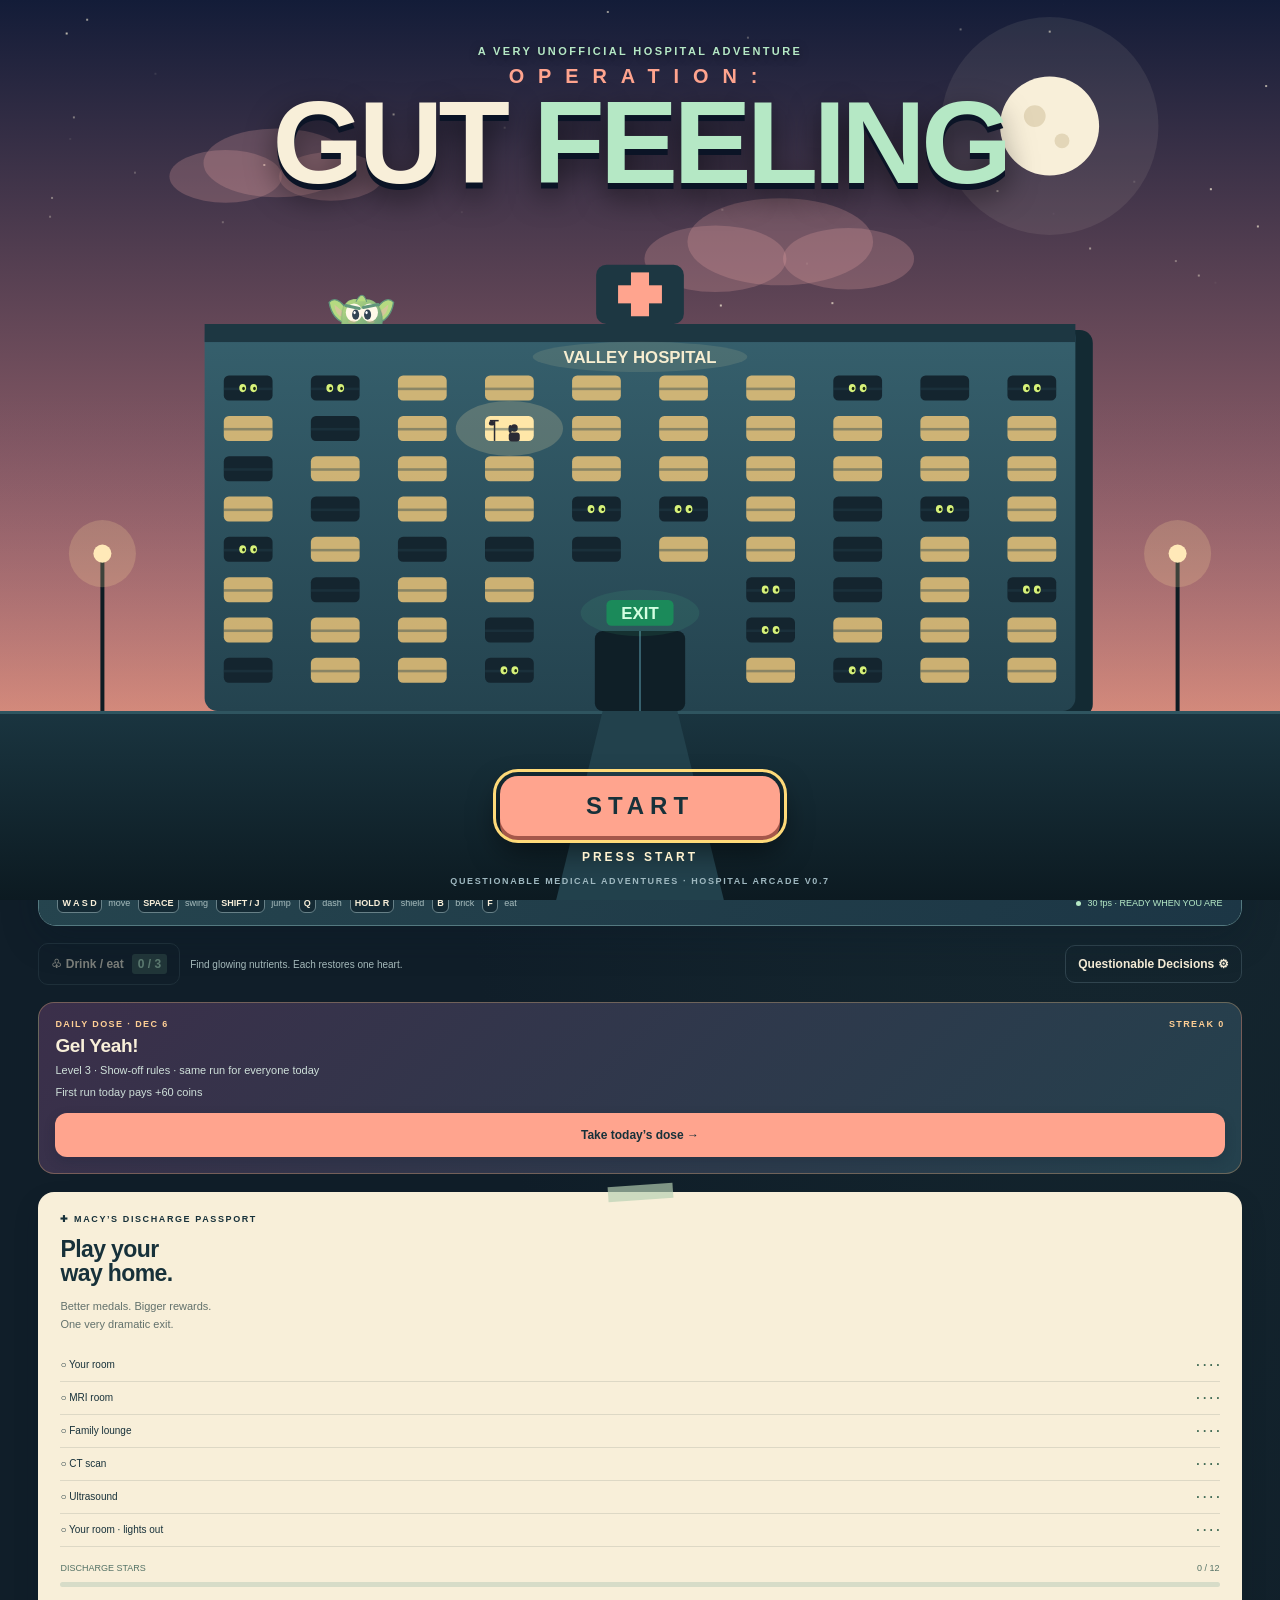
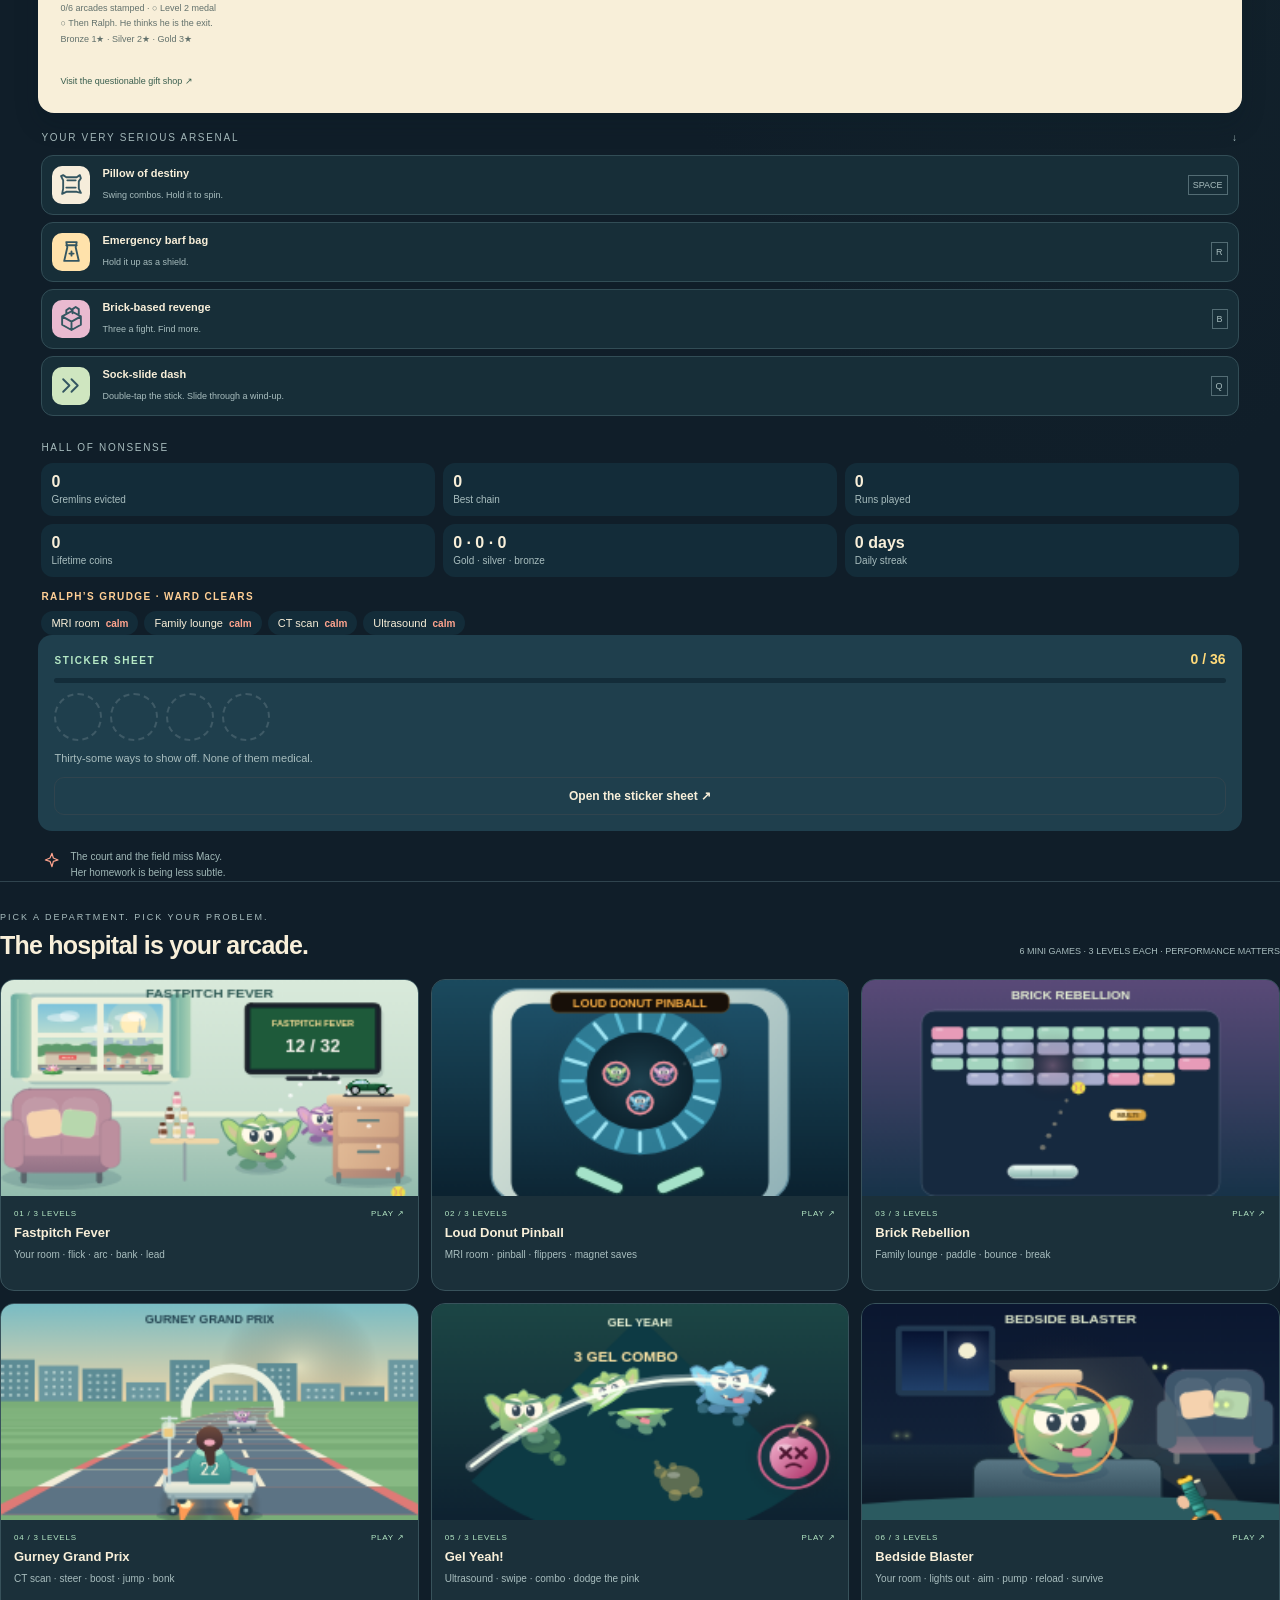
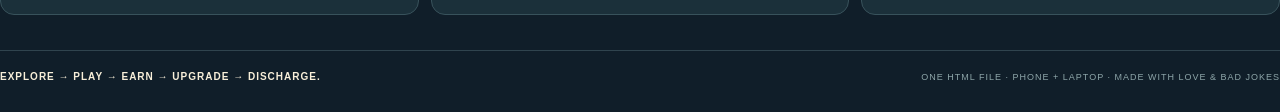
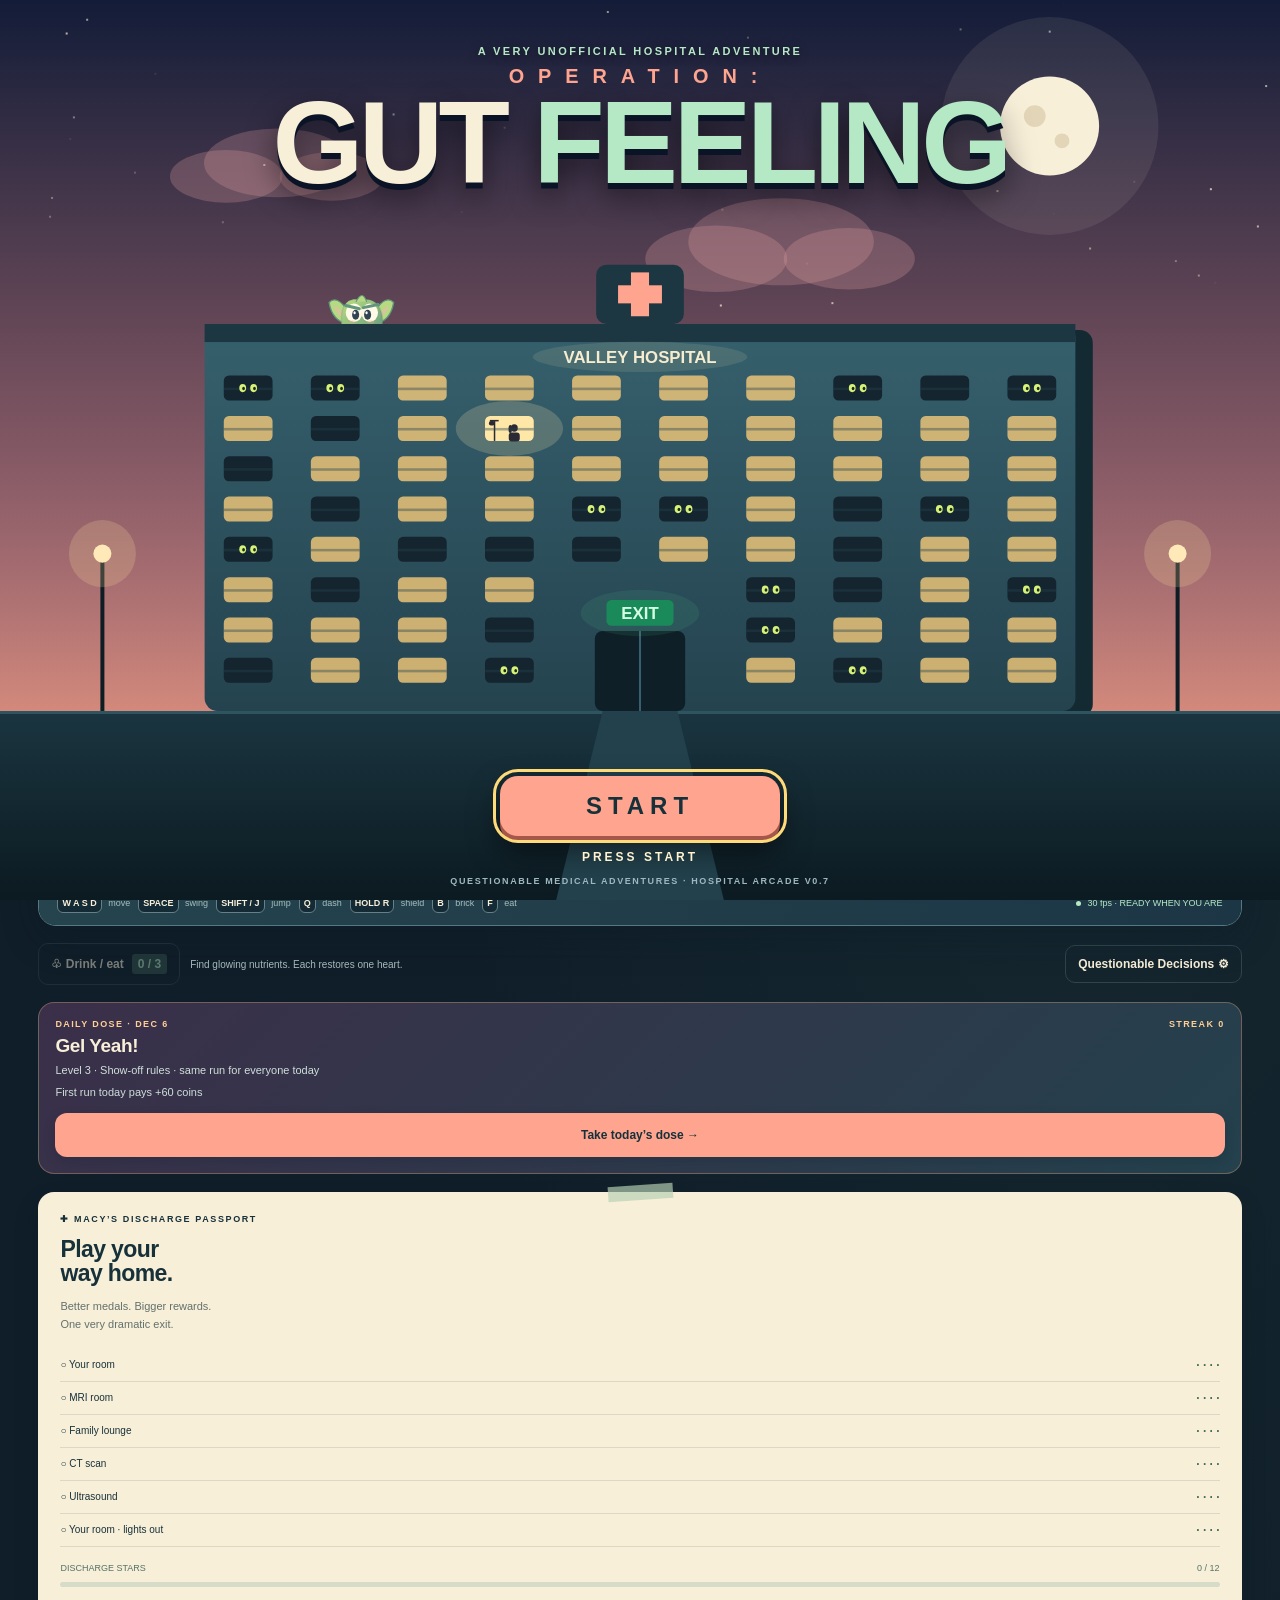
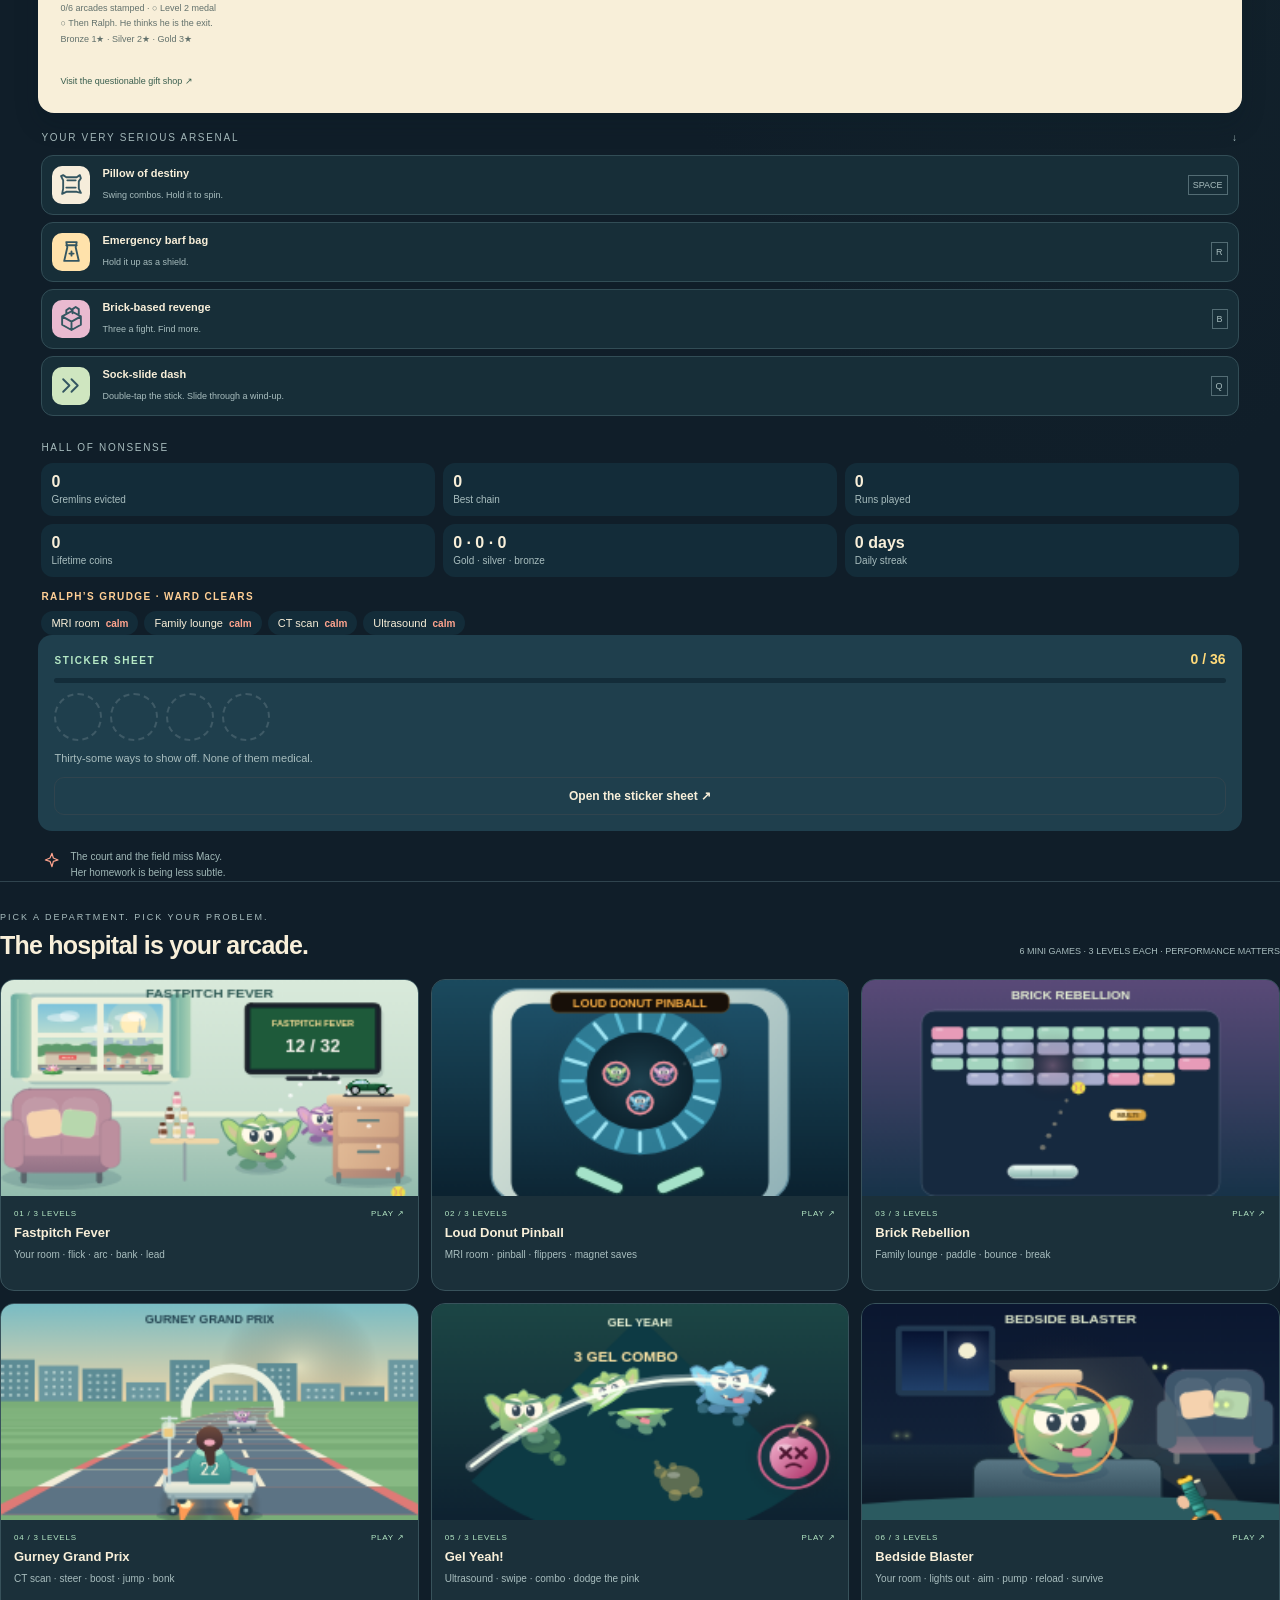
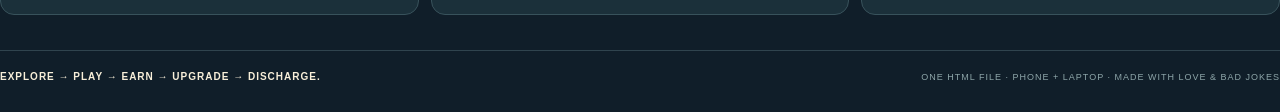
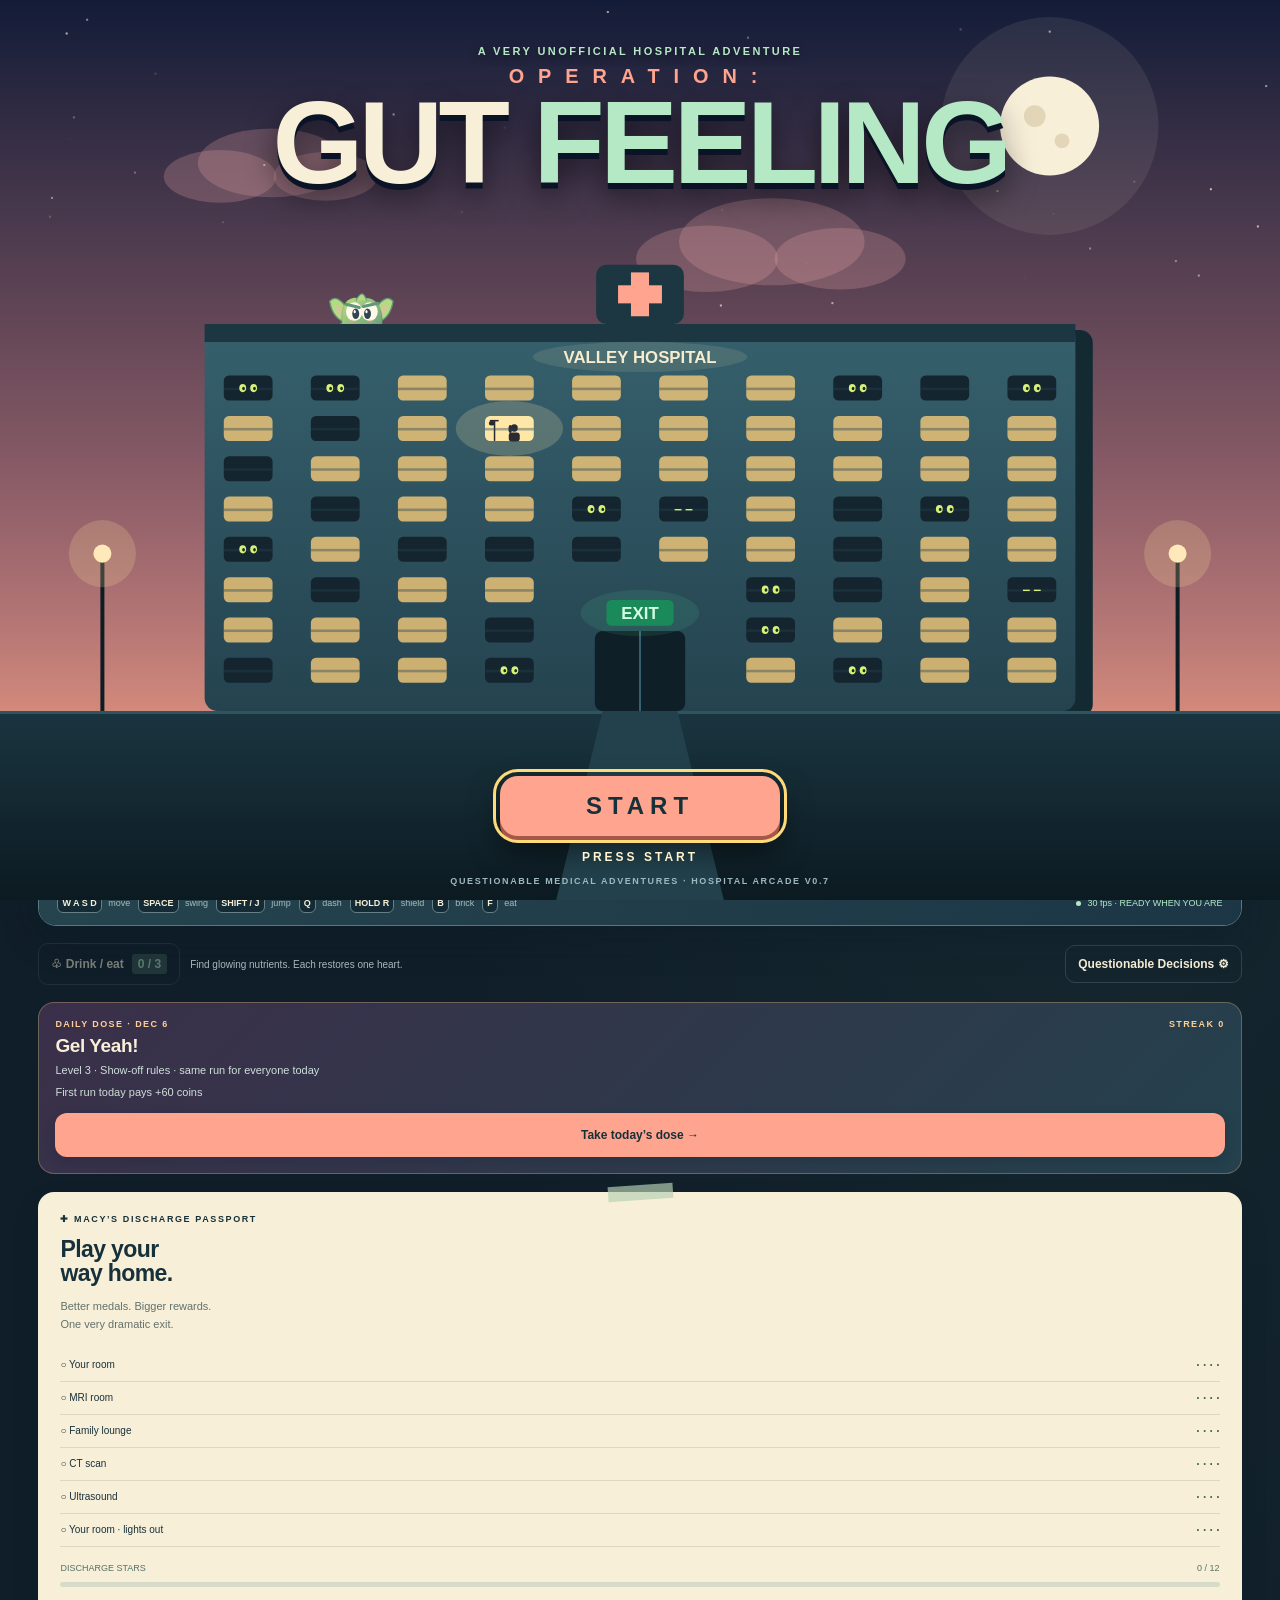
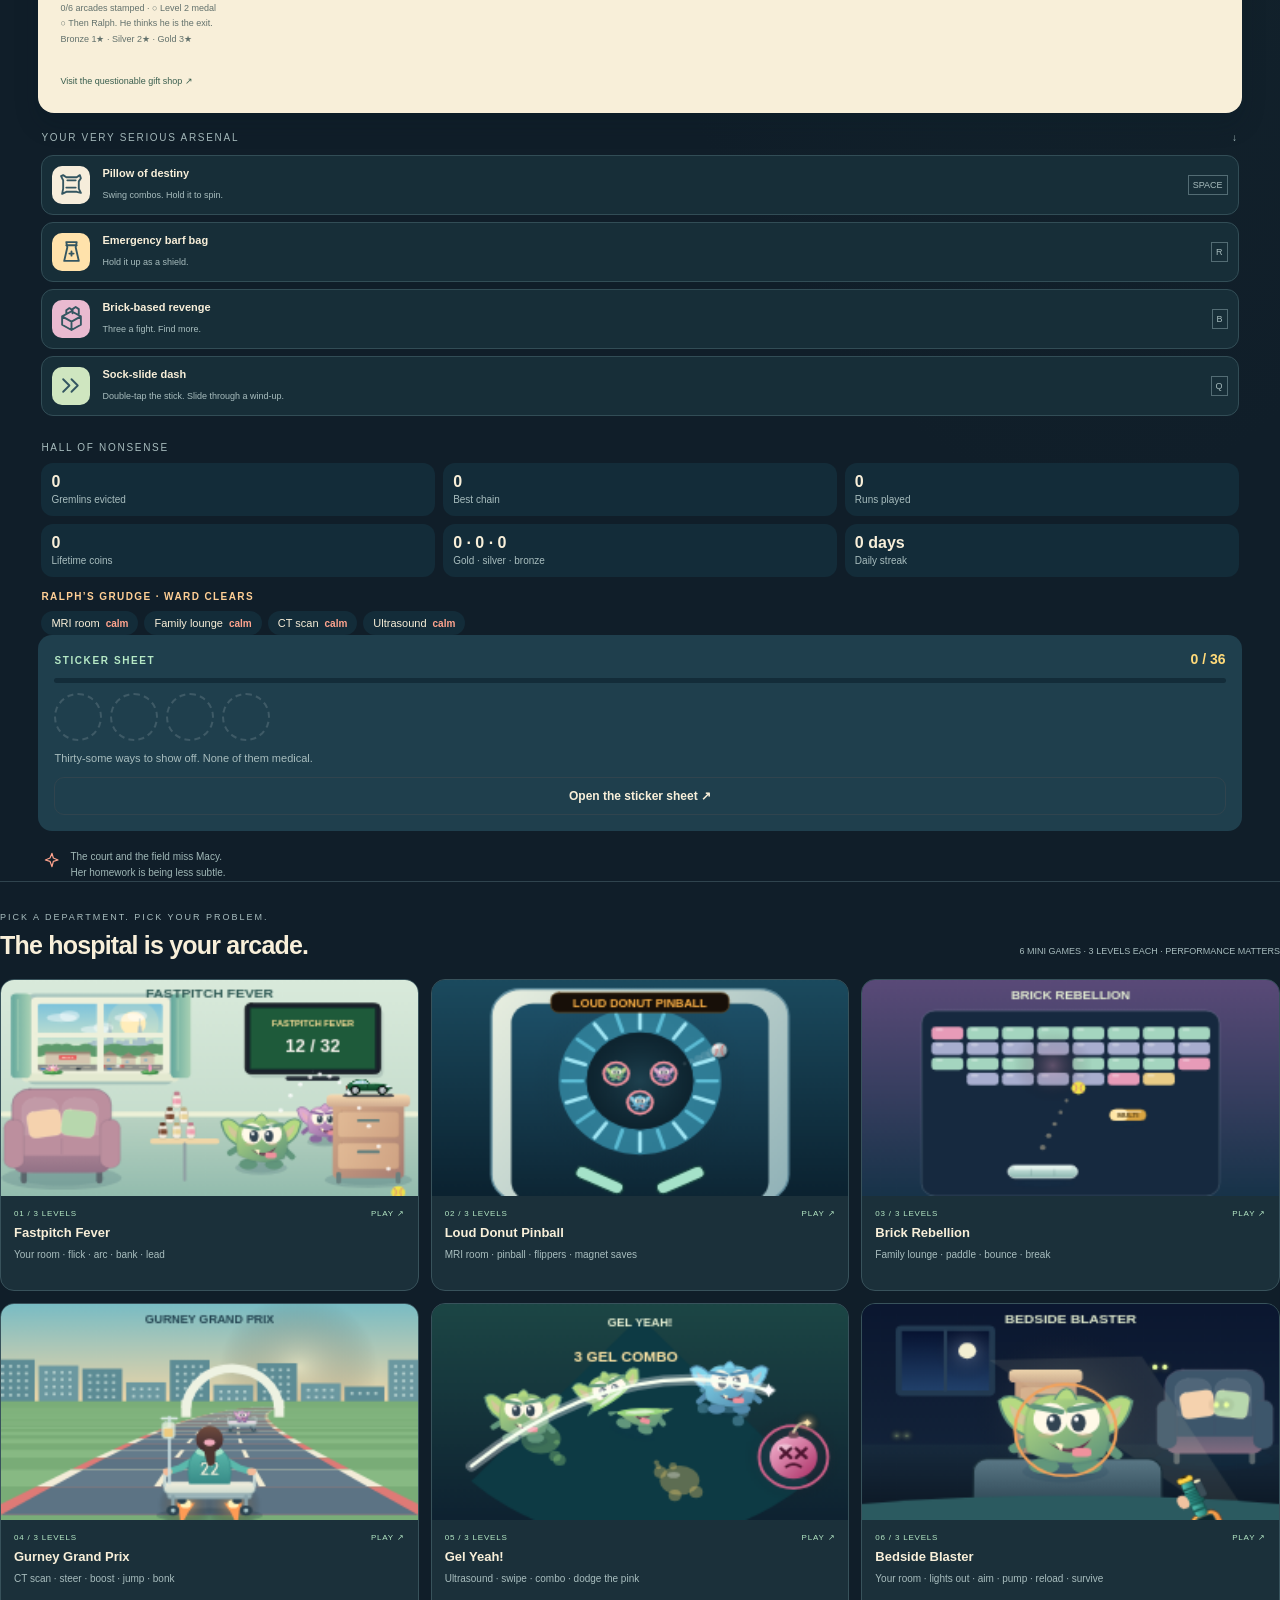
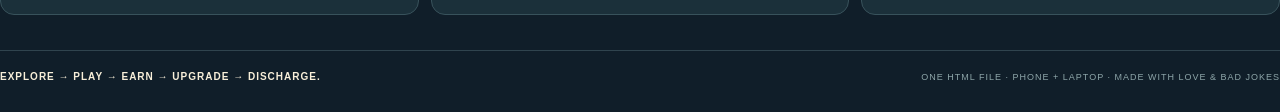
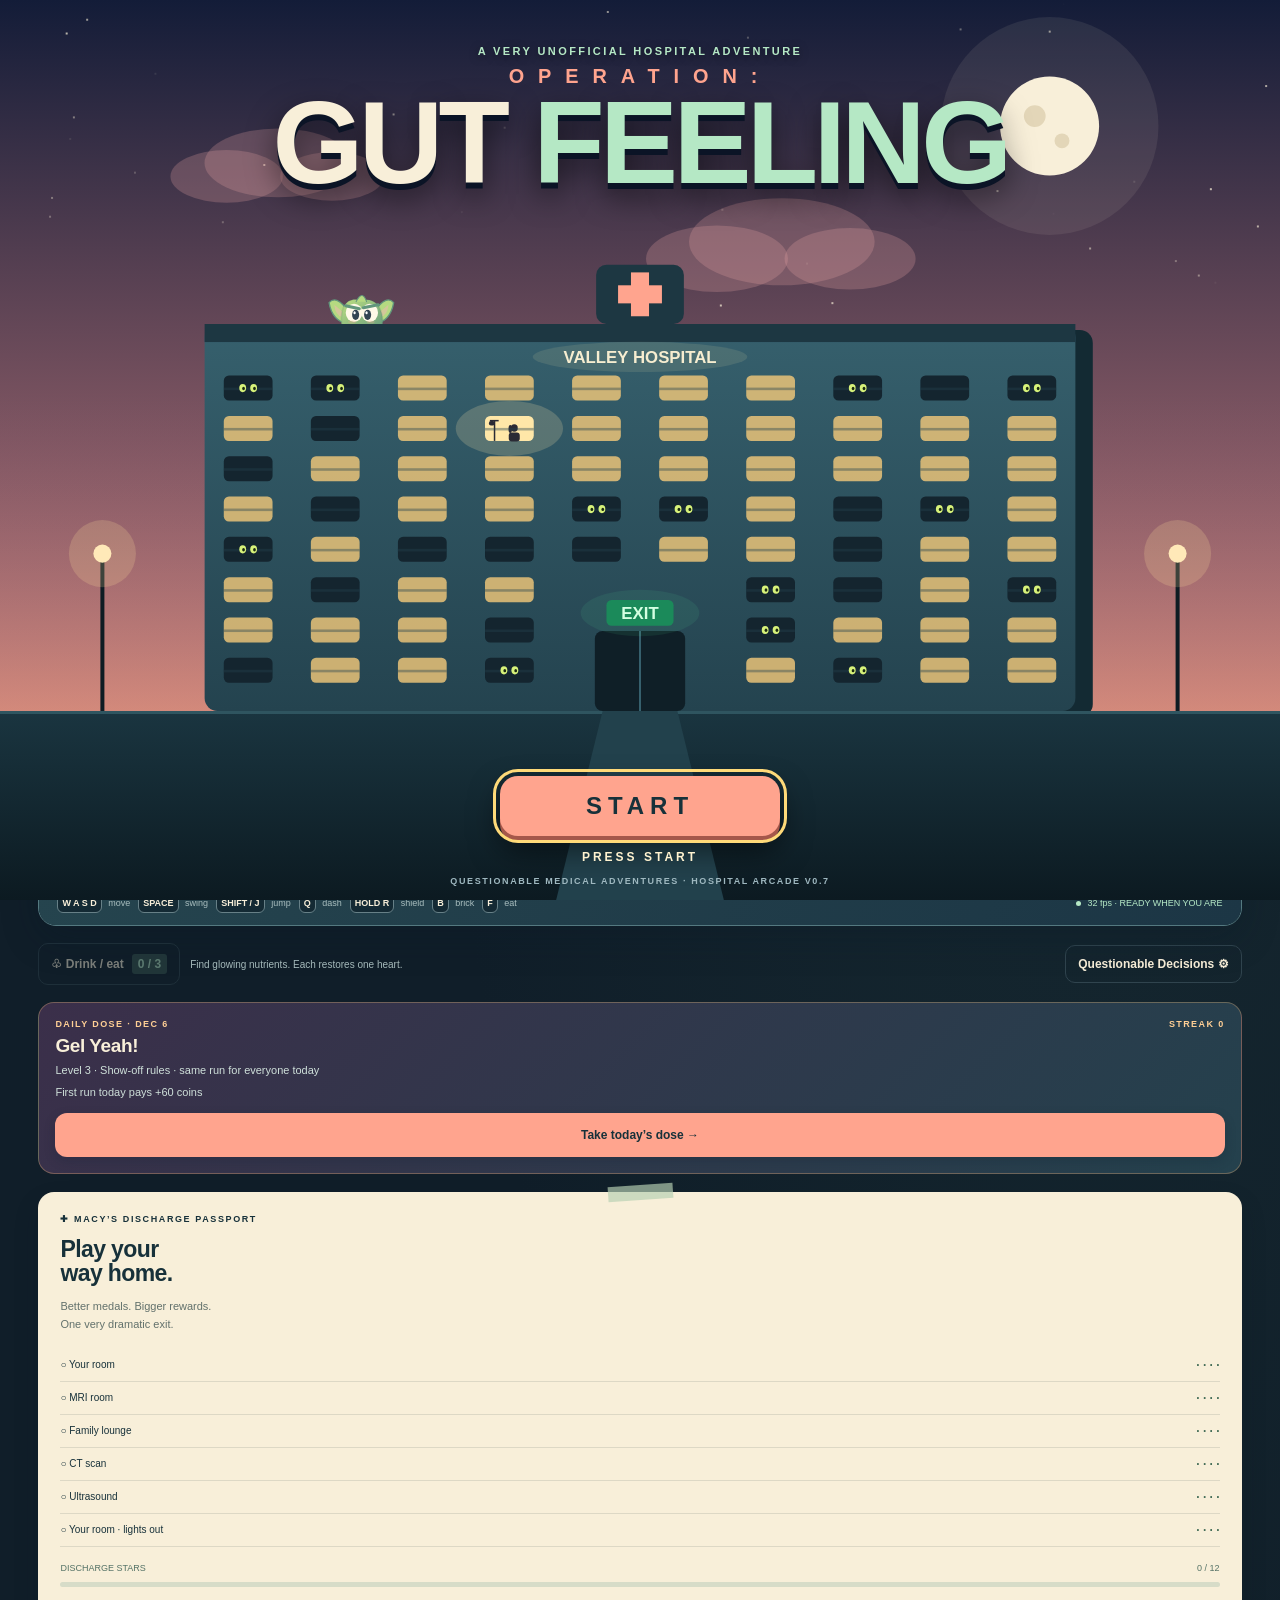
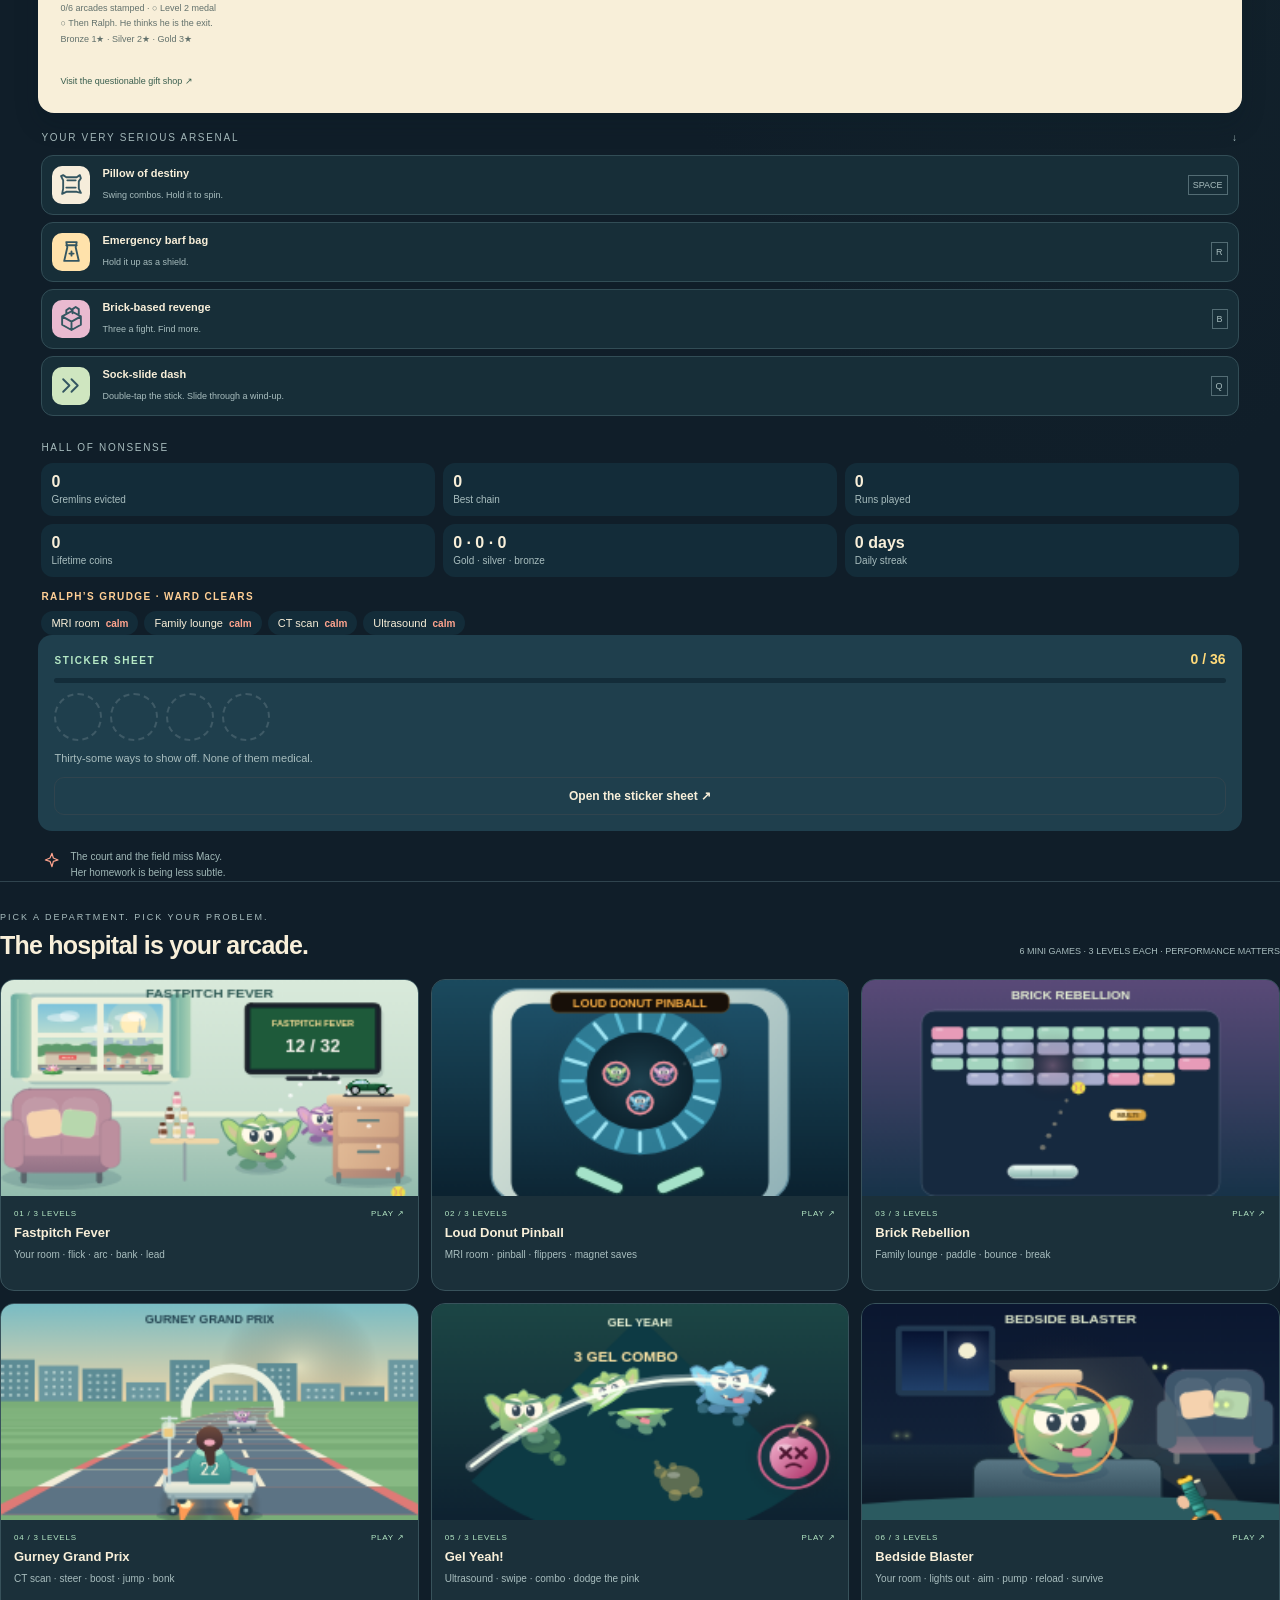
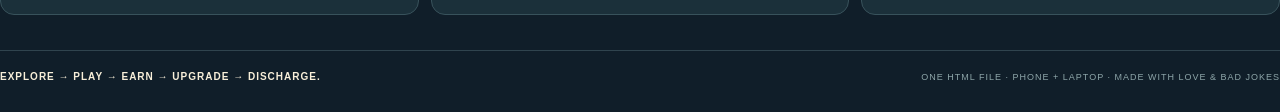
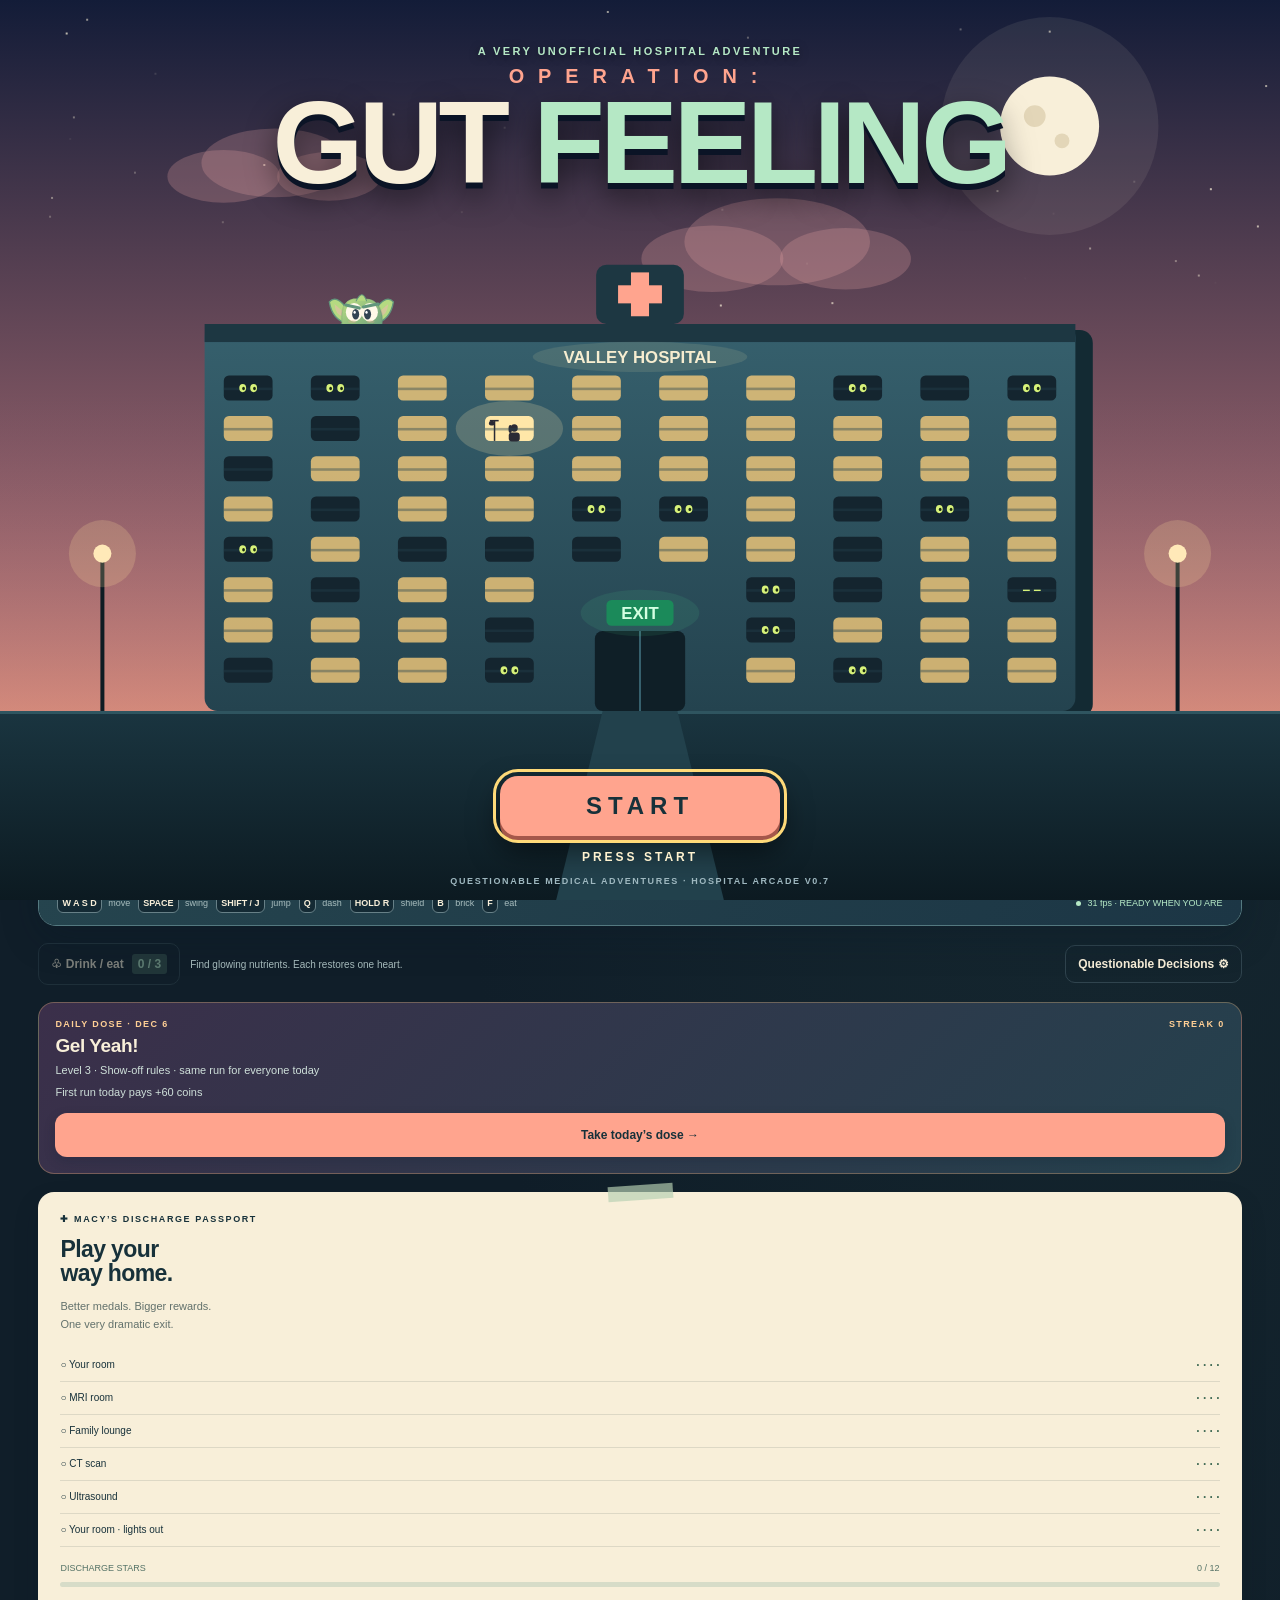
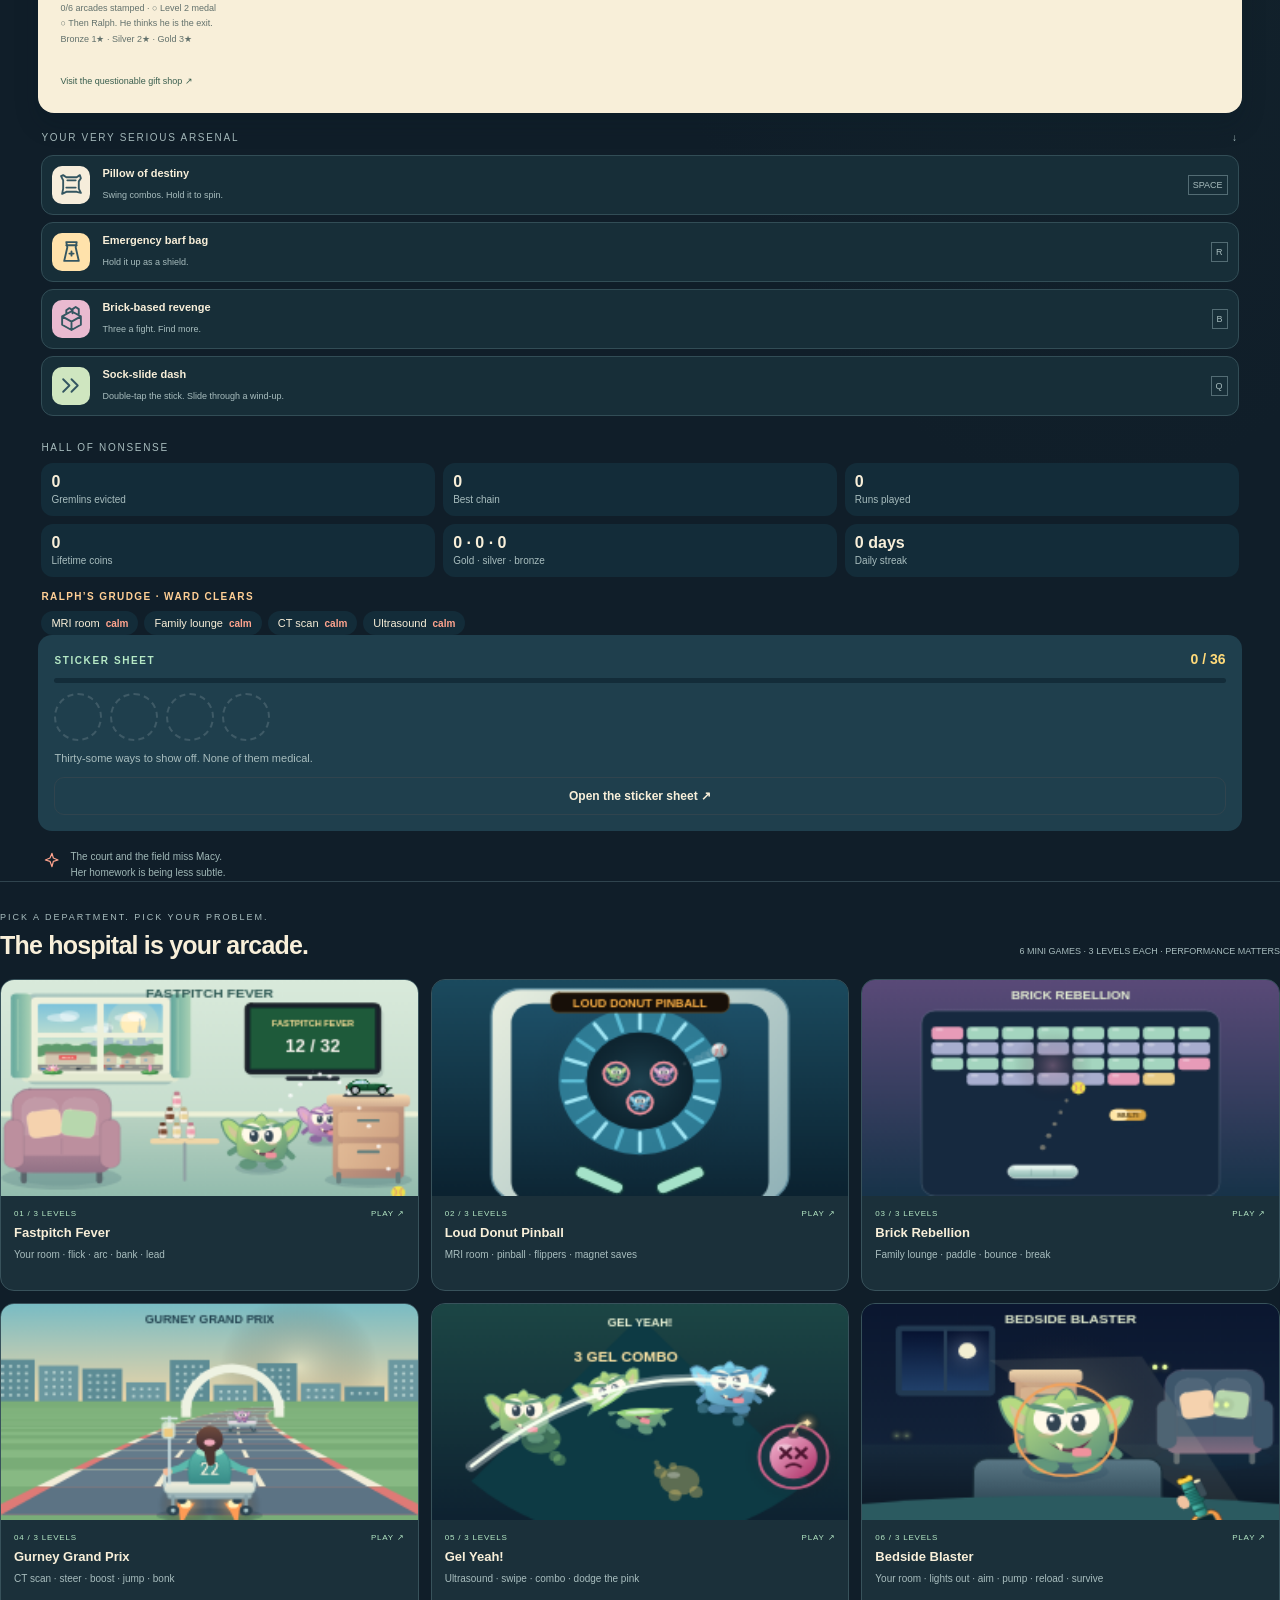
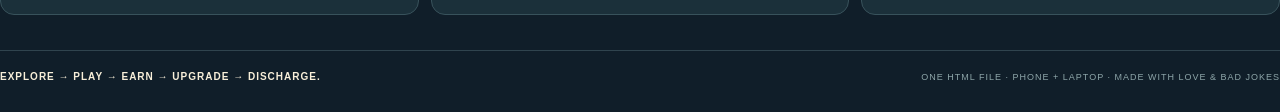
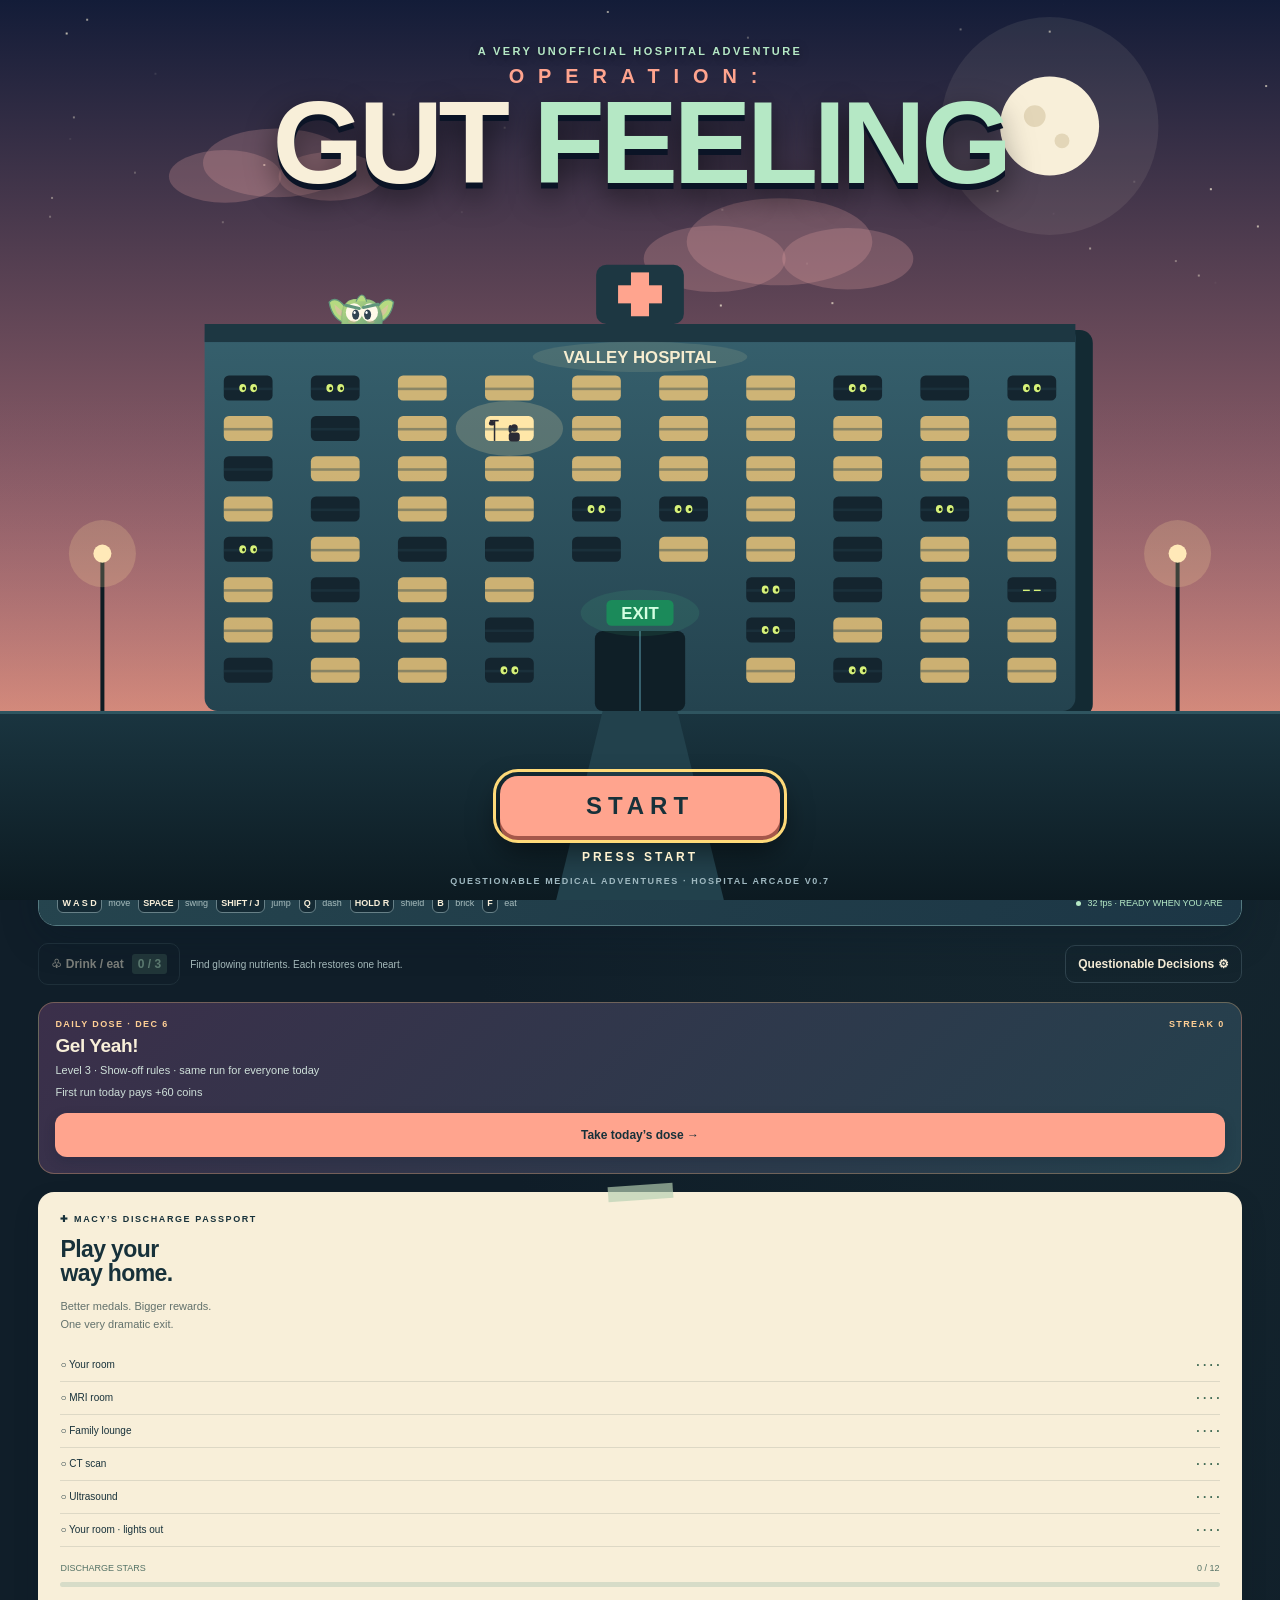
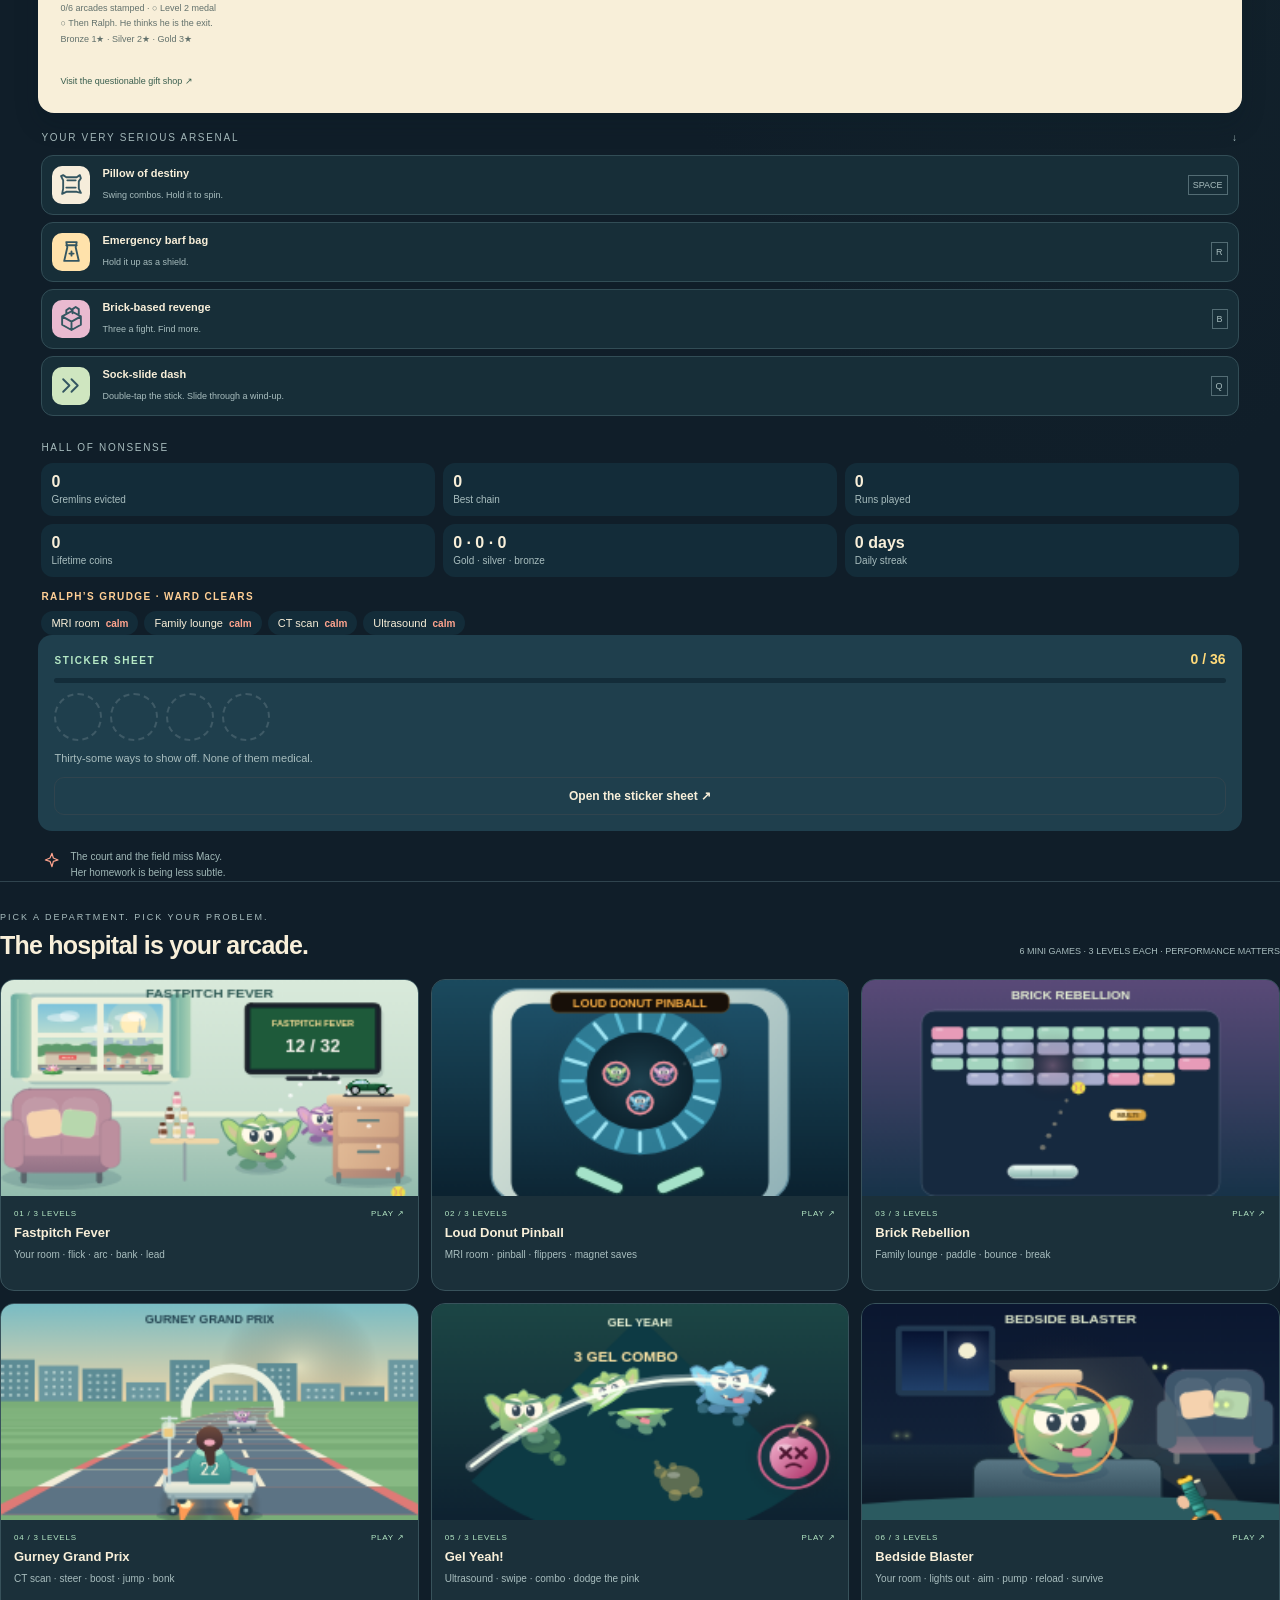
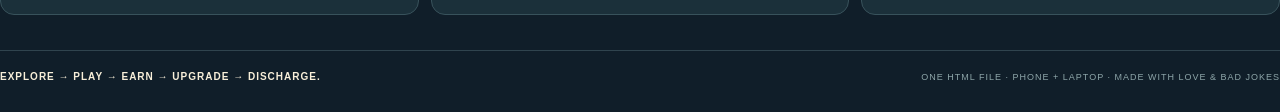
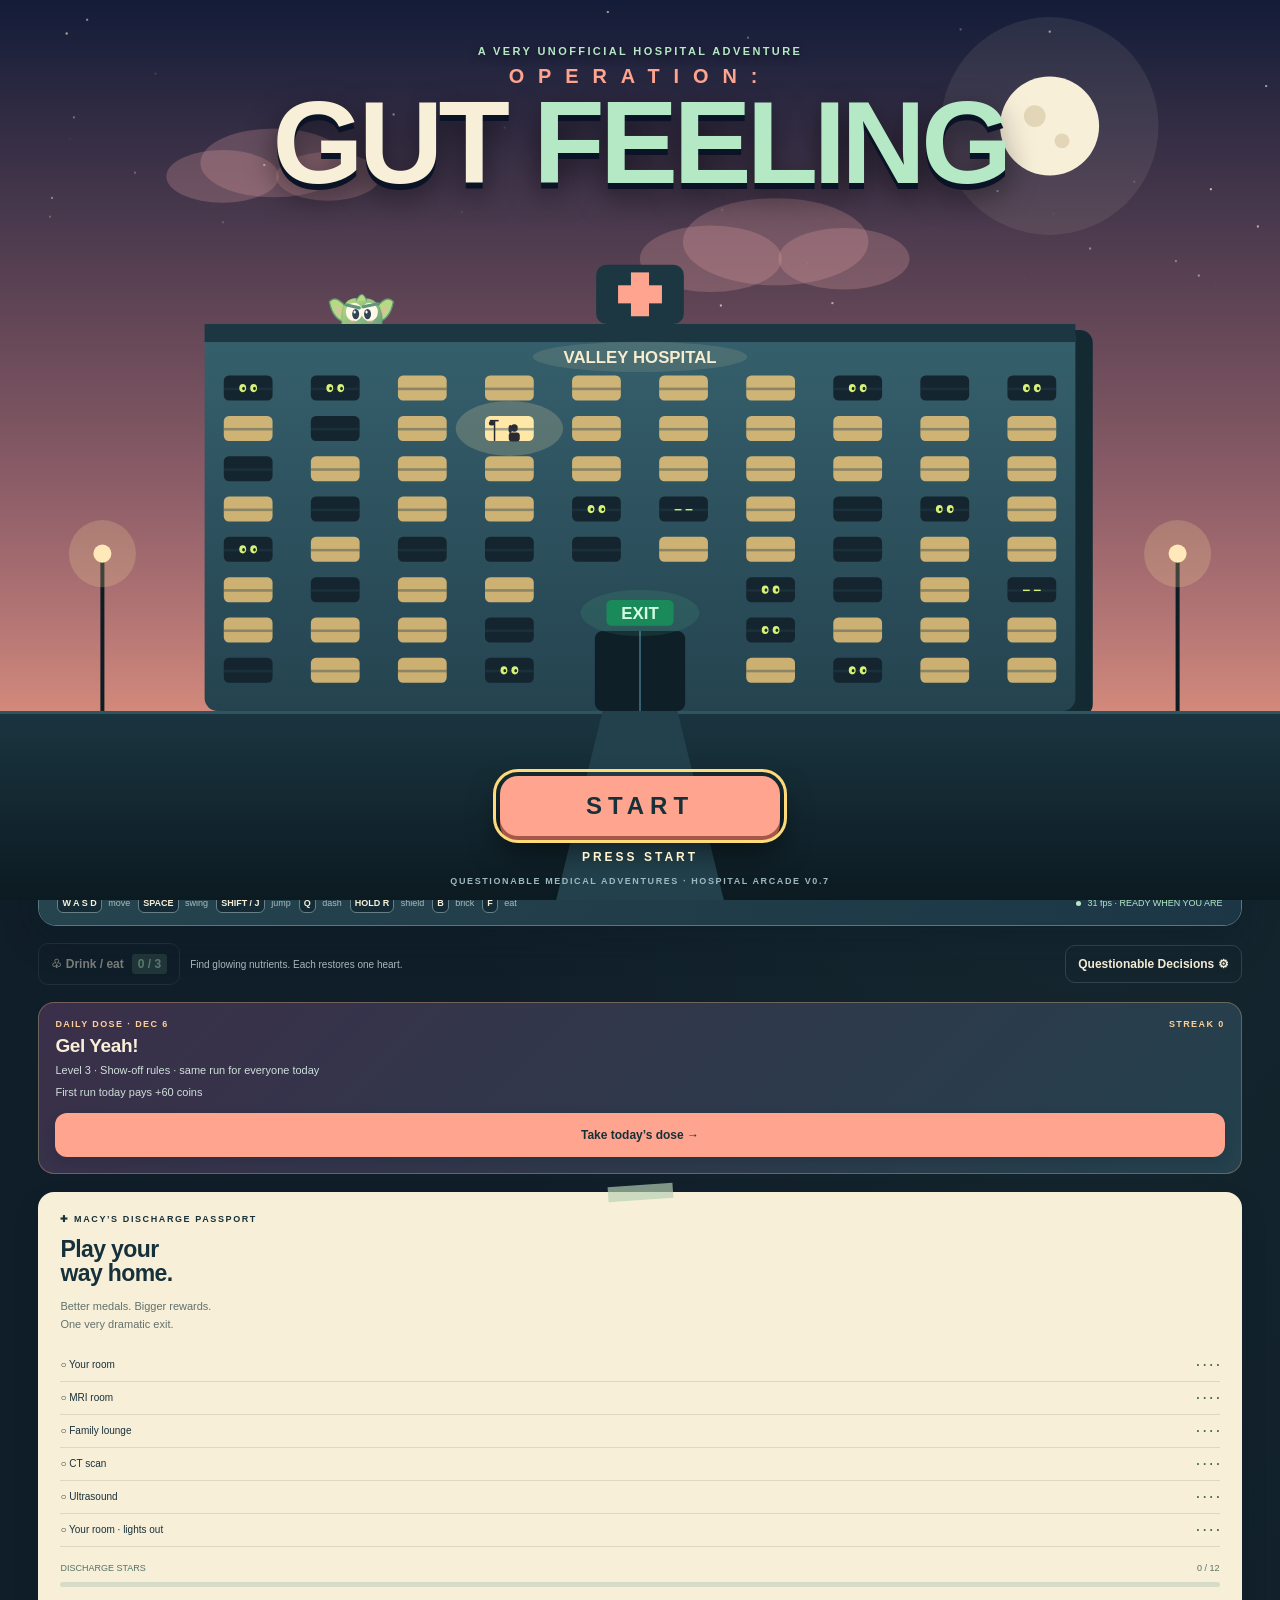
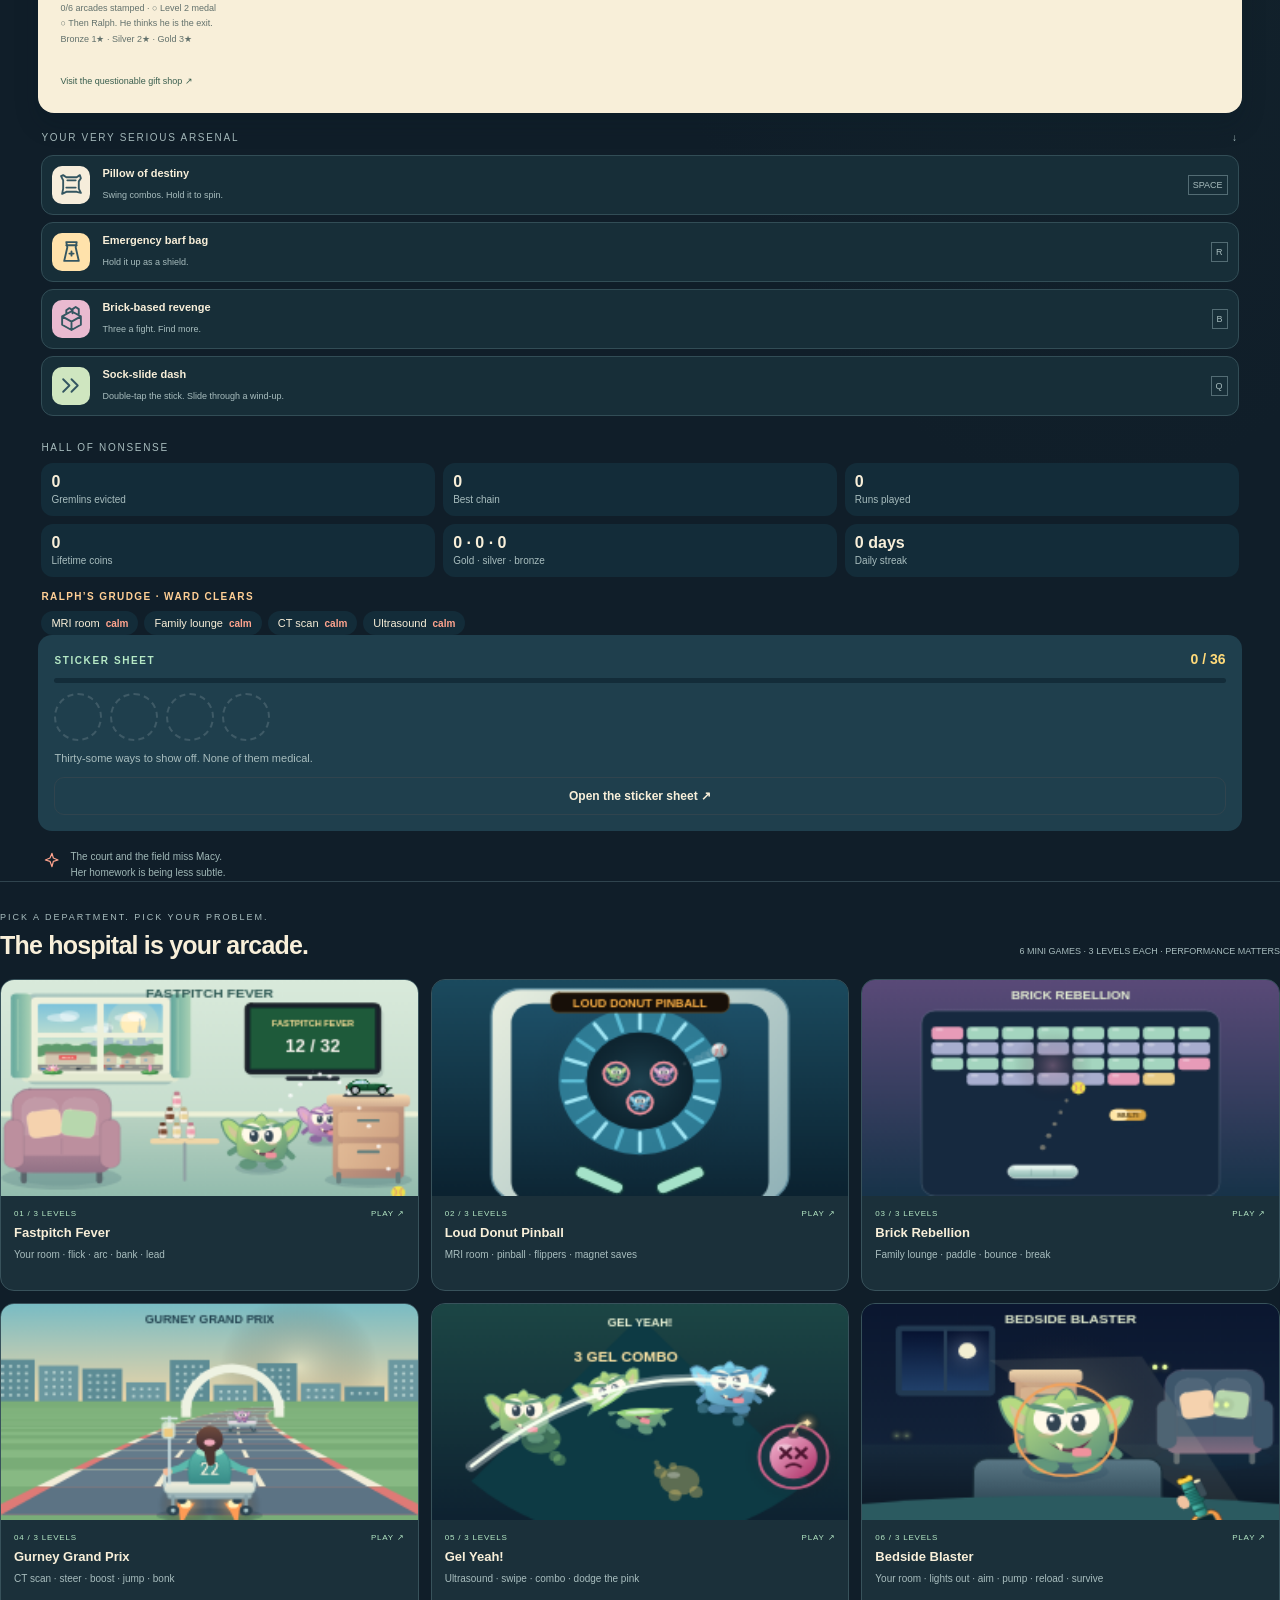
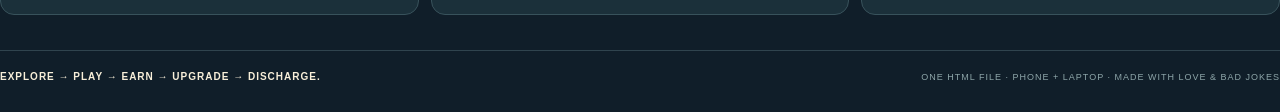
